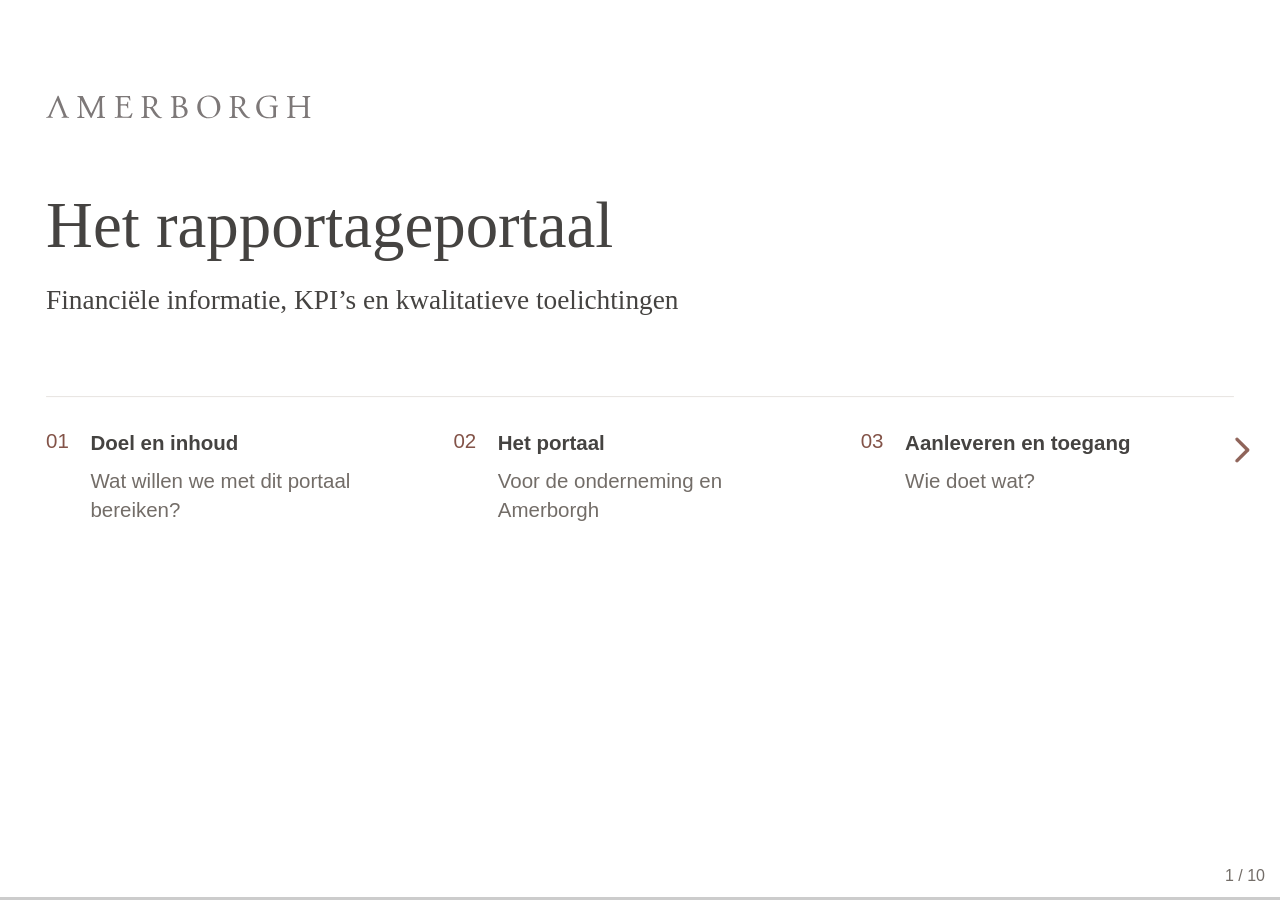
==== index.html @ 25fd4f9f "Use same-month prior-year comparisons throughout presentation" ====
<!DOCTYPE html>
<html lang="nl"><head>
<script>/*!
 * clipboard.js v2.0.11
 * https://clipboardjs.com/
 *
 * Licensed MIT © Zeno Rocha
 */
!function(t,e){"object"==typeof exports&&"object"==typeof module?module.exports=e():"function"==typeof define&&define.amd?define([],e):"object"==typeof exports?exports.ClipboardJS=e():t.ClipboardJS=e()}(this,function(){return n={686:function(t,e,n){"use strict";n.d(e,{default:function(){return b}});var e=n(279),i=n.n(e),e=n(370),u=n.n(e),e=n(817),r=n.n(e);function c(t){try{return document.execCommand(t)}catch(t){return}}var a=function(t){t=r()(t);return c("cut"),t};function o(t,e){var n,o,t=(n=t,o="rtl"===document.documentElement.getAttribute("dir"),(t=document.createElement("textarea")).style.fontSize="12pt",t.style.border="0",t.style.padding="0",t.style.margin="0",t.style.position="absolute",t.style[o?"right":"left"]="-9999px",o=window.pageYOffset||document.documentElement.scrollTop,t.style.top="".concat(o,"px"),t.setAttribute("readonly",""),t.value=n,t);return e.container.appendChild(t),e=r()(t),c("copy"),t.remove(),e}var f=function(t){var e=1<arguments.length&&void 0!==arguments[1]?arguments[1]:{container:document.body},n="";return"string"==typeof t?n=o(t,e):t instanceof HTMLInputElement&&!["text","search","url","tel","password"].includes(null==t?void 0:t.type)?n=o(t.value,e):(n=r()(t),c("copy")),n};function l(t){return(l="function"==typeof Symbol&&"symbol"==typeof Symbol.iterator?function(t){return typeof t}:function(t){return t&&"function"==typeof Symbol&&t.constructor===Symbol&&t!==Symbol.prototype?"symbol":typeof t})(t)}var s=function(){var t=0<arguments.length&&void 0!==arguments[0]?arguments[0]:{},e=t.action,n=void 0===e?"copy":e,o=t.container,e=t.target,t=t.text;if("copy"!==n&&"cut"!==n)throw new Error('Invalid "action" value, use either "copy" or "cut"');if(void 0!==e){if(!e||"object"!==l(e)||1!==e.nodeType)throw new Error('Invalid "target" value, use a valid Element');if("copy"===n&&e.hasAttribute("disabled"))throw new Error('Invalid "target" attribute. Please use "readonly" instead of "disabled" attribute');if("cut"===n&&(e.hasAttribute("readonly")||e.hasAttribute("disabled")))throw new Error('Invalid "target" attribute. You can\'t cut text from elements with "readonly" or "disabled" attributes')}return t?f(t,{container:o}):e?"cut"===n?a(e):f(e,{container:o}):void 0};function p(t){return(p="function"==typeof Symbol&&"symbol"==typeof Symbol.iterator?function(t){return typeof t}:function(t){return t&&"function"==typeof Symbol&&t.constructor===Symbol&&t!==Symbol.prototype?"symbol":typeof t})(t)}function d(t,e){for(var n=0;n<e.length;n++){var o=e[n];o.enumerable=o.enumerable||!1,o.configurable=!0,"value"in o&&(o.writable=!0),Object.defineProperty(t,o.key,o)}}function y(t,e){return(y=Object.setPrototypeOf||function(t,e){return t.__proto__=e,t})(t,e)}function h(n){var o=function(){if("undefined"==typeof Reflect||!Reflect.construct)return!1;if(Reflect.construct.sham)return!1;if("function"==typeof Proxy)return!0;try{return Date.prototype.toString.call(Reflect.construct(Date,[],function(){})),!0}catch(t){return!1}}();return function(){var t,e=v(n);return t=o?(t=v(this).constructor,Reflect.construct(e,arguments,t)):e.apply(this,arguments),e=this,!(t=t)||"object"!==p(t)&&"function"!=typeof t?function(t){if(void 0!==t)return t;throw new ReferenceError("this hasn't been initialised - super() hasn't been called")}(e):t}}function v(t){return(v=Object.setPrototypeOf?Object.getPrototypeOf:function(t){return t.__proto__||Object.getPrototypeOf(t)})(t)}function m(t,e){t="data-clipboard-".concat(t);if(e.hasAttribute(t))return e.getAttribute(t)}var b=function(){!function(t,e){if("function"!=typeof e&&null!==e)throw new TypeError("Super expression must either be null or a function");t.prototype=Object.create(e&&e.prototype,{constructor:{value:t,writable:!0,configurable:!0}}),e&&y(t,e)}(r,i());var t,e,n,o=h(r);function r(t,e){var n;return function(t){if(!(t instanceof r))throw new TypeError("Cannot call a class as a function")}(this),(n=o.call(this)).resolveOptions(e),n.listenClick(t),n}return t=r,n=[{key:"copy",value:function(t){var e=1<arguments.length&&void 0!==arguments[1]?arguments[1]:{container:document.body};return f(t,e)}},{key:"cut",value:function(t){return a(t)}},{key:"isSupported",value:function(){var t=0<arguments.length&&void 0!==arguments[0]?arguments[0]:["copy","cut"],t="string"==typeof t?[t]:t,e=!!document.queryCommandSupported;return t.forEach(function(t){e=e&&!!document.queryCommandSupported(t)}),e}}],(e=[{key:"resolveOptions",value:function(){var t=0<arguments.length&&void 0!==arguments[0]?arguments[0]:{};this.action="function"==typeof t.action?t.action:this.defaultAction,this.target="function"==typeof t.target?t.target:this.defaultTarget,this.text="function"==typeof t.text?t.text:this.defaultText,this.container="object"===p(t.container)?t.container:document.body}},{key:"listenClick",value:function(t){var e=this;this.listener=u()(t,"click",function(t){return e.onClick(t)})}},{key:"onClick",value:function(t){var e=t.delegateTarget||t.currentTarget,n=this.action(e)||"copy",t=s({action:n,container:this.container,target:this.target(e),text:this.text(e)});this.emit(t?"success":"error",{action:n,text:t,trigger:e,clearSelection:function(){e&&e.focus(),window.getSelection().removeAllRanges()}})}},{key:"defaultAction",value:function(t){return m("action",t)}},{key:"defaultTarget",value:function(t){t=m("target",t);if(t)return document.querySelector(t)}},{key:"defaultText",value:function(t){return m("text",t)}},{key:"destroy",value:function(){this.listener.destroy()}}])&&d(t.prototype,e),n&&d(t,n),r}()},828:function(t){var e;"undefined"==typeof Element||Element.prototype.matches||((e=Element.prototype).matches=e.matchesSelector||e.mozMatchesSelector||e.msMatchesSelector||e.oMatchesSelector||e.webkitMatchesSelector),t.exports=function(t,e){for(;t&&9!==t.nodeType;){if("function"==typeof t.matches&&t.matches(e))return t;t=t.parentNode}}},438:function(t,e,n){var u=n(828);function i(t,e,n,o,r){var i=function(e,n,t,o){return function(t){t.delegateTarget=u(t.target,n),t.delegateTarget&&o.call(e,t)}}.apply(this,arguments);return t.addEventListener(n,i,r),{destroy:function(){t.removeEventListener(n,i,r)}}}t.exports=function(t,e,n,o,r){return"function"==typeof t.addEventListener?i.apply(null,arguments):"function"==typeof n?i.bind(null,document).apply(null,arguments):("string"==typeof t&&(t=document.querySelectorAll(t)),Array.prototype.map.call(t,function(t){return i(t,e,n,o,r)}))}},879:function(t,n){n.node=function(t){return void 0!==t&&t instanceof HTMLElement&&1===t.nodeType},n.nodeList=function(t){var e=Object.prototype.toString.call(t);return void 0!==t&&("[object NodeList]"===e||"[object HTMLCollection]"===e)&&"length"in t&&(0===t.length||n.node(t[0]))},n.string=function(t){return"string"==typeof t||t instanceof String},n.fn=function(t){return"[object Function]"===Object.prototype.toString.call(t)}},370:function(t,e,n){var f=n(879),l=n(438);t.exports=function(t,e,n){if(!t&&!e&&!n)throw new Error("Missing required arguments");if(!f.string(e))throw new TypeError("Second argument must be a String");if(!f.fn(n))throw new TypeError("Third argument must be a Function");if(f.node(t))return c=e,a=n,(u=t).addEventListener(c,a),{destroy:function(){u.removeEventListener(c,a)}};if(f.nodeList(t))return o=t,r=e,i=n,Array.prototype.forEach.call(o,function(t){t.addEventListener(r,i)}),{destroy:function(){Array.prototype.forEach.call(o,function(t){t.removeEventListener(r,i)})}};if(f.string(t))return t=t,e=e,n=n,l(document.body,t,e,n);throw new TypeError("First argument must be a String, HTMLElement, HTMLCollection, or NodeList");var o,r,i,u,c,a}},817:function(t){t.exports=function(t){var e,n="SELECT"===t.nodeName?(t.focus(),t.value):"INPUT"===t.nodeName||"TEXTAREA"===t.nodeName?((e=t.hasAttribute("readonly"))||t.setAttribute("readonly",""),t.select(),t.setSelectionRange(0,t.value.length),e||t.removeAttribute("readonly"),t.value):(t.hasAttribute("contenteditable")&&t.focus(),n=window.getSelection(),(e=document.createRange()).selectNodeContents(t),n.removeAllRanges(),n.addRange(e),n.toString());return n}},279:function(t){function e(){}e.prototype={on:function(t,e,n){var o=this.e||(this.e={});return(o[t]||(o[t]=[])).push({fn:e,ctx:n}),this},once:function(t,e,n){var o=this;function r(){o.off(t,r),e.apply(n,arguments)}return r._=e,this.on(t,r,n)},emit:function(t){for(var e=[].slice.call(arguments,1),n=((this.e||(this.e={}))[t]||[]).slice(),o=0,r=n.length;o<r;o++)n[o].fn.apply(n[o].ctx,e);return this},off:function(t,e){var n=this.e||(this.e={}),o=n[t],r=[];if(o&&e)for(var i=0,u=o.length;i<u;i++)o[i].fn!==e&&o[i].fn._!==e&&r.push(o[i]);return r.length?n[t]=r:delete n[t],this}},t.exports=e,t.exports.TinyEmitter=e}},r={},o.n=function(t){var e=t&&t.__esModule?function(){return t.default}:function(){return t};return o.d(e,{a:e}),e},o.d=function(t,e){for(var n in e)o.o(e,n)&&!o.o(t,n)&&Object.defineProperty(t,n,{enumerable:!0,get:e[n]})},o.o=function(t,e){return Object.prototype.hasOwnProperty.call(t,e)},o(686).default;function o(t){if(r[t])return r[t].exports;var e=r[t]={exports:{}};return n[t](e,e.exports,o),e.exports}var n,r});</script>
<script>(function (root, factory) {
  if (typeof define === "function" && define.amd) {
    define([], function () {
      return factory(root);
    });
  } else if (typeof exports === "object") {
    module.exports = factory(root);
  } else {
    root.Tabby = factory(root);
  }
})(
  typeof global !== "undefined"
    ? global
    : typeof window !== "undefined"
    ? window
    : this,
  function (window) {
    "use strict";

    //
    // Variables
    //

    var defaults = {
      idPrefix: "tabby-toggle_",
      default: "[data-tabby-default]",
    };

    //
    // Methods
    //

    /**
     * Merge two or more objects together.
     * @param   {Object}   objects  The objects to merge together
     * @returns {Object}            Merged values of defaults and options
     */
    var extend = function () {
      var merged = {};
      Array.prototype.forEach.call(arguments, function (obj) {
        for (var key in obj) {
          if (!obj.hasOwnProperty(key)) return;
          merged[key] = obj[key];
        }
      });
      return merged;
    };

    /**
     * Emit a custom event
     * @param  {String} type    The event type
     * @param  {Node}   tab     The tab to attach the event to
     * @param  {Node}   details Details about the event
     */
    var emitEvent = function (tab, details) {
      // Create a new event
      var event;
      if (typeof window.CustomEvent === "function") {
        event = new CustomEvent("tabby", {
          bubbles: true,
          cancelable: true,
          detail: details,
        });
      } else {
        event = document.createEvent("CustomEvent");
        event.initCustomEvent("tabby", true, true, details);
      }

      // Dispatch the event
      tab.dispatchEvent(event);
    };

    var focusHandler = function (event) {
      toggle(event.target);
    };

    var getKeyboardFocusableElements = function (element) {
      return [
        ...element.querySelectorAll(
          'a[href], button, input, textarea, select, details,[tabindex]:not([tabindex="-1"])'
        ),
      ].filter(
        (el) => !el.hasAttribute("disabled") && !el.getAttribute("aria-hidden")
      );
    };

    /**
     * Remove roles and attributes from a tab and its content
     * @param  {Node}   tab      The tab
     * @param  {Node}   content  The tab content
     * @param  {Object} settings User settings and options
     */
    var destroyTab = function (tab, content, settings) {
      // Remove the generated ID
      if (tab.id.slice(0, settings.idPrefix.length) === settings.idPrefix) {
        tab.id = "";
      }

      // remove event listener
      tab.removeEventListener("focus", focusHandler, true);

      // Remove roles
      tab.removeAttribute("role");
      tab.removeAttribute("aria-controls");
      tab.removeAttribute("aria-selected");
      tab.removeAttribute("tabindex");
      tab.closest("li").removeAttribute("role");
      content.removeAttribute("role");
      content.removeAttribute("aria-labelledby");
      content.removeAttribute("hidden");
    };

    /**
     * Add the required roles and attributes to a tab and its content
     * @param  {Node}   tab      The tab
     * @param  {Node}   content  The tab content
     * @param  {Object} settings User settings and options
     */
    var setupTab = function (tab, content, settings) {
      // Give tab an ID if it doesn't already have one
      if (!tab.id) {
        tab.id = settings.idPrefix + content.id;
      }

      // Add roles
      tab.setAttribute("role", "tab");
      tab.setAttribute("aria-controls", content.id);
      tab.closest("li").setAttribute("role", "presentation");
      content.setAttribute("role", "tabpanel");
      content.setAttribute("aria-labelledby", tab.id);

      // Add selected state
      if (tab.matches(settings.default)) {
        tab.setAttribute("aria-selected", "true");
      } else {
        tab.setAttribute("aria-selected", "false");
        content.setAttribute("hidden", "hidden");
      }

      // add focus event listender
      tab.addEventListener("focus", focusHandler);
    };

    /**
     * Hide a tab and its content
     * @param  {Node} newTab The new tab that's replacing it
     */
    var hide = function (newTab) {
      // Variables
      var tabGroup = newTab.closest('[role="tablist"]');
      if (!tabGroup) return {};
      var tab = tabGroup.querySelector('[role="tab"][aria-selected="true"]');
      if (!tab) return {};
      var content = document.querySelector(tab.hash);

      // Hide the tab
      tab.setAttribute("aria-selected", "false");

      // Hide the content
      if (!content) return { previousTab: tab };
      content.setAttribute("hidden", "hidden");

      // Return the hidden tab and content
      return {
        previousTab: tab,
        previousContent: content,
      };
    };

    /**
     * Show a tab and its content
     * @param  {Node} tab      The tab
     * @param  {Node} content  The tab content
     */
    var show = function (tab, content) {
      tab.setAttribute("aria-selected", "true");
      content.removeAttribute("hidden");
      tab.focus();
    };

    /**
     * Toggle a new tab
     * @param  {Node} tab The tab to show
     */
    var toggle = function (tab) {
      // Make sure there's a tab to toggle and it's not already active
      if (!tab || tab.getAttribute("aria-selected") == "true") return;

      // Variables
      var content = document.querySelector(tab.hash);
      if (!content) return;

      // Hide active tab and content
      var details = hide(tab);

      // Show new tab and content
      show(tab, content);

      // Add event details
      details.tab = tab;
      details.content = content;

      // Emit a custom event
      emitEvent(tab, details);
    };

    /**
     * Get all of the tabs in a tablist
     * @param  {Node}   tab  A tab from the list
     * @return {Object}      The tabs and the index of the currently active one
     */
    var getTabsMap = function (tab) {
      var tabGroup = tab.closest('[role="tablist"]');
      var tabs = tabGroup ? tabGroup.querySelectorAll('[role="tab"]') : null;
      if (!tabs) return;
      return {
        tabs: tabs,
        index: Array.prototype.indexOf.call(tabs, tab),
      };
    };

    /**
     * Switch the active tab based on keyboard activity
     * @param  {Node} tab The currently active tab
     * @param  {Key}  key The key that was pressed
     */
    var switchTabs = function (tab, key) {
      // Get a map of tabs
      var map = getTabsMap(tab);
      if (!map) return;
      var length = map.tabs.length - 1;
      var index;

      // Go to previous tab
      if (["ArrowUp", "ArrowLeft", "Up", "Left"].indexOf(key) > -1) {
        index = map.index < 1 ? length : map.index - 1;
      }

      // Go to next tab
      else if (["ArrowDown", "ArrowRight", "Down", "Right"].indexOf(key) > -1) {
        index = map.index === length ? 0 : map.index + 1;
      }

      // Go to home
      else if (key === "Home") {
        index = 0;
      }

      // Go to end
      else if (key === "End") {
        index = length;
      }

      // Toggle the tab
      toggle(map.tabs[index]);
    };

    /**
     * Create the Constructor object
     */
    var Constructor = function (selector, options) {
      //
      // Variables
      //

      var publicAPIs = {};
      var settings, tabWrapper;

      //
      // Methods
      //

      publicAPIs.destroy = function () {
        // Get all tabs
        var tabs = tabWrapper.querySelectorAll("a");

        // Add roles to tabs
        Array.prototype.forEach.call(tabs, function (tab) {
          // Get the tab content
          var content = document.querySelector(tab.hash);
          if (!content) return;

          // Setup the tab
          destroyTab(tab, content, settings);
        });

        // Remove role from wrapper
        tabWrapper.removeAttribute("role");

        // Remove event listeners
        document.documentElement.removeEventListener(
          "click",
          clickHandler,
          true
        );
        tabWrapper.removeEventListener("keydown", keyHandler, true);

        // Reset variables
        settings = null;
        tabWrapper = null;
      };

      /**
       * Setup the DOM with the proper attributes
       */
      publicAPIs.setup = function () {
        // Variables
        tabWrapper = document.querySelector(selector);
        if (!tabWrapper) return;
        var tabs = tabWrapper.querySelectorAll("a");

        // Add role to wrapper
        tabWrapper.setAttribute("role", "tablist");

        // Add roles to tabs. provide dynanmic tab indexes if we are within reveal
        var contentTabindexes =
          window.document.body.classList.contains("reveal-viewport");
        var nextTabindex = 1;
        Array.prototype.forEach.call(tabs, function (tab) {
          if (contentTabindexes) {
            tab.setAttribute("tabindex", "" + nextTabindex++);
          } else {
            tab.setAttribute("tabindex", "0");
          }

          // Get the tab content
          var content = document.querySelector(tab.hash);
          if (!content) return;

          // set tab indexes for content
          if (contentTabindexes) {
            getKeyboardFocusableElements(content).forEach(function (el) {
              el.setAttribute("tabindex", "" + nextTabindex++);
            });
          }

          // Setup the tab
          setupTab(tab, content, settings);
        });
      };

      /**
       * Toggle a tab based on an ID
       * @param  {String|Node} id The tab to toggle
       */
      publicAPIs.toggle = function (id) {
        // Get the tab
        var tab = id;
        if (typeof id === "string") {
          tab = document.querySelector(
            selector + ' [role="tab"][href*="' + id + '"]'
          );
        }

        // Toggle the tab
        toggle(tab);
      };

      /**
       * Handle click events
       */
      var clickHandler = function (event) {
        // Only run on toggles
        var tab = event.target.closest(selector + ' [role="tab"]');
        if (!tab) return;

        // Prevent link behavior
        event.preventDefault();

        // Toggle the tab
        toggle(tab);
      };

      /**
       * Handle keydown events
       */
      var keyHandler = function (event) {
        // Only run if a tab is in focus
        var tab = document.activeElement;
        if (!tab.matches(selector + ' [role="tab"]')) return;

        // Only run for specific keys
        if (["Home", "End"].indexOf(event.key) < 0) return;

        // Switch tabs
        switchTabs(tab, event.key);
      };

      /**
       * Initialize the instance
       */
      var init = function () {
        // Merge user options with defaults
        settings = extend(defaults, options || {});

        // Setup the DOM
        publicAPIs.setup();

        // Add event listeners
        document.documentElement.addEventListener("click", clickHandler, true);
        tabWrapper.addEventListener("keydown", keyHandler, true);
      };

      //
      // Initialize and return the Public APIs
      //

      init();
      return publicAPIs;
    };

    //
    // Return the Constructor
    //

    return Constructor;
  }
);
</script>
<script>/**
 * @popperjs/core v2.11.7 - MIT License
 */

!function(e,t){"object"==typeof exports&&"undefined"!=typeof module?t(exports):"function"==typeof define&&define.amd?define(["exports"],t):t((e="undefined"!=typeof globalThis?globalThis:e||self).Popper={})}(this,(function(e){"use strict";function t(e){if(null==e)return window;if("[object Window]"!==e.toString()){var t=e.ownerDocument;return t&&t.defaultView||window}return e}function n(e){return e instanceof t(e).Element||e instanceof Element}function r(e){return e instanceof t(e).HTMLElement||e instanceof HTMLElement}function o(e){return"undefined"!=typeof ShadowRoot&&(e instanceof t(e).ShadowRoot||e instanceof ShadowRoot)}var i=Math.max,a=Math.min,s=Math.round;function f(){var e=navigator.userAgentData;return null!=e&&e.brands&&Array.isArray(e.brands)?e.brands.map((function(e){return e.brand+"/"+e.version})).join(" "):navigator.userAgent}function c(){return!/^((?!chrome|android).)*safari/i.test(f())}function p(e,o,i){void 0===o&&(o=!1),void 0===i&&(i=!1);var a=e.getBoundingClientRect(),f=1,p=1;o&&r(e)&&(f=e.offsetWidth>0&&s(a.width)/e.offsetWidth||1,p=e.offsetHeight>0&&s(a.height)/e.offsetHeight||1);var u=(n(e)?t(e):window).visualViewport,l=!c()&&i,d=(a.left+(l&&u?u.offsetLeft:0))/f,h=(a.top+(l&&u?u.offsetTop:0))/p,m=a.width/f,v=a.height/p;return{width:m,height:v,top:h,right:d+m,bottom:h+v,left:d,x:d,y:h}}function u(e){var n=t(e);return{scrollLeft:n.pageXOffset,scrollTop:n.pageYOffset}}function l(e){return e?(e.nodeName||"").toLowerCase():null}function d(e){return((n(e)?e.ownerDocument:e.document)||window.document).documentElement}function h(e){return p(d(e)).left+u(e).scrollLeft}function m(e){return t(e).getComputedStyle(e)}function v(e){var t=m(e),n=t.overflow,r=t.overflowX,o=t.overflowY;return/auto|scroll|overlay|hidden/.test(n+o+r)}function y(e,n,o){void 0===o&&(o=!1);var i,a,f=r(n),c=r(n)&&function(e){var t=e.getBoundingClientRect(),n=s(t.width)/e.offsetWidth||1,r=s(t.height)/e.offsetHeight||1;return 1!==n||1!==r}(n),m=d(n),y=p(e,c,o),g={scrollLeft:0,scrollTop:0},b={x:0,y:0};return(f||!f&&!o)&&(("body"!==l(n)||v(m))&&(g=(i=n)!==t(i)&&r(i)?{scrollLeft:(a=i).scrollLeft,scrollTop:a.scrollTop}:u(i)),r(n)?((b=p(n,!0)).x+=n.clientLeft,b.y+=n.clientTop):m&&(b.x=h(m))),{x:y.left+g.scrollLeft-b.x,y:y.top+g.scrollTop-b.y,width:y.width,height:y.height}}function g(e){var t=p(e),n=e.offsetWidth,r=e.offsetHeight;return Math.abs(t.width-n)<=1&&(n=t.width),Math.abs(t.height-r)<=1&&(r=t.height),{x:e.offsetLeft,y:e.offsetTop,width:n,height:r}}function b(e){return"html"===l(e)?e:e.assignedSlot||e.parentNode||(o(e)?e.host:null)||d(e)}function x(e){return["html","body","#document"].indexOf(l(e))>=0?e.ownerDocument.body:r(e)&&v(e)?e:x(b(e))}function w(e,n){var r;void 0===n&&(n=[]);var o=x(e),i=o===(null==(r=e.ownerDocument)?void 0:r.body),a=t(o),s=i?[a].concat(a.visualViewport||[],v(o)?o:[]):o,f=n.concat(s);return i?f:f.concat(w(b(s)))}function O(e){return["table","td","th"].indexOf(l(e))>=0}function j(e){return r(e)&&"fixed"!==m(e).position?e.offsetParent:null}function E(e){for(var n=t(e),i=j(e);i&&O(i)&&"static"===m(i).position;)i=j(i);return i&&("html"===l(i)||"body"===l(i)&&"static"===m(i).position)?n:i||function(e){var t=/firefox/i.test(f());if(/Trident/i.test(f())&&r(e)&&"fixed"===m(e).position)return null;var n=b(e);for(o(n)&&(n=n.host);r(n)&&["html","body"].indexOf(l(n))<0;){var i=m(n);if("none"!==i.transform||"none"!==i.perspective||"paint"===i.contain||-1!==["transform","perspective"].indexOf(i.willChange)||t&&"filter"===i.willChange||t&&i.filter&&"none"!==i.filter)return n;n=n.parentNode}return null}(e)||n}var D="top",A="bottom",L="right",P="left",M="auto",k=[D,A,L,P],W="start",B="end",H="viewport",T="popper",R=k.reduce((function(e,t){return e.concat([t+"-"+W,t+"-"+B])}),[]),S=[].concat(k,[M]).reduce((function(e,t){return e.concat([t,t+"-"+W,t+"-"+B])}),[]),V=["beforeRead","read","afterRead","beforeMain","main","afterMain","beforeWrite","write","afterWrite"];function q(e){var t=new Map,n=new Set,r=[];function o(e){n.add(e.name),[].concat(e.requires||[],e.requiresIfExists||[]).forEach((function(e){if(!n.has(e)){var r=t.get(e);r&&o(r)}})),r.push(e)}return e.forEach((function(e){t.set(e.name,e)})),e.forEach((function(e){n.has(e.name)||o(e)})),r}function C(e){return e.split("-")[0]}function N(e,t){var n=t.getRootNode&&t.getRootNode();if(e.contains(t))return!0;if(n&&o(n)){var r=t;do{if(r&&e.isSameNode(r))return!0;r=r.parentNode||r.host}while(r)}return!1}function I(e){return Object.assign({},e,{left:e.x,top:e.y,right:e.x+e.width,bottom:e.y+e.height})}function _(e,r,o){return r===H?I(function(e,n){var r=t(e),o=d(e),i=r.visualViewport,a=o.clientWidth,s=o.clientHeight,f=0,p=0;if(i){a=i.width,s=i.height;var u=c();(u||!u&&"fixed"===n)&&(f=i.offsetLeft,p=i.offsetTop)}return{width:a,height:s,x:f+h(e),y:p}}(e,o)):n(r)?function(e,t){var n=p(e,!1,"fixed"===t);return n.top=n.top+e.clientTop,n.left=n.left+e.clientLeft,n.bottom=n.top+e.clientHeight,n.right=n.left+e.clientWidth,n.width=e.clientWidth,n.height=e.clientHeight,n.x=n.left,n.y=n.top,n}(r,o):I(function(e){var t,n=d(e),r=u(e),o=null==(t=e.ownerDocument)?void 0:t.body,a=i(n.scrollWidth,n.clientWidth,o?o.scrollWidth:0,o?o.clientWidth:0),s=i(n.scrollHeight,n.clientHeight,o?o.scrollHeight:0,o?o.clientHeight:0),f=-r.scrollLeft+h(e),c=-r.scrollTop;return"rtl"===m(o||n).direction&&(f+=i(n.clientWidth,o?o.clientWidth:0)-a),{width:a,height:s,x:f,y:c}}(d(e)))}function F(e,t,o,s){var f="clippingParents"===t?function(e){var t=w(b(e)),o=["absolute","fixed"].indexOf(m(e).position)>=0&&r(e)?E(e):e;return n(o)?t.filter((function(e){return n(e)&&N(e,o)&&"body"!==l(e)})):[]}(e):[].concat(t),c=[].concat(f,[o]),p=c[0],u=c.reduce((function(t,n){var r=_(e,n,s);return t.top=i(r.top,t.top),t.right=a(r.right,t.right),t.bottom=a(r.bottom,t.bottom),t.left=i(r.left,t.left),t}),_(e,p,s));return u.width=u.right-u.left,u.height=u.bottom-u.top,u.x=u.left,u.y=u.top,u}function U(e){return e.split("-")[1]}function z(e){return["top","bottom"].indexOf(e)>=0?"x":"y"}function X(e){var t,n=e.reference,r=e.element,o=e.placement,i=o?C(o):null,a=o?U(o):null,s=n.x+n.width/2-r.width/2,f=n.y+n.height/2-r.height/2;switch(i){case D:t={x:s,y:n.y-r.height};break;case A:t={x:s,y:n.y+n.height};break;case L:t={x:n.x+n.width,y:f};break;case P:t={x:n.x-r.width,y:f};break;default:t={x:n.x,y:n.y}}var c=i?z(i):null;if(null!=c){var p="y"===c?"height":"width";switch(a){case W:t[c]=t[c]-(n[p]/2-r[p]/2);break;case B:t[c]=t[c]+(n[p]/2-r[p]/2)}}return t}function Y(e){return Object.assign({},{top:0,right:0,bottom:0,left:0},e)}function G(e,t){return t.reduce((function(t,n){return t[n]=e,t}),{})}function J(e,t){void 0===t&&(t={});var r=t,o=r.placement,i=void 0===o?e.placement:o,a=r.strategy,s=void 0===a?e.strategy:a,f=r.boundary,c=void 0===f?"clippingParents":f,u=r.rootBoundary,l=void 0===u?H:u,h=r.elementContext,m=void 0===h?T:h,v=r.altBoundary,y=void 0!==v&&v,g=r.padding,b=void 0===g?0:g,x=Y("number"!=typeof b?b:G(b,k)),w=m===T?"reference":T,O=e.rects.popper,j=e.elements[y?w:m],E=F(n(j)?j:j.contextElement||d(e.elements.popper),c,l,s),P=p(e.elements.reference),M=X({reference:P,element:O,strategy:"absolute",placement:i}),W=I(Object.assign({},O,M)),B=m===T?W:P,R={top:E.top-B.top+x.top,bottom:B.bottom-E.bottom+x.bottom,left:E.left-B.left+x.left,right:B.right-E.right+x.right},S=e.modifiersData.offset;if(m===T&&S){var V=S[i];Object.keys(R).forEach((function(e){var t=[L,A].indexOf(e)>=0?1:-1,n=[D,A].indexOf(e)>=0?"y":"x";R[e]+=V[n]*t}))}return R}var K={placement:"bottom",modifiers:[],strategy:"absolute"};function Q(){for(var e=arguments.length,t=new Array(e),n=0;n<e;n++)t[n]=arguments[n];return!t.some((function(e){return!(e&&"function"==typeof e.getBoundingClientRect)}))}function Z(e){void 0===e&&(e={});var t=e,r=t.defaultModifiers,o=void 0===r?[]:r,i=t.defaultOptions,a=void 0===i?K:i;return function(e,t,r){void 0===r&&(r=a);var i,s,f={placement:"bottom",orderedModifiers:[],options:Object.assign({},K,a),modifiersData:{},elements:{reference:e,popper:t},attributes:{},styles:{}},c=[],p=!1,u={state:f,setOptions:function(r){var i="function"==typeof r?r(f.options):r;l(),f.options=Object.assign({},a,f.options,i),f.scrollParents={reference:n(e)?w(e):e.contextElement?w(e.contextElement):[],popper:w(t)};var s,p,d=function(e){var t=q(e);return V.reduce((function(e,n){return e.concat(t.filter((function(e){return e.phase===n})))}),[])}((s=[].concat(o,f.options.modifiers),p=s.reduce((function(e,t){var n=e[t.name];return e[t.name]=n?Object.assign({},n,t,{options:Object.assign({},n.options,t.options),data:Object.assign({},n.data,t.data)}):t,e}),{}),Object.keys(p).map((function(e){return p[e]}))));return f.orderedModifiers=d.filter((function(e){return e.enabled})),f.orderedModifiers.forEach((function(e){var t=e.name,n=e.options,r=void 0===n?{}:n,o=e.effect;if("function"==typeof o){var i=o({state:f,name:t,instance:u,options:r}),a=function(){};c.push(i||a)}})),u.update()},forceUpdate:function(){if(!p){var e=f.elements,t=e.reference,n=e.popper;if(Q(t,n)){f.rects={reference:y(t,E(n),"fixed"===f.options.strategy),popper:g(n)},f.reset=!1,f.placement=f.options.placement,f.orderedModifiers.forEach((function(e){return f.modifiersData[e.name]=Object.assign({},e.data)}));for(var r=0;r<f.orderedModifiers.length;r++)if(!0!==f.reset){var o=f.orderedModifiers[r],i=o.fn,a=o.options,s=void 0===a?{}:a,c=o.name;"function"==typeof i&&(f=i({state:f,options:s,name:c,instance:u})||f)}else f.reset=!1,r=-1}}},update:(i=function(){return new Promise((function(e){u.forceUpdate(),e(f)}))},function(){return s||(s=new Promise((function(e){Promise.resolve().then((function(){s=void 0,e(i())}))}))),s}),destroy:function(){l(),p=!0}};if(!Q(e,t))return u;function l(){c.forEach((function(e){return e()})),c=[]}return u.setOptions(r).then((function(e){!p&&r.onFirstUpdate&&r.onFirstUpdate(e)})),u}}var $={passive:!0};var ee={name:"eventListeners",enabled:!0,phase:"write",fn:function(){},effect:function(e){var n=e.state,r=e.instance,o=e.options,i=o.scroll,a=void 0===i||i,s=o.resize,f=void 0===s||s,c=t(n.elements.popper),p=[].concat(n.scrollParents.reference,n.scrollParents.popper);return a&&p.forEach((function(e){e.addEventListener("scroll",r.update,$)})),f&&c.addEventListener("resize",r.update,$),function(){a&&p.forEach((function(e){e.removeEventListener("scroll",r.update,$)})),f&&c.removeEventListener("resize",r.update,$)}},data:{}};var te={name:"popperOffsets",enabled:!0,phase:"read",fn:function(e){var t=e.state,n=e.name;t.modifiersData[n]=X({reference:t.rects.reference,element:t.rects.popper,strategy:"absolute",placement:t.placement})},data:{}},ne={top:"auto",right:"auto",bottom:"auto",left:"auto"};function re(e){var n,r=e.popper,o=e.popperRect,i=e.placement,a=e.variation,f=e.offsets,c=e.position,p=e.gpuAcceleration,u=e.adaptive,l=e.roundOffsets,h=e.isFixed,v=f.x,y=void 0===v?0:v,g=f.y,b=void 0===g?0:g,x="function"==typeof l?l({x:y,y:b}):{x:y,y:b};y=x.x,b=x.y;var w=f.hasOwnProperty("x"),O=f.hasOwnProperty("y"),j=P,M=D,k=window;if(u){var W=E(r),H="clientHeight",T="clientWidth";if(W===t(r)&&"static"!==m(W=d(r)).position&&"absolute"===c&&(H="scrollHeight",T="scrollWidth"),W=W,i===D||(i===P||i===L)&&a===B)M=A,b-=(h&&W===k&&k.visualViewport?k.visualViewport.height:W[H])-o.height,b*=p?1:-1;if(i===P||(i===D||i===A)&&a===B)j=L,y-=(h&&W===k&&k.visualViewport?k.visualViewport.width:W[T])-o.width,y*=p?1:-1}var R,S=Object.assign({position:c},u&&ne),V=!0===l?function(e,t){var n=e.x,r=e.y,o=t.devicePixelRatio||1;return{x:s(n*o)/o||0,y:s(r*o)/o||0}}({x:y,y:b},t(r)):{x:y,y:b};return y=V.x,b=V.y,p?Object.assign({},S,((R={})[M]=O?"0":"",R[j]=w?"0":"",R.transform=(k.devicePixelRatio||1)<=1?"translate("+y+"px, "+b+"px)":"translate3d("+y+"px, "+b+"px, 0)",R)):Object.assign({},S,((n={})[M]=O?b+"px":"",n[j]=w?y+"px":"",n.transform="",n))}var oe={name:"computeStyles",enabled:!0,phase:"beforeWrite",fn:function(e){var t=e.state,n=e.options,r=n.gpuAcceleration,o=void 0===r||r,i=n.adaptive,a=void 0===i||i,s=n.roundOffsets,f=void 0===s||s,c={placement:C(t.placement),variation:U(t.placement),popper:t.elements.popper,popperRect:t.rects.popper,gpuAcceleration:o,isFixed:"fixed"===t.options.strategy};null!=t.modifiersData.popperOffsets&&(t.styles.popper=Object.assign({},t.styles.popper,re(Object.assign({},c,{offsets:t.modifiersData.popperOffsets,position:t.options.strategy,adaptive:a,roundOffsets:f})))),null!=t.modifiersData.arrow&&(t.styles.arrow=Object.assign({},t.styles.arrow,re(Object.assign({},c,{offsets:t.modifiersData.arrow,position:"absolute",adaptive:!1,roundOffsets:f})))),t.attributes.popper=Object.assign({},t.attributes.popper,{"data-popper-placement":t.placement})},data:{}};var ie={name:"applyStyles",enabled:!0,phase:"write",fn:function(e){var t=e.state;Object.keys(t.elements).forEach((function(e){var n=t.styles[e]||{},o=t.attributes[e]||{},i=t.elements[e];r(i)&&l(i)&&(Object.assign(i.style,n),Object.keys(o).forEach((function(e){var t=o[e];!1===t?i.removeAttribute(e):i.setAttribute(e,!0===t?"":t)})))}))},effect:function(e){var t=e.state,n={popper:{position:t.options.strategy,left:"0",top:"0",margin:"0"},arrow:{position:"absolute"},reference:{}};return Object.assign(t.elements.popper.style,n.popper),t.styles=n,t.elements.arrow&&Object.assign(t.elements.arrow.style,n.arrow),function(){Object.keys(t.elements).forEach((function(e){var o=t.elements[e],i=t.attributes[e]||{},a=Object.keys(t.styles.hasOwnProperty(e)?t.styles[e]:n[e]).reduce((function(e,t){return e[t]="",e}),{});r(o)&&l(o)&&(Object.assign(o.style,a),Object.keys(i).forEach((function(e){o.removeAttribute(e)})))}))}},requires:["computeStyles"]};var ae={name:"offset",enabled:!0,phase:"main",requires:["popperOffsets"],fn:function(e){var t=e.state,n=e.options,r=e.name,o=n.offset,i=void 0===o?[0,0]:o,a=S.reduce((function(e,n){return e[n]=function(e,t,n){var r=C(e),o=[P,D].indexOf(r)>=0?-1:1,i="function"==typeof n?n(Object.assign({},t,{placement:e})):n,a=i[0],s=i[1];return a=a||0,s=(s||0)*o,[P,L].indexOf(r)>=0?{x:s,y:a}:{x:a,y:s}}(n,t.rects,i),e}),{}),s=a[t.placement],f=s.x,c=s.y;null!=t.modifiersData.popperOffsets&&(t.modifiersData.popperOffsets.x+=f,t.modifiersData.popperOffsets.y+=c),t.modifiersData[r]=a}},se={left:"right",right:"left",bottom:"top",top:"bottom"};function fe(e){return e.replace(/left|right|bottom|top/g,(function(e){return se[e]}))}var ce={start:"end",end:"start"};function pe(e){return e.replace(/start|end/g,(function(e){return ce[e]}))}function ue(e,t){void 0===t&&(t={});var n=t,r=n.placement,o=n.boundary,i=n.rootBoundary,a=n.padding,s=n.flipVariations,f=n.allowedAutoPlacements,c=void 0===f?S:f,p=U(r),u=p?s?R:R.filter((function(e){return U(e)===p})):k,l=u.filter((function(e){return c.indexOf(e)>=0}));0===l.length&&(l=u);var d=l.reduce((function(t,n){return t[n]=J(e,{placement:n,boundary:o,rootBoundary:i,padding:a})[C(n)],t}),{});return Object.keys(d).sort((function(e,t){return d[e]-d[t]}))}var le={name:"flip",enabled:!0,phase:"main",fn:function(e){var t=e.state,n=e.options,r=e.name;if(!t.modifiersData[r]._skip){for(var o=n.mainAxis,i=void 0===o||o,a=n.altAxis,s=void 0===a||a,f=n.fallbackPlacements,c=n.padding,p=n.boundary,u=n.rootBoundary,l=n.altBoundary,d=n.flipVariations,h=void 0===d||d,m=n.allowedAutoPlacements,v=t.options.placement,y=C(v),g=f||(y===v||!h?[fe(v)]:function(e){if(C(e)===M)return[];var t=fe(e);return[pe(e),t,pe(t)]}(v)),b=[v].concat(g).reduce((function(e,n){return e.concat(C(n)===M?ue(t,{placement:n,boundary:p,rootBoundary:u,padding:c,flipVariations:h,allowedAutoPlacements:m}):n)}),[]),x=t.rects.reference,w=t.rects.popper,O=new Map,j=!0,E=b[0],k=0;k<b.length;k++){var B=b[k],H=C(B),T=U(B)===W,R=[D,A].indexOf(H)>=0,S=R?"width":"height",V=J(t,{placement:B,boundary:p,rootBoundary:u,altBoundary:l,padding:c}),q=R?T?L:P:T?A:D;x[S]>w[S]&&(q=fe(q));var N=fe(q),I=[];if(i&&I.push(V[H]<=0),s&&I.push(V[q]<=0,V[N]<=0),I.every((function(e){return e}))){E=B,j=!1;break}O.set(B,I)}if(j)for(var _=function(e){var t=b.find((function(t){var n=O.get(t);if(n)return n.slice(0,e).every((function(e){return e}))}));if(t)return E=t,"break"},F=h?3:1;F>0;F--){if("break"===_(F))break}t.placement!==E&&(t.modifiersData[r]._skip=!0,t.placement=E,t.reset=!0)}},requiresIfExists:["offset"],data:{_skip:!1}};function de(e,t,n){return i(e,a(t,n))}var he={name:"preventOverflow",enabled:!0,phase:"main",fn:function(e){var t=e.state,n=e.options,r=e.name,o=n.mainAxis,s=void 0===o||o,f=n.altAxis,c=void 0!==f&&f,p=n.boundary,u=n.rootBoundary,l=n.altBoundary,d=n.padding,h=n.tether,m=void 0===h||h,v=n.tetherOffset,y=void 0===v?0:v,b=J(t,{boundary:p,rootBoundary:u,padding:d,altBoundary:l}),x=C(t.placement),w=U(t.placement),O=!w,j=z(x),M="x"===j?"y":"x",k=t.modifiersData.popperOffsets,B=t.rects.reference,H=t.rects.popper,T="function"==typeof y?y(Object.assign({},t.rects,{placement:t.placement})):y,R="number"==typeof T?{mainAxis:T,altAxis:T}:Object.assign({mainAxis:0,altAxis:0},T),S=t.modifiersData.offset?t.modifiersData.offset[t.placement]:null,V={x:0,y:0};if(k){if(s){var q,N="y"===j?D:P,I="y"===j?A:L,_="y"===j?"height":"width",F=k[j],X=F+b[N],Y=F-b[I],G=m?-H[_]/2:0,K=w===W?B[_]:H[_],Q=w===W?-H[_]:-B[_],Z=t.elements.arrow,$=m&&Z?g(Z):{width:0,height:0},ee=t.modifiersData["arrow#persistent"]?t.modifiersData["arrow#persistent"].padding:{top:0,right:0,bottom:0,left:0},te=ee[N],ne=ee[I],re=de(0,B[_],$[_]),oe=O?B[_]/2-G-re-te-R.mainAxis:K-re-te-R.mainAxis,ie=O?-B[_]/2+G+re+ne+R.mainAxis:Q+re+ne+R.mainAxis,ae=t.elements.arrow&&E(t.elements.arrow),se=ae?"y"===j?ae.clientTop||0:ae.clientLeft||0:0,fe=null!=(q=null==S?void 0:S[j])?q:0,ce=F+ie-fe,pe=de(m?a(X,F+oe-fe-se):X,F,m?i(Y,ce):Y);k[j]=pe,V[j]=pe-F}if(c){var ue,le="x"===j?D:P,he="x"===j?A:L,me=k[M],ve="y"===M?"height":"width",ye=me+b[le],ge=me-b[he],be=-1!==[D,P].indexOf(x),xe=null!=(ue=null==S?void 0:S[M])?ue:0,we=be?ye:me-B[ve]-H[ve]-xe+R.altAxis,Oe=be?me+B[ve]+H[ve]-xe-R.altAxis:ge,je=m&&be?function(e,t,n){var r=de(e,t,n);return r>n?n:r}(we,me,Oe):de(m?we:ye,me,m?Oe:ge);k[M]=je,V[M]=je-me}t.modifiersData[r]=V}},requiresIfExists:["offset"]};var me={name:"arrow",enabled:!0,phase:"main",fn:function(e){var t,n=e.state,r=e.name,o=e.options,i=n.elements.arrow,a=n.modifiersData.popperOffsets,s=C(n.placement),f=z(s),c=[P,L].indexOf(s)>=0?"height":"width";if(i&&a){var p=function(e,t){return Y("number"!=typeof(e="function"==typeof e?e(Object.assign({},t.rects,{placement:t.placement})):e)?e:G(e,k))}(o.padding,n),u=g(i),l="y"===f?D:P,d="y"===f?A:L,h=n.rects.reference[c]+n.rects.reference[f]-a[f]-n.rects.popper[c],m=a[f]-n.rects.reference[f],v=E(i),y=v?"y"===f?v.clientHeight||0:v.clientWidth||0:0,b=h/2-m/2,x=p[l],w=y-u[c]-p[d],O=y/2-u[c]/2+b,j=de(x,O,w),M=f;n.modifiersData[r]=((t={})[M]=j,t.centerOffset=j-O,t)}},effect:function(e){var t=e.state,n=e.options.element,r=void 0===n?"[data-popper-arrow]":n;null!=r&&("string"!=typeof r||(r=t.elements.popper.querySelector(r)))&&N(t.elements.popper,r)&&(t.elements.arrow=r)},requires:["popperOffsets"],requiresIfExists:["preventOverflow"]};function ve(e,t,n){return void 0===n&&(n={x:0,y:0}),{top:e.top-t.height-n.y,right:e.right-t.width+n.x,bottom:e.bottom-t.height+n.y,left:e.left-t.width-n.x}}function ye(e){return[D,L,A,P].some((function(t){return e[t]>=0}))}var ge={name:"hide",enabled:!0,phase:"main",requiresIfExists:["preventOverflow"],fn:function(e){var t=e.state,n=e.name,r=t.rects.reference,o=t.rects.popper,i=t.modifiersData.preventOverflow,a=J(t,{elementContext:"reference"}),s=J(t,{altBoundary:!0}),f=ve(a,r),c=ve(s,o,i),p=ye(f),u=ye(c);t.modifiersData[n]={referenceClippingOffsets:f,popperEscapeOffsets:c,isReferenceHidden:p,hasPopperEscaped:u},t.attributes.popper=Object.assign({},t.attributes.popper,{"data-popper-reference-hidden":p,"data-popper-escaped":u})}},be=Z({defaultModifiers:[ee,te,oe,ie]}),xe=[ee,te,oe,ie,ae,le,he,me,ge],we=Z({defaultModifiers:xe});e.applyStyles=ie,e.arrow=me,e.computeStyles=oe,e.createPopper=we,e.createPopperLite=be,e.defaultModifiers=xe,e.detectOverflow=J,e.eventListeners=ee,e.flip=le,e.hide=ge,e.offset=ae,e.popperGenerator=Z,e.popperOffsets=te,e.preventOverflow=he,Object.defineProperty(e,"__esModule",{value:!0})}));

</script>
<script>!function(e,t){"object"==typeof exports&&"undefined"!=typeof module?module.exports=t(require("@popperjs/core")):"function"==typeof define&&define.amd?define(["@popperjs/core"],t):(e=e||self).tippy=t(e.Popper)}(this,(function(e){"use strict";var t={passive:!0,capture:!0},n=function(){return document.body};function r(e,t,n){if(Array.isArray(e)){var r=e[t];return null==r?Array.isArray(n)?n[t]:n:r}return e}function o(e,t){var n={}.toString.call(e);return 0===n.indexOf("[object")&&n.indexOf(t+"]")>-1}function i(e,t){return"function"==typeof e?e.apply(void 0,t):e}function a(e,t){return 0===t?e:function(r){clearTimeout(n),n=setTimeout((function(){e(r)}),t)};var n}function s(e,t){var n=Object.assign({},e);return t.forEach((function(e){delete n[e]})),n}function u(e){return[].concat(e)}function c(e,t){-1===e.indexOf(t)&&e.push(t)}function p(e){return e.split("-")[0]}function f(e){return[].slice.call(e)}function l(e){return Object.keys(e).reduce((function(t,n){return void 0!==e[n]&&(t[n]=e[n]),t}),{})}function d(){return document.createElement("div")}function v(e){return["Element","Fragment"].some((function(t){return o(e,t)}))}function m(e){return o(e,"MouseEvent")}function g(e){return!(!e||!e._tippy||e._tippy.reference!==e)}function h(e){return v(e)?[e]:function(e){return o(e,"NodeList")}(e)?f(e):Array.isArray(e)?e:f(document.querySelectorAll(e))}function b(e,t){e.forEach((function(e){e&&(e.style.transitionDuration=t+"ms")}))}function y(e,t){e.forEach((function(e){e&&e.setAttribute("data-state",t)}))}function w(e){var t,n=u(e)[0];return null!=n&&null!=(t=n.ownerDocument)&&t.body?n.ownerDocument:document}function E(e,t,n){var r=t+"EventListener";["transitionend","webkitTransitionEnd"].forEach((function(t){e[r](t,n)}))}function O(e,t){for(var n=t;n;){var r;if(e.contains(n))return!0;n=null==n.getRootNode||null==(r=n.getRootNode())?void 0:r.host}return!1}var x={isTouch:!1},C=0;function T(){x.isTouch||(x.isTouch=!0,window.performance&&document.addEventListener("mousemove",A))}function A(){var e=performance.now();e-C<20&&(x.isTouch=!1,document.removeEventListener("mousemove",A)),C=e}function L(){var e=document.activeElement;if(g(e)){var t=e._tippy;e.blur&&!t.state.isVisible&&e.blur()}}var D=!!("undefined"!=typeof window&&"undefined"!=typeof document)&&!!window.msCrypto,R=Object.assign({appendTo:n,aria:{content:"auto",expanded:"auto"},delay:0,duration:[300,250],getReferenceClientRect:null,hideOnClick:!0,ignoreAttributes:!1,interactive:!1,interactiveBorder:2,interactiveDebounce:0,moveTransition:"",offset:[0,10],onAfterUpdate:function(){},onBeforeUpdate:function(){},onCreate:function(){},onDestroy:function(){},onHidden:function(){},onHide:function(){},onMount:function(){},onShow:function(){},onShown:function(){},onTrigger:function(){},onUntrigger:function(){},onClickOutside:function(){},placement:"top",plugins:[],popperOptions:{},render:null,showOnCreate:!1,touch:!0,trigger:"mouseenter focus",triggerTarget:null},{animateFill:!1,followCursor:!1,inlinePositioning:!1,sticky:!1},{allowHTML:!1,animation:"fade",arrow:!0,content:"",inertia:!1,maxWidth:350,role:"tooltip",theme:"",zIndex:9999}),k=Object.keys(R);function P(e){var t=(e.plugins||[]).reduce((function(t,n){var r,o=n.name,i=n.defaultValue;o&&(t[o]=void 0!==e[o]?e[o]:null!=(r=R[o])?r:i);return t}),{});return Object.assign({},e,t)}function j(e,t){var n=Object.assign({},t,{content:i(t.content,[e])},t.ignoreAttributes?{}:function(e,t){return(t?Object.keys(P(Object.assign({},R,{plugins:t}))):k).reduce((function(t,n){var r=(e.getAttribute("data-tippy-"+n)||"").trim();if(!r)return t;if("content"===n)t[n]=r;else try{t[n]=JSON.parse(r)}catch(e){t[n]=r}return t}),{})}(e,t.plugins));return n.aria=Object.assign({},R.aria,n.aria),n.aria={expanded:"auto"===n.aria.expanded?t.interactive:n.aria.expanded,content:"auto"===n.aria.content?t.interactive?null:"describedby":n.aria.content},n}function M(e,t){e.innerHTML=t}function V(e){var t=d();return!0===e?t.className="tippy-arrow":(t.className="tippy-svg-arrow",v(e)?t.appendChild(e):M(t,e)),t}function I(e,t){v(t.content)?(M(e,""),e.appendChild(t.content)):"function"!=typeof t.content&&(t.allowHTML?M(e,t.content):e.textContent=t.content)}function S(e){var t=e.firstElementChild,n=f(t.children);return{box:t,content:n.find((function(e){return e.classList.contains("tippy-content")})),arrow:n.find((function(e){return e.classList.contains("tippy-arrow")||e.classList.contains("tippy-svg-arrow")})),backdrop:n.find((function(e){return e.classList.contains("tippy-backdrop")}))}}function N(e){var t=d(),n=d();n.className="tippy-box",n.setAttribute("data-state","hidden"),n.setAttribute("tabindex","-1");var r=d();function o(n,r){var o=S(t),i=o.box,a=o.content,s=o.arrow;r.theme?i.setAttribute("data-theme",r.theme):i.removeAttribute("data-theme"),"string"==typeof r.animation?i.setAttribute("data-animation",r.animation):i.removeAttribute("data-animation"),r.inertia?i.setAttribute("data-inertia",""):i.removeAttribute("data-inertia"),i.style.maxWidth="number"==typeof r.maxWidth?r.maxWidth+"px":r.maxWidth,r.role?i.setAttribute("role",r.role):i.removeAttribute("role"),n.content===r.content&&n.allowHTML===r.allowHTML||I(a,e.props),r.arrow?s?n.arrow!==r.arrow&&(i.removeChild(s),i.appendChild(V(r.arrow))):i.appendChild(V(r.arrow)):s&&i.removeChild(s)}return r.className="tippy-content",r.setAttribute("data-state","hidden"),I(r,e.props),t.appendChild(n),n.appendChild(r),o(e.props,e.props),{popper:t,onUpdate:o}}N.$$tippy=!0;var B=1,H=[],U=[];function _(o,s){var v,g,h,C,T,A,L,k,M=j(o,Object.assign({},R,P(l(s)))),V=!1,I=!1,N=!1,_=!1,F=[],W=a(we,M.interactiveDebounce),X=B++,Y=(k=M.plugins).filter((function(e,t){return k.indexOf(e)===t})),$={id:X,reference:o,popper:d(),popperInstance:null,props:M,state:{isEnabled:!0,isVisible:!1,isDestroyed:!1,isMounted:!1,isShown:!1},plugins:Y,clearDelayTimeouts:function(){clearTimeout(v),clearTimeout(g),cancelAnimationFrame(h)},setProps:function(e){if($.state.isDestroyed)return;ae("onBeforeUpdate",[$,e]),be();var t=$.props,n=j(o,Object.assign({},t,l(e),{ignoreAttributes:!0}));$.props=n,he(),t.interactiveDebounce!==n.interactiveDebounce&&(ce(),W=a(we,n.interactiveDebounce));t.triggerTarget&&!n.triggerTarget?u(t.triggerTarget).forEach((function(e){e.removeAttribute("aria-expanded")})):n.triggerTarget&&o.removeAttribute("aria-expanded");ue(),ie(),J&&J(t,n);$.popperInstance&&(Ce(),Ae().forEach((function(e){requestAnimationFrame(e._tippy.popperInstance.forceUpdate)})));ae("onAfterUpdate",[$,e])},setContent:function(e){$.setProps({content:e})},show:function(){var e=$.state.isVisible,t=$.state.isDestroyed,o=!$.state.isEnabled,a=x.isTouch&&!$.props.touch,s=r($.props.duration,0,R.duration);if(e||t||o||a)return;if(te().hasAttribute("disabled"))return;if(ae("onShow",[$],!1),!1===$.props.onShow($))return;$.state.isVisible=!0,ee()&&(z.style.visibility="visible");ie(),de(),$.state.isMounted||(z.style.transition="none");if(ee()){var u=re(),p=u.box,f=u.content;b([p,f],0)}A=function(){var e;if($.state.isVisible&&!_){if(_=!0,z.offsetHeight,z.style.transition=$.props.moveTransition,ee()&&$.props.animation){var t=re(),n=t.box,r=t.content;b([n,r],s),y([n,r],"visible")}se(),ue(),c(U,$),null==(e=$.popperInstance)||e.forceUpdate(),ae("onMount",[$]),$.props.animation&&ee()&&function(e,t){me(e,t)}(s,(function(){$.state.isShown=!0,ae("onShown",[$])}))}},function(){var e,t=$.props.appendTo,r=te();e=$.props.interactive&&t===n||"parent"===t?r.parentNode:i(t,[r]);e.contains(z)||e.appendChild(z);$.state.isMounted=!0,Ce()}()},hide:function(){var e=!$.state.isVisible,t=$.state.isDestroyed,n=!$.state.isEnabled,o=r($.props.duration,1,R.duration);if(e||t||n)return;if(ae("onHide",[$],!1),!1===$.props.onHide($))return;$.state.isVisible=!1,$.state.isShown=!1,_=!1,V=!1,ee()&&(z.style.visibility="hidden");if(ce(),ve(),ie(!0),ee()){var i=re(),a=i.box,s=i.content;$.props.animation&&(b([a,s],o),y([a,s],"hidden"))}se(),ue(),$.props.animation?ee()&&function(e,t){me(e,(function(){!$.state.isVisible&&z.parentNode&&z.parentNode.contains(z)&&t()}))}(o,$.unmount):$.unmount()},hideWithInteractivity:function(e){ne().addEventListener("mousemove",W),c(H,W),W(e)},enable:function(){$.state.isEnabled=!0},disable:function(){$.hide(),$.state.isEnabled=!1},unmount:function(){$.state.isVisible&&$.hide();if(!$.state.isMounted)return;Te(),Ae().forEach((function(e){e._tippy.unmount()})),z.parentNode&&z.parentNode.removeChild(z);U=U.filter((function(e){return e!==$})),$.state.isMounted=!1,ae("onHidden",[$])},destroy:function(){if($.state.isDestroyed)return;$.clearDelayTimeouts(),$.unmount(),be(),delete o._tippy,$.state.isDestroyed=!0,ae("onDestroy",[$])}};if(!M.render)return $;var q=M.render($),z=q.popper,J=q.onUpdate;z.setAttribute("data-tippy-root",""),z.id="tippy-"+$.id,$.popper=z,o._tippy=$,z._tippy=$;var G=Y.map((function(e){return e.fn($)})),K=o.hasAttribute("aria-expanded");return he(),ue(),ie(),ae("onCreate",[$]),M.showOnCreate&&Le(),z.addEventListener("mouseenter",(function(){$.props.interactive&&$.state.isVisible&&$.clearDelayTimeouts()})),z.addEventListener("mouseleave",(function(){$.props.interactive&&$.props.trigger.indexOf("mouseenter")>=0&&ne().addEventListener("mousemove",W)})),$;function Q(){var e=$.props.touch;return Array.isArray(e)?e:[e,0]}function Z(){return"hold"===Q()[0]}function ee(){var e;return!(null==(e=$.props.render)||!e.$$tippy)}function te(){return L||o}function ne(){var e=te().parentNode;return e?w(e):document}function re(){return S(z)}function oe(e){return $.state.isMounted&&!$.state.isVisible||x.isTouch||C&&"focus"===C.type?0:r($.props.delay,e?0:1,R.delay)}function ie(e){void 0===e&&(e=!1),z.style.pointerEvents=$.props.interactive&&!e?"":"none",z.style.zIndex=""+$.props.zIndex}function ae(e,t,n){var r;(void 0===n&&(n=!0),G.forEach((function(n){n[e]&&n[e].apply(n,t)})),n)&&(r=$.props)[e].apply(r,t)}function se(){var e=$.props.aria;if(e.content){var t="aria-"+e.content,n=z.id;u($.props.triggerTarget||o).forEach((function(e){var r=e.getAttribute(t);if($.state.isVisible)e.setAttribute(t,r?r+" "+n:n);else{var o=r&&r.replace(n,"").trim();o?e.setAttribute(t,o):e.removeAttribute(t)}}))}}function ue(){!K&&$.props.aria.expanded&&u($.props.triggerTarget||o).forEach((function(e){$.props.interactive?e.setAttribute("aria-expanded",$.state.isVisible&&e===te()?"true":"false"):e.removeAttribute("aria-expanded")}))}function ce(){ne().removeEventListener("mousemove",W),H=H.filter((function(e){return e!==W}))}function pe(e){if(!x.isTouch||!N&&"mousedown"!==e.type){var t=e.composedPath&&e.composedPath()[0]||e.target;if(!$.props.interactive||!O(z,t)){if(u($.props.triggerTarget||o).some((function(e){return O(e,t)}))){if(x.isTouch)return;if($.state.isVisible&&$.props.trigger.indexOf("click")>=0)return}else ae("onClickOutside",[$,e]);!0===$.props.hideOnClick&&($.clearDelayTimeouts(),$.hide(),I=!0,setTimeout((function(){I=!1})),$.state.isMounted||ve())}}}function fe(){N=!0}function le(){N=!1}function de(){var e=ne();e.addEventListener("mousedown",pe,!0),e.addEventListener("touchend",pe,t),e.addEventListener("touchstart",le,t),e.addEventListener("touchmove",fe,t)}function ve(){var e=ne();e.removeEventListener("mousedown",pe,!0),e.removeEventListener("touchend",pe,t),e.removeEventListener("touchstart",le,t),e.removeEventListener("touchmove",fe,t)}function me(e,t){var n=re().box;function r(e){e.target===n&&(E(n,"remove",r),t())}if(0===e)return t();E(n,"remove",T),E(n,"add",r),T=r}function ge(e,t,n){void 0===n&&(n=!1),u($.props.triggerTarget||o).forEach((function(r){r.addEventListener(e,t,n),F.push({node:r,eventType:e,handler:t,options:n})}))}function he(){var e;Z()&&(ge("touchstart",ye,{passive:!0}),ge("touchend",Ee,{passive:!0})),(e=$.props.trigger,e.split(/\s+/).filter(Boolean)).forEach((function(e){if("manual"!==e)switch(ge(e,ye),e){case"mouseenter":ge("mouseleave",Ee);break;case"focus":ge(D?"focusout":"blur",Oe);break;case"focusin":ge("focusout",Oe)}}))}function be(){F.forEach((function(e){var t=e.node,n=e.eventType,r=e.handler,o=e.options;t.removeEventListener(n,r,o)})),F=[]}function ye(e){var t,n=!1;if($.state.isEnabled&&!xe(e)&&!I){var r="focus"===(null==(t=C)?void 0:t.type);C=e,L=e.currentTarget,ue(),!$.state.isVisible&&m(e)&&H.forEach((function(t){return t(e)})),"click"===e.type&&($.props.trigger.indexOf("mouseenter")<0||V)&&!1!==$.props.hideOnClick&&$.state.isVisible?n=!0:Le(e),"click"===e.type&&(V=!n),n&&!r&&De(e)}}function we(e){var t=e.target,n=te().contains(t)||z.contains(t);"mousemove"===e.type&&n||function(e,t){var n=t.clientX,r=t.clientY;return e.every((function(e){var t=e.popperRect,o=e.popperState,i=e.props.interactiveBorder,a=p(o.placement),s=o.modifiersData.offset;if(!s)return!0;var u="bottom"===a?s.top.y:0,c="top"===a?s.bottom.y:0,f="right"===a?s.left.x:0,l="left"===a?s.right.x:0,d=t.top-r+u>i,v=r-t.bottom-c>i,m=t.left-n+f>i,g=n-t.right-l>i;return d||v||m||g}))}(Ae().concat(z).map((function(e){var t,n=null==(t=e._tippy.popperInstance)?void 0:t.state;return n?{popperRect:e.getBoundingClientRect(),popperState:n,props:M}:null})).filter(Boolean),e)&&(ce(),De(e))}function Ee(e){xe(e)||$.props.trigger.indexOf("click")>=0&&V||($.props.interactive?$.hideWithInteractivity(e):De(e))}function Oe(e){$.props.trigger.indexOf("focusin")<0&&e.target!==te()||$.props.interactive&&e.relatedTarget&&z.contains(e.relatedTarget)||De(e)}function xe(e){return!!x.isTouch&&Z()!==e.type.indexOf("touch")>=0}function Ce(){Te();var t=$.props,n=t.popperOptions,r=t.placement,i=t.offset,a=t.getReferenceClientRect,s=t.moveTransition,u=ee()?S(z).arrow:null,c=a?{getBoundingClientRect:a,contextElement:a.contextElement||te()}:o,p=[{name:"offset",options:{offset:i}},{name:"preventOverflow",options:{padding:{top:2,bottom:2,left:5,right:5}}},{name:"flip",options:{padding:5}},{name:"computeStyles",options:{adaptive:!s}},{name:"$$tippy",enabled:!0,phase:"beforeWrite",requires:["computeStyles"],fn:function(e){var t=e.state;if(ee()){var n=re().box;["placement","reference-hidden","escaped"].forEach((function(e){"placement"===e?n.setAttribute("data-placement",t.placement):t.attributes.popper["data-popper-"+e]?n.setAttribute("data-"+e,""):n.removeAttribute("data-"+e)})),t.attributes.popper={}}}}];ee()&&u&&p.push({name:"arrow",options:{element:u,padding:3}}),p.push.apply(p,(null==n?void 0:n.modifiers)||[]),$.popperInstance=e.createPopper(c,z,Object.assign({},n,{placement:r,onFirstUpdate:A,modifiers:p}))}function Te(){$.popperInstance&&($.popperInstance.destroy(),$.popperInstance=null)}function Ae(){return f(z.querySelectorAll("[data-tippy-root]"))}function Le(e){$.clearDelayTimeouts(),e&&ae("onTrigger",[$,e]),de();var t=oe(!0),n=Q(),r=n[0],o=n[1];x.isTouch&&"hold"===r&&o&&(t=o),t?v=setTimeout((function(){$.show()}),t):$.show()}function De(e){if($.clearDelayTimeouts(),ae("onUntrigger",[$,e]),$.state.isVisible){if(!($.props.trigger.indexOf("mouseenter")>=0&&$.props.trigger.indexOf("click")>=0&&["mouseleave","mousemove"].indexOf(e.type)>=0&&V)){var t=oe(!1);t?g=setTimeout((function(){$.state.isVisible&&$.hide()}),t):h=requestAnimationFrame((function(){$.hide()}))}}else ve()}}function F(e,n){void 0===n&&(n={});var r=R.plugins.concat(n.plugins||[]);document.addEventListener("touchstart",T,t),window.addEventListener("blur",L);var o=Object.assign({},n,{plugins:r}),i=h(e).reduce((function(e,t){var n=t&&_(t,o);return n&&e.push(n),e}),[]);return v(e)?i[0]:i}F.defaultProps=R,F.setDefaultProps=function(e){Object.keys(e).forEach((function(t){R[t]=e[t]}))},F.currentInput=x;var W=Object.assign({},e.applyStyles,{effect:function(e){var t=e.state,n={popper:{position:t.options.strategy,left:"0",top:"0",margin:"0"},arrow:{position:"absolute"},reference:{}};Object.assign(t.elements.popper.style,n.popper),t.styles=n,t.elements.arrow&&Object.assign(t.elements.arrow.style,n.arrow)}}),X={mouseover:"mouseenter",focusin:"focus",click:"click"};var Y={name:"animateFill",defaultValue:!1,fn:function(e){var t;if(null==(t=e.props.render)||!t.$$tippy)return{};var n=S(e.popper),r=n.box,o=n.content,i=e.props.animateFill?function(){var e=d();return e.className="tippy-backdrop",y([e],"hidden"),e}():null;return{onCreate:function(){i&&(r.insertBefore(i,r.firstElementChild),r.setAttribute("data-animatefill",""),r.style.overflow="hidden",e.setProps({arrow:!1,animation:"shift-away"}))},onMount:function(){if(i){var e=r.style.transitionDuration,t=Number(e.replace("ms",""));o.style.transitionDelay=Math.round(t/10)+"ms",i.style.transitionDuration=e,y([i],"visible")}},onShow:function(){i&&(i.style.transitionDuration="0ms")},onHide:function(){i&&y([i],"hidden")}}}};var $={clientX:0,clientY:0},q=[];function z(e){var t=e.clientX,n=e.clientY;$={clientX:t,clientY:n}}var J={name:"followCursor",defaultValue:!1,fn:function(e){var t=e.reference,n=w(e.props.triggerTarget||t),r=!1,o=!1,i=!0,a=e.props;function s(){return"initial"===e.props.followCursor&&e.state.isVisible}function u(){n.addEventListener("mousemove",f)}function c(){n.removeEventListener("mousemove",f)}function p(){r=!0,e.setProps({getReferenceClientRect:null}),r=!1}function f(n){var r=!n.target||t.contains(n.target),o=e.props.followCursor,i=n.clientX,a=n.clientY,s=t.getBoundingClientRect(),u=i-s.left,c=a-s.top;!r&&e.props.interactive||e.setProps({getReferenceClientRect:function(){var e=t.getBoundingClientRect(),n=i,r=a;"initial"===o&&(n=e.left+u,r=e.top+c);var s="horizontal"===o?e.top:r,p="vertical"===o?e.right:n,f="horizontal"===o?e.bottom:r,l="vertical"===o?e.left:n;return{width:p-l,height:f-s,top:s,right:p,bottom:f,left:l}}})}function l(){e.props.followCursor&&(q.push({instance:e,doc:n}),function(e){e.addEventListener("mousemove",z)}(n))}function d(){0===(q=q.filter((function(t){return t.instance!==e}))).filter((function(e){return e.doc===n})).length&&function(e){e.removeEventListener("mousemove",z)}(n)}return{onCreate:l,onDestroy:d,onBeforeUpdate:function(){a=e.props},onAfterUpdate:function(t,n){var i=n.followCursor;r||void 0!==i&&a.followCursor!==i&&(d(),i?(l(),!e.state.isMounted||o||s()||u()):(c(),p()))},onMount:function(){e.props.followCursor&&!o&&(i&&(f($),i=!1),s()||u())},onTrigger:function(e,t){m(t)&&($={clientX:t.clientX,clientY:t.clientY}),o="focus"===t.type},onHidden:function(){e.props.followCursor&&(p(),c(),i=!0)}}}};var G={name:"inlinePositioning",defaultValue:!1,fn:function(e){var t,n=e.reference;var r=-1,o=!1,i=[],a={name:"tippyInlinePositioning",enabled:!0,phase:"afterWrite",fn:function(o){var a=o.state;e.props.inlinePositioning&&(-1!==i.indexOf(a.placement)&&(i=[]),t!==a.placement&&-1===i.indexOf(a.placement)&&(i.push(a.placement),e.setProps({getReferenceClientRect:function(){return function(e){return function(e,t,n,r){if(n.length<2||null===e)return t;if(2===n.length&&r>=0&&n[0].left>n[1].right)return n[r]||t;switch(e){case"top":case"bottom":var o=n[0],i=n[n.length-1],a="top"===e,s=o.top,u=i.bottom,c=a?o.left:i.left,p=a?o.right:i.right;return{top:s,bottom:u,left:c,right:p,width:p-c,height:u-s};case"left":case"right":var f=Math.min.apply(Math,n.map((function(e){return e.left}))),l=Math.max.apply(Math,n.map((function(e){return e.right}))),d=n.filter((function(t){return"left"===e?t.left===f:t.right===l})),v=d[0].top,m=d[d.length-1].bottom;return{top:v,bottom:m,left:f,right:l,width:l-f,height:m-v};default:return t}}(p(e),n.getBoundingClientRect(),f(n.getClientRects()),r)}(a.placement)}})),t=a.placement)}};function s(){var t;o||(t=function(e,t){var n;return{popperOptions:Object.assign({},e.popperOptions,{modifiers:[].concat(((null==(n=e.popperOptions)?void 0:n.modifiers)||[]).filter((function(e){return e.name!==t.name})),[t])})}}(e.props,a),o=!0,e.setProps(t),o=!1)}return{onCreate:s,onAfterUpdate:s,onTrigger:function(t,n){if(m(n)){var o=f(e.reference.getClientRects()),i=o.find((function(e){return e.left-2<=n.clientX&&e.right+2>=n.clientX&&e.top-2<=n.clientY&&e.bottom+2>=n.clientY})),a=o.indexOf(i);r=a>-1?a:r}},onHidden:function(){r=-1}}}};var K={name:"sticky",defaultValue:!1,fn:function(e){var t=e.reference,n=e.popper;function r(t){return!0===e.props.sticky||e.props.sticky===t}var o=null,i=null;function a(){var s=r("reference")?(e.popperInstance?e.popperInstance.state.elements.reference:t).getBoundingClientRect():null,u=r("popper")?n.getBoundingClientRect():null;(s&&Q(o,s)||u&&Q(i,u))&&e.popperInstance&&e.popperInstance.update(),o=s,i=u,e.state.isMounted&&requestAnimationFrame(a)}return{onMount:function(){e.props.sticky&&a()}}}};function Q(e,t){return!e||!t||(e.top!==t.top||e.right!==t.right||e.bottom!==t.bottom||e.left!==t.left)}return F.setDefaultProps({plugins:[Y,J,G,K],render:N}),F.createSingleton=function(e,t){var n;void 0===t&&(t={});var r,o=e,i=[],a=[],c=t.overrides,p=[],f=!1;function l(){a=o.map((function(e){return u(e.props.triggerTarget||e.reference)})).reduce((function(e,t){return e.concat(t)}),[])}function v(){i=o.map((function(e){return e.reference}))}function m(e){o.forEach((function(t){e?t.enable():t.disable()}))}function g(e){return o.map((function(t){var n=t.setProps;return t.setProps=function(o){n(o),t.reference===r&&e.setProps(o)},function(){t.setProps=n}}))}function h(e,t){var n=a.indexOf(t);if(t!==r){r=t;var s=(c||[]).concat("content").reduce((function(e,t){return e[t]=o[n].props[t],e}),{});e.setProps(Object.assign({},s,{getReferenceClientRect:"function"==typeof s.getReferenceClientRect?s.getReferenceClientRect:function(){var e;return null==(e=i[n])?void 0:e.getBoundingClientRect()}}))}}m(!1),v(),l();var b={fn:function(){return{onDestroy:function(){m(!0)},onHidden:function(){r=null},onClickOutside:function(e){e.props.showOnCreate&&!f&&(f=!0,r=null)},onShow:function(e){e.props.showOnCreate&&!f&&(f=!0,h(e,i[0]))},onTrigger:function(e,t){h(e,t.currentTarget)}}}},y=F(d(),Object.assign({},s(t,["overrides"]),{plugins:[b].concat(t.plugins||[]),triggerTarget:a,popperOptions:Object.assign({},t.popperOptions,{modifiers:[].concat((null==(n=t.popperOptions)?void 0:n.modifiers)||[],[W])})})),w=y.show;y.show=function(e){if(w(),!r&&null==e)return h(y,i[0]);if(!r||null!=e){if("number"==typeof e)return i[e]&&h(y,i[e]);if(o.indexOf(e)>=0){var t=e.reference;return h(y,t)}return i.indexOf(e)>=0?h(y,e):void 0}},y.showNext=function(){var e=i[0];if(!r)return y.show(0);var t=i.indexOf(r);y.show(i[t+1]||e)},y.showPrevious=function(){var e=i[i.length-1];if(!r)return y.show(e);var t=i.indexOf(r),n=i[t-1]||e;y.show(n)};var E=y.setProps;return y.setProps=function(e){c=e.overrides||c,E(e)},y.setInstances=function(e){m(!0),p.forEach((function(e){return e()})),o=e,m(!1),v(),l(),p=g(y),y.setProps({triggerTarget:a})},p=g(y),y},F.delegate=function(e,n){var r=[],o=[],i=!1,a=n.target,c=s(n,["target"]),p=Object.assign({},c,{trigger:"manual",touch:!1}),f=Object.assign({touch:R.touch},c,{showOnCreate:!0}),l=F(e,p);function d(e){if(e.target&&!i){var t=e.target.closest(a);if(t){var r=t.getAttribute("data-tippy-trigger")||n.trigger||R.trigger;if(!t._tippy&&!("touchstart"===e.type&&"boolean"==typeof f.touch||"touchstart"!==e.type&&r.indexOf(X[e.type])<0)){var s=F(t,f);s&&(o=o.concat(s))}}}}function v(e,t,n,o){void 0===o&&(o=!1),e.addEventListener(t,n,o),r.push({node:e,eventType:t,handler:n,options:o})}return u(l).forEach((function(e){var n=e.destroy,a=e.enable,s=e.disable;e.destroy=function(e){void 0===e&&(e=!0),e&&o.forEach((function(e){e.destroy()})),o=[],r.forEach((function(e){var t=e.node,n=e.eventType,r=e.handler,o=e.options;t.removeEventListener(n,r,o)})),r=[],n()},e.enable=function(){a(),o.forEach((function(e){return e.enable()})),i=!1},e.disable=function(){s(),o.forEach((function(e){return e.disable()})),i=!0},function(e){var n=e.reference;v(n,"touchstart",d,t),v(n,"mouseover",d),v(n,"focusin",d),v(n,"click",d)}(e)})),l},F.hideAll=function(e){var t=void 0===e?{}:e,n=t.exclude,r=t.duration;U.forEach((function(e){var t=!1;if(n&&(t=g(n)?e.reference===n:e.popper===n.popper),!t){var o=e.props.duration;e.setProps({duration:r}),e.hide(),e.state.isDestroyed||e.setProps({duration:o})}}))},F.roundArrow='<svg width="16" height="6" xmlns="http://www.w3.org/2000/svg"><path d="M0 6s1.796-.013 4.67-3.615C5.851.9 6.93.006 8 0c1.07-.006 2.148.887 3.343 2.385C14.233 6.005 16 6 16 6H0z"></svg>',F}));

</script>
<style type="text/css">.tippy-box[data-animation=fade][data-state=hidden]{opacity:0}[data-tippy-root]{max-width:calc(100vw - 10px)}.tippy-box{position:relative;background-color:#333;color:#fff;border-radius:4px;font-size:14px;line-height:1.4;white-space:normal;outline:0;transition-property:transform,visibility,opacity}.tippy-box[data-placement^=top]>.tippy-arrow{bottom:0}.tippy-box[data-placement^=top]>.tippy-arrow:before{bottom:-7px;left:0;border-width:8px 8px 0;border-top-color:initial;transform-origin:center top}.tippy-box[data-placement^=bottom]>.tippy-arrow{top:0}.tippy-box[data-placement^=bottom]>.tippy-arrow:before{top:-7px;left:0;border-width:0 8px 8px;border-bottom-color:initial;transform-origin:center bottom}.tippy-box[data-placement^=left]>.tippy-arrow{right:0}.tippy-box[data-placement^=left]>.tippy-arrow:before{border-width:8px 0 8px 8px;border-left-color:initial;right:-7px;transform-origin:center left}.tippy-box[data-placement^=right]>.tippy-arrow{left:0}.tippy-box[data-placement^=right]>.tippy-arrow:before{left:-7px;border-width:8px 8px 8px 0;border-right-color:initial;transform-origin:center right}.tippy-box[data-inertia][data-state=visible]{transition-timing-function:cubic-bezier(.54,1.5,.38,1.11)}.tippy-arrow{width:16px;height:16px;color:#333}.tippy-arrow:before{content:"";position:absolute;border-color:transparent;border-style:solid}.tippy-content{position:relative;padding:5px 9px;z-index:1}</style>
<style type="text/css">.tippy-box[data-theme~=light-border]{background-color:#fff;background-clip:padding-box;border:1px solid rgba(0,8,16,.15);color:#333;box-shadow:0 4px 14px -2px rgba(0,8,16,.08)}.tippy-box[data-theme~=light-border]>.tippy-backdrop{background-color:#fff}.tippy-box[data-theme~=light-border]>.tippy-arrow:after,.tippy-box[data-theme~=light-border]>.tippy-svg-arrow:after{content:"";position:absolute;z-index:-1}.tippy-box[data-theme~=light-border]>.tippy-arrow:after{border-color:transparent;border-style:solid}.tippy-box[data-theme~=light-border][data-placement^=top]>.tippy-arrow:before{border-top-color:#fff}.tippy-box[data-theme~=light-border][data-placement^=top]>.tippy-arrow:after{border-top-color:rgba(0,8,16,.2);border-width:7px 7px 0;top:17px;left:1px}.tippy-box[data-theme~=light-border][data-placement^=top]>.tippy-svg-arrow>svg{top:16px}.tippy-box[data-theme~=light-border][data-placement^=top]>.tippy-svg-arrow:after{top:17px}.tippy-box[data-theme~=light-border][data-placement^=bottom]>.tippy-arrow:before{border-bottom-color:#fff;bottom:16px}.tippy-box[data-theme~=light-border][data-placement^=bottom]>.tippy-arrow:after{border-bottom-color:rgba(0,8,16,.2);border-width:0 7px 7px;bottom:17px;left:1px}.tippy-box[data-theme~=light-border][data-placement^=bottom]>.tippy-svg-arrow>svg{bottom:16px}.tippy-box[data-theme~=light-border][data-placement^=bottom]>.tippy-svg-arrow:after{bottom:17px}.tippy-box[data-theme~=light-border][data-placement^=left]>.tippy-arrow:before{border-left-color:#fff}.tippy-box[data-theme~=light-border][data-placement^=left]>.tippy-arrow:after{border-left-color:rgba(0,8,16,.2);border-width:7px 0 7px 7px;left:17px;top:1px}.tippy-box[data-theme~=light-border][data-placement^=left]>.tippy-svg-arrow>svg{left:11px}.tippy-box[data-theme~=light-border][data-placement^=left]>.tippy-svg-arrow:after{left:12px}.tippy-box[data-theme~=light-border][data-placement^=right]>.tippy-arrow:before{border-right-color:#fff;right:16px}.tippy-box[data-theme~=light-border][data-placement^=right]>.tippy-arrow:after{border-width:7px 7px 7px 0;right:17px;top:1px;border-right-color:rgba(0,8,16,.2)}.tippy-box[data-theme~=light-border][data-placement^=right]>.tippy-svg-arrow>svg{right:11px}.tippy-box[data-theme~=light-border][data-placement^=right]>.tippy-svg-arrow:after{right:12px}.tippy-box[data-theme~=light-border]>.tippy-svg-arrow{fill:#fff}.tippy-box[data-theme~=light-border]>.tippy-svg-arrow:after{background-image:url([data-uri]);background-size:16px 6px;width:16px;height:6px}</style>
<link href="data:text/css,%0A%3Aroot%20%7B%0A%2D%2Dquarto%2Dhl%2Dot%2Dcolor%3A%20%23003B4F%3B%0A%2D%2Dquarto%2Dhl%2Dat%2Dcolor%3A%20%23657422%3B%0A%2D%2Dquarto%2Dhl%2Dss%2Dcolor%3A%20%2320794D%3B%0A%2D%2Dquarto%2Dhl%2Dan%2Dcolor%3A%20%235E5E5E%3B%0A%2D%2Dquarto%2Dhl%2Dfu%2Dcolor%3A%20%234758AB%3B%0A%2D%2Dquarto%2Dhl%2Dst%2Dcolor%3A%20%2320794D%3B%0A%2D%2Dquarto%2Dhl%2Dcf%2Dcolor%3A%20%23003B4F%3B%0A%2D%2Dquarto%2Dhl%2Dop%2Dcolor%3A%20%235E5E5E%3B%0A%2D%2Dquarto%2Dhl%2Der%2Dcolor%3A%20%23AD0000%3B%0A%2D%2Dquarto%2Dhl%2Dbn%2Dcolor%3A%20%23AD0000%3B%0A%2D%2Dquarto%2Dhl%2Dal%2Dcolor%3A%20%23AD0000%3B%0A%2D%2Dquarto%2Dhl%2Dva%2Dcolor%3A%20%23111111%3B%0A%2D%2Dquarto%2Dhl%2Dbu%2Dcolor%3A%20inherit%3B%0A%2D%2Dquarto%2Dhl%2Dex%2Dcolor%3A%20inherit%3B%0A%2D%2Dquarto%2Dhl%2Dpp%2Dcolor%3A%20%23AD0000%3B%0A%2D%2Dquarto%2Dhl%2Din%2Dcolor%3A%20%235E5E5E%3B%0A%2D%2Dquarto%2Dhl%2Dvs%2Dcolor%3A%20%2320794D%3B%0A%2D%2Dquarto%2Dhl%2Dwa%2Dcolor%3A%20%235E5E5E%3B%0A%2D%2Dquarto%2Dhl%2Ddo%2Dcolor%3A%20%235E5E5E%3B%0A%2D%2Dquarto%2Dhl%2Dim%2Dcolor%3A%20%2300769E%3B%0A%2D%2Dquarto%2Dhl%2Dch%2Dcolor%3A%20%2320794D%3B%0A%2D%2Dquarto%2Dhl%2Ddt%2Dcolor%3A%20%23AD0000%3B%0A%2D%2Dquarto%2Dhl%2Dfl%2Dcolor%3A%20%23AD0000%3B%0A%2D%2Dquarto%2Dhl%2Dco%2Dcolor%3A%20%235E5E5E%3B%0A%2D%2Dquarto%2Dhl%2Dcv%2Dcolor%3A%20%235E5E5E%3B%0A%2D%2Dquarto%2Dhl%2Dcn%2Dcolor%3A%20%238f5902%3B%0A%2D%2Dquarto%2Dhl%2Dsc%2Dcolor%3A%20%235E5E5E%3B%0A%2D%2Dquarto%2Dhl%2Ddv%2Dcolor%3A%20%23AD0000%3B%0A%2D%2Dquarto%2Dhl%2Dkw%2Dcolor%3A%20%23003B4F%3B%0A%7D%0A%0A%3Aroot%20%7B%0A%2D%2Dquarto%2Dfont%2Dmonospace%3A%20SFMono%2DRegular%2C%20Menlo%2C%20Monaco%2C%20Consolas%2C%20%22Liberation%20Mono%22%2C%20%22Courier%20New%22%2C%20monospace%3B%0A%7D%0A%0Apre%20%3E%20code%2EsourceCode%20%3E%20span%20%7B%0Acolor%3A%20%23003B4F%3B%0A%7D%0Acode%2EsourceCode%20%3E%20span%20%7B%0Acolor%3A%20%23003B4F%3B%0A%7D%0Adiv%2EsourceCode%2C%0Adiv%2EsourceCode%20pre%2EsourceCode%20%7B%0Acolor%3A%20%23003B4F%3B%0A%7D%0A%0Acode%20span%20%7B%0Acolor%3A%20%23003B4F%3B%0A%7D%0A%0Acode%20span%2Eal%20%7B%0Acolor%3A%20%23AD0000%3B%0Afont%2Dstyle%3A%20inherit%3B%0A%7D%0A%0Acode%20span%2Ean%20%7B%0Acolor%3A%20%235E5E5E%3B%0Afont%2Dstyle%3A%20inherit%3B%0A%7D%0A%0Acode%20span%2Eat%20%7B%0Acolor%3A%20%23657422%3B%0Afont%2Dstyle%3A%20inherit%3B%0A%7D%0A%0Acode%20span%2Ebn%20%7B%0Acolor%3A%20%23AD0000%3B%0Afont%2Dstyle%3A%20inherit%3B%0A%7D%0A%0Acode%20span%2Ebu%20%7B%0Afont%2Dstyle%3A%20inherit%3B%0A%7D%0A%0Acode%20span%2Ecf%20%7B%0Acolor%3A%20%23003B4F%3B%0Afont%2Dweight%3A%20bold%3B%0Afont%2Dstyle%3A%20inherit%3B%0A%7D%0A%0Acode%20span%2Ech%20%7B%0Acolor%3A%20%2320794D%3B%0Afont%2Dstyle%3A%20inherit%3B%0A%7D%0A%0Acode%20span%2Ecn%20%7B%0Acolor%3A%20%238f5902%3B%0Afont%2Dstyle%3A%20inherit%3B%0A%7D%0A%0Acode%20span%2Eco%20%7B%0Acolor%3A%20%235E5E5E%3B%0Afont%2Dstyle%3A%20inherit%3B%0A%7D%0A%0Acode%20span%2Ecv%20%7B%0Acolor%3A%20%235E5E5E%3B%0Afont%2Dstyle%3A%20italic%3B%0A%7D%0A%0Acode%20span%2Edo%20%7B%0Acolor%3A%20%235E5E5E%3B%0Afont%2Dstyle%3A%20italic%3B%0A%7D%0A%0Acode%20span%2Edt%20%7B%0Acolor%3A%20%23AD0000%3B%0Afont%2Dstyle%3A%20inherit%3B%0A%7D%0A%0Acode%20span%2Edv%20%7B%0Acolor%3A%20%23AD0000%3B%0Afont%2Dstyle%3A%20inherit%3B%0A%7D%0A%0Acode%20span%2Eer%20%7B%0Acolor%3A%20%23AD0000%3B%0Afont%2Dstyle%3A%20inherit%3B%0A%7D%0A%0Acode%20span%2Eex%20%7B%0Afont%2Dstyle%3A%20inherit%3B%0A%7D%0A%0Acode%20span%2Efl%20%7B%0Acolor%3A%20%23AD0000%3B%0Afont%2Dstyle%3A%20inherit%3B%0A%7D%0A%0Acode%20span%2Efu%20%7B%0Acolor%3A%20%234758AB%3B%0Afont%2Dstyle%3A%20inherit%3B%0A%7D%0A%0Acode%20span%2Eim%20%7B%0Acolor%3A%20%2300769E%3B%0Afont%2Dstyle%3A%20inherit%3B%0A%7D%0A%0Acode%20span%2Ein%20%7B%0Acolor%3A%20%235E5E5E%3B%0Afont%2Dstyle%3A%20inherit%3B%0A%7D%0A%0Acode%20span%2Ekw%20%7B%0Acolor%3A%20%23003B4F%3B%0Afont%2Dweight%3A%20bold%3B%0Afont%2Dstyle%3A%20inherit%3B%0A%7D%0A%0Acode%20span%2Eop%20%7B%0Acolor%3A%20%235E5E5E%3B%0Afont%2Dstyle%3A%20inherit%3B%0A%7D%0A%0Acode%20span%2Eot%20%7B%0Acolor%3A%20%23003B4F%3B%0Afont%2Dstyle%3A%20inherit%3B%0A%7D%0A%0Acode%20span%2Epp%20%7B%0Acolor%3A%20%23AD0000%3B%0Afont%2Dstyle%3A%20inherit%3B%0A%7D%0A%0Acode%20span%2Esc%20%7B%0Acolor%3A%20%235E5E5E%3B%0Afont%2Dstyle%3A%20inherit%3B%0A%7D%0A%0Acode%20span%2Ess%20%7B%0Acolor%3A%20%2320794D%3B%0Afont%2Dstyle%3A%20inherit%3B%0A%7D%0A%0Acode%20span%2Est%20%7B%0Acolor%3A%20%2320794D%3B%0Afont%2Dstyle%3A%20inherit%3B%0A%7D%0A%0Acode%20span%2Eva%20%7B%0Acolor%3A%20%23111111%3B%0Afont%2Dstyle%3A%20inherit%3B%0A%7D%0A%0Acode%20span%2Evs%20%7B%0Acolor%3A%20%2320794D%3B%0Afont%2Dstyle%3A%20inherit%3B%0A%7D%0A%0Acode%20span%2Ewa%20%7B%0Acolor%3A%20%235E5E5E%3B%0Afont%2Dstyle%3A%20italic%3B%0A%7D%0A%2Eprevent%2Dinlining%20%7B%0Acontent%3A%20%22%3C%2F%22%3B%0A%7D%0A%0A" rel="stylesheet" id="quarto-text-highlighting-styles"><meta charset="utf-8">
  <meta name="generator" content="quarto-1.8.26">

  <title>Amerborgh | Het rapportageportaal</title>
  <meta name="apple-mobile-web-app-capable" content="yes">
  <meta name="apple-mobile-web-app-status-bar-style" content="black-translucent">
  <meta name="viewport" content="width=device-width, initial-scale=1.0, maximum-scale=1.0, user-scalable=no, minimal-ui">
  <style type="text/css">
html, body, div, span, applet, object, iframe,
h1, h2, h3, h4, h5, h6, p, blockquote, pre,
a, abbr, acronym, address, big, cite, code,
del, dfn, em, img, ins, kbd, q, s, samp,
small, strike, strong, sub, sup, tt, var,
b, u, i, center,
dl, dt, dd, ol, ul, li,
fieldset, form, label, legend,
table, caption, tbody, tfoot, thead, tr, th, td,
article, aside, canvas, details, embed,
figure, figcaption, footer, header, hgroup,
main, menu, nav, output, ruby, section, summary,
time, mark, audio, video {
margin: 0;
padding: 0;
border: 0;
font-size: 100%;
font: inherit;
vertical-align: baseline;
}

article, aside, details, figcaption, figure,
footer, header, hgroup, main, menu, nav, section {
display: block;
}</style>
  <style type="text/css">
.reveal .r-stretch,.reveal .stretch{max-width:none;max-height:none}.reveal pre.r-stretch code,.reveal pre.stretch code{height:100%;max-height:100%;box-sizing:border-box}.reveal .r-fit-text{display:inline-block;white-space:nowrap}.reveal .r-stack{display:grid;grid-template-rows:100%}.reveal .r-stack>*{grid-area:1/1;margin:auto}.reveal .r-hstack,.reveal .r-vstack{display:flex}.reveal .r-hstack img,.reveal .r-hstack video,.reveal .r-vstack img,.reveal .r-vstack video{min-width:0;min-height:0;object-fit:contain}.reveal .r-vstack{flex-direction:column;align-items:center;justify-content:center}.reveal .r-hstack{flex-direction:row;align-items:center;justify-content:center}.reveal .items-stretch{align-items:stretch}.reveal .items-start{align-items:flex-start}.reveal .items-center{align-items:center}.reveal .items-end{align-items:flex-end}.reveal .justify-between{justify-content:space-between}.reveal .justify-around{justify-content:space-around}.reveal .justify-start{justify-content:flex-start}.reveal .justify-center{justify-content:center}.reveal .justify-end{justify-content:flex-end}html.reveal-full-page{width:100%;height:100%;height:100vh;height:calc(var(--vh,1vh) * 100);height:100svh;overflow:hidden}.reveal-viewport{height:100%;overflow:hidden;position:relative;line-height:1;margin:0;background-color:#fff;color:#000;--r-controls-spacing:12px}.reveal-viewport:fullscreen{top:0!important;left:0!important;width:100%!important;height:100%!important;transform:none!important}.reveal .fragment{transition:all .2s ease}.reveal .fragment:not(.custom){opacity:0;visibility:hidden;will-change:opacity}.reveal .fragment.visible{opacity:1;visibility:inherit}.reveal .fragment.disabled{transition:none}.reveal .fragment.grow{opacity:1;visibility:inherit}.reveal .fragment.grow.visible{transform:scale(1.3)}.reveal .fragment.shrink{opacity:1;visibility:inherit}.reveal .fragment.shrink.visible{transform:scale(.7)}.reveal .fragment.zoom-in{transform:scale(.1)}.reveal .fragment.zoom-in.visible{transform:none}.reveal .fragment.fade-out{opacity:1;visibility:inherit}.reveal .fragment.fade-out.visible{opacity:0;visibility:hidden}.reveal .fragment.semi-fade-out{opacity:1;visibility:inherit}.reveal .fragment.semi-fade-out.visible{opacity:.5;visibility:inherit}.reveal .fragment.strike{opacity:1;visibility:inherit}.reveal .fragment.strike.visible{text-decoration:line-through}.reveal .fragment.fade-up{transform:translate(0,40px)}.reveal .fragment.fade-up.visible{transform:translate(0,0)}.reveal .fragment.fade-down{transform:translate(0,-40px)}.reveal .fragment.fade-down.visible{transform:translate(0,0)}.reveal .fragment.fade-right{transform:translate(-40px,0)}.reveal .fragment.fade-right.visible{transform:translate(0,0)}.reveal .fragment.fade-left{transform:translate(40px,0)}.reveal .fragment.fade-left.visible{transform:translate(0,0)}.reveal .fragment.current-visible,.reveal .fragment.fade-in-then-out{opacity:0;visibility:hidden}.reveal .fragment.current-visible.current-fragment,.reveal .fragment.fade-in-then-out.current-fragment{opacity:1;visibility:inherit}.reveal .fragment.fade-in-then-semi-out{opacity:0;visibility:hidden}.reveal .fragment.fade-in-then-semi-out.visible{opacity:.5;visibility:inherit}.reveal .fragment.fade-in-then-semi-out.current-fragment{opacity:1;visibility:inherit}.reveal .fragment.highlight-blue,.reveal .fragment.highlight-current-blue,.reveal .fragment.highlight-current-green,.reveal .fragment.highlight-current-red,.reveal .fragment.highlight-green,.reveal .fragment.highlight-red{opacity:1;visibility:inherit}.reveal .fragment.highlight-red.visible{color:#ff2c2d}.reveal .fragment.highlight-green.visible{color:#17ff2e}.reveal .fragment.highlight-blue.visible{color:#1b91ff}.reveal .fragment.highlight-current-red.current-fragment{color:#ff2c2d}.reveal .fragment.highlight-current-green.current-fragment{color:#17ff2e}.reveal .fragment.highlight-current-blue.current-fragment{color:#1b91ff}.reveal:after{content:"";font-style:italic}.reveal iframe{z-index:1}.reveal a{position:relative}@keyframes bounce-right{0%,10%,25%,40%,50%{transform:translateX(0)}20%{transform:translateX(10px)}30%{transform:translateX(-5px)}}@keyframes bounce-left{0%,10%,25%,40%,50%{transform:translateX(0)}20%{transform:translateX(-10px)}30%{transform:translateX(5px)}}@keyframes bounce-down{0%,10%,25%,40%,50%{transform:translateY(0)}20%{transform:translateY(10px)}30%{transform:translateY(-5px)}}.reveal .controls{display:none;position:absolute;top:auto;bottom:var(--r-controls-spacing);right:var(--r-controls-spacing);left:auto;z-index:11;color:#000;pointer-events:none;font-size:10px}.reveal .controls button{position:absolute;padding:0;background-color:transparent;border:0;outline:0;cursor:pointer;color:currentColor;transform:scale(.9999);transition:color .2s ease,opacity .2s ease,transform .2s ease;z-index:2;pointer-events:auto;font-size:inherit;visibility:hidden;opacity:0;-webkit-appearance:none;-webkit-tap-highlight-color:transparent}.reveal .controls .controls-arrow:after,.reveal .controls .controls-arrow:before{content:"";position:absolute;top:0;left:0;width:2.6em;height:.5em;border-radius:.25em;background-color:currentColor;transition:all .15s ease,background-color .8s ease;transform-origin:.2em 50%;will-change:transform}.reveal .controls .controls-arrow{position:relative;width:3.6em;height:3.6em}.reveal .controls .controls-arrow:before{transform:translateX(.5em) translateY(1.55em) rotate(45deg)}.reveal .controls .controls-arrow:after{transform:translateX(.5em) translateY(1.55em) rotate(-45deg)}.reveal .controls .controls-arrow:hover:before{transform:translateX(.5em) translateY(1.55em) rotate(40deg)}.reveal .controls .controls-arrow:hover:after{transform:translateX(.5em) translateY(1.55em) rotate(-40deg)}.reveal .controls .controls-arrow:active:before{transform:translateX(.5em) translateY(1.55em) rotate(36deg)}.reveal .controls .controls-arrow:active:after{transform:translateX(.5em) translateY(1.55em) rotate(-36deg)}.reveal .controls .navigate-left{right:6.4em;bottom:3.2em;transform:translateX(-10px)}.reveal .controls .navigate-left.highlight{animation:bounce-left 2s 50 both ease-out}.reveal .controls .navigate-right{right:0;bottom:3.2em;transform:translateX(10px)}.reveal .controls .navigate-right .controls-arrow{transform:rotate(180deg)}.reveal .controls .navigate-right.highlight{animation:bounce-right 2s 50 both ease-out}.reveal .controls .navigate-up{right:3.2em;bottom:6.4em;transform:translateY(-10px)}.reveal .controls .navigate-up .controls-arrow{transform:rotate(90deg)}.reveal .controls .navigate-down{right:3.2em;bottom:-1.4em;padding-bottom:1.4em;transform:translateY(10px)}.reveal .controls .navigate-down .controls-arrow{transform:rotate(-90deg)}.reveal .controls .navigate-down.highlight{animation:bounce-down 2s 50 both ease-out}.reveal .controls[data-controls-back-arrows=faded] .navigate-up.enabled{opacity:.3}.reveal .controls[data-controls-back-arrows=faded] .navigate-up.enabled:hover{opacity:1}.reveal .controls[data-controls-back-arrows=hidden] .navigate-up.enabled{opacity:0;visibility:hidden}.reveal .controls .enabled{visibility:visible;opacity:.9;cursor:pointer;transform:none}.reveal .controls .enabled.fragmented{opacity:.5}.reveal .controls .enabled.fragmented:hover,.reveal .controls .enabled:hover{opacity:1}.reveal:not(.rtl) .controls[data-controls-back-arrows=faded] .navigate-left.enabled{opacity:.3}.reveal:not(.rtl) .controls[data-controls-back-arrows=faded] .navigate-left.enabled:hover{opacity:1}.reveal:not(.rtl) .controls[data-controls-back-arrows=hidden] .navigate-left.enabled{opacity:0;visibility:hidden}.reveal.rtl .controls[data-controls-back-arrows=faded] .navigate-right.enabled{opacity:.3}.reveal.rtl .controls[data-controls-back-arrows=faded] .navigate-right.enabled:hover{opacity:1}.reveal.rtl .controls[data-controls-back-arrows=hidden] .navigate-right.enabled{opacity:0;visibility:hidden}.reveal[data-navigation-mode=linear].has-horizontal-slides .navigate-down,.reveal[data-navigation-mode=linear].has-horizontal-slides .navigate-up{display:none}.reveal:not(.has-vertical-slides) .controls .navigate-left,.reveal[data-navigation-mode=linear].has-horizontal-slides .navigate-left{bottom:1.4em;right:5.5em}.reveal:not(.has-vertical-slides) .controls .navigate-right,.reveal[data-navigation-mode=linear].has-horizontal-slides .navigate-right{bottom:1.4em;right:.5em}.reveal:not(.has-horizontal-slides) .controls .navigate-up{right:1.4em;bottom:5em}.reveal:not(.has-horizontal-slides) .controls .navigate-down{right:1.4em;bottom:.5em}.reveal.has-dark-background .controls{color:#fff}.reveal.has-light-background .controls{color:#000}.reveal.no-hover .controls .controls-arrow:active:before,.reveal.no-hover .controls .controls-arrow:hover:before{transform:translateX(.5em) translateY(1.55em) rotate(45deg)}.reveal.no-hover .controls .controls-arrow:active:after,.reveal.no-hover .controls .controls-arrow:hover:after{transform:translateX(.5em) translateY(1.55em) rotate(-45deg)}@media screen and (min-width:500px){.reveal-viewport{--r-controls-spacing:0.8em}.reveal .controls[data-controls-layout=edges]{top:0;right:0;bottom:0;left:0}.reveal .controls[data-controls-layout=edges] .navigate-down,.reveal .controls[data-controls-layout=edges] .navigate-left,.reveal .controls[data-controls-layout=edges] .navigate-right,.reveal .controls[data-controls-layout=edges] .navigate-up{bottom:auto;right:auto}.reveal .controls[data-controls-layout=edges] .navigate-left{top:50%;left:var(--r-controls-spacing);margin-top:-1.8em}.reveal .controls[data-controls-layout=edges] .navigate-right{top:50%;right:var(--r-controls-spacing);margin-top:-1.8em}.reveal .controls[data-controls-layout=edges] .navigate-up{top:var(--r-controls-spacing);left:50%;margin-left:-1.8em}.reveal .controls[data-controls-layout=edges] .navigate-down{bottom:calc(var(--r-controls-spacing) - 1.4em + .3em);left:50%;margin-left:-1.8em}}.reveal .progress{position:absolute;display:none;height:3px;width:100%;bottom:0;left:0;z-index:10;background-color:rgba(0,0,0,.2);color:#fff}.reveal .progress:after{content:"";display:block;position:absolute;height:10px;width:100%;top:-10px}.reveal .progress span{display:block;height:100%;width:100%;background-color:currentColor;transition:transform .8s cubic-bezier(.26,.86,.44,.985);transform-origin:0 0;transform:scaleX(0)}.reveal .slide-number{position:absolute;display:block;right:8px;bottom:8px;z-index:31;font-family:Helvetica,sans-serif;font-size:12px;line-height:1;color:#fff;background-color:rgba(0,0,0,.4);padding:5px}.reveal .slide-number a{color:currentColor}.reveal .slide-number-delimiter{margin:0 3px}.reveal{position:relative;width:100%;height:100%;overflow:hidden;touch-action:pinch-zoom}.reveal.embedded{touch-action:pan-y}.reveal.embedded.is-vertical-slide{touch-action:none}.reveal .slides{position:absolute;width:100%;height:100%;top:0;right:0;bottom:0;left:0;margin:auto;pointer-events:none;overflow:visible;z-index:1;text-align:center;perspective:600px;perspective-origin:50% 40%}.reveal .slides>section{perspective:600px}.reveal .slides>section,.reveal .slides>section>section{display:none;position:absolute;width:100%;pointer-events:auto;z-index:10;transform-style:flat;transition:transform-origin .8s cubic-bezier(.26,.86,.44,.985),transform .8s cubic-bezier(.26,.86,.44,.985),visibility .8s cubic-bezier(.26,.86,.44,.985),opacity .8s cubic-bezier(.26,.86,.44,.985)}.reveal[data-transition-speed=fast] .slides section{transition-duration:.4s}.reveal[data-transition-speed=slow] .slides section{transition-duration:1.2s}.reveal .slides section[data-transition-speed=fast]{transition-duration:.4s}.reveal .slides section[data-transition-speed=slow]{transition-duration:1.2s}.reveal .slides>section.stack{padding-top:0;padding-bottom:0;pointer-events:none;height:100%}.reveal .slides>section.present,.reveal .slides>section>section.present{display:block;z-index:11;opacity:1}.reveal .slides>section:empty,.reveal .slides>section>section:empty,.reveal .slides>section>section[data-background-interactive],.reveal .slides>section[data-background-interactive]{pointer-events:none}.reveal.center,.reveal.center .slides,.reveal.center .slides section{min-height:0!important}.reveal .slides>section:not(.present),.reveal .slides>section>section:not(.present){pointer-events:none}.reveal.overview .slides>section,.reveal.overview .slides>section>section{pointer-events:auto}.reveal .slides>section.future,.reveal .slides>section.future>section,.reveal .slides>section.past,.reveal .slides>section.past>section,.reveal .slides>section>section.future,.reveal .slides>section>section.past{opacity:0}.reveal .slides>section[data-transition=slide].past,.reveal .slides>section[data-transition~=slide-out].past,.reveal.slide .slides>section:not([data-transition]).past{transform:translate(-150%,0)}.reveal .slides>section[data-transition=slide].future,.reveal .slides>section[data-transition~=slide-in].future,.reveal.slide .slides>section:not([data-transition]).future{transform:translate(150%,0)}.reveal .slides>section>section[data-transition=slide].past,.reveal .slides>section>section[data-transition~=slide-out].past,.reveal.slide .slides>section>section:not([data-transition]).past{transform:translate(0,-150%)}.reveal .slides>section>section[data-transition=slide].future,.reveal .slides>section>section[data-transition~=slide-in].future,.reveal.slide .slides>section>section:not([data-transition]).future{transform:translate(0,150%)}.reveal .slides>section[data-transition=linear].past,.reveal .slides>section[data-transition~=linear-out].past,.reveal.linear .slides>section:not([data-transition]).past{transform:translate(-150%,0)}.reveal .slides>section[data-transition=linear].future,.reveal .slides>section[data-transition~=linear-in].future,.reveal.linear .slides>section:not([data-transition]).future{transform:translate(150%,0)}.reveal .slides>section>section[data-transition=linear].past,.reveal .slides>section>section[data-transition~=linear-out].past,.reveal.linear .slides>section>section:not([data-transition]).past{transform:translate(0,-150%)}.reveal .slides>section>section[data-transition=linear].future,.reveal .slides>section>section[data-transition~=linear-in].future,.reveal.linear .slides>section>section:not([data-transition]).future{transform:translate(0,150%)}.reveal .slides section[data-transition=default].stack,.reveal.default .slides section.stack{transform-style:preserve-3d}.reveal .slides>section[data-transition=default].past,.reveal .slides>section[data-transition~=default-out].past,.reveal.default .slides>section:not([data-transition]).past{transform:translate3d(-100%,0,0) rotateY(-90deg) translate3d(-100%,0,0)}.reveal .slides>section[data-transition=default].future,.reveal .slides>section[data-transition~=default-in].future,.reveal.default .slides>section:not([data-transition]).future{transform:translate3d(100%,0,0) rotateY(90deg) translate3d(100%,0,0)}.reveal .slides>section>section[data-transition=default].past,.reveal .slides>section>section[data-transition~=default-out].past,.reveal.default .slides>section>section:not([data-transition]).past{transform:translate3d(0,-300px,0) rotateX(70deg) translate3d(0,-300px,0)}.reveal .slides>section>section[data-transition=default].future,.reveal .slides>section>section[data-transition~=default-in].future,.reveal.default .slides>section>section:not([data-transition]).future{transform:translate3d(0,300px,0) rotateX(-70deg) translate3d(0,300px,0)}.reveal .slides section[data-transition=convex].stack,.reveal.convex .slides section.stack{transform-style:preserve-3d}.reveal .slides>section[data-transition=convex].past,.reveal .slides>section[data-transition~=convex-out].past,.reveal.convex .slides>section:not([data-transition]).past{transform:translate3d(-100%,0,0) rotateY(-90deg) translate3d(-100%,0,0)}.reveal .slides>section[data-transition=convex].future,.reveal .slides>section[data-transition~=convex-in].future,.reveal.convex .slides>section:not([data-transition]).future{transform:translate3d(100%,0,0) rotateY(90deg) translate3d(100%,0,0)}.reveal .slides>section>section[data-transition=convex].past,.reveal .slides>section>section[data-transition~=convex-out].past,.reveal.convex .slides>section>section:not([data-transition]).past{transform:translate3d(0,-300px,0) rotateX(70deg) translate3d(0,-300px,0)}.reveal .slides>section>section[data-transition=convex].future,.reveal .slides>section>section[data-transition~=convex-in].future,.reveal.convex .slides>section>section:not([data-transition]).future{transform:translate3d(0,300px,0) rotateX(-70deg) translate3d(0,300px,0)}.reveal .slides section[data-transition=concave].stack,.reveal.concave .slides section.stack{transform-style:preserve-3d}.reveal .slides>section[data-transition=concave].past,.reveal .slides>section[data-transition~=concave-out].past,.reveal.concave .slides>section:not([data-transition]).past{transform:translate3d(-100%,0,0) rotateY(90deg) translate3d(-100%,0,0)}.reveal .slides>section[data-transition=concave].future,.reveal .slides>section[data-transition~=concave-in].future,.reveal.concave .slides>section:not([data-transition]).future{transform:translate3d(100%,0,0) rotateY(-90deg) translate3d(100%,0,0)}.reveal .slides>section>section[data-transition=concave].past,.reveal .slides>section>section[data-transition~=concave-out].past,.reveal.concave .slides>section>section:not([data-transition]).past{transform:translate3d(0,-80%,0) rotateX(-70deg) translate3d(0,-80%,0)}.reveal .slides>section>section[data-transition=concave].future,.reveal .slides>section>section[data-transition~=concave-in].future,.reveal.concave .slides>section>section:not([data-transition]).future{transform:translate3d(0,80%,0) rotateX(70deg) translate3d(0,80%,0)}.reveal .slides section[data-transition=zoom],.reveal.zoom .slides section:not([data-transition]){transition-timing-function:ease}.reveal .slides>section[data-transition=zoom].past,.reveal .slides>section[data-transition~=zoom-out].past,.reveal.zoom .slides>section:not([data-transition]).past{visibility:hidden;transform:scale(16)}.reveal .slides>section[data-transition=zoom].future,.reveal .slides>section[data-transition~=zoom-in].future,.reveal.zoom .slides>section:not([data-transition]).future{visibility:hidden;transform:scale(.2)}.reveal .slides>section>section[data-transition=zoom].past,.reveal .slides>section>section[data-transition~=zoom-out].past,.reveal.zoom .slides>section>section:not([data-transition]).past{transform:scale(16)}.reveal .slides>section>section[data-transition=zoom].future,.reveal .slides>section>section[data-transition~=zoom-in].future,.reveal.zoom .slides>section>section:not([data-transition]).future{transform:scale(.2)}.reveal.cube .slides{perspective:1300px}.reveal.cube .slides section{padding:30px;min-height:700px;backface-visibility:hidden;box-sizing:border-box;transform-style:preserve-3d}.reveal.center.cube .slides section{min-height:0}.reveal.cube .slides section:not(.stack):before{content:"";position:absolute;display:block;width:100%;height:100%;left:0;top:0;background:rgba(0,0,0,.1);border-radius:4px;transform:translateZ(-20px)}.reveal.cube .slides section:not(.stack):after{content:"";position:absolute;display:block;width:90%;height:30px;left:5%;bottom:0;background:0 0;z-index:1;border-radius:4px;box-shadow:0 95px 25px rgba(0,0,0,.2);transform:translateZ(-90px) rotateX(65deg)}.reveal.cube .slides>section.stack{padding:0;background:0 0}.reveal.cube .slides>section.past{transform-origin:100% 0;transform:translate3d(-100%,0,0) rotateY(-90deg)}.reveal.cube .slides>section.future{transform-origin:0 0;transform:translate3d(100%,0,0) rotateY(90deg)}.reveal.cube .slides>section>section.past{transform-origin:0 100%;transform:translate3d(0,-100%,0) rotateX(90deg)}.reveal.cube .slides>section>section.future{transform-origin:0 0;transform:translate3d(0,100%,0) rotateX(-90deg)}.reveal.page .slides{perspective-origin:0 50%;perspective:3000px}.reveal.page .slides section{padding:30px;min-height:700px;box-sizing:border-box;transform-style:preserve-3d}.reveal.page .slides section.past{z-index:12}.reveal.page .slides section:not(.stack):before{content:"";position:absolute;display:block;width:100%;height:100%;left:0;top:0;background:rgba(0,0,0,.1);transform:translateZ(-20px)}.reveal.page .slides section:not(.stack):after{content:"";position:absolute;display:block;width:90%;height:30px;left:5%;bottom:0;background:0 0;z-index:1;border-radius:4px;box-shadow:0 95px 25px rgba(0,0,0,.2);-webkit-transform:translateZ(-90px) rotateX(65deg)}.reveal.page .slides>section.stack{padding:0;background:0 0}.reveal.page .slides>section.past{transform-origin:0 0;transform:translate3d(-40%,0,0) rotateY(-80deg)}.reveal.page .slides>section.future{transform-origin:100% 0;transform:translate3d(0,0,0)}.reveal.page .slides>section>section.past{transform-origin:0 0;transform:translate3d(0,-40%,0) rotateX(80deg)}.reveal.page .slides>section>section.future{transform-origin:0 100%;transform:translate3d(0,0,0)}.reveal .slides section[data-transition=fade],.reveal.fade .slides section:not([data-transition]),.reveal.fade .slides>section>section:not([data-transition]){transform:none;transition:opacity .5s}.reveal.fade.overview .slides section,.reveal.fade.overview .slides>section>section{transition:none}.reveal .slides section[data-transition=none],.reveal.none .slides section:not([data-transition]){transform:none;transition:none}.reveal .pause-overlay{position:absolute;top:0;left:0;width:100%;height:100%;background:#000;visibility:hidden;opacity:0;z-index:100;transition:all 1s ease}.reveal .pause-overlay .resume-button{position:absolute;bottom:20px;right:20px;color:#ccc;border-radius:2px;padding:6px 14px;border:2px solid #ccc;font-size:16px;background:0 0;cursor:pointer}.reveal .pause-overlay .resume-button:hover{color:#fff;border-color:#fff}.reveal.paused .pause-overlay{visibility:visible;opacity:1}.reveal .no-transition,.reveal .no-transition *,.reveal .slides.disable-slide-transitions section{transition:none!important}.reveal .slides.disable-slide-transitions section{transform:none!important}.reveal .backgrounds{position:absolute;width:100%;height:100%;top:0;left:0;perspective:600px}.reveal .slide-background{display:none;position:absolute;width:100%;height:100%;opacity:0;visibility:hidden;overflow:hidden;background-color:rgba(0,0,0,0);transition:all .8s cubic-bezier(.26,.86,.44,.985)}.reveal .slide-background-content{position:absolute;width:100%;height:100%;background-position:50% 50%;background-repeat:no-repeat;background-size:cover}.reveal .slide-background.stack{display:block}.reveal .slide-background.present{opacity:1;visibility:visible;z-index:2}.print-pdf .reveal .slide-background{opacity:1!important;visibility:visible!important}.reveal .slide-background video{position:absolute;width:100%;height:100%;max-width:none;max-height:none;top:0;left:0;object-fit:cover}.reveal .slide-background[data-background-size=contain] video{object-fit:contain}.reveal>.backgrounds .slide-background[data-background-transition=none],.reveal[data-background-transition=none]>.backgrounds .slide-background:not([data-background-transition]){transition:none}.reveal>.backgrounds .slide-background[data-background-transition=slide],.reveal[data-background-transition=slide]>.backgrounds .slide-background:not([data-background-transition]){opacity:1}.reveal>.backgrounds .slide-background.past[data-background-transition=slide],.reveal[data-background-transition=slide]>.backgrounds .slide-background.past:not([data-background-transition]){transform:translate(-100%,0)}.reveal>.backgrounds .slide-background.future[data-background-transition=slide],.reveal[data-background-transition=slide]>.backgrounds .slide-background.future:not([data-background-transition]){transform:translate(100%,0)}.reveal>.backgrounds .slide-background>.slide-background.past[data-background-transition=slide],.reveal[data-background-transition=slide]>.backgrounds .slide-background>.slide-background.past:not([data-background-transition]){transform:translate(0,-100%)}.reveal>.backgrounds .slide-background>.slide-background.future[data-background-transition=slide],.reveal[data-background-transition=slide]>.backgrounds .slide-background>.slide-background.future:not([data-background-transition]){transform:translate(0,100%)}.reveal>.backgrounds .slide-background.past[data-background-transition=convex],.reveal[data-background-transition=convex]>.backgrounds .slide-background.past:not([data-background-transition]){opacity:0;transform:translate3d(-100%,0,0) rotateY(-90deg) translate3d(-100%,0,0)}.reveal>.backgrounds .slide-background.future[data-background-transition=convex],.reveal[data-background-transition=convex]>.backgrounds .slide-background.future:not([data-background-transition]){opacity:0;transform:translate3d(100%,0,0) rotateY(90deg) translate3d(100%,0,0)}.reveal>.backgrounds .slide-background>.slide-background.past[data-background-transition=convex],.reveal[data-background-transition=convex]>.backgrounds .slide-background>.slide-background.past:not([data-background-transition]){opacity:0;transform:translate3d(0,-100%,0) rotateX(90deg) translate3d(0,-100%,0)}.reveal>.backgrounds .slide-background>.slide-background.future[data-background-transition=convex],.reveal[data-background-transition=convex]>.backgrounds .slide-background>.slide-background.future:not([data-background-transition]){opacity:0;transform:translate3d(0,100%,0) rotateX(-90deg) translate3d(0,100%,0)}.reveal>.backgrounds .slide-background.past[data-background-transition=concave],.reveal[data-background-transition=concave]>.backgrounds .slide-background.past:not([data-background-transition]){opacity:0;transform:translate3d(-100%,0,0) rotateY(90deg) translate3d(-100%,0,0)}.reveal>.backgrounds .slide-background.future[data-background-transition=concave],.reveal[data-background-transition=concave]>.backgrounds .slide-background.future:not([data-background-transition]){opacity:0;transform:translate3d(100%,0,0) rotateY(-90deg) translate3d(100%,0,0)}.reveal>.backgrounds .slide-background>.slide-background.past[data-background-transition=concave],.reveal[data-background-transition=concave]>.backgrounds .slide-background>.slide-background.past:not([data-background-transition]){opacity:0;transform:translate3d(0,-100%,0) rotateX(-90deg) translate3d(0,-100%,0)}.reveal>.backgrounds .slide-background>.slide-background.future[data-background-transition=concave],.reveal[data-background-transition=concave]>.backgrounds .slide-background>.slide-background.future:not([data-background-transition]){opacity:0;transform:translate3d(0,100%,0) rotateX(90deg) translate3d(0,100%,0)}.reveal>.backgrounds .slide-background[data-background-transition=zoom],.reveal[data-background-transition=zoom]>.backgrounds .slide-background:not([data-background-transition]){transition-timing-function:ease}.reveal>.backgrounds .slide-background.past[data-background-transition=zoom],.reveal[data-background-transition=zoom]>.backgrounds .slide-background.past:not([data-background-transition]){opacity:0;visibility:hidden;transform:scale(16)}.reveal>.backgrounds .slide-background.future[data-background-transition=zoom],.reveal[data-background-transition=zoom]>.backgrounds .slide-background.future:not([data-background-transition]){opacity:0;visibility:hidden;transform:scale(.2)}.reveal>.backgrounds .slide-background>.slide-background.past[data-background-transition=zoom],.reveal[data-background-transition=zoom]>.backgrounds .slide-background>.slide-background.past:not([data-background-transition]){opacity:0;visibility:hidden;transform:scale(16)}.reveal>.backgrounds .slide-background>.slide-background.future[data-background-transition=zoom],.reveal[data-background-transition=zoom]>.backgrounds .slide-background>.slide-background.future:not([data-background-transition]){opacity:0;visibility:hidden;transform:scale(.2)}.reveal[data-transition-speed=fast]>.backgrounds .slide-background{transition-duration:.4s}.reveal[data-transition-speed=slow]>.backgrounds .slide-background{transition-duration:1.2s}.reveal [data-auto-animate-target^=unmatched]{will-change:opacity}.reveal section[data-auto-animate]:not(.stack):not([data-auto-animate=running]) [data-auto-animate-target^=unmatched]{opacity:0}.reveal.overview{perspective-origin:50% 50%;perspective:700px}.reveal.overview .slides{-moz-transform-style:preserve-3d}.reveal.overview .slides section{height:100%;top:0!important;opacity:1!important;overflow:hidden;visibility:visible!important;cursor:pointer;box-sizing:border-box}.reveal.overview .slides section.present,.reveal.overview .slides section:hover{outline:10px solid rgba(150,150,150,.4);outline-offset:10px}.reveal.overview .slides section .fragment{opacity:1;transition:none}.reveal.overview .slides section:after,.reveal.overview .slides section:before{display:none!important}.reveal.overview .slides>section.stack{padding:0;top:0!important;background:0 0;outline:0;overflow:visible}.reveal.overview .backgrounds{perspective:inherit;-moz-transform-style:preserve-3d}.reveal.overview .backgrounds .slide-background{opacity:1;visibility:visible;outline:10px solid rgba(150,150,150,.1);outline-offset:10px}.reveal.overview .backgrounds .slide-background.stack{overflow:visible}.reveal.overview .slides section,.reveal.overview-deactivating .slides section{transition:none}.reveal.overview .backgrounds .slide-background,.reveal.overview-deactivating .backgrounds .slide-background{transition:none}.reveal.rtl .slides,.reveal.rtl .slides h1,.reveal.rtl .slides h2,.reveal.rtl .slides h3,.reveal.rtl .slides h4,.reveal.rtl .slides h5,.reveal.rtl .slides h6{direction:rtl;font-family:sans-serif}.reveal.rtl code,.reveal.rtl pre{direction:ltr}.reveal.rtl ol,.reveal.rtl ul{text-align:right}.reveal.rtl .progress span{transform-origin:100% 0}.reveal.has-parallax-background .backgrounds{transition:all .8s ease}.reveal.has-parallax-background[data-transition-speed=fast] .backgrounds{transition-duration:.4s}.reveal.has-parallax-background[data-transition-speed=slow] .backgrounds{transition-duration:1.2s}.reveal>.overlay{position:absolute;top:0;left:0;width:100%;height:100%;z-index:1000;background:rgba(0,0,0,.95);-webkit-backdrop-filter:blur(6px);backdrop-filter:blur(6px);transition:all .3s ease}.reveal>.overlay .spinner{position:absolute;display:block;top:50%;left:50%;width:32px;height:32px;margin:-16px 0 0 -16px;z-index:10;background-image:url([data-uri]%2F%2F%2F6%2Bvr8nJybW1tcDAwOjo6Nvb26ioqKOjo7Ozs%2FLy8vz8%2FAAAAAAAAAAAACH%2FC05FVFNDQVBFMi4wAwEAAAAh%2FhpDcmVhdGVkIHdpdGggYWpheGxvYWQuaW5mbwAh%[base64]%2FV%2FnmOM82XiHRLYKhKP1oZmADdEAAAh%2BQQJCgAAACwAAAAAIAAgAAAE6hDISWlZpOrNp1lGNRSdRpDUolIGw5RUYhhHukqFu8DsrEyqnWThGvAmhVlteBvojpTDDBUEIFwMFBRAmBkSgOrBFZogCASwBDEY%2FCZSg7GSE0gSCjQBMVG023xWBhklAnoEdhQEfyNqMIcKjhRsjEdnezB%2BA4k8gTwJhFuiW4dokXiloUepBAp5qaKpp6%2BHo7aWW54wl7obvEe0kRuoplCGepwSx2jJvqHEmGt6whJpGpfJCHmOoNHKaHx61WiSR92E4lbFoq%2BB6QDtuetcaBPnW6%2BO7wDHpIiK9SaVK5GgV543tzjgGcghAgAh%[base64]%2B%2BG%2Bw48edZPK%2BM6hLJpQg484enXIdQFSS1u6UhksENEQAAIfkECQoAAAAsAAAAACAAIAAABOcQyEmpGKLqzWcZRVUQnZYg1aBSh2GUVEIQ2aQOE%2BG%2BcD4ntpWkZQj1JIiZIogDFFyHI0UxQwFugMSOFIPJftfVAEoZLBbcLEFhlQiqGp1Vd140AUklUN3eCA51C1EWMzMCezCBBmkxVIVHBWd3HHl9JQOIJSdSnJ0TDKChCwUJjoWMPaGqDKannasMo6WnM562R5YluZRwur0wpgqZE7NKUm%2BFNRPIhjBJxKZteWuIBMN4zRMIVIhffcgojwCF117i4nlLnY5ztRLsnOk%2BaV%2BoJY7V7m76PdkS4trKcdg0Zc0tTcKkRAAAIfkECQoAAAAsAAAAACAAIAAABO4QyEkpKqjqzScpRaVkXZWQEximw1BSCUEIlDohrft6cpKCk5xid5MNJTaAIkekKGQkWyKHkvhKsR7ARmitkAYDYRIbUQRQjWBwJRzChi9CRlBcY1UN4g0%[base64]%[base64]%2BE71SRQeyqUToLA7VxF0JDyIQh%2FMVVPMt1ECZlfcjZJ9mIKoaTl1MRIl5o4CUKXOwmyrCInCKqcWtvadL2SYhyASyNDJ0uIiRMDjI0Fd30%2FiI2UA5GSS5UDj2l6NoqgOgN4gksEBgYFf0FDqKgHnyZ9OX8HrgYHdHpcHQULXAS2qKpENRg7eAMLC7kTBaixUYFkKAzWAAnLC7FLVxLWDBLKCwaKTULgEwbLA4hJtOkSBNqITT3xEgfLpBtzE%2FjiuL04RGEBgwWhShRgQExHBAAh%2BQQJCgAAACwAAAAAIAAgAAAE7xDISWlSqerNpyJKhWRdlSAVoVLCWk6JKlAqAavhO9UkUHsqlE6CwO1cRdCQ8iEIfzFVTzLdRAmZX3I2SfZiCqGk5dTESJeaOAlClzsJsqwiJwiqnFrb2nS9kmIcgEsjQydLiIlHehhpejaIjzh9eomSjZR%[base64]%2BE71SRQeyqUToLA7VxF0JDyIQh%[base64]%2BE71SRQeyqUToLA7VxF0JDyIQh%2FMVVPMt1ECZlfcjZJ9mIKoaTl1MRIl5o4CUKXOwmyrCInCKqcWtvadL2SYhyASyNDJ0uIiUd6GAULDJCRiXo1CpGXDJOUjY%2BYip9DhToJA4RBLwMLCwVDfRgbBAaqqoZ1XBMHswsHtxtFaH1iqaoGNgAIxRpbFAgfPQSqpbgGBqUD1wBXeCYp1AYZ19JJOYgH1KwA4UBvQwXUBxPqVD9L3sbp2BNk2xvvFPJd%2BMFCN6HAAIKgNggY0KtEBAAh%[base64]%2BvsYMDAzZQPC9VCNkDWUhGkuE5PxJNwiUK4UfLzOlD4WvzAHaoG9nxPi5d%2BjYUqfAhhykOFwJWiAAAIfkECQoAAAAsAAAAACAAIAAABPAQyElpUqnqzaciSoVkXVUMFaFSwlpOCcMYlErAavhOMnNLNo8KsZsMZItJEIDIFSkLGQoQTNhIsFehRww2CQLKF0tYGKYSg%2BygsZIuNqJksKgbfgIGepNo2cIUB3V1B3IvNiBYNQaDSTtfhhx0CwVPI0UJe0%2Bbm4g5VgcGoqOcnjmjqDSdnhgEoamcsZuXO1aWQy8KAwOAuTYYGwi7w5h%2BKr0SJ8MFihpNbx%2B4Erq7BYBuzsdiH1jCAzoSfl0rVirNbRXlBBlLX%2BBP0XJLAPGzTkAuAOqb0WT5AH7OcdCm5B8TgRwSRKIHQtaLCwg1RAAAOwAAAAAAAAAAAA%3D%3D);visibility:visible;opacity:.6;transition:all .3s ease}.reveal>.overlay header{position:absolute;left:0;top:0;width:100%;padding:5px;z-index:2;box-sizing:border-box}.reveal>.overlay header a{display:inline-block;width:40px;height:40px;line-height:36px;padding:0 10px;float:right;opacity:.6;box-sizing:border-box}.reveal>.overlay header a:hover{opacity:1}.reveal>.overlay header a .icon{display:inline-block;width:20px;height:20px;background-position:50% 50%;background-size:100%;background-repeat:no-repeat}.reveal>.overlay header a.close .icon{background-image:url([data-uri])}.reveal>.overlay header a.external .icon{background-image:url([data-uri])}.reveal>.overlay .viewport{position:absolute;display:flex;top:50px;right:0;bottom:0;left:0}.reveal>.overlay.overlay-preview .viewport iframe{width:100%;height:100%;max-width:100%;max-height:100%;border:0;opacity:0;visibility:hidden;transition:all .3s ease}.reveal>.overlay.overlay-preview.loaded .viewport iframe{opacity:1;visibility:visible}.reveal>.overlay.overlay-preview.loaded .viewport-inner{position:absolute;z-index:-1;left:0;top:45%;width:100%;text-align:center;letter-spacing:normal}.reveal>.overlay.overlay-preview .x-frame-error{opacity:0;transition:opacity .3s ease .3s}.reveal>.overlay.overlay-preview.loaded .x-frame-error{opacity:1}.reveal>.overlay.overlay-preview.loaded .spinner{opacity:0;visibility:hidden;transform:scale(.2)}.reveal>.overlay.overlay-help .viewport{overflow:auto;color:#fff}.reveal>.overlay.overlay-help .viewport .viewport-inner{width:600px;margin:auto;padding:20px 20px 80px 20px;text-align:center;letter-spacing:normal}.reveal>.overlay.overlay-help .viewport .viewport-inner .title{font-size:20px}.reveal>.overlay.overlay-help .viewport .viewport-inner table{border:1px solid #fff;border-collapse:collapse;font-size:16px}.reveal>.overlay.overlay-help .viewport .viewport-inner table td,.reveal>.overlay.overlay-help .viewport .viewport-inner table th{width:200px;padding:14px;border:1px solid #fff;vertical-align:middle}.reveal>.overlay.overlay-help .viewport .viewport-inner table th{padding-top:20px;padding-bottom:20px}.reveal .playback{position:absolute;left:15px;bottom:20px;z-index:30;cursor:pointer;transition:all .4s ease;-webkit-tap-highlight-color:transparent}.reveal.overview .playback{opacity:0;visibility:hidden}.reveal .hljs{min-height:100%}.reveal .hljs table{margin:initial}.reveal .hljs-ln-code,.reveal .hljs-ln-numbers{padding:0;border:0}.reveal .hljs-ln-numbers{opacity:.6;padding-right:.75em;text-align:right;vertical-align:top}.reveal .hljs.has-highlights tr:not(.highlight-line){opacity:.4}.reveal .hljs.has-highlights.fragment{transition:all .2s ease}.reveal .hljs:not(:first-child).fragment{position:absolute;top:0;left:0;width:100%;box-sizing:border-box}.reveal pre[data-auto-animate-target]{overflow:hidden}.reveal pre[data-auto-animate-target] code{height:100%}.reveal .roll{display:inline-block;line-height:1.2;overflow:hidden;vertical-align:top;perspective:400px;perspective-origin:50% 50%}.reveal .roll:hover{background:0 0;text-shadow:none}.reveal .roll span{display:block;position:relative;padding:0 2px;pointer-events:none;transition:all .4s ease;transform-origin:50% 0;transform-style:preserve-3d;backface-visibility:hidden}.reveal .roll:hover span{background:rgba(0,0,0,.5);transform:translate3d(0,0,-45px) rotateX(90deg)}.reveal .roll span:after{content:attr(data-title);display:block;position:absolute;left:0;top:0;padding:0 2px;backface-visibility:hidden;transform-origin:50% 0;transform:translate3d(0,110%,0) rotateX(-90deg)}.reveal aside.notes{display:none}.reveal .speaker-notes{display:none;position:absolute;width:33.3333333333%;height:100%;top:0;left:100%;padding:14px 18px 14px 18px;z-index:1;font-size:18px;line-height:1.4;border:1px solid rgba(0,0,0,.05);color:#222;background-color:#f5f5f5;overflow:auto;box-sizing:border-box;text-align:left;font-family:Helvetica,sans-serif;-webkit-overflow-scrolling:touch}.reveal .speaker-notes .notes-placeholder{color:#ccc;font-style:italic}.reveal .speaker-notes:focus{outline:0}.reveal .speaker-notes:before{content:"Speaker notes";display:block;margin-bottom:10px;opacity:.5}.reveal.show-notes{max-width:75%;overflow:visible}.reveal.show-notes .speaker-notes{display:block}@media screen and (min-width:1600px){.reveal .speaker-notes{font-size:20px}}@media screen and (max-width:1024px){.reveal.show-notes{border-left:0;max-width:none;max-height:70%;max-height:70vh;overflow:visible}.reveal.show-notes .speaker-notes{top:100%;left:0;width:100%;height:30vh;border:0}}@media screen and (max-width:600px){.reveal.show-notes{max-height:60%;max-height:60vh}.reveal.show-notes .speaker-notes{top:100%;height:40vh}.reveal .speaker-notes{font-size:14px}}.reveal .jump-to-slide{position:absolute;top:15px;left:15px;z-index:30;font-size:32px;-webkit-tap-highlight-color:transparent}.reveal .jump-to-slide-input{background:0 0;padding:8px;font-size:inherit;color:currentColor;border:0}.reveal .jump-to-slide-input::placeholder{color:currentColor;opacity:.5}.reveal.has-dark-background .jump-to-slide-input{color:#fff}.reveal.has-light-background .jump-to-slide-input{color:#222}.reveal .jump-to-slide-input:focus{outline:0}.zoomed .reveal *,.zoomed .reveal :after,.zoomed .reveal :before{backface-visibility:visible!important}.zoomed .reveal .controls,.zoomed .reveal .progress{opacity:0}.zoomed .reveal .roll span{background:0 0}.zoomed .reveal .roll span:after{visibility:hidden}.reveal-viewport.loading-scroll-mode{visibility:hidden}.reveal-viewport.reveal-scroll{margin:0 auto;overflow:auto;overflow-x:hidden;overflow-y:auto;z-index:1;--r-scrollbar-width:7px;--r-scrollbar-trigger-size:5px;--r-controls-spacing:8px}@media screen and (max-width:500px){.reveal-viewport.reveal-scroll{--r-scrollbar-width:3px;--r-scrollbar-trigger-size:3px}}.reveal-viewport.reveal-scroll .backgrounds,.reveal-viewport.reveal-scroll .controls,.reveal-viewport.reveal-scroll .playback,.reveal-viewport.reveal-scroll .progress,.reveal-viewport.reveal-scroll .slide-number,.reveal-viewport.reveal-scroll .speaker-notes{display:none!important}.reveal-viewport.reveal-scroll .overlay,.reveal-viewport.reveal-scroll .pause-overlay{position:fixed}.reveal-viewport.reveal-scroll .reveal{overflow:visible;touch-action:manipulation}.reveal-viewport.reveal-scroll .slides{position:static;pointer-events:initial;left:auto;top:auto;width:100%!important;margin:0;padding:0;overflow:visible;display:block;perspective:none;perspective-origin:50% 50%}.reveal-viewport.reveal-scroll .scroll-page{position:relative;width:100%;height:calc(var(--page-height) + var(--page-scroll-padding));z-index:1;overflow:visible}.reveal-viewport.reveal-scroll .scroll-page-sticky{position:sticky;height:var(--page-height);top:0}.reveal-viewport.reveal-scroll .scroll-page-content{position:absolute;top:0;left:0;width:100%;height:100%;overflow:hidden}.reveal-viewport.reveal-scroll .scroll-page section{visibility:visible!important;display:block!important;position:absolute!important;width:var(--slide-width)!important;height:var(--slide-height)!important;top:50%!important;left:50%!important;opacity:1!important;transform:scale(var(--slide-scale)) translate(-50%,-50%)!important;transform-style:flat!important;transform-origin:0 0!important}.reveal-viewport.reveal-scroll .slide-background{display:block!important;position:absolute;top:0;left:0;width:100%;height:100%;z-index:auto!important;visibility:visible;opacity:1;touch-action:manipulation}.reveal-viewport.reveal-scroll[data-scrollbar=auto]::-webkit-scrollbar,.reveal-viewport.reveal-scroll[data-scrollbar=true]::-webkit-scrollbar{display:none}.reveal-viewport.reveal-scroll[data-scrollbar=auto],.reveal-viewport.reveal-scroll[data-scrollbar=true]{scrollbar-width:none}.reveal-viewport.has-dark-background,.reveal.has-dark-background{--r-overlay-element-bg-color:240,240,240;--r-overlay-element-fg-color:0,0,0}.reveal-viewport.has-light-background,.reveal.has-light-background{--r-overlay-element-bg-color:0,0,0;--r-overlay-element-fg-color:240,240,240}.reveal-viewport.reveal-scroll .scrollbar{position:sticky;top:50%;z-index:20;opacity:0;transition:all .3s ease}.reveal-viewport.reveal-scroll .scrollbar.visible,.reveal-viewport.reveal-scroll .scrollbar:hover{opacity:1}.reveal-viewport.reveal-scroll .scrollbar .scrollbar-inner{position:absolute;width:var(--r-scrollbar-width);height:calc(var(--viewport-height) - var(--r-controls-spacing) * 2);right:var(--r-controls-spacing);top:0;transform:translateY(-50%);border-radius:var(--r-scrollbar-width);z-index:10}.reveal-viewport.reveal-scroll .scrollbar .scrollbar-playhead{position:absolute;width:var(--r-scrollbar-width);height:var(--r-scrollbar-width);top:0;left:0;border-radius:var(--r-scrollbar-width);background-color:rgba(var(--r-overlay-element-bg-color),1);z-index:11;transition:background-color .2s ease}.reveal-viewport.reveal-scroll .scrollbar .scrollbar-slide{position:absolute;width:100%;background-color:rgba(var(--r-overlay-element-bg-color),.2);box-shadow:0 0 0 1px rgba(var(--r-overlay-element-fg-color),.1);border-radius:var(--r-scrollbar-width);transition:background-color .2s ease}.reveal-viewport.reveal-scroll .scrollbar .scrollbar-slide:after{content:"";position:absolute;width:200%;height:100%;top:0;left:-50%;background:rgba(0,0,0,0);z-index:-1}.reveal-viewport.reveal-scroll .scrollbar .scrollbar-slide.active,.reveal-viewport.reveal-scroll .scrollbar .scrollbar-slide:hover{background-color:rgba(var(--r-overlay-element-bg-color),.4)}.reveal-viewport.reveal-scroll .scrollbar .scrollbar-trigger{position:absolute;width:100%;transition:background-color .2s ease}.reveal-viewport.reveal-scroll .scrollbar .scrollbar-slide.active.has-triggers{background-color:rgba(var(--r-overlay-element-bg-color),.4);z-index:10}.reveal-viewport.reveal-scroll .scrollbar .scrollbar-slide.active .scrollbar-trigger:after{content:"";position:absolute;width:var(--r-scrollbar-trigger-size);height:var(--r-scrollbar-trigger-size);border-radius:20px;top:50%;left:50%;transform:translate(-50%,-50%);background-color:rgba(var(--r-overlay-element-bg-color),1);transition:transform .2s ease,opacity .2s ease;opacity:.4}.reveal-viewport.reveal-scroll .scrollbar .scrollbar-slide.active .scrollbar-trigger.active:after,.reveal-viewport.reveal-scroll .scrollbar .scrollbar-slide.active .scrollbar-trigger.active~.scrollbar-trigger:after{opacity:1}.reveal-viewport.reveal-scroll .scrollbar .scrollbar-slide.active .scrollbar-trigger~.scrollbar-trigger.active:after{transform:translate(calc(var(--r-scrollbar-width) * -2),0);background-color:rgba(var(--r-overlay-element-bg-color),1)}html.reveal-print *{-webkit-print-color-adjust:exact}html.reveal-print{width:100%;height:100%;overflow:visible}html.reveal-print body{margin:0 auto!important;border:0;padding:0;float:none!important;overflow:visible}html.reveal-print .nestedarrow,html.reveal-print .reveal .controls,html.reveal-print .reveal .playback,html.reveal-print .reveal .progress,html.reveal-print .reveal.overview,html.reveal-print .state-background{display:none!important}html.reveal-print .reveal pre code{overflow:hidden!important}html.reveal-print .reveal{width:auto!important;height:auto!important;overflow:hidden!important}html.reveal-print .reveal .slides{position:static;width:100%!important;height:auto!important;zoom:1!important;pointer-events:initial;left:auto;top:auto;margin:0!important;padding:0!important;overflow:visible;display:block;perspective:none;perspective-origin:50% 50%}html.reveal-print .reveal .slides .pdf-page{position:relative;overflow:hidden;z-index:1;page-break-after:always}html.reveal-print .reveal .slides .pdf-page:last-of-type{page-break-after:avoid}html.reveal-print .reveal .slides section{visibility:visible!important;display:block!important;position:absolute!important;margin:0!important;padding:0!important;box-sizing:border-box!important;min-height:1px;opacity:1!important;transform-style:flat!important;transform:none!important}html.reveal-print .reveal section.stack{position:relative!important;margin:0!important;padding:0!important;page-break-after:avoid!important;height:auto!important;min-height:auto!important}html.reveal-print .reveal img{box-shadow:none}html.reveal-print .reveal .backgrounds{display:none}html.reveal-print .reveal .slide-background{display:block!important;position:absolute;top:0;left:0;width:100%;height:100%;z-index:auto!important}html.reveal-print .reveal.show-notes{max-width:none;max-height:none}html.reveal-print .reveal .speaker-notes-pdf{display:block;width:100%;height:auto;max-height:none;top:auto;right:auto;bottom:auto;left:auto;z-index:100}html.reveal-print .reveal .speaker-notes-pdf[data-layout=separate-page]{position:relative;color:inherit;background-color:transparent;padding:20px;page-break-after:always;border:0}html.reveal-print .reveal .slide-number-pdf{display:block;position:absolute;font-size:14px;visibility:visible}html.reveal-print .aria-status{display:none}@media print{html:not(.print-pdf){overflow:visible;width:auto;height:auto}html:not(.print-pdf) body{margin:0;padding:0;overflow:visible}html:not(.print-pdf) .reveal{background:#fff;font-size:20pt}html:not(.print-pdf) .reveal .backgrounds,html:not(.print-pdf) .reveal .controls,html:not(.print-pdf) .reveal .progress,html:not(.print-pdf) .reveal .slide-number,html:not(.print-pdf) .reveal .state-background{display:none!important}html:not(.print-pdf) .reveal li,html:not(.print-pdf) .reveal p,html:not(.print-pdf) .reveal td{font-size:20pt!important;color:#000}html:not(.print-pdf) .reveal h1,html:not(.print-pdf) .reveal h2,html:not(.print-pdf) .reveal h3,html:not(.print-pdf) .reveal h4,html:not(.print-pdf) .reveal h5,html:not(.print-pdf) .reveal h6{color:#000!important;height:auto;line-height:normal;text-align:left;letter-spacing:normal}html:not(.print-pdf) .reveal h1{font-size:28pt!important}html:not(.print-pdf) .reveal h2{font-size:24pt!important}html:not(.print-pdf) .reveal h3{font-size:22pt!important}html:not(.print-pdf) .reveal h4{font-size:22pt!important;font-variant:small-caps}html:not(.print-pdf) .reveal h5{font-size:21pt!important}html:not(.print-pdf) .reveal h6{font-size:20pt!important;font-style:italic}html:not(.print-pdf) .reveal a:link,html:not(.print-pdf) .reveal a:visited{color:#000!important;font-weight:700;text-decoration:underline}html:not(.print-pdf) .reveal div,html:not(.print-pdf) .reveal ol,html:not(.print-pdf) .reveal p,html:not(.print-pdf) .reveal ul{visibility:visible;position:static;width:auto;height:auto;display:block;overflow:visible;margin:0;text-align:left!important}html:not(.print-pdf) .reveal pre,html:not(.print-pdf) .reveal table{margin-left:0;margin-right:0}html:not(.print-pdf) .reveal pre code{padding:20px}html:not(.print-pdf) .reveal blockquote{margin:20px 0}html:not(.print-pdf) .reveal .slides{position:static!important;width:auto!important;height:auto!important;left:0!important;top:0!important;margin-left:0!important;margin-top:0!important;padding:0!important;zoom:1!important;transform:none!important;overflow:visible!important;display:block!important;text-align:left!important;perspective:none;perspective-origin:50% 50%}html:not(.print-pdf) .reveal .slides section{visibility:visible!important;position:static!important;width:auto!important;height:auto!important;display:block!important;overflow:visible!important;left:0!important;top:0!important;margin-left:0!important;margin-top:0!important;padding:60px 20px!important;z-index:auto!important;opacity:1!important;page-break-after:always!important;transform-style:flat!important;transform:none!important;transition:none!important}html:not(.print-pdf) .reveal .slides section.stack{padding:0!important}html:not(.print-pdf) .reveal .slides section:last-of-type{page-break-after:avoid!important}html:not(.print-pdf) .reveal .slides section .fragment{opacity:1!important;visibility:visible!important;transform:none!important}html:not(.print-pdf) .reveal .r-fit-text{white-space:normal!important}html:not(.print-pdf) .reveal section img{display:block;margin:15px 0;background:#fff;border:1px solid #666;box-shadow:none}html:not(.print-pdf) .reveal section small{font-size:.8em}html:not(.print-pdf) .reveal .hljs{max-height:100%;white-space:pre-wrap;word-wrap:break-word;word-break:break-word;font-size:15pt}html:not(.print-pdf) .reveal .hljs .hljs-ln-numbers{white-space:nowrap}html:not(.print-pdf) .reveal .hljs td{font-size:inherit!important;color:inherit!important}}</style>
  <style>
code{white-space: pre-wrap;}
span.smallcaps{font-variant: small-caps;}
div.columns{display: flex; gap: min(4vw, 1.5em);}
div.column{flex: auto; overflow-x: auto;}
div.hanging-indent{margin-left: 1.5em; text-indent: -1.5em;}
ul.task-list{list-style: none;}
ul.task-list li input[type="checkbox"] {
width: 0.8em;
margin: 0 0.8em 0.2em -1em;  vertical-align: middle;
}
.display.math{display: block; text-align: center; margin: 0.5rem auto;}
</style>
  <link href="data:text/css,%40font%2Dface%20%7B%0Afont%2Dfamily%3A%20%27News%20Cycle%27%3B%0Afont%2Dstyle%3A%20normal%3B%0Afont%2Dweight%3A%20400%3B%0Asrc%3A%20url%28data%3Afont%2Fttf%3Bbase64%2CAAEAAAARAQAABAAQR0RFRgD5AZ8AAAEkAAAAHEdQT1MITAzSAAARUAAAJyBHU1VCAvrt7wAAAnQAAACUT1MvMmlptKEAAAG8AAAAVmNtYXD8yf7aAAADrAAAAQRjdnQgEGkOKgAAAhQAAABeZnBnbQ%2B0L6cAAAiEAAACZWdhc3AAAAAQAAABHAAAAAhnbHlmjxIaMQAAOHAAADloaGVhZAt1IK0AAAGEAAAANmhoZWET5wjhAAABYAAAACRobXR4O3NCdAAADawAAAOkbG9jYTNSQrkAAASwAAAB1G1heHACHwDXAAABQAAAACBuYW1lJ39DIwAABoQAAAH%2BcG9zdNQ%2Bzd4AAArsAAACv3ByZXCIcunjAAADCAAAAKIAAQAB%2F%2F8ADwABAAAADAAAAAAAAAACAAIAAQDNAAEAzwDoAAEAAQAAAOkAagAOAGEACAACAAEAAgAWAAABAAAAAAgACAABAAAKDvzmAAAMN%2F3p%2FtoL7QABAAAAAAAAAAAAAAAAAAAA6QABAAAAAIKPwcOvk18PPPUACQgAAAAAANEwqggAAAAA0VGoZf3p%[base64]%2BAEwABERGTFQAKmN5cmwAJmdyZWsAJmxhdG4AGgAEAAAAAP%2F%2FAAEAAAAAAAAABAAAAAD%2F%2FwAAAAFsaWdhAAgAAAABAAAAAQAEAAQAAAABAAgAAQA2AAEACAAFACYAHgAYABIADADkAAIASQDlAAIATADmAAIATwDnAAMASQBMAOgAAwBJAE8AAQABAEm4Af%2BFsAGNAEuwCFBYsQEBjlmxRgYrWCGwEFlLsBRSWCGwgFkdsAYrXFgAsAQgRbADK0SwByBFsgRbAiuwAytEsAYgRbIHKgIrsAMrRLAFIEWyBhkCK7ADK0SwCCBFsgSLAiuwAytEsAkgRbIIKQIrsAMrRAGwCiBFsAMrRLALIEWyCkwCK7EDRnYrRLAMIEW5AAp%2F%2F7ACK7EDRnYrRFmwFCsAAAAAAAIAAAADAAAAFAADAAEAAAAUAAQA8AAAADgAIAAEABgADQB%2BAP8BMQFTArwCxgLaAtwDAQMDAwgDIyAUIBogHiAiICYgMyA6IEQgrCEiIZEhkyISIhX%2F%2FwAAAA0AIACgATEBUgK8AsYC2gLcAwADAwMIAyMgEyAYIBwgIiAmIDIgOSBEIKwhIiGRIZMiEiIV%2F%2F%2F%2F9f%2Fj%2F8L%2Fkf9x%2Fgn%2BAP3t%2Fez9yf3I%2FcT9quC84LnguOC14LLgp%2BCi4JngMt%2B930%[base64]%[base64]%[base64]%2FGLAGK1g9WUuwKlBYfVkg1LABEy4YLbABLCDasAwrLbACLEtSWEUjWSEtsAMsaRggsEBQWCGwQFktsAQssAYrWCEjIXpY3RvNWRtLUlhY%[base64]%[base64]%[base64]%[base64]%[base64]%2FoAQAOlAEsD%[base64]%[base64]%2BAGQCAQBkAqsAegPTAIEEWwBEAU4AXAFeABYBogBkAiUAZALzAGQEcgA5BJ8AOQS9ADYDXwBdBGoAGQRqABkEagAZBGoAGQRqABkEagAZBkAAGQSWAFAEJgCHBCYAhwQmAIcEJgCHAaL%2FYQGiAIcBov%2FzAaL%2F5gTIAAkE4wCABO8AUATvAFAE7wBQBO8AUATvAFADgABLBPcAUAS9AIcEvQCHBL0AhwS9AIcEYgAZBNQAhwR6AIcDoABIA6AASAOgAEgDoABIA6AASAOgAEgF9wBIA54ASwOdAEsDnQBLA50ASwOdAEsBof9TAaEAgQGh%2F%2BUBof%2FYA9UASwPKAHgDzABLA8wASwPMAEsDzABLA8wASwOHAEsDzABLA9MAgQPTAIED0wCBA9MAgQOJABkD9wCBA4kAGQGhAIEGtgBQBk8ASwFOAEYCcABaAdv%2FAgHb%2FtACqwCzAqsAegMVAFoCjQBcAU4AXAIAAAAEAAAACAAAAAE4AEYBTgBGAU4ARgJBAEYCQQBGAkEARgH7AFwD6gBcAcQARgMSAEYD%2BgBAA%2FoAQAPrAEYE3wAoA4oAVwMOAFoDDgBaA40ASwPrAEYDsgANA1YADQNuAA0E0gANBMAADQABAAAACgAuADwAAkRGTFQAGmxhdG4ADgAEAAAAAP%2F%2FAAEAAAAEAAAAAP%2F%2FAAAAAWtlcm4ACAAAAAEAAAABAAQAAgAAAAIgBgAKAAIbzgAEAAAeKhxcAEMANQAAAAAAAP%2FqAAAAAP9n%2F%2Bz%2FpP%2B4AAD%2FegAAAAAAAAAAAAD%2FvwAA%2F%2Bb%2F8gAAAAD%2F8wAAAAAAAP%2FdAAAAAP%2FG%2F8sAAAAAAAAAAP%2FNAAD%2FwwAAAAAAAAAAAAD%2Fx%2F%2FHAAD%2FyP%2FOAAD%2FvQAAAAAAAAAAAAD%2F0AAA%2F%2B0AAAAAAAAAAAAAAAAAAP%2F1AAD%2F1QAAAAAAAAAA%2F84AAAAA%2F88AAP%2BvAAD%2FzwAA%2F%2B8AAAAA%2F%2BkAAAAAAAAAAAAAAAD%2F5f%2FwAAAAAAAA%2F78AAP%2Fq%2F5P%2FoAAA%2F4EAAAAAAAAAAAAAAAAAAAAA%2F8cAAAAAAAD%2F1%2F%2Fm%2F%2FMAAAAAAAAAAAAAAAD%2F3wAAAAAAAAAAAAAAAAAA%2F%2FQAAP%2FxAAAAAAAAAAAAAAAAAAAAAAAAAAD%2F8wAAAAAAAP%2F0AAAAAP%2F3%2F%2Ff%2F4P%2F3%2F%2BwAAAAAAAAAAAAAAAAAAP%2FjAAAAAAAA%2F87%2F7QAAAAAAAAAAAAAAAAAA%2F%2BcAAAAAAAAAAAAAAAAAAAAAAAD%2F5gAAAAAAAAAAAAAAAAAAAAAAAAAA%2F%2BsAAAAAAAAAAAAAAAAAAAAA%2F%2BgAAP%2FyAAAAAP%2FqAAAAAP%2FpAAD%2FtAAA%2F%2B3%2F8%2F%2FA%2F8n%2F1v%2F3AAAAAAAAAAD%2F6%2F%2FcAAAAAP%2FWAAAAAAAAAAAAAAAA%2F%2FQAAAAAAAAAAP%2FqAAAAAAAAAAAAAAAAAAAAAAAAAAAAAAAAAAAAAP%2FrAAD%2F8AAAAAAAAAAA%2F9cAAAAAAAAAAAAAAAAAAAAAAAD%2F8wAA%2F60AAAAAAAAAAP%2FDAAAAAP%2FEAAD%2Fi%2F%2Fu%2F9gAAP%2FpAAAAAP%2FEAAAAAAAAAAAAAAAA%2F9P%2F7AAAAAAAAP%2FYAAD%2F3%2F%2Bw%2F7IAAP%2BuAAAAAAAAAAAAAP%2F2AAAAAAAA%2F%2FEAAAAAAAD%2FmgAAAAAAAAAAAAD%2F6v%2Fq%2F9j%2F6wAAAAD%2F6gAA%2F8cAAAAAAAD%2F%2BAAAAAAAAAAAAAAAAAAAAAAAAAAAAAAAAAAAAAAAAAAAAAAAAAAAAAAAAAAAAAAAAAAAAAAAAAAAAAAAAAAAAAAAAAAAAAAAAP%2F2AAAAAP%2F2AAAAAAAA%2F%2FIAAAAA%2F%2FH%2F9gAA%2F%2FYAAAAA%2F%2B0AAAAAAAD%2F9QAAAAAAAAAAAAAAAP%2F2AAAAAAAAAAAAAP%2F0AAAAAAAAAAAAAAAAAAD%2F7AAAAAD%2F7wAA%2F7gAAP%2Fr%2F%2FP%2Fxv%2FJ%2F9oAAAAAAAAAAAAA%2F%2Bz%2F3gAAAAD%2F3QAAAAAAAAAAAAAAAP%2F0AAAAAAAAAAD%2F6wAAAAAAAAAAAAAAAAAAAAAAAAAAAAAAAAAAAAD%2F6gAA%2F%2FEAAAAA%2F2UAAP%2FQ%2FvH%2F5QAAAAAAAAAAAAAAAAAA%2F1%2F%2F6v%2FjAAAAAAAAAAD%2FcP%2FR%2F0j%2FcP%2Fg%2F6%2F%2FeP%2B8AAD%2FbgAAAAAAAAAAAAAAAAAA%2F2IAAP%2Fs%2F4b%2FyAAA%2F4r%2FyAAA%2F3v%2Fl%2F%2BZ%2F0L%2Fk%2F87AAAAAAAAAAAAAAAAAAD%2F0AAA%2F%2FEAAAAA%2F9sAAAAAAAAAAAAAAAAAAP%2FmAAAAAAAAAAAAAAAAAAD%2F8gAA%2F%2FUAAAAAAAAAAAAAAAAAAAAAAAAAAAAAAAAAAAAA%2F%2FUAAAAAAAAAAAAAAAAAAAAAAAD%2F8wAAAAAAAAAAAAAAAAAAAAAAAAAAAAD%2F8wAAAAD%2F9wAAAAAAAP%2FyAAD%2F8P%2Fy%2F%2FYAAP%2FyAAAAAP%2FoAAAAAAAA%2F%2FYAAAAAAAAAAAAAAAD%2F8wAAAAAAAAAAAAD%2F8wAAAAAAAAAA%2F%2B4AAAAAAAAAAP%2B9AAD%2F1wAAAAAAAAAAAAAAAAAAAAAAAP%2FbAAAAAAAAAAD%2F1AAAAAD%2F1gAA%2F9oAAP%2FVAAD%2F7gAAAAD%2F2AAAAAAAAAAAAAAAAP%2Fj%2F%2FQAAAAAACb%2FvQAA%2F%2FL%2Fov%2BoAAD%2FmQAAAAAAAAAAAAD%2FvAAA%2F%2FL%2FGv%2Fa%2Fzr%2FgAAA%2FyEAAAAAAAD%2FZwAA%2F2oAAP%2Fi%2F%2BYAAAAA%2F%2BgAAP9jAAD%2F2QAAAAD%2FTv9O%2F10AAAAAAAD%2FWAAA%2F07%2FbwAAAAAAAAAA%2F7%2F%2FS%2F%2F3%2F37%2FmgAA%2F2cAAAAAAAD%2FlwAAAAD%2FGQAAAAAAAAAAAAD%2F1gAA%2F%2FL%2F5QAAAAAAAAAAAAD%2F6%2F%2FLAAD%2FSP%2FEAAD%2FtP%2F3AAAAAP%2FKAAAAAAAAAAAAAAAAAAD%2FQAAAAAD%2F7wAAAAD%2FpAAAAAAAAAAAAAAAAAAAAAAAAAAAAAAAAAAA%2F%2FMAAP%2FXAAAAAAAA%2F%2B3%2F8wAA%2F%2B4AAAAAAAAAAAAA%2F%2BT%2F2wAAAAD%2F2QAAAAD%2F9QAAAAD%2F4QAAAAAAAAAAAAAAAAAAAAAAAAAA%2F%2FAAAAAAAAAAAAAA%2F%2FEAAAAA%2F%2FUAAAAAAAAAAAAAAAAAAAAAAAD%2F3wAA%2F%2FUAAP%2Fg%2F%2BUAAAAAAAAAAAAAAAAAAP%2FlAAAAAAAAAAAAAAAAAAD%2F4wAA%2F%2FMAAAAAAAAAAAAAAAAAAAAAAAAAAP%2F1AAAAAAAA%2F98AAAAA%2F%2BP%2F5%2F%2Fb%2F%2BH%2F7AAAAAD%2FZwAA%2F7j%2FJ%2F%2FuAAAAAAAAAAAAAAANAAD%2FTf%2Fi%2F4QAAAAAAAAAAP9C%2F5z%2Ff%2F9A%2F9f%2Fe%2F9D%2F7QAAP82AAAAAP%2Bi%2F%2FcAAAAAAAD%2FgwAA%2F5T%2FTf%2BQAAD%2Fo%2F%2FCAA7%2FQ%2F9b%2F1n%2FUP9d%2F1YAAAAA%2F%2BcAAAAA%2F2oAAP9EAAAAAP%2F1AAD%2FoP%2BiAAAAAAAAAAAAAAAAAAAAAAAA%2F4kAAAAAAAAAAAAAAAAAAAAAAAAAAAAAAAAAAAAAAAAAAAAAAAAAAAAAAAAAAAAAAAAAAAAAAAAAAAAAAAAAAP%2FsAAAAAP%2F2AAAAAAAAAAAAAAAAAAAAAP%2FxAAAAAAAAAAAAAAAA%2F%2FIAAP%2Fq%2F%2FH%2F9wAA%2F%2FEAAAAA%2F%2BcAAAAAAAD%2F9gAAAAAAAAAAAAAAAP%2FxAAAAAAAAAAAAAP%2FyAAAAAP%2F3AAD%2F7QAAAAD%2FpAAA%2F%2Bv%2FYwAAAAAAAAAAAAAAAAAAAAD%2FoQAAAAAAAAAAAAAAAP%2BZAAD%2Fj%2F%2BUAAD%2Fzv%2B9%2F%2FAAAP%2BPAAAAAAAAAAAAAAAAAAAAAAAAAAD%2FrAAAAAAAAP%2FyAAD%2FwgAA%2F%2B4AAP%2Fy%2F9gAAAAA%2F7gAAP%2Fz%2F5cAAAAAAAAAAAAAAAAAAAAA%2F78AAAAAAAAAAAAAAAD%2FrwAA%2F7b%2FrQAA%2F%2BD%2F0QAAAAD%2FqAAAAAAAAAAAAAAAAAAA%2F8kAAAAA%2F8oAAAAA%2F9b%2F9gAA%2F9UAAP%2F1%2F%2FcAAP%2FmAAAAAAAAAAD%2FxQAA%2F%2BAAAAAAAAAAAAAAAAAAAP%2FtAAAAAAAAAAAAAAAA%2F74AAAAA%2F8EAAP%2FFAAD%2F2QAA%2F%2BEAAAAAAAAAAAAAAAAAAAAAAAAAAP%2FnAAAAAAAA%2F9MAAP%2FfAAD%2FswAA%2F60AAAAAAAD%2FegAA%2F8n%2FRP%2FzAA0AAAAAAAAAAAAAAAD%2Fcf%2Fm%2F64AAAAjACIAH%2F9M%2F%2Bf%2Fhv9F%2F%2Bz%2Fh%2F90%2F9QAAP9IAAAAAP%2FIAAAAHAAAAAD%2FiQAA%2F8%2F%2Fa%2F%2FgAAD%2Fqf%2FWAAD%2Fdv%2By%2F6z%2Fq%2F%2B2%2F5cAAAAAAAD%2F8v%2F2AAAAAAAA%2F%2BkAAAAAAAD%2FUwAAAAAAAAAAAAD%2Fuv%2Fj%2F88AAAAAAAAAAAAAAAAAAP%2FxAAAAAP%2FX%2F%2BwAAAAAAAAAAAAAAAD%2F4gAAAAAAAAAAAAD%2F8P%2FwAAD%2F8%2F%2F1AAD%2F8AAAAAAAAAAA%2F%2FYAAAAAAAAAAP%2FyAAAAAAAA%2F2YAAAAAAAAAAAAA%2F7v%2F3%2F%2FNAAAAAAAAAAAAAAAAAAD%2F8wAAAAD%2F0%2F%2FoAAAAAP%2Fk%2F%2Br%2F7wAA%2F94AAAAAAAAAAAAA%2F%2FL%2F7wAA%2F%2FcAAP%2Fo%2F%2FT%2F%2BAAAAAAAJwAAAAAAAAAA%2F74AAAAA%2F%2BwAAP%2FDABMAAAAAAAAAAAAAAAAAAAAAAAAAAAAAAAAAAAAAAAAAAAAAAAAAAAAAAAAAAAAA%2F6wAAAAAAAAAAAAAAAAAAAAAAAAAAAAAAAAAAAAAAAAAAAAAAAAAAAAA%2F5EAAP%2BEAAAAAAAAAAD%2Frf%2FHAAAAAAAAAAAAAAAAAAAAAAAAAAAAAAAAAAAAAAAAAAAAAAAAAAAAAAAAAAAAAAAAAAAAAAAAAAAAAAAAAAAAAAAAAAAAAAAAAAAAAP%2FrAAAAAP%2Fy%2F%2FEAAAAA%2F%2Ff%2FQf%2Fx%2F5j%2Frv%2FG%2F0v%2F2QAAAAAAAAAA%2F7X%2F3%2F%2FKAAAAAAAAAAAAAAAAAAD%2F7AAAAAD%2FzP%2FjAAAAAP%2Fc%2F%2Br%2F7AAA%2F9gAAAAAAAD%2F0QAA%2F%2Bv%2F7QAA%2F%2FT%2F9v%2FY%2F%2FH%2F6wAAAAAAAAAAAAAAAAAA%2F6MAAAAA%2F9YAAP%2BpAAAAAAAAAAAAAAAAAAAAAAAAAAAAAAAAAAAAAAAAAAAAAAAAAAAAAAAAAAAAAAAA%2F3wAAAAAAAAAAAAAAAAAAAAAAAAAAAAA%2F%2BgAAP%2FZAAAAAAAAAAAAAP%2FsAAAAAAAAAAAAAAAAAAAAHgAA%2F%2BUAAAAAAAAAAAAAAAD%2F3wAAAAD%2F4AAAAAD%2F5gAAAAAAAAAAAAAAAAAAAAAAAAAAAAAAAAAA%2F%2BEAAAAAAAAAAAAA%2F%2BQAAP%2FrAAAAAP%2FpAAAAAP%2FmAAD%2F3f%2Fe%2F%2BYAAAAAAAAAAAAAABsAAP%2FOAAAAAAAAAAAAAAAA%2F8oAAAAA%2F8r%2F2gAA%2F9H%2F4AAAAAAAAAAAAAAAAAAAAAAAAAAAAAAAAP%2FOAAAAAAAA%2F94AAP%2FPAAD%2F1QAAAAD%2F2QAAAAAAAAAA%2F%2FEAAAAAAAD%2F9AAAAAAAAP87AAAAAAAAAAAAAP%2FN%2F%2BX%2F0f%2F3AAAAAP%2F2AAD%2F4wAAAAAAAP%2F4%2F%2BEAAAAAAAD%2F6%2F%2FrAAAAAP%2FrAAAAAAAAAAAAAAAAAAAAAAAAAAD%2F5AAAAAAAAAAAAAAAAP%2FYAAAAAP9%2F%2F%2BoAAP%2B2AAD%2FhgAAAAAAAAAAAAAAAAAAAAAAAAAAAAAAAAAAAAAAAAAA%2F9sAAAAAAAAAAAAAAAAAAP9YAAD%2FSAAAAAAAAAAAAAD%2F5wAAAAAAAP%2FaAAD%2FvwAA%2F%2BwAAAAA%2F%2FUAAAAAAAAAAP%2F3AAAAAAAAAAAAAAAAAAAAAAAAAAAAAAAAAAAAAAAAAAAAAAAAAAAAAAAAAAAAAAAAAAAAAAAAAAAAAAAAAAAAAAAAAAAAAAAAAAAAAAAAAAAAAAAAAAAAAAAAAAAAAP%2F2AAAAAAAA%2F9j%2F9wAAAAAAAP%2Ft%2F%2FYAAAAAAAAAAAAAAAD%2F2gAAAAAAAAAAAAAAAAAAAAAAAAAAAAAAAAAAAAAAAAAAAAAAAAAAAAAAAAAAAAAAAAAAAAAAAAAAAAAAAAAAAAAAAAAAAAAAAAAA%2F4X%2F5%2F97AAD%2Fzv%2Fg%2F8n%2Fh%2F%2FA%2F%2FAAAAAAAAAAAAAAAAAAAAAAAAAAAAAAAAAAAP%2FoAAAAAAAAAAAAAAAAAAAAAP%2BwAAAAAAAAAAAAAAAAAAD%2F5AAAAAAAAAAA%2F80AAP%2B9AAAAAAAA%2F%2FMAAAAA%2F%2Fb%2FP%2F%2Ft%2F6P%2FvAAA%2F2cAAAAAAAAAAAAA%2F8P%2F4%2F%2FOAAAAAAAAAAAAAAAAAAAAAAAAAAD%2F4AAAAAAAAAAAAAAAAAAA%2F%2BoAAAAAAAD%2F6gAAAAAAAAAAAAAAAAAA%2F%2FgAAAAAAAAAAAAAAAAAAAAA%2F88AAAAAAAAAAAAAAAAAAAAAAAAAAAAAAAAAAAAAAAAAAAAAAAAAAAAAAAAAAAAAAAAAAAAAAAAAAAAAAAAAAAAAAAAAAAAAAAAAAAAAAAAAAAAAAAAAAAAAAAAAAAAA%2F78AAAAAAAAAAAAAAAAAAAAAAAAAGwAA%2F%2FcAAP%2FsAAAAAAAAAAD%2F5AAA%2F9%2F%2F3gAA%2F9IAAAAAAAD%2F4gAAAAAAAAAAAAAAAAAA%2F%2BAAAAAAAAAAAAAA%2F%2BwAAAAAAAAAAAAAAAAAAAAAAAAAAAAA%2F%2FUAAAAAAAAAAP%2F2AAAAAAAAAAAAAAAAAAAAAAAAAAAAAAAAAAAAAAAAAAAAAAAAAAAAAAAAAAAAAAAAAAAAAAAAAAAAAAAAAAAAAAAAAAAAAAAAAAAAAAAAAAAAAAAAAAAAAAAAAAAAAAAAAAAAAAAAAAAAAAAAAAAAAAAAAAAAAAAAAAAAAAAAAAAAAAAAAAD%2F5QAAAAAAAAAAAAAAAAAAAAAAAAAAAAAAAAAA%2F%2BoAAAAAAAAAAAAAAAAAAAAAAAAAAAAAAAAAAAAAAAAAAAAAAAAAAAAAAAAAAAAAAAAAAAAAAAD%2FzAAAAAAAAAAAAAAAAAAAABAAAAAAAAAAAAAAAAAAAAAAAAAAAAAAAAAAAAAAAA0AAAAAAAAAAAAAAAAAAAAAAAAAAAAAAAAAAAAAAAAAAAAAAAAAAAAAAAAAAAAAAAAAAAAAAAAAAAAAAAAAAAAAAAAAAAAAAAAAAAAAAAAAAAAAAAAAAAAAAAD%2F2wAAAAAAAAAAAAAAAAAAAAD%2F5wAAAAAAAAAAAAAAAAAAAAAAAAAAAAAAAAAAAAAAAAAAAAD%2FywAAAAD%2FaQAAAAAAAAAAAAAAAAAAAAD%2F6wAAAAAAAAAAAAAAAP%2FjAAAAAP%2FJAAAAAAAAAAAAAP%2FiAAAAAAAAAAAAAAAAAAAAAAAAAAAAAAAAAAAAAAAAAAAAAAAAAAAAAAAAAAAAAAAA%2F8YAAAAA%2F2kAAAAAAAAAAAAAAAAAAAAA%2F9gAAAAAAAAAAAAAAAD%2FzAAAAAD%2FrgAAAAAAAAAAAAD%2FywAAAAAAAAAAAAAAAAAAAAAAAAAA%2F%2BIAAAAAAAAAAAAAAAAAAAAAAAAAAAAAAAAAAAAAAAAAAAAAAAAAAAAAAAAAAAAAAAAAAAAAAAAAAAAAAAAAAAAAAAAAAAAAAAAAAAAAAAAAAAAAAAAAAAAAAAAAAAAAAAAAAAAAAAAAAAAAAAAAAAAAAAAAAAAAAAAAAAAAAAAAAAAAAAAAAAAAAAD%2FfwAA%2F6IAAAAAAAAAAP%2FI%2F8sAAAAAAAAAAAAAAAAAAAAAAAAAAAAAAAAAAAAAAAAAAAAAAAAAAAAAAAAAAAAA%2F9EAAAAAAAAAAAAAAAAAAAAAAAAAAAAAAAAAAAAAAAAAAAAAAAAAAP%2FgAAAAAAAA%2F%2BoAAAAAAAD%2FiQAA%2F%2FgAAP%2FtAAD%2F5wAA%2F%2BH%2F3gAAAAD%2F3wAA%2F9QAAAAAAAD%2F7wAAAAAAAAAAAAAAAAAAAAAAAAAA%2F%2FYAAAAAAAAAAAAAAAAAAAAAAAAAAAAAAAAAAAAAAAAAAAAAAAAAAAAAAAAAAAAA%2F84AAAAAAAAAAAAAAAAAAP%2Fn%2F%2FgAAAAA%2F%2FYAAP%2FwAAAAAAAAAAAAAAAAAAAAAAAAAAAAAAAAAAAAAAAAAAAAAAAAAAAAAAAAAAAAAAAAAAAAAAAAAAAAAAAAAAAAAAAAAAAAAAAAAAAAAAAAAAAAAAAAAAAAAAAAAAAAAAAAAAD%2F4QAAAAAAAAAAAAAAAAAAAAAAAAAAAAAAAAAAAAAAAAAAAAAAAAAAAAAAAAAAAAAAAAAAAAAAAAAAAAAAAAAAAAAAAP%2FrAAAAAAAAAAAAAAAAAAAADwAA%2F%2BsAAAAAAAAAAAAAAAD%2F3AAAAAD%2F3QAAAAAAAAAAAAAAAAAAAAAAAAAAAAAAAAAAAAAAAAAA%2F%2BkAAAAAAAAAAAAA%2F%2BcAAP%2FnAAAAAAAAAAAAAAAA%2F%2FYAAAAAAAD%2FQ%2F%2Fw%2F73%2F0QAA%2F3T%2F9gAAAAAAAAAA%2F9r%2F5v%2FRAAAAAAAAAAAAAAAAAAAAAAAAAAAAAAAAAAAAAAAAAAAAAAAAAAAAAAAAAAD%2F6gAAAAAAAAAAAAAAAAAAAAAAAAAAAAD%2FwwAAAAD%2FaQAAAAAAAAAAAAAAAAAAAAD%2F4v%2FoAAAAAAAAAAAAAP%2FZAAD%2FWP%2B6AAD%2FkQAAAAD%2FnP%2FXAAAAAP%2BwAAAAAAAAAAAAAAAAAAD%2F7AAAAAD%2FcQAAAAAAAAAAAAAAAAAAAAAAAAAAAAAAAAAAAAAAAP%2BCAAAAAP%2FNAAD%2FiQAAAAAAAAAAAAAAAAAAAAAAAAAAAAAAAAAAAAAAAAAAAAAAAAAAAAAAAAAAAAAAAAAAAAAAAAAAAAAAAAAAAAD%2F7QAAAAAAAP%2FsAAD%2F3QAAAAAAAP%2FNAAAAAP9oAAAAAAAAAAAAAAAAAAAAAAAAAAAAAAAAAAAAAAAA%2F%2BsAAP9I%2F9IAAAAAAAAAAAAA%2F%2BsAAAAAAAAAAAAAAAAAAAAAAAAAAAAAAAAAAAAAAAAAAAAAAAAAAAAAAAAAAAAAAAD%2FowAAAAAAAAAAAAAAAAAAAAAAAP%2FJAAD%2F8wAA%2F%2BsAAAAA%2F%2Bv%2F1f%2FZAAD%2FrP%2FRAAD%2FogAAAAAAAP%2FaAAAAAAAAAAD%2F5v%2FkAAD%2FrQAAAAAAAAAAAAD%2FygAAAAAAAAAAAAAAAAAAAAAAAAAAAAAAAAAA%2F9UAAP%2BTAAAAAAAAAAD%2Fz%2F%2FVAAAAAAAAAAAAAAAAAAAAAAAAAAAAAAAAAAAAAAAAAAAAAAAAAAAAAAAAAAAAAAAAAAAAAAAAAAAAAAAAAAAAAAAAAAAAAAAAAAAAAAAAAAAAAAAA%2F%2Fb%2F9QAAAAAAAP%2FxAAAAAAAA%2F2wAAAAAAAAAAAAA%2F8T%2F5f%2FOAAAAAAAAAAAAAAAAAAAAAAAAAAD%2F2%2F%2FuAAAAAP%2FqAAAAAAAA%2F%2BUAAAAAAAAAAAAAAAAAAAAAAAAAAP%2FxAAAAAAAAAAAAAAAAAAAAAAAAAAAAAAAAAAAAAAAAAAAAAAAAAAAAAAAAAAAAAP%2FTAAD%2FcQAAAAAAAAAAAAAAAAAAAAAAAAAAAAAAAAAAAAAAAAAAAAAAAAAAAAAAAAAAAAAAAAAAAAAAAAAAAAAAAAAA%2F78AAAAA%2F30AAAAAAAAAAAAAAAAAIwAA%2F8MAAAAAAAAAAAAAAAD%2FtgAAAAD%2FswAAAAD%2F2gAAAAD%2FswAAAAAAAAAAAAAAAAAAAAAAAAAA%2F8wAAAAAAAAAAAAA%2F94AAAAAAAAAAP%2FlAAAAAAAAAAAAAAAAAAAAAAAAAAAAAAAAAAAAAAAAAAAAAAAAAAAAAAAAAAAAAAAAAAAAAAAAAAAAAAAAAAAAAAAAAAAAAAAAAAAAAAAAAAAAAAAAAAAAAAAAAAAAAAAAAAAAAAAAAAAAAAAAAAD%2F1wAAAAD%2FZwAAAAAAAAAAAAAAAAAAAAAAAAAAAAAAAAAAAAAAAAAAAAAAAP%2FvAAAAAAAAAAAAAAAAAAAAAAAAAAAAAAAAAAAAAAAAAAAAAAAAAAAAAAAAAAAAAAAAAAAAAAAAAAAAAAAA%2F8gAAAAAAAAAAAAAAAAAAAAAAAD%2FsgAAAAAAAAAAAAAAAAAAAAD%2F9QAA%2F9H%2F8gAAAAAAAAAAAAD%2F8QAAAAAAAAAAAAAAAAAAAAAAAAAAAAAAAAAAAAAAAAAAAAAAAAAAAAAAAAAAAAAAAP%2FLAAAAAAAAAAAAAAAAAAAAAAAA%2F64AAAAAAAAAAAAAAAD%2F6%2F%2FV%2F%2FYAAP%2FX%2F%2FQAAAAAAAAAAAAA%2F%2FIAAAAAAAAAAP%2Fm%2F%2BcAAP%2FnAAAAAAAAAAAAAP%2FmAAAAAAAAAAAAAAAAAAAAAAAAAAAAAAAA%2F%2BYAAAAAAAAAAAAAAAAAAP%2BsAAD%2F7gAAAAAAAAAAAAAAAP%2FSAAAAAP%2FRAAD%2FygAAAAAAAP%2FjAAAAAAAAAAAAAAAAAAAAAAAAAAD%2F7gAAAAAAAAAAAAAAAAAAAAAAAAAAAAAAAAAA%2F8MAAAAAAAAAAAAAAAAAAAAAAAD%2FtAAAAAAAAAAAAAAAAAAA%2F9r%2F8wAA%2F8n%2F8AAAAAAAAAAAAAD%2F8AAAAAAAAAAA%2F%2Bn%2F5gAA%2F94AAAAAAAAAAAAA%2F94AAAAAAAAAAAAAAAAAAAAAAAAAAgAXAAMAAwAAAAUABQABAAkACwACAA0ADQAFAA8AEgAGABcAFwAKABoAGgALABwAHAAMACQAPwANAEQAXgApAGMAYwBEAG0AbQBFAG8AcABGAH0AfQBIAIIAmABJAJoAsQBgALMAuAB4ALoAxAB%[base64]%[base64]%2BAD8ARABGAEcASABJAEoATgBPAFUAVgBXAFkAWgBbAFwAXQBeAF8AbQBwAHIAfQCgAKEArwCwALEAsgDUANUA1gDcAN0A3wDiAOQA5QDmAOcA6AABAK4ARQABAK4ASgABAK4AqQAEABT%2FyAAV%2F8AAFv%2B%2BABr%2FiwACAK4AnQCxAA4AAQAX%2F7UAAQA7%2F8wABAAF%2FxcACv9YADn%2FsABZ%2F%2BcABAAP%2F0gAEf9IAK4AmgCxABgAAQCuAHIAAwBA%2F%2BgAW%2F%2FmAF3%2F8AAEACIAJQBtACgA1AAYAN8AHQABAG0AIQASAAQAXwAFAHEACgBxAAwAfgAiAH0APwCMAEAAYABFAEoASwBMAE4ATABPAEQAXwBfAGAAYgBtAEAAfQCTANQAmQDVAHEA3wC4AA0AP%2F%2FdAED%2F2QBX%2F9MAWf%2FHAFr%2F0wBb%2F%2B4AXP%2B3AGD%2F6gBt%2F%2B4Aff%2FoANT%2F6wDb%2F%2BkA3%2F%2FoAAsADP%2FkABL%2F5gA5%2F%2BoAO%2F%2BMAD%2F%2F6QBA%2F9wAW%2F%2FsAF3%2F8gBg%2F%2BsAbf%2FuANb%2F4QADAK4APgCwACIAsQApAAEAF%2F%2BvAAEAO%2F%2FeAAEArgCUAAEArgBfAAUAE%2F%2FsABn%2F6wBNAEcAWf%2FrAK4AWgADADf%2FUgA5%2F%2BIAOv%2FuAAgAFP%2FeABb%2F5gAa%2F58ALf%2BhADf%2FWwA5%2F%2FEAO%2F%2BlAD3%2FlAAFADb%2F7AA3%2F0wAOf%2FtADr%2F9wBA%2F%2BEACQAU%2F%2BIAFv%2FqABr%2FqgAt%2F7IAN%2F9ZADn%2F7gA6%2F%2FYAO%2F%2BrAD3%2FlwAOAAz%2F5wAS%2F%2BIAFP%2FgABb%2F5wAa%2F6UAIv%2FnAC3%2FpgA3%2F1sAOf%2FwADv%2FqQA9%2F5YAQP%2FWAGD%2F6wDW%2F%2BIAAgA3%2F44AOf%2F3AAUAGv%2FmADf%2FSwA5%2F6AAOv%2B9ADv%2F7wAIABT%2F3gAW%2F9kAF%2F%2FlABr%2FkgAt%2F1EAN%2F9LADv%2FnAA9%2F3YAAgA3%2F%2FcArgBFAAQANv%2FsADf%2FSAA5%2F9YAOv%2FjAAMALf%2FbADf%2FYABNAFAAAgAt%2F6wArgCqAAcAGv%2FgADb%2F8QA3%2F0sAOf%2BgADr%2FtgA7%2F%2BEAPf%2FvAAIAN%2F%2F3AK4ASwAGABr%2F6AA2%2F%2B4AN%2F8rADn%2FrAA6%2F8oAO%2F%2FcAAQANv%2F0ADf%2FPQA5%2F6AAOv%2B5AAMAOf%2B7ADsADgBZ%2F%2BIACwAT%2F94AFf%2FoABb%2F6gAX%2F9sAGf%2FbABv%2F4wAc%2F%2BcATQBPAFn%2F1gBb%2F98ArgBYAAIAF%2F%2FrAK4AoQAJABf%2FtAAZ%2F%2BsAI%2F%2FUAKL%2FogCq%2F50ArgC5ALEACgC0%2F5EAu%2F%2BVAAUADf%2FNAFn%2FrwBw%2F94ArgCgANv%2FzAACAK4AqgCxABcACgAN%2F%2BcAEv%2B7ABf%2F4wBAABAAWf%2FwAFv%2F7QBgABMArgC6ALEAIADW%2F6oACAAX%2F6sAGf%2FhACP%2FrACi%2F6oAqv%2BlAK4AwAC0%2F5kAu%2F%2BcAAIArgAyALEAFQAFABf%2F4QCuAE8AsAAXALEALgDY%2FywAAwAF%2F00AF%2F%2FaANX%2FTQABAK4AcAABAK4AVgABAK4ATwAGABf%2F0ACi%2F6YAqv%2BhAK4AvAC0%2F5YAu%2F%2BYAAEArgCHAAEArgAWAAIAN%2F%2BtADz%2F1AADABT%2F1gAW%2F%2BEAGv%2ByAAMADP%2FsAED%2F3gBg%2F%2BwAAQBA%2F%2BQADQAO%2F%2BMAEP%2B8ABL%2FkwAX%2F80AJP%2FPAC3%2FngBE%2F94AR%2F%2FQAEr%2F0QBW%2F%2BQAZP%2FkAN3%2FmgDi%2F98ABgAO%2F%2BkAN%2F%2FqAD%2F%2F7ABA%2F%2BoAcv%2FrAOL%2F6gABAED%2F4gACABD%2FsgAX%2F%2BwABAAO%2F%2BkAEP%2FhADf%2F7ADi%2F%2BYAAwAM%2F%2BwAN%2F%2FsAED%2F3wAEABL%2BSgAX%2F68AGf%2FsAK4AjQAEAAX%2FSAA5%2F48AWf%2FRANX%2FSAAFABT%2FwgAV%2F9IAFv%2B9ABr%2FpAAc%2F%2BsAAgAF%2F0gA1f9IAAQAFP%2FQABX%2FzwAW%2F8YAGv%2BYAAIAOf%2FnADv%2FzwAGABP%2F7AAX%2F%2BUAGf%2FpAE0AUgBZ%2F%2BcArgB2AAMArgCaALEAGADW%2F1gAAwA5%2F98AOwAmAFsAGAACABT%2F7AAa%2F%2BQABQAP%2F0gAEf9IAK4AmgCxABgA1v7%2BAAIARAAAAmQFVQADAAcAADMRIRElIREhRAIg%2FiQBmP5oBVX6q0QEzQACAFwAAADyBaYAAwAHAAAzNTMVAzMDI1yWlpYXaJaWBab7hv%2F%2FAEYEFgH7BaYQJwAPAQkFEBAHAA8AAAUQAAIAkwAABJgF7QAbAB8AABM1MxEjNTMRMxEhETMRMxUjETMVIxEjESERIxE3IREhk%2B3t7YQBGoT29vb2hP7mhIQBGv7mAeh8AT98Ac7%2BMgHO%2FjJ8%2FsF8%2FhgB6P4YAeh8AT8AAwCd%2FysELwYcAC8ANwA%[base64]%2FgXrAAcADwAXAB8AIwAAEjQ2MhYUBiICFBYyNjQmIhI0NjIWFAYiAhQWMjY0JiIBARcBUZXUlZXUNV2CXV2C8pXUlZXUNV2CXV2C%2FYYDRXL8vARw1JWV1JUBQIJdXYJd%2BynUlZXUlQFAgl1dgl3%2BmQWpQvpXAAMAbv%2F1BREGAAAjAC8AOQAAEzY3JhA2IBYVFAcGBxYXNjY1MxQGBxYXFjMVIyImJwYjIiQQFxQWMzI3AicHBgcGAAYUFzY2NzY0JupCeWWuAQajgVpwieFPLIRdQ2VFITFSMWpkp%2FK4%2Fv%2BEuYCkkfCPTVQZNQE2ZEyOSw8oYALLQlnKARO9t4WVaUk95PJtnlON02FhDweQO2Sq9QFjrX%2BwkwEI7TtCLFkDl3%2FEnVA6FjmSdQD%2F%2FwBGBBYA8gWmEAcADwAABRAAAQBc%2FuACFwZ1ABcAABM0PgI3Njc3Fw4CAhASFxYXFwcmJwJcJDpGIkcoEnQscEw%2FPCpZRR50YmF%2FArlq4LerP4E3GU4%2F18P%2B6P78%2FuZs4mwwToz0AT8AAAEAXP7gAhcGdQAVAAATNxYXEhEUAgcGBwcnPgISEAImJyZcdGdfgUIvYk4hdChvTD8%2FTDI%2BBidOhOH%2B0f7UjP7OdfF9NE4838oBHwEEARjDYXYAAAEAPwGoAnADvgAOAAATNxc1MxU3FwcXBycHJzc%2FHc5czR3Nf0t%2Ff0t%2FAtFYQ9jYQ1hDrzevrzevAAABAEsBaANCBGAACwAAEzUhETMRIRUhESMRSwE6hAE5%2FseEAqKEATr%2BxoT%2BxgE6AAABAEb%2FBgDyAJYACAAAFzcjNTMVBgYHRldBlhtiA%2Fr6lpY5vgMA%2F%2F8AAAILAgACexAGAM4AAAABAFwAAADyAJYAAwAAMzUzFVyWlpYAAQBG%2F8EDmgYrAAMAABcBFwFGAuhs%2FRkMBjcz%2BckAAgBQ%2F%2FUEHwXyABIAJAAAEiY0PgMyFhYXFhUQBQYiJiYTEBcWMzI3Njc2NC4CJyYjIG0dHEhtsdyoaSM9%2FuVV269vLmpUobFKLwwSChkxI0iJ%2FqEBqMzj09GYX16YaLv2%2FdOULVqRAgP%2BoZh7iFZhkfyWnHYvYgAAAQBqAAAC9wXrAAoAABMlMxEzFSE1MxEHagFHatz9nPTtBXhz%2BqOOjgS6RQABAFoAAAQaBfcAKAAAMzQ%2BAzc2Nzc%2BAjc2NTQmIyIHBhUjNDY2MhYWFRQHBgYHBwAVIRVaGiAvRy9zULhINywLHJKWu1svlIvg8sR0MjduH1P%2BKwMJh0xQQVkrazuGMzo4G0JGgZ6XUFR9zG5svnFxUVpgGT%2F%2Bo52OAAEARv%2F1BBEF9wAoAAA3NxYXFjI2ECYjIzUzMjY0JiMiBwYHJzY2IBYWFRQHBgcWFxYVFAQjIEZlMnFq%2FcisjtXVg4algKCLHBFgSeYBB8R3Yywtezk5%2FvTe%2FuLtV0tHQZ8BGbB9o%2FSOfRgVXVR1Zq9ln3U0HUpcW3bQ3AACAIAAAASpBesACgANAAATNQEzETMVIxEjESUhEYACkLLn55T96QIXAYZ4A%2B38F3z%2BegGGfAM6AAEAV%2F%2F1A9QF6wAjAAATNxYXFjMyNjY3NjU0JyYiBgcjESEVIRE2NzYzMgAQACMiJyZXYhI7cn0%2BcEYbPJdJsJoHiAL6%2FZo9YiorxQEA%2FvjSvI1IARRLOD54OkAqYJ%2FyVCmAMQMZfP40OhgK%2FvD%2BNf7Rk0r%2F%2FwBp%2F%2FUEFwXqEA8AHASABd%2FAAAABAFQAAAO9BesABgAAEzUhFQEjAVQDaf2vpAJfBWCLjfqiBWAAAAMAZv%[base64]%2BIEp6dk1AMx%2FNJTACPyNH6IqS4wACAGn%2F9QQXBeoAIAAvAAATNDc2NzYzMgAREAAhIiYnNxYzMhITDgUHBiMiJDYWMzI3NjcCJyYiBgYHBmlJUY1MWuABAf7E%2FupGpB46dmu39A0BFxElJDcdRk%2FL%2Fv%2BUqo6bXTcbFsY0ZFRTIEcEAY59iTce%2FpX%2Buv5y%2FkpAJWtUAVIBNAEiFigdIgsZ%2FTS1c0R2ATJMFBg4KFoAAgBcAAAA8gQfAAMABwAAMzUzFQM1MxVclpaWlpYDiZaWAAIARv8GAPIEHwAIAAwAABc3IzUzFQYGBwM1MxVGV0GWG2IDFpb6%2BpaWOb4DBIOWlgAAAQBAAL0DugUTAAUAABMBFwEBB0ADPjz9LgLSPALoAita%2Fi%2F%2BL1oAAAIASwHyA1oDsAADAAcAABM1IRUBNSEVSwMP%2FPEDDwHyhIQBOoSEAAABAEAAvQO6BRMABQAAAQEnAQE3A7r8wjwC0v0uPALo%2FdVaAdEB0VoAAgBdAAADBAXrABgAHAAAEzY2MhYWFAYHBwYVFSM1NDc3NjQmIgYGBxM1MxVdNZbmoVVJM2h8hHtme4qNUy8iUJYFImRlbrC2nz56jV6VlXyReZHolh80OfsilpYAAAIAUP%2BRBfkFNgBCAEsAABImNDY2NzYgBBIVEAcGIyImNSIGBgcGIiYmJyY0NjYyFzczERQWMjY3NhACJCMiBwYHBhQeAjMyNjc3FxQGBiIkJgAGFBYzMjcRJoY2W5RhtgGVAUjGtzlMbG8BFCUcQK9qPBMhbK%2B4TBVuS1REFCie%2FvGiq6DLQBhYnfCMSnkYGDw7iu3%2B%2Ba8B3pZhTHN7SwE1yfz1ozlrtP7GuP6JYR6TaiYrFzYtQy1LvsR2P0z9kTM6SDt2ASsBCphVbO9b3NapZyEQEVoEKC5WkALrr8x%2BjwEyOAAAAgAZAAAEUQXrAAcACgAAMwEzASMDIQMTIQMZAbDYAbCagv4DhacBuN0F6%2FoVAd7%2BIgJaAxMAAwCHAAAEKAXrABAAGwAmAAAzESEyFhUUBwYHFhcWFRQGIyUhMjc2NjU0JiMhNSEyNzY2NTQmIyGHAdm37rIfLqRSLOre%2FrsBRaNLIC6ujv67AUWMSB4tk4z%2BuwXr0Zr%2FRw0NKptVbLvffEQdcE2Orn9HHXZRdXoAAQBQ%2F%2FAEUgX8AC4AABImND4DMh4CFxYXFxUHLgInJiMgERAXFjMyNzY1Fw4FBwYiLgNhESNSernAh1xMFi4LBpgQMTEeR2P%2BelJd17BiRJIEHRQtLUsqZdSRbFc6Agqcw9fLllsxTl8wYzMYASlyaUMXNf13%2FuqwxYpheBcLVjZdPksWNTBTdYcAAgCHAAAEegXrAAsAFwAAMxEhIBMWEAYGBwYhJzMgEzY1ECcmJiMjhwFpAfZwJCphSaH%2B69XVAUd1Ooo2uX3VBev%2BQpD%2B1NTBRZd8AReMygFnmTtLAAABAIcAAAPiBesACwAAMxEhFSERIRUhESEVhwM1%2FV8B4%2F4dAscF63z963z9p4UAAQCHAAADvAXrAAkAADMRIRUhESEVIRGHAzX9XwHj%2Fh0F63z963z9IgAAAQBQ%2F%2FAEXgX8AC0AABImND4CNzYzMhcWFwcuBCcmIgYHBhEQFxYzIBM2NSE1IREjNQYHBiImJnUlHDhdO4DAjXyRQpEBAxMaNSFM6KQtV1Bp4gEZLAn%2BrwHieHF%2BOLi%2FfgGx2tO2rJE3dFVj%2BSQHGUhBTx1EbF60%2Fv7%2BzJjIAURGWXz9NcCcJBBcmAABAIcAAARfBesACwAAMxEzESERMxEjESERh5QCsJSU%2FVAF6%2F1vApH6FQLe%2FSIAAQCHAAABGwXrAAMAADMRMxGHlAXr%2BhUAAQAZ%2F%2FAC%2BQXrABQAADc3FhcWFjMyNjURMxEQBwYiJiYnJhlnGEAbXDN6aZTZRaiEShwo9DVAOxkpp5oEPvvC%2FrpbHDVDKz0AAQCHAAAEWwXrAAsAADMRMxEBMwEBIwEDEYeVAmmf%2Fk4B6ab%2BX%2FgF6%2FzIAzj9x%2FxOAzb%2Buf4RAAABAIcAAAO7BesABQAAMxEzESEVh5QCoAXr%2BqOOAAABAIAAAAUqBesADwAAMxEhATMBIREjESMBIwEjEYABDAFECgFEAQyUCv6Ccv6CCgXr%2B3UEi%2FoVBV76ogVe%2BqIAAQCAAAAEYwXrAAkAADMRMwERMxEjARGA7AJjlH%2F9MAXr%2B34EgvoVBVj6qAACAFD%2F8ASfBfwAEwAmAAASJjQ%2BAzIWFhcWFRAHBiMiJiYSBhQeAjI2Njc2NRAnJiYiBgZ6KiZWf8DnuXsqT%2BN7wG%2B8gSkaL1%2BjxY1WHDJ5K4y0j10Bpdnm2syXW12ZZsDw%2FknVdFmVAze77uG2aU9%2BV5rGAUm1QVFIeQAAAgCHAAAELAXrAAwAFAAAMxEhMhcWFA4CIyERESEyNhAmIyGHAhHrbzosW6Jr%2FoMBGKLDxKH%2B6AXrumLDkX1K%2FUwDMI4BJI0AAgBQ%2FvEEnwX8ACEANAAAEiY0PgMyFhYXFhUQBwYGBxQXFjMhFSMiLgInJjUmJgIGFB4CMjY2NzY1ECcmJiIGBpFBJlZ%2FwOe5eypPazWycyAbQgEIgdZhMRgKDnjEDBovX6PFjVYcMnkrjLSPXQFt%2FvnazJdbXZlmwPD%2B9ddrlRdcGRV8Gx0jHCthEZIDfrvu4bZpT35XmsYBSbVBUUh5AAIAhwAABCwF6wAPABoAADMRITIXFhUUBwYHASMBIRERITI3NjU0JyYjIYcB%2Fu93QUBGngEeov7s%2FqsBeGlKUt5CTv7xBeu6ZW%2BGb3oi%2FTQCtP1MAzBCSZvOOhEAAQAo%2F%[base64]%2FlCUBW98fPqRBW8AAQCH%2F%2FAEPQXrABUAABMRMxEUFxYzIDc2NREzERQHBiEgJyaHlEJTsQEIMQyXWXj%2B9f7Bbi0BxwQk%2B9yIXXbuNzYEJPvcpIGy%2FmoAAAEAGQAABDcF6wAGAAATMwEBMwEjGZoBdQF1mv4%2BmgXr%2BxgE6PoVAAABABkAAAY1BesADwAAEzMBMwEzATMBMwEjASMBIxmaAQMKARKqARIKAQOa%2FqGY%2Fu4K%2Fu6YBev7UgSu%2B1IErvoVBK77UgAAAQAZAAAEIgXrAAsAADMBATMBATMBASMBARkBtf5dmgFnAVya%2FlQBqZz%2Bmf6ZAwUC5v2GAnr9A%2F0SAnz9hAABABkAAARJBesACAAAEzMBATMBESMRGZoBfgF%2Bmv4ylAXr%2FTcCyfyp%2FWwClAAAAQBEAAAEMgXrAAkAADM1ASE1IRUBIRVEAzn8%2FQO4%2FOYDFGsFAIB7%2Bx6OAAABAGT%2B4wIZBmYABwAAExEhFSERIRVkAbX%2B3wEh%2FuMHg1z5NVwAAAEAUf%2FBA6UGKwADAAATNwEHUWwC6G0F%2BDP5yTMAAAEAZP7jAhkGZgAHAAAXIREhNSERIWQBIf7fAbX%2BS8EGy1z4fQAAAQBaBGwCFgWLAAUAABM3FwcnB1re3kKcnQSt3t5AnJ0AAAEAXAAAA%2FwAcAADAAAzNSEVXAOgcHAAAAEAswRHAjEFrwADAAATNwEHs1cBJ0IFWFf%2B2UEAAAIASP%2FzA0wEKAAhAC4AABI%2BAjc2NzQnJiMiBwYHJzYhMhcWFREUFhcjJjUGIyInJjcGFBYyNjc2NxEGBwZIJE1iSYXAPTZnflsnD19wAQ3xQxsWCYUejaq8SSWdGWh%2FYShJJL4jsAFJa1NAGi8mnjUvYCcfP9e5S2v92x1kEw%2BZtYRDui6UTyYeNysBPTELOQAAAgBe%2F%2FUDlwXrABcAJAAANxQHIzY1ETMRNjYzMhIVFAcGBwYiJicmJxYXFjI2NzY1ECEiB%2FwZhRqEE6BctNg3QHZCimYjOx5lTSZ2ax8%2F%2FtaDaqaaDDdbBVn9qils%2Fsv3k4OWPCEoIDajixkNPzhxsQG8lwABAEv%2F9QNNBCoAIAAAExAhMhcWFxYXBy4DIyARFBYzMjc2NzcXBgcGBiMiAksBqWlIRxcoD2oCJyxTNP7bm4pfPzcTCWgjUCR8RtrPAggCIjIyKEQtMBROMin%2BV87eST8xFjJhTyM6ARcAAgBL%2F%2FUDhAXrABUAIgAAJQYjIiYnJjU0NjYyFhcRMxEUFhcjJgEUFxYzMjc2NxEmIyAC5ma2W5YuYF%2B40aAThBEJhRn96T9Cj189MTpqg%2F7WprFbS53Gk%2FydbCkCVvqnHmETDAHysXF3NitQAg2XAAIAS%2F%2F1A0wEKgAbACQAADYmND4DNzYyFhYXFhEhEBcWMzI3FwYHBiImAyE0JyYjIgcGfjMcLkJGKUeAWmclVv2Gh0NSmmxbJz946qQLAfBFOmuvOxzdtMajclk2ER4XRzqI%2Fvf%2B9WEwvz9IOm5WAiaVYlKiTAABAA0AAAItBfQAEwAAARUjIhUVMxUjESMRIzUzNTQ3NjICLVmW7%2B%2BEra2NQpsF629%2B33D8UQOvcN%2BjORoAAAMAKv5DA80ELAA6AE4AVgAAEiY0PgM3JiY0Njc2NjcmJjQ2NjIWFzY3NjcVIyIVFhYVFAYjIicGBwYVFBceAhcWFxYWFRAhIicnFBcWMj4DNzY0LgMnBgcGEhQWMjY0JiJ7UR49LU4IUlQbGyw6AzxbbbesaTxMMD40AqszGc%2BlV1sIHDwqIF8nLnCaYXv%2BIamEEGpbnzRSND4SKlB7eG0LayBSQIzxfXvq%2Fp9vbDwwHScFEVZHOhknJAIzpcWuYiopPgkNAXgfXlktod8mBxQqKi4RDQ4FAQElF4pg%2FuI912IjHwEHDRoSKnhHHg0FAygTMAOB6pue4pkAAAEAgQAAA2UF6wATAAAzETMRNjc2MzIWFREjETQmIyIHEYGElF8xNXOUhGs%2BlJ8F6%2F2HjR0OjIz87gMSS12t%2FPMAAAIAeAAAAQ4FOgADAAcAABM1MxUDETMReJaNhASklpb7XAQf%2B%2BEAAv%2FB%2Fq8BBQU6AAMAFAAAEzUzFQEyNjURMxEUBw4DBwYjI2%2BW%2FrxhVoQqEBoxIB8qISQEpJaW%2BntEgAQ8%2B%2BGrQxkhFwsDBAAAAQCCAAADdgXrAAsAADMRMxEBMwEBIwEHEYKEAZSe%2FuwBUpL%2B5sQF6%2FwqAgr%2Bmf1IAkbz%2Fq0AAQCB%2F%2F4BBQXrAAMAABcRMxGBhAIF7foTAAABAHgAAAW7BCoAIQAAMxEzFTY3NjIWFzY3NjMyFhURIxE0JiMiBxEjETQmIyIHEXiEimkxlIkWkWgxN3OUhGs%2Bk5%2BEaz6UnwQfroogD2BhkSAQjIz87gMSS12t%2FPMDEktdrfzzAAABAHgAAANcBCoAEQAAMxEzFTY2MhYVESMRNCYjIgcReIRYntaUhGs%2BlJ8EH61XYYyM%2FO4DEktdrfzzAAACAEv%2F9AOBBCoACQAVAAASEiASEAIjIicmNxAXFjI2Njc2NRAgS9kBhtfZwcVtaoSlMoJlPBMh%2FdIDCAEi%2Ftz%2BGP7Wmpfr%2FsNVGjRSOmWGAasAAgCB%2FmYDrAQqABMAJAAAExEzFTY3NjMyFxYVEAcGIyImJxERFhYyNjY3NjU0JyYjIgcGB4GEGDdocdJuP4dio1ysEy6Ed1FPHD50Pl5%2BXhgf%2FmYFuaQtLVXmhJ3%2B7KN3byj92gKYQlcXPTFszfpmN2obKgACAEv%2BZgN2BCoAFQAkAAASJjQ2Njc2MzIXFhc3MxEjEQYGIiYmEgYUFhYXFjMyNxEmJyYiZxwfQCxiko91GAwRc4QTrK2HWl81IjgnRlWcazwsTL0BM52ek4YzcH8aFqT6RwImKG9AbQKqst%2BgYh81mQINUiE8AAABAHgAAAJmBCoAEQAAMzARMxE2NzYzMhcVBgYHBgcReIQvGWKcDBhEWitLVgQf%2FuRoJ5gCcAkhJD65%2FY0AAAEAUP%2F1Ax4EKgAyAAA3NxYWMzI3NjQmJy4DJyY0NjMyFxYXByYmJycmJycmIgYUFhceBRcWFRQGICZQYzWCXmI9MywoQ5FTWCBJu5GrdhYPWwcqBhoSDCIgmG4kJDqYMVMvPBAnyv72tchAUlE1LIBMGCYjHTIfR%2BmZexcWRActBhUQBQwMV2g%2FFyQuECEeMRtEUIWqZQAAAQAk%2F%2FMCTAWgABgAABM1MxEzETMVIxEUFjMyNjUVBiImJicmNREksoTy8j5HHVBCfS5CFTIDr3ABgf5%2FcP1jZUoKAWMYBiAdRpYCnQAAAQCB%2F%2FUDZQQfABMAABMRMxEUFjMyNxEzESM1BgcGIyImgYRrPpSfhISOZTE1c5QBDQMS%2FO5LXa0DDfvhrosfD4wAAQAZAAADbAQfAAcAABMzATMBMwEjGYoBFhMBFor%2BvMsEH%2FxzA4374QAAAQAZAAAFCwQfAAwAABMzExMzExMzASMDAyMZe%2BjQeOLeh%2F7TduDJhwQf%2FOUDG%2FzgAyD74QMp%2FNcAAAEAGQAAA00EHwALAAAzAQEzEwEzAQEjAQEZAUr%2BwJT1AQCU%2FrQBWZT%2B9f7%2FAiAB%2F%2F56AYb%2BB%2F3aAan%2BVwAAAQAZ%2FncDcAQfABQAABIiJzcWMj4CNzY3ATMBATMBBgcG1X48CiR4TjIpDBUJ%2FoWOASsBGIb%2BkDk5P%2F53CHkRHzE7Hjg1BCL8pQNb%2B6GrPUIAAAEAGQAAAvIEHwAJAAAzNQEhNSEVASEVGQIw%2FgUCpP3IAjhVA1pwSvyjeAAAAQBQ%2FuACUgZmACcAABM1MjU0JyY1NDYzFSIGBwYVFBYUBgcWFhQGFB4CMxUiJjU0NzY1NFDBDy22x0JrHz88VGBgVDwhPWtCx7YtDwJmevUkJW9lr8VpMidQURXN04kiIonTzTxUTTJpxa9lbyUk9QAAAQBk%2F3wA%2BAYbAAMAABcRMxFklIQGn%2FlhAAABAFD%[base64]%2FgADAAcAABcTMxMDNTMVXBdoF5aWqAR6%2B4YFEJaWAAACAG7%2FFANwBQEAHAAiAAAFJBAlNTMVFhYXFhcXByYnJicRNjcXDgMHFSMDFBYXEQYBwv6sAVSEPmcdPBIHahBTISl%2FQ2gIPT9qPITQbWPQBTcDvzPd2gg5I0g3FzBgORcI%2FLYhqDIaZENACeQC%2FavVIAM%2BNQAAAQAqAAAD6AX1ACgAACUGISE1NjY1NSM1MzUQNzY3NjMyFxUnIg4CFRUhFSEVFAYHITI3NjcD6D3%2Buf4tDROHh09LgEk%2BmQNnZYBJHAFF%2FrsRDwFH6UMHA4WFiiLxXn6HbwFEh34nFgpwAjmFvJRvh35h9BxCCAkAAgBLAbECuQQgABcAHwAAEzcmNDcnNxc2Mhc3FwcWFAcXBycGIicHEhQWMjY0JiJLZC0sY0FiQac%2FY0FkLCxkQWJCo0NiWliFWFiDAfJkQKRCY0FiMDFjQWRDn0NkQWIwMGIBeYJgYYBgAAEAGQAABEkF6wAWAAATMwEBMwEzFSMVMxUjESMRIzUzNSM1MxmaAX4Bfpr%2BMvDw8PCU5eXl5QXr%2FTcCyfypXK5c%2FtIBLlyuXAAAAgBk%2F3wA%2BAYbAAMABwAAFxEzEQMRMxFklJSUhAMK%2FPYDjgMR%2FO8AAAIAUP%2F1Ax4FUAA5AEcAADc3FhYzMjc2NCYnLgMnJjQ3JjU0NjMyFxYXByYmJycmJycmIgYUFhceBRcWFAcWFRQGICYTBhQWFxYWFzY0JicmJlBjNYJeYj0zLChDkVNYIEktLbuRq3YWD1sHKgYaEgwiIJhuJCQ6mDFTLzwQJygoyv72tVMKJCQ6%2BD4ELChD0MhAUlE1LIBMGCYjHTIfR75DP06BmXsXFkQHLQYVEAUMDFdoPxckLhAhHjEbRJ9DP1WFqmUC%2FBlCPxckSyUYQ0wYJjIAAgBcBLMCMQVJAAMABwAAEzUzFTM1MxVclqmWBLOWlpaWAAMASwESA%2FcEvgAHAA8AMAAAEhAAIAAQACACEBYgNhAmIBImNDY3NjMyFxYXByYnJiIGBgcGFBYXFjMyNxcGBwYjIksBFAGEART%2B7P580%2B4BTu3t%2FrIFJxgYNWZgOQ0KQhESIksyHAgMDA4cTmMTQgIeOV9FAiYBhAEU%2Fuz%2BfP7sAn3%2Bsu3tAU7t%2FaJ%[base64]%2FwDJgAFAAATNSERIxFcA6BwArZw%2FkgBSAAAAQBcArYD%2FAMSAAMAABM1IRVcA6ACtlxcAAAEAEsBGgP5BLYADQAVACIAKgAAEzQAMzIXFhYUBgYiJiYSEBYgNhAmIBMRMzIWFAYHFyMnIxURMzI1NCYjI0sBFMPFiD9Lf9n%2B2X9E7gFL7ez%2BsgbUQUgtMV1MWm96Vj45WQLovwEPhj6r3tV6fNUBIP666OcBSeb9gQHsWWFTCtXKygEJWSwfAAABAFoEzwJpBSsAAwAAEzUhFVoCDwTPXFwAAAIASwPbAkkF2QAHAA8AABI0NjIWFAYiAhQWMjY0JiJLldSVldQ1XYJdXYIEcNSVldSVAUCCXV2CXf%2F%2FAEsA%2BwNCBPEQJwDiAAD%[base64]%2BxASIASdX%2Fu8AAAEAgf5lA2UEHwATAAATETMRFBYzMjcRMxEjNQYHBiInEYGEaz6Un4SEjmUxezn%2BZQW6%2FO5LXa0DDfvhrosfDxr%2BVgAAAwBEAAAD1AXrABEAFwAbAAASJjQ2Njc2MyERIxEjESMRIiYSBhQWFxETMxEjbiobPy1lqAH8lNqUa6CXhoV1lNraA3uRhWtqKVz6FQK0%2FUwCtEoCVInwjBQCLf3KAj8AAQBcAxIA8gOoAAMAABM1MxVclgMSlpYAAQAW%2FscBBwAAAAsAABMnNTI2NTQnMxYVFDokWTtOYkn%2BxwFeIA9LYGZgcwABAGQEHwE%2BBewACgAAEzczETMVIzUzEQdkYjZCzklHBckj%2Fm06OgFTFQACAGQEIQHBBesABwAPAAASJjQ2MhYUBicUMjU0JiIGwV1cpltcu9EvcjAEIYDPe3zPf%2BWmplNTUgAAAgBkBB4CjwXaAAUACwAAEzcnNxcHNzcnNxcHZJ2cQN7ey52cQN7eBF%2BdnELe3kGdnELe3gAABAA5%2F9cEQAYPAAoADQAYABwAACU1ATMRMxUjFSM1JzMRATczETMVITUzEQcTATMBAhcBSG5zc1%2F29vzLo0pu%2Frp6d0MC6Gz9GbhOAfL%2BEFC%2Fv1ABewMxOv1VUFACVCL6YgY4%2BcgAAwA5%2F9oEVAYSAAoALAAwAAATNzMRMxUhNTMRBwE0NzY3NzY3NjU0IyIGFSM0NjIWFRQHBwYHBwYHBwYVIRUFATMBOaNKbv66encCDjU%2BflIuCxqKT0lfnbyHcGADG0gYCxocAYT8MALobP0ZBbQ6%2FVVQUAJUIvp%2BckdRXTwjFC4riV84X4R8WW1XSQIWPBUOICIdUBkGOPnIAAQANv%2FaBIsGEgAKAA0AMAA0AAAlNQEzETMVIxUjNSczESU3FhYyNjQmIyM1MzI2NCYiBgcnNjYyFhUUBwYHFxYUBiMiEwEzAQJiAUhuc3Nf9vb8fTgQdYZbTTt%2Ffzg4S3hlFjQkgqKJExwvHlmOXq9XAuhs%2FRm4TgHy%2FhBQv79QAXvvMBhLTX5XUU9sRjwaOSpDdFMvKTogFDzbcPzrBjj5yAAAAgBdAAADBAXZABcAGwAAEzc2NTUzFRQHBwYUFjMyNjcXBgYjIiYQATUzFdpmfYR7Znt8SGdzJ1oytnOWtgFdlgKgeI5elZV1k3qV6ZFBTjldbNoBLgM7lpb%2F%2FwAZAAAEUQevECcAQwASAgASBgAkAAD%2F%2FwAZAAAEUQevECcAdgGtAgASBgAkAAD%2F%2FwAZAAAEUQeVECcAQQD9AgoSBgAkAAD%2F%2FwAZAAAEUQc%2BECcAYQCqAhsSBgAkAAD%2F%2FwAZAAAEUQcMECcAagDuAcMSBgAkAAAAAwAZAAAEUQfSAAcAGgAdAAAAFBYyNjQmIgI0NjIWFAcGBzMBIwMhAyMBJicDIQMBllyDXV2DvJXTlkshKAEBsJqC%2FgOFmgGwJyImAbjdBxSCXV2CXf741JWV1EshEvoVAd7%2BIgXrEiH8PAMTAAACABkAAAX8BesADwATAAAzASEVIREhFSERIRUhESEDEyERIxkBsAQN%2FV8B4%2F4dAsf8pf6XhacBR2wF63z963z9p4UB3v4iAloDEwAAAQBQ%2FsEEUgX8ADsAAAEnNTI2NTQnJicuBTQ%2BAzIeAhcWFxcVBy4CJyYjIBEQFxYzMjc2NRcOBQcGBxYVFAIXJFk7SEEySGxXOiYRI1J6ucCHXEwWLgsGmBAxMR5HY%2F56Ul3XsGJEkgQdFC0tSypVWEP%2BwQFeIA9IWwYQGFN1h5ucw9fLllsxTl8wYzMYASlyaUMXNf13%2FuqwxYpheBcLVjZdPksWLAhhXHMA%2F%2F8AhwAAA%2BIHrxAnAEP%2F%2FgIAEgYAKAAA%2F%2F8AhwAAA%2BIHrxAnAHYBmgIAEgYAKAAA%2F%2F8AhwAAA%2BIHlRAnAEEA6gIKEgYAKAAA%2F%2F8AhwAAA%2BIHDBAnAGoA2wHDEgYAKAAA%2F%2F%2F%2FYQAAARsHrxAnAEP%2BrgIAEgYALAAA%2F%2F8AhwAAAkEHrxAnAHYASQIAEgYALAAA%2F%2F%2F%2F8wAAAa8HlRAnAEH%2FmQIKEgYALAAA%2F%2F%2F%2F5gAAAbsHDBAnAGr%2FigHDEgYALAAAAAIACQAABIQF6wAQAB8AABM1MxEhMhYWFxYREAcGISEREzMgNzYRECcmIyMRIRUhCYABaZvskC1O2qH%2B6f6XlNUBAIJ83HGx1QFE%2FrwCpIgCv1aNZrL%2B%2Bf52yZYCpP3YrKUBHAGyjEj9vYgA%2F%2F8AgAAABGMHPhAnAGEA5wIbEgYAMQAA%2F%2F8AUP%2FwBJ8HrxAnAEMAXgIAEgYAMgAA%2F%2F8AUP%2FwBJ8HrxAnAHYB%2BQIAEgYAMgAA%2F%2F8AUP%2FwBJ8HlRAnAEEBSQIKEgYAMgAA%2F%2F8AUP%2FwBJ8HPhAnAGEA9gIbEgYAMgAA%2F%2F8AUP%2FwBJ8HDBAnAGoBOgHDEgYAMgAAAAEASwFvAzUEWgALAAATAQE3AQEXAQEHAQFLARj%2B6F0BGAEXXf7pARhd%2Fuj%2B6AHMARgBGV3%2B5wEYXf7o%2FuhdARj%2B6AAAAwBQ%2F9oEpwYNABkAIQArAAASAhA%2BAzMyFzcXBxYSEA4DIyInByc3NwEmIyADBhATFjMyNjY3NhAnoVEmVn%2FAdq6ESnJhS04mVn27cq%2BFTHNhSgI4YY%2F%2B%2F2Q4qWWPWY5ZHTVRATEBJQEO2syXW3CBQqdv%2FtX%2B8tjIlFhuhEKofgPYZv7qnf4f%2FuBgT35WmQHHsP%2F%2FAIf%2F8AQ9B68QJwBDAD4CABIGADgAAP%2F%2FAIf%2F8AQ9B68QJwB2AdgCABIGADgAAP%2F%2FAIf%2F8AQ9B5UQJwBBASgCChIGADgAAP%2F%2FAIf%2F8AQ9BwwQJwBqARoBwxIGADgAAP%2F%2FABkAAARJB68QJwB2AakCABIGADwAAAACAIcAAAQsBesADgAWAAAzETMRITIXFhQOAiMhEREhMjYQJiMhh5QBfetvOixbomv%2BgwEYosPEof7oBev%2Bsbpiw5F9Sv6bAeGOASSNAAABAIf%2F9QRNBfUARQAAMxEQNzY3NiAWFAYHDgQHBhQWFx4FFxYVFAYgJic3FhYzMjc2NCYnLgMnJjU0NzY3Njc2NTQmIgYGBwYVEYclL0poATe7bFARPRgoDwoPJCU5mDFTLzwQJ8r%2B%2FpxCYzReX2I9MywpQpFTWCBJRD93XRQKf55hQBIfA28BMmWBLkCq35QfBxYKEw8MFVQ%2FFyQuECEeMRtEUIWqTmpAUTc1LIBMGCYjHTIfR2h%2FPTkgGkIfLVNdJ0tCd%2BP8kQD%2F%2FwBI%2F%2FMDTAXdECYAQ7suEgYARAAA%2F%2F8ASP%2FzA04F3RAnAHYBVgAuEgYARAAA%2F%2F8ASP%2FzA0wFwxAnAEEApgA4EgYARAAA%2F%2F8ASP%2FzA0wFbBAmAGFUSRIGAEQAAP%2F%2FAEj%2F8wNMBToQJwBqAJj%2F8RIGAEQAAP%2F%2FAEj%2F8wNMBoQQJwByAIIAqxIGAEQAAAADAEj%2F9QWmBCoALgBAAEkAABI%2BAjc2NzQnJiMiBwYHJzYhMhc2MzIXFhEhEBcWMjY3NjcXBgcGICYnBiMiJyY3BhQWMjY2NzY3JjU0NjUGBwYlITQnJiMiBwZIJE1iSYXAPTZnflsnD19wAQ3dS2jHuGBW%2FYaHQ4hhID4SWiVAd%2F7%2BujSjxbxJJZ0ZaHpYQyMwJBoDviOwAhcB8EU6a687HAFLa1NAGi8mnjUvYCcfP9ednZiI%2Fvf%2B9WEwLSJDLT9KOmyBcvOEQ7oulE8hLB4sKkVvEkkTMQs5npViUqJMAAEAS%2F7GA00EKgAtAAABJzUyNjU0JyYnJjUQITIXFhcWFwcuAyMgERQWMzI3Njc3FwYHBgcGBxYVFAGhJFk7R7peZwGpaUhHFygPagInLFM0%2Ftubil8%2FNxMJaCNQJD4mKUX%2BxgFeIA9IWg19jPwCIjIyKEQtMBROMin%2BV87eST8xFjJhTyMdEgdiXnP%2F%2FwBL%2F%2FUDTAXdECYAQ7guEgYASAAA%2F%2F8AS%2F%2F1A0wF3RAnAHYBUwAuEgYASAAA%2F%2F8AS%2F%2F1A0wFwxAnAEEAowA4EgYASAAA%2F%2F8AS%2F%2F1A0wFOhAnAGoAlP%2FxEgYASAAA%2F%2F%2F%2FUwAAAQUF3RAnAEP%2BoAAuEgYAwgAA%2F%2F8AgQAAAjMF3RAmAHY7LhIGAMIAAP%2F%2F%2F%2BUAAAGhBcMQJgBBizgSBgDCAAD%2F%2F%2F%2FYAAABrQU6ECcAav98%2F%2FESBgDCAAAAAgBL%2F%2FUDgQXrABsAJwAAARYXNxcHEhEQBwYjIgIQEjMyFyYnJwcnNyYmJwMQFxYyNjY3NjUQIAIUMkuiLpu7u16BwtrZw5NVTwwRyy7HOW0CuqUygmU8EyH90gXrH1xeUFr%2B0%2F4Y%2FreMRQEtAeYBIkbOFiJ0UHJNZAL8Jf7EVRo0UjlkhwGr%2F%2F8AeAAAA1wFbBAmAGFgSRIGAFEAAP%2F%2FAEv%2F9AOBBd0QJgBDxC4SBgBSAAD%2F%2FwBL%2F%2FQDgQXdECcAdgFfAC4SBgBSAAD%2F%2FwBL%2F%2FQDgQXDECcAQQCvADgSBgBSAAD%2F%2FwBL%2F%2FQDgQVsECYAYVxJEgYAUgAA%2F%2F8AS%2F%2F0A4EFOhAnAGoAoP%2FxEgYAUgAAAAMASwE%2FAzwEiQADAAcACwAAEzUhFQE1MxUDNTMVSwLx%2Fj2WlpYCooSE%2Fp2WlgK0lpYAAwBL%2F9wDgQROABEAGAAhAAA3JhASMzIXNxcHFhACIyInBycTFBcBJiMgExYyNjY3NhAnsWbZw2tWMHI8c9nBd14yc2IpAXc6Tv7ofUGbZTwTITKUlAHgASIwVEJqlP4Q%2FtY%2FV0IB8phpAoki%2FN40NFI6ZQE8agD%2F%2FwCB%2F%2FUDZQXdECYAQ9AuEgYAWAAA%2F%2F8Agf%2F1A2UF3RAnAHYBawAuEgYAWAAA%2F%2F8Agf%2F1A2UFwxAnAEEAuwA4EgYAWAAA%2F%2F8Agf%2F1A2UFOhAnAGoArP%2FxEgYAWAAA%2F%2F8AGf53A3AF3RAnAHYBPAAuEgYAXAAAAAIAgf5mA6wF6wATACQAABMRMxE2NzYzMhcWFRAHBiMiJicRERYWMjY2NzY1NCcmIyIHBgeBhBg3aHHSbj%2BHYqNcrBMuhHdRTxw%2BdD5efl4YH%2F5mB4X9kC0tVeaEnf7so3dvKP3aAphCVxc9MWzN%2BmY3ahsqAP%2F%2FABn%2BdwNwBT8QJgBqfvYSBgBcAAAAAQCBAAABBQQfAAMAADMRMxGBhAQf%2B%2BEAAgBQAAAGcgXrABUAIwAAEiY0PgMzIRUhESEVIREhFSEiJiY3FhcWFjYWMxEiBwYCEHoqJlZ%2FwHYDy%2F1fAeP%2BHQLH%2FA9vvIFpK1culkw8C5s9sqkBqtbj1ceUWHz963z9p4VWklFMNRsaBAIE6goe%2FtX9uQADAEv%2F9AX%2BBCoAIgAuADcAABISMzIWFzY3NjIWFhcWESEQFxYzMjcXBgcGIyInBgYiJicmNxAXFjI2Njc2NRAgASE0JyYjIgcGS9nDdbEyTqkrXlpnJVb9hodDUppsWyc%2FeIPscjSv150zaoSlMoJlPBMh%2FdICuAHwRTprrzscAwgBInBmpScKF0c6iP73%2FvVhML8%2FSDpu2GdyUkiX6%2F7DVRo0UjplhgGr%2FreVYlKiTAD%2F%2FwBGBBYA8gWmEgYACgAA%2F%2F8AWgRsAhYFixIGAEEAAAAC%2FwIAgQEAAn8ABwAPAAACNDYyFhQGIgIUFjI2NCYi%2FpXTlpbTNVyDXV2DARbUlZXUlQFAgl1dgl3%2F%2F%2F7QAHcBMQFCEAcAYf52%2FB%2F%2F%2FwCzBEcCMQWvEAYAQwAA%2F%2F8AegRHAfgFrxIGAHYAAP%2F%2FAFoEWAK7BSMSBgBhAAD%2F%2FwBcBLMCMQVJEgYAagAA%2F%2F8AXP77APL%2FkRAHABEAAP77AAEAAAILAgACewADAAARNSEVAgACC3BwAAEAAAILBAACewADAAARIRUhBAD8AAJ7cAAAAQAAAgsIAAJ7AAMAABEhFSEIAPgAAntwAAABAEYEFgDyBaYACAAAEzUzFSMXIyYmRpZBVywDYgUQlpb6A74A%2F%2F8ARgQWAPIFphIGAAoAAAABAEYAAADyAZAACAAAMzcjNTMVBgYHRldBlhtiA%2FqWljm%2BAwACAEYEFgH7BaYACAARAAATNTMVIxcjJiY3NTMVIxcjJiZGlkFXLANi7pZBVywDYgUQlpb6A745lpb6A74A%2F%2F8ARgQWAfsFphIGAAUAAP%2F%2FAEb%2F%2FwH7AY8QBwDVAAD76QABAFwCAQGfA0QABwAAEiY0NjIWFAa4XF2FYWECAWKBYGJ%2BY%2F%2F%2FAFwAAAOOAJYQJwARApwAABAnABEBTgAAEAYAEQAAAAEARgQmAWYFxgADAAATExcDRrFvywRMAXo0%2FpQA%2F%2F8ARgQmArQFxhAnANkBTgAAEAYA2QAA%2F%2F8AQAC9A7oFExIGAB8AAP%2F%2FAEAAvQO6BRMSBgAhAAAAAQBG%2F9oDmgYSAAMAABcBMwFGAuhs%2FRkmBjj5yAAAAQAo%2F%2FAEmwX8ADUAABM1MyY0NyM1MzY3NjYyHgIXFhcXFQcnJicmIyADIRUhBhQXIRUhEiEyEzY3FwYHBiMgJyYnKHQDAnN8IXg%2BwMaHXUsWLwsGlgggV0h2%2FrMxAX7%2BewEDAYP%2BhDcBReVaEAiRJWqF1P7qjVAbAjxmLjg0ZvmnV2MxTl4vYDYYASsmolhK%2FiJmGlIuZv4wAQgxKheogKD4jMgAAAIAVwOlAzMFbQAHABQAABM1IRUjESMRExEzExMzESMRAyMDEVcBMHVG52VaXGVGYTJhBS4%2FP%2F55AYf%2BdwHH%2FrkBR%2F45AVv%2BpQFc%2FqQAAAEAWgCMArQE%2BgAIAAABAQcnESMRBycBigEqRLhcuUkE%2Bv7WRLj8SAO4uD8AAQBaAIwCtAT6AAgAACUBNxcRMxE3FwGE%2FtZEuFy5SYwBKkS4A7j8SLg%2FAAABAEsCogNCAyYAAwAAEzUhFUsC9wKihIQA%2F%2F8ARv%2FKA5oGNBIGABIACQACAA0AAAOgBfQAGwAkAAABNjIXFSMiFRUzFSMRIxEjESMRIzUzNTQ3NjMyATM1NDcmIyIVApVSsAlZlu%2FvhO%2BEra2PRkh8%2FuvvFUQukgXHLQlwfd9w%2FFEDr%2FxRA69w36c1Gv4r3zY5EH8AAQAN%2F%2F4CwwX0ABsAAAEnIgcGBwYVFSERIxEjESMRIzUzNTQ3NjMXFSMCLUdYHx0GDgGAhPyEra2NQlLolgV7ARUTECMj3%2FvfA7H8UQOvcN%2BjORoJlgACAA3%2F%2FgLSBfQAEQAXAAATNTM1NDc2MzIXFxEjESERIxEBIhUVIRENraJKQXpRIIT%2B8IQBO7cBEAOvcN%2BhOxoGA%2FoTA7H8UQOvAc1%2B3wFdAAIADf%2F%2BBDYF9AAgACkAAAE2MzIWFxUjNSMiFRUhESMRIxEjESMRIxEjNTM1NCEyFgEzNTQ3JiMiFQKVV2IkwwGWWZYBgIT8hO%2BEra0BNEtY%2Fq3vFUQukgXHLQgBlid%2B3%2FvfA7H8UQOv%2FFEDr3Df9in%2BVN82ORB%2FAAMADf%2F%2BBCQF9QAdACYALAAAATYyFxEjESMRIxEjESMRIzUzNTQ3NjIWFxceAwEzNTQ3JiMiFQUzESMiFQKVTcV9hO%2BE74StraBJZR4MFxofBgz%2Bqu8VRC6SAXPvYY4Fxy4K%2BhMDsfxRA6%2F8UQOvcN%2BiOhoCAgUFEwMJ%2FljfNjkQf98BXX4%3D%29%20format%28%27truetype%27%29%3B%0A%7D%0A%40font%2Dface%20%7B%0Afont%2Dfamily%3A%20%27News%20Cycle%27%3B%0Afont%2Dstyle%3A%20normal%3B%0Afont%2Dweight%3A%20700%3B%0Asrc%3A%20url%28data%3Afont%2Fttf%3Bbase64%2CAAEAAAAQAQAABAAAR0RFRgD2AcUAAAEgAAAAHEdQT1NOKlORAAANoAAAKtxHU1VC3E7gXwAAAhAAAAB0T1MvMmqJl4wAAAG4AAAAVmNtYXDaStxLAAAChAAAAPRjdnQgAEQFEQAAAQwAAAAEZ2FzcP%2F%[base64]%2BFsASNAAAAAAH%2F%2FwADAAEAAAAMAAAAAAAAAAIAAgABAOAAAQDhAOUAAgABAAAA5gBgAA4AaQAHAAIAAAABAAEAAABAAAAABAAHAAEAAAoO%2FOYAAAlD%2FoL%2FAAkjAAEAAAAAAAAAAAAAAAAAAADmAAEAAAAAgAAK51tIXw889QAJCAAAAAAA0TCrOgAAAADRUaho%2FoL9XAkjCg4AAQAIAAIAAAAAAAAAAQMjArwABQAABTMFmQAAAR4FMwWZAAAD1wBmAhIIBgIACAMAAAAAAACAAABjAAAAAgAAAAAAAAAAUGZFZAAgAA0iFQoO%2FOYAAAoOAxqAAACTAAAAAAAAAAEAAAAKAB4ALAABbGF0bgAIAAQAAAAA%2F%2F8AAQAAAAFsaWdhAAgAAAABAAAAAQAEAAQAAAABAAgAAQA2AAEACAAFACYAHgAYABIADADhAAIASQDiAAIATADjAAIATwDkAAMASQBMAOUAAwBJAE8AAQABAEkAAAACAAAAAwAAABQAAwABAAAAFAAEAOAAAAA0ACAABAAUAA0AfgD%2FATEBUwK8AsYC2gLcAwEDAwMIAyMgFCAaIB4gIiAmIDMgOiBEIKwhIiISIhX%2F%2FwAAAA0AIACgATEBUgK8AsYC2gLcAwADAwMIAyMgEyAYIBwgIiAmIDIgOSBEIKwhIiISIhX%2F%2F%2F%2F1%2F%2BP%2Fwv%2BR%2F3H%2BCf4A%2Fe397P3J%[base64]%2FkIWQhrCJQIqAjICOYI%2FQkTCSUJNAlGCVcJYwlyCc8KFApDCn0KvQreC2YLhwuZC7sL1gvjDBUMNgxqDJ4M0wzxDTsNZQ2FDZgNtQ3SDf0OEw5XDmQOqA7LDssO3g8pD3MPrQ%2FSD%2BYQXBBuEMQRABEdES0ROhGGEZMRsRG%2BEeUSFBIkEkQSfBKIEp4SsxLQEu4TIxNpE7wT8hP%2BFAoUFhQiFC4UZBSLFN4U6hT2FQIVDhUaFSYVMhU%2BFXYVghWOFZoVphWyFb4V3xY7FkcWUxZfFmsWdxaiFwkXFBcgFywXNxdDF08X0RgPGBoYJhgyGD4YShhVGGAYaxi6GMYY0RjdGOkY9RkBGRoZXBlnGXMZfxmLGZcZ0xneGeoaIhp7GoMaixqoGrEauRrBGska0RraGuca9BsFGw0bHRs4G0AbSRtbG2sbcxt%2FG4cbjxueG%[base64]%[base64]%[base64]%[base64]%2BsAEgR6AD4DhwBRBK0ASQSiADQFCgBzBCIARQScAFID3ABDBMMAVgScAFoBVwAyAVYALAQFADADrgA7BAUAMAN3AEoGVABCBGoAAgR8AHsEnwA%2FBM0AewQ3AHsEEQB7BO4APgT8AHsBtQBjA4wAAgR%2FAHsD%2BQB7BcYAdAT4AHME%2BgA%2FBH8AewT6AD8EYQB7BBEAGAQmAAIE0gB7BFAAAgZOAAIEUgACBGIAAgSFACwCawBYA%2B8AEwJrADUCfABFBGYATwLDAJoDqwBGA%2BwAPwOpADsD4QA7A6gAOwJPAAID8AAUA%2BUAdwGyAFsBjv%2FEA50AfAHDAHwGOwBuA9wAbgPWADsEBQB2A%2FEAOwKLAG4DegBDAmYAEQPmAHYDhQAFBSYABgODAAIDhwACAxsAAgMVAHsBZgBAAxUAQgMdAC8CAAAAAVYAMAPkAGMEXgAYAwwALQRiAAQBcABAA3wARAKPABAESgA7AioAZAP%2BAG4EsQBPBGoAZQRKADsDJwBjAx4AcAOTACIB9QBeAf4AZQKZAG8D%2FgB2BHQANAFXADIBVAAGAcoAdAI3AF8DuwBuBIEAOgSTADoEzwA9A1wASgRqAAIEagACBGoAAgRqAAIEagACBGoAAgbNAAIEnwA%2FBDcAewQ3AHsENwB7BDcAewG1%2F5MBtQBjAbX%2F6AG1%2F6QEvgAJBPgAcwT6AD8E%2BgA%2FBPoAPwT6AD8E%2BgA%2FA%2Bf%2F%2BwTtADkE0gB7BNIAewTSAHsE0gB7BGIAAgR%2FAH0EsgB9A6sARgOrAEYDqwBGA6sARgOrAEYDqwBGBgQAOQOpADsDqAA7A6gAOwOoADsDqAA7Ag%2F%2FhQIPAGACD%2F%2FZAg%2F%2FlgP3ADsD3ABuA9YAOwPWADsD1gA7A9YAOwPWADsDjQAfBDEAOwPmAHYD5gB2A%2BYAdgPmAHYDhwACA%2FcAdgOHAAICDwBgBsEAPgYyADsBTgAsAnwARAVd%2FsUBxP6CAsMAqQKZAG8DHQAvAo8AEAFOADIEAAAACAAAAAFOACwBTgAsAbwALAJeABcCQgAXAkIAGQH7AFwD8wA3AU4ALAKcACwEBQAwBAUAMARsAEYFXwASA4oAVwOTAB8D6wASA9f%2F%2BQOd%2F%2FkDrf%2F5BRz%2F%2BQUd%2F%2FkAAQAAAAoAHgAsAAFsYXRuAAgABAAAAAD%2F%2FwABAAAAAWtlcm4ACAAAAAEAAAABAAQAAgAAAAIhUgAKAAIdDAAEAAAffh2yAEYANQAAAAAAAP%2FcAAD%2F8f%2BJ%2F%2Bn%2Ftv%2FDAAD%2FiwAAAAAAAAAA%2F%2BUAAP%2BC%2F8r%2Fxv%2FzAAAAAAAA%2F%2B%2F%2F5QAAAAAAAP%2Bs%2F7b%2F3AAAAAAAAP%2B5AAD%2Fqf%2B5%2F9QAAAAA%2F9D%2F1P%2BuAAD%2F0P%2FWAAD%2FxAAAAAAAAAAAAAD%2F1wAA%2F%2FEAAAAAAAAAAAAAAAAAAAAAAAAAAP%2FjAAAAAAAAAAD%2F8wAAAAAAAP%2Fp%2F%2BAAAAAAAAAAAAAA%2F8IAAAAAAAAAAAAAAAAAAP%2FJAAAAAAAA%2F9sAAAAA%2F7n%2FwQAA%2F60AAAAAAAD%2F8wAAAAAAAAAA%2F%2BAAAP%2Fp%2F%2FH%2F1%2F%2FN%2F%2FYAAAAAAAAAAAAA%2F%2Bj%2Fyf%2FHAAAAAAAAAAAAAP%2F1AAAAAAAAAAAAAAAAAAD%2F0gAAAAAAAAAAAAAAAAAAAAAAAP%2F0AAAAAP%2F2%2F%2Fb%2F7P%2F0%2F%2FcAAAAA%2F%2FUAAAAAAAAAAP%2FoAAD%2F7v%2F1%2F9r%2FzgAAAAAAAAAAAAAAAP%2Fp%2F9H%2FzAAAAAAAAAAAAAAAAAAAAAAAAAAAAAAAAAAA%2F9MAAAAAAAAAAAAAAAAAAAAAAAAAAAAAAAAAAAAAAAAAAAAAAAAAAP%2FaAAAAAP%2FnAAD%2FwwAA%2F93%2F6P%2FD%2F6z%2F2%2F%2F2AAAAAAAAAAD%2Fz%2F%2B7%2F7cAAAAA%2F%2BIAAAAAAAAAAP%2F3AAAAAAAAAAAAAP%2B5AAAAAAAAAAAAAAAAAAD%2FzQAAAAAAAAAAAAAAAP%2FxAAD%2F8wAAAAAAAAAA%2F%2BEAAAAAAAAAAAAAAAAAAAAAAAAAAAAAAAD%2F4QAAAAAAAAAA%2F%2FMAAAAAAAD%2F5f%2FnAAAAAAAAAAAAAP%2BoAAAAAAAAAAAAAAAAAAD%2FwQAAAAAAAP%2FkAAD%2F9v%2FR%2F9UAAP%2FMAAAAAAAAAAAAAAAAAAAAAAAA%2F%2FYAAAAAAAD%2FhQAAAAAAAAAAAAAAAP%2B6%2F8D%2Fuv%2FxAAAAAAAA%2F9UAAAAAAAAAAP%2FvAAAAAAAAAAAAAAAAAAAAAAAAAAAAAAAAAAAAAAAAAAAAAAAAAAAAAAAAAAAAAP9%2BAAD%2F3%2F87AAAAAAAAAAAAAAAAAAAAAP%2BG%2F8UAAP%2FSAAAAAAAAAAD%2FkP%2Fk%2F2EAAP%2FN%2F%2BwAAP%2BRAAAAAAAA%2F9T%2FqAAAAAAAAP%2BCAAAAAP%2FJ%2F6P%2FW%2F%2FO%2F%2BgAAP%2Bx%2F%2BD%2F3%2F%2FX%2F%2BL%2FpwAAAAAAAAAAAAAAAAAA%2F9YAAP%2Fg%2F%2BoAAP%2B7AAAAAAAAAAAAAAAA%2F9b%2F1P%2FRAAAAAAAAAAAAAAAAAAAAAAAAAAAAAAAAAAAAAAAAAAAAAAAAAAAAAAAAAAAAAAAAAAAAAAAAAAAAAAAAAAAAAAAAAAAAAAAAAAAAAAAAAAAAAAAAAAAAAAAAAAAAAP%2FhAAAAAAAAAAAAAP%2F0AAAAAAAAAAAAAAAA%2F%2FYAAAAAAAAAAAAAAAAAAAAAAAAAAAAAAAAAAAAAAAAAAAAAAAAAAAAAAAAAAAAAAAAAAP%2FwAAAAAAAAAAAAAAAAAAAAAAAAAAAAAP%2F3AAAAAAAAAAAAAAAAAAD%2F9AAAAAAAAAAAAAAAAP%2FzAAAAAAAAAAAAAAAAAAAAAAAAAAAAAAAA%2F%2Ff%2F6wAAAAAAAP%2F3AAAAAAAAAAD%2F8wAAAAAAAAAA%2F8IAAP%2FfAAAAAAAAAAAAAAAAAAAAAAAAAAD%2F1AAAAAAAAAAA%2F90AAAAAAAD%2F2v%2FgAAAAAAAAAAAAAP%2BmAAAAAAAAAAAAAAAAAAD%2FtQAAABgAAP%2FUAAD%2F8v%2B6%2F7kAAP%2ByAAAAAAAAAAAAAP%2FHAAAAAP8v%2F%2Bj%2FX%2F9pAAD%2FRAAAAAAAAAAA%2F5IAAP82%2F8f%2FwwAAAAAAAAAA%2F5b%2F4gAAAAAAAP9U%2F1T%2FZgAAAAAAAP9UAAD%2FU%2F9U%2F5IAAAAA%2F87%2Fm%2F9RAAD%2FZf9yAAD%2FUAAAAAAAAAAAAAAAAAAAAAAAAAAAAAAAAAAA%2F%2FYAAAAAAAD%2F6AAAAAAAAAAAAAAAAAAAAAAAAAAAAAAAAAAAAAAAAAAAAAAAAAAAAAAAAAAAAAAAAAAAAAAAAAAAAAAAAAAAAAAAAAAAAAAAAAAAAAD%2F4AAAAAD%2F7wAA%2F8kAAP%2Fe%2F%2Bj%2FzP%2Bx%2F%2BAAAAAA%2F9cAAAAA%2F9H%2Fvv%2B7AAAAAP%2FoAAAAAAAAAAAAAAAAAAAAAAAAAAD%2FvQAAAAAAAAAAAAAAAAAA%2F9UAAAAAAAAAAAAAAAD%2F8gAA%2F%2FUAAAAA%2F6cAAAAA%2F1kAAAAAAAAAAAAA%2F9YAAP%2Fu%2F%2BP%2FyAAAAAAAAAAA%2F9X%2F0v%2FQAAD%2FaQAA%2F9EAAAAA%2F9UAAAAAAAAAAP%2F2%2F98AAAAA%2F4sAAAAAAAD%2F8P9t%2F9EAAAAAAAAAAAAAAAAAAP%2F2AAAAAAAAAAAAAP%2FzAAAAAAAA%2F%2FQAAAAA%2F%2BYAAP%2FxAAAAAAAAAAAAAP%2Fn%2F%2BP%2F2QAAAAAAAP%2FWAAAAAP%2FrAAAAAAAAAAD%2F9wAAAAAAAAAAAAAAAAAA%2F%2FQAAAAAAAAAAP%2F1AAAAAAAAAAAAAAAAAAAAAAAAAAAAAAAA%2F%2BcAAP%2Fn%2F%2B7%2F3v%2FKAAAAAAAAAAAAAAAA%2F%2Bb%2Fzf%2FKAAAAAAAAAAAAAP%2F2AAAAAAAAAAAAAAAAAAD%2F1AAAAAAAAAAAAAAAAAAAAAAAAP%2F0AAAAAP%2Fz%2F%2FT%2F8%2F%2FwAAAAAAAA%2F4gAAP%2FI%2F1kAAAAAAAAAAAAAAAAAAAAA%2F0b%2FugAA%2F4kAAAAAAAAAAP85%2F53%2FiwAA%2F4j%2FxgAA%2FzoAAAAAAAD%2Fdf9LAAAAAAAA%2F4gAAAAA%2F3v%2FRv9w%2F8f%2F0gAA%2F1H%2FYf9k%2F2P%2FVv9UAAAAAP%2FUAAAAAP%2B9AAD%2FkwAA%2F9b%2F5v%2BV%2F5f%2FuwAAAAAAAAAAAAAAAAAAAAAAAAAA%2F8cAAAAAAAAAAAAAAAAAAAAAAAAAAAAA%2F%2BIAAAAAAAAAAAAAAAAAAAAAAAAAAAAAAAAAAAAAAAAAAAAAAAD%2F6QAAAAAAAAAAAAAAAAAAAAAAAAAAAAD%2F9QAAAAAAAAAAAAAAAAAA%2F%2FQAAAAAAAAAAAAAAAD%2F8QAAAAAAAAAA%2F%2FUAAAAAAAAAAAAAAAAAAP%2F2%2F%2BIAAAAAAAD%2F9gAAAAAAAAAA%2F%2FEAAAAA%2F7YAAP%2Fe%2F4n%2F8gAAAAAAAAAAAAAAAAAA%2F6j%2FwAAA%2F9QAAAAAAAAAAP%2Bc%2F%2B3%2FmQAA%2F8X%2F7QAA%2F54AAAAAAAD%2F1v%2ByAAAAAAAA%2F6gAAAAA%2F83%2Fq%2F%2BA%2F83%2F7QAA%2F7r%2F7f%2Fs%2F%2Bj%2F7%2F%2B6AAAAAP%2FDAAD%2F6P%2BSAAAAAAAAAAAAAAAAAAAAAP%2Bz%2F88AAP%2FjAAAAAAAAAAD%2FtAAA%2F7YAAP%2FW%2F%2FMAAP%2B2AAAAAAAA%2F%2Bv%2FzAAAAAAAAP%2FBAAAAAP%2Fh%2F8L%2Fo%2F%2FQ%2F%2FQAAP%2FR%2F%2Ff%2F9f%2F0%2F%2Ff%2F0QAAAAAAAAAA%2F8oAAP%2FfAAAAAAAAAAAAAAAAAAAAAAAAAAD%2F0AAAAAAAAAAA%2F9cAAAAAAAD%2F1f%2FjAAD%2F9gAAAAAAAP%2BhAAAAAAAAAAAAAAAAAAD%2FtQAAABIAAP%2FbAAD%2F7v%2B6%2F7sAAP%2B1AAAAAAAA%2F4sAAP%2Bu%2F27%2F5gAAAAAAAAAAAAAAAAAA%2F1X%2FoQAA%2F5oAAAAPAAAAAP9L%2F8b%2Fhv%2F3%2F4b%2FwAAA%2F08AAAAAAAD%2Ff%2F96AAAAAAAA%2F4QAAAAA%2F4%2F%2FTf9w%2F8P%2FxgAA%2F3f%2FoP%2Bg%2F6b%2Fpf90AAAAAAAAAAD%2F9wAAAAAAAP%2FxAAAAAAAA%2F1cAAAAAAAAAAAAAAAD%2Fkf%2B3%2F7EAAAAAAAAAAAAAAAAAAAAAAAD%2Fuf%2FhAAAAAP%2Fi%2F%2BL%2F6wAA%2F8n%2F6wAAAAAAAAAAAAD%2F3AAA%2F%2FP%2F9AAA%2F%2B8AAAAAAAAAAAAAAAAAAAAAAAD%2F9wAAAAAAAP9EAAAAAAAAAAAAAAAA%2F5L%2Fsv%2BvAAAAAAAAAAAAAP%2F3AAAAAAAA%2F7b%2F2QAAAAD%2Fwf%2Fn%2F%2BIAAP%2FF%2F%2BIAAAAAAAAAAP%2F2%2F9QAAP%2Fz%2F%2FT%2F4v%2FqAAAAAAAAACAAAAAAADIAAP%2BSAAD%2Ftf%2FNACb%2FhgAMAAAAAAAAAAAAAAAAAAAAAAAAAAAAAAAAAAAAAAAAAAAAAAAAAAAAAAAAAAAAAP%2BzAAAAAAAAAAAAAAAAAAAAAAAAAAAAAAAAABf%2F4wAAAAAAAAAAAAAAAAAAAAAAAAAAAAAAAAAAAAAAAAAAAAAAAAAAAAAAAAAAAAD%2FjQAAAAD%2F6gAAAAAAAAAA%2F%2BMAAAAAAAD%2FvgAAAAAAAAAAAAAAAAAAAAAAAAAAAAAAAAAAAAAAAAAAAAAAAAAAAAD%2F5QAAAAD%2F3QAA%2F4oAAP%2FV%2F%2BT%2Fzv%2Bb%2F9wAAAAAAAAAAAAAAAAAAAAAAAAAAAAAAAAAAAAAAAAAAAAAAAAAAAAAAAAAAAAAAAAAAAAAAAAAAAAAAAAAAAAAAAAAAAAAAAAAAAAAAAAAAAAA%2F%2FP%2F9AAAAAAAAP85%2F%2FT%2FnP%2B0%2F9D%2FS%2F%2FsAAAAAP%2BmAAAAAP%2BP%2F6z%2FqAAAAAAAAAAAAAD%2F8gAAAAAAAP%2Bs%2F9UAAAAA%2F7D%2F3P%2FfAAD%2Fu%2F%2FfAAAAAAAAAAD%2F8f%2FSAAD%2F7%2F%2Fx%2F9b%2F5f%2FxAAAAAAAAAAD%2FzgAAAAD%2FcP%2Ff%2F3%2F%2FogAA%2F3AAAAAAAAAAAAAAAAAAAAAAAAAAAAAAAAAAAAAAAAAAAAAAAAAAAAAAAAAAAAAAAAD%2FfwAAAAAAAAAAAAAAAAAA%2F9UAAAAA%2F7b%2FwAAA%2F60AAAAAAAD%2FygAA%2F7z%2FzP%2FYAAAAAAAAAAAAAAAAAAD%2FtwAAAAAAAAAAAAAAAAAA%2F6wAAAAAAAAAAP%2FSAAAAAAAAAAAAAAAA%2F7gAAAAAAAAAAAAAAAAAAP%2B0AAAAAP%2FSAAD%2FuP%2B6%2F7r%2F0AAA%2F74AAAAA%2F8cAAP%2B6%2F8X%2F1gAAAAAAAAAAAAAACgAA%2F7IAAAAAAAAAAAAAAAAAAP%2BqAAAAAAAAAAD%2F0gAAAAAAAAAAAAAAAP%2B1AAAAAAAAAAAAAAAAAAD%2FswAAAAD%2F0QAA%2F7b%2Ft%2F%2B4%2F8sAAP%2B7AAAAAAAAAAAAAAAAAAAAAAAAAAAAAAAA%2F0UAAAAAAAAAAAAAAAD%2Fov%2B5%2F7T%2F%2BAAAAAAAAP%2FqAAAAAAAAAAD%2Fxf%2FoAAAAAP%2FHAAAAAAAA%2F9YAAAAAAAAAAAAAAAD%2F4gAAAAAAAP%2Fu%2F%2FUAAAAAAAAAAAAAAAAAAAAA%2F50AAP%2FuAAAAAP%2FFAAAAAAAAAAAAAAAAAAAAAAAAAAAAAAAAAAAAAAAAAAAAAAAAAAAAAAAAAAAAAAAAAAAAAAAAAAAAAAAAAAAAAAAAAAAAAAAAAAAAAAAAAAAAAAAAAAAAAP%2FiAAAAAP%2BLAAD%2Fmf%2B1AAD%2FhgAAAAAAAAAAAAAAAAAAAAAAAAAAAAAAAAAAAAD%2F7QAAAAAAAAAAAAAAAAAAAAAAAP8iAAD%2FAv8iAAAAAAAAAAD%2F5AAAAAD%2Fzf%2FUAAD%2FugAA%2F%2BcAAP%2FvAAAAAP%2FXAAD%2FiAAA%2F8X%2F1v%2FS%2F4b%2F3wAAAAAAAAAAAAAAAAAAAAAAAAAAAAAAAAAA%2F%2BUAAAAAAAAAAAAAAAAAAAAAAAD%2F6AAAAAD%2F6AAAAAAAAAAA%2F%2BMAAAAAAAAAAP%2FS%2F%2Bj%2F1QAAAAAAAAAAAAAAAAAAAAAAAAAAAAAAAP%2FcAAAAAAAAAAAAAAAAAAAAAAAAAAAAAAAAAAAAAAAAAAAAAAAAAAAAAAAAAAAAAAAAAAAAAAAAAAAAAAAAAAAAAAAAAAAAAAAAAAAAAAAAAAAAAAAA%2F8MAAAAAAAAAAAAAAAAAAAAAAAAAIgAA%2F%2Fb%2F5wAAAAAAAAAAAAAAAP%2FqAAD%2F1gAA%2F88AAAAA%2F%2FIAAAAAAAAAAAAAAAAAAAAA%2F9MAAAAAAAAAAP%2FP%2F9wAAAAAAAAAAAAAAAAAAAAAAAAAAAAAAAAAAAAAAAAAAAAAAAAAAAAAAAAAAAAAAAAAAAAAAAAAAAAAAAAAAAAAAAAAAAAAAAAAAAAAAAAAAAAAAAAAAAAAAAD%2F0QAAAAAAAAAAAAAAAAAAAAAAAAAAAAAAAAAAAAAAAAAAAAAAAAAAAAAAAAAAAAAAAAAAAAAAAP%2BgAAAAAAAAAAAAAAAA%2F9sAAAAA%2F%2FYAAAAAAAAAAAAAAAAAAAAAAAAAAAAAAAAAAAAAAAAAAAAAAAAAAAAAAAAAAAAAAAAAAAAAAAAAAAAAAAAAAAAAAAAAAAAAAAAAAAAAAAAAAAAAAAAAAAAAAAAAAAAAAAAAAAAAAAAAAAAAAAAAAAAAAAD%2F3wAAAAAAAAAAAAAAAAAAAAAAAP%2FNAAAAAP%2FNAAAAAAAAAAAAAAAAAAAAAAAAAAAAAAAAAAAAAP%2B2AAAAAP95AAAAAAAAAAAAAAAAAAAAAP%2FhAAAAAAAAAAAAAAAAAAD%2F1AAAAAAAAAAAAAAAAP%2FaAAAAAAAAAAAAAAAAAAAAAAAAAAAAAAAA%2F%2B0AAAAAAAAAAAAAAAAAAAAAAAAAAAAAAAD%2FrAAAAAD%2FegAAAAAAAAAAAAAAAAAAAAD%2FvQAAAAAAAAAAAAAAAAAA%2F6wAAAAAAAAAAAAAAAD%2FsAAAAAAAAAAA%2F%2BQAAAAAAAAAAAAAAAAAAP%2FIAAAAAAAAAAD%2F6AAAAAAAAAAA%2F%2BcAAAAA%2F9cAAAAA%2F5P%2F4P91AAD%2F1P%2Fp%2F6D%2Ff%2F%2BlAAAAAAAAAAAAAAAAAAAAAAAAAAAAAAAAAAAAAAAAAAAAAAAAAAAAAAAAAAAAAP%2FaAAAAAAAAAAAAAAAAAAAAAAAAAAAAAAAAAAAAAAAAAAAAAAAAAAAAAAAAAAD%2FPP%2Fy%2F6v%2FxAAA%2F2MAAAAAAAD%2FvgAAAAD%2Fmv%2B0%2F64AAAAAAAAAAAAAAAAAAAAAAAD%2Fwf%2FnAAAAAP%2FZ%2F%2BUAAAAA%2F9EAAAAAAAAAAAAAAAD%2F4QAAAAAAAAAA%2F%2FYAAAAAAAAAAAAA%2F%2B4AAAAAAAAAAAAAAAAAAP%2BkAAD%2F8gAAAAD%2F6QAA%2F8%2F%2F1P%2FO%2F9wAAAAAAAD%2F0gAAAAD%2F8AAAAAAAAAAAAAAAAAAAAAAAAAAAAAAAAP%2FwAAAAAAAAAAAAAAAAAAAAAAAAAAAAAAAAAAAAAAAAAAAAAAAAAAAAAAAAAAAAAAAAAAAAAAAAAAAAAAAAAAAAAAAAAAD%2F4AAAAAAAAAAAAAAAAAAAAAAAAAAAAAAAAAAAAAAAAAAAAAAAAAAAAAAAAAAAAAAAAAAAAAAAAAAAAAAAAAAAAAAAAAAAAAAAAAAAAAAAAAAAAAAAAAAAAAAAAAAAAAAAAAAAAAAAAAAAAAAAAAAAAAAAAAAAAAAAAAAAAAAAAAAAAAD%2F1gAAAAAAAAAAAAAAAAAAAAAAAAAAAAAAAAAAAAAAAAAAAAAAAAAA%2F7v%2F3f%2FcAAAAAAAAAAAAAAAAAAD%2FxwAAAAAAAAAAAAAAAAAA%2F7AAAAAAAAAAAP%2FQAAAAAAAAAAAAAAAA%2F9gAAAAAAAAAAAAAAAAAAP%2FEAAAAAP%2FNAAD%2Fv%2F%2B3%2F7cAAAAAAAAAAAAAAAAAAAAAAAAAAP9M%2F%2FX%2Fs%2F%2FNAAD%2FegAAAAAAAP%2FZAAAAAP%2Bu%2F7n%2FtAAAAAAAAAAAAAAAAAAAAAAAAP%2FkAAAAAAAA%2F9kAAAAAAAAAAAAAAAAAAAAAAAAAAAAAAAAAAAAAAAAAAAAAAAAAAAAAAAAAAAAXAAAAAAAAAAAAAAAA%2F%2BIAAAAAAAAAAAAAAAAAAAAAAAAAAAAAAAAAAAAAAAAAAAAAAAAAAAAAAAAAAAAAAAAAAAAAAAAAAAAAAAAAAAAAAAAAAAAAAAAAAAAA%2F%2BoAAAAAAAD%2FqQAAAAD%2FegAAAAAAAAAAAAAAAAALAAD%2Fz%2F%2FLAAD%2F1v%2FVAAAAAAAA%2F74AAP8EAAD%2FvwAA%2F5b%2FxAAAAAAAAP%2B9%2F%2B0AAAAAAAD%2FLQAAAAD%2F5v%2FY%2F3D%2F3wAAAAAAAAAAAAAAAAAAAAAAAAAAAAAAAAAAAAAAAP%2BJAAD%2Fq%2F%2FDAAD%2FhAAAAAAAAAAAAAAAAAAAAAAAAAAAAAAAAAAAAAD%2F6AAAAAAAAAAAAAAAAAAAAAAAAP9LAAAAAAAAAAAAAAAAAAD%2F5QAAAAD%2F3v%2FiAAD%2FzwAAAAAAAP%2B1AAAAAP95AAAAAAAAAAAAAAAAAAAAAP%2FlAAAAAAAAAAAAAAAAAAD%2F1QAA%2FxgAAAAAAAAAAP%2FbAAAAAAAAAAAAAAAAAAAAAAAAAAAAAAAA%2F%2FAAAAAAAAAAAAAAAAAAAAAAAAAAAAAAAAD%2FqQAAAAD%2FegAAAAAAAAAAAAAAAAALAAD%2FzwAAAAAAAAAAAAAAAAAA%2F74AAP8EAAD%2FvwAAAAD%2FxAAAAAAAAAAA%2F%2B0AAAAAAAAAAAAAAAAAAP%2FYAAAAAAAAAAAAAAAAAAAAAAAAAAAAAAAA%2F7YAAAAAAAAAAAAAAAAAAAAAAAD%2FpAAA%2F%2FT%2F1wAAAAAAAP%2Fa%2F8L%2Fvv%2FkAAD%2FsgAA%2F7IAAAAA%2F%2B4AAAAAAAAAAAAA%2F74AAAAA%2F68AAAAAAAAAAP%2Bk%2F9kAAAAAAAAAAAAAAAAAAAAAAAAAAP%2FSAAAAAP%2FSAAD%2FfAAA%2F83%2F3P%2B1%2F4%2F%2FuwAAAAAAAAAAAAAAAAAAAAAAAAAAAAAAAAAAAAAAAAAAAAAAAAAAAAAAAAAAAAAAAAAAAAAAAAAAAAAAAAAAAAAAAAAAAAAAAAAAAAAAAAAAAAAAAAAA%2F%2FcAAAAAAAD%2F9QAAAAAAAP9JAAAAAAAAAAAAAAAA%2F53%2FuP%2ByAAAAAAAAAAAAAAAAAAAAAAAA%2F8T%2F5gAAAAD%2FxwAAAAAAAP%2FUAAAAAAAAAAAAAAAA%2F%2BAAAAAAAAD%2F6%2F%2FwAAAAAAAAAAAAAAAAAAAAAAAAAAAAAAAAAAAAAAAAAAAAAAAAAAAAAAAAAAAAAAAAAAD%2FggAAAAAAAAAAAAAAAAAAAAAAAAAAAAAAAAAAAAAAAAAAAAAAAAAAAAAAAAAAAAAAAAAAAAAAAAAAAAAAAP%2BDAAD%2F0P9fAAAAAAAAAAAAAAAAAA4AAP%2BXAAAAAAAAAAAAAAAAAAD%2FjgAAAAAAAAAA%2F%2BIAAP%2BQAAAAAAAAAAD%2FrwAAAAAAAAAAAAAAAAAA%2F6MAAAAA%2F%2BkAAP%2B1%2F9T%2F0v%2FX%2F9P%2FsgAAAAD%2F0AAAAAD%2FzAAA%2F8gAAP%2FN%2F9AAAP%2FDAAAAAAAAAAAAAAAAAAAAAAAAAAAAAAAAAAAAAP%2FqAAAAAAAAAAAAAAAAAAAAAAAA%2F%2BkAAAAAAAAAAAAAAAAAAP%2FgAAAAAP%2Fb%2F9wAAP%2FWAAAAAAAAAAAAAAAAAAAAAAAAAAAAAAAAAAD%2FoAAAAAAAAAAAAAAAAP%2FS%2F9D%2FzwAAAAAAAAAA%2F%2BoAAAAAAAAAAAAAAAAAAAAAAAAAAAAAAAAAAAAAAAAAAAAAAAAAAAAAAAAAAAAAAAAAAAAAAAAAAP%2B%2BAAAAAP93AAAAAAAAAAAAAAAAAAAAAAAAAAAAAAAAAAAAAAAAAAD%2F7QAAAAAAAAAAAAAAAAAAAAAAAAAAAAAAAAAAAAAAAAAAAAAAAAAAAAAAAAAAAAAAAAAAAAAAAAAAAAAAAAAAAAD%2FzwAAAAAAAAAAAAAAAAAAAAAAAP%2BhAAD%2F9v%2FrAAAAAAAA%2F9P%2Fuv%2B3%2F%2B4AAP%2FMAAAAAAAAAAD%2F8gAAAAAAAAAAAAD%2FtwAAAAD%2F2gAAAAAAAAAA%2F7b%2F2gAAAAAAAAAAAAAAAAAAAAAAAAAA%2F9YAAAAAAAAAAAAAAAAAAAAAAAD%2FoAAA%2F%2FgAAAAAAAAAAP%2FR%2F7v%2FuP%2FyAAD%2F1QAAAAAAAAAA%2F%2FUAAAAAAAAAAAAA%2F7gAAAAA%2F%2BEAAAAAAAAAAP%2FB%2F9wAAAAAAAAAAAAAAAAAAAAAAAAAAAAAAAD%2F6AAAAAAAAAAAAAAAAAAA%2F6AAAP%2FpAAAAAP%2FrAAD%2Fy%2F%2FS%2F87%2F0QAAAAAAAP%2FMAAAAAP%2FrAAAAAAAAAAAAAAAAAAAAAAAAAAAAAAAA%2F%2BgACgAAAAAAAAAAAAAAAAAAAAAAAAAAAAD%2F0AAAAAAAAAAAAAAAAAAAAAAAAP%2BkAAAAAP%2FsAAAAAAAA%2F9v%2Fwv%2B%2F%2F%2FEAAP%2FMAAAAAAAAAAD%2F9AAAAAAAAAAAAAD%2FwgAAAAD%2F2wAAAAAAAAAA%2F7b%2F3gAAAAAAAAAAAAAAAAAAAAAAAAAAAAAAAAAAAAAAAAAAAAAAAAAAAAAAAAAAAAAAAAAAAAAAAAAAAAAAAAAAAAD%[base64]%[base64]%[base64]%2FAfiB9wHxgfAB7IHpAeeB4wHXgdUB0oHSgc8BzIHLAdKB0oHGgcQBwYGrAaeBoAGYgZUBgoF%2FAXKBbwFqgWQBYIFbAVOBTgFMgUoBRYFCAUCBOwE2gTIBK4ElAR%2BBGgEVgQgBBYECAQCA%2FwD8gPsA%2BID3APWA9ADpgNkA1oDVAMKAvQCmgKEAk4CIAIWCUYCEAIGAgAB6gHcAcoBvAGyAagBngGoAAEAZAADAAUABgAJAAoACwAMAA4AEAASABMAFAAVABYAFwAZABoAGwAcACAAIwAkACUAJgAnACgAKQAqACsALAAtAC4ALwAwADEAMwA1ADYANwA4ADkAOgA7ADwAPQA%2BAD8ARABGAEcASABJAEoATABNAE4ATwBUAFUAVgBXAFkAWgBbAFwAXQBeAF8AYABjAGUAbQByAH0AiQCRAJoAoAChAKMAqwCvALAAsQCyAMUA0QDTANQA1QDaANsA3ADeAN8A4QDiAOMA5ADlAAIArgBLALEAPgACAK4AOwCxAC4AAgCuAEsAsQA%2FAAMArgCNALAAHQCxAIAABAAU%2F9MAFf%2FkABb%2F3AAa%2F9EAAwCuADAAsAAUALEAVwAFABP%2F0gAV%2F%2BYAF%2F96ABn%2FyAAb%2F%2BUAAQDR%2F9oAAgCwAA4AsQBIAAEA0f9LAAIArgAaALEAKQALAAP%2F3wAJ%2F8sADf%2FWABL%2FcAAj%2F9UAcP%2FmAK4AWgCwABUAsQBQANX%2FLQDa%2F70ADQBE%2F5oARf%2FiAEn%2F0ABK%2F5EAT%2F%2FjAFb%2FpABX%2F9IAWP%2FCAFn%2F2wBa%2F9oAW%2F%2FeAFz%2F2gBd%2F8EABQAM%2F94AQP%2FjAFv%2F6gBd%2F%2FYAYP%2FkABYABAAsAAUAMQAKADIADAAjACIAaQA%[base64]%2F%2BsAAIAP%2F%2ByAED%2FuQAQAAP%2F5wAM%2F9MADf%2FvAD%2F%2FrABA%2F7sAV%2F%2FYAFn%2FwgBa%2F8wAW%2F%2FmAFz%2FsgBg%2F8EAbf%2FWAHD%2F6wB9%2F8oA0%2F%2FSAN7%2FywAKAAz%2FrwAS%2F70AP%2F%2B%2BAED%2FtgBg%2F7sAbf%2FaANP%2F3wDV%2F%2B4A2%2F%2FTAN7%2F7AABAED%2FwQABAGAARgABAIj%2F%2BwACALAAJACxAGUAAQAX%2F6UAAgCuADwAsQApAAEAGv%2FpAAEAsQAqAAMADP%2FhAED%2F5QBg%2F%2BMAAgCuAC0AsQAhAA0AC%2F%2FMABP%2FvQAV%2F9YAFv%2FTABf%2FuwAZ%2F7oAG%2F%2FLABz%2FzwBNAFUAXv%2FjAJEARQCuAHEAsQApAAQAN%2F9TADn%2FygA6%2F9wAxf%2FhAAUALf%2BmADf%2FZAA5%2F%2FEAO%2F%2B9AD3%2FzwAFADb%2F9wA3%2F2MAOf%2FcADr%2F7QDF%2F%2B4ABgAt%2F7MAN%2F9lADn%2F7QA6%2F%2FYAO%2F%2FBAD3%2F1AAGAC3%2FsAA3%2F2AAOf%2FuADr%2F9wA7%2F7sAPf%2FQAAQAN%2F%2BPADn%2F4wA6%2F%2FEAxf%2FmAAQAN%2F9FADn%2FrAA6%2F7cAxf%2B9AAUALf96ADf%2FYwA5%2F%2FAAO%2F%2B6AD3%2FzgABAE0AHwADAK4AOwCxAC4Axf%2FiAAQAN%2F9kADn%2F4AA6%2F%2B4Axf%2FmAAIATQAVALEAPQABALEAPQAFAC3%2F6wA3%2F1cAOf%2FtADr%2F9wBNAG0ABwAt%2F7MANwAMADkAGQA7ABoArgCMALAAHACxAH8ABQA3%2F0cAOf%2BgADr%2FrwA7%2F%2FEAxf%2BtAAMArgA5ALEALQDF%2F%2BEABgA2%2F%2FUAN%2F8%2FADn%2FpwA6%2F78AO%2F%2F3AMX%2FvwAEADf%2FOgA5%2F6oAOv%2FCAMX%2FtgADABP%2F0wAZ%2F9sA0f9%2FAAwAC%2F%2FLABP%2FugAV%2F9IAFv%2FSABf%2FswAZ%2F7cAG%2F%2FIABz%2FzQBNAFYAXv%2FlAK4AcgCxACoAAwCuAGIAsQBVAMX%2F6AASACP%2FkACh%2F8UAov%2BnAKX%2FawCm%2F3cAp%2F9xAKr%2FmwCt%2F1sArgCRAK%2F%2FuACxAHAAtP%2BVALf%2FcAC4%2F1QAu%2F%2BiAMH%2FsADC%2F3oAxf%2FrAAMAI%2F%2FoAK4AgQCxAFsABwAj%2F%2BIAof%2FsAK4AjQCv%2F%2BgAsAANALEAcADC%2F8wABwAj%2F8wAof%2FkAK4AjwCv%2F94AsAAbALEAewDC%2F7IAAwCuAC8AsQAiAMX%2F5AAWACP%2FiQCh%2F98Aov%2BLAKX%2FowCm%2F40Ap%2F9VAKr%2FfgCs%2F08Arf9xAK4AkwCv%2F9AAsAAxALEAhgCz%2F6oAtP93ALb%2FSgC3%2F6YAuP9qALv%2FfQC%2B%2F28Awf%2BTAML%2FSwACALEAJgDF%2F9gAAgCxAFIAxf%2FqAAQAsAAiALEAcQDC%2F%2FYAxf%2FwAAEAxf84AAIArgB4ALEARgADAK4ALACxACAAxf%2FjAAIArgAkALEAGAACALEACwDF%2F9MACwAj%2F8kAof%2FrAKX%2FqwCm%2F4wArgCOAK%2F%2F5ACwADAAsQCCALP%2FuQC3%2F7QAwv%2BoAAQArgBTALAAEgCxAEcAxf%2FsAAEAxf%2FWAAMAiP%2F7ALEAJgDF%2F%2BEAAwCI%2F%2FoAsQAzAMX%2F6QABAMX%2FeAAFADf%2FkgA5%2F9QAOv%2FoADv%2F5gA8%2F5gAAQAa%2F%2BcABgAM%2F78AEv%2FKAD%2F%2F2ABA%2F7wAYP%2B%2FANz%2FxwAEAAz%2F0QA%2F%2F%2BgAQP%2FJAGD%2FzAAHAA7%2F1QAQ%2F7oAEv9lABf%2FpQBk%2F8AA3P9kAN%2F%2F2AADAAz%2F4QBA%2F%2BEAYP%2FhAAcADP%2FEABr%2F0wAc%2F%2BoAP%2F%2FDAED%2FxABg%2F8gAcv%2FSAAQADP%2FMAD%2F%2F3wBA%2F8QAYP%2FHAAMAEP%2FgAED%2F3gBg%2F%2BEACAAG%2F%2BoADv%2FpABD%2F6gA%2F%2F8gAQP%2FQAGD%2F1ABy%2F9cA3%2F%2FcAAYADP%2B%2BABL%2F1wA%2F%2F9EAQP%2B8AGD%2FvgDc%2F9UACAAS%2FhwAE%2F%2FRABX%2F5AAX%2F3gAGf%2FHABv%2F4wCuAHAAsQBDAAUAFP%2FdABX%2F4AAW%2F%2BgAGv%2B0ABz%2F6gADABT%2F3AAW%2F%2BwAGv%2FUAAMADP%2FMAED%2FygBg%2F8sACwAL%2F8wAE%2F%2B8ABb%2F5QAX%2F7MAGf%2B5ABv%2FzwAc%2F9kATQBjAF7%2F4QCuAFUAsQAhAAEA0f%2BzAAIAFP%2FsABr%2F4wADAK4AWgCwABUAsQBQAAEA0f%2FpAAIARAAAAmQFVQADAAcAADMRIRElIREhRAIg%2FiQBmP5oBVX6q0QEzQACADAAAAEmBaYAAwAHAAATMwMjAzUzFTDzJagk9AWm%2B7T%2BpvPz%2F%2F8AFwPoAkgF1RAnAA8BIgUQEAcAD%2F%2FrBRAAAgCKAAAEuAXuAAMAHwAAATM1IwE1MzUjNTMRMxEzETMRMxUjFTMVIxEjESMRIxECTp6e%2Fjzu7u7Wntb29vb21p7WAozy%2FkTK8soBpv5aAab%2BWsryyv4%2BAcL%2BPgHCAAMAlf8lBFEGHQAFAAsAOwAAJTY1NCYnARQWFxEGAiY0NjY3NTMVFhcWFxcHJicRFxYXFhcWFAYGBwYHFSM1JicmJjE3MBYWFxYXESYmAs6TPFf%2BqSw7Z7IwSpdo8JpaIg8QqyFpN5hHNxMjGj0rY57wp2oZF6ILFxEoRFJ%2FuRa%2FZWghAetCWBkBbiz%2BnoWjnXsaLywhdS0dH1pYNf4%2FFTxQQDJilGtvK2QCy%2BArgB4laRkoFTMWAg8SXgAABQAP%2F7UEQgYwAAcADwAXAB8AIwAAEhQWMjY0JiICNDYyFhQGIgAUFjI2NCYiBjQ2MhYUBiIlARcBxlByUFBy5qntqKjtAZxQclBQcuap7aio7f2HA3i7%2FHIFEnJQUHJQ%2FwDuqKjuqP2JclBQclD%2F7Kmp7KkoBh1p%2Be4AAAMAY%2F%2FuBS8GCwAIABMAOwAAARQXNjU0JiIGAwYUFjI2NyYnAQYFECUmJjQ2NjIWFhQOAgcHFhIXNiczEAcWNzYzFSImJyYnBgYiJiYCCx3NPW1AmzeGz3I8JDX%2FAFv%2B2wEmITNUlLGYTyQ1WydiQN0rRAfWmECFIQ6eQh0zOU7F%2Bdh%2FBLSSRmp8Nlta%2FW1AzqcoMidFAVlO5wEPyD7RlpRgXZCNa0xPGTxm%2Fu4mh8D%2B%2BssqBAHpFQwVOUw1dMYA%2F%2F8ALAPoASYF1RAHAA8AAAUQAAEAT%2F7DAl8GnwAaAAAAFBcSExcHIicuBDQ2NhI3NxcHDgQBPRA6xhK0BUAfSUs9Jyg6gWUUtBIMPDdBMAMQvmT%2Bnf7SHH5qM4m1v%2Bbc57sBMZEcfhwRaW6kogAAAQAA%2FsMCEAafABcAAAAQAiYmJyc3Fx4CEhACBwYHByc3PgIBIj1MYxQitCYXeFxLSDNpVCS0IhRjTAIvAQQBF8PAITN%2BNSPc4P69%2FtL%2Bwnj1eTN%2BMyHAwwAAAQAYAX4CmgPaAA4AABM3FzUzFTcXBxcHJwcnNxgxx5XGL8V1dnp7enwCupQ%2Fy8tAkz6mWq6tWqcAAAEAHwE%2FA2gEigALAAATNSERMxEhFSERIxEfATrWATn%2Bx9YCedcBOv7G1%2F7GAToAAAEALP7YASYAxQAGAAATNyM1MxUDLFBK9Jj%2B2Przxf7YAAABAAAB6AIAAp0AAwAAETUhFQIAAei1tQABADIAAAEmAPMAAwAAMzUzFTL08%2FMAAQAS%2F5YDzgZQAAMAABcBFwESAvrC%2FQQOBl5a%2BaAAAgA%2B%2F%2FQEOwX9ABMAJwAAARAhIgMGFB4CFxYzMjc%2BAjc2JTQ%2BAzc2MzIXFhEQBwYjIicmA0z%2B%2Fdk1DgsYLB5Ab3g5KBkKAwT88g0iNFM1dK7lg4jibKLriZkC6gJK%2Fo9pvoGAZChSVDtwSDJLXkuQoI2CLmbV3f6d%2Fhe1VrfNAAABAFEAAAMiBesACgAAEyUzETMVITUzEQdRAUeu3P1B9MIFeHP6%2B%2BbmBCU5AAEASQAABDcF%2FwAnAAAzND4DNz4CNzY1NCcmIyIHBhUjNDY2MhYXFhUUBwYHBwYGByEVSSAmNlE0duhTHDE6PnWePR3vf%2Bn7rTl6XEt8Snz2CALSiW5cUGUvbZZFKkeBRT1DhUJNi9l5Rjp7n5N4Y183Wu005gABADT%2F7gQsBf8ALgAANzcWFxYzMjY1NCcmIyM1MzI3NjU0JiMiByc2JDMyFhcWFRQHBgcWFxYVFAcGIyA0n2aPOTp2jEhLcNPTlTANfGSxk41GAQ6rVp42d4IgGlVKTqh2tv6Y%2BYGBLxN8dFxTWMyaKSxUeZ6EYoFHN3qIr4shDBxscYPVf1oAAgBzAAAEwQXrAAIADQAAASERATUBMxEzFSMRIxEBdQF2%2FYgCePDm5vACKAJC%2FPXDA8n8Pcn%2BoQFfAAEARf%2FuA%2FEF6wAkAAATNxYXFjMyNzY1NCcmIgYHBgcjESEVIRE2NjIeAhAGBiMiJyZFnyRMSV9mTFRqOHFUGzkGywMo%2FccHepWogU174JHTkEkBI3JaREBRXK27TCghGDMmAz3J%2Fr8OG0mAvv7y%2FIubTgD%2F%2FwBS%2F%2FYELgXxEA8AHASIBd%2FAAAABAEMAAAPaBesABgAAEzUhFQEjAUMDl%2F3P%2BwIyBQrh4%2Fr4BQoAAAMAVv%2FuBGwF%2BwAKABcANQAAATY1NCYmIgYGFBYCBhQXFjMyNzY2NTQlATQ3NjcmJjQ2NjIWFxYVFAcGBxcWFxYUBgcGICYmAlL0R2pgZk15FKIxY6RTVCYz%2Ftj%2BAZRKW3iEetfmrjyBsi40PKk8KlNElP6n%2FZUDi3CFL1QvMVl9fP7gs4wzZjwcVC%2Brf%2F7OqYVBLDWy2LFmQTVykZuJJRweV3JPspk3d2W%2BAAACAFr%2F7gQ2BekADgApAAAAFjMyNzY3NjEmJiMiBwYBBiMiJicmNTQ3NiEyEhEQACEiJic3FjMyNzYBSZFwZUc1HgQMj2dgTlQCB36eZbI%2BhUqGARr1%2Ff6%2B%2FtlenyxkV36aalMDgKBMOmQNoqdNUf4Kdk1BjMWUfeP%2Bmf6z%2Fm%2F%2BSkwssF%2BUdAAAAgAyAAABJgQfAAMABwAAEzUzFQM1MxUy9PT0Ayzz8%2FzU8%2FMAAgAs%2FtgBJgQfAAMACgAAEzUzFQM3IzUzFQMy9PpQSvSYAyzz8%2Fus%2BvPF%2FtgAAAEAMABYA88FeAAFAAABAQcBARcBOgKVavzLAzVqAuj98IACkAKQgAACADsBuANzA%2BsAAwAHAAATNSEVATUhFTsDOPzIAzgDFNfX%2FqTX1wAAAQAwAFgDzwV4AAUAAAEBNwEBJwLF%2FWtqAzX8y2oC6AIQgP1w%2FXCAAAIASgAAAyEF9gADACEAADM1MxUBNjc2MhYWFA4DBwYVFSM1NDc2Nzc2NjQmIyIH6fP%2BbkZZUdepZyY7SUgeQ9JBHSNGVC5fQnhF8%2FMFCYwzLmKvpXhhXlMmVj%2Bkl2dkLCxWZHF5fJEAAgBC%2F3wGFAVKAAoASwAAAAYVFDMyNjcRJiMTBiMiJyY1NBIzMhc3MxEUFhcWMzI2ECYmIyIHBgcGFB4CMzI3NxcUBgcGICYmJyY1NDY2NzYgBBIVFAcGBiImAvpwhjRqCCYuXkqgrU4n66VMMBCyIw4VFzBHgvijopO1OBVPjtlotkoYY1InYP7h%2Fq4%2Bd12XZLsBrAFPxEokecGhAyd9WrRYHAEBFv4aW6JQWrQBAiA0%2FZktHwYJuwEh%2FJJYathQyceZWzIQhwsxEShalmK73Zz%2Fpjlqv%2F6tzsOLRVFgAAACAAIAAARoBesAAgAKAAABIQMBASEBIwMhAwGwARuN%2FcQBsAEGAbDnff5zfQKAAen7lwXr%2BhUBt%2F5JAAADAHsAAAREBesACAATACYAAAEzMjc2NTQjIxEhMjc2NTQnJiMhAxEhMhcWFRAHBgcWFxYVFAcGIwFq9mVKOun2AQCMOjFDR23%2FAO8B59Z3c7ogK35SV5Zz0QN4TjxjvfunQjdsWU9U%2FVYF62llnP7%2FRw0KGGFnp%2B5jSgAAAQA%2F%2F%2BYEdwYHACwAABMmND4CNzYzMhcWFxUHLgInJiIGBgcGFRAXFjI%2BAzc2NRcGBwYjICcmTxAeO189gsH1jkUY0BAsLBo%2BnXBIGCzgMGxVOi0bCA%2FfLXCO1%2F74oVsCOl7AurGVOHf1d34BOGtjQxYzR3NNjrL%2BKFwUHC0%2BPyE6Mh%2FAjbD7jQAAAgB7AAAEmgXrAAoAFgAAJTMyNzY1ECUmIyMDESEgExYQBgYHBiEBapDRcW%2F%2B1T1JkO8BZQIkciQraE6r%2FtLJl5b1AdNTEfreBev%2BR43%2ByNbARJMAAQB7AAAEBAXrAAsAADMRIRUhESEVIREhFXsDY%2F2MAbX%2BSwKaBevJ%2Fl3K%2FiLXAAEAewAAA94F6wAJAAAzESEVIREhFSERewNj%2FYwBtf5LBevJ%2Fl3K%2FUsAAAEAPv%2FmBHcGBwArAAABAiMiBwYVEBcWMj4DNzY3ITUhESM1BgcGIiYmJyY1NDc2NzYyFhYXFhcDoUHP21gxvzh%2BVzssGAcLAv7dAg7CQExS1rKCMF9bZbJhs2tvLWM%2FBAsBM%2FmLu%2F4%2BbiAZJz4%2BK0Fcyv0DeE4hI1eYZcn%2B88HVUSwZQTRx2AABAHsAAASBBesACwAAMxEzESERMxEjESERe%2B8CKO%2Fv%2FdgF6%2F2VAmv6FQK3%2FUkAAQBjAAABUgXrAAMAADMRMxFj7wXr%2BhUAAQAC%2F%2BYDEQXrABsAABM3FhcWMj4FNzY1ETMREAUGIi4DJyYCjSZuLE0qHxgQCwYCAu%2F%2B7zyJb0o9IA0PASNIdTMUDBEgHy8mHSk7BAr7u%2F6URQ8iMUk3JCcAAQB7AAAEfQXrAAsAADMRMxEBMwEBIQEHEXvxAfn8%2Fj8B3f75%2FpGbBev9XgKi%2FbH8ZALTzP35AAABAHsAAAPcBesABQAAMxEzESEVe%2B8CcgXr%2BvvmAAABAHQAAAVMBesADwAAAREjESEBMwEhESMRIwEjAQFe6gFEASMKASMBROsJ%2FuS4%2FuQEAvv%2BBev76QQX%2BhUEAvv%2BBAIAAAEAcwAABIMF6wAJAAABETMRIwERIxEhA5Xuvv2c7gE0AkkDovoVBIr7dgXrAAACAD%2F%2F5gS6BgcAEwAoAAAABhQeAxcWMyARECcmIg4DASY0PgM3NjMyFxYREAcGISInJgE2CAgVIDciTXUBRdwwdWNFNyD%2B%2FgoSKj5fO3%2B2%2BpainJL%2B%2FPeehgOOaG1qdmRdIUgCQgHXYRUqRWJo%2FlRMlpidjH0tYc7g%2Fpf%2BkNTGx6gAAgB7AAAETAXrAAcAFAAAATQhIxEzMjYBESEgFxYVFAcGIyERA13%2BsqWlmrT9HgIFARpxQZJrr%2F7KBFvH%2FjmF%2FCAF66Jeh%2FCEX%2F1vAAIAP%2F7lBLoGBwATADwAAAAGFB4DFxYzIBEQJyYiDgMBJjQ%2BAzc2MzIXFhEQBwYHFhceAhcWMzMVIyIuBCcmJyYnJgE2CAgVIDciTXUBRdwwdWNFNyD%2B%2FgoSKj5fO3%2B2%2BpainHO5AgQGEhUTGEfmjc1QQRwlDQgJAryChgOOaG1qdmRdIUgCQgHXYRUqRWJo%2FlRMlpidjH0tYc7g%2Fpf%2BkNSbIicIDBIEAwSyDRAVIioeI0kdo6gAAgB7AAAETwXrAAgAGAAAATMyNzY1NCEjAxEhIBcWFAYHBgcBIwEjEQFq%2FWlGSv6xp%2B8B%2FQFfXRsjIkuSARj1%2FvrgA1s5PX7T%2Bt4F6%2FtJnIA3eB%2F9QwKR%2FW8AAQAY%2F%2BYD8gYHAEEAABM3Mh4DFxYyNjQmJyYnJCcmNTQ3NjMyFxYXFxYXByYnJiMiFRQXFhcXFhcXFhcWFxYVFAcGBwYiLgcYwAEGDxs0I07obSAoQ6X%2B3VMrS4Pxv3pXKxMJA8NCjCMm0DowTjApBCyrPFgbNjpOqUGah2JSOCoZEAcBhD8eMTs7GDdynWEkPDBVsl1%2BamWnc1F7NRgHRdIxDNZiNC0aEA4BDzwuRDl1gmZpjSwRHDA%2BRUU%2BMBwAAQACAAAEIwXrAAcAABM1IRUhESMRAgQh%2FmfvBSLJyfreBSIAAQB7%2F%2BYEXwXrABgAABMRMxEUFxYyPgM3NjURMxEUBwYjIAMme%2B%2BjKmhUNCYSBgb0l33f%2Fq1vLwHABCv8Dv09EBwqQTYlMDgD8vvV5YZvAQFqAAEAAgAABE4F6wAGAAABATMBIwEzAigBKf3%2BPsj%2BPv0CBAPn%2BhUF6wABAAIAAAZMBesADwAAEzMTMxMzEzMTMwEjAyMDIwL33gna4tYM3vD%2Bod%2FeCuLjBev8BwP5%2FAcD%2BfoVBCH73wAAAQACAAAEUAXrAAsAACEjAQEjAQEzAQEzAQRQ9v7S%2FtH3Aar%2BUvQBLgEk9f5fAhj96ALyAvn97AIU%2FRcAAQACAAAEYAXrAAgAAAERIxEBMwEBMwKo7v5I%2FAEzATP8Ar39QwK9Ay79wwI9AAEALAAABFkF6wAJAAAzNQEhNSEVASEVLALd%2FVkD5v1LAsaIBJTPofuc5gAAAQBY%2FtICNgZuAAcAABMRIRUjETMVWAHe8PD%2B0geclvmQlgAAAQAT%2F6EDzwZQAAMAAAUHATcDz6v878IOUQZVWgAAAQA1%2FtICEwZuAAcAAAEhNTMRIzUhAhP%2BIvDwAd7%2B0pYGcJYAAQBFBE8CNgWmAAUAABM3FwcnB0X4%2BV6ZmwSu%2BPlcmZsAAAEATwAABBcAtQADAAAzNSEVTwPItbUAAAEAmgRGAlUF7gADAAATNwEHmnQBR1cFc3v%2BrlYAAAIARv%2FrA3IELgAQADsAAAEUFjI2Nzc2Nzc2Nzc1BgcGASY1BwYjIicmNDY3NiU0LgMnJiIGBgcGByc%2BAjc2MhYWFxYVERQWFwEcOlYrFSUQFB0IEhLgRT0BgB4TVqDCSCU%2FR4EBMQkLEBgQJ19TMRQaC4wsQD4jVK5nXR5AFQkBEDs1CgoTCRAXBxAR9zQ8Nv6QEksWXIlEsos1YD1HIBwPEgQKHSQYIBhWWz0sDR8TMSlZq%2F3YHGYTAAIAP%2F%2FuA70F6wASACsAAAEiBxEeAhcWMjY2NzY0JiYnJgEGIyM2NREzETY2Mh4DFxYUBgYHBiMiAgl1YwEaHhcyhVQyDxoaKR8y%2Ft4ICOIc1hJynIJbRSgNFR5DMWywkgN8Z%2F4IASMeESclPC5P3Y1RGCj8009ATwVc%2Fe4bPSM6V148ZNCTiTRxAAEAO%2F%2FuA2kEMQAbAAATEDc2IBcWFwcmJyYjIhEUFjMyNzY3FwYHBiMgO4lsAYVuJA61CDsoO%2Bl6dVIzLBSkF0tppP5BAggBOoVqpDUuUFIwIP6Vs7s8NDtIWVBvAAACADv%2F7gO5BesADgAkAAABJiMiBwYVFBcWMzI3NjcXFBcjJicnBiMiJyY1EDc2MzIWFxEzAsdjdXo1L0I4bnRMDQHWHOIDAwpMkvxyQLxknE1xEtYDFWdpXLjLTkNnEgGORkkFCUFh6YKjAX14QD0bAhIAAAIAO%2F%2FuA3AEMQAJACYAAAEhNCcmIyIGBwYCJjQ2Njc2MzIXFgMhFBcWMjY2NzY3FwYHBiImJgEbAXIbNFw3UxUoxxk0Ujpjhn5esAj9qWs3eVAwFBsKiEpUXd%2BdYwKMTjlpMSdJ%2FjaR3dB7JkFLjv5%2FykYkHiYZIxlYgTc%2BOmAAAQACAAACSgX6ABQAAAEyFxUjBgcGFRUzFSMRIxEjNTM1NAH7SgVEURks2trWmJgF%2Bg%2BzARIhMbS1%2FJYDarXi%2BQAAAwAU%2FjwD4AQ0ADkARQBcAAAABiInBgcGFRQXHgQXFhcWFRAhIicmNTQ3JiY1NDcmJjQ2NjMyFhc2NzY2MxUjJgcGFhYXFhQGAAYUFjMyNzY0JicmAAYUHgMXFjI%2BAzc2NC4DJwYC3J2gMwkYL5ccDjogRyCsMGT%2BFM2EjcA8Upo0WHPEeTh3GVZiDkAOBGEhCgEWBhE5%2FlZxZ2WBJwoUFC3%2BqBISGi0mHShbKUQsNA4kRGhoXQxpAWQ8FAkQICMvEgQBAQEIBycrW37%2B3kRIlYRJCFk9gEMbt8ysXCsWPgQBAbQKEQUKPhE4hZABrmjFcYwjR0QfRfwfKi8hFRAHAgMBBAkQDBxSNhkOCAUqAAABAHcAAAOFBesAEgAAAREjETQmIgYHESMRMxE2MzIXFgOF1ld4dh3W1oKMflNZAxf86QLfSFVHI%2FzuBev9xIJCRwACAFsAAAFOBW4AAwAHAAAzETMRAzUzFWrW5fMEH%2FvhBHvz8wAC%2F8T%2BpgFkBW4ADwATAAAHMjY1ETMRFAcOAwcGIxM1MxU8ZFjWNxUjQCwpNVGm8qVBegQJ%2B9qqRBohFwwDBAXV8%2FMAAAEAfAAAA5gF6wALAAAzETMRASEBASMDBxF81gEwAQT%2BzgFE8uZuBev8qwGJ%2Fnr9ZwHci%2F6vAAEAfP%2F9AVIF6wADAAAXETMRfNYDBe76EgAAAQBuAAAF2wQxAB8AAAE2MzIWFzYzMhcWFREjETQmIgYHESMRNCYiBgcRIxEzAUSCn16QIpWTf1xj1mh7dh3WV3mKG9bWA6%2BCSkuVQkeR%2FOkC30dWRyP87gLfSFVJIfzuBB8AAAEAbgAAA3wEMQASAAABESMRNCYiBgcRIxEzFTY2MzIWA3zWV3h2HdbWOn9VgqgDF%2FzpAt9IVUcj%2FO4EH3A6SI0AAAIAO%2F%2FtA5sEMQAOAB4AAAEGFBYWFxYzMhE0JyYjIgM0EjMyFxYREAUGIiYmJyYBFwYMHxg2YtlANGW5%2BOfKhmLH%2FvhJu5RiIT0CiTV6YmIkUAFt1lNE%2FpT6ASdEi%2F6t%2FllgGzZgRoIAAgB2%2FmYD2AQxAA4AIAAAARYzMjc2NTQnJiMiBwYHNTYzMhcWFRAHBiMiJicRIxEzAUxjdXo1L0I4bnNNDQFMkvxyQLxknExyEtbWAQpnaVy4y05DZxIBzmHpgqP%2Bg3hAPRv%2BIAW5AAACADv%2BZgOdBDEADwAhAAABMBEmJyYjIgcGFRQXFjMyEzczESMRBgYjIicmETQ3NjMyAscBDUx0bjhCLzV6dWMQxtYScU2cZLxAcvySAQoB%2BAESZ0NOy7hcaQMtT%2FpHAeAbPUB4AX2jgukAAQBuAAAChgQxABAAADMRMxU2Nzc2MzIXFQYHBgcRbtYEDhhKqhIStlAkGAQfkQUVJGUDswNiLEX9WwAAAQBD%2F%2B4DNwQxADAAADc3FhcWMzI3NjU0JyYnJyYnJjU0NzYzMhcWFwcmJyYiBhUUFxYXFxYXFhQGBiImJyZDlCMeR2xXJSIxLCteo0hJW2CzoXQyDXxGRiR1Uzs0NVrUMxVjoqVrMmHUWjIeRiQhQ0wmIQwbLk5Pgm9LUG4vIGJVFAs8OkMlIRAZPI86n4RIFBkxAAEAEf%2FrAmEFoAAbAAATNTMRMxEzFSMRFBYzMjY1FQYGIi4DJyY1ERGd1t3dPUgdOzY7VSk7Ky4PIQNqtQGB%2Fn%2B1%2FcpVPwgBlxkOAgwVKBxAZgJyAAEAdv%2FuA4QEHwASAAATETMRFBYyNjcRMxEjNQYjIicmdtZXd3cd1taCjH5TWQEIAxf9IUhVRyMDEvvhcIJCRwABAAUAAAN%2FBB8ABgAAEzMTEzMBIwXi2d3i%2Frz4BB%2F9GALo%2B%2BEAAAEABgAABSIEHwAMAAAhIwEzExMzExMzASMDAf7a%2FuLeuJy4nLff%2FuDalAQf%2FVQCrP1WAqr74QKMAAABAAIAAAN%2BBB8ACwAAEzMTEzMBASMDAyMBAubDzOX%2BvwFj5tzT5wFGBB%2F%2ByQE3%2Fhb9ywFe%2FqICGAAAAQAC%2FksDggQfABcAABMzExMzAQYHBgYHBicmMTcWMj4CNzY3Au7exu7%2BoDUjIzkhac0JCiV5SS0gCA8BBB%2F9hwJ5%2B8GkNDQ8EjsfAccQIDI9Hz0zAAABAAIAAAMWBB8ACQAAMzUBITUhFQEhFQIB2v5cAsz%2BKgHoiQLhtXj9G8IAAAEAe%2F7AAtMGhgAuAAATMDU2NjU0JyYmNDc2IRUiBwYGFBcWFRQGBxYWFAcGFBcWMxUiJy4CNDc2NTQme3JgJw4ZD0ABhZdHHx8UOoBkZIA6FBA80M1xNUQdMxtgAkW8AXl7MkAXW303%2BKtLIko8L4tQdrITE7LGiy88JZKrQyBebrBTLDJ7eQABAED%2FcwEvBhsAAwAAFxEzEUDvjQao%2BVgAAAEAQv7AApoGhgAsAAABBgYVFBcWFAYHBiE1Mjc2NCcmNDY3JiY1NDc2NCYnJiM1IBcWFAYHBhUUFhcCmnFhGzMvNW3%2B%2Fc89EBQ6gGRkgDoUHx9GmAFuThgYDydhcQJFAXl7NCtQw4QyaKuSJTwujMayExOydlCMLjxKIkur3EKOWxc%2BNHt5AQABAC8EWALvBWIAEwAAAQYjIiYiBgcnNjYyFhcWMzI3NjcC70eYVINPKBGCF4VuThhAMCYRFg0FIMhaKik8W2wdES4XHyIAAgAw%2F1cBJgT9AAMABwAABSMTMxMVIzUBJvMlqCT0qQRMAVrz8wACAGP%2FDwOQBQYABQAtAAAABhAWFxEAPgI3Njc1MxUWFhcWFxcHNCcmJxE2Njc3FwcGBwYHFSM1JicmJyYBYSgnQ%2F7AChgwIkmD1j5jGjgLBawuERgpPQkKnggtczM81oRJSBYVA02q%2FtGkGQKz%2FtFmemovYxDf2g1GKlc8GyhDNxUM%2FTkSVSIhORyNUSUM5OkQZ2RwbgABABgAAAQxBfsAMgAAARQHITI3NjcXFA4EBwYjITU2NjU1IzUzNRA3Njc2MzIWFxUnIgcOAgcGFRUhFSEBgh4BOp5QEwuHBgofJkUpY4n96BAkhoYvM1pwsiJrAWahOSIVCgIFARb%2B6gHo7B1NERmWAQ4SKiAoDSCEJ9xLeNx8AQ5sdC88DAS1Az4mRzUmQF9u3AAAAgAtAY8C3wRCAAcAIwAAABQWMjY0JiIDJjU0Nyc3FzYzMhc3FwcWFRQHFwcnBiMiJwcnAQBQclBQcr0pKWZdZURWU0FjX2IrLWJdY0JSVENmXwMiclBQclD%2B4kJTUkJmXWUtKWNfYkNVV0RiXWMoK2ZfAAABAAQAAAReBesAFgAAEzMBATMBMxUjFTMVIxEjESM1MzUjNTME%2FgEvAS%2F%2B%2FkH18PDw5tzc3OEF6%2F3LAjX8xZV1lf7vARGVdZUAAAIAQP9zAS8GGwADAAcAABMRMxEDETMRQO%2Fv7wMaAwH8%2F%2FxZAvn9BwACAET%[base64]%2BESBQZMYhaMh5GJCFDTCYhDBsuTk%2BCTDhEYG9LUG4vIGJVFAs8OkMlIRAZPI86TUYBNwoLQyUhEBkMDyISFh8cEBMFEg8AAAIAEASzAn4FpgADAAcAAAE1MxUhNTMVAYzy%2FZLyBLPz8%2FPzAAMAOwD8BA8E0AAcACwAOAAAAQYjIicmNTQ3NjMyFxYXByYnJiIHBhUUMzI3NjcEND4CMh4CFA4CIiYmEhQWFjI2NjQmJiIGAvUymEgzYzY5b3I1EQZZDC4VPRkvcEIhBwH9pE6Etce1hE1NhLXHtYQbZ7LRsmdnstGyAn%2B9Kk%[base64]%2BagT8ASpsvsBqASoBKmy%2BwGoAAQBPAVMEHwNRAAUAABM1IREjEU8D0LQCm7b%2BAgFIAAABAGUCmgQFAy8AAwAAEzUhFWUDoAKalZUAAAQAOwD8BA8E0AAHABUAJQAxAAABMjU0JiMjFQMRMzIXFhQGBxcjJyMVJDQ%2BAjIeAhQOAiImJhIUFhYyNjY0JiYiBgI4RjE2NWfZcSIILSxadF09%2FllOhLXHtYRNTYS1x7WEG2ey0bJnZ7LRsgMTQSAXeP7ZAf5oGD5gENDLy5fGtoNOToO2xraDTk6DAYTSsmdnstKyZ2cAAQBjBLMCxAVIAAMAABM1IRVjAmEEs5WVAAACAHADugKuBfgABwAPAAAAFBYyNjQmIgI0NjIWFAYiAQZQclBQcuap7aio7QUSclBQclD%2FAO6oqO6oAP%2F%2FACIAvQNrBTAQJwDfAAP%2BRBAHAA4AAwCmAAEAXgQfAZAF8gAYAAATNDc%[base64]%2BLDYlMAABAG8ERwIqBe8AAwAAAQEnAQIq%2FpxXAUcFdP7TVgFSAAEAdv5mA4QEHwASAAABIxEzERQWMjY3ETMRIzUGIyInAUzW1ld3dx3W1oKMLCj%2BZgW5%2FSFIVUcjAxL74XCCCAADADQAAAQABesAAwANACEAAAEzESMFBhQWFhcWFxEGBzQ%2BAzc2MyERIxEjESMRIicmApKKiv6SAgYTDiNCfvwKGylCKluJAi7kiuTMbz8DLQH1uBk4OEYcQQIB1wziMk5YT0oaO%2FoVAmP9nQJj0XcAAQAyAugBJgPbAAMAABM1MxUy9ALo8%2FMAAQAG%2FqABIgAAAAsAADMWFRQHBic1MjU0J8JgcEJqfThgd1MiFAWYLlBFAAABAHQEHwFPBesACgAAEzczETMVIzUzEQd0YzVD1Uo7Bcgj%2FnlFRQFCEQACAF8EGAHXBfQABwAPAAASMjU0JiIGFQQgNTQ2MhYVvL4payoBG%2F6IY7BlBGefTVJSTe7ubYGCbAAAAgBuA9IDbgYmAAUACwAAAQEnNyc3AwEnNyc3A27%2B2Ga8vmpK%2FthmvL5qBPz%2B1my%2BwGr%2B1v7WbL7AagAABAA6%2F9EETQYSAAIADQAYABwAAAEzEQE1ATMRMxUjFSM1ATczETMVITUzEQcTATMBAqm6%2FsUBO3dzc3f816NXbf6ieWAXAuye%2FRQBEwEg%2FnxhAeP%2BIGSvrwUDOf2Ac3MCEBz6cgZB%2Bb8AAAMAOv%2FRBFkGEgAKAA4AKwAAEzczETMVITUzEQcTATMBJTQ2Njc%2BAjQmIgYHBhUjNDYyFhUUBw4CByEVOqNXbf6ieWAXAuye%2FRQBUiEnHEKqLz9bMw0Yd43VfoIUXnsEAWgFsjn9gHNzAhAc%2BnIGQfm%2FIllLPxxEb0VkPhsXKS9phXtRdGYQRXUacwAABAA9%2F9EEmwYSAAIADQARADQAAAEzEQE1ATMRMxUjFSM1BQEzAQE3FjMyNjQmIyM1MzI2NCYjIgcnNjYyFhQGBxYWFAYHBiMiAve6%2FsUBO3dzc3f9EALsnv0U%2Ft5PSGs6R0s2aWkyNz4yV0pHIoere0EdK0seHD5xtAETASD%2BfGEB4%2F4gZK%2Bv3gZB%2Bb8DtUBhPWlUZkhZPE5BMUB6f2wNDnBoSx9DAAIASgAAAyEF9gADACEAAAEVIzUBBgcGIiYmND4DNzY1NTMVFAcGBwcGBhQWMzI3AoLzAZJHWFHXqWclPEhJHkPSQh0jRlQtX0J4RQX28%2FP694wzLmKvpXhhXlMmVj%2Bkl2dkLCxWZHF5fJEA%2F%2F8AAgAABGgIKRAnAMkARQI7EgYAJAAA%2F%2F8AAgAABGgIKRAnAMoBeQI6EgYAJAAA%2F%2F8AAgAABGgH2BAnAMYA%2FwITEgYAJAAA%2F%2F8AAgAABGgHixAnAMgCNAYKEgYAJAAA%2F%2F8AAgAABGgHdBAnAGoA7wHOEgYAJAAAAAMAAgAABGgH8QARABkAHAAAEiY2MhYUBwYHASMDIQMjASYnEhQWMjY0JiIDIQP5AantqFQTFQGu533%2Bc334AaYyKUFQclBQci4BG40GXOypqexVEw%2F6GwG3%2FkkFyRUpAQRyUFByUPslAekAAAIAAgAABjgF6wADABMAAAERIwMXIQMjASEVIREhFSERIRUhAq85wfr%2BzX39AbAEYP2MAbX%2BSwKa%2FHcCgAKi%2FV7J%2FkkF68n%2BXcr%2BItcAAAEAP%2F6RBHcGBwA3AAATJjQ%2BAjc2MzIXFhcVBy4CJyYiBgYHBhUQFxYyPgM3NjUXBgcGBxYVFAcGJzUyNTQnJicmTxAeO189gsH1jkUY0BAsLBo%2BnXBIGCzgMGxVOi0bCA%2FfLXB3q1lwQWt9MeSRWwI6XsC6sZU4d%2FV3fgE4a2NDFjNHc02Osv4oXBQcLT4%2FIToyH8CNlBdeclQiFAaYLkpCFuKNAP%2F%2FAHsAAAQECCkQJwDJAD0COxIGACgAAP%2F%2FAHsAAAQECCkQJwDKAXECOhIGACgAAP%2F%2FAHsAAAQEB9gQJwDGAPYCExIGACgAAP%2F%2FAHsAAAQEB3QQJwBqAOcBzhIGACgAAP%2F%2F%2F5MAAAFSCCkQJwDJ%2FuoCOxIGACwAAP%2F%2FAGMAAAJICCkQJwDKAB4COhIGACwAAP%2F%2F%2F%2BgAAAHZB9gQJwDG%2F6QCExIGACwAAP%2F%2F%2F6QAAAISB3QQJwBq%2F5QBzhIGACwAAAACAAkAAASPBesAEQAhAAAlMzI2Njc2NCYmJyYjIxEhFSEhNTMRISATFhAGBgcGISERAV%2BQZ6BbHTIXPC9pxpABI%2F7d%2FqpnAWUCJXAlLGdOqv7R%2FpvJTHJNgPGblzV2%2Fh%2B1tQKq%2FkeP%2FsrWwESTAoz%2F%2FwBzAAAEgweLECcAyAJ7BgoSBgAxAAD%2F%2FwA%2F%2F%2BYEuggpECcAyQCZAjsSBgAyAAD%2F%2FwA%2F%2F%2BYEuggpECcAygHNAjoSBgAyAAD%2F%2FwA%2F%2F%2BYEugfYECcAxgFSAhMSBgAyAAD%2F%2FwA%2F%2F%2BYEugeLECcAyAKIBgoSBgAyAAD%2F%2FwA%2F%2F%2BYEugd0ECcAagFDAc4SBgAyAAAAAf%2F7AR0DiwSsAAsAAAM3AQEXAQEHAQEnAQWYATABMJj%2B0AEumP7S%2FtCYATAEFJj%2B0AEwl%2F7Q%2FtCYATD%2B0JcBMAAAAwA5%2F7IEtAY0AAwALAA4AAAAFhcWFwEmIyIHBgcGAiY0PgM3NjMyFzcXBxYXFhQOAyInJicHJzcnJgEBFjMyNjc2NCYnJgEoDA4FBgHhRmiKTk0ZGtIdEio%2BXzt%2FtqRzSbltWx8MH1F7yORXNi1Pt24JMQMT%2FiZHb4mRFhUHCQcCr3tEGhcDPkFnZIWD%2Fnyxo5idjH0tYVJ%2Fa72V2VfFz9KaYSIUH4ltvg5MAuj8zT3CgIG1Zjwt%2F%2F8Ae%2F%2FmBF8IKRAnAMkAfQI7EgYAOAAA%2F%2F8Ae%2F%2FmBF8IKRAnAMoBsQI6EgYAOAAA%2F%2F8Ae%2F%2FmBF8H2BAnAMYBNwITEgYAOAAA%2F%2F8Ae%2F%2FmBF8HdBAnAGoBJwHOEgYAOAAA%2F%2F8AAgAABGAIKRAnAMoBdQI6EgYAPAAAAAIAfQAABEsF6wAJABgAAAEzIDc2NCcmIyMDETMRISAXFhUUBwYjIREBbYoBAEkbL1ncivDwARoBCHtBlHDA%2FuYCB4kzlThp%2FAcF6%2F7Xy2x864Nj%2FsIAAQB9%2F%2B4EbwX7AEYAAAA2NjU0JiIOBQcGFREjETQ%2BAzc2MhYWFAYHBgcGFB4EFxcWFxYUBgYiJicmJzcWFxYzMjc2NTQnJicnJicmAYdp5VFnOi0hFw8JAgPkGx8uRSxp3qBiXl5hDx4QFisiQBM41DMVY6KkazNgTZQkHkZsVyUiMSwrXqNISQOEf31NNDgNESsjTDc4T3%2F8vANy9XtlOkIRJ1GLt5osLhQnQCccHBEWBRA7kDqfhEgUGTGIWjIeRiQhQ0wmIQ0aLk5PAP%2F%2FAEb%2F6wNyBlMQJgDJ%2F2USBgBEAAD%2F%2FwBG%2F%2BsDigYdECcAdgFgAC4SBgBEAAD%2F%2FwBG%2F%2BsDcgXeECcAQQC6ADgSBgBEAAD%2F%2FwBG%2F%2BsDcgWrECYAYVhJEgYARAAA%2F%2F8ARv%2FrA3IFlxAnAGoAmv%2FxEgYARAAA%2F%2F8ARv%2FrA3IGoxAnAHIAcgCrEgYARAAAAAMAOf%2FrBakEMQAIAEYAVQAAASE0JyYjIgcGATIXNjMyFxYDIRQXFjI2Njc2NxcGBwYjICcwBgcHBgcHBiMiJyY0Njc2JTQuAycmIgYGBwYHJz4CNzYDFDMyNjY3NzY3NzUGBwYDUwFyGzRcezMZ%2Fo%2FNUmmyxWdhBv2mazd5UDAUGguIR1dce%2F75cBAHFQ0PI1qMwkkkPUeAATQJCxAYECdfUzEUGwqMLD8%2FI1Roei0%2BIBQdCBIS4EU9Ao5OOGh0OgFgZ2qlmv7ly0UkHiYaIBtYfzo9xBoJGxIOHkuJRLWNNV46RyAcDxIECh0kGCAYVls9LA0f%2FPKAHxEQFwcQEfc0PDYAAQA7%2FpkDaQQxACYAABMQNzYgFxYXByYnJiMiERQWMzI3NjcXBgcGBxYHFAcGJzUyNTQnJDuJbAGFbiQOtQg7KDvpenVSMywUpBdLU3daAW9Ca34x%2FnQCCAE6hWqkNS5QUjAg%2FpWzuzw0O0hZUFgSXnJUIhQGmC5KQR4A%2F%2F8AO%2F%2FuA3AGUxAmAMn0ZRIGAEgAAP%2F%2FADv%2F7gNwBlMQJwDKASgAZBIGAEgAAP%2F%2FADv%2F7gNwBgIQJwDGAK4APRIGAEgAAP%2F%2FADv%2F7gNwBZ4QJwBqAJ7%2F%2BBIGAEgAAP%2F%2F%2F4UAAAFABlMQJwDJ%2FtwAZRIGAMIAAP%2F%2FAGAAAAI6BlMQJgDKEGQSBgDCAAD%2F%2F%2F%2FZAAABygYCECYAxpU9EgYAwgAA%2F%2F%2F%2FlgAAAgQFnhAmAGqG%2BBIGAMIAAAACADv%2F7gObBesADgAwAAABBhQWFhcWMzIRNCcmIyIDNBIzMhYXJiYnByc3JiYnMxYXNxcHEhMWFAYGBwYjICcmARYFDSAYNWDaQDRmvPTnyUk6GQQyDLNGtihzEM8kQaFGjacNAh1CMmm2%2FvdoPwKEM3tmYCJLAWzRVkb%2BlPoBJxAJGIIUZndqNWwJE0lcd1L%2B7f5xO6ybgy1g24MA%2F%2F8AbgAAA3wFtRAnAMgB9AQ0EgYAUQAA%2F%2F8AO%2F%2FtA5sGUxAmAMn8ZRIGAFIAAP%2F%2FADv%2F7QObBlMQJwDKATAAZBIGAFIAAP%2F%2FADv%2F7QObBgIQJwDGALYAPRIGAFIAAP%2F%2FADv%2F7QObBbUQJwDIAesENBIGAFIAAP%2F%2FADv%2F7QObBZ4QJwBqAKb%2F%2BBIGAFIAAAADAB8A%2BgNoBMwAAwAHAAsAABM1IRUBNTMVAzUzFR8DSf3j9PL0AnnX1%2F6B9PQC3vT0AAMAO%2F%2FAA5sEaAAIABEAJAAAASYiBgYHBhQXAQEWMjY2NzY0ASc3JhASMzIXNxcHFhUQBQYiJwIwHlhNMQ8cCgGe%2FtsnZE8vDxn%2BQLpDU%2BfKV0owukJm%2FvhJx1ADcwkjPS9UzDoBIP4EFSxHMVbV%2FU9rdIgB4wEnHlVrcpLq%2FllgGyIA%2F%2F8Adv%2FuA4QGUxAmAMkOZRIGAFgAAP%2F%2FAHb%2F7gOEBlMQJwDKAUIAZBIGAFgAAP%2F%2FAHb%2F7gOEBgIQJwDGAMcAPRIGAFgAAP%2F%2FAHb%2F7gOEBZ4QJwBqALj%2F%2BBIGAFgAAP%2F%2FAAL%2BSwOCBlMQJwDKAQYAZBIGAFwAAAACAHb%2BZwPKBesADgAkAAAlFjMyNzY1NCcmIgYHBgcDETMRNjc2MhYWFxYVEAcGIyImJicRAUw4Z5g%2BM440ZDIUHx3W1g0nTK6LYCNChme0Nmk6BOdEcluw%2BkgaDw8XIvtCB4T92hcdOD5nRISh%2Ft%2BceCYqDf4cAP%2F%2FAAL%2BSwOCBZ4QJgBqfPgSBgBcAAAAAQBgAAABNgQfAAMAADMRMxFg1gQf%2B%2BEAAgA%2BAAAGjgXrAAoAIgAAJREjIgcGERAXFjMXIicmJyY0PgM3NjMhFSERIRUhESEVAwWAp1lY6zE8AvidhyMKEio%2BXzt%2BtwPh%2FYwBtf5LAprXBEuVlv76%2FkpTEde9of1KlpWYhncqXMn%2BXcr%2BItcAAAMAO%2F%2FtBfsEMQAIACkAOAAAASE0JyYjIgcGBTQSIBc2MzIXFgMhFBcWMjY2NzY3FwYHBiMiJwYjICcmEwYUFhYXFjMyETQnJiMiA6UBchs0XHszGfyW5wGVdWzWxWdhBv2mazd5UDAUGguIR1Zde%2BBxbdj%2B82c93AYMHxg2YtlANGW5Ao5OOGh0Or76ASeZmaWa%2FuXLRSQeJhogG1h%2FOj2MjdyCAT41emJiJFABbdZTRP%2F%2FACwEFQEmBgISBgAKAC3%2F%2FwBEBG4CNQXFEgYAQf8fAAL%2BxQBgAQMCngAHAA8AAAIUFjI2NCYiAjQ2MhYUBiKlUHJQUHLmqe2oqO0BuHJQUHJQ%2FwDuqKjuqP%2F%2F%2FoIAdwFCAYEQBwBh%2FlP8H%2F%2F%2FAKkERgJkBe4QBgBDDwD%2F%2FwBvBEcCKgXvEgYAdgAA%2F%2F8ALwRYAu8FYhIGAGEAAP%2F%2FABAEswJ%2BBaYSBgBqAAD%2F%2FwAy%2FvsBJv%2FuEAcAEQAA%2FvsAAQAAAegEAAKdAAMAABEhFSEEAPwAAp21AAABAAAB6AgAAp0AAwAAESEVIQgA%2BAACnbUAAAEALAPoASYF1QAGAAABIwM1MxUjASZimPRKA%2BgBKMXzAP%2F%2FACwD6AEmBdUSBgAKAAAAAQAsAAABJgHtAAYAADM3IzUzFQMsUEr0mPrzxf7YAAACABcD6AJIBdUABgANAAABIwM1MxUjBSMDNTMVIwERYpj0SgGHYpj0SgPoASjF8%2FoBKMXzAP%2F%2FABcD6AJIBdUSBgAFAAD%2F%2FwAZ%2F9ECSgG%2BEAcA1AAC%2B%2BkAAQBcAgEBnwNEAAcAABImNDYyFhQGuFxdhWFhAgFigWBifmP%2F%2FwA3AAADxwDzECcAEQKhAAAQJwARAVMAABAGABEFAP%2F%2FACwD6AEmBdUSBgAKAAD%2F%2FwAsA%2BgCdAXVECcA2AFOAAAQBgDYAAD%2F%2FwAwAFgDzwV4EgYAHwAA%2F%2F8AMABYA88FeBIGACEAAAABAEb%2F0QPQBhIAAwAAFwEzAUYC7J79FC8GQfm%2FAAABABL%2F5gS7BgcAPwAAEzUzNjc2Njc2MzIXFhcVBy4CJyYiBgYHBgchFSEGFRQXIRUhEhcWMj4DNzY1FwYHBiMgJyYnIzUzJjU0NxKFDhkeXz2CwdqHYxzQECwsGz6db0gYDwoBeP52AQIBif6GLaIwbFU6LRsID98tcI7X%2FviiUCSJdAMCAzyVTktZlTh3wY2cAThrY0MWM0dzTTE1lSIjLCmV%2FvhCFBwtPj8hOjIfwI2w%2B32vlSsrIiIAAAIAVwOlAzMFbQAMABQAAAERMxMTMxEjEQMjAxEBNSEVIxEjEQGzZVpcZUZhMmH%2BXgEwdUYDpQHH%2FrkBR%2F45AVv%2BpQFc%2FqQBiT8%2F%2FnkBhwAAAQAfAnkDaANQAAMAABM1IRUfA0kCedfXAP%2F%2FABL%2FnwPOBlkSBgASAAkAAv%2F5AAADwwX6AAcAIQAAASYGFRUzNTQlIhUVMxUjESMRIxEjESM1MzU0ITIXNjIXFQIYO3asAWyW2trWrNaYmAF1VDlV1AcFOBA2P7TiGxxltLX8lgNq%2FJYDarXi%2BScnD7MAAAH%2F%2BQAAAzkF%2BgAZAAATNCEyFxUjNSYiDgIVFSERIxEjESMRIzUzkQF1db7zCR5NOzABxNbu1piYBQH5D%2FNAAQcRLSG0%2B%2BEDavyWA2q1AAL%2F%2Bf%2F9AysF%2FAAEABQAAAEmFRUzJTQhNhcXESMRIxEjESM1MwJV7u7%2BPAF1VZ8x1u7WmJgFOAVqtOL5Ag0E%2BhIDbfyWA2q1AAL%2F%2BQAABLsF%2BgAGACcAAAEiFRUzNTQnMhc2IBcVIzUmIg4CFRUhESMRIxEjESMRIxEjNTM1NAIYsawNVTdeAQ2%2B8wkeTTswAcTW7tas1piYBThltOIb3icnD%2FNAAQcRLSG0%2B%2BEDavyWA2r8lgNqteL5AAP%2F%2Bf%2F9BK0F%2BgAFACAAKAAAASIVFTMRBTQhMhc2Nzc2HgIzESMRIxEjESMRIxEjNTMBJgYVFTM1NAOsw%2B78ugF1ZicuRWA4rx1CAdbu1qzWmJgBhzt2rAU4ZbQBGTf5JxcEBgMHAQT6EgNt%2FJYDavyWA2q1ARkQNj%2B04hsA%29%20format%28%27truetype%27%29%3B%0A%7D%0A%40font%2Dface%20%7B%0Afont%2Dfamily%3A%20%27Lato%27%3B%0Afont%2Dstyle%3A%20italic%3B%0Afont%2Dweight%3A%20400%3B%0Asrc%3A%20url%28data%3Afont%2Fttf%3Bbase64%2CAAEAAAAQAQAABAAAR1BPU8iXv8gAABSgAAATSEdTVUKOPI56AAACcAAAAHBPUy8yeSRg9gAAAhAAAABgY21hcK2ZsYwAAALgAAAAxGN2dCAG8BiZAAABXAAAAC5mcGdtclpyQAAADbgAAAblZ2FzcAARABgAAAEMAAAADGdseWb86YGGAAAn6AAAxkZoZWFk%2B6rxnQAAAYwAAAA2aGhlYQ%2FIDiYAAAE4AAAAJGhtdHhJn0buAAAKQAAAA3Zsb2Nh9EjEVgAAA6QAAAHCbWF4cAHgB%2FkAAAEYAAAAIG5hbWU1jFJKAAAHsAAAApBwb3N0V9INdAAABWgAAAJFcHJlcKYHlRcAAAHEAAAASwABAAIAEQAH%2F%2F8ADwABAAAA4ACCAAcAYgAEAAIAIgAtADkAAACXBuUAAgABAAEAAAe2%2FlYAAAhP%2Fxr%2B1gf%2FB9AA9gAAAAAAAAAAAAAAAADbAAAAAAAAAAAAAACzAIsAswCzAIsAjAWZAAAFugP1AAD%2BqQWp%2F%2FAFugQD%2F%2FL%2BlAAAAAEAAAABGqCQQQfyXw889QAJB9AAAAAAypNecAAAAADK3y6G%2Fxr%2BDAf%[base64]%2F%2F8AAQABAAQAAAAA%2F%2F8AAQAAAAJsaWdhAA5saWdhAA4AAAABAAAAAQAEAAQAAAABAAgAAQAaAAEACAACAAwABgDZAAIATwDYAAIATAABAAEASQAAAAIAAAADAAAAFAADAAEAAAAUAAQAsAAAACgAIAAEAAgAAAANAH4A%2FwExAVMCxgLaAtwgFCAaIB4gIiAmIDogRCCsISIiEv%2F%2FAAAAAAANACAAoAExAVICxgLaAtwgEyAYIBwgIiAmIDkgRCCsISIiEv%2F%2FAAH%2F9f%2Fj%2F8L%2Fkf9x%2Ff%2F97P3r4LXgsuCx4K7gq%2BCZ4JDgKd%2B03sUAAQAAAAAAAAAAAAAAAAAAAAAAAAAAAAAAAAAAAAAAAAAAAAAAAAAAAAAAAADdAN0A3QDdAVIBxQLEA%2FQFIAYrBmoGogbaB18HtQgLCCsIdAigCSIJqQpUCzILxAx5DRUNeQ4%2FDtkPXw%2F0ECMQUhCCES8SVRLgE30UKRSSFPoVVBYUFoYWuxc4F9kYHBipGRwZlRoMGrwbaxwhHIQdBB1kHfwegh7oH0kfhx%2BzH%2BwgPCBfII4hSSJEIuUjzSR6JTcmYycKJ5MoUikOKUsqKCrYK1EsOSz8LYguOy8dL9AwMDDZMWAx1zI2Mrgy4zNoM7YztjQqNPw17zaON1U3kjhVOMc5%2BTrEOws7RTtlPKI8wj0lPZE%2BFj7CPvI%2F1EBJQHxBCUF4QdtCI0NhRLxGhEczRz9HS0dXR2NHb0d7SDdJs0m%2FSctJ10njSe9J%2B0oHShNKvUrJStVK4UrtSvlLBUsqTBFMHUwpTDVMQUxTTM1NyU3VTeFN7U35TgVOEVAyUYdRk1GfUatRt1HDUc9R21HnUoxSnlKwUsJS1FLmUvhTVlRcVG5UgFSSVKRUtlWXValV41dEWLFZAVlaWe1aDVotWllahVqwWv5bTVubW9lce1yjXMtdAV4nXtle%2BWAKYW1hkWH3Yh5iV2KgYyMAAAACAAD%2F%2BQAA%[base64]%2FAH4AgACBAOwA7gC6ANcAsACxANgA3QDZALIAswC2ALcAxAC0ALUAxQCHAKsAvgC%[base64]%2F4AuAAlASIAHMBqQAyAoEAYQGpAC0Ct%2F%2BvBIgATwSIAOUEiAAvBIgAXQSIAC0EiABEBIgAaASIALsEiABSBIgA0QGpAC0BqQAuBCsAnwSIAI0EKwB9AuEAhAXZAE0E1f%2FBBKcAYQTSAGQFaQBhBCsAYQQRAGEFRQBkBXAAYQI2AIEDMf%2F7BOkAcgOzAGEGoABhBW8AYQW5AGQEaAByBbgAZASkAHID0QAMBD8AewU%2FAJIE6wB8B1oAgQSo%2F7oEjQB5BHwAEAIoACECtgBsAij%2F8QSIANcC1v%2BhAjgATQPyADAEGgBPA2IAPAQcADUDmgA7Al0APwOh%2F74EJABPAecAXwHb%2F2cDvwBOAdsAWAYfAEcEHABHA%2B0ANwQMABwD8gAwAr4ARwMKAAoCrQBfBBoAYAO4AEsFiwBRA6n%2FzgO4AFEDWgADAigAMQJYAKsCKP%2FwBIgAOQGCAAACewCUBIgAigSIAA8EiACrBIgAfgJYAKsDnwA7AjgAXgY9AF0CeACPA2sAhQSIAKUCgQBhBj0AXgI4AHADBQCOBIgAMwKYAIECmAClAjgBBwQCABEFOwBrAiMAlAI4ABcCmADkAsAAjgNrAHcFwwDEBcMAyQXDAJMC4f%2FnBNX%2FwQTV%2F8EE1f%2FBBNX%2FwQTV%2F8EE1f%2FBBqn%2FqATSAGQEKwBhBCsAYQQrAGEEKwBhAjYAVgI2AIECNgBnAjYAgQWsAEUFbwBhBbkAZAW5AGQFuQBkBbkAZAW5AGQEiABsBbgAMAU%2FAJIFPwCSBT8AkgU%2FAJIEjQB5BGgArgRJADMD8gAwA%2FIAMAPyADAD8gAwA%2FIAMAPyADAFpgAfA2IAPAOaADsDmgA7A5oAOwOaADsB5wA9AecAXwHnACIB5wAvA%2FwAPAQcAEcD7QA3A%2B0ANwPtADcD7QA3A%2B0ANwSIAHMD7QAGBBoAYAQaAGAEGgBgBBoAYAO4AFEEFQAlA7gAUQHnAF8H2wBkBggALgI4AFECOAC5AjgAaAQCAJYF7ACWAYoAuwGKAI0BqwABAqQAuwKkAJYCpP%2FcBIgA5wWuAC0CVgCFAlYAdwJB%2FxoEiAAqBS8AoASIAKUEHwA%[base64]%[base64]%2F%2F8AAQABAAQAAAAA%2F%2F8AAQAAAAJrZXJuAA5rZXJuAA4AAAABAAAAAQAEAAIAAAABAAgAAQDaAAQAAABoEhYSFhFwEhYQthA0ELYOng4kDUINGA4kDDYMDAtiCpwOJAnyDiQJnAgyDAwOngcYC2IFkgUoEXANQgTuBO4EpAReA%[base64]%[base64]%2FVAAk%2F1QAOQA6ADoAOgA8ACgAPwA6AIL%2FVACD%2F1QAhP9UAIX%2FVACG%2F1QAh%2F9UAIj%2FVACfACgAKQAJ%2F9EAD%2F9oABH%2FaAAS%2F9EAJP%2FRAET%2F5gBG%2F%2BYAR%2F%2FmAEj%2F5gBS%2F%2BYAVP%2FmAIL%2F0QCD%2F9EAhP%2FRAIX%2F0QCG%2F9EAh%2F%2FRAIj%2F0QCi%2F%2BYAo%2F%2FmAKT%2F5gCl%2F%2BYApv%2FmAKf%2F5gCo%2F%2BYAqf%2FmAKr%2F5gCr%2F%2BYArP%2FmAK3%2F5gCy%2F%2BYAtP%2FmALX%2F5gC2%2F%2BYAt%2F%2FmALj%2F5gC6%2F%2BYAxP%2FmAMz%2FaADP%2F2gA0f9oAA8ACf%2FgAA%2F%2FrQAR%2F60AEv%2FgACT%2F4ACC%2F%2BAAg%2F%2FgAIT%2F4ACF%2F%2BAAhv%2FgAIf%2F4ACI%2F%2BAAzP%2BtAM%2F%2FrQDR%2F60AKQAJ%2F9EAD%2F9yABH%2FcgAS%2F9EAJP%2FRAET%2F5gBG%2F%2BYAR%2F%2FmAEj%2F5gBS%2F%2BYAVP%2FmAIL%2F0QCD%2F9EAhP%2FRAIX%2F0QCG%2F9EAh%2F%2FRAIj%2F0QCi%2F%2BYAo%2F%2FmAKT%2F5gCl%2F%2BYApv%2FmAKf%2F5gCo%2F%2BYAqf%2FmAKr%2F5gCr%2F%2BYArP%2FmAK3%2F5gCy%2F%2BYAtP%2FmALX%2F5gC2%2F%2BYAt%2F%2FmALj%2F5gC6%2F%2BYAxP%2FmAMz%2FcgDP%2F3IA0f9yAB8AD%2F9oABH%2FaABE%2F9gARv%2FYAEf%2F2ABI%2F9gAUv%2FYAFT%2F2ACi%2F9gAo%2F%2FYAKT%2F2ACl%2F9gApv%2FYAKf%2F2ACo%2F9gAqf%2FYAKr%2F2ACr%2F9gArP%2FYAK3%2F2ACy%2F9gAtP%2FYALX%2F2AC2%2F9gAt%2F%2FYALj%2F2AC6%2F9gAxP%2FYAMz%2FaADP%2F2gA0f9oABoARP%2FNAEb%2FzQBH%2F80ASP%2FNAFL%2FzQBU%2F80Aov%2FNAKP%2FzQCk%2F80Apf%2FNAKb%2FzQCn%2F80AqP%2FNAKn%2FzQCq%2F80Aq%2F%2FNAKz%2FzQCt%2F80Asv%2FNALT%2FzQC1%2F80Atv%2FNALf%2FzQC4%2F80Auv%2FNAMT%2FzQARAAX%2FxAAK%2F8QADf%2FEAFn%2F4QBc%2F9YAbP%2FEAHL%2FxAB0%2F5kAdf%2BZAHv%2FmQB8%2F8QAv%2F%2FhAMH%2F4QDK%2F8QAy%2F%2FEAM3%2FxADO%2F8QAEgAFAEUACgBFAA0ARQAP%2F38AEf9%2FAGwARQByAEUAdABkAHUAZAB7AGQAfABFAMoARQDLAEUAzP9%2FAM0ARQDOAEUAz%2F9%2FANH%2FfwAOAAX%2FsAAK%2F7AADP%2FhAA3%2FsABA%2F%2BEAW%2F%2FNAGD%2F4QBs%2F7AAcv%2BwAHz%2FsADK%2F7AAy%2F%2BwAM3%2FsADO%2F7AAGgAQ%2F6sAIgAjACP%2FxgAm%2F8YAKv%2FGADL%2FxgA0%2F8YAa%2F%2FGAG3%2FqwBv%2F6sAcP%2FGAHn%2FqwB9%2F6sAif%2FGAJT%2FxgCV%2F8YAlv%2FGAJf%2FxgCY%2F8YAmv%2FGAMP%2FxgDI%2F6sAyf%2BrAND%2FqwDS%2F6sA0%2F%2BrAGEABQA3AAn%2FcgAKADcADQA3AA%2F%2FJwAQ%2F0oAEf8nABL%2FcgAd%2F40AHv%2BNACIAMgAj%2F7sAJP9yACb%2FuwAq%2F7sALf84ADL%2FuwA0%2F7sARP9BAEb%2FQQBH%2F0EASP9BAEr%2FVwBQ%2F40AUf%2BNAFL%2FQQBT%2F40AVP9BAFX%2FjQBW%2F0EAWP%2BNAF3%2FnABr%2F7sAbAA3AG3%2FSgBv%2F0oAcP%2B7AHIANwB0AD4AdQA%2BAHf%2FjQB5%2F0oAewA%2BAHwANwB9%2F0oAgv9yAIP%2FcgCE%2F3IAhf9yAIb%2FcgCH%2F3IAiP9yAIn%2FuwCU%2F7sAlf%2B7AJb%2FuwCX%2F7sAmP%2B7AJr%2FuwCi%2F0EAo%2F9BAKT%2FQQCl%2F0EApv9BAKf%2FQQCo%2F0EAqf9BAKr%2FQQCr%2F0EArP9BAK3%2FQQCy%2F0EAs%2F%2BNALT%2FQQC1%2F0EAtv9BALf%2FQQC4%2F0EAuv9BALv%2FjQC8%2F40Avf%2BNAL7%2FjQDD%2F7sAxP9BAMj%2FSgDJ%2F0oAygA3AMsANwDM%2FycAzQA3AM4ANwDP%2FycA0P9KANH%2FJwDS%2F0oA0%2F9KAEYABQA6AAn%2FuAAKADoADQA6AA%2F%2FnAAR%2F5wAEv%2B4AB3%2FvgAe%2F74AJP%2B4AC3%2FmgBE%2F5cARv%2BXAEf%2FlwBI%2F5cASv%2BsAFD%2FvgBR%2F74AUv%2BXAFP%2FvgBU%2F5cAVf%2B%2BAFb%2FqgBY%2F74AbAA6AHIAOgB0ADwAdQA8AHf%2FvgB7ADwAfAA6AIL%2FuACD%2F7gAhP%2B4AIX%2FuACG%2F7gAh%2F%2B4AIj%2FuACi%2F5cAo%2F%2BXAKT%2FlwCl%2F5cApv%2BXAKf%2FlwCo%2F5cAqf%2BXAKr%2FlwCr%2F5cArP%2BXAK3%2FlwCy%2F5cAs%2F%2B%2BALT%2FlwC1%2F5cAtv%2BXALf%2FlwC4%2F5cAuv%2BXALv%2FvgC8%2F74Avf%2B%2BAL7%2FvgDE%2F5cAygA6AMsAOgDM%2F5wAzQA6AM4AOgDP%2F5wA0f%2BcAFoACf98AA%2F%2FTAAQ%2F0wAEf9MABL%2FfAAd%2F2YAHv9mACIAJwAj%2F58AJP98ACb%2FnwAq%2F58ALf84ADL%2FnwA0%2F58ARP8vAEb%2FLwBH%2Fy8ASP8vAEr%2FRQBQ%2F2YAUf9mAFL%2FLwBT%2F2YAVP8vAFX%2FZgBW%2F0oAWP9mAFn%2FVwBa%2F38AW%2F9aAFz%2FTABd%2F18Aa%2F%2BfAG3%2FTABv%2F0wAcP%2BfAHf%2FZgB5%2F0wAff9MAIL%2FfACD%2F3wAhP98AIX%2FfACG%2F3wAh%2F98AIj%2FfACJ%2F58AlP%2BfAJX%2FnwCW%2F58Al%2F%2BfAJj%2FnwCa%2F58Aov8vAKP%2FLwCk%2Fy8Apf8vAKb%2FLwCn%2Fy8AqP8vAKn%2FLwCq%2Fy8Aq%2F8vAKz%2FLwCt%2Fy8Asv8vALP%2FZgC0%2Fy8Atf8vALb%2FLwC3%2Fy8AuP8vALr%2FLwC7%2F2YAvP9mAL3%2FZgC%2B%2F2YAv%2F9XAMH%2FVwDD%2F58AxP8vAMj%2FTADJ%2F0wAzP9MAM%2F%2FTADQ%2F0wA0f9MANL%2FTADT%2F0wAFQAj%2F9gAJv%2FYACr%2F2AAy%2F9gANP%2FYADf%2FzQA4%2F9YAa%2F%2FYAHD%2F2ACJ%2F9gAlP%2FYAJX%2F2ACW%2F9gAl%2F%2FYAJj%2F2ACa%2F9gAm%2F%2FWAJz%2F1gCd%2F9YAnv%2FWAMP%2F2AAqAAn%2FdgAP%2F0MAEf9DABL%2FdgAk%2F3YALf9KAET%2F4gBG%2F%2BIAR%2F%2FiAEj%2F4gBS%2F%2BIAVP%2FiAIL%2FdgCD%2F3YAhP92AIX%2FdgCG%2F3YAh%2F92AIj%2FdgCi%2F%2BIAo%2F%2FiAKT%2F4gCl%2F%2BIApv%2FiAKf%2F4gCo%2F%2BIAqf%2FiAKr%2F4gCr%2F%2BIArP%2FiAK3%2F4gCy%2F%2BIAtP%2FiALX%2F4gC2%2F%2BIAt%2F%2FiALj%2F4gC6%2F%2BIAxP%2FiAMz%2FQwDP%2F0MA0f9DADEABf7%2FAAr%2B%2FwAN%2Fv8AEP87ACP%2FpQAm%2F6UAKv%2BlADL%2FpQA0%2F6UAN%2F84ADn%2FSgA6%2F2gAPP8sAD%2F%2FSgBZ%2F3wAWv%2BrAFz%2FfABr%2F6UAbP7%2FAG3%2FOwBv%2FzsAcP%2BlAHL%2B%2FwB0%2FywAdf8sAHn%2FOwB7%2FywAfP7%2FAH3%2FOwCJ%2F6UAlP%2BlAJX%2FpQCW%2F6UAl%2F%2BlAJj%2FpQCa%2F6UAn%2F8sAL%2F%2FfADB%2F3wAw%2F%2BlAMj%2FOwDJ%2FzsAyv7%2FAMv%2B%2FwDN%2Fv8Azv7%2FAND%2FOwDS%2FzsA0%2F87ACoABQAfAAoAHwANAB8AEP%2B6ACP%2FmgAm%2F5oAKv%2BaADL%2FmgA0%2F5oASf%2FNAFf%2FkABZ%2F8IAWv%2FTAFz%2FwgBr%2F5oAbAAfAG3%2FugBv%2F7oAcP%2BaAHIAHwB5%2F7oAfAAfAH3%2FugCJ%2F5oAlP%2BaAJX%2FmgCW%2F5oAl%2F%2BaAJj%2FmgCa%2F5oAv%2F%2FCAMH%2FwgDD%2F5oAyP%2B6AMn%2FugDKAB8AywAfAM0AHwDOAB8A0P%2B6ANL%2FugDT%2F7oACgAJ%2F9gAEv%2FYACT%2F2ACC%2F9gAg%2F%2FYAIT%2F2ACF%2F9gAhv%2FYAIf%2F2ACI%2F9gAOAAJ%2F3wAD%2F9MABH%2FTAAS%2F3wAHf%2FEAB7%2FxAAiABQAJP98AC3%2FOgBE%2F7sARv%2B7AEf%2FuwBI%2F7sAUP%2FEAFH%2FxABS%2F7sAU%2F%2FEAFT%2FuwBV%2F8QAWP%2FEAHf%2FxACC%2F3wAg%2F98AIT%2FfACF%2F3wAhv98AIf%2FfACI%2F3wAov%2B7AKP%2FuwCk%2F7sApf%2B7AKb%2FuwCn%2F7sAqP%2B7AKn%2FuwCq%2F7sAq%2F%2B7AKz%2FuwCt%2F7sAsv%2B7ALP%2FxAC0%2F7sAtf%2B7ALb%2FuwC3%2F7sAuP%2B7ALr%2FuwC7%2F8QAvP%2FEAL3%2FxAC%2B%2F8QAxP%2B7AMz%2FTADP%2F0wA0f9MAAoAEP%2BAAG3%2FgABv%2F4AAef%2BAAH3%2FgADI%2F4AAyf%2BAAND%2FgADS%2F4AA0%2F%2BAADgABf9KAAr%2FSgAN%2F0oAEP%2FMACP%2F0QAm%2F9EAKv%2FRAC0APgAy%2F9EANP%2FRADf%2FfAA4%2F9gAOf%2BOADr%2FrQA8%2F2gAP%2F%2BOAFf%2FxwBZ%2F9EAWv%2FgAFz%2F0QBr%2F9EAbP9KAG3%2FzABv%2F8wAcP%2FRAHL%2FSgB0%2F0kAdf9JAHn%2FzAB7%2F0kAfP9KAH3%2FzACJ%2F9EAlP%2FRAJX%2F0QCW%2F9EAl%2F%2FRAJj%2F0QCa%2F9EAm%2F%2FYAJz%2F2ACd%2F9gAnv%2FYAJ%2F%2FaAC%2F%2F9EAwf%2FRAMP%2F0QDI%2F8wAyf%2FMAMr%2FSgDL%2F0oAzf9KAM7%2FSgDQ%2F8wA0v%2FMANP%2FzAAeAAX%2FyQAJ%2F9wACv%2FJAAz%2F2AAN%2F8kAEv%2FcACT%2F3AA3%2F58AOf%2FNADv%2FvAA8%2F7AAPf%2B7AD%2F%2FzQBA%2F9gAYP%2FYAGz%2FyQBy%2F8kAfP%2FJAIL%2F3ACD%2F9wAhP%2FcAIX%2F3ACG%2F9wAh%2F%2FcAIj%2F3ACf%2F7AAyv%2FJAMv%2FyQDN%2F8kAzv%2FJAGUABQA2AAn%2FjgAKADYADQA2AA%2F%2FQQAQ%2F4YAEf9BABL%2FjgAd%2F6sAHv%2BrACIAOgAj%2F9gAJP%2BOACb%2F2AAq%2F9gALf9pADL%2F2AA0%2F9gARP%2BLAEb%2FiwBH%2F4sASP%2BLAFD%2FqwBR%2F6sAUv%2BLAFP%2FqwBU%2F4sAVf%2BrAFb%2FkABY%2F6sAWf%2FcAFr%2F3ABc%2F9wAXf%2B4AGv%2F2ABsADYAbf%2BGAG%2F%2FhgBw%2F9gAcgA2AHQAUAB1AFAAd%2F%2BrAHn%2FhgB7AFAAfAA2AH3%2FhgCC%2F44Ag%2F%2BOAIT%2FjgCF%2F44Ahv%2BOAIf%2FjgCI%2F44Aif%2FYAJT%2F2ACV%2F9gAlv%2FYAJf%2F2ACY%2F9gAmv%2FYAKL%2FiwCj%2F4sApP%2BLAKX%2FiwCm%2F4sAp%2F%2BLAKj%2FiwCp%2F4sAqv%2BLAKv%2FiwCs%2F4sArf%2BLALL%2FiwCz%2F6sAtP%2BLALX%2FiwC2%2F4sAt%2F%2BLALj%2FiwC6%2F4sAu%2F%2BrALz%2FqwC9%2F6sAvv%2BrAL%2F%2F3ADB%2F9wAw%2F%2FYAMT%2FiwDI%2F4YAyf%2BGAMoANgDLADYAzP9BAM0ANgDOADYAz%2F9BAND%2FhgDR%2F0EA0v%2BGANP%2FhgAgAAX%2FrQAJ%2F8wACv%2BtAA3%2FrQAP%2F14AEf9eABL%2FzAAk%2F8wAN%2F9BADn%2FhgA7%2F7oAPP9AAD3%2FyQA%2F%2F4YAbP%2BtAHL%2FrQB8%2F60Agv%2FMAIP%2FzACE%2F8wAhf%2FMAIb%2FzACH%2F8wAiP%2FMAJ%2F%2FQADK%2F60Ay%2F%2BtAMz%2FXgDN%2F60Azv%2BtAM%2F%2FXgDR%2F14ALgAF%2F4gACv%2BIAA3%2FiAAQ%2FzsAI%2F%2FJACb%2FyQAq%2F8kAMv%2FJADT%2FyQA3%2FzUAOf8sADr%2FfAA8%2FzsAP%2F8sAFn%2FcgBa%2F7gAXP98AGv%2FyQBs%2F4gAbf87AG%2F%2FOwBw%2F8kAcv%2BIAHn%2FOwB8%2F4gAff87AIn%2FyQCU%2F8kAlf%2FJAJb%2FyQCX%2F8kAmP%2FJAJr%2FyQCf%2FzsAv%2F9yAMH%2FcgDD%2F8kAyP87AMn%2FOwDK%2F4gAy%2F%2BIAM3%2FiADO%2F4gA0P87ANL%2FOwDT%2FzsAKQAj%2F9gAJv%2FYACr%2F2AAy%2F9gANP%2FYAET%2F4QBG%2F%2BEAR%2F%2FhAEj%2F4QBS%2F%2BEAVP%2FhAGv%2F2ABw%2F9gAif%2FYAJT%2F2ACV%2F9gAlv%2FYAJf%2F2ACY%2F9gAmv%2FYAKL%2F4QCj%2F%2BEApP%2FhAKX%2F4QCm%2F%2BEAp%2F%2FhAKj%2F4QCp%2F%2BEAqv%2FhAKv%2F4QCs%2F%2BEArf%2FhALL%2F4QC0%2F%2BEAtf%2FhALb%2F4QC3%2F%2BEAuP%2FhALr%2F4QDD%2F9gAxP%2FhADgACf9VAA%2F%2FpAAQ%2F60AEf%2BkABL%2FVQAk%2F1UAOQA2ADoAMAA8AC0APwA2AET%2FpQBG%2F6UAR%2F%2BlAEj%2FpQBS%2F6UAVP%2BlAG3%2FrQBv%2F60Aef%2BtAH3%2FrQCC%2F1UAg%2F9VAIT%2FVQCF%2F1UAhv9VAIf%2FVQCI%2F1UAnwAtAKL%2FpQCj%2F6UApP%2BlAKX%2FpQCm%2F6UAp%2F%2BlAKj%2FpQCp%2F6UAqv%2BlAKv%2FpQCs%2F6UArf%2BlALL%2FpQC0%2F6UAtf%2BlALb%2FpQC3%2F6UAuP%2BlALr%2FpQDE%2F6UAyP%2BtAMn%2FrQDM%2F6QAz%2F%2BkAND%2FrQDR%2F6QA0v%2BtANP%2FrQAEAC0AAAP7BZkAKAA4ADwAQAD%[base64]%2FydBHUWJh0RI0BbODdQOysmJRdpYRMMBB8vKCYuOCczPBIWEhb8%2By9AER4pFxcoHhE%2FBKT6ZzYFLAAAAgCf%2F%2FECBgWZAA0AIQB%[base64]%[base64]%2F7fmx8iIh%2BbASH%2B35sfIiIfmwEhAAACADYAAASQBZcAPABAATtAJgAAQD8%[base64]%2FATMTIzc%2BATsBEz4BOwEDMxMzMhYVFAcDMwcOASsBAzMyFhUUBg8BJTMTIwMMiU4UGQRx%2BnQLMBxNiZMrAwIPzWrpFQgnJqF2Ci0dTor6ik0WHAR21hYIJiWParYUGAIDEP2q%2B2r6Aaj%2BWBsWDgwBXf6aIx8BqCgHDwo3AUtHHBoBax0g%2FlgBqBgUCwn%2BmEccGv61ExUHDwo3fwFLAAADAEf%2FEQRiBmYAOABDAE4Bc0AOODYzMiQiGxkWFQcFBgcrS7AJUFhAPEofHAMDASkMAgADPwMCBAADHgABBAEdAAIBAjQAAwEAAQMAMgAABAEABDAABQQFNQABAREfAAQEFQQgCBtLsA1QWEA8Sh8cAwMBKQwCAAM%[base64]%2FAwIEAAMeAAEEAR0AAgECNAADAQABAwAyAAAEAQAEMAAFBAU1AAEDBAEBACMAAQEEAQAkAAQBBAEAIQlZWVlZsDgrBS4BJzc2MzIeAhcTLgM1ND4CPwE%2BATsBBx4BFwcOASMiLgInAx4DFRQOAg8BDgErAQE0LgInAz4DARQeAhcTDgMBuHe7Pz0THhIrQVxEZz53XTlCfLFvHAQeFEAmZ48zMAsWDw4lNkkyXUB%2BYz5GhLx1IgQdFUAB6iI6TixgSnNQKf4eHzVIKVdIa0ciDAthS04ZJjEvCAIcEzFLb1JTmnhMBJETHcUMUTtADw4aIiEH%2FhUVMklsT1%2BrhVMHshIcAp8sQTAjD%2F4EBzJPaAKkKj8xJRABygYtRFUAAAUAWv%[base64]%2BAjMyHgIHNC4CIyIOAhUUHgIzMj4CAT4BOwEBDgErAQEUDgIjIi4CNTQ%[base64]%[base64]%2BAgEUHgIzMjY3AQ4BAtRGclItAWUFBwQdBwYYKTwpM1I7IC8yAUIpNg4EEhN3EFtH7pQVHxgVDGBe5oFSiGI2NV19SCclOWmU%2FnEjPVQxX6hG%2FrNzcgWnLE5qPgMGBRMBASEdOC0cJkNbNDl4P%2F5nQo1HEhZz3mD%2B0wUMFA56V2YxW4JRT4x1XCBCgD9SkWo%2B%2B744VzwfVkYBqT6zAAEA2gOaAZMFlwAKAE9ACgAAAAoACgYEAwcrS7BfUFhAFQkBAAEBHgAAAAEAACQCAQEBCwAgAxtAHwkBAAEBHgIBAQAAAQAAIwIBAQEAAQAkAAABAAEAIQRZsDgrAQMHDgEjIiY9ARMBkyQiBx8dGhYlBZf%2B35sfIiIfmwEhAAEAev7dAlMGDQAfAAdABBULAQsrARQeAhcWFRQGDwEuAzU0GgI3Fx4BFRQHDgICARIOGyobBhIMUSo7JhIgVZR1RwgMDkpyTikBuUqfoJpDDwwRFQcuVre4tFOMAQkBDgEfoi8FEQwQFXLj8P77AAAB%2F%2Fj%2B3QHQBg0AHwAHQAQLFQELKwE0LgInJjU0Nj8BHgMVFAoCBycuATU0Nz4CEgE5Dh0pGwYSDFIpOyYSIFSVdUYIDA5Jc04pAzFJoKCaQw8LERQIL1e2uLRUjP73%2FvL%2B4qIuBhALERZy6PUBAwAAAQCUA2EC4QXhADYAWUAKAAAANgA2GxoDBytLsBlQWEAgMCwrJyQjHxQQDwwJCAQOAQABHgIBAQABNQAAAA0AIAMbQB4wLCsnJCMfFBAPDAkIBA4BAAEeAAABADQCAQEBKwNZsDgrATc%2BATcOAQ8BJzc2NyYvATcXHgEXJjU0Nj8BMwcOAQc%[base64]%2BZjWNNf5pEAGXNgSN%2FlOC%2FlEBr4IBrQAAAQAy%[base64]%2BOAKgkgABAC3%2F8QEnAOwAEwBTQAYQDgYEAgcrS7BfUFhADgAAAAEBACQAAQESASACG0uwbFBYQA4AAAABAQAkAAEBFQEgAhtAFwAAAQEAAQAjAAAAAQEAJAABAAEBACEDWVmwOCs3ND4CMzIeAhUUDgIjIi4CLRMiLRsaLSIUFCItGhstIhNuGi4iFBQiLhobLSITEyItAAH%2Fr%2F%2BlAy4FqwAJAC1ABgkHBAICBytLsF9QWEAMAAABADUAAQERASACG0AKAAEAATQAAAArAlmwOCsXDgErAQE%2BATsBXRA6G0kC1A40IEkZICIFxx4hAAACAE%2F%[base64]%2BAQMyPgESNTQuAiMiDgECFRQeAgK3X6BzQWKo335goHNBYqjgIFSXcUItTGU4VJdxQi1MZQWnSZHbkt%2F%2BtdprSZHbk98BStpr%2BttZtAETunipajBZtf7tunipaTAAAAEA5QAAA%[base64]%2B2xIUDxgFLAHWjKABHBD9A4QD7U3lDg0ISwFx%[base64]%2BATMhMhYVFAYPASE3PgE3AT4DNTQuAiMiBgcOASMiJi8BPgMCy1ONZjk5YoNK%2FlEpUiYB6hocBAIH%2FEgHAhQSAgZJck8pIz5VMnCdJQsjGQUMBlcZY4alBacvWoFSW5aGfkP%2BeAsMHBcKIg41OxEpEAHPQXVzeEU2UjYcdWYdGAEBD2KWZjQAAAEAXf%[base64]%[base64]%2F9ihQiAgYDK6bCAgwI%2FZkCBgICYg8W%2FoUBexYRVwOg%2FsQYNx39OQABAET%[base64]%2Fjlzb1xpnWk0XZ7TdT9wX04ePRUcEy9DX0NTi2Q3JEhuSzJzRGfFAqQFTSQv%2Fn8YOWSJUX7NkE8YKTYeShgfJR84ZY1WOV1DJBESHwKcAAIAaP%[base64]%2BAQEUHgIzMj4CNTQuAiMiDgICuU%2BJZTpUlMl2YppsORw5VzwBqw8zHpn%2BFC4lN4P%2BnCREZEBPhWE2J0dlPk%2BEXjUDbDJgildvvoxQPG6aXz53eX1FAesRGP3nMywkKf4hO2NIKDVegEw9Y0UlOF9%[base64]%2BATchIiY9ATcEsAcDDQn9AgsnF44C8Q8fE%2F0PERUPBZlEGS0O%2BysSGgSmGCkTFhAEdQAAAwBS%2F%[base64]%2BrZxhYUh%2FsGlakGU2i4Z0fFGPxGNOflowLUxjNUJ6XzkkRmSWUXFHIB06WDtIb0wnGjlZEDNehVGhyikmkmJYmXFANFt7RoO%2BLSOadWmodz%2BJLlJ0RkBaORskTHdTNVc%[base64]%2BYw8wHp4B%2BRouFD2RAVAlRF86SXtaM4V4T35ZMAJNMFyFVGm3h047apRYSH12dkL%2BBhIXAjwdNhotLwHKOl9EJTJZe0p1gjVadgACAC3%[base64]%[base64]%2BIxUvGhgrEwGmDw8DBQYD%2FS0CxgGRfxEZCuQLDwYFEArjCBcLARonMBgBkgACAI0BugQfA4oAAwAHADNACgcGBQQDAgEABAcrQCEAAgADAAIDAAAmAAABAQAAACMAAAABAAAkAAEAAQAAIQSwOCsTIQchEyEHIZ0DWhD8pjoDWA%2F8pwI9gwHQgwAAAQB9AOsDvARYABYAB0AEFQEBCysJATc%2BATclPgE3LgEnJS4BNTQ%2BAjcBA7P8yhACFBQB3RUvGhgrE%2F5aDw8DBQYDAtMCfP5vfxEZCuQLDwYFEArjCBcLARonMBj%2BbgAAAgCE%2F%[base64]%2BAjMyHgIVFA4CIyIuAoQhS1djOEZxUCovSFdPPQoldwsDNUxXSTFfUThSOycNGAoPEyEtGxouIhMTIi4aGy0hEwUXHTQoFypKZTtUdlc%2FO0ArmqYwSkE%2BSFs9TloeJB4W%[base64]%2BBDMyFhcDDgEVFB4CMzI%2BAjU0LgIjIg4BAhUUHgIzMjY3PgEzMhYfAQYEIyIuAjU0PgQzMh4CFRQOAiUyPgI3EyYjIg4CFRQWBAJGUgQ%2FhkgwRy4XID9bd5BUP1sphBMRDhkhEzNhSy5Eeqllh%2FO3bFCPxnaN1kwLEAgPEgQMa%2F77oJHwrV88a5a0zG11z5taRXac%2FjEbPDo4GGsjKUmCYTkyukpNUEUjPFIwPH51aE4tFBT%2BmDRMHBsjFQhGf7BpdLB2PHXS%2FuCrjdqTTD4wBwQTDDNIUl%2Bz%2F6B%2F6cmldUBPltiKf9edWXUUM1dDASgJR3KPSTlIAAL%[base64]%2FbikCSUXkgK%2Fvf4%[base64]%2BAjU0JiMlMzI%2BAjU0JisBYbEBqHChaDIlSm9KgYJHhsF5zD8BGk94UCiAgf7351F5USh8gu4FmS1Td0lAdGJMFx2RcGOleEICj%2F4FKk5uRV9xhCtNbEFnZwABAGT%[base64]%2Fu2i%2FhGxAe6E1ZRQwDdnlF3%2BzowBMnjGjk8DMbf%2B09d2BZlao%[base64]%2F4FPQJ1E%2FzPsQMvBQD%2BHZP%[base64]%2FY0%2FAhkV%2FepMvbEDLwUA%2FgKY%2FZYFmQABAGT%[base64]%[base64]%2B8Ao79cgWZ%2FX0CgwABAIEAAAHsBZkAAwBRQAYDAgEAAgcrS7BfUFhADAABAQsfAAAADAAgAhtLsGxQWEAOAAEBAAAAJAAAAA8AIAIbQBcAAQAAAQAAIwABAQAAACQAAAEAAAAhA1lZsDgrISMTMwE9vK%2B8BZkAAf%2F7%2F%[base64]%2BATMyHgIzMj4CNxMzApEd78Y2XjAOAhMUChohKxw0XEozC3W7Advu%2FQ4ObQ8WBQcFIk5%[base64]%2F9xBUlFBgjEQGwoRIZEQwG%2FogQJytRUbqvuwMiExcCIBoT%2FZQXHwkKIxr9WQYKDwkCPBgW%2FW4FmQABAGEAAANmBZkABQBkQAgFBAMCAQADBytLsF9QWEATAAICCx8AAAABAAIkAAEBDAEgAxtLsGxQWEATAAIAAjQAAAABAAIkAAEBDwEgAxtAHAACAAI0AAABAQAAACMAAAABAAIkAAEAAQACIQRZWbA4KyUhByETMwEvAjcT%[base64]%2BATsBAyMTPgE3AQYrASInAQ4BBwMjEzMyFhcBAzQGCwUSGAIzDh0Zi7CkgwIJBf3TGi8aLhH%2BpwECAoKlsYkZHQgBWwH0FScVKicDhRcJ%2BmcEIxQuGfx%2BKysDhBguFPvaBZkJF%[base64]%2BATcTMwMjIiYnARQOAgcDIxMzAXIZFwwCagIEAoClsF4XHgv9lwECAgGCpbFgBZkMFPu5FykTBBT6Zw8UBEgFEhQVB%2FvcBZkAAgBk%2F%[base64]%2FAOGeVXXbGjlA4Z5RdeMaOTwMyetq5lGg4XqfmibcBM958X6jnjW2xfERfsPmabbB8Q16v%[base64]%[base64]%2FAOGeVXXbGjlA4Z5RdeMaOTwMyedi4lTT%2BdxMZAREREl6n5om3ATPefF%2Bo541tsXxEX7D5mm2wfENer%[base64]%2B8g0iJS9Et1WCWS2JiQJZ%2FacFmTBZf05XlndTFBYm%2FcQoAgQZFAKt%2FdswV3dHbXMAAQAM%2F%[base64]%2BAjMyFhcDngsUDhEmO1Q%[base64]%2BWZy6nP5XEwWZnfsEBPydAAEAkv%[base64]%2BAjcTMwMOAyMiLgI1NDcTMwMOARUUHgICdlCHZUELa7tqD2Ocz3tvrHc%2BBmq7awIDJ0tvkz5tmFoDafyXe9ObWEiBsmotLwNp%[base64]%2BATcBPgE7AQEjfJUZHAXvCA8FDh8QAekIJRiW%2FTepBZkaE%[base64]%2BL6gFmRkU%2FAoOKBMWFyA8GgP2ERwZFPwKGjogIDoaA%2FYRHPpnBE8QJhQUJhD7sQAAAf%[base64]%2BATsBCQEjIiYnAQYHAQYrAQH0%2Fq%2BpFRIHAQAJDQFsCxUPwf4LAXqoFBcG%2FtwICv5RGiS7Av0CnA4O%2FeQTEgH2Dg%2F9bPz7Fw0CcREN%[base64]%2F6GphkaCO4KDgUMHREBfQshGJsCPf3DAjsDXhkT%[base64]%2FJQC4hT8IggCCwkDbP03EwWZPA4XDPtsmDsOFgwElZkAAQAh%2FuECVwX8ABIAOEAOAAAAEgASCggHBQIBBQcrQCIAAAABAgABAQAmAAIDAwIBACMAAgIDAAAkBAEDAgMAACEEsDgrGwEhBw4BKwEDMzIWFRQOAg8BId8BVwgCHhWXxZkTFwECAwEC%2FuEHG0MUGvnIFhEBDBETCREAAAEAbP%2BlAnEFqwAJAC1ABgcFAgACBytLsF9QWEAMAAEAATUAAAARACACG0AKAAABADQAAQErAlmwOCsTMzIWFwEjIiYnbEkgKwgBaUgcMggFqyId%2BjkiIAAB%2F%2FH%2B4QIpBfwADgA5QAoLCQgGAwIBAAQHK0AnDQEDAAEeAAAAAwIAAwEAJgACAQECAQAjAAICAQAAJAABAgEAACEFsDgrEyEDITc%2BATsBEyMiJjU30QFY4P6oCQIdFpjEmBQXBgX8%2BOVDFBsGOBcRMAABANcDEwQXBZkAEQBbQAgRDwQCAQADBytLsF9QWEATCgEBAAEeAgEBAAE1AAAACwAgAxtLsOhQWEARCgEBAAEeAAABADQCAQEBKwMbQBUKAQIAAR4AAAIANAACAQI0AAEBKwRZWbA4KwEzASMiJicDLgEnBgcDDgErAQI%2BcgFnghEYCMQNEwcOF8EIGBSIBZn9ehQOAWAXKxUsK%2F6gDhQAAf%2Bh%2FuQChf9YAAMAK0AKAAAAAwADAgEDBytAGQIBAQAAAQAAIwIBAQEAAAAkAAABAAAAIQOwOCsFByE3AoUP%2FSsOqHR0AAEATQSLAaAFpwAJADNACgEABgQACQEJAwcrS7BfUFhADQABAAE1AgEAABEAIAIbQAsCAQABADQAAQErAlmwOCsTMhYfASMiJicD8B8cCmtjFBgLuQWnFBbyDA8BAQACADD%[base64]%2FdMxXlRJHCsWKxU8cGJQOSAkGs1AaEkoL1uFVlqrmH9dMxUa%2FLI9bJVZAVwFAydGYXSDRfEAAAIAT%2F%2FyA%[base64]%2BAzMyFhUUDgQjIiYnBw4BIwEiDgIHAx4BMzI%2BBDU0Jk%2Byr1gmWGBoNoGQIj9ZbYBGUYMqDQgZHgHjMGJbUB0gJmo3NFxMPCkWVgXB%2FTQ9ZUYnvLVSpJWBXzZEP0EaGgN1PGqSV%2F75Ni0sS2Vzezx3fAABADz%[base64]%2BAjMyFhcHDgEjIi4CIyIOAhUUHgIzMj4EMzIfAQMzNF1eZTpYh1svTYq%2BcmSIMzgGEgsOGytBM0V7XDUcOFE2LUY2KSEbDhQOLLY5TC0SPG2ZXHvirmhHREMIChkfGUuCsmY%2BZUcnExwhHBMRNgAAAgA1%2F%[base64]%2BAjcTLgEjIg4CFRQWAvQjGRMmWmNrN4KPIj9ZbYBGSnsrRa%2B2%2FjkwYVtPHSEmajZPf1kwViQa00FqSym9tFKkloFeNjo2Ai36P4E7aZFWAQw1LF6VuFl3fQACADv%[base64]%2BBDMyHgIlIg4CBz4DNTQuAgNxNpD8xgF1djBLOy0mIBASDywzYWZvQFeKYDQhP1t1jVFNcEgj%2Fs4%2FalI6EJq6ZCAQIzgDHEJvWUIUCxULho0UHSMdFBE3NUsyFzprmF5Om4x4VzIsRFJCNFt7RxMxOUIkEicgFQAAAQA%2F%[base64]%2FREDYfzAz0sEVw0FEhFOYleHXTAUXA4HARk4WkFdgAAAA%2F%2B%2B%[base64]%2Fn42UjkeWU42UjgdVwEWCgg2XypSeE4meW9CbU0rAtwyUEQ8PD8lKkRIVTpHf2I5JEJdOE9ySiIGBRMpGB9CKRocJkpvSkiLbUI0OxEcAxYaOf7NL01gMVhaLEpeM1pe%[base64]%2FBZXN8AgNMskwCAz1CLV9aTh1BBcH9VHZ5mJEUKxf9ewKFFCURUlAxWn9O%[base64]%2FAsD9QE%2BGi0jFBQjLRoaLiMVFCMvAAAC%2F2f%[base64]%[base64]%2Fv4NGRwiO7C1BcH8nQsRAVcQFP5zEBsKDCAT%2FgwQEwGfFA7%2BHAXBAAEAWAAAAboFwQADAF9ACgAAAAMAAwIBAwcrS7BfUFhADQAAAA0fAgEBAQwBIAIbS7BsUFhADQAAAA0fAgEBAQ8BIAIbS7CNUFhADQIBAQABNQAAAA0AIAIbQAsAAAEANAIBAQErAllZWbA4KzMTMwNYs6%[base64]%2BATMyFhU%2BATMyFhUUBgcDIxM2NTQmIyIOAgcDIxM%2BATU0JiMiDgIHA0d6WTwOS7JjZ2JMvWhwbwQDTK9MBjI7K1ZQRRtBsE0DBC87MFlPRBw%2FA%2FY8tX6BjYOLhZKJFzIb%2FXsChTEoS0crU3tQ%[base64]%2BATMyFhUUBgcDIxM%2BATU0JiMiDgIHA0d5WTwPUcttcX0CA0yyTAIDPUEwY1xPHDoD9jzEhoiYkhQqF%2F17AoUUJRFSTzRfh1P9%2FQACADf%[base64]%2BAjU0JiMiDgIVFBYXIi4CNTQ%2BAjMyHgIVFA4CAcBJeFQubmhKd1QubVlTimQ4UIu9blOKZDhQi759UIWuX4yOT4WuX4yPizlsnGSA4qpiOWydY3%[base64]%2FqkFTTzYQmtMKby1UqSVgV82Ozf%2BRQTMPGyUV%2F7%2BNy0sS2Vzezx3fAAAAgAw%[base64]%2FdMwXVRIHC0VKxU8cGJQOSD%[base64]%2FioAAAEACv%[base64]%2BAjMyFhcC0wgQDA4hL0QwLUo2HT5ebV4%2BN2eRWmGVLywIFhEQIDBJODFPNx0%2BXmxePjNgiVZbizIDUwwLFhsXGSw7IS84KSY6WkhGgGE6RTZEDQ4cIxweMkMmMzwoIzdYSUB3XDc9NAABAF%2F%[base64]%2BAjcTIyImNTQ%2BAj8BEz4BOwEDIQchAw4DFRQWMzI%2BAjMyFh8BDgEjIiafAQMGBj9xDRECAwMBnEsEFhBeLAEKD%2F71PQUFAwEvKRooHRQICAkFJTB9P2FwvwYTJDovAfsPEAMSFxgLFQE5DxP%2Bo4H%2BDikyHgwDMzEPEg8ICVUrMWoAAAEAYP%[base64]%2BAjcTMwMjIiY1ND4CNTcOASMiJjU0NjcTAWJMAgM9Qi5hW04dP7F6WB8iAgMDB1HIanF9AgNMA%2FX9fBQkEVJQMlyCUAIP%2FAscHQEiKCIBUYGFmpAUKhcChAABAEsAAAPhA%2FUAEgB3QAgSERAOAgADBytLsF9QWEATCAECAAEeAQEAAA4fAAICDAIgAxtLsGxQWEATCAECAAEeAQEAAA4fAAICDwIgAxtLsOhQWEARCAECAAEeAQEAAgA0AAICKwMbQBUIAQIBAR4AAAEANAABAgE0AAICKwRZWVmwOCsTMzIWFxMeARc%2BATcBPgE7AQEjS5AUGAOXCAcCCxgSAToIHBGL%2FgSVA%2FUWD%2F10JUokJEkmAowQFfwLAAABAFEAAAW5A%[base64]%2BATsBMhYXEx4BFz4BNwE%2BATsBASMiJwMuAScOAQcBBisBUYUUGQJdBQEBDBkOARUGGxFKFBYCcQYHAwoTDgEABhwSgP5XhxcGewMEAgUKB%2F7bDhqCA%2FUUEf10I0EgIEEjApAPFBQP%2FXAjQiEgQyMCjBAV%2FAsiAq8QIRARIBH9UiIAAAH%[base64]%2BATcTPgE7AQkBIyImJwMGBwEOASsBAWjznxQRB6oFCwjlCxINof6WAQ6fFBYHvwoL%2FuwKGBKcAiEB1AsO%2FqQLFAsBLw4O%2Fiv94BUOAZUWEP6QDhQAAAEAUf6pA%[base64]%2B%2BpMVFQSjBQYCCRELAUAIHQ%2BN%2FtIpAZMDuRUQ%2FYIVKhUVKxUCfxATAAABAAMAAANZA%2FUADwB5QAoPDg0MBwYFBAQHK0uwX1BYQBoAAgIDAAAkAAMDDh8AAAABAAAkAAEBDAEgBBtLsGxQWEAaAAICAwAAJAADAw4fAAAAAQAAJAABAQ8BIAQbQCEAAwACAAMCAAAmAAABAQAAACMAAAABAAAkAAEAAQAAIQRZWbA4KwEOAQcBIQchNz4BNwEhNyEDUAISC%2F24AfQQ%2FTYJAhEMAkv%2BFBECvgOpEyMO%2FSaLSg0jEALfjAAAAQAx%2FuECWQX8AEUAS0AOPTszMBgVEhAFBAMCBgcrQDUmAQABOgEFBAIeAAIAAwECAwEAJgABAAAEAQABACYABAUFBAEAIwAEBAUBACQABQQFAQAhBrA4KxM0JiM3MjY1NC4CNTQ%[base64]%2BqQE1Bf0AAwA8QAYDAgEAAgcrS7BJUFhADgAAAAEAACQAAQEQASACG0AXAAABAQAAACMAAAABAAAkAAEAAQAAIQNZsDgrEzMRI6uKigX9%2BKwAAAH%2F8P7iAhgF%2FQBHAEtADj89NTIaFxIQBQQDAgYHK0A1PAEEBSgBAQACHgAFAAQABQQBACYAAAABAwABAQAmAAMCAgMBACMAAwMCAQAkAAIDAgEAIQawOCsBFBYzByIGFRQeAhUUDgIrATc%2BAzsBMj4CNTwBJjQ1ND4CNy4BNTQ%[base64]%[base64]%2BAjMyHgIVFA4CIyIuApRDBg0PEgpoAgUGBwZCLhMiLRsaLSIUFCItGhstIhP%2BqAIeLVVXXDQ1XFZVLf3iBN8aLiIUFCIuGhstIhMTIi0AAAIAiv8TBCYE5gAvADgA%[base64]%2FAT4BOwEHHgEXBw4BIyIuAicDPgMzMh8BDgMPAQ4BKwEDFBYXEw4DAfdSh2A0TZDRhCIEHhRALVJ9MDQIEQ4MHis9KpNAWz8qEBYJJyFTYGk2IQQdFUCZdGqSWoldMAoJRHGbYH7XnlwDtRMd6gs%2FMTwLCRIYGAf8%2FQQfIhsPPCM2JhYDsRMdAqSEoRUDAAZEdqMAAAEADwAABIQFpwA%[base64]%2BAzcTIzc%2BATsBEz4DMzIeAhcHBiMiJicuAyMiDgIHAyEHA3oCHxf%2BWR8JNjAdPB0CrgkCDRcdEfw7DiM5KxsGJKMIAh8XcSEMUIGwbVR7WDkSSxQUDhgIESMySDRBa1EzCCAB2AcClREd%2FwBLaioGB0kNGxYOcAofL0MuAS5GEhwBCV6lekYmQls1LAoKDhswJBQrT3BF%[base64]%[base64]%2BATcBPgE7AQEhByEHIQchAyMTITchNyGjATb%2BypAYHAfTDAoECRcUAV8LIhiR%2FgIBNgv%2BqQ0BVgz%2BqiesJ%2F6pDQFWDf6pAnADJxcU%2FcMhOhwcOyACPREa%2FNljaWP%2BvwFBY2kAAgCr%2FqkBNQX9AAMABwBUQAoHBgUEAwIBAAQHK0uwSVBYQBgAAAABAgABAAAmAAICAwAAJAADAxADIAMbQCEAAAABAgABAAAmAAIDAwIAACMAAgIDAAAkAAMCAwAAIQRZsDgrEzMRIxEzESOrioqKigX9%2FOb%2B4fzlAAACADv%2FgwN%[base64]%2BATMyHgIzMj4CNTQuBjU0NjcuATU0PgIzMhYXARQeAhc%2BATU0LgInDgEDUg8XDyEvQjAvSzYdRGZ2ZkRZXyUtNmaTXmGZMDAJFhISITBJOjJPNx0pQlVZVUIpYWclLjNhi1dbjC%2F9nDpabjM6MjZVZzFFOQTzFhcbFxwuPiIuQTg4SmRIW48pIVU5SoFgN0Q2Qg0MHCIcHTNFKSk8MCgqMD9SOFmMJyJYPkF2WjU%[base64]%2FEiApFxcoHhISHigXFykgEgFnEh8pFxcpHhISHikXFykfEgUfFygeEhIeKBcXKh8SEh8qFxcoHhISHigXFyofEhIfKgADAF3%[base64]%2BAjMyFhcHDgEjIi4CIyIOAhUUHgIzMj4CJTQ%2BBDMyHgQVFA4EIyIuBDcUHgQzMj4ENTQuAiMiDgQEOwkJBTw5pXRioXM%2FRHqnYm2XOS4FEAsOHzJNOkdwUCoqS2c%2BP1Y5IfwuNGCForplZbuihl80NF%2BGortlZLuihWA0ZSxRc4uiWFijjXNSLWOr6IRYootzUSwB2gYFQEJJRHqoZGWpeUNDOEEGDBYbFy1UeEtNeVIrGR0Z8mW7o4VgNDRghaO7ZWS7ooVgNDRghaK6ZVmkj3RTLS1TdI%[base64]%2F%2FLkckDUJcORkqA0gJEzEVIBYLRUQoSzsmAyYHDAYuNhIVEg4KKDIuHzRHKAgSCP6DUCYjbQISHioaIh4AAgCFAIEC%2FQOgABIAJQAJQAYVJQISAgsrEzcBFxYVFAcDBgcWFxMWFRQPARM3ARcWFRQHAwYHFhcTFhUUDwGFAwEWNBcPrxAQCg1vBiA7XQMBFjQXD68QEAoNbwYgOwIGFgGEGwwWFBP%2B%2BRkLChr%2B%2BQ4NIA8bAYUWAYQbDBYUE%2F75GQsKGv75Dg0gDxsAAAEApQE%2BBA8C4AAFAFJACAUEAwIBAAMHK0uwCVBYQB0AAQICASkAAAICAAAAIwAAAAIAACQAAgACAAAhBBtAHAABAgE1AAACAgAAACMAAAACAAAkAAIAAgAAIQRZsDgrEyEDIxMhtANbNJMk%2FTkC4P5eASAAAQBhAg4CPAKgAAMAJUAGAwIBAAIHK0AXAAABAQAAACMAAAABAAAkAAEAAQAAIQOwOCsTIQchcwHJE%2F44AqCSAAQAXv%2FyBhQFqAAbADMASQBWAY5AGjQ0VlRMSjRJNEhEQjk3NjUwLiQiFhQIBgsHK0uwCVBYQD4%2BAQcIAR4GAQQHAgcEAjIABQAJCAUJAQAmAAgKAQcECAcBACYAAwMAAQAkAAAAER8AAgIBAQAkAAEBEgEgCBtLsF9QWEA%[base64]%2BBDU0LgIjIg4CBREjESEyFhUUBgceARcTIyInAy4BIyczMj4CNTQuAisBXjRghaO6ZWW6o4VgNDRghaO6ZWW6o4VgNGUsUnKMolhYoo1zUi1jq%2BeEhOaqYgHmnAEgrKZrahEYDeOUIRDJCRkaUHM4TS8VEytGNIQCzGW7o4VgNDRghaO7ZWS7ooVgNDRghaK6ZVmkj3RTLS1TdI%2BkWYbrr2Vlr%2Bvg%2Fp4DfH16XoQZCh8T%2FrIZAS4ODXIVKDomJTgkEgABAHAE0AKQBUEAAwAlQAYDAgEAAgcrQBcAAAEBAAAAIwAAAAEAACQAAQABAAAhA7A4KxMhByF%2BAhIO%[base64]%2BZS2MLf5qDwGXL%2F3vA70Q%2FEQEr%2F6Fg%[base64]%2BAzU0JiMiBgcGIyImLwE%[base64]%2BATU0JiMiBgcGIyImLwE%[base64]%2F7%[base64]%2FP9WQsTClJZSkIC7vwNEhJsSEMvKxAkSCD%2B5SAdAwcDBQEAAQBr%[base64]%2B67adal2WaTlIg7hxBZmZ%2BjcFyfo3A10yWn5NWp10QwAAAQCUAb0BvgLoABMAJUAGEA4GBAIHK0AXAAABAQABACMAAAABAQAkAAEAAQEAIQOwOCsTND4CMzIeAhUUDgIjIi4ClBcpNh4fNygYGCg3Hx42KRcCUR84KBgYKDgfHjYpFxcpNgAAAQAX%[base64]%[base64]%2F51A%2BEBtCxcCQkGNr39g10AAgCOAzwC0AWoABMAIQBgQBIVFAEAGxkUIRUhCwkAEwETBgcrS7BfUFhAGQUBAgABAgEBACUAAwMAAQAkBAEAABEDIAMbQCQEAQAAAwIAAwEAJgUBAgEBAgEAIwUBAgIBAQAkAAECAQEAIQRZsDgrATIeAhUUDgIjIi4CNTQ%2BAhMyNjU0JiMiDgIVFBYB1jpdQSIwVXhIO15BIzBXeQpaWUE%2FMkUrFEAFqCVFYTxShF0yJUViPFGEXTL9%2B4l1S1UmQ144S1QAAgB3AIEC7gOgABIAJQAJQAYlFRICAgsrAQcBJyY1NDcTNjcmJwMmNTQ%2FAQEHAScmNTQ3EzY3JicDJjU0PwEB2gL%2B6zUXDbIQDg0JcAYhOwHKAv7rNRcNshAODQlwBiE7AhwW%2FnsbCxgQFwEHGAsMGQEHDQ0gDxv%2BfBb%[base64]%2BATsBATMTNwcGIyImLwE3MwMzByEFPgE3ATME%2FW4IAg4NVRVqFv7NERMBBAGSd%2FyEFS8dRgOcFDEhR%2Ft1kzYKeQ4MCw8EIPVoTnkL%2FnUD7gIIBv7q6AEUSQsPsbEQDD4Bzf1dIBUFWx0f%2FYUBtCxcCQkGNr39g129EywY%[base64]%2BATsBAzIWFRQOAg8BNjsBMhYVHAEPASE3PgE%2FAT4DNTQmIyIGBw4BIyImLwE%2BASUzEzcHBiMiJi8BNzMDMwchAZMVLx1GA5wUMSFHpmBtHzNDJLsyKsoSEwIG%2FgMFAgwN%2Bh82KBc2Ki89FgkWEQQNFysdlfyskzYKeQwOCw8EIPVoTnkL%2FnU1IBUFWx0f%2FUlkUy1MQz4hqg4SDwIHEDgqDBwL3Bs4OToeLTA0KRANAQQIamk8AbQsXAkJBja9%2FYNdAAQAkwAABXoFnwAQABoAVABaAoNAJhwbWllNS0dFQUA%[base64]%2BATsBJTIeAhUUBx4BFRQOAiMiLgInNzYzMhceATMyPgI1NCYjNz4BNTQmIyIGBw4BIyImLwE%2BAwE%2BATcBMwUMbggCDg1VFWoW%2Fs0REwEEAZJ3%2FIkVLx1GA5wUMSFH%2FHUuSzUcizk4ME5kNDhRNyIJOg8NHAgONDYiNSUURlYLW1M1LDJADwgYDgQLEDEONUhXAw0CCAb%2B6ugBFEkLD7GxEAw%2BAc39XSAVBVsdHwgaLT4kjC0RRTc8XT8hGTFHLxgGFywyFiUwGjExWQI9PiwtMCUUDgEDCTRQNBv8YxMsGP67AAL%2F5%[base64]%2FATMHDgUVFB4CMzI%2BAjMyFwE0PgIzMh4CFRQOAiMiLgICdSFMV2I4RG9RLC9JV046CSR1CQMxSFNGLxotOyE3UzwnDBYL%2Fv8TIS0bGi4iExMiLhobLSET1R00JxgnSGdBUXNTPDU2JJuoLUI6OENWOyk%2FKxYeJB4VBBMaLiIUFCIuGhstIhMTIi3%2F%2F%2F%2FBAAAEnAb1AiYAJAAAAAcA2gFPAAD%2F%2F%2F%2FBAAAEnAb1AiYAJAAAAAcA3AFfAAD%2F%2F%2F%2FBAAAEnAbbAiYAJAAAAAcA3QFPAAD%2F%2F%2F%2FBAAAEnAbQAiYAJAAAAAcA3wFPAAD%2F%2F%2F%2FBAAAEnAboAiYAJAAAAAcA2wFPAAD%2F%2F%2F%2FBAAAEnActAiYAJAAAAAcA3gFQAAAAAv%[base64]%2FUwCABP%2BEwIqFP06%2FgfNCyYYkQH3AakOHhEFmZn%2BHJP%2BD5gBi%[base64]%2BQnTLARKeTHxmUyRACBQPEihFbVd0ypRVOmeOVUJmTjcpHAsJDARBV9%2BSFkpDITtRMCZCGxcI%2BQgJCCgeIx0JdgtkotqAuwE233saMkYrTgoNKC8oXa32mW%2Bwe0IWICcgFgcFUV5vCDoRPy4kOScVEQ81Ef%2F%2FAGEAAARBBvUCJgAoAAAABwDaASQAAP%2F%2FAGEAAARBBvUCJgAoAAAABwDcASQAAP%2F%2FAGEAAARBBtsCJgAoAAAABwDdASQAAP%2F%2FAGEAAARBBugCJgAoAAAABwDbASQAAP%2F%2FAFYAAAIKBvUCJgAsAAAABgDaAQAAAP%2F%2FAIEAAAMHBvUCJgAsAAAABgDcAQAAAP%2F%2FAGcAAALIBtsCJgAsAAAABgDdAQAAAP%2F%[base64]%2B76L%2BElGzBHs3ZpRd%2Fs0%2BAVwN%2FqQ%2FATJ4xY5OAwkCkFqj44i3%2FtPXdgKbkmyueUH%2BCG79%2FFur9QD%2F%2FwBhAAAFRQbQAiYAMQAAAAcA3wGaAAD%2F%2FwBk%2F%2FEFjgb1AiYAMgAAAAcA2gG%2BAAD%2F%2FwBk%2F%2FEFjgb1AiYAMgAAAAcA3AG%2BAAD%2F%2FwBk%2F%2FEFjgbbAiYAMgAAAAcA3QG%2BAAD%2F%2FwBk%2F%2FEFjgbQAiYAMgAAAAcA3wG%2BAAD%2F%2FwBk%2F%2FEFjgboAiYAMgAAAAcA2wG%2BAAAAAQBsAN0EOQRXAAsAB0AECQUBCysJAgcJAScJATcJAQQ5%2FnwBOGb%2Bx%2F5uUAGR%2FtBnATABhAP4%2Fqf%2BnV0BZP6aXQFlAVtd%2FqQBWgADADD%2FkwW%[base64]%2B5UrKQLJMoJPdsaOUAOrJCL9PDB3SHjGjk8DMnrauZRoODIviR4YAQlU6Yy3ATPefDs2cA4TCwXwVN%2F%2BtGGfPAN%2FLjFfsPkqWJM7%2FIcmJ16v%2Bf%2F%2FAJL%2F7wUkBvUCJgA4AAAABwDaAYYAAP%2F%2FAJL%2F7wUkBvUCJgA4AAAABwDcAYYAAP%2F%2FAJL%2F7wUkBtsCJgA4AAAABwDdAYYAAP%2F%2FAJL%2F7wUkBugCJgA4AAAABwDbAYYAAP%2F%2FAHkAAAT7BvQCJgA8AAABBwDcATz%2F%2FwAJsQEBuP%2F%[base64]%2Fu8Fmf5h%2Fas0XYFMdIMAAQAz%[base64]%2BBDU0LgIjIg4CBwMHBisBEycmNTczPgMC2Fl%2BUSYvRlFGLytAS0ArPmmMT1mKMTAJFxERIi1AMCpHMx0uRFFELjFKV0oxFS1JND5tVToKbC4RS0aIbigIoxdehKQFrTZTZS9EYEg2MzgmIy8pKz1YQVaJXzNFNkIMDh0iHR82SSowPy4oNEg4PlhFOkBQOBw7MB5DdJlV%2FJjPSwRXDgUhTVyngEv%2F%2FwAw%2F%2FIDqQWnAiYARAAAAAcAQwFpAAD%2F%2FwAw%2F%2FIDzwWnAiYARAAAAAcAdgErAAD%2F%2FwAw%2F%2FIDrwWXAiYARAAAAAcAxQEiAAD%2F%2FwAw%2F%2FIDwgWGAiYARAAAAAcAxwEiAAD%2F%2FwAw%2F%2FIDyAWRAiYARAAAAAcAagEiAAD%2F%2FwAw%2F%2FIDqQXeAiYARAAAAAcAxgE2AAAAAwAf%2F%2FAFhAQGAEcAVQBiAzNAJldWAQBcW1ZiV2JRT0lIQ0E8Ojc1Ly4oJiAeGBYRDwoJAEcBRxAHK0uwCVBYQEhFPwIIByIaAgIDAh4ACAcGBwgGMgADAQIBAwIyDQEGCgEBAwYBAQAmDwwCBwcAAQAkCQ4CAAAUHwsBAgIEAQAkBQEEBBIEIAgbS7AXUFhASEU%[base64]%2FAggHIhoCAgMCHgAIBwYHCAYyAAMBAgEDAjIOAQAPAQwHAAwBACYACQAHCAkHAQAmDQEGCgEBAwYBAQAmAAILBAIBACMACwQECwEAIwALCwQBACQFAQQLBAEAIQobS7BOUFhAX0U%[base64]%2BATMyFhc%2BAQEOAxUUFjMyPgI3ASIOAgc%2BAzU0JgRdPGZLKjeJ6rIBemwxSzstJh8QFA4sM2Fmb0BpnycgWWRqMYWQQJDqqwQFAgGaPFU%2FMBYSGAYXV7FobHoWPK3%2BiXimZy1OQTRdSzQJAdo8YkkyDIKpYyhLBAMlQlkzOWxVNwMKFAqbmxQdIx0UETc0TDEYcnI%2BVzgZd3hHgGM%[base64]%2F%2FADv%2F8gNxBacCJgBIAAAABwBDAPwAAP%2F%2FADv%2F8gOBBacCJgBIAAAABwB2AN0AAP%2F%2FADv%2F8gNxBZcCJgBIAAAABwDFAN0AAP%2F%2FADv%2F8gODBZECJgBIAAAABwBqAN0AAP%2F%2FAD0AAAGQBacCJgDCAAAABgBD8AAAAP%2F%2FAF8AAAJ1BacCJgDCAAAABgB20QAAAP%2F%2FACIAAAJeBZcCJgDCAAAABgDF0QAAAP%2F%2FAC8AAAJ3BZECJgDCAAAABgBq0QAAAAACADz%[base64]%2FAR4BFzcXFhUUDwEeARUUAg4BIyIuAjU0PgIzMhYXLgEnBwMyPgI3LgMjIg4CFRQeAgHJAwIPgSlgNyUIGVijRq4dBhNxUV5GiMiCUoplOEV9rmlhnDACTEy%2BIUFvWD4QCSY8VTlLd1IrIj1TBCkFCQUTCV4YJRELHg0TNxBAM3w5CQwQDlNU8aWl%2FvHCazlrl19swZBVW1yIxUWK%2FIkzbKl2LFE%2FJjxpjVFDakknAP%2F%2FAEcAAAO9BYgCJgBRAAABBwDHAQEAAgAIsQEBsAKwDSsAAP%2F%2FADf%2F8gO2BakCJgBSAAABBwBDAPUAAgAIsQIBsAKwDSsAAP%2F%2FADf%2F8gO2BakCJgBSAAABBwB2ANUAAgAIsQIBsAKwDSsAAP%2F%2FADf%2F8gO2BZkCJgBSAAABBwDFANUAAgAIsQIBsAKwDSsAAP%2F%2FADf%2F8gO2BYgCJgBSAAABBwDHANUAAgAIsQIBsAKwDSsAAP%2F%2FADf%[base64]%2FHA%[base64]%2BwhoBujhOSnpZMeFJe1kxDQz%2BRjcOPTEeGbU1jliA4qpiQC4cFq01jFd%2F4qpjAaZZQgJaLUyFtP5zTYW0ZyxLIP2oLAD%2F%2FwBg%2F%2FID1QWpAiYAWAAAAQcAQwD8AAIACLEBAbACsA0rAAD%2F%2FwBg%2F%2FID1QWpAiYAWAAAAQcAdgDdAAIACLEBAbACsA0rAAD%2F%2FwBg%2F%2FID1QWZAiYAWAAAAQcAxQDdAAIACLEBAbACsA0rAAD%2F%2FwBg%2F%2FID1QWTAiYAWAAAAQcAagDdAAIACLEBArACsA0rAAD%2F%2FwBR%2FqkD6AWpAiYAXAAAAQcAdgC7AAIACLEBAbACsA0rAAAAAgAl%[base64]%2FWW2ARkt7Ky4DJx4CADBiXE8dISZrNzRcTDwpFlb%2BqQcY%2FTQ9ZUYnvLVSpJWBXzY7Nv6GGiYEzDxqklf%2B%2BDYsLEtlc3s8d3z%2F%2FwBR%2FqkD6AWTAiYAXAAAAQcAagC7AAIACLEBArACsA0rAAAAAQBfAAABiAP1AAMAV0AKAAAAAwADAgEDBytLsF9QWEANAgEBAQ4fAAAADAAgAhtLsGxQWEANAgEBAQ4fAAAADwAgAhtAGQIBAQAAAQAAIwIBAQEAAAAkAAABAAAAIQNZWbA4KwEDIxMBiHqvegP1%2FAsD9QACAGT%[base64]%2BATMyHgIXEwM0LgIjIg4CFRQeAjMyPgIH8RL9jjsB9xH%2BCD0CcRP86Bxa95Z1vINGaLj7kkuBa1MeIGgvWoJTbbaESTBbg1NttYNIBZmZ%2FhyT%2Fg%2BY4nJ%2BXKPjh7kBNuF%2BJkdlPwEB%2FZ9qr3xEY7X%2Bm2utfENitP0AAwAu%2F%2FIF5gQDADQARgBVAexAIEhHNjUBAEdVSFU%[base64]%2BfnltMEs7LSYfEBMPLDJhZnBAaZ8nRc6BUXpRKVWRv2trjyM%2Fuv1JUX1VK11hTnxYLxQuSgNIO2ZQOAyRt2gmEyc9BAMiP1g1KUxDOzAmDQubmxQdIx0UETc0TDEYdHNueTtlhEik%2FaxYZVtaZvx2Toy%[base64]%2B%[base64]%2BAzMyHgIB6EEOaQYhMkIlIDUtKRUgKAZqBiIzQSUhNC0oBSlYL003Hx0jHS0sLk44Hx0jHQAAAQCWAg8DhgKMAAMAJUAGAwIBAAIHK0AXAAABAQAAACMAAAABAAAkAAEAAQAAIQOwOCsTIQchpQLhD%2F0fAox9AAEAlgIPBW8CjAADACVABgMCAQACBytAFwAAAQEAAAAjAAAAAQAAJAABAAEAACEDsDgrEyEHIaUEyhD7NwKMfQABALsD%2BAG%2BBfYAGAAHQAQGAAELKxMuATU0NjcXFhUUBgcOAxUUFhcWFRQH2xEPal4vDAkLECEaEQoNAx4D%2BCVKJWS6TB8JDQgODBMwOUAiGjYcCAYYDQAAAQCNA%[base64]%2FgC2gX2ABgAMQAJQAYfGQYAAgsrEy4BNTQ2NxcWFRQGBw4DFRQWFxYVFAcXLgE1NDY3FxYVFAYHDgMVFBYXFhUUB9sRD2peLwwJCxAhGhEKDQMerREPal4vDAkLECEaEQoNAx4D%2BCVKJWS6TB8JDQgODBMwOUAiGjYcCAYYDSolSiVkukwfCQ0IDgwTMDlAIho2HAgGGA0AAgCWA%[base64]%2F9z%2B7gH7AOwAGAAxAAlABhkfAAYCCys3HgEVFAYHJyY1NDY3PgM1NCYnJjU0NyUeARUUBgcnJjU0Njc%[base64]%2BAjMyHgIVFA4CIyIuAuc6ZYZMTYhlOztliE1MhmU6AlNNiGU7O2WITU2HZDs7ZIcAAwAt%2F%[base64]%[base64]%2B%2BRkLChr%2B%2BQ4NIA8bAAABAHcAgQHaA6AAEgAHQAQSAgELKwEHAScmNTQ3EzY3JicDJjU0PwEB2gL%2B6zUXDbIQDg0JcAYhOwIcFv57GwsYEBcBBxgLDBkBBw0NIA8bAAH%2FGgAAA2MFlwAJAEJABgkHBAICBytLsF9QWEAMAAEBCx8AAAAMACACG0uwbFBYQAwAAQABNAAAAA8AIAIbQAoAAQABNAAAACsCWVmwOCsnDgErAQE%2BATsBPxUvHUYDnBQxIUc1IBUFWx0fAAEAKv%[base64]%2BAzMyFhcHDgEjIi4EIyIOAgchBw4BIyEOAQchBw4BIyEeATMyPgIzMhYfAQ4BIyIuAicjNzM2NyNUjSF3ocVwhbI7QwwODgsUGyY2SjNNiG9UGgIwBgMdGf36BgcCAdoHAh8X%2FmQHp5FSb0kuEggLBkFT3o5xrXY%[base64]%2BATsBAyMTNwMGKwEiJwMVAyMTMzIWFycHIwMjEyM3A8IIBAYNCL0JERBmR2suEM4QHREcCn0uaUdnEBEF4g2kPHg7pA4EUBsXDRgNATMOBv2yAXJH%2Fq8bGwFSSP6OAk4GDhRl%[base64]%[base64]%2BAzMyHgIXBw4BIyImIyIOAg8BA7d5sGv%[base64]%[base64]%2BAzMyFjsBAyMTLgEjIgYPATMHAXdnLhFLRohiKAiSBwpCbphhR4w1d7GtoC1fK3WRDwbuDwNh%2FL%2FPSwRYDAUhUTdUlnBBDfpaBSQECpOHN4AAAQBVBgoCCQb1AAkAHUAKAQAGBAAJAQkDBytACwIBAAEANAABASsCsDgrATIWHwEjIiYvAQEXHxwQp5AUFg%[base64]%[base64]%[base64]%2BJSE4Mi0GfColKkc1HRsgGy0lKkg1HRogGgAAAA%3D%3D%29%20format%28%27truetype%27%29%3B%0A%7D%0A%40font%2Dface%20%7B%0Afont%2Dfamily%3A%20%27Lato%27%3B%0Afont%2Dstyle%3A%20italic%3B%0Afont%2Dweight%3A%20700%3B%0Asrc%3A%20url%28data%3Afont%2Fttf%3Bbase64%2CAAEAAAAQAQAABAAAR1BPU8P%2FuaMAABTIAAATSEdTVUKOPI56AAACcAAAAHBPUy8yel1kWgAAAhAAAABgY21hcK2ZsYwAAALgAAAAxGN2dCAHwBmQAAABXAAAAC5mcGdtclpyQAAADeAAAAblZ2FzcAAMABgAAAEMAAAADGdseWZLSzJDAAAoEAAAy3poZWFk%2B%2BnxvQAAAYwAAAA2aGhlYRAGDisAAAE4AAAAJGhtdHhXqDlHAAAKaAAAA3Zsb2Nh3CCqoQAAA6QAAAHCbWF4cAHfB%2B0AAAEYAAAAIG5hbWU5plVEAAAHsAAAArZwb3N0V%2BUNmwAABWgAAAJFcHJlcKYHlRcAAAHEAAAASwABAAIADAAH%2F%2F8ADwABAAAA4AB4AAcAYAAEAAIAIgAtADkAAACWBuUAAgABAAEAAAe2%2FlYAAAh2%2FyX%2BtAgyB9AA9gAAAAAAAAAAAAAAAADbAAAAAAAAAAAAAAD3AL0A9wD3AL0AvgWmAAAFzAQCAAD%2BsQW2%2F%2FAFzAQR%2F%2FH%2BmQAAAAEAAAABGqADkexWXw889QAJB9AAAAAAypNecAAAAADK3y6B%2FyX%[base64]%2F%2F8AAQABAAQAAAAA%2F%2F8AAQAAAAJsaWdhAA5saWdhAA4AAAABAAAAAQAEAAQAAAABAAgAAQAaAAEACAACAAwABgDZAAIATwDYAAIATAABAAEASQAAAAIAAAADAAAAFAADAAEAAAAUAAQAsAAAACgAIAAEAAgAAAANAH4A%2FwExAVMCxgLaAtwgFCAaIB4gIiAmIDogRCCsISIiEv%2F%2FAAAAAAANACAAoAExAVICxgLaAtwgEyAYIBwgIiAmIDkgRCCsISIiEv%2F%2FAAH%2F9f%2Fj%2F8L%2Fkf9x%2Ff%2F97P3r4LXgsuCx4K7gq%2BCZ4JDgKd%[base64]%2BMgaSDQITEhfyHLIhkiayKaItIjgSR6JRgl9CagJ18oiik0KawqUysPK1MsMSzdLVYuQi8DL40wRDE8Me8yTjMMM5E0BzRmNP81KjXENhE2ETaENxI4AjihOWg5pTprOt08Wz0xPXw9tj3WP1w%2FfD%2FfQEtA10GDQbNCqkMeQ1FD3kRPRLJE%2B0Y4R5lJXUoMShhKJEowSjxKSEpUSxJMLkw6TEZMUkxeTGpMdkyCTI5NN01DTU9NW01nTXNNf02kTopOnE6uTsBO0k7kT2JQYlBuUHpQhlCSUJ5QqlJzU4dTk1OfU6tTt1PDU89T21PnVKdUuVTLVN1U71UBVRNVdlZ1VodWmVarVr1Wz1euV8BX%2Blk2WqRa81thXAhcKFxIXHRcoFzMXRpdaV24XfZes17dXwZfPGDfYZlhuWKnY%2F5kJWSLZLJk8WU6Zb0AAAACAAD%2F%2BQAA%[base64]%2FAH4AgACBAOwA7gC6ANcAsACxANgA3QDZALIAswC2ALcAxAC0ALUAxQCHAKsAvgC%[base64]%2F7gLgAIMEiABoAcIAKAKYAF4BwgAiAtT%2FqQSIAEYEiADUBIgAHASIAE0EiAAeBIgAJwSIAFQEiACYBIgAQQSIAL4BwgAiAcIAIwQrAJMEiAB%2BBCsAcQMMAIcF0wA9BQP%2FuASwAEYEtwBKBV4ARgQbAEYECABGBS8ASgVwAEYCRABjAyL%2F5QUKAE0DuABGBrMARgVwAEYFuABKBIMATQW4AEoEuQBNA93%2F9gRIAHEFOgB3BSQAeQeNAIAE7f%2B3BLwAbQRt%2F%2FkCKAAEAtIAaAIo%2F%2BEEiACwAtb%2FnwJPACQECwAmBDQAPANnADIENgArA7IAMQJ8ADoDyv%2B6BD0APAIDAEoB%2Bv9jA%2FsAPgHzAEEGLQA0BDUANAP8ACsEJAALBAsAJgLXADQDEf%2F4AsUAVQQzAFAD4gBFBbsATQPu%2F8oD4gBNA2z%2F%2FwIoAB8CWACQAij%2F3wSIACYBggAAApwAgASIAHsEiAABBIgAlQSIAGsCWACQA6IAIgJPAEkGLwBRAoIAhQOZAHkEiACWApgAXgYvAE8CTwBuAxAAfwSIACsCmgB1ApoAnAJPAP8EGgAKBXkAXwIvAG8CTwAWApoA2QLNAIQDmQBwBcMAtAXDALsFwwCFAwz%2F7AUD%2F7gFA%2F%2B4BQP%2FuAUD%2F7gFA%2F%2B4BQP%2FuAav%[base64]%2FwAKwP8ACsD%2FAArA%2FwAKwP8ACsEiABoA%2Fz%2F8AQzAFAEMwBQBDMAUAQzAFAD4gBNBC0AEwPiAE0CAwBKB7wASgYVACgCTwA3Ak8ArgJPAFcEGgCbBhMAmwGhAKwBoQCCAcv%2F9wLXAKwC1wCGAtf%[base64]%2F%2FAAEAAQAEAAAAAP%2F%[base64]%2FRQAS%2F0UAJP9FADkAMQA6ADEAPAAoAD8AMQCC%2F0UAg%2F9FAIT%2FRQCF%2F0UAhv9FAIf%2FRQCI%2F0UAnwAoACkACf%2FFAA%2F%2FWQAR%2F1kAEv%2FFACT%2FxQBE%2F98ARv%2FfAEf%2F3wBI%2F98AUv%2FfAFT%2F3wCC%2F8UAg%2F%2FFAIT%2FxQCF%2F8UAhv%2FFAIf%2FxQCI%2F8UAov%2FfAKP%2F3wCk%2F98Apf%2FfAKb%2F3wCn%2F98AqP%2FfAKn%2F3wCq%2F98Aq%2F%2FfAKz%2F3wCt%2F98Asv%2FfALT%2F3wC1%2F98Atv%2FfALf%2F3wC4%2F98Auv%2FfAMT%2F3wDM%2F1kAz%2F9ZANH%2FWQAPAAn%2F0QAP%2F5oAEf%2BaABL%2F0QAk%2F9EAgv%2FRAIP%2F0QCE%2F9EAhf%2FRAIb%2F0QCH%2F9EAiP%2FRAMz%2FmgDP%2F5oA0f%2BaACkACf%2FFAA%2F%2FaQAR%2F2kAEv%2FFACT%2FxQBE%2F98ARv%2FfAEf%2F3wBI%2F98AUv%2FfAFT%2F3wCC%2F8UAg%2F%2FFAIT%2FxQCF%2F8UAhv%2FFAIf%2FxQCI%2F8UAov%2FfAKP%2F3wCk%2F98Apf%2FfAKb%2F3wCn%2F98AqP%2FfAKn%2F3wCq%2F98Aq%2F%2FfAKz%2F3wCt%2F98Asv%2FfALT%2F3wC1%2F98Atv%2FfALf%2F3wC4%2F98Auv%2FfAMT%2F3wDM%2F2kAz%2F9pANH%2FaQAfAA%2F%2FWQAR%2F1kARP%2FYAEb%2F2ABH%2F9gASP%2FYAFL%2F2ABU%2F9gAov%2FYAKP%2F2ACk%2F9gApf%2FYAKb%2F2ACn%2F9gAqP%2FYAKn%2F2ACq%2F9gAq%2F%2FYAKz%2F2ACt%2F9gAsv%2FYALT%2F2AC1%2F9gAtv%2FYALf%2F2AC4%2F9gAuv%2FYAMT%2F2ADM%2F1kAz%2F9ZANH%2FWQAaAET%2FyABG%2F8gAR%2F%2FIAEj%2FyABS%2F8gAVP%2FIAKL%2FyACj%2F8gApP%2FIAKX%2FyACm%2F8gAp%2F%2FIAKj%2FyACp%2F8gAqv%2FIAKv%2FyACs%2F8gArf%2FIALL%2FyAC0%2F8gAtf%2FIALb%2FyAC3%2F8gAuP%2FIALr%2FyADE%2F8gAEQAF%2F8QACv%2FEAA3%2FxABZ%2F9wAXP%2FNAGz%2FxABy%2F8QAdP%2BGAHX%2FhgB7%2F4YAfP%2FEAL%2F%2F3ADB%2F9wAyv%2FEAMv%2FxADN%2F8QAzv%2FEABIABQBAAAoAQAANAEAAD%2F%2BEABH%2FhABsAEAAcgBAAHQAZAB1AGQAewBkAHwAQADKAEAAywBAAMz%2FhADNAEAAzgBAAM%2F%2FhADR%2F4QADgAF%2F7AACv%2BwAAz%2F3AAN%2F7AAQP%2FcAFv%2FyABg%2F9wAbP%2BwAHL%2FsAB8%2F7AAyv%2BwAMv%2FsADN%2F7AAzv%2BwABoAEP%2BuACIAJgAj%2F88AJv%2FPACr%2FzwAy%2F88ANP%2FPAGv%2FzwBt%2F64Ab%2F%2BuAHD%2FzwB5%2F64Aff%2BuAIn%2FzwCU%2F88Alf%2FPAJb%2FzwCX%2F88AmP%2FPAJr%2FzwDD%2F88AyP%2BuAMn%2FrgDQ%2F64A0v%2BuANP%2FrgBhAAUAOgAJ%2F2kACgA6AA0AOgAP%2FvwAEP9BABH%2B%2FAAS%2F2kAHf%2BQAB7%2FkAAiADIAI%2F%2FAACT%2FaQAm%2F8AAKv%2FAAC3%2FOAAy%2F8AANP%2FAAET%2FPABG%2FzwAR%2F88AEj%2FPABK%2F1EAUP%2BQAFH%2FkABS%2FzwAU%2F%2BQAFT%2FPABV%2F5AAVv88AFj%2FkABd%2F4wAa%2F%2FAAGwAOgBt%2F0EAb%2F9BAHD%2FwAByADoAdABHAHUARwB3%2F5AAef9BAHsARwB8ADoAff9BAIL%2FaQCD%2F2kAhP9pAIX%2FaQCG%2F2kAh%2F9pAIj%2FaQCJ%2F8AAlP%2FAAJX%2FwACW%2F8AAl%2F%2FAAJj%2FwACa%2F8AAov88AKP%2FPACk%2FzwApf88AKb%2FPACn%2FzwAqP88AKn%2FPACq%2FzwAq%2F88AKz%2FPACt%2FzwAsv88ALP%2FkAC0%2FzwAtf88ALb%2FPAC3%2FzwAuP88ALr%2FPAC7%2F5AAvP%2BQAL3%2FkAC%2B%2F5AAw%2F%2FAAMT%2FPADI%2F0EAyf9BAMoAOgDLADoAzP78AM0AOgDOADoAz%2F78AND%2FQQDR%2FvwA0v9BANP%2FQQBGAAUAMQAJ%2F6kACgAxAA0AMQAP%2F5wAEf%2BcABL%2FqQAd%2F7cAHv%2B3ACT%2FqQAt%2F5EARP%2BHAEb%2FhwBH%2F4cASP%2BHAEr%2FpgBQ%2F7cAUf%2B3AFL%2FhwBT%2F7cAVP%2BHAFX%2FtwBW%2F6MAWP%2B3AGwAMQByADEAdAA8AHUAPAB3%2F7cAewA8AHwAMQCC%2F6kAg%2F%2BpAIT%2FqQCF%2F6kAhv%2BpAIf%2FqQCI%2F6kAov%2BHAKP%2FhwCk%2F4cApf%2BHAKb%2FhwCn%2F4cAqP%2BHAKn%2FhwCq%2F4cAq%2F%2BHAKz%2FhwCt%2F4cAsv%2BHALP%2FtwC0%2F4cAtf%2BHALb%2FhwC3%2F4cAuP%2BHALr%2FhwC7%2F7cAvP%2B3AL3%2FtwC%2B%2F7cAxP%2BHAMoAMQDLADEAzP%2BcAM0AMQDOADEAz%2F%2BcANH%2FnABaAAn%2FbQAP%2F0wAEP9MABH%2FTAAS%2F20AHf9tAB7%2FbQAiACIAI%2F%2ByACT%2FbQAm%2F7IAKv%2ByAC3%2FOAAy%2F7IANP%2ByAET%2FNABG%2FzQAR%2F80AEj%2FNABK%2F0kAUP9tAFH%2FbQBS%2FzQAU%2F9tAFT%2FNABV%2F20AVv9OAFj%2FbQBZ%2F1wAWv%2BEAFv%2FUwBc%2F0wAXf9aAGv%2FsgBt%2F0wAb%2F9MAHD%2FsgB3%2F20Aef9MAH3%2FTACC%2F20Ag%2F9tAIT%2FbQCF%2F20Ahv9tAIf%2FbQCI%2F20Aif%2ByAJT%2FsgCV%2F7IAlv%2ByAJf%2FsgCY%2F7IAmv%2ByAKL%2FNACj%2FzQApP80AKX%2FNACm%2FzQAp%2F80AKj%2FNACp%2FzQAqv80AKv%2FNACs%2FzQArf80ALL%2FNACz%2F20AtP80ALX%2FNAC2%2FzQAt%2F80ALj%2FNAC6%2FzQAu%2F9tALz%2FbQC9%2F20Avv9tAL%2F%2FXADB%2F1wAw%2F%2ByAMT%2FNADI%2F0wAyf9MAMz%2FTADP%2F0wA0P9MANH%2FTADS%2F0wA0%2F9MABUAI%2F%2FYACb%2F2AAq%2F9gAMv%2FYADT%2F2AA3%2F8gAOP%2FNAGv%2F2ABw%2F9gAif%2FYAJT%2F2ACV%2F9gAlv%2FYAJf%2F2ACY%2F9gAmv%2FYAJv%2FzQCc%2F80Anf%2FNAJ7%2FzQDD%2F9gAKgAJ%2F2UAD%2F9IABH%2FSAAS%2F2UAJP9lAC3%2FQQBE%2F%2BIARv%2FiAEf%2F4gBI%2F%2BIAUv%2FiAFT%2F4gCC%2F2UAg%2F9lAIT%2FZQCF%2F2UAhv9lAIf%2FZQCI%2F2UAov%2FiAKP%2F4gCk%2F%2BIApf%2FiAKb%2F4gCn%2F%2BIAqP%2FiAKn%2F4gCq%2F%2BIAq%2F%2FiAKz%2F4gCt%2F%2BIAsv%2FiALT%2F4gC1%2F%2BIAtv%2FiALf%2F4gC4%2F%2BIAuv%2FiAMT%2F4gDM%2F0gAz%2F9IANH%2FSAAxAAX%2FEgAK%2FxIADf8SABD%2FTgAj%2F6AAJv%2BgACr%2FoAAy%2F6AANP%2BgADf%2FOAA5%2F0EAOv9ZADz%2FHQA%2F%2F0EAWf99AFr%2FqABc%2F30Aa%2F%2BgAGz%2FEgBt%2F04Ab%2F9OAHD%2FoABy%2FxIAdP8dAHX%2FHQB5%2F04Ae%2F8dAHz%2FEgB9%2F04Aif%2BgAJT%2FoACV%2F6AAlv%2BgAJf%2FoACY%2F6AAmv%2BgAJ%2F%2FHQC%2F%2F30Awf99AMP%2FoADI%2F04Ayf9OAMr%2FEgDL%2FxIAzf8SAM7%2FEgDQ%2F04A0v9OANP%2FTgAqAAUAJAAKACQADQAkABD%2FugAj%2F5EAJv%2BRACr%2FkQAy%2F5EANP%2BRAEn%2FyABX%2F4EAWf%2B5AFr%2F0ABc%2F7kAa%2F%2BRAGwAJABt%2F7oAb%2F%2B6AHD%2FkQByACQAef%2B6AHwAJAB9%2F7oAif%2BRAJT%2FkQCV%2F5EAlv%2BRAJf%2FkQCY%2F5EAmv%2BRAL%2F%2FuQDB%2F7kAw%2F%2BRAMj%2FugDJ%2F7oAygAkAMsAJADNACQAzgAkAND%2FugDS%2F7oA0%2F%2B6AAoACf%2FYABL%2F2AAk%2F9gAgv%2FYAIP%2F2ACE%2F9gAhf%2FYAIb%2F2ACH%2F9gAiP%2FYADgACf9tAA%2F%2FTAAR%2F0wAEv9tAB3%2FxAAe%2F8QAIgAUACT%2FbQAt%2F0MARP%2FAAEb%2FwABH%2F8AASP%2FAAFD%2FxABR%2F8QAUv%2FAAFP%2FxABU%2F8AAVf%2FEAFj%2FxAB3%2F8QAgv9tAIP%2FbQCE%2F20Ahf9tAIb%2FbQCH%2F20AiP9tAKL%2FwACj%2F8AApP%2FAAKX%2FwACm%2F8AAp%2F%2FAAKj%2FwACp%2F8AAqv%2FAAKv%2FwACs%2F8AArf%2FAALL%2FwACz%2F8QAtP%2FAALX%2FwAC2%2F8AAt%2F%2FAALj%2FwAC6%2F8AAu%2F%2FEALz%2FxAC9%2F8QAvv%2FEAMT%2FwADM%2F0wAz%2F9MANH%2FTAAKABD%2FjwBt%2F48Ab%2F%2BPAHn%2FjwB9%2F48AyP%2BPAMn%2FjwDQ%2F48A0v%2BPANP%2FjwA4AAX%2FQQAK%2F0EADf9BABD%2FvQAj%2F8UAJv%2FFACr%2FxQAtAEcAMv%2FFADT%2FxQA3%2F20AOP%2FYADn%2FdgA6%2F5oAPP9ZAD%2F%2FdgBX%2F7sAWf%2FFAFr%2F0QBc%2F8UAa%2F%2FFAGz%2FQQBt%2F70Ab%2F%2B9AHD%2FxQBy%2F0EAdP82AHX%2FNgB5%2F70Ae%2F82AHz%2FQQB9%2F70Aif%2FFAJT%2FxQCV%2F8UAlv%2FFAJf%2FxQCY%2F8UAmv%2FFAJv%2F2ACc%2F9gAnf%2FYAJ7%2F2ACf%2F1kAv%2F%2FFAMH%2FxQDD%2F8UAyP%2B9AMn%2FvQDK%2F0EAy%2F9BAM3%2FQQDO%2F0EA0P%2B9ANL%2FvQDT%2F70AHgAF%2F8wACf%2FVAAr%2FzAAM%2F9gADf%2FMABL%2F1QAk%2F9UAN%2F%2ByADn%2FyAA7%2F6sAPP%2BwAD3%2FwAA%2F%2F8gAQP%2FYAGD%2F2ABs%2F8wAcv%2FMAHz%2FzACC%2F9UAg%2F%2FVAIT%2F1QCF%2F9UAhv%2FVAIf%2F1QCI%2F9UAn%2F%2BwAMr%2FzADL%2F8wAzf%2FMAM7%2FzABlAAUALwAJ%2F3YACgAvAA0ALwAP%2FzwAEP99ABH%2FPAAS%2F3YAHf%2BoAB7%2FqAAiADEAI%2F%2FYACT%2FdgAm%2F9gAKv%2FYAC3%2FZAAy%2F9gANP%2FYAET%2FfwBG%2F38AR%2F9%2FAEj%2FfwBQ%2F6gAUf%2BoAFL%2FfwBT%2F6gAVP9%2FAFX%2FqABW%2F4EAWP%2BoAFn%2F1QBa%2F9UAXP%2FVAF3%2FqQBr%2F9gAbAAvAG3%2FfQBv%2F30AcP%2FYAHIALwB0AFAAdQBQAHf%2FqAB5%2F30AewBQAHwALwB9%2F30Agv92AIP%2FdgCE%2F3YAhf92AIb%2FdgCH%2F3YAiP92AIn%2F2ACU%2F9gAlf%2FYAJb%2F2ACX%2F9gAmP%2FYAJr%2F2ACi%2F38Ao%2F9%2FAKT%2FfwCl%2F38Apv9%2FAKf%2FfwCo%2F38Aqf9%2FAKr%2FfwCr%2F38ArP9%2FAK3%2FfwCy%2F38As%2F%2BoALT%2FfwC1%2F38Atv9%2FALf%2FfwC4%2F38Auv9%2FALv%2FqAC8%2F6gAvf%2BoAL7%2FqAC%2F%2F9UAwf%2FVAMP%2F2ADE%2F38AyP99AMn%2FfQDKAC8AywAvAMz%2FPADNAC8AzgAvAM%2F%2FPADQ%2F30A0f88ANL%2FfQDT%2F30AIAAF%2F9gACf%2B9AAr%2F2AAN%2F9gAD%2F9VABH%2FVQAS%2F70AJP%2B9ADf%2FPAA5%2F30AO%2F%2B6ADz%2FMQA9%2F8YAP%2F99AGz%2F2ABy%2F9gAfP%2FYAIL%2FvQCD%2F70AhP%2B9AIX%2FvQCG%2F70Ah%2F%2B9AIj%2FvQCf%2FzEAyv%2FYAMv%2F2ADM%2F1UAzf%2FYAM7%2F2ADP%2F1UA0f9VAC4ABf%2FHAAr%2FxwAN%2F8cAEP8vACP%2FzAAm%2F8wAKv%2FMADL%2FzAA0%2F8wAN%2F8rADn%2FHQA6%2F4kAPP8ZAD%2F%2FHQBZ%2F2kAWv%2BpAFz%2FbQBr%2F8wAbP%2FHAG3%2FLwBv%2Fy8AcP%2FMAHL%2FxwB5%2Fy8AfP%2FHAH3%2FLwCJ%2F8wAlP%2FMAJX%2FzACW%2F8wAl%2F%2FMAJj%2FzACa%2F8wAn%2F8ZAL%2F%2FaQDB%2F2kAw%2F%2FMAMj%2FLwDJ%2Fy8Ayv%2FHAMv%2FxwDN%2F8cAzv%2FHAND%2FLwDS%2Fy8A0%2F8vACkAI%2F%2FYACb%2F2AAq%2F9gAMv%2FYADT%2F2ABE%2F9wARv%2FcAEf%2F3ABI%2F9wAUv%2FcAFT%2F3ABr%2F9gAcP%2FYAIn%2F2ACU%2F9gAlf%2FYAJb%2F2ACX%2F9gAmP%2FYAJr%2F2ACi%2F9wAo%2F%2FcAKT%2F3ACl%2F9wApv%2FcAKf%2F3ACo%2F9wAqf%2FcAKr%2F3ACr%2F9wArP%2FcAK3%2F3ACy%2F9wAtP%2FcALX%2F3AC2%2F9wAt%2F%2FcALj%2F3AC6%2F9wAw%2F%2FYAMT%2F3AA4AAn%2FUAAP%2F9QAEP%2FYABH%2F1AAS%2F1AAJP9QADkALwA6ACEAPAAqAD8ALwBE%2F6AARv%2BgAEf%2FoABI%2F6AAUv%2BgAFT%2FoABt%2F9gAb%2F%2FYAHn%2F2AB9%2F9gAgv9QAIP%2FUACE%2F1AAhf9QAIb%2FUACH%2F1AAiP9QAJ8AKgCi%2F6AAo%2F%2BgAKT%2FoACl%2F6AApv%2BgAKf%2FoACo%2F6AAqf%2BgAKr%2FoACr%2F6AArP%2BgAK3%2FoACy%2F6AAtP%2BgALX%2FoAC2%2F6AAt%2F%2BgALj%2FoAC6%2F6AAxP%2BgAMj%2F2ADJ%2F9gAzP%2FUAM%2F%2F1ADQ%2F9gA0f%2FUANL%2F2ADT%2F9gABAAqAAAEHAWmACYAOgA%2BAEIA%[base64]%2FqkD8vwOQQNp%2FJcEey4%2FJkVhOzdPOyolJBZgcgULBSAvJyMpMSEjLA4QDh39JxwyJRUVJTIcHTEkFRUkMQSK%2BlpFBR0AAAIAmv%[base64]%[base64]%2B4J0qLi4qnQEg%2FuCdKi4uKp0BIAAAAgAgAAAEqQWlADsAPwFvQCYAAD8%[base64]%2BJm2B0oBrHiYEZ80gDDIzaliTHB4IFv2701jSAZn%2BZyYdDhIBNv6%2BLygBmRgbER1LARxiJiMBSCYr%2FmcBmSIaDQv%2Bu2MlI%2F7kFhwRHUysARwAAwAj%[base64]%2BATMyHgIXEy4DNTQ%2BAj8BPgE7AQceARcHDgEjIi4CJwMeBRUUDgIPAQ4BKwEBNC4CJwM%2BAQEUHgIXEw4DAZZzwT9XCyITFS07TzheP3pgPEaEvHYaBSgbWChojzFEDx0UDycxPydXK1ZPQzIdSYjDeh8FKBtYAeQZLT0kVXqC%2Fl4YKjojTj9aORsJD2BIbQ4SICorCgHLEzFOdVZXon9RBX8YJcQRVTdXFBMUHBwJ%2FlgOHicxQlQ2YrGIVwiXFyUCkyI0KB4N%2Fl4OhQLNIjQqIA4BfQcmN0UAAAUAPf%2FuBcgFswATACUALwBDAFMBXEAWUE5IRkA%[base64]%2BAjMyHgIHNCYjIg4CFRQeAjMyPgIBPgE7AQEOASsBARQOAiMiLgI1ND4CMzIeAgc0JiMiDgIVFBYzMj4CAvE%2BZYFDPGRGJzhhg0o8ZEcnuTstITkqFw8cJhcgOSoYApEOJR%2Bt%2B3INJhqwBUo%2BZIJDPGRGJzhhg0o8ZEcnuDwtITkqFzouITkqGAR%2BYJlrOStQcUZfmmw7K1FySFRIHT9jRyk6JBAbPWIBSQ4Y%2Bn8QFAGLYJlrOSxPcUVgm2w7LFFySFRHHT9jR1FGGz1jAAACACn%[base64]%2BAjcuATU0PgIBFBYzMjY3AQ4BAthMfFcwjg4KJAoHGCQvHypDLxkjKwEoIS8NBRcZpxFhSe7PHSkhGw80XdZ1XJJmNjFXd0UgHjxunf6oZ2FIhDr%2B2FlNBbUuVHZJHAMoHC8jFCI7Ty0wZzj%2BgDyCRRcchfBk%2FswHERoTREhRM1%2BHVE2Jc1wgP3w5VZdxQvvIYW45MwGHOpUAAAEAxgOQAbkFpQAKAFFACgAAAAoACgYEAwcrS7BfUFhAFgkIAgABAR4AAAABAAAkAgEBAQsAIAMbQCAJCAIAAQEeAgEBAAABAAAjAgEBAQABACQAAAEAAQAhBFmwOCsBAwcOASMiJic1EwG5JCgLKSojIwMkBaX%2B4J0qLi4qnQEgAAABAF7%2ByAJcBh8AIAAHQAQVCwELKwEUHgIXFhUUBg8BLgM1NBoCNxceARUUBgcOAgIBLgsXIhgHFxFxKTolEiVYlG9jCxAICkRqSCYBsUWam5M%2FEhEWGwo%2FVbi7uVaVARkBGAEfmz8IFA8KGRBy4%2B7%2FAAAB%2F%2B7%2ByAHsBh8AIAAHQAQLFQELKwE0LgInJjU0Nj8BHgMVFAoCBycuATU0Njc%2BAhIBHAsXIhgHFxFxKDslEiVYlG9jCxAICkRqSCYDNkWam5M%2FEhEWGwo%2FVbi7uVaV%2Fuf%2B6P7hmz8IFA8KGRBy4%2B4BAAABAIMDSAL6BeoAOABoQAoAAAA4ADgdHAMHK0uwIlBYQCIyLi0pJiUhFREQDQkIBA4BAAEeAgEBAQAAACQAAAANASADG0ArMi4tKSYlIRUREA0JCAQOAQABHgAAAQEAAAAjAAAAAQAAJAIBAQABAAAhBFmwOCsBNz4BNw4BDwEnNz4BNyYvATcXHgEXLgE1NDY%2FATMHDgEHPgE%2FARcHBgceAR8BBycuAScWFRQGDwEBXBcCCQgNHhGbLJsTJRMmHoVEhQ4bCQMCAQEXchcCCggLHA%[base64]%2FnkzwjP%[base64]%2BIAK%2FxwABACL%2F8gFRAR8AEwCBQAYQDgYEAgcrS7AJUFhADgAAAAEBACQAAQESASACG0uwEVBYQA4AAAABAQAkAAEBFQEgAhtLsBhQWEAOAAAAAQEAJAABARIBIAIbS7BlUFhADgAAAAEBACQAAQEVASACG0AXAAABAQABACMAAAABAQAkAAEAAQEAIQNZWVlZsDgrNzQ%2BAjMyHgIVFA4CIyIuAiIXKTcgIDcpGBgpNyAgNykXiB84KBgYKDgfIDcoFxcoNwAB%2F6n%[base64]%[base64]%2BAQMyPgESNTQuAiMiDgECFRQeAgK4YqN1QWKq5IJio3VBYqrkFUh%2BXTYlP1IsSH5dNiU%2FUgW1SpPdk%2BH%2Bst1sSpPdk%2BEBTt1s%2BwFUqgEBrnCYXSdUqv7%[base64]%[base64]%2BATcBPgM1NCYjIg4CBw4BIyIvAT4DAspblGk5N1%2BASf6LMF0pAYEjKAEDCAf8JgkDGhkB8EhpRiJoWS1PQDEQDy8hDhJ6HGiOrAW1NF6GUVqWhn5C%2FqwNDyYfAgcdPTZPFzYWAbtAcGxtPllfGS5AJiUgAxZnnWk1AAEATf%[base64]%2Bj%2B9ggS%2Fe4BvAIciBMd%2FpwBZB4WeQOW%2FmA6SP2TAAEAJ%2F%[base64]%2BbF1eU2qeajUrTm6FmlNEdmRTIFUOIhEZMD9YQU14Uit9fy5qP4%2FOAsUFQDJA%2FsYTOmeMUlSWf2RGJRsuPSFnEQ4gJSA0XHpHZHcREioCuwACAFT%[base64]%2BATsBAQc%2BAQEUHgIzMj4CNTQuAiMiDgICzkyJaD1XmdF7aKRxOx05VjkBlRRIKtT%2BEzwuZ%2F6iHjtXOUJyVDAiP1g3QnBRLgOEMV6NW3HFklVAc6FgQXt7fUIB0hgh%2FfFBFxj%[base64]%2FSwONB3HAr4VLBn9RRUdFQWmXiE6E%2FteFyEEXSI2GR0UpwAAAwBB%2F%[base64]%2BXj4fFC5KEDViiVSVzC0ojF5cn3RCNl5%2BSYK5MCeZa2utekK7KUlmPTNNNBolRmhCLUs3HwKdMEtbKyVCMh4oQ1ozJUU2IAAAAgC%[base64]%2BeBRDKtsCBRQlETd%2BAUghO1MyPmhLKm9qQ2xMKAJDLluGWWy%2BjlI9bphbTIV8eT%2F%2BJRcgAjIWKhUiIgHSM1I5HyxObUBmbixOaAACACL%2F8gGzA%[base64]%[base64]%2BAjMyHgIVFA4CBycmNTQ%[base64]%2BGTUdGzEWAVUUEAEFCQj9GwLUAZ2wFCEMugwRBwcRDLsLGxEBCCRKQwGeAAIAfgGZBDEDqAADAAcAM0AKBwYFBAMCAQAEBytAIQACAAMAAgMAACYAAAEBAAAAIwAAAAEAACQAAQABAAAhBLA4KxMhByETIQchlANzFvyNQgNxFPyNAkqxAg%2ByAAABAHEA0wPIBHIAFgAHQAQVAQELKwkBNz4BNyU%2BATcuASclLgE1ND4CNwEDvPy1FgIYGQGCGTUdGzEW%2FqsUEAEECggC5QJw%2FmOwFCEMugwRBwcRDLsLGxEBCCRKQ%2F5iAAACAIf%[base64]%[base64]%2BAjc%2BATMyFh8BBgQjIi4BAjU0PgQzMh4CFRQOAiUyPgI3EyYjIg4CFRQWA%2F0%2FWgs%2FgkczSjIYID9depdZJTw0LheHEQwqIS1SPyY9caFjWKOMc1ItS4i%2Bc0d7ZU8dDhgKFRYFEmj%2B9qWY97BgPGyYt9JwedSfXEd6o%2F46FzAvLBRnGx88b1UzKLg%2FR0g9JEBXMj1%2FeGlPLgYLEAv%2Bji1DGC0hRHikYGyncTo0YIeow2yI0I1JEBsiEQgGGBFERFZjtwEEon3pzKd4QlOb3op%2B2aFcmxEqRzUBHAY%2BZoNFMzoAAv%2B4AAAE1QWmAA0AFgC%[base64]%[base64]%2FrDX1RmRBH2Ry3sCGkWdtzgWmL1Z6Sz5xYEwZH4trZKt9RwJ9%2Fk0mRWE6T16zfoJbUwAAAQBK%2F%2FAE%[base64]%2BBDMyFh8BDgEjIi4CNTQ%2BBDMyHgIXBw4BIyIuAiMiDgIVFB4CAqY9W0MwJBwODBAFW17%2BpYXQkEs2ZIyqxWtPgmpUIloKGxQWKD1hT2iyhEszWnzMEx4hHhMKBXFsc1%[base64]%2FuSo%2FgOyAf6K3ZpT%2FvYwW4RV%2BX%2F5bbJ%2FRQM0tP7S2XkFpl6m5o5hnm88%2B%[base64]%2FboyAckZ%2Fjc0Akga%2FLSyBabP%2FmXH%[base64]%2BF0n%2B%2B7IDSwTX%2FkjP%2FbAFpgAAAQBK%2F%[base64]%[base64]%2FHxwBFBcSmv27UExgq%2BuLetu6lWk4HzZIKGwjDhYmHBBXn9%[base64]%2B%2B079oE7%2B%2B7IBBU4CYU4BBQJ7%2FYUFpv2NAnMAAQBjAAACGQWmAAMAUUAGAwIBAAIHK0uwX1BYQAwAAQELHwAAAAwAIAIbS7BlUFhADgABAQAAACQAAAAPACACG0AXAAEAAAEAACMAAQEAAAAkAAABAAAAIQNZWbA4KykBEyEBaP77sQEFBaYAAf%2Fl%2F%[base64]%[base64]%2FgAXKxgeKxIBb%2BQXIBcPBv7WDiwrTk%2F%2B%2FrEBBANDFRgB%2FiAY%2FaMbJgsMKiL9WwcNEwwCGxoX%2FYEFpwABAEYAAANxBaYABQBkQAgFBAMCAQADBytLsF9QWEATAAICCx8AAAABAAIkAAEBDAEgAxtLsGVQWEATAAIAAjQAAAABAAIkAAEBDwEgAxtAHAACAAI0AAABAQAAACMAAAABAAIkAAEAAQACIQRZWbA4KyUhByETIQFjAg4Z%[base64]%2BAzsBAyMTPgE3AQ4BKwEiJicBDgEHAyMTMzIeAhcBAzkJDgcMHBAB9gkTFRoRxbLkdAMMB%2F4PETMeJB4tCv7WAQMDcuWywxEaFA4GASsCQho2HBw2GgM6DxEIAvpaA64aPiD8xhwcHBwDNx86GPxOBaYCCBEP%[base64]%2BATcTMwMjIiYnAQ4BBwMjEzMBgBEXEg4IAjMCBQNx5bOFHioO%2FdACBAJy5bKIBaYDCRAO%2FCUdNxgDmfpaExoD2xgtFPxRBaYAAAIASv%[base64]%2FvYxXYZUbLF%[base64]%2F7%2BsQG4e7FyN0mS25JaQrZMcEojHDpXPAIA%2FgAFpjtqkVd0xY9RAt797C5TckUxUjkgAAACAEr%[base64]%2B9jFdhlRssX5FMFyFVW2yfkUDNHPStZU2%2FnUYI%[base64]%2Fv6xAZt9snI2L1iAURcmDgEC6SEtC9QMIyUSPZZOcUkkdHkCOv3GBaY1X4RPVJN4WhkOKBz95RsZAdUaFwKk%2FhUtT2o9XmoAAf%2F2%2F%[base64]%2BATMyHgQzMjY1NC4GNTQ%[base64]%2FnSY%2Fv6X%2FnMaBabV%2By8E0dUAAAEAd%2F%[base64]%2BAjcTIQMOAyMiLgI1NDcTIQMOARUUHgICe0Z1WDkKawEDahBoo9mBdbZ9QQZpAQRrAgIhQWDQNWGIUwNl%[base64]%2BATsBASN50CIoBcEKEggRKhQBmwozINL9NuwFpiEa%2FHsvXzY2YysDhRYl%2BloAAAEAgAAAB%[base64]%2BATsBMhYXEx4BFz4BNwE%2BATsBASMDLgEnDgEHASOAzCIpBH8FAwIaGwFoCTMgPCIqBZAFCQILFgwBVwk1IM39seujAwcCCBEI%2FmfqBaYhGvyJIEopUkEDdxYlIRr8iSBIJydJHwN3FyT6WgPqEy0ZGS0T%2FBYAAf%[base64]%2F4UAWvoGh0I%2BwUJBf6KESgY%2Fv0DBAKiDxL%2BDRUVAcYk%[base64]%2B%2FEb%2BiOciJAq7DhEGECUXATcOLSHXAjP9zQI0A3IhGv4MJEUhIUQlAfQXJAAAAf%2F5AAAEtAWmAA8AfkAOAAAADwAPDg0IBwYFBQcrS7BfUFhAGwACAgMAACQEAQMDCx8AAAABAAAkAAEBDAEgBBtLsGVQWEAZBAEDAAIAAwIAACYAAAABAAAkAAEBDwEgAxtAIgQBAwACAAMCAAAmAAABAQAAACMAAAABAAAkAAEAAQAAIQRZWbA4KwEHDgEHASEHITc%2BATcBITcEtAsCEAv84QKeGvwICgIPCwMh%2FX4ZBaZRER4P%2B7jPTxEfDgRKzwABAAT%2BzwJmBgkADQBmQA4AAAANAA0KCAcFAgEFBytLsCJQWEAfDAEDAgEeAAAAAQIAAQEAJgACAgMAACQEAQMDEAMgBBtAKAwBAwIBHgAAAAECAAEBACYAAgMDAgEAIwACAgMAACQEAQMCAwAAIQVZsDgrGwEhBw4BKwEDMzIWFQcE4wF%2FCwMoG3m%2FfBYgDP7PBzpeGCT5%2BRkWagABAGj%[base64]%2F4f7PAkQGCQANAGZADgAAAA0ADQwLCAYFAwUHK0uwIlBYQB8KAQECAR4AAgABAAIBAQAmAAAAAwAAJAQBAwMQAyAEG0AoCgEBAgEeAAIAAQACAQEAJgAAAwMAAQAjAAAAAwAAJAQBAwADAAAhBVmwOCsDNz4BOwETIyImNTchAx8MAycbe757GR4MAX%2Fk%2Fs9cGiMGBx8WZfjGAAEAsAMJBDoFpgASAFtACBIREA4CAAMHK0uwX1BYQBMIAQACAR4BAQACADUAAgILAiADG0uw6FBYQBEIAQACAR4AAgACNAEBAAArAxtAFQgBAQIBHgACAQI0AAEAATQAAAArBFlZsDgrASMiJicDLgEnDgEHAw4BKwEBMwQ6tRcdCp4PGQkIFg%2BbCR8avgF1oAMJGBEBIRwzGRozG%2F7fERgCnQAAAf%2Bf%2FtsCiP92AAMAQ0AKAAAAAwADAgEDBytLsBhQWEAPAgEBAQAAACQAAAAQACACG0AZAgEBAAABAAAjAgEBAQAAACQAAAEAAAAhA1mwOCsFByE3AogT%2FSoTipubAAEAJASOAbsFtQAJAENACgEABgQACQEJAwcrS7BfUFhADwABAQABACQCAQAAEQEgAhtAGQIBAAEBAAEAIwIBAAABAQAkAAEAAQEAIQNZsDgrATIWHwEjIiYnAwEEJiILZIgaIQ7GBbUaGvMOFAEFAAACACb%[base64]%2BAjcTJiMiDgIVFBYDWoItJAhEqmY6ZUsrLlV4la1gRYtD%2FcYpT0Y8FicbF1OOaDtEKiCMansuW4lcXK6ZgFwzFBr82Dhjhk0BNgNMgatfbGQAAAIAPP%[base64]%2BATMyHgIVFA4EIyImJwcOASMBIg4CDwEeATMyPgI1NCY8tfFRSLFkQGlKKCRCW3B%2FRE97KggIJikBzClUT0MYHiJYK0JsTSpGBc79aWV2L16QYVeoln5cND82IiQgA1A4YoVM9SUeUoSlU2xpAAEAMv%[base64]%2BAjMyFh8BA0YzXWBqP1mNYjNQkMZ1Zo84TwkXDhEcJTcsOWhPL2RVOUs0KRgMFwk%2FtjhMLhM9cJ5hfeOtZ0hIXgkPFRgVPnKgYXF7ISchDQpMAAACACv%[base64]%2BAj8BLgEjIg4CFRQWAvktJAhKuGhAaUooJEJbcH9ERXAqQ%2FK3%2FiooVE5DGB8iWCpCbE0qRioglm6BL16QYlenln5cNDIrAhn6MrM3YYNM%2BSUeUoSlU2xpAAIAMf%[base64]%2BBDMyFh8BDgMjIi4CNTQ%2BBDMyHgIlIg4CBz4DNTQuAgOWN47zvM0sRDMpIyIUDBgIPzVmanZGWpJoOSNCYHmRU1F5USj%2BrzJWRTMPfJdTGw0bKwMURXJaQRMN8hEYHhgRCwtMNU4yGD1vnWFRnIx2VjAuSVolKUpnPREoMDYfDyAZEQAAAQA6%2FwkC8QW%[base64]%2BAzMyFwcOAyMiDgIPATMHAbBhMw47NmODTxYcAQIFBYoJC0dtjlJANhYCDxYbDihDMyEHCOYXA0n84bwxNARADgQZFwEGFSsnTFiMYjQTgAsNBgIWMU85RLAAAAP%2Fuv6ZA%[base64]%2BAjU0JiMiDgIVFBYTNCYnLgEjIg4CFRQWMzI%2BAgNcFB0iHhMiKCJEgLh0X5drOVaIqVQpTiMEBSAmYEQ6aVAvOG6iazlnKwEfCwQXFmkFBf5mLUQvGEZDLUQuF0XjAwI2WyhEYT8dYGQ4XEIlAtkuST43OT8mKUVIUjZMiWc8J0ZfOVV0Rx8HBhAgEjpGGhwmTnVOS49xRBsaUBgiBhwULP7wKkRVLEtQJ0FULU1U%[base64]%2BhQWEApAwEDAQEeAAABAgAAACMAAQADAgEDAQAmAAAAAgAAJAUEAgIAAgAAIQUbQC0DAQMBAR4AAgQCNQAAAQQAAAAjAAEAAwQBAwEAJgAAAAQAACQFAQQABAAAIQZZWVlZsDgrMxMzAz4BMzIeAhUUBgcDIxM%[base64]%2FR7ATIbKzgeHTcqGRoqNx0eOCsaBAL7%2FgQCASsgOCoZGSo4ICA6KxkZKjoAAv9j%[base64]%2BhQWEAuDgEDAAEeBgEFAQU0AAEAAgEBACMAAAADAgADAQImAAEBAgEAJAQBAgECAQAhBhtANQ4BAwABHgYBBQEFNAAEAwIDBAIyAAEAAgEBACMAAAADBAADAQImAAEBAgEAJAACAQIBACEHWVlZWbA4KwEDMzI2NwE%2BATsBAQ4BBx4BFxMjIiYnAy4BKwEDIxMB6GgZFx0QARASJh3c%2Fq4TJhUTGQz%2B1hsjDMcMGRwhOfS2Bc78rQ4TATsUF%2F6DFSMNDikX%2Fg4UGAGFFw7%2BKgXOAAABAEEAAAHoBc4AAwBuQAoAAAADAAMCAQMHK0uwX1BYQA0AAAANHwIBAQEMASACG0uwZVBYQA0AAAANHwIBAQEPASACG0uw7VBYQA8CAQEBAAAAJAAAAA0BIAIbQBgAAAEBAAAAIwAAAAEAACQCAQEAAQAAIQNZWVmwOCszEzMDQbTztAXO%[base64]%2BATMyFhc%2BATMyFhUUBgcDIz4FNTQmIyIOAgcDIxM%2BATU0JiMiDgIHAzR9fSYsAQICRaJYX20JSK9nc30CA030FBwSCgUBKC0mSEE3FUDzTQIDJy0nSkE3FUAEAyQnAQQXLytpZ353fnebkhQtF%[base64]%2BCAACACv%[base64]%2BAjU0JiMiDgIVFBYXIi4CNTQ%2BAjMyHgIVFA4CAcw%2BZEcmVVY%2BZEYmVEBVkWk8VZPEb1WRajxWk8SvR3eeV312RnieWH11vjluoGeF5qhgOW6gZ4TlqWEAAAIAC%[base64]%2BATMyHgIVFA4EIyImJwMBIg4CDwEeATMyPgI1NCYLpn0iMAICA0q7aEBpSigkQltwf0RFcSkzAYspVE5DGB4iVytCbE0qRv6xBVIdIQYfQz1vgy9ekGFXqJZ%2BXDQxLP5jBJ83YYRM%2BSQeUoSlU2xpAAACACb%2BsQPWBBEAHwAwAPNAECEgKicgMCEwHRsRDwIABgcrS7ARUFhALh8BBAImAQMEDQEBAwMeAAQEAgEAJAACAhQfBQEDAwEBACQAAQESHwAAABAAIAYbS7A%[base64]%2BBDMyFhcBMj4CNxMuASMiDgIVFBYDMKAVHREIAQMGDBMOQqBfOmVLKy5VeJWtYEWLQ%2F3GKE9GOxYpDhgMU45oO0T%[base64]%2BATMyFwcmIyIGBwM0fX0kLgICAz%2BWUSkqLTItWYYrNgQDICMHIklCeYQS7BWqtf4%2FAAH%2F%2BP%[base64]%2BAjMyFhcC3QsUEBEkLz0rT1QjOEhMSDgjO26cYDFbUEEXPAsfFRUiLkEzKT8rFiI5SEtHOSI0ZZNfYpc0A0EQDRQZFEc1HysgGx8nOE83SoZlOxMiLhteERIaHxoWJjIcIi0hGRwkN085RIFjPEM0AAEAVf%[base64]%2FARM%2BATsBAzMHIwMOAxUUFjMyPgIzMhYfAQ4BIyImkwMHBjlhERUBAgUEnFIGHRWEKPgV%2BTcFBQMBJSIVHhYRCAsNBTU3hkRtf9EHEyU9MAHMFRUBBhUqJhsBGBQW%2Fr2w%2FkEpMBsLAiYsCwwLCwt4LS52AAABAFD%[base64]%2B%[base64]%2FUJJRbD%2FgbQBAIaFP3cMWEwMF8zAiQUGvv%[base64]%2Flm%2FHwdiBgMHDgj0EiO3BAIaFP3cLVQqKlQtAiYUGhoU%2FdotVCoqVC0CJBQa%2B%2F4sAlEoJRQnFP2xLAAAAf%2FKAAAD%[base64]%2FAT4BOwEJASMiJicDDgEHAw4BKwEBYe7gGRYIjQYOCbQMGhHg%2FpcBCOEZHQidBQwG5A0gF9kCKwHXDhH%2BzgwZDfwREv4o%2FdYbEgFoCxYJ%2FsIRHAABAE3%[base64]%2BATsBAXMaNrfk%2Fv3PGxsFfgYHAgsXDP0KJhTG%2FuQzAZ0DtBsT%2FewaMhoaMxoCFBQZAAH%2F%[base64]%2Ff8Bwxb9Fg0CFRECBf5HFwLbA5waMhD9fr5nETAUAom9AAABAB%2F%[base64]%2FOm9vcT08SxMXAQUVLCgqS2g%2FQXZwbgABAJD%2BsQFQBgsAAwA8QAYDAgEAAgcrS7A%2FUFhADgAAAAEAACQAAQEQASACG0AXAAABAQAAACMAAAABAAAkAAEAAQAAIQNZsDgrEzMRI5DAwAYL%2BKYAAAH%2F3%2F7PAigGCQBEAHhADjw6MzAaFxIQBQQDAgYHK0uwIlBYQCgmAQEAAR4ABQAEAAUEAQAmAAAAAQMAAQEAJgADAwIBACQAAgIQAiAFG0AxJgEBAAEeAAUABAAFBAEAJgAAAAEDAAEBACYAAwICAwEAIwADAwIBACQAAgMCAQAhBlmwOCsBFBYzByIGFRQeAhUUDgIrATc%2BAzsBMjY3PgE0Njc%2BAzcuATU0PgI1NCYrASImNTwBPgE3MzIeAhUUDgIByi0xEUo6AgECMGGVZC8NAQ0REgcHQkwIBQICBAQbLTwkOj4aIBo3NggOHgMFBTBPdUslHSIdAx8wPop7fxAqLSwQaqVxO2sMEgwFX1gzXllVKypJOyoLFGM%2FOm9vcT08SxMXAQUVLCgqS2g%[base64]%2FUFhAGwADAwIBACQAAgIUHwAAAAEAACQEAQEBEAEgBBtLsGVQWEAYAAAEAQEAAQAAJQADAwIBACQAAgIUAyADG0AiAAIAAwACAwEAJgAAAQEAAAAjAAAAAQAAJAQBAQABAAAhBFlZsDgrGwE%2BATczFBYVFAYHCwE0PgIzMh4CFRQOAiMiLgKAQgsmGZwBCAlBbxcpNyAgNykYGCk3ICA3KRf%2BrwIXW65jESIRTo9L%2FekEzB84KBgYKDgfIDcoFxcoNwAAAgB7%2FyEEQQTrAC8AOABxQAwvLSMhGBYPDQoJBQcrS7BlUFhALTQTEAMCACUdAAMEAwIeAAEAATQAAgADAAIDMgADBAADBDAABAQzAAAAFAAgBhtAJzQTEAMCACUdAAMEAwIeAAEAATQAAAIANAACAwI0AAMEAzQABAQrBlmwOCsFLgM1ND4CPwE%2BATsBBx4BFwcOASMiLgInAz4DMzIfAQ4DDwEOASsBAxQWFxMOAwHhT4ReNU6T1ochBSgbWDBOeTBIDBUTDhwlMCCNN0w3KRQeDDcnWmFnNB8FKBtYT1NOjExxSyUJDEhzml9816BfBaAXJuYOQjJTDg4OExUI%[base64]%[base64]%2BATMhBw4DIyE3PgE3EyM3PgE7ATc%2BAzMyHgIXBwYjIiYnLgMjIg4CDwEhBwOOAiod%2FoIYCC8qJ04nAlYNAhMeKBf8QBNFTgshmwwDKR5YHQtTh7pzVoBdPhRoHRsRIAwSISo5KTVaRSwHHQG%[base64]%2FtTIICcIpQ4OBQwfGAEeDS8gyf4LARkQ%2Fr4MAUEQ%2Fr4h7iH%2BvRIBQQv%2BvwJ3Ay4hGv4NKkokJEoqAfMXJPzShGCF%2FvIBDoVgAAIAkP6xAVAGCwADAAcAVEAKBwYFBAMCAQAEBytLsD9QWEAYAAAAAQIAAQAAJgACAgMAACQAAwMQAyADG0AhAAAAAQIAAQAAJgACAwMCAAAjAAICAwAAJAADAgMAACEEWbA4KxMzESMRMxEjkMDAwMAGC%2FzX%2Fvf82AAAAgAi%[base64]%2BATMyHgIzMjY1NC4GNTQ2Ny4BNTQ%2BAjMyFhcBFB4CFz4BNTQuAicOAQNXCxcQEiQuPSooPysXJz9QVVA%2FJ1ZfISk5bZ5mMVxSRBhDDB4XFiMuQzZRWidAUlZSQCdeXyEpNWaVYGSZLf2sMExeLyslLkpcLjAnBOAPDhUYFRYlMhsdLikmKjNAUzVZlCwgVDhOh2Q5EyEuG1oRERoeGlFCJTUrJCcvQFQ5W44oIlo9Rn5gOEU4%[base64]%2BAjMyHgIBXRYnMx0bMSUWFiUxGx0zJxYBdRYlMx0cMiUWFiUyHB0zJRYFIhwxJBUVJDEcHTMmFhYmMx0cMSQVFSQxHB0zJhYWJjMAAwBR%2F%[base64]%2BAjMyFhcHDgEjIi4CIyIOAhUUHgIzMj4CJTQ%2BBDMyHgQVFA4EIyIuBDcUHgIzMj4ENTQuBCMiDgQEFQsSBlI4qnNkonM%2BRnynYm%2BgNkEGFRARHipBMzxdQSIjPVUzMT8sIvxSNWCHo7xmZr2kh2A1NWCHpL1mZb2jh2A1h12i3H9VnIdvTisrTm%[base64]%2FATQuAiMiDgIjIiYvAT4BMzIeAhUcAQ4DByUyNj8BDgMVFBYCGxcWCAcYLC0xHkdTIVOMbAMGEBoVHikhHxMSFQYYOoNILko0HAMGCxIM%2FvkiNh4KNUcrEh4DSQ4VJBQeEwpKRSZNPykDKhMgFw0PEQ8TDDgzLiE4SysCCx42W4ZebRscWAIPGSIUGhUAAAIAeQB%[base64]%2BAAFAFJACAUEAwIBAAMHK0uwCVBYQB0AAQICASkAAAICAAAAIwAAAAIAACQAAgACAAAhBBtAHAABAgE1AAACAgAAACMAAAACAAAkAAIAAgAAIQRZsDgrEyEDIxMhqwNzOcoj%2FVgC%2BP40ARsAAQBeAfgCVwK%2FAAMAJUAGAwIBAAIHK0AXAAABAQAAACMAAAABAAAkAAEAAQAAIQOwOCsTIQchdgHhGf4gAr%2FHAAQAT%2F%2FyBhMFtgAZADMASQBWAhxAGjQ0VlRMSjRJNEhEQjk3NjUuLCAeFBIGBAsHK0uwCVBYQD4%2BAQcIAR4GAQQHAgcEAjIABQAJCAUJAQAmAAgKAQcECAcBACYAAwMAAQAkAAAAER8AAgIBAQAkAAEBEgEgCBtLsBFQWEA%2BPgEHCAEeBgEEBwIHBAIyAAUACQgFCQEAJgAICgEHBAgHAQAmAAMDAAEAJAAAABEfAAICAQEAJAABARUBIAgbS7AYUFhAPj4BBwgBHgYBBAcCBwQCMgAFAAkIBQkBACYACAoBBwQIBwEAJgADAwABACQAAAARHwACAgEBACQAAQESASAIG0uwX1BYQD4%2BAQcIAR4GAQQHAgcEAjIABQAJCAUJAQAmAAgKAQcECAcBACYAAwMAAQAkAAAAER8AAgIBAQAkAAEBFQEgCBtLsGVQWEA8PgEHCAEeBgEEBwIHBAIyAAAAAwUAAwEAJgAFAAkIBQkBACYACAoBBwQIBwEAJgACAgEBACQAAQEVASAHG0uw6FBYQEU%2BAQcIAR4GAQQHAgcEAjIAAAADBQADAQAmAAUACQgFCQEAJgAICgEHBAgHAQAmAAIBAQIBACMAAgIBAQAkAAECAQEAIQgbQEs%[base64]%2BAjU0LgIjIg4CfzVdfklJf102Nl1%2FSUl%2BXTWrGi8%2FJiU%[base64]%2FLAGHFv55KsEq%2FnwUAYYs%2FgIDzRb8NATU%2Fpux%[base64]%2BATsBMhUUDgIVByE3PgE%2FAT4DNTQmIyIGBw4BIyImLwE%2BAwHoNVE3HB4zQiSXHTgXijMDAwIE%[base64]%2FvoUJBuOoBEpJgW1%2FvsUDvMaGgABAAr%2BrwPkBAEAKwFtQBIAAAArACslIxoYEhAPDgsJBwcrS7AmUFhAIhwUAgIAAR4GBQIBAQ4fAAAAAgECJAMBAgIMHwAEBBAEIAUbS7A%[base64]%2FyxRHisbDCEfDhoOHToa9ysoBAgFBO4AAAEAX%[base64]%2BAjMFzhnXstex67HYZ16YajpKhrxyBabP%2BlgFqPpYA0c1YIRPXaZ9SAABAG8BmQHpAw8AEwAlQAYQDgYEAgcrQBcAAAEBAAEAIwAAAAEBACQAAQABAQAhA7A4KxM0PgIzMh4CFRQOAiMiLgJvHjNEJyhFMx4eM0UoJ0QzHgJTJ0UzHR0zRScnQzMdHTNDAAABABb%[base64]%2F5BMZw%2F%2BYwQAAWUxQAcFDAdKwf2YfAAAAgCEAz0C6QW3ABMAIQBgQBIVFAEAGxkUIRUhCwkAEwETBgcrS7BfUFhAGQUBAgABAgEBACUAAwMAAQAkBAEAABEDIAMbQCQEAQAAAwIAAwEAJgUBAgEBAgEAIwUBAgIBAQAkAAECAQEAIQRZsDgrATIeAhUUDgIjIi4CNTQ%2BAhMyNjU0JiMiDgIVFBYB3z1iRSY0W35KPmRGJjRdfw9LQjExKzghDTIFtyZHZD1Uhl8zJkdlP1OFXjP%2BEXdqP0QhO1MyQEMAAgBwAH4DLQOzABMAJwAJQAYnFhMCAgsrAQcBJyY1ND8BPgE3Ji8BJjU0PwEBBwEnJjU0PwE%2BATcmLwEmNTQ%2FAQH4A%2F7jSR8RmwgSCREIYQYsUgHwA%2F7jSR8RmwgSCREIYQYsUgIoHv50JA8eFhzvDBUHEBrvEBApFCX%2BdR7%2BdCQPHhYc7wwVBxAa7xAQKRQlAAAEALQAAAV%[base64]%[base64]%2FJmIDqhxCLGJpXwsCExA%2FFJAU%2Ft4XGAEHAYul%2B3iLKgIFBVgQEw4WByn%2FkExnD%2F5jA%2BYDCgjov0cqHQVTKCr7gmQMFKOjFQ9VAcdbAV8RGA5ADA4LRMH9mHz4GDke%2Fu4AAwC7AAAFawWmAAkAOQBMAd5AHgsKTEtKSUhHQ0E7OjMxLSsfHhoXCjkLOQkHBAINBytLsF9QWEBKRj8CCAE1AQYFFQEAAwMeAAgBBwEIBzIABgUDBQYDMgoBBwALBQcLAAImDAECAAUGAgUBACYJAQEBCx8AAwMAAQIkBAEAAAwAIAgbS7BlUFhAR0Y%[base64]%2FAggBNQEGBRUBAAMDHgAJAQk0AAEIATQACAcINAAGBQMFBgMyCgEHAAsFBwsAAiYMAQIABQYCBQEAJgADAAADAQAjAAMDAAECJAQBAAMAAQIhChtAXkY%2FAggBNQEGBRUBBAMDHgAJAQk0AAEIATQACAcINAAKBwIHCioABgUDBQYDMgAABAA1AAcACwUHCwACJgwBAgAFBgIFAQAmAAMEBAMBACMAAwMEAAIkAAQDBAACIQxZWVlZsDgrJQ4BKwEBPgE7AQMyHgIVFA4CDwE%2BATsBMhUUDwEhNz4BPwE%2BAzU0JiMiBgcOASMiLwE%2BAyUzEz4BNwcGIyImLwE3MwMzByEBqx0%2FJmIDqhxCLGLLNVE3HB4zQiSXHTgXijMDCf3lCAIREewcMSQVJSAiLxEKGxYKFVcPOU5g%2FHCLKgIFBVgQEw4WByn%2FkExnD%2F5jRyodBVMoKv1GHTNGKS5MQz4giQgKLAIbUTgQJA%2FQGDQ1NRkgKCQfExEDDjlTOBtTAV8RGA5ADA4LRMH9mHwAAAQAhQAABY4FrQAJABoAUwBZAn5AJhwbWVhNSkZEQD8%[base64]%2BATU0JiMiBgcOASMiJi8BPgMBPgE3AzMB3B0%2FJmIDqhxCLGJtXwsCExA%2FFJAU%2Ft4XGAEHAYul%2FI00UTccO0QzMTRUaDQ2UzwoDE8VESULCykpMzs9TQ9VRSUkJi4OChoUBRAQSw85TVwC9AMKCOi%2FRyodBVMoKvuCZAwUo6MVD1UBxwLKHTBAI0RZGBJBNENjQSAVL0w3IAgcHSk%2BLSsjdwEuNiAlIhwUEgEDDTlTOBv8HRg5Hv7uAAAC%2F%2Bz%[base64]%2BAjMyHgIVFA4CIyIuAgKkJFFdaDxKd1QtLkVUTToKKaIuRVBFLhUjLxszSzYmDyEM%2FtcXKDggIDcpGBgpNyAgOCgXzR01KBgoS2xDUHJSPDQ1I5OkLUQ7Nz5MMiM1JBIaHxocA%2BQfOCgYGCg4HyA3KBcXKDcA%2F%2F%2F%2FuAAABNUG%2FQImACQAAAAHANoBWwAA%2F%2F%2F%2FuAAABNUG%2FQImACQAAAAHANwBcgAA%2F%2F%2F%2FuAAABNUG5wImACQAAAAHAN0BWwAA%2F%2F%2F%2FuAAABNUG5gImACQAAAAHAN8BWwAA%2F%2F%2F%2FuAAABNUG%2FAImACQAAAAHANsBWwAA%2F%2F%2F%2FuAAABNUHUgImACQAAAAHAN4BXgAAAAL%[base64]%2FSH%2BLaUNNSDKAjUBbxIkFAWmz%2F5kx%2F5bzwFp%2FtIXJAIgArItTSIAAQBK%2FqME%2BwW2AEwBZ0AWAQBIRjg2MS8nJSIgGRcGBABMAUwJBytLsB5QWEBGHQEEAjsBBQY%2FDAsDAAVKAQcABB4AAwQGBAMGMgAGBQQGBTAABQAEBQAwAAQEAgEAJAACAhEfAQgCAAAHAQIkAAcHFgcgCBtLsD9QWEBMHQEEAjsBBQY%2FDAsDAAVKAQcBBB4AAwQGBAMGMgAGBQQGBTAABQAEBQAwCAEAAQQAATAABAQCAQAkAAICER8AAQEHAQIkAAcHFgcgCRtLsF9QWEBJHQEEAjsBBQY%[base64]%2BCalQiWgobFBYoPWFPaLKESzNafEk9W0MwJBwODBAFW1XcjRFJPCVCWzYmQCAhCOYFBgUfFRoZCXsOaKXYfX3fvZZqOB00SS1sDBIkKyRVnt%2BLZaBvOxMeIR4TCgVxYXALLRNDKyY8KhYMDEoV%2F%2F8ARgAABEMG%2FQImACgAAAAHANoBBwAA%2F%2F8ARgAABEcG%2FQImACgAAAAHANwBBwAA%2F%2F8ARgAABEMG5wImACgAAAAHAN0BBwAA%2F%2F8ARgAABEMG%2FAImACgAAAAHANsBBwAA%2F%2F8ANAAAAjMG%2FQImACwAAAAGANr%2FAAAA%2F%2F8AYwAAAz8G%2FQImACwAAAAGANz%2FAAAA%2F%2F8ATgAAAvkG5wImACwAAAAGAN3%2FAAAA%2F%2F8AYwAAAsUG%2FAImACwAAAAGANv%[base64]%2Fordm1J0zv7lp%2F4CT6QETTBbhFT5NgFJEf62Nvltsn5EAyEChV6m5oi0%2FtLZeQKNoWGebzz%2BSZT%2BQlSd4QD%2F%2FwBGAAAFYwbmAiYAMQAAAAcA3wGMAAD%2F%2FwBK%2F%2FAFpgb9AiYAMgAAAAcA2gGzAAD%2F%2FwBK%2F%2FAFpgb9AiYAMgAAAAcA3AGzAAD%2F%2FwBK%2F%2FAFpgbnAiYAMgAAAAcA3QGzAAD%2F%2FwBK%2F%2FAFpgbmAiYAMgAAAAcA3wGzAAD%2F%2FwBK%2F%2FAFpgb8AiYAMgAAAAcA2wGzAAAAAQBZAMsERgRmAAsAB0AECQUBCysJAgcJAScJATcJAQRG%2FpABLIz%2B0%2F5%2BbgGC%2FuCNASABbwPn%2Frn%2Bqn0BVv6ofQFYAUl9%2FrcBRwADABb%[base64]%2BAzsBBx4BARQWFwEuASMiDgIlNCYnARYzMj4CBaY1Y4utym9bmkJTIFIlZthQVDVji63KcGOoRUEOGBkfFYXHRkr7rh8dAn8sbUJssX5FA0gXFv2LUW9tsn5FAzR42bqWajkqJmkoHgERV%2ByMeNm6lms5My9SEhgPB%2FtW3%2F7BT4Q1AygjJlii5CxDdTH85DRYoOP%2F%2FwB3%2F%2FAFPwb8AiYAOAAAAQcA2gF4%2F%2F8ACbEBAbj%2F%2F7ANKwD%2F%2FwB3%2F%2FAFPwb8AiYAOAAAAQcA3AF4%2F%2F8ACbEBAbj%2F%2F7ANKwD%2F%2FwB3%2F%2FAFPwbmAiYAOAAAAQcA3QF4%2F%2F8ACbEBAbj%2F%2F7ANKwD%2F%2FwB3%2F%2FAFPwb7AiYAOAAAAQcA2wF4%2F%2F8ACbEBArj%2F%2F7ANKwD%2F%2FwBtAAAFOgb7AiYAPAAAAQcA3AFO%2F%2F4ACbEBAbj%2F%[base64]%2BAjU0LgIjAh%2B2ebFzN0mT25G2IP7%2BsQEEOEK3TXBJIxw6VzwEqjtpkVZ1xI9Q%2FvkFpv47%2Fe8uU3NFMVA4HwAAAQAt%2FwkEZAW%[base64]%2FTkoCAgYdAQEDAh4AAgYDBgIDMgcBAAAEBgAEAQAmAAYCBQYAACMAAwABBQMBAQAmAAYGBQEAJAAFBgUBACEHWVlZsDgrATIeAhUUDgQVFB4EFRQOAiMiLgInNz4BMzIeAjMyPgI1NC4ENTQ%2BBDU0LgIjIg4CBwMHDgErARMnLgE1NzM%2BAwL2ZotXJis%2FSz8rKDxHPChFcpRPKlFJPxlDCyAWFSQqNigdNCYWLENNQywuRlBGLhMoPy08YkkwCWczDjs2Y4RbGhwLphtliqsFvj1bbTBCXUQxLjEhHi0qL0JbQF%2BQYzITIi4bWw8SGiAaGCs6ISk5Lis5TTpDXUU4O0czHDUnGERxkk78rrwxNARAEAUYFmpapX5LAP%2F%2FACb%2F8QPWBbUCJgBEAAAABwBDAXsAAP%2F%2FACb%2F8QQQBbUCJgBEAAAABwB2ASoAAP%2F%2FACb%2F8QPkBaUCJgBEAAAABwDFASYAAP%2F%2FACb%2F8QPvBZ4CJgBEAAAABwDHASYAAP%2F%2FACb%2F8QP4Ba4CJgBEAAAABwBqASYAAP%2F%2FACb%2F8QPWBfsCJgBEAAAABwDGAToAAAADAA%2F%[base64]%2BAjMyFh8BDgMjIiYnDgMjIiY1ND4CNz4BNTQmIyIOAiMiJi8BPgEzMhYXPgEBDgMVFBYzMj4CNwEiDgIHPgM1NCYEX0BuUS4VM1aDtnhsYUNWPjEdDBgIPzVla3ZGYaAuIldhZzGUlTqM6q8FA0JANks7MR0YIAghW75taX0cPqf%[base64]%[base64]%[base64]%2F%2F8AMf%2FxA5YFtQImAEgAAAAHAEMBCAAA%2F%2F8AMf%2FxA8EFtQImAEgAAAAHAHYA2wAA%2F%2F8AMf%2FxA5kFpQImAEgAAAAHAMUA2wAA%2F%2F8AMf%2FxA60FrgImAEgAAAAHAGoA2wAA%2F%2F8AIQAAAbkFtQImAMIAAAAGAEP9AAAA%2F%2F8ASgAAArUFtQImAMIAAAAGAHbPAAAA%2F%2F8ABgAAAo0FpQImAMIAAAAGAMXPAAAA%2F%2F8AGAAAAqEFrgImAMIAAAAGAGrPAAAAAAIAMv%2FxA%[base64]%2FAR4BFzcXFhUUDwEeARUUAg4BIyIuAjU0PgIzMhYXLgEnBxMyPgI3LgMjIg4CFRQeAgGuBxV0Q1QxDCReqki4KAcZZktUS4%2FRhVeSaTtJgbBoXo8wBUBCzwEzXU06EAoiM0cvP2VGJRwyRgQkCw0YDUsjGRAlFBhMEUI0ck4ODBgRQVXqmar%2B7sFoOm2cYWu%2FkFRMS22jPoX80ilemG8lRDIeNFp6RjtdQCEA%2F%2F8ANAAAA%2BUFoAImAFEAAAEHAMcBAQACAAixAQGwArANKwAA%2F%2F8AK%2F%2FxA9IFtwImAFIAAAEHAEMA%2FQACAAixAgGwArANKwAA%2F%2F8AK%2F%2FxA9IFtwImAFIAAAEHAHYA0AACAAixAgGwArANKwAA%2F%2F8AK%2F%2FxA9IFpwImAFIAAAEHAMUA0AACAAixAgGwArANKwAA%2F%2F8AK%2F%2FxA9IFoAImAFIAAAEHAMcA0AACAAixAgGwArANKwAA%2F%2F8AK%2F%2FxA9IFsAImAFIAAAEHAGoA0AACAAixAgKwArANKwAAAAMAaACoBEwElwADABcAKwBBQA4oJh4cFBIKCAMCAQAGBytAKwACAAMAAgMBACYAAAABBAABAAAmAAQFBQQBACMABAQFAQAkAAUEBQEAIQWwOCsTIQchATQ%2BAjMyHgIVFA4CIyIuAgM0PgIzMh4CFRQOAiMiLgJ%2BA84W%2FDIBiBstPSIcMSIUGy88IR0xIhNYGy09IhwxIhQbLzwhHTEiEwL4sQGrIjwtGhUkMBwjOysZFCMw%2FVMiPC0aFSQwHCM7KxkUIzAAAAP%2F8P%[base64]%2BAjU0JicBFgG2dVgKHVAnW4kmKFWTxG90Wg0NFxgeFnqIJilWk8T%2B7QgBdSo1PmlMK7o%2BaUwrBAT%2BiygPMw0oILs1ilaF5qhgNBISGRAHujWKVYTlqWEBsDArAgIcQnem%2FppDeKVjGCwU%2FgAb%2F%2F8AUP%2FxBAEFtwImAFgAAAEHAEMBDgACAAixAQGwArANKwAA%2F%2F8AUP%2FxBAEFtwImAFgAAAEHAHYA4QACAAixAQGwArANKwAA%2F%2F8AUP%2FxBAEFpwImAFgAAAEHAMUA4QACAAixAQGwArANKwAA%2F%2F8AUP%2FxBAEFsAImAFgAAAEHAGoA4QACAAixAQKwArANKwAA%2F%2F8ATf6xBBkFtwImAFwAAAEHAHYAwwACAAixAQGwArANKwAAAAIAE%[base64]%2BAjU0JhPe81JIsWRAaEooJEJbcH9ERXAqKAQ0KgHiKFNORBgfIlgrQmxNKkf%2BsQcd%2FWpldS9ekGFXqJZ%2BXDQxLP61IDIEnzdgg0v8JB5ShKVTbGn%2F%2FwBN%2FrEEGQWwAiYAXAAAAQcAagDDAAIACLEBArACsA0rAAAAAQBKAAABuQQCAAMAV0AKAAAAAwADAgEDBytLsF9QWEANAgEBAQ4fAAAADAAgAhtLsGVQWEANAgEBAQ4fAAAADwAgAhtAGQIBAQAAAQAAIwIBAQEAAAAkAAABAAAAIQNZWbA4KwEDIxMBuXv0ewQC%2B%2F4EAgACAEr%[base64]%2BODMCRBn81BVY44Z7xIhJMVmAnbhlh8lBGXEpT3RLZaN1PylPdUxko3Q%2FBabP%2FmTH%2FlvPrVpiYKjnh3ncvJhsOnNkx%2F2SYJ9yP12n6o1gnnI%2BXKfpAAMAKP%2FxBfoEEQAvAEMATgH%[base64]%2BfLUnJeVN%2FVixbmchsY40pQbL9WzlXQCoaC01PRGtLKBAmPQMcYo0YeZpYIUAEESVEXzlCcVpBEoR8IyojFkw1TjIYYGJdZT1miEun%2F6xYVEtLVPyXLUtiamovZW9Gf7NtKEo4IgK%[base64]%2FIxofGiQqN1lAIxofGgABAJsCAQObAqsAAwAlQAYDAgEAAgcrQBcAAAEBAAAAIwAAAAEAACQAAQABAAAhA7A4KxMhByGwAusV%[base64]%2BIQgIDxkIAAABAIIDtwG8BfYAGAAHQAQABQELKwEWFRQGBycmNTQ2Nz4DNTQmJyY1NDY3AZQoeHBDDwwNDB8aEg0PAxYUBfZWWG%2FNVSwKEgsSDg4rOEIlHT4gCQcQGQgAAf%2F3%2Ft4BMQEdABgAB0AEAAUBCysBFhUUBgcnJjU0Njc%2BAzU0JicmNTQ2NwEJKHhwQw8MDQwfGhINDwMWFAEdVlhvzVUsChILEg4OKzhCJR0%2BIAkHEBkIAAIArAPWAxwGFQAYADEACUAGHhkFAAILKxMmNTQ2NxcWFRQGBw4DFRQWFxYVFAYHFyY1NDY3FxYVFAYHDgMVFBYXFhUUBgfUKHhvQw8LDQwfGhINDwMWFKAoeG9DDwsNDB8aEg0PAxYUA9ZWWG%2FNVSwJEwsTDg4rN0IlHT4hCAgPGQg4VlhvzVUsCRMLEw4OKzdCJR0%2BIQgIDxkIAAIAhgO3AvYF9gAYADEACUAGGR4ABQILKwEWFRQGBycmNTQ2Nz4DNTQmJyY1NDY3JRYVFAYHJyY1NDY3PgM1NCYnJjU0NjcBmCh4cEMPDA0MHxoSDQ8DFhQBzSh4cEMPDA0MHxoSDQ8DFhQF9lZYb81VLAoSCxIODis4QiUdPiAJBxAZCDhWWG%2FNVSwKEgsSDg4rOEIlHT4gCQcQGQgAAv%2Fl%2Ft4CVgEdABgAMQAJQAYZHgAFAgsrExYVFAYHJyY1NDY3PgM1NCYnJjU0NjclFhUUBgcnJjU0Njc%2BAzU0JicmNTQ2N%2FcoeHBDDwwNDB8aEg0PAxYUAc4oeHBDDwwNDB8aEg0PAxYUAR1WWG%2FNVSwKEgsSDg4rOEIlHT4gCQcQGQg4VlhvzVUsChILEg4OKzhCJR0%2BIAkHEBkIAAABAKIAoQQKBAQAEwA8QAYQDgYEAgcrS7BlUFhADgABAQABACQAAAAOASACG0AXAAABAQABACMAAAABAQAkAAEAAQEAIQNZsDgrEzQ%2BAjMyHgIVFA4CIyIuAqJFdp5aW592RUV2n1tannZFAlFanndERHeeWlmddkREdp0AAwAi%2F%[base64]%[base64]%2BAOzABMAB0AEEwIBCysBBwEnJjU0PwE%2BATcmLwEmNTQ%2FAQH4A%2F7jSR8RmwgSCREIYQYsUgIoHv50JA8eFhzvDBUHEBrvEBApFCUAAAH%2FJQAAA7sFpQAJAEJABgkHBAICBytLsF9QWEAMAAEBCx8AAAAMACACG0uwZVBYQAwAAQABNAAAAA8AIAIbQAoAAQABNAAAACsCWVmwOCs3DgErAQE%2BATsBCR0%2FJmIDqhxCLGJHKh0FUygqAAEAK%2F%2FyBMgFswBAAoxAHkA%[base64]%2BAzMyFhcHDgEjIi4CIyIGByEHDgEjIQYHIQcOASMhHgEzMj4EMzIWHwEOASMiLgInIzczPgE3I1qBJHuixG6KuDhfCxYUFB8xT0N%2FwDECBAgCKSD%2BMQkDAbIJAyod%[base64]%2BATcTPgE7AQMjEz4BNwMOASsBIiYnAxQGBwMjEzMyFhcnByMDIxMjNwPFCwYIEAuVCxkVjEmQJgILCa0KIBMXEh0FYAEBJZBJjhUXBv4RlTmjOJQSBIUjIBEgEgEGEwf9pgE2FCse%2FtAREhIRASojKgr%2BygJaBxMaiP4uAdKIAAABAJYCRwQeAvgAAwAlQAYDAgEAAgcrQBcAAAEBAAAAIwAAAAEAACQAAQABAAAhA7A4KxMhByGrA3MW%2FI4C%2BLEAAQA4%[base64]%2FNo%2FqxiMg09NmOGTBkdC40EC02FvHsnVh0YBSseXH9TLAgD%2BfwHA0n84LwxNQRBDgUXF3AhXp91QgkKexcHIUNlRAABADj%[base64]%2FQALAB1ACgEACAYACwELAwcrQAsCAQABADQAAQErArA4KwEyHgIfASMiJi8BAT4TGhQRC5nKGx0T6gb9AwkODMoREc4AAAIAdQYMAsYG%2FAATACcAVkAKJCIaGBAOBgQEBytLsOhQWEAaAwEBAAABAQAjAwEBAQABACQCAQABAAEAIQMbQCEAAQMAAQEAIwADAAIAAwIBACYAAQEAAQAkAAABAAEAIQRZsDgrARQOAiMiLgI1ND4CMzIeAgUUDgIjIi4CNTQ%2BAjMyHgIBZxQhLRkYKyETEyErGBktIRQBXxMhLBkZKyETEyErGRksIRMGghgrIBMTICsYGS0hExMhLRkYKyATEyArGBktIRMTIS0AAAEBBgYNA0AG%2FQALAB1ACgAAAAsACgUDAwcrQAsCAQEAATQAAAArArA4KwEFDgErATc%[base64]%3D%29%20format%28%27truetype%27%29%3B%0A%7D%0A%40font%2Dface%20%7B%0Afont%2Dfamily%3A%20%27Lato%27%3B%0Afont%2Dstyle%3A%20normal%3B%0Afont%2Dweight%3A%20400%3B%0Asrc%3A%20url%28data%3Afont%2Fttf%3Bbase64%2CAAEAAAAQAQAABAAAR1BPU3F0lNEAABSoAAASekdTVUKOPI56AAACcAAAAHBPUy8yeSRheQAAAhAAAABgY21hcK2ZsYwAAALgAAAAxGN2dCAG9xijAAABXAAAAC5mcGdtclpyQAAADcAAAAblZ2FzcAASABgAAAEMAAAADGdseWabM8FPAAAnJAAAxVhoZWFk%2FJzyIwAAAYwAAAA2aGhlYQ%2B2B3cAAAE4AAAAJGhtdHh9g083AAAKSAAAA3Zsb2Nh%2B%2FjNOQAAA6QAAAHCbWF4cAHZB%2FkAAAEYAAAAIG5hbWU26FMEAAAHsAAAAphwb3N0V9sNeAAABWgAAAJFcHJlcKYHlRcAAAHEAAAASwABAAIAEgAH%2F%2F8ADwABAAAA4ACCAAcAYgAEAAIAIgAtADkAAACQBuUAAgABAAEAAAe2%2FlYAAAkC%2F0T%2FQwi5AAEAAAAAAAAAAAAAAAAAAADbAAAAAAAAAAAAAAC4AIsAuAC4AIsAjAWZAAAFugP1AAD%2BqQWp%2F%2FAFugQF%2F%2FL%2BlAAAAAEAAAABGqCGPsgSXw889QAZB9AAAAAAypNecAAAAADK3y6F%2F0T%[base64]%2F%2F8AAQABAAQAAAAA%2F%2F8AAQAAAAJsaWdhAA5saWdhAA4AAAABAAAAAQAEAAQAAAABAAgAAQAaAAEACAACAAwABgDZAAIATwDYAAIATAABAAEASQAAAAIAAAADAAAAFAADAAEAAAAUAAQAsAAAACgAIAAEAAgAAAANAH4A%2FwExAVMCxgLaAtwgFCAaIB4gIiAmIDogRCCsISIiEv%2F%2FAAAAAAANACAAoAExAVICxgLaAtwgEyAYIBwgIiAmIDkgRCCsISIiEv%2F%2FAAH%2F9f%2Fj%2F8L%2Fkf9x%2Ff%2F97P3r4LXgsuCx4K7gq%2BCZ4JDgKd%2B03sUAAQAAAAAAAAAAAAAAAAAAAAAAAAAAAAAAAAAAAAAAAAAAAAAAAAAAAAAAAADZANkA2QDZAUwBwgLDA%2BQFEAYhBmEGlAbHB0gHmwf5CBkIYgiOCQgJkQo5Cx8LrQxiDPkNUQ4XDrQPOQ%2FVD%2F4QKxBSEQgSKxK1E1MT%2FxRpFNIVLRXsFlwWkRcOF60X7xiMGP4ZehnpGrMbXBwSHHMc6h1KHdseYR7JHyQfWR%2BFH7cgByApIFghQyIsIusjwiSNJU0mficcJ6UoYykiKWcqMirRK1wsUS1HLd0uki9tMBAwcDEXMZ8yCDJjMtszBjN%2FM80zzTRANWE2TzbtN7E37ji1OSc6WDsgO2s7pDvEPQE9IT2EPeo%2BbT8cP0xAKECaQM1BXEHKQitCb0OXRPNGq0djR29He0eHR5NHn0erSGpKE0ofSitKN0pDSk9KW0pnSnNLHEsoSzRLQEtMS1hLZEuJTG9Me0yHTJNMn0yrTSRN%2FU4JThVOIU4tTjlORVCXUa9Ru1HHUdNR31HrUfdSA1IPUrZSwlLOUtpS5lLyUv5TYFRKVFZUYlRuVHpUhlV9VYlVw1clWMNZC1lkWfdaF1o3WmNaj1q7WwlbWFunW%2BVch1yxXNhdDl42XuhfCF%2FxYPFhFWF6YaFh4GIpYqwAAAACAAAAAAAA%[base64]%2FAH4AgACBAOwA7gC6ANcAsACxANgA3QDZALIAswC2ALcAxAC0ALUAxQCHAKsAvgC%[base64]%2BAFIBzACYAlgAhgJYAEoDIABgBIgAZAGoAF4CtgBkAagAWALq%2F%[base64]%2F%2BwCWABaBIgAngMUAAACZgAmA%2FYAXAReAJgDpgBKBF4ASAQYAEoCogAaA%2F4AMgRYAJICAACCAfz%[base64]%2BgBIA54AlgWQAGYFkABmBZIARAMcACwFUAAKBVAACgVQAAoFUAAKBVAACgVQAAoHQv%2FoBVoAWgSKAK4EigCuBIoArgSKAK4CZv%2FMAmYAmgJm%2F%2B8CZv%2FyBioAMgXoAK4GPABcBjwAXAY8AFwGPABcBjwAXASIAH4GPABcBbQAoAW0AKAFtACgBbQAoATqAAgExgDCBMIAugP2AFwD9gBcA%2FYAXAP2AFwD9gBcA%2FYAXAZgAFwDpgBKBBgASgQYAEoEGABKBBgASgIA%2F%2FkCAACXAgD%2F0gIA%2F%2BEEUgBMBFgAkgRYAEgEWABIBFgASARYAEgEWABIBIgAZARYAEAEWAB6BFgAegRYAHoEWAB6BAAADgRQAJIEAAAOAgAApgiQAFwGxgBIAmYAAAJmAGoCZgASBFgAnAZqAJwBqAA6AagAWgGoAFoC2AA6AtgAWgLYAFoEiADQBa4AWAJ4AIoCeACWAmb%2FRASIACIFoABABIgAlAR0ABoEpAAaAmb%2F1P%2FwAKL%[base64]%[base64]%2F%2FwABAAEABAAAAAD%2F%2FwABAAAAAmtlcm4ADmtlcm4ADgAAAAEAAAABAAQAAgAAAAEACAABAOAABAAAAGsRGBEYEJoRGA%2FsD2YP7A3UDUYMdAxKDUYLjAtSCpgJgg1GCNwNRgiOBzwLUg3UBioKmASgA%2BoQmgx0A6QDUgNSAwgDpAK%[base64]%[base64]%2F0gAEv9IACT%2FSAA5ADoAOgA6ADwAKAA%2FADoAgv9IAIP%2FSACE%2F0gAhf9IAIb%2FSACH%2F0gAiP9IAJ8AKAAEAA%2F%2FwgAR%2F8IAzP%2FCAM%2F%2FwgAgAAn%2FrgAP%2F3wAEf98ABL%2FrgAk%2F64ARv%2FmAEf%2F5gBI%2F%2BYAUv%2FmAFT%2F5gCC%2F64Ag%2F%2BuAIT%2FrgCF%2F64Ahv%2BuAIf%2FrgCI%2F64Aqf%2FmAKr%2F5gCr%2F%2BYArP%2FmAK3%2F5gCy%2F%2BYAtP%2FmALX%2F5gC2%2F%2BYAt%2F%2FmALj%2F5gC6%2F%2BYAxP%2FmAMz%2FfADP%2F3wADAAP%2F3wAEf98AET%2F2gCi%2F9oAo%2F%2FaAKT%2F2gCl%2F9oApv%2FaAKf%2F2gCo%2F9oAzP98AM%2F%2FfAASAEb%2FxABH%2F8QASP%2FEAFL%2FxABU%2F8QAqf%2FEAKr%2FxACr%2F8QArP%2FEAK3%2FxACy%2F8QAtP%2FEALX%2FxAC2%2F8QAt%2F%2FEALj%2FxAC6%2F8QAxP%2FEABIABQBEAAoARAANAEQAD%2F9%2BABH%2FfgBsAEQAcgBEAHQAZAB1AGQAewBkAHwARADKAEQAywBEAMz%2FfgDNAEQAzgBEAM%2F%2FfgDWAEQAFAAF%2F6QACv%2BkAAz%2F4AAN%2F6QAOf%2BMADr%2F4AA%2F%2F4wAQP%2FgAFn%2F5gBb%2F8QAXP%2FmAGD%2F4ABs%2F6QAcv%2BkAHz%2FpADK%2F6QAy%2F%2BkAM3%2FpADO%2F6QA1v%2BkABEABf%2B4AAr%2FuAAN%2F7gAWf%2FgAFr%2F8ABc%2F%2BAAbP%2B4AHL%2FuAB0%2F7gAdf%2B4AHv%2FuAB8%2F7gAyv%2B4AMv%2FuADN%2F7gAzv%2B4ANb%2FuAAtABD%2FugAiACIAI%2F%2FGACb%2FxgAq%2F8YAMv%2FGADT%2FxgBG%2F9oAR%2F%2FaAEj%2F2gBS%2F9oAVP%2FaAFb%2F5ABZ%2F9gAXP%2FYAG3%2FugBv%2F7oAef%2B6AH3%2FugCJ%2F8YAlP%2FGAJX%2FxgCW%2F8YAl%2F%2FGAJj%2FxgCa%2F8YAqf%2FaAKr%2F2gCr%2F9oArP%2FaAK3%2F2gCy%2F9oAtP%2FaALX%2F2gC2%2F9oAt%2F%2FaALj%2F2gC6%2F9oAw%2F%2FGAMT%2F2gDI%2F7oAyf%2B6AND%2FugDS%2F7oA0%2F%2B6AGIABQAeAAn%2FXAAKAB4ADQAeAA%2F%2FaAAQ%2F2AAEf9oABL%2FXAAd%2F4YAHv%2BGACIAIgAj%2F7AAJP9cACb%2FsAAq%2F7AALf84ADL%2FsAA0%2F7AARP%2BAAEb%2FYABH%2F2AASP9gAEr%2FVABQ%2F4YAUf%2BGAFL%2FYABT%2F4YAVP9gAFX%2FhgBW%2F4AAWP%2BGAFn%2FnABa%2F6QAW%2F98AFz%2FnABsAB4Abf9gAG%2F%2FYAByAB4AdAAyAHUAMgB3%2F4YAef9gAHsAMgB8AB4Aff9gAIL%2FXACD%2F1wAhP9cAIX%2FXACG%2F1wAh%2F9cAIj%2FXACJ%2F7AAlP%2BwAJX%2FsACW%2F7AAl%2F%2BwAJj%2FsACa%2F7AAov%2BAAKP%2FgACk%2F4AApf%2BAAKb%2FgACn%2F4AAqP%2BAAKn%2FYACq%2F2AAq%2F9gAKz%2FYACt%2F2AAsv9gALP%2FhgC0%2F2AAtf9gALb%2FYAC3%2F2AAuP9gALr%2FYAC7%2F4YAvP%2BGAL3%2FhgC%2B%2F4YAw%2F%2BwAMT%2FYADI%2F2AAyf9gAMoAHgDLAB4AzP9oAM0AHgDOAB4Az%2F9oAND%2FYADS%2F2AA0%2F9gANYAHgBEAAUAMAAJ%2F6IACgAwAA0AMAAP%2F4YAEP%2FgABH%2FhgAS%2F6IAIgAiACT%2FogAt%2F5oARP%2BoAEb%2F4ABH%2F%2BAASP%2FgAEr%2FngBS%2F%2BAAVP%2FgAFb%2F0gBsADAAbf%2FgAG%2F%2F4AByADAAdAAwAHUAMAB5%2F%2BAAewAwAHwAMAB9%2F%2BAAgv%2BiAIP%2FogCE%2F6IAhf%2BiAIb%2FogCH%2F6IAiP%2BiAKL%2FqACj%2F6gApP%2BoAKX%2FqACm%2F6gAp%2F%2BoAKj%2FqACp%2F%2BAAqv%2FgAKv%2F4ACs%2F%2BAArf%2FgALL%2F4AC0%2F%2BAAtf%2FgALb%2F4AC3%2F%2BAAuP%2FgALr%2F4ADE%2F%2BAAyP%2FgAMn%2F4ADKADAAywAwAMz%2FhgDNADAAzgAwAM%2F%2FhgDQ%2F%2BAA0v%2FgANP%2F4ADWADAAVAAJ%2F3wAD%2F9MABD%2FTAAR%2F0wAEv98AB3%2FYAAe%2F2AAI%2F%2BeACT%2FfAAm%2F54AKv%2BeAC3%2FOAAy%2F54ANP%2BeAET%2FBgBG%2Fy4AR%2F8uAEj%2FLgBK%2F0QAUP9gAFH%2FYABS%2Fy4AU%2F9gAFT%2FLgBV%2F2AAVv9eAFj%2FYABZ%2F0wAWv90AFv%2FcABc%2F0wAXf%2BIAG3%2FTABv%2F0wAd%2F9gAHn%2FTAB9%2F0wAgv98AIP%2FfACE%2F3wAhf98AIb%2FfACH%2F3wAiP98AIn%2FngCU%2F54Alf%2BeAJb%2FngCX%2F54AmP%2BeAJr%2FngCi%2FwYAo%2F8GAKT%2FBgCl%2FwYApv8GAKf%2FBgCo%2FwYAqf8uAKr%2FLgCr%2Fy4ArP8uAK3%2FLgCy%2Fy4As%2F9gALT%2FLgC1%2Fy4Atv8uALf%2FLgC4%2Fy4Auv8uALv%2FYAC8%2F2AAvf9gAL7%2FYADD%2F54AxP8uAMj%2FTADJ%2F0wAzP9MAM%2F%2FTADQ%2F0wA0v9MANP%2FTAATACP%2F0gAm%2F9IAKv%2FSADL%2F0gA0%2F9IAN%2F%2FMADj%2F1gCJ%2F9IAlP%2FSAJX%2F0gCW%2F9IAl%2F%2FSAJj%2F0gCa%2F9IAm%2F%2FWAJz%2F1gCd%2F9YAnv%2FWAMP%2F0gApAAn%2FdgAP%2FwgAEf8IABL%2FdgAk%2F3YALf9KAET%2FzgBG%2F%2BIAR%2F%2FiAEj%2F4gBS%2F%2BIAVP%2FiAIL%2FdgCD%2F3YAhP92AIX%2FdgCG%2F3YAh%2F92AIj%2FdgCi%2F84Ao%2F%2FOAKT%2FzgCl%2F84Apv%2FOAKf%2FzgCo%2F84Aqf%2FiAKr%2F4gCr%2F%2BIArP%2FiAK3%2F4gCy%2F%2BIAtP%2FiALX%2F4gC2%2F%2BIAt%2F%2FiALj%2F4gC6%2F%2BIAxP%2FiAMz%2FCADP%2FwgARQAF%2Ft4ACv7eAA3%2B3gAPADYAEP86ABEANgAi%2F84AI%2F%2BwACb%2FsAAq%2F7AAMv%2BwADT%2FsAA3%2F1QAOf9KADr%2FaAA8%2FywAP%2F9KAEb%2F3ABH%2F9wASP%2FcAFL%2F3ABU%2F9wAWf%2BUAFr%2FsABc%2F5QAbP7eAG3%2FOgBv%2FzoAcv7eAHT%2FNgB1%2FzYAef86AHv%2FNgB8%2Ft4Aff86AIn%2FsACU%2F7AAlf%2BwAJb%2FsACX%2F7AAmP%2BwAJr%2FsACf%2FywAqf%2FcAKr%2F3ACr%2F9wArP%2FcAK3%2F3ACy%2F9wAtP%2FcALX%2F3AC2%2F9wAt%2F%2FcALj%2F3AC6%2F9wAw%2F%2BwAMT%2F3ADI%2FzoAyf86AMr%2B3gDL%2Ft4AzAA2AM3%2B3gDO%2Ft4AzwA2AND%2FOgDS%2FzoA0%2F86ANb%2B3gAuABD%2FwgAj%2F%2BIAJv%2FiACr%2F4gAy%2F%2BIANP%2FiAEb%2F3ABH%2F9wASP%2FcAEn%2FzABS%2F9wAVP%2FcAFf%2FrgBZ%2F74AWv%2FIAFz%2FvgBt%2F8IAb%2F%2FCAHn%2FwgB9%2F8IAif%2FiAJT%2F4gCV%2F%2BIAlv%2FiAJf%2F4gCY%2F%2BIAmv%2FiAKn%2F3ACq%2F9wAq%2F%2FcAKz%2F3ACt%2F9wAsv%2FcALT%2F3AC1%2F9wAtv%2FcALf%2F3AC4%2F9wAuv%2FcAMP%2F4gDE%2F9wAyP%2FCAMn%2FwgDQ%2F8IA0v%2FCANP%2FwgAOAAn%2FyAAP%2F84AEf%2FOABL%2FyAAk%2F8gAgv%2FIAIP%2FyACE%2F8gAhf%2FIAIb%2FyACH%2F8gAiP%2FIAMz%2FzgDP%2F84ALwAJ%2F3wAD%2F9MABH%2FTAAS%2F3wAHf%2FEAB7%2FxAAiAB4AJP98AC3%2FOgBG%2F7oAR%2F%2B6AEj%2FugBQ%2F8QAUf%2FEAFL%2FugBT%2F8QAVP%2B6AFX%2FxABY%2F8QAd%2F%2FEAIL%2FfACD%2F3wAhP98AIX%2FfACG%2F3wAh%2F98AIj%2FfACp%2F7oAqv%2B6AKv%2FugCs%2F7oArf%2B6ALL%2FugCz%2F8QAtP%2B6ALX%2FugC2%2F7oAt%2F%2B6ALj%2FugC6%2F7oAu%2F%2FEALz%2FxAC9%2F8QAvv%2FEAMT%2FugDM%2F0wAz%2F9MAAoAEP9qAG3%2FagBv%2F2oAef9qAH3%2FagDI%2F2oAyf9qAND%2FagDS%2F2oA0%2F9qADQABf9KAAr%2FSgAN%2F0oAEP%2FMACL%2FyAAj%2F9YAJv%2FWACr%2F1gAtADIAMv%2FWADT%2F1gA3%2F3wAOP%2FIADn%2FeAA6%2F6wAPP9cAD%2F%2FeABZ%2F64AXP%2BuAGz%2FSgBt%2F8wAb%2F%2FMAHL%2FSgB0%2F0gAdf9IAHn%2FzAB7%2F0gAfP9KAH3%2FzACJ%2F9YAlP%2FWAJX%2F1gCW%2F9YAl%2F%2FWAJj%2F1gCa%2F9YAm%2F%2FIAJz%2FyACd%2F8gAnv%2FIAJ%2F%2FXADD%2F9YAyP%2FMAMn%2FzADK%2F0oAy%2F9KAM3%2FSgDO%2F0oA0P%2FMANL%2FzADT%2F8wA1v9KACMABf%2FSAAn%2F1gAK%2F9IADP%2FYAA3%2F0gAP%2F8gAEf%2FIABL%2F1gAk%2F9YAN%2F%2BeADn%2FzAA7%2F%2BIAPP%2BwAD3%2FugA%2F%2F8wAQP%2FYAGD%2F2ABs%2F9IAcv%2FSAHz%2F0gCC%2F9YAg%2F%2FWAIT%2F1gCF%2F9YAhv%2FWAIf%2F1gCI%2F9YAn%2F%2BwAMr%2F0gDL%2F9IAzP%2FIAM3%2F0gDO%2F9IAz%2F%2FIANb%2F0gBkAAUAMAAJ%2F3gACgAwAA0AMAAP%2F0AAEP%2BQABH%2FQAAS%2F3gAHf%2BoAB7%2FqAAiADAAI%2F%2FMACT%2FeAAm%2F8wAKv%2FMAC3%2FaAAy%2F8wANP%2FMAET%2FjABG%2F4wAR%2F%2BMAEj%2FjABJ%2F%2BIASv94AFD%2FqABR%2F6gAUv%2BMAFP%2FqABU%2F4wAVf%2BoAFb%2FlgBX%2F9YAWP%2BoAFn%2F0ABb%2F8wAXP%2FQAF3%2FrgBsADAAbf%2BQAG%2F%2FkAByADAAdAA6AHUAOgB3%2F6gAef%2BQAHsAOgB8ADAAff%2BQAIL%2FeACD%2F3gAhP94AIX%2FeACG%2F3gAh%2F94AIj%2FeACJ%2F8wAlP%2FMAJX%2FzACW%2F8wAl%2F%2FMAJj%2FzACa%2F8wAov%2BMAKP%2FjACk%2F4wApf%2BMAKb%2FjACn%2F4wAqP%2BMAKn%2FjACq%2F4wAq%2F%2BMAKz%2FjACt%2F4wAsv%2BMALP%2FqAC0%2F4wAtf%2BMALb%2FjAC3%2F4wAuP%2BMALr%2FjAC7%2F6gAvP%2BoAL3%2FqAC%2B%2F6gAw%2F%2FMAMT%2FjADI%2F5AAyf%2BQAMoAMADLADAAzP9AAM0AMADOADAAz%2F9AAND%2FkADS%2F5AA0%2F%2BQANYAMAAhAAX%2FTgAJ%2F8wACv9OAA3%2FTgAP%2F3gAEf94ABL%2FzAAk%2F8wAN%2F9MADn%2FkAA6%2F%2BAAO%2F%2FCADz%2FYAA9%2F9IAP%2F%2BQAGz%2FTgBy%2F04AfP9OAIL%2FzACD%2F8wAhP%2FMAIX%2FzACG%2F8wAh%2F%2FMAIj%2FzACf%2F2AAyv9OAMv%2FTgDM%2F3gAzf9OAM7%2FTgDP%2F3gA1v9OACsABf8cAAr%2FHAAN%2FxwAEP94ACP%2FyAAm%2F8gAKv%2FIADL%2FyAA0%2F8gAN%2F9MADn%2FTAA6%2F4YAPP9oAD%2F%2FTABZ%2F3wAWv%2FCAFz%2FfABs%2FxwAbf94AG%2F%2FeABy%2FxwAef94AHz%2FHAB9%2F3gAif%2FIAJT%2FyACV%2F8gAlv%2FIAJf%2FyACY%2F8gAmv%2FIAJ%2F%2FaADD%2F8gAyP94AMn%2FeADK%2FxwAy%2F8cAM3%2FHADO%2FxwA0P94ANL%2FeADT%2F3gA1v8cAB8AI%2F%2FYACb%2F2AAq%2F9gAMv%2FYADT%2F2ABG%2F%2BAAR%2F%2FgAEj%2F4ABS%2F%2BAAVP%2FgAIn%2F2ACU%2F9gAlf%2FYAJb%2F2ACX%2F9gAmP%2FYAJr%2F2ACp%2F%2BAAqv%2FgAKv%2F4ACs%2F%2BAArf%2FgALL%2F4AC0%2F%2BAAtf%2FgALb%2F4AC3%2F%2BAAuP%2FgALr%2F4ADD%2F9gAxP%2FgAEQACf9KAA%2F%2FHAAQ%2F04AEf8cABL%2FSgAj%2F9IAJP9KACb%2F0gAq%2F9IAMv%2FSADT%2F0gA5ADAAOgAwADwAHgA%2FADAARP%2FAAEb%2FpABH%2F6QASP%2BkAFL%2FpABU%2F6QAbf9OAG%2F%2FTgB5%2F04Aff9OAIL%2FSgCD%2F0oAhP9KAIX%2FSgCG%2F0oAh%2F9KAIj%2FSgCJ%2F9IAlP%2FSAJX%2F0gCW%2F9IAl%2F%2FSAJj%2F0gCa%2F9IAnwAeAKL%2FwACj%2F8AApP%2FAAKX%2FwACm%2F8AAp%2F%2FAAKj%2FwACp%2F6QAqv%2BkAKv%2FpACs%2F6QArf%2BkALL%2FpAC0%2F6QAtf%2BkALb%2FpAC3%2F6QAuP%2BkALr%2FpADD%2F9IAxP%2BkAMj%2FTgDJ%2F04AzP8cAM%2F%2FHADQ%2F04A0v9OANP%2FTgAAAAQALQAAA%[base64]%2BAzMyHgIVFA4EDwEjJyY%2BBDU0JiMiDgIjIicTNDYzMh4CFRQOAiMiJgEhESE3IREh%2Bhk5RE8uP2dJKR4tNjAjBBF6DAQaLTcwIEk5KTgoHAsZDGM%2BMBYoHRERHSgWMD7%2BoQPO%2FDIyA2P8nQR1FiYdESNAWzg3UDsrJiUXaXUiMysoLjooMzwSFhIW%2FPsvQBEeKRcXKB4RPwSk%2Bmc2BSwAAgDa%2F%2FEB0wWZAA0AIQB%[base64]%[base64]%2Ft6bICMjIJsBIv7emyAjIyCbASIAAAIANgAABFEFmQA%2BAEIBOUAmAABCQUA%[base64]%2FlkiGwQHBQFa%2Fp0lHwGnFxwFDAY5AUZKHRwBZh4i%2FloBph4YCAX%2BnUsdG%2F66Fx0FCwY5gwFGAAADAGr%[base64]%2BKQ0EAAM%2FDAMDBAA0AAIFBAUeAAMBAAEDADIAAAQBAAQwAAEABQEFAQAlAAICBAEAJAAEBBUEIAYbQE8YAQECSiggHQQDAUk%2BKQ0EAAM%2FDAMDBAA0AAIFBAUeAAMBAAEDADIAAAQBAAQwAAEDBQEBACMAAgAEBQIEAQAmAAEBBQEAJAAFAQUBACEHWVlZsDgrBS4BJzc%2BATMyHgIXEy4DNTQ%2BAj8BPgE7AQceARcHBiMiLgInAx4DFRQOAg8BDgErAQE0LgInAz4DARQeAhcTDgMB8nnHSDUHGg4TMEZhRCVGh2tBOW2gaAoCGhZCDmmYPCsUGg4pOkwxIUiMcEU8c6drDAIbFUIBmCVAVjEiQWVFI%2F3VIjxQLx5BXz0eDAthS1ILDiYxLggCExU1VYFhSYtsRQSQEx7GDVI6Qh4ZISEH%2FhwWNFJ7XFqeeEsGsBMdAoUySDQmEP4OBi1GXQLQMEc2KBABwwYoPEsAAAUASP%[base64]%2BAjMyHgIHNC4CIyIOAhUUHgIzMj4CAT4BOwEBDgErAQEUDgIjIi4CNTQ%2BAjMyHgIHNC4CIyIOAhUUHgIzMj4CAsM0V3Q%2FRHNWMDBWc0RDdVUxixwxQSUlQTAbGzBBJSVBMRwCgA0dGID76QocE4QFNTRXcz9Ec1YwMFZzREN0VjCKHDFBJSVBMBsbMEElJUExHAQ%2FVIVbMDBbhVRWhlwwMFyGVkJcOxoaO1xCQVs5GRk5WwF3ERP6hA0QAVJUhFswMFuEVFaHXDAwXIdWQl06Gho6XUJBWjkZGTlaAAIAUv%2FwBXgFqQA%2FAEsBQEAUAQBGRC8tKCYiIBEPCQcAPwE%[base64]%2BATc%2BATsBDgEHASMiJi8BDgEjIi4CNTQ%2BAjcuATU0PgIBFB4CMzI2NwEOAQKUT4JfNwRvBQQNFwUHHzFFLjJQOR8RIjYmAZwmLQgCFBJuAkZCASysHSQWkF71k1CaeUovU3JEPTo1ZI%2F%2BzDBOZDRwskT%2BWWprBakzVG88FgEOEho4Lh4gOU0tI0BBRSb%2BXUOTShMWc95h%[base64]%2FtsCAQYPABwAB0AEFAoBCysBFBIXHgEVFAYPAS4DNTQ%2BAjcXHgEVFAcGAgEhbmgGBA4LT0tpQR4eQWlLTwsOCmltAnXW%2Fm23CxAIDhIHMHPi5Od6eejj4nQxBxIODxO2%2FmwAAQBK%2FtsBxQYPABwAB0AECRMBCysBNAInJjU0Nj8BHgMVFA4CBycuATU0Njc2EgEqbWkKDgtPS2lBHh5BaUtPCw4EBmhuAnXWAZS2Ew8OEgcxdOLj6Hl65%[base64]%2BaZL%2BawGVBI7%2BVYf%[base64]%2FhICo5cAAAEAWP%2FxAVEA7AATAFNABhAOBgQCBytLsF9QWEAOAAAAAQEAJAABARIBIAIbS7BsUFhADgAAAAEBACQAAQEVASACG0AXAAABAQABACMAAAABAQAkAAEAAQEAIQNZWbA4Kzc0PgIzMh4CFRQOAiMiLgJYEyEuGhouIhMTIi4aGi4hE24aLiIUFCIuGhstIhMTIi0AAf%2F0%2F6YC9gXBAAkALUAGCQcEAgIHK0uwjVBYQAwAAAEANQABAQ0BIAIbQAoAAQABNAAAACsCWbA4KxcOASsBAT4BOwGhDjcdSwJZDTAhSxUjIgXZICIAAAIAPP%[base64]%2B7bRYWLQBE7y8ARS1WFi1%2Fuy8pN%[base64]%[base64]%2FocoUiYB4B0i%2FEQPEQHLOV5DJChGXjY2XEcxCgggGgULB10OUHufBak2Z5ReUIh9dT3%2BfgsNIhtsPRMoEQHNOmtsbz8%2FXz4fIDlOLx0aAQEQYpdmNQAAAQBs%2F%2FAELgWpAEoA%[base64]%2BAzU0LgIjIg4CBw4BIyImLwE%[base64]%2FTsAAQBs%2F%2FAD%[base64]%2Fj5CcF9wq3Q7UIu8bT90ZFYhNhIeEzNIYUNLeFUuJ092TzZ0PnB0AqcFSyYx%2FogYQnSeXXK4g0YZKjYeTBofJh8wWXxNQ2xMKhIUIQKeAAACAGz%[base64]%2BAjU0LgIjIg4CAopWmnRESIG2bWyvfENUWwFrDjIgnv4PM3z%2B1ihNb0dIdFMtLFBwQ0h0USsDbjltn2Zjqn5IRX%2B1cF7UegHpEhn9iyMn%[base64]%2BATchIiY9AQQ8Dwj9rw0uJ38CWg0bEf0UERsFmVAiLA%2F7UxolBJ4ZKhMbEXkAAwBg%2F%[base64]%2BdHCGkEd%2FsmtGb00pMVNsOztsUzEpTW9GRmM%[base64]%2FqMNMB%2BkAbQWJhE3igEZK0xpP0JtTSonSWlBSG9MKAJMNmmZY16kekZEeqpnPm9qaTj%2BCBMXAjsdNBosLgGjQ21MKStMaj9Ea0omL05mAAACAID%[base64]%2Fj8ULRkZLRQBwRQQ%2FPoCxgGRfxEZCuQLDwYFEArjChoQgAGSAAACAJYBtwPxA40AAwAHADNACgcGBQQDAgEABAcrQCEAAgADAAIDAAAmAAABAQAAACMAAAABAAAkAAEAAQAAIQSwOCsTIRUhESEVIZYDW%2FylA1v8pQI%2BhwHWhwABAO4A6gPzBFcAEgAHQAQQAAELKzc1NDY3JT4BNy4BJyUuAT0BARXuEBQBwRQrGRkrFP4%2FFBADBeqAEBoK4woQBQYPC%2BQKGRF%2F%2Fm9KAAACACL%[base64]%2B6AaLiIUFCIuGhstIhMTIi0AAgBW%[base64]%2FfUNlLV0TEh8pFzFYQydZm9N6huquZGu5%2BY%2BY6VUPDBUKGWv%2B762t%2FtbbfTdkjKzGbFywnYRfNT1rkf4CHz87MRFMJy5LfVozQrpLTlFGKUlkOlWti1gVFP6XSzEkLxsKOGaPV4rQi0VmtPaRqv7%2FrlhCMwkYQkhSbs8BLL5tyq%2BRZzkoTnOVt2tst4ZMeBQyVkEBJwk%2FZoRFSFcAAgAKAAAFSQWZAA0AFQC%[base64]%[base64]%2BAjU0JiMlITI%2BAjU0JiMhrgHJhL97OyFDZUSdoEOBu3j%2BxwE2U3dNJJ2f%2FssBAFJ4TyaYoP75BZk0YItXNWJUQhUfpIZblmw7Ao3%2BDSZFXzlvgYokQFs2fnYAAAEAWv%[base64]%2BKTU2FtmlAZldLJhEBKA1TZnJrwQEOoqIBDsJrYlRZCg0THCAcE0%[base64]%2Fvye%2FegCGJ4BBLpmx0iEvHP%2BqwFVc7yESALMof74vGcFmWe9%2FvihhNCQTPuhTI%[base64]%[base64]%2BC579mAWZAAEAWv%[base64]%2BAjcRIyImPQEhEQ4DIyIkJgI1NBI2JDMyHgIXBwYjIicuAyMiDgIVFB4CAy06YVZMJt4TFwG4NnWFmFmc%2Fvy8aWe%2FAQ%2BoVZJ9ai43ERsQExk%[base64]%2Fz8w8MDBMMCjP10BZn9gQJ%2FAAEA0gAAAZQFmQADAFFABgMCAQACBytLsF9QWEAMAAEBCx8AAAAMACACG0uwbFBYQA4AAQEAAAAkAAAADwAgAhtAFwABAAABAAAjAAEBAAAAJAAAAQAAACEDWVmwOCshIxEzAZTCwgWZAAABADz%[base64]%2BATsBAQ4BBx4BFwEjIi4CJwEuAysBESMRMwGDSSYtFAHdFikgpf3eFSUVHCoXAjqoExoTEAj%2BEQsTGSEYWMHBAyUTFwIcGRX9lxcgCgkkG%2F1ZBgoQCQI5DBEMBf1wBZkAAQCuAAAD3AWZAAUAZEAIBQQDAgEAAwcrS7BfUFhAEwACAgsfAAAAAQACJAABAQwBIAMbS7BsUFhAEwACAAI0AAAAAQACJAABAQ8BIAMbQBwAAgACNAAAAQEAAAAjAAAAAQACJAABAAEAAiEEWVmwOCslIRUhETMBcAJs%[base64]%2BATcBPgE7AREjETQ2NwEGKwEiJwEeARURIxEzMhYXAQNvDhUKChYOAeUNHBqPqgIC%2FhUZLRwtGf4KAwOqjxocDQHvAgYYNRscMxoDcRcK%2BmcEHRUwGfyALS0DgxoyFfvjBZkKF%[base64]%2FMMCAqpkBZkNFPvIGjEXA%2Ff6ZxATBDcZMBT8AwWZAAACAFz%[base64]%2BAgXhZrr%2B%2B56e%2Fvy6Zma6AQSengEFumbHSIS8dHO8hUhIhbxzdLyESALMof7zwmtrwgENoaEBDcNsbMP%[base64]%2FViypq%2BYCGP3oBZk%2FdKRlZKZ4Q5osT25CiZoAAAIAXP7YBiQFqQAcADAA%[base64]%2FnMUGQESEhRrwgENoaEBDcNsbMP%[base64]%2FowRKCiTy1WBVyypp9QCVv2qBZk3aJNbTIRpShMVKP3HKQIAGBWNKUtoP4CCAAABADr%[base64]%[base64]%2B%2FjHC%2Fi8FmaP7CgT2owABAKD%[base64]%2FBM2GNmjxslloDZ%2FyZfNSbWFib1HwDZ%[base64]%2FA0iUCsrUCID8xEd%[base64]%2BATsBMhYXARYXPgE3AT4BOwEBIwEmJw4BBwEjDqEaIgYBKAgNBgcOCQFRBiMZOBohBwFPEg4GCggBKQUjGZf%2BQa7%2BlQsJBQkF%2FpOuBZkaFPwcGz4iIj8aA%2BQRHRoU%2FBw0QyE8GgPkEhz6ZwRFHykUJQ%[base64]%2FifBFRQIAXYHDgFhCRUPuf4lAevAFhkI%2FoAHC%2F6KCRcVtALgArkODf3CFRkCDA4R%2FVD9FxcOAlkVE%[base64]%2FcYCOgNfGhP90yM%2BHh8%[base64]%2Ft8B%2FgX9AA0AOEAOAAAADQANCggHBQIBBQcrQCIAAAABAgABAQAmAAIDAwIBACMAAgIDAAAkBAEDAgMAACEEsDgrExEhFRQGKwERMzIWHQGOAXAbFqmpFhv%2B3wceRhYZ%2Bc0ZF0YAAAH%2F7P%2BmAu8FwQAJAC1ABgcFAgACBytLsI1QWEAMAAEAATUAAAANACACG0AKAAABADQAAQErAlmwOCsDMzIWFwEjIiYnFEwhMA0CWUsdOA0FwSIg%2BiciIwABAFr%2B3wHKBf0ADQAzQAoNDAsKBwUEAgQHK0AhAAIAAQACAQEAJgAAAwMAAQAjAAAAAwAAJAADAAMAACEEsDgrFzQ2OwERIyImPQEhESFaGxapqRYbAXD%2BkNsUHAYzGxRG%2BOIAAQCeAxMD3QWZABEAW0AIEQ8EAgEAAwcrS7BfUFhAEwoBAQABHgIBAQABNQAAAAsAIAMbS7DoUFhAEQoBAQABHgAAAQA0AgEBASsDG0AVCgECAAEeAAACADQAAgECNAABASsEWVmwOCsBMwEjIiYnAy4BJwYHAw4BKwECBHMBZoERGAjEDRMHDhfCCBcUiAWZ%2FXoUDgFgFysVLCv%2BoA4UAAEAAP7jAxT%2FWwADACtACgAAAAMAAwIBAwcrQBkCAQEAAAEAACMCAQEBAAAAJAAAAQAAACEDsDgrBRUhNQMU%2FOyleHgAAQAmBIsBswWpAAkAM0AKAQAGBAAJAQkDBytLsF9QWEANAAEAATUCAQAAEQAgAhtACwIBAAEANAABASsCWbA4KxMyFh8BIyImJwPPISAOlWYVGg7qBakVF%2FINDwECAAIAXP%[base64]%2B6sZWNBWUEvFxIbCCBUwnZVhFou%2FjIvTkU%2FHnusbDEaLDwQGl4kOScUIUJlRTxvVjcET3Z5ISkhEw45UVA4ZI5V%2FeUTIzIg0wQfMkQqKDolEQAAAgCY%2F%[base64]%2BjaViOZDY8caNmYokzCQgmAVFXgzcwdUiOmCNCYAXB%2FaJJWUKDwX5wwY1RTERcJgN3UEn%2BFkI2yrtjjlsqAAEASv%[base64]%2FAAACAEj%[base64]%2BAjMyFhcRMxElMjY3ES4BIyIGFRQeAgNbJgoQQadsV45kNjxxomddhDSy%2Fj1XgzcxdUeOmCJCYCV7T19DgsJ%2BcMGOUT85AjL6P4JQSQHqQjXKu2ONWyoAAgBK%2F%[base64]%2BAhciBgchNC4CAiNbmnA%[base64]%[base64]%2BAgE0LgQnDgEVFB4CMzI%[base64]%2FVSyyaWxPiToFwf2sRVM3ZY5W%2FXsChXN%[base64]%2FX8CwP1AT4aLSMUFCMtGhovIxQUIy8AAAL%[base64]%[base64]%2BATsBAQ4BBx4BFwEjIiYnAS4BKwERIxEBSy4UGhABQA8eGaL%2Biw4bERIdDQGMoBYfDv6zDx4eMrMFwfydCxEBVxAU%2FnMRGgoMHxT%[base64]%[base64]%2FVSyyaWxPiToD9SVuSVo3ZY5W%2FXsChXN%2FTEH9FgACAEj%[base64]%2BzfUNDfbNvb7N%2BRER%2Bs2%[base64]%2BATMyHgIVFA4CIyImJxEBIgYHER4BMzI2NTQuApJqJgoPQadtV45kNjxwo2ZehTMBEVeDNzF1SI2YI0Jg%2FqkFTCV4T2BDg8J%2BcMGNUT45%2FkAEzlBJ%2FhZCNsq7Y45bKgACAEj%[base64]%2Bp1eDNzB2R46YIkJgA%2FX6tAHtSlpDgsJ%[base64]%2F17AAABAD7%[base64]%2BATMyHgIzMj4CNTQuBjU0PgIzMhYXAtYMGQ8mN0w0LUgzGy1KXmNeSi0yYo5daqw8KggWEhIoOVE9NE40GS1KX2NfSi0wXIZWZJ86A04WFhsXFyg1Hyc0Jh0hKDxXPUZ3VzJFNkQNDhwiHBsuPCIqNycdICk%2BW0E6a1EwPzcAAAEALP%[base64]%2BAjMyHwEOAQHFeIF6EBamKQIWEVoBIv7ePjEcKR4VCA4LNC6CEIZ%2BAmwTFEcVATkPE%2F6jgf2gQD4PEg8RVSsxAAEAev%[base64]%[base64]%2BY6ED9RYP%2FXQkSCMjSCQCjBAV%[base64]%2BATcTPgE7ATIWFxMeARc%2BATcTPgE7AQEjIicDLgEnDgEHAwYrAQ6MFhwFwggOBQgUC9YFGRNNFBoF0QsRCAUQCcYFHBOG%2FriNGgrgCAoFBQoI4wsehgP1Fg%2F9dCRDIiJDJAKQDxQUD%2F1wI0QhIUgfAowQFfwLIgKvFy8XFzAX%[base64]%2BATsBCQEjIiYnAwYHAw4BKwEBf%2F6rqxYUCPgJEdoKFA%2Bk%2FqsBY6sWGQj%2FBw7sChcUnwIHAe4ODf6EHBwBQA4R%2Fhz97xcOAY0dF%2F6nDhcAAQAO%[base64]%2BATsBAbsJGxyEuf5emhcaBgEPCQ0FBw4JAQcGHRGO%[base64]%2FQUNDAIn%2Fd8C8AOpEyMO%2FSaLSg0jEALfjAABACz%2B3wIABf0AQABHQA44NjMwGBUSEAUEAwIGBytAMSQBAAEBHgACAAMBAgMBACYAAQAABAEAAQAmAAQFBQQBACMABAQFAQAkAAUEBQEAIQawOCsTNCYjNTI2NTQuAjU0PgI7ARUUBisBIgYVFB4CFRQOAgceAxUUDgIVFBY7ATIWHQEjIi4CNTQ%2BArVGQ0NGEBMQKVN7UjUcDBRNWQ4SDhYpNyEhNykWDhIOWU0UDBw1UntTKRATEAGpP1FrUEAyYmJkNEV0VC5PFBJlVjhoY2IyJkEzJQkJJTRAJTJiY2g4V2QSFFAvVHRFNGNjYgABAOb%2BqQFwBf0AAwA8QAYDAgEAAgcrS7BJUFhADgAAAAEAACQAAQEQASACG0AXAAABAQAAACMAAAABAAAkAAEAAQAAIQNZsDgrEzMRI%2BaKigX9%2BKwAAAEAWP7fAiwF%2FQBAAEdADj8%[base64]%2FqkB1AQFAA0AIQB9QA4AAB4cFBIADQANBwYFBytLsElQWEAbAAMDAgEAJAACAhQfAAAAAQAAJAQBAQEQASAEG0uwX1BYQBgAAAQBAQABAAAlAAMDAgEAJAACAhQDIAMbQCIAAgADAAIDAQAmAAABAQAAACMAAAABAAAkBAEBAAEAACEEWVmwOCsBETQ%2BAjczHgMVEQM0PgIzMh4CFRQOAiMiLgIBBgMGCQZ5BgkGA9UTIi0bGi0iFBQiLRobLSIT%2FqkCHS1VV1w0NFxXVS394wTfGy0iExMiLRsaLiIUFCIuAAACAIr%[base64]%2BAj8BPgE7AQceARcHDgEjIi4CJwM%2BAzMyFh8BDgEPAQ4BKwEDFBYXEw4DAjFcm3E%2FQn64dwwCGxVCEFKENi4IDw4MIS0%2FKjQ%2FVTsmEAsSBTA8uWsMAhsVQueHeTRMc04nCwpPhLZyb7uKUQOzFB3pDD8xPgsLERgYB%2F0GBB8iHAkHP0hKB68THQLlosAXAvgGOWOIAAEANAAABFsFqAA%[base64]%2BATMhFRQOAiMhNT4DNREjNCAdhjZupG5OeV5FGEgKFQoOGQsUKTNCLT9gQCABuR4W%2Fns5Mh05HgKkCxQcEvw8Ij4wHcMCoBokAQVepXtHJ0RaNC4GBQsOGS8jFSpObkT%2B%[base64]%2BAjU0LgIjIg4C3yEdmVuXLGg6OWYrmVmXHyIhHZhbmCxoOTllLJlZlx4ihCM%[base64]%2BATcBPgE7AQEhFSEVIRUhESMRITUhNSGSATL%2BaJUaHwoBFA4UBwcSDgETCCEZlv5nATP%2BrAFU%2Fqyz%2FqwBVP6sAnEDKBkU%2FcojOh0dOyICNhEc%2FNhmaWf%2BxQE7Z2kAAgDm%2FqkBcAX9AAMABwBUQAoHBgUEAwIBAAQHK0uwSVBYQBgAAAABAgABAAAmAAICAwAAJAADAxADIAMbQCEAAAABAgABAAAmAAIDAwIAACMAAgIDAAAkAAMCAwAAIQRZsDgrEzMRIxEzESPmioqKigX9%2FOb%2B4fzlAAACAHL%[base64]%2BATMyHgIzMj4CNTQuBjU0NjcuATU0PgIzMhYXARQeAhc%2BATU0LgQnDgEDMQwZDyY3TDQwTTUcMU9maWZPMU5UMT4yYY9caqw8KQgXERIoOlU%2FMk82HDJSaG5oUjJWXTI%2FMFyGVmSfOv23Rm2EPjYwHjRGT1QoQjYE8RYWGxcZKjgfJjkvKy43R1w9UX8mJWJFRndXMkU2RA0OHCMcGS0%2BJi1CMyosM0ZdQE59IyZpSzprUDA%2BN%[base64]%2BAjMyHgIFFA4CIyIuAjU0PgIzMh4C7xIgKRcWKB8SEh8oFhcpIBIBZxIfKRcXKR4SEh4pFxcpHxIFCRcoHhISHigXFyofEhIfKhcXKB4SEh4oFxcqHxISHyoAAAMARP%[base64]%2BATMyFh8BDgEjIi4CNTQ%2BAjMyFhcHDgEjIi4CIyIOAhUUHgIzMj4CATQ%2BBDMyHgQVFA4EIyIuBDcUHgQzMj4CNTQuBCMiDgIEBggLBgsIBj05pnRioXM%2FRXqnYmyYOS4FEAwOHzJMO0ZxTysrTGo%2BMEIwJfxSNF%2BGorplZbuihl80NF%2BGortlZbqihl80ZCxScoyiWITnq2MtUnOMo1iE5qpiAc8FBwYGQEJJRHqoZGWpeUNEN0EGDBYbFy1UeEtNeVIrDBQYAQllu6OFYDQ0YIWju2Vku6KFYDQ0YIWiumVZpI90Uy1kremGWaaPdlMuZa%[base64]%2BAjc1NCYjIg4CIyImLwE%2BATMyHgIVATI2NzUOAxUUFgJUPBISCAwYLjI4IiZBMBsmWJFrOjkmMiUdEA4UBRY0eUk2VDoe%2FuEzSiRGYTwaNANICxIxFSAXCxQpPCkiQzUjAiU%2FPBIVEQ8KKjEuIjxUM%2F7WJiNpAhEbIxUqIgAAAgCKAIEDAQOiABQAKQAJQAYXKQIUAgsrEzUTFx4BFRQHAwYHFhcTHgEVFA8BEzUTFx4BFRQHAwYHFhcTHgEVFA8Bivk6Dg4Knw4ODw2fBQUcOi%2F5Og4OCp8ODg8NnwUFHDoCBhcBhRwHFg0REP77GA0OFv77CBIIHA0cAYUXAYUcBxYNERD%2B%2BxgNDhb%2B%2BwgSCBwNHAAAAQCUATsD8ALjAAUAUkAIBQQDAgEAAwcrS7AJUFhAHQABAgIBKQAAAgIAAAAjAAAAAgAAJAACAAIAACEEG0AcAAECATUAAAICAAAAIwAAAAIAACQAAgACAAAhBFmwOCsTIREjESGUA1yX%2FTsC4%2F5YASEAAQBkAgwCUgKjAAMAJUAGAwIBAAIHK0AXAAABAQAAACMAAAABAAAkAAEAAQAAIQOwOCsTIRUhZAHu%2FhICo5cAAAQARP%2FyBfkFqAAbADMASQBWAY5AGjQ0VlRMSjRJNEhEQjk3NjUwLiQiFhQIBgsHK0uwCVBYQD4%2BAQcIAR4GAQQHAgcEAjIABQAJCAUJAQAmAAgKAQcECAcBACYAAwMAAQAkAAAAER8AAgIBAQAkAAEBEgEgCBtLsF9QWEA%[base64]%2BAjU0LgQjIg4CBREjESEyFhUUBgceARcTIyInAy4BIyczMj4CNTQuAisBRDRfhqK6ZWW7ooZfNDRfhqK7ZWW6ooZfNGQsUnKMoliE56tjLVJzjKNYhOaqYgHmnAEgrKZrahEZC%2BSUIRDJCRkaUHQ3TS8VEytGNIQCzGW7o4VgNDRghaO7ZWS7ooVgNDRghaK6ZVmkj3RTLWSt6YZZpo92Uy5lr%2Bvg%2Fp4DfH16XoQZCh4U%[base64]%2FmmS%2FmsBlf5rA778QgSy%2FoiI%[base64]%[base64]%[base64]%2BATMCVekOGxVqlA4hIAWp%2Fv4PDfIXFQAAAQB6%[base64]%2FX9bm14SkIC6%2FwLJW1IRDMuKlcm%2FukoJAUAAAABACr%[base64]%2FdaZoBZmZ%2BjcFyfo3A109aY5RVo1lOAABAHwBvQGnAugAEwAlQAYQDgYEAgcrQBcAAAEBAAEAIwAAAAEBACQAAQABAQAhA7A4KxM0PgIzMh4CFRQOAiMiLgJ8Fyk2Hh84KBgYKDgfHjYpFwJRHzgoGBgoOB8eNikXFyk2AAABAIT%[base64]%[base64]%2Ff1pZGRoaGRkaQAAAgCWAIEDDQOiABIAJQAJQAYlFRAAAgsrNycmNTQ3EzY3JicDJjU0PwETFSUVAycmNTQ3EzY3JicDJjU0PwHsOhwKnw0ODA%2BfChw6%2BQEo%2BTocCp8NDgwPnwocOoEcDRwREQEFGAwLGgEFEREcDRz%2BexcXF%[base64]%2Fs4SFQIKAVZ8%2B4yTBGsMDhcJJ95sgv5pBAcCA%2FHs%2FRATLB1MAzISLiBNAQtBCw%2BwsBAMOQHUOwG4K1gJDji%2B%2FXpVwxMsF%[base64]%[base64]%2BATsBMhYdASE1NDY%2FAT4DNTQmIyIGBw4BIyImLwE%2BASUzETcHBiMiLwE3MxEzFSETDgErAQE%2BATsBBGY0VTwhGSo2HqIXLxXDFRf%2BAQoM3RksIBM8LS45DggTEQQJBUcPivyckwRrDA4XCSfebIL%2BaesTLB1MAzISLiBNAuEeNk0vKEU%[base64]%2BAjU0LgIjNT4BNTQmIyIGBw4BIyImLwE%2BAwE0NjcDMwUOASsBAT4BOwEFEG0ODVJt%2Fs4SFQIKAVZ8%2FEIzUjsgd0JFKkVbMDlUPSsPNw8OHQsGEh4rIB8vIBARJ0EvV0c6MDA5DAgRDwQJBUMHLEFUA4ICA%2FHs%2FRQTLB1MAzISLiBNAQtBCw%2BwsBAMOQHUAscdM0QogC0TTj43VDkdGTFILxgGFw0gHBMUHygVHiscDlcBPDQyNC8oEA8BAQw1TzUb%2FFwTLBf%2BudYfFgVcHSAAAgAs%[base64]%2BBD8BMxcVFA4EFRQeAjMyPgIzMhYXATQ%2BAjMyHgIVFA4CIyIuAgMCH0tYaDxPh2I4LUVSRzMEEnoMLUVPRS0iOk8tPVc8JgwOEQf%2BcRMhLhoaLiITEyIuGhouIRPUHTQoFyxSdktMakw2MDEhmqcMLD4yLzxQOyxFMRoeJB4MCwQQGi4iFBQiLhobLSITEyItAP%2F%2FAAoAAAVJBvYCJgAkAAAABwDaAWsAAP%2F%2FAAoAAAVJBvYCJgAkAAAABwDcAWsAAP%2F%2FAAoAAAVJBtwCJgAkAAAABwDdAXYAAP%2F%2FAAoAAAVJBtICJgAkAAAABwDfAXYAAP%2F%2FAAoAAAVJBvICJgAkAAAABwDbAXYAAP%2F%2FAAoAAAVJBy0CJgAkAAAABwDeAXMAAAAC%2F%[base64]%2F39EzwCL%2F3kPQJh%2FPwx%2FdSzCyUalAHaAdFeDB0OBZme%2FiSY%2FheeAYj%2BpRQZAhQC8SlFHwAAAQBa%[base64]%[base64]%2BKfVmm%2BAQmgnuVZPwcSEQ0dKDZKYkBzv4pNTYW2aUBmV0smERAQDUxT6aIQWlEgOVAwKUofEQb3BwkHIRoTGhIMBXYMdb8BAJmiAQ7Ca2JUWQoNExwgHBNPktKChtKRTA8gMSIPDVNhcAY3FEU2IDMkExEONxIA%2F%2F8ArgAABCEG9gImACgAAAAHANoBNwAA%2F%2F8ArgAABCEG9gImACgAAAAHANwBNwAA%2F%2F8ArgAABCEG3AImACgAAAAHAN0BQgAA%2F%2F8ArgAABCEG8gImACgAAAAHANsBQgAA%2F%2F%2F%2FzAAAAbwG9gImACwAAAAGANr4AAAA%2F%2F8AmgAAAooG9gImACwAAAAGANz4AAAA%2F%2F%2F%2F7wAAAnsG3AImACwAAAAGAN0DAAAA%2F%2F%2F%[base64]%2B%2B5796cUE2EiEvHT%2BqwF9%2FoMBVXS8hEgDDAKNZ73%2B%2BKGh%2Fvi8ZwKaMoTQkEz%2BEHL%2BA0yP0AD%2F%2FwCuAAAFOAbSAiYAMQAAAAcA3wHaAAD%2F%2FwBc%2F%2FEF4Qb2AiYAMgAAAAcA2gHjAAD%2F%2FwBc%2F%2FEF4Qb2AiYAMgAAAAcA3AHjAAD%2F%2FwBc%2F%2FEF4QbcAiYAMgAAAAcA3QHuAAD%2F%2FwBc%2F%2FEF4QbSAiYAMgAAAAcA3wHuAAD%2F%2FwBc%2F%2FEF4QbyAiYAMgAAAAcA2wHuAAAAAQB%2BANsEAwRYAAsAB0AECQUBCysJAgcJAScJATcJAQP5%2FqgBYl%2F%2Bnv6bXwFk%2FqdfAVkBWAP2%2Fqj%2Bn2ABYv6cYAFkAVlg%2FqYBWAADAFz%[base64]%2BGQEEAjIxJiUfBQUEDggCAAUDHgADAgM0AAEAATUAAgAEBQIEAQAmAAUAAAUBACMABQUAAQAkAAAFAAEAIQdZWVmwOCsBFAIGBCMiJicHDgErARMmAjU0EjYkMzIWFzc%2BATsBBxYSBRQWFwEuASMiDgIFNCYnARYzMj4CBeFmuv77nmy8T2QWOh1Ov3B7ZroBBJ5zyFNSFCAgZKxncPtBS0UCkzyUV3O8hUgD%2BEE8%2FXF0nHS8hEgCzKH%2B88JrMTCIHRoBBGIBILOhAQ3DbDo2bxsX62L%2B6quH00kDgyorTpHShH7JSPyERk2R0QD%2F%2FwCg%2F%2B8FFQb2AiYAOAAAAAcA2gGdAAD%2F%2FwCg%2F%2B8FFQb2AiYAOAAAAAcA3AGdAAD%2F%2FwCg%2F%2B8FFQbcAiYAOAAAAAcA3QGoAAD%2F%2FwCg%2F%2B8FFQbyAiYAOAAAAAcA2wGoAAD%2F%[base64]%2FViypq%2BYBEP7wBZn%2B%2BD90pGVkpnhDmixPbkKJmgABALr%[base64]%2BBDU0LgIjIg4CFREjETQ%2BAgKhZ5diLytAS0ArNVBdUDU5ZIdPYZ48KQgXERIoN0s1LEYxGjhUYlQ4LUNOQy0ZOFk%2FRG9PK7NFgLQFrjxdbjM8VkIyMDMgJzQtL0ZmTk56VS1FNkQNDhwiHBsuQCU4RjMqOlNCNU8%2FNjxHMCBBNCEqVH5U%2FCYD4GiqekIA%2F%2F8AXP%2FwA3oFqQImAEQAAAAHAEMA3QAA%2F%2F8AXP%2FwA3oFqQImAEQAAAAHAHYA3QAA%2F%2F8AXP%2FwA3oFmQImAEQAAAAHAMUA3QAA%2F%2F8AXP%2FwA3oFiQImAEQAAAAHAMcA3QAA%2F%2F8AXP%2FwA3oFewImAEQAAAAHAGoA3QAA%2F%2F8AXP%2FwA3oF3gImAEQAAAAHAMYA3gAAAAMAXP%[base64]%2BAjUBIg4CByE0LgIEjlKNZzsQGf2NBC5NaUFFXD0mEA4SBi8hV2NqNHW%2FNxtXanc7RXJTLUKT7qxlY0FZQS8XEhsIIFS1cXiSITat%2FrZ7rGwxZFE5Y0kqAbw9YEUpBwH8HzxXBAVAeq9wKR1bh1osHSQdCQg9KDsmE3F0Plg4GSNGakg8dFw7BDJ2fiMqIxMOOVFQZltYZ%[base64]%2BAjMyFh8BDgEPAR4BFRQOAiMiJic3NgGQBhAWIBUqKxYpPCYlU41mOj95snNqpD8vCBAPDyM2TThKck0nKkxtREFUOCQSCxEGMjuqYRFaUSA5UDApSh8RBvcHCQchGhMaEgwFeQtPhLZxccCLTkU%2FQAsMGR4ZNWSOWFyPYTMfJh8JCEFISgg6FEU2IDMkExEONxL%2F%2FwBK%2F%2FIDxwWpAiYASAAAAAcAQwD0AAD%2F%2FwBK%2F%2FIDxwWpAiYASAAAAAcAdgD0AAD%2F%2FwBK%2F%2FIDxwWZAiYASAAAAAcAxQD0AAD%2F%2FwBK%2F%2FIDxwV7AiYASAAAAAcAagD0AAD%2F%2F%2F%2F5AAABhgWpAiYAwgAAAAYAQ9MAAAD%2F%2FwCXAAACKAWpAiYAwgAAAAYAdtMAAAD%2F%2F%2F%2FSAAACNgWZAiYAwgAAAAYAxdIAAAD%2F%2F%2F%2FhAAACKQV7AiYAwgAAAAYAatMAAAAAAgBM%2F%2FMEBQWGADQASAB9QA42NUA%[base64]%2BdKVoZLFBFHVeuF9Hc1EuAxA0S2M%2BS3FMJy5QaQQpBw0GFg9IFCIOBRsXDw4%2BEDwwejkNCxUQQzF8m7luj%2BSgVkJ7snBep35KVleIvkCH%2FIw2baVvK1E%2FJTJXd0RRf1Yt%2F%2F8AkgAAA90FiQImAFEAAAAHAMcBAgAA%2F%2F8ASP%2FyBA4FqQImAFIAAAAHAEMA%2BwAA%2F%2F8ASP%2FyBA4FqQImAFIAAAAHAHYA%2BwAA%2F%2F8ASP%2FyBA4FmQImAFIAAAAHAMUA%2BwAA%2F%2F8ASP%2FyBA4FiQImAFIAAAAHAMcA%2BwAA%2F%2F8ASP%2FyBA4FewImAFIAAAAHAGoA%2BwAAAAMAZAC9BCIEgAADABcAKwBBQA4oJh4cFBIKCAMCAQAGBytAKwACAAMAAgMBACYAAAABBAABAAAmAAQFBQQBACMABAQFAQAkAAUEBQEAIQWwOCsTIRUhATQ%2BAjMyHgIVFA4CIyIuAhE0PgIzMh4CFRQOAiMiLgJkA778QgFiEyEtGxotIhQUIi0aGy0hExMhLRsaLSIUFCItGhstIRMC44cBphouIhQUIi4aGy0iExMiLf1TGi4iFBQiLhobLSITEyItAAADAED%[base64]%2BHOEQUICBa%2FMk7AbRJb0x0TygBN0tzTyg0%2Fk9GA3REv3Z4wIhJIiBKHRnERcJ8d8GISiYjWxsX%2FbGgYQJOODZkkf4kNWSPWpdg%2FbcwAP%2F%2FAHr%2F8APFBakCJgBYAAAABwBDAPUAAP%2F%2FAHr%2F8APFBakCJgBYAAAABwB2APUAAP%2F%2FAHr%2F8APFBZkCJgBYAAAABwDFAPUAAP%2F%2FAHr%2F8APFBXsCJgBYAAAABwBqAPUAAP%2F%2FAA7%2BqQPwBakCJgBcAAAABwB2AOQAAAACAJL%[base64]%2FpGlXjmQ2PHCjZl%2BEMwERV4M3MXVIjZgjQmD%2BqQcY%2FaFKWUKDwX5wwY1RRT%2F%2BMwTOUEn%2BFkI2yrtjjlsq%2F%2F8ADv6pA%2FAFewImAFwAAAAHAGoA5AAAAAEApgAAAVgD9QADAFlACgAAAAMAAwIBAwcrS7BfUFhADQIBAQEOHwAAAAwAIAIbS7BsUFhADwIBAQEAAAAkAAAADwAgAhtAGQIBAQAAAQAAIwIBAQEAAAAkAAABAAAAIQNZWbA4KwERIxEBWLID9fwLA%2FUAAgBc%2F%[base64]%2BATMyFhc1AzQuAiMiDgIVFB4CMzI%2BAggn%2FVACLf3TArD8pFT%2BoY7qqFxcqOqOof5UF0B3qWhoqXhBQXipaGipd0AFmZ7%2BJJj%2BF57weIZrwQENoaEBDcNsh3nw%2FTOE05RPT5TThITTk05Ok9MAAwBI%2F%2FIGdQQFADAAQABLAmRAJEJBMjEBAEdGQUtCSzo4MUAyQCwqIiAcGhQSDw0JBwAwATAOBytLsAlQWEA%[base64]%2BAjMyFhc%2BAQEyNjU0LgIjIg4CFRQWASIOAgchNC4CBPRSjWc7EBn9jQQuTWlBPVlALRIVDDMhV2NqNHe%[base64]%2BmBJEOfhERfgUJAQgAAgBqBGsB%[base64]%2BAjMyHgIBoSQnAWwZL0EoIz02MBdIAm8aMEInIz02LwUtKiwvTzgfHSIdWDBPOR8dIh0AAAEAnAINA7wCjwADACVABgMCAQACBytAFwAAAQEAAAAjAAAAAQAAJAABAAEAACEDsDgrEyEVIZwDIPzgAo%2BCAAABAJwCDQXOAo8AAwAlQAYDAgEAAgcrQBcAAAEBAAAAIwAAAAEAACQAAQABAAAhA7A4KxMhFSGcBTL6zgKPggAAAQA6A%2FQBJwX5ABgAB0AEBgABCysTLgE1NDY3Fx4BFRQHDgMVFBYXFhUUB3IdG1lQNwgFChAeGA4TFwcbA%2FQwYTBapUUiBQwGDgoULDE2HiBEJgsMGAoAAAEAWgPfAUYF5AAYAAdABAAGAQsrAR4BFRQGBycuATU0Nz4DNTQmJyY1NDcBDx0aWU83CAUKEB4YDhMXBxsF5DBgMFulRSIFDAYOChMtMTYeIEQmCwsYCwABAFr%2B7AFGAPEAGAAHQAQABgELKyUeARUUBgcnLgE1NDc%2BAzU0JicmNTQ3AQ8dGllPNwgFChAeGA4TFwcb8TBgMFulRSIFDAYOChMtMTYeIEQmCwsYCwAAAgA6A%[base64]%2B7AJ2APEAGAAxAAlABhkfAAYCCyslHgEVFAYHJy4BNTQ3PgM1NCYnJjU0NyUeARUUBgcnLgE1NDc%[base64]%[base64]%2BAjMyHgIVFA4CIyIuAiU0PgIzMh4CFRQOAiMiLgJYEyEuGhouIhMTIi4aGi4hEwQFEyEuGhouIhMTIi4aGi4hE%[base64]%2BexwNHBERAQUYDAsaAQURERwNHAAB%2F0QAAAMjBZkACQBCQAYJBwQCAgcrS7BfUFhADAABAQsfAAAADAAgAhtLsGxQWEAMAAEAATQAAAAPACACG0AKAAEAATQAAAArAllZsDgrJw4BKwEBPgE7ARQTLB1MAzISLiBNNR8WBVwdIAABACL%2F8QRyBacARwGNQB5HRkA%[base64]%2BRj0IEA4RJT5hS5LBIAIjGxj%2BBAEBAQHTHBj%[base64]%2BATsBESMRNwMGKwEiJwMXESMRMzIWFycVIxEjESM1A8MGCwQFCAipCRAQam4Jtw0fEh8MuAhuahEOC%2FS0frQEVQ4ZDg4ZDgEvDQj9sAFtS%2F6wHBwBTUj%2BkwJQCA0Vaf4ZAedpAAABAJQCXAPwAuMAAwAlQAYDAgEAAgcrQBcAAAEBAAAAIwAAAAEAACQAAQABAAAhA7A4KxMhFSGUA1z8pALjhwAAAQAaAAADywW%[base64]%2FlQDXQ0FFRRJOF2bcD4KCl0NBwGTlDP8HwNg%2FKAAAAEAGgAAA%[base64]%2BA10NBRUUSTZUl3BCDfpZBSoCBpWGNoH8oAAAAf%2FUBgoBxAb2AAkAHUAKAQAGBAAJAQkDBytACwIBAAEANAABASsCsDgrEzIWHwEjIiYnJZ0gIBTTixUYEf7ZBvYNFMsHDNkAAv%[base64]%2BAzMCkv7aERoVitMKERIWEQb22AwIywoMCAMAAAH%[base64]%2BKCNAOzQYIiUBZBcrPycjQDo0Bn8pJStINR0aHxorJCtJNB4aHxoA%29%20format%28%27truetype%27%29%3B%0A%7D%0A%40font%2Dface%20%7B%0Afont%2Dfamily%3A%20%27Lato%27%3B%0Afont%2Dstyle%3A%20normal%3B%0Afont%2Dweight%3A%20700%3B%0Asrc%3A%20url%28data%3Afont%2Fttf%3Bbase64%2CAAEAAAAQAQAABAAAR1BPU5L9w8cAABSQAAATQkdTVUKOPI56AAACcAAAAHBPUy8yel1koAAAAhAAAABgY21hcK2ZsYwAAALgAAAAxGN2dCAHyBmgAAABXAAAAC5mcGdtclpyQAAADagAAAblZ2FzcAANABgAAAEMAAAADGdseWb%2F3Aa3AAAn1AAAvtJoZWFk%2FN3yRwAAAYwAAAA2aGhlYQ%2F2B6YAAAE4AAAAJGhtdHiM9EJXAAAKMAAAA3Zsb2NhJuz5MQAAA6QAAAHCbWF4cAHKB%2FYAAAEYAAAAIG5hbWUzsVCFAAAHsAAAAoBwb3N0V%2B8NoAAABWgAAAJFcHJlcKYHlRcAAAHEAAAASwABAAIADQAH%2F%2F8ADwABAAAA4ACCAAcAXwAEAAIAIgAtADkAAACBBuUAAgABAAEAAAe2%2FlYAAAkr%2F0%2F%2FSQjuAAEAAAAAAAAAAAAAAAAAAADbAAAAAAAAAAAAAAD%2FAL0A%2FwD%2FAL0AvgWmAAAFzAQCAAD%2BsQW2%2F%2FAFzAQS%2F%2FH%2BmAAAAAEAAAABGqAGaaJaXw889QAZB9AAAAAAypNecAAAAADK3y6A%2F0%2F%[base64]%2F%2F8AAQABAAQAAAAA%2F%2F8AAQAAAAJsaWdhAA5saWdhAA4AAAABAAAAAQAEAAQAAAABAAgAAQAaAAEACAACAAwABgDZAAIATwDYAAIATAABAAEASQAAAAIAAAADAAAAFAADAAEAAAAUAAQAsAAAACgAIAAEAAgAAAANAH4A%2FwExAVMCxgLaAtwgFCAaIB4gIiAmIDogRCCsISIiEv%2F%2FAAAAAAANACAAoAExAVICxgLaAtwgEyAYIBwgIiAmIDkgRCCsISIiEv%2F%2FAAH%2F9f%2Fj%2F8L%2Fkf9x%2Ff%2F97P3r4LXgsuCx4K7gq%2BCZ4JDgKd%2B03sUAAQAAAAAAAAAAAAAAAAAAAAAAAAAAAAAAAAAAAAAAAAAAAAAAAAAAAAAAAADcANwA3ADcAYEB3AK%2FA34EqgW8BfwGLwZiBugHIAd%2BB54H%2FggsCKYJEgm2CpELAguzDE4MpQ1mDgAOqQ9GD28PnA%[base64]%2BPjE%2B0z8mP4c%2FzkDDQelDXkQRRB1EKUQ1REFETURZRPNHlUehR61HuUfFR9FH3UfpR%2FVIf0iLSJdIo0ivSLtIx0jsSdJJ3knqSfZKAkoOSopLYEtsS3hLhEuQS5xLqE3NTwFPDU8ZTyVPMU89T0lPVU9hUCZQMlA%2BUEpQVlBiUG5Q0FGwUbxRyFHUUeBR7FLxUv1TN1RwVeBWIFaOVzFXUVdxV51XyVf1WENYkljhWR9ZwlnqWhJaSFu5XEBcYF0JXchd8V5BXmpenV7mX2kAAAACAAAAAAAA%[base64]%2FAH4AgACBAOwA7gC6ANcAsACxANgA3QDZALIAswC2ALcAxAC0ALUAxQCHAKsAvgC%[base64]%[base64]%2F%[base64]%2F%2FkE0gA%2BAlgAcwMN%2F%2BQCWABLBIgAegMUAAACfv%2F%2FBBcAUQR0AIcDugA%2FBHQAPQQtAD8CvQAXBAsAIARxAIQCHgB0Ahr%2FxgRPAIcCHgCUBpQAhARxAIQEcQA9BGsAhAR0AD0DMQCEA2oAKgMGACcEcQBvBCsADgYuAAcEOAAYBCsABwOrAEMCWAAdAlgAzAJYAEkEiABiAYIAAALRANEEiAB7BIgAJwSIAG4EiAALAlgAzAPyAF4Cfv%2F6Bi8ANQK4AFEDzAB7BIgAiALOAGQGLwA1An4AFAMjADcEiABbApoARQKaAEoCfgC8BHEAbwV5ACECLwBbAn4AhAKaAF8DCAA9A8wAkAWQAEwFkABMBZEANwNJADAFjAAGBYwABgWMAAYFjAAGBYwABgWMAAYHTP%2FkBT0APgR5AJIEeQCSBHkAkgR5AJICdP%2BeAnQAgQJ0%2F9ECdP%2FgBi0ANQXoAJIGPwBDBj8AQwY%2FAEMGPwBDBj8AQwSIAGoGPwBDBbAAgQWwAIEFsACBBbAAgQUd%2F%2FkE4gCbBPYAsAQXAFEEFwBRBBcAUQQXAFEEFwBRBBcAUQZzAFEDugA%2FBC0APwQtAD8ELQA%2FBC0APwIe%2F9cCHgCUAh7%2FvgIe%2F9IEcABCBHEAhARxAD0EcQA9BHEAPQRxAD0EcQA9BIgAWwRxACsEcQBvBHEAbwRxAG8EcQBvBCsABwRrAIQEKwAHAh4AlAhzAEMG1QA9An7%2F5gJ%2BAGACfgABBHEAowaUAKMBwgBiAcIAVgHCAFYDDgBiAw4AVgMOAFYEiACPBe0ASQKCAHsCggCQAsf%2FTwSIACUFrAA5BIgAiASyABcE0gAXAn7%2Frv%2FhAJH%[base64]%[base64]%2F%2FwABAAEABAAAAAD%2F%2FwABAAAAAmtlcm4ADmtlcm4ADgAAAAEAAAABAAQAAgAAAAEACAABAOgABAAAAG8R2BHYEVIR2BCUEA4QlA5oDdoM%2BAzODdoMDAvSCwgJ4g3aCTwN2gjmB4AL0g5oBm4LCATQBAoRUgz4A7wDYgNiAxgDvALOA7wDvANiA2ICnAIaAggCzgIaEVIN2hHYEA4QDg3aEdgBygHKEA4ByhHYEA4M%2BAz4DPgM%[base64]%2FAMAAwQDEAMgAyQDKAMsAzADNAM4AzwDQANIA0wDWAA8ACf82ABL%2FNgAk%2FzYAOQAxADoAMQA8ACgAPwAxAIL%2FNgCD%2FzYAhP82AIX%2FNgCG%2FzYAh%2F82AIj%2FNgCfACgABAAP%2F7kAEf%2B5AMz%2FuQDP%2F7kAIAAJ%2F6UAD%2F94ABH%2FeAAS%2F6UAJP%2BlAEb%2F3wBH%2F98ASP%2FfAFL%2F3wBU%2F98Agv%2BlAIP%2FpQCE%2F6UAhf%2BlAIb%2FpQCH%2F6UAiP%2BlAKn%2F3wCq%2F98Aq%2F%2FfAKz%2F3wCt%2F98Asv%2FfALT%2F3wC1%2F98Atv%2FfALf%2F3wC4%2F98Auv%2FfAMT%2F3wDM%2F3gAz%2F94AAwAD%2F94ABH%2FeABE%2F%2BMAov%2FjAKP%2F4wCk%2F%2BMApf%2FjAKb%2F4wCn%2F%2BMAqP%2FjAMz%2FeADP%2F3gAEgBG%2F8QAR%2F%2FEAEj%2FxABS%2F8QAVP%2FEAKn%2FxACq%2F8QAq%2F%2FEAKz%2FxACt%2F8QAsv%2FEALT%2FxAC1%2F8QAtv%2FEALf%2FxAC4%2F8QAuv%2FEAMT%2FxAASAAUAQAAKAEAADQBAAA%2F%2FhAAR%2F4QAbABAAHIAQAB0AGQAdQBkAHsAZAB8AEAAygBAAMsAQADM%2F4QAzQBAAM4AQADP%2F4QA1gBAABYABf%2BgAAr%2FoAAM%2F9wADf%2BgADn%2FhQA6%2F9cAP%2F%2BFAED%2F3ABZ%2F98AW%2F%2FEAFz%2F3wBg%2F9wAbP%2BgAHL%2FoAB8%2F6AAv%2F%2FfAMH%2F3wDK%2F6AAy%2F%2BgAM3%2FoADO%2F6AA1v%2BgABMABf%2B0AAr%2FtAAN%2F7QAWf%2FcAFr%2F7gBc%2F9wAbP%2B0AHL%2FtAB0%2F7QAdf%2B0AHv%2FtAB8%2F7QAv%2F%2FcAMH%2F3ADK%2F7QAy%2F%2B0AM3%2FtADO%2F7QA1v%2B0ADEAEP%2FAACIAIAAj%2F88AJv%2FPACr%2FzwAy%2F88ANP%2FPAEb%2F4wBH%2F%2BMASP%2FjAFL%2F4wBU%2F%2BMAVv%2FtAFn%2F3gBc%2F94Aa%2F%2FPAG3%2FwABv%2F8AAcP%2FPAHn%2FwAB9%2F8AAif%2FPAJT%2FzwCV%2F88Alv%2FPAJf%2FzwCY%2F88Amv%2FPAKn%2F4wCq%2F%2BMAq%2F%2FjAKz%2F4wCt%2F%2BMAsv%2FjALT%2F4wC1%2F%2BMAtv%2FjALf%2F4wC4%2F%2BMAuv%2FjAL%2F%2F3gDB%2F94Aw%2F%2FPAMT%2F4wDI%2F8AAyf%2FAAND%2FwADS%2F8AA0%2F%2FAAGcABQAkAAn%2FSgAKACQADQAkAA%2F%2FWQAQ%2F2AAEf9ZABL%2FSgAd%2F30AHv99ACIAIAAj%2F7AAJP9KACb%2FsAAq%2F7AALf84ADL%2FsAA0%2F7AARP9vAEb%2FYABH%2F2AASP9gAEr%2FUABQ%2F30AUf99AFL%2FYABT%2F30AVP9gAFX%2FfQBW%2F3UAWP99AFn%2FnABa%2F6AAW%2F94AFz%2FnABr%2F7AAbAAkAG3%2FYABv%2F2AAcP%2BwAHIAJAB0ADgAdQA4AHf%2FfQB5%2F2AAewA4AHwAJAB9%2F2AAgv9KAIP%2FSgCE%2F0oAhf9KAIb%2FSgCH%2F0oAiP9KAIn%2FsACU%2F7AAlf%2BwAJb%2FsACX%2F7AAmP%2BwAJr%2FsACi%2F28Ao%2F9vAKT%2FbwCl%2F28Apv9vAKf%2FbwCo%2F28Aqf9gAKr%2FYACr%2F2AArP9gAK3%2FYACy%2F2AAs%2F99ALT%2FYAC1%2F2AAtv9gALf%2FYAC4%2F2AAuv9gALv%2FfQC8%2F30Avf99AL7%2FfQC%2F%2F5wAwf%2BcAML%2FfQDD%2F7AAxP9gAMj%2FYADJ%2F2AAygAkAMsAJADM%2F1kAzQAkAM4AJADP%2F1kA0P9gANL%2FYADT%2F2AA1gAkAEQABQAsAAn%2FigAKACwADQAsAA%2F%2FfQAQ%2F9wAEf99ABL%2FigAiACAAJP%2BKAC3%2FkQBE%2F50ARv%2FXAEf%2F1wBI%2F9cASv%2BgAFL%2F1wBU%2F9cAVv%2FLAGwALABt%2F9wAb%2F%2FcAHIALAB0ACwAdQAsAHn%2F3AB7ACwAfAAsAH3%2F3ACC%2F4oAg%2F%2BKAIT%2FigCF%2F4oAhv%2BKAIf%2FigCI%2F4oAov%2BdAKP%2FnQCk%2F50Apf%2BdAKb%2FnQCn%2F50AqP%2BdAKn%2F1wCq%2F9cAq%2F%2FXAKz%2F1wCt%2F9cAsv%2FXALT%2F1wC1%2F9cAtv%2FXALf%2F1wC4%2F9cAuv%2FXAMT%2F1wDI%2F9wAyf%2FcAMoALADLACwAzP99AM0ALADOACwAz%2F99AND%2F3ADS%2F9wA0%2F%2FcANYALABZAAn%2FbQAP%2F0wAEP9MABH%2FTAAS%2F20AHf9gAB7%2FYAAj%2F7IAJP9tACb%2FsgAq%2F7IALf84ADL%2FsgA0%2F7IARP8MAEb%2FNABH%2FzQASP80AEr%2FSwBQ%2F2AAUf9gAFL%2FNABT%2F2AAVP80AFX%2FYABW%2F3QAWP9gAFn%2FTABa%2F3QAW%2F93AFz%2FTABd%2F4gAa%2F%2ByAG3%2FTABv%2F0wAcP%2ByAHf%2FYAB5%2F0wAff9MAIL%2FbQCD%2F20AhP9tAIX%2FbQCG%2F20Ah%2F9tAIj%2FbQCJ%2F7IAlP%2ByAJX%2FsgCW%2F7IAl%2F%2ByAJj%2FsgCa%2F7IAov8MAKP%2FDACk%2FwwApf8MAKb%2FDACn%2FwwAqP8MAKn%2FNACq%2FzQAq%2F80AKz%2FNACt%2FzQAsv80ALP%2FYAC0%2FzQAtf80ALb%2FNAC3%2FzQAuP80ALr%2FNAC7%2F2AAvP9gAL3%2FYAC%2B%2F2AAv%2F9MAMH%2FTADC%2F2AAw%2F%2ByAMT%2FNADI%2F0wAyf9MAMz%2FTADP%2F0wA0P9MANL%2FTADT%2F0wAFQAj%2F9AAJv%2FQACr%2F0AAy%2F9AANP%2FQADf%2FyAA4%2F80Aa%2F%2FQAHD%2F0ACJ%2F9AAlP%2FQAJX%2F0ACW%2F9AAl%2F%2FQAJj%2F0ACa%2F9AAm%2F%2FNAJz%2FzQCd%2F80Anv%2FNAMP%2F0AApAAn%2FZQAP%2FvcAEf73ABL%2FZQAk%2F2UALf9BAET%2FzgBG%2F%2BIAR%2F%2FiAEj%2F4gBS%2F%2BIAVP%2FiAIL%2FZQCD%2F2UAhP9lAIX%2FZQCG%2F2UAh%2F9lAIj%2FZQCi%2F84Ao%2F%2FOAKT%2FzgCl%2F84Apv%2FOAKf%2FzgCo%2F84Aqf%2FiAKr%2F4gCr%2F%2BIArP%2FiAK3%2F4gCy%2F%2BIAtP%2FiALX%2F4gC2%2F%2BIAt%2F%2FiALj%2F4gC6%2F%2BIAxP%2FiAMz%2B9wDP%2FvcASQAF%2FuQACv7kAA3%2B5AAPADoAEP9OABEAOgAi%2F84AI%2F%2BwACb%2FsAAq%2F7AAMv%2BwADT%2FsAA3%2F1AAOf9BADr%2FWQA8%2Fx0AP%2F9BAEb%2F2gBH%2F9oASP%2FaAFL%2F2gBU%2F9oAWf%2BJAFr%2FsABc%2F4kAa%2F%2BwAGz%2B5ABt%2F04Ab%2F9OAHD%2FsABy%2FuQAdP8tAHX%2FLQB5%2F04Ae%2F8tAHz%2B5AB9%2F04Aif%2BwAJT%2FsACV%2F7AAlv%2BwAJf%2FsACY%2F7AAmv%2BwAJ%2F%2FHQCp%2F9oAqv%2FaAKv%2F2gCs%2F9oArf%2FaALL%2F2gC0%2F9oAtf%2FaALb%2F2gC3%2F9oAuP%2FaALr%2F2gC%2F%2F4kAwf%2BJAMP%2FsADE%2F9oAyP9OAMn%2FTgDK%2FuQAy%2F7kAMwAOgDN%2FuQAzv7kAM8AOgDQ%2F04A0v9OANP%2FTgDW%2FuQAMgAQ%2F74AI%2F%2FiACb%2F4gAq%2F%2BIAMv%2FiADT%2F4gBG%2F9UAR%2F%2FVAEj%2F1QBJ%2F8gAUv%2FVAFT%2F1QBX%2F6UAWf%2B3AFr%2FzABc%2F7cAa%2F%2FiAG3%2FvgBv%2F74AcP%2FiAHn%2FvgB9%2F74Aif%2FiAJT%2F4gCV%2F%2BIAlv%2FiAJf%2F4gCY%2F%2BIAmv%2FiAKn%2F1QCq%2F9UAq%2F%2FVAKz%2F1QCt%2F9UAsv%2FVALT%2F1QC1%2F9UAtv%2FVALf%2F1QC4%2F9UAuv%2FVAL%2F%2FtwDB%2F7cAw%2F%2FiAMT%2F1QDI%2F74Ayf%2B%2BAND%2FvgDS%2F74A0%2F%2B%2BAA4ACf%2FMAA%2F%2FzgAR%2F84AEv%2FMACT%2FzACC%2F8wAg%2F%2FMAIT%2FzACF%2F8wAhv%2FMAIf%2FzACI%2F8wAzP%2FOAM%2F%2FzgAwAAn%2FbQAP%2F0wAEf9MABL%2FbQAd%2F8QAHv%2FEACIAHgAk%2F20ALf9DAEb%2FwABH%2F8AASP%2FAAFD%2FxABR%2F8QAUv%2FAAFP%2FxABU%2F8AAVf%2FEAFj%2FxAB3%2F8QAgv9tAIP%2FbQCE%2F20Ahf9tAIb%2FbQCH%2F20AiP9tAKn%2FwACq%2F8AAq%2F%2FAAKz%2FwACt%2F8AAsv%2FAALP%2FxAC0%2F8AAtf%2FAALb%2FwAC3%2F8AAuP%2FAALr%2FwAC7%2F8QAvP%2FEAL3%2FxAC%2B%2F8QAwv%2FEAMT%2FwADM%2F0wAz%2F9MAAoAEP9wAG3%2FcABv%2F3AAef9wAH3%2FcADI%2F3AAyf9wAND%2FcADS%2F3AA0%2F9wADgABf9BAAr%2FQQAN%2F0EAEP%2B9ACL%2FwQAj%2F80AJv%2FNACr%2FzQAtADgAMv%2FNADT%2FzQA3%2F20AOP%2FMADn%2FVwA6%2F5oAPP9KAD%2F%2FVwBZ%2F6UAXP%2BlAGv%2FzQBs%2F0EAbf%2B9AG%2F%2FvQBw%2F80Acv9BAHT%2FNgB1%2FzYAef%2B9AHv%2FNgB8%2F0EAff%2B9AIn%2FzQCU%2F80Alf%2FNAJb%2FzQCX%2F80AmP%2FNAJr%2FzQCb%2F8wAnP%2FMAJ3%2FzACe%2F8wAn%2F9KAL%2F%2FpQDB%2F6UAw%2F%2FNAMj%2FvQDJ%2F70Ayv9BAMv%2FQQDN%2F0EAzv9BAND%2FvQDS%2F70A0%2F%2B9ANb%2FQQAjAAX%2F1gAJ%2F80ACv%2FWAAz%2F2AAN%2F9YAD%2F%2FMABH%2FzAAS%2F80AJP%2FNADf%2FsgA5%2F8gAO%2F%2FiADz%2FsAA9%2F8AAP%2F%2FIAED%2F2ABg%2F9gAbP%2FWAHL%2F1gB8%2F9YAgv%2FNAIP%2FzQCE%2F80Ahf%2FNAIb%2FzQCH%2F80AiP%2FNAJ%2F%2FsADK%2F9YAy%2F%2FWAMz%2FzADN%2F9YAzv%2FWAM%2F%2FzADW%2F9YAaQAFACwACf9XAAoALAANACwAD%2F88ABD%2FjAAR%2FzwAEv9XAB3%2FnQAe%2F50AIgAnACP%2FyAAk%2F1cAJv%2FIACr%2FyAAt%2F2QAMv%2FIADT%2FyABE%2F4UARv%2BFAEf%2FhQBI%2F4UASf%2FiAEr%2FdgBQ%2F50AUf%2BdAFL%2FhQBT%2F50AVP%2BFAFX%2FnQBW%2F5QAV%2F%2FSAFj%2FnQBZ%2F8UAW%2F%2B9AFz%2FxQBd%2F6UAa%2F%2FIAGwALABt%2F4wAb%2F%2BMAHD%2FyAByACwAdAAxAHUAMQB3%2F50Aef%2BMAHsAMQB8ACwAff%2BMAIL%2FVwCD%2F1cAhP9XAIX%2FVwCG%2F1cAh%2F9XAIj%2FVwCJ%2F8gAlP%2FIAJX%2FyACW%2F8gAl%2F%2FIAJj%2FyACa%2F8gAov%2BFAKP%2FhQCk%2F4UApf%2BFAKb%2FhQCn%2F4UAqP%2BFAKn%2FhQCq%2F4UAq%2F%2BFAKz%2FhQCt%2F4UAsv%2BFALP%2FnQC0%2F4UAtf%2BFALb%2FhQC3%2F4UAuP%2BFALr%2FhQC7%2F50AvP%2BdAL3%2FnQC%2B%2F50Av%2F%2FFAMH%2FxQDC%2F50Aw%2F%2FIAMT%2FhQDI%2F4wAyf%2BMAMoALADLACwAzP88AM0ALADOACwAz%2F88AND%2FjADS%2F4wA0%2F%2BMANYALAAhAAX%2FVwAJ%2F70ACv9XAA3%2FVwAP%2F3wAEf98ABL%2FvQAk%2F70AN%2F9MADn%2FjAA6%2F9wAO%2F%2B%2BADz%2FYAA9%2F9AAP%2F%2BMAGz%2FVwBy%2F1cAfP9XAIL%2FvQCD%2F70AhP%2B9AIX%2FvQCG%2F70Ah%2F%2B9AIj%2FvQCf%2F2AAyv9XAMv%2FVwDM%2F3wAzf9XAM7%2FVwDP%2F3wA1v9XAC8ABf8rAAr%2FKwAN%2FysAEP98ACP%2FzAAm%2F8wAKv%2FMADL%2FzAA0%2F8wAN%2F9MADn%2FTAA6%2F30APP9ZAD%2F%2FTABZ%2F3gAWv%2B5AFz%2FeABr%2F8wAbP8rAG3%2FfABv%2F3wAcP%2FMAHL%2FKwB5%2F3wAfP8rAH3%2FfACJ%2F8wAlP%2FMAJX%2FzACW%2F8wAl%2F%2FMAJj%2FzACa%2F8wAn%2F9ZAL%2F%2FeADB%2F3gAw%2F%2FMAMj%2FfADJ%2F3wAyv8rAMv%2FKwDN%2FysAzv8rAND%2FfADS%2F3wA0%2F98ANb%2FKwAhACP%2F2AAm%2F9gAKv%2FYADL%2F2AA0%2F9gARv%2FcAEf%2F3ABI%2F9wAUv%2FcAFT%2F3ABr%2F9gAcP%2FYAIn%2F2ACU%2F9gAlf%2FYAJb%2F2ACX%2F9gAmP%2FYAJr%2F2ACp%2F9wAqv%2FcAKv%2F3ACs%2F9wArf%2FcALL%2F3AC0%2F9wAtf%2FcALb%2F3AC3%2F9wAuP%2FcALr%2F3ADD%2F9gAxP%2FcAEYACf9BAA%2F%2FKwAQ%2F1cAEf8rABL%2FQQAj%2F9YAJP9BACb%2F1gAq%2F9YAMv%2FWADT%2F1gA5ACwAOgAsADwAJAA%2FACwARP%2B%2BAEb%2FoABH%2F6AASP%2BgAFL%2FoABU%2F6AAa%2F%2FWAG3%2FVwBv%2F1cAcP%2FWAHn%2FVwB9%2F1cAgv9BAIP%2FQQCE%2F0EAhf9BAIb%2FQQCH%2F0EAiP9BAIn%2F1gCU%2F9YAlf%2FWAJb%2F1gCX%2F9YAmP%2FWAJr%2F1gCfACQAov%2B%2BAKP%2FvgCk%2F74Apf%2B%2BAKb%2FvgCn%2F74AqP%2B%2BAKn%2FoACq%2F6AAq%2F%2BgAKz%2FoACt%2F6AAsv%2BgALT%2FoAC1%2F6AAtv%2BgALf%2FoAC4%2F6AAuv%2BgAMP%2F1gDE%2F6AAyP9XAMn%2FVwDM%2FysAz%2F8rAND%2FVwDS%2F1cA0%2F9XAAAABAAqAAAEHAWmACMANwA7AD8A%[base64]%2BqQPy%2FA5BA2n8lwR7Lj8mRWE7N087KiUkFmByJTUrJSkzIyMsDhAOHf0nHDIlFRUlMhwdMSQVFSQxBIr6WkUFHQACANH%[base64]%2BAjMyHgIVFA4CIyIuAgHgEg%2BnDxImFyk4IB84KBgYKDgfIDgpFwWm%[base64]%[base64]%2BNNYTBzA2bz4IOidwTMxNbiMsAT7LEwcxNWQzjiAhAwz9qM0zzAGY%2FmgwIwUJBQEy%2FsIwKgGYHyQOEk8BFGcmJQFCKCz%2BagGWKB8KBf7AZyYl%2FuwfJQ4STrIBFAADAEX%[base64]%2BATMyHgIXEy4DNTQ%2BAj8BPgE7AQceARcHDgEjIi4CJwMeAxUUDgIPAQ4BKwEBNC4CJwM%2BAQEUHgIXEw4DAc91zUhMCiESFjJAUjgmR4tvRD10qm4LAiQdWxFqmjk8DhwUDyk1QCcjSI1xRj53rnAMAiQdWwGTGzFCJyJqbf4aGi9AJh83TjIXCRBgR3EPEx8qKgoBwBQ2WYhmTJFySgV%2BGCbFEVY2WxQUExscCf5iFjVUfV5do31OCJMXJwJ%2BJjksIA3%2Bag5zAusmOi0jDgFyByEwOwAABQA9%2F%[base64]%2FFic1Hh40JhUVJjQeHjUnFgKgDCQgs%2FvODCUauAWBN1x6Qkh6WTIyWXpISHtaMr4XJzUeHjQlFhYlNB4eNScXBEhShF0yMl2EUlSIXjMzXohUOk4wFRUwTjo4Sy4UFC5LAW8PGPp%2FEBUBVFKEXTMzXYRSVIheMzNeiFQ6TjAVFTBOOjhMLhQULkwAAgBA%2F%[base64]%2BAjcuATU0PgIDFB4CMzI2NwEOAQKXWItjOQWdAwcDERsICRwoNiMqQi4YDRwtIQGAISgGAhoXmwFKRQEv8hMdGhgNZGDriVSgfk0sTmtANTE3aZj8JkJXMViRPP6EUEkFtjZadD4hARMUGi8jFR0xQSQeODg7Iv5xP4xIFxyE8GX%2BxgQLEg5nTlg5bJlgQ3loVB5Lj0dLh2Q7%2B%2Bw3WD0hNzEBhjSCAAABAIMDjwFaBaYACgBRQAoAAAAKAAoGBAMHK0uwX1BYQBYJAQIAAQEeAAAAAQAAJAIBAQELACADG0AgCQECAAEBHgIBAQAAAQAAIwIBAQEAAQAkAAABAAEAIQRZsDgrAREHDgEjIiYvAREBWhcHJSokKgYWBab%2B4JwsLy8snAEgAAEAav7EAg0GIgAcAAdABBQKAQsrARQSFx4BFRQGDwEuAzU0PgI3Fx4BFRQHBgIBQGRdBwUUDm5KaEIfH0JoSm4OFA1cZAJzzv5yrw0WCRQZCENy5urwfX3x6uVyQggZExMar%2F5xAAEAS%2F7EAe4GIgAcAAdABAkTAQsrATQCJyY1NDY%[base64]%2FARcHDgEHFh8BBycuAScWHQEBVAUGCx4RnjufEiMTEyMSnzqfER8LBwV2BQcLHhKeO58SIxMiJp86nxIeDA0DRbcUJhEOFgtcZFwLDgMCEAtdZF4LFw4RJhS5txUnEQ4XC1xkWwsPAwYWXWRdCxYOICq4AAABAFsAqAQrBJUACwA%2FQBIAAAALAAsKCQgHBgUEAwIBBwcrQCUGAQUAAgUAACMEAQADAQECAAEAACYGAQUFAgAAJAACBQIAACEEsDgrAREhFSERIxEhNSERAqYBhf57yP59AYMElf5mt%2F5kAZy3AZoAAQBQ%2FuQBdwEfAB4AX0AGGxoGBAIHK0uwX1BYQBIPAQEbAAAAAQEAJAABAQwBIAMbS7BlUFhAEg8BARsAAAABAQAkAAEBDwEgAxtAGw8BARsAAAEBAAEAIwAAAAEBACQAAQABAQAhBFlZsDgrNzQ%2BAjMyHgIVFA4CBycmNTQ2Nz4DNyIuAlAVJjYgJjgmEh04UjUrEgsICyAgGwYfNCUVmBwxJRUbLz0iMGpqZConDxYIFAgMIy01HhcoNgABAGQB9QJqAsMAAwAlQAYDAgEAAgcrQBcAAAEBAAAAIwAAAAEAACQAAQABAAAhA7A4KxMhFSFkAgb9%2BgLDzgAAAQBJ%2F%[base64]%2Fu%2F6EDHQXOAAsALUAGCwkGBAIHK0uw7VBYQAwAAAEANQABAQ0BIAIbQAoAAQABNAAAACsCWbA4KxcOAysBAT4BOwHaCRwkKBNoAkgRQC1pAxciFwwF1iotAAACADL%2F8ARWBbYAEwAnAHdACiQiGhgQDgYEBAcrS7BfUFhAGgACAgEBACQAAQERHwADAwABACQAAAASACAEG0uwZVBYQBgAAQACAwECAQAmAAMDAAEAJAAAABUAIAMbQCEAAQACAwECAQAmAAMAAAMBACMAAwMAAQAkAAADAAEAIQRZWbA4KwEUAg4BIyIuAQI1NBI%2BATMyHgESBzQuAiMiDgIVFB4CMzI%2BAgRWUY%2FDcXHBjlBQjsFxccOPUf8uTWQ2NWNMLS1MYzU2ZE0uAtO9%[base64]%2FwgFRcBtzdXOx8eOE0wWXMXCywiDxKCD1aBpwW2O2yYXVCIfHQ8%2FrMODy0llFIZNhcBuDhmZGc5NE82G1pMJiEDF2idaTUAAAEAWv%[base64]%[base64]%2BPwG4AiGPFB3%2BnwFhHxd9A5P%2BUyBKKP2VAAABAEz%[base64]%2FnI0YlFyrXY8UZDFdER6a1skTBgoGTNEWkBEaEUjiYVpapp4AsoFPTVC%2FtIURHihXXO%2Bh0ocLz0iaSIgJiAsT21AdoUmLAK%2BAAACAFf%[base64]%2BAjU0LgIjIg4CAp5Sm3ZISoa9cnS4gkVTVwFZEkUt3P5TDhkMKmH%2B3yFBYD87Y0coJkZiOztgRSUDhzZtomxlsYRMSoW7cmbXdAHPGCL98xEeEBUY%[base64]%2Fd0RPjWzAjAjK%2F1MFyIFpmswOxT7mCMxBFFEMSIXpwAAAwBO%2F%[base64]%2BAjU0LgIjIg4CFRQeAgJEcLmESX6FamlDeKdkZKd4Q2pphX5JhLlwPVw%[base64]%2BATcOAQE0LgIjIg4CFRQWMzI%2BAgISS5BxREiCtm5vsX1DFys8Jf61EUMr4wHBER4OMngBDyRCWzY4Wj8ifXM8XUAhAkE0aZtoYaqASkZ%2BsGlDeG9pNf4oGCECMRUoFCAhAbE7XUAiJUJbNnl%2FJkJaAAIAcf%[base64]%2BAjMyHgIVFA4CIyIuAhE0PgIzMh4CFRQOAiMiLgJxFyk4IB84KBgYKDgfIDgpFxcpOCAfOCgYGCg4HyA4KReIHzgoGBgoOB8gNygXFyg3AukfOCgYGCg4HyA3KBcXKDcAAgBx%[base64]%[base64]%2F6VFzMdHTMXAWsXFPzoAtQBnbAUIQy6DBEHBxEMuwwhFLABngAAAgCIAZQD%2FgOsAAMABwAzQAoHBgUEAwIBAAQHK0AhAAIAAwACAwAAJgAAAQEAAAAjAAAAAQAAJAABAAEAACEEsDgrEyEVIREhFSGIA3b8igN2%2FIoCTLgCGLcAAQDlANID%2FQRxABEAB0AEDwABCys3NTQ2NyU2Ny4BJyUuAT0BARXlFBcBayw7HTMX%2FpUXFAMY0rAUIQy7Fg4HEQy6DCEUsP5jZAACACX%2F8gMoBbYAKgA%[base64]%2Fw8GMQVmAFMAYwFCQCBVVAEAXVtUY1VjS0k%[base64]%2FHx06V3aSWU1uM2AQDxkkFSpLOCFRkcp4g%2BGlXWay8YxNhnBcJBQOHQwiaP7qsrX%2BzOF%2FN2aQsM1wjgEFyXg%2FcZn%2BCBo1MCgNSSAiPmxPLje4QEdIPixNaT45dW1fRykYFv6NQCseKBgJNWCEToLGhUNjrOqHpPmnVBEdJRULIFlEVnLVATK%2Fa8qxlGo7X7H%2FoGu7ik%[base64]%2FalsCC8i0QI4ARP%2BkAHNsAwdDg4bDSMaASf%[base64]%2BAjU0LgIjJTMyNjU0JisBkgHzjsmBPB4%2FYUMBKkaGxH7%2B6wERS2U9Gx5AZEf%2B8NeJjoCI5gWmNmSOWTNdUUIXQ%2F9cnHFAAnr%2BWCQ8UC0vSzUcumRtcWAAAAEAPv%[base64]%2Fv%2B0of7%[base64]%2BAgWWasD%2B8qT92AIopAEOwGr%2B7UB2qWr%2B5wEZaql2QALTn%2F72wGoFpmu%2F%[base64]%2FgcCgfxwBabW%2Fm%2FP%[base64]%2FX8CHf3j%2FvEFptb%2BVNf9swWmAAABAD7%[base64]%[base64]%2FVr%2B8QEPAqYBDwJ4%2FYgFpv2SAm4AAQCzAAABwQWmAAMAUUAGAwIBAAIHK0uwX1BYQAwAAQELHwAAAAwAIAIbS7BlUFhADgABAQAAACQAAAAPACACG0AXAAEAAAEAACMAAQEAAAAkAAABAAAAIQNZWbA4KykBESEBwf7yAQ4FpgAAAQAm%2F%[base64]%2FmcUMi5V%2FvMBDQNIFRcB%2BSAZ%2FaccJgwMLCL9WxsaAhYaF%2F2EBacAAQCSAAAD4gWmAAUAZEAIBQQDAgEAAwcrS7BfUFhAEwACAgsfAAAAAQACJAABAQwBIAMbS7BlUFhAEwACAAI0AAAAAQACJAABAQ8BIAMbQBwAAgACNAAAAQEAAAAjAAAAAQACJAABAAEAAiEEWVmwOCslIRUhESEBnwJD%[base64]%2FksPMCAlIDAP%2FkUEA%2B3LEhoVEggBsAJYIEUjJEYgAyEPEggC%2BloDpho%2BIPzMHB8fHAM3IT8b%2FFoFpgIIEg%[base64]%2B2LICoU%2FQwDA%2B2NBaYDCREO%2FDkjQx0Db%2FpaFBoDwyA%2FGvyIBaYAAgBD%2F%2FAF%[base64]%2FWrA%2FvKkpP7xwWpqwQEPpKQBDsBq%2Fuw%2Fdqlqaqp3QEB3qmpqqXY%2FAtOf%2FvHGb2%2FGAQ%[base64]%2B8wHXkdSKQkaM0o3KykpuSCQkSG5KygH9%2FgMFpkR6qmVpr35G0iVFYz06XkIjAAACAEP%[base64]%2FShLbEUBb94wTSDUM2s6pP7xwWpqwQEPpKQBDsBq%2Fuw%2Fdqlqaqp3QEB3qmpqqXY%2FAtNhsZqBMf5wGiPqDg5vxgEPn58BD8ZvcMX%[base64]%2FK1F3TDMlAWryIzER%2FtARKShzqExxSSSRlawCNf3LBaY9bplcSYJqUBgdNv3qHBoBzxoWwSZDXDdudgABACT%[base64]%2BOV54fHheOT95sHGA2EwEnxYSHyYfGzBDKDNEMCYrOVd%[base64]%2BTf7z%2FksFpt37NwTJ3QAAAQCB%2F%2FAFMAWmABkAcUAOAQAUEw4MBwYAGQEZBQcrS7BfUFhAFQMBAQELHwQBAAACAQAkAAICEgIgAxtLsGVQWEAVAwEBAAE0BAEAAAIBACQAAgIVAiADG0AfAwEBAAE0BAEAAgIAAQAjBAEAAAIBACQAAgACAQAhBFlZsDgrJTI%[base64]%2BATcTPgE7AQEjAS4BJw4BBwEjDOIjLwj2CQ8HCBMLARwILyJPIy4JARoWEAcPCPYHMCLT%2Fj%2Fz%2FsQGDQYGDQb%2BwfMFpiEc%[base64]%2F%2B8xshC%2F6xBAoF%2Fr8LIBj8AugCvg8R%2Fe0NGQ0B2yX9Tf0NHBICKgwVCf4AER0AAAH%2F%2BQAABSMFpgAUAF9ACBQSBgQCAQMHK0uwX1BYQBUMAwADAAEBHgIBAQELHwAAAAwAIAMbS7BlUFhAFQwDAAMAAQEeAgEBAAE0AAAADwAgAxtAEwwDAAMAAQEeAgEBAAE0AAAAKwNZWbA4KwERIREBMzIWFwEeARc%2BATcBPgE7AQMV%2FvP98e0jKQ4BCRciDg0hFwEHCywi7gIy%2Fc4CMgN0Ihr%2BHStNJSZNKgHjFiYAAQA%[base64]%2B%2BjXahQlEAQd1gAAAQBz%2FswCDQYLAA0AWkAOAAAADQANCggHBQIBBQcrS7AkUFhAGQAAAAECAAEBACYAAgIDAAAkBAEDAxADIAMbQCIAAAABAgABAQAmAAIDAwIBACMAAgIDAAAkBAEDAgMAACEEWbA4KxMRIRUUBisBETMyFh0BcwGaJR2Kih0l%2FswHP2EaJfoBJRphAAAB%2F%2BT%2FoQMTBc4ACQAtQAYHBQIAAgcrS7DtUFhADAABAAE1AAAADQAgAhtACgAAAQA0AAEBKwJZsDgrAzMyFhcBIyImJxxqLEERAkdoJ0sRBc4tKvoqLi4AAQBL%2FswB5QYLAA0AWkAOAAAADQANDAsIBgUDBQcrS7AkUFhAGQACAAEAAgEBACYAAAADAAAkBAEDAxADIAMbQCIAAgABAAIBAQAmAAADAwABACMAAAADAAAkBAEDAAMAACEEWbA4KxM1NDY7AREjIiY9ASERSyUdioodJQGa%2FsxhGiUF%2FyUaYfjBAAABAHoDCQQEBaYAEgA9QAgSERAOAgADBytLsF9QWEATCAEAAgEeAQEAAgA1AAICCwIgAxtAEQgBAAIBHgACAAI0AQEAACsDWbA4KwEjIiYnAy4BJw4BBwMOASsBATMEBLUXHQqfDxkICBYPnAkeGr4BdaADCRgRASEcMhoaMxv%2B3xEYAp0AAAEAAP7aAxT%2FegADAENACgAAAAMAAwIBAwcrS7AYUFhADwIBAQEAAAAkAAAAEAAgAhtAGQIBAQAAAQAAIwIBAQEAAAAkAAABAAAAIQNZsDgrBRUhNQMU%2FOyGoKAAAf%2F%2FBI4B1AW2AAkAM0AKAQAGBAAJAQkDBytLsF9QWEANAAEAATUCAQAAEQAgAhtACwIBAAEANAABASsCWbA4KxMyFh8BIyImJwPmKScPj40cIxL3BbYbGvMPFAEFAAIAUf%[base64]%2BAjc1DgMVFBYDqG8jKAoWJ0tQWjdBbk8sPY7sr1dTPFA7Mh4ZJAstsfpajWIz%2FiAmQDk1G2yRWCVNFSBJIzUkEiNGaEU6cVs8BDxnYxwjHBoTT6I7aZJX%2FhIOHCkcrQUbKjghQTgAAAIAh%2F%[base64]%2BATMyHgIVFA4CIyIuAicHDgEjASIGBxEeATMyPgI1NC4Ch%2Fc9mmdUi2U3PnOjZS9OQDcZCwYdGQE9TW0vKmM6OFo%2FIh02TQXO%2FbZBTUWEwn5zxJBREyIxHkUaFgNSQTv%2BNDQpKlaDWVp9TiQAAAEAP%2F%[base64]%2BofUlBfrp5c61FAykOEBcdFy9YfU9SgFctHSMdF1owQScQR4jFfnHBjVBKRQAAAgA9%2F%[base64]%2BdKJlVnow9%2F4gTWwwKmM5OFs%2FIh02Ti1jJDoqF0aFxH5yxJBRNy4CHvoytUA7AcwzKipVg1lafU8jAAIAP%2F%2FxA%[base64]%2BAjMyFh8BDgMjIi4CNTQ%2BAhciBgchNC4CAixho3ZCBQ0WEf2GC5R6PFdBMRcPFghIKWZvczZruIhORH%2B3eGx6EQHQGjZSBBI%2Bd61vHCUVCZ6UHCIcDAtaMEEnEEeLzYdpuYlQsXpwMFVAJQAAAQAXAAACswW%[base64]%2BAjMyFwcOASMiDgIdASEVIRGwWR0jmTVjjllHPQUCMiEsRTAZAQv%2B%2FQNIDgUeG2VMWIxiNBN8HQ4TL005RLD8twADACD%[base64]%2BAjU0JiMiBhUUHgIB50J0MAEnGB1cCgs9a5NWOjcwOV12fHZdOUN%2FuHZ1rHE4WE4mLhAhMiJOWT1tlQFnJD5TXWMuKjMbO15ERWRBHv7xLkQtF1tbW1sXLUUEFBsaXBcaBREaOiBMe1YvCx0kHx0MAwoZNl1JRIBkPS1LYjVIYh0VRjgXMTArESqMXkx7Vy77vh4mFQoFBQYXPykbLyITFSUzAmYZLD4lTFlZTCQ%[base64]%[base64]%2FgQCASsgOCoZGSo4ICE6KhkZKjoAAv%2FG%[base64]%2BATMyPgI1EQEUDgIjIi4CNTQ%2BAjMyHgIBiyNNfVojPB8IAxolJTMfDQEcGis6ISA5KhkZKjkgITorGgQC%[base64]%2FxEmH%2BL%2BwREkFRUgEAFW3x0oEP77Dx4eOPcFzvytDhMBOxQX%2FoMVIw0PKBf%[base64]%2FdWUyZBMRz4U1E1XSgEAi1MHjIkFWlXM0kuFjRkkF39cwKNYmMaMUow%[base64]%2BAzMyHgIVESMRNCYjIgYHEYSXMA8RH0VNWDRUglct91dXQHAyBAItUSA0JhQ5Z49W%2FXMCjV5nOjL9GgAAAgA9%2F%[base64]%[base64]%2FIh02Tf6xBVEWF19HWEaFw35zxJBRNS%2F%2BXAShQTv%2BNDQpKlaDWVp9TiQAAAIAPf6xA%[base64]%2BATMBMjY3ES4BIyIOAhUUHgID7fcfRU5YM1SMZTc%2BdKJlME9DOBoNBSIY%[base64]%2FYEAAQAq%2F%[base64]%2BAjMyFhcC5QoWERIpNkUvSVQrR1peWkcrNmiZYzVlXU8eOQseFxcpNkk4LD8pEytHW19bRysyYZFfaq46AzoQDRQZFD4yIS0iGyApP1g%2BSn1bMxMiLhteERIaHhoVIi0YJC4iGyArQmBEP3JVM0Y5AAEAJ%2F%[base64]%2BAjMyFh8BDgEB1YWQaBQdpTQEHRaAAQ7%2B8jAoFx8XEgkLDghKNowQl4UCPRoaYhsBGBQW%2Fr2w%2FdQwNgsMCwsLeC0uAAABAG%2F%[base64]%2BLVIgNSUVOWiPVgKMAAEADgAABB0EAgASAFlACBIQBAIBAAMHK0uwX1BYQBMKAQABAR4CAQEBDh8AAAAMACADG0uwZVBYQBMKAQABAR4CAQEAATQAAAAPACADG0ARCgEAAQEeAgEBAAE0AAAAKwNZWbA4KyEjATMyFhcTHgEXPgE3Ez4BOwEChuD%2BaM0bJQfGERcJCRcSywckGcMEAhoU%[base64]%2BATsBMhYXEx4BFz4BNxM%2BATsBASMiJwMuAScOAQcDBisBB8QcJgWTDA8HCxkOqgYkGG0bJAaoDRUKBxENmAUmGbv%2Bu8cgDrkJDwUGDgm7Dii9BAIaFP3cLVYrK1YtAiYUGhoU%2FdArUSkrVi4CJBQa%2B%[base64]%2BATsBCQEjIiYnAwYHAw4BKwEBd%2F6v7hsaCtcFDwutDBoT4%2F6uAWDuGyEL2gkQwAsgGN0CEQHxDxH%2BqREiEQEOExL%2BGv3kHBIBZSQY%2FtcRHQABAAf%2BsQQfBAIAFgBsQAgWFAgGBAIDBytLsD1QWEAUDgUCAAEBHgIBAQEOHwAAABAAIAMbS7BfUFhAFg4FAgABAR4AAAABAQAkAgEBAQ4AIAMbQCAOBQIAAQEeAgEBAAABAQAjAgEBAQABACQAAAEAAQAhBFlZsDgrAQ4BKwETATMyFhcTHgEXPgE3Ez4BOwEB8AsjJLjA%2FmHYHiAI2wsQBggTC84IJRfG%[base64]%[base64]%[base64]%[base64]%2BAjU0JisBIi4CPQEzMh4CFRQOAhUUFjMVIgYBww0RDSxbi141CxESBwlGSgwNDBUoOiQkOigVDA0MSkYJBxIRCzVei1ssDRENOT8%[base64]%2BnDxL%2B8RcoOCAgNykYGCk3ICA4KBf%2BsQIVW69iYq9b%2FesEyyA3KBcXKDcgIDcoGBgoNwACAHv%[base64]%2BAj8BPgE7AQceARcHDgEjIi4CJwM%2BAzMyHwEOAw8BDgErAQMUFhcTDgECG1mYcD9Cgb16DgIkHVsUT4A2QAoUFA4eJzAgOjVHMyYUHhBEI1RcZDQMAiQdW5piWzl%2BeAgNUYW1cW29jFQFnRcn5Q5DMlcODg0UFAj9XwUdHhgVWCk6JxUEkxgnAt%[base64]%2FY0kaYyAZJR0TJSszIWdmAZknH%[base64]%[base64]%2BATcTPgE7AQEhFSEVIRUhESMRITUhNSGFART%2Bcs0jLAzbFBgICBcU2QssIs%2F%2BcQEU%2FsEBP%2F7B9%2F7AAUD%2BwAJ5Ay0hG%2F4YLUwlJU0sAegXJfzTil%2BJ%2FvkBB4lfAAACAMz%2BsQGMBgsAAwAHAFRACgcGBQQDAgEABAcrS7A9UFhAGAAAAAECAAEAACYAAgIDAAAkAAMDEAMgAxtAIQAAAAECAAEAACYAAgMDAgAAIwACAgMAACQAAwIDAAAhBFmwOCsTMxEjETMRI8zAwMDABgv81%2F73%2FNgAAAIAXv%2BHA6AFtQBJAFkAl0AOR0UwLispIiAJBwQCBgcrS7BfUFhAN0kBAQVXTz4ZBAMAJgECBAMeAAABAwEAAzIAAwQBAwQwAAQAAgQCAQAlAAEBBQEAJAAFBREBIAYbQEFJAQEFV08%2BGQQDACYBAgQDHgAAAQMBAAMyAAMEAQMEMAAFAAEABQEBACYABAICBAEAIwAEBAIBACQAAgQCAQAhB1mwOCsBDgEjIi4CIyIOAhUUHgYVFAYHHgEVFA4CIyIuAic3PgEzMh4CMzI2NTQuBjU0NjcuATU0PgIzMhYXARQeAhc%[base64]%2F%2BgSGAoQFmAATACcARUAKJCIaGBAOBgQEBytLsEZQWEAQAgEAAAEBACQDAQEBCwAgAhtAGgMBAQAAAQEAIwMBAQEAAQAkAgEAAQABACEDWbA4KwEUDgIjIi4CNTQ%2BAjMyHgIFFA4CIyIuAjU0PgIzMh4CAQ4WJzMcGzEmFhYmMRscMycWAXYWJjMcHDIlFhYlMhwcMyYWBQwcMSQVFSQxHB0zJhYWJjMdHDEkFRUkMRwdMyYWFiYzAAMANf%[base64]%2BAiU0PgQzMh4EFRQOBCMiLgQ3FB4CMzI%2BAjU0LgQjIg4EA%2FkLEgZSOKpzZKJzPkZ8p2JwnzZBBhQRER4qQDM8XkEiIz5VMjE%2FLCL8UjVgh6S8Zma9pIdgNTVgh6S9Zma8pIdgNYddo9x%[base64]%2BAjc1NCYjIg4CIyImLwE%2BATMyHgIVATI2NzUOAxUUFgJuUxgcCAwYLC41ISpEMRsiVI5sLy0iLCIeFRMaBx84hk44Wj8i%[base64]%2F4C%2BwAFAFJACAUEAwIBAAMHK0uwCVBYQB0AAQICASkAAAICAAAAIwAAAAIAACQAAgACAAAhBBtAHAABAgE1AAACAgAAACMAAAACAAAkAAIAAgAAIQRZsDgrEyERIxEhiAN20f1bAvv%2BLgEbAAEAZAH1AmoCwwADACVABgMCAQACBytAFwAAAQEAAAAjAAAAAQAAJAABAAEAACEDsDgrEyEVIWQCBv36AsPOAAAEADX%2F8gX6BbYAGwAzAEkAVgHIQBo0NFZUTEo0STRIREI5NzY1LiwiIBYUCAYLBytLsAlQWEA%2BPgEHCAEeBgEEBwIHBAIyAAUACQgFCQEAJgAICgEHBAgHAQAmAAMDAAEAJAAAABEfAAICAQEAJAABARIBIAgbS7ARUFhAPj4BBwgBHgYBBAcCBwQCMgAFAAkIBQkBACYACAoBBwQIBwEAJgADAwABACQAAAARHwACAgEBACQAAQEVASAIG0uwGFBYQD4%2BAQcIAR4GAQQHAgcEAjIABQAJCAUJAQAmAAgKAQcECAcBACYAAwMAAQAkAAAAER8AAgIBAQAkAAEBEgEgCBtLsF9QWEA%[base64]%2BBDMyHgQVFA4EIyIuBDcUHgIzMj4CNTQuBCMiDgQFESMRITIWFRQGBx4BFxMjIicDLgEjJzMyPgI1NC4CKwE1NWCHpLxmZr2kh2A1NWCHpL1mZrykh2A1h12j3H9%2F3qReK05vhpxVVZuGbU4qAevWAUG7rlxhFx4Ptc4tEpAKGRk3WTNCJQ4MITsuawLTZr2kh2A1NWCHpL1mZb2jh2A1NWCHo7xmguKnYGCn4oJXoItxUSwsUXGLoND%2BuwOBhn1ZhR8NJxr%2BzSEBBw4PmREiMiAfLx8PAAEAFAS%[base64]%2BAjU0LgIjIg4CNzVdfklJf142Nl5%2FSUl%2BXTWsGi8%[base64]%2Be8j%2BfQGD%2Fn0D0PwwBNn%2Bnrj%2BqwFVuAFi%[base64]%2BATsBMhYdASE1NDY%2FAT4DNTQmIyIGBw4BIyImLwE%2BAQFeOls%2FIBkpNh2AHDYXgRwf%[base64]%2FzGhsAAAEAb%2F6xA%[base64]%2BQyY7YCULB3o0OQQC%2FXReZzkyAub7%2Fi1THysbDCQhLF4p8DUyBOoAAQAh%2Fy8FWgWmABMAZ0ASAAAAEwASCgkIBwYFBAMCAQcHK0uwX1BYQB0ABAABAAQBMgMBAQEzAgEAAAUBACQGAQUFCwAgBBtAJwAEAAEABAEyAwEBATMGAQUAAAUBACMGAQUFAAAAJAIBAAUAAAAhBVmwOCsBFSMRIxEjESMRIi4CNTQ%2BAjMFWtbY69hoqHdBQXeoaAWmz%2FpYBaj6WANHQW%2BUU1uWbDwAAQBbAZkB1AMPABMAJUAGEA4GBAIHK0AXAAABAQABACMAAAABAQAkAAEAAQEAIQOwOCsTND4CMzIeAhUUDgIjIi4CWx0zRCcoRTMeHjNFKCdEMx0CUydFMx0dM0UnJ0MzHR0zQwAAAQCE%[base64]%2BmVc%2F5RA%[base64]%2FhVVWVlUVFlZVQAAAgCQAH4DUAO2ABMAJwAJQAYlFBEAAgsrJScuATU0PwE2NyYvASY1ND8BARUTJy4BNTQ%2FATY3Ji8BJjU0PwEBFQEHURQSDYoQEBIOig0mUQEASVEUEg2KEBASDooNJlEBAH4mCRwRFBbsHA4QGusWFSQSJv50IP50JgkcERQW7BwOEBrrFhUkEib%[base64]%2Ft8YGwMPAU%2Br%2B2aLBU0QEg8YBTfplXP%2BUQQGAwTKw0cpHgVVJiv7dFgNFKGhFRBMAdNPAWgzPQwMCEvC%2FY1y%2FwAXOB7%2B6wADAEwAAAVsBacACQA2AEcBekAeCwpHRkVEQ0I%[base64]%2BAzU0JiMiBgcGIyImLwE%2BASUzETcHBiMiJi8BNzMRMxUhAZ4aOyZqA0IXPi1pfjpbPyAZKTYdgBw2F4EcH%2F3jDRDRFigcEScjISYPECsFCwdjEZT8losFTRASDxgFN%2BmVc%2F5RRykeBVUmK%2F1HIjpPLilEPjoegggJHhlpOREmEM4WMTExFyQtHyEkAQEPc25HAWgzPQwMCEvC%[base64]%2BATsBEzMVFAYrARUjNSEiJi8BATMBMh4CFRQGBx4BFRQOAiMiLgInNzYzMhceAzMyNjU0LgIjNTI%2BAjU0JiMiBgcOASMiLwE%2BAwE0NjcDMwHKGjsmagNCFz4taRZeEhA8lP7fGBsDDwFPq%2FwtOVg%2BIDQ5PD4uSl4wNlZDMhNNFhIlDgYQGCAVLTAOITkqKjcfDScnIykLChcUCw9bCC9GWgNyAwTKw0cpHgVVJiv7dFgNFKGhFRBMAdMCyiE2RSU%2FVxgUSTs%2BWTscFS9NOB8IHAsYEwwyIxskFgl0DRciFSUrIBsUEwMPOVU4G%2FwTFzge%[base64]%2FATMXFhQVFA4EFRQeAjMyPgIzMhcBND4CMzIeAhUUDgIjIi4CAzQjUV5uQFePZjgsQ09GMwUXqREBLEJMQiwbMEInOU83JhAjEP5SFyk4IB84KBgYKDgfIDgpF8seNSkXLlZ7TkxqSzQuLyCRowUJBS4%2BMCs1RzQkOSkWGh4aHwPgHzgoGBgoOB8gNygXFyg3AP%2F%2FAAYAAAWJBv8CJgAkAAAABwDaAXgAAP%2F%2FAAYAAAWJBv8CJgAkAAAABwDcAXgAAP%2F%2FAAYAAAWJBugCJgAkAAAABwDdAYgAAP%2F%2FAAYAAAWJBukCJgAkAAAABwDfAYgAAP%2F%2FAAYAAAWJBwoCJgAkAAAABwDbAYgAAP%2F%2FAAYAAAWJB1ICJgAkAAAABwDeAYkAAAAC%2F%[base64]%2Ff4cMgI5%2FOMs%2FfiODTQkzALfBDH7CwGVVhAjEQTQ%2Fm%2FP%2FmfXAWT%[base64]%2F5ajAQ%2FEbWdVfQwSJCokR4S9dnq%2BgkUMGikeCQsRc2RxCikWSzMhNiYVDAtMF%2F%2F%2FAJIAAAQiBv8CJgAoAAAABwDaARoAAP%2F%2FAJIAAAQiBv8CJgAoAAAABwDcARoAAP%2F%2FAJIAAAQiBugCJgAoAAAABwDdASoAAP%2F%2FAJIAAAQiBwoCJgAoAAAABwDbASoAAP%2F%2F%2F54AAAHcBv8CJgAsAAAABgDa8AAAAP%2F%2FAIEAAAK%2FBv8CJgAsAAAABgDc8AAAAP%2F%2F%2F9EAAAKrBugCJgAsAAAABgDd%2FwAAAP%2F%2F%2F%2BAAAAKcBwoCJgAsAAAABgDb%[base64]%2BlwEZaql2PwMkAoJrv%2F72n5%2F%2B9sBqAotId72DRv5Umf5LRoO9AP%2F%2FAJIAAAVWBukCJgAxAAAABwDfAcUAAP%2F%2FAEP%2F8AX9Bv8CJgAyAAAABwDaAdQAAP%2F%2FAEP%2F8AX9Bv8CJgAyAAAABwDcAdQAAP%2F%2FAEP%2F8AX9BugCJgAyAAAABwDdAeQAAP%2F%2FAEP%2F8AX9BukCJgAyAAAABwDfAeQAAP%2F%2FAEP%2F8AX9BwoCJgAyAAAABwDbAeQAAAABAGoAyAQZBGgACwAHQAQJBQELKwkCBwkBJwkBNwkBBAn%2BuwFVg%2F6s%2FquDAVb%2BuYIBRwFEA%2BT%2Bu%2F6sgQFT%2FquBAVYBR4L%2BuQFFAAMAQ%2F%[base64]%2BAgX9asD%2B8qRlsk5MHVEmasNzf2rBAQ%2BkbsFSOw0WGR4WirNocftZOjgCTWiMaqp3QAOTLy39vF95aql2PwLTn%2F7xxm8qKGkoIAEMZAEisJ8BD8ZvMjBSEhoPB%2FZk%2Fuumc7ZCAyo%2FRoS9d2eoQPziLkaDvf%2F%2FAIH%2F8AUwBv8CJgA4AAAABwDaAYoAAP%2F%2FAIH%2F8AUwBv8CJgA4AAAABwDcAYoAAP%2F%2FAIH%2F8AUwBugCJgA4AAAABwDdAZkAAP%2F%2FAIH%2F8AUwBwoCJgA4AAAABwDbAZkAAP%2F%2F%2F%[base64]%2BAjU0LgIrAQGo%2FvMBDcqR1IpCRozSjcrKSm5IJCRIbkrKAQX%2B%2BwWm%2BER6qmVpr35G0iVFYz06XkIjAAEAsP%[base64]%2FSj8qFzJPN4OH90mHwgW%2FRGZ2MzpSPi4qLR0hMC40S2pNVYFYLRMiLhteERIaHhpLPC8%2BMS8%2FWkU5UkAzNj4qITsrGqGb%2FDAD2Gqygkn%2F%2FwBR%2F%2FADqAW2AiYARAAAAAcAQwDjAAD%2F%2FwBR%2F%2FADqAW2AiYARAAAAAcAdgDjAAD%2F%2FwBR%2F%2FADqAWmAiYARAAAAAcAxQDjAAD%2F%2FwBR%2F%2FADqAWhAiYARAAAAAcAxwDjAAD%2F%2FwBR%2F%2FADqAWYAiYARAAAAAcAagDjAAD%2F%2FwBR%2F%2FADqAX7AiYARAAAAAcAxgDkAAAAAwBR%2F%[base64]%2BAjUBIgYHITQuAgSWV5ZtPgUMFRH9qg6LbkRVOCYVEhgIQilia240bb09HlhqeD1Ld1QtPY7sr1dTPFA7Mh4ZJAstWcF2dJQnOar%2BlGyRWCVORDFVPiQB1GlzDQGxGDFMBBJDfrRwHCUVCZOLGiAaDAtUMEEnEGJoNkwyFyZJbUc6dWA%2FBCNnah8kHxoTT1FRWE1LV%2F28BR8uPCFFQB4%2FZEUBwYV5MVxHKgAAAQA%2F%[base64]%2BAjMyFhcHDgEjIi4CIyIOAhUUHgIzMj4CMzIfAQ4BDwEeARUUDgIjIiYnNzYBlQcPExcQISFISyZQi2Y6QX66eXOtRUELFRQTJDJFM0FiQSAjQl47O0kyJRcbEkdFrFwMWUgjQFo2KUcjFwbjBAYEGRIdGQp%2BDlOFtXBxwY1QSkVaDhAXHRcvWH1PUoBXLR0jHRdaUUsILBZLMyE2JhUMC0wX%2F%2F8AP%2F%2FxA%2BgFtgImAEgAAAAHAEMA8wAA%2F%2F8AP%2F%2FxA%2BgFtgImAEgAAAAHAHYA8wAA%2F%2F8AP%2F%2FxA%2BgFpgImAEgAAAAHAMUA8wAA%2F%2F8AP%2F%2FxA%2BgFmAImAEgAAAAHAGoA8wAA%2F%2F%2F%2F1wAAAawFtgImAMIAAAAGAEPYAAAA%2F%2F8AlAAAAnEFtgImAMIAAAAGAHbYAAAA%2F%2F%2F%2FvgAAAnAFpgImAMIAAAAGAMXYAAAA%2F%2F%2F%2F0gAAAlwFmAImAMIAAAAGAGrYAAAAAAIAQv%[base64]%2BAjMyFhcuAScHEzI%2BAjcuAyMiDgIVFB4CAYIKIEsgRycZIQgdZbtTsDEKDw5ROVxCI0OCwHxosoJLQXeoaF%2BePRVkVcZ%2FOmJIKwMPL0BTNEBhQiInQ1oEJhARHhIrDRYLByQeEBpVET4xclARDg4YCC4zfZayZ5PnoVRDfrVzXKZ9SkVCapk5gPzVKl2UaiVCMR0qSmI5SW9MJ%2F%2F%2FAIQAAAQCBaECJgBRAAAABwDHAQMAAP%2F%2FAD3%2F8QQ0BbYCJgBSAAAABwBDAPwAAP%2F%2FAD3%2F8QQ0BbYCJgBSAAAABwB2APwAAP%2F%2FAD3%2F8QQ0BaYCJgBSAAAABwDFAPwAAP%2F%2FAD3%2F8QQ0BaECJgBSAAAABwDHAPwAAP%2F%2FAD3%2F8QQ0BZgCJgBSAAAABwBqAPwAAAADAFsApQQrBJoAAwAXACsAQUAOKCYeHBQSCggDAgEABgcrQCsAAgADAAIDAQAmAAAAAQQAAQAAJgAEBQUEAQAjAAQEBQEAJAAFBAUBACEFsDgrEyEVIQE0PgIzMh4CFRQOAiMiLgIRND4CMzIeAhUUDgIjIi4CWwPQ%2FDABUBcoOCAfOCkYGCk4HyA4KBcXKDggHzgpGBgpOB8gOCgXAvu3Ab8fOCgYGCg4HyA3KBcXKDf9WB84KBgYKDgfIDcoFxcoNwAAAwAr%[base64]%2F6KNwN9Rb53esSKSh0cLych0UXBeXnEiEoeHEsSGRAH%2FZx3TgH%2BIrX%2BALSmO2Am%2FgUg%2F%2F8Ab%2F%2FwA%2B0FtgImAFgAAAAHAEMA9wAA%2F%2F8Ab%2F%2FwA%2B0FtgImAFgAAAAHAHYA9wAA%2F%2F8Ab%2F%2FwA%2B0FpgImAFgAAAAHAMUA9wAA%2F%2F8Ab%2F%2FwA%2B0FmAImAFgAAAAHAGoA9wAA%2F%2F8AB%[base64]%2FrEHHf22QU1FhMJ%2Bc8SQURAfKxv%2BSwShQTv%2BNDQpKlaDWVp9TiQA%2F%2F8AB%2F6xBB8FmAImAFwAAAAHAGoA6gAAAAEAlAAAAYsEAgADAFlACgAAAAMAAwIBAwcrS7BfUFhADQIBAQEOHwAAAAwAIAIbS7BlUFhADwIBAQEAAAAkAAAADwAgAhtAGQIBAQAAAQAAIwIBAQEAAAAkAAABAAAAIQNZWbA4KwERIxEBi%2FcEAvv%2BBAIAAgBD%2F%[base64]%2FgYCgfyQV%2BuSlPOuX1%2Bu85SR7FcfOGqYX2Caajk5appgX5hqOAWm1v5vz%2F5n17leam%2FFAQ%2BfnwEPxm9qX7n9LXe%2Fh0hIh793d7%2BGSEiGvwADAD3%[base64]%2Fa12cnJ2eHJxA0Bpcw0BsRgxTAQSQ360cBwlFQmTixwiHBdaMEEnEGFoYWhKisR6ecSISmdfWmz8naympq6vpaasArKFeTFcRyoAAf%2FmBJACmAWmABEAPUAIERAPDQIAAwcrS7BfUFhAEwcBAAIBHgEBAAIANQACAgsCIAMbQBEHAQACAR4AAgACNAEBAAArA1mwOCsBIyIvAS4BJw4BDwEOASsBEzMCmKUfE2kFCwUFCwVrCBsPq%[base64]%2BrMCr68AAAEAYgPRAYYGGAAYAAdABAUAAQsrEyY1NDY3Fx4BFRQGBw4DFRQWFxYVFAemRGVgTQoICAUNHRgQFhoJJAPRb3Fkt0wvBhEICRAGDygvOCAiTSoODiANAAABAFYDtQF5BfwAGAAHQAQABgELKwEeARUUBgcnLgE1NDc%2BAzU0JicmNTQ3ATUjIWVfTQoIDQ0dGA8WGgklBfw4cDhktk0vBhEIEw0PJy84ICJNKw0OIA0AAQBW%[base64]%2FAAYADEACUAGGR8ABgILKwEeARUUBgcnLgE1NDc%2BAzU0JicmNTQ3JR4BFRQGBycuATU0Nz4DNTQmJyY1NDcBNSMhZV9NCggNDR0YDxYaCSUB4SMhZV9NCggNDR0YDxYaCSUF%2FDhwOGS2TS8GEQgTDQ8mMDggIk0rDQ4gDTo4cDhktk0vBhEIEw0PJjA4ICJNKw0OIA0AAgBW%[base64]%2BAjMyHgIVFA4CIyIuAo9Fdp5aWqB2RUV2oFpannZFAlFanndERHeeWlmddkREdp0AAwBJ%2F%[base64]%2BAjMyHgIVFA4CIyIuAiU0PgIzMh4CFRQOAiMiLgJJFyk4IB84KBgYKDgfIDgpFwQsFyk4IB84KBgYKDgfIDgpF%[base64]%[base64]%2F%[base64]%2BPgEBAaglH%2F6oHJ92SFc3JRYLEQhrRtiPdbuKWBJ%2FdAEBdAOgesWKS2tbXgsREBgcGBCinkwXJxEhEQwYC0sXJ6ypJzAnBwpibHNPkMx%[base64]%2FAT4BOwERIxE3AwYrASInAxcRIxEzMhYXJRUjESMRIzUDwAgNBQYOCYUKGBWTlguZEycYKRKXC5aTFhcK%2Fu6kq6MEjRIjEhIkEf8TB%2F2lAS5j%2FtIlJQEpXv7SAlsGFBqM%2FjEBz4wAAQCIAkQD%2FgL7AAMAJUAGAwIBAAIHK0AXAAABAQAAACMAAAABAAAkAAEAAQAAIQOwOCsTIRUhiAN2%2FIoC%[base64]%2BAjMyFhcHDgEjIg4CHQEhESMRIRGwWR0jmT5%2BwIMqWCAIAi4iYYNRIwJ89%[base64]%2BAjMyFjsBESMRLgEjIgYdATMVIxGwWR0jmTNqom9bo1GL9jVlI3B28%2BsDSA4FHhtlK1KWc0UM%2BkgFDAIGfXMrsPy3AAH%2FrgYNAewG%2FwANAB1ACgEACQYADQENAwcrQAsCAQABADQAAQErArA4KxMyHgIfASMiLgInJcAUHBcUDMXDDhUSEgv%2B1wb%2FAwkQDMoBBQoI2gAC%2F%2BEGAAKdBwoAEwAnACxACiQiGhgQDgYEBAcrQBoDAQEAAAEBACMDAQEBAAEAJAIBAAEAAQAhA7A4KxMUDgIjIi4CNTQ%2BAjMyHgIFFA4CIyIuAjU0PgIzMh4C7RYmMhwaLyQVFSQvGhwyJhYBsBUkMRwbMSUVFSUxGxwxJBUGgxswJBQUJDAbGzElFhYlMRsbMCQUFCQwGxsxJRYWJTEAAQCRBg0Czwb%2FAA0AHUAKAAAADQAMBwUDBytACwIBAQABNAAAACsCsDgrAQUOAysBNz4DMwLP%2FtgLExMVDsLEDBUWHBQG%2F9gICgYCygwQCQMAAAH%2F0gYNAqwG6AASACFACBIREA4CAAMHK0ARCAEAAgEeAAIAAjQBAQAAKwOwOCsBIyImLwEuAScOAQ8BDgErATczAqy7DyQLZQQHBAIIBWULJA%[base64]%3D%29%20format%28%27truetype%27%29%3B%0A%7D%0A%40font%2Dface%20%7B%0Afont%2Dfamily%3A%20%27Source%20Sans%20Pro%27%3B%0Asrc%3A%20url%28data%3Aapplication%2Fvnd%2Ems%2Dfontobject%3Bbase64%[base64]%2BqgNH80UG8rkPAEAtZ7BJ16d0dkogjrUoHqybBIzQ5MeOkEWB3TmIRFxuOm3%2FHYF5kjD7GeqxfGnM7UB0o4htYk4klolwqTuyIGbKVKsA8uZ6cXjQDIkR4hHJJWNL1Acoo6qndIO8qGQ1TycGmHrKMkLyf3FbveHheEUsapLm5X1txBP10PDjJQ7JdhuxFaUvVMqK%2B52b3fmn33jvAJ6OomvZaRmm4KNnfLBbsKttipAvIPcnVLfr3eI8N77BzsRpnx4IhVuhNKGmN%2FWSTvAQBausTE85sgf%2BIVCB%2FMuvJkM6BJ%2BXNGbM1m7OXBudYgNCqkOpp5lRGJ%2B7Bw08rxbzdygGBOn%2BT6eJDz0AYBalDJR1yEBdFr%2BC7NiUQxRaIhgmGF%2FQS0gsJwNoEr2Eh4Xc99NB9HiRqZSiYq8DxC7oFA%2BcUKxPUcKOToDh0WIMGuYgoa8gCcQGs3YEuEEpgLk9M9OoesLNuYqNvsTUvkEPL90wwbWwGwizskqcFVs9WaL846dq2q1wilAR21ge2kxPl7k2U2xEEMLTnsVgpge0BcCUeE1MNbkQdXcqwr6BAnxSlWT7OC50%2Band9cITzTm9pHaQpGxsKo5tGWxTFUcFqQdSSkwpdNVJR0YLkMzyEcmqjq5AyoOl17AJjciWV6EbAWUlo155Z3P2PNArJF%2F8LWg3d0HRmUOFRm9igt7AgPJ05jVIGYLzwKyjLAqMM5C0c1oUF8Vh4vjLxFVgrxriI61oI0HbHaBOfqxawPoD6PGkPoj1UwMII1xXezcFWG7F20myGtKMAv4SiW1f%2BCsKR%2FBXjvoJFUdWAJvabxYFUrMZ4swCh23M2D0H0LAEpASYJwEfCzA3wQ0C2CgBUcAoDaA3gqgH8Gv6b6u9p%2BWfs72BxQ6TBScjIgGBGREE3EEVtCJawCYl213Au5Ze59T53FfZ8ccpu1Xne0ObnMKs%2FSNp51jagAhkQ4P1hGh6zMLwNGrPCHklHg1biymumIGWnTOESUhUNoploe9gvFL3HXVaqq5TNmimBC7lVSxTSssmxNofWDFoMyBprbT1LdnBEbKAUjdMRWO3Vnref7IraVulxo6JLnVbVOqTNXnzI6iogdMQpD5h%2FY6HeGS%2BsSQpjko9BPxtZGukfXDMjW6PCUGfudGUY34f0TZlwHKh4rkuAcyB2xmWu5mFkLSkldU2GG8Rel02ykl4qykj7B%2BbCfaj69cNSSsVdyuULRXUuK3X27NRmNCJbk5R%2BCDZ4Iu%2BqOwGS%2BM0Gbu6q2Qmw6ZQFIYDRcVNxntYEheQn2S5PRHCJMeksiaHF8gODGnBjHDAHy5R1O3BhufREePmUPIQYARTCS6mCm0%2BgqIK4gro9f9mdUtT9nmo%2BX7PNRGn%2FM41TmgHblMhGIVwkJijzzOUw3N5gsusKk6uj%2FkdUUXrT4JhFZ63wUCXNncTeqNlAP7gUbP3vuL%2BX%2B0et9TftHv3SUYVqKFGhBqy5qHofT8Ro6guySiIFwKjcVtUZVGzaM3hqZRDmlDH3Jm7oY4wyR6GPeraxIxiVXypGFyoARoTCKdVIRmJEAaL3Joos4hpF5GdRdqUIBDByT9Lt8m3VzEMWLpMAhLnhWDJ6QnriOwijiOxC4m%2FZv7d8ja9VwVIHpYZ9OG%2B%2FlPh7%2BG6tnfQ36W%2FU%2F2Gp81MGn433m5IueL6JaTHDUfTHAOOEYdHChCL178u%2FyqRG9%2FZuO30dhvIkUuz69Sos7VzOUmb6ZE4kcxmfEe8Ikx6ux9301yKQ%[base64]%2FAT%2BDrIg0lBd8jpLVdZZmg89F7dpoASBoyxtgpDKCJeByJ5bOF5ncuYkAO1j23MLcjFzpRjHkN4wUsaEM5J%2B2%2Bjcu9INIaxytcnwm9%2FsBksHOwHFU6hICKYwb2Sy7AVF9XSy0WilQg4VA%2BBgwI1mUZDMawxBlPRiBNejQmm1GelQZAopMYjOwECSbMXhHjPLn3DTAXtATr49BjRNiK3KEXqKJtQxgcSNYwqTGa32NryTgoiH%2BhqgGCfrQ3LciEvCfjaqCXEa7d4cRnk8o7lFzRu44fpwN8bduw4raybIKOVcSCUci8YgwnxmDdFu%2FBXRZVUQBgt0pNeASMbLB0GB4WLV1rsCrnvIUEuiuiUkNLFur3RXIGF7FxhOFOFKSIXgomPVDd0gWYQ%2BYnIFmEWQLuAoAUzQIYTId68TbTHCFT3cUC%2BYbgac5pCgsbE4zXMWSIYPMJI5SgN4jmEcJIHMsnrAonDSIAXFMrhUAqD2vgaaOzDIlLzeCaDmRNpCgM98lEpIBQOhIOJJ5kQEYZQI8CSEcFrsq9Gytzh98o04MeLOAECjNSvgOLwGnyrrmNjJ3xBByG5nInlAoooysjCHOfVRHEgWiO1M%[base64]%2FmIPhV5opeLLrYhkIzDWqAVWCE1MY40mD8I%2FCqY%2FLLIYxC8EU83StBEQrVN6PDoREQuTKdIInklOqEUzemy2iFC0IjqhQosixbqnpJgfUkCrZCCmFmVotZoQndADAHyif4JI6Sd9tzg3lUacIqsuEdVM4qsuBDnKjbeXJrY1Ju6hXJio2dHbhtYt%2BeatkMFibCPFRsjkiYm0FlbjAbpCP1ASJOC%2BiTgRhZOHjT%2FGVTgH5JflQSS0rohm6NUvs1eKUAkitbwotEUSRXqAr%2BZE0EL%2FWhVnhZiZFBIIafGDW8LE2FLXJe5cFWtydyKIuE2t%2Fp6%2Bd1x%2BASQBs3Im755F0fIpxYEfC6gywn8JWQ5IXxiKT0RTzbpZGLnomKm0Hq2grcBsSy%2F5tuRSdG9QGXLwZLxIvOEivdxF%2BdCAZc4uHzoSkLe0WlwDFbML3O7fc8dOwYGnWIIpU5qsE%2BFi%2BubPkI2sY5yPDPXSkKjk4P84Ow4KrQl9ofrgsclILr0Z5AwQu7BDcWIAIuIjrS0GzdtcrcN6ZnkwMhIan36fYQZDgMXiUCZvhS7oQTIOmCB0u5mUrPwdZeHTwPA4nmVk08U1TaVRoYqq3KDNWQyzaaFxFHxjcxt4GGS9eE2TiONQVEKm1zhFYB%2FojX4%2BdVEM9XR9NxWEu%2B2iDNWYP%2Ft2kdiAuSWjOdaIPR4NB4Ao2qkfPh0eoGJudYETyQer4RkSSPQ02xOiGiNgl2VMoVRyPyvGDHqYzBN4XWakmxQRgya%2ByEDpQQPROdASNU60eImCR3mjsE%2FyXE5BJOeN3jwB2iPxZEtIH%2BiOQIdiI7RMdu8ncI4TEegedCHYZakUdvrsop0g1ZmPL2k6aoZiw0LSOsLWarnwKGwKnxWZMn2GUhhRMdpwTFsoBbdyoBfAodj6r3D9DVdWHW6N05XlIF1LxyKiK%2BMrWeSemcOxFhMUCrIq0KikXio0rhwbUV2HX6drF2XGlDaRr81gbItnJo6KVtPaZn4m01LCDcFh421aSXXKI6MFKDMJJdWrTwCVbMYo05Aa%2B498wOyLMkXMzC8HFMGZpR0oCjRkqUIvZyzGlfcHZlWKRkykAOn4IrQI%2F7ImT8m1uqmam%2BlhBU0BUvJfE5PAEkzhR3ZYwKyc0wZJb4JknE3QPB4hECZCcQf6aQk1i7MBPRQnNWKW7qvwdhTtA3yoOyeOHiqt6HbgLHeXG04avhZmP8jKJzlRxiJVs%2BRDZQJyw9AN9P1dBfYQt%2BGIkfJp4pfa8CpCIlAF4%2ForIRXWL%2BbbHSpi2bWvl2NKNyOylYdiqc45j4rpvC68wGIGSIRWGHB5wdzwlESHg8JtPlFnWrR3WJrBBIu%2FFnwjN7D%2BCVoOwIilA3dYusj8fzyYBmemn974l4J0b4Jkufpp959piNt7V6Tjj0VTRDyeMYiFAcDfrSEWqSHS7gu7kPaR3XppUIYNLTrrAJnyUe3l2wo86rnxfMrdZJcUbvCVL4kfYpABYoC%2FnLE4uejwswNRWTs4RCbjBbjrqyYcZThnuwu1Ex9j5aUT0BKo3Birzm%2BTiTyBgMhBcedojMXH9LTHGNs419LjhYsQNkk9dD5uaJCYMjggaAWUZ9ZY4ZY6PnDRzmwVxEtqCI%2BcE58FazDQwYaNSlRlhdmhgmEC14sDD6qPbK%2BYGpM1UMqFSeKUCaJiA6DOqacgS35ed6N9p%2BUafjy1huyKd4h05ckOFkmFuvbr0C4L%2FuUwzj1f7klWB%2FPklX9Xyih1GiZvKhAhTh5bwO6SjvHCljGRmCynlDzKFk8sZJwUEMm9%2BCzy5vtQBE8TReEs9J4egwsaUq0ZrqcmzEOzjLU6mhDU88hfNzTYmDoVmETZhn8t%2FT0dy16GgqbtUz6otJemKAvS74YpwqYFDtYNwjcLHN5YE9uK%2Bxdo%2FwbQxSxYKCwllCruoUEcIzDsSDQlc%2FiwIAMU2NSEwgJGjqyu1AxPVBa5MQ1UB4U1Jdtgf3FufikYKMICejDDK1obe6eeAGNv80LUsIqiQ1d0oD4w%2Biw3ktNwDGYAow5dgM0T2Dvy1NpIoAeUL7L5MLY2uI4rEo62WgJicuGtNdx5Puw1UGhLaFKcbKEAVrPjg0Lv8P6grFG%2FDz4GKxZJlEOzK5GBw3Fpd8VntM4QZ9Z0j%2FWxEDC0BDQItzWDZAYZbZysDVgtirKgAI1s1v2P9KO03KSBg7QeyA6VnAjSwZbYmYlfGrujMFQjAN6k9LXHK4zsqcWRsWVbEdhyr%2F9AxQ6EuvmXwOLWhMkpbFJzSIzFeKSvRO2QPNnqeYQSQt9xwP4KYba7YxH05AST4Ticllp9nrUZxjqKb12D9wmT%2B4WNDByUina546BqxuSoATx91AivA9vH3bny7v%2B7uOaY6Cm5H0oN2YzMSUqDiXOMRTJ%2FEzJR%2Fzu44bjW70cDN0KSm1QkmwDQS%2F9pM0VNEUm73CL8KPXAj99NY7evcZOcfd3v1io5EuYkhskBLIUxwY0i9RVZEH5e4MJfgi9s23QJCQRK6lZLL0KmJftKHPO3Lqrqbn0rAtqMHpJQRgXxsDq1QnYipmxWcRvmPPZmJHtvFBI0jts3cylFvdlh8b0EteFQNCg0SA4hAJqiJJ7bQOy8MgLlq3EKKUT50c5%2B3AVEiCIlxbr%2BBAi%2FeGIdpVTe0nKUBSayWCO6XBEALLwnE1pSzLIWOLG1HwRxM4wPopAu0GPHAk2j1hKKy%2FMlVDgql4ABRpIrFVUCVZQGaAoySYCaXwEsoL1m2BHgL1gDScI1AisPKvG2MRw3%2FMH1%2B5Bty2hQ4KR8QAiLeZ7ITR17AiEtopDr6W5%2BmfgGMZymYtuyogsefbhUJZyTAZgn3JngYg3xDII6FngXcBcEpKCR%2FgszAPPNShsMqkCUkWSavc2OogP%2Bie85W7dHJIjQeDuAHqC%2FhaN1x6fNulFxKeoDTRiUoNqh6QoQuX1QCl9mAJPaxXnBL37rhsSDIPvfAL6PmsAaom6thzBcDoJUSosumvTRn3buuXOpo3AH%2B%2BLSp6apsoYgtoQLmiyyIASEqsCaRxs4cX5Ah7zSzoB1zivsOWVdznZezA%2BPa070V0s0AedVbNrWWjsHICUK6f2yt%2FtsEDg3T%2BEnWqhtD%2FaO2JkWHiyd2gW9UO6tSaMdEVZofndqT9otQv7%2FP1q%2B9lUZ3%2Ff2plny0MuEzPff7FelhT0IIgRuAA83OjfaZXdaSY51TszYV%2BnO1eJzeJWYt3bZdagwYg1Epc6q9cc%2BK3KJsUsObUiciLSg4S9n2697ZXKifcFL4Kq0AR97l0FpwKvISWCIT4yOYffdmtlE3OyebR2irvqX3tcP8LA1X686KBUycwgzQEGhxqJU8Yc%2F1icyrHnJTTgxUzxFBShlWFfZ6SR0MGGLvTh6mexkiwI02CA25hGGAcOx8FTmc0DG5pIDJhgbYzyCes2HkuCHQ4L8OkZjUklbNJzHPQWskZoIBaGYh1MBsikjQSbGCTG9oMOijj8VTzSwBa8GDKe8KColrMgQB%2B%2FkdrqCP04xwatOhHzpD%2BYqvlxONgBFrErrt8yiK6AD0SHDL%2Fy8rB1X4BCi5SY2hDWWDKXo%2F4IaGAcjLC2Rocv0ghgMlEcsTG9Sv1v1oZPQb9fLISmCJWsgE%2F1xqCRaU%2By5BxyfZOFI62swpXKUkrIG0AEAab7Kz63IdsDzYDLAg1ks7Ej6mDaBAihV60%2BPbnyl88Zp10sbPgvdKjZeMEF2vpoe%2BKiemVbAQaJksIQodRhbuZNs%2F7IlWgWNgFyLXnsADZLehGcEXU5HiqCK%2Bh0Q61IwYdMGTcYrdIJnI813ulqaBb5fWXMboOfEPGB50RjNx0ortFCajKCTaW6TCdLLhCc%2FGwhgOr8iRzV32OE2R8PJHfQbHYv1EvoqFqNM98LKDjYXhCuw%2BlzNvBwEQBmjyOyQoWS%2FHUxXo%2F4QboEEOJWbuQvAzKCkGvEUIGx1H3iFPb2iO6hKHgoze0sY7wDqZoBQkJsRyuiSFRFC5hQjWRxpr0xEIuCEuWVbHwIiXYN1jxb4I5nr4LshSCt0xvWDBp1w%2FMxZ4jHAt3DuEbuOcnR%2B8ox6PCMVqpGnrFUxhx7BpVzHDdRR0xpkHxCzQBwqBPQdAnUDvPjQ6kHP%2BX6jmHDHqMZsxOmPUneEJKtnt3nUaDP%2FxaHg%2BjBFch0E4ncWTrK8ZVTd5JR5wswOjJR5ceEQitYoWH4YoKpR9VeYhOsZ2clRp70DZyjwxNOfJMBFaCjwpA%2FcBnbvjyFDGw9DFIkD3OnTBy3EmXw07ls8MqdNKRItZqodMHTnSeFMtGiBUUMYlvIR0g3FdVNlim0jTR1FxX%2F3UMGgiN4FKQaZTRXqFKSg19YgVEFoa%2BxAtH1iCBUUPMT6%2FobC4gMuT3FlnDq6haTEG6Z0SfGXPhLybmgUPBMi3O2TCPZDQ4KJC8KalXTbAiBEOs4kFuL7B4ljrSG%[base64]%2F17rC1XoxCS%2FVwMYWSE4A7jkmJY2kxuIL9DDoJ4JwsvjOhXSss2qPJupra0rZtiSQPtmd7XMGPUxIujJaipPANo0CGpyrwMOtSUExoiTVNKY%2Fy%2BncVtIVlE14Zq74HCyH227pxauU8RwrjwsPkXZcWRusmLjRMXEJNDKixxJexJI5DxO7AUs8SPbqy1cMZYVQg%2BSaqZqOmOMg%2B3397acSuaj1bN5zGvxkflfAectcJ9XFz4aeyeF1wsuMGahVQxHZmpoiEyUFADBw%2F03DxDq5C3kr4siteDjKPprRWgG1Q%2FNZDRNIl1FGgtC6VY0QzAYKBGvMNXSJ7%2BvCjPHdH9gHLGONEnpBhSw6eoc456KkvVQARYUXLk8Wxcd245G%2B0yMC1o9xXXq9AEZHgWssrH1x31LoCxfrKpGDJ4JbwyT0UW%2FFq5BmolVQxcF9V8RYxUlLXop0EYKJiECpOpGQwCtQ2vTAqMiC%2FuCFCi7IHW5OxdLI%2BanXMARv4lqrdQ5bdLBYbrbHtuAH0eYLurDI5Ic0jFJqVlEmJUg8GcoEdi52YFgMOELzUFP%2FrRzYMooRm3lS7q6M%2FexK3KZu4Nim0%2FB8YgynxUu6qdPnSEc9gpFHc4KwQQb%2FBe2Af2PX%2BjpZpR4mtse2ClVZ4jk0YGL%2Fr1%2FFPEwdN14GLHhXqeAvje9hwd0EZitkAHy1a8CsFq2GOqWqdc2Sp%2BHgmONveicq5CV7W9aY5KQXCZCTD0kOmNSOabUCJcCpm1kqGSfY5KznUHYbLPMSHhXsCgs2xcJWuVVIWDNCFo0AalAMBV%2F8AHAFhRk2oM2%2F%2FnUGxM7ts5AbEWiAGz%2FD1HEBZ%2BzlF5As%2F1GFUCz%2FHD%2BbdH8f4Ve2fBtFXtn2JKBjds%2FL1ChMHh7m3Y9VvtibGfwhO2S755cb1ZKu4%2Butkq7uvtk7jcx8smq17Y1UcjJs6D3I1TbTfMktG2%2Bo8EsQq3HHiEdi3S%2BIMIs3cTzBNVk24gy0Wp0wfxF3pLFxOO4upxwOzsWshQAG42Dn7R0aGZ35svMx7Z7N1shj8a3oT4fQpaLitUgHyki9Lxb3zJCWGWUF7oQ0XzbPMZX2TLqU7%2FCqohQFA4w0Psi5Itz1lyQRZmqZ7Namz2bB05J1XAJyTx%2FvyTx5fx58dpP1TM4m11HwcoDLNe3thkPBI5V3vXmiouVeiIvbOzRFVROED8NEnwSCWBYnKvVL3qHhHPl9trX0NCheTiu%2Bz9L7BkPJsf21kQ9tK8RwvOdYMKnbGBz2fozFMluvICG4RY9Y3JBQdmtoETurkfR3zhGQdlcjSEdyU5QNIBkSYyA4zgVt7EM%2BihcGiTaUJDTrSjg73LtrNCtg7JVYFMeg9cfvegI0JtWw0rGqO3ruJeo3czRgEfi49gseAIyvtdEWirdtJWdydK93%2BVL0oe65FvN228eBLOnRNh8oBuPTQd7Kh8SV5%2BzZcbKPqZ4njZ6mNKTwmS4OJDCTazITjYPXGm%2B4NMZE3pLRCJS9JXz7ZIyTbZDXJtf0bsheqbC3LekjJ4GA7cTa6pOt4BtlTV4fWfofpJ2yYzv8CHxjLnTFGR%2F4If%2FgYwH0f3%2BHzOX0kz3L4fuPYnXp1N%2BD%2FIShh5Nnko%2Fcfe%2B8QMOJf8Q6cSQ9p1%2B0ON8wPjtH90jmSiKVW8%2FBJ10hCh%2FFxW%2BFQzPJ652XvrkLkIhBMIRHmxl9U4x9KWxb2%2FS2LegYQmCiAJsLGuPriYmmH7AlQdgt56Wa0z9P1FZelYjg6EdLAYj8HgwEYTOt%2FcpXUomIVzhkK5eCFpa7RlTAyv1oZXLyMtLXgRfZhFJq%2BqP68IsIB5xvS3kmKISsggJZp3xBW%2BoJZV96bwg9NoSscz4IdmPVgmwwCrTqCqz2CqouBVS4FV4AqqUAUGa9JZJ8ArxZ5ZJ8O5JlAWe%2FKs55Vn%2FK%2BSPysHqyyS2WSXc2SXDuSedXG9WWSM6p%2FamSS1jxZZIbijtxQv8Yg5ClRXwyrkhCEKApfg2oKWcLI0elxARkdWuyOihf1g9Rd%2FeVpY5EYroj35Gp8lu%2B5P1QOlU5GlUp5VUEZVT%2FXeWVU7MKp1uq%2FOuoUBlQ26qU3VBiuqMSyos2XyEzOTzWM%2ByoObNk8dlCq5k5aqdVnJUdVP%2BqxyV6i7mit%2BtUxvPR%2FQ90%2F8Rep%2BV95t%2F6jJT8xGOgDTRPymj1wrmn%2Bpo6%2BGmgCskQBJIgEckSkQ302MERRMETUeiARXoho5EUS1EqWIguxEs1iIbmIhvMRFGxH5d96y7IxG4a1b6%2BrazWjae1G3sCqsB1G8to34so35Aim300WFuFDo0AAbdKmJt0%2BUDbp1TW3Tb0bdMjsj3xKkwaX0hOXcid7EwIOa1CayjUoRB%2FtyVVKEakU8%[base64]%2BTCDNWRcgZOFP0DJ6p1UBtqp1KAu5U65ARAqdYgICVO1QHgKnaUB%2B1TtyABqadsQC6hXRnAAshR6cAIsbOVP2ApwQ2TncZxUQ0bsLDbtscTTbHEuuxSwbC7RZHJm0hPBgeuocK1WG559SaQGTpp5DFzTwZd5p5Twiz%2BS4Lgzh4sSO3i4NV%2BEV6Ooga0ZNAzjWkdxkwacxOMsTNxkD8jxoSCE6mALuA42EjyRyMYqHfwLaobLP6siU%2FHXMQ%2FVuK0gQat%2FkXWvNqWtPUj1JclAJA6ojJeoEsltS516VLy8Mghr0Zay9jLGpBxlv%2B5q6Mb5dtyNVamQIePMimvXudGx8T1Fwidog9dfEDYZj6G9pKdHjGWIaPNN1IefA6mzyD8m%2BzwU3BtChog8EQeOKIE4MMaISjtMg9Y7TcpyEhEHhj4BcuNipk1zPkBCQEiaGKAE9Z3X01zd3EJD4JhQrAvZMd2gk3IjCOeZCcKjpoXt0zbakJcoYhOxEyE%2B%2Byb2iEsKi9BJko9ghZb%2BTRAQltnw6PlrR8IN2pNEEZKYzNwlOYGhV3wybHxk5UJGiw8Y%2BLB%2F9ZEE94FshQOFNhWAfTYLQFNtm2AJ2yYfFe2Pb1%2FbLu8iI%2Bi0XPFkdlrkRAD07JsxfZu2e7joGxDOIS2CDwQ6yYXycsim8d5kxjfOyBDt8GTKtiZXHx3m64oOy2uCroMrmM6Ly5e8v5UE9haJmh4DkWxwcgAHYcx0vIdEwg4dghxHBBCTs4fSTCsOCQlx3GkKmUxxm8DyTQoBWsy37XMYcFQFdfLi6IWYisWxwuQgk5AvODDmGa7%2BOSKsNgcw4jZOd1TLMGHbbY5VUXIVjhbQ7MQNFd%2FI4Wx0MaWK%2BFjhbd5jMFiCjEdeVQDF4qvEYh6qkMRpRUjHfKKaYn7TVzHWaZpjt9BxMdZpUjEb6PGY6dLAYvFR8DFQLm3mOrzeRiXibImJ9FaMWjDub2Kd6L7VaMEdH2oTUSWrlLAyf0pm0gwUmNLjykcpfyFRobeQjcJJIRyg%2BSEowKKQjxB2EM0QYMhfeA7rdUo349FLR9sIYcfqEN4fC4hrL3Ahll4PCMwPGhHgEo3LRBJ4PiMw3scIud87EeEfPBFh3kYRmY8lhF9uUBGZrmBEX07aiNm4FiINOLyLYB07hGaE3tGMJaB9dcs%2B%2BxN9TC0AqDw5aQag3TCodBrV3WMojKpdl%2BSDyX54U5d0ZmIwiFOoWqTmTgebuimkBJzgoEuAKyaaQy9%2FANe9e5TlBGpT0l5C4pwiT9QuKBJFBKsimj5TdJOk4VGJSekNAnIrEn7xtKDtC7RPc%2FDLBFI7VuG67NLvE1CmJEy5RH5VrsbNFgKREtAH2ASkA7N7KBaI0JEaatGtFBnFdtikXbTyUGlHdm08tAY3EyNBMt4dcrqv0%2BLCSjjHx3vMIEx1PzK%2Ba04aNdPoujuaGg3YSdbQnXpi77MxRzICJUW%2Fdm8bzlCo8oJKROThnhOf1tHmwCLEvMAI8Z3RhPDaUwSfEdTmq7DES3Prs11dzXQ3NZWYHHo981gE9O2ZmOmazoTEdD60DThQqwxjKVzYDA76%2FrYLGSlclo%2Bdlf1JrqFMm6vhn0oXE8YJn088AFhI11danmfdjA5UWzcYt%2FZNQSMWUHcgBf%2FZhapmLUZCYQHBhLs6aO0yYQVm0G%2BGwUzZgpMzZwLD76QjsKRYudtG3JrmInWq1JMQnRGFtrbzBXrxxK%2BaSoHVFqIsOJanEcSWj4uPQfWpkokrs5x0FAgNd1AgbLCBDWqkCDapoEAqCHMl8Y8ZWW3dUK3SqFly1wqNHgZQ8nzjXC1wpcndXN61ozlKeEl%2B7PZnanmRDfXp18CnmNAjVMiHZORhhgvGGFU2Pj3iehq6pnFU4l4sgBOwKphhlegYYKIJOxc79s65%2BLmL0PVQcqHETDQcYwjbPxkrzk47UGGj2pJJDDhsCIhZT%2BTgNccT0LYGRWTTAYGJ9oiYaZZMjsooSTsliaw0BhhKicaE16x8dK70NQ%2BFU1lGeKEk8KM8wIQhKRITHLlGFOyHUJCEjQUZp4E8kVQuFa3CKiUT63SewomJDoqxRMtcIr5REEiMIy8oykiSgC6woQn2lCYgRQib0oQTfox0XEgSMNIa0Tya7DWdTJFwMeZMoXAyzyTMPHqNAbXweCAHPcDx%2BamiwB4%2FV6EWEPHl%2BSDpc43Nn14bDWTB6lGsgGkKiKlcBvtuOIB9zweBXIhsQe6QkJLcHX8N%2FFsBABXqHgTSi2Fiidgwd9mDxug2W26DVVuGCAUwTNbBLnYOsoQpaIOhzwWUQc3fRASs8EAPRAB8E%2FkONP56qDoHCz%2BVl8Gy%2BCj8MyfN1EKgdGLxt7xw%2FFbEX5kX5MX%2BmX%2FjF%2FlmRfpAaf4dv8EXsjfsdZlP6Wlqft7ftdLi%2BiDfpnbN%2Bls6PuFv1i2b9WM1QIytcYRcY4DD5EBeODmruBQvl3r4Wnx6kU%2Bxn%2FHm77sk29%2BIla1EwhhtQ68%2Bz9GroM8Aq7UiOcVwwf80GtMG6C1BhsgpicY5uFcrojzniMMI%2BZqeX7ksmFGVYgaVhoMGkwwLOwYbEskrmBpkzAnzBDEzZP5ELKVaIaZ8T%2BgcASXYCxSKgHPU0btwMdIEIi6hAhAqCoXJ7UnAPOK%2FZXGnYIdFbTeDClYSywQYTWXCGkJLvMSyJqQQ0giUyxKKhdQughpT5GokKegKU5QfpRECImtQu0t6QBNb%2FTTWxQdHY1FzE8JKJIVQvTVs3MNXDLITzWKmrw1xE93DhhEMIhqvE8niswgmu2reSCYa7DzAwmmE5r4ymOBjB5hQ94dcbaOAm2zKD3tQrOA1yKHSWEkRI6ir7NksAINntSgElxKHllyoZZjKSCkBD4h%2BTZKQkvyYAqMUiIbFIyzYsyQVFTCbpSWW4BwNM3A5jg4%2BjAk4hFDg4pM3A4Zzw1gwdDeNvXQYI97Xz4VGaD%2BMXEuC5YOD8zsEaO%2Be5mXk7RljL70nEegfziWZjZns6rXsfNzScnfeAMsevdsLsgN8jIL4xcoCJVUmQCejguSLkpT4%2FUK16cLsKluJvKeaU0DJAmIjbQQMwRSCYUS%2F2m85AW0Dv9iWQ%2BsCCbXBXoHJkmBjq0ksWT%2FLNi3%2FwejzEFCsn4BmyEbphOarcuxUvbnmTSIlNzqgdtUmyj%2FpMo%2B%2FgJSw%2BAyq4IUH8cjETimW0CEQ%2BCz5xUfZWTrSEBqghQQmToTgxICC7V8Ju9sshD6w7BiQIBnRQQH3E%2BBOPz4MrZ%2BDFxtyVX5sLJivt7Ch35k67%2Bd3lOaDFMswsCQWt5Q0aPdRqqto14IumgA8LjHVicJUqnN8eyoRYgLRxNj%2BoQvpqS4Vsena9Xv9D4rGXPuGq6KCz%2BN6i7MRdKWduTHG4rD5HZZEcNZr%2FYCH08Pls8KcDb%2FT0whTn%2B%2B07Op5sOdeeplF3deefFjxlHU3FDlCmxCFxEp157CbOtxi9xXXxxJoaY3CyXoqaos13H61YtQX%2F5ZteeInC0xXSRT0maNnj2TbFrRKZF4iFGpt5XV6RC8VUIYdS8y3IAKZgfYIK6CA1pkemdlE%2Bs142i3FKer7i7%2Bv7FZ2d6LWWS5MhrWDHMBF7BcDsPoavuZEawU1Bhp3N4mlAT8RmaOgRYEFBN2xgaLMCVAYQjqAr8KEwVrYsprSLANtp%2Bb0TXoSl61LEFZ4HaH7bqL4fY9o8dBV6EisC9e5OJ0OtQibstMkVxPI6S1kA4nv1uzQXnKZ5jad8xiWePNJ3%2F3si4Ud5Hd3LokyBt4wzkFBgmTZsOuZdChzIoCJNwijQMME5mDlyifSJSEhwz3xI0WX5H5pnpEGBYaJea4ttDNNpdXloZlIupnzd8l4qRyTRTPJPtNeSYqAi9hJlyTyyPJCiuOSES%2FeSKJhckZVIXyMIHKi5RTgcoKHMu3F9jpRLEQDGqDoRX47MUSH1FvBAkb4KGi0w%2BUN7DKhoQNaBZg2QCMokKA2AUYeEIcAsAowKODNxdwMcLGAjBGww4C2DrDVgvQESYNdmOoFBDRQdcNqCcgjYM931YEycvmh%2Fg0vnVhS26yeAiJRO4NMao6vsAAxMoVWMvKujecYQ3Iq6fxeC6w8zonRmDmKwh%2FEhQ3vUSkOotQQlRYzKTeSKWA%2BSrGBrB3AZwwwJqAmckvenkkDpgF8ClgX5Mpn0okYaoMYGNyW0sAt4CwBcfSiowtoekFB%2BlGBBvQGQkUvNVk9l%2BBYAXf0ow6RSLfyVKgyllEpeoJcBtBW4lIURKWp9KLuaK1kARjynBXdfmB6t0BNBKuZ%2Faph5oO44fk09xJLrASAG4B8C4AtgwBx4PbAVwWkCpBdn3vwnmJwn5ceHcWe7OVPCuq%2Bry%2BqjLH3q3xRxa%2BO4tdZQTcI25rP3T1b4y8Jnz72NzC4g%2BLcedM83fAcrc4OY3V93arxg%2BI8R937R46eKd08qcybmF3eDw7nD2%2Fq93y%2BQ%2FHhBwT4YspMN2FeOOUjFjXZg1y3FuKa48Y%2BdzDJjJ3cz3z0xaw0aNOQeFkXe7uZTs%2Fd0c36OYMNcODONMY51K%2BBuBpbQ0AhDKyz0rQO9BWaB1mgpM0AcQ7r2R41okM1cUGnByEQyunnwaqQtCOJDAwoC1lHJGna7C4yLiwtkXkaSEWbUQi3FicFDtJw7GICMZ3w43qTh064cTqk4ejhOHI2Jw7tROHI%2BHh79RoHSJfGDqeVAWFN4LXbXB3AnFnHQOoKYJuUjzExsPbKwBzubJQ1M9GIsC58S4z8islKC4fldwHJ0i5%2FJz1pYOQHSLbevlDnGZJ8wV65Wwj30KOoG0NU2nhW5WHrYRsqAD2zXZ3KETXaBSCYYV4QJ%2FRv4iwV0ywBBJ3AFdXHLfEQ%2BrsiAK%2FcmuwgwHSL9O71O2BFZ20JCSeW8GhfLz5Zx3fRz0%2BvarEq6Iy8CQmtYx8rycq9WK04evrPJCDxavvFAluHpGJC0hoXOr05hn2Jp7DSrV3ZnXMcKK2uMNxXvDI31RLzadHbBsd7E8lEZy6KKHxsvA0pQK7rSoelyXYSwlwPDppzgXrKkK5c%2BAVPKEKEJAdqOEXgP4sqlhdZA2Jfi0wntsP0bu1iuCMqiibC%2BGfi%2B6XFTosg3BGegNyTL03DgdhrqU7mepQvemzkJNCz8lclSRDF0FMahSobSAZ4F67oy6CjNul6ieAfvueNkW7O8%2Bu2hoXpF%2BD0kHUV6dYfqwDe%2F%2FY3k5Q4cvWrv2kZCrnk5LG1mBtGJjQD%2BIaej050jrWV0wRg2Ssme0YuUA7T5eUK%2BOFINH%2FWyPqfk00MEUG2v5yBF8tRa1ai33Z9ExPWbRkTcEKmSwLgUMjNrfhiYhYqkcaxmIr%2BBsc0xY7%2BBGejHQ7s56WxGEoVraSI7f4oKILwj4N1pLvD%2FI6Zvq1tfav%2FVsddoaEvtjv7UY8CIp7t8Ty6YoyjvgdbH25qYuSE%2Fs1SVPIn%2BuHkEnFIgA%2Bkg%2FCluGNemLvLXOh%2FhTsHNxtRBsG8Ms9k4hnNet2WvNTqh5ujcSaNQy7Ob6M9HYDSlpmPKh6AYaxFQnaqJvOAiWhFhE3jYTN4zHNWRGm6H8p3L%2BD%2FDRoqFQMu8N26DA%2BTYg38%2Fmo9aiGvCBEjjmHAsQN6UUSEo01QLHOOB0dGxcN6lF1HhzziO4jwOldm%2FCdNJUn5ziQLFrMHdeWO4KHmYXxIgHCaFR30dQAR34vQ2BEqkZJKtCG2mUbunHMWm2CyA6HlIbcEmjXXiSOMQ4rlRsu7Q1cXWNmzuACSbxhXIpfQyo2p%2BVHgViXa1o8ZuLjDUmAU2I08MZ1Xc%2BnNdxFqaDN8J7wuTI0We93t1MJhJ82Z%2BkUIeNbWDq7Ba3viFJhD8OlnSYvGKKg307eFOlLydIkH1BlA8QmDtJ10M6GuWmxEznihl36tGFVB5gMbRxnshN4wTsSwHcxaqLIxPSCs%2Bfn4qdToYu0ybHpAKbIMQjMyXCXuB3RwiMihPwJyxtOk5RQ9SAnbyP%2BYQDoAAdMbNEZMYTitmg2LayBDOOUHAfDkfUCCps9KVnFtO%2B2SXRZqSvggGOorGUozBaCTuwWqAAAdyXCbX85R7ETjubFYRrqKe6PINSCiA8gXo4hBByP17ywBpULWFxnHEE%[base64]%2Bg2sD8rDUqhMjnm09AIn0s7ezhVliVBxgMJfCsJBWE6GG4gbrtQDtzGl%2FeoLFmVokgfdEwoRen4g7mOjoczXN1VTffxiyQtYMd1tAElC%2F%2BkSMiXpw5QysKilXLZMtbY7XjygJkjmrzjPprDLAI7pE0F4rMBJKOxwlbQDK1EhlQrq9XNAJdahJpDgRKGgkTxgto6uxPAg6wDCo0iotNZHfxkc020NQyhpSGWyHGgQRGy77lpL3sYQa9fqO4ytXMeLfH6JPhVQHQlm%2FbVZ7kcdtOAjSUETyGKyA69PnDdtuhGuwnBNX%2Fm%2FliRi2TEY5cafcJENjrPBry5UQm2El7VbBbxT2pyiDIet%2BJMmQTlbAB0K7Iws7Pgh2FZvEWVyeiJbwCARaZl9scoNYJfpcCKrlwQSrnFwjOzus0CFYdwrTYFbuuN1KWJiCrt%2BvX4iwEkSoId0GiyxF%2FO8CE8KFTIXaFKEnVw5ezfTwtKuSX7IY%2FiTBWYQhDXe6mWUTVMUafXywIrlo%2BeFVJk5k07hQLmj1vxe4rXcTOzR28myilAHVEZ7YVbP%2Ff9dDQ2KxEVHd4vW8PDf4o8xAF1SHopsof04lyLE9II9tp9CS%2BQJXIsY%2FZ3v%2F17aHylkstxQwLUgmkVQ%2FLIRWNFORvW7oygg%2FndfgwZ77JZEgiE5GOFgxDFxOLe0ipKPESbXnoIgscsiKU9zW9mkZzULU9DhdKU8x%2FKp8cyDEM8nyRfr9MawMik2HTUmIqcQJHL2AociSlU3N8TNX6i5JVxWynLVe0STa%2F0JbTOGTrqiojlon%2B4s%2B2V0Wn%2BKbs0I2pihx4qMVRK1hEGJUUVkoQABFLIeAYb7q1TmWhqOH0JqYPmcHSxhFuUXc1AV4ozB1fUcpJZ3JbmHhmGK7cCEYos%2BofBMfX6E7F9yhNyX0%2FvSokscQ0eMA0aCTbNUKkgCj3c2zoxNWo0VSbUdhsqmemKn7cJVeMSk4UNN%2BQgFaPzEJYJKiCbbtuyXo60LPE%2Bcs0dGsnOm%2FZMgd25MElz6S9bFKcEcO7cJnaiJy1s6nbozJKlo8uzTWpMnLpDTHIfFYIh6r6vY%2Ft4RCruqS%2BrYqubmhSFBU7PKa2rfTweZLc6%2FnLGZ8L4icWhAIyIG1rX3BDcM4KRLP4hBAKszZhQbvGrxUpW8M2TFVStNqrqqRmSfj0diyUC0ytqh69Gr8el2xbyr27aLvW4u5lhkJ%2Bu0XKX79rrrzgtSQrtx6eJaWcXiKjitVMfSsMr%2BZsxhwTvwzDf0E0pd%2F0xVJjM4eJAWtp0w1keCh4d95B0W6fKSiv7jEaf7cbFBc8beqezAnDsKbwWvlCm9lA%2FY7NZxuuk7%2FcqCU8utfQ%2FkY9GjBvX0R6pgtAQ%2FxtUEZ5Ct3FZbN44C4K1L2recIYb5bwvhucLtteinWkpmzdRq11yx35zAJc3Ov%2FXArtNelvXlH9L5Hj5S2kzP200eY4zV0IvZVNiRa6SguBsKXLA08VvoAOhwrJjImsfX477GDYJPlQxb%2FssEcUIZgXawUv4zEtJHD3Xak0soprTYWQLFxaeLOPsOEYAGkyNnWWq9346TZ52rex7COMtHDYRSgrAlIKwBb9EceM5tatUIHZgTyyaYeBmA%2BzW4TjHprbEAoKyCgFOfWbCWrJqirFeUnED3olAUv3Zy62RCEXbMU8BF%2FPEX8V3ILVrJ3MIgWAvd43xHoVqOqlQj%2F06HruTP0qBwmIZGjd%2FDJgSJhMc68NiTzNlXp2%[base64]%2FrJjncYBouYKhZCHxZuQzAL4A5zTlpE7BbxaH%2BzhDKgzHg4KMszVXw9y1WOmJPM1Yin00jAhnwDuk0X0dYTaCtAgyH9%2FGbtcSBqBA%2BYZON3g0OMn9N7FLhv7ZjUPL7F9o0GckKCPM5JnZESUnMMzH334xoO5A6L9WBHUhXCO%2BXJitpRo%2BnAlcHP%2BjGgWYXNaerApobqt67PbmAet9wP5huCQ6GlwNgMxQ54DLALZNZAICM6E%2BeM8yA2qTpPSJOG4AFzMwG4FV1fKF6tEq5zoRdxgx2%2BM9Dh8rg5oPXTNCTX%2Fa%2BCcWFML%2BOyEhXAOWyxhrthltZ0UTmSeK%2Bmq1T%2B8P%2BuDzjQg1nTxvndYFjpuOCq86XYgL0esVIK%2F0Ij1zwc31YC3HgEY5AzJguDuWKzmDnYWq2GL6DAy5Y3S2q3An8dLetahRRDz2BSlHuA9EkgiQrI4iAMGDDNdzsCRlw4OBmC50p4V%2BmlseaKewlaDzAGvTrY1rcG9UJEPNhKcVdH%2BzBrmCfncskqIOJKayp3%2BHcfnJGhVY22xCYebayo7FEUS8AmNM4gBn2LI66I4D%2B4UvddBjblZuyIwUyZOjRK9PA%2BMxgKgGegIPiQ1NfVkzAYmUbVqGTrQ8cISEZ3awsIcjbwk6hKaTYe7WE2t5LQhJgjwSr4A91drDCScaOp0TquRrFIBIOKa0mbRnnhNMFw%2BKMgzAFMlF8P60bqaGcop%2FceNuEmu89u5StLItloZ6n3Q8chgQVn6TsZcIOAZYAEi2ZksApkMDqQ1m%2FgTaekjaL6OwUwfp%[base64]%2BRHSvAgv%2Buwkuy%2FujLj4UDDABnrOQsH%2BsX%2FoxkIQCDRphGvqb1uwAHWczOtl4fDFnfjPRDARhgGEEzoaKeqEzWimA0LLQfQpEnzAQ%2B3Fk2JzFzZyRd76Gi6%2FoL6mJ1EPxhidQxacmxJmeqBlScl2E3IVxaWy4Im7Cp6prDpd38daigofZLHFKdwyA6%2F1BQ8kW7zeDwebivQDWNDknI4yhzk%2Fg1NUuybTkxX0K%2BIEJtGDJQe45JOF5sn7PCcpyWjkHEa05oLoUG0%2Bz8vJYz1dIy8J%2Ba2e2BTGG%2B3o%2FD8VyKAWJD02pQRO2Q0t9cbayh6EWUMFAxg7ApYcj9nqpOCPQnI9B5I5pVcEZW5cWDbrPuziDMBhLfU93v4ZAtMFTbNYBL4js1HrOgjGnjNRHfU8VGxmR5j%2FR2PTTTXXhdOJfeCzWUlJVY3HepqBPtpqgaOo1s5DvNFm4PVEX39HNphkGLyFc85gkGDLQmWsqXj3wo4bU7ugZ5J%2BJVLz0Mv5zx5LQl8stBzn1CfzkDSIFa3IcKHE3um%2BrJAVJkroGtHn4Z4ehh5oPf5rx34UavhXfh4%2Fx8JCh3ZbiUu1pvU9TDuRFW33mysqFBwWxJsgAcFStQoyuqyUIlaKIS%2Bor3nnupp%2B515MIodyHU6fzx1wGn0CjpzSNzFyh4xirHHrC7rbnSkhnKJxyI4VBovFiThWj40Cso3LFoCKWy0RG0p144ZvOmnIA4RXJoEBiCTuMnYNJzc3mxFGyHX%2BCPnfpRloi0eDvN0hvAQg77CXG26cEXPsEviG4FyurOnQ7%2FgKVwUH1JJ2c4wK0TJkCqqxK6LYiccAXvTNSoB69xBoDecBW3Zc5r%2B6soTfBIgMBcVhs%2BDilv2KRes0Yt3DbRgb3RpfaB2fU7sMIOs3D1uk0SAGXkWV8LgKFvATrrYIAizhYFndPy%2BGvPJTwovhYSICPmhdMP9NwBND9JFTBYYQEXaPrN3DQbtJ9hTD9gGdgUGI0GO%2BGbkpz6DlpRjcH4cPYHDMe%2FTn8UZGQXjBuZBJXiHXD3bvCa4Zb8GFBtRK5uwnVZiMFhurK%2FQWOBTOpuvS7cFiHktT5YICp%2BQk2z%2BqkhoI51PmlfBomsWOUzFQqEW9XU20XaIpuCpZjsigxuiSP7aYieB6lNVxA%2B40ErMAh5bgzM%2BQRVumEVZ3zzG%2Fa0lzTP8ZYiToMaGDdhQeG2eh%2FRzqCGGVXpUf5E0p2ZSMeHPKuS0DIKB0NIXUWVwJWR5Mm7IYmiBV88Oi%2FHQdbPx%2F1F7%2FPvdFivbfk8Jf%2B6eAGbkXQYw%2FGf6KHAT%[base64]%2F4qHVnJz1cQ7IUurgqhuFxOEkZLIGPTmzGoMS282lamvQZbXGDVCC%2FysPFNjXc3Zd2tjP0KlSR9gpgD4vjme2wVye%2FCEVN11hlgu0cfvz8jV%2FFKYIJAJR0FpQ5aSwpza2XD6%2BDCwVMBK%2FjsqGhFN4vDMm94C3DQgSXvIjbQi%2FIWjhMSdLo%2FhOvaGXXgwpI%2FZTtHogtQKz9rHfqhFnLTbEegCS%2B4pQpOotSwomoKLc7xyVvct3irqlfffGmbEOQ6Qj7sqnvjMqQD4iYwuFaFtgdABgMTaa2Y4X%2BUy1%2B7o2PbBaH6136BbCxHtD%2FXkVzr4rR%2FIqPOrqdWlU3VPQmSTCFvG9RuPwqrTRAAM3OLqpdGhvyVH%2FtFVMIfDYUKcerqSmkHWuVcF8S%2B53ejq5AfnVw25X4aExyyUoRv%2BZxB762Nih10mrkuUEW0PFeLR5D2Ooug0CYDP4MaYMkGPucYqY25TwGfx%2BVo53W%2Fo9SJUgHts2WZER%2BIMaqlKcBoVd7PWv68%2F%2FoMVG1GAOAW1liACs9TviHiuIThk24tJAHkMIcb%2Fw3b3%2BiayT%2FF9wRV5XTQ23hGXGDSY8APn12ZZ%2B9ehGJGrV0vYgWliCl8xwurX39PQvguTEp2Sxb2E3l1MGAgIMC%2BG7b2K3gUVNyVxdKhqKUC4WG66qgDwfQ2f10wF74fY9p9ILQ4dYlHW4z0lSSyEQA8H0FsJBcVQp1ItWKTYD5e18N3GSgmhWYT20%2B29%2FdhP1g0LAU%2F9wdPRWigoboARLCnK7YBhnbAMrG8%2BQ8x2LkiHm1XOgmAzSpB66c7YRr5cRRtkwKmVwou7sBBidKdX4WOhJ%2FIUAvaLVEBlS%2FB%2FB3LxLvbnqvCwTrsklgt%2BbQktey5bICwsELBYQNiTURYlqVxLRCDR8b8ao2TMCKp6dQMcBuQZpMyDLhsuB%2FwcqDEAMmLTlyOhs%2FouVADr0bDq7zv7TnpLZBADCFZzT3MYaHNaF6FCGUpCUA7EL1hI5NMq8YbayKpDmIny3hEW3IxjVgSVkLEAWrJshq4ylAx1Vg2yNwCxvYOT%2FKYm7aVLi2HoLpgMMdisvEvp9TAzsDsiGTBPcIW1K1G4JFrPbuNVgEQ2ejOE7v4UO6glNrCqfz926GqbPO99A%2Ft71CECTdCdJI4E1iRpZbzKPs9eaB4IqyN9rq%2FqoD9dn%2FktbHkUnyaqa7vqGDmyrfmEajO3iWWCsMts3NO1%2BSoYoxOHqudeY93FHoSGIP3nUPmhidRLa9lKN1ldGt5UZ7XVZFG0AOzHoNLW%2BeI%2Bq9XQaYG3L5FiZU2A%2F0p%2FXy9onArgsdMA4BK4P%2BiBKbUZkkcfABSxgEM1atlLATwCbYZT%2BHYhgH%2BqKVphXpTDKbF%2FlVH3%2BEBa54vOODlQ3GqJ6KbKFzbF41tfWqbpIlG3mLMawdjBV88XCHcobjB7xMW3E%2FEgjtClRXdgC4GwQLVOhjknGQGp5bLlzMyV2uO%2FGaQVfwbI7ElvGq%2BpCwW2KdaB94WWL8e%2F6tNYqk1CTiGu%2BYZQO1djhqYA4hIB5MYTNZKG5sxUbABwtiYXbZFd7n%2BvgNgeaC8zo80AYCRg9dzCK4hV%2F%2BUV%2FSJgvlfAvhNyw3nrTGexYX%2FKauTS7lim03AoFHBj%2BQOqq5lOSH38XqlxKzlxwVzdDTazHOVAnQwQIXhS40gvu4xolW%2BsBXeHZfbAOkVcohReS%2FPR4SU0kX1hwFoDEX2rkHmaa8PmmTYtZMPQK0WLvmsIrY5lMOWBbiBVecKkkFiOHIcsPGnNQEkeyQQJqgqRspox3QUxvdZREUhHt9IbjSWxDxGBtoyAEydsHdg9Ffks1uz87e3hximb2PGiSPXocga%2FgOPIl2wdIV%2BY0y3HlufOumiUSArQ22TaWpFjTkU2q0AU2RZNY0RdSOe4Rv5zR%2FDQuwZByYhXO0l3VSmiEJtznPuIKUpluc5sVCE76v73%2FXkZQJ4mJsFrIYKTAckXmrwIA%2FPhiHM7HK2FEkndry%2BRBr%2BYBEE0i5m0nZmRugCLHBJ7NpKIedoAxnBEQSQtxIPh8GDjrJ%2BpMMYRUQRWQcvR4z57cgRgNoK4TP%2FJQp7WijzohHLyN2Ovke6vkLBAmQ93WJkgaYlcPxv3wKlL%2FIzddsagkLYHeoE5w1pA1jigCMkdDcY6eqLsaO74I66GHelV5oE3evLqBpk3U74wMh0vFqZo657v8z%2BSwQSrS6cjfQPeaJcNjamf6VY3W1Pi8ZtgALmdDeVesHaj2yJ5DRsLi9cDsWHaLGywjHKZzXZRYvJoP8R4OkJhkxIOaTzkPM3kBMuAuozw0FB1LzWSgMnkjAluE6i%[base64]%2BNQefwSByMdjRRzm8LlUOGAqih%2FiuLdNIap%2F42haWS1k%2FpZ8fJ2c1kNn7Wjl0vAssXJ54h41GYDsXA9cjKcqgF9lGoBIJBcvnrzG%2BSwF505D3iUd%2F%2FDvBK8b%2FTkmfVcWNb21QVqyJ1mGRGrgYcPmW4e9adnQi3tf%2FUYQqWtri%2FDA6lPY%2BIv4PJ9UmMr8NJ%2BL%2FlskEhHQIaiKYFOpGet%2Fup6OUe3GULX5lKAtPFcZ2GEX9F%2BTVnDy3EvNhjkI1MptY1cMefWjygfSCVODL6Wnf8F8mPKzVr09ihNCq0FP5Kc0%2FjJKJsHxCj7lo03Twy9BTgyHE2D81bp8SHbiOgpb0EHqr%2FWfhvlyyRikatoEFiaZGUsN9gxCdi3xEOjoylS%2FfCQOEiY7C9C%2F4rf4zcbefCMCdbRE6UGn%2Fe%2BaE3OEZ0Oe9m8YH%2FYrjRp4dSTAKjcR94VJ1NVPOmufY20GAXNhqb5duwhxUZJ5Ie8iGStTHGeWYSDrWyUSQ2WG411FzJO3QpAVFdgcVmWHl5qfwthlQ%2FP5%2BtytB%2BhgnFCDCC6n7C%2F0RptixgO0zdhyBcHWk1%2B0ViM3UBbVCwijjGvcc5iTY8VFcqcDePymbk4iwEaWe0SyFvQww496sWTvAzXoKuTltu%2B2ixlyvoJwD3ImKJ77YNieUgirdpNTceCb9JdL13gJ9xqKuinqWDhsS92criMB2LstA1iMSCpiQlr1UvohFDV6ZUVkI%2Bf9UoLX%2BaGWZvZHdRwA425JRL8%2FSPQsyvS4SokRCFiMRw9svqTlZ%2BdSz49NMjhr2%2FANDwpvzgRhaggZO63GWSouaJXHhHB3y1OKR4K7OhPlPx8ZVyKF5bagzHtlWzRFWxoX%2Ba3KT6rBKwjAjSvcJNXFb5zM7pFwkM%2BiSIeUl4e0qTGxLG96UZLLFK8kpgIHkzVDzSIb1pmAsEzScE374c7vATgC%2FH9DRDSTOVorLOxa4Zbt%2FNVKMfyMeEKaOri5LatxFr3V%2FZcOeGRZ%2BAUfnsgGHt4hK1X69FXmz8x%2F3mGFphaFQsKUqysSvxGtVqwxPD8sSlk1Ka8iGzLRWSRBbLkADVJ3kP%2FLfHKEAn9UZF4M%2BFKOGeuoA7G%2F7LqKO6axuDRSbwvv7SyLoRuD495WLja8j4XKGMaexwhpj3rHBuAYlnf8jrMBjsDQNud3fi3lzECI6S5CHCxg4EfO2YPKqyeQWNNzjihKPvJBopQKSlZ7mYF3Up6QZlSyGa37P64hHIYWokCWwx%2FfRi8s%2ByQJNWRxeoRh6iomRndIVMiRkic%2BNTR0rPrI48Mq9pz3%2BjOk53N0IhKVgErj7pdqpUEhXD2uaEQ529GW0ZMlVVDYiMe0pOCfEqBpaOmOweQboes%2FXaLRGUJq081xHOOqMFKpniYkPF0rwrM15FSgmLIBj%2FZKHwS80gBxIoVNGQjBZ8khR7cfcRgYve94SAHLYanhp5S2lQaWVASbICpkDrqchHyNevG%2FroojzcDC0%2F8BsI8DSQHkEsEN46ODaFPsszQIkwqo4G1ZD4w4XnIYSpayb%2BPu%2BH74ZSogXRyCEYkyYhKgDmHvsjT6EDi0OJnwmsBzAHPXyqr2SL3eFoyOxd1W2rFzAPZo4HVAqnmsz1aSxlWqk4Kq7AUDUKSnt47bpMPeMG%2BuYca3AGbknQSUMN%2BmuHOHRkaMLOu5Qz0awogzKTsNeRDhgLNaZ6FLlFBm2zl%2Blo7SMjDTcAaKSFv5ISIwpdMtsDcE6wsx3aAVEodugFVa%2FbDl5lvzIHWN2uRRmJ7VrLLaaEkqWhiWwagQdynppcZHuVQKbWQQNEoIPpmLueBYtMQwTwfR7m7Nh0YoXOA6zM0WQLcnHmAu4Gi6qpYcrl6NCxYDmq5E28KEAF4%2BEstYUwp8%2BsRfhCoARwFImAnQ0LI7DflulAzwdlRN7fCrBszcbGr0V6UwWg3V7FUgbKo5OwVEaf51SmrmqOIWjO1ocXLPCtFvA%2BZmxHyqGcXRgJwihzTywhvueUfgml2qLua4%2BUH9JUGLzu2s4JsHZVblw611PQIf3DszSHZtEwFFcBmuGYvasBXncfAdFjvmRHMqD8c3GjhewcQBc5NqUJIxJ1ctincdoFkPLC45Cal8LJ%2BWhDm2PGzJEVRPiENTRkAG7BxKhOB4whIIyOGGcb4PiAKQmUteoCuR%2BOm4PhtxWrFQ4gjwIJCrVrytIJ6WYMj41N3p%2B5JWTaTLosBCxGW%2BT26YH0mfOAZHtkxM2nJhHOWcwNcweJXN93c%2FxSVfS6zFOAV23RHQ4tog3iicWWpl0bagd3o9sbo%2FjttkdkRwY29FbMW9l%2BDIAp7N4JIDP9GTFm53m0B9ZQG8gzfbyrN4Obr9HBWOXM9GlySspEI6yroMfi6vdF%2BcJYD6G1SERU1xOC5g5q4aGZAMW0CuLQj2C81v9GGGM7Pg0xGYwOEfg5NtCOldtl%2FBMJ%2BlJnFE0ccRrVDvrUNMInf21YPTYdKnTAK8KSFITzEP%2FWzHZvVTxIVGCAhRyzMB4GfhzSoaHvAcptrX3vPHEH1SrQxvHldvS7NtSCNGczcmQvttHb9i1IEQRIRJ7UJCCK1ZBFRnQlEDJK2pTjbc3KSylY67oi6g4Jp6UIfdFALKSHcBAv2rW5ug40QUyFGosIxeiD%2BpEDdFbJvXwO63ujjQDnfdQ28zmNKAs3XJKMGB2rVy1DR%2FAwbygPGCoybLmPew9SAzrNqsu%2BDh5whIeech8ENelmAwd%2BaZQ%2FYQLkKZCukPKlawwhd8fjqz3d%2FLPmEKx1LS7Sr4UaU4jntOZzqdrZhbCTQC9Scg7yI394zC2EHXCwKQRswth0OjBx%2Fprcq%2BEYo1Q1mYYgtlqxyHn58J%2Fli%2FWoMAGlKjloeDzW3BpW1g58qqa%2BrUBNYfyevNpCCKvB4ha2l9NU1luoO8ygagIk8uHEsfGjSUEqgT8wwLigWO2LhL6UJRkP5fb7fw5UcD016jbSYlRD%2FMZQal3QPejAymgeRg1C%2BUQxce1tyCwXxX0ZpjahasWUK03k04rnvyfFTSWtkXrRtk9jqp%2F5ZZEqugyuI%2BVVpI5OlSS96SkIKDy70mxpRf1SyJkn8oC0%2FQP7Byos1Aprz4uVgETxARdVus%2BdgqDG7y%2BuNi4rux26WJiZvwonQBe%2FAdKM79SRYRXPvttvGJdpkcPw%2Fv%2F86W2BHczZwkN%2FS9D9sGref2ft%2Bg5l0XlxWQCvgCNY9LwBjzyZ8D9b7zELQYKpqa30Akdgc%2B6ZcXDMHB4ZlnyIYsO4KpzeaXPltbBBpcCHfzl%2Fx2h22Ug3ZIQJIxHmNjcXXK6OWrDuh1%2FnhmG2c7YT54Foyk2mqCxPJaxWqGvTssWBsWDkCmdUcZ5X1dq3rrD04%2BfBUnWaOLwwTT55gC5bwAfpYc%2B4GLHNkHEC6FWgfnq1IXyTHYAvxSGGnC69Zwodk3ycBFlROFCM2evq%2BeXBS6DI6rgXD5g9nl4A4WjUNITBbAx5grhR%2B06te1fQvAoLYgxzI7gCVAtjVpWiyf5Q7QBOk542ycF0Ya%2BDPxQ%2BvRYKRdCQYSMGahLTQvqoGhS%2Bvc2d08YZhuFHfaEiQ%2BuDllbtaLMCn9UbnqQ5MIH68pfhU8PbSDqUm6F8OhEJWIBgJEwrmAGV%2FruatS6tuymhwmYPGIHi9tUXeMEog8ws7yHU4ulwTFMefmPv2hSPBuFHPMfQ6wdcfYqXAVk%2B0zjVCrq6DphyUojDFqhgam7F2p6q0U1%2BOWRiWOO8REz06DMzFQb93VAf%2Bb%2Fnoymgm4d3CaBf3osnJBrML5r3P81dpCJ53CFc2QckVEJx6Ur0Hutr8GpWv02q4zQiwx6MNkp06Fgk2d77SR%2Bcd1aVBKINw697hGpa4WE1xE8FfFXtUaQK%2B7qWUd7jgr%2F%2B6j7VM5gXQsVZSNd%2BPt07TGMFgDHMiVpkR5tIb%2BVIR4iWaiFcDLdgufBtmBB3D7COOz24lOnebbMokad%2FWZNTzHss4JsgGCcCAYX7QMXx%2BFAHhQFyPC16gj%2Fk3C3uqikQ4d1cq2d71IbHcCUrzYyUgKkGY%2B%2Be9agAxCrCLKeuIxC%2F6mlWSKevqZAG8Z0R7EJ2jCH5bg5AIj8AhkMoKdEwaM8PhLbnUDZ43dtlfBMfQ%[base64]%2Fd7uglqIk5mDruldmgMH4YG8T7OBaGwOHuKEgf5GL0U3yYK72%2F23C26QPBJ5BW4PNXaWN3ZBGpiVHLbL%2F%2FBjeWCPuVle2EVhYvLypsD62s5Z%2FuLAv1NIt3AVDo7mYDybLraSwKJhFlLGW6TeA1x4A81moB3GsLhGEoomiJs9sgPZHAU5Klsvylg7jXz9tkoNHGqEV8g1aBgkvfHG8rElogrMHabzwEqmyAPD%2FO03rA0c0YYDriODJsNMHVJD3AjBLX3dGb16GdSWbiddVrywEKy0Bxn3HG7i96ja7Qw%2BUIPgjHDJkfjdAp2TVfx%2BwIVhGAMBrXrZ1oIM9xuzYZhNcQDQGBB0eRM08qpbi22Huz8GvAYG9pF%2BHBU%2BQojvLYhUCF64x9jfECv0FgfziwY0Yg7USAvWEtHtAMvcV%2BznsFibyH1EOvzxecMuT68gj%2FU5ONexsNDmmwYCWqEfMBNvgAi7LFMhEgQPaKRJJ1rfxz%2BBxTV60Bh3TCGWH06cc6T%2FC%2BQDwX4MFtPMFIAkgf%2FZuPGF8APwkpDdB0NBUyQKQElEywsTEiQyv5ZMd0ZCENwShQNpO81wKOQOZDsfSgW10oBgU1nsg5cFQTRKifE%2F2Ez64sQ9UwBC4g3EpJ3L%2Fe3LrwOBseIkQnrr4yhVaK8jZCoyIdeKPpSX0XiEEXKkqzzuY5dbgV8JRC1OIUoay4bO%2Bun62kk7etC%2BiUHVtooxbaO9PImuHHMZ%2F9MrpPj%2BjOadbKLUVF3NMHgYQ5JhuYBNqa6pQ%2Fjsyw%2F4flwVqHhtFZG%2BdAnsHdBolofUDh1A44nj8qtyTbmZ6AndULig7rl79RvLETGAFTLfa5es1%2Bv6zCo3tbb4hZia3TuNvAP4%2BIRzSe5u4VV9390OOmwRd0Byi3fa9emmgVw57D4FE6ag0GHEfLKlxQEtDSfGcgOmw1DRc1O9qJaFtHqW1f1GIf53lM9WZ2FHogPF5fmKPRRhz%2F8sh%2BnSVFpVCbROP2LjHAutu182O03iW5ZzHcPAJSx6LD%2B5BK0sFtCOwU678qxPtElD30QEfFwyh16RmHwBEFBPkVCUICEmHpVAJcAZCNVks8QK%2BdnFwPdQ2%2FcJIL5k7vveg662jfdwBw8omsS9Aor1Mnw99jTkKtiPuFerIAEXVXQFAWJVY9s7paujFKFXeg54OOH1UHsK1WVFMOac19IBK4eAQg6DYmSHXcIfYfHgS5MbwTmH%2B8DxtVHhtl%2FhacCijz4wPW3n6BHWREGiwUCIdTLjciz6lJvvH8OusllQK3aRHPxYQFJ2VnoVIpDM5gYfHeXuyF%2Fs%2F823Q32F1de%2B1BIItMStOL2gV1gKwVQxIDt4IT%2BUii9UEIWcA6MQSQ52e27GTosZuE8RabI%2FyvQ8Ra%2B0FonjEecF5%2BAY%2FdoIDVhseLj90QoGbYpGWMwuppwo9oqYxJcm8SKWqaDnV4OkP26kGMgxJAEMo%2BQQqLhTdhGkmZU2%2BNoP12HK0upvrZv%2Ftaid6H0EIn43p6FWnkfrIPYrA4Ma%2FKXeIIXQmRgJRR69KqjmBqCbrnDvv4cHMBWJOUOf6kGZgafvgCy%2BEgBbVj1gZE0Alhq3HZ5EpryJYPYKzukURX%2BkW9gfCes6dmQIs7%2FR6KOZPP%2FIOC4KH2peSGKxjADoop%2F%2FLdKK5ArjAmtKuSa3nM3NbGjgMiwBJwwhqn1wwCKgdXYBgCG42dZq%2Fixe2oaInIbDXo0BF6ja7bASDeg3hoQwSr2hQKm4K%2FHuFiLGHqIUy6g0cB0cHODn7A8XAMsxPb2AyIXcjusMPH92F5LO1F4WWj0BAw52PeI3c9%2BQAIK6AQrlgAfoQCFR%2FZV8HYAzuy6MEFGlmPKB98GFkVkhsZcKpsAONT%2FbCAcGPC%2FoC%2FgwDtofl8go%2BF67S9EsCYSQ3gUsAv1TT84veoR0d1hex3Z%2BnzQxFnDyuStrTVl9IG5%2FViivHXXEgIV4943rrifkLwjigAm%2FLS%2FPSchcvyDwU7FOHpCgZYX1eij2rYzCPKH64wBQ0nnLgTxYxuR6ywltjCTW6DgIjlYRFIRq2GUCqtqvf1DHrSYbd5FLdwjjsjXlV%2FkAYEKpYWXFhLSU7xDQ0ulrcjxE%2FYgccQXz0JiH2cAMTI7zIj5U7xWFiGsd1xn50doCS5O61C5yYsd2nycRdSeQSYCl1YnC1iNvkyZOw%2BZ2Gu5YA7mmaQFkDIGVm1RMNgSxfuCEfxQvptH5UlojNokawNkLSAtTtPaAVIGBMO3pNqs4F63DF9FOCYK3Xrhszz0I98ZEK%2BNgyYB%2B9j3ppmFgwJ58p9Oc6fGqsMu%2BBbFLXzhe4CUZWjINorCUiTZbpalGJ6wGFpYbWClhIM8Fpy1qPxv0HWY4csFZRKGf42m8tQJGMjxBdo4y1MdGMsbRjAJ2t3waWXVUggWFogzTDaFTuaSC2gJpIDAIW07HRz4BhuMjc6W8T%2BZv4erUl%2FijqJpbtSzHVlcjIfkc6AP%2B0NFCtWdBhHFsyT9iXnQeu79%2F5x4QiND8uebrJGyWIe4662IyKiAioYWGt2JbKFB7zucAWL%2BzvOeXgFAwi62FTjEURXUAgDcB1ZC2DgBLFWjEyrXZBgQqGaUdThEUooCX7EC3t%2ByW9FMagrOCtC8nnioUAb%2FSwmjzl4Jt2AQBMxAInLTjUyI1D1eGRxXXEQwS4rrhA%2FEuUQF5aKPmQnMjGeLHyQhLLGJfOYEjSQBR3qObuNIA0qBMOyZqNMYndwB%2BzV3D3YQtYTOB%2FQN%2BrUDQPuAuTQ3kid6AO2%2FtQB2%2FH4%2FBfOFw375Gs5ADEd9PJQywPNdeviATmaQd3vpdaiOuEvdFxcfxjJGZCSsWgZO44rzMo5cQxfHRBBTcZHIMJEwTXMZeLDXPmeCBkUFc5Vp7wNNhEdhBSEQjj5DpAwXDzlRljAYClhXGUL2sKF5ioG61eByhlHV23ZC%2F7hGbJNsgu8cxuihuK1qbhGAYRfkwk6xV4sGDh2YROlstU2zKtwiulEwGyhMi6GB4m1AsotB0xdHclWTEz1x5QZKFuZyHz7BMXDL8sg0obOEWHWSj%2B0h6W3Z%2FsgFbkB1GECAC5G98EIlDuwS%2FcDtwJz4cMKYClOSlx8BfjWhkoQJpElkR%2BKSGs5RA1BAD%2Fx47Ud0NIwB54EIvzIgOevjn41Zyd8RtPm%2F3KUiMgyItgkHD7RaS1DgFWO2kO2AelXa4%2F%2BBsWBVjro1oLdEVrCvvvKci47ei2Rd4L5%2B0Q5BTa1ZKDWAOFxKQ58MCHS2yvGhfxg6O69klQaiMhGXYCgl1Jn3bgaDhxH4FulIZEFM2tDvrc8wfDLcmXzTfqdYFu2IbZIShByH97DJL6MFGfBYniPc6k5cXn4pYTPxUoO9YoAY2gfPGSYzCNs%2BQP0%2FhnwS8JgOnZ8Ae%2FAVNglkoao1ip2IDF27nf211i2aIeIkuUXwKcS5dAuuN2Mus1sGt5B66ADXkAMbQD754sHiGPYBlBJ6EnYIHbrBkA7gG2Da3XNCgJrEz2R9VeyKxB7jHB1XvnFunwCcWOAllr8vqZRjHouBLlwjgwNY%2ByRuSi%2BXBT8PnaTRKXHQKkGs1SnJW8PaMBItJ%2FUXIfrvgM4KWImkzZ1gTQhYg5Z3PWFFfAma5MxxY7ndOOFKJnBX%2F2UGFBjksLkQsUO6VZk%2FwPPiAZii1YNTvXKIFnQ5ZL4i%2BYIVlknbaHwUAVznaI6QMd9vbQps2OStCC8TxbKAqzoXaQcA82OhtLgFlpvYHU4c7I8rvJ8EXkAVtHxKKwlJ1cWmngFU8nH4UyxuV9g5QZwkD7Z%2FTOzdgKBJwy3RbJA0MA4unBBMxCrJNgLTLbg9R%2FGYjtw4ESQJH%2BXUMfWizsZKYbRYXP8STMHUCYOKF%2B9J9g6AU8JSIcj8u3HFM4rs1AKVUjUXOd9x9%2FZSdnO2ZGCsiwld3hu3ZcXnuHsVGD8t6mP2W9lEu3XvlHIipsXqS2DxrOmfClq6hOrZwO1ipkFvApos8FC4SchzOLZwIQpA8I9pn2ajvwp4pJh7bukc2Y%2FZq2P7nZ4PQNBYxPZYyDoFwOJepf6eWgw3IYFfeCoWNt2O6XpwPvDRz1HRLQhUbyRMThQpppB1Ngk%2B12oNRctACARNFdwflPEXO195TBISagY5AYVMaypXUWRDXyjKGuNBaX4Yc%2F%2FycQaKgqkLwoVrabqTFhzw3jbEPH02QUOKvmL3OCJt7NQo75pwXL%2F1oBQG8XlJ%2F10pQYZ7kR9ahaafIRewiyr4hIDg%2BMcGnwoREZ9efjiOoG5aDvrzr0GoweJCGsIZIy4BYZT3UvlJ5jDVZwFkpaAW4VAoRDUBLlMHSX6u%2BwgSRpOHmPudqIhQyFQRs5ogWghHvrnQB9c5zssjNEGqBfXOK4C2n1zuIjlN9c4D4QkcVgAyJWwbJbkMfAsGXxJcOqRmDPFFRlHfLkyqM%2BSjnbGVwRSqCMeusGC7LTrh6NnhumOdJCKN%2FnUq%2FxQlnGJKFRQOiEgX90BkpcNLHmMmCx0lHzqIblxQN93CIPdpTJHw8BKBYBzIChGzJtanai1bd%2BYTUe%2FHNQAgWw7JzVYKfwXkNxAnLMMTCDZpy990okUkhQbMC5ott684dh4wnlvf98%2B3LPHJ45EatP4CpQBwMhIgBSw8vNnDgCCylVPgMSziBJmgJMRS7%2FyXUa0PLG%2Fq4ASVkQLiBTEfgOo7UHGzK00Yg%2BCMJ0fx4IFKjGVlFPsHASTc65I5iSZFEDMJHm99T69iyA8JBBcLpyAiw45BAP3vpLh2WsMCDAOF9MGiBdpwA9hJAAf%2FFpO5ZCzJgVa0BHAghChzonQFazXjXzIVDGONaOKiQM8CMm4p7HoeMM9Z5Z0gKD2QOYMjOrIPKzpMxFvh88ob9u0MH9aj74WBlNUN5W0Uiqnwt%2F7f39a6WK0eSkQ%2BwDVl%2BjryPuqfAnuHCMlDIlACUuqvPHxSPSnbcLNVCblTWAQ%2FpxmCHdHdJCKxnj4z8RD8nLnr7hkqiUgIRz01EshCV0ly5rA8QUVeAkgJBEso%2BV5K0SIRpu4D%2FqLT7OdtjQFfFjib5zoa%2BSH4zG%2B8y8vodIq45nS3FH%2FjJYmYYlRS%2BSEcivgmHCwQy0f0DKDRpmdRwHnp7BKgKRkvSFHukegnq9V5C6Wum%2BvyIOYzSixn%2FhQH2EIxBjUijIoNe%2BZ7zx9IYu9wxwyi0inMBwJQxBu5nHoYRxSAILo45jsJnR6ICiaeBuiXwL4JErOgbJcfQZo%2BZ2rF2GYs7%2F0ew%2FEIvjnYYKC0Ld7saA0FEsBgSjejAiM45hwQZFrQoWoK9JOBJGNVB9TAoo5JFX4kxyKrStZmCyflFLygl%2BIMoqoUFRDkDB8cCl%2BE%2F5rOEgRwkVzgYZHrmtfXe7hwuJaixfj6aJ%2FQMGBuDBGYxWJ24bw6J%2Bg7QwWi4RfQf45O7XKuEdgEXPUESbAQJkDk5kewDQ0MVeTAzFzDJLkRIqVQ%2Bg7I8znUM%2BR%2FxEd2e4boxquRXdhLX0rUo%2FWhiH6DeAuuqbkfZFB%2FqEnaPz0K%2BGn5d%2B94bscesMBxQ%2FV2Qai078vYn8oFdt%2BkI6PRa7gAxDRQC0tezWbBr29qALk%2BVFArR2JKSGgRhlXKVwgfFD%2BV%2BBAcYzmgA4gGjinTJKbO8cfoKItcKCxCYqZnulRohOpggfTrcaQMH3mAVr65JUiwK4ig5K0pBqBEZ%2BUvzPgZtB5BiC2pkzHVBmytRFZB6C5W1vEzjINXkiQ61YnMoqaKlaMCoXRDWK%2FMZg%2BKc4Eto9wYgwxlrUMCaK889Jn%2BBjqzY6KFrOrrMhFsomnpSBtemFh8K85s9pRzNwLBpyggo0gTmIpCA3V8gjE7zwz4ioDFvYHdExhBAfuVNOfsFjFNR23gIU0nuGlcZCCIO7LeQgQyiUEMPraoCjryBso0Z%2FEJHA7F6ZPz%2BibiIvEnoHsPkMOWe6am5cUoXlE2%2BwwkpvAG5Q%2B9j42JYRUxxXoAmi2vVi90Bed1F3kIpcAfMjNe5v03HEzEIajANu703SdYXnwuHnZWVz2oykk7N5fbqbCxxsKHZAZ2%2F3gQCkp%2F%2F6Hun7duI8RaCrk%2F4iAAmdf0Y1pXF3nNscdiRWFVYomb0tRJQZRUT7kz3sQ61RfNfjT29wm7ZjI%2BlFub1hwvgvXlH3QYC48g%2FPArEWGlTp1L1KYGCbsbMLdVRVoMlwP0YJ1XUNv5D6w85tiRIEUBRI7u7VlOmrWLSf%2FexlNw0CYd%2FAF4g9DYQC0vv4yunUUGqHkC5f2HX4gOGPj5QnSP2akAqrvMLeWZ0n%2Fr%2B9yBzhZ%2FkE7CqQe4hYyOxH5I7TCtf%2B8zn4nO97MnA0u3g0YotCScwnMcbVcBCvjA60zDZP94k5hqP7wgFpom7wxm%2FsTde7rD3HhSktRwnaiVW0qkIbM0SiD5N5utfgDiyp2A0f4HhAcE0O0d%2FiGUEnDjANi73AUJiKGPw23wBbxcooNRQBAkR%2BxyUCm%2FaPDnwiyA49YR8SECbYVLe0QxANU8Hgx5xWGw1LonQQklhxgPZMHK91TF4CSP9awOg6wUCTpOoDGgVxFVr02TGQ9DWSSmWuLAldUctgQp9J%2FNoqxr3%2BJb37CKijESzT6RYQwHiKmKUYCcCdB%2BZjkB3c1j2jhew2qPORwIJxOZCrwXQeNELE0CHBY1g30AY2yGNiKIrSdmKbrFjVNgrjsDCPzkQQMOl5ZC%2Bhvbe7d7w83tmKvMd%2ByoFRiNoxNf%2FGBA3et0wmxYnY4wNgdJHo5Ap0bxB8ivA7jJbAW%2BaG3DPVQEnAAim%2FCY1XoGIon%2BSDXqp0jii3ftoCcODZoQfBg6Wbq8knlYuslSPNQRZSRWpIXbt1VVeghS2rvnl%2BlSco4UAiAog2DkcOB68F7LivVHnxjkoMPycupcvwB3a4HdjvLFT2GkjTPZJnpoa011ZEBzL084dMXsJl0ZELsxlkC%2BFEbfbpY%2BW%2FpVPts7PbmvHprxTUBvnifKz7LebNoVHMx3hHGIWUAK97rlkqQQRiQWjACQ9NZ%2FCBFfCiqgIc%2FAInYyFdW9jwJSZk2pUA043ExnDnjQc3zWStJ%2ByfMREMyKTv6qwb8YuCTPugSIPA%2FWPcDmJFmmOSTfWEU5Iu4ZycMegjn9KAnXwdScIXwkC4sGnJIUQNAMaPGBDkXVCe8AVBVHAA%2FQJp15CZALNtkEIfn9DAdnoDGUyQ%2FP3AhpQwr9TpSjLB%[base64]%2F3yznZQAwEUrFP9zlscqEfH4qM3%2FVQi6Wqk4TkG4oSDoh5N%2FCWvLcYTBx08yZZuSNOGqDi%2BcRtw48fVXUTLWuKrmKzjUa5Tw%2B0w5HSelHn2RcRgRTgqAWUf4s2iXZwWui%2B512bkOFcw4peOHHQ00QQiv%2FeaJfjuBmG6A40UxTI%2BERoy6Q0KlXAQyx7S6owi%2Bfnxv%2FDQLlnSZofa2o25o3UcB7wh8ZBJyNxqJqA7xSlbabwOEMaIOmaV13OgfHl896WFUCTtlwWiXHSfppuqX531C3z%2B7htwjJi4W%2BugHsQMEQNwF00gxGGLgGAhfkLeUbycGPuIuiMQggG%2BzCHONFm4FWoOGW01NF4CmJNHW7yd2M1ko47jBal89jNxMPTkNeagAImMFxYuoGlaIL2Ux3sTGqrySWCr%2BF9GwwuoPvxjKSbAwyAQX3biAAw4wMyBTt42z2VqQ2hFAy32JgoS%2BjdXrp0oVcPruSccUQFkHUoYIgzW35ls%2BrVicHXJEiDxm%2Bb%2BebkDq0VtbmsSfRUXAZMX7vaDoQlPhVXX92gfuEEEf6Cfy%2BiQHh2PIgAPNB%2BG7ssSfRkuMhc%2FrSIxFFpqesbT0dj6060iJnD0aPT4aDTUxZSRP1Asi8DOhBN58FoiWgHuQSz8%2F4D3mkQ45U%2Fgucur0pGgd6DE8eKjJYzDF8DX9eURGPBMSgjwxNtpgy38Z0VM1NaEtnwUG8JVwAAYCQM0pU6jvgxuYyEsAnal87AnSBuMYBT5VwGQ%2F%2BVDlW0w2VRUvItmAEUHtMWmAPkn27JXHhzihsh6vvQWUYVkHPqmun3rm5z1AUygYBW79wsbIe3SwgDumz2tWCAY9qloQrGw4fiZkFDo37%2BcWQWjO9l%2BdE8lDRPVO6ZA66lrmvjMenkm2M%2BOToKQj0uIefvZaVMklPGj4KCC0FnpCAoOl6hPnoz7up6Xnt6vkBaXx%2B2GoREFs4RzGHhQiMqEdMiAOPunj3eJCYZd%2F30TEwMw7AGxzkXFQgYEgmGPXEQJIxmuanDwjW1Wb9vz5goRkYAcZdcT5sAko2FhmGpSpdeCArcY%2BsNqVeDBZg2fdSKfRuUi2tmstS2zxNDZTO1OJRRfUoAptDZUjXtFrAY7V5ASldqq6xz%2BuB6dip2o2eCQ4XD644KEUBASP2UVV8CuB5ArJBIvesAi3UJhxFcu7UQIQ1ZVfeFLIyxiOfJzcn27PmRDPPU3xw33PK0ZMQe6k%2F7Mtgd0HZZAkG02%2BDUWQwNbbQe7%2B35GwgZ47%2BZ7EMXjxHagw4gVwAlqJChgWoH8mpCRNo2DZvi0faIiVByYYWi%2BqeUWqJtb9lAGI%2BcMaa6klH2hsRyKEkHxCs%2BJu5diBj4e%2BAuJUHJxIg5IXtE4l7ZOfCTA4xxknThDjnGKyYvNfjeOI9sxqHy8cf0GToSuXtlM0iJgch73ImVtUrxFqDtBBO5lryGuBovWlos8NKOfEtBai7jgbAnWNzwQkSiB9RIIVQA8%2BNFsAiInEyPSBhWjMHlojLhMK0QelJ5ykHEJgHdPn5KY8JYvngjEpgTmtYRgwo5PpOeXBWJycVSBFkYepbbFDJ8Ijx0cJYAoZxpwbCFSlTogkiKpR6L6tIEJPKLagIEIU3NIDCaEKEficedIvT58Rd3RhQR%2BTszCRZXrYEZpQd8hheOfwQnJ20O%2FPrywOEDPkMPxi9BREnb2MX5TRIXJHCBCBktAI%2BHYI8QjxJu4UCYFSB6DVVwPySxw7000ZDTBAifzGeScORHSZFAIIGKEQyTsLEq2js0QKIR6zJlXaUWKNsuUQaQNelNiudoIyIMbG8Wg5BtPQpa2NRM4J9TWjpAdQpdWJbBvUAg80ZyrYmPhir%2FRIhggubgcFFH4xDIFRAaKTJDkchInr7AxAlW1TurXolgEpm4IL34qBABjyOL9bxoEEh9ABJwJiBjqUyweciMEppCdgoCZqKc5vZuoPIVQkwDc7fdnAg04IEHaMOqSUhathPKFlx53nxKR%2BuPhKOWA9uDgmZsaWDKAYWKU002FECHIlKLl0cOiK4vdznP9iRIc9uK%2FZElxtqNWJFYTE0HDjAxIkk2JI2jjGbpB1GzAGRGRsCn4XhjJ9aCYCe%2BxZDTxB9WYBHgir8PyuYueCJvwLQAVVunsUIm57HhIeUPu4Gc%2FwNkpUidr4d%2BOYXYkx%2FzLvHTFMBqzE5JMd%2FwHio%2FnRiVsOAbuy2FM%2BCaFi41SHeTQvduTP5vmHa2tBb40KiUnQeeYMwg3pvE4gldbrTCThUJmp8EhJsHStl6YDS67nQWfRS5LZfKhMwdtzVhk3TTxMSUhHIgGMqrIX7SuB3VRHyGCiQZgfcYf%2FSypHSBoznZ5GjaLJYrC4OSXQQB8rlR3ZXvnpS8gGhceoL6OlfvCN2yhoGkmHGEbS5wBKEOBgove3vR2D32vQT1E1L2xTHeWC6DO4h9o5gP%2BTujUT3AfRk%2BjlqwsplNWSuznjmGUzG%2FIHuk8FuNJeir%2F4Q2SCZsoXkyT0HLnmJd9pw8TNt5B5wAPpfBxUXztHk6fBpuZrRFBAUUzLHHOACzYiMv8dvNQwQddCoXqmCwtexnAGQC6zPr%2BcMuJM9zJmEPCQ%2Ba6zKT1QQAxAsWy57BgHDWhFcPcmD%2B5Z5P1EaN4qQb6gcmBLgXtgeLFFk5JjK%2Biu3ECm6sQYxPZdgguSSA74vrx5Z780Vk%2BgFCl1PToCAQXNaHOUjae0CgZ2agMQTOGs9pMq6K1DiYhHYNJqieLH8YuX0jVdT72f88%2FpVsi0DdAhV%2FUCeWKgsEVI0C1F0wFvk0cnBLYK3U6gqPB7gqpgjT%2Fy82%2BOYDVppKQCoQvvCpvhXqZFZpA0ylBYo4EkdJHBSspc7v098MmWNgg1CPLJpYldTCisrWp4wcCjQQCSRhmLhQ8Zarl2kCopaUKH5XD1qkHGekor9m5HKTawGlcNl4YiSglN0YgURKlHYlN4OGp4gU%2Fh3OoRACHMjMhlKVfAuf%2FNuOsRBJnkU09QR9E5IOJqh8xgVQPq6yKAasrBtB10AtlYVmeQHcKg6roNqopw07IQDDnLymEcILMK6RoBc%2Bs5uxCQmHAHwA7RgXlqCEDwFYUDDpAEy4U39JSYSBIDolx0eB%2FR8FYaSKLtKmIqgjhrgvyfhmeOENOKhuGZA8CAzhiiPMgIIlQCQAgoHiNyUwYDulrHMSzu2ZSCCHccBKcpDgkb4%2F0rDXLWpRAtgOus1E%2BcJCyKHaeQ33qwgN2%2BQ0v6n0nAUzwAi%2BtqnPPZpBhHFXAyANElVQRE0WbmvwVnU5WeOZAHuwKJJwnsjitiQsps2eamDTn%2BqnTMqp1IYPL7DOEF9%2Fr2K7jYMFG9bUArSYDyy%2BZdwZdshK1eD697OOKk92rb2djCMtON2s2t67C05OLpvPbWAdIlJxNcGkVeBT1ga%2FBLfk22ASlj%2B2Br%2FHvFtO%2FLf4PtbUjSiWI0Dv0xY6rr3J51g1tp1YG%2BuHxuBFdeASDm2KK4JM1fsVSphMtaXVh7W4Man7cN5ZkDYQYa128J5vD3JDramfFeOE374NN0oTRHcBb9sczAU5YTD8K36rrkseExKfQW4pdMjTec0szdk15LGMKX55eLGhAUYEdSiQvsSzZ%2BLh%2FQXY5YMlH3O2Go3JUoYbRgoM7h%2F8%2Bc8EvEvhA9ktjgk6v4EWEpGvJniEhrv9PoRQzOFLmnsL%2BRzJfDaSuFfboX0JB4Isl9oL7M4QtvcF8CKw0spjlnVvWt%2FAhWdNuwC%2Bl3DGsEh5cD4aC0Y7o4zI63w1w9e2t%2FLMGdXrNTGrioUWjZwwrAiK9QfDnafTB5Xl7mcljq2H84Os7CbBFER7abQtQiqyoBY4MbGr1WKZ2FyJ45ywURgsLYVFrv2VgZqbYyzXhliQg%2BW0b9mRqKrR2JhvEiKkYUi505ZS%2FTHKK5uIhXO9XNh9Ct9qgY9JbtdE8L5cMmqhST766hZYgAEKdqmpFEW7CF0Apft3qLJyYFQcoYodpbmBS5YnMo4Rym6dkz2igXl%2FmkpYKXI48CWIOiEa1VcnBodYvfpkty%2FbSXk4RzEij9aOXZoc1yQBlyqMW2IOSFCk5qPpipkPDMpfJYisWdkSCduGQfA8SZbMMswWJVswwcztWAtIujVRIbhgvEysMEDbux4t5B4OYpBRmC%2BWqwgVx7aUSVfgQCANTEDjqI4BDYBu04EBvRLCYjV%2BBAKrU%2BBdHHQBVMcAzQgLhmrNMcEQqQKRwCNwhf8WJUKJHQSDfGaJcBexQpUixIQtwLFY%2FRMgoJTLskctaovfPgwOB%2BHPqAoGa3Jof9kBHoSY2KBgWHccU36i2DDivWJFInh7ZdWd0zAEkCu7wI99VYe0XAjjibIYLRkRuxLG6ApWgwMBUAxmlgJMrbA0CYIi2MqqDAwMnCg5nFv8zhQTciqQwUJB6DqH5pLASAJBQF%2FygGD2IyL78TtBoH8%2BYB9%2BaL%2BIAJGWpfIgcTCMCscLASEAF3SAmJUayIKB8gzNyUEL7QE3oYsRMsOm88ZG%2B2gOQrbJ4ykFoL5YY359R84V7oG6t9FRgEaihlrNqVQXiROQ0uLwH1ibpp6wmmABn1H1AdnLYoABGpUl8%2FyiOoPoc6hFwrGHgg3PMOJH28D6s%2FkL6HPofqwxxirceh0m0LDoMYU9og4VxWy8GgIYJ4hDwbJBpUptHGMiP8mRJHASNEO46vVR7VW64%2BkfhQ5taRhxxsUB3NvEy0YO6ri%2FFzp%2F6NciBG4mJuyvcRujZm6vZos0AQqG9N7fq9oDPB7Fv82N2hK00LkQvEMwulJBegHdFVSpNBIiF%2BNULSqovxgkd0lWkMGnX3nx5mTKMAf%2B4SWy8P0ucXkObKbuo3ljIhhCW07%2FLytQWM8I2OofDAqiTPhWjxA00rILHmilPbZqtThg0Z1ylxlskA9DiYIetjIA2SJRbGI%2BbVEuZqsN5FL5wmjNOz55JHxw37LZJutzEXCx25qc9YoLcEbD1tsS5TVaPW%2BFlu3uaXmnQVphEszz5%2BaTAb%2FceBdvNgSdOnnKz%2BR0bXY%2Bwlh%2BZOlosktwgoxZSYh499b3ILkMW8DAujFhKj0EAyTcpMFd%2FbHFcIU7iWW1PlhWKBzGXK8HbdhLSgj5vjaSya51xQ10eaKyIOkxbkDYlRFVhc7uPjbuRWeYnTCiW%2BRVeOC%2FYcDwUSzX406LLdldsWBKdbBYUIYTFBBCaaIiYCnQoL2o1yzB5vi3YUoskZ22b9GexytJOk5Ig5GhlM7YnxrrWGjNch2mLY4bGZekb%2FlSHt2rXKPENo8KYIjl0DZ0pIqs6DYWk0r1mXR4htYAAPWWNqJCI4%2FNhZxh%2FSyybyYrNSPYC9RHBukX3nBsQvN1jg2x%2F9sMAgUcWqv53%2FwRwqQLd3K4I4VIm3VJh5a7SmOu8dTpjyHqOD2ToWMqQUYKmNo6jKR1IoPsOCInZAFDQ0jmrO6jwaV%2BPIQuNEBFBC6QhYbYA2J%2FL2A4w3Ro7CJj1M279CaHIStzRgOlJFc5Yw6z2eMq5jxgwvsiP%2Fq7w0QzDO1ONY2ICAEGUFY8PLLiAWASqMNwKrux6udvvw%2FzNVbj%[base64]%2BTdYJykRBNgi%2BrOkTBg0T2M9smY8jNhhH7%2FZxjq%2FgyTndl%[base64]%2FJLFtHyuCX4bfyVrUdtPJhy3LgeraebxdPG2O8kaGM6NtYQZD9rROYHbwTnjlHFxArxSJP8q9%2FAxGa1DdLr53bGRYCZi2xj2mK6z2Q9e0rP30hIaxwJL2LmqIMEbll%2FljzO22BbmrB2pUhDRqCFKfha4MoZUxv5nItbcy7E%2BsLYJNCMeAnKZwMQFjwdR%2FmNLETeaBU5zimNOHMbhXxuQ%2FZ%2FKC01mHDaQ%2BITzpWy%2Fso9I%2Bj6ITfmTLpLKL%2FMkJ6uxlEstaMg%2FLZ3rqnmuF0%2F0mJGAWbG1CRAFU5eYLgygtbZGAPBU%2BlN9uYZF5GQgChxaJwBIkw0zwlFJMMPKHvssqd32W2dvCL3EwWUiKlqfAxKss9AubZkI1njmgFSNSMFWOeMSgE54Y5Iq8VzYkUkXXCX2V2KE1NIes2xAerryOJ10JqW8brqEQeYdNHdHGa7j3XxoNuzf17QInHQAHw8e%2BNw%2FFsvb9OsPkv9vfPXGB3SvwHBqiauADcIvyXFdiX1TW9%2FaPUFMcBw8mIzRjSSIHROQ20hBGpN5GX5jYCkFeAaFe9jTZaKx6UsfwtqMN4vPGmjNk09%2FgljYRGxWb2l774vIVnakNMC70PIkon72evXdBav%2BxiKCfDEZ%2B6d0R6A4EkvaGtKPmLZxlRlOIsXFxHyUeO4RhV7nBowslHd%2FJLi4DQESPSfFJUSmNfxEzC81dItCMeUaIYa8TyJWAWw6%2BwR275t41ZLUsJTeilKI2eyA3YEc8Ja4nW2zUxekYtlSnGa%2Flnirj3OY6SkWhmqkoWmLVtLlCU9Kz8AIfizek%2Btqf%2BGs%2FTM6HoqD5yhidqTdd6UAhICgfHGXIKe9zfbAsiDwoy5TQX3mfpYDmBjSSPTwYglptbYZX5mfGGXIBkWoOAaT5fHsdGZ8ApLlpy5WB0bGo9Ae9YVt56EQn7h6VV4XVvu7rk%2BQX2TqHxAUvo8nke6RKwGQ0hFAfBIcBXeAHrZQnvBTWZWMyjTFhEBFpeHWDFBQcHJksxUoFABb0iSyvDaRVYnZSKqmRiYuLyf6qB0qjDePhZS67uYi50WOzlPW6gm0nxzy6TYIfwC7LZ%2FKpgltgaVcDx4gCNlL1CoRsTbOKC%2Fq7eX21UhUgrsKkOvQ8QPZBBdCF9SqZWcPCmLEMLDhv05K0Kvh45vXhjTGOTEXs0STHVLnHlDdFFJR324ecv%2BlyYuOryyGdtEwQqJuF5lSYk1AEOQqcJUMr0Fwk0KHcSAABLwEvZL7P3XFApWJHiPT%2FOCCgOw9ln7BXQVGn1eQ2AEXmTJ%2Bh%2BMILryFMK2zPfuJkThYoBPmQKcmK5xcNxX4jJFWM4a1AnviKsi%2BEwJXwM7A3%2BruI8u1gANg3IhM7b4pJ6qNu2X%2FivHwVxmNoN3fVMJasLKQRI5urua0mkOjtMnL0GXbJ5hQZNjwk5l9ilHSNsASG5h9XwZfrkOsizI2jGlqOI0TLcKttYb36PhkzdZ%2B12WYEPMNswFtiwp6JER5gXZmRlHrMyRoKpIfmtsARGEg1N4ovWuzM8X%2Fv0NBQmKAltcNXEfKthjkeWmMGdFCZn7xMLIfdnDKJNnepv0a4BXxFAVuFGAw0AtRwNl4sJGB5lLkcApTinccNQDYkkisXzKHYYSgyKrug3cBJxEG3Rin0UUl2FEKjJ7EPEHGDJJgfyW5N%2FDI4W6rcUcJ3mt1WUb4PwTYtFZyHQ2c2%2BUQWJujhhmvxQupsDG9N44YbbsCRi2USWIJAN4wfoU%2Fj%2FOCpXxWmwE2Lg5w7ZoMO24bAJnNsoEmDHBmqigzlS3vCoD2FF7%2BglCi8va%2BbQqO1DoJAmwZQA6BTKXTRBkuUekPVQ6XS4Lr0o1GyA0WjYrbRoPzW6AbmJbWghlAIiXcqqxEONDbACsVMQRJM3M4goN8ze8GLdkm1ZidFp4YLu69yADXMv7sHGDDN90kAq0zmmEZGGKTXhrFxjHlFYrSBUi843ezZzDE7McAJfD8k0AiXVpOwC%2BsOaQ6GdNTrv0hyrOXgGGysm014G5FFDMHSYAAFwTBXAZyopZPA05if6IDBWAuPSUEUEeXJyjRMLKBrZBfWrHfsarvLu3uMVXoohE9JqFYPRkCCSuR15b2RnQYgi4pPxlU3tazcbdOVaVqrquCxsNNTGYyo1wrzQI3t97VgbtV%2FVU3YjWA2XAMl5ueI8dleJWSc4DeitcxHfkC47NhE4Bg5Mk62zwwlesXLi0Yx1YZuOVaMxXTDOpcH7YvY9MEaxqSPuCjsLbo5VedX40MdXGMH0cUdh17LOenbQv2EeJ3gEUmxMrraEC6RVmAlrGhFoG5M7oEy%2BXguGXAjF%2Bw2%2FLrLcINJ62eNZ03Wfn6Siq328TSnitO2KjjXklsCRyME2Ox%2Ban6jlpWpFgMDil3Qcv6eBpHQllTg1mpnSX8QETt4l8VpSuH5P3FK8KRvkPYTjlpYD2eHolLuHFFuFlIlwr1oW%2FRi5e5pxaCuTM1ezV7qIGjq86UrywhHbddh6l1jZAKBqSyizbGddmSMGuMt9NBVhe3XIgZzp1YQqyfVskd1Va51HWuTmApHapsf%2BhQULLdDB9u83olgXdyjZJ0k6sfquBJtQZhdo%2B9j4lLB87CHXwixrw85GxMtHIzlLy9gA1UBhLxbjivZHi6MkvXshIOdWJth9gLySMRQi%2FpJeTs6vKawqD0Bon1sZoV6MnsI4ql3TJJqGxK0kBJf035phBbOW6Y1MFTRG7AE5sYyaWjOOB%2BHHYlBkYEqIH4VG2QTV%2B9jaORZStZdG6sLGAkkay4IbRi1bLnp8h8tjAUSQYidQSVGMdNtAVoiw3C9jHOFhRVV%2BOwkJOGASeQw1gl%2Bbl3RZKJCcy8YckTDV5aQUAm7J0bzWrQEu8raeiD2Ap4kwQSNTjASg7LI%2BD3wP3KZcMJXziEA8%2BrQJ%2F8Rj9xXk%2FPIwCddYVUZyMfqsJY4rHSUSzuWbTEr8MHDPjm4P3O5yRk8fKbvmRn7G1vEM9nZtNl%2B4lum%2BNsIMJhbWl1Gxgaik5CEfWjCOR6NmXb5XWne%2FJvIKLDUMBHiq4GKM6nDZ6lke5DgukeOJt6wtIu8cHBE34wV0bKrO43x6%2Fe9sP4ytEi0MBeOzpp4RhDt%2FcIp5620Tl7zNI8WCydl%2B3BYMbwO3%2BkwPQYSRgmy1k7M4bGmgpME4crDf7Z2oUde64VG%2F42E66MDBNRzu0MX%2F9I0CGiRL%2Bx%2BIU%2Fooz%2FhlkyG0GIWT9nY5MTD7SZUGxEK6s%2BqrYGIgEEXU6n4%2BDWjDShgq5TKsp3JVEa3%2FIWQe%2FShHKKJ34yvBCDZyTivkFEz7CFpLVlGr1Lq95lcvIflDXZdS5i7KzVEpQ8pSze31GSL5fXsADOHBXSXqQmE6Q0SaLiBm0Kh32V7ZD0l9a9pOidpmUF8UvGBhr1amrcHJhagRcUm3fouMehfnrWhlqJesvbrTiHKf4FGwMa%2BYgKomIoGTUkqZW0Njy72lIZdAySgnjyZlxIBo4loZC2nlWKciR%2BEwIICtIGEpbmEqSwAwP6gSaQz%2BkI1hqjeWYd5t18FauPSwzyyn%2FRKq4D1HnFLA5WZaPYzBDy3BOum%2FSsF7vof7HbjDULB%2FeZqRbe%2BZ08%2FKlFepVAUI9xzei8aE1oyoYM6Y1K99fjmgt0WDjl3kVZGNzv2P2DbwdTsk1cBrPjOGAEPVxOHlSxRANy6kU45oGmjwI4wfU%2BO8R8qrXO5DLGSL2DGchSAl1zqZnOIkOVkhFjJeYMHhnmCCUH%2Fn4EAVdslSZ6cpbDTj69TlRuxIwFC4p1Y5ND0IPgiwc2Hxuz63fUmLzg6LeQmubBNXcg0KdxIdQJdNaSLo76BLTl%2BBqsQw%2Bd3H9BAOuv94vEP9M4YFZERNmI1gEOD8J1wiW2LvkSUcItn6bStEMzivz8zB4zh4YatK%2BAgAWxd%2FyEIwo7AkSNvHRoOkIeBzk3TElKW%2B6nk2Ff41pVtdJZEDmJ%2FkP24ywxUMZ1ve16jNFetU3SWZYUSBocSFasUDEBI1LVjNjAZLj9et%2BFij%2BoVwT6%2BhYs2FO83w3WYuIBPNAtyMsn8KyQlL%2FMF3Kj3%2Ftu8YUuuaUfsS2SachmlpougK33HCgOAzhQGxzhAlUeCL%2BXOgmK0vEutK6kipsNLT86y6V3pLf9lvlnGHMIQ3Nd%2F4EuF2dn0PymapQXzClaSNs%2B%2FQypf7Aeu%2BHbw5sj4ltnjUpiaLXNn20hUU325NP7PTCrhFSpdAxiQzW1VVBsiwUz6Xjee3jD9kjUZwpaiUWi5F0arNq9Eqi0Nt7%2F6N9UWJjyvbwrkdypBp8P9iHSPKw%2Bz6U7GeaGXgMAlFjlZSDkAH%2FInQ1NW9E%2Bkp%2Byj%2BKZxDqQo7RsEIW3goqkPksqdyqHuV5ToLHl7UDMwp8LEwKpYzepZZ4ViW8dj0KShImiGJEm3c8cFjaAraUykopLlIvTtBBcpI1cyjI8LjXE01AhSrMOWEAgp7qc13sCZSwd6fNtMtjR%2Fs5uDjanMTKKBqmyGGmxRYngL19oQrg%2B%2Fx4t1y9MSofx6jVc7zSQF%2FE2XBgs3YwMFSQvDQQ%2BkA000gn1aWKqLymVXm3eQfIVEPs4W8DCxNXVC1jeai9MtKnk5hGZzVeWO3AfTWMWSX5hOCDog8ApSUENvPvWaBJjYHxWo%2FHGFJjbAIwAiS7FG107H8CrgzjiAdykSMgpqcp1g4UYgJNS2w9XT4ZBQ2m9bX4H39CpHsqT8c1sA19lDYf%2BrJPGenBzyVT2DNIX13HP3w3QBRvYB5JYBSDeJipfWWw%2BqxqDpyXWWKtkqq%2BIjzeo65uxPjJ2zzZe7DidDVhD%2BlqdZLZ3uSyAHaMJYKFIHVO9oFlWASujGpC4kbRmoVp5NEVwLpi%2FSSOPgum4CdIHOlM6BYYLrOUqOwxPGx4IsIF0j8BowugPUFjk68mDoWQ7gsuYWC8fY%2BqtorbgEbgC5UBHHFsGQHbjylorblrU%2BK%2BsfqX5Iggr3lsCZnW8H5TA7qWLKchBO6OHW5qf0bJjKn2PATaoRNi%2FUHiYOqSfgx%2Bd0Zms%2Fw2wEF81u4k6%2B1Vc7YEXyLoo29HD83GYcEpFliSGYTMuC7NYZspFKNhfD7wWTDLK%2BB1Re3tis11BtfuDy9hfh76WBPTOr6iySdMrFJABfQLlzpKLArTQao5%2BA2kmPwDtIIZNehaJiucGXsmQmW4bAZogqljht0i0LFeq8paudq8pEVXlIGLd52ISrylY5MEWoEEQE0OW%2BmmNALJNIdDy1WgIYYhWKkR5ZyR78lmHB5v1KEcCtMhXBHxsfSMZWfHv4UdQy6AGFjgVw5DKEA4SrAguYKrDF94PGNGPBW2GDo%2FggBUlt1kQ81E%2FN3LEEJEOWXXgklde%2BNTOZ0slPrt7R0izOJYE69dFAJAEk4kzpNIbJgUduyyfWgDbO5%2FFvV6jGVOBtK5N1AC58TFUQIt4AxRztSrKoIbmWY9VEkIhtBbQDkShp4KRjyi2JP%2F%2BeQOJMA1ILBV6fZVfxBQF%2B2CYMTSTUmWMBTOUd56q4y4SqTl34jhngOR51%2FDxns0oYnnPQBW%2BVABqTWNZNiux8HCI5AxVnUespjiWJLY2JhasmPcJxvQxbGyU1i06FHhXCI1MD2ixTfi6vspzrt8pWM69%2FI7wyiWH2FtpXaiMpz34wmRxjDBLE1eMolqME2EDCXkNw%2F%2BT2vou6KwXkfK51CX0zCGYM7%2F7L%2BMYoUWZNkw9%2BYH4Pg1KYO%2B7UVo3WVlgM3oFZBsNfdDgh6IRHbXhsxSTWTN4zr9kYzeKzHbeDsleQWlsHRwXB%2BQnJAW%2BPteZsqOuVyi47AbtBMPiMta8BlCCCTnWjh%2F1P6TUA09IcLcSa1SxA8Sl%2FetdM2qcXUV6x%2Bs16sQFPw8MzaKY7yAUlWwCC43SGzTwA4rfwVL3KDpGSNmXVuRlveUxm%2B8y06EnLo6ZEtlgTLM43Gs4pMuTSas0QkDcBawJWGgMR3Gg000G8YdwAx9Vjl0qLQO272TXUaZ6awPN%2FukgAMGKnHJy7WgEovLnKfAF6D6gKGimzjz5cCHpyX63mmtInHPGmgrB5p49NgvVgQRa9RMvJB%2FrHnvwJYQVyWOQrkYUexxFWsEOoiSuolKy%2Bolj3mD%2B0ex1HzDDdWLQ0FLr8XAOAJhDNaPY1YKyRxVtiSrr23fvbId0VRlBtHsdNu%2B425ZRz2ZPrwdSbOj3FY%2FdhBDbp3Se%2F9xawrdIdj%2FOJrNaAnBRZoMBuBj%2BZ%2BoDiHY6J4ep2UCUMTUOMiCXCV4eJUCVbnHZPwyjON%2B5qpoiQA5ZJSXYYQnjppxjaOgYRoZwSBy0lszf1l6KM1xSudYPXGi6QVaAAoeAslzWpfdQYQSEtDPz0BXji9QnKDQR4Y1h3Bf3mSOnjgWJjXQ4LwRCL0eQMzbDKRBRimdkuh%2BxaKmpB4QEhSVKtka38IdVWElEropMGRgRIhj%2Bej7zihK4YLPDBNzKnhm1gMYtILmgsxENVAmhCtrIpH0foV3rKM82UgcZYR4xHhbiWIY7SIDUFjFKm3iIaNR0MkAiyW%2Bzh1mZGV8b4772DlvvZFHSfequM5ev0uuBxFSLkyCz9VVxn%2FXrhLSI6QrGlXJ7IUEoXE2GIFWp7FW%2Fi6FAqGYDm9QrBAg3HGkOBtRnWmJ%2FXmFeInODSBDJboj2gy3KHg6WCL4Ie0UcK85QoRaMnxVKyw%2BqrrzFayKqeWTsz7fYcA8zdRP2KFCcF%2F5ukPBS9YRL3SFCr5khAbXAKgMWxlaaTILIskelTaYlto6Zsu5Bp9BS2WyUkZQr474EU2SSBXpCAkAUEZCAvhgmRK2oel11%2B1FVoCzg9Dv%2FAiBxpgGKwCLpPD5AXBZuDZ82CWeMc%2BLxLWz1aENQy%2BoVLEAFwsVGXwQLpfjqhbsBbSadEHwaftvJwWycMF9i3T1cA%2BTIf4ICiWuz2FBBh8G%2BGaAAfBopEGrwBLIXPbY6IkI9ikcFApehWfhfyi12CbAHvmYE62yhLD40FtjFt4OWnpPZfLIhXrWmG3fHWJqZ%2BpbA56CFzR6ENpuR%2Fgp3twImOWLSkPgh5ngWFHUYcnBKfdQ8J8%2FwU3a4MgeVc27YiNlg89wVbRHbiuOoFunPbCLp80IC08DBhamB2nFYmawK%2FGQoh4GsgKBSdKltHiu4QluJ7Phqgg2lKcutmyjXTXKADiI0nFk%2Bgo79Xa6M12ijuOqEAigsV%2F%2BgRGwD%2B0IdFuEd5%2BK6xA%2FhWFkUONqnZdRhRyhQ%2FDPkU50p0f7E7MBSSlJAmSVrLfZ47r7ABhudpx6zMQvdDpjRNb4nLizIaAaIMs6xgMOpmnnUbbKPdbIV4U2gVWAFglvS3Xwb64JJeAliTd7%2BEVA7LrmUyh8FGSE5td7iHwV7h8FOwmEoLewDU8B%2BcOG6fOdgQzfPcEfYzJn4SyVvc3%2BEiwEEZ2n7Hdik%2Fb2AYUn7jdrhXjyCpC18c1CGvSnj2xC0q6L1BCJQtI6q8JUK6C7ggkLSBofEu1a%2BNp%2B5k04%2Bz1XgCtvZbjcZxO7nM5Lb7rRiuYN%2FKOy6u6NCOfeZUzoi5dRNr4ochMxFqAc800cioxG4YIPtRzx1Ah84SfYarMp93QIBZVOM2er3cmrgf4bgIZo4QqoFF8Hpo1FkySOY4YcEq0y66nIque49NTQZ9Td64BTW7UVqdqepPApk3%2FF%2F%2FC9BRnvjPsgI%2FkpCwUOgjQ%2FN57MvdIDI0vMEyaCiYC8E8UL1gSmqE%2B3U1rOC8TgEimEsm1B1QOw22rbwpUcLSLG9f1bO3Y56gQFXiJtq6ryJihHXRhAmHR0YSslOyXNGGrUdA4O2MBI3kubAwgPx4DXEABsdMDChNIVXuIOWDUmsvg1VlNefQaYbdg1LpdcGEiZnTkw%2FysTDYIutGFGlLWjFIph3gEZYDCwZeeRhBI9GDU9BSwMIiDeW8fhpawMCNzowossoaMUhexMOXBMLbRxaMJmhug061ceGIaASfO%2FuYM765hQMQCdiDwaQM%2FPBWTg0Cim%2B4WW3OgBU%2FxBL0t4kBmKCnHADDmbaJ7n%2BKtmBTACZwUC2CUw%2FMBFCrmuOvyAoS14KMEk4KTz%2FFWmIHumOxCPdIDkBWaq%2FIpbD8Dm4cZgWHQUIz7Log0yA9%2BXM%2FPdNGwBWVKIXsg1G%2BPFiBOw4IM6WZx%2BzxF0hbwd8KU%2BRpumHnHUGAo%2Fx4HB5GM35YRcGh%2FVXzjGUcLny2hgrGTzcLoltBQCDziBRot1tYX8fOP15AekAbd1RNcJUe8CS%2B9ahBw6aHRfR58lYuD4B2GkDeqsm1j08O6WdUd8s3YWaHWgvgrkJ1Je6WwDcTHlW%2BfPCttPwxhE%2BQJTjAQQmkKwoUlfzUCT1tBAo%2FF5RbKGQDV21NiAQLygESpxxRjgtPlBog%2BvKDzB4DhTpC0cRPeUEKsMbale5ONgPYNEWBTTo3HFi8altBYm0loc9zRPqDLy%2FsT%2FLCteFRnUDaDl3KXruVW8mJY9DidTpWDYmfoYdUBe32%2BnnabfJmhWQRDEAdJe9SqmPNKT%2Bg8dHY46vIUFStxzWgdMDh902v0%2FAnJhySRUNhF8dQOsRihyFa%2FgvB1cf4BVTQXX%2B7TgLu%2BkdqauGa4VR2Zhp%2F%2Bf83rEeTfuv4AzRg0PLmnd9eZgx7F9OzKYB7tKOuAegsno5aNpcUeVjXBT1v42CFbnq4E9TJ3riucCcAXVZWdapFcHaQiFUXUrjn1An1v5CrgHBADJ0pVTOj0mvl%2Fa3tFiNhRlKnovNVhUYuGg9Wn1T3FgAgdoQPLI8NhCIM4QUpoJY7YC2KHA3%2FpbgaJdCKK4RBdk15XZ9HVL%2F51EkmIxl%2FBJNsuXvUtackBY1uxloXV4854l8JBq%2BsOpcD%2F3l4AlTY1nUuybBb3oSpATS8S6bBqbpMZdEmBIaPrsTpybGX9sc0ouJdS%2BLYAU8lqaXkwUKUh6XH%[base64]%2B%2BQq%2BaEvQMaD98kysrNIhDBgVQJIJDIf3yLBVG5bXy%2FoF0wAz0YzwRDBQxh%2BqxRASZxKITFGFQo%2BkTiFun1gvEWmzH7vk4YlmqkIVc9brcOKhX42jbqKtKxMMFukviHJTyqdR5kVnJKPwEQ6RdfiDOeNCAQT8X2hooSCgOY6PVcySAQ%2BlOeWLYwYy78TTsF8%2FDd%2BZoODtynYMKZg3mAqTMlSb3zEYqEJUKzFrrzJIlVSG2DHobUqySRL78mCjYtHUxymQ%2Bo8DMZznQ%2BxXwwX8SzlSzefy19vMr4CvEHQBHigD2DmS5tDa%2B01KWOR9UkDOZHJ8i1TpwSEWpUyFY%2FSwOIQxhXz8hfCL8bAY8Vi1pOBLRZUyQgmVS5qyQgDSKFX8EVgcCkkkfa4gofsIAoFLApB2cFmnpZWCITLfBRFLA6X%2FzGqgoLlNFyk0bKzk1NIfJFHkPLlBr45RRwaZLlWOXJyY8GwMptfoNJgeawXsO6P3FXMYA4UmVClIUODaC32KaAcXGJKVUucT0IaaWkC9f53HO5K95lcOYZ%2BdsDWxE7DWkKkRBzJzRkOHtSGGc4WSrwZTlOmX2pDC%2BDTwQX3Pz4TZa2u80CzYVbpxoKFB3UjztWl6QPRk5tKLDpLlZEUig6YfLXXHgAJyioCnskPw9TglM5ZSPTR83mXw%2F6tOFHnvRx2Igy8i80yHRol4mrgfy87p8IbZ8cUe7a6ro0prNxvTt1AL8sTtbrrdzBt9GGgLUij3KFAftSSKpSr0OrFgj69KNftz4x7noK3gNwYIAyYKGHqcEEhuIX7Ds0OwzjwTRUnRdxV%2BTDiCKwyZC12vD2jybZgFpxSEG0vID5LgcO%2Bnikl0jWTxB0MprqL5tsKl6wUKewZsH1lJgvQ%2FHs1jz9%2FlmgQt7mtYDrGrC1C%2FsF8P2wKJtRc8XkhgEuwcILD84Clr292ih5EkmBHNCIPaGlWRqRISkDcnWrSD7MV5MedVBGPy5ig15htMrQ7IK2uX4%2FnPLJBHn8MkJeOWGRTWkiQbpKPdvAtSR96huQ%2B2qHoRoHMNdUMp40nzV0xKhgShH7BhTOMFtYlpuFAMu%2BYM6HWFIqqHSOAQWMxsPWimzw13VgxAOg18xglYKLhumsLwmhykJsuiY8oIslYc6X3SViamxVzWco%2BHqlgaQrrwFAsUEvlX6tZUSVvGP9iFMZTTbgilCRIB9kZwtJcijARbh6IooZFLZ%2FKSNwtwMs%2FU6ASQpN9b3OrTExK1IXvgug7cgQaKqRuVXNUHhXhqk7mzIShRTKFPIkNTfRsNV5IIU3VR%2BE0jWxKHJOkItV0bT5X%2F6O1mTwSPyjlc223oh2I5HkSq3aXJ9ColkOuZgGiF6cHuRuwjPaGVAkh4Lnmm3byKQjuTCNBgRSRq8NSEUfCA8Oj%2BPIikqIALyMUaHeGGR12viItyTd1KLoDJc%2Fpy3pqiE0iLZXyrt0oF1JiTC%2BptmALim%2F9Dz18sLKgXWS%2BHxfhFqMxqI5QCTmWWaPB2EI7rCWp%2F3osbAlhXoejY7sIW26go73k0P2ChG46jYFeEShYK%2B3ikIzdgvRYjJvWo7r3yFmaT2ohNB5%2F%2BmvQl0ZvHYFBOT%2FBURtm7p6zKq4MsVmVvDaSrmVWlQn3Y1KV4o2aZYbNJ2LiDWB47BBAdRutIk196%2FsHYGSEZrzzuJEGF9svKgJ0IaU%2B0YwdJGm%2BcrDGLOrvaEDzCMh92IXJYNivn0hpHWW34jWMy4ARldzdYqW2j%2B8zq%2FiNzhL5gXGkDWVQV7cdh7psDQBM51XVoZlS8DyN%2FcaXtR%2BoGbbmfmlHCcm0%2B0APRtiXzATL8T77rlNvQ7bmSVmXTM1z7I41oIg%2Bm5ts1PaSsqRNQxdQWhBF8d38jqidAnrQ1IOOJ5Y4LQoEVrjEcfQkIwvZUcpCkhGK5aKHAHCbb99Rkf2oRyF7Y31Ab1ssaQMmNANt1Aw%2FDzSfq1xR5avVI3UoTkT1mODp9lSZX%2BYLTh6kNasDCNYwola9bnAQ0CaM93v36JTjMVFOG6Gyfg8V%2Bh6khEUnhwkIjqXOWunMCyddhpAhZ6rx2aQ8S4qTYgDUny6HDI8jXGSb2HmANSQ8c7CRYG%2Bh492PEchsmL%2FyudturJDxP5yy5pJU3mhB0yuE%2B4uUPE0orqrQxD7UyLrf7wcgMwTsxvIeJm9LQgURB9oduC5yKtPYEpWSY5vQ9l6cWE0NgG%2BVvffFIUgSbrgBQTQtsZ3HmTvS2HOqsKQEYYOt%2BMsSvsFRYFNUxF3bCqfwRaTXUGOiozkl63oyBFJ5tVcXA3uIIp%2BLYusjqNTH4SLMI0RxhjemVy%2F1ngA8%2BSC0MJmU5VAiZFQ4K8b7r9ymcNXTsZ3b3qrH%2BhleX7WkUIZlOX8zWTjwWW%2BvEyJ9Qtfne2Iwnui888YpBMaEHuJ7tnHoKVehVapHn3zQqoRhdOR2ttQ0KvlQKws%2FtzULeq8aQQOEcYBrODP7iFh3AM830B3mvpp6Sc86AUrjknrkJLX47x1ahaSM6ox6haY0EQbPBJekdMoe96xbGowqutbXkRrwfwiiyJ%2FUwfznGrmFFxE5HMPBT9hQjTlDGV6RbDOGMPjV40DfsUwL4028Ss7GYAtXw0JJjM8somAYLYM8xcx%2BeQQsPECAZMA35KtNGxY8E1FIXWq%2FxmRtKj2FGSqPZpBmbLsvGBjjcLSMZsLnmC4jeH4FBQiGxo4%2B0e2SLTDlZRl9MYj9yKG7GPyFYkNxAIoGPsAGqUzmdRDSD%2Ft9UFneOEAk9EZnsICECfHxT3uLfj%2FMKACNYDkZGILcZlk44f6xaOXorZog%2BcMP0IXmVHNkqOXkGPz8saahw9AOKDA3zF6Z%2FQbEyQlAH5QelXEC%2BU8OjLGHCFE2KXSDU3yjaN9y9q1lvvcyATsW1cQxnqEGAQKf2XnY%2FuqjYE65iQKuKjWrvT1mL7AsyqFq8Rulkz2whDAuGYCGFTCGxCSHoAHhf1cNhDhTK3CRcgFDDsTGpFc1cw7lHEhdvYrjItq3oyEPeKAR0bvZaY7cpAGTf%2FR6PGmKk37kckhl%2B8ZFSRV%[base64]%2BaD972AsqF4Ddy9Vq434%2BghZrmgLVWoWuiSl3g6y2TGD3wELFNTyzjpsI9ujZj71ZBOZKsPNDySUMnGYctnBz25p0YJPNlmHAkvQAQEhifz4zgVC3FaF6rTw%2BM4Elj0xS%2BRGsDD8%2BlzGIzEkJmxjIEthcokBJzVjVEfUXhTOIuqHT7OmbU2nO0hhcj6CcRAUQepoRCuyJb%2F2rlsZcR7YmD0mPdUoDQpGr%2BJIcfpipUEBHPdqscQQKuwDuM9SV1rnHTmyBzrjIn6DUWIZzzdOsiBFvQsOp4UlYoHiBfxxqTBgpSfVBg2nZ4cI8e9pTEyFoLbxkEbbOdujIpiUgRibAQBiR3g16SjMYkUKLTTtDodNOzVfPyXV2Ge4QpglKAPQjJjv9nMTGpOH9OU0%2FDIxG8KMPs0hSnAc2FvWKJAT3m8wZhaF89CLaw0iAszzBbop1tSxKlOTxHfKFoBck9CyW3kBqadhvLsqysSYEQwb17KNFQqGfGtXpBuSW8CCGBNHv3OoRgghQEs%2FE0z6yx4WNA5mX29Y0ghNXAENLISg6QCxypN01UYRlY3ClQ6lvBgr5WPJ9xVqGapOKXoBRQ9C1BnKzsSiCatcXx57IgKTmxRePaafBumd9TTBt0jviaYbhMdczKJm8cJS6fyAdHZVkgS6AnXqOlNdGnm9H%2BFIghUEJTYuzsleAglTWoTN7dMONTR3x28LdhhhqPFaAsz6ThZ7b9i%2BmghWLkXPxuqMNCtgStcqYJdwlSLkIlk1CTxKE4yW0hD0ioWczWgVRqcICLbTNTJKXt4wkLWh8dm1lhPOiUcIlBFZPggGbLIo8yvbRZIGYtMQ0imJbvYpIkLNva8Gwz2IFs83CCgDds6RI0AFOLaanL%2FmCToQCOgiRftEFhrL0WBEcW660Rsnw7PzUWihSljdh2hR4MsbsOUhhRCSwIo0%2BmMnhJ9anGYw%2F%2FGUfExgtudZ63lXDahqdAT2dOzi3Qh%2Bx13Lju5RhDOjnKxzHS%2BalmJT0S5mAEo1RJpMqYF%2BPRBhKdYezUl1GEMRUua%2BXxa%2BTAYW3VYNJEYXxflNMPIJhVGGyUjnsw5UixTrQ8hEcTDpPsnM32fGqRtgCzBcvrU%2F0QvHmsN7nkyNRdAZ6GR5pcuEZACuzl0xq0HlHNaTQb4Y5rLuDFb0I7nqeRMSndIXIr0lZflxF9gZPlCSV1lzDiPgh5cQ4A6WDBCBZpy6MeocBnLqEBJRHZSeaxl%2FUP5HJeGXuYdNMyFTkdLKOfhjeLHiMJcB5bPyuzbNJUcpsbmsEuPHkCRRn6vt%2F6Y6mi%2BvopVaL28Ui2F4mYXBDqBjC2qYK49I3Fm2nFCrGF7gGhWUpgaEva8n58KFkISlNiSOoiBS9QDmKc2Mw8%2BWGVQBxRf4yOosgpRxR2nBwv7wJLlSaAWWL5mzBtwoN%2FCphISUjKJsN6ZV%2FBUS01PniH9tkHXfch4YgWPu%2FbKa7WwfgWJO6bVJBfPinZ%2B7Lic2x6gKg8QaP4hsD2AAMnp7Gy6f7JBpgAy0W6KTK4EX9UkJuxsYKXbg0eL9rsnTLBfNh0S0D%2FBZ9QXaIvW6PVT2VDmpsfcUmReJuahGncotpF1eEpQDOHCys7r3FTwDEIAT4SWDDiWSGVsyVf87pAN9E02QEOgpjQLSW3rahUYATP6iMhT0ssIEPrYUo4C2LT6SKcS0elltbUVHgd5ayiiFhLjdxOgLetqwRPAir%2FK0VbKIUWCBPK1aaggZfjeLMaGuJxNjZtU7R2AB%2FjpUYZRS2bC3Di1ZL0Dqfa%2Bg1%2BYisrgT6dVpwGhbUua7Be01kOfgyRo4nO%2BhWlLK3Ol3tEJ8IybxroSr4DOJVAg8z8g7T0WPIDkUnUHPmwW7OD15nS3%2BKgEcaEkEkwuYNiZJDPjDKyXGGeqmf1UcpSuOsOPJMqeSqZZk0Um8bzRyoRaZJKkeDiCeMZSnXTehaBsLVMX3bAcgT4qY9Oy7BMPnajGHH6lE8q762XumU7NhM8HpNxl1dfaFO0giRI2S4YXCfKS3E%2FNr6XUvaPwSLn8gjo8WGebESxgSMMZPsqHnUMEpmWCxj1ApZZWT7KvBmBEenhfv0ePjmAEz5sl2UXCuTIwNxWzMHRefIl4iojNyXYwIO7hDoicXwnQF%2FCGnYHUCa8PakvxF0Km474ubYFKBA5LtRe0uMgTRQZ6X%2FXWkdpCxEAl0vpdpDt3oN3ygdoZClI651i%2BPdkOlCS4uuLorm70LrWy2AE0QjLwcOzYFSTxHB11IRx6mRu5eRCzlozTCJKVzFMAdW7PgMCorfzAJ%2BFPbOLsEDyiKGSDgVlcUhLxaciEp0fOHKfyHTqx0hCmYyYtDJyXKEHDlNj%2BN0OcTY41TspK7vwsLuqDDNcgfVTagXLggyJ57xDqysoZoAIs7eUCSQgTneeatPOVEDFAFo72f7MIEeA2oval819kShOUeJmgdFcSl3JnAQ0aqj6WqKr3LeBwOsTm%2B0I4g1SKcyqx%2FRkpv%2BuMysIFPFYuDcUEkmoVDh0MI1D0EQKiFj46ZOWfCFJqDDGkTch9EeO3WjyBT0%2Bk94kh1PemwFV6epal91gQFDC1D7%2BKbQTxpjRqUOuMZ1J0BceH5iG1IgZW9o2QLIE%2BOE%2ByMLiMzJsYwiNufVlEQt%2BFxE0I9QbJgcyBaaPLWJCcZpuaR9FOYim1PFTo8bEFp9YZlG8SnasPUqPoFlsoQE4kAvGhMuuLXuRFWdAgc8hWjg4pnU8PRAx%2BBaHKJplJq1W3%2BDc61bUW0HPyLC1AWsRXp40w2J6L8xgiADO2clzJ0gvETyKJCJmlqKkugtqT6QrcTBYhEq8YWZysEQHnU8p6ih4yBHb3tov%2B82k0glOj3cRVg8rbE%2FTyclzFe%2BRBnyvLMBA6RwSM1bW14JTP1HyMrlocB2Z64BcoaDE4GF6qgJ8WUGyqgyAcweFOCCQLLd5IBsE3A5hLB4RoNQvMVtQBEHjppmgE4FzcwOQFmsto8PBamn3N8wWFmjM0x4RasIQRk9otC1PiuR%2Fwj%2BVbCbbpLgBahZKdDgw4HHPjCiFIsQ9ghuyCUBTZEjMwdK61aQHNu%2FDGrDkgNZv4FGuNU7XHiRQuglTN5KIqiWCzEko0fJYKKKEEC%2F5zKfIFvgqegnQW9RfPXj5aoUVhCWhXZU9Bw4v%2BYFYROoZIVAbIs0tACSyXh0hksS97BItTGzSnzlZHI2hNSCkpnK1PruGAcTx6PZLMalstklqwsekRwVLXXgqAV%2Fo6gau5IcrFnP4IlI6V4KysYnks%2BEyFcGlBEhXBqiA6Kkk74ulgmBwhQXowGKjuLuQl2KyqRjrsFrWLo2ABdYIRpi%2FETRiUGfuN1MYnesbhCpS8%2BFIvwUSmUf0jWBMgQjAYVABXrg4LTrs5cfu6wCBwtHqy0eiGCoOZZoqlg4AZjigyKlir0cSXkGsEKxBY626gYNGKv3JtNc4RGGglimHmizYZzz2Op3CNWP9qyykGOwu8LRCq2EoFqkqgizPWXzh3DUnivB9hi4Y9I8TTisVgvV9De6%2BDKuYg8h3mE3yUxzArkrmGaYkx4h2NfZ3vJjnm7j12sfe6%2FcUlpFZjJPLl8F4fLkGPIoO2tpwW3fHIlcg4d2Fi0sFgVtmslbuEfKVlW%2BEKmB%2FjtMjkCuVB9c4QvBPWSh4WRWe1biRho8ITvF5pqp7EG7CKgwFkE5ic1ewtoqLEOGJMPsL7mAiucYH2j8S9jDTHXhagVVhnppUvL4T1wfovfMSpF3XyCOBcCt4OxoKt5RFB7TYbeTDCQLsqu5DPD6wCHjn2qCgeej3GQGiwspLr9sS%2Bd7yd%2BofJQyvCYG6DyNmKiQi46Fx466qUrNN%2Be9sPloupYIBJLc9cCq4YL8f%2FmLcpsvrgKATWH0LjpWhvZ2z388GulySlRCO8gjyvf%2BJKPdLzo1sp5%2B%2FAAGGzQuuWH0TqQGWo7nEYobwmynVYfyLAvaNLNiGOZIOG5HCD3PhMaweWUYwn6rBDzeEMERJZoSQ858nH8i7X%2FhOOQanbwYezUSVggl0E0hhzUv%2BcvRdVhCjuRcwQZ2ZWobzsGpVnA3kDMGxv5GmlnqyZUlRpSwuJNGttf86t8q7T2TK9Hz08zpJrnhmyCXP7CPWH14Wi7Zxoyz6rjycU5kq7IcIRRzAx1Kqx2qdvhUdSujNBj8ejnGGAh6lcUR2mHmOc1GnXoz0PhQi99%2BUxMgMMCGq0MAT3uXq72L3f%2FMAjFg%2Fp%2B647%2FBUZzq8Xd33vYjXD1ablV8EZPUoJHlKt8K8eP3%2Fjl%2FyW4Ud0C104ofnZUrKgKyEr3kFRD7uUrbEeCMdw5aVFK3TuS2zONzK0bKTxGRiUh2q610%2BsgAKVOnlgoTP33cL2DLQTP3wJlk7JLKg3IlNOCTl2FkKv3o0vLDZ6bs5FSDTQB%2FHunwCzoHHlkqdqCfTSw1q09z%2FrhdZgoKknaS6y18%2BiCWXTRwY%2BGfCsVgDyt5LD1ZxdmptjvK6CLEtao%2F541RK9o8NMMjTzIjKZJTVSW7rytR%2Fa0%2FIoI1xr8CFS5MJm%2FRwIl9wZAqRyy14fB2cNrwROpIJOoFloJrllwMw0NCP0LaNjWnqQ%2FTIjQAKJQMFJUJi59WzyZkiOVO%2F0BCw%2FbRM22MfyzOj7GtE384gkWEhwi6b4yOZQUJB1pIGw1XCaEMRkktoKZXtdOMTL2IiTlfENpCCDYJIJg3kvaCEWQ%2FYRLC81DGutDHpU%2FtT5ADJwodnkfH%2Bp%2BBDYbqyRVvHqeSIUGHoTAEJIPlsPdS5Zr4w67QmwHxIJrN4y6TmmruaOW3OqaMrov6JNfLm6pRw03YM38VLSJi5wpl53382MdtzBXR2IHiGknyDBM%2F4loPWHQ802NEjS35L16CAiNdRWdQwKP9rIgJnxaV6lpAew8a2tJbgFN738%2F09whRAKhgoS8JzyRD50%2BeBjdQ8vBm59HD2gbZyZOvoSZs3qYb3gkKMmeJEAE%2BkPceew906Pvchk8Hn4ECKgH0poBof2OW1%2FvoVKckIzvF6Ke0aiPKa4hbmPmSmZpwjsEkmhlVr9lo3wnGerIilm0DUzdKhpJpvUroMr7aAbtXJ6MVgSuS%2BmNqCGiYF1XiuqBzt4aQgaPZgF28PsttzHtA76SdftaaSQRCFNvW1GESJ4olHGFYEuZIxjOdBbNSdSVk8hOc6yl6KTcxc4whXUAHC8W4%2BDK3Td9NiPaMZ59TaIXuv2OQxQlxcBwuHj%2BohzypEEZyxPeTpMu%2FLhALWcPeCvsu%2BIgmOzennowvlU33r0oGP6vk85SaeNeIwNmFCQexOmQCOAAEwprcTexpNz86OP9lmOP9iDS%2B0w%2FDlShVUUGgZHkCWNybpAOQpXCqgUWBCN7apMA8HAb6wp%2FMQUSOSNCQrR4cWuVhxD0ea8sC%2BSuFYiOLouzDigC%2BOdQZOEEbDQr2II2A%2BXXAv2wED8FhA5FF5bD5AWAgV8XnTcoPsqfDHKgOGFFecltK7OfOQ6aQNtg0C9Qa8PziffBGD1%2FFaKCIh9MIjBTe9nrwQpEIjBN%2B4BZoawAqddiPsZAwczyMQsJSYAUzTIiwQr%2B2fqslAJQ1AV6AZQePDpCrXcd2kixTUoAEwKiMSEigFyqYTPk0uCHYTa6fM7PZwAFUBYO5A5qA%2FEY4NhX04M3o5AVPC3JJA8wcme5ST0TkkS1hV5eVkct3zC8Mth0mT%2BNBCqjmef0MhVEFLCoTQ%2FxwVEttQ34HNKJFxUZF4mbDw%2BtkwsJ%2B%2FlEx8CjEkbcioE3e2GmIZZtHjxbgzNAjMO1BAsDg8krcGV%2FpjByLw4ODgc7rHPUU%2B1NL3g2h2VtC0KhYgh2LMTcDjF2t5k0ZJnMBULQSYlslDD6mkAAyjhMc4hILJJNmYw6JO%[base64]%2Bxxj3srD3XaJb6l7qVqjwDsydVANtd%2BSeSsKywaKUQ9SNPuEVeyRvBdvWKufr%2B3ZrKPzCdK4HlolIAk8a9OTLgAC%2FHsJgHCTUneYdEz0sc6wwoVQQXqEoXoNT7LmychYsRboelLiaaIIJ81JLNp1Z7NBYmJbkG4atooOv0THGbxBhc%2BKwisFUHkzkYgSCzPPZfrCtGSSTYAxyjdHwWbMjlDs9krVEf0vZL6ckQPu%2BDIy24XQLHC9qMFKQmteeLhz2YlP%2F4daFnzOJwkrN1bPpQ9cXrvOuUEVmmtbD6%2F3W7PgGuCf%2FjWlhFcUXSsdElQZI0t%2BNdQWIw7%2FQCr8JGhw9kw9jBqoDQRDVmGqm1HBYaPd2wW9jThEkCTKGqtkz%2BVG2qHqTKdbRAVA6or5yVhcG8DTcUJoob3FyNey%2BRsUZ73SIwTFPAi4zg5MA5tI7W8cqYENl6ccnZ5wyLG%2Bfx6FNN0S28b3O1ZWNLzT4u8rXFsfVeZ8%2BWALXjyp8yNQjrMOO4uYDcxpN4TJGjOJisC0jQI%2Fh%2FY3NZ4q7Tl4qPjtpd9zXfOWXQil4KBsCkiFgcUYChpKyw8I8BvWPeaYhPzm5k4P8cZ%2BalOorxmkZ43kUtjheWrl7VAu%2FUkzCtOxVTumcdaCoRWB17WQEDmx4qX4m1fOn8iFH%2BzggzvVzCrmM6peRzNGPzIqeQjzP7GewNEDzPV00do6RUdEdZ8jldyMgkdkOexz%2B4iKMV4Bis6wzIPUDW6IAjyEeo%2BCcTeNcWElRx49VPiHMBR3AyOGgEPIkyinqriI%2BEbomTqqCAbAu%2Bh6I0hGuLXbla3OYZzfDW7GUIzR6QmVpz1T4gNRFkLnHHEBDzAx6xgKPsTXtg1TmxeIpQnGkBAlbnoSCKUMcqg8JIm1sMWYnQeW2nMoRYeh3GmMU1jFG0EwbqjV8cmzoOQ7hW6HMlZdUw1DpVaJYcUbBawEwLteWzTi3gig2telveBLadtAZwHWP4Bnoda2%2FzV%2Fxy0QIc8UC2BJ%2Fh1g8JMijxkdHL%2FPp9jURIoBVB99qwiAfgERXc%2FsJ%2BEQpCEoTyyiF62xTeoFQgqEy%2FrGKTtq0ebqMl8B1igZZlx2WCECQ2ehMuE%2FoAIDSy%2BTXUAoalqhi8kyCyxZlUpsXMJqyWAfyH2W1hwktqSe9NpWyRVSW1RRVTw45QY6IqlJidWlT87d7OkRFfMgzDDn2a%2F9fpIYHr5jDF7FQC6wjQLqg%2BhFXUxNM3mwun6Fv0LIbJhvDVwAkudBULjtklCY6BReHev0uT2B10mAcqjIMV9Q%2F1GfYF%2B1Min113Q8gPEF7A4I1PxSez5gTGGv2Iw6r%2FeMDvDfvUfvaTuee4GW5YbDqCPcaupL4uWPIWHqt7U7ffNQBNYySMHdtW2BT4IS07bGCyg7jQWoxxhcDqHKeLG0lnEZXh2XKiMyjq0yVLcBQxl4cRDgosKxQMPlPYgVMIKLib5UqkXKZR%2FMOXCNaESleQkLp6GXUWCp6bsji6vleKdr%2FSvRhkq4%2BEL1UxkqwDdHIQHoH5Jo0MmRk9u9NMjT8aizWcrzD2%2FWqHWcUmpoeerW2kFjckMUVyLda0KzvQv7Tp00poN1N8DlLoJjgdqHkZMC7ljiUxprevJeSa6JU430NUWBcDhUgSileTqFBgjKWcGMkVmuIs1C3i328D0GQBR5BCA8Hq2g1s%2BhJ%2BknVy%2FCeb3niTCwlXlcBxYAWiElNEJkxuLwO098e33%2BMdvOO1C7q%2BXYIlgFrz5cG%2BLv60EeTJJiNlyVB1IZKSAcC82vzaDu1gbrRliUDUqam%2BRRC2T9O%2BDHwNrHT5pfgWV4mvBAsBodMp7aDG%2FovG5ZDy3vWGsPa3iRILPG167PWQfSPSku5yQuLIZiAMOF4KHcEY8mMn7w3E%2BKkG3IgZakNlebrWhLIjZBS1YH4OkKfMcvbX8hGBG%2BaXXQ%2FD5OmKathQMamdbXgOE4d3XAOYdt7HpdH2aV1oURwtko7RBzozAp8tpAYa2gw3tYUSbAkjODtVNucBM79r1V62kpPhF8o6EK3Icr1lcEpDXEOVCoaG0mQzllaX42V8EtCOcXc7YUjofN4KYD0tYUtwmlUMu53lYQitnr3GK7uzuoYb2huROeI%2BduSMN7UrMbrWV2yKjZitVqrxlrMVpYfDKAfRLEtQi6SmH42d15QEdeVPKhZPRQppqqnNOruQKcnU2LqZbJ2CU%2BxiiYrEpGs5KVNjPRTnFgXW1OgFJRbdJkkuxPUC6ZJuOSAPTwDkQ5AUlPFZ6ZOeerEhxFiVmkp2VsJxiQ5YenKrPUv2PcL5%2BTdlnCRLFvK3CclMhtjZ8xmA%2BTuqtJSoATK3yTqoLnB0VabFWz8Y4KERMninlgW9OB9tsZUnFLVJEjZzBEq4ZKR1vJSWXpO44ksGG0ZKE1SI4HLRC1oGQU5iDag4kJ3ob71fxIbwiPWdCMGlZPCBE3qJiDhK2USFssMZ8KxOuITkQ3HQ3KlAQDwLtVjyWA%[base64]%2FskOI2UQ5jQbrsoNhzF7SMrqO4i1AbDkMFCNytCulfyVGJKXm2HwVxa7pvsUCgJI1c%2BunJM9GBpuUOB4L8nKKBSLCPNbw%2FVbDssUFyRYrAO5xUmekPTqizmtla7lB9w9XGxvv2Rm48rDzMnf7jFHb784Rliz9BvoU%2BiTwD9QI6HO2jld%2F0OYUglu52HM3R4DgdQhz5Gc0%2BsKeFHFpeOFO8QPLCoUzFB5lKCDOXD0sWfcAcEojzrWJBckfR1SYE%2FQgPHF5fjrG%2Fwaga%2Bm0GC5D6egNRKPZ3hmGQZXs7AEAF8AlLKIVbbThmBnvlORkzo1BdVeZ5qgCnFG%2FWUO1OTzkofNCWzPH88k8ntwjcvpGT1zGr%2Bz9GXcWfNd6aXHMYXcr96QxK%2BFO61eXtV%2Fdr9fJPDPFUK5XKLxau7ggE9Rys1aE%2FRJUCQsqf5UjnzuHFmxdRiif1N4u5Kms%2BrAU4L8Jwk3teiZ9eVOw%2FmDVmnrMwDL8QaYyXVuRZJ12NyLRax2Pss4aPvqZw0b5ICFeoji%2FHfK7KJXkBjhxIg5PExU1mgwcoMNuDeTAVqOECDsswBKyJ4BwWs6gkbl%2BHJotW1vAsZWAw4BHmVhqxV631YvC1pB4CAZGZLPZGNLPcgCdqvw7lzIZ9TnLXAKy1Z7Zh31ZaaQABEwOed4CNLQSKThjYGvXwFAI5BtipeoB8k0yXE%2F5KiN%2FjG2trX1G8sMoc%2FzlZLWo5erF%2BEj9whO5OGRCtHC2JAClqJ1AmqI%2FNgqQb0%2FtLmUsGwCSBi2E0GJE%2F%2BTRhDCfFA39aYS1azv2X7tEA%2FzLwtb%2F2LRqYKPFu6ec4gOsRINxLlpfLICQcrQ1%2BHFNUhcU%2BW5qFtLOwHZgcqZWo5aRfuLMQRft76lhAgQUq%2FqcZfAf9LxbNLbnWVbXTy0pyNt5gRUopyGV6DylF9hLIJCro8NzyiR511RU0WvXgQDVKoewHDSSnZYCPWBFZx74KzJalyox3s66M4QBa27nGf8x6W%2B%2BZgJVLSQOhYjA9A0Yi9xGiPTrUpfCp7c5C22XFKDqruIxOP6Mfmikm0q6frWeEtkQeZ%2FTqbLGKe9PWHJlFnXD%2Fqu9BrUeYe3ltP%2BUByvAKzS0UomXmEzYA30puNKJAWXFbDpC1bDgmkqKSCus8Wwkqxz46qPmievYehMTbbI8qHqdOBfpVhPHDa9KQekrCrQH8hx63tOUSEyi3PX2Z9qhVSr89i7mr%2FnTwep7CFViJOSTxnvkpWKcZedoa6VpXzLcRgjEkSvtEpWC05wGkCXPc7SKD%2FQOpDDkPjs3qihLHE9djicStGFIshNtWRKoX%2BYoQhOTJf4aQurGIY2au3HGCxtc5QOE0XiaIbbzLet8CFRTTyNJMOalEyY7exWpcDMMjb6JUSGYhO26pAxpt6MxxhR%2B6mMYVGi93kIHPqHczCYyo0YVyNxM8XcoAhJTBSAyYXEQ0Im9jFIh3ap2gqiNudp7Ytao10IFO6qSxVRt9HBLoln58ECtnjK%2B3Oxl3S3ErT4zkiRAcAv8ENhmIi1EcXk7zYwzNStvYygT2TFGCoARtnAZTfrnuIlEzVbxoxBFROMLjRmINE4POtN5c5G09xUoW6S7FGCKiHFi0xtqKrIMi8wIOwmKmAWbQksNHOJfYKXBnRQGKOBRcyInCCANUy8Row5W0O6FgyBaBByekNNSC2c7lghMYqLytPxS%2BpyCajyhR8zKImAyJaGzaTqPRJXgKoyG2jCc16iQEpAX8RJxZD9Xo0j%2FEFYxcR2mwU5ELks4CTiwO%2BHfWPmDPijrmOgTY0fz6VEa%2B0i2KSZ6QleEBj4%2FFjrFZeZJMVCDDQkC7YUT8W1CgW7BlKszDuzuQpVPlEv8pN3w5AwHQ2vraKKqxPRGPlPV3QkwkohNmnx22rDLq%2BVTh8%2BwlIBBZ%2FMUZp2EBOLXgNbNhwnyhO2JAF0Q8U%2F9JwFThynia%2B0AjM6owS%2BBcELZ0SVw%2FJExWtoAhtOwCwyxBx6ygvsGPgJOwi6u9Z7jc7J8wVXViwOqokyZlaXABBPRTGEJ0yrmHFkO9xIyfnjzksdXWEJcvEyZa1IbNYyH2fcQufgt3wEZ4b%2FPCrPNZsCZbZMJwDOsYWnIhPaM%2Bx8UsHRLVmGJYBsCPecGLiXR%2FmdIxTTpK8UPWku%2BzaFuMoICibkaQU07J4Zkz3SYmhgfJ4G1RCCkLZxAb3zg6GKNOJbCqsgA7WTYBiONeeNaaiZiJFN%2FsiDAnCvUOSrThROkQNu0UvSAe01CKNt4ivMcHEif76IHCQqTeaEaDJqV84dlme0F9wed%2BlGgH7rDaJzmxDRJJNjHtaIkNIwbqPKHlOfqQ16bEbADGecGWhdS0mDQ2aKWivoCBt%2Bc%2FWaLyaaCyTGxjWgU0tXn%2FhzuPEJl0CU0CITDfvnL7kbW1kkc%2BiCrjd8xU0v%2F2gtPIvDf%2BUXmbFn4NknTJTsyzdDxuDvQHQMrxRp2HXHb1Thq0Z7IDLNqBlJNLAlE1gQALRYRsMIzZsWF%2BtQW5tWG4BeMzNKKZQN9KcBMa8zoG0iuihmMcT7Zx2tM01F9GxQ3QpCvJsYh0zdwp9CRGXEsjws1ZQujsEyzLkRH6vizQ7r4W0TliwVIgHMh4uN3siJyEqDQYVgM5c2thePYtv7JYwV5izwMcKzNolhwuaLPJ9%2BwQn3ZslJfZ3JvmI%2FIK%2BXClk2Fa6tclJi6HsbDjtSsOPA58W%2B4qQm3lwlZcXJQzUnSGBrgny%2FgjxXFNcZ0uotL6Bh1z0jYK6kB%2F2PoGKvLx9SXXABO2gL%2BAELa%2FYqllguTWrDiDPwPcqFbu0z02E7%2Fad2GmJryc6sN4ho%2BjjwsXfBlo1nQ1lD2oUywkSReM6qhRJbJFMjNVJzJIdJhMLMSZWjEnLRw8TImwUDJ63DrYvi9JhBax%2FCiP12MH%2F7q1JSwe%2BM0H75RTnpYO%2BCx4G1hLBD3eneIIovEXGVjEWJ3najg98ZPyQRf6EN3OUDbJ0yyPD1e7pWiiC2BPZxE9aoKsEc4M2JWGMU0D%2FTe4XOLpuJPBpsog2GBWKHifgyI0qhrZgmJRhE1CQMOJTvEE6FfqrobiEjGRLZiYc4nN%2FFTLJB8xZol2x1TUc0xETYYC7MbAdkvUMkwWqsV2Qx8ygQo1ahDN6pU38hLRADT%2F8KioNWaMSvorMfrBT9IprGnjIuIol1OrDIK5jYPAzek9%2BmiRuuk2goKZtUKNHCLLqtTgMjQXEltaYZMxpPaFEEDCCKKh6tjJhzRYgaR4AC6PpHkAdSGdcsC6RBwSxyMY9HRxQTxNYq5CW%[base64]%2BxmsEcKu9wPNQuvJSc5KBztmz103gdOIu85KbKuJmK0x4RvcTDBxqljCktDJQOSTYcOoHIMV8XZa3WcLqjJaME5qMUZSPmdkoYeVIZrmBOUryxFLPy2zCaFCVqV3MTyvV8xbyUZwrMSrfLlQubBYESrfIGnNV1d2txViZlHMNSRZVC9VvivPxSjJVROY6NE%2BL6WHE6G7ZnhqgNerJxFURQJVAYmKnz3BIHJtQie2RTWlcipxVVol2gIBkk8DkzEwFojyKTEJD%2BCTTwCrvFSoDLM2reEVov32lXvW6OJUaBGiotyqH27KBUueKChfKPb4oCm3IpJLRZSAgBwyWY4m2VfxVfZ78o6zTcCZEpyFW8d74Ct2UcK%2F2iB2dOyP0rSbXrSc9GR9Uo85XqCNiID%2BNH1fcUnSCthkPTvEXVxErPXWZOoJCtcNikyPvMwNTyW6s%2FUK3fKev4zj%2FpW%2BTaRJiYk8Z0j3N54fHwsIdHMDjrtugB9sOCnvNuxIz6%2B5XkG03QY22HeNcGHnyDHq2JLn4WPzAN9acO%2FKNc2XWyGJ%2FZFqnr72TrcAU8geguUdFB%2FShggXiNbV7P7PdW6QDV1dqoan6Qh8c%2BOqS%2BQbS2eCTdmO49fo4VsUfLSkHCPEVB1fVQAeJSMEog1Fkp%2B1LOj%2BCWKKCqGpIKk6PfyxDJp5%2BopSg%2BBBHhC5FJcepGEDzIJgMgWePW9nD6fyh6KmFc1SRU5XmmKwS3AfKqGJ1IJxioegwHfr9SiiGYMB%2F6ufyxcwwYCwgDOgwHB0INWlDDwYDh5t%2Bo0jGIYD1zKNRYF8QwH%2B7EM8IvoMBYcguUBIaIYAkqhVOeJ6bMqdVOKgjmehTlFZSt5WJxGJ2CVxqulc3Aj1RyEMC6ksGKgqrOUNU2acROKJsDrqO6XmlCCQAivmskZWICKYJOdRIYVzcQwouRL5TpJ%2BQwwrYQwiPBbEsMEuyVEkXE8VM%2F3tabAJ7zWpOxIVwKgmwJjqeglVpeaZ6gXESdEhQ%2BULCiaI4qOgjWo6KNiikoNhDVIu6IqgREaRBDbdI73kEMfWnAk4oneJyGOMRwJOpZ17P%2BD98%2BuPBz%2FQ%2F3PuTlkd5TmScaDok8kPPjmk6PnQA4IF86Ly2n2Y4LHYg65HIg5UOBJ%2F0ciTxYekjw2e6DjQPjD7GdiDzmdHz4uOCx2qPoTuWe6TjRMM5sCM0ZhiGV43ZGIUzgC7uAwfwiCGwmckNgRpkEyQxalxB0IO1NyF4g4WNxbIOUJBjoYQ%2FaHoQt5bd%2FjoXMC5AQcuDsfF0QWbIMNTWRsM2IabMizcowlMMzSphsYumQhgQZAGQpnmZDmcJkQYWmWRkIZomGZmAYimP5g6ZcmcJpcZxGfBskTiFUyPDAzzMwC0sqgKHJd0WcloBaUWL%2BKZzIBUjq5Ljiyfvb5ZyDoZJOIcskAzhR1Md4aFlRYwV8lRosqLuS9AusL0S7EtDKbRWJLb98IIVINHseVwL2SjSIogDmNBQ08QzOn8V3B4IA0XoBwigkCGQlyEMoUSWMh%2BiGumkBwgAcSGh7HIakRiGLLCIYtRwjRDH8rDFzIb4hxPCWBDMIB5gG2RLRFmyWhGYlAvSGXFdAYnkkyZJOQmISAANwcmJWJ1CApIuwzI%2BgzoIvCicsYOSidQOdEnZIWNz4KboYDpaiBHSFA6uQDjh58QIDQOjpDacgBkC0jsGp0KP5BQdEnsk1xIITqk%2BYrPlm3hDbE5cjoiSckOpD3IdgED5pp6TWif4i9EWghRgILoYBJcEudJfian%2BgXCJbElmkEmAEuG5OKIUZG6AneB%2BfJREmyWhGYk8SbJBDnk%2BQzYjyB8I8Ab8PkHaj5Bl0YWGDh2IwePCGRx3%2FTr69qqdV8GcciRRcujhUw66Yj2vGnDwQsgpjoLTMoWeIF5G312vDEpLr5MMwNZQL4SEErrdoyawhq8mWJkQp568NwMSEEJMVGSPArIBHeCuZC0TGClBECfO09Gx3YI7aCC4SAUqsISSbVpsnV8cQj6NfZjKaiTKaZTBMjJkKsswNnn6N%2FjJCMO%[base64]%2BxsCN2DF9LjBShkR3YyOao6t8N2EMgwxAbvTQr1DV0lASRjiWJ%2F%2BDU63Lje3Ay8gWJ95wJXhgOByRISuFguB9CCrQuvquibhBsu7QOy0MXLFecbi6Fjrf5Y63QteaYpfosaW%2FCREHMFA6scC7spVXMKSO7Zakvci74O0q%2BD4EkcL5RRnF6wYOEhVJQC%2BEQoUqUzGsJUFYScKmtFROJKpIHQ1pPvSBPENxILpsJV5pLG1pka1DvMZVDMQ2lJVpWG0rsZ1Ts6KuSvgRnROZ0RGdLLOpJnSQgHJQbowWULQskKOY4GAo9lkxnRCZ0ssqgRsMrmKH6rtlqnZ7Kn84GM0%2FNAqQR7gMe72HCtf2CmUsKCjXswjY1dSQtpiW0VuJ7RCpQIjychLC2nd5APjunK44azrQJxNwMRLKXqmjopoaiupRQGUUAFFEtLQjS0sJaiElHySitHXC3KpSyJpRMDrE4uqjaTQRqJoIwk0EVR6CKo%2BXq1h8dwQ%2BR1aj6RR9AIujEXbSLndD1Gh7mQdLoOfQdhoOYz%2FQZ7rocvNOL4%2BebH%2BnqQDtLp2iHaj%2BseR1OI4nFQOnaSxyuU5VKcpPOVDHNVTiNUNo1OPVUo9VSFI3QeN02tTra1wFM3U0aoeq2x6raHqtgeq2B6rTHqqVrapWtqeHo0yPRpkeOpUeOpEeOo4aOgCNF38NF3yNVd41V3NbXW0tdbS1z0R39h%2B%2BCLRHigz3lbKJD4mkTxHwUB3kAsERDDxmI1zD1paF41aDo1ODotOCYt%[base64]%2Fs5G%2BzkTzOQfM5B8zj%2FzOn%2FM6cSh6cK2OV6LJoz83c15u5bzdyXm7kvN3HyJw%2BEypXdZkeZYeGWmDLaBlo4w26Yb6MMLzDelDINY9FeZSBQAxCPMP09jzJAH0DRgiyzeYQJEltS%2Fm4Sfm4SJ8W1ERKIAehSms88CiRISjCdhZLlfPIptZHCwFAGCGbmzy3nF8ecLT2zW5TzFjzmhOkzQzi9tNFxGpb7QgJ60%2FvSwVYKU%2BIjXw%2FEHX1JxA1PihqjxQ1N6IVTeKGyH6IVQ%2BiFVsMZ6b0sywudKZfUlRqmOgqCZLssqmGHN1jp23dfveo63D3eb%2F%2FBHHIMCYXGf9G3PM9Fg8uBg85S553lfy%2BCdnyMjwlToK97djekDY17cQm78mDN24GyM1ubgatmzGIKwDCgfaDghk4ohzJCRb%2FwkufYs44jlks%2F3TB4oYXvZ1pwScm8yaFaANRiMrFGrClTokTqcICpgAIRSJoLCrIBVkAq0OKGIM7VKaLY6wvmRiFaLKt7pZf5ZZUNhsmvcKgCoQFGLxRmLof73T5B97raU4xy%2FfK2tXuDvnqDH2du%2BC9UDUKN31HhAsUaLKNmDmdbL0lkmsMEdkfUly8IXzPKeAfDv54oz5T4E%2BEDhjKQtvM6a4Q8%2FYmD%2Blk6ptUO1pWiHzCyaQ2qJITCR6n%2FyYQmzYnHdYIA2S4%2B8CWDLpjjHUq91vnSyRaWJ2XEnZcSBzYk7LiQO2xOt6%2FkN4rJrN4zx%2FTcnPZZHRcHGiRpnEabhGGBYwyqLMfizdJEqfTC1Pphah0wtLc0BOEprK1Si2EVjGC4rCaP%2BkgWEFq2tD5n8koGLWVQHfgWkNPeCh48nXRMUGemNCLEtxI8wncPwlaA4Ss9JUge9oIDxOLyvS1AhkrKYsNuFSvkYIlfBymlBdMIlcWmelMZAz0pjAEIlcR6mlAK7g0riGjxcpxjhAI0XDwxIX40WLwjRcjxjhUDxjgv848nDEhOixZOMcEBFiycMSC%2BLFi8IkXM8Y4VA8Y4F%2FOPluGJuOxt7BCoi8bo26AEbyyDzPGWWVenlu%2F%2BX7Tcv2mk9PdKl4tRC640Qur%2FFI%2FvASwtKqTFcD4uEwPNIP35pAJbvS6x6ZTxEZIlPTmvyLQizvWIgy9SyoUIepb8CqT%2Bht6qtu%2BiLSqk1%2FiqkwwDt6vv39IK3cpf5hCpxiIhUweO4kgZl2lvnqJLOfnhtd2x1Cm49Nu%2FFNoRIBFuP6HIJ9Z1mm4J8CrCf9oZPkS0cX7FGT3WV7uMW4txdgTB2I%2FGzHa2a3m6W8wyajAhnMcMpklfMOrZnpYa%2FwzV%2FBpQjKuyXdQsNrYtS6oMmgaI7LKhsbWwhk1QWBB%2FBWr50wCMg7fK4UMCI3SCktwaAkYqCzEc0Kp2Zo%2FIFiGYtUEhibfsMq%2FRJbEf1TixPNucnrYTG5sIRn444mRtCwnmmBMJbINNYYNNOm2dhZwgtjF96Cm4NQpusfbA8dncuU2D9TJjSKqGqmP6mN6SeaCQ6Cp5ubZm%2BZm4Je%2BJSZpGxo%2BgI2%2B4yjIWQUDLz9FL1d3mQHS%2FuVTt8dt9V1o8NU%2BANW0%2BACHHZomS6ATwhc62XlyaXbCQzbxSgE4IcVW9JcBOJwJORxJ%2BK8Ba%2BR%2FeaO7CQnYCD4YH3i448NGziCikgJ10gJ10QJ10NxI28QAb9D66fQVECuOgE6mQYgy1v7ZPzje6KhrZAWNaMBQwBOjW6O0x0XzserlW5SCaDgIi7KhxxLdzfZ2A32Yga6OTNdyONTQJNovA%2BxL9zbUJcBkztOYHByEAwchANUhAMHCwD6hb%2F6hP%2F6hJx1y3ZBpb%2BI9khuiaNaRNlQIedQ%2BCi5gR%2BfA3g5mhsj9dumNL%2BalqC%2F3LrcmbFDi2Dis27OHNuz8mjPqmdOSaTOV1aSbkpXDM2Yo%2Bfknsl3%2Fhwi50mX%2BANAQRTi69chQeFALy09PzjTPPbaj639C%2FeDQHBSgwDpYdP099zn0vAnBA5SwwYLnEcbZkGFtl63tP%2B1Sunl%2B8vvVZ%2FaOsnB0cwmzrQOzrP%2BL0L5s6zt9NJ12dackyBR2Zx6T300zOIimZxOkzOJymZxNvd9m3vom29YdwBw85uITpf48Be8pMxcYecDMPOBlffAyvctQYgz3hi74J3dYAQWz3kFi%2Bxd%2B9Kdu%2B2du%2B2cgiGFe2dAvYfC1y8wikUgAr9bY3XWg9w3UaGEath5Bsl5ia51hJ%2FnUBKL3DWeiVgYtp32usI2ID7xovh40UX4t6K76L4duo%2Fc0iknzShG3JLIzm%2BWg209GXnAxd2F3v4scf9fxsStzrceKUvBt49F8lXWHHRcYNHRQ7raz03yZwBaJYgWiWIF0TwMgDlOAzO1JBnakgzoNcEccwCXV4W8tjzkU9WA44JFOrSk41aUN6qXimF9tmmelUdPQz2j%2FKfoFk01nnF6N9%2F1mwgcJHIFHDZ9qJzz3UZh9d1LMDr9qQV5tclR5AqSwOu6rZu7qiwLsuqTGZnuEDdBnL6zCDCXH1t5FJOy85bMn4rhAVxgK4pE88ieQxPUQnmQT3mH7iD96B%2BZw3XYbnUN3%2BG6MB8fgfLYPh8H3AHyED4AB9TA%2BOAfU%2F5DT1R9%2B6ZqFMH6%2Bklfm8DfSXxhR%2BQD8c%2F0XYlwFO0CJP%2FtygbP%2Bj9MuU%2BTjvvKJPV1M5szYKFxzr9KZQeJehnqP6JwVRRkk6YRZsv%2Bbzg%2BpsBhKMJYxwCedYSH3YBPYcJHR%2BAv2XyYU4BecXy2MoC8avkcFAC9FtkMAgDuVLTjTZT9qJwUV4XawPGLbAM7YJ0befbfDFWAnzVsD7VgTxna6XUAA%2F9tcMw4APatrv0NADxha5mw8AfQLHC7dAHjSx1ALgA%2BQ2OGgdAHjix0gTP8ZjHxQmPkkfoIxRoj2AAAAAAA0WkM%2BU1H6C9zmQZmU1qKMNOM%2FsSatBPIZBoHBqObjVFHOzUwSnKzVBPbLJnVjkdLq4tR0vjkRrqJfBcwGQbFgZEyMo7R1AlRUhdQMKfWT9DNrRMMzZ%2BqMgeTWFnUunq4%2BVSmMcXPjvhKZYUCDgk3VXEHukQEpV7sgcGr%2FJfI3O4Zxo%2FmV%2BDy8JLEkPKMi6o5uHfUV7LABnzGxkm0O3afDgDPbbOnWtO7TlL9WCG3CA01MpB%2FRgL7rBngUNQ%2BQ3d1%2FAvMnGAlhPztUCEPggYsoIH5rmRQDuz9YGYmJbIAngRPdXooGP2njrQAB3NhzZr1I2dYINFiZs5HsnQrjvtEMWA6RQriw3w8XKtCAAQCnqXeTMdpFU5EhQ4GkhXRpezw46UJjvCmO8B6sok3td6fSJbVJ8Kzqnu37LbHrNi7TDMA3isBEg23fo%2FQUJGsHFFZ4AL0dd6XgpsuNeSfnMMn6tac6VdaFUelxctVlC4sdKpwtC8hoyEGGuLNI3hyzSkYEsEkuQiJkg%2BwTwMZ0vfDZHik2CaFpDHYmxB22pClyIutsihBKqZbM4Y2XsANOmtDeKlp3Cm066j6yLIMHMJz21oDqdoFw9dQwsYTqwhuriuuwL0zMMLTEpbPUoaAd%2B65G60h%2BJJ1CB6hL1bXzoukaFOUqL4FDuwJ3qkd8Gw5ob%2Bs1p4fk5uQjcGSfHItXR2JtekuNqV31gu1VhFfLRBEBG54awCOBUYuKiQsyNonT16H6yorSPtfPQJfdoRe8ronAv1yQ5A%2FrQnAPNgAJ2IQJvn1vhX5BispgtnFEHfIDWIfKQRLjDhKkPRBPnOqFivlzLjweMM%2BR7jFvZYbe1SBwz4MgdmNARtlDZnhXBAWACToIOWR8SoxtK4wIfKhGkAfB9iAhLWeKr1ugv4m%2F6FK4S9RvTj4COIEh6CdcXiQoYAmkX0HGBr1kWE5nUKXe1EOgVcEkJaMe70Qid86qv5BpVwq%2Bi40GfGbvGpgZg%2F4HsQHNwLS%2FyQzk5d3MSQkbnceM2qDiM3mDbXruMpAFl1hZYTBIl2mtDsFScfq5CFMzFfPj1IiqjsKdu6MhuwTmqyPcZFoDUaAGtJb2%2FyPEAmrKWJEIcRFMXQsWT76CrM9hXiuK9LZo7aM1z2OV2eJqpaID3xS%2Br1NCtt7nxx2dXs7ZTzuBYn4EPiMLXJ8Jw2aTczWohAoQRcQFEkFr5AuYijwDigdCD%2BL6dtWoD3yeSSObZTHmAGp3UAZtFeXcp%2FDJm6I5%2BBdDEAYrsO%2BKm2T15OwhJwgibT09PwS7GNCiMi8wIDTCxrAPnSiVerqcnUSWJ4DWXZgKuhsLwnoynvpDEkIXVrYA6iET0soP50%2BABqZdCp7rNxqJlmm%2FSyn4cRk17Rj6BeDYN2o5dQNbEGtYE4okRcGdwKpBCLEEGnWJ6fSSka1ogC6Fdm9Iag90YcKRhkdmHBEynWxMSFWkdvC9%2FjyTEgzjixAKMBLg4iq2mjSB1yVFKPJSEJlv1AbeQL83BweQJ%2FkheurOYmgpaJlQTThGQy%2BgwiWGi9uPA7YomFYVlMSxEyLnS8PzL%2BkmYOqIGCZ8%2BCAWQJGgmb7etpWSVZgjjsyznAEIkhXKwGsC5YyI62fDEbHIzNRzhGVcXQolgs6DRR7lmuWGeFsJE1xTTJEisUQLZg5VOgnYCimW5YggSXV4klcCnhtDIfOiJOFEJ06bg55GR7XlbdgBX%2BWiOEmcMh0eU5P%2Bge2HU%2BPq2yehzRX8IrC3A23Ei%2BKFMZcMi%2Fqhj4Ct8zqpC8rk2IEbD2McSaPEWlONItMDykpASfzUYSeeHgtwmZumvTyEac3WLYjJnZKieeHc1%2BuDZicdd8sHKRE9mYDjVzCKcfoLyv0%2FJYCZCGgfE8s7bxeHhujPwsYQ0dwT2K1DkaJMQd8XUzBX%2B9M6frLCKtbmKOC7sRz%2FqKr8OIPHy5egZWekTdy86giYxcleO%2FZ6JI09G%2BZFEh%2FAEZ54m8%2BTaQTJXbJ6545Q2qQg9puGZIJLFezIz0EzNkClD9QM0jbwzFEaxE2wPTm6JQCPhO%2BIwns0QJUltYcnIp2%2B6TIj5tv6eRDJ3%2FKFxrFTb8c5Y07fUMIKlqHlEXJnDjGvJTuwj5dCbLkMjgUAMayCreoEaB8ggRbCYq18d8I2IhSKPYtlFmoalcqm2o6ZYUX90Ihu5AaFRF6rt%2BVyw0g2inDbqYIvK8ckkV6beuDtfQTCPzAi6d8oDruA3IEoZBKzXFUkHEDHihr2oI39Jl8uLgSoqGNeUTgH1RWITkpIEdOq3Jeh%2FY0yb9DaT2ulQe%2FEVRiZQuY9EiRwz%2FkE%2BI85ArhhPqcgr6XwkUcAm9Gy5zWzMgCOlERxTUsCwMmhmJD0CzuwQvrAvLzQTihzK86g1iuUdo0SOk92qa0SNkvk%2Fn5oeeNTgAD6TdLPZD8oCSsXzqVuJ5KSJiUpaghYsRQIX6GgBqwCgtg3KoqlqOBHQVGh4yDBOwE1KKx%2BkbtAXckECxnTDbUCJjrjTFpewjZjdCe5oJRYby5qnFOkaVEFIHQSnRyof8zQuSzpjBxBK%2B0aDzM6tOiON0hiXnBWwyBkEca3CWqpkabFGMoNi3xmqxyuR1jDaMbKOS08I1bbc%2B%2BmRkkYgIQEaM7sxSL88X0B4Hxr2uKzNoA%2F20QU9bGBCrvDXIgwtvAKizw%2BGKNtFarE0WMYzmc3ckBCjEQjuKLieIPXJm8HRqwWAa2Y1Q1ZqGTjtOypBbQHZAGHSq%2B9TpvsTJ96xJ9hT0qJ2kYNQEgcscOdUXcHy7Qk%2BahUvimkNBbY3Jo5xNl%2FmQ4GbkBCN%2F5UduAxa4FowVgk0c01yIGbjHbsY5LIdwpWhy%2F5hW4WTVdxGxkSiyTg2VvDkhwlTEuGmpBAptTrAD5u86GxMAfouCU2E92QUpidQ1CbgmJBONrYZEuhE6J3rT3Q1op9VI1BZMIHfX92xAThMP9X9WQmc1GcZMdnml87kv3cDUfUcc7IRjzO%2Fgo%2Bw81uVDzIAzeG3J7vRNa3I0Q2rNxmeW4WirXMQuYGZMhb%2BbmmkNaZDGpgzxvo%2BSVjyaxnRMMX8xx0gJKEnx%2F4vZ8AbKmSWiY9qJi7toZJW4ot8OW9oYglxpwMaHpFHvjIiPzcSKFG4iEhS0DIqIEEGWgZCB6HnP8mDbtk2BlGQ9qFNMU6uwgbQgm0V%2FyvOQocpKPkDCq4JyvCb6DEcfgAj09nDd3B5uGeaG5rWonblDIMaHLxAhIWhBzrejd%2FGdBoHCTUL5bAkubTmf38xF5HJDmIzITEoOughNuNBVoZ4PFxuSRvItg5Ez0aMG%2FRD81uh9kAN5tdJtodepenUCKxJrA6mls7O5fk2mkNUQf7%2B7YYj743OuMv60Bb6Hwc%2BY%2BLA4C3IsZEtgSZ3dZeTgDlOY3MwK10u%2FO4a1j9WzXa4WC%2BjgAVzLuFf5x%2BG%2BzcLKft1KEMH6yLnBmVJC7D9SITOURIV6r0Qm9AQeMBrISJrc%2F%2BTw04jbVfzShE6Ic%2FpXAHv6BxsCHNWVeg3VkAc0u84XnJbe9gsy4rsIksheV3mtURRVFUbsfElORAmk8HhIDFRLZpIxCj2kPoykeOXoE9wTt6jaceq6BBY0YgZMIGFMm1yl0QFajcKJJK8CU1JwLKZ8cO%2F%2BL4XM1eTF%2FzGePoTvFwYG4CKfNHYsBUkYBg8t6wBBXr%2Bu4n2tqIPfxJiCUlO6gIZw25V4PYbcwhDuQgzpkBDQd7xg2RIYKWO%2BALP4FtN%2FCHbQBh4SvoqgMNDQR%2Bs%2FOigeyCHD6jM2mN1xp6yc3MZZa0rLge%2Bb1IbhoBIHlTkI1dbzGJPbTDLEZLy6hvaTJTTfUwMm9ygqhMdaKhQMTBE8E72YiahK0qAAmALWtQmRRHIpYN5W6o8TiawWlgFgqQWPBNoOieM4bGPbA9zGB2xkTQjBmiJoIz%2BsMVasqkSnwnrp6TQEzte6RkdtkUspRk1zeU58DlERks6FGQaoBe7QrK8Rsa4diWTQsU4%[base64]%2BCA6ZPOkvvcXmH86BofTYBtoyMgWBpXgGAoMrrP5p72RGP5Xif0kfOOcIKbp%2Bg1BvfSdIclh5wZQqWa0rohoigLOx3oWhgcbjeqIpl6Ua1v2Sm6UdEIp%2F2LnRkN80d7S%2BoPTI4QWIHd7eQqWtGE%2FYHEN4xWVcIshcsZMgceKIGTvH27847CYwC11EhfbNhaEnezeKiTTni6O7W8QdHm2bpPM2jxBbapkfsngrbXgsV4vJwpcbN4HKfSMHXx9B43E9pjIeM1q0IMEUAGy49aI0Scjgyod18Gc%2BlbQvwrsy2lQCNw0D1WXqZUx209CjSg0FevZEmiOTzAp6q7IlcaPMP8Urj1%2B1BjLAC7woyJleMN4RqCnA8YkYYwltO2QwmLCotJJMOXnkBsNOTiRlUIgjJGSSISDFtHaDvhGK5sAODM3SA6Recgz9G4M%2FJi0GMlf0n5578SR7s41aSxbxuR5WFPxh6KTSelJ4mN8HooXN2CHw3MZSHwl7RzkFEXR7aHwlyL1%2BQXF%2Bm%2FCXAZ8tcTZIujM7%2FhDMk4R%2FBAqYzvcwr3bAXWkAp0SAUu%2FhWgZ3FIpUxySEmCX1FdhkQwgahiqOs6OAos7S4R7fBCXg3q02kG2AIgQ4aAhQfOiltG2H%2B8VCTYALikYQO%2FU%2B2%2F1EIR0kur9sZ1kWsrL2BUU2HFw2MCQLowhlCxIEmLNw5mLF1mgQinorozJ1E%2BgSgGk4dXIyorbS1CGBex56pgJZlOKUAX2l2DgnIg3VGAwNADeWL3IngPGL8wEXBpUl4x13wBYQONm98Wp5tgwbgg6CuUyU%2FD5qXCk0A7EgzB0SDMPh4yM%2F3N1OvVGePABzzpOUcMc94MmEudZ1RqAzaniALXjbWVFYSug7YGDspxcGClYgZvFTH6WFktxIscw27N5OBDrgiBQO1qelkr2gSNTN6CT%2FGFUiSNiJJyGsK8BHVLDoAU9GMYFDg%2BqqtAPDgm6yJ1RCzzC4bMDjqRDhoHMQiAdsEDFLJjDWBqnBXwwVAVgMqRFCFiRgurkIDGb9o5OG4rC%2FIJEGpZ8h8IGHiWS9LE5An4WmSnbEkc%2F3HJY2aFL9BwkFzFnhO64AmgbfVx8dWwkn2RjgWQYntYFC52CgheSM8AAsGRie4hEpo5K59hRmOZ08YoHZk5%2Fl05N%2B%2BwFpraB5K4sSYKcEhyQ5tYgGEebfTKscAVoKNEEC4jbOsRsdgAB1anyzRzQGABkd%2FEuKDU8noACgNkbrfw%2FQvDdAIzKqZreGAVBLAVgpK7b7lxkPW9cCxBaLwyWoz1XhxZnmwfDqaBe7ysnx2YTG2vb9JjHd6%2FMZrjGM5a7v2UhesgiTcwVoFYH5w%2FS4Nj0Ywpw7EIRjYed720T1bFHn1G5HNZsfBkOiwLliuvlvmiWeeoiJYeVGTjHWOdabmhedouxduOSAEsrxlyX98iRQoWUHZ8KBjRBUwAV7kesv3BKJLvPEbsA60X31U14ixAAllZ1HQAX9T%2BVqS%2FZOJxAMCx5pE1YKiKM2ZEk7tKMcagG4IItDvXQBfAaAVg1w%2BH5K5OkZgb2kiWRsyDEmAny1EE2IH8pqze%2FQUhJCFVnY8L1N4tmel%2BUPu5K0a3mtBDxBCwz6GDIcZ2H6EmsuE8DiGtxgc65dRb1CrBa8kNaIxiIYwZD6DmMxyKOh0xIiVcCZooLeyNF8QE8Ta%2BY2tHWjSBAoo5bC08CvqXq8BVQAPEVyfUBV7Ufv2Fm8W9gdWHItolsC3IhzhdhhSZMHu9AKqCZAyhaH6y4tECQMVjRY7jY664oA6nRIM%2FbYfUZE7BTbQM6egbs5eZ7jIdECDCZ2ga3BoBDLBwY1XM5djMlJ6fQlRLbQ4KNOQxmTCFmExkNn5QfVKI%2FiM%2BFcZQ3VHPWuZZopzZJPlBOojbC4nw%2BSDulqz%2FBfkSJwp4AvMqXw0Q1EH0uGQMVQH9JiOAGXKoBbiTWHoSHId%2FQIeLHMrCdBYICKkYOgq0NvrO3%2F%2FMYd5DxUMybBhrDXxBSa0PILgHILlZUX4RQ2orQ0kD3oiySDj9gVvXE4NK0czazDWUWHiQv0ggRFWFMU8DheJsppACT5CQ8BpcnyyQ1PcsSoEkYig%2FdiGCmolU0bBBK0VMpM9I5PPwFGKD9M5SGaRCsgbKA95GrbTvL1mH65VNwPy2fjYeVToCAWKlBgsembCFgexpYvHhUz0EQgc%2FZV%2FSQm8dSyhpckzcYPi%2F3ooVdzbUBaJbci8ZSECQ50lsQhgjr16NBh0EE0HHWzwylx%2BEC660ZyZmfzCK4Pz5y1ACFuPmZqJKFmPwTw2o4bxEoQSh8RwsEIOXqKr%2BfcvheNCAwCvzN6Cb0cRiQl%2FmNIeICItWlGINfTMFOcKpLcl8dHGTEUoElkAfbXeMqa9OWoKaCa1aNhvnsNJ5aBxHUYVGyF7VFAB%2FlCL2tGOrgiXbumJOaEXcb4FfGZB8EuRcb3LmEiN7nD4LYmkDmU3YkEM8z4%2FmZF5s6XqYAcUS0OiPeFkwJR%2Bd5CXkJMiRm3tH0PhQIVRnjoNlnD3lX6IKfX0j6y7P5WkBX8WggZsgc7kfIuYh1yhRABVY%2Fjr5hOz25JXCFzsKa%2FH5zDXLcsR0G1CrQAIFo8huA%2FdiDYYbzQjai%2FJC3RoTYLAyD7xdI3V4gZCOZ33irR5vN6RMvB1xtZtJpkSSDnRT54eumtnGlIKjfZGCy9Z2UX6Hzi%2FIwvl3%2BpM6QiU0RBsn9lpOBkpLt5CSJSLUJ1gMlOj4Z1yTGI%2BIQWBPOGMRVseafOy10ggYEEwrZbNx6xNEDSBjNtt2lx6PlJYxRSBp3EB%2FyJFgq5rUAixSibSLmLVpsMBn3LsMBwDgM1xkOCAZ%2BKT7JdLqyaxeDxgJnrQIkXN5Z%2B1tEBDojHOcFb8D4ALUhkcjm0FmgpVhO6T%2BqqGMmuudkeAGMcVAerxhx6D%2FZj2Xe5ZImDVU3Z4DCDGe%2BpzPoPBDzv2l8nF3C7THF8waOiqDEs4mIk8RVvNCD9EU%2BSD0CxABfzgACizeJ2cAC0mQR%2FzADFG%2FZgvscAH7fuHpHCn3no8BksVxOAwQh%2BoAYPeLGcHmRCDLGB%2BaotC3YNWqH5zCu%2BcYfjrpbi2OFHrJyE2y2PhJHV%2FYJJ4auHt0RDVj7nyNOqeF13VA4FdLR47iSeFW0eddg8ANj%2Fg%2BhQorPEMBuIR3WdR2mfVaQTp0iRYxaupU1goW2JuEqqCWIHhrp2cCu2Fm8Wjc3IL8x0qtwAZ%2BOWKBeHAsV2sQf7wjx5RgAZkkCuuquncORDAbzHEBpJ2O%2BainS%2BbjyLb4ReKXzIm32v%2FUYk0qxjc1x4le5DAhZm8Grg2XJSAi5uMjT4sKEFE8R4i4w0fAj5jhfZtvFhbx5MChgwEf0GfQYMf%2FAbDKMO5r9jEx5n3UuZEc7tSTix9onk%2BpRY71cvgs%2BIrD%2F3EmAPkgCLzNu0rYuk4WkEx5Gm2%2BUUQHx6Uk5TxBAPxNbE9%2FFzk6JKeoZKPQAFl9ysQHqZuXxxZGQRRTcUBfnq3aJ10jmrlYnEqzT%2BsTKQ3Yo9oll5lyqlKMhSMWkuKECyQsEXJlYre7XLLoOWOqGv8GXOrI%2F%2BOlifWSrgz80lOiaH8K%2FfKUiajsnaV8bBsBKk4LwyOwW4fJAb1V5IDCpNSI3gIedj0ZKGl4MPMQGyy6zZYUq4EtCpJpcGMF8ZUddIIY%2BjQDGZDRXmDQMa8wNK6%2BhByQYhpCaqs44kZoFBxVJj7sRUgNBL8QhI1JO%2BbL8eIwHxitGDIAxzOAyjEfdurefhKdilgO4D87y5zePL8EDaKHq39dQ7PFBNecpQUJ2MCh0vkJQyelsiEVpaykJkCiUaW9rgcaL4rYitz4pY3gtyO%2B%2FUgsSuXSwx6SwWBv5WoMoVQVJyj4qMVBsPkrzzbtWa1qxMkb6naYqUyqJBw3saGmFnZ6Ow8n29nNPZ2qEkkL5ZplGMEM%2F5BGJ2TFSozw2wMyM2T58xmuTIkCGAau24G3%2BABQqsMR1ZQ%2FnJAWhQK0uorNLmJgAKh4yDi0%2BIh5fMiA1i2St2nMd3rxKERfB%2Fg%2BsZw%2Fyaa7DKxbwuVswRPsYJNsI2EEcFbpUFDgKWNAY4cCHIIR87npjTc3wJ55N7dblCukllCWXBG8ARjwjydXLU%2BPWwCRAAF%2Fol8%2BACLsFS%2FcMele4KceuucWSSUbdT97tBNNRTmksW4c2GYQUgqliQgjli8XTmCgY0HnigKcVxGZUrig1OQk%2FEiQwYlmIITxInMybUrcIH3sIj4OVKf5AFiYOM%2FuzGPy8fI8TKttVlpeVA445weBB7A6XZstRVloRhWGxcLbqNSy5Do1Lr10KyNDF9Qgqh0ZYzNCQAXAh5QwwfRlY3UwXwAY578wDQee7DjxwxK0OQED80WkIGQ8HBAOfcWiE2zPvpZSJSY9NJrjZ5Cg2PU0w2O%2B1Dv%2FuI8L5QCWWPF8go%2FBu3HDRhcxulSPgsQRzPlBgGrW%2B8lDDFg8kcD4Pa0CgPZ0b%2ByINyxe3QPLUq2wIBHVh4Bnkds8TnYUrDGtjzMiWVhplI7k7BCaQOkdY2vK4x5O378eqGu9sTz2YoU8L8twfDJ0LDgoZF28Ydgjno0CSZVHLsvibW80V9ChrZh4soeE9guN30QTj%2BhiIghhs0LSvnMmzQipA2D1AAgDY2AXyA3oNric%2BIL1bBtp3UU1%2B1i7BdyVxchyKMAFco6igJJSYFlTiHbkBzvVgJOQhvl3pUncl2WaXECWU81CFHa9ar7NKEOYAVYnyuWZx6UOk8L%2BUOhKAWR096nt5BZAig4AfEGtNRXhBojAOQqumjEMwNjAERlw2SJNPkHnPph1mIRSzFXM5d4hza1r2sL1xsZ2IAWAdN4SBxgIjRCERQX%2B2D%2F23ksLEc0rGk7taBjGmzkDHDcFuUbntypmI%2FO3bj6B9WpzQ9448bV3FgvEu7NWtUCnnvXanEmZ4x2flyuPnG43lVI%2BYCzSOux%2BD0akEYljywDM0UgEfaoiJ9f%2FtugIIi1EavEY0Sw%2FJI1%2BU%2BexBr5E5D672Svw4iMrKwusOeScNenIMyT5J%2F1OGI2SLG8HVBVa3pN6kY66c82N%2BADsvwjihWkVvOeD9W5CNwnNo5Cu9hXDpX3UIjcrfBXoui2gkPK0HXuD%2FGwgyCqBThrGR7UgjlamsZCxg18wlAzA%2BA3K8NiNf2AFFIEaW5SZGh%2B3hHr8bMosbEezviPHVI0AZAXUz73SoAfWLwsAjVZwAQXYw0vDgHLlypAH4SVFKkVq11IuhiWKlrkxL4b5LzWWA7nQLCQJYWmfUJyAxu4lyydL0vDMts89mLtozSer%2Baohui9LDKgengY3m9WL6OKAaSFaHKNLu9iSxM1MWWSDcYOsK%2B6SlyB5varrIJclBSA0TlJxDDcoQSVjAs4e2AAhlC8kF3tPTVl%2FFB2ow0sW%2FV9rxi55fQ%2FAmiRm9wijI1IXAgCIO6vwQGQkKSwM%2BXW9Ep7iFehE6E0H5wLe6YCPoIZDiIJDPOOBIZpw2jtTSt5An5WqM7n5bnk3T6tskKysyUgT3oo1WAvocTW3ErpsMJ5c4UUyONIshSs8voVJyFAi1NyMBc0ochMOBGwxp8LnA7hKCISvbpfwpoPYpcZyGXwbh5WnAPJmRTnAg0fU7lDLhRA0%[base64]%2FwwnidOiQUcS0g7BiK6kZf9ETBXix8u2J5ZLJYn6uydQFFHY1z0eQXGcSoCW9mtuizjbXd7gCQi91LWRE2fF%2BNMDomB%2BlpXsBqQ7XPDyGddAn8PZpDqTKGQ2V4oBt8r4A0R9irQ7C4K3oLalpqRmvWAma%2FNIOuF9gh2BH%2BTr8ECqwC2IDBnPBDdwzBQdrzbtdEUrwzUCZq1%2BpZ%2B6sTOkgQbmK1MD1ENAx07LPfkFoVgucEDl5EdXICap1oTn2pTEAOx0MkM37Hq%2FqDA427cx3Y0iw32Z%2FjeIk3tMXo8Wu6ilAtl9U5y6K1Ugd6bECs7QKSWy8krrtPAt%2FVoFEHAQ4ZQDcsOhczjQrV3oztADL0sQx0QoI0v8XtdpSUHkJ1gzMhmi5FR57Ev%2Bk5MlUAXwmMCWmeVl4pViH9kp%2FZglWA0N8FnJy3GYw1O4fM5oRCJO9vtqzzxTzQ3K%2BGoVZsvbVcZ6L4p%2FKdIgdDEKhTjlfyfyz%2BTORnY8nuV6uBva1qmloc%2FSZOBDcbyxTHIUzdsCjNGGjxf6rWf0Efmqns0B9A%2Bk%2FgDZpRj5oUx8ijNYkE0xysTOmUkphYESTjUVdvWo1uqjOSu1IyE4MkovrWmo2rqOSdOZSQNEa6h7u8BzqfyzjqfRXIdE95ZwVjW4yMHVs1ev0Gi1xWanxmbiZZMp3TyuynOGf1QwjyQB0CEwkjsTqarVH3F8HPuNsq6WC5bc76QFdo%2BC1MsHu53hN8doDMEI8PdbKKDSoIJB9t9byINWNz5kYOJnS9SmquZ6g%2FVAyN0tNohx7NsiqZbB8ArUwvhokgFLZAhSvimOdCW5QYYZotosKU34CIehCPScJJoyODSi0KeBbs9Z0eZGFMhGZiicEZjAUJ%2F0kbCCXe7E5JIGUIBvaRg4ldwTjMINXHDFnjTatoTweIogWQgemy5G%2BVZGy6QhqGUGsVhDkTFaYEGylv%2Bpq0ufAu1cDOCJU0XqNbeaKbSuTUtSooS2zOivTkcHg6v3AA0oUQu1qcEUjGPMPv59Eqq%2BaE3CaKTaWfFR2r70Q21UyDMzHkwYIExAmhp5vAv9L0DUKUJfVoEazPDfZy2drxfJKJwEoZwW6d0Co7FiZWxUs2bELZuEU0UCPc20OnbNpnKjYDw%2B6iM2JIpeIbJNB%2F4rtRjw4nGDAGCyNoOmj3E4O69yzecmEUow%2FezVkwtIkCm9kxacXFkt4sCKzrgP6xCIBU15I1Eib81jpEMJcuNEKHCsF6igvROo6jKCGG8GmUW1AXLzUtbLYgRFTeMPBId7ePTcMTuTFdhAFaTBVNahoRpImT0gxH5puvMOuSvIOvUoj%2B%2ByV%2FW1f9Fpx%2BD6efgIyqLC4Kd1HTJzMdDXk6hPCQ2dQDaHhLqW1TcqMrbyMoa6RutM1rqOQIaB08dQpgaBhQkB8ZQ4IprQM2VrQ8fQZNA37I3EiSksMfSnMDQMHRzMGLQNGsGmMWiF3wxU9InrFzAOFSE7LQzOICASPRsNDEkgAZBACeMNIh4%2FmFoZ4tUZoGWK0stA0oBQNagNjAUWX0xELeCWayGylLGU%2BegMuQ2wxhGIi7SPvFeY%2BnmQXGajqncEQyCtFRxXImR57UxZ93Ho7iHMgOT7iVoq%2FcTstzPmH1F5yRJlYFT%2BYFVAjcpCcaUp4xrS%[base64]%2BdiVMSY3eITziTKU6%2BbmIO2JwstExEi6XRysUrQ5COUNwAddCylwPNz7TQhSRX0LBTTYRSEOtJUWqJF239oeS%2FqhFwaqI0wku4RRq%2FRO6qN9OsqirVbfR%2BhCHxn11WspaoY8fUzEcTGXRIOJhkglkQeS4nh1iVUxCCxrkGyisEIyehH1arJWNWBJgMkUiS5HBQikZk4VIKTx3imRxDa9yyIB7nTp8g5LV2aNBaoTt%2BMHRtTxouWmpQefyCggUcq4YW6enALNeOq%2BAU3Eesq0IO9U4cB40p1nmeAt0oZR4THgJ8Rc8svL1Z%2B00lXdxKV4oj%2B1Jtchv11E%2FjEHeQi0EdQa2tWTMg%2BzIbadTMxQYWqSqWZwSXEIhF2yBTf5nTPJBBMU9AOosfZ%2FX4vocN0%2B%2Fa%2BgWAgDfMsHpd%2BTmOWUsu4UXEKmgxXfAQI%2B%2FAVxeCl5f1tACqoFHpm4Zf66FGMZVkgWVL0crEAOUFGntbO%2FNBACaJXkfHta8M2z1BSiMA8KF%2BdBIcihTA2CuSDd3tWbtonLNUWSi1Jo82MwJNFN7hDDUZ3zNM1RyjpZ2g9BlUoGwUm9uJQ%2FIwEIpOW4u2SKkyIYh1y69Z%2BfWicB1Z4Wxi%2FEG7yCw5aM%2FwZ2zIk4MrpngAIDT5FF29CwZS4gcthYCSYV0vhYOno%2B1MD%2FkpGSTnRZ2yD7HVsnVACGPcS9nIGo2ODjFlRs%2BFkwy7%2Bbe5EaQXl4z71GTouhCkNYWwsxFkvGBSyEmcI6hthOYRjvw3s9hMLNI2qiyXh5QM45oDDzHv81yTGEOun0GDrddsdKnYOEXDpLiEQixIJbE8jSnJCtR0PVGphB1jINVJTTBShCs2ZehgNcNVVwVQmgSjLK3op3QkpvQpk%2F7FQwcKOSlQY40nQAzLJ3pWA9t8YuqWF3rN%2BW4hsjYAws1suD6WErv0Over41FdKfzNlEffhHZD%2FYJ4t4PtRNsztAs%2FjZ1kxTyIP9%2FJlEzEVpIqxrEF5FOGWMVTB3x6BRPJAkFtiLcGJl05RIFJyRmA4Il3vbBEz1xYHiK%2Ft3wEokh%2B1czKNGS%2FgaJ4BtFP10mjXgJWgw%2F9nut%2BfW99YGnbw%2BOW%2F0L2mb71fX1nxwC4vDYehriQTd0XzvzIkEegzRXRl%2F5FdkT9gzH0dIbeu2UdvfDIew%2BKn%2FVlUAFGJPjtb5s00jzuMI9b7cgG%2BOAVIpvH9B%2FXVKL0viae%2BfhB0G4LbV0s1JUJK5yeTvHagOxhwz8EH1Sg2VA%2BDVGg0CGQZClHhksKSMj8MxuBD6YFoemRxmGpRlZ5Ct0q843NDkYiQ1cmDFgxjYs8ItBVBnDApSyOzHXIRuiszXuoqc1VRryroPRVd0yXCZ%2BCrtkYLlSAa%2B8qsp3ZBupubIN3JxB8p1BlyGfHKAyKMlVYoMngwXq0VRSDxhc7yyjpcRZg%2BFiNZ%2ByV0QVCzkkoLMGhOr6rBlJ2vk%2B%2FJ3TRjxD5j0be49cCjwsbk%2BLzS0eddg%2BBp3s5qDrVCGjQKdZQwJFlKD26kJmtxgg2WUJBGA%2FBaLdt%2FDxJZTvEjTJMkjGM7QTfHYGaPVfsFeVypLilnRS34cEiHmXhonDyS22EwYI0ekcWO5pJJSCuXwdkcoc0kZeYikQuMmt4s%2BLx8vBlm4go8EGYnqkWtDV5JiEPz4s8ssy0EqFsxje%2FC5MecmnDFBgCt0L%2Bclvf6PufIGtHOXWhF%2B%2FZHT%2FQqY2cswcAUx9ueT5fJ03f1O%2BvDZnvFkGtkewftbT29uQT9z63NDIIYj0R5PGSzMDoWUbqlEvJGUZLoM1gtGvskTmCA8hb0OVpWwYELNIrWIuVhEhdLOrAmjw4lJYHtJU8hJmONWRZoqkOFKM7pLIq1PTBue2l%2B07pCH%2FOzKW6hOShMMcdmSW8MlouYImd0Uq1rb9zOF%2FRJzNxlCMo6aExkqorZT2oeP68L3w%2BFWVCbYKj3F4khs3MWYsmMyBLi5xZaIytMoWxVLhreQy%2FlpGCIvsZClpE7Op3WmdNYdczucfbPod%2Bg5JLgt71tO%2FrASI6p6hIhbQQQYYEGAclIgnYAWQ7qduEJ5ux4h0CXTopm0F0LOcMmNURFxpFqoDyxw5OQ5%2F%2B3CqLcLFunsa%2FnwMiy40lm1Ev3MQUYlbzwtYxgw8Fy0o9LbUjkHCwxY4fsyXNIsN9QiwpEujJNoIVU9WwSErVdQ1A1rWzyBVFvpefBZpljAlwyi3YoiZdcfZIuImkXFZpnQBPbel5%2FHOAxILk3ARBBahA%2BbSwW5IC4WJQJosy6EIKiCa8pO67BQhJr0FDmgE0YK44ZWCrdzj1lguM9UKExc%2BUKSf3FgqEVEVpVQqojSQI53Hcz1ReJ0QxsoUp3gQ%2Bp3ALLZ0KVBTfVtQiaswXVoA9OYs1nUvEiOV0BJALMzoovxkzlAsRg3IH5papiOWWZEcvIEvENGeoWX890Z4TOAgNFZjsioQI5yEJrc%2BslEseWmCoUeDw3L1wKEFAA3t0umvDH04MSboqIxFaqQj2SqF3eoxpquHBI9gjbsGODK7xoAEWb8lUZ3iLgAbouRxGLv4LQCDFqHWIirQlbK2oQEypAJ%2BjhwKsu0RyPmEbS0XEiKVuJg58Iys2Gr4liyBCxwZXzFC5zeEaTclboJQz8QRpMIk4FWVtb%2B4VnngxJ6SbP0mt4%2BMGJdkRaktSGbIslYjcyz2ODMiCbz8RZrRgsZlfWRstMTf8yq7RiYWUTxlVdEvre8YmHXDlhVdO9lDQOIzqjuqpWWAuTxTQbIXHMAzaIFEjqdTYyHWqpeMEakZfJ5mMdw%2BQVmd%2ByHa2TlR04D5kGLsMqNLeXnFFv0K1X%2BCmgTpfzIUrUuElOvPVmhglqVc4GOgKmcCbtA0gAhsYZujQNkzM2qyyGc4SR2bSzOIJgpMOL9bJHaYEoLA0DMXbNlI%2BAdiP6leqZM7LciBO2UUREPCmqwchy1idapCvetEtn4BcMOF%2BhEgDknV%2BrCMh%2BDdvESg7YgwvQiC1yLKQKpghniwtI9fXtanOfQzFgghoZwek86BPN5ePlDX9QkVXCGtprfnVzfPYrImE8jh56QDBRTxjqvhBLMJ04IwsJP3o2px8pZmRoOs8hSo1y%2F0zXLjqxOKpBbm61cBZuoLwLRJxDAApbR7hQDMgkqLEVsnAIoNgPPRk1RRiyjTPFVtB3OOHnB1qCV5kTDVYDNZA516TmA11dMjzpxPBBQ1u1juUVV5qJMTIKOxxfLeD8O6v1x5V8AUmN2qGiHPmgonWh5EifUVsz7ARkhZ2ucia1OWVyF7ydw10%2BF1T646kh8U8wuQuRdqKAV7cPYC5lCgUO3zhUJMlE6H%2FJyFLGUvde1wlIBZwS1u7gRMjm6tVBgElv%2FWMuzUQkN55x0wKubQ%2BxXLtUQ8oFuU5fxdDAt2OoJUD91M5SWbE4yxqoi583hjBliU%2BRteViDPltr42CURKORI16sHl7ujq6kHcyAcSvDftAlplRUqEwuulh6ZUU%2BdedLuLkuFXk6CRxyHD9Tj5wwQUrI7uJiZACU6Jlgg%2BFK5CYP9t2O6YQLgOHHMnY%2FoDzM3iAeefdDdLMioAhBDiJyTbYfa%2FJQcIpotc4CwSY9%2B2dUZ1GXZbr4EOj6FFEEpyM3LjDdehg6UmELCjAaH78wg4ZiMkIUS4%2FsYa0TG9wLugFjI5I0IKKAbZ7onMfKzX%2FOcgWTv8s7IuSp9v%2BohLGIOIj9pMbgG18UyAM%2BcX9BmZ9DD4yY0wO74Ge4ndC4E0R1wnbQyGd48EByTZz97FuODybjQ6lzfixelQiWDn8FKlvW0YC4FNmagAZrkB95jmGuDl6OQMAzmyT4XqtsQDOyzfK9aVt0XSaJdEBbURx4Y%2BiorFXjIcKIGqrmxVVYxJBwpkaBi8D9DLLJCTiPpFO2j6NoKk5AU4Zp3EkympeBEVmLoUo3sCWGmALZGhZYmYdNTl%2BAQN9H1MgarRnYky0msBTk5rjVsov79DVgSsL%2BIXPwIMEljwsIkZrYyh6QzgSWZ5ZKxiGcyNFlhZh4JGI7Xk4Tlb157HGVarQJ2NZZ7qQYVCekHEJaj4VY9c8hO4g5unMeCoqKaoduilKCS618ImhwAu0obcOpsPDiWOrZZON79cZVOLTII1HpU5qCQb68xOyqzEnHoDZsqIxglsQEpC%2BARUAICKMhUrU0%2BqVPhnLCapjMFRK357EXsB241PUQQVEgoEWZxnKWrnUMuHD0MqIgA2gURWv3EsJK8ZWOrdmo%2FQttvypnviQXlDkq2%2FLCLZQgt3skpR8Je9R35joi30nKdUmtB3JWnE6Ir0LtzcYrSgLXSl1WdRsyGfSrgZUV1WOZVz6ue3aqONGn99OY3zPA4Tb9unqyoERYAKMrXtjmqmoeBDaBel6XJEN6ZrRXw4q4wS7BjyNIBGPWqQBmP0eX8rUzmaauA%2B6KcFVJtGMFxdq1QDymjU7IpOskv%2B7GnCwPst%2BbJNSEgbfxTcuYKMlLAvwKqeetEvaLBfggb0jtLcy0LJpQCYSB6Cr3vIzBLRl%2BFQn7BcmhC9DoU%2F5jquN0FJWxjJxEKKqBXy2z1mac%2F03CQYiSIYdJIULLbyBBG20bPCwIWxKs2mN%2F9IwgFetJVE4FlKt5Nu4W0N9kpEox3glVbNys%2BnQ65Uh2XR1ELvMzrDLLXIpEMvd1drfhhgyCpKPyHNAEzGmGavzizTDh0nxGmGBfKnk%2BuZsC2CLFC%2BaSjCpsKcLT7LdQbBwtBy5FGRzqNCZNNMBP4AnUobBVEE1cC4Fa9eCsZMnslHUsRCNWQ%2BZXkxwvqjAeYpaUaBDI3Pnnc%2FGScirVAiadr506PbbV2yJddO2XKJ6kyUlyhR8%2BncQgju%[base64]%2BHTuxEPWzxIhrIGIm6X%2FO9HeTMoH%2B14q1zqwQTdIRUCA6HpewC4MRGQx2AVHMslohnNMEDl7GaI1MNYgH1CKN86nOG%2FRjjYOXQFQPKKXI7PnE91fQ4IRGoxm%2BuEyKmg8BV6eEnJkE0FXhMY7acTrJVjAixtG7dP1opJnzHS1xOIWUKjTqzKX1GX6JoULhHe%2BA52j%2BG1I2miUmjfeGiWl780wUPQ7WZRdKo%2FUETOTxQKY1WGHvNmRJYiQYO6GZFkPWRNIskyYFUV0bO0GWO27HikG3vA25cVd0esDKJaM4G%2FSgmFXhMEShemzK42ws7gkjcoZSS1jCDYRHIuiJbYQQbcOoNFonWG2DRFZ82DuERAKtWRQ8Rcv93kipBDiyVyINjE0AyvR4vQV1WaT9SELDIF8VrpJHhuA8gMj9uJV44FpF%2FsExKeIz%2BorC1jBHFhl7FFTy5ekWmz8ZhwAxxXS6O3hzOMkD7uw%2Bt4eWllvGo8F6xliZladpscL23x04gnwcfZcGDyxAZP40o5VhxdgJBAH3W3XTHCAawxtvPPRWGmqb%2FOTBssZAjBFLECz8Cmate2LXDaGCL%2BRm0%2B2G50GHAn4CMcBevMaBRNM2g9GmdU5G3SgJzjOJOUjViWmHroOm%2BuBAp%2Fo50NG1jYLSCCkP%2BgECD20zM2Dpxi%2BCVuf0SDT5VJHxw189lfg0nVGtl%2FR4GtSgOgyMqafOfWyU5c4HivYKesCsyIKiKu9oQQXhAvXBkfNs1nqvLH%2FOP1ALKzq5C2PW%2B57QVUMkgSeqZU5KWJYdMVCyjVhxml%2B9dE69y9U8mLhwUmIFpMQUf4Cw4iUkrKtlcSZCIVBr4jbTULX00WVF4WL4d3c14AYHcCNsULIzMwUJPoSrk%2FnXXhUo93wIBiaUtacs9TUE4aa6SHWnKWq2m1BMBWeFDBrQyuhiYQ1p5n6CqWkT5sKfy6tMAKkcSlsZ15wBebTyWqr1GE%[base64]%2BkHompS7o1mnKGBrBG9BEIUQHJUP7JNW40Tad2jAzFBGNhNlJxw5T3UwmSHFFRw4r7%2Bqd%2FTB0BTA2dVzsBn86wtJCKZGrWDzitX45hVhVfiYcUddTgLE4I3TmoL0tBg%2Bm1QIsmI607NoaW2k0MHDSKMXQ0iRsAiLuICHttS2cZtEAHgnu8i2wfEOUozLxVoleeD4V3DuUSPRTuBPmE7InVc6szSEbAYTqSGcYE%2Bf1mxsh22tTQXwW9PAfUFbeCIJQ%2BXGAnxIyakkjKowgVHAArOWB7hV5fLELln9ISIXLEpIxRbL7F2av3aWw2oyzIDs1pwTTRg0rXExS5Y6OUqcD8zsHpMJwgyaaNKMgiRxGcpEG1oFQ7uvrK0bH5pFwp8Hc%2BFuXREGglF7cV5uXnD%2F4Zu2yKpZWb6HMbR0O2uF%2BNAVnHBWXQ1ekit94K5MVSpBubg0CFQ73uC5D%2BKpNdK0G%2F68kKQkJ34QV40luLsYboF47Fq6L2dYUQkQnZrLXkaqHbOjFtRE9gl%2F6QKZAP3XGUkQ%2FbnDwtOtXr8eqRRQx3wlTeJbe7nYVUvoQ0i0wQvKW11s1RNPScGzjYU4SIFWCBS7J7rZ5ER4eoU1pFOY5il4TCj9Y%2FoCWnNaUpoguKW7FewAWOSD0W%2F1ypwhOSePeVginkAW%2BCpNK87MD7CER7LRYqz0tclRRwQt949hPKXAWpjhCoahsN7WuoEWoDQItS8V0ndFPui%2FKbNB9FcRW2gXxKfGQSkCB6yISSsIdIU0MuwQF1GEglPViTKMEQLxZJ9dYkZCRiJuUmUhVcNpWH%2FauqQwJvzE4UfohbAYnCfpM3AJ8OSnbhvDGbsVfyLFzZXDmByeCTzXJHIMYYM7JHKBmKm5CKlU8ZQHUE7dKFnFpE4qFyKpQigy5XxceBS9nzgB3IKJZ1EDX8K1vttKVe2VedTW7EXPmRAkGzjm7pWL6KNCpcLJsCn7qEjImbPs9PfOT%2BhqPzWNCRUpvW3jwt1Aqlqu4AKTog0B%2BVDAjqhIHgBqFXq4X4SI5Q9djZWrT3goqc0zQjjXK4cuwBaF7lxD2Bvq05uTh65I15BAb6ENqbypIWpqbr%2F0tRvhzciN5SZBeBiTSFEhuZqBMlJqXD6g8x%2FlZzKG7oHIV00Oc6Go83yEM1zmXB%2FV9Ni%2BkSnI%2BEE%2F905zLvybOQphPQG0QbJSoshWi7fewmBj5Q5mTmPWGBC6TLayiF7eVTRS%2FCGjYaIlGAub8sceTSTccdSATr3cOCWwixZwWr4KpCpXA4uc49uv7yBRrw4Bc4wS%2BIbxfs4xn1V2uRy%2BAF0dVynqmv3F9kaH%2FSD8q8ru8li3S6CKvRW20Uv6YSSnqKLaEVqHLMiqIWuBBzhcNJ2A3iiyxTgLgJVjdmApKzZ23JnwqpV23rWwbiEpmCs1C4nI1qaxcoIgXQiPmVNmmxKbSTIVM6fMpk4EOKmTOqDh8qptnwE5PGctQD0NPRG1U7fxnRUui9U%2BaYtjRMATcBaNgKd1tjWisj36OYeZ1Tq2ac6K2BStXHgr%2FphqnPEzer%2FHVApIeNB6ZnSGGqbJr4ZNapkphMNU3AXDBlC%2Fx%2BiCBlA%2B2GauHhfBphDnpRixaapgWx2ZDo3iqdCrk6uJ2U6ppVM7apj844VHMQFnQvMnsxQJsyrllggRaR420gVzSukTpzMUCtLK5DjYc9kdtxpouLGX9SAkFZYkp%2Fh4xKx0yiNzCS27kmixBpSc8tMxE3ThF9omWZwgJDlcPoRIhWG1LYCbVtgIUlOONI003jB6iwvgVLFu5yEYbJlZeWAPndjAzhQvsL0FaZSCpVNEyCtS%[base64]%2Bc4wSOgeshS9Icc%2BKsYL3S2eyKF8jlWSU1gJarEdDf6RixYn0C9A4KFUhC8KKhlIHau4IjLtQtLsDYFGKElCaRPUJckJefpJxrtkR2JGDUJikXxAEtD0oQP5582T1OgJ6td5EZVoWqz%2BSwXy0ZUI5BqvD2rbC%2B65WLgMo8KFzJcrsEB9QsGPAdgZzpuLBhcAN22AQELvamiq70LxLg%2B%2BYMOnrK5ncjx1WsyX%2FJ0lgZQQOnQyDEZIjbdP5To3emRyQANNwi7HgqA%2FDEwmEj4rfgUiZQJEy7hufOxtJHBuTdluIYX8TZi4MYRPP8DAD%2BQA43o20EDKU35RYEHTBaStgqDNKfzMjBChzphEXr4SFtQiJU3cwZV0zpR8hhzaDWF1QBFpZ69tB4SB5m2AAvM1EEpVgETE%2F8Hn2AZYJrSewQR1XD1oye5dsTA5KEQCKBkO1NWmjjIL1lb2FGg1uXLmkV80Q1Dy%2FKFjUPB5IcMwz%2FhR5Skww9jspaOXOFUWWwEdlsXFV62YMnZhxAE7KWhVi4p4cb0%2Bf7EUMEtrB8MGF%2F8cyN5yy8t0t3%2BdfkX9b7%2BswYOa2Aesac2MHKOcPCIK4419JyD82dIAH%2BkGsewIUPPBHarbkEDq%2BikcEmP5LYFkPKcMRctoswGXFXuPK%2FCQ5V2PGSPMBwAh%2FJn80HikSLiFBop0opyjnKwP8foRO3UDJx9EgeTTy3nW7AibGtiHgvg3BcBYTOA3WLk4owWEzy3DZNtiBBD5bm6Mfm5ySEs5Le6t9bNq4YVPRbhckPccs2sIg58LO4skO%2BGlbY5MegqzgyxwqNtfRY4PQe9dj293kWUIi7oL0uVDTuP%2FB9HYkhbsDmBtxColD3j3ez8u1ddxQRRcwbWyfxvlLgJ5l6AMUdiC8wQEkaSRKn3Ch4SuAZ1GbRDFSm5DFS1NEYjinlap42qNBnulDjjoXcggtUr2F5QjWIBT7YEKQCDu4gdSRU1xH1hhjFGbGsMLjMUXemGNoFCr9lXCWEFgsFDJRBI0U1QvZJRKyC9SNEwX8FGRC%2FRYIXLFnrAVMqYsLTcoT4PZU1dX3FKgspoZLTfaBRzpiGKkvgq3enIBZR8FzhMhIxVBpLShWusvKI7jO6mxq8mRhjzC20sMw4Nj2kQVt6UUVTaR8EccG2eKeDsVPopZSqsUZFHvRlmqqqKlVIISR0Iqnh1ystJW%2F5ziS3CGbLxGxOlWZs5jEn7vnOmOOmLj7iibrG3XgZxGoyh%2Bh2uDWpk%2BdXKoiKc%2FweOnDYs4aCkyhWSpC3EdYcX0BYbfx67AGxnZt3Eh3ObKlJ4%2FBGC2c3qWDwDfMbuWC%2FY6m4HBdC2FgZcWHiYYjqlv1yJf38gAwj3GKC7gId7HDgPwayKIIQac3tQ7lG84uU0y19P1poZxL%2BAWCkzgiEgoIgyPZgYV52YDpdvHOUwX4GmxgR1sKWEtYLrH%2B393AMSyJoZpFhNuBFgMP0I4kn1j49x%2BUbNPAjURMbFAsiUhMPvnWVhjqzagMVSFothtXAPmJcE3jZHhXMSGd9ORiLmxhudwBbn3zXaqlsYxFyCeaJwkQKuCYQJ0riWLD0lb%2Bd0E%2Bq1Tu7TWM0BOzz93ncQ14JhfwwP7oz3RZjR4w5JADbzj7Bl1JYlUHUPbs9nPiELtslA2TcJXD2ym5sDWf%2F6XoSBKQLr0JYoO7VQ9AmmROgKGjYbQVRBIBp2crJsgm7BmpsDAthmEqi4dgDKAGHpN%2FF7JdQqWIIUJZ1jkO9T0K2qcSUDjLfYYK54%2BLApkv95RK546UjsibTmMugVoXhUzHbNk3Osx5GZ352FRwvpWTfOgypQ0Y4gP2WctEAY%2BWCbyyx18TJpjF6%2Bx%2Fa79cDxQlOEie1%2B%2FE0T1ODeghZxTtAZJ90NejJVyxVeydGU164cca2nWi7pYRLM6K9toAPeqByt2uBaAEG8CsMGV%2FGx27mZNUYziDMyRccSMqvTJbrbVC4OpTd3xSWV1U6sjPSHGwodA5DQZanSSK2Ph8hD4It4gkzJR6NoaDjbVl%2BzWYnAqW7rIptlC0PgFkeJScLAAtMR6TXBCGbUTCbxZD2vlFtJjsYuLAPbBrwqW8MesripKsoUO5EMKrKG%2FVNlaYNYIJYH5bGgPo%2FdPlw4VIH%2BltiEIEYh5G2yQFOOSeHzTBrBzTDU87yW%2FmKXth838oMVY4aQvyCIMcFqmMP8Gq62B%2FxFiybKgueYmU%2BTslJdof0FIg9MjI8JZfOxawr11OypHRYCHru4IEDmGDFCGGOD4hxjKY9fVYPzwl4CyucVk7FOED1mrGsdhILGYhDzErtBMBtbfqdLk1KZbvFrHB%2FF5IZWK2OS5WJ03RdQWN%2Bg5Y3zRY1xbIl0odMQrtlKxvqwD0uRasSOqW%2FHdgppUnNK5qaUsA%2FI8TsrEBGANnjVsaChOi56gpeaHnUI3CxtD46SEOeq5vhlS67q2r5kZZIs9nCNpRmJDYjiXElqrTiyp9KOI0I2ULoltwCk0%[base64]%2BMhyNeUEupAA36TobK3g%2Bywbqgev6MnxgM0At16fE%2FsjYwAocZFXvUnWWWlVJaXLUM0jESOmrI32DWKq3XRuNS%2FCshfVFVNIc1QWB3VIRGu77OrMcjFRDEFtCI2zhFSOm4bhbO6pzBJqjZqUpcJZBl0O8S2t5PYV%2BxGwlmtLlkVAxR9%2Bpe6hY%2ByYl616S8QH61U4zoCJjdhWsbWXITC8PEh0t2f2jUYy7igDICeIvXSwwjOcwDGSMDaos2%2FVYoRGA7vaC9tAbMzRDDCDTUBYNUlYkQXSk0dduGpd%2Bhnc3AguUSimBrOxdhx3GWyFebu%2B3sT%2B6CE4Q1TlZE0Lj2JkXG%2F6q0LQLnsq5ES0YkPCUAOyrwxvNcyM3FM5TFlppUXiB2ODKIVElV6bXoJWSigRk9flJiCBQGsCg9SXONoZUQReuwgsjISNdCKaeJzeGSgA2%2FlhlIpKqPSLcbBwayJ9CV2U8cBlhYd4qAw5UTA1Geh3%[base64]%2BIb%2Fvw6ix4FMSkE%2Fa8GNHK2jAY0ZtrTUbawNvzYLtb%2Bt3J25gcEKASzegPtzrSnrb6ZefID%2B0uEBCON9AqS3E5e8ruzO%2FNL%2BCShjIKG78AY2ku6EnfkxE%2Ff8ruJpffsJSfWu2TuJ321m5cBp%2FQUqdjEov%2FLbc1p6jYrlQzYmk%2FoOBSoVDGJnaHdstAcACh1GLTOMIxyxsIG2JHRD3YjO1u0u2ckeIGu2bThD25WwSARs3hOs8RxZIgNL7rIO7tD9s6iveCVin28vo8EEDMF408%2FU9b2iAOcrjzfK96%2BChiyoQ0jeShwYQABcUpFp4QUJSoB0CKEG%2FRspRGVHYHAf%2Fa3wAr8SDreKTkTg%2BSbwXCkanDR4owm8dlflDBeUIm7%2FAmFMBAONpAFkHNCGyM5b1ieAbeC95KzZtIbNk9JwOzY%2FZZQzVtoeIE1AND0xSII6k45Smcxhz6LCbFEJySnCJ3fTkHxudRe5oh2io7%2Bn0QBFsIRYpHOxYqYrhqXcRAgfU6xAC8NIAzynLtBTxEFGKfSv454shawHBk6dFtSagTQVbyufww4ng%2Fb6fiLSFgw%2BxQPUUym3vJRY5HGww6hFddm4%2BILy2YGTPcSy6eTNCB9056chu5dhemEp00mOYFgvgrMERTsi70vFCACrKU6QqwR0osfe6TKxXDQrhYc%2BcnIzzRUN9Xr8lHI%2Bk7PeMLFy%2FqljPSqKW%2FzbsalVxBPpGFbGF%2BKglW%2FnbdbGzNKguvxJQNQjMuw96ZqZyjglMmIwrnpxT0DGoE5OMGFScDGBqPiYJXt8VoxH82%2FEskqlY3KuOJHAXIoQVHw9G8%2BhA8%2FhA%2BjTCp4kNCcj4qLr%2Fo32Wj%2FbvEFcieKK5ktUsMU1w3QtI2EfXpbIoKzbBmYdF7aq3bg5Rh%2FPszZ5CcYUhkAyhxC%2BmamCX0Yro2RYUJskNpmi%2Bmkx5sGUFknoYMxCSbWRnNYToh%2BmbIMOBeIZsgyfQBWgmI0F%2B4AKxHhBhCnwJNnBNVKWnSwVgxzVK%2B8buaDHOGpcBvotSBpxPki06NQJACRw2s4RmQaNLD4NYVE1b8%2FOq%2BgeMBR0%2Bwz2dTmbEIBJ%2FuasjED8AiXRgQcD0BEgqMvx%2Bh9XUwBmRGcvLbAuBPPcBH1E7nGNUSODwusJAAiU6SGqOBI5PQ4o87lFizUBmL5TzQYHcmg%2BIEqDQXnChWHJVu%2BeLJZ4qy96W%2Fm02Yo2pnAsTHLJgLW9ycrSs7ECKsliNhNpLbyHeg6xDGYww2YKA751s9c9VeODNkl6cTqUKmQgKFwn2v8XnmxZXpq5qIgJHsEAhAU8BETmbEtILownAc1ZsNAulzJxJtgOGgCjaohTiz%2B%2BWng4DbE15yq%2B29DjViBMKyWOZ90TLQ2m1YgPvqKhGmYKFWDlp%2BjUDHDVnMTTSybqziK3lG7LJLLJeFScYjjuRLfJEXxi4DOq1a9gH%2BWashxLra95N6WvVzG4Eto62Xu3RepVrtHwusy6D2Zs4FUGGMiNlM2ClZS3rnFGyPj09UKVmUEwUbjoxdqqgFk%2FNEwZw6N1IgC0FRvCyD%2FZnI1MB7%2BcBAFHKr5P8H9Aw3KQtFKb8koTPIO%2FnWDDFhyE%2FWxTyGfw2WpED8htBHhpEgsBEIaMnUOQh9nNJBZnEyU4NFz2NXtWNwPIAWhoAWUkjc2owCOeEfiUykS9AY%2Bl3PcStnI8ufcMJailiPCabiw4EXvYELcbUQlMhcFe7yKk6Q5u7VapgEiQi9axUbRltmadVcI0%2BxmhHb9rchDFHtLNfkKe20IMlHxEWxnj1kHmXdRB77coS4vza%2BKXxMeW9EIQkynV2bYadK3Qkhs7ZtVJ1A%2FFm1eYk1g%2FrIr8xn9bsE2XAWhy4N0EdeJqFQ35qHjQJ4i8imGAtWy3qjJ9I9WHsQuEfxj%2FE2VrRF27Bw6gLQmREq6UMroJ7qnjG0kwiFYSfK2xxzMGKRos3QcCZZEoY0FAkmuibvB72IF6bdXItFdmkm7gLp2iTGhkFySBBWhhkgw%2BnUdOUvI7Md4%2BGp%2BOY%2FUIenh29IcPUFDT7U9fUtiBLtekoLIR11TJBWmDbfW7ux9sIDgETK5ylEkDzQh3LM4AugWMTbgqAnVI5QxDtjrXUdQEh0ZlxyVXRbRyZ34Ubcm9VJwCQHkedguLGOP5w%2BBG8p3iFVn%2Fqh5UdKsQhG35Y0%2FwSduid5HjYjdomBWYcXoFpyEiClASlhJgGQcDwEpMOTgWJe7lwngF58pMSYCkeofcW1XqA99JrcPBAshKMBSgEqMWqkFoJjW98xW90Hc4JI8fgMFekuZ9l9wbi35%2BAYrYmDqw%2FFXBW16DrbgMbCVgN7wGGm7DvnkH1fgcqGDY2N6K1XhPAKSSSNFjDzFsZchKyKbLvyAEPIwrBzpp6qmJJwAx2yAwCH9wLPAYx0VbdkWY5a33R6gWTKXh3v8KTTIpTmvg3CuMFPgVWd604zOySHAgMEYX5nasseLIic69oBT4ihLhM%2BXLEH3nTkj%2B5LVweEnJKJvL6oM5RX1jxQI5RhINeBXiJpV4cukD8uw9IzuYBfwoUIHewGTOjW%2B85QmDuMZYEY5QfkViy%2BmpJlH5EwZMjVj6JDkkjMYcBpc6DbE%2B12OdMLoiiikov0W0IloASFwWtMD8OTWIR420ET9EU4CBUoHpWDuftc46Aeq3DlBQBHAU4bSfHTgyWUEP2gdrwL99xpCrdAuFwWX0DjMwob%2F4WaFVAR79uh6c%2BFVQA7oegE953QFlsP8%2B7rAsWxoByfPZROb8Z7ujZJZbIsnCkHG6wJF3mzbf%2FzHgr4EugfqEKWe%2By1vzPEQ0V4nqQWpNu6TZoV5as0ZjVvZuqm1RsgUA6rEyAUqPJ9aOM1PDfogG2R5pQRNP606xg4SLB9gVwEptheNGhhv2FjpUMDyud85Q4tkwg2ahDkIZm7OUOQwqXtiP%[base64]%2FhbFcm%2BZfEle0mCWzS3XHaipDLKG9ZW%2BRTAjb%2BUMSrHueLDAA1rxMyfsUAOY2B%2F1Gj9BMeAEJGTPtQ%2BP1bxke4LaggHjvi1tUI6%2BESXQsochGfMSt0gMcFlZV8JB%2BIF00nEUdLGKXjnVjhqoghApZ9e4VKflVN0YqFQGMXeoki45SegBQyt80Cg%2FdOB07ks35ADHEkTHvu3F%2Bh8ziwPDFP5jueDA77TG3Y51FbOmTzpY2dKCTbznqA%2Bere8OhXgXcRwT6yXu%2FOXaVnG7yLSKU6AWpueJgx591Ir7nDYacgQ0FjugvQp0O53nFdAi5qtjwMHhhWo1eThkBnW8JGaUNZk6gWcPUKiFoISf%2FBTgjKx0vRXsA8npAjL83JY%2FcoNri4xBiI1Eq9xBcxb4HPqDxJKbgi9PVewsVAUUrqN%2Fec7jsXIbrMXSlfg1vzH6P8pEbJxXTP4cRrAmSz5Ad6jiTY%2FJY5mfB5Wfst6Qnaas4D1aOhwGCyyMAS9CpE42mcHz0dPB1YhKXNXEofJy8w1%2FIuywo44ydgGPR6WSYeqDB2eezaiaf1TVrD0A7BuhG6UMw%2B7BCaBpj75DJT0lbCGA5S8CmIvxIjwUXdrVwogJnvP6CdQMDjxR2%2BxTwW0FEwCrIlq9FRZcTy5t1vBjeR3UPZjvd143LRzocJ2cm4jJ6r5KFl2U7XP4Du61GdykEPMbVG4pRJq6Cksmrg4vmi9qgrFzxS7rvJ5P6hSkSs3XuQbEmC%2B3FjFjsIqFf4j0EUsoeBBqZb23WNcW0jYTZoi541F7ZuzEYoWUBeQBNG9NoVbdIZ%2BoWJOZqj0gBpTw%2BZPsqs8BKk8n9m1wnlxlCyRXF2vBEgAC8k5LAteXGdbpOeWU%2BKK9gv%2B%2Fb9sWCH5cUllIEYyi4hPGBklyUSpkhqZHiR8SWBXtB5FH2sghKy0wgC7sdBUdGF94iZRgKMdhv6uWPEbICv4CnpvNB5Yk0qXwZUvEUtfgy3z7%2Bgv9yoKh07qMiGdOOkxzJHWm3OveQC5gnrri5jaqn%2BQwE4Zhs7GEsxWIAhoygtBkVnKAqjZHxCd2UHLJRoi1bJRnGmhFDED8QZ0ynHCs1APJnBDpIA4kgpQHNeVgKElHHY84NQHYi0MbH0QgjMatGZUK1dS6ukD4FfQDdQd%2BpyAmWJiK6JhgfK9c%2BhlgnGTOR0HKCxB015uNlX7tZc03AJ1bFHeWhritGS8pyronTsqdMwV0ttSYkzd0LL7nCvhWsm5yIqAG2DD5IGIIe0fdhHC3Fys5LmehRB8OpIVa29J0iSwQvXU6OBjod3DJlDNCto712LFeji1BQ%2BX7ixJr0cXk3oclkF7dO1xA2y8wvImcRjF3ki1JBGD0IYio6BcqTuGBhU30oCMz%2FAk405k6szxPkgrMArcQzZ5tHnIr6cYBKTINbr1QWshwGuXd9fel98wjgoV9SGcUZuiT0AaJF9ifdqbHVCC7uow7oyApUb8Nm%2BjwwujgmsKMRd%2BXJHrg2wot1AJ8NaTffBe7uEfyDdVGPbeIgOZyhMd4izgZ3iZ7JxW9R1unic8Rt4kNmYNDGHOKD6N2mFlscK2atqLogCAALi3MUcN88m5QfYLEGrh9IrftZfskJSbISl5iKoWLka%2B6ZZRjx0wzMHgYz0Xa48GoLVQczQbO2wP8YlvFCjHbAGQqeV4GRmUhwDSkLh7nSCRB56QmTBpcQUGBccAKhQmyro4INtvxPqVRDUaw1yv6hS2pEZEqoLMiPXQIeRp3dTfS8GJDC9TeUtpbhrhje5qwtysKw1%2BvaJdNohJhyVKPDmI9ouwmsDDo5woeqAeBrU0beuzTQFp1DZWMEUIMcp2WQNT0REybIHd3VaCmDo%2F8wB8cYkwIxjA38XWRRvPsJbkJZxACh2sTBNlvh5Ibs7mWzbEx3xxmCkEyXu8giKwKg4qR36v%2FiM98YW4rzGjzMGEqXZaT8buLZJpxKBF0zBCshm0dytO1uFmcasLXmB0rICopkYZXCbO7wHxVqtrXN7Rg78E9zvZ7YDHWy2NBaXAALL7tQcgsEZdMAPKo6NdXey6fDmqwT3pLGoXo7MZ%2Fn9mI0YvS8PYqltcWfBMU2L8l0oyKp2Begyi0cW1G3rdKYVCcIcsgAQvHOQFZykdzjNI0mbmXUnzitdwg8pDeQ9R5qVxLwBM68txJE4vUQ5xjukSR4HcINVTiG%2B8TKuZ%2BFun2IuSs4pvwmHIhJ2yzhYcLe2ttK3VQBNZS7lAn7wqYTU%2FvV06vTlkaaCO%2F3LTA%2B4yBADhwHaEzY5KX4xLpgPD0UveB1bsBqWV7bbYBwrJsNKyD%[base64]%2B04qV%2FKmwo0TqlojYIDahukhqtRHmhvrwo4oa1Wjdi77yL6Frp3pdkAwYVCctRVNHM4FAwU7zg5opDFoAJr58ZoftMnn%2B4zw3C%2BF3nE8JhmxOapo0OcIJQBdIJIA8Sz8167iDzjeUtdO7CI%2F2F362x0zVENfbPtqAa%2FFUm9VLNbBNfNnQQIIFHzRMkYqnqFUa3RhJYQmiuyYXkKKVZTmEAH8YG05XBp7gensZvXm64F7LDyRM5%2BhntNlHd7O2ubyuNpaY5feWM7QoJ8K1mnC0Q0eWwlDL8eIcY1%2FCBjPconfyAg4%2FuUfoETBzBYAcOktivKBAAJeDc%2BwX3lMZjc8mEbGzHIaulc3%2BcGIqz7MBEi%2FpNN21ErZ51h5TM540nNELEi0KcuyLeYNSccBRF3mQK8pUVDf4TYaOQBuJVg25Mgn%2BQCdIvsh454YQYIT2HwwQ1cjWx1QBUBX8MY2KwTXEU2a4k85FBJZeL2EwVTixHcAE6uNRiR9guOsTKI1OIcH%2FSrA8YChLoDskqt6W5YDcDXIOzGMFrJj2K4CWfwPxqOqov4HLy5gZhobA1Dn0ueAIFD3ynVM%2FnWczsCx9yJAHKmyRKgoqkITKgFiojqldyaSMP2seYrqBgJrSUq6pRS9o3G2ibZWUWKVUm2cUa9VbUZXuPdyjC4R9zKkh1qxRU7DKrcIv244WPYyuqjcxdN1H7rs%2BY%2BrncXQCvigULV3Ul%[base64]%2F6uoJIPmHj4g9rQXQwrc4DwXWxQAIMVwAcC5dQSBkT9g24hhjBalzCEY7MjgafEIL56WixgoUDgB%2FvO6HaLSbRyHULsnLypJ%2BMAiOzq%2BKqhTnrI0aW7tRchqCKpzbBzAf5SKA4CJrVTI6luWndqVVjGxDQKcsy%2FTwPQZs%2BgXaiIvWH8%2BdHr%2Bi3tqSWyLSiyM6LH35K7AUNsykJ6H3QxRFPnwwi6iwzhduuPNXUSCUMz5tzmpW5zm2nAieaoLROACwoxHK%2FK1ut3Jxd9VZgYBvHRtbk8kzCoVsJkfmwMETW0eYuBarOKpuhNTONSpA%2B%2BZFX%2FbwzzAxErp9RJB3L1msF%2BFiIxIJUp010joiPaF0c%2BUXhiFR9AIgeCLGs3rK9GzuxSnei4dOT5zhacW6syaKmpCWAisTuknXbniLsDviI4BLoZlRMlvz%2Fdt04wRGUqLC9eU1Nxkif1lkEuh9sRIpJR7SaKl416EqXARYs4AjK3rLYCgNnCuAYb6hTXAb60y7i%2BHu1AFyB2gVMkp8lOdV4bhN2X4lNn9qQNC%[base64]%2FMqgCoOMj%2BY9vSwVtsBKAG3K69id%2FMCEt6jPDC8dcgzJb5q%2BE06%2BQSAAZSswOA5xcJAAMUKknbMtBnPNfWYPaz5YoACCAjScqiP%2B3fuUb6Xxnc%2BujqFvk4G5kX%2Ba8zeEu%2FsEI7fuZ7RfFMufK%2FIZcvbLAM17HAGKaAUphWButCA%2BfHG25mOOlCxBuZXy%2B2AADVn8nV%2FDPZt6erduvztiPRAMoJ8npKOdJfdzQTXBA2co9FV9HBibUnEN3Fvz%2BSTSflm9eL6FGSbPoKuv2K6nmNPM5tRQxwAdk7T0jm%2BSxoh0W7%2FO9pdVv7XrRq6mFdzznO%2F9XgpQE7UmYUTrmGskrWvNeuW0c%2Fr0CnGB2dAx1i38NN9ASQM%2BeC7HtzOxRkMYJOTJSWnTIYupNO%2BH1iA%2BGMWC9bdMcoMqpB5wAYQ8dM63xk1TNs0r94is%2BiXsFn1z8h4Dy5bLB1hLwDHyReYDCL4mL2wBHMh4LJ8%2BnY9f2Jy8%2Blg0ewD%2Fru%2FCwHtszxB0Pq61gfI7KEDCw5CugFvDtkSYjBjeDZGYT7v5BOrA8s3SqBvojpog%2FW3TkQV197idaI01KsdFyNEa%2BxeUl6YyJaI0hMXY2BP%2FHSXi7un%2BjGyWvrGobbfkjFAKjEaVlDgYRDL4qU%2F4fl0IDLDXiP5KONykM5L%2BaGzxuClFKEFnR8mW308VBg%2FbwUIIwkUFbUAMQrRJDIzecpSkef6tF%2B5iyBTd0w97GNTu3yHqF0zub2lgiTqKiyOuM2o0DS99rBBg%2F1fYS6LiITSHjG3t8%2FoyEQiGTBtlXLUOzELvscPgq577jMr0%2Bghh0fcZjYxwba5GitE9I1TKC1i3dTlQw4ExFYgtLdH%2BHhEihefhJrO0IWxjx8Vyw%2FxRnFq9AZkqrSQ3kJqOjhlYmtwG0MCEuqbhOtWvFz%2B3IWnH2Au5w10ykxZOxgir7GLWECKfVZA9nNp9TH4P2z7O26EjSZPi4j612ykpiNiBLK6VI9u4BIUBWLjsQpMe7ViFNiEdi3wdNRktbixGyoJWcyMmyywFC7dLaOKE0CAT7ReYFK2N9hCsFUWyRPK%2FEVqUCMO8gBUvOKwBgJOlWwBORgXXTwaD%2BaGwIibUcrGMesRkFdsBnXF1xiUGxi8aFmZQj8pqXYJpgBxTgqSF2%2BTqbAH%2B2xLYVQLhosGtdOgHAWBWyLvZ%2Bpdme9NInJkoLvysBcg7luRbj4RebbUqkTzuVbZsbReoDrvulaqAnOxbqrVLWSNmWGN5iOcivY62nJX37tBclMYwCsjeaFJn9wZZg9xM70OiyZ50qA9L0uVDia%2BZjphhFVOxAdEgcLfimcJx43skQo7%2F1xWho%2FhxJaE11zG0b3A4s4H9EkYjZsvIIhLX3nrlcL1mwvDaM91LVNuDJXIOHoc6cBEFMaCBxuH%2Bcz%2FUvCmpBRhjY0E07IOKN11bFPXqpwmcU1lMnMzAGRgs8U6mUT2Tn%2FKdZwSi9lY90uHe%2FI278a4FL5GI9LjIAXMGDHdcIcJ9T54B5GsnnvFuF1uggdYZ5hP2Fi1IXHHQDgPYS%2B5vxhuTFOtwBRryWd%2FiAQmHJoEBUTQe%2F6wtY0IW6APpt9J34QsWjv1cw%2BJb9BJzbzmNqvYfu73pt%2BHLXZfh9Vp2g5ASFFb%2Blik%2FZPE3dDYpA8fbhpXjaDWZu3Ti7MkPuEj3xgw8w%[base64]%2FCyjp4OxRGc9194H2ncnV217o%2FCABHwpBYm04PKw8HMANOUIKwtIH0eA%2F1heU5axSE9ObaCpNt6lYropM9jmWZnO3OZIjus1RjsMyQIfJDYD8KirQ2HizYFrmfGzg%2B1Z9sqv4%2By0g02OpcVksD5lNX7vTtqN%2FAgQA%2F4Eu%2BInoDcpYqhjOu5BvW6rHCK1eIw4SlUsmICx3%2BmTtT3xCYZbYOWfQpqbCKKG7YCEnl%2BndgNXdeNygxpfTNLF%2Bj7C7k28nqWwxjLbSWJ7%2FpFtLeh9PxYiC4UOlFI9zygPKb7LHsTr7iwqdk00dwsbuukWJVV3QBwi0Ymo4YSpxJGaEMHuqrEWwHNbctq02xcYCUG5QX0RakSaIFjDryDcEYb47i3WPNhtgpfKuYYoyjvWuvglDTuHzm821aGg29pxNgTiJOJ3sKQmPKsk5I%2BQO24xTBL0JiCtk0EQK0if6SI2H4koAITP4HynHtVjIBo2DIGmbyUzG3BHQSpJMuNygTfbo9aoA2V%2FbQQ%2BgzYZBUQ9pEjMtpVkdYF8BFozjBKrrsKedR9Ko61n1CQaoMJjzkogUGhn6y7ukCQy968jZu9Vm7voTUkYCbN%2F3ApHJHF6D8LIEsX%2FM59m6XLolDYVqIZ0J2WunW%2FaoBfGbnpcyYckFKQtDI%2BeHaBIQwayJjMbUraWiIoT%2BMSBkCQUrt4KShG4NSo1TyQLolQPITBTkk%2BeyfwGfaLaWRrnSU3BItoTwJyDDO1x4TpJYMt26OOxtdx61pcx6vhqxj0%2FPrZm9opIuNVudim%2BKUPP1pE8zNxJQLW9Ei7GJsacYocIUx%2FwJwKABJnBwYxu%2Fq7wpKpM0YJOQttt3c9cJXqKVEm0nweNpfNwm3BySeRFRc5mLah4fUQF2KqnviY0idMjls0VkjDDS5X1k6GOsXgHgv9DCwNEgxIuShnSeVFbskGC5GQ3WuPTRELQuV2xnFwUhsLyCvcZuNbf2KEQesxEHRWIIrZhDML1vR1p2WNherSWUBGE4MzNJs2FQOtth9%2BwlQCG%2BnlDvsG%2BuG5jgnUkj7gsNAxMtZomNCpJ31E4HEP5fcApZRC84bDLaCnLpCYlKslJRliB2DdIBRR5gM7v8YnA0NFERkbBOfkWC7ehKSYlg%2B2rzAYnDBqkklAg6g7CxAwDTwXJMqdnJLMu7RmESUJt1BI1SEnex91hAFIE8mZrZ4dnlxqxZ9qI7ZGgw1mINglS7XIcD4PIvzqAFuTjn4a%2FTxOfkvbjOCclHVGTn2SipBvunzkoXN0CthDgu4HvR2M6ACpJRpD1dpinJU7bM7rZM%2BjZC%2BjZD3rpSC5u0qwUIgWCjVgOL87xFyZU28QwAq4qRXJHNlKDzFAvKjNe8iELGU4zOEiAluyP1CBD7Ias37DdXDaKTI7IZoRjT59UTSTum7qiRuBjHdmAQ9lyjoYch7Mi4DX31kMsx%2F9lgL00zIdkBQVdd57ICuKFCYBZAUF57LV6rK1OrOnygPukLMP9H7ODYBcWHiC%2BrHtG9NUEXE2p89pbZizlN3WCOqO3KRHEixCv0FuSXwdDQINgizwAe68xxskAoEJQLhwdbmwTiMuIS8pUBdYgiXRZhoDK0tMoG9pG%2BId1jE7z1JAzFY48kebVBBFTesd2CKmccM%2BV8EUhy8VTOd9FQWahk7DOSrRI3K%2BlExng1k4BV6tSDiAd5JEwOGi0fDa7rQHR0SnwqYCKRAdBLqecD4S17G6UV6WgyxzJX0vdHBo6xOZuNbg02CoNNt%2FJB3LVOlDhlF4LbdIaTe0G3lXzodgvk6QSxBopc2WVTFpwEnd35IDwQLny6HKhATOj9pGDYnuIudCEqvvLOXENFxMWMqrjKI2eNTxkkMz8ZWMbHLOnq97s4XihbT5YMW0RdhHSRTmoEwKXUAeMaNahyt%2BVRrjbbxSsn0yAZgcWkCrKbs5gUoTMEeC4S7ZWLpggY3TRuLpoKP1YojRERCxdNNZul24zbyP%2Fwd7H%2BxAbMbVTqiCPrH7EBGylRlji51gI2DfmxL7EJYN5Ta8zTIoUtgNl3gnQ0fdTOjrir1KrPVFSck%2BwZXeFqaltkCXm%2B4Ak6iwvsFoR97yqnnPYa2yIJXWFQ%2BMBzTIgzDYYtkUMHPEMxzkHgGYdsWYGlYtUHIDfQvQ0FQSnmDR3QAunKVJjN0AhaGSUf46zfsUf8iQuS754acEaFBb680RUrD%2Fk9g3R2L6Hagv7F4iYxJF3WU678HnAYZwro2yWCwPrhzkis3bVgcoPeRVHGVCuOa7Ram9dlFovj7AVrscWi19Nx0SK8xyDxncYo7OY8scJI%2BI44JjEnhiOYR9e77pEc0AyvECYBn2YFwlrbNf60fSedY2mWmK453zDYI5wbvEodFDugd9%2FXhywV37ogvximXSDNQbskhEo2Km7HEMES6hAOtvVklwcXjtuVCpqwi4gkxG4dF%2FLR5Ji2BHCgAI%2FifjEUEUoBqluji9EJMRM%2FkR7noTh61gx6NgyzOFFj7pY6PgPAAAd9lZi7X5HU9AXm9P8idrsrG0iC6mzWTvCp3e2DfD0REFCB6MadQ%2BFFvs8OMR3R7F3nBZ4UxHNjZiLN3J9SDYqB7oz8vHfdl95K4FSDR7bs1f1PuHkJfjBqQYjPuMfaumHCp03%2BUvO%2FlZu4iXY4WSpPvVyVy64ZC0w5emJDjEThGJBtJh%2Bq6WGDUImJE0VJfUTGRgwsT7B0%2B8H4x0vIaFEgxiIiVYobF5KTTAJcuvL0cWECY%2BStuSGiYYiR%2B9VDeFF9w0QZEYxdJxERZmJkRQYP4xbBNaSczHDP%2B5Zs7MvDaKbNfW04T9myDDEjQUvF5tS3HPH2guTFxziPsjFo%2FaNfnFCF6UaBoJMW9I3YNtDSEABjFkqg9MWyPT15kKdZJPRvMSRc85Iz6JEL3vOACmLMFWF0Q4mJ%2BfOXGTCbv7Exc1Qewm76NMXNyAJIWOBc5DLGUi9lSYPeBWSYpCkxbbfjyQIUxDUq%2BBXRixfkxwaQBdxB5gPjF8DcaiGNAgIxcsZ5pjL3RRRHn9T%2BH8vAuopFzJ7JYknrjaoDyVlnEPcbjqUco9VvfpJMqPNMIOY%2B0y5hSYBVRE%2BjtrNHQBDVP9HGIiHvvaf74xFCAx5lABEFPadQ9Q%2BpiLgS26U5gWPLrTa9xRzRL4ZH0KTRaJRs%2FRdZ8w0D2Y2KcwBJX1vK2wAGJxeM%2BauaZ%2ByBqkYA0YqZpP7s4k0fBA2zUBhDbJySr9QZbBQBsl%2BXsg%2FdrfeUIwx6gqTyklKcYFWV8Pg1Hrs%2Buzs1WfiRsRX96uRXz%2FRp3uaq9Swvo%2BnfydjxK6%2Fvn2xg8BwRbwJquU0Kz5NBmrUx8%2F0Hho9oxxs%2FTp4evQPsuoM7jypsa3%2F3kNh4MYlpB4k3xKJDaDzpigVILKVi3uBDmjtF2FJC4CqhbFtAnFR%2B6hf30kQyV1a1V2HtJEBZpb7sYKhv2n34kWqZW8y4RA9ASRfd3oco5JItdO2y3n4m275cHlFp2iA044jIIQQJmADWmaZ5cEArDLyknJAueSRYvTgPAEkVbq3yxQlqfUskq3gdtBZUkXo6SlFgh%2BxCJtsxBqkxF9ug4C9jhffk557XPALLHMGIqkNaapCRVTxPzFIqxgrJKzN6wNHXdPSrH1JxOj12mxyZ024k49C6heGWJLEjswBeAHHKPXGDxyCmjwzU52%2FwPBLcxQGmSkwwyZMAopxhGXsUF9st77In%2F8BuUdZ0oWov%2B8Bcx5fu8BeMPWt14C76Z3OYL2A3Vot59gVjTbb2BozPewnv94JVznksvpdxzFPUQ5CcuvIRHpz5n3ExB5wSmZ3uJZCueza%2BQmYX2jNd7MwXoDdOU68UgwoZWGyXHXnvQIEmrjzfQMfn51VkSwMDM9qvQEBNtIbjuM3vRaK9lS%2Fv%2FXDv3qCG1NCFCZj6g%2FzvYdG7ZEAPfgIWx6gZLawfpeGrUDWZLUIL63r5QsO8D8rVFAWaD8tErpHt4b4rRtoq374%2FhlCegspUQylt8MUHL1xoAoAk3tBeb%2Bm5t95p4KxebNX3NY3mm7yfYMFYPmwiiZb3SvwlKX%2BLSXQD5nQsd5L99H27D5Q7EMGO8KAuJ8cOnz0G5jsWOZITBityR0FRW3kUMGsbyMHICqU%2BRlJ7McuiNCdSRoEuSdpknWIqyy1dI0BMyqI0NiWAMquI0PFp1RlaBjlKOThRHHNHuJQJbHj6X4lD59wV6IioGzl%2FBAXvAMJkm0J%2B6b4JPIjSpEdunXMTiSE7Fl3FKnYu04okAOxc%2BmMkWufHKSskYCLCYAvj3lScSPgy6tOXiSKhvHByhz7q50XUIhU4DxntrSODJAQKz6%2Fij%2FC%2BK2Du8YgxILeDWJAE%2BLVv24q6lYOTse7F%2F6INmLWQbFeb6OLkLhdToTXYcRFDKQrATHgo68D1nvfzVt54E4gp4lNnDz5xaepNDTm0Zh37QYHUmsX%2BRawD6llN8y3L9jF4CaNZrdS0IH2MOhAPRf30kqKGxpbK%2FmOXuFzdRtToxYk1slLcQWiAGG%2FxJwYEO94S8KXCfByz2%2BDwaUCQ6uGb3vAPskgG%2FRibhUuYvsz2chC1EWbqJrnIpLWpcYBPMLkjiC2scEolxY58k7MgT4ykWqOpHbPvkBE%2BZUC%2FVCejfrhb7C7fdW212A6Oc%2BR6vaswQgOctHDiWxQrRxjODKo4cS1RFDgsX04jAJLDm%2BUOZyAZqKKSWAdXSWDOhuRAAxxM2UagcgRxFKUGDlEQ%2FKcwJx49AUiWQEjQ5ne98YLmlghDixeMdQhvQAsDayIB9KyFBLDy%2BoXvTIyJOp2%2BWwSQXwCIL6PihwEcDLaF%2B%2FGZgCCaFz8gJhGCz4BHglCmod8Q47Q0%2Bvi3cRN8Q3Gu6nQ1QVrhVw3wRgl%2F3fbvvcoKg3awpA3ObH%2BUOz8jr57hMn4dymvE%2FImlfAC5gwLqAJENuNqQgu4gRBO5QpowheBWXiZMi8%2BKv%2B%2BdxPAutzxbRtf2h7OrCCxaG85MFPiOIIsd2S9NP8cn0wsog9kYVh8OJZeviU55pkKHaRztcdCvSFOuNr3%2BX1Y7H8AIuXkwKKIOQH7igxWKUq3kHAwh2cGUKdH9L5Cq%2Fu8dXga5sD8YldHpLxZN1kiEl4MnmS4O0PriQUvx1UZue7hlECQaugj3DogGzDlhtVEtYUvnpOrOFbekIvFMJ9YfB7gYNQnVztlIK8CATFEyD%2FxSbZC7JYs%2BjJE97YLHGNolLGxhyNkxgIJ4y5uEivvLJgCQjVcbol0hSNeUgkr8ga2KKdzVGoFVLCX0mWjYX4Ce6Vm1p%2B0gLsN5rBLINoUlGOrwFYO2pNRo2iIqUxOuzSSgFnNpAHREbQ40OmbEJBLwIJG1PX4AuXhgsmblH8RoA0YGrecMZNv7hUNpkc4UyaR%2FMhnEERoGQnj%2BXj3IsTPxJkKO8vSj6xWI83xG0TxERk1wncjRfYVEJQdo2AscycABVehxeY3gjgeYdH3neDH8hJGyPrBEbdknlfGFOJYICvxHqvhDH45nA2fu3b%2FAt3VE%2FUwnMfBzcKRsdB32YdoJUTfOODcktALhD2SI02KunyDEaWA8F8ISdCBgFIgDq0MAyD0jSXb2YY9CgtvDgSnAHh%2F6ZLQA64sqpYCelwToLu3nA3AnQANt8mysLoHFISNIsRzQJGAkbq8pMD5300STKhX2OPRtFEoQh5JKHrfqrw%2FBsQqSyPaACVTErE%2BLxKEMa02UYABsvHIybTYaoyAXtpJIsRBSoHXhJPQ9U5%2BM34xlNABoY9H3W2I199qYAxjtA0s1jUjgizlg7RH4iJ58OsoMbODAPvLlQ2BMASGTcZk3xygoNCP4ulOAERsNtQq6SNiWYjAHEbDprpI2JAzq3Dq9XGujtXszowAtXdts27b0ErXBiwV7obQAWSDYqMFXGgS43YIh38QDFyY9WmqmpjJCBJjhXHxxgxgC%2BSYzfP%2BcH3cexActZqH8NRZNZjYO3yXndmgE0rTovBipzT1%2BS584%2BnayypLN4DFOcfTHNvknrVtuvkxwZQT7a6XjXgPeCuPED5r0tRF%2FOc2oC7lZXWxd9IiDbNN%2BLIHceOeiDnqjAPcQY2J7A5XRqcYi%2FGG0yxAwECQHCLAuiuPZV7YnagTIBK7qqx%2BgAuIo%2FHLb5%2BAJHrCi97%2B57eh48obLa4wEmrcYGeBGlwoB1pU%2BvD0oTjcSBywrFNVvBrblysaA7nsMBQJjerKU3sEqxXCh5BMpM1at%2FgAwOWoWOwvGMGhOYN9%2BvvpDVKNW7U5Z0QZedm%2B5J3NansHsH7IS8MnU0jBJTFhgG9ZJJczLHQFB1tuSNhBE9byTgy%2FFKjuwAwDysEG%2Fw5neJGwgST6todmBgIk3EZlVTCiD25RAc4K3JghnslD0EA%2F1HV5lEbXUd8bK6qnaksvMo%2FZjqNOOKxoWzwIMDhDIMEyAbHME%2Bmnus3KCGOKWH4BDGDrmMdSevLiOYtAp%2FGHeZPph2ozYx7GHeEDSYdjIv4YdgkMEA29GHZ4dPKnvSqUJtm0TlgRJZdg8uGEkiOGDej4jAJwa5j4jsbdNmcbaJ27rpPs02IYgjXBs%2FCKIKmXego%2BmznxwkS6qYSmZw%2BmMFEI%2FzuBJAhfwD1Se1%2Bc8icj6AfwAOHx4uizBihqzWLhwI94tWuCPevaqDYSIDOF6yzvIykOOayPUSCANgcU4Qy719A5L7GwzmPz2eH7o8OqoGv1TIKF3t0MP3%2F0sBpbBWkPHgwHs6JrQQUkDyXmDP4p8z9%2B%2B%2FL75UCUdH%2F2e5Zm3wa2HodoMAtwiDkw9ZoRt9RxRgNUghpLWRps7puzRnXXbnwkg25onqB75YRlaJE7zJ1OrQqLItdRPRFlLWWpF2wDYug72wsQzigs%2FgETSrW6jo8k6Y0oYtNH3%2F3eOXMbeYVBhhZnQK1ZOH23HCCNm7KpEUof9heUKjg%2FxAMXp9Blo%2FsCEbARfOiudoWlyt4iqoUmLZPXMGTSwD3JftzAr5EWSAr%2BAJrWyaLqxCwVLbF9BS%2BAgBE5wLKDrachV0dQci7BTwNn%2FweWeTsamyc6f3V%2Bc17BNtOdBpNZRZQ1KkNxzsejhn1uuryWfByUB1uLW9rZxc8ME1UbXTHfDavID1MKmn%2FrMJgqdutOJJ57XXFhftX%2BSjfRLmoKEQZ3ulBkP4doM8O1zRDLUvomIUX9tpDZ2sGC1FygZ21lbUVL7QLSvh%2By7Q%2FXRJm2hzzSVpqCYiwdocfyWqffOpvhdh16%2FoVKqxLR4MkpTiw%2Fhwwlxc1wVdp3K7TpJ3xFTbs9M1uto0dLzUjNvwhem1XpMi02A2s58xmwrGOQMoYgi5ECm08eyinXnOSavAYx9O1tY3HKcoYhsriB2xj4Ghqc0LUXOvZvUvjmAanbDd1uctHMBZfhj1uQK6vEmFpzABlSXQYdLnJy4eBSFoYUFpzLbsacoW3hRVGja%2Fetl1xmSuMkkJetpDmLXSCSalyoqRgDZPZfDocDOcWOC91sAvyVp2tBDtJUDdcPbSSyk4MAeqySZb9SYBWOJo5GAtrTq3QLQtHDppWADZ4TUbD3wG0jGXu%2ByArGuvQxLImTwrmmqGNIsRN%2BGlez2JcFRD%2BGeaYt7p14Egmd%2BEv6t8LDmkjA3XACB8%2B6Awac2RkfpD9S4g8ST5KAbyKce8h48Uah9jIeWcjyFPt6kGlaHbAT%2FHB6psXcsLHs%2FRIx5hyY7lhZbSI5vcByhij2xqQv4fHFI7XzdgROGKX%2BpUjUhfjllhEeStcnkCAN%2BuIx4Xcm63e0dgDurcd0KvTZWtuFgDDyqB2O1xNqlQ10kTAPTrfbcNzzWtvx%2BOcIF2xDELFGVhJy5y4PGjmN0UOxW7tGir88QIx0NxgqCAPcTBAErjnVhT758kWYmd3AfTzGoKaAeoG5PFdigK6nDyajqzrcv1g2q9uQIiwOGurRzE1seNiRuh1ugZCVRSq6LSXUjsNDLX4xRmv52mPAt1U7Fbj%2BT0iJs5KCyaoSeJXNJ4OkQN3D24SLEQN6a1UOPJ9I1KPwJ%2BuopyeQug5C0%2BAngkB4dPp59Cwnx0xTkK%2FsN9dwZKcgrRQXExMKRY1FDYvrn41MUs7saWLhMRf1%2Fiia7DpYtufQHg%2Bh35JZZBpFBWPDHpQXW0xxFJizCtMMsv2x%2F9MOvFnNd7%2FteH2AE78UTxVNj7d0ZBw2WH%2B4Ckau%2BJN4I%2BtfvXyDIoqUYkliKMswXF%2FDcEslBesUh7wRWrzdLTdSH46HRbN4kX%2FZtkz43MMlixEm0rNWwJQlLXPcLjW5MYkyKlBxHNa6tBX1xTDCJ4V3I8KcF1fYPEz468j0jhaqo2cyYE%2BkB4CTmy%2F%2B2Z8%2B8te2ZzQAKVwGMnl57sIBA%2FWAO7b3AuBxjkBSQy7eWlBJaFBFjr%2FYtC4VRKul8TJDsa%2BhYM0LYkcr2f9afEyk8exSPZQPsoUiWvrP4gLf73FT80LmBzEuOk1Ky1b6pD9eVOTb3y5A59XEnFJfR5Y59uXwoYWiB3SyIQCZXdH26bfKAQQpEQJwGRaEAM2C3oNOwTgPVMQDZqjJoy4qhdjVUwzLVOKWO%2Fluew9AtgjUiPeEVsxrtwi677nSzCj49xmqOAsd3z4uYE4ATukiW1UY4X4s8TlOF4vHqrjBFw6Y6Pnp6GffuEaDIb8eHgoDyJLfC%2B%2B3JpiuJcSqtAQnr2%2FAvO6ZDXG51ucTPh513L0j%2Fc1BPN2eciwxC5uHPShc3CYhc3CTcZBoq37Oa0VKpz8exaflEAk93z31x8em1OWpnTN%2FTRAFjfY2JZjsWQjqIb4b0iypN5DiAkWcy%2FDmCe8WHp3B1SK3MCw8nsULIveUE9CY6c4BPFOIwHSepCFp2roSi1FRlHRQDf3JwuvrnI%2BJAC9gC4pWM6buAcasYlOPTAb1YBsySzTDREsrNAMK9NtEI76ws1ggv3ZDGJ1AP2CtB0%2BF60DlS0GtBrpwQegAzayxSBOKjpLIuBdtj2EIuV6yyN2jHt8FrfhEYtdmED9ihBN1VGRH8wR2eA10FdHGo%2BoI7AntKJyJcQweMaiejBN2Wzbp9X%2FVV118C5133ZNBXSLN8VDFPOgYidRi12YAfFGCjrou3fsnXiCbqoGLXZg9NQwpFzdVvfL5YoTVnB5SNPPvIs2sTGk1iMyYkInF1L%2FL1gAiQExJ99mQzbmp972H4YBdmtwVQhGGbUolCO2kDMuQjbg3fWNzEZYXNzuym2QXrv32m79uqKbu3ZE8WZEN0vRNF4BFA7UAWKgexTyQAkBrgpcUzY2gULJXS8s5tDBRzPFDdZu%2Fz2Z5jUJXajrtArZCqlGGLJ2pix4aotDmSMbPauxSXYjn%2FsySPLTAuTOkQvOVAaR3JiLPhS3%2FkdkOU%2FFoq%2FCfel0%2FG6PGECBJyA9MnkOFpyVdMvifkxqlzeH0fvzFqnGnxGTC%2B87AVFIs1yB5jMAdpRIcKAQtckiaKFOZRzacyJocKW9btAIE1u1nB0IWiMGjQdFaJc9bBcFTvEVnWg%2FYMBz3Gr%2Bcwopz4ezhEiLn8ZM3cuYlMQ%2BRww99GaUbArns2EKHzmJPJAwKM3r9IxGZigaN%2BdEU5Q%2FlwTAHPlCBWVKfp6cZJLi0IzmNZzwbd5TMPBVMgEUOmvzVrh3VPhi6meaqKHRO5IsAmg%2BtAHgb2KvEotNzSro5nJcGIEAEBCcHQabYXXDhdddKrFzY0dT4KCHKC65BJF31sHSNImJTnIfH0m0H0tOEiEwzr80yX5phhLMslkwRCM622LBN7V%2BCZdfpTNbGWhGM3uSXTMORlUiuW%2F5zruAD4VgMMwiAmxLFEIL89yfnqmhLdyoS2E1F7C0A94HA7a%2FJDeJZzmwygpxgOcQU2anBA2d6YAbGWz8E%2FAV3hNwBT2PF2Ac2PyzkvjWsyHYVetfl9wICroAacqO%2BLKjEK56NE5ULCuenvuOYBGcGw2mrAA3%2BXTi5jhVMSbHZlAUxRcOUxFzNzN7gUkGVLpFCIOpBRClQjDjFSQiEnoTNsjJQqmLINzYqePlegzyuKBVGXuqDu6H%2BUH1AVTFpyoLW3lBSiQ%2BqvTixx5BdjeFUzzZUB9glw5T7i83qu19JGbgw2Pb5yQe%2BKjd2MkFuaJ26OF2jER%2FmEAtH6WM6jV6mpc6QmYl%2BSzmCYxA%2BaHmr4j7MwFtzkj9Bpe7y%2FHpo7rwqY%2FYLmkRhmvY4rTtmY5Vgvc%2F51YuVM%2B7FsO%2BwTaMECVjy4Tj2pm%2B7A%2BlMtWUbj60JAyIC6HqmJKS9o%2BXsAzmcJU8lw5T9Ugj%2FyzwwYiB7nb06RAiRkQpRUtQEQtOV0pt0uDxzm0ImY201PLnpCZsxjAkJYis1imFFrzl9kccRvaSdgS8jF0Ta%2FA6tdr0EwPq4MtDUiBxQA%3D%29%3B%0Asrc%3A%20url%28data%3Aapplication%2Fvnd%2Ems%2Dfontobject%3Bbase64%[base64]%2BqgNH80UG8rkPAEAtZ7BJ16d0dkogjrUoHqybBIzQ5MeOkEWB3TmIRFxuOm3%2FHYF5kjD7GeqxfGnM7UB0o4htYk4klolwqTuyIGbKVKsA8uZ6cXjQDIkR4hHJJWNL1Acoo6qndIO8qGQ1TycGmHrKMkLyf3FbveHheEUsapLm5X1txBP10PDjJQ7JdhuxFaUvVMqK%2B52b3fmn33jvAJ6OomvZaRmm4KNnfLBbsKttipAvIPcnVLfr3eI8N77BzsRpnx4IhVuhNKGmN%2FWSTvAQBausTE85sgf%2BIVCB%2FMuvJkM6BJ%2BXNGbM1m7OXBudYgNCqkOpp5lRGJ%2B7Bw08rxbzdygGBOn%2BT6eJDz0AYBalDJR1yEBdFr%2BC7NiUQxRaIhgmGF%2FQS0gsJwNoEr2Eh4Xc99NB9HiRqZSiYq8DxC7oFA%2BcUKxPUcKOToDh0WIMGuYgoa8gCcQGs3YEuEEpgLk9M9OoesLNuYqNvsTUvkEPL90wwbWwGwizskqcFVs9WaL846dq2q1wilAR21ge2kxPl7k2U2xEEMLTnsVgpge0BcCUeE1MNbkQdXcqwr6BAnxSlWT7OC50%2Band9cITzTm9pHaQpGxsKo5tGWxTFUcFqQdSSkwpdNVJR0YLkMzyEcmqjq5AyoOl17AJjciWV6EbAWUlo155Z3P2PNArJF%2F8LWg3d0HRmUOFRm9igt7AgPJ05jVIGYLzwKyjLAqMM5C0c1oUF8Vh4vjLxFVgrxriI61oI0HbHaBOfqxawPoD6PGkPoj1UwMII1xXezcFWG7F20myGtKMAv4SiW1f%2BCsKR%2FBXjvoJFUdWAJvabxYFUrMZ4swCh23M2D0H0LAEpASYJwEfCzA3wQ0C2CgBUcAoDaA3gqgH8Gv6b6u9p%2BWfs72BxQ6TBScjIgGBGREE3EEVtCJawCYl213Au5Ze59T53FfZ8ccpu1Xne0ObnMKs%2FSNp51jagAhkQ4P1hGh6zMLwNGrPCHklHg1biymumIGWnTOESUhUNoploe9gvFL3HXVaqq5TNmimBC7lVSxTSssmxNofWDFoMyBprbT1LdnBEbKAUjdMRWO3Vnref7IraVulxo6JLnVbVOqTNXnzI6iogdMQpD5h%2FY6HeGS%2BsSQpjko9BPxtZGukfXDMjW6PCUGfudGUY34f0TZlwHKh4rkuAcyB2xmWu5mFkLSkldU2GG8Rel02ykl4qykj7B%2BbCfaj69cNSSsVdyuULRXUuK3X27NRmNCJbk5R%2BCDZ4Iu%2BqOwGS%2BM0Gbu6q2Qmw6ZQFIYDRcVNxntYEheQn2S5PRHCJMeksiaHF8gODGnBjHDAHy5R1O3BhufREePmUPIQYARTCS6mCm0%2BgqIK4gro9f9mdUtT9nmo%2BX7PNRGn%2FM41TmgHblMhGIVwkJijzzOUw3N5gsusKk6uj%2FkdUUXrT4JhFZ63wUCXNncTeqNlAP7gUbP3vuL%2BX%2B0et9TftHv3SUYVqKFGhBqy5qHofT8Ro6guySiIFwKjcVtUZVGzaM3hqZRDmlDH3Jm7oY4wyR6GPeraxIxiVXypGFyoARoTCKdVIRmJEAaL3Joos4hpF5GdRdqUIBDByT9Lt8m3VzEMWLpMAhLnhWDJ6QnriOwijiOxC4m%2FZv7d8ja9VwVIHpYZ9OG%2B%2FlPh7%2BG6tnfQ36W%2FU%2F2Gp81MGn433m5IueL6JaTHDUfTHAOOEYdHChCL178u%2FyqRG9%2FZuO30dhvIkUuz69Sos7VzOUmb6ZE4kcxmfEe8Ikx6ux9301yKQ%[base64]%2FAT%2BDrIg0lBd8jpLVdZZmg89F7dpoASBoyxtgpDKCJeByJ5bOF5ncuYkAO1j23MLcjFzpRjHkN4wUsaEM5J%2B2%2Bjcu9INIaxytcnwm9%2FsBksHOwHFU6hICKYwb2Sy7AVF9XSy0WilQg4VA%2BBgwI1mUZDMawxBlPRiBNejQmm1GelQZAopMYjOwECSbMXhHjPLn3DTAXtATr49BjRNiK3KEXqKJtQxgcSNYwqTGa32NryTgoiH%2BhqgGCfrQ3LciEvCfjaqCXEa7d4cRnk8o7lFzRu44fpwN8bduw4raybIKOVcSCUci8YgwnxmDdFu%2FBXRZVUQBgt0pNeASMbLB0GB4WLV1rsCrnvIUEuiuiUkNLFur3RXIGF7FxhOFOFKSIXgomPVDd0gWYQ%2BYnIFmEWQLuAoAUzQIYTId68TbTHCFT3cUC%2BYbgac5pCgsbE4zXMWSIYPMJI5SgN4jmEcJIHMsnrAonDSIAXFMrhUAqD2vgaaOzDIlLzeCaDmRNpCgM98lEpIBQOhIOJJ5kQEYZQI8CSEcFrsq9Gytzh98o04MeLOAECjNSvgOLwGnyrrmNjJ3xBByG5nInlAoooysjCHOfVRHEgWiO1M%[base64]%2FmIPhV5opeLLrYhkIzDWqAVWCE1MY40mD8I%2FCqY%2FLLIYxC8EU83StBEQrVN6PDoREQuTKdIInklOqEUzemy2iFC0IjqhQosixbqnpJgfUkCrZCCmFmVotZoQndADAHyif4JI6Sd9tzg3lUacIqsuEdVM4qsuBDnKjbeXJrY1Ju6hXJio2dHbhtYt%2BeatkMFibCPFRsjkiYm0FlbjAbpCP1ASJOC%2BiTgRhZOHjT%2FGVTgH5JflQSS0rohm6NUvs1eKUAkitbwotEUSRXqAr%2BZE0EL%2FWhVnhZiZFBIIafGDW8LE2FLXJe5cFWtydyKIuE2t%2Fp6%2Bd1x%2BASQBs3Im755F0fIpxYEfC6gywn8JWQ5IXxiKT0RTzbpZGLnomKm0Hq2grcBsSy%2F5tuRSdG9QGXLwZLxIvOEivdxF%2BdCAZc4uHzoSkLe0WlwDFbML3O7fc8dOwYGnWIIpU5qsE%2BFi%2BubPkI2sY5yPDPXSkKjk4P84Ow4KrQl9ofrgsclILr0Z5AwQu7BDcWIAIuIjrS0GzdtcrcN6ZnkwMhIan36fYQZDgMXiUCZvhS7oQTIOmCB0u5mUrPwdZeHTwPA4nmVk08U1TaVRoYqq3KDNWQyzaaFxFHxjcxt4GGS9eE2TiONQVEKm1zhFYB%2FojX4%2BdVEM9XR9NxWEu%2B2iDNWYP%2Ft2kdiAuSWjOdaIPR4NB4Ao2qkfPh0eoGJudYETyQer4RkSSPQ02xOiGiNgl2VMoVRyPyvGDHqYzBN4XWakmxQRgya%2ByEDpQQPROdASNU60eImCR3mjsE%2FyXE5BJOeN3jwB2iPxZEtIH%2BiOQIdiI7RMdu8ncI4TEegedCHYZakUdvrsop0g1ZmPL2k6aoZiw0LSOsLWarnwKGwKnxWZMn2GUhhRMdpwTFsoBbdyoBfAodj6r3D9DVdWHW6N05XlIF1LxyKiK%2BMrWeSemcOxFhMUCrIq0KikXio0rhwbUV2HX6drF2XGlDaRr81gbItnJo6KVtPaZn4m01LCDcFh421aSXXKI6MFKDMJJdWrTwCVbMYo05Aa%2B498wOyLMkXMzC8HFMGZpR0oCjRkqUIvZyzGlfcHZlWKRkykAOn4IrQI%2F7ImT8m1uqmam%2BlhBU0BUvJfE5PAEkzhR3ZYwKyc0wZJb4JknE3QPB4hECZCcQf6aQk1i7MBPRQnNWKW7qvwdhTtA3yoOyeOHiqt6HbgLHeXG04avhZmP8jKJzlRxiJVs%2BRDZQJyw9AN9P1dBfYQt%2BGIkfJp4pfa8CpCIlAF4%2ForIRXWL%2BbbHSpi2bWvl2NKNyOylYdiqc45j4rpvC68wGIGSIRWGHB5wdzwlESHg8JtPlFnWrR3WJrBBIu%2FFnwjN7D%2BCVoOwIilA3dYusj8fzyYBmemn974l4J0b4Jkufpp959piNt7V6Tjj0VTRDyeMYiFAcDfrSEWqSHS7gu7kPaR3XppUIYNLTrrAJnyUe3l2wo86rnxfMrdZJcUbvCVL4kfYpABYoC%2FnLE4uejwswNRWTs4RCbjBbjrqyYcZThnuwu1Ex9j5aUT0BKo3Birzm%2BTiTyBgMhBcedojMXH9LTHGNs419LjhYsQNkk9dD5uaJCYMjggaAWUZ9ZY4ZY6PnDRzmwVxEtqCI%2BcE58FazDQwYaNSlRlhdmhgmEC14sDD6qPbK%2BYGpM1UMqFSeKUCaJiA6DOqacgS35ed6N9p%2BUafjy1huyKd4h05ckOFkmFuvbr0C4L%2FuUwzj1f7klWB%2FPklX9Xyih1GiZvKhAhTh5bwO6SjvHCljGRmCynlDzKFk8sZJwUEMm9%2BCzy5vtQBE8TReEs9J4egwsaUq0ZrqcmzEOzjLU6mhDU88hfNzTYmDoVmETZhn8t%2FT0dy16GgqbtUz6otJemKAvS74YpwqYFDtYNwjcLHN5YE9uK%2Bxdo%2FwbQxSxYKCwllCruoUEcIzDsSDQlc%2FiwIAMU2NSEwgJGjqyu1AxPVBa5MQ1UB4U1Jdtgf3FufikYKMICejDDK1obe6eeAGNv80LUsIqiQ1d0oD4w%2Biw3ktNwDGYAow5dgM0T2Dvy1NpIoAeUL7L5MLY2uI4rEo62WgJicuGtNdx5Puw1UGhLaFKcbKEAVrPjg0Lv8P6grFG%2FDz4GKxZJlEOzK5GBw3Fpd8VntM4QZ9Z0j%2FWxEDC0BDQItzWDZAYZbZysDVgtirKgAI1s1v2P9KO03KSBg7QeyA6VnAjSwZbYmYlfGrujMFQjAN6k9LXHK4zsqcWRsWVbEdhyr%2F9AxQ6EuvmXwOLWhMkpbFJzSIzFeKSvRO2QPNnqeYQSQt9xwP4KYba7YxH05AST4Ticllp9nrUZxjqKb12D9wmT%2B4WNDByUina546BqxuSoATx91AivA9vH3bny7v%2B7uOaY6Cm5H0oN2YzMSUqDiXOMRTJ%2FEzJR%2Fzu44bjW70cDN0KSm1QkmwDQS%2F9pM0VNEUm73CL8KPXAj99NY7evcZOcfd3v1io5EuYkhskBLIUxwY0i9RVZEH5e4MJfgi9s23QJCQRK6lZLL0KmJftKHPO3Lqrqbn0rAtqMHpJQRgXxsDq1QnYipmxWcRvmPPZmJHtvFBI0jts3cylFvdlh8b0EteFQNCg0SA4hAJqiJJ7bQOy8MgLlq3EKKUT50c5%2B3AVEiCIlxbr%2BBAi%2FeGIdpVTe0nKUBSayWCO6XBEALLwnE1pSzLIWOLG1HwRxM4wPopAu0GPHAk2j1hKKy%2FMlVDgql4ABRpIrFVUCVZQGaAoySYCaXwEsoL1m2BHgL1gDScI1AisPKvG2MRw3%2FMH1%2B5Bty2hQ4KR8QAiLeZ7ITR17AiEtopDr6W5%2BmfgGMZymYtuyogsefbhUJZyTAZgn3JngYg3xDII6FngXcBcEpKCR%2FgszAPPNShsMqkCUkWSavc2OogP%2Bie85W7dHJIjQeDuAHqC%2FhaN1x6fNulFxKeoDTRiUoNqh6QoQuX1QCl9mAJPaxXnBL37rhsSDIPvfAL6PmsAaom6thzBcDoJUSosumvTRn3buuXOpo3AH%2B%2BLSp6apsoYgtoQLmiyyIASEqsCaRxs4cX5Ah7zSzoB1zivsOWVdznZezA%2BPa070V0s0AedVbNrWWjsHICUK6f2yt%2FtsEDg3T%2BEnWqhtD%2FaO2JkWHiyd2gW9UO6tSaMdEVZofndqT9otQv7%2FP1q%2B9lUZ3%2Ff2plny0MuEzPff7FelhT0IIgRuAA83OjfaZXdaSY51TszYV%2BnO1eJzeJWYt3bZdagwYg1Epc6q9cc%2BK3KJsUsObUiciLSg4S9n2697ZXKifcFL4Kq0AR97l0FpwKvISWCIT4yOYffdmtlE3OyebR2irvqX3tcP8LA1X686KBUycwgzQEGhxqJU8Yc%2F1icyrHnJTTgxUzxFBShlWFfZ6SR0MGGLvTh6mexkiwI02CA25hGGAcOx8FTmc0DG5pIDJhgbYzyCes2HkuCHQ4L8OkZjUklbNJzHPQWskZoIBaGYh1MBsikjQSbGCTG9oMOijj8VTzSwBa8GDKe8KColrMgQB%2B%2FkdrqCP04xwatOhHzpD%2BYqvlxONgBFrErrt8yiK6AD0SHDL%2Fy8rB1X4BCi5SY2hDWWDKXo%2F4IaGAcjLC2Rocv0ghgMlEcsTG9Sv1v1oZPQb9fLISmCJWsgE%2F1xqCRaU%2By5BxyfZOFI62swpXKUkrIG0AEAab7Kz63IdsDzYDLAg1ks7Ej6mDaBAihV60%2BPbnyl88Zp10sbPgvdKjZeMEF2vpoe%2BKiemVbAQaJksIQodRhbuZNs%2F7IlWgWNgFyLXnsADZLehGcEXU5HiqCK%2Bh0Q61IwYdMGTcYrdIJnI813ulqaBb5fWXMboOfEPGB50RjNx0ortFCajKCTaW6TCdLLhCc%2FGwhgOr8iRzV32OE2R8PJHfQbHYv1EvoqFqNM98LKDjYXhCuw%2BlzNvBwEQBmjyOyQoWS%2FHUxXo%2F4QboEEOJWbuQvAzKCkGvEUIGx1H3iFPb2iO6hKHgoze0sY7wDqZoBQkJsRyuiSFRFC5hQjWRxpr0xEIuCEuWVbHwIiXYN1jxb4I5nr4LshSCt0xvWDBp1w%2FMxZ4jHAt3DuEbuOcnR%2B8ox6PCMVqpGnrFUxhx7BpVzHDdRR0xpkHxCzQBwqBPQdAnUDvPjQ6kHP%2BX6jmHDHqMZsxOmPUneEJKtnt3nUaDP%2FxaHg%2BjBFch0E4ncWTrK8ZVTd5JR5wswOjJR5ceEQitYoWH4YoKpR9VeYhOsZ2clRp70DZyjwxNOfJMBFaCjwpA%2FcBnbvjyFDGw9DFIkD3OnTBy3EmXw07ls8MqdNKRItZqodMHTnSeFMtGiBUUMYlvIR0g3FdVNlim0jTR1FxX%2F3UMGgiN4FKQaZTRXqFKSg19YgVEFoa%2BxAtH1iCBUUPMT6%2FobC4gMuT3FlnDq6haTEG6Z0SfGXPhLybmgUPBMi3O2TCPZDQ4KJC8KalXTbAiBEOs4kFuL7B4ljrSG%[base64]%2F17rC1XoxCS%2FVwMYWSE4A7jkmJY2kxuIL9DDoJ4JwsvjOhXSss2qPJupra0rZtiSQPtmd7XMGPUxIujJaipPANo0CGpyrwMOtSUExoiTVNKY%2Fy%2BncVtIVlE14Zq74HCyH227pxauU8RwrjwsPkXZcWRusmLjRMXEJNDKixxJexJI5DxO7AUs8SPbqy1cMZYVQg%2BSaqZqOmOMg%2B3397acSuaj1bN5zGvxkflfAectcJ9XFz4aeyeF1wsuMGahVQxHZmpoiEyUFADBw%2F03DxDq5C3kr4siteDjKPprRWgG1Q%2FNZDRNIl1FGgtC6VY0QzAYKBGvMNXSJ7%2BvCjPHdH9gHLGONEnpBhSw6eoc456KkvVQARYUXLk8Wxcd245G%2B0yMC1o9xXXq9AEZHgWssrH1x31LoCxfrKpGDJ4JbwyT0UW%2FFq5BmolVQxcF9V8RYxUlLXop0EYKJiECpOpGQwCtQ2vTAqMiC%2FuCFCi7IHW5OxdLI%2BanXMARv4lqrdQ5bdLBYbrbHtuAH0eYLurDI5Ic0jFJqVlEmJUg8GcoEdi52YFgMOELzUFP%2FrRzYMooRm3lS7q6M%2FexK3KZu4Nim0%2FB8YgynxUu6qdPnSEc9gpFHc4KwQQb%2FBe2Af2PX%2BjpZpR4mtse2ClVZ4jk0YGL%2Fr1%2FFPEwdN14GLHhXqeAvje9hwd0EZitkAHy1a8CsFq2GOqWqdc2Sp%2BHgmONveicq5CV7W9aY5KQXCZCTD0kOmNSOabUCJcCpm1kqGSfY5KznUHYbLPMSHhXsCgs2xcJWuVVIWDNCFo0AalAMBV%2F8AHAFhRk2oM2%2F%2FnUGxM7ts5AbEWiAGz%2FD1HEBZ%2BzlF5As%2F1GFUCz%2FHD%2BbdH8f4Ve2fBtFXtn2JKBjds%2FL1ChMHh7m3Y9VvtibGfwhO2S755cb1ZKu4%2Butkq7uvtk7jcx8smq17Y1UcjJs6D3I1TbTfMktG2%2Bo8EsQq3HHiEdi3S%2BIMIs3cTzBNVk24gy0Wp0wfxF3pLFxOO4upxwOzsWshQAG42Dn7R0aGZ35svMx7Z7N1shj8a3oT4fQpaLitUgHyki9Lxb3zJCWGWUF7oQ0XzbPMZX2TLqU7%2FCqohQFA4w0Psi5Itz1lyQRZmqZ7Namz2bB05J1XAJyTx%2FvyTx5fx58dpP1TM4m11HwcoDLNe3thkPBI5V3vXmiouVeiIvbOzRFVROED8NEnwSCWBYnKvVL3qHhHPl9trX0NCheTiu%2Bz9L7BkPJsf21kQ9tK8RwvOdYMKnbGBz2fozFMluvICG4RY9Y3JBQdmtoETurkfR3zhGQdlcjSEdyU5QNIBkSYyA4zgVt7EM%2BihcGiTaUJDTrSjg73LtrNCtg7JVYFMeg9cfvegI0JtWw0rGqO3ruJeo3czRgEfi49gseAIyvtdEWirdtJWdydK93%2BVL0oe65FvN228eBLOnRNh8oBuPTQd7Kh8SV5%2BzZcbKPqZ4njZ6mNKTwmS4OJDCTazITjYPXGm%2B4NMZE3pLRCJS9JXz7ZIyTbZDXJtf0bsheqbC3LekjJ4GA7cTa6pOt4BtlTV4fWfofpJ2yYzv8CHxjLnTFGR%2F4If%2FgYwH0f3%2BHzOX0kz3L4fuPYnXp1N%2BD%2FIShh5Nnko%2Fcfe%2B8QMOJf8Q6cSQ9p1%2B0ON8wPjtH90jmSiKVW8%2FBJ10hCh%2FFxW%2BFQzPJ652XvrkLkIhBMIRHmxl9U4x9KWxb2%2FS2LegYQmCiAJsLGuPriYmmH7AlQdgt56Wa0z9P1FZelYjg6EdLAYj8HgwEYTOt%2FcpXUomIVzhkK5eCFpa7RlTAyv1oZXLyMtLXgRfZhFJq%2BqP68IsIB5xvS3kmKISsggJZp3xBW%2BoJZV96bwg9NoSscz4IdmPVgmwwCrTqCqz2CqouBVS4FV4AqqUAUGa9JZJ8ArxZ5ZJ8O5JlAWe%2FKs55Vn%2FK%2BSPysHqyyS2WSXc2SXDuSedXG9WWSM6p%2FamSS1jxZZIbijtxQv8Yg5ClRXwyrkhCEKApfg2oKWcLI0elxARkdWuyOihf1g9Rd%2FeVpY5EYroj35Gp8lu%2B5P1QOlU5GlUp5VUEZVT%2FXeWVU7MKp1uq%2FOuoUBlQ26qU3VBiuqMSyos2XyEzOTzWM%2ByoObNk8dlCq5k5aqdVnJUdVP%2BqxyV6i7mit%2BtUxvPR%2FQ90%2F8Rep%2BV95t%2F6jJT8xGOgDTRPymj1wrmn%2Bpo6%2BGmgCskQBJIgEckSkQ302MERRMETUeiARXoho5EUS1EqWIguxEs1iIbmIhvMRFGxH5d96y7IxG4a1b6%2BrazWjae1G3sCqsB1G8to34so35Aim300WFuFDo0AAbdKmJt0%2BUDbp1TW3Tb0bdMjsj3xKkwaX0hOXcid7EwIOa1CayjUoRB%2FtyVVKEakU8%[base64]%2BTCDNWRcgZOFP0DJ6p1UBtqp1KAu5U65ARAqdYgICVO1QHgKnaUB%2B1TtyABqadsQC6hXRnAAshR6cAIsbOVP2ApwQ2TncZxUQ0bsLDbtscTTbHEuuxSwbC7RZHJm0hPBgeuocK1WG559SaQGTpp5DFzTwZd5p5Twiz%2BS4Lgzh4sSO3i4NV%2BEV6Ooga0ZNAzjWkdxkwacxOMsTNxkD8jxoSCE6mALuA42EjyRyMYqHfwLaobLP6siU%2FHXMQ%2FVuK0gQat%2FkXWvNqWtPUj1JclAJA6ojJeoEsltS516VLy8Mghr0Zay9jLGpBxlv%2B5q6Mb5dtyNVamQIePMimvXudGx8T1Fwidog9dfEDYZj6G9pKdHjGWIaPNN1IefA6mzyD8m%2BzwU3BtChog8EQeOKIE4MMaISjtMg9Y7TcpyEhEHhj4BcuNipk1zPkBCQEiaGKAE9Z3X01zd3EJD4JhQrAvZMd2gk3IjCOeZCcKjpoXt0zbakJcoYhOxEyE%2B%2Byb2iEsKi9BJko9ghZb%2BTRAQltnw6PlrR8IN2pNEEZKYzNwlOYGhV3wybHxk5UJGiw8Y%2BLB%2F9ZEE94FshQOFNhWAfTYLQFNtm2AJ2yYfFe2Pb1%2FbLu8iI%2Bi0XPFkdlrkRAD07JsxfZu2e7joGxDOIS2CDwQ6yYXycsim8d5kxjfOyBDt8GTKtiZXHx3m64oOy2uCroMrmM6Ly5e8v5UE9haJmh4DkWxwcgAHYcx0vIdEwg4dghxHBBCTs4fSTCsOCQlx3GkKmUxxm8DyTQoBWsy37XMYcFQFdfLi6IWYisWxwuQgk5AvODDmGa7%2BOSKsNgcw4jZOd1TLMGHbbY5VUXIVjhbQ7MQNFd%2FI4Wx0MaWK%2BFjhbd5jMFiCjEdeVQDF4qvEYh6qkMRpRUjHfKKaYn7TVzHWaZpjt9BxMdZpUjEb6PGY6dLAYvFR8DFQLm3mOrzeRiXibImJ9FaMWjDub2Kd6L7VaMEdH2oTUSWrlLAyf0pm0gwUmNLjykcpfyFRobeQjcJJIRyg%2BSEowKKQjxB2EM0QYMhfeA7rdUo349FLR9sIYcfqEN4fC4hrL3Ahll4PCMwPGhHgEo3LRBJ4PiMw3scIud87EeEfPBFh3kYRmY8lhF9uUBGZrmBEX07aiNm4FiINOLyLYB07hGaE3tGMJaB9dcs%2B%2BxN9TC0AqDw5aQag3TCodBrV3WMojKpdl%2BSDyX54U5d0ZmIwiFOoWqTmTgebuimkBJzgoEuAKyaaQy9%2FANe9e5TlBGpT0l5C4pwiT9QuKBJFBKsimj5TdJOk4VGJSekNAnIrEn7xtKDtC7RPc%2FDLBFI7VuG67NLvE1CmJEy5RH5VrsbNFgKREtAH2ASkA7N7KBaI0JEaatGtFBnFdtikXbTyUGlHdm08tAY3EyNBMt4dcrqv0%2BLCSjjHx3vMIEx1PzK%2Ba04aNdPoujuaGg3YSdbQnXpi77MxRzICJUW%2Fdm8bzlCo8oJKROThnhOf1tHmwCLEvMAI8Z3RhPDaUwSfEdTmq7DES3Prs11dzXQ3NZWYHHo981gE9O2ZmOmazoTEdD60DThQqwxjKVzYDA76%2FrYLGSlclo%2Bdlf1JrqFMm6vhn0oXE8YJn088AFhI11danmfdjA5UWzcYt%2FZNQSMWUHcgBf%2FZhapmLUZCYQHBhLs6aO0yYQVm0G%2BGwUzZgpMzZwLD76QjsKRYudtG3JrmInWq1JMQnRGFtrbzBXrxxK%2BaSoHVFqIsOJanEcSWj4uPQfWpkokrs5x0FAgNd1AgbLCBDWqkCDapoEAqCHMl8Y8ZWW3dUK3SqFly1wqNHgZQ8nzjXC1wpcndXN61ozlKeEl%2B7PZnanmRDfXp18CnmNAjVMiHZORhhgvGGFU2Pj3iehq6pnFU4l4sgBOwKphhlegYYKIJOxc79s65%2BLmL0PVQcqHETDQcYwjbPxkrzk47UGGj2pJJDDhsCIhZT%2BTgNccT0LYGRWTTAYGJ9oiYaZZMjsooSTsliaw0BhhKicaE16x8dK70NQ%2BFU1lGeKEk8KM8wIQhKRITHLlGFOyHUJCEjQUZp4E8kVQuFa3CKiUT63SewomJDoqxRMtcIr5REEiMIy8oykiSgC6woQn2lCYgRQib0oQTfox0XEgSMNIa0Tya7DWdTJFwMeZMoXAyzyTMPHqNAbXweCAHPcDx%2BamiwB4%2FV6EWEPHl%2BSDpc43Nn14bDWTB6lGsgGkKiKlcBvtuOIB9zweBXIhsQe6QkJLcHX8N%2FFsBABXqHgTSi2Fiidgwd9mDxug2W26DVVuGCAUwTNbBLnYOsoQpaIOhzwWUQc3fRASs8EAPRAB8E%2FkONP56qDoHCz%2BVl8Gy%2BCj8MyfN1EKgdGLxt7xw%2FFbEX5kX5MX%2BmX%2FjF%2FlmRfpAaf4dv8EXsjfsdZlP6Wlqft7ftdLi%2BiDfpnbN%2Bls6PuFv1i2b9WM1QIytcYRcY4DD5EBeODmruBQvl3r4Wnx6kU%2Bxn%2FHm77sk29%2BIla1EwhhtQ68%2Bz9GroM8Aq7UiOcVwwf80GtMG6C1BhsgpicY5uFcrojzniMMI%2BZqeX7ksmFGVYgaVhoMGkwwLOwYbEskrmBpkzAnzBDEzZP5ELKVaIaZ8T%2BgcASXYCxSKgHPU0btwMdIEIi6hAhAqCoXJ7UnAPOK%2FZXGnYIdFbTeDClYSywQYTWXCGkJLvMSyJqQQ0giUyxKKhdQughpT5GokKegKU5QfpRECImtQu0t6QBNb%2FTTWxQdHY1FzE8JKJIVQvTVs3MNXDLITzWKmrw1xE93DhhEMIhqvE8niswgmu2reSCYa7DzAwmmE5r4ymOBjB5hQ94dcbaOAm2zKD3tQrOA1yKHSWEkRI6ir7NksAINntSgElxKHllyoZZjKSCkBD4h%2BTZKQkvyYAqMUiIbFIyzYsyQVFTCbpSWW4BwNM3A5jg4%2BjAk4hFDg4pM3A4Zzw1gwdDeNvXQYI97Xz4VGaD%2BMXEuC5YOD8zsEaO%2Be5mXk7RljL70nEegfziWZjZns6rXsfNzScnfeAMsevdsLsgN8jIL4xcoCJVUmQCejguSLkpT4%2FUK16cLsKluJvKeaU0DJAmIjbQQMwRSCYUS%2F2m85AW0Dv9iWQ%2BsCCbXBXoHJkmBjq0ksWT%2FLNi3%2FwejzEFCsn4BmyEbphOarcuxUvbnmTSIlNzqgdtUmyj%2FpMo%2B%2FgJSw%2BAyq4IUH8cjETimW0CEQ%2BCz5xUfZWTrSEBqghQQmToTgxICC7V8Ju9sshD6w7BiQIBnRQQH3E%2BBOPz4MrZ%2BDFxtyVX5sLJivt7Ch35k67%2Bd3lOaDFMswsCQWt5Q0aPdRqqto14IumgA8LjHVicJUqnN8eyoRYgLRxNj%2BoQvpqS4Vsena9Xv9D4rGXPuGq6KCz%2BN6i7MRdKWduTHG4rD5HZZEcNZr%2FYCH08Pls8KcDb%2FT0whTn%2B%2B07Op5sOdeeplF3deefFjxlHU3FDlCmxCFxEp157CbOtxi9xXXxxJoaY3CyXoqaos13H61YtQX%2F5ZteeInC0xXSRT0maNnj2TbFrRKZF4iFGpt5XV6RC8VUIYdS8y3IAKZgfYIK6CA1pkemdlE%2Bs142i3FKer7i7%2Bv7FZ2d6LWWS5MhrWDHMBF7BcDsPoavuZEawU1Bhp3N4mlAT8RmaOgRYEFBN2xgaLMCVAYQjqAr8KEwVrYsprSLANtp%2Bb0TXoSl61LEFZ4HaH7bqL4fY9o8dBV6EisC9e5OJ0OtQibstMkVxPI6S1kA4nv1uzQXnKZ5jad8xiWePNJ3%2F3si4Ud5Hd3LokyBt4wzkFBgmTZsOuZdChzIoCJNwijQMME5mDlyifSJSEhwz3xI0WX5H5pnpEGBYaJea4ttDNNpdXloZlIupnzd8l4qRyTRTPJPtNeSYqAi9hJlyTyyPJCiuOSES%2FeSKJhckZVIXyMIHKi5RTgcoKHMu3F9jpRLEQDGqDoRX47MUSH1FvBAkb4KGi0w%2BUN7DKhoQNaBZg2QCMokKA2AUYeEIcAsAowKODNxdwMcLGAjBGww4C2DrDVgvQESYNdmOoFBDRQdcNqCcgjYM931YEycvmh%2Fg0vnVhS26yeAiJRO4NMao6vsAAxMoVWMvKujecYQ3Iq6fxeC6w8zonRmDmKwh%2FEhQ3vUSkOotQQlRYzKTeSKWA%2BSrGBrB3AZwwwJqAmckvenkkDpgF8ClgX5Mpn0okYaoMYGNyW0sAt4CwBcfSiowtoekFB%2BlGBBvQGQkUvNVk9l%2BBYAXf0ow6RSLfyVKgyllEpeoJcBtBW4lIURKWp9KLuaK1kARjynBXdfmB6t0BNBKuZ%2Faph5oO44fk09xJLrASAG4B8C4AtgwBx4PbAVwWkCpBdn3vwnmJwn5ceHcWe7OVPCuq%2Bry%2BqjLH3q3xRxa%2BO4tdZQTcI25rP3T1b4y8Jnz72NzC4g%2BLcedM83fAcrc4OY3V93arxg%2BI8R937R46eKd08qcybmF3eDw7nD2%2Fq93y%2BQ%2FHhBwT4YspMN2FeOOUjFjXZg1y3FuKa48Y%2BdzDJjJ3cz3z0xaw0aNOQeFkXe7uZTs%2Fd0c36OYMNcODONMY51K%2BBuBpbQ0AhDKyz0rQO9BWaB1mgpM0AcQ7r2R41okM1cUGnByEQyunnwaqQtCOJDAwoC1lHJGna7C4yLiwtkXkaSEWbUQi3FicFDtJw7GICMZ3w43qTh064cTqk4ejhOHI2Jw7tROHI%2BHh79RoHSJfGDqeVAWFN4LXbXB3AnFnHQOoKYJuUjzExsPbKwBzubJQ1M9GIsC58S4z8islKC4fldwHJ0i5%2FJz1pYOQHSLbevlDnGZJ8wV65Wwj30KOoG0NU2nhW5WHrYRsqAD2zXZ3KETXaBSCYYV4QJ%2FRv4iwV0ywBBJ3AFdXHLfEQ%2BrsiAK%2FcmuwgwHSL9O71O2BFZ20JCSeW8GhfLz5Zx3fRz0%2BvarEq6Iy8CQmtYx8rycq9WK04evrPJCDxavvFAluHpGJC0hoXOr05hn2Jp7DSrV3ZnXMcKK2uMNxXvDI31RLzadHbBsd7E8lEZy6KKHxsvA0pQK7rSoelyXYSwlwPDppzgXrKkK5c%2BAVPKEKEJAdqOEXgP4sqlhdZA2Jfi0wntsP0bu1iuCMqiibC%2BGfi%2B6XFTosg3BGegNyTL03DgdhrqU7mepQvemzkJNCz8lclSRDF0FMahSobSAZ4F67oy6CjNul6ieAfvueNkW7O8%2Bu2hoXpF%2BD0kHUV6dYfqwDe%2F%2FY3k5Q4cvWrv2kZCrnk5LG1mBtGJjQD%2BIaej050jrWV0wRg2Ssme0YuUA7T5eUK%2BOFINH%2FWyPqfk00MEUG2v5yBF8tRa1ai33Z9ExPWbRkTcEKmSwLgUMjNrfhiYhYqkcaxmIr%2BBsc0xY7%2BBGejHQ7s56WxGEoVraSI7f4oKILwj4N1pLvD%2FI6Zvq1tfav%2FVsddoaEvtjv7UY8CIp7t8Ty6YoyjvgdbH25qYuSE%2Fs1SVPIn%2BuHkEnFIgA%2Bkg%2FCluGNemLvLXOh%2FhTsHNxtRBsG8Ms9k4hnNet2WvNTqh5ujcSaNQy7Ob6M9HYDSlpmPKh6AYaxFQnaqJvOAiWhFhE3jYTN4zHNWRGm6H8p3L%2BD%2FDRoqFQMu8N26DA%2BTYg38%2Fmo9aiGvCBEjjmHAsQN6UUSEo01QLHOOB0dGxcN6lF1HhzziO4jwOldm%2FCdNJUn5ziQLFrMHdeWO4KHmYXxIgHCaFR30dQAR34vQ2BEqkZJKtCG2mUbunHMWm2CyA6HlIbcEmjXXiSOMQ4rlRsu7Q1cXWNmzuACSbxhXIpfQyo2p%2BVHgViXa1o8ZuLjDUmAU2I08MZ1Xc%2BnNdxFqaDN8J7wuTI0We93t1MJhJ82Z%2BkUIeNbWDq7Ba3viFJhD8OlnSYvGKKg307eFOlLydIkH1BlA8QmDtJ10M6GuWmxEznihl36tGFVB5gMbRxnshN4wTsSwHcxaqLIxPSCs%2Bfn4qdToYu0ybHpAKbIMQjMyXCXuB3RwiMihPwJyxtOk5RQ9SAnbyP%2BYQDoAAdMbNEZMYTitmg2LayBDOOUHAfDkfUCCps9KVnFtO%2B2SXRZqSvggGOorGUozBaCTuwWqAAAdyXCbX85R7ETjubFYRrqKe6PINSCiA8gXo4hBByP17ywBpULWFxnHEE%[base64]%2Bg2sD8rDUqhMjnm09AIn0s7ezhVliVBxgMJfCsJBWE6GG4gbrtQDtzGl%2FeoLFmVokgfdEwoRen4g7mOjoczXN1VTffxiyQtYMd1tAElC%2F%2BkSMiXpw5QysKilXLZMtbY7XjygJkjmrzjPprDLAI7pE0F4rMBJKOxwlbQDK1EhlQrq9XNAJdahJpDgRKGgkTxgto6uxPAg6wDCo0iotNZHfxkc020NQyhpSGWyHGgQRGy77lpL3sYQa9fqO4ytXMeLfH6JPhVQHQlm%2FbVZ7kcdtOAjSUETyGKyA69PnDdtuhGuwnBNX%2Fm%2FliRi2TEY5cafcJENjrPBry5UQm2El7VbBbxT2pyiDIet%2BJMmQTlbAB0K7Iws7Pgh2FZvEWVyeiJbwCARaZl9scoNYJfpcCKrlwQSrnFwjOzus0CFYdwrTYFbuuN1KWJiCrt%2BvX4iwEkSoId0GiyxF%2FO8CE8KFTIXaFKEnVw5ezfTwtKuSX7IY%2FiTBWYQhDXe6mWUTVMUafXywIrlo%2BeFVJk5k07hQLmj1vxe4rXcTOzR28myilAHVEZ7YVbP%2Ff9dDQ2KxEVHd4vW8PDf4o8xAF1SHopsof04lyLE9II9tp9CS%2BQJXIsY%2FZ3v%2F17aHylkstxQwLUgmkVQ%2FLIRWNFORvW7oygg%2FndfgwZ77JZEgiE5GOFgxDFxOLe0ipKPESbXnoIgscsiKU9zW9mkZzULU9DhdKU8x%2FKp8cyDEM8nyRfr9MawMik2HTUmIqcQJHL2AociSlU3N8TNX6i5JVxWynLVe0STa%2F0JbTOGTrqiojlon%2B4s%2B2V0Wn%2BKbs0I2pihx4qMVRK1hEGJUUVkoQABFLIeAYb7q1TmWhqOH0JqYPmcHSxhFuUXc1AV4ozB1fUcpJZ3JbmHhmGK7cCEYos%2BofBMfX6E7F9yhNyX0%2FvSokscQ0eMA0aCTbNUKkgCj3c2zoxNWo0VSbUdhsqmemKn7cJVeMSk4UNN%2BQgFaPzEJYJKiCbbtuyXo60LPE%2Bcs0dGsnOm%2FZMgd25MElz6S9bFKcEcO7cJnaiJy1s6nbozJKlo8uzTWpMnLpDTHIfFYIh6r6vY%2Ft4RCruqS%2BrYqubmhSFBU7PKa2rfTweZLc6%2FnLGZ8L4icWhAIyIG1rX3BDcM4KRLP4hBAKszZhQbvGrxUpW8M2TFVStNqrqqRmSfj0diyUC0ytqh69Gr8el2xbyr27aLvW4u5lhkJ%2Bu0XKX79rrrzgtSQrtx6eJaWcXiKjitVMfSsMr%2BZsxhwTvwzDf0E0pd%2F0xVJjM4eJAWtp0w1keCh4d95B0W6fKSiv7jEaf7cbFBc8beqezAnDsKbwWvlCm9lA%2FY7NZxuuk7%2FcqCU8utfQ%2FkY9GjBvX0R6pgtAQ%2FxtUEZ5Ct3FZbN44C4K1L2recIYb5bwvhucLtteinWkpmzdRq11yx35zAJc3Ov%2FXArtNelvXlH9L5Hj5S2kzP200eY4zV0IvZVNiRa6SguBsKXLA08VvoAOhwrJjImsfX477GDYJPlQxb%2FssEcUIZgXawUv4zEtJHD3Xak0soprTYWQLFxaeLOPsOEYAGkyNnWWq9346TZ52rex7COMtHDYRSgrAlIKwBb9EceM5tatUIHZgTyyaYeBmA%2BzW4TjHprbEAoKyCgFOfWbCWrJqirFeUnED3olAUv3Zy62RCEXbMU8BF%2FPEX8V3ILVrJ3MIgWAvd43xHoVqOqlQj%2F06HruTP0qBwmIZGjd%2FDJgSJhMc68NiTzNlXp2%[base64]%2FrJjncYBouYKhZCHxZuQzAL4A5zTlpE7BbxaH%2BzhDKgzHg4KMszVXw9y1WOmJPM1Yin00jAhnwDuk0X0dYTaCtAgyH9%2FGbtcSBqBA%2BYZON3g0OMn9N7FLhv7ZjUPL7F9o0GckKCPM5JnZESUnMMzH334xoO5A6L9WBHUhXCO%2BXJitpRo%2BnAlcHP%2BjGgWYXNaerApobqt67PbmAet9wP5huCQ6GlwNgMxQ54DLALZNZAICM6E%2BeM8yA2qTpPSJOG4AFzMwG4FV1fKF6tEq5zoRdxgx2%2BM9Dh8rg5oPXTNCTX%2Fa%2BCcWFML%2BOyEhXAOWyxhrthltZ0UTmSeK%2Bmq1T%2B8P%2BuDzjQg1nTxvndYFjpuOCq86XYgL0esVIK%2F0Ij1zwc31YC3HgEY5AzJguDuWKzmDnYWq2GL6DAy5Y3S2q3An8dLetahRRDz2BSlHuA9EkgiQrI4iAMGDDNdzsCRlw4OBmC50p4V%2BmlseaKewlaDzAGvTrY1rcG9UJEPNhKcVdH%2BzBrmCfncskqIOJKayp3%2BHcfnJGhVY22xCYebayo7FEUS8AmNM4gBn2LI66I4D%2B4UvddBjblZuyIwUyZOjRK9PA%2BMxgKgGegIPiQ1NfVkzAYmUbVqGTrQ8cISEZ3awsIcjbwk6hKaTYe7WE2t5LQhJgjwSr4A91drDCScaOp0TquRrFIBIOKa0mbRnnhNMFw%2BKMgzAFMlF8P60bqaGcop%2FceNuEmu89u5StLItloZ6n3Q8chgQVn6TsZcIOAZYAEi2ZksApkMDqQ1m%2FgTaekjaL6OwUwfp%[base64]%2BRHSvAgv%2Buwkuy%2FujLj4UDDABnrOQsH%2BsX%2FoxkIQCDRphGvqb1uwAHWczOtl4fDFnfjPRDARhgGEEzoaKeqEzWimA0LLQfQpEnzAQ%2B3Fk2JzFzZyRd76Gi6%2FoL6mJ1EPxhidQxacmxJmeqBlScl2E3IVxaWy4Im7Cp6prDpd38daigofZLHFKdwyA6%2F1BQ8kW7zeDwebivQDWNDknI4yhzk%2Fg1NUuybTkxX0K%2BIEJtGDJQe45JOF5sn7PCcpyWjkHEa05oLoUG0%2Bz8vJYz1dIy8J%2Ba2e2BTGG%2B3o%2FD8VyKAWJD02pQRO2Q0t9cbayh6EWUMFAxg7ApYcj9nqpOCPQnI9B5I5pVcEZW5cWDbrPuziDMBhLfU93v4ZAtMFTbNYBL4js1HrOgjGnjNRHfU8VGxmR5j%2FR2PTTTXXhdOJfeCzWUlJVY3HepqBPtpqgaOo1s5DvNFm4PVEX39HNphkGLyFc85gkGDLQmWsqXj3wo4bU7ugZ5J%2BJVLz0Mv5zx5LQl8stBzn1CfzkDSIFa3IcKHE3um%2BrJAVJkroGtHn4Z4ehh5oPf5rx34UavhXfh4%2Fx8JCh3ZbiUu1pvU9TDuRFW33mysqFBwWxJsgAcFStQoyuqyUIlaKIS%2Bor3nnupp%2B515MIodyHU6fzx1wGn0CjpzSNzFyh4xirHHrC7rbnSkhnKJxyI4VBovFiThWj40Cso3LFoCKWy0RG0p144ZvOmnIA4RXJoEBiCTuMnYNJzc3mxFGyHX%2BCPnfpRloi0eDvN0hvAQg77CXG26cEXPsEviG4FyurOnQ7%2FgKVwUH1JJ2c4wK0TJkCqqxK6LYiccAXvTNSoB69xBoDecBW3Zc5r%2B6soTfBIgMBcVhs%2BDilv2KRes0Yt3DbRgb3RpfaB2fU7sMIOs3D1uk0SAGXkWV8LgKFvATrrYIAizhYFndPy%2BGvPJTwovhYSICPmhdMP9NwBND9JFTBYYQEXaPrN3DQbtJ9hTD9gGdgUGI0GO%2BGbkpz6DlpRjcH4cPYHDMe%2FTn8UZGQXjBuZBJXiHXD3bvCa4Zb8GFBtRK5uwnVZiMFhurK%2FQWOBTOpuvS7cFiHktT5YICp%2BQk2z%2BqkhoI51PmlfBomsWOUzFQqEW9XU20XaIpuCpZjsigxuiSP7aYieB6lNVxA%2B40ErMAh5bgzM%2BQRVumEVZ3zzG%2Fa0lzTP8ZYiToMaGDdhQeG2eh%2FRzqCGGVXpUf5E0p2ZSMeHPKuS0DIKB0NIXUWVwJWR5Mm7IYmiBV88Oi%2FHQdbPx%2F1F7%2FPvdFivbfk8Jf%2B6eAGbkXQYw%2FGf6KHAT%[base64]%2F4qHVnJz1cQ7IUurgqhuFxOEkZLIGPTmzGoMS282lamvQZbXGDVCC%2FysPFNjXc3Zd2tjP0KlSR9gpgD4vjme2wVye%2FCEVN11hlgu0cfvz8jV%2FFKYIJAJR0FpQ5aSwpza2XD6%2BDCwVMBK%2FjsqGhFN4vDMm94C3DQgSXvIjbQi%2FIWjhMSdLo%2FhOvaGXXgwpI%2FZTtHogtQKz9rHfqhFnLTbEegCS%2B4pQpOotSwomoKLc7xyVvct3irqlfffGmbEOQ6Qj7sqnvjMqQD4iYwuFaFtgdABgMTaa2Y4X%2BUy1%2B7o2PbBaH6136BbCxHtD%2FXkVzr4rR%2FIqPOrqdWlU3VPQmSTCFvG9RuPwqrTRAAM3OLqpdGhvyVH%2FtFVMIfDYUKcerqSmkHWuVcF8S%2B53ejq5AfnVw25X4aExyyUoRv%2BZxB762Nih10mrkuUEW0PFeLR5D2Ooug0CYDP4MaYMkGPucYqY25TwGfx%2BVo53W%2Fo9SJUgHts2WZER%2BIMaqlKcBoVd7PWv68%2F%2FoMVG1GAOAW1liACs9TviHiuIThk24tJAHkMIcb%2Fw3b3%2BiayT%2FF9wRV5XTQ23hGXGDSY8APn12ZZ%2B9ehGJGrV0vYgWliCl8xwurX39PQvguTEp2Sxb2E3l1MGAgIMC%2BG7b2K3gUVNyVxdKhqKUC4WG66qgDwfQ2f10wF74fY9p9ILQ4dYlHW4z0lSSyEQA8H0FsJBcVQp1ItWKTYD5e18N3GSgmhWYT20%2B29%2FdhP1g0LAU%2F9wdPRWigoboARLCnK7YBhnbAMrG8%2BQ8x2LkiHm1XOgmAzSpB66c7YRr5cRRtkwKmVwou7sBBidKdX4WOhJ%2FIUAvaLVEBlS%2FB%2FB3LxLvbnqvCwTrsklgt%2BbQktey5bICwsELBYQNiTURYlqVxLRCDR8b8ao2TMCKp6dQMcBuQZpMyDLhsuB%2FwcqDEAMmLTlyOhs%2FouVADr0bDq7zv7TnpLZBADCFZzT3MYaHNaF6FCGUpCUA7EL1hI5NMq8YbayKpDmIny3hEW3IxjVgSVkLEAWrJshq4ylAx1Vg2yNwCxvYOT%2FKYm7aVLi2HoLpgMMdisvEvp9TAzsDsiGTBPcIW1K1G4JFrPbuNVgEQ2ejOE7v4UO6glNrCqfz926GqbPO99A%2Ft71CECTdCdJI4E1iRpZbzKPs9eaB4IqyN9rq%2FqoD9dn%2FktbHkUnyaqa7vqGDmyrfmEajO3iWWCsMts3NO1%2BSoYoxOHqudeY93FHoSGIP3nUPmhidRLa9lKN1ldGt5UZ7XVZFG0AOzHoNLW%2BeI%2Bq9XQaYG3L5FiZU2A%2F0p%2FXy9onArgsdMA4BK4P%2BiBKbUZkkcfABSxgEM1atlLATwCbYZT%2BHYhgH%2BqKVphXpTDKbF%2FlVH3%2BEBa54vOODlQ3GqJ6KbKFzbF41tfWqbpIlG3mLMawdjBV88XCHcobjB7xMW3E%2FEgjtClRXdgC4GwQLVOhjknGQGp5bLlzMyV2uO%2FGaQVfwbI7ElvGq%2BpCwW2KdaB94WWL8e%2F6tNYqk1CTiGu%2BYZQO1djhqYA4hIB5MYTNZKG5sxUbABwtiYXbZFd7n%2BvgNgeaC8zo80AYCRg9dzCK4hV%2F%2BUV%2FSJgvlfAvhNyw3nrTGexYX%2FKauTS7lim03AoFHBj%2BQOqq5lOSH38XqlxKzlxwVzdDTazHOVAnQwQIXhS40gvu4xolW%2BsBXeHZfbAOkVcohReS%2FPR4SU0kX1hwFoDEX2rkHmaa8PmmTYtZMPQK0WLvmsIrY5lMOWBbiBVecKkkFiOHIcsPGnNQEkeyQQJqgqRspox3QUxvdZREUhHt9IbjSWxDxGBtoyAEydsHdg9Ffks1uz87e3hximb2PGiSPXocga%2FgOPIl2wdIV%2BY0y3HlufOumiUSArQ22TaWpFjTkU2q0AU2RZNY0RdSOe4Rv5zR%2FDQuwZByYhXO0l3VSmiEJtznPuIKUpluc5sVCE76v73%2FXkZQJ4mJsFrIYKTAckXmrwIA%2FPhiHM7HK2FEkndry%2BRBr%2BYBEE0i5m0nZmRugCLHBJ7NpKIedoAxnBEQSQtxIPh8GDjrJ%2BpMMYRUQRWQcvR4z57cgRgNoK4TP%2FJQp7WijzohHLyN2Ovke6vkLBAmQ93WJkgaYlcPxv3wKlL%2FIzddsagkLYHeoE5w1pA1jigCMkdDcY6eqLsaO74I66GHelV5oE3evLqBpk3U74wMh0vFqZo657v8z%2BSwQSrS6cjfQPeaJcNjamf6VY3W1Pi8ZtgALmdDeVesHaj2yJ5DRsLi9cDsWHaLGywjHKZzXZRYvJoP8R4OkJhkxIOaTzkPM3kBMuAuozw0FB1LzWSgMnkjAluE6i%[base64]%2BNQefwSByMdjRRzm8LlUOGAqih%2FiuLdNIap%2F42haWS1k%2FpZ8fJ2c1kNn7Wjl0vAssXJ54h41GYDsXA9cjKcqgF9lGoBIJBcvnrzG%2BSwF505D3iUd%2F%2FDvBK8b%2FTkmfVcWNb21QVqyJ1mGRGrgYcPmW4e9adnQi3tf%2FUYQqWtri%2FDA6lPY%2BIv4PJ9UmMr8NJ%2BL%2FlskEhHQIaiKYFOpGet%2Fup6OUe3GULX5lKAtPFcZ2GEX9F%2BTVnDy3EvNhjkI1MptY1cMefWjygfSCVODL6Wnf8F8mPKzVr09ihNCq0FP5Kc0%2FjJKJsHxCj7lo03Twy9BTgyHE2D81bp8SHbiOgpb0EHqr%2FWfhvlyyRikatoEFiaZGUsN9gxCdi3xEOjoylS%2FfCQOEiY7C9C%2F4rf4zcbefCMCdbRE6UGn%2Fe%2BaE3OEZ0Oe9m8YH%2FYrjRp4dSTAKjcR94VJ1NVPOmufY20GAXNhqb5duwhxUZJ5Ie8iGStTHGeWYSDrWyUSQ2WG411FzJO3QpAVFdgcVmWHl5qfwthlQ%2FP5%2BtytB%2BhgnFCDCC6n7C%2F0RptixgO0zdhyBcHWk1%2B0ViM3UBbVCwijjGvcc5iTY8VFcqcDePymbk4iwEaWe0SyFvQww496sWTvAzXoKuTltu%2B2ixlyvoJwD3ImKJ77YNieUgirdpNTceCb9JdL13gJ9xqKuinqWDhsS92criMB2LstA1iMSCpiQlr1UvohFDV6ZUVkI%2Bf9UoLX%2BaGWZvZHdRwA425JRL8%2FSPQsyvS4SokRCFiMRw9svqTlZ%2BdSz49NMjhr2%2FANDwpvzgRhaggZO63GWSouaJXHhHB3y1OKR4K7OhPlPx8ZVyKF5bagzHtlWzRFWxoX%2Ba3KT6rBKwjAjSvcJNXFb5zM7pFwkM%2BiSIeUl4e0qTGxLG96UZLLFK8kpgIHkzVDzSIb1pmAsEzScE374c7vATgC%2FH9DRDSTOVorLOxa4Zbt%2FNVKMfyMeEKaOri5LatxFr3V%2FZcOeGRZ%2BAUfnsgGHt4hK1X69FXmz8x%2F3mGFphaFQsKUqysSvxGtVqwxPD8sSlk1Ka8iGzLRWSRBbLkADVJ3kP%2FLfHKEAn9UZF4M%2BFKOGeuoA7G%2F7LqKO6axuDRSbwvv7SyLoRuD495WLja8j4XKGMaexwhpj3rHBuAYlnf8jrMBjsDQNud3fi3lzECI6S5CHCxg4EfO2YPKqyeQWNNzjihKPvJBopQKSlZ7mYF3Up6QZlSyGa37P64hHIYWokCWwx%2FfRi8s%2ByQJNWRxeoRh6iomRndIVMiRkic%2BNTR0rPrI48Mq9pz3%2BjOk53N0IhKVgErj7pdqpUEhXD2uaEQ529GW0ZMlVVDYiMe0pOCfEqBpaOmOweQboes%2FXaLRGUJq081xHOOqMFKpniYkPF0rwrM15FSgmLIBj%2FZKHwS80gBxIoVNGQjBZ8khR7cfcRgYve94SAHLYanhp5S2lQaWVASbICpkDrqchHyNevG%2FroojzcDC0%2F8BsI8DSQHkEsEN46ODaFPsszQIkwqo4G1ZD4w4XnIYSpayb%2BPu%2BH74ZSogXRyCEYkyYhKgDmHvsjT6EDi0OJnwmsBzAHPXyqr2SL3eFoyOxd1W2rFzAPZo4HVAqnmsz1aSxlWqk4Kq7AUDUKSnt47bpMPeMG%2BuYca3AGbknQSUMN%2BmuHOHRkaMLOu5Qz0awogzKTsNeRDhgLNaZ6FLlFBm2zl%2Blo7SMjDTcAaKSFv5ISIwpdMtsDcE6wsx3aAVEodugFVa%2FbDl5lvzIHWN2uRRmJ7VrLLaaEkqWhiWwagQdynppcZHuVQKbWQQNEoIPpmLueBYtMQwTwfR7m7Nh0YoXOA6zM0WQLcnHmAu4Gi6qpYcrl6NCxYDmq5E28KEAF4%2BEstYUwp8%2BsRfhCoARwFImAnQ0LI7DflulAzwdlRN7fCrBszcbGr0V6UwWg3V7FUgbKo5OwVEaf51SmrmqOIWjO1ocXLPCtFvA%2BZmxHyqGcXRgJwihzTywhvueUfgml2qLua4%2BUH9JUGLzu2s4JsHZVblw611PQIf3DszSHZtEwFFcBmuGYvasBXncfAdFjvmRHMqD8c3GjhewcQBc5NqUJIxJ1ctincdoFkPLC45Cal8LJ%2BWhDm2PGzJEVRPiENTRkAG7BxKhOB4whIIyOGGcb4PiAKQmUteoCuR%2BOm4PhtxWrFQ4gjwIJCrVrytIJ6WYMj41N3p%2B5JWTaTLosBCxGW%2BT26YH0mfOAZHtkxM2nJhHOWcwNcweJXN93c%2FxSVfS6zFOAV23RHQ4tog3iicWWpl0bagd3o9sbo%2FjttkdkRwY29FbMW9l%2BDIAp7N4JIDP9GTFm53m0B9ZQG8gzfbyrN4Obr9HBWOXM9GlySspEI6yroMfi6vdF%2BcJYD6G1SERU1xOC5g5q4aGZAMW0CuLQj2C81v9GGGM7Pg0xGYwOEfg5NtCOldtl%2FBMJ%2BlJnFE0ccRrVDvrUNMInf21YPTYdKnTAK8KSFITzEP%2FWzHZvVTxIVGCAhRyzMB4GfhzSoaHvAcptrX3vPHEH1SrQxvHldvS7NtSCNGczcmQvttHb9i1IEQRIRJ7UJCCK1ZBFRnQlEDJK2pTjbc3KSylY67oi6g4Jp6UIfdFALKSHcBAv2rW5ug40QUyFGosIxeiD%2BpEDdFbJvXwO63ujjQDnfdQ28zmNKAs3XJKMGB2rVy1DR%2FAwbygPGCoybLmPew9SAzrNqsu%2BDh5whIeech8ENelmAwd%2BaZQ%2FYQLkKZCukPKlawwhd8fjqz3d%2FLPmEKx1LS7Sr4UaU4jntOZzqdrZhbCTQC9Scg7yI394zC2EHXCwKQRswth0OjBx%2Fprcq%2BEYo1Q1mYYgtlqxyHn58J%2Fli%2FWoMAGlKjloeDzW3BpW1g58qqa%2BrUBNYfyevNpCCKvB4ha2l9NU1luoO8ygagIk8uHEsfGjSUEqgT8wwLigWO2LhL6UJRkP5fb7fw5UcD016jbSYlRD%2FMZQal3QPejAymgeRg1C%2BUQxce1tyCwXxX0ZpjahasWUK03k04rnvyfFTSWtkXrRtk9jqp%2F5ZZEqugyuI%2BVVpI5OlSS96SkIKDy70mxpRf1SyJkn8oC0%2FQP7Byos1Aprz4uVgETxARdVus%2BdgqDG7y%2BuNi4rux26WJiZvwonQBe%2FAdKM79SRYRXPvttvGJdpkcPw%2Fv%2F86W2BHczZwkN%2FS9D9sGref2ft%2Bg5l0XlxWQCvgCNY9LwBjzyZ8D9b7zELQYKpqa30Akdgc%2B6ZcXDMHB4ZlnyIYsO4KpzeaXPltbBBpcCHfzl%2Fx2h22Ug3ZIQJIxHmNjcXXK6OWrDuh1%2FnhmG2c7YT54Foyk2mqCxPJaxWqGvTssWBsWDkCmdUcZ5X1dq3rrD04%2BfBUnWaOLwwTT55gC5bwAfpYc%2B4GLHNkHEC6FWgfnq1IXyTHYAvxSGGnC69Zwodk3ycBFlROFCM2evq%2BeXBS6DI6rgXD5g9nl4A4WjUNITBbAx5grhR%2B06te1fQvAoLYgxzI7gCVAtjVpWiyf5Q7QBOk542ycF0Ya%2BDPxQ%2BvRYKRdCQYSMGahLTQvqoGhS%2Bvc2d08YZhuFHfaEiQ%2BuDllbtaLMCn9UbnqQ5MIH68pfhU8PbSDqUm6F8OhEJWIBgJEwrmAGV%2FruatS6tuymhwmYPGIHi9tUXeMEog8ws7yHU4ulwTFMefmPv2hSPBuFHPMfQ6wdcfYqXAVk%2B0zjVCrq6DphyUojDFqhgam7F2p6q0U1%2BOWRiWOO8REz06DMzFQb93VAf%2Bb%2Fnoymgm4d3CaBf3osnJBrML5r3P81dpCJ53CFc2QckVEJx6Ur0Hutr8GpWv02q4zQiwx6MNkp06Fgk2d77SR%2Bcd1aVBKINw697hGpa4WE1xE8FfFXtUaQK%2B7qWUd7jgr%2F%2B6j7VM5gXQsVZSNd%2BPt07TGMFgDHMiVpkR5tIb%2BVIR4iWaiFcDLdgufBtmBB3D7COOz24lOnebbMokad%2FWZNTzHss4JsgGCcCAYX7QMXx%2BFAHhQFyPC16gj%2Fk3C3uqikQ4d1cq2d71IbHcCUrzYyUgKkGY%2B%2Be9agAxCrCLKeuIxC%2F6mlWSKevqZAG8Z0R7EJ2jCH5bg5AIj8AhkMoKdEwaM8PhLbnUDZ43dtlfBMfQ%[base64]%2Fd7uglqIk5mDruldmgMH4YG8T7OBaGwOHuKEgf5GL0U3yYK72%2F23C26QPBJ5BW4PNXaWN3ZBGpiVHLbL%2F%2FBjeWCPuVle2EVhYvLypsD62s5Z%2FuLAv1NIt3AVDo7mYDybLraSwKJhFlLGW6TeA1x4A81moB3GsLhGEoomiJs9sgPZHAU5Klsvylg7jXz9tkoNHGqEV8g1aBgkvfHG8rElogrMHabzwEqmyAPD%2FO03rA0c0YYDriODJsNMHVJD3AjBLX3dGb16GdSWbiddVrywEKy0Bxn3HG7i96ja7Qw%2BUIPgjHDJkfjdAp2TVfx%2BwIVhGAMBrXrZ1oIM9xuzYZhNcQDQGBB0eRM08qpbi22Huz8GvAYG9pF%2BHBU%2BQojvLYhUCF64x9jfECv0FgfziwY0Yg7USAvWEtHtAMvcV%2BznsFibyH1EOvzxecMuT68gj%2FU5ONexsNDmmwYCWqEfMBNvgAi7LFMhEgQPaKRJJ1rfxz%2BBxTV60Bh3TCGWH06cc6T%2FC%2BQDwX4MFtPMFIAkgf%2FZuPGF8APwkpDdB0NBUyQKQElEywsTEiQyv5ZMd0ZCENwShQNpO81wKOQOZDsfSgW10oBgU1nsg5cFQTRKifE%2F2Ez64sQ9UwBC4g3EpJ3L%2Fe3LrwOBseIkQnrr4yhVaK8jZCoyIdeKPpSX0XiEEXKkqzzuY5dbgV8JRC1OIUoay4bO%2Bun62kk7etC%2BiUHVtooxbaO9PImuHHMZ%2F9MrpPj%2BjOadbKLUVF3NMHgYQ5JhuYBNqa6pQ%2Fjsyw%2F4flwVqHhtFZG%2BdAnsHdBolofUDh1A44nj8qtyTbmZ6AndULig7rl79RvLETGAFTLfa5es1%2Bv6zCo3tbb4hZia3TuNvAP4%2BIRzSe5u4VV9390OOmwRd0Byi3fa9emmgVw57D4FE6ag0GHEfLKlxQEtDSfGcgOmw1DRc1O9qJaFtHqW1f1GIf53lM9WZ2FHogPF5fmKPRRhz%2F8sh%2BnSVFpVCbROP2LjHAutu182O03iW5ZzHcPAJSx6LD%2B5BK0sFtCOwU678qxPtElD30QEfFwyh16RmHwBEFBPkVCUICEmHpVAJcAZCNVks8QK%2BdnFwPdQ2%2FcJIL5k7vveg662jfdwBw8omsS9Aor1Mnw99jTkKtiPuFerIAEXVXQFAWJVY9s7paujFKFXeg54OOH1UHsK1WVFMOac19IBK4eAQg6DYmSHXcIfYfHgS5MbwTmH%2B8DxtVHhtl%2FhacCijz4wPW3n6BHWREGiwUCIdTLjciz6lJvvH8OusllQK3aRHPxYQFJ2VnoVIpDM5gYfHeXuyF%2Fs%2F823Q32F1de%2B1BIItMStOL2gV1gKwVQxIDt4IT%2BUii9UEIWcA6MQSQ52e27GTosZuE8RabI%2FyvQ8Ra%2B0FonjEecF5%2BAY%2FdoIDVhseLj90QoGbYpGWMwuppwo9oqYxJcm8SKWqaDnV4OkP26kGMgxJAEMo%2BQQqLhTdhGkmZU2%2BNoP12HK0upvrZv%2Ftaid6H0EIn43p6FWnkfrIPYrA4Ma%2FKXeIIXQmRgJRR69KqjmBqCbrnDvv4cHMBWJOUOf6kGZgafvgCy%2BEgBbVj1gZE0Alhq3HZ5EpryJYPYKzukURX%2BkW9gfCes6dmQIs7%2FR6KOZPP%2FIOC4KH2peSGKxjADoop%2F%2FLdKK5ArjAmtKuSa3nM3NbGjgMiwBJwwhqn1wwCKgdXYBgCG42dZq%2Fixe2oaInIbDXo0BF6ja7bASDeg3hoQwSr2hQKm4K%2FHuFiLGHqIUy6g0cB0cHODn7A8XAMsxPb2AyIXcjusMPH92F5LO1F4WWj0BAw52PeI3c9%2BQAIK6AQrlgAfoQCFR%2FZV8HYAzuy6MEFGlmPKB98GFkVkhsZcKpsAONT%2FbCAcGPC%2FoC%2FgwDtofl8go%2BF67S9EsCYSQ3gUsAv1TT84veoR0d1hex3Z%2BnzQxFnDyuStrTVl9IG5%2FViivHXXEgIV4943rrifkLwjigAm%2FLS%2FPSchcvyDwU7FOHpCgZYX1eij2rYzCPKH64wBQ0nnLgTxYxuR6ywltjCTW6DgIjlYRFIRq2GUCqtqvf1DHrSYbd5FLdwjjsjXlV%2FkAYEKpYWXFhLSU7xDQ0ulrcjxE%2FYgccQXz0JiH2cAMTI7zIj5U7xWFiGsd1xn50doCS5O61C5yYsd2nycRdSeQSYCl1YnC1iNvkyZOw%2BZ2Gu5YA7mmaQFkDIGVm1RMNgSxfuCEfxQvptH5UlojNokawNkLSAtTtPaAVIGBMO3pNqs4F63DF9FOCYK3Xrhszz0I98ZEK%2BNgyYB%2B9j3ppmFgwJ58p9Oc6fGqsMu%2BBbFLXzhe4CUZWjINorCUiTZbpalGJ6wGFpYbWClhIM8Fpy1qPxv0HWY4csFZRKGf42m8tQJGMjxBdo4y1MdGMsbRjAJ2t3waWXVUggWFogzTDaFTuaSC2gJpIDAIW07HRz4BhuMjc6W8T%2BZv4erUl%2FijqJpbtSzHVlcjIfkc6AP%2B0NFCtWdBhHFsyT9iXnQeu79%2F5x4QiND8uebrJGyWIe4662IyKiAioYWGt2JbKFB7zucAWL%2BzvOeXgFAwi62FTjEURXUAgDcB1ZC2DgBLFWjEyrXZBgQqGaUdThEUooCX7EC3t%2ByW9FMagrOCtC8nnioUAb%2FSwmjzl4Jt2AQBMxAInLTjUyI1D1eGRxXXEQwS4rrhA%2FEuUQF5aKPmQnMjGeLHyQhLLGJfOYEjSQBR3qObuNIA0qBMOyZqNMYndwB%2BzV3D3YQtYTOB%2FQN%2BrUDQPuAuTQ3kid6AO2%2FtQB2%2FH4%2FBfOFw375Gs5ADEd9PJQywPNdeviATmaQd3vpdaiOuEvdFxcfxjJGZCSsWgZO44rzMo5cQxfHRBBTcZHIMJEwTXMZeLDXPmeCBkUFc5Vp7wNNhEdhBSEQjj5DpAwXDzlRljAYClhXGUL2sKF5ioG61eByhlHV23ZC%2F7hGbJNsgu8cxuihuK1qbhGAYRfkwk6xV4sGDh2YROlstU2zKtwiulEwGyhMi6GB4m1AsotB0xdHclWTEz1x5QZKFuZyHz7BMXDL8sg0obOEWHWSj%2B0h6W3Z%2FsgFbkB1GECAC5G98EIlDuwS%2FcDtwJz4cMKYClOSlx8BfjWhkoQJpElkR%2BKSGs5RA1BAD%2Fx47Ud0NIwB54EIvzIgOevjn41Zyd8RtPm%2F3KUiMgyItgkHD7RaS1DgFWO2kO2AelXa4%2F%2BBsWBVjro1oLdEVrCvvvKci47ei2Rd4L5%2B0Q5BTa1ZKDWAOFxKQ58MCHS2yvGhfxg6O69klQaiMhGXYCgl1Jn3bgaDhxH4FulIZEFM2tDvrc8wfDLcmXzTfqdYFu2IbZIShByH97DJL6MFGfBYniPc6k5cXn4pYTPxUoO9YoAY2gfPGSYzCNs%2BQP0%2FhnwS8JgOnZ8Ae%2FAVNglkoao1ip2IDF27nf211i2aIeIkuUXwKcS5dAuuN2Mus1sGt5B66ADXkAMbQD754sHiGPYBlBJ6EnYIHbrBkA7gG2Da3XNCgJrEz2R9VeyKxB7jHB1XvnFunwCcWOAllr8vqZRjHouBLlwjgwNY%2ByRuSi%2BXBT8PnaTRKXHQKkGs1SnJW8PaMBItJ%2FUXIfrvgM4KWImkzZ1gTQhYg5Z3PWFFfAma5MxxY7ndOOFKJnBX%2F2UGFBjksLkQsUO6VZk%2FwPPiAZii1YNTvXKIFnQ5ZL4i%2BYIVlknbaHwUAVznaI6QMd9vbQps2OStCC8TxbKAqzoXaQcA82OhtLgFlpvYHU4c7I8rvJ8EXkAVtHxKKwlJ1cWmngFU8nH4UyxuV9g5QZwkD7Z%2FTOzdgKBJwy3RbJA0MA4unBBMxCrJNgLTLbg9R%2FGYjtw4ESQJH%2BXUMfWizsZKYbRYXP8STMHUCYOKF%2B9J9g6AU8JSIcj8u3HFM4rs1AKVUjUXOd9x9%2FZSdnO2ZGCsiwld3hu3ZcXnuHsVGD8t6mP2W9lEu3XvlHIipsXqS2DxrOmfClq6hOrZwO1ipkFvApos8FC4SchzOLZwIQpA8I9pn2ajvwp4pJh7bukc2Y%2FZq2P7nZ4PQNBYxPZYyDoFwOJepf6eWgw3IYFfeCoWNt2O6XpwPvDRz1HRLQhUbyRMThQpppB1Ngk%2B12oNRctACARNFdwflPEXO195TBISagY5AYVMaypXUWRDXyjKGuNBaX4Yc%2F%2FycQaKgqkLwoVrabqTFhzw3jbEPH02QUOKvmL3OCJt7NQo75pwXL%2F1oBQG8XlJ%2F10pQYZ7kR9ahaafIRewiyr4hIDg%2BMcGnwoREZ9efjiOoG5aDvrzr0GoweJCGsIZIy4BYZT3UvlJ5jDVZwFkpaAW4VAoRDUBLlMHSX6u%2BwgSRpOHmPudqIhQyFQRs5ogWghHvrnQB9c5zssjNEGqBfXOK4C2n1zuIjlN9c4D4QkcVgAyJWwbJbkMfAsGXxJcOqRmDPFFRlHfLkyqM%2BSjnbGVwRSqCMeusGC7LTrh6NnhumOdJCKN%2FnUq%2FxQlnGJKFRQOiEgX90BkpcNLHmMmCx0lHzqIblxQN93CIPdpTJHw8BKBYBzIChGzJtanai1bd%2BYTUe%2FHNQAgWw7JzVYKfwXkNxAnLMMTCDZpy990okUkhQbMC5ott684dh4wnlvf98%2B3LPHJ45EatP4CpQBwMhIgBSw8vNnDgCCylVPgMSziBJmgJMRS7%2FyXUa0PLG%2Fq4ASVkQLiBTEfgOo7UHGzK00Yg%2BCMJ0fx4IFKjGVlFPsHASTc65I5iSZFEDMJHm99T69iyA8JBBcLpyAiw45BAP3vpLh2WsMCDAOF9MGiBdpwA9hJAAf%2FFpO5ZCzJgVa0BHAghChzonQFazXjXzIVDGONaOKiQM8CMm4p7HoeMM9Z5Z0gKD2QOYMjOrIPKzpMxFvh88ob9u0MH9aj74WBlNUN5W0Uiqnwt%2F7f39a6WK0eSkQ%2BwDVl%2BjryPuqfAnuHCMlDIlACUuqvPHxSPSnbcLNVCblTWAQ%2FpxmCHdHdJCKxnj4z8RD8nLnr7hkqiUgIRz01EshCV0ly5rA8QUVeAkgJBEso%2BV5K0SIRpu4D%2FqLT7OdtjQFfFjib5zoa%2BSH4zG%2B8y8vodIq45nS3FH%2FjJYmYYlRS%2BSEcivgmHCwQy0f0DKDRpmdRwHnp7BKgKRkvSFHukegnq9V5C6Wum%2BvyIOYzSixn%2FhQH2EIxBjUijIoNe%2BZ7zx9IYu9wxwyi0inMBwJQxBu5nHoYRxSAILo45jsJnR6ICiaeBuiXwL4JErOgbJcfQZo%2BZ2rF2GYs7%2F0ew%2FEIvjnYYKC0Ld7saA0FEsBgSjejAiM45hwQZFrQoWoK9JOBJGNVB9TAoo5JFX4kxyKrStZmCyflFLygl%2BIMoqoUFRDkDB8cCl%2BE%2F5rOEgRwkVzgYZHrmtfXe7hwuJaixfj6aJ%2FQMGBuDBGYxWJ24bw6J%2Bg7QwWi4RfQf45O7XKuEdgEXPUESbAQJkDk5kewDQ0MVeTAzFzDJLkRIqVQ%2Bg7I8znUM%2BR%2FxEd2e4boxquRXdhLX0rUo%2FWhiH6DeAuuqbkfZFB%2FqEnaPz0K%2BGn5d%2B94bscesMBxQ%2FV2Qai078vYn8oFdt%2BkI6PRa7gAxDRQC0tezWbBr29qALk%2BVFArR2JKSGgRhlXKVwgfFD%2BV%2BBAcYzmgA4gGjinTJKbO8cfoKItcKCxCYqZnulRohOpggfTrcaQMH3mAVr65JUiwK4ig5K0pBqBEZ%2BUvzPgZtB5BiC2pkzHVBmytRFZB6C5W1vEzjINXkiQ61YnMoqaKlaMCoXRDWK%2FMZg%2BKc4Eto9wYgwxlrUMCaK889Jn%2BBjqzY6KFrOrrMhFsomnpSBtemFh8K85s9pRzNwLBpyggo0gTmIpCA3V8gjE7zwz4ioDFvYHdExhBAfuVNOfsFjFNR23gIU0nuGlcZCCIO7LeQgQyiUEMPraoCjryBso0Z%2FEJHA7F6ZPz%2BibiIvEnoHsPkMOWe6am5cUoXlE2%2BwwkpvAG5Q%2B9j42JYRUxxXoAmi2vVi90Bed1F3kIpcAfMjNe5v03HEzEIajANu703SdYXnwuHnZWVz2oykk7N5fbqbCxxsKHZAZ2%2F3gQCkp%2F%2F6Hun7duI8RaCrk%2F4iAAmdf0Y1pXF3nNscdiRWFVYomb0tRJQZRUT7kz3sQ61RfNfjT29wm7ZjI%2BlFub1hwvgvXlH3QYC48g%2FPArEWGlTp1L1KYGCbsbMLdVRVoMlwP0YJ1XUNv5D6w85tiRIEUBRI7u7VlOmrWLSf%2FexlNw0CYd%2FAF4g9DYQC0vv4yunUUGqHkC5f2HX4gOGPj5QnSP2akAqrvMLeWZ0n%2Fr%2B9yBzhZ%2FkE7CqQe4hYyOxH5I7TCtf%2B8zn4nO97MnA0u3g0YotCScwnMcbVcBCvjA60zDZP94k5hqP7wgFpom7wxm%2FsTde7rD3HhSktRwnaiVW0qkIbM0SiD5N5utfgDiyp2A0f4HhAcE0O0d%2FiGUEnDjANi73AUJiKGPw23wBbxcooNRQBAkR%2BxyUCm%2FaPDnwiyA49YR8SECbYVLe0QxANU8Hgx5xWGw1LonQQklhxgPZMHK91TF4CSP9awOg6wUCTpOoDGgVxFVr02TGQ9DWSSmWuLAldUctgQp9J%2FNoqxr3%2BJb37CKijESzT6RYQwHiKmKUYCcCdB%2BZjkB3c1j2jhew2qPORwIJxOZCrwXQeNELE0CHBY1g30AY2yGNiKIrSdmKbrFjVNgrjsDCPzkQQMOl5ZC%2Bhvbe7d7w83tmKvMd%2ByoFRiNoxNf%2FGBA3et0wmxYnY4wNgdJHo5Ap0bxB8ivA7jJbAW%2BaG3DPVQEnAAim%2FCY1XoGIon%2BSDXqp0jii3ftoCcODZoQfBg6Wbq8knlYuslSPNQRZSRWpIXbt1VVeghS2rvnl%2BlSco4UAiAog2DkcOB68F7LivVHnxjkoMPycupcvwB3a4HdjvLFT2GkjTPZJnpoa011ZEBzL084dMXsJl0ZELsxlkC%2BFEbfbpY%2BW%2FpVPts7PbmvHprxTUBvnifKz7LebNoVHMx3hHGIWUAK97rlkqQQRiQWjACQ9NZ%2FCBFfCiqgIc%2FAInYyFdW9jwJSZk2pUA043ExnDnjQc3zWStJ%2ByfMREMyKTv6qwb8YuCTPugSIPA%2FWPcDmJFmmOSTfWEU5Iu4ZycMegjn9KAnXwdScIXwkC4sGnJIUQNAMaPGBDkXVCe8AVBVHAA%2FQJp15CZALNtkEIfn9DAdnoDGUyQ%2FP3AhpQwr9TpSjLB%[base64]%2F3yznZQAwEUrFP9zlscqEfH4qM3%2FVQi6Wqk4TkG4oSDoh5N%2FCWvLcYTBx08yZZuSNOGqDi%2BcRtw48fVXUTLWuKrmKzjUa5Tw%2B0w5HSelHn2RcRgRTgqAWUf4s2iXZwWui%2B512bkOFcw4peOHHQ00QQiv%2FeaJfjuBmG6A40UxTI%2BERoy6Q0KlXAQyx7S6owi%2Bfnxv%2FDQLlnSZofa2o25o3UcB7wh8ZBJyNxqJqA7xSlbabwOEMaIOmaV13OgfHl896WFUCTtlwWiXHSfppuqX531C3z%2B7htwjJi4W%2BugHsQMEQNwF00gxGGLgGAhfkLeUbycGPuIuiMQggG%2BzCHONFm4FWoOGW01NF4CmJNHW7yd2M1ko47jBal89jNxMPTkNeagAImMFxYuoGlaIL2Ux3sTGqrySWCr%2BF9GwwuoPvxjKSbAwyAQX3biAAw4wMyBTt42z2VqQ2hFAy32JgoS%2BjdXrp0oVcPruSccUQFkHUoYIgzW35ls%2BrVicHXJEiDxm%2Bb%2BebkDq0VtbmsSfRUXAZMX7vaDoQlPhVXX92gfuEEEf6Cfy%2BiQHh2PIgAPNB%2BG7ssSfRkuMhc%2FrSIxFFpqesbT0dj6060iJnD0aPT4aDTUxZSRP1Asi8DOhBN58FoiWgHuQSz8%2F4D3mkQ45U%2Fgucur0pGgd6DE8eKjJYzDF8DX9eURGPBMSgjwxNtpgy38Z0VM1NaEtnwUG8JVwAAYCQM0pU6jvgxuYyEsAnal87AnSBuMYBT5VwGQ%2F%2BVDlW0w2VRUvItmAEUHtMWmAPkn27JXHhzihsh6vvQWUYVkHPqmun3rm5z1AUygYBW79wsbIe3SwgDumz2tWCAY9qloQrGw4fiZkFDo37%2BcWQWjO9l%2BdE8lDRPVO6ZA66lrmvjMenkm2M%2BOToKQj0uIefvZaVMklPGj4KCC0FnpCAoOl6hPnoz7up6Xnt6vkBaXx%2B2GoREFs4RzGHhQiMqEdMiAOPunj3eJCYZd%2F30TEwMw7AGxzkXFQgYEgmGPXEQJIxmuanDwjW1Wb9vz5goRkYAcZdcT5sAko2FhmGpSpdeCArcY%2BsNqVeDBZg2fdSKfRuUi2tmstS2zxNDZTO1OJRRfUoAptDZUjXtFrAY7V5ASldqq6xz%2BuB6dip2o2eCQ4XD644KEUBASP2UVV8CuB5ArJBIvesAi3UJhxFcu7UQIQ1ZVfeFLIyxiOfJzcn27PmRDPPU3xw33PK0ZMQe6k%2F7Mtgd0HZZAkG02%2BDUWQwNbbQe7%2B35GwgZ47%2BZ7EMXjxHagw4gVwAlqJChgWoH8mpCRNo2DZvi0faIiVByYYWi%2BqeUWqJtb9lAGI%2BcMaa6klH2hsRyKEkHxCs%2BJu5diBj4e%2BAuJUHJxIg5IXtE4l7ZOfCTA4xxknThDjnGKyYvNfjeOI9sxqHy8cf0GToSuXtlM0iJgch73ImVtUrxFqDtBBO5lryGuBovWlos8NKOfEtBai7jgbAnWNzwQkSiB9RIIVQA8%2BNFsAiInEyPSBhWjMHlojLhMK0QelJ5ykHEJgHdPn5KY8JYvngjEpgTmtYRgwo5PpOeXBWJycVSBFkYepbbFDJ8Ijx0cJYAoZxpwbCFSlTogkiKpR6L6tIEJPKLagIEIU3NIDCaEKEficedIvT58Rd3RhQR%2BTszCRZXrYEZpQd8hheOfwQnJ20O%2FPrywOEDPkMPxi9BREnb2MX5TRIXJHCBCBktAI%2BHYI8QjxJu4UCYFSB6DVVwPySxw7000ZDTBAifzGeScORHSZFAIIGKEQyTsLEq2js0QKIR6zJlXaUWKNsuUQaQNelNiudoIyIMbG8Wg5BtPQpa2NRM4J9TWjpAdQpdWJbBvUAg80ZyrYmPhir%2FRIhggubgcFFH4xDIFRAaKTJDkchInr7AxAlW1TurXolgEpm4IL34qBABjyOL9bxoEEh9ABJwJiBjqUyweciMEppCdgoCZqKc5vZuoPIVQkwDc7fdnAg04IEHaMOqSUhathPKFlx53nxKR%2BuPhKOWA9uDgmZsaWDKAYWKU002FECHIlKLl0cOiK4vdznP9iRIc9uK%2FZElxtqNWJFYTE0HDjAxIkk2JI2jjGbpB1GzAGRGRsCn4XhjJ9aCYCe%2BxZDTxB9WYBHgir8PyuYueCJvwLQAVVunsUIm57HhIeUPu4Gc%2FwNkpUidr4d%2BOYXYkx%2FzLvHTFMBqzE5JMd%2FwHio%2FnRiVsOAbuy2FM%2BCaFi41SHeTQvduTP5vmHa2tBb40KiUnQeeYMwg3pvE4gldbrTCThUJmp8EhJsHStl6YDS67nQWfRS5LZfKhMwdtzVhk3TTxMSUhHIgGMqrIX7SuB3VRHyGCiQZgfcYf%2FSypHSBoznZ5GjaLJYrC4OSXQQB8rlR3ZXvnpS8gGhceoL6OlfvCN2yhoGkmHGEbS5wBKEOBgove3vR2D32vQT1E1L2xTHeWC6DO4h9o5gP%2BTujUT3AfRk%2BjlqwsplNWSuznjmGUzG%2FIHuk8FuNJeir%2F4Q2SCZsoXkyT0HLnmJd9pw8TNt5B5wAPpfBxUXztHk6fBpuZrRFBAUUzLHHOACzYiMv8dvNQwQddCoXqmCwtexnAGQC6zPr%2BcMuJM9zJmEPCQ%2Ba6zKT1QQAxAsWy57BgHDWhFcPcmD%2B5Z5P1EaN4qQb6gcmBLgXtgeLFFk5JjK%2Biu3ECm6sQYxPZdgguSSA74vrx5Z780Vk%2BgFCl1PToCAQXNaHOUjae0CgZ2agMQTOGs9pMq6K1DiYhHYNJqieLH8YuX0jVdT72f88%2FpVsi0DdAhV%2FUCeWKgsEVI0C1F0wFvk0cnBLYK3U6gqPB7gqpgjT%2Fy82%2BOYDVppKQCoQvvCpvhXqZFZpA0ylBYo4EkdJHBSspc7v098MmWNgg1CPLJpYldTCisrWp4wcCjQQCSRhmLhQ8Zarl2kCopaUKH5XD1qkHGekor9m5HKTawGlcNl4YiSglN0YgURKlHYlN4OGp4gU%2Fh3OoRACHMjMhlKVfAuf%2FNuOsRBJnkU09QR9E5IOJqh8xgVQPq6yKAasrBtB10AtlYVmeQHcKg6roNqopw07IQDDnLymEcILMK6RoBc%2Bs5uxCQmHAHwA7RgXlqCEDwFYUDDpAEy4U39JSYSBIDolx0eB%2FR8FYaSKLtKmIqgjhrgvyfhmeOENOKhuGZA8CAzhiiPMgIIlQCQAgoHiNyUwYDulrHMSzu2ZSCCHccBKcpDgkb4%2F0rDXLWpRAtgOus1E%2BcJCyKHaeQ33qwgN2%2BQ0v6n0nAUzwAi%2BtqnPPZpBhHFXAyANElVQRE0WbmvwVnU5WeOZAHuwKJJwnsjitiQsps2eamDTn%2BqnTMqp1IYPL7DOEF9%2Fr2K7jYMFG9bUArSYDyy%2BZdwZdshK1eD697OOKk92rb2djCMtON2s2t67C05OLpvPbWAdIlJxNcGkVeBT1ga%2FBLfk22ASlj%2B2Br%2FHvFtO%2FLf4PtbUjSiWI0Dv0xY6rr3J51g1tp1YG%2BuHxuBFdeASDm2KK4JM1fsVSphMtaXVh7W4Man7cN5ZkDYQYa128J5vD3JDramfFeOE374NN0oTRHcBb9sczAU5YTD8K36rrkseExKfQW4pdMjTec0szdk15LGMKX55eLGhAUYEdSiQvsSzZ%2BLh%2FQXY5YMlH3O2Go3JUoYbRgoM7h%2F8%2Bc8EvEvhA9ktjgk6v4EWEpGvJniEhrv9PoRQzOFLmnsL%2BRzJfDaSuFfboX0JB4Isl9oL7M4QtvcF8CKw0spjlnVvWt%2FAhWdNuwC%2Bl3DGsEh5cD4aC0Y7o4zI63w1w9e2t%2FLMGdXrNTGrioUWjZwwrAiK9QfDnafTB5Xl7mcljq2H84Os7CbBFER7abQtQiqyoBY4MbGr1WKZ2FyJ45ywURgsLYVFrv2VgZqbYyzXhliQg%2BW0b9mRqKrR2JhvEiKkYUi505ZS%2FTHKK5uIhXO9XNh9Ct9qgY9JbtdE8L5cMmqhST766hZYgAEKdqmpFEW7CF0Apft3qLJyYFQcoYodpbmBS5YnMo4Rym6dkz2igXl%2FmkpYKXI48CWIOiEa1VcnBodYvfpkty%2FbSXk4RzEij9aOXZoc1yQBlyqMW2IOSFCk5qPpipkPDMpfJYisWdkSCduGQfA8SZbMMswWJVswwcztWAtIujVRIbhgvEysMEDbux4t5B4OYpBRmC%2BWqwgVx7aUSVfgQCANTEDjqI4BDYBu04EBvRLCYjV%2BBAKrU%2BBdHHQBVMcAzQgLhmrNMcEQqQKRwCNwhf8WJUKJHQSDfGaJcBexQpUixIQtwLFY%2FRMgoJTLskctaovfPgwOB%2BHPqAoGa3Jof9kBHoSY2KBgWHccU36i2DDivWJFInh7ZdWd0zAEkCu7wI99VYe0XAjjibIYLRkRuxLG6ApWgwMBUAxmlgJMrbA0CYIi2MqqDAwMnCg5nFv8zhQTciqQwUJB6DqH5pLASAJBQF%2FygGD2IyL78TtBoH8%2BYB9%2BaL%2BIAJGWpfIgcTCMCscLASEAF3SAmJUayIKB8gzNyUEL7QE3oYsRMsOm88ZG%2B2gOQrbJ4ykFoL5YY359R84V7oG6t9FRgEaihlrNqVQXiROQ0uLwH1ibpp6wmmABn1H1AdnLYoABGpUl8%2FyiOoPoc6hFwrGHgg3PMOJH28D6s%2FkL6HPofqwxxirceh0m0LDoMYU9og4VxWy8GgIYJ4hDwbJBpUptHGMiP8mRJHASNEO46vVR7VW64%2BkfhQ5taRhxxsUB3NvEy0YO6ri%2FFzp%2F6NciBG4mJuyvcRujZm6vZos0AQqG9N7fq9oDPB7Fv82N2hK00LkQvEMwulJBegHdFVSpNBIiF%2BNULSqovxgkd0lWkMGnX3nx5mTKMAf%2B4SWy8P0ucXkObKbuo3ljIhhCW07%2FLytQWM8I2OofDAqiTPhWjxA00rILHmilPbZqtThg0Z1ylxlskA9DiYIetjIA2SJRbGI%2BbVEuZqsN5FL5wmjNOz55JHxw37LZJutzEXCx25qc9YoLcEbD1tsS5TVaPW%2BFlu3uaXmnQVphEszz5%2BaTAb%2FceBdvNgSdOnnKz%2BR0bXY%2Bwlh%2BZOlosktwgoxZSYh499b3ILkMW8DAujFhKj0EAyTcpMFd%2FbHFcIU7iWW1PlhWKBzGXK8HbdhLSgj5vjaSya51xQ10eaKyIOkxbkDYlRFVhc7uPjbuRWeYnTCiW%2BRVeOC%2FYcDwUSzX406LLdldsWBKdbBYUIYTFBBCaaIiYCnQoL2o1yzB5vi3YUoskZ22b9GexytJOk5Ig5GhlM7YnxrrWGjNch2mLY4bGZekb%2FlSHt2rXKPENo8KYIjl0DZ0pIqs6DYWk0r1mXR4htYAAPWWNqJCI4%2FNhZxh%2FSyybyYrNSPYC9RHBukX3nBsQvN1jg2x%2F9sMAgUcWqv53%2FwRwqQLd3K4I4VIm3VJh5a7SmOu8dTpjyHqOD2ToWMqQUYKmNo6jKR1IoPsOCInZAFDQ0jmrO6jwaV%2BPIQuNEBFBC6QhYbYA2J%2FL2A4w3Ro7CJj1M279CaHIStzRgOlJFc5Yw6z2eMq5jxgwvsiP%2Fq7w0QzDO1ONY2ICAEGUFY8PLLiAWASqMNwKrux6udvvw%2FzNVbj%[base64]%2BTdYJykRBNgi%2BrOkTBg0T2M9smY8jNhhH7%2FZxjq%2FgyTndl%[base64]%2FJLFtHyuCX4bfyVrUdtPJhy3LgeraebxdPG2O8kaGM6NtYQZD9rROYHbwTnjlHFxArxSJP8q9%2FAxGa1DdLr53bGRYCZi2xj2mK6z2Q9e0rP30hIaxwJL2LmqIMEbll%2FljzO22BbmrB2pUhDRqCFKfha4MoZUxv5nItbcy7E%2BsLYJNCMeAnKZwMQFjwdR%2FmNLETeaBU5zimNOHMbhXxuQ%2FZ%2FKC01mHDaQ%2BITzpWy%2Fso9I%2Bj6ITfmTLpLKL%2FMkJ6uxlEstaMg%2FLZ3rqnmuF0%2F0mJGAWbG1CRAFU5eYLgygtbZGAPBU%2BlN9uYZF5GQgChxaJwBIkw0zwlFJMMPKHvssqd32W2dvCL3EwWUiKlqfAxKss9AubZkI1njmgFSNSMFWOeMSgE54Y5Iq8VzYkUkXXCX2V2KE1NIes2xAerryOJ10JqW8brqEQeYdNHdHGa7j3XxoNuzf17QInHQAHw8e%2BNw%2FFsvb9OsPkv9vfPXGB3SvwHBqiauADcIvyXFdiX1TW9%2FaPUFMcBw8mIzRjSSIHROQ20hBGpN5GX5jYCkFeAaFe9jTZaKx6UsfwtqMN4vPGmjNk09%2FgljYRGxWb2l774vIVnakNMC70PIkon72evXdBav%2BxiKCfDEZ%2B6d0R6A4EkvaGtKPmLZxlRlOIsXFxHyUeO4RhV7nBowslHd%2FJLi4DQESPSfFJUSmNfxEzC81dItCMeUaIYa8TyJWAWw6%2BwR275t41ZLUsJTeilKI2eyA3YEc8Ja4nW2zUxekYtlSnGa%2Flnirj3OY6SkWhmqkoWmLVtLlCU9Kz8AIfizek%2Btqf%2BGs%2FTM6HoqD5yhidqTdd6UAhICgfHGXIKe9zfbAsiDwoy5TQX3mfpYDmBjSSPTwYglptbYZX5mfGGXIBkWoOAaT5fHsdGZ8ApLlpy5WB0bGo9Ae9YVt56EQn7h6VV4XVvu7rk%2BQX2TqHxAUvo8nke6RKwGQ0hFAfBIcBXeAHrZQnvBTWZWMyjTFhEBFpeHWDFBQcHJksxUoFABb0iSyvDaRVYnZSKqmRiYuLyf6qB0qjDePhZS67uYi50WOzlPW6gm0nxzy6TYIfwC7LZ%2FKpgltgaVcDx4gCNlL1CoRsTbOKC%2Fq7eX21UhUgrsKkOvQ8QPZBBdCF9SqZWcPCmLEMLDhv05K0Kvh45vXhjTGOTEXs0STHVLnHlDdFFJR324ecv%2BlyYuOryyGdtEwQqJuF5lSYk1AEOQqcJUMr0Fwk0KHcSAABLwEvZL7P3XFApWJHiPT%2FOCCgOw9ln7BXQVGn1eQ2AEXmTJ%2Bh%2BMILryFMK2zPfuJkThYoBPmQKcmK5xcNxX4jJFWM4a1AnviKsi%2BEwJXwM7A3%2BruI8u1gANg3IhM7b4pJ6qNu2X%2FivHwVxmNoN3fVMJasLKQRI5urua0mkOjtMnL0GXbJ5hQZNjwk5l9ilHSNsASG5h9XwZfrkOsizI2jGlqOI0TLcKttYb36PhkzdZ%2B12WYEPMNswFtiwp6JER5gXZmRlHrMyRoKpIfmtsARGEg1N4ovWuzM8X%2Fv0NBQmKAltcNXEfKthjkeWmMGdFCZn7xMLIfdnDKJNnepv0a4BXxFAVuFGAw0AtRwNl4sJGB5lLkcApTinccNQDYkkisXzKHYYSgyKrug3cBJxEG3Rin0UUl2FEKjJ7EPEHGDJJgfyW5N%2FDI4W6rcUcJ3mt1WUb4PwTYtFZyHQ2c2%2BUQWJujhhmvxQupsDG9N44YbbsCRi2USWIJAN4wfoU%2Fj%2FOCpXxWmwE2Lg5w7ZoMO24bAJnNsoEmDHBmqigzlS3vCoD2FF7%2BglCi8va%2BbQqO1DoJAmwZQA6BTKXTRBkuUekPVQ6XS4Lr0o1GyA0WjYrbRoPzW6AbmJbWghlAIiXcqqxEONDbACsVMQRJM3M4goN8ze8GLdkm1ZidFp4YLu69yADXMv7sHGDDN90kAq0zmmEZGGKTXhrFxjHlFYrSBUi843ezZzDE7McAJfD8k0AiXVpOwC%2BsOaQ6GdNTrv0hyrOXgGGysm014G5FFDMHSYAAFwTBXAZyopZPA05if6IDBWAuPSUEUEeXJyjRMLKBrZBfWrHfsarvLu3uMVXoohE9JqFYPRkCCSuR15b2RnQYgi4pPxlU3tazcbdOVaVqrquCxsNNTGYyo1wrzQI3t97VgbtV%2FVU3YjWA2XAMl5ueI8dleJWSc4DeitcxHfkC47NhE4Bg5Mk62zwwlesXLi0Yx1YZuOVaMxXTDOpcH7YvY9MEaxqSPuCjsLbo5VedX40MdXGMH0cUdh17LOenbQv2EeJ3gEUmxMrraEC6RVmAlrGhFoG5M7oEy%2BXguGXAjF%2Bw2%2FLrLcINJ62eNZ03Wfn6Siq328TSnitO2KjjXklsCRyME2Ox%2Ban6jlpWpFgMDil3Qcv6eBpHQllTg1mpnSX8QETt4l8VpSuH5P3FK8KRvkPYTjlpYD2eHolLuHFFuFlIlwr1oW%2FRi5e5pxaCuTM1ezV7qIGjq86UrywhHbddh6l1jZAKBqSyizbGddmSMGuMt9NBVhe3XIgZzp1YQqyfVskd1Va51HWuTmApHapsf%2BhQULLdDB9u83olgXdyjZJ0k6sfquBJtQZhdo%2B9j4lLB87CHXwixrw85GxMtHIzlLy9gA1UBhLxbjivZHi6MkvXshIOdWJth9gLySMRQi%2FpJeTs6vKawqD0Bon1sZoV6MnsI4ql3TJJqGxK0kBJf035phBbOW6Y1MFTRG7AE5sYyaWjOOB%2BHHYlBkYEqIH4VG2QTV%2B9jaORZStZdG6sLGAkkay4IbRi1bLnp8h8tjAUSQYidQSVGMdNtAVoiw3C9jHOFhRVV%2BOwkJOGASeQw1gl%2Bbl3RZKJCcy8YckTDV5aQUAm7J0bzWrQEu8raeiD2Ap4kwQSNTjASg7LI%2BD3wP3KZcMJXziEA8%2BrQJ%2F8Rj9xXk%2FPIwCddYVUZyMfqsJY4rHSUSzuWbTEr8MHDPjm4P3O5yRk8fKbvmRn7G1vEM9nZtNl%2B4lum%2BNsIMJhbWl1Gxgaik5CEfWjCOR6NmXb5XWne%2FJvIKLDUMBHiq4GKM6nDZ6lke5DgukeOJt6wtIu8cHBE34wV0bKrO43x6%2Fe9sP4ytEi0MBeOzpp4RhDt%2FcIp5620Tl7zNI8WCydl%2B3BYMbwO3%2BkwPQYSRgmy1k7M4bGmgpME4crDf7Z2oUde64VG%2F42E66MDBNRzu0MX%2F9I0CGiRL%2Bx%2BIU%2Fooz%2FhlkyG0GIWT9nY5MTD7SZUGxEK6s%2BqrYGIgEEXU6n4%2BDWjDShgq5TKsp3JVEa3%2FIWQe%2FShHKKJ34yvBCDZyTivkFEz7CFpLVlGr1Lq95lcvIflDXZdS5i7KzVEpQ8pSze31GSL5fXsADOHBXSXqQmE6Q0SaLiBm0Kh32V7ZD0l9a9pOidpmUF8UvGBhr1amrcHJhagRcUm3fouMehfnrWhlqJesvbrTiHKf4FGwMa%2BYgKomIoGTUkqZW0Njy72lIZdAySgnjyZlxIBo4loZC2nlWKciR%2BEwIICtIGEpbmEqSwAwP6gSaQz%2BkI1hqjeWYd5t18FauPSwzyyn%2FRKq4D1HnFLA5WZaPYzBDy3BOum%2FSsF7vof7HbjDULB%2FeZqRbe%2BZ08%2FKlFepVAUI9xzei8aE1oyoYM6Y1K99fjmgt0WDjl3kVZGNzv2P2DbwdTsk1cBrPjOGAEPVxOHlSxRANy6kU45oGmjwI4wfU%2BO8R8qrXO5DLGSL2DGchSAl1zqZnOIkOVkhFjJeYMHhnmCCUH%2Fn4EAVdslSZ6cpbDTj69TlRuxIwFC4p1Y5ND0IPgiwc2Hxuz63fUmLzg6LeQmubBNXcg0KdxIdQJdNaSLo76BLTl%2BBqsQw%2Bd3H9BAOuv94vEP9M4YFZERNmI1gEOD8J1wiW2LvkSUcItn6bStEMzivz8zB4zh4YatK%2BAgAWxd%2FyEIwo7AkSNvHRoOkIeBzk3TElKW%2B6nk2Ff41pVtdJZEDmJ%2FkP24ywxUMZ1ve16jNFetU3SWZYUSBocSFasUDEBI1LVjNjAZLj9et%2BFij%2BoVwT6%2BhYs2FO83w3WYuIBPNAtyMsn8KyQlL%2FMF3Kj3%2Ftu8YUuuaUfsS2SachmlpougK33HCgOAzhQGxzhAlUeCL%2BXOgmK0vEutK6kipsNLT86y6V3pLf9lvlnGHMIQ3Nd%2F4EuF2dn0PymapQXzClaSNs%2B%2FQypf7Aeu%2BHbw5sj4ltnjUpiaLXNn20hUU325NP7PTCrhFSpdAxiQzW1VVBsiwUz6Xjee3jD9kjUZwpaiUWi5F0arNq9Eqi0Nt7%2F6N9UWJjyvbwrkdypBp8P9iHSPKw%2Bz6U7GeaGXgMAlFjlZSDkAH%2FInQ1NW9E%2Bkp%2Byj%2BKZxDqQo7RsEIW3goqkPksqdyqHuV5ToLHl7UDMwp8LEwKpYzepZZ4ViW8dj0KShImiGJEm3c8cFjaAraUykopLlIvTtBBcpI1cyjI8LjXE01AhSrMOWEAgp7qc13sCZSwd6fNtMtjR%2Fs5uDjanMTKKBqmyGGmxRYngL19oQrg%2B%2Fx4t1y9MSofx6jVc7zSQF%2FE2XBgs3YwMFSQvDQQ%2BkA000gn1aWKqLymVXm3eQfIVEPs4W8DCxNXVC1jeai9MtKnk5hGZzVeWO3AfTWMWSX5hOCDog8ApSUENvPvWaBJjYHxWo%2FHGFJjbAIwAiS7FG107H8CrgzjiAdykSMgpqcp1g4UYgJNS2w9XT4ZBQ2m9bX4H39CpHsqT8c1sA19lDYf%2BrJPGenBzyVT2DNIX13HP3w3QBRvYB5JYBSDeJipfWWw%2BqxqDpyXWWKtkqq%2BIjzeo65uxPjJ2zzZe7DidDVhD%2BlqdZLZ3uSyAHaMJYKFIHVO9oFlWASujGpC4kbRmoVp5NEVwLpi%2FSSOPgum4CdIHOlM6BYYLrOUqOwxPGx4IsIF0j8BowugPUFjk68mDoWQ7gsuYWC8fY%2BqtorbgEbgC5UBHHFsGQHbjylorblrU%2BK%2BsfqX5Iggr3lsCZnW8H5TA7qWLKchBO6OHW5qf0bJjKn2PATaoRNi%2FUHiYOqSfgx%2Bd0Zms%2Fw2wEF81u4k6%2B1Vc7YEXyLoo29HD83GYcEpFliSGYTMuC7NYZspFKNhfD7wWTDLK%2BB1Re3tis11BtfuDy9hfh76WBPTOr6iySdMrFJABfQLlzpKLArTQao5%2BA2kmPwDtIIZNehaJiucGXsmQmW4bAZogqljht0i0LFeq8paudq8pEVXlIGLd52ISrylY5MEWoEEQE0OW%2BmmNALJNIdDy1WgIYYhWKkR5ZyR78lmHB5v1KEcCtMhXBHxsfSMZWfHv4UdQy6AGFjgVw5DKEA4SrAguYKrDF94PGNGPBW2GDo%2FggBUlt1kQ81E%2FN3LEEJEOWXXgklde%2BNTOZ0slPrt7R0izOJYE69dFAJAEk4kzpNIbJgUduyyfWgDbO5%2FFvV6jGVOBtK5N1AC58TFUQIt4AxRztSrKoIbmWY9VEkIhtBbQDkShp4KRjyi2JP%2F%2BeQOJMA1ILBV6fZVfxBQF%2B2CYMTSTUmWMBTOUd56q4y4SqTl34jhngOR51%2FDxns0oYnnPQBW%2BVABqTWNZNiux8HCI5AxVnUespjiWJLY2JhasmPcJxvQxbGyU1i06FHhXCI1MD2ixTfi6vspzrt8pWM69%2FI7wyiWH2FtpXaiMpz34wmRxjDBLE1eMolqME2EDCXkNw%2F%2BT2vou6KwXkfK51CX0zCGYM7%2F7L%2BMYoUWZNkw9%2BYH4Pg1KYO%2B7UVo3WVlgM3oFZBsNfdDgh6IRHbXhsxSTWTN4zr9kYzeKzHbeDsleQWlsHRwXB%2BQnJAW%2BPteZsqOuVyi47AbtBMPiMta8BlCCCTnWjh%2F1P6TUA09IcLcSa1SxA8Sl%2FetdM2qcXUV6x%2Bs16sQFPw8MzaKY7yAUlWwCC43SGzTwA4rfwVL3KDpGSNmXVuRlveUxm%2B8y06EnLo6ZEtlgTLM43Gs4pMuTSas0QkDcBawJWGgMR3Gg000G8YdwAx9Vjl0qLQO272TXUaZ6awPN%2FukgAMGKnHJy7WgEovLnKfAF6D6gKGimzjz5cCHpyX63mmtInHPGmgrB5p49NgvVgQRa9RMvJB%2FrHnvwJYQVyWOQrkYUexxFWsEOoiSuolKy%2Bolj3mD%2B0ex1HzDDdWLQ0FLr8XAOAJhDNaPY1YKyRxVtiSrr23fvbId0VRlBtHsdNu%2B425ZRz2ZPrwdSbOj3FY%2FdhBDbp3Se%2F9xawrdIdj%2FOJrNaAnBRZoMBuBj%2BZ%2BoDiHY6J4ep2UCUMTUOMiCXCV4eJUCVbnHZPwyjON%2B5qpoiQA5ZJSXYYQnjppxjaOgYRoZwSBy0lszf1l6KM1xSudYPXGi6QVaAAoeAslzWpfdQYQSEtDPz0BXji9QnKDQR4Y1h3Bf3mSOnjgWJjXQ4LwRCL0eQMzbDKRBRimdkuh%2BxaKmpB4QEhSVKtka38IdVWElEropMGRgRIhj%2Bej7zihK4YLPDBNzKnhm1gMYtILmgsxENVAmhCtrIpH0foV3rKM82UgcZYR4xHhbiWIY7SIDUFjFKm3iIaNR0MkAiyW%2Bzh1mZGV8b4772DlvvZFHSfequM5ev0uuBxFSLkyCz9VVxn%2FXrhLSI6QrGlXJ7IUEoXE2GIFWp7FW%2Fi6FAqGYDm9QrBAg3HGkOBtRnWmJ%2FXmFeInODSBDJboj2gy3KHg6WCL4Ie0UcK85QoRaMnxVKyw%2BqrrzFayKqeWTsz7fYcA8zdRP2KFCcF%2F5ukPBS9YRL3SFCr5khAbXAKgMWxlaaTILIskelTaYlto6Zsu5Bp9BS2WyUkZQr474EU2SSBXpCAkAUEZCAvhgmRK2oel11%2B1FVoCzg9Dv%2FAiBxpgGKwCLpPD5AXBZuDZ82CWeMc%2BLxLWz1aENQy%2BoVLEAFwsVGXwQLpfjqhbsBbSadEHwaftvJwWycMF9i3T1cA%2BTIf4ICiWuz2FBBh8G%2BGaAAfBopEGrwBLIXPbY6IkI9ikcFApehWfhfyi12CbAHvmYE62yhLD40FtjFt4OWnpPZfLIhXrWmG3fHWJqZ%2BpbA56CFzR6ENpuR%2Fgp3twImOWLSkPgh5ngWFHUYcnBKfdQ8J8%2FwU3a4MgeVc27YiNlg89wVbRHbiuOoFunPbCLp80IC08DBhamB2nFYmawK%2FGQoh4GsgKBSdKltHiu4QluJ7Phqgg2lKcutmyjXTXKADiI0nFk%2Bgo79Xa6M12ijuOqEAigsV%2F%2BgRGwD%2B0IdFuEd5%2BK6xA%2FhWFkUONqnZdRhRyhQ%2FDPkU50p0f7E7MBSSlJAmSVrLfZ47r7ABhudpx6zMQvdDpjRNb4nLizIaAaIMs6xgMOpmnnUbbKPdbIV4U2gVWAFglvS3Xwb64JJeAliTd7%2BEVA7LrmUyh8FGSE5td7iHwV7h8FOwmEoLewDU8B%2BcOG6fOdgQzfPcEfYzJn4SyVvc3%2BEiwEEZ2n7Hdik%2Fb2AYUn7jdrhXjyCpC18c1CGvSnj2xC0q6L1BCJQtI6q8JUK6C7ggkLSBofEu1a%2BNp%2B5k04%2Bz1XgCtvZbjcZxO7nM5Lb7rRiuYN%2FKOy6u6NCOfeZUzoi5dRNr4ochMxFqAc800cioxG4YIPtRzx1Ah84SfYarMp93QIBZVOM2er3cmrgf4bgIZo4QqoFF8Hpo1FkySOY4YcEq0y66nIque49NTQZ9Td64BTW7UVqdqepPApk3%2FF%2F%2FC9BRnvjPsgI%2FkpCwUOgjQ%2FN57MvdIDI0vMEyaCiYC8E8UL1gSmqE%2B3U1rOC8TgEimEsm1B1QOw22rbwpUcLSLG9f1bO3Y56gQFXiJtq6ryJihHXRhAmHR0YSslOyXNGGrUdA4O2MBI3kubAwgPx4DXEABsdMDChNIVXuIOWDUmsvg1VlNefQaYbdg1LpdcGEiZnTkw%2FysTDYIutGFGlLWjFIph3gEZYDCwZeeRhBI9GDU9BSwMIiDeW8fhpawMCNzowossoaMUhexMOXBMLbRxaMJmhug061ceGIaASfO%2FuYM765hQMQCdiDwaQM%2FPBWTg0Cim%2B4WW3OgBU%2FxBL0t4kBmKCnHADDmbaJ7n%2BKtmBTACZwUC2CUw%2FMBFCrmuOvyAoS14KMEk4KTz%2FFWmIHumOxCPdIDkBWaq%2FIpbD8Dm4cZgWHQUIz7Log0yA9%2BXM%2FPdNGwBWVKIXsg1G%2BPFiBOw4IM6WZx%2BzxF0hbwd8KU%2BRpumHnHUGAo%2Fx4HB5GM35YRcGh%2FVXzjGUcLny2hgrGTzcLoltBQCDziBRot1tYX8fOP15AekAbd1RNcJUe8CS%2B9ahBw6aHRfR58lYuD4B2GkDeqsm1j08O6WdUd8s3YWaHWgvgrkJ1Je6WwDcTHlW%2BfPCttPwxhE%2BQJTjAQQmkKwoUlfzUCT1tBAo%2FF5RbKGQDV21NiAQLygESpxxRjgtPlBog%2BvKDzB4DhTpC0cRPeUEKsMbale5ONgPYNEWBTTo3HFi8altBYm0loc9zRPqDLy%2FsT%2FLCteFRnUDaDl3KXruVW8mJY9DidTpWDYmfoYdUBe32%2BnnabfJmhWQRDEAdJe9SqmPNKT%2Bg8dHY46vIUFStxzWgdMDh902v0%2FAnJhySRUNhF8dQOsRihyFa%2FgvB1cf4BVTQXX%2B7TgLu%2BkdqauGa4VR2Zhp%2F%2Bf83rEeTfuv4AzRg0PLmnd9eZgx7F9OzKYB7tKOuAegsno5aNpcUeVjXBT1v42CFbnq4E9TJ3riucCcAXVZWdapFcHaQiFUXUrjn1An1v5CrgHBADJ0pVTOj0mvl%2Fa3tFiNhRlKnovNVhUYuGg9Wn1T3FgAgdoQPLI8NhCIM4QUpoJY7YC2KHA3%2FpbgaJdCKK4RBdk15XZ9HVL%2F51EkmIxl%2FBJNsuXvUtackBY1uxloXV4854l8JBq%2BsOpcD%2F3l4AlTY1nUuybBb3oSpATS8S6bBqbpMZdEmBIaPrsTpybGX9sc0ouJdS%2BLYAU8lqaXkwUKUh6XH%[base64]%2B%2BQq%2BaEvQMaD98kysrNIhDBgVQJIJDIf3yLBVG5bXy%2FoF0wAz0YzwRDBQxh%2BqxRASZxKITFGFQo%2BkTiFun1gvEWmzH7vk4YlmqkIVc9brcOKhX42jbqKtKxMMFukviHJTyqdR5kVnJKPwEQ6RdfiDOeNCAQT8X2hooSCgOY6PVcySAQ%2BlOeWLYwYy78TTsF8%2FDd%2BZoODtynYMKZg3mAqTMlSb3zEYqEJUKzFrrzJIlVSG2DHobUqySRL78mCjYtHUxymQ%2Bo8DMZznQ%2BxXwwX8SzlSzefy19vMr4CvEHQBHigD2DmS5tDa%2B01KWOR9UkDOZHJ8i1TpwSEWpUyFY%2FSwOIQxhXz8hfCL8bAY8Vi1pOBLRZUyQgmVS5qyQgDSKFX8EVgcCkkkfa4gofsIAoFLApB2cFmnpZWCITLfBRFLA6X%2FzGqgoLlNFyk0bKzk1NIfJFHkPLlBr45RRwaZLlWOXJyY8GwMptfoNJgeawXsO6P3FXMYA4UmVClIUODaC32KaAcXGJKVUucT0IaaWkC9f53HO5K95lcOYZ%2BdsDWxE7DWkKkRBzJzRkOHtSGGc4WSrwZTlOmX2pDC%2BDTwQX3Pz4TZa2u80CzYVbpxoKFB3UjztWl6QPRk5tKLDpLlZEUig6YfLXXHgAJyioCnskPw9TglM5ZSPTR83mXw%2F6tOFHnvRx2Igy8i80yHRol4mrgfy87p8IbZ8cUe7a6ro0prNxvTt1AL8sTtbrrdzBt9GGgLUij3KFAftSSKpSr0OrFgj69KNftz4x7noK3gNwYIAyYKGHqcEEhuIX7Ds0OwzjwTRUnRdxV%2BTDiCKwyZC12vD2jybZgFpxSEG0vID5LgcO%2Bnikl0jWTxB0MprqL5tsKl6wUKewZsH1lJgvQ%2FHs1jz9%2FlmgQt7mtYDrGrC1C%2FsF8P2wKJtRc8XkhgEuwcILD84Clr292ih5EkmBHNCIPaGlWRqRISkDcnWrSD7MV5MedVBGPy5ig15htMrQ7IK2uX4%2FnPLJBHn8MkJeOWGRTWkiQbpKPdvAtSR96huQ%2B2qHoRoHMNdUMp40nzV0xKhgShH7BhTOMFtYlpuFAMu%2BYM6HWFIqqHSOAQWMxsPWimzw13VgxAOg18xglYKLhumsLwmhykJsuiY8oIslYc6X3SViamxVzWco%2BHqlgaQrrwFAsUEvlX6tZUSVvGP9iFMZTTbgilCRIB9kZwtJcijARbh6IooZFLZ%2FKSNwtwMs%2FU6ASQpN9b3OrTExK1IXvgug7cgQaKqRuVXNUHhXhqk7mzIShRTKFPIkNTfRsNV5IIU3VR%2BE0jWxKHJOkItV0bT5X%2F6O1mTwSPyjlc223oh2I5HkSq3aXJ9ColkOuZgGiF6cHuRuwjPaGVAkh4Lnmm3byKQjuTCNBgRSRq8NSEUfCA8Oj%2BPIikqIALyMUaHeGGR12viItyTd1KLoDJc%2Fpy3pqiE0iLZXyrt0oF1JiTC%2BptmALim%2F9Dz18sLKgXWS%2BHxfhFqMxqI5QCTmWWaPB2EI7rCWp%2F3osbAlhXoejY7sIW26go73k0P2ChG46jYFeEShYK%2B3ikIzdgvRYjJvWo7r3yFmaT2ohNB5%2F%2BmvQl0ZvHYFBOT%2FBURtm7p6zKq4MsVmVvDaSrmVWlQn3Y1KV4o2aZYbNJ2LiDWB47BBAdRutIk196%2FsHYGSEZrzzuJEGF9svKgJ0IaU%2B0YwdJGm%2BcrDGLOrvaEDzCMh92IXJYNivn0hpHWW34jWMy4ARldzdYqW2j%2B8zq%2FiNzhL5gXGkDWVQV7cdh7psDQBM51XVoZlS8DyN%2FcaXtR%2BoGbbmfmlHCcm0%2B0APRtiXzATL8T77rlNvQ7bmSVmXTM1z7I41oIg%2Bm5ts1PaSsqRNQxdQWhBF8d38jqidAnrQ1IOOJ5Y4LQoEVrjEcfQkIwvZUcpCkhGK5aKHAHCbb99Rkf2oRyF7Y31Ab1ssaQMmNANt1Aw%2FDzSfq1xR5avVI3UoTkT1mODp9lSZX%2BYLTh6kNasDCNYwola9bnAQ0CaM93v36JTjMVFOG6Gyfg8V%2Bh6khEUnhwkIjqXOWunMCyddhpAhZ6rx2aQ8S4qTYgDUny6HDI8jXGSb2HmANSQ8c7CRYG%2Bh492PEchsmL%2FyudturJDxP5yy5pJU3mhB0yuE%2B4uUPE0orqrQxD7UyLrf7wcgMwTsxvIeJm9LQgURB9oduC5yKtPYEpWSY5vQ9l6cWE0NgG%2BVvffFIUgSbrgBQTQtsZ3HmTvS2HOqsKQEYYOt%2BMsSvsFRYFNUxF3bCqfwRaTXUGOiozkl63oyBFJ5tVcXA3uIIp%2BLYusjqNTH4SLMI0RxhjemVy%2F1ngA8%2BSC0MJmU5VAiZFQ4K8b7r9ymcNXTsZ3b3qrH%2BhleX7WkUIZlOX8zWTjwWW%2BvEyJ9Qtfne2Iwnui888YpBMaEHuJ7tnHoKVehVapHn3zQqoRhdOR2ttQ0KvlQKws%2FtzULeq8aQQOEcYBrODP7iFh3AM830B3mvpp6Sc86AUrjknrkJLX47x1ahaSM6ox6haY0EQbPBJekdMoe96xbGowqutbXkRrwfwiiyJ%2FUwfznGrmFFxE5HMPBT9hQjTlDGV6RbDOGMPjV40DfsUwL4028Ss7GYAtXw0JJjM8somAYLYM8xcx%2BeQQsPECAZMA35KtNGxY8E1FIXWq%2FxmRtKj2FGSqPZpBmbLsvGBjjcLSMZsLnmC4jeH4FBQiGxo4%2B0e2SLTDlZRl9MYj9yKG7GPyFYkNxAIoGPsAGqUzmdRDSD%2Ft9UFneOEAk9EZnsICECfHxT3uLfj%2FMKACNYDkZGILcZlk44f6xaOXorZog%2BcMP0IXmVHNkqOXkGPz8saahw9AOKDA3zF6Z%2FQbEyQlAH5QelXEC%2BU8OjLGHCFE2KXSDU3yjaN9y9q1lvvcyATsW1cQxnqEGAQKf2XnY%2FuqjYE65iQKuKjWrvT1mL7AsyqFq8Rulkz2whDAuGYCGFTCGxCSHoAHhf1cNhDhTK3CRcgFDDsTGpFc1cw7lHEhdvYrjItq3oyEPeKAR0bvZaY7cpAGTf%2FR6PGmKk37kckhl%2B8ZFSRV%[base64]%2BaD972AsqF4Ddy9Vq434%2BghZrmgLVWoWuiSl3g6y2TGD3wELFNTyzjpsI9ujZj71ZBOZKsPNDySUMnGYctnBz25p0YJPNlmHAkvQAQEhifz4zgVC3FaF6rTw%2BM4Elj0xS%2BRGsDD8%2BlzGIzEkJmxjIEthcokBJzVjVEfUXhTOIuqHT7OmbU2nO0hhcj6CcRAUQepoRCuyJb%2F2rlsZcR7YmD0mPdUoDQpGr%2BJIcfpipUEBHPdqscQQKuwDuM9SV1rnHTmyBzrjIn6DUWIZzzdOsiBFvQsOp4UlYoHiBfxxqTBgpSfVBg2nZ4cI8e9pTEyFoLbxkEbbOdujIpiUgRibAQBiR3g16SjMYkUKLTTtDodNOzVfPyXV2Ge4QpglKAPQjJjv9nMTGpOH9OU0%2FDIxG8KMPs0hSnAc2FvWKJAT3m8wZhaF89CLaw0iAszzBbop1tSxKlOTxHfKFoBck9CyW3kBqadhvLsqysSYEQwb17KNFQqGfGtXpBuSW8CCGBNHv3OoRgghQEs%2FE0z6yx4WNA5mX29Y0ghNXAENLISg6QCxypN01UYRlY3ClQ6lvBgr5WPJ9xVqGapOKXoBRQ9C1BnKzsSiCatcXx57IgKTmxRePaafBumd9TTBt0jviaYbhMdczKJm8cJS6fyAdHZVkgS6AnXqOlNdGnm9H%2BFIghUEJTYuzsleAglTWoTN7dMONTR3x28LdhhhqPFaAsz6ThZ7b9i%2BmghWLkXPxuqMNCtgStcqYJdwlSLkIlk1CTxKE4yW0hD0ioWczWgVRqcICLbTNTJKXt4wkLWh8dm1lhPOiUcIlBFZPggGbLIo8yvbRZIGYtMQ0imJbvYpIkLNva8Gwz2IFs83CCgDds6RI0AFOLaanL%2FmCToQCOgiRftEFhrL0WBEcW660Rsnw7PzUWihSljdh2hR4MsbsOUhhRCSwIo0%2BmMnhJ9anGYw%2F%2FGUfExgtudZ63lXDahqdAT2dOzi3Qh%2Bx13Lju5RhDOjnKxzHS%2BalmJT0S5mAEo1RJpMqYF%2BPRBhKdYezUl1GEMRUua%2BXxa%2BTAYW3VYNJEYXxflNMPIJhVGGyUjnsw5UixTrQ8hEcTDpPsnM32fGqRtgCzBcvrU%2F0QvHmsN7nkyNRdAZ6GR5pcuEZACuzl0xq0HlHNaTQb4Y5rLuDFb0I7nqeRMSndIXIr0lZflxF9gZPlCSV1lzDiPgh5cQ4A6WDBCBZpy6MeocBnLqEBJRHZSeaxl%2FUP5HJeGXuYdNMyFTkdLKOfhjeLHiMJcB5bPyuzbNJUcpsbmsEuPHkCRRn6vt%2F6Y6mi%2BvopVaL28Ui2F4mYXBDqBjC2qYK49I3Fm2nFCrGF7gGhWUpgaEva8n58KFkISlNiSOoiBS9QDmKc2Mw8%2BWGVQBxRf4yOosgpRxR2nBwv7wJLlSaAWWL5mzBtwoN%2FCphISUjKJsN6ZV%2FBUS01PniH9tkHXfch4YgWPu%2FbKa7WwfgWJO6bVJBfPinZ%2B7Lic2x6gKg8QaP4hsD2AAMnp7Gy6f7JBpgAy0W6KTK4EX9UkJuxsYKXbg0eL9rsnTLBfNh0S0D%2FBZ9QXaIvW6PVT2VDmpsfcUmReJuahGncotpF1eEpQDOHCys7r3FTwDEIAT4SWDDiWSGVsyVf87pAN9E02QEOgpjQLSW3rahUYATP6iMhT0ssIEPrYUo4C2LT6SKcS0elltbUVHgd5ayiiFhLjdxOgLetqwRPAir%2FK0VbKIUWCBPK1aaggZfjeLMaGuJxNjZtU7R2AB%2FjpUYZRS2bC3Di1ZL0Dqfa%2Bg1%2BYisrgT6dVpwGhbUua7Be01kOfgyRo4nO%2BhWlLK3Ol3tEJ8IybxroSr4DOJVAg8z8g7T0WPIDkUnUHPmwW7OD15nS3%2BKgEcaEkEkwuYNiZJDPjDKyXGGeqmf1UcpSuOsOPJMqeSqZZk0Um8bzRyoRaZJKkeDiCeMZSnXTehaBsLVMX3bAcgT4qY9Oy7BMPnajGHH6lE8q762XumU7NhM8HpNxl1dfaFO0giRI2S4YXCfKS3E%2FNr6XUvaPwSLn8gjo8WGebESxgSMMZPsqHnUMEpmWCxj1ApZZWT7KvBmBEenhfv0ePjmAEz5sl2UXCuTIwNxWzMHRefIl4iojNyXYwIO7hDoicXwnQF%2FCGnYHUCa8PakvxF0Km474ubYFKBA5LtRe0uMgTRQZ6X%2FXWkdpCxEAl0vpdpDt3oN3ygdoZClI651i%2BPdkOlCS4uuLorm70LrWy2AE0QjLwcOzYFSTxHB11IRx6mRu5eRCzlozTCJKVzFMAdW7PgMCorfzAJ%2BFPbOLsEDyiKGSDgVlcUhLxaciEp0fOHKfyHTqx0hCmYyYtDJyXKEHDlNj%2BN0OcTY41TspK7vwsLuqDDNcgfVTagXLggyJ57xDqysoZoAIs7eUCSQgTneeatPOVEDFAFo72f7MIEeA2oval819kShOUeJmgdFcSl3JnAQ0aqj6WqKr3LeBwOsTm%2B0I4g1SKcyqx%2FRkpv%2BuMysIFPFYuDcUEkmoVDh0MI1D0EQKiFj46ZOWfCFJqDDGkTch9EeO3WjyBT0%2Bk94kh1PemwFV6epal91gQFDC1D7%2BKbQTxpjRqUOuMZ1J0BceH5iG1IgZW9o2QLIE%2BOE%2ByMLiMzJsYwiNufVlEQt%2BFxE0I9QbJgcyBaaPLWJCcZpuaR9FOYim1PFTo8bEFp9YZlG8SnasPUqPoFlsoQE4kAvGhMuuLXuRFWdAgc8hWjg4pnU8PRAx%2BBaHKJplJq1W3%2BDc61bUW0HPyLC1AWsRXp40w2J6L8xgiADO2clzJ0gvETyKJCJmlqKkugtqT6QrcTBYhEq8YWZysEQHnU8p6ih4yBHb3tov%2B82k0glOj3cRVg8rbE%2FTyclzFe%2BRBnyvLMBA6RwSM1bW14JTP1HyMrlocB2Z64BcoaDE4GF6qgJ8WUGyqgyAcweFOCCQLLd5IBsE3A5hLB4RoNQvMVtQBEHjppmgE4FzcwOQFmsto8PBamn3N8wWFmjM0x4RasIQRk9otC1PiuR%2Fwj%2BVbCbbpLgBahZKdDgw4HHPjCiFIsQ9ghuyCUBTZEjMwdK61aQHNu%2FDGrDkgNZv4FGuNU7XHiRQuglTN5KIqiWCzEko0fJYKKKEEC%2F5zKfIFvgqegnQW9RfPXj5aoUVhCWhXZU9Bw4v%2BYFYROoZIVAbIs0tACSyXh0hksS97BItTGzSnzlZHI2hNSCkpnK1PruGAcTx6PZLMalstklqwsekRwVLXXgqAV%2Fo6gau5IcrFnP4IlI6V4KysYnks%2BEyFcGlBEhXBqiA6Kkk74ulgmBwhQXowGKjuLuQl2KyqRjrsFrWLo2ABdYIRpi%2FETRiUGfuN1MYnesbhCpS8%2BFIvwUSmUf0jWBMgQjAYVABXrg4LTrs5cfu6wCBwtHqy0eiGCoOZZoqlg4AZjigyKlir0cSXkGsEKxBY626gYNGKv3JtNc4RGGglimHmizYZzz2Op3CNWP9qyykGOwu8LRCq2EoFqkqgizPWXzh3DUnivB9hi4Y9I8TTisVgvV9De6%2BDKuYg8h3mE3yUxzArkrmGaYkx4h2NfZ3vJjnm7j12sfe6%2FcUlpFZjJPLl8F4fLkGPIoO2tpwW3fHIlcg4d2Fi0sFgVtmslbuEfKVlW%2BEKmB%2FjtMjkCuVB9c4QvBPWSh4WRWe1biRho8ITvF5pqp7EG7CKgwFkE5ic1ewtoqLEOGJMPsL7mAiucYH2j8S9jDTHXhagVVhnppUvL4T1wfovfMSpF3XyCOBcCt4OxoKt5RFB7TYbeTDCQLsqu5DPD6wCHjn2qCgeej3GQGiwspLr9sS%2Bd7yd%2BofJQyvCYG6DyNmKiQi46Fx466qUrNN%2Be9sPloupYIBJLc9cCq4YL8f%2FmLcpsvrgKATWH0LjpWhvZ2z388GulySlRCO8gjyvf%2BJKPdLzo1sp5%2B%2FAAGGzQuuWH0TqQGWo7nEYobwmynVYfyLAvaNLNiGOZIOG5HCD3PhMaweWUYwn6rBDzeEMERJZoSQ858nH8i7X%2FhOOQanbwYezUSVggl0E0hhzUv%2BcvRdVhCjuRcwQZ2ZWobzsGpVnA3kDMGxv5GmlnqyZUlRpSwuJNGttf86t8q7T2TK9Hz08zpJrnhmyCXP7CPWH14Wi7Zxoyz6rjycU5kq7IcIRRzAx1Kqx2qdvhUdSujNBj8ejnGGAh6lcUR2mHmOc1GnXoz0PhQi99%2BUxMgMMCGq0MAT3uXq72L3f%2FMAjFg%2Fp%2B647%2FBUZzq8Xd33vYjXD1ablV8EZPUoJHlKt8K8eP3%2Fjl%2FyW4Ud0C104ofnZUrKgKyEr3kFRD7uUrbEeCMdw5aVFK3TuS2zONzK0bKTxGRiUh2q610%2BsgAKVOnlgoTP33cL2DLQTP3wJlk7JLKg3IlNOCTl2FkKv3o0vLDZ6bs5FSDTQB%2FHunwCzoHHlkqdqCfTSw1q09z%2FrhdZgoKknaS6y18%2BiCWXTRwY%2BGfCsVgDyt5LD1ZxdmptjvK6CLEtao%2F541RK9o8NMMjTzIjKZJTVSW7rytR%2Fa0%2FIoI1xr8CFS5MJm%2FRwIl9wZAqRyy14fB2cNrwROpIJOoFloJrllwMw0NCP0LaNjWnqQ%2FTIjQAKJQMFJUJi59WzyZkiOVO%2F0BCw%2FbRM22MfyzOj7GtE384gkWEhwi6b4yOZQUJB1pIGw1XCaEMRkktoKZXtdOMTL2IiTlfENpCCDYJIJg3kvaCEWQ%2FYRLC81DGutDHpU%2FtT5ADJwodnkfH%2Bp%2BBDYbqyRVvHqeSIUGHoTAEJIPlsPdS5Zr4w67QmwHxIJrN4y6TmmruaOW3OqaMrov6JNfLm6pRw03YM38VLSJi5wpl53382MdtzBXR2IHiGknyDBM%2F4loPWHQ802NEjS35L16CAiNdRWdQwKP9rIgJnxaV6lpAew8a2tJbgFN738%2F09whRAKhgoS8JzyRD50%2BeBjdQ8vBm59HD2gbZyZOvoSZs3qYb3gkKMmeJEAE%2BkPceew906Pvchk8Hn4ECKgH0poBof2OW1%2FvoVKckIzvF6Ke0aiPKa4hbmPmSmZpwjsEkmhlVr9lo3wnGerIilm0DUzdKhpJpvUroMr7aAbtXJ6MVgSuS%2BmNqCGiYF1XiuqBzt4aQgaPZgF28PsttzHtA76SdftaaSQRCFNvW1GESJ4olHGFYEuZIxjOdBbNSdSVk8hOc6yl6KTcxc4whXUAHC8W4%2BDK3Td9NiPaMZ59TaIXuv2OQxQlxcBwuHj%2BohzypEEZyxPeTpMu%2FLhALWcPeCvsu%2BIgmOzennowvlU33r0oGP6vk85SaeNeIwNmFCQexOmQCOAAEwprcTexpNz86OP9lmOP9iDS%2B0w%2FDlShVUUGgZHkCWNybpAOQpXCqgUWBCN7apMA8HAb6wp%2FMQUSOSNCQrR4cWuVhxD0ea8sC%2BSuFYiOLouzDigC%2BOdQZOEEbDQr2II2A%2BXXAv2wED8FhA5FF5bD5AWAgV8XnTcoPsqfDHKgOGFFecltK7OfOQ6aQNtg0C9Qa8PziffBGD1%2FFaKCIh9MIjBTe9nrwQpEIjBN%2B4BZoawAqddiPsZAwczyMQsJSYAUzTIiwQr%2B2fqslAJQ1AV6AZQePDpCrXcd2kixTUoAEwKiMSEigFyqYTPk0uCHYTa6fM7PZwAFUBYO5A5qA%2FEY4NhX04M3o5AVPC3JJA8wcme5ST0TkkS1hV5eVkct3zC8Mth0mT%2BNBCqjmef0MhVEFLCoTQ%2FxwVEttQ34HNKJFxUZF4mbDw%2BtkwsJ%2B%2FlEx8CjEkbcioE3e2GmIZZtHjxbgzNAjMO1BAsDg8krcGV%2FpjByLw4ODgc7rHPUU%2B1NL3g2h2VtC0KhYgh2LMTcDjF2t5k0ZJnMBULQSYlslDD6mkAAyjhMc4hILJJNmYw6JO%[base64]%2Bxxj3srD3XaJb6l7qVqjwDsydVANtd%2BSeSsKywaKUQ9SNPuEVeyRvBdvWKufr%2B3ZrKPzCdK4HlolIAk8a9OTLgAC%2FHsJgHCTUneYdEz0sc6wwoVQQXqEoXoNT7LmychYsRboelLiaaIIJ81JLNp1Z7NBYmJbkG4atooOv0THGbxBhc%2BKwisFUHkzkYgSCzPPZfrCtGSSTYAxyjdHwWbMjlDs9krVEf0vZL6ckQPu%2BDIy24XQLHC9qMFKQmteeLhz2YlP%2F4daFnzOJwkrN1bPpQ9cXrvOuUEVmmtbD6%2F3W7PgGuCf%2FjWlhFcUXSsdElQZI0t%2BNdQWIw7%2FQCr8JGhw9kw9jBqoDQRDVmGqm1HBYaPd2wW9jThEkCTKGqtkz%2BVG2qHqTKdbRAVA6or5yVhcG8DTcUJoob3FyNey%2BRsUZ73SIwTFPAi4zg5MA5tI7W8cqYENl6ccnZ5wyLG%2Bfx6FNN0S28b3O1ZWNLzT4u8rXFsfVeZ8%2BWALXjyp8yNQjrMOO4uYDcxpN4TJGjOJisC0jQI%2Fh%2FY3NZ4q7Tl4qPjtpd9zXfOWXQil4KBsCkiFgcUYChpKyw8I8BvWPeaYhPzm5k4P8cZ%2BalOorxmkZ43kUtjheWrl7VAu%2FUkzCtOxVTumcdaCoRWB17WQEDmx4qX4m1fOn8iFH%2BzggzvVzCrmM6peRzNGPzIqeQjzP7GewNEDzPV00do6RUdEdZ8jldyMgkdkOexz%2B4iKMV4Bis6wzIPUDW6IAjyEeo%2BCcTeNcWElRx49VPiHMBR3AyOGgEPIkyinqriI%2BEbomTqqCAbAu%2Bh6I0hGuLXbla3OYZzfDW7GUIzR6QmVpz1T4gNRFkLnHHEBDzAx6xgKPsTXtg1TmxeIpQnGkBAlbnoSCKUMcqg8JIm1sMWYnQeW2nMoRYeh3GmMU1jFG0EwbqjV8cmzoOQ7hW6HMlZdUw1DpVaJYcUbBawEwLteWzTi3gig2telveBLadtAZwHWP4Bnoda2%2FzV%2Fxy0QIc8UC2BJ%2Fh1g8JMijxkdHL%2FPp9jURIoBVB99qwiAfgERXc%2FsJ%2BEQpCEoTyyiF62xTeoFQgqEy%2FrGKTtq0ebqMl8B1igZZlx2WCECQ2ehMuE%2FoAIDSy%2BTXUAoalqhi8kyCyxZlUpsXMJqyWAfyH2W1hwktqSe9NpWyRVSW1RRVTw45QY6IqlJidWlT87d7OkRFfMgzDDn2a%2F9fpIYHr5jDF7FQC6wjQLqg%2BhFXUxNM3mwun6Fv0LIbJhvDVwAkudBULjtklCY6BReHev0uT2B10mAcqjIMV9Q%2F1GfYF%2B1Min113Q8gPEF7A4I1PxSez5gTGGv2Iw6r%2FeMDvDfvUfvaTuee4GW5YbDqCPcaupL4uWPIWHqt7U7ffNQBNYySMHdtW2BT4IS07bGCyg7jQWoxxhcDqHKeLG0lnEZXh2XKiMyjq0yVLcBQxl4cRDgosKxQMPlPYgVMIKLib5UqkXKZR%2FMOXCNaESleQkLp6GXUWCp6bsji6vleKdr%2FSvRhkq4%2BEL1UxkqwDdHIQHoH5Jo0MmRk9u9NMjT8aizWcrzD2%2FWqHWcUmpoeerW2kFjckMUVyLda0KzvQv7Tp00poN1N8DlLoJjgdqHkZMC7ljiUxprevJeSa6JU430NUWBcDhUgSileTqFBgjKWcGMkVmuIs1C3i328D0GQBR5BCA8Hq2g1s%2BhJ%2BknVy%2FCeb3niTCwlXlcBxYAWiElNEJkxuLwO098e33%2BMdvOO1C7q%2BXYIlgFrz5cG%2BLv60EeTJJiNlyVB1IZKSAcC82vzaDu1gbrRliUDUqam%2BRRC2T9O%2BDHwNrHT5pfgWV4mvBAsBodMp7aDG%2FovG5ZDy3vWGsPa3iRILPG167PWQfSPSku5yQuLIZiAMOF4KHcEY8mMn7w3E%2BKkG3IgZakNlebrWhLIjZBS1YH4OkKfMcvbX8hGBG%2BaXXQ%2FD5OmKathQMamdbXgOE4d3XAOYdt7HpdH2aV1oURwtko7RBzozAp8tpAYa2gw3tYUSbAkjODtVNucBM79r1V62kpPhF8o6EK3Icr1lcEpDXEOVCoaG0mQzllaX42V8EtCOcXc7YUjofN4KYD0tYUtwmlUMu53lYQitnr3GK7uzuoYb2huROeI%2BduSMN7UrMbrWV2yKjZitVqrxlrMVpYfDKAfRLEtQi6SmH42d15QEdeVPKhZPRQppqqnNOruQKcnU2LqZbJ2CU%2BxiiYrEpGs5KVNjPRTnFgXW1OgFJRbdJkkuxPUC6ZJuOSAPTwDkQ5AUlPFZ6ZOeerEhxFiVmkp2VsJxiQ5YenKrPUv2PcL5%2BTdlnCRLFvK3CclMhtjZ8xmA%2BTuqtJSoATK3yTqoLnB0VabFWz8Y4KERMninlgW9OB9tsZUnFLVJEjZzBEq4ZKR1vJSWXpO44ksGG0ZKE1SI4HLRC1oGQU5iDag4kJ3ob71fxIbwiPWdCMGlZPCBE3qJiDhK2USFssMZ8KxOuITkQ3HQ3KlAQDwLtVjyWA%[base64]%2FskOI2UQ5jQbrsoNhzF7SMrqO4i1AbDkMFCNytCulfyVGJKXm2HwVxa7pvsUCgJI1c%2BunJM9GBpuUOB4L8nKKBSLCPNbw%2FVbDssUFyRYrAO5xUmekPTqizmtla7lB9w9XGxvv2Rm48rDzMnf7jFHb784Rliz9BvoU%2BiTwD9QI6HO2jld%2F0OYUglu52HM3R4DgdQhz5Gc0%2BsKeFHFpeOFO8QPLCoUzFB5lKCDOXD0sWfcAcEojzrWJBckfR1SYE%2FQgPHF5fjrG%2Fwaga%2Bm0GC5D6egNRKPZ3hmGQZXs7AEAF8AlLKIVbbThmBnvlORkzo1BdVeZ5qgCnFG%2FWUO1OTzkofNCWzPH88k8ntwjcvpGT1zGr%2Bz9GXcWfNd6aXHMYXcr96QxK%2BFO61eXtV%2Fdr9fJPDPFUK5XKLxau7ggE9Rys1aE%2FRJUCQsqf5UjnzuHFmxdRiif1N4u5Kms%2BrAU4L8Jwk3teiZ9eVOw%2FmDVmnrMwDL8QaYyXVuRZJ12NyLRax2Pss4aPvqZw0b5ICFeoji%2FHfK7KJXkBjhxIg5PExU1mgwcoMNuDeTAVqOECDsswBKyJ4BwWs6gkbl%2BHJotW1vAsZWAw4BHmVhqxV631YvC1pB4CAZGZLPZGNLPcgCdqvw7lzIZ9TnLXAKy1Z7Zh31ZaaQABEwOed4CNLQSKThjYGvXwFAI5BtipeoB8k0yXE%2F5KiN%2FjG2trX1G8sMoc%2FzlZLWo5erF%2BEj9whO5OGRCtHC2JAClqJ1AmqI%2FNgqQb0%2FtLmUsGwCSBi2E0GJE%2F%2BTRhDCfFA39aYS1azv2X7tEA%2FzLwtb%2F2LRqYKPFu6ec4gOsRINxLlpfLICQcrQ1%2BHFNUhcU%2BW5qFtLOwHZgcqZWo5aRfuLMQRft76lhAgQUq%2FqcZfAf9LxbNLbnWVbXTy0pyNt5gRUopyGV6DylF9hLIJCro8NzyiR511RU0WvXgQDVKoewHDSSnZYCPWBFZx74KzJalyox3s66M4QBa27nGf8x6W%2B%2BZgJVLSQOhYjA9A0Yi9xGiPTrUpfCp7c5C22XFKDqruIxOP6Mfmikm0q6frWeEtkQeZ%2FTqbLGKe9PWHJlFnXD%2Fqu9BrUeYe3ltP%2BUByvAKzS0UomXmEzYA30puNKJAWXFbDpC1bDgmkqKSCus8Wwkqxz46qPmievYehMTbbI8qHqdOBfpVhPHDa9KQekrCrQH8hx63tOUSEyi3PX2Z9qhVSr89i7mr%2FnTwep7CFViJOSTxnvkpWKcZedoa6VpXzLcRgjEkSvtEpWC05wGkCXPc7SKD%2FQOpDDkPjs3qihLHE9djicStGFIshNtWRKoX%2BYoQhOTJf4aQurGIY2au3HGCxtc5QOE0XiaIbbzLet8CFRTTyNJMOalEyY7exWpcDMMjb6JUSGYhO26pAxpt6MxxhR%2B6mMYVGi93kIHPqHczCYyo0YVyNxM8XcoAhJTBSAyYXEQ0Im9jFIh3ap2gqiNudp7Ytao10IFO6qSxVRt9HBLoln58ECtnjK%2B3Oxl3S3ErT4zkiRAcAv8ENhmIi1EcXk7zYwzNStvYygT2TFGCoARtnAZTfrnuIlEzVbxoxBFROMLjRmINE4POtN5c5G09xUoW6S7FGCKiHFi0xtqKrIMi8wIOwmKmAWbQksNHOJfYKXBnRQGKOBRcyInCCANUy8Row5W0O6FgyBaBByekNNSC2c7lghMYqLytPxS%2BpyCajyhR8zKImAyJaGzaTqPRJXgKoyG2jCc16iQEpAX8RJxZD9Xo0j%2FEFYxcR2mwU5ELks4CTiwO%2BHfWPmDPijrmOgTY0fz6VEa%2B0i2KSZ6QleEBj4%2FFjrFZeZJMVCDDQkC7YUT8W1CgW7BlKszDuzuQpVPlEv8pN3w5AwHQ2vraKKqxPRGPlPV3QkwkohNmnx22rDLq%2BVTh8%2BwlIBBZ%2FMUZp2EBOLXgNbNhwnyhO2JAF0Q8U%2F9JwFThynia%2B0AjM6owS%2BBcELZ0SVw%2FJExWtoAhtOwCwyxBx6ygvsGPgJOwi6u9Z7jc7J8wVXViwOqokyZlaXABBPRTGEJ0yrmHFkO9xIyfnjzksdXWEJcvEyZa1IbNYyH2fcQufgt3wEZ4b%2FPCrPNZsCZbZMJwDOsYWnIhPaM%2Bx8UsHRLVmGJYBsCPecGLiXR%2FmdIxTTpK8UPWku%2BzaFuMoICibkaQU07J4Zkz3SYmhgfJ4G1RCCkLZxAb3zg6GKNOJbCqsgA7WTYBiONeeNaaiZiJFN%2FsiDAnCvUOSrThROkQNu0UvSAe01CKNt4ivMcHEif76IHCQqTeaEaDJqV84dlme0F9wed%2BlGgH7rDaJzmxDRJJNjHtaIkNIwbqPKHlOfqQ16bEbADGecGWhdS0mDQ2aKWivoCBt%2Bc%2FWaLyaaCyTGxjWgU0tXn%2FhzuPEJl0CU0CITDfvnL7kbW1kkc%2BiCrjd8xU0v%2F2gtPIvDf%2BUXmbFn4NknTJTsyzdDxuDvQHQMrxRp2HXHb1Thq0Z7IDLNqBlJNLAlE1gQALRYRsMIzZsWF%2BtQW5tWG4BeMzNKKZQN9KcBMa8zoG0iuihmMcT7Zx2tM01F9GxQ3QpCvJsYh0zdwp9CRGXEsjws1ZQujsEyzLkRH6vizQ7r4W0TliwVIgHMh4uN3siJyEqDQYVgM5c2thePYtv7JYwV5izwMcKzNolhwuaLPJ9%2BwQn3ZslJfZ3JvmI%2FIK%2BXClk2Fa6tclJi6HsbDjtSsOPA58W%2B4qQm3lwlZcXJQzUnSGBrgny%2FgjxXFNcZ0uotL6Bh1z0jYK6kB%2F2PoGKvLx9SXXABO2gL%2BAELa%2FYqllguTWrDiDPwPcqFbu0z02E7%2Fad2GmJryc6sN4ho%2BjjwsXfBlo1nQ1lD2oUywkSReM6qhRJbJFMjNVJzJIdJhMLMSZWjEnLRw8TImwUDJ63DrYvi9JhBax%2FCiP12MH%2F7q1JSwe%2BM0H75RTnpYO%2BCx4G1hLBD3eneIIovEXGVjEWJ3najg98ZPyQRf6EN3OUDbJ0yyPD1e7pWiiC2BPZxE9aoKsEc4M2JWGMU0D%2FTe4XOLpuJPBpsog2GBWKHifgyI0qhrZgmJRhE1CQMOJTvEE6FfqrobiEjGRLZiYc4nN%2FFTLJB8xZol2x1TUc0xETYYC7MbAdkvUMkwWqsV2Qx8ygQo1ahDN6pU38hLRADT%2F8KioNWaMSvorMfrBT9IprGnjIuIol1OrDIK5jYPAzek9%2BmiRuuk2goKZtUKNHCLLqtTgMjQXEltaYZMxpPaFEEDCCKKh6tjJhzRYgaR4AC6PpHkAdSGdcsC6RBwSxyMY9HRxQTxNYq5CW%[base64]%2BxmsEcKu9wPNQuvJSc5KBztmz103gdOIu85KbKuJmK0x4RvcTDBxqljCktDJQOSTYcOoHIMV8XZa3WcLqjJaME5qMUZSPmdkoYeVIZrmBOUryxFLPy2zCaFCVqV3MTyvV8xbyUZwrMSrfLlQubBYESrfIGnNV1d2txViZlHMNSRZVC9VvivPxSjJVROY6NE%2BL6WHE6G7ZnhqgNerJxFURQJVAYmKnz3BIHJtQie2RTWlcipxVVol2gIBkk8DkzEwFojyKTEJD%2BCTTwCrvFSoDLM2reEVov32lXvW6OJUaBGiotyqH27KBUueKChfKPb4oCm3IpJLRZSAgBwyWY4m2VfxVfZ78o6zTcCZEpyFW8d74Ct2UcK%2F2iB2dOyP0rSbXrSc9GR9Uo85XqCNiID%2BNH1fcUnSCthkPTvEXVxErPXWZOoJCtcNikyPvMwNTyW6s%2FUK3fKev4zj%2FpW%2BTaRJiYk8Z0j3N54fHwsIdHMDjrtugB9sOCnvNuxIz6%2B5XkG03QY22HeNcGHnyDHq2JLn4WPzAN9acO%2FKNc2XWyGJ%2FZFqnr72TrcAU8geguUdFB%2FShggXiNbV7P7PdW6QDV1dqoan6Qh8c%2BOqS%2BQbS2eCTdmO49fo4VsUfLSkHCPEVB1fVQAeJSMEog1Fkp%2B1LOj%2BCWKKCqGpIKk6PfyxDJp5%2BopSg%2BBBHhC5FJcepGEDzIJgMgWePW9nD6fyh6KmFc1SRU5XmmKwS3AfKqGJ1IJxioegwHfr9SiiGYMB%2F6ufyxcwwYCwgDOgwHB0INWlDDwYDh5t%2Bo0jGIYD1zKNRYF8QwH%2B7EM8IvoMBYcguUBIaIYAkqhVOeJ6bMqdVOKgjmehTlFZSt5WJxGJ2CVxqulc3Aj1RyEMC6ksGKgqrOUNU2acROKJsDrqO6XmlCCQAivmskZWICKYJOdRIYVzcQwouRL5TpJ%2BQwwrYQwiPBbEsMEuyVEkXE8VM%2F3tabAJ7zWpOxIVwKgmwJjqeglVpeaZ6gXESdEhQ%2BULCiaI4qOgjWo6KNiikoNhDVIu6IqgREaRBDbdI73kEMfWnAk4oneJyGOMRwJOpZ17P%2BD98%2BuPBz%2FQ%2F3PuTlkd5TmScaDok8kPPjmk6PnQA4IF86Ly2n2Y4LHYg65HIg5UOBJ%2F0ciTxYekjw2e6DjQPjD7GdiDzmdHz4uOCx2qPoTuWe6TjRMM5sCM0ZhiGV43ZGIUzgC7uAwfwiCGwmckNgRpkEyQxalxB0IO1NyF4g4WNxbIOUJBjoYQ%2FaHoQt5bd%2FjoXMC5AQcuDsfF0QWbIMNTWRsM2IabMizcowlMMzSphsYumQhgQZAGQpnmZDmcJkQYWmWRkIZomGZmAYimP5g6ZcmcJpcZxGfBskTiFUyPDAzzMwC0sqgKHJd0WcloBaUWL%2BKZzIBUjq5Ljiyfvb5ZyDoZJOIcskAzhR1Md4aFlRYwV8lRosqLuS9AusL0S7EtDKbRWJLb98IIVINHseVwL2SjSIogDmNBQ08QzOn8V3B4IA0XoBwigkCGQlyEMoUSWMh%2BiGumkBwgAcSGh7HIakRiGLLCIYtRwjRDH8rDFzIb4hxPCWBDMIB5gG2RLRFmyWhGYlAvSGXFdAYnkkyZJOQmISAANwcmJWJ1CApIuwzI%2BgzoIvCicsYOSidQOdEnZIWNz4KboYDpaiBHSFA6uQDjh58QIDQOjpDacgBkC0jsGp0KP5BQdEnsk1xIITqk%2BYrPlm3hDbE5cjoiSckOpD3IdgED5pp6TWif4i9EWghRgILoYBJcEudJfian%2BgXCJbElmkEmAEuG5OKIUZG6AneB%2BfJREmyWhGYk8SbJBDnk%2BQzYjyB8I8Ab8PkHaj5Bl0YWGDh2IwePCGRx3%2FTr69qqdV8GcciRRcujhUw66Yj2vGnDwQsgpjoLTMoWeIF5G312vDEpLr5MMwNZQL4SEErrdoyawhq8mWJkQp568NwMSEEJMVGSPArIBHeCuZC0TGClBECfO09Gx3YI7aCC4SAUqsISSbVpsnV8cQj6NfZjKaiTKaZTBMjJkKsswNnn6N%2FjJCMO%[base64]%2BxsCN2DF9LjBShkR3YyOao6t8N2EMgwxAbvTQr1DV0lASRjiWJ%2F%2BDU63Lje3Ay8gWJ95wJXhgOByRISuFguB9CCrQuvquibhBsu7QOy0MXLFecbi6Fjrf5Y63QteaYpfosaW%2FCREHMFA6scC7spVXMKSO7Zakvci74O0q%2BD4EkcL5RRnF6wYOEhVJQC%2BEQoUqUzGsJUFYScKmtFROJKpIHQ1pPvSBPENxILpsJV5pLG1pka1DvMZVDMQ2lJVpWG0rsZ1Ts6KuSvgRnROZ0RGdLLOpJnSQgHJQbowWULQskKOY4GAo9lkxnRCZ0ssqgRsMrmKH6rtlqnZ7Kn84GM0%2FNAqQR7gMe72HCtf2CmUsKCjXswjY1dSQtpiW0VuJ7RCpQIjychLC2nd5APjunK44azrQJxNwMRLKXqmjopoaiupRQGUUAFFEtLQjS0sJaiElHySitHXC3KpSyJpRMDrE4uqjaTQRqJoIwk0EVR6CKo%2BXq1h8dwQ%2BR1aj6RR9AIujEXbSLndD1Gh7mQdLoOfQdhoOYz%2FQZ7rocvNOL4%2BebH%2BnqQDtLp2iHaj%2BseR1OI4nFQOnaSxyuU5VKcpPOVDHNVTiNUNo1OPVUo9VSFI3QeN02tTra1wFM3U0aoeq2x6raHqtgeq2B6rTHqqVrapWtqeHo0yPRpkeOpUeOpEeOo4aOgCNF38NF3yNVd41V3NbXW0tdbS1z0R39h%2B%2BCLRHigz3lbKJD4mkTxHwUB3kAsERDDxmI1zD1paF41aDo1ODotOCYt%[base64]%2Fs5G%2BzkTzOQfM5B8zj%2FzOn%2FM6cSh6cK2OV6LJoz83c15u5bzdyXm7kvN3HyJw%2BEypXdZkeZYeGWmDLaBlo4w26Yb6MMLzDelDINY9FeZSBQAxCPMP09jzJAH0DRgiyzeYQJEltS%2Fm4Sfm4SJ8W1ERKIAehSms88CiRISjCdhZLlfPIptZHCwFAGCGbmzy3nF8ecLT2zW5TzFjzmhOkzQzi9tNFxGpb7QgJ60%2FvSwVYKU%2BIjXw%2FEHX1JxA1PihqjxQ1N6IVTeKGyH6IVQ%2BiFVsMZ6b0sywudKZfUlRqmOgqCZLssqmGHN1jp23dfveo63D3eb%2F%2FBHHIMCYXGf9G3PM9Fg8uBg85S553lfy%2BCdnyMjwlToK97djekDY17cQm78mDN24GyM1ubgatmzGIKwDCgfaDghk4ohzJCRb%2FwkufYs44jlks%2F3TB4oYXvZ1pwScm8yaFaANRiMrFGrClTokTqcICpgAIRSJoLCrIBVkAq0OKGIM7VKaLY6wvmRiFaLKt7pZf5ZZUNhsmvcKgCoQFGLxRmLof73T5B97raU4xy%2FfK2tXuDvnqDH2du%2BC9UDUKN31HhAsUaLKNmDmdbL0lkmsMEdkfUly8IXzPKeAfDv54oz5T4E%2BEDhjKQtvM6a4Q8%2FYmD%2Blk6ptUO1pWiHzCyaQ2qJITCR6n%2FyYQmzYnHdYIA2S4%2B8CWDLpjjHUq91vnSyRaWJ2XEnZcSBzYk7LiQO2xOt6%2FkN4rJrN4zx%2FTcnPZZHRcHGiRpnEabhGGBYwyqLMfizdJEqfTC1Pphah0wtLc0BOEprK1Si2EVjGC4rCaP%2BkgWEFq2tD5n8koGLWVQHfgWkNPeCh48nXRMUGemNCLEtxI8wncPwlaA4Ss9JUge9oIDxOLyvS1AhkrKYsNuFSvkYIlfBymlBdMIlcWmelMZAz0pjAEIlcR6mlAK7g0riGjxcpxjhAI0XDwxIX40WLwjRcjxjhUDxjgv848nDEhOixZOMcEBFiycMSC%2BLFi8IkXM8Y4VA8Y4F%2FOPluGJuOxt7BCoi8bo26AEbyyDzPGWWVenlu%2F%2BX7Tcv2mk9PdKl4tRC640Qur%2FFI%2FvASwtKqTFcD4uEwPNIP35pAJbvS6x6ZTxEZIlPTmvyLQizvWIgy9SyoUIepb8CqT%2Bht6qtu%2BiLSqk1%2FiqkwwDt6vv39IK3cpf5hCpxiIhUweO4kgZl2lvnqJLOfnhtd2x1Cm49Nu%2FFNoRIBFuP6HIJ9Z1mm4J8CrCf9oZPkS0cX7FGT3WV7uMW4txdgTB2I%2FGzHa2a3m6W8wyajAhnMcMpklfMOrZnpYa%2FwzV%2FBpQjKuyXdQsNrYtS6oMmgaI7LKhsbWwhk1QWBB%2FBWr50wCMg7fK4UMCI3SCktwaAkYqCzEc0Kp2Zo%2FIFiGYtUEhibfsMq%2FRJbEf1TixPNucnrYTG5sIRn444mRtCwnmmBMJbINNYYNNOm2dhZwgtjF96Cm4NQpusfbA8dncuU2D9TJjSKqGqmP6mN6SeaCQ6Cp5ubZm%2BZm4Je%2BJSZpGxo%2BgI2%2B4yjIWQUDLz9FL1d3mQHS%2FuVTt8dt9V1o8NU%2BANW0%2BACHHZomS6ATwhc62XlyaXbCQzbxSgE4IcVW9JcBOJwJORxJ%2BK8Ba%2BR%2FeaO7CQnYCD4YH3i448NGziCikgJ10gJ10QJ10NxI28QAb9D66fQVECuOgE6mQYgy1v7ZPzje6KhrZAWNaMBQwBOjW6O0x0XzserlW5SCaDgIi7KhxxLdzfZ2A32Yga6OTNdyONTQJNovA%2BxL9zbUJcBkztOYHByEAwchANUhAMHCwD6hb%2F6hP%2F6hJx1y3ZBpb%2BI9khuiaNaRNlQIedQ%2BCi5gR%2BfA3g5mhsj9dumNL%2BalqC%2F3LrcmbFDi2Dis27OHNuz8mjPqmdOSaTOV1aSbkpXDM2Yo%2Bfknsl3%2Fhwi50mX%2BANAQRTi69chQeFALy09PzjTPPbaj639C%2FeDQHBSgwDpYdP099zn0vAnBA5SwwYLnEcbZkGFtl63tP%2B1Sunl%2B8vvVZ%2FaOsnB0cwmzrQOzrP%2BL0L5s6zt9NJ12dackyBR2Zx6T300zOIimZxOkzOJymZxNvd9m3vom29YdwBw85uITpf48Be8pMxcYecDMPOBlffAyvctQYgz3hi74J3dYAQWz3kFi%2Bxd%2B9Kdu%2B2du%2B2cgiGFe2dAvYfC1y8wikUgAr9bY3XWg9w3UaGEath5Bsl5ia51hJ%2FnUBKL3DWeiVgYtp32usI2ID7xovh40UX4t6K76L4duo%2Fc0iknzShG3JLIzm%2BWg209GXnAxd2F3v4scf9fxsStzrceKUvBt49F8lXWHHRcYNHRQ7raz03yZwBaJYgWiWIF0TwMgDlOAzO1JBnakgzoNcEccwCXV4W8tjzkU9WA44JFOrSk41aUN6qXimF9tmmelUdPQz2j%2FKfoFk01nnF6N9%2F1mwgcJHIFHDZ9qJzz3UZh9d1LMDr9qQV5tclR5AqSwOu6rZu7qiwLsuqTGZnuEDdBnL6zCDCXH1t5FJOy85bMn4rhAVxgK4pE88ieQxPUQnmQT3mH7iD96B%2BZw3XYbnUN3%2BG6MB8fgfLYPh8H3AHyED4AB9TA%2BOAfU%2F5DT1R9%2B6ZqFMH6%2Bklfm8DfSXxhR%2BQD8c%2F0XYlwFO0CJP%2FtygbP%2Bj9MuU%2BTjvvKJPV1M5szYKFxzr9KZQeJehnqP6JwVRRkk6YRZsv%2Bbzg%2BpsBhKMJYxwCedYSH3YBPYcJHR%2BAv2XyYU4BecXy2MoC8avkcFAC9FtkMAgDuVLTjTZT9qJwUV4XawPGLbAM7YJ0befbfDFWAnzVsD7VgTxna6XUAA%2F9tcMw4APatrv0NADxha5mw8AfQLHC7dAHjSx1ALgA%2BQ2OGgdAHjix0gTP8ZjHxQmPkkfoIxRoj2AAAAAAA0WkM%2BU1H6C9zmQZmU1qKMNOM%2FsSatBPIZBoHBqObjVFHOzUwSnKzVBPbLJnVjkdLq4tR0vjkRrqJfBcwGQbFgZEyMo7R1AlRUhdQMKfWT9DNrRMMzZ%2BqMgeTWFnUunq4%2BVSmMcXPjvhKZYUCDgk3VXEHukQEpV7sgcGr%2FJfI3O4Zxo%2FmV%2BDy8JLEkPKMi6o5uHfUV7LABnzGxkm0O3afDgDPbbOnWtO7TlL9WCG3CA01MpB%2FRgL7rBngUNQ%2BQ3d1%2FAvMnGAlhPztUCEPggYsoIH5rmRQDuz9YGYmJbIAngRPdXooGP2njrQAB3NhzZr1I2dYINFiZs5HsnQrjvtEMWA6RQriw3w8XKtCAAQCnqXeTMdpFU5EhQ4GkhXRpezw46UJjvCmO8B6sok3td6fSJbVJ8Kzqnu37LbHrNi7TDMA3isBEg23fo%2FQUJGsHFFZ4AL0dd6XgpsuNeSfnMMn6tac6VdaFUelxctVlC4sdKpwtC8hoyEGGuLNI3hyzSkYEsEkuQiJkg%2BwTwMZ0vfDZHik2CaFpDHYmxB22pClyIutsihBKqZbM4Y2XsANOmtDeKlp3Cm066j6yLIMHMJz21oDqdoFw9dQwsYTqwhuriuuwL0zMMLTEpbPUoaAd%2B65G60h%2BJJ1CB6hL1bXzoukaFOUqL4FDuwJ3qkd8Gw5ob%2Bs1p4fk5uQjcGSfHItXR2JtekuNqV31gu1VhFfLRBEBG54awCOBUYuKiQsyNonT16H6yorSPtfPQJfdoRe8ronAv1yQ5A%2FrQnAPNgAJ2IQJvn1vhX5BispgtnFEHfIDWIfKQRLjDhKkPRBPnOqFivlzLjweMM%2BR7jFvZYbe1SBwz4MgdmNARtlDZnhXBAWACToIOWR8SoxtK4wIfKhGkAfB9iAhLWeKr1ugv4m%2F6FK4S9RvTj4COIEh6CdcXiQoYAmkX0HGBr1kWE5nUKXe1EOgVcEkJaMe70Qid86qv5BpVwq%2Bi40GfGbvGpgZg%2F4HsQHNwLS%2FyQzk5d3MSQkbnceM2qDiM3mDbXruMpAFl1hZYTBIl2mtDsFScfq5CFMzFfPj1IiqjsKdu6MhuwTmqyPcZFoDUaAGtJb2%2FyPEAmrKWJEIcRFMXQsWT76CrM9hXiuK9LZo7aM1z2OV2eJqpaID3xS%2Br1NCtt7nxx2dXs7ZTzuBYn4EPiMLXJ8Jw2aTczWohAoQRcQFEkFr5AuYijwDigdCD%2BL6dtWoD3yeSSObZTHmAGp3UAZtFeXcp%2FDJm6I5%2BBdDEAYrsO%2BKm2T15OwhJwgibT09PwS7GNCiMi8wIDTCxrAPnSiVerqcnUSWJ4DWXZgKuhsLwnoynvpDEkIXVrYA6iET0soP50%2BABqZdCp7rNxqJlmm%2FSyn4cRk17Rj6BeDYN2o5dQNbEGtYE4okRcGdwKpBCLEEGnWJ6fSSka1ogC6Fdm9Iag90YcKRhkdmHBEynWxMSFWkdvC9%2FjyTEgzjixAKMBLg4iq2mjSB1yVFKPJSEJlv1AbeQL83BweQJ%2FkheurOYmgpaJlQTThGQy%2BgwiWGi9uPA7YomFYVlMSxEyLnS8PzL%2BkmYOqIGCZ8%2BCAWQJGgmb7etpWSVZgjjsyznAEIkhXKwGsC5YyI62fDEbHIzNRzhGVcXQolgs6DRR7lmuWGeFsJE1xTTJEisUQLZg5VOgnYCimW5YggSXV4klcCnhtDIfOiJOFEJ06bg55GR7XlbdgBX%2BWiOEmcMh0eU5P%2Bge2HU%2BPq2yehzRX8IrC3A23Ei%2BKFMZcMi%2Fqhj4Ct8zqpC8rk2IEbD2McSaPEWlONItMDykpASfzUYSeeHgtwmZumvTyEac3WLYjJnZKieeHc1%2BuDZicdd8sHKRE9mYDjVzCKcfoLyv0%2FJYCZCGgfE8s7bxeHhujPwsYQ0dwT2K1DkaJMQd8XUzBX%2B9M6frLCKtbmKOC7sRz%2FqKr8OIPHy5egZWekTdy86giYxcleO%2FZ6JI09G%2BZFEh%2FAEZ54m8%2BTaQTJXbJ6545Q2qQg9puGZIJLFezIz0EzNkClD9QM0jbwzFEaxE2wPTm6JQCPhO%2BIwns0QJUltYcnIp2%2B6TIj5tv6eRDJ3%2FKFxrFTb8c5Y07fUMIKlqHlEXJnDjGvJTuwj5dCbLkMjgUAMayCreoEaB8ggRbCYq18d8I2IhSKPYtlFmoalcqm2o6ZYUX90Ihu5AaFRF6rt%2BVyw0g2inDbqYIvK8ckkV6beuDtfQTCPzAi6d8oDruA3IEoZBKzXFUkHEDHihr2oI39Jl8uLgSoqGNeUTgH1RWITkpIEdOq3Jeh%2FY0yb9DaT2ulQe%2FEVRiZQuY9EiRwz%2FkE%2BI85ArhhPqcgr6XwkUcAm9Gy5zWzMgCOlERxTUsCwMmhmJD0CzuwQvrAvLzQTihzK86g1iuUdo0SOk92qa0SNkvk%2Fn5oeeNTgAD6TdLPZD8oCSsXzqVuJ5KSJiUpaghYsRQIX6GgBqwCgtg3KoqlqOBHQVGh4yDBOwE1KKx%2BkbtAXckECxnTDbUCJjrjTFpewjZjdCe5oJRYby5qnFOkaVEFIHQSnRyof8zQuSzpjBxBK%2B0aDzM6tOiON0hiXnBWwyBkEca3CWqpkabFGMoNi3xmqxyuR1jDaMbKOS08I1bbc%2B%2BmRkkYgIQEaM7sxSL88X0B4Hxr2uKzNoA%2F20QU9bGBCrvDXIgwtvAKizw%2BGKNtFarE0WMYzmc3ckBCjEQjuKLieIPXJm8HRqwWAa2Y1Q1ZqGTjtOypBbQHZAGHSq%2B9TpvsTJ96xJ9hT0qJ2kYNQEgcscOdUXcHy7Qk%2BahUvimkNBbY3Jo5xNl%2FmQ4GbkBCN%2F5UduAxa4FowVgk0c01yIGbjHbsY5LIdwpWhy%2F5hW4WTVdxGxkSiyTg2VvDkhwlTEuGmpBAptTrAD5u86GxMAfouCU2E92QUpidQ1CbgmJBONrYZEuhE6J3rT3Q1op9VI1BZMIHfX92xAThMP9X9WQmc1GcZMdnml87kv3cDUfUcc7IRjzO%2Fgo%2Bw81uVDzIAzeG3J7vRNa3I0Q2rNxmeW4WirXMQuYGZMhb%2BbmmkNaZDGpgzxvo%2BSVjyaxnRMMX8xx0gJKEnx%2F4vZ8AbKmSWiY9qJi7toZJW4ot8OW9oYglxpwMaHpFHvjIiPzcSKFG4iEhS0DIqIEEGWgZCB6HnP8mDbtk2BlGQ9qFNMU6uwgbQgm0V%2FyvOQocpKPkDCq4JyvCb6DEcfgAj09nDd3B5uGeaG5rWonblDIMaHLxAhIWhBzrejd%2FGdBoHCTUL5bAkubTmf38xF5HJDmIzITEoOughNuNBVoZ4PFxuSRvItg5Ez0aMG%2FRD81uh9kAN5tdJtodepenUCKxJrA6mls7O5fk2mkNUQf7%2B7YYj743OuMv60Bb6Hwc%2BY%2BLA4C3IsZEtgSZ3dZeTgDlOY3MwK10u%2FO4a1j9WzXa4WC%2BjgAVzLuFf5x%2BG%2BzcLKft1KEMH6yLnBmVJC7D9SITOURIV6r0Qm9AQeMBrISJrc%2F%2BTw04jbVfzShE6Ic%2FpXAHv6BxsCHNWVeg3VkAc0u84XnJbe9gsy4rsIksheV3mtURRVFUbsfElORAmk8HhIDFRLZpIxCj2kPoykeOXoE9wTt6jaceq6BBY0YgZMIGFMm1yl0QFajcKJJK8CU1JwLKZ8cO%2F%2BL4XM1eTF%2FzGePoTvFwYG4CKfNHYsBUkYBg8t6wBBXr%2Bu4n2tqIPfxJiCUlO6gIZw25V4PYbcwhDuQgzpkBDQd7xg2RIYKWO%2BALP4FtN%2FCHbQBh4SvoqgMNDQR%2Bs%2FOigeyCHD6jM2mN1xp6yc3MZZa0rLge%2Bb1IbhoBIHlTkI1dbzGJPbTDLEZLy6hvaTJTTfUwMm9ygqhMdaKhQMTBE8E72YiahK0qAAmALWtQmRRHIpYN5W6o8TiawWlgFgqQWPBNoOieM4bGPbA9zGB2xkTQjBmiJoIz%2BsMVasqkSnwnrp6TQEzte6RkdtkUspRk1zeU58DlERks6FGQaoBe7QrK8Rsa4diWTQsU4%[base64]%2BCA6ZPOkvvcXmH86BofTYBtoyMgWBpXgGAoMrrP5p72RGP5Xif0kfOOcIKbp%2Bg1BvfSdIclh5wZQqWa0rohoigLOx3oWhgcbjeqIpl6Ua1v2Sm6UdEIp%2F2LnRkN80d7S%2BoPTI4QWIHd7eQqWtGE%2FYHEN4xWVcIshcsZMgceKIGTvH27847CYwC11EhfbNhaEnezeKiTTni6O7W8QdHm2bpPM2jxBbapkfsngrbXgsV4vJwpcbN4HKfSMHXx9B43E9pjIeM1q0IMEUAGy49aI0Scjgyod18Gc%2BlbQvwrsy2lQCNw0D1WXqZUx209CjSg0FevZEmiOTzAp6q7IlcaPMP8Urj1%2B1BjLAC7woyJleMN4RqCnA8YkYYwltO2QwmLCotJJMOXnkBsNOTiRlUIgjJGSSISDFtHaDvhGK5sAODM3SA6Recgz9G4M%2FJi0GMlf0n5578SR7s41aSxbxuR5WFPxh6KTSelJ4mN8HooXN2CHw3MZSHwl7RzkFEXR7aHwlyL1%2BQXF%2Bm%2FCXAZ8tcTZIujM7%2FhDMk4R%2FBAqYzvcwr3bAXWkAp0SAUu%2FhWgZ3FIpUxySEmCX1FdhkQwgahiqOs6OAos7S4R7fBCXg3q02kG2AIgQ4aAhQfOiltG2H%2B8VCTYALikYQO%2FU%2B2%2F1EIR0kur9sZ1kWsrL2BUU2HFw2MCQLowhlCxIEmLNw5mLF1mgQinorozJ1E%2BgSgGk4dXIyorbS1CGBex56pgJZlOKUAX2l2DgnIg3VGAwNADeWL3IngPGL8wEXBpUl4x13wBYQONm98Wp5tgwbgg6CuUyU%2FD5qXCk0A7EgzB0SDMPh4yM%2F3N1OvVGePABzzpOUcMc94MmEudZ1RqAzaniALXjbWVFYSug7YGDspxcGClYgZvFTH6WFktxIscw27N5OBDrgiBQO1qelkr2gSNTN6CT%2FGFUiSNiJJyGsK8BHVLDoAU9GMYFDg%2BqqtAPDgm6yJ1RCzzC4bMDjqRDhoHMQiAdsEDFLJjDWBqnBXwwVAVgMqRFCFiRgurkIDGb9o5OG4rC%2FIJEGpZ8h8IGHiWS9LE5An4WmSnbEkc%2F3HJY2aFL9BwkFzFnhO64AmgbfVx8dWwkn2RjgWQYntYFC52CgheSM8AAsGRie4hEpo5K59hRmOZ08YoHZk5%2Fl05N%2B%2BwFpraB5K4sSYKcEhyQ5tYgGEebfTKscAVoKNEEC4jbOsRsdgAB1anyzRzQGABkd%2FEuKDU8noACgNkbrfw%2FQvDdAIzKqZreGAVBLAVgpK7b7lxkPW9cCxBaLwyWoz1XhxZnmwfDqaBe7ysnx2YTG2vb9JjHd6%2FMZrjGM5a7v2UhesgiTcwVoFYH5w%2FS4Nj0Ywpw7EIRjYed720T1bFHn1G5HNZsfBkOiwLliuvlvmiWeeoiJYeVGTjHWOdabmhedouxduOSAEsrxlyX98iRQoWUHZ8KBjRBUwAV7kesv3BKJLvPEbsA60X31U14ixAAllZ1HQAX9T%2BVqS%2FZOJxAMCx5pE1YKiKM2ZEk7tKMcagG4IItDvXQBfAaAVg1w%2BH5K5OkZgb2kiWRsyDEmAny1EE2IH8pqze%2FQUhJCFVnY8L1N4tmel%2BUPu5K0a3mtBDxBCwz6GDIcZ2H6EmsuE8DiGtxgc65dRb1CrBa8kNaIxiIYwZD6DmMxyKOh0xIiVcCZooLeyNF8QE8Ta%2BY2tHWjSBAoo5bC08CvqXq8BVQAPEVyfUBV7Ufv2Fm8W9gdWHItolsC3IhzhdhhSZMHu9AKqCZAyhaH6y4tECQMVjRY7jY664oA6nRIM%2FbYfUZE7BTbQM6egbs5eZ7jIdECDCZ2ga3BoBDLBwY1XM5djMlJ6fQlRLbQ4KNOQxmTCFmExkNn5QfVKI%2FiM%2BFcZQ3VHPWuZZopzZJPlBOojbC4nw%2BSDulqz%2FBfkSJwp4AvMqXw0Q1EH0uGQMVQH9JiOAGXKoBbiTWHoSHId%2FQIeLHMrCdBYICKkYOgq0NvrO3%2F%2FMYd5DxUMybBhrDXxBSa0PILgHILlZUX4RQ2orQ0kD3oiySDj9gVvXE4NK0czazDWUWHiQv0ggRFWFMU8DheJsppACT5CQ8BpcnyyQ1PcsSoEkYig%2FdiGCmolU0bBBK0VMpM9I5PPwFGKD9M5SGaRCsgbKA95GrbTvL1mH65VNwPy2fjYeVToCAWKlBgsembCFgexpYvHhUz0EQgc%2FZV%2FSQm8dSyhpckzcYPi%2F3ooVdzbUBaJbci8ZSECQ50lsQhgjr16NBh0EE0HHWzwylx%2BEC660ZyZmfzCK4Pz5y1ACFuPmZqJKFmPwTw2o4bxEoQSh8RwsEIOXqKr%2BfcvheNCAwCvzN6Cb0cRiQl%2FmNIeICItWlGINfTMFOcKpLcl8dHGTEUoElkAfbXeMqa9OWoKaCa1aNhvnsNJ5aBxHUYVGyF7VFAB%2FlCL2tGOrgiXbumJOaEXcb4FfGZB8EuRcb3LmEiN7nD4LYmkDmU3YkEM8z4%2FmZF5s6XqYAcUS0OiPeFkwJR%2Bd5CXkJMiRm3tH0PhQIVRnjoNlnD3lX6IKfX0j6y7P5WkBX8WggZsgc7kfIuYh1yhRABVY%2Fjr5hOz25JXCFzsKa%2FH5zDXLcsR0G1CrQAIFo8huA%2FdiDYYbzQjai%2FJC3RoTYLAyD7xdI3V4gZCOZ33irR5vN6RMvB1xtZtJpkSSDnRT54eumtnGlIKjfZGCy9Z2UX6Hzi%2FIwvl3%2BpM6QiU0RBsn9lpOBkpLt5CSJSLUJ1gMlOj4Z1yTGI%2BIQWBPOGMRVseafOy10ggYEEwrZbNx6xNEDSBjNtt2lx6PlJYxRSBp3EB%2FyJFgq5rUAixSibSLmLVpsMBn3LsMBwDgM1xkOCAZ%2BKT7JdLqyaxeDxgJnrQIkXN5Z%2B1tEBDojHOcFb8D4ALUhkcjm0FmgpVhO6T%2BqqGMmuudkeAGMcVAerxhx6D%2FZj2Xe5ZImDVU3Z4DCDGe%2BpzPoPBDzv2l8nF3C7THF8waOiqDEs4mIk8RVvNCD9EU%2BSD0CxABfzgACizeJ2cAC0mQR%2FzADFG%2FZgvscAH7fuHpHCn3no8BksVxOAwQh%2BoAYPeLGcHmRCDLGB%2BaotC3YNWqH5zCu%2BcYfjrpbi2OFHrJyE2y2PhJHV%2FYJJ4auHt0RDVj7nyNOqeF13VA4FdLR47iSeFW0eddg8ANj%2Fg%2BhQorPEMBuIR3WdR2mfVaQTp0iRYxaupU1goW2JuEqqCWIHhrp2cCu2Fm8Wjc3IL8x0qtwAZ%2BOWKBeHAsV2sQf7wjx5RgAZkkCuuquncORDAbzHEBpJ2O%2BainS%2BbjyLb4ReKXzIm32v%2FUYk0qxjc1x4le5DAhZm8Grg2XJSAi5uMjT4sKEFE8R4i4w0fAj5jhfZtvFhbx5MChgwEf0GfQYMf%2FAbDKMO5r9jEx5n3UuZEc7tSTix9onk%2BpRY71cvgs%2BIrD%2F3EmAPkgCLzNu0rYuk4WkEx5Gm2%2BUUQHx6Uk5TxBAPxNbE9%2FFzk6JKeoZKPQAFl9ysQHqZuXxxZGQRRTcUBfnq3aJ10jmrlYnEqzT%2BsTKQ3Yo9oll5lyqlKMhSMWkuKECyQsEXJlYre7XLLoOWOqGv8GXOrI%2F%2BOlifWSrgz80lOiaH8K%2FfKUiajsnaV8bBsBKk4LwyOwW4fJAb1V5IDCpNSI3gIedj0ZKGl4MPMQGyy6zZYUq4EtCpJpcGMF8ZUddIIY%2BjQDGZDRXmDQMa8wNK6%2BhByQYhpCaqs44kZoFBxVJj7sRUgNBL8QhI1JO%2BbL8eIwHxitGDIAxzOAyjEfdurefhKdilgO4D87y5zePL8EDaKHq39dQ7PFBNecpQUJ2MCh0vkJQyelsiEVpaykJkCiUaW9rgcaL4rYitz4pY3gtyO%2B%2FUgsSuXSwx6SwWBv5WoMoVQVJyj4qMVBsPkrzzbtWa1qxMkb6naYqUyqJBw3saGmFnZ6Ow8n29nNPZ2qEkkL5ZplGMEM%2F5BGJ2TFSozw2wMyM2T58xmuTIkCGAau24G3%2BABQqsMR1ZQ%2FnJAWhQK0uorNLmJgAKh4yDi0%2BIh5fMiA1i2St2nMd3rxKERfB%2Fg%2BsZw%2Fyaa7DKxbwuVswRPsYJNsI2EEcFbpUFDgKWNAY4cCHIIR87npjTc3wJ55N7dblCukllCWXBG8ARjwjydXLU%2BPWwCRAAF%2Fol8%2BACLsFS%2FcMele4KceuucWSSUbdT97tBNNRTmksW4c2GYQUgqliQgjli8XTmCgY0HnigKcVxGZUrig1OQk%2FEiQwYlmIITxInMybUrcIH3sIj4OVKf5AFiYOM%2FuzGPy8fI8TKttVlpeVA445weBB7A6XZstRVloRhWGxcLbqNSy5Do1Lr10KyNDF9Qgqh0ZYzNCQAXAh5QwwfRlY3UwXwAY578wDQee7DjxwxK0OQED80WkIGQ8HBAOfcWiE2zPvpZSJSY9NJrjZ5Cg2PU0w2O%2B1Dv%2FuI8L5QCWWPF8go%2FBu3HDRhcxulSPgsQRzPlBgGrW%2B8lDDFg8kcD4Pa0CgPZ0b%2ByINyxe3QPLUq2wIBHVh4Bnkds8TnYUrDGtjzMiWVhplI7k7BCaQOkdY2vK4x5O378eqGu9sTz2YoU8L8twfDJ0LDgoZF28Ydgjno0CSZVHLsvibW80V9ChrZh4soeE9guN30QTj%2BhiIghhs0LSvnMmzQipA2D1AAgDY2AXyA3oNric%2BIL1bBtp3UU1%2B1i7BdyVxchyKMAFco6igJJSYFlTiHbkBzvVgJOQhvl3pUncl2WaXECWU81CFHa9ar7NKEOYAVYnyuWZx6UOk8L%2BUOhKAWR096nt5BZAig4AfEGtNRXhBojAOQqumjEMwNjAERlw2SJNPkHnPph1mIRSzFXM5d4hza1r2sL1xsZ2IAWAdN4SBxgIjRCERQX%2B2D%2F23ksLEc0rGk7taBjGmzkDHDcFuUbntypmI%2FO3bj6B9WpzQ9448bV3FgvEu7NWtUCnnvXanEmZ4x2flyuPnG43lVI%2BYCzSOux%2BD0akEYljywDM0UgEfaoiJ9f%2FtugIIi1EavEY0Sw%2FJI1%2BU%2BexBr5E5D672Svw4iMrKwusOeScNenIMyT5J%2F1OGI2SLG8HVBVa3pN6kY66c82N%2BADsvwjihWkVvOeD9W5CNwnNo5Cu9hXDpX3UIjcrfBXoui2gkPK0HXuD%2FGwgyCqBThrGR7UgjlamsZCxg18wlAzA%2BA3K8NiNf2AFFIEaW5SZGh%2B3hHr8bMosbEezviPHVI0AZAXUz73SoAfWLwsAjVZwAQXYw0vDgHLlypAH4SVFKkVq11IuhiWKlrkxL4b5LzWWA7nQLCQJYWmfUJyAxu4lyydL0vDMts89mLtozSer%2Baohui9LDKgengY3m9WL6OKAaSFaHKNLu9iSxM1MWWSDcYOsK%2B6SlyB5varrIJclBSA0TlJxDDcoQSVjAs4e2AAhlC8kF3tPTVl%2FFB2ow0sW%2FV9rxi55fQ%2FAmiRm9wijI1IXAgCIO6vwQGQkKSwM%2BXW9Ep7iFehE6E0H5wLe6YCPoIZDiIJDPOOBIZpw2jtTSt5An5WqM7n5bnk3T6tskKysyUgT3oo1WAvocTW3ErpsMJ5c4UUyONIshSs8voVJyFAi1NyMBc0ochMOBGwxp8LnA7hKCISvbpfwpoPYpcZyGXwbh5WnAPJmRTnAg0fU7lDLhRA0%[base64]%2FwwnidOiQUcS0g7BiK6kZf9ETBXix8u2J5ZLJYn6uydQFFHY1z0eQXGcSoCW9mtuizjbXd7gCQi91LWRE2fF%2BNMDomB%2BlpXsBqQ7XPDyGddAn8PZpDqTKGQ2V4oBt8r4A0R9irQ7C4K3oLalpqRmvWAma%2FNIOuF9gh2BH%2BTr8ECqwC2IDBnPBDdwzBQdrzbtdEUrwzUCZq1%2BpZ%2B6sTOkgQbmK1MD1ENAx07LPfkFoVgucEDl5EdXICap1oTn2pTEAOx0MkM37Hq%2FqDA427cx3Y0iw32Z%2FjeIk3tMXo8Wu6ilAtl9U5y6K1Ugd6bECs7QKSWy8krrtPAt%2FVoFEHAQ4ZQDcsOhczjQrV3oztADL0sQx0QoI0v8XtdpSUHkJ1gzMhmi5FR57Ev%2Bk5MlUAXwmMCWmeVl4pViH9kp%2FZglWA0N8FnJy3GYw1O4fM5oRCJO9vtqzzxTzQ3K%2BGoVZsvbVcZ6L4p%2FKdIgdDEKhTjlfyfyz%2BTORnY8nuV6uBva1qmloc%2FSZOBDcbyxTHIUzdsCjNGGjxf6rWf0Efmqns0B9A%2Bk%2FgDZpRj5oUx8ijNYkE0xysTOmUkphYESTjUVdvWo1uqjOSu1IyE4MkovrWmo2rqOSdOZSQNEa6h7u8BzqfyzjqfRXIdE95ZwVjW4yMHVs1ev0Gi1xWanxmbiZZMp3TyuynOGf1QwjyQB0CEwkjsTqarVH3F8HPuNsq6WC5bc76QFdo%2BC1MsHu53hN8doDMEI8PdbKKDSoIJB9t9byINWNz5kYOJnS9SmquZ6g%2FVAyN0tNohx7NsiqZbB8ArUwvhokgFLZAhSvimOdCW5QYYZotosKU34CIehCPScJJoyODSi0KeBbs9Z0eZGFMhGZiicEZjAUJ%2F0kbCCXe7E5JIGUIBvaRg4ldwTjMINXHDFnjTatoTweIogWQgemy5G%2BVZGy6QhqGUGsVhDkTFaYEGylv%2Bpq0ufAu1cDOCJU0XqNbeaKbSuTUtSooS2zOivTkcHg6v3AA0oUQu1qcEUjGPMPv59Eqq%2BaE3CaKTaWfFR2r70Q21UyDMzHkwYIExAmhp5vAv9L0DUKUJfVoEazPDfZy2drxfJKJwEoZwW6d0Co7FiZWxUs2bELZuEU0UCPc20OnbNpnKjYDw%2B6iM2JIpeIbJNB%2F4rtRjw4nGDAGCyNoOmj3E4O69yzecmEUow%2FezVkwtIkCm9kxacXFkt4sCKzrgP6xCIBU15I1Eib81jpEMJcuNEKHCsF6igvROo6jKCGG8GmUW1AXLzUtbLYgRFTeMPBId7ePTcMTuTFdhAFaTBVNahoRpImT0gxH5puvMOuSvIOvUoj%2B%2ByV%2FW1f9Fpx%2BD6efgIyqLC4Kd1HTJzMdDXk6hPCQ2dQDaHhLqW1TcqMrbyMoa6RutM1rqOQIaB08dQpgaBhQkB8ZQ4IprQM2VrQ8fQZNA37I3EiSksMfSnMDQMHRzMGLQNGsGmMWiF3wxU9InrFzAOFSE7LQzOICASPRsNDEkgAZBACeMNIh4%2FmFoZ4tUZoGWK0stA0oBQNagNjAUWX0xELeCWayGylLGU%2BegMuQ2wxhGIi7SPvFeY%2BnmQXGajqncEQyCtFRxXImR57UxZ93Ho7iHMgOT7iVoq%2FcTstzPmH1F5yRJlYFT%2BYFVAjcpCcaUp4xrS%[base64]%2BdiVMSY3eITziTKU6%2BbmIO2JwstExEi6XRysUrQ5COUNwAddCylwPNz7TQhSRX0LBTTYRSEOtJUWqJF239oeS%2FqhFwaqI0wku4RRq%2FRO6qN9OsqirVbfR%2BhCHxn11WspaoY8fUzEcTGXRIOJhkglkQeS4nh1iVUxCCxrkGyisEIyehH1arJWNWBJgMkUiS5HBQikZk4VIKTx3imRxDa9yyIB7nTp8g5LV2aNBaoTt%2BMHRtTxouWmpQefyCggUcq4YW6enALNeOq%2BAU3Eesq0IO9U4cB40p1nmeAt0oZR4THgJ8Rc8svL1Z%2B00lXdxKV4oj%2B1Jtchv11E%2FjEHeQi0EdQa2tWTMg%2BzIbadTMxQYWqSqWZwSXEIhF2yBTf5nTPJBBMU9AOosfZ%2FX4vocN0%2B%2Fa%2BgWAgDfMsHpd%2BTmOWUsu4UXEKmgxXfAQI%2B%2FAVxeCl5f1tACqoFHpm4Zf66FGMZVkgWVL0crEAOUFGntbO%2FNBACaJXkfHta8M2z1BSiMA8KF%2BdBIcihTA2CuSDd3tWbtonLNUWSi1Jo82MwJNFN7hDDUZ3zNM1RyjpZ2g9BlUoGwUm9uJQ%2FIwEIpOW4u2SKkyIYh1y69Z%2BfWicB1Z4Wxi%2FEG7yCw5aM%2FwZ2zIk4MrpngAIDT5FF29CwZS4gcthYCSYV0vhYOno%2B1MD%2FkpGSTnRZ2yD7HVsnVACGPcS9nIGo2ODjFlRs%2BFkwy7%2Bbe5EaQXl4z71GTouhCkNYWwsxFkvGBSyEmcI6hthOYRjvw3s9hMLNI2qiyXh5QM45oDDzHv81yTGEOun0GDrddsdKnYOEXDpLiEQixIJbE8jSnJCtR0PVGphB1jINVJTTBShCs2ZehgNcNVVwVQmgSjLK3op3QkpvQpk%2F7FQwcKOSlQY40nQAzLJ3pWA9t8YuqWF3rN%2BW4hsjYAws1suD6WErv0Over41FdKfzNlEffhHZD%2FYJ4t4PtRNsztAs%2FjZ1kxTyIP9%2FJlEzEVpIqxrEF5FOGWMVTB3x6BRPJAkFtiLcGJl05RIFJyRmA4Il3vbBEz1xYHiK%2Ft3wEokh%2B1czKNGS%2FgaJ4BtFP10mjXgJWgw%2F9nut%2BfW99YGnbw%2BOW%2F0L2mb71fX1nxwC4vDYehriQTd0XzvzIkEegzRXRl%2F5FdkT9gzH0dIbeu2UdvfDIew%2BKn%2FVlUAFGJPjtb5s00jzuMI9b7cgG%2BOAVIpvH9B%2FXVKL0viae%2BfhB0G4LbV0s1JUJK5yeTvHagOxhwz8EH1Sg2VA%2BDVGg0CGQZClHhksKSMj8MxuBD6YFoemRxmGpRlZ5Ct0q843NDkYiQ1cmDFgxjYs8ItBVBnDApSyOzHXIRuiszXuoqc1VRryroPRVd0yXCZ%2BCrtkYLlSAa%2B8qsp3ZBupubIN3JxB8p1BlyGfHKAyKMlVYoMngwXq0VRSDxhc7yyjpcRZg%2BFiNZ%2ByV0QVCzkkoLMGhOr6rBlJ2vk%2B%2FJ3TRjxD5j0be49cCjwsbk%2BLzS0eddg%2BBp3s5qDrVCGjQKdZQwJFlKD26kJmtxgg2WUJBGA%2FBaLdt%2FDxJZTvEjTJMkjGM7QTfHYGaPVfsFeVypLilnRS34cEiHmXhonDyS22EwYI0ekcWO5pJJSCuXwdkcoc0kZeYikQuMmt4s%2BLx8vBlm4go8EGYnqkWtDV5JiEPz4s8ssy0EqFsxje%2FC5MecmnDFBgCt0L%2Bclvf6PufIGtHOXWhF%2B%2FZHT%2FQqY2cswcAUx9ueT5fJ03f1O%2BvDZnvFkGtkewftbT29uQT9z63NDIIYj0R5PGSzMDoWUbqlEvJGUZLoM1gtGvskTmCA8hb0OVpWwYELNIrWIuVhEhdLOrAmjw4lJYHtJU8hJmONWRZoqkOFKM7pLIq1PTBue2l%2B07pCH%2FOzKW6hOShMMcdmSW8MlouYImd0Uq1rb9zOF%2FRJzNxlCMo6aExkqorZT2oeP68L3w%2BFWVCbYKj3F4khs3MWYsmMyBLi5xZaIytMoWxVLhreQy%2FlpGCIvsZClpE7Op3WmdNYdczucfbPod%2Bg5JLgt71tO%2FrASI6p6hIhbQQQYYEGAclIgnYAWQ7qduEJ5ux4h0CXTopm0F0LOcMmNURFxpFqoDyxw5OQ5%2F%2B3CqLcLFunsa%2FnwMiy40lm1Ev3MQUYlbzwtYxgw8Fy0o9LbUjkHCwxY4fsyXNIsN9QiwpEujJNoIVU9WwSErVdQ1A1rWzyBVFvpefBZpljAlwyi3YoiZdcfZIuImkXFZpnQBPbel5%2FHOAxILk3ARBBahA%2BbSwW5IC4WJQJosy6EIKiCa8pO67BQhJr0FDmgE0YK44ZWCrdzj1lguM9UKExc%2BUKSf3FgqEVEVpVQqojSQI53Hcz1ReJ0QxsoUp3gQ%2Bp3ALLZ0KVBTfVtQiaswXVoA9OYs1nUvEiOV0BJALMzoovxkzlAsRg3IH5papiOWWZEcvIEvENGeoWX890Z4TOAgNFZjsioQI5yEJrc%2BslEseWmCoUeDw3L1wKEFAA3t0umvDH04MSboqIxFaqQj2SqF3eoxpquHBI9gjbsGODK7xoAEWb8lUZ3iLgAbouRxGLv4LQCDFqHWIirQlbK2oQEypAJ%2BjhwKsu0RyPmEbS0XEiKVuJg58Iys2Gr4liyBCxwZXzFC5zeEaTclboJQz8QRpMIk4FWVtb%2B4VnngxJ6SbP0mt4%2BMGJdkRaktSGbIslYjcyz2ODMiCbz8RZrRgsZlfWRstMTf8yq7RiYWUTxlVdEvre8YmHXDlhVdO9lDQOIzqjuqpWWAuTxTQbIXHMAzaIFEjqdTYyHWqpeMEakZfJ5mMdw%2BQVmd%2ByHa2TlR04D5kGLsMqNLeXnFFv0K1X%2BCmgTpfzIUrUuElOvPVmhglqVc4GOgKmcCbtA0gAhsYZujQNkzM2qyyGc4SR2bSzOIJgpMOL9bJHaYEoLA0DMXbNlI%2BAdiP6leqZM7LciBO2UUREPCmqwchy1idapCvetEtn4BcMOF%2BhEgDknV%2BrCMh%2BDdvESg7YgwvQiC1yLKQKpghniwtI9fXtanOfQzFgghoZwek86BPN5ePlDX9QkVXCGtprfnVzfPYrImE8jh56QDBRTxjqvhBLMJ04IwsJP3o2px8pZmRoOs8hSo1y%2F0zXLjqxOKpBbm61cBZuoLwLRJxDAApbR7hQDMgkqLEVsnAIoNgPPRk1RRiyjTPFVtB3OOHnB1qCV5kTDVYDNZA516TmA11dMjzpxPBBQ1u1juUVV5qJMTIKOxxfLeD8O6v1x5V8AUmN2qGiHPmgonWh5EifUVsz7ARkhZ2ucia1OWVyF7ydw10%2BF1T646kh8U8wuQuRdqKAV7cPYC5lCgUO3zhUJMlE6H%2FJyFLGUvde1wlIBZwS1u7gRMjm6tVBgElv%2FWMuzUQkN55x0wKubQ%2BxXLtUQ8oFuU5fxdDAt2OoJUD91M5SWbE4yxqoi583hjBliU%2BRteViDPltr42CURKORI16sHl7ujq6kHcyAcSvDftAlplRUqEwuulh6ZUU%2BdedLuLkuFXk6CRxyHD9Tj5wwQUrI7uJiZACU6Jlgg%2BFK5CYP9t2O6YQLgOHHMnY%2FoDzM3iAeefdDdLMioAhBDiJyTbYfa%2FJQcIpotc4CwSY9%2B2dUZ1GXZbr4EOj6FFEEpyM3LjDdehg6UmELCjAaH78wg4ZiMkIUS4%2FsYa0TG9wLugFjI5I0IKKAbZ7onMfKzX%2FOcgWTv8s7IuSp9v%2BohLGIOIj9pMbgG18UyAM%2BcX9BmZ9DD4yY0wO74Ge4ndC4E0R1wnbQyGd48EByTZz97FuODybjQ6lzfixelQiWDn8FKlvW0YC4FNmagAZrkB95jmGuDl6OQMAzmyT4XqtsQDOyzfK9aVt0XSaJdEBbURx4Y%2BiorFXjIcKIGqrmxVVYxJBwpkaBi8D9DLLJCTiPpFO2j6NoKk5AU4Zp3EkympeBEVmLoUo3sCWGmALZGhZYmYdNTl%2BAQN9H1MgarRnYky0msBTk5rjVsov79DVgSsL%2BIXPwIMEljwsIkZrYyh6QzgSWZ5ZKxiGcyNFlhZh4JGI7Xk4Tlb157HGVarQJ2NZZ7qQYVCekHEJaj4VY9c8hO4g5unMeCoqKaoduilKCS618ImhwAu0obcOpsPDiWOrZZON79cZVOLTII1HpU5qCQb68xOyqzEnHoDZsqIxglsQEpC%2BARUAICKMhUrU0%2BqVPhnLCapjMFRK357EXsB241PUQQVEgoEWZxnKWrnUMuHD0MqIgA2gURWv3EsJK8ZWOrdmo%2FQttvypnviQXlDkq2%2FLCLZQgt3skpR8Je9R35joi30nKdUmtB3JWnE6Ir0LtzcYrSgLXSl1WdRsyGfSrgZUV1WOZVz6ue3aqONGn99OY3zPA4Tb9unqyoERYAKMrXtjmqmoeBDaBel6XJEN6ZrRXw4q4wS7BjyNIBGPWqQBmP0eX8rUzmaauA%2B6KcFVJtGMFxdq1QDymjU7IpOskv%2B7GnCwPst%2BbJNSEgbfxTcuYKMlLAvwKqeetEvaLBfggb0jtLcy0LJpQCYSB6Cr3vIzBLRl%2BFQn7BcmhC9DoU%2F5jquN0FJWxjJxEKKqBXy2z1mac%2F03CQYiSIYdJIULLbyBBG20bPCwIWxKs2mN%2F9IwgFetJVE4FlKt5Nu4W0N9kpEox3glVbNys%2BnQ65Uh2XR1ELvMzrDLLXIpEMvd1drfhhgyCpKPyHNAEzGmGavzizTDh0nxGmGBfKnk%2BuZsC2CLFC%2BaSjCpsKcLT7LdQbBwtBy5FGRzqNCZNNMBP4AnUobBVEE1cC4Fa9eCsZMnslHUsRCNWQ%2BZXkxwvqjAeYpaUaBDI3Pnnc%2FGScirVAiadr506PbbV2yJddO2XKJ6kyUlyhR8%2BncQgju%[base64]%2BHTuxEPWzxIhrIGIm6X%2FO9HeTMoH%2B14q1zqwQTdIRUCA6HpewC4MRGQx2AVHMslohnNMEDl7GaI1MNYgH1CKN86nOG%2FRjjYOXQFQPKKXI7PnE91fQ4IRGoxm%2BuEyKmg8BV6eEnJkE0FXhMY7acTrJVjAixtG7dP1opJnzHS1xOIWUKjTqzKX1GX6JoULhHe%2BA52j%2BG1I2miUmjfeGiWl780wUPQ7WZRdKo%2FUETOTxQKY1WGHvNmRJYiQYO6GZFkPWRNIskyYFUV0bO0GWO27HikG3vA25cVd0esDKJaM4G%2FSgmFXhMEShemzK42ws7gkjcoZSS1jCDYRHIuiJbYQQbcOoNFonWG2DRFZ82DuERAKtWRQ8Rcv93kipBDiyVyINjE0AyvR4vQV1WaT9SELDIF8VrpJHhuA8gMj9uJV44FpF%2FsExKeIz%2BorC1jBHFhl7FFTy5ekWmz8ZhwAxxXS6O3hzOMkD7uw%2Bt4eWllvGo8F6xliZladpscL23x04gnwcfZcGDyxAZP40o5VhxdgJBAH3W3XTHCAawxtvPPRWGmqb%2FOTBssZAjBFLECz8Cmate2LXDaGCL%2BRm0%2B2G50GHAn4CMcBevMaBRNM2g9GmdU5G3SgJzjOJOUjViWmHroOm%2BuBAp%2Fo50NG1jYLSCCkP%2BgECD20zM2Dpxi%2BCVuf0SDT5VJHxw189lfg0nVGtl%2FR4GtSgOgyMqafOfWyU5c4HivYKesCsyIKiKu9oQQXhAvXBkfNs1nqvLH%2FOP1ALKzq5C2PW%2B57QVUMkgSeqZU5KWJYdMVCyjVhxml%2B9dE69y9U8mLhwUmIFpMQUf4Cw4iUkrKtlcSZCIVBr4jbTULX00WVF4WL4d3c14AYHcCNsULIzMwUJPoSrk%2FnXXhUo93wIBiaUtacs9TUE4aa6SHWnKWq2m1BMBWeFDBrQyuhiYQ1p5n6CqWkT5sKfy6tMAKkcSlsZ15wBebTyWqr1GE%[base64]%2BkHompS7o1mnKGBrBG9BEIUQHJUP7JNW40Tad2jAzFBGNhNlJxw5T3UwmSHFFRw4r7%2Bqd%2FTB0BTA2dVzsBn86wtJCKZGrWDzitX45hVhVfiYcUddTgLE4I3TmoL0tBg%2Bm1QIsmI607NoaW2k0MHDSKMXQ0iRsAiLuICHttS2cZtEAHgnu8i2wfEOUozLxVoleeD4V3DuUSPRTuBPmE7InVc6szSEbAYTqSGcYE%2Bf1mxsh22tTQXwW9PAfUFbeCIJQ%2BXGAnxIyakkjKowgVHAArOWB7hV5fLELln9ISIXLEpIxRbL7F2av3aWw2oyzIDs1pwTTRg0rXExS5Y6OUqcD8zsHpMJwgyaaNKMgiRxGcpEG1oFQ7uvrK0bH5pFwp8Hc%2BFuXREGglF7cV5uXnD%2F4Zu2yKpZWb6HMbR0O2uF%2BNAVnHBWXQ1ekit94K5MVSpBubg0CFQ73uC5D%2BKpNdK0G%2F68kKQkJ34QV40luLsYboF47Fq6L2dYUQkQnZrLXkaqHbOjFtRE9gl%2F6QKZAP3XGUkQ%2FbnDwtOtXr8eqRRQx3wlTeJbe7nYVUvoQ0i0wQvKW11s1RNPScGzjYU4SIFWCBS7J7rZ5ER4eoU1pFOY5il4TCj9Y%2FoCWnNaUpoguKW7FewAWOSD0W%2F1ypwhOSePeVginkAW%2BCpNK87MD7CER7LRYqz0tclRRwQt949hPKXAWpjhCoahsN7WuoEWoDQItS8V0ndFPui%2FKbNB9FcRW2gXxKfGQSkCB6yISSsIdIU0MuwQF1GEglPViTKMEQLxZJ9dYkZCRiJuUmUhVcNpWH%2FauqQwJvzE4UfohbAYnCfpM3AJ8OSnbhvDGbsVfyLFzZXDmByeCTzXJHIMYYM7JHKBmKm5CKlU8ZQHUE7dKFnFpE4qFyKpQigy5XxceBS9nzgB3IKJZ1EDX8K1vttKVe2VedTW7EXPmRAkGzjm7pWL6KNCpcLJsCn7qEjImbPs9PfOT%2BhqPzWNCRUpvW3jwt1Aqlqu4AKTog0B%2BVDAjqhIHgBqFXq4X4SI5Q9djZWrT3goqc0zQjjXK4cuwBaF7lxD2Bvq05uTh65I15BAb6ENqbypIWpqbr%2F0tRvhzciN5SZBeBiTSFEhuZqBMlJqXD6g8x%2FlZzKG7oHIV00Oc6Go83yEM1zmXB%2FV9Ni%2BkSnI%2BEE%2F905zLvybOQphPQG0QbJSoshWi7fewmBj5Q5mTmPWGBC6TLayiF7eVTRS%2FCGjYaIlGAub8sceTSTccdSATr3cOCWwixZwWr4KpCpXA4uc49uv7yBRrw4Bc4wS%2BIbxfs4xn1V2uRy%2BAF0dVynqmv3F9kaH%2FSD8q8ru8li3S6CKvRW20Uv6YSSnqKLaEVqHLMiqIWuBBzhcNJ2A3iiyxTgLgJVjdmApKzZ23JnwqpV23rWwbiEpmCs1C4nI1qaxcoIgXQiPmVNmmxKbSTIVM6fMpk4EOKmTOqDh8qptnwE5PGctQD0NPRG1U7fxnRUui9U%2BaYtjRMATcBaNgKd1tjWisj36OYeZ1Tq2ac6K2BStXHgr%2FphqnPEzer%2FHVApIeNB6ZnSGGqbJr4ZNapkphMNU3AXDBlC%2Fx%2BiCBlA%2B2GauHhfBphDnpRixaapgWx2ZDo3iqdCrk6uJ2U6ppVM7apj844VHMQFnQvMnsxQJsyrllggRaR420gVzSukTpzMUCtLK5DjYc9kdtxpouLGX9SAkFZYkp%2Fh4xKx0yiNzCS27kmixBpSc8tMxE3ThF9omWZwgJDlcPoRIhWG1LYCbVtgIUlOONI003jB6iwvgVLFu5yEYbJlZeWAPndjAzhQvsL0FaZSCpVNEyCtS%[base64]%2Bc4wSOgeshS9Icc%2BKsYL3S2eyKF8jlWSU1gJarEdDf6RixYn0C9A4KFUhC8KKhlIHau4IjLtQtLsDYFGKElCaRPUJckJefpJxrtkR2JGDUJikXxAEtD0oQP5582T1OgJ6td5EZVoWqz%2BSwXy0ZUI5BqvD2rbC%2B65WLgMo8KFzJcrsEB9QsGPAdgZzpuLBhcAN22AQELvamiq70LxLg%2B%2BYMOnrK5ncjx1WsyX%2FJ0lgZQQOnQyDEZIjbdP5To3emRyQANNwi7HgqA%2FDEwmEj4rfgUiZQJEy7hufOxtJHBuTdluIYX8TZi4MYRPP8DAD%2BQA43o20EDKU35RYEHTBaStgqDNKfzMjBChzphEXr4SFtQiJU3cwZV0zpR8hhzaDWF1QBFpZ69tB4SB5m2AAvM1EEpVgETE%2F8Hn2AZYJrSewQR1XD1oye5dsTA5KEQCKBkO1NWmjjIL1lb2FGg1uXLmkV80Q1Dy%2FKFjUPB5IcMwz%2FhR5Skww9jspaOXOFUWWwEdlsXFV62YMnZhxAE7KWhVi4p4cb0%2Bf7EUMEtrB8MGF%2F8cyN5yy8t0t3%2BdfkX9b7%2BswYOa2Aesac2MHKOcPCIK4419JyD82dIAH%2BkGsewIUPPBHarbkEDq%2BikcEmP5LYFkPKcMRctoswGXFXuPK%2FCQ5V2PGSPMBwAh%2FJn80HikSLiFBop0opyjnKwP8foRO3UDJx9EgeTTy3nW7AibGtiHgvg3BcBYTOA3WLk4owWEzy3DZNtiBBD5bm6Mfm5ySEs5Le6t9bNq4YVPRbhckPccs2sIg58LO4skO%2BGlbY5MegqzgyxwqNtfRY4PQe9dj293kWUIi7oL0uVDTuP%2FB9HYkhbsDmBtxColD3j3ez8u1ddxQRRcwbWyfxvlLgJ5l6AMUdiC8wQEkaSRKn3Ch4SuAZ1GbRDFSm5DFS1NEYjinlap42qNBnulDjjoXcggtUr2F5QjWIBT7YEKQCDu4gdSRU1xH1hhjFGbGsMLjMUXemGNoFCr9lXCWEFgsFDJRBI0U1QvZJRKyC9SNEwX8FGRC%2FRYIXLFnrAVMqYsLTcoT4PZU1dX3FKgspoZLTfaBRzpiGKkvgq3enIBZR8FzhMhIxVBpLShWusvKI7jO6mxq8mRhjzC20sMw4Nj2kQVt6UUVTaR8EccG2eKeDsVPopZSqsUZFHvRlmqqqKlVIISR0Iqnh1ystJW%2F5ziS3CGbLxGxOlWZs5jEn7vnOmOOmLj7iibrG3XgZxGoyh%2Bh2uDWpk%2BdXKoiKc%2FweOnDYs4aCkyhWSpC3EdYcX0BYbfx67AGxnZt3Eh3ObKlJ4%2FBGC2c3qWDwDfMbuWC%2FY6m4HBdC2FgZcWHiYYjqlv1yJf38gAwj3GKC7gId7HDgPwayKIIQac3tQ7lG84uU0y19P1poZxL%2BAWCkzgiEgoIgyPZgYV52YDpdvHOUwX4GmxgR1sKWEtYLrH%2B393AMSyJoZpFhNuBFgMP0I4kn1j49x%2BUbNPAjURMbFAsiUhMPvnWVhjqzagMVSFothtXAPmJcE3jZHhXMSGd9ORiLmxhudwBbn3zXaqlsYxFyCeaJwkQKuCYQJ0riWLD0lb%2Bd0E%2Bq1Tu7TWM0BOzz93ncQ14JhfwwP7oz3RZjR4w5JADbzj7Bl1JYlUHUPbs9nPiELtslA2TcJXD2ym5sDWf%2F6XoSBKQLr0JYoO7VQ9AmmROgKGjYbQVRBIBp2crJsgm7BmpsDAthmEqi4dgDKAGHpN%2FF7JdQqWIIUJZ1jkO9T0K2qcSUDjLfYYK54%2BLApkv95RK546UjsibTmMugVoXhUzHbNk3Osx5GZ352FRwvpWTfOgypQ0Y4gP2WctEAY%2BWCbyyx18TJpjF6%2Bx%2Fa79cDxQlOEie1%2B%2FE0T1ODeghZxTtAZJ90NejJVyxVeydGU164cca2nWi7pYRLM6K9toAPeqByt2uBaAEG8CsMGV%2FGx27mZNUYziDMyRccSMqvTJbrbVC4OpTd3xSWV1U6sjPSHGwodA5DQZanSSK2Ph8hD4It4gkzJR6NoaDjbVl%2BzWYnAqW7rIptlC0PgFkeJScLAAtMR6TXBCGbUTCbxZD2vlFtJjsYuLAPbBrwqW8MesripKsoUO5EMKrKG%2FVNlaYNYIJYH5bGgPo%2FdPlw4VIH%2BltiEIEYh5G2yQFOOSeHzTBrBzTDU87yW%2FmKXth838oMVY4aQvyCIMcFqmMP8Gq62B%2FxFiybKgueYmU%2BTslJdof0FIg9MjI8JZfOxawr11OypHRYCHru4IEDmGDFCGGOD4hxjKY9fVYPzwl4CyucVk7FOED1mrGsdhILGYhDzErtBMBtbfqdLk1KZbvFrHB%2FF5IZWK2OS5WJ03RdQWN%2Bg5Y3zRY1xbIl0odMQrtlKxvqwD0uRasSOqW%2FHdgppUnNK5qaUsA%2FI8TsrEBGANnjVsaChOi56gpeaHnUI3CxtD46SEOeq5vhlS67q2r5kZZIs9nCNpRmJDYjiXElqrTiyp9KOI0I2ULoltwCk0%[base64]%2BMhyNeUEupAA36TobK3g%2Bywbqgev6MnxgM0At16fE%2FsjYwAocZFXvUnWWWlVJaXLUM0jESOmrI32DWKq3XRuNS%2FCshfVFVNIc1QWB3VIRGu77OrMcjFRDEFtCI2zhFSOm4bhbO6pzBJqjZqUpcJZBl0O8S2t5PYV%2BxGwlmtLlkVAxR9%2Bpe6hY%2ByYl616S8QH61U4zoCJjdhWsbWXITC8PEh0t2f2jUYy7igDICeIvXSwwjOcwDGSMDaos2%2FVYoRGA7vaC9tAbMzRDDCDTUBYNUlYkQXSk0dduGpd%2Bhnc3AguUSimBrOxdhx3GWyFebu%2B3sT%2B6CE4Q1TlZE0Lj2JkXG%2F6q0LQLnsq5ES0YkPCUAOyrwxvNcyM3FM5TFlppUXiB2ODKIVElV6bXoJWSigRk9flJiCBQGsCg9SXONoZUQReuwgsjISNdCKaeJzeGSgA2%2FlhlIpKqPSLcbBwayJ9CV2U8cBlhYd4qAw5UTA1Geh3%[base64]%2BIb%2Fvw6ix4FMSkE%2Fa8GNHK2jAY0ZtrTUbawNvzYLtb%2Bt3J25gcEKASzegPtzrSnrb6ZefID%2B0uEBCON9AqS3E5e8ruzO%2FNL%2BCShjIKG78AY2ku6EnfkxE%2Ff8ruJpffsJSfWu2TuJ321m5cBp%2FQUqdjEov%2FLbc1p6jYrlQzYmk%2FoOBSoVDGJnaHdstAcACh1GLTOMIxyxsIG2JHRD3YjO1u0u2ckeIGu2bThD25WwSARs3hOs8RxZIgNL7rIO7tD9s6iveCVin28vo8EEDMF408%2FU9b2iAOcrjzfK96%2BChiyoQ0jeShwYQABcUpFp4QUJSoB0CKEG%2FRspRGVHYHAf%2Fa3wAr8SDreKTkTg%2BSbwXCkanDR4owm8dlflDBeUIm7%2FAmFMBAONpAFkHNCGyM5b1ieAbeC95KzZtIbNk9JwOzY%2FZZQzVtoeIE1AND0xSII6k45Smcxhz6LCbFEJySnCJ3fTkHxudRe5oh2io7%2Bn0QBFsIRYpHOxYqYrhqXcRAgfU6xAC8NIAzynLtBTxEFGKfSv454shawHBk6dFtSagTQVbyufww4ng%2Fb6fiLSFgw%2BxQPUUym3vJRY5HGww6hFddm4%2BILy2YGTPcSy6eTNCB9056chu5dhemEp00mOYFgvgrMERTsi70vFCACrKU6QqwR0osfe6TKxXDQrhYc%2BcnIzzRUN9Xr8lHI%2Bk7PeMLFy%2FqljPSqKW%2FzbsalVxBPpGFbGF%2BKglW%2FnbdbGzNKguvxJQNQjMuw96ZqZyjglMmIwrnpxT0DGoE5OMGFScDGBqPiYJXt8VoxH82%2FEskqlY3KuOJHAXIoQVHw9G8%2BhA8%2FhA%2BjTCp4kNCcj4qLr%2Fo32Wj%2FbvEFcieKK5ktUsMU1w3QtI2EfXpbIoKzbBmYdF7aq3bg5Rh%2FPszZ5CcYUhkAyhxC%2BmamCX0Yro2RYUJskNpmi%2Bmkx5sGUFknoYMxCSbWRnNYToh%2BmbIMOBeIZsgyfQBWgmI0F%2B4AKxHhBhCnwJNnBNVKWnSwVgxzVK%2B8buaDHOGpcBvotSBpxPki06NQJACRw2s4RmQaNLD4NYVE1b8%2FOq%2BgeMBR0%2Bwz2dTmbEIBJ%2FuasjED8AiXRgQcD0BEgqMvx%2Bh9XUwBmRGcvLbAuBPPcBH1E7nGNUSODwusJAAiU6SGqOBI5PQ4o87lFizUBmL5TzQYHcmg%2BIEqDQXnChWHJVu%2BeLJZ4qy96W%2Fm02Yo2pnAsTHLJgLW9ycrSs7ECKsliNhNpLbyHeg6xDGYww2YKA751s9c9VeODNkl6cTqUKmQgKFwn2v8XnmxZXpq5qIgJHsEAhAU8BETmbEtILownAc1ZsNAulzJxJtgOGgCjaohTiz%2B%2BWng4DbE15yq%2B29DjViBMKyWOZ90TLQ2m1YgPvqKhGmYKFWDlp%2BjUDHDVnMTTSybqziK3lG7LJLLJeFScYjjuRLfJEXxi4DOq1a9gH%2BWashxLra95N6WvVzG4Eto62Xu3RepVrtHwusy6D2Zs4FUGGMiNlM2ClZS3rnFGyPj09UKVmUEwUbjoxdqqgFk%2FNEwZw6N1IgC0FRvCyD%2FZnI1MB7%2BcBAFHKr5P8H9Aw3KQtFKb8koTPIO%2FnWDDFhyE%2FWxTyGfw2WpED8htBHhpEgsBEIaMnUOQh9nNJBZnEyU4NFz2NXtWNwPIAWhoAWUkjc2owCOeEfiUykS9AY%2Bl3PcStnI8ufcMJailiPCabiw4EXvYELcbUQlMhcFe7yKk6Q5u7VapgEiQi9axUbRltmadVcI0%2BxmhHb9rchDFHtLNfkKe20IMlHxEWxnj1kHmXdRB77coS4vza%2BKXxMeW9EIQkynV2bYadK3Qkhs7ZtVJ1A%2FFm1eYk1g%2FrIr8xn9bsE2XAWhy4N0EdeJqFQ35qHjQJ4i8imGAtWy3qjJ9I9WHsQuEfxj%2FE2VrRF27Bw6gLQmREq6UMroJ7qnjG0kwiFYSfK2xxzMGKRos3QcCZZEoY0FAkmuibvB72IF6bdXItFdmkm7gLp2iTGhkFySBBWhhkgw%2BnUdOUvI7Md4%2BGp%2BOY%2FUIenh29IcPUFDT7U9fUtiBLtekoLIR11TJBWmDbfW7ux9sIDgETK5ylEkDzQh3LM4AugWMTbgqAnVI5QxDtjrXUdQEh0ZlxyVXRbRyZ34Ubcm9VJwCQHkedguLGOP5w%2BBG8p3iFVn%2Fqh5UdKsQhG35Y0%2FwSduid5HjYjdomBWYcXoFpyEiClASlhJgGQcDwEpMOTgWJe7lwngF58pMSYCkeofcW1XqA99JrcPBAshKMBSgEqMWqkFoJjW98xW90Hc4JI8fgMFekuZ9l9wbi35%2BAYrYmDqw%2FFXBW16DrbgMbCVgN7wGGm7DvnkH1fgcqGDY2N6K1XhPAKSSSNFjDzFsZchKyKbLvyAEPIwrBzpp6qmJJwAx2yAwCH9wLPAYx0VbdkWY5a33R6gWTKXh3v8KTTIpTmvg3CuMFPgVWd604zOySHAgMEYX5nasseLIic69oBT4ihLhM%2BXLEH3nTkj%2B5LVweEnJKJvL6oM5RX1jxQI5RhINeBXiJpV4cukD8uw9IzuYBfwoUIHewGTOjW%2B85QmDuMZYEY5QfkViy%2BmpJlH5EwZMjVj6JDkkjMYcBpc6DbE%2B12OdMLoiiikov0W0IloASFwWtMD8OTWIR420ET9EU4CBUoHpWDuftc46Aeq3DlBQBHAU4bSfHTgyWUEP2gdrwL99xpCrdAuFwWX0DjMwob%2F4WaFVAR79uh6c%2BFVQA7oegE953QFlsP8%2B7rAsWxoByfPZROb8Z7ujZJZbIsnCkHG6wJF3mzbf%2FzHgr4EugfqEKWe%2By1vzPEQ0V4nqQWpNu6TZoV5as0ZjVvZuqm1RsgUA6rEyAUqPJ9aOM1PDfogG2R5pQRNP606xg4SLB9gVwEptheNGhhv2FjpUMDyud85Q4tkwg2ahDkIZm7OUOQwqXtiP%[base64]%2FhbFcm%2BZfEle0mCWzS3XHaipDLKG9ZW%2BRTAjb%2BUMSrHueLDAA1rxMyfsUAOY2B%2F1Gj9BMeAEJGTPtQ%2BP1bxke4LaggHjvi1tUI6%2BESXQsochGfMSt0gMcFlZV8JB%2BIF00nEUdLGKXjnVjhqoghApZ9e4VKflVN0YqFQGMXeoki45SegBQyt80Cg%2FdOB07ks35ADHEkTHvu3F%2Bh8ziwPDFP5jueDA77TG3Y51FbOmTzpY2dKCTbznqA%2Bere8OhXgXcRwT6yXu%2FOXaVnG7yLSKU6AWpueJgx591Ir7nDYacgQ0FjugvQp0O53nFdAi5qtjwMHhhWo1eThkBnW8JGaUNZk6gWcPUKiFoISf%2FBTgjKx0vRXsA8npAjL83JY%2FcoNri4xBiI1Eq9xBcxb4HPqDxJKbgi9PVewsVAUUrqN%2Fec7jsXIbrMXSlfg1vzH6P8pEbJxXTP4cRrAmSz5Ad6jiTY%2FJY5mfB5Wfst6Qnaas4D1aOhwGCyyMAS9CpE42mcHz0dPB1YhKXNXEofJy8w1%2FIuywo44ydgGPR6WSYeqDB2eezaiaf1TVrD0A7BuhG6UMw%2B7BCaBpj75DJT0lbCGA5S8CmIvxIjwUXdrVwogJnvP6CdQMDjxR2%2BxTwW0FEwCrIlq9FRZcTy5t1vBjeR3UPZjvd143LRzocJ2cm4jJ6r5KFl2U7XP4Du61GdykEPMbVG4pRJq6Cksmrg4vmi9qgrFzxS7rvJ5P6hSkSs3XuQbEmC%2B3FjFjsIqFf4j0EUsoeBBqZb23WNcW0jYTZoi541F7ZuzEYoWUBeQBNG9NoVbdIZ%2BoWJOZqj0gBpTw%2BZPsqs8BKk8n9m1wnlxlCyRXF2vBEgAC8k5LAteXGdbpOeWU%2BKK9gv%2B%2Fb9sWCH5cUllIEYyi4hPGBklyUSpkhqZHiR8SWBXtB5FH2sghKy0wgC7sdBUdGF94iZRgKMdhv6uWPEbICv4CnpvNB5Yk0qXwZUvEUtfgy3z7%2Bgv9yoKh07qMiGdOOkxzJHWm3OveQC5gnrri5jaqn%2BQwE4Zhs7GEsxWIAhoygtBkVnKAqjZHxCd2UHLJRoi1bJRnGmhFDED8QZ0ynHCs1APJnBDpIA4kgpQHNeVgKElHHY84NQHYi0MbH0QgjMatGZUK1dS6ukD4FfQDdQd%2BpyAmWJiK6JhgfK9c%2BhlgnGTOR0HKCxB015uNlX7tZc03AJ1bFHeWhritGS8pyronTsqdMwV0ttSYkzd0LL7nCvhWsm5yIqAG2DD5IGIIe0fdhHC3Fys5LmehRB8OpIVa29J0iSwQvXU6OBjod3DJlDNCto712LFeji1BQ%2BX7ixJr0cXk3oclkF7dO1xA2y8wvImcRjF3ki1JBGD0IYio6BcqTuGBhU30oCMz%2FAk405k6szxPkgrMArcQzZ5tHnIr6cYBKTINbr1QWshwGuXd9fel98wjgoV9SGcUZuiT0AaJF9ifdqbHVCC7uow7oyApUb8Nm%2BjwwujgmsKMRd%2BXJHrg2wot1AJ8NaTffBe7uEfyDdVGPbeIgOZyhMd4izgZ3iZ7JxW9R1unic8Rt4kNmYNDGHOKD6N2mFlscK2atqLogCAALi3MUcN88m5QfYLEGrh9IrftZfskJSbISl5iKoWLka%2B6ZZRjx0wzMHgYz0Xa48GoLVQczQbO2wP8YlvFCjHbAGQqeV4GRmUhwDSkLh7nSCRB56QmTBpcQUGBccAKhQmyro4INtvxPqVRDUaw1yv6hS2pEZEqoLMiPXQIeRp3dTfS8GJDC9TeUtpbhrhje5qwtysKw1%2BvaJdNohJhyVKPDmI9ouwmsDDo5woeqAeBrU0beuzTQFp1DZWMEUIMcp2WQNT0REybIHd3VaCmDo%2F8wB8cYkwIxjA38XWRRvPsJbkJZxACh2sTBNlvh5Ibs7mWzbEx3xxmCkEyXu8giKwKg4qR36v%2FiM98YW4rzGjzMGEqXZaT8buLZJpxKBF0zBCshm0dytO1uFmcasLXmB0rICopkYZXCbO7wHxVqtrXN7Rg78E9zvZ7YDHWy2NBaXAALL7tQcgsEZdMAPKo6NdXey6fDmqwT3pLGoXo7MZ%2Fn9mI0YvS8PYqltcWfBMU2L8l0oyKp2Begyi0cW1G3rdKYVCcIcsgAQvHOQFZykdzjNI0mbmXUnzitdwg8pDeQ9R5qVxLwBM68txJE4vUQ5xjukSR4HcINVTiG%2B8TKuZ%2BFun2IuSs4pvwmHIhJ2yzhYcLe2ttK3VQBNZS7lAn7wqYTU%2FvV06vTlkaaCO%2F3LTA%2B4yBADhwHaEzY5KX4xLpgPD0UveB1bsBqWV7bbYBwrJsNKyD%[base64]%2B04qV%2FKmwo0TqlojYIDahukhqtRHmhvrwo4oa1Wjdi77yL6Frp3pdkAwYVCctRVNHM4FAwU7zg5opDFoAJr58ZoftMnn%2B4zw3C%2BF3nE8JhmxOapo0OcIJQBdIJIA8Sz8167iDzjeUtdO7CI%2F2F362x0zVENfbPtqAa%2FFUm9VLNbBNfNnQQIIFHzRMkYqnqFUa3RhJYQmiuyYXkKKVZTmEAH8YG05XBp7gensZvXm64F7LDyRM5%2BhntNlHd7O2ubyuNpaY5feWM7QoJ8K1mnC0Q0eWwlDL8eIcY1%2FCBjPconfyAg4%2FuUfoETBzBYAcOktivKBAAJeDc%2BwX3lMZjc8mEbGzHIaulc3%2BcGIqz7MBEi%2FpNN21ErZ51h5TM540nNELEi0KcuyLeYNSccBRF3mQK8pUVDf4TYaOQBuJVg25Mgn%2BQCdIvsh454YQYIT2HwwQ1cjWx1QBUBX8MY2KwTXEU2a4k85FBJZeL2EwVTixHcAE6uNRiR9guOsTKI1OIcH%2FSrA8YChLoDskqt6W5YDcDXIOzGMFrJj2K4CWfwPxqOqov4HLy5gZhobA1Dn0ueAIFD3ynVM%2FnWczsCx9yJAHKmyRKgoqkITKgFiojqldyaSMP2seYrqBgJrSUq6pRS9o3G2ibZWUWKVUm2cUa9VbUZXuPdyjC4R9zKkh1qxRU7DKrcIv244WPYyuqjcxdN1H7rs%2BY%2BrncXQCvigULV3Ul%[base64]%2F6uoJIPmHj4g9rQXQwrc4DwXWxQAIMVwAcC5dQSBkT9g24hhjBalzCEY7MjgafEIL56WixgoUDgB%2FvO6HaLSbRyHULsnLypJ%2BMAiOzq%2BKqhTnrI0aW7tRchqCKpzbBzAf5SKA4CJrVTI6luWndqVVjGxDQKcsy%2FTwPQZs%2BgXaiIvWH8%2BdHr%2Bi3tqSWyLSiyM6LH35K7AUNsykJ6H3QxRFPnwwi6iwzhduuPNXUSCUMz5tzmpW5zm2nAieaoLROACwoxHK%2FK1ut3Jxd9VZgYBvHRtbk8kzCoVsJkfmwMETW0eYuBarOKpuhNTONSpA%2B%2BZFX%2FbwzzAxErp9RJB3L1msF%2BFiIxIJUp010joiPaF0c%2BUXhiFR9AIgeCLGs3rK9GzuxSnei4dOT5zhacW6syaKmpCWAisTuknXbniLsDviI4BLoZlRMlvz%2Fdt04wRGUqLC9eU1Nxkif1lkEuh9sRIpJR7SaKl416EqXARYs4AjK3rLYCgNnCuAYb6hTXAb60y7i%2BHu1AFyB2gVMkp8lOdV4bhN2X4lNn9qQNC%[base64]%2FMqgCoOMj%2BY9vSwVtsBKAG3K69id%2FMCEt6jPDC8dcgzJb5q%2BE06%2BQSAAZSswOA5xcJAAMUKknbMtBnPNfWYPaz5YoACCAjScqiP%2B3fuUb6Xxnc%2BujqFvk4G5kX%2Ba8zeEu%2FsEI7fuZ7RfFMufK%2FIZcvbLAM17HAGKaAUphWButCA%2BfHG25mOOlCxBuZXy%2B2AADVn8nV%2FDPZt6erduvztiPRAMoJ8npKOdJfdzQTXBA2co9FV9HBibUnEN3Fvz%2BSTSflm9eL6FGSbPoKuv2K6nmNPM5tRQxwAdk7T0jm%2BSxoh0W7%2FO9pdVv7XrRq6mFdzznO%2F9XgpQE7UmYUTrmGskrWvNeuW0c%2Fr0CnGB2dAx1i38NN9ASQM%2BeC7HtzOxRkMYJOTJSWnTIYupNO%2BH1iA%2BGMWC9bdMcoMqpB5wAYQ8dM63xk1TNs0r94is%2BiXsFn1z8h4Dy5bLB1hLwDHyReYDCL4mL2wBHMh4LJ8%2BnY9f2Jy8%2Blg0ewD%2Fru%2FCwHtszxB0Pq61gfI7KEDCw5CugFvDtkSYjBjeDZGYT7v5BOrA8s3SqBvojpog%2FW3TkQV197idaI01KsdFyNEa%2BxeUl6YyJaI0hMXY2BP%2FHSXi7un%2BjGyWvrGobbfkjFAKjEaVlDgYRDL4qU%2F4fl0IDLDXiP5KONykM5L%2BaGzxuClFKEFnR8mW308VBg%2FbwUIIwkUFbUAMQrRJDIzecpSkef6tF%2B5iyBTd0w97GNTu3yHqF0zub2lgiTqKiyOuM2o0DS99rBBg%2F1fYS6LiITSHjG3t8%2FoyEQiGTBtlXLUOzELvscPgq577jMr0%2Bghh0fcZjYxwba5GitE9I1TKC1i3dTlQw4ExFYgtLdH%2BHhEihefhJrO0IWxjx8Vyw%2FxRnFq9AZkqrSQ3kJqOjhlYmtwG0MCEuqbhOtWvFz%2B3IWnH2Au5w10ykxZOxgir7GLWECKfVZA9nNp9TH4P2z7O26EjSZPi4j612ykpiNiBLK6VI9u4BIUBWLjsQpMe7ViFNiEdi3wdNRktbixGyoJWcyMmyywFC7dLaOKE0CAT7ReYFK2N9hCsFUWyRPK%2FEVqUCMO8gBUvOKwBgJOlWwBORgXXTwaD%2BaGwIibUcrGMesRkFdsBnXF1xiUGxi8aFmZQj8pqXYJpgBxTgqSF2%2BTqbAH%2B2xLYVQLhosGtdOgHAWBWyLvZ%2Bpdme9NInJkoLvysBcg7luRbj4RebbUqkTzuVbZsbReoDrvulaqAnOxbqrVLWSNmWGN5iOcivY62nJX37tBclMYwCsjeaFJn9wZZg9xM70OiyZ50qA9L0uVDia%2BZjphhFVOxAdEgcLfimcJx43skQo7%2F1xWho%2FhxJaE11zG0b3A4s4H9EkYjZsvIIhLX3nrlcL1mwvDaM91LVNuDJXIOHoc6cBEFMaCBxuH%2Bcz%2FUvCmpBRhjY0E07IOKN11bFPXqpwmcU1lMnMzAGRgs8U6mUT2Tn%2FKdZwSi9lY90uHe%2FI278a4FL5GI9LjIAXMGDHdcIcJ9T54B5GsnnvFuF1uggdYZ5hP2Fi1IXHHQDgPYS%2B5vxhuTFOtwBRryWd%2FiAQmHJoEBUTQe%2F6wtY0IW6APpt9J34QsWjv1cw%2BJb9BJzbzmNqvYfu73pt%2BHLXZfh9Vp2g5ASFFb%2Blik%2FZPE3dDYpA8fbhpXjaDWZu3Ti7MkPuEj3xgw8w%[base64]%2FCyjp4OxRGc9194H2ncnV217o%2FCABHwpBYm04PKw8HMANOUIKwtIH0eA%2F1heU5axSE9ObaCpNt6lYropM9jmWZnO3OZIjus1RjsMyQIfJDYD8KirQ2HizYFrmfGzg%2B1Z9sqv4%2By0g02OpcVksD5lNX7vTtqN%2FAgQA%2F4Eu%2BInoDcpYqhjOu5BvW6rHCK1eIw4SlUsmICx3%2BmTtT3xCYZbYOWfQpqbCKKG7YCEnl%2BndgNXdeNygxpfTNLF%2Bj7C7k28nqWwxjLbSWJ7%2FpFtLeh9PxYiC4UOlFI9zygPKb7LHsTr7iwqdk00dwsbuukWJVV3QBwi0Ymo4YSpxJGaEMHuqrEWwHNbctq02xcYCUG5QX0RakSaIFjDryDcEYb47i3WPNhtgpfKuYYoyjvWuvglDTuHzm821aGg29pxNgTiJOJ3sKQmPKsk5I%2BQO24xTBL0JiCtk0EQK0if6SI2H4koAITP4HynHtVjIBo2DIGmbyUzG3BHQSpJMuNygTfbo9aoA2V%2FbQQ%2BgzYZBUQ9pEjMtpVkdYF8BFozjBKrrsKedR9Ko61n1CQaoMJjzkogUGhn6y7ukCQy968jZu9Vm7voTUkYCbN%2F3ApHJHF6D8LIEsX%2FM59m6XLolDYVqIZ0J2WunW%2FaoBfGbnpcyYckFKQtDI%2BeHaBIQwayJjMbUraWiIoT%2BMSBkCQUrt4KShG4NSo1TyQLolQPITBTkk%2BeyfwGfaLaWRrnSU3BItoTwJyDDO1x4TpJYMt26OOxtdx61pcx6vhqxj0%2FPrZm9opIuNVudim%2BKUPP1pE8zNxJQLW9Ei7GJsacYocIUx%2FwJwKABJnBwYxu%2Fq7wpKpM0YJOQttt3c9cJXqKVEm0nweNpfNwm3BySeRFRc5mLah4fUQF2KqnviY0idMjls0VkjDDS5X1k6GOsXgHgv9DCwNEgxIuShnSeVFbskGC5GQ3WuPTRELQuV2xnFwUhsLyCvcZuNbf2KEQesxEHRWIIrZhDML1vR1p2WNherSWUBGE4MzNJs2FQOtth9%2BwlQCG%2BnlDvsG%2BuG5jgnUkj7gsNAxMtZomNCpJ31E4HEP5fcApZRC84bDLaCnLpCYlKslJRliB2DdIBRR5gM7v8YnA0NFERkbBOfkWC7ehKSYlg%2B2rzAYnDBqkklAg6g7CxAwDTwXJMqdnJLMu7RmESUJt1BI1SEnex91hAFIE8mZrZ4dnlxqxZ9qI7ZGgw1mINglS7XIcD4PIvzqAFuTjn4a%2FTxOfkvbjOCclHVGTn2SipBvunzkoXN0CthDgu4HvR2M6ACpJRpD1dpinJU7bM7rZM%2BjZC%2BjZD3rpSC5u0qwUIgWCjVgOL87xFyZU28QwAq4qRXJHNlKDzFAvKjNe8iELGU4zOEiAluyP1CBD7Ias37DdXDaKTI7IZoRjT59UTSTum7qiRuBjHdmAQ9lyjoYch7Mi4DX31kMsx%2F9lgL00zIdkBQVdd57ICuKFCYBZAUF57LV6rK1OrOnygPukLMP9H7ODYBcWHiC%2BrHtG9NUEXE2p89pbZizlN3WCOqO3KRHEixCv0FuSXwdDQINgizwAe68xxskAoEJQLhwdbmwTiMuIS8pUBdYgiXRZhoDK0tMoG9pG%2BId1jE7z1JAzFY48kebVBBFTesd2CKmccM%2BV8EUhy8VTOd9FQWahk7DOSrRI3K%2BlExng1k4BV6tSDiAd5JEwOGi0fDa7rQHR0SnwqYCKRAdBLqecD4S17G6UV6WgyxzJX0vdHBo6xOZuNbg02CoNNt%2FJB3LVOlDhlF4LbdIaTe0G3lXzodgvk6QSxBopc2WVTFpwEnd35IDwQLny6HKhATOj9pGDYnuIudCEqvvLOXENFxMWMqrjKI2eNTxkkMz8ZWMbHLOnq97s4XihbT5YMW0RdhHSRTmoEwKXUAeMaNahyt%2BVRrjbbxSsn0yAZgcWkCrKbs5gUoTMEeC4S7ZWLpggY3TRuLpoKP1YojRERCxdNNZul24zbyP%2Fwd7H%2BxAbMbVTqiCPrH7EBGylRlji51gI2DfmxL7EJYN5Ta8zTIoUtgNl3gnQ0fdTOjrir1KrPVFSck%2BwZXeFqaltkCXm%2B4Ak6iwvsFoR97yqnnPYa2yIJXWFQ%2BMBzTIgzDYYtkUMHPEMxzkHgGYdsWYGlYtUHIDfQvQ0FQSnmDR3QAunKVJjN0AhaGSUf46zfsUf8iQuS754acEaFBb680RUrD%2Fk9g3R2L6Hagv7F4iYxJF3WU678HnAYZwro2yWCwPrhzkis3bVgcoPeRVHGVCuOa7Ram9dlFovj7AVrscWi19Nx0SK8xyDxncYo7OY8scJI%2BI44JjEnhiOYR9e77pEc0AyvECYBn2YFwlrbNf60fSedY2mWmK453zDYI5wbvEodFDugd9%2FXhywV37ogvximXSDNQbskhEo2Km7HEMES6hAOtvVklwcXjtuVCpqwi4gkxG4dF%2FLR5Ji2BHCgAI%2FifjEUEUoBqluji9EJMRM%2FkR7noTh61gx6NgyzOFFj7pY6PgPAAAd9lZi7X5HU9AXm9P8idrsrG0iC6mzWTvCp3e2DfD0REFCB6MadQ%2BFFvs8OMR3R7F3nBZ4UxHNjZiLN3J9SDYqB7oz8vHfdl95K4FSDR7bs1f1PuHkJfjBqQYjPuMfaumHCp03%2BUvO%2FlZu4iXY4WSpPvVyVy64ZC0w5emJDjEThGJBtJh%2Bq6WGDUImJE0VJfUTGRgwsT7B0%2B8H4x0vIaFEgxiIiVYobF5KTTAJcuvL0cWECY%2BStuSGiYYiR%2B9VDeFF9w0QZEYxdJxERZmJkRQYP4xbBNaSczHDP%2B5Zs7MvDaKbNfW04T9myDDEjQUvF5tS3HPH2guTFxziPsjFo%2FaNfnFCF6UaBoJMW9I3YNtDSEABjFkqg9MWyPT15kKdZJPRvMSRc85Iz6JEL3vOACmLMFWF0Q4mJ%2BfOXGTCbv7Exc1Qewm76NMXNyAJIWOBc5DLGUi9lSYPeBWSYpCkxbbfjyQIUxDUq%2BBXRixfkxwaQBdxB5gPjF8DcaiGNAgIxcsZ5pjL3RRRHn9T%2BH8vAuopFzJ7JYknrjaoDyVlnEPcbjqUco9VvfpJMqPNMIOY%2B0y5hSYBVRE%2BjtrNHQBDVP9HGIiHvvaf74xFCAx5lABEFPadQ9Q%2BpiLgS26U5gWPLrTa9xRzRL4ZH0KTRaJRs%2FRdZ8w0D2Y2KcwBJX1vK2wAGJxeM%2BauaZ%2ByBqkYA0YqZpP7s4k0fBA2zUBhDbJySr9QZbBQBsl%2BXsg%2FdrfeUIwx6gqTyklKcYFWV8Pg1Hrs%2Buzs1WfiRsRX96uRXz%2FRp3uaq9Swvo%2BnfydjxK6%2Fvn2xg8BwRbwJquU0Kz5NBmrUx8%2F0Hho9oxxs%2FTp4evQPsuoM7jypsa3%2F3kNh4MYlpB4k3xKJDaDzpigVILKVi3uBDmjtF2FJC4CqhbFtAnFR%2B6hf30kQyV1a1V2HtJEBZpb7sYKhv2n34kWqZW8y4RA9ASRfd3oco5JItdO2y3n4m275cHlFp2iA044jIIQQJmADWmaZ5cEArDLyknJAueSRYvTgPAEkVbq3yxQlqfUskq3gdtBZUkXo6SlFgh%2BxCJtsxBqkxF9ug4C9jhffk557XPALLHMGIqkNaapCRVTxPzFIqxgrJKzN6wNHXdPSrH1JxOj12mxyZ024k49C6heGWJLEjswBeAHHKPXGDxyCmjwzU52%2FwPBLcxQGmSkwwyZMAopxhGXsUF9st77In%2F8BuUdZ0oWov%2B8Bcx5fu8BeMPWt14C76Z3OYL2A3Vot59gVjTbb2BozPewnv94JVznksvpdxzFPUQ5CcuvIRHpz5n3ExB5wSmZ3uJZCueza%2BQmYX2jNd7MwXoDdOU68UgwoZWGyXHXnvQIEmrjzfQMfn51VkSwMDM9qvQEBNtIbjuM3vRaK9lS%2Fv%2FXDv3qCG1NCFCZj6g%2FzvYdG7ZEAPfgIWx6gZLawfpeGrUDWZLUIL63r5QsO8D8rVFAWaD8tErpHt4b4rRtoq374%2FhlCegspUQylt8MUHL1xoAoAk3tBeb%2Bm5t95p4KxebNX3NY3mm7yfYMFYPmwiiZb3SvwlKX%2BLSXQD5nQsd5L99H27D5Q7EMGO8KAuJ8cOnz0G5jsWOZITBityR0FRW3kUMGsbyMHICqU%2BRlJ7McuiNCdSRoEuSdpknWIqyy1dI0BMyqI0NiWAMquI0PFp1RlaBjlKOThRHHNHuJQJbHj6X4lD59wV6IioGzl%2FBAXvAMJkm0J%2B6b4JPIjSpEdunXMTiSE7Fl3FKnYu04okAOxc%2BmMkWufHKSskYCLCYAvj3lScSPgy6tOXiSKhvHByhz7q50XUIhU4DxntrSODJAQKz6%2Fij%2FC%2BK2Du8YgxILeDWJAE%2BLVv24q6lYOTse7F%2F6INmLWQbFeb6OLkLhdToTXYcRFDKQrATHgo68D1nvfzVt54E4gp4lNnDz5xaepNDTm0Zh37QYHUmsX%2BRawD6llN8y3L9jF4CaNZrdS0IH2MOhAPRf30kqKGxpbK%2FmOXuFzdRtToxYk1slLcQWiAGG%2FxJwYEO94S8KXCfByz2%2BDwaUCQ6uGb3vAPskgG%2FRibhUuYvsz2chC1EWbqJrnIpLWpcYBPMLkjiC2scEolxY58k7MgT4ykWqOpHbPvkBE%2BZUC%2FVCejfrhb7C7fdW212A6Oc%2BR6vaswQgOctHDiWxQrRxjODKo4cS1RFDgsX04jAJLDm%2BUOZyAZqKKSWAdXSWDOhuRAAxxM2UagcgRxFKUGDlEQ%2FKcwJx49AUiWQEjQ5ne98YLmlghDixeMdQhvQAsDayIB9KyFBLDy%2BoXvTIyJOp2%2BWwSQXwCIL6PihwEcDLaF%2B%2FGZgCCaFz8gJhGCz4BHglCmod8Q47Q0%2Bvi3cRN8Q3Gu6nQ1QVrhVw3wRgl%2F3fbvvcoKg3awpA3ObH%2BUOz8jr57hMn4dymvE%2FImlfAC5gwLqAJENuNqQgu4gRBO5QpowheBWXiZMi8%2BKv%2B%2BdxPAutzxbRtf2h7OrCCxaG85MFPiOIIsd2S9NP8cn0wsog9kYVh8OJZeviU55pkKHaRztcdCvSFOuNr3%2BX1Y7H8AIuXkwKKIOQH7igxWKUq3kHAwh2cGUKdH9L5Cq%2Fu8dXga5sD8YldHpLxZN1kiEl4MnmS4O0PriQUvx1UZue7hlECQaugj3DogGzDlhtVEtYUvnpOrOFbekIvFMJ9YfB7gYNQnVztlIK8CATFEyD%2FxSbZC7JYs%2BjJE97YLHGNolLGxhyNkxgIJ4y5uEivvLJgCQjVcbol0hSNeUgkr8ga2KKdzVGoFVLCX0mWjYX4Ce6Vm1p%2B0gLsN5rBLINoUlGOrwFYO2pNRo2iIqUxOuzSSgFnNpAHREbQ40OmbEJBLwIJG1PX4AuXhgsmblH8RoA0YGrecMZNv7hUNpkc4UyaR%2FMhnEERoGQnj%2BXj3IsTPxJkKO8vSj6xWI83xG0TxERk1wncjRfYVEJQdo2AscycABVehxeY3gjgeYdH3neDH8hJGyPrBEbdknlfGFOJYICvxHqvhDH45nA2fu3b%2FAt3VE%2FUwnMfBzcKRsdB32YdoJUTfOODcktALhD2SI02KunyDEaWA8F8ISdCBgFIgDq0MAyD0jSXb2YY9CgtvDgSnAHh%2F6ZLQA64sqpYCelwToLu3nA3AnQANt8mysLoHFISNIsRzQJGAkbq8pMD5300STKhX2OPRtFEoQh5JKHrfqrw%2FBsQqSyPaACVTErE%2BLxKEMa02UYABsvHIybTYaoyAXtpJIsRBSoHXhJPQ9U5%2BM34xlNABoY9H3W2I199qYAxjtA0s1jUjgizlg7RH4iJ58OsoMbODAPvLlQ2BMASGTcZk3xygoNCP4ulOAERsNtQq6SNiWYjAHEbDprpI2JAzq3Dq9XGujtXszowAtXdts27b0ErXBiwV7obQAWSDYqMFXGgS43YIh38QDFyY9WmqmpjJCBJjhXHxxgxgC%2BSYzfP%2BcH3cexActZqH8NRZNZjYO3yXndmgE0rTovBipzT1%2BS584%2BnayypLN4DFOcfTHNvknrVtuvkxwZQT7a6XjXgPeCuPED5r0tRF%2FOc2oC7lZXWxd9IiDbNN%2BLIHceOeiDnqjAPcQY2J7A5XRqcYi%2FGG0yxAwECQHCLAuiuPZV7YnagTIBK7qqx%2BgAuIo%2FHLb5%2BAJHrCi97%2B57eh48obLa4wEmrcYGeBGlwoB1pU%2BvD0oTjcSBywrFNVvBrblysaA7nsMBQJjerKU3sEqxXCh5BMpM1at%2FgAwOWoWOwvGMGhOYN9%2BvvpDVKNW7U5Z0QZedm%2B5J3NansHsH7IS8MnU0jBJTFhgG9ZJJczLHQFB1tuSNhBE9byTgy%2FFKjuwAwDysEG%2Fw5neJGwgST6todmBgIk3EZlVTCiD25RAc4K3JghnslD0EA%2F1HV5lEbXUd8bK6qnaksvMo%2FZjqNOOKxoWzwIMDhDIMEyAbHME%2Bmnus3KCGOKWH4BDGDrmMdSevLiOYtAp%2FGHeZPph2ozYx7GHeEDSYdjIv4YdgkMEA29GHZ4dPKnvSqUJtm0TlgRJZdg8uGEkiOGDej4jAJwa5j4jsbdNmcbaJ27rpPs02IYgjXBs%2FCKIKmXego%2BmznxwkS6qYSmZw%2BmMFEI%2FzuBJAhfwD1Se1%2Bc8icj6AfwAOHx4uizBihqzWLhwI94tWuCPevaqDYSIDOF6yzvIykOOayPUSCANgcU4Qy719A5L7GwzmPz2eH7o8OqoGv1TIKF3t0MP3%2F0sBpbBWkPHgwHs6JrQQUkDyXmDP4p8z9%2B%2B%2FL75UCUdH%2F2e5Zm3wa2HodoMAtwiDkw9ZoRt9RxRgNUghpLWRps7puzRnXXbnwkg25onqB75YRlaJE7zJ1OrQqLItdRPRFlLWWpF2wDYug72wsQzigs%2FgETSrW6jo8k6Y0oYtNH3%2F3eOXMbeYVBhhZnQK1ZOH23HCCNm7KpEUof9heUKjg%2FxAMXp9Blo%2FsCEbARfOiudoWlyt4iqoUmLZPXMGTSwD3JftzAr5EWSAr%2BAJrWyaLqxCwVLbF9BS%2BAgBE5wLKDrachV0dQci7BTwNn%2FweWeTsamyc6f3V%2Bc17BNtOdBpNZRZQ1KkNxzsejhn1uuryWfByUB1uLW9rZxc8ME1UbXTHfDavID1MKmn%2FrMJgqdutOJJ57XXFhftX%2BSjfRLmoKEQZ3ulBkP4doM8O1zRDLUvomIUX9tpDZ2sGC1FygZ21lbUVL7QLSvh%2By7Q%2FXRJm2hzzSVpqCYiwdocfyWqffOpvhdh16%2FoVKqxLR4MkpTiw%2Fhwwlxc1wVdp3K7TpJ3xFTbs9M1uto0dLzUjNvwhem1XpMi02A2s58xmwrGOQMoYgi5ECm08eyinXnOSavAYx9O1tY3HKcoYhsriB2xj4Ghqc0LUXOvZvUvjmAanbDd1uctHMBZfhj1uQK6vEmFpzABlSXQYdLnJy4eBSFoYUFpzLbsacoW3hRVGja%2Fetl1xmSuMkkJetpDmLXSCSalyoqRgDZPZfDocDOcWOC91sAvyVp2tBDtJUDdcPbSSyk4MAeqySZb9SYBWOJo5GAtrTq3QLQtHDppWADZ4TUbD3wG0jGXu%2ByArGuvQxLImTwrmmqGNIsRN%2BGlez2JcFRD%2BGeaYt7p14Egmd%2BEv6t8LDmkjA3XACB8%2B6Awac2RkfpD9S4g8ST5KAbyKce8h48Uah9jIeWcjyFPt6kGlaHbAT%2FHB6psXcsLHs%2FRIx5hyY7lhZbSI5vcByhij2xqQv4fHFI7XzdgROGKX%2BpUjUhfjllhEeStcnkCAN%2BuIx4Xcm63e0dgDurcd0KvTZWtuFgDDyqB2O1xNqlQ10kTAPTrfbcNzzWtvx%2BOcIF2xDELFGVhJy5y4PGjmN0UOxW7tGir88QIx0NxgqCAPcTBAErjnVhT758kWYmd3AfTzGoKaAeoG5PFdigK6nDyajqzrcv1g2q9uQIiwOGurRzE1seNiRuh1ugZCVRSq6LSXUjsNDLX4xRmv52mPAt1U7Fbj%2BT0iJs5KCyaoSeJXNJ4OkQN3D24SLEQN6a1UOPJ9I1KPwJ%2BuopyeQug5C0%2BAngkB4dPp59Cwnx0xTkK%2FsN9dwZKcgrRQXExMKRY1FDYvrn41MUs7saWLhMRf1%2Fiia7DpYtufQHg%2Bh35JZZBpFBWPDHpQXW0xxFJizCtMMsv2x%2F9MOvFnNd7%2FteH2AE78UTxVNj7d0ZBw2WH%2B4Ckau%2BJN4I%2BtfvXyDIoqUYkliKMswXF%2FDcEslBesUh7wRWrzdLTdSH46HRbN4kX%2FZtkz43MMlixEm0rNWwJQlLXPcLjW5MYkyKlBxHNa6tBX1xTDCJ4V3I8KcF1fYPEz468j0jhaqo2cyYE%2BkB4CTmy%2F%2B2Z8%2B8te2ZzQAKVwGMnl57sIBA%2FWAO7b3AuBxjkBSQy7eWlBJaFBFjr%2FYtC4VRKul8TJDsa%2BhYM0LYkcr2f9afEyk8exSPZQPsoUiWvrP4gLf73FT80LmBzEuOk1Ky1b6pD9eVOTb3y5A59XEnFJfR5Y59uXwoYWiB3SyIQCZXdH26bfKAQQpEQJwGRaEAM2C3oNOwTgPVMQDZqjJoy4qhdjVUwzLVOKWO%2Fluew9AtgjUiPeEVsxrtwi677nSzCj49xmqOAsd3z4uYE4ATukiW1UY4X4s8TlOF4vHqrjBFw6Y6Pnp6GffuEaDIb8eHgoDyJLfC%2B%2B3JpiuJcSqtAQnr2%2FAvO6ZDXG51ucTPh513L0j%2Fc1BPN2eciwxC5uHPShc3CYhc3CTcZBoq37Oa0VKpz8exaflEAk93z31x8em1OWpnTN%2FTRAFjfY2JZjsWQjqIb4b0iypN5DiAkWcy%2FDmCe8WHp3B1SK3MCw8nsULIveUE9CY6c4BPFOIwHSepCFp2roSi1FRlHRQDf3JwuvrnI%2BJAC9gC4pWM6buAcasYlOPTAb1YBsySzTDREsrNAMK9NtEI76ws1ggv3ZDGJ1AP2CtB0%2BF60DlS0GtBrpwQegAzayxSBOKjpLIuBdtj2EIuV6yyN2jHt8FrfhEYtdmED9ihBN1VGRH8wR2eA10FdHGo%2BoI7AntKJyJcQweMaiejBN2Wzbp9X%2FVV118C5133ZNBXSLN8VDFPOgYidRi12YAfFGCjrou3fsnXiCbqoGLXZg9NQwpFzdVvfL5YoTVnB5SNPPvIs2sTGk1iMyYkInF1L%2FL1gAiQExJ99mQzbmp972H4YBdmtwVQhGGbUolCO2kDMuQjbg3fWNzEZYXNzuym2QXrv32m79uqKbu3ZE8WZEN0vRNF4BFA7UAWKgexTyQAkBrgpcUzY2gULJXS8s5tDBRzPFDdZu%2Fz2Z5jUJXajrtArZCqlGGLJ2pix4aotDmSMbPauxSXYjn%2FsySPLTAuTOkQvOVAaR3JiLPhS3%2FkdkOU%2FFoq%2FCfel0%2FG6PGECBJyA9MnkOFpyVdMvifkxqlzeH0fvzFqnGnxGTC%2B87AVFIs1yB5jMAdpRIcKAQtckiaKFOZRzacyJocKW9btAIE1u1nB0IWiMGjQdFaJc9bBcFTvEVnWg%2FYMBz3Gr%2Bcwopz4ezhEiLn8ZM3cuYlMQ%2BRww99GaUbArns2EKHzmJPJAwKM3r9IxGZigaN%2BdEU5Q%2FlwTAHPlCBWVKfp6cZJLi0IzmNZzwbd5TMPBVMgEUOmvzVrh3VPhi6meaqKHRO5IsAmg%2BtAHgb2KvEotNzSro5nJcGIEAEBCcHQabYXXDhdddKrFzY0dT4KCHKC65BJF31sHSNImJTnIfH0m0H0tOEiEwzr80yX5phhLMslkwRCM622LBN7V%2BCZdfpTNbGWhGM3uSXTMORlUiuW%2F5zruAD4VgMMwiAmxLFEIL89yfnqmhLdyoS2E1F7C0A94HA7a%2FJDeJZzmwygpxgOcQU2anBA2d6YAbGWz8E%2FAV3hNwBT2PF2Ac2PyzkvjWsyHYVetfl9wICroAacqO%2BLKjEK56NE5ULCuenvuOYBGcGw2mrAA3%2BXTi5jhVMSbHZlAUxRcOUxFzNzN7gUkGVLpFCIOpBRClQjDjFSQiEnoTNsjJQqmLINzYqePlegzyuKBVGXuqDu6H%2BUH1AVTFpyoLW3lBSiQ%2BqvTixx5BdjeFUzzZUB9glw5T7i83qu19JGbgw2Pb5yQe%2BKjd2MkFuaJ26OF2jER%2FmEAtH6WM6jV6mpc6QmYl%2BSzmCYxA%2BaHmr4j7MwFtzkj9Bpe7y%2FHpo7rwqY%2FYLmkRhmvY4rTtmY5Vgvc%2F51YuVM%2B7FsO%2BwTaMECVjy4Tj2pm%2B7A%2BlMtWUbj60JAyIC6HqmJKS9o%2BXsAzmcJU8lw5T9Ugj%2FyzwwYiB7nb06RAiRkQpRUtQEQtOV0pt0uDxzm0ImY201PLnpCZsxjAkJYis1imFFrzl9kccRvaSdgS8jF0Ta%2FA6tdr0EwPq4MtDUiBxQA%3D%29%20format%28%27embedded%2Dopentype%27%29%2C%0Aurl%28data%3Afont%2Fwoff%3Bbase64%2Cd09GRgABAAAAAb6UABQAAAAEZQgAAQAAAAAAAAAAAAAAAAAAAAAAAAAAAABCQVNFAAABvAAAAD4AAABQinOTf0ZGVE0AAAH8AAAAHAAAABxvBYcfR0RFRgAAAhgAAACgAAAA3EcvSxFHUE9TAAACuAAAF5MAAFjUWw%2B3WEdTVUIAABpMAAAPuwAAHZT2%2F4%[base64]%2FQAAAt%2FAAARtAeYulhtYXhwAAGfdAAAACAAAAAgBYsCRW5hbWUAAZ%2BUAAALHAAAKVVN2JtpcG9zdAABqrAAABMYAAAo%2FD4HvQBwcmVwAAG9yAAAAMEAAAFcztvBnndlYmYAAb6MAAAABgAAAAYK6lSseNpjYGRgYOAAYhYGPgamzJTU%2FKL83DwGJhc3nxAGvpzEkjwGFQY2BhBgZGACquRhYPy3hAGkC6soALC7CgoAAAAAAAEAAAAA0JxLEQAAAADNl4ClAAAAANDRu2h42iXOTQ4BURAE4Kpqdm5ga1yCA0jcwoy%2FuAEnsOQoNsbfjDPgDMYaeyqk0y%2FfS151PxBAw73BHkITxMV9dQk33O3KJTzwtF8u4Y0PSF8hki07YWK3ObcXXCG41hZUrhzSTgf7qJNdqLBLlfZZnq9Knq9HdMDoxgARaaR2Fpk9jJE9jok9rc28tObf6td171r%2BUj2ffWf%2Fqf97fgHCASWueNrtXA1wVFWWPvfe1yGEJoQYwRCQPwEDCij%2FfyEJEDEig8hEBqPDUIgoRkd0dJRxGGTQxX9li7IoZCmGZRjLYixkKSqVZUdZd4aJGlnFVmOM2KIbbdlUNmKLkLvfPe%2B97pdOd7obVLBq3q1z3s39Pffcc8%2FPfUlIEFEWzaWnSM4sm7OAsm%2F7xd230wCyUE5a81uQJEW9SJUsmjWAes2YvwB4wfyrgGPaWCtuWnk79an6xcoVNKBqRdUKGnnXLfffRGO5RQawL9qWcz5%2BLyX36UI5dAHmv5hG00QqdlpNtt9dsp33U%2Fa723Dn%2FSBlYCHCvxIjE8nsT84fT8J6Rr0BvIf89GtqoTC1CUtkiRzRS%2FQVg8TFYqQYKyaLYlEm5oj5YqG4USwVt4pfinvEb8SD4p%2FEE%2BKfxSaxVewQL4jdYp%2FYL%2F5T%2FF28Kd4RH4iPxf%2BIY6JVnJAkM6Rf5soL5IXyIjlcjpbj5VRZKmfLuXKBXCQXy2XyNrlS%2Flr%2BVv5ePiKfkhvlZrlN7pS75B5ZLf8i%2F0u%2BJv9bvis%2FlJ%2FIz2WzPC5PKqkyVbbKU33UADVUXaIuVxNVkZqpytU8VaEq1RK1XN2u7lb3q9%2Bph9Rj6hn1rNqitqvn1Ytqr6ohIQt9VcBzGG9jfC%2Fj2YzLGb%2FFeJPBws%2F5g4wf4JIczn%2FGeAvjnYyrPPlKxpMYD2a8gXG2wWpINC%2FscaYxHmbloET6AsiPM3m0NPl%2BXP6yL4R8jsnTSVMO%2FDjKiTH3ohMGq0WmjVzAeIQnP4nHqbZHYzzENwTll3L%2BCLdhLA4ybmF82GBrrZlF7mI6R3jovDRKucNDm1rmG7Vx31Je9Tpus8FpbwEf4rxnTLnRk9%2FhmYu4pJTzzZwvt1fne5nxDncucSNzlbHdXg7BYXDzc6LcE43WGuazwZXWJuCZnO%2FPeCDjexkvNlj4OV%2FFeC6X5HN%2BI%2BPlzjhrmDaDFzEuZZzJ7e0ZKzhfx%2Fkazh9m%2FDyXkKdlf8%2B8izzjV0SwhE4YStNxusvo59SHHkEaS5uRxlEN0nh6BWkC%2FY0OQm98QA3QGS1IU%2BkrpGkiV5xHRWK0uIyKRZEoolKc%2Bxk0Q1SI6%2BgKUSkq6Uqc%2F8VULlaIFXS1WClW0ly5X%2B6nn%2BCE%2FoXmyVr5Gl2DU%2FouXSs%2FlkFaIL%2BQX1AFTuHDdJ16Tj1Hd6pqVU0r1SF1iO5SX6uv6W51Sp2iX1kXWUPoHqzBJ1aJ9URqqppNPdRVagn1VUvVUhqrblbLsZIJWN%2BHgE8AnwOaAccBJ83GAjIB2YA8QB%2FAAMBQwCWAywETAUWAmYBywDxABaASsASwHHA74G7A%2FYDfAR4CPAZ4BvAsYAtgO%2BB5wIuAvYAawCuAvwHeALwNeB%2FwEeBTQAjQAggD2qCAIYgyC5ADgI2QfQGDII8s3d8P5lP4nWHvmOdO3lNyG1UA3w3b1pXycB7M6biELofsF9FMCMt%2BYxflKMZDGBcaLA4yruGSRZxvZXyY7WxX2N2JNIlm00L6mfolbMsaY63FE%2BpKtqzYU2IauDVjtVgeB74dlNyAc%2FgKTuAb9Da9Tx%2FRpxT6sdhdwx%2F9FvCtjPczvpPxEoNFHucPMt7EJX7OZzDeynge4xDjLYx3cst8zq9iPIrxEMYbGOcYrEZw3uL29gil0RJZxtimcDnjfM%2FI1FZodLHJ00nG97UNM9aC8yd4%2FGXcchJju7y5rRTlyw22ewlendjNbeZz%2Fgjnj3hqN7UZ2%2FNWlCq7rwww3hEd31mdzZOZnnVd1jYF%[base64]%2B1jY0gW0SP1GPYifhXiEz36GwaYPzvou4I8xfh4Nh98%2BHla3FDpkrulFi2kZtNVK%2BOC%2Fpd%2FDaj9FG2G1BSyl0R4FrEkaWB%2FtZLyBy%2Bcx7se6aQKXP8klVdESY3WAWccp1nEqk1tu9YxZybgiqu9A41BQOZJXVUblDpVfiZ9jh17DPqxU95iVYg%2BM5ntSlSfSfFjpUOD5WLeiTOas0c71jJ%2BMYCUeEGvEg%2F%2Bw%2Fv%2Bw%2Ft%2BV9fd9zHHvePiUO2k%2FNcO6FoslsKAPsdVsltmyrxwqJ8pyuVAugcUz1u5zRJSDVLG6EdHiNrVH%2FV29q9qsvtZka6G10tpqVVtvWu9YH1mfWiHruK%2Bvb7Jvjm%2B%2Bb7nvHt9W317fm%2BSXx%2FVB%2BbUOybAOyxO6RZ7UdbJNH1ZZeq%2FqphuUH%2FlsQI5er3J1A7TVSzgV%2F0djRJEOyi40Bqd3jNES%2Bi6aghMzTdfR9TpAN%2Bha6IdCWqWDtJuGoFc5fQn4X5oi1%2BB8ZqDHMm59A1qspGlo2azWYqTuqNmKMY6h5ghqqlDTRC%2FiJO7GuXyJlmOc5RhnvriCx7oDvQZi5h46hF6N6BVCrxz02oXaEWZMtY7P8xS9gWn7HDP60L4ZMwVQGkb7SrQtAFU9MOcU3QLKzChzMUqAawRK91MuXaBbqY9ulV%2BBZ8d1I3jXBN41yW%2F0EvCvSX6rD4GHAXlKHwUfQ6qrrgcvD6geug48%2FKvqqYPgY4i6oGeYud6mw%2BB0CJyuB6dDaFXPtNaChlqsJgAtM0Wvx0%2FPQ0J66DWgej2VmNWBexZytfa6scaVeh%2F65umjoH0Y6Pajbw9dxS17wqfLl1%2FDXoUB34DGE3h%2FCwpOUrY8RZmgNQxaQ6objVN%2B6qe6U6HKxrsHyntSHtNtYdUh0N4C2huNtECNHQe%2FsmiZrna4Uov6RtSHMMsucCWEWUzbaqw1QF3QssUZxZW7EGqDhhOUgZqAUxNCTTNzsw075vZz5TXo9KtrV9uA2iBqW1CLlYGWNvCmG2q3gro6tDiKFgG0CIC66WhVC%2BoOoGUj9uwAU%2BhD6zBa1jF19gx1vPJAZG6zch%2B4ddTZuyD2Loy9qyWF0haUmJ8C8L6X4fR0RRsjBe4%2Bd4esZ%2BOdo5%2B1pQGtgmjR6BktaEZDbXOkts4jJ6bvAdTWc22jZ3S3bzVqg5Th6eetCTNPakFZHVoE0KIRLRpB2Xq0qsOeG0kMQF4%2FYwrdccJoFXLktI7H8Tn9Q56aA7Dba3FqpFqnm6wrIY8C%2BBDjJhiTYt1qlaG0qzUduWLdYpXokFWK9wx92JqlG1DbZF2hj1mzoXO6oEUDasOofdWaiR6z0LJMN6LFUbJQe4xrZwFQilmKDV3ATRg3jB5u3VFSztytGLmVsjB%2FkEtKAKWAGXon2h9CezN6I1qFQXMDj1bvUHnCjGRqKIMps0vdOY5wjaXW6kO8%2BhKerwEaZDzHdSPgFUyBviuh63Fmb6Kb6RZaRWtpG%2F2BPhf1iG2%2Bksfl1zIsv5En5LfypDwl21RXlaW6Kb%2FqrrJVD5WjeqpcdZd6QK1V66zpVrFVYpVaM6yZ1iyrzLrCmm0htisZaizK6KyJz9LPaBb8xtf1fP0q8K2IJjdi9QV0zjx6%2F1mdvVHDPwJXzrEHdG3TIV2tW88lms4ZSn5QrugHGK9PUFuHtPsHomSu3oWEaIDui1O7Bj4A6R16H3KHz%2BLu3HnOyMm5Q8mzZ2XWEDz0jqW7XMkFvKwr0SYX%2Fsr3Q8EueNUEb8Tk4T3pJ7m4PyzQZU6LZlBpKLV%2FCupWPR296nSl3tjJwIVI%2FTCu8f8Lda3eqNfbsySkpM6mwOaLeesTyA6Ep%2BzOHPZqOqbqACBgQ8LHDwoGQiPlefoHye%2BuKEU%2BBZm6cHSMhE9S223GSGEc07LerFq38BpDHfmHXQjpVyOyZHjEq8LO9KPCFOnoH1lhNnBt57vk7Q1%2FMUVdD%2B8uIV8hXy3OD7kpzRuIy70Cm%2B%2Fx%2Bar%2Fyq8cd61xn2GA3lj9sHZ72K9THwD8tmUR%2BQA8fnNHmYv1%2BCMy%2FBa35BUa3jL12%2FiEJX76Q%2Bpz9GeGH9j7FjMy%2BhVijgPRc5iETZn6uJMbk4ocJKhpsfeX39FW2Z2MlQU%2F9nG9lGWrWu%2FVi9niBfXTXG1udsEH3vfP7N3UobaD0CUzkSYkpXSpPmj7pLpcL9Z7wSfST%2BvqlE9xpd6j1zl7fboS24CdNXpnXbvigUkkttWro6Dr%2FOhRAM1kn9tAB91vr8lv8yqhnORCs4UgtQ2uluSbYo%2BERM7WmT7mtplS1Q3JpcxesauvbInFHAXgSp59dlyrg3y9R8OFOjuRTKfhWpAK0DLKE1givdvsmjNrMIlvf5TnTUWztaZZl9m5nLTfMfDMD1ktsFfipdrNG97o5s5GxTPJkfiCdpptWFq758hvSp69v1OP53RkJ4jI2OiTGtYw9fo9pN16GPyQF3H%2B6%2FStKLuvrY0t5jYnJiikMrzLE4y4Tj9sogKME9DvOWU1ejXGq9RbjY5G%2FTL3NCYYI995v6rnJl3BtoQ1tWZVHUr3psCTCC8xQh7SMJbdescH4PNm1tKh58sJ983PfpGBAo%2Bdb0lmKZKcp0DMqahi%2F9BYhs1pykFL%2FDHj6W1wvBDaZBwsYTXLr0kcIetV7brMYzl5NZEdBeQ5%2Bn2gV8LBF9cWhzqPvPXDLm16ZwoRQeIT2Jqm%2FnG9wXXsKQbhmYzBWvzQhkd0GWob2SO5F7UvoMa0r3Y4N5NuxPveBOMeRATb6uoSx7cJorRa32fiB5zKF%2FRWvR0Uv56QtlJ3H%2FWipDyp7sQWx5E8V88n4jDoYguA9Te292lQAw8LNBlv7jBrm6A%2B5PCwsDOP2jlt9h5lR6KUbNZaKfonRg%2Bxt3U0tbaJTpvxGWIlg2OpziOvunTukRx%2FLo1bKdvfS%2B7b21GNo40SnpH29yfYzcJUrEgHK5XTeVzNnMxMeaVparMURx2GHa3W5gZ0nH4L%2BRFGq%2BvNHe9OdLMb67QdjdEcLZDrAzihe5FC0bWhvEpvcn6eoheY%2B6kkchKCzjAjZFFWrK5yfbqIzxtk6Q9wLNCQspzYOj6Lc%2F4EftONDDdGbGCZZ5xN7fxud7VHgFajZBNtjmuvvF7lHc6N8ziaj5ELovcS3pz9W9TOWTNlcxLfDnCMGPTqM%2ByVPeOSlGRgbzzrGxmRR3IizSbsUChKWezq%2BOzUu14w71Ctfb%2BQojR%2B5vELdrhzmCg1bbk%2BEskd41GrUvMm0jnjtk5L717c1dbJeRKRrRTWrh%2BNeoF8j1Qbz%2BbHrtw%2BoylajrC9O%2FY9mTciTOKzp6bfCvk8pP5kUm%2F7PscrtZG89wYhN67%2FW%2BHcRJLeiRXVpLx7G9qa4%2FmLqd7H8re3Ye1isEeZu%2BbcvM4tnozeOUGyVnfuoXR4yuy4CzYu4MwYiiOx0fuApu%2FS7kQk1jtqXmcnKerlxteWHH%2BGvHIG2suS3ZzFWNhoJFQfbxaHUwfS2sm609MYKT%2BDOeK6LAGXRzj0D45Yio1pjJ2L2GhRon2hZR45aYoXMcD7Dnu0fThy72GfjLmGr7o56c1wMLHXHf%2FWIg4l%2B9rf2sbE05VsW4Onf1fefpcdWxx25DCRLT7kkdiQw5cx6X5xd%2Fz9BJZFr%2B5QlA3Py0QXJ87k2z7HLu7XmLxU7qjjxpFH6Tt44lqVvKRWwfYiOfLSYyJxapXeAz%2FRxF7GNwq2HU0eVXsoiaMjbUnDmOb2PJBMd%2BhyjjYKMOfyM%2BJJS3x5S2uME6l%2BHUo2SvLbuCS3eOabyqTUvsokfAbyOPZt46hzkJKBqVlN3RA%2FgmEPOuDokYYz2K%2BGtE9fAU5bAfljLZ1%2BMS3OZjBXC9rJSVoSE%2FV97G8zP9TT%2Bd3s2X0gEXXQs5CZNDzDxKMda3fz2ZLM67G%2FTzklWezfGztboDehxty67jQt2874N1BMNKNfNzdlPGeSeEn7HY9yrx52ptyIHx%2BfUxKQ0r5H6U7dX%2B3s7iSer99ZJMA7d4zl63FEeHkmytOr%2BGb4PR3ib7VH9K1skQ6kqJXixJPsw73HcwX0Z5CY9zq9tV7trinmC2u6nlKaPHG1uOORNOKcFfINlP31LYM1fQN%2F6W8x39bxTu1blr%2F9TabzPWUg36MHI%2FO1pKB1%2FWcoky1xKc5LqfP25Drvez1PrzPn7vt%2B5ud7ltrUop%2F21h9S8HhnEcLp%2FlYmxr1Xb0luASGR278njjfE2prEHGZL4L0Zia0%2FEI3s04vjI1oqeJrR%2FVn8PctOqMpLzKt0Y9DUT0K8W7S2Fvf3ZnU1ZK7mdDVLajdTnd8V8G1GOMFdwRlHZDF3BbxS9w46zm%2FWhd27uTPx6mN0RV2HHRKUYc0E%2Fmmk2U%2FpJ06ukOYBusUd7GL%2BW1TzLGC70J16UC%2BaStOoJxVTCc2AV5%2BHXDFKrwBcQH2oL11IV9EAupoG0UWRWcwzlEZzVDScRtAlTmx0KUdJo1Bj%2FsJ0DI2lcXhfRxNpISKxyZ7%2BMg5988l8V%2B%2F4OL%2BbRNc67y6OdbTTVKxiqpNKnNSL1%2BAm8%2Fe4FzppEF1J14D2aBqOVQx3UvSx12An4tXYaRLykzDr0Aj0QH8v9KKRPOdUjBcLPcEpLxQz30aBYoqB8dgNc6d3KVKeY29nYWQ3b3q6MArzjY6AmecC8N6FPtgFL%2FTFnhi4EHPEgwHYrUFYo9nvyREYzWvqTZdRf5rA6y5hvo6OO4ZZm6lz5yPI2njmove5nCrOghrt7qzF3SN3Hwzkergdy%2BVih8%2FxeOvy1PDOBcNDw7lxfNaGpgXxZMcLrpx49z0WzF7Fgrs%2FZg9jwd7zKCR%2B5jnJ3UHvPhZ6TvO1rGd%2BzM8I521kxHzJKk2Qxp9RMs%2FITunomiK9mT9iXk%2BhbP4vDURF%2FD%2BEzNf08%2Bh8zpXRbEA%2Boqp%2BVE5zEAfNpcE0BH1ST%2Bb7oZnBTWVOSuWZ3i4lewzdNuXne1LsU5YkxWud70kFMcnc6LupPGlqf8dpp8ExaYiTysj9XQmfp5f5bwsWKccbGeHR7eOZB%2Bb%2FX%2BSA7zn8XzA6PjPYwhHZX4h7emJK%2B31Bu1gzj62h%2BZ90l2HWMaDkPF6x%2Bzd%2B57N1MqkX%2Bwv58BKIZakIZTZMh64ugGbOhFbuCn1u75V5LolD31SWyY6%2FcX%2Bh8y5x3peC9miKFxkLLnWTySsn%2BRzaval3JLk7TUy%2Fm8w63T3vyrqhJ3q5kIdaL5jWwnnHQp75q30PRJ%2F8GCjCbrj8jP8UeaAjDdHaXOyCFyT2xIDCauKBhd3yYY1mv4sj4MpFb27Tk3c%2FP%2FJzLNjr6x2Zr4uHI9FnAkv02Xna70nip6gdJOKty1PDOxcMDw3n%2BvBZOz8toATyE4X8CP%2FTgUR7bsDe8yh0Zjdc%2FW7voHcfczynuSSt30RJ7Rnwg0qJG80YGclHblqC1PuMUrx5TbRHcXy8js%2BQdvEmwQP%2BMT758H9L4ZPZ3p15E2LqUs%2FPBkbBVx8N77c7IoBsxH6T0kjmMaO4yR6ZEnqY3jSyXXJ7Jnq6xRmBkoyZWvL2HxWTyBOhj04rdXdSdkzq4SSKrNb%2BIjSY7yBcT0bCU8lgW2XuN8z%2FAMuD%2FuuPk5oJWbwIusFErt3YoxwGP%2Bhq9DWxzEjEK4tB901IRXQH0nS6E6mYViGV0GqkUlpLm%2BC1bKY%2F0%2FX0b1SNVjX0Nv2K3qEmeoK%2BoBBto2NI26kZ6V%2F5v1vuoFY6Tn%2BkMH1Lz9MppF2khaA%2FCyUU7RY%2BUUQvmf%2B0R1%2BK2eJ6ahU3iMUiU9wslgu%2F2Ca2i2yxA6mn2Cl2i1yxB6mf2It0odgn3hf9xQfSEqUyQ2aIFTJTjhO3yRmyTGySs%2BWVYou8Ss4RW%2BU18hqxTVbIheIPcp%2FcJ3bIGvnv4o%2FyP%2BTn4k%2FyS%2FmlOCxPypPiHZWjckRA3a7uFO%2Bqu9Td4gN1r7pPfKh%2Bo54TR9S%2FqD9JpWrUKzJbvaXekeerd1WDzFefqq9kf3XK6i5HWT2si2SxNcKaIiusadY0ebNVbBXL5VaZVSZvMf%2FLQt76%2FwqVaPwAeNrtWXd0VcX6%2FcqEhAABAoQkhNB7D733gITeW4AQqoQECSUgCCLFCkgHaQIigiIiIvrondB7L0Jo0jtIyW%2BfuZeILoG3eOu31vvjZa%2FsOWfunHO%2BOTPzzd73EhORN8WLL0mN0LpNyScqok801SCDekpMJD8UTEKKGg9KRl6UHO1TUEpKRT6UmtJQWvKldJSeMqCtH2nV1jWzUu3qjZuCmzYOA7%2FBfZwrMv7tCs%2FXXJMxIiKqD30aGRIbSRMiI2I70%2FTIyJ69aE6n6JietKRL74hIWh7VvWsErY2KiYyizdF9e%2FamHTEoaF9M707RdKSXc3wq1rlPQmz36C50M7ZnZC%2B6HxtbtBg9A4ewARdnb3AJTgMuyX6xfTvGclBs316xnH1g594xXBiRi43eKZ2YneMAsMcLfXHqUoEV%2FXF645wHu%2FvscErLrveWxnIGsKFAykRBlNnWpLdPcN5JKZwFUglwJgoBB1FRcGYqDM6Y1NYkvTOnxt8VIoMYz2TFv6FsGP261JTaUieKpjgaSh%2FSWJpCs2kBLaEVtJZ20AE6QQl0le7SEzacktNzEOfkglyCK3ANruu%2BbRr0DaXHt65z7xOunnmfwRtA3ClCUjR3H%2FVKMcnOOE6x0FWmzG0%2F4VRpXNf6PHSVvqXcZZSrzLDYXSa4Sr9Ae536BftV8xvorpvpLq%2B6y7uuMmN%2Bd1nBXfZ2lwvc5Sl3ecld3naV%2Ft3c5Th36Y4tINgVe0BDd%2BluFxBHIgkcYyqZLppOS%2BiH%2BpF%2BrJ%2FopzpGZ%2BqXulAX6be62JTX3%2FSCXtRLell%2F13smvclg%2FIy%2FKWoqGB%2FbEq10i27Vbbr9la1D9DMdrTN0DjAX%2BAqYB8wHvgG%2BB5YAPwC%2FAt8BK3WVrtY1ugHYDMTrDt0H7NX9wAHgkB7Rw3pUT%2Bpp4CxwBrgCPAOuAvf1vkHnjQCYGCYZ4AkkB7yANEBqICMQAAQCmYAgICdQCCgGhJjSQFmgjCmjs0xFfaAPTC6TS8fqLr2m10xmIBjIAmQFsplsulaf6lPjDaQ1aXWWltMKWlEraWWtolW1mlbXGlpTQ7WW1ta3tI6W0bI6G%2FgaWAD8C1inG4FNwEHgmB7XE3oKOAckAOeBRE00Cjh%2FHkAKICXgC6QDCgAFgcJAcaAc4KOf6zgdrxN0ok7SyTpFp%2Bo0%2FUKn61LgR2AZ8BOwHPgZWAH8AuzWPXoduAHcBG4Bt4E7wF3gIfAI%2BAN4DDzRJyY7kAPIDeQB8gL5gPxAEaAEUBIoZUrpeoxwcvXWFJpSU6mPptY0mlZ9%2F7GurtbXhtpYm2pzbamtta220w7aUbvpTqztOshDKTDjswBMuQBBBolGFhhOYzAtJtA05J%2FpNBcZaSEtQqvF9CvyzUraiDy1GShNW4EyFE9nqCydBRoizyRQI7oANKZLdIWa0DWgBd2gW9SS7gBt6D49Qr56DHSgp0AEJQIdGX8UyYrM1ok92Js6I1dVoh5chWvQTK7FTWkuN%2Bc29AOHczj9zHEcRyv4XR5Fv%2FBoHkObeTyPp608mSfTNp7DCymev%2BWltJ%2BX8TI6xst5OR3nFXyUTvBxPkHP%2BBRAfAZgPgsIJwDKFwDDlwAP%2Fh1IxlcBT74OePFNIDnfBrz5riinEA%2Fx4EziKSU5SFbKSg6T1bKa68o99eJ6GqZhHKH1tB531AbagCO1kTbiTtpEm3BnbabNuIu20BbcVVtpK%2B6mbbQNd9dwDee3tb225x4aoREcpV21K%2FdUgKOR%2Bmsg299H9N7I54HI5yWQy5tyJ%2B7Dw3kCz0OfN3I87%2BFDfAI9u4TI7%2FITEfESH0kvgZJVcktBCZEyUklqSB1pKM2lrXSUt6WX9JNBMkw%2BlLEySWbKPFkoS2UF%2BrRR4mWPHJITclYuyXW5K38oaTLMO1%2F112DNqfm1qJbCSq6GVVsfM681ZlwXjdLeGqfv6XBk0rFYUdOR6RYgOy5DNluL7OXkriNYtwnIjTeRl54gI3kZH2TJQGSL3FidIcgtlcjg7tklUnrhqJjmkE7yDo6Kay7NoBlJzFumK85DEEd69SNPU1lzq7%2B0kS5yTxJxXkXzaAANlq5yH5udp6mqeTWQ%2Bkk3eaCM82qaTzNRf%2BkuD1VwXh39CZJwvJNHqjivoQU0s7STHui3wXlNLajB0l6i5LF64DxUC2kW6SA95YlCN5haWlizSoREy1P1xHltLaLZ8I5j5Jl6kWi0qQuOMfXAvUx98DumAbi3aQiONY3AfUxjcF%2FThFT7maayFmf9TTNwnGkOHmBagAealuB3TSvwINMaPNi0Ab9n2oKHmHDwUNMO%2FL5pDx5mOoA%2FMBHg4aYjeISJBI80ncCjTGc8LZrHyw4nPp7gxMeznPh4ohMfT3Li49lo1YcnyzknQo7AWU%2FtJ84T%2B7NzzziegroBHCdXnBh5qhOjdHZi5GlOjPyFE6OWdGJk5%2FlDeYATI093YuQZTow804mRnbhG8EAnRnbuMIq%2FBG%2BRdeCtsh68TTaAt8sm8IeCHKcfyS7wx7Ib%2FInsAX8qe8Fj5AB4oZYCL9LS4M9kH3i07AfPkLPglZIAXiXnwavlAniNXATHy0bwDtkM3ivbwTtlC%2FiQXAUfkRvgw3INfFSug0%2FKHfBYOQjeJVvBa%2BUS5mpF6Y3jdXIZfExugo%2FLLfAJuQ3%2BXA6Bx8lh8Hg5Ap4gR8ET5Rh4khwHTxZoNJ0iJ8FT5RR4mpwGfyFnwNPlN%2FBu2QbeI%2FF4Yh3TDRxmuqNmvfyOrB9ntblLY1pVDpUZkKRZgyk35aG8lI%2FyUwEqSIWQ94tAqRaDZi0O9VoSOrY08n9ZKkflqQJVpEpUmUKpFlzEW9hfwqBM61F9aoB9oRH2gybQqc2oOXaDltSKWmMnaEvh1I7aQ7F%2BTuNoPM2jr2g%2BfQ3t%2Bg19S9%2FRJtpC2%2Bg3Okfn6SIU7HW67ahYZG5oYGTomhzKzbg9L%2BIf%2BSf%2BmU%2Fyaf6Nz%2FF5vsiX%2BQpf4xt8i%2B9A4CRDjqspq9DnZOrsd4y4GLF6oddBlB29LIwelaMq2AXz82BwCct1LDe1nJ%2BH2Joh9tMhtn4I7uJFo6G4F0NtH6LD2LNSuZQ03qrjEdi6BsaO%2BrwVns5DX9Lm%2BR2cNoNsG4EXCMR5Vtvqz9gZO96frVx38rdtsto2d9yfMg20rqUU3roHSl%2B0Cqac2pWEhyryBb%2BnyCD8gSKn8LvaBDwIkXhj98e70Qjbor1tEW5btPlbi0a2FnmLR2o95zMNAztvRnkwD%2BVhONqFtrkxd8rBr9RHJB0pivrBrYyDwpgPp%2FIrVIXTf6wP2y8Dz%2BI%2BkpVOBLbu9vM6bp50VDTpim1JR%2FudWOzRSVsn8BkpMfrOfbCGebT97E7SPeh5e26RVJcrqa5YUiTPr3X6kh8rwjVnQu1sr4t%2BNcIMx8xGPlT3KPm6naUzJkHQKoPwRt7jIXgr7%2FMw%2FgB79QgeyaMc%2FQKdUA%2F6oBF0QTPogVbQAeHY%2FyMwUky732gtDqcRNJJGwRN%2BRB%2FTJ%2FQpfYZZOCZpvU2giTSJJmNeToXam04zaCbNgnf8kuZgPDZjNOLhH3fRHtoHF3mIjtAxjMsp6L2z0HkXoPB%2Bt6vypl2X9%2BkhNN1TSoSaUignT6iklOzDadgXGsWP%2FaFTgjiYs3J26JXcnJfzw4UW5qIcAvVSiktzWS7PlaD3qkHLhHJtrsN1uT435MZQNs25JbeG8psDbTOfF%2FBCaLvFvISXQuksh6r7lVfyal7L66F7NvNWaJ8dvAv6Zx8fgAY64ig%2BqL0z0EIJUHeXoOquQhPdhIq7y%2Ff5If%2FBT%2FiZwPzZbOEl3pISSimN%2BEIt%2BYk%2FFFOQBEM1ZZecUE55JT%2FUU2EpCgVVws7QebRbozVGe%2Bk7UDux2kf7aj%2FtD90zQAfquzpIB2OnG6JD9X0dph9AC43QkTrqZf7y33GOSb5xrnWM861XXGJd4osO8bk73Ks7rTd80RmetZ7Q8YP3rRNk6wGTW%2FeX2vq%2BQOv4clqvF2J9XhnH4T13d9bZOa7OOjrHzcHLzbYezeXPNr3gzM5ZT5Zo3ZiH9WG%2B1oEVtN7r1b7rR%2Bu4lluv9dxn3bAO67b1Vg%2Btq3ps%2FVQO66TyWg9VxLonOKf%2FraL%2F%2FlWEndjHVIKOr2yqmKqmmqluapiaJtTUMrWhX7CvIG%2B7fKuv3fEyYC8TZ2%2FHziY8n%2Fa8yRrEvPsPVuEL39%2F8u%2BvwP1uFdg1ilb1iDWKFvuEa%2FP9cgU4GwpjteSONOPcv6tD5RsJRiIvpe6iHH2gp%2FUjL6CdaTj9DYf0CPbGSVtFqWkNraR2tpw1uLbmddiIL7IVCOEiH6Sgdh0I4naQwL9MVuma%2Fq7hDD%2BjRC0ozGXy%2FN6fi1JyW03EGzsgBnIkzcxbOxjk4F%2BfhfFyAC3ERLsbFuSSX4XJcgStyVa4OlVqL3%2BIwrscNuBE3gWJtwa24DXTrXP6Kv%2BZvoF%2B%2F4%2B%2F5B7eK%2FYX%2Fxat4Da%2FjDbyJt%2FA23s47eTfv5f18kA%2Fz0ZfpXL7HD%2FgRP%2BannCgsKh7iKcklhaSS1JJW0kkGySgBkkkySxbJJjkkl%2BSRfFJACkkRKSbFpaSsktXa07UO4bWLwVuHwEPngU%2FOBy9cAH63EDxtEbsOHe9AcA9pcZYOULsajfvq7JoDvjyn%2BmuABmomDdLMGqxZNKtme%2BXVjkLPYxVsequiAv%2BmogQqFl6QGHEVcevmoL%2B0cX1W3GpnI62kFQ7Gy3jU%2BitUnZbX8uR82y3W4bi%2Ba%2F%2F7lXiOdtYutsYfETv3qkKZeTxP4Fk8kSfxbJ7MEdKWO%2FIUjuOp0pmn8RdakiN5AE%2FnGTyTO%2FFA7sxfaikt7Xg9PDEU85jsvA3E6Le3cSczuZ2nIJLK9il4dxIpnTSDppc2NBgqub%2BESztpLx0kQjq%2B5s37kDFdTRfTDS7P0bi%2BlMVmR9d9e8k7mlH9pIt0lW7SXd6WHhIlPSVaYl5z38KUXu7JfXkgD%2BWR%2FCGP5Yk8lWf%2F9L0jWou9jiRRveASXFcnKuyAiqoa9dBk6qler7n6njyzV%2BNf39YoO%2FYZ5J67prv2eKEGY6PpXvMN8ku%2FD7W%2FveR6Y3UumKPeckWuyg25JtfljpaTm3JLnF8gvJHV%2Fswica4VjivKUIDs0BKyU3bJbtkje%2BWA7JP9clYOahk5JIfliByVY3JcTshJOSWn5Qz8vPO7VChF%2FyUT2ryGHDP%2BZVkBT%2FOn5HJOEuS8XJCLcknLymXr%2F5Mj%2B7pzH7LSZF7keCS8%2B5SyVtbJetkgm2SjbJbtskW2yjaJt790FU5SPm5HzqHObu9eq15ut7UGZStZAQ6zqznM7VG9rJNa7fZUjksS6kCFnNWG3PPqEfyHXGLzTE5kmleNbiGbM%2B68ZoT%2FIc%2FZHBiCLPjS0f8%2FJeTinwB42mNgZv7IOIGBlYGF1ZjlLAMDwywIzXSWIY3JD0hzszIzszAzMbEoMDCwA%2BUZGaDA0cXJlcGBgffffzaGf0A%2B%2BzymfQoMjJNBcsyPWe2BlAIDBwCWig3XeNrl1PtTFWUYB%2FDv%2ByxBGcYtb%2BB5fXdhDyaGoIZ5SxNQQNEjKF4wwQtJSWiKiGKEk5aaAkIKmtpx8lIhcRsvICJlw1RjU%2BP0Q5PH2j17wjGn6aemKWu3Fc44%2BVN%2FQO%2FM7vs%2BszPvs%2FOZeb4AJAw8I8HsNwLG2hXrrwMCQmEf7SLo%2FhcMRgVLZOmsgFWwSlbNatlJ1sI87Da7S1E0iZJpIS2jVdRC7dRBXXSVrtMtMqQAKVgKkSKkKClGGi3FS4lSjyPZke7IdLgcWY6ljlzHMYfbcZkH8RA%2BjMtc5XF8Kk%2Fn2XwN38B382pex%2Bv5Cf6HGCSGikjBhSKcIkFMEFPEdJEi8sSrYpvYK6rEO%2BKkOCXOinOiTZwXnXKEPEwWsiI75Xh5kbxSrlNICVRClHBliBKpcCVOSVPylYLoUapbbVcvqlfUT9Re9Uv1L2eY8%2BXYiNis2Nvx6j0yLcvyCwi42UQ2jxX6BdysmX3F%2BtjPNPwhgTa6SJepm3rpO9IlSIG2QLgtEC05HwjMsQUW2AI5DwQCeTAfygWP4WP4RD6LZ%2FHlvIhX8ipe2y%2FgFhChYrgYKYQtME6MF5P9AhtFiXhNHPALnBGNotUW6HhIIFvOlWv8AmG2wIgHAmujR9oCbeoFtUvtsQW%2BsAVC%2FQJ98co99AtI1u%2FWT9Zn1qdWj9VtXbGarSbLbdVZW61iq8iaaalWpDXYCjQts9VsMZvMc2ajedo8atab5eZ2s8wsNTeYheY6c7WZ%2F%2FcNn8uX6cvwpfvSfKm%2BZJ%2Fkg9FnHDMajFpjn7HH2GXsMEqNYqPQyDdcRpox20g2phvTvEneRG%2BCd5w33hvnjfYqXoc3yjtEv6ff1e%2Fofbqh%2F6Df0L%2FRv9av65%2Frvfo1fb1eqOfrefoKfbGeqMdpf2r7tb3aTq1Sq9DKtTKtSHNpk7WkHytvwfOr5xfPHc9tj%2BHRPS2e457Um8dv5n1%2F%2FdvaoEtS18B0%2FK9XIA26v7GBvPj3YiD%2FKeA%2F7hhQfASBdqY8iscwCI8j2J6rJxCCUIQhHBF4EkMwFMMwHCMQiSg7iRzgGGXPngwF0YiBCidiMRpPYQziMBZPIx7jkIBEjMcETMQzSMIkPIvJmIKpmIbpeA4zMBPPYxaSkYJUzMYcpCEdGZiLecjEfCyACwuRhWwswmLkYAmWYhmWIxcr8AJWIg%2F5WIXVWGP%2F%2Fx7sxds4gEM4CjdO4xTO4AOcxYdoRBPO4WM0oxUtaEM7zuMiLuASOtGBblzBVfTQfJTgRazDenJhO97HJrxCO1GGIjqCfThGh7GFjtK7eAnbqIoOUg2rpXoUo8Lu%2FRG68AYKsJEOsRnUQNXYgNdpIdZiF97CERbOIiiFUmkuzaM0SsdlasQ1lmTnUhnl0BI7mTtpAcopgzIpG2%2BiCrtRjf04iFrUoQb1aLC7HMYJvIfj%2BI2tZ6XYzDaxzawEO9hWtoUV%2FQOh8IfAAAAAA%[base64]%2BckkMLdBs02%2FU5ItbMA96Tr642MtIMHWmxm9Mp1%2B%2F4LBpvRlDtqAOU9bykPGU07gVq0p%2F7R%2FAqG%2B%2Fwf8zsYtDTT9NQ6CekhBOabcUuD7xnNussP%2BoLV4WIwMKSYpuIuP6ZS%2Frc052rLsLWR0byDMxH5yTRAU2ttBJr%2B1CHV83EUS5DLprE2mJiy%2FiQTwYXJdFVTtcz42sFdsrPoYIMqzYEH2MNWeQweDg8mFNK3JMosDRH2YqvECBGTHAo55dzJ%2FqRA%2BUgSxrxJSjvjhrUGxpHXwKA2T7P%2FPJtNbW8dwvhZHMF3vxlLOvjIhtoYEWI7YimACURCRlX5hhrPvSwG5FL7z0CUgOXxj3%2BdCLTu2EQ8l7V1DjFWCHp%2B29zyy4q7VrnOi0J3b6pqqNIpzftezr7HA54eC8NBY8Gbz%2Fv%2BSoH6PCyuNGgOBEN6N3r%2ForXqiKu8Fz6yJ9O%2FsVoAAAAAAQAB%2F%2F8AD3ja3L0LfFPnnSB6HnpblnQky7Jsy7YsjCyEfZCEEEL4gTFGcR3H8bquY1THOMQY83AIdVxKGddLXUIJIYQkTUhKaYZhuCyXOUdWKMukGUhKu2mayXRyQ%2B7cTKbTzWQynqadtM3dTYit7P%2F%2FnaOHX5gmndn7uwmWjiRb5%2Fv%2B7%2FdHKamLFKUYV0YpllJRespMWSkqwDm5Ci1tcbJul5otpQN1NEtzF9nXpi7SiuRUF2N8YlAzNHpwq2bLweM0o4zeuPRL%2Bk36rU%2F%2BiTa8%2Fjob%2FfDKlQ%2Bnf5X0sHGKoS58%2Bh79rDJG5VAc9UUqrqUob4JVUCaFlxbMvEBdF1W5k%2FgzYVBRGq%2FImScFjhcN5skJo4HTeBOmAqpc4RVMfMJIrkQL7RWNJs4satlwmFrhC61cFfDnW%2FNUrvKlloCadbEXogFfNOoLRCvOKWxfsfVHohvXhqJRZdWVqRusioL%2FGOo0u4e5ohynlLCyakpQ8II2kKAUlAbupfLTgp4XlNdFRj8pMCYxB26p0U%2BKubQXbijdpII8nk6onP1Ouo88KcefT56jO58nj3CPKEWxzysDVBFVSm%2Bi4oWw97g13x4IBASKn8izFRQtsQVEWjk5wXDFjiU2PyxjgjWVlOLbSnhbpdXlwttxpULnnahXqrXeuCZH7%2FfD%2Bsp4ofB6wl5AmWHBdpOopr0JDXkVV2vwt9UKrVfQmMR8%2BMAqfWDNxw%2BsFvjASjaV0JMPRCftFVYVXq47%2BFEtZfXqLtc98D%2Bfwwuh0DTBFKot3gmWPKrwEe42obVr4CLfNKHLz7Hgt03kWvXwCybyyJHHPHzE37GR34G%2FKiB%2FBd9ZlPqe4tT3OPB3JkpSv1mK77P1JoZFEJg4hFWxo6S0etZ%2FQn0hIiQYsLjgJ8A64SdgdZEfFxCwyxJyWpzReMWF5%2FmdPG3y7fT9Gb4I7PQlfxcYWvl12liR%2FC397DDNP0CPJA%2FhzwPJnw8ne%2Bhn8Qfep2hq8NNSdlQ5RVVRh6l4JWBR8AZEhWYyXknwUrkMAFrEJ8wKSo9kXc0LhutiiWVSKDGJywC0nF%2F0FEwKFr%2FgIYgSKyyTIg%2FPJQbOLNBhYRkn5IQFj1lUFIXDgpoTysNChVm0FQCBi0UKzvwcRRtsBRVLbGHBzIlcXji8wldHl9AB%2F6rgympFcOWqUDBgLaFt6mraVa6y5pUogCHUVlewmh5sbTjZs%2Be%2BjtHHRzu%2B%2F%2BC%2BvkOh7vDOjp5d5I1zx%2Ff1%2FdeDw%2BG2%2Bze372hr6h7bcugH%2Ba%2B%2BouuM3Buq3d7d3LOxsffI0PEf5r32U91dFHBL9NP3VO3KLuAaG9C1mwpQT1DxCoRJQUD05kzGWQau7QHRmjOZ0Bor2FyvqIXLUh%2B5LM2ZpIWVhO%2F1ABK9STQDHFRwqTKJxXBZCZeVJrEaLssLJsUgPJv1nHlCyyK3hMXqSnhhL60ohBeUqPXCq%2BLyymr8yFoKL1R6MwUvgCiyxEIoL59AainAxkIHtPQCn0XPHD509uyhw2dG%2B9pa%2B%2Fpa2%2FreZN7dM11E%2F2LOB2z8lbfeeuXVt%2F%2FhZ6e%2B%2F%2Bz3Tp08%2Bcnjyt03jtLnZr0NIoBq%2BPQ9xVWAWRUVoW6jRqm4B%2BHlCogB7aRQ7o%2FnAsjEjSqATDOBTDXIwGqTqIG9rzVOCmtNYiNcmgyTgskkFsFlMTcpfgE%2F1QD9KMNCI5fI9QTCVqQPk1lYFRaKuHhB6dIw0s%2FGANKPxrQ0XCcDppYJVdNBeCJAMDBqIJxaOhQw0GqJhNwGoKJqJpRXAr%2ByKkTesOTl22pZCU4N3ts2Bzx8Vfv9TfsPBzt3hhrivTWbS0569tzR9Cerq6NPt7e%2BMBJ7YkfkTz3R3tVNf7K27wfRaO9Jl6Oqo64i0tjSTccad919h6vjZHPj%2FZ2%2B4yMNuzZ3VA5cbev40fD47wb5BtNDebeHmzpW9x2KhWIN5eFA56s7wvuZbaGR2tK6xpaqSNcu4EuQ4XQXkeFOlOCy%2BKYFVUp2kx91ltA%2BnS2nQQ%2FQ1Nnkk0yp8i0ql7JQtGAg8FcbJkWj9Fcmc8imYqx5Zpt6KXP26Oi2keHhkW2jR5kwbaCvvea7lqx%2F%2F%2F1k%2FY98r9I%2FJt%2FXmnySvpb9fex1UZf5vlXm4ErGHco3cyZG3Tryla%2BMDIw%2B8sho8uVr9JVfvU9fueZ7Lbk2%2Bdvk75Lhn5HvG2FjzC%2BVccoAnIZKSRdA9anGbRrxyxMKSYSbgBwULJBDDqCc1ZMLuF%2FIFgrYQja1Te1Wu0MjpX9j2WJ5veTH97cdO9b%2BFcW5nsDbb%2Fl62q%2BsFYS1V8j9mqg32IRiD%2FB3OwVaSlCDglJPCkp%2FnKJR2FE6UEI0hZc0q%2FUSRam7LjB%2BUQucq%2FDHtTr8TIu6SqfFSx2l9aY0Z9DJgXVhdXIuron%2Byjg9nDw8zmwZpR9J3jea3E0fpcgaepOn6SeoSbAYeCquBF4RcxSTxFwAYBoKQMYY4IspVqMl1gAl5ihhvwbYL5BxEJk6mGJwdW%2FnPSqjL9ocaGh5ZP8N92gHE1kTqhuMjV8Lknt10FcZL9MAXFqO%2B8XN4g8N9CRSoCHZXEoL4FWm1m%2FtAFPn6tgY%2Fu042DZ7YZ05uM4sy2amlaPPtnJkQGTbLOMpayVlp5B15SUvMXHlBVjX7RQuBr%2BDBQizJpEGVDMgG5WS1q7hf70albVCoKoFplqgTCKr%2FBjNFlr5MTNB0Qwrq0oat0AH6DzGtW%2F67eQl1f%2F4WIe2UPen77GnwE7JoRxUg7QT0Qiiyc6LrBZAUSLJazOR13kor82TYik85%2BlTZphoN8KlikLFBEwT8COBu8oZcl3LgJKCVwam%2B%2B2fXHv77Ws%2Fefv0kT3hWGNFRWMsHL57fQVzjG6mu5Jnkxfh%2F1P0Zvq25C%2BT03Xjrx09%2BtdjNTVjrxKYPAvC9ICyCOzU26k4haukYZU6NJtEZc6koOFpIZcXGOA4%2FWRcxxDq0wMhMoQmGSBEeAS7SDTA4nUMEI0GLcgAkKUriBIQaPNZ2vub7vFVY7ThMPvSDtMK5yf3HYZ7N8O9TwKMHNR6Km7CexvYSaEwAyHbdQRL3KbCW9k4uEkpkqYBLdUcM6j1Qm6CUtkckgyupVOyF66AIYIp0apubr80dvHnbUde%2BkpwT4DeN5U4%2Fs9Pt%2B%2F7evtDYcXO7h2vX4hd%2FsmbexWaY1uO%2F%2BaVc227j8YaCGyCgMNjsL4A1U%2FFeVyfAtan58Vc4F4rLxZrJcWrvi4uA6N2mUlwll3nQLdOAl%2BJToCX2YkrNwO8UOtSoh7sDmD6ZaBEhFxOXFIBz1ZzvMDuDM80PxhXkKCYLN%2BNOythiPVRwuIOUZMEOyMnh0e%2B4%2B079ZWBI10VewfaD0U2tVwc7nxkIHxgMLL1du%2F64We6W8cGO07tqukZ2xXe3LRkrKKhO9A71BwZjMaqOva1jXzHozGs7tjV2Hm4d2VpoEGy412Al6tAEzoqj4pJtItiSxUQc7QojwQGiMIK1v11Qe8XNRxwkD%2BuIYJJowLS0BJjWYsyKh%2BtfC2gy8QhRYPHQowzhhNMiLIgHeDArgTRVeHkwOBygbp0MfzzExPfS%2FbTJ1QKjT3ooAeG2MapNx4ELTDwIP214KNBvptH%2FAQAP0%2FCOpdSu6l4eRZ%2BCgA%2FebzIsYAfN65TdIDSqpQt8h%2FeWEsMca7aIJiuKMU87mODYL1CiSZrdTU9AZaxNcXcogPXbrbg2hF3wPlGidokVGVQZAGCY1N4khAUaA%2Bf3BPZ1lr15Ghjb6TbyxxJqlz83ZGO40P1zftOdraODXSc2AUftO5qPPgdz9IwM%2Fxocr%2B92LflxODgn923ttRXL%2BGjD%2FZ5FuiwDLyqrVS8GHe6RDMpLOfFPDXZsBJ3yhORwgE6nH6BM4kegL0NrJoV8OzhYPF6ZV4xmjM2TtRqcEvLlyA52gA1YVGfB6jRhgUlBwyMFo2Z8JNk%2FUo8JXEXsWKyN9%2FXfniib%2FBEqMdzX23j1%2B4OMzWn2869Ujt4uK339N6m06ZH9%2Fvaa1wjX6t5lIldo%2FMutLVFtvGrw9%2F822daul5%2BpefErtrWk79adfXHni9sWzf2WJukr7qBBk8Dbg3UhjQFijRu00gQqrFOpkiOnUlyJpnkBB3skEaCY8OSmlHpGLVrVSET6mabh491ujV%2FofF3HepVHHp023GwD%2F4l%2BeMXLtEr6TyaOUihjdkBcD8DcHdTIVhFLxV3IeSrVJPCevCm0bZsIiCvNE0KWuT81RwxtOthBRYwMlfgeyUg1zfCG%2FWrOfMPVAal3VUVLCCG9voqNCK1lpJgTcaIDKasSImOshleNh1ROhDbsYRB1UxQ0OFt7OKjQ2v6DrZ1HtwccAXqS7x31rtrdz3TEzt5X8OT3i9sjew5Er5nbEPrwHpfx85Iw8YHdsZG6Na6nV2NBZrAowMt%2B7p8gdhYS6CnvSFfa6%2B7Y%2Bu65tGeVat6D%2FSEuhsrRrfWdTeGHMGHGW%2Bko8FvixyI9o3fD7TZDjB6IkObRoRQPnBhCS8uAdpcBrSpSdOmE2mTmNuC2y%2FqZNp0UjKPgYU9YcxXlhDo5IPyE8xhoYQTLGFxGVKqjioiYtKSBhCDRvVSt0yOIfJKcj5CEtm212w70tp7Zm9j%2B0PxvoGTq%2B4GGm36Ws8aoNH2cy%2BffGBf3aMNpsf28x215ezRnhNDNa3fff%2FkteT7F9pa1w7y4fD4Gydbu1%2F%2B6djxtp6rP%2FK0DBJ%2BJDYK%2BzPirwVmWCkgFRNG2UYpwC2jgAQTRTCTJ9E%2Bx1Lh5rNaZlsvbGHGjIH7E1sO7s%2BB5rwzY82hv2yVbw7K03xd0PjFArh5gUkwICkSW4dHa49YGqwZZEIOZy0i8L6JvcdmrXGG7adILXSmEaj4s9Rywfal9WD7NlIAJJD21lzyr4ndlWxL%2FoY20wKz5UG669FT%2FZqt33sU99ZEH2YT7AvAfWqqMGU9EmMEDUgNL2rTViMNP%2FBNU4%2Byu%2BjDo6N0YnRUkh0z7llF4z%2B4Jy3Q5uRvkm3w2%2FpHv7dV03%2Fq0eTZB%2FGerUDDCuUw8b0HJM87USrhswCMERQ6lST%2BkGucnCgyFBvAjwaw5ppEq2y4oag1FAMAjajXE6y%2BoJQEFsoJCVs5IosK0JemVLlFM80Vhc21tFYh65FsD7u14c%2BHTr3gi7atr9Ac15fXtm3gt%2FQ17uWHNqwMbNwYCDQpXmnuvXCicVff5v7hjW3f2NkTuzvU%2FpW60Ce%2FT8GfoQaSL6l6lF6QXx3U31DCOl6MgFVn5EW3clJwm4TbkDDy4bqNF0vgyUfMPlr4ImHYVUAxq0xItmITXDaZxOVgv%2BukoGGnpE9rX%2Fv9D1CfGoQWk%2BC6IlbkfCwsuQIvJm5vcVm8cXgs%2B3bZt10qA2cOUwnXkoqW20mgic66Jsp2eROISKMyv8QXqVtHiNIYAZjWhsW22zjzRR1lsS9fZUa4glBwSkpq1ZKMyl3qdhEJILvhtkAowKoyprICnU7J%2B7YBfJcsZSokUWGRZMXAt39FB88%2F89GFnpYHHt3QMaxTBL65fuDh0NZj3cF2h8J2X1vNeV9vm2%2FjI28cPpRMvrw3dvofD%2FSc3VB14c0nk5%2B8tJtxtNd4vxyMOGo8Nb2NLvrUq%2FQdvxnri9948uArh5paWyNtxx9u%2Fz%2B%2B3cmvbE9u%2FSC88%2BSWfa9%2Fp%2FO%2BV5NvJ56YPNUR8GwZ6LlMW%2BJ9X1pTRzfx7ob%2BfRK%2FqyhK0aGsA47gqC9IVrrABuI0A3Sq0lB0LhChdjIV%2B1VbJwW1SVQgh9smSWhXoQbKY2iNlgCVxghHLoAvAH6Li3WyFqe7mkbYqVX0T67QP7k4mswfO08%2FVl%2BxzqkpXVehrLtxlT6R7Gdcr%2B7%2Bh%2BHhX9wH3HkJ1tQHa7JQxVQFSn7iO%2BRpJ8myxArtZMJRTJbmQMZdSpaWB5axwy%2FkmcQCZBh4RQxmtWVSdKMiyEO7XoeWSXEekUaCgxN1OWGM3AlqXDHnTBvCNEF6hRRo8tLB1MUl%2BpH%2Bc3vX3z9y%2FPRtDz6%2FO5n81wtXno%2F%2F608uPHHy5GvKuiWt%2B7u2PFuqsZ063PdYn%2B%2Fg2KH9w6Mj9w31SrJj8NP3FG3KLsqJkt1BtJluMq7EPel1sJFyycjKnxRdxKDP58wJDaW1F8oqfKbVlKY3EvyhmcFN33vrP%2B%2B7FOkNjnX2PjNUE9n%2BVG%2Ffow29bS%2BPjb753buYU8%2FSTKJ3S8OOcGPLw%2F9t%2F%2BgrR1tbNw7Ett4dpxUSLSDcDwDcgRmo1TLUwSqPM7hCC1JBHllhDgA3x4QhElFpnURBRYmWHBLaImAsozgEn1vyKhFqbXSIbmw%2FNfnkhRPv%2F%2Br9X51Q1oHv%2BFenpi7EDtNFNICGNsAD3J99He6fA96bdHctK%2BMcjO%2BEUiJHYo9KTrpWL4UwSHhDm4PuopbVyuEM2XWX4hfSzyVWNX2aTiYZZrey7miy%2B1iy4Jh83xfgvlqqXrrv%2FPfUzXPPzN1yZt2N3IuhkhTeKXx0%2BkyGBvqBBiqo%2B6m4czYNJIqKnUq4XxGbpmsgBzS4UUyWmCbj9hK8r70I7ohkbQfbO65XoosHgks2vYuAcISSsFDMiRx4%2BILeDEZr%2BCYkxDnBo06R0ZfP%2FPLg4b%2BM9Aa%2B1d9%2Fek9dZPeZHdExT%2FId%2BlLD9YPj%2F%2FC9TTIlDdTuCEZTlOStoHuOTL%2FS2CVRE4GpYpTgsk6WKmpJqgjKQILVEaiyujQmkaQYP1KVBiS%2Fwi%2Bq0%2BmbAIag4McFj5fOMbvPn58%2BqqybfpUJ3LjK7J0%2BKMEV7kejzGCBuzI4TEdi4NvwR5n%2BxkvnUPJIf1sHOhoEEWWivLKVqQCcaMjfc8QF18HfmpHMNeCoiRSd7VDDlxENUbevak905%2BB5b9fDfVMvdLZtHD%2FB%2FulUS%2BdTexpkeADZU3pqhQwPTRoeJAqCERsCBAx2SM4FACgclpYbwCi4i2Zh3SpmxZVkjP7nv0oO%2FQvA4W7m%2B0lq6ipzOflBsjMNC%2FYC3EtJLZf5iJX5iMRaJXjEWULBrBIoSZ0BtBVA3KKs%2B6T9WPq7lHb4LjtmA8m6tfK61bDuQvJtdjC97SZRB%2FSoBYMFI952XH6eFYhPx00woCJQs2rNosEYlj0nUWGQN0dbAhYa8YtOOou7dIEA5i69TCv6tD008%2FKzBo1mRzK5OTk1qFVxsOcVyV%2FTFuZvAP%2FvdP8%2F3ck3ptcxf0V74XLakaK9YaI%2F2uU158hr1gZSMsxinhQsUsw%2Bx0xkmGjBVeECBQ0nMnp4zoFVKuddMHhSSJKppQr0Px%2FTqAzPCiBQNBqDsm7queRk%2F98PMhdvXGVb6bz%2B17dPNxAZi%2Fz%2FHvC%2FBezBRpna7CkJ4NJJ5iCqM2B70GUlGPjKl4zAElRhRrIelx0udVQWT5fQZtllAR6WvLlMGG%2Bw48nXR0dff6qj4yl8frJDDA882t19bFs4vO1Yd%2FejA2HmzLM0Fe%2FpjX9KnXo2OXXxnnsu0opnR1851tp67JXR%2FS8fbmk5%2FHJKRzQCbA3gnzRkS0sbaOVcI%2BHrXJRexEUhetjoFwwmYisgU6ObItrQActWugZQE3Y6o2afGbo0Fo0euDj0u7eF%2F3L%2BL95W1lV%2B%2BTtDg8%2F0r5x%2Bnzk1fvTYboRlUlAqAJZl1Eqqi5JAuEJH4qBmXEJQcgzziWPolSG5Cp69TpCaymJjmNBn3Gy1k8yLGaAq5IeFFVxCR1mLl2arXQJfknpJ69yl7mp2QUiv3y9s588PVTUWO0v7I5c%2FiQwlxppuCvZjH8R3m7u%2FlKsZ11njDxl2Pff7x8ZeO97aevy1sVnw7wb4G6kCatNM6hYLAAUGE0GBAfdvJ%2Fs3AgpMfsEohYIRBYUYCsb4b65OSl%2FqYfMmAwlrCAXcLGsIGNKVjZrT%2FX%2Bxf8PpQ3THleTzH%2F73k39%2B9rv%2FXVm3dNPRgZPPu6YvMqHpl5mXxg6MD0ryoxNk6%2F8AHAUw2udLyVYbLrdEJ4U4zdcxnok4wlzrcquURXSapXCemntOYbCVVPpQgiw3i4VFiKoSKclqLixanhUyI%2FELnq5mU1Z6Or3KlNKpYMfSzv7oSwPjj7nW3rniCt%2FX6qvb%2FVRs76vRWM0Td%2B9%2BcGlDq%2BeF8NZmb%2F3In28%2F8rsLIy2xvX2BaMBj68gLt%2B9ubjnQG4w174o0bov5GgNuU7u9rmN3c9vhgbXbyX7DgB8TsafXUHFVmjsoFgOZ6GQKquuiEsSvkgSelRhgUinxUoUBpowHijmXMPtmcvt5hXD06CdtCoF8fxzkxwiRxyEqbkV4anSSbBcMaYEM4h0TD7mYhZQFci7mmqwYPbegwpKpNqW7qpn4OV%2FHngbM7p1uHhP6%2ByfGmhkvmzf1L3tP93m9faf3sgVT7z%2F79qG1aw%2B9jeuA%2FxSlsI5c6gwVz0Uq1AewfgSYLCcQSGXmaNukQEuaIcdKkmokAxL%2Bdbfk1elMguqKEtS%2BoL9yuab%2F1%2F8Gb%2BcIKtOEWqWzeCc05FGLj3F4J%2BPqCRrQJmFqQqVVayR3T6XVS5eSu6ejiR9CiVSubJdyAUsJbQvU0iELeCYX36wIubUVYdebF5KdPwGV4t37s5GRV7%2FKvEGMApriKUqFes9J%2ByU7TbBJ%2B4vTOXkB3KFkrdNWskNkLauZGO64w6tVv%2F8ZiQNTJsF5xQC%2FISivXL564wOS%2BVEKtmqDUHRFNLIfw%2Bbhg8IPq8jOaRO4Ukqs3yCPCny8fPVvP%2Fi%2Fyac5pgl9jhHezyWPBnwUikwTBUU2eGknj4X4GIcvyQIWGxYU4Tj8adZ7uWFwgeLwN%2FiiENg%2BTNXrGaXeWFDEKnIN9sLssg263sgoc%2FRGW0GRc%2B6nKZjn0UR8kuRtBtbZUGdlV5B18cLDZo9Za1thu%2FzMZbuvQGuuyHv4dHLy1VfMpSaNycX9%2BBVASsXQ%2FzU09OYO5q3pisG%2Fk65An3paH2%2BFf1NvIp5KwdaZIvywVJaGxgBxWIAekR2Q%2BCmRQf2tJmUYYEdlrUmbtahS%2BmDy%2BA8vFvElWscyezyRfJQ%2B%2BMMfFYWcGkew4CXmInMoeZbvikS6eLpremi6nR70baut2eZPPkHRnyZhHT8nchnoxYB8j8Qi6GARJim%2BA4KXQ0Y0oCmhQiFGGWTaZLOhBHzPXLzgrC3XujaUno8nd5wHb%2BlbzUdbWo4201%2Bbenn6I0YjydYY3PMG8VuqZTtPDXaegpEMPnRYiFciqqXMiJRvViEMgrQTg1xOa4x5aXo%2F2zUdYV7pVzQf3fLJRdnuu5p8meGV50CO1VDkKxN0DmVRYKg8oSRXRJhR1xPqXCyjQcNVWTCZesX6U6IMTEoXF7BepXd98EHyZdUvez%2F%2BRS98vyN5iblE8qX%2FKZUvTdAF1APwt8BOLO1NMORVKmv64mu%2Frp%2BVNaWLSNaULZonawrE5tjLlO9VXsCUKdr4yZfp82Q%2FTRSpeUkopP2o%2BQSV2Y%2F6Oiw9oZI2oYJ7FAB7g8w2pTamTkUJbWD%2BgdfkrPvNb%2BidyeNvqpy9H5dKsNvHNLGjyhiJEWIYJAf%2F7aNDT9Ch49%2Faotk6Dp%2FnT%2F0rPUCbwGh%2FkvyNPZlk3%2Ft0COBhozCQSuVM4g%2FJa0teiw10gp396yk%2F2D40HVU8wQjKi%2FD7lfj7CfC6jIqUv5NgyGLJH4o0Yp0CrAPdu%2BiocGlMeTH5j2hLjIBuPsBOkdjkfiqeh1RrRzIqBaffSKNuAYuCddmN6KzlpG3TYsukUGwSyzEKZPX7RYue2NJ5BpIZQ1O1GPktB03oci6uMaJ5JeQR4SCydqKIwMbGGiqjGYwPNLKWVBALSk5I5ls5lxxwk0PunIEdoSvoOjPfWtv1%2BNr1Tf9t78XTh42K6J%2FFRs%2Bc2dIc%2FUZ0%2F%2FmBKpo5fcHFdzd5GzzDVR2%2F%2BMvpkyORLz52vPO29Q10nqmqtg33fRZ0qEEZp%2FJBZtwj27Ac7rsQ2EeN%2B17CItpJgg%2F2a5P8snygBZuJhLf1VpLyE23oaeeFhVJOVJMkZCElvbEEjSpBbQbBKzlW6uz83VK3S51Oc%2BG21WfPKhq%2F19H72JbAhpFnOpseX6c2OBu%2B4a8ZaPEW129p2ntMGU%2FuSUTaouOX94y%2BfDhaH%2Bl7O8yHtjwWaz%2FYu%2BpBie56AJ%2FDgE8n8qxDzpbElbghvTYTX7LK8aV8B6wVRL%2Bei1NagiKlWc7PZVlPswNNTE%2FrgQu9fQ8HOqp6I4172vmqtj3ro8NVLY1nuvvO74%2FSH%2Bx%2F8WBTlN%2Fh9q3uP9LZ%2BdCWUMQzFGlqGn%2BJ5BdgjS8D7PMoF7VdshziZlxqQWqppQB7HcB%2BCVmtFfSrVUrraPzEQ9aDYQOUlsuLFYCBIitQmtJMct6CESPhuSkvrpQDsp%2B9Jze6bRJpMSnSkrbZGx15urNztEFz7iGDKnKi6%2Fl%2FvPDIgaav1dY9UIOJVvqDvS8ebK4NnqNHb7QOh79IG6cSL69vYuDLV285THw7hP85wk9LqEEqbsNtmbTytso0k4niXBtGd4qRlSrI9nKRlfwY7negf2KcFJfCsyMX%2FROTTfZP9JY84p%2BYbBJx5WLaSijOeICplJXameWeVDMhJwb%2BDUxPy%2F5TnT2P3xtUTffqJo5Gv7o60vC9rVsujDWfZqxjw8HNrQH6g30vHow27Ds%2FGKp49nlv%2BS5PbXT86o9PPOttGya0VQMbPKJ8hbJS3bKk0KOeUWF4kCZaV7RqJwUObNx8XsgjFUYoFwz%2BuCUPzVsLB5ZungUv89DStZEQJyM5HSoOzDm0e0NSZsimhoU7aCl9X%2FPgkcf5DldFKHz4b%2F%2F2LNs9qjt5QrAYxuxXTx6aOsN2k3xqLBlkPwDYh6jbqLuon1LxRoT%2BMlieBaH%2FJdVkPB8v7OpJIcCLEeVkwnlHowWw4URsdBMd3WyeFNx%2BgSL5VuOk0GzC2jKQ%2BXjVgXLNNBkv7sA9FBdg5K%2B4Q%2BPF8j9xE3zYbJBDNmKHmjP%2FIMeS7%2FQGIuvRbynmBDsgsDECeK1eTSFel3FxVrERr5xgmrjh%2BQ4unqNbgu%2FYzROG4uYO4tnYsFYUE7erMvnbfNAFLjlIDcLEAFf5ETorhY6ETVLoXpp8bkm7qZgJirU2VgQ2uH1tka2HWjwbHXT3qy4%2B3DfeUtHqKlrS3H%2Flwl80Hbg8HHtyx9rHnjoYHW6v2tp33rHeGfQFnZEWr7cl4tzX1bXvhbo9vMZ2x9q6niKN59Cm9gMxnyFnzDVY1zbW5beYbCEPX7N7f9PXe1a7mvq62npcoWZ3U1Clc3eyttBdNU5nTdfqoa%2FulWTXWUDiNSIXNmS8WiKLTbIstqbD%2FAwJ8%2BvRqQCjCstASIGBGlkE5e8MmYuqhJMSYNzZs6ro09tOHjvbfU%2FrAy0oUl9t7L12ZfoQ03tk%2F%2B0t07wUBz8EC9qjPARmgZFaS8X1SO25SORaXmSxss00oxBeTwrhjbJ9Z9RnSt2zM27odh1q9Pka8af0rNLhi0R8fG3tJ2b2nSkH3vfTC8lGcl8jSJAoFdfgLUHMKaTSLgveuTgVjpwoUpsMIOBhDURyAMWJFjtKCUUu0feoYGm0LUOZMCVZR9aa2l1mX1Gz7%2By%2Bx%2FnmFxt9fGMj72tM9oyqdP0xRccn55%2BcMKleltcp4%2BgdwNGMGCYKN4IfOYZpycQwlfPGMAENZ1T02cvJOL3vUvLty8r4VAWjT%2B6ePk%2F%2F4u%2BSN%2FA%2Bn75Hw9sAh1JJQ4gqmQZM6WguJ2W7cVf5gTW0HJE5e9Zh1hgN%2BaYqV2%2F7y4rJT3SeMsWoRrsnRWMqFdGPO2V7mbMHAnEadkBITcgNiCVwp3x%2FSlc6sSbVQGITGDSx60mgE0ugOT3RoqKTIQRHAp4oycwccTtL4CXwty4sbx6Ne%2BTbGRSpTj%2BfPWxUNTzVvWespPVk7MTjZ7t7dh862927%2BxD7ztFo75ZNndtSVPrUNC8%2FZfEN7CmPasuKBqV2hMyTxTlkL7NYJ0%2FaAFgBaQYCIp%2B57GwWgpVGv5vmIbK%2BmRwk6cGPYE0zYpwp9e7SZmKc1kyM03rzGGemaiVTrZKJuvW0jJ6Jxc6MtqSeL3hattfVbW%2FxpJ4lq6Tp4Iv79700jrbIPjRMQlse6uw80r8aDBViFyZjCgOsOx%2FWfS%2BVMQkz4ES7kOJT688HcrD5CVDzM3YhbiNfBmrGLuSy7UI6BWJLCsQZy9Bmp7MtQ5UaId74%2Fa7ex%2Fok2%2FDQBkXjn6Qtw7qx5mRMefD%2BcDuYhsOjPzkcrQ1eSArMWMY6bGogdR0x9mVCJy5qG5UxuXS4t7TdlTvb7soFu6sobXfpCtA0I3ZXbtru0mFRF9hdZqlEQbK6dDOtrkAI4%2FuhBa2uA40K7uA5TeRE57xWV2Rtz429dJ8YunOW1UXon3kV9sVRG1PR6DS2cnWTcS1e6HTpDDYncQEJR3MSliigMsKtppncKkcPJZoPHOuMrHDaPSV13w6w7yR6hqzHNZr%2B0ekxjPkBvdthDT5qc6qWUyObGw4sUPLzAnddLAPjokyKcS4DiyEAz2VcJsaZk%2B9YwqOtsMws2guRZhwKzpygaK5wGb6djybEjECne744py0d5gx3NBzq7rvHU9%2FuCQ52rFrRNdrW8901bYGhdT13VdTe4Q3u7Fy9Inaoa%2FDq7vuCDZvWucMYFucbu%2Bsi21q8Dfyg29e5xhVYWsrlVTX2NdVsv3NFqyRzfJ%2B%2Bx5xQ3KDs1FeouIWS3AtZEQTQZxQof1ypScc3GQozT4W8UJBJnxakq84LSKVdAdiEgha8eQOpI8KQJVsA0GGwOtICFyai0YySlWiR8qwSJcnWbpDzPZP3MK1Pfri%2Bs6jG7vRs5tt2NBajvUjbkpOHpt%2BMbTHpRg02f%2BfXmhk37OME4C3OvgM80ZntiahklifBG2t2QFWLLD7DBUEJqmWlajLZAaFVsgMih1olak97HUtPnOvqax3ZePawQd301MCpY%2FRO5oHpU0f2t3UxL045nmm%2F5xqJB2CNIqwtF%2FOZZG1UakkGnnQnZEKbM4Ns9gvP2%2Fh8ja3K9vyZ5Klr7DvTrzQfj0aPNzNBYmcA%2FihKeQS%2B20k%2FS8XLcMs2ZyCASW5RZfT7yZ0maF1O3hJbJs6pz8Q5uXSc80XlB%2FpZcU7myuXaTb99XIpzqqoNQrFJiZGUMuXHGDTQKT%2B%2B%2FOLafyN9a4KtWsipRp%2FaWPyxAZO%2FRcUfX675%2Fb%2F9ZsEw8OUXl%2Fzbd%2F6wYOjlWtUHq8iflJkmHGXF2LdGHkvxcb64chw%2BwReOsFByK3FTI6PVFxQVl6o1GBp1lMwKjtL1%2BYxKq5Pip8WlZc4Ffu%2BzxlJ95x8zOQwak9Py1OlnzC5OY3KYHv1e8n%2B8etRcaoG38x76ERDB1Sjov0NNTJ10dTDK1E05GFv02y0tR6LT7yNdAHWww0AXM2Op9M1jqTZpTXXEuJNrfYy0g96QfP0H47YVRUCI%2BXuF5Ot04w%2BOFQWLtUUr7AcZDf3WW54OD%2Fx7K2lJ6t6r2uT1dq14j8TBOgjdF1NfpQghknwCtpgWoOHgwO4VkrEtkShw7Xvvd2TlEqRUApKOlDXQZmOXiqu0ekSI%2FEyChWKBrJopTlRaw7PZycCmi0BX1dH2Cz%2B1BWwaW6U1fjp5qGhd954WV7igzLTM3LmzxAZQ%2FruGYxsaj69j3J%2B80jwaC%2Bp031Lk7I01y3UGAF8f7C0rXgtyU4GbJF0JtxCvrWNyk1XM2enfM45uljrUPY3OCqlLlOO1PmoYLC6Mb%2Bql%2BGYFnyhPRW5FOkdSR5XXBa1fLDVg8ahQahKrQLFXYRV%2BvLQKpXHpEpDGuX6ipEqrAN8FxLWgyuGyuBKUPs2RtwQj%2BDoS0OSeAvBTI7SVKKP8dC2VivinVrl8DnVXE%2FifnGVkbyzUEdKvWdcQ1sNFbO%2BISq3i3BsYxfZi75riged2n7y%2Ft%2FPenvMDW7ZZNObtfQPn797S2Xv%2FydC9PT2B0lCVJM%2BeT1J0QIVRAEc6lsySOkL5KdUOBFL4%2BZEkpaE%2BSsWEGTfALID%2BgBVhli9BKpCKCQsuXiyXWyAV1wWDX6wyYMCGtD2W%2BuOKSoSWIoAdun6StqxUyNXhLsImVSQEKtWZWUEtFCOsbFIyNe3Sp4vMSMIVYGWzymE3KTFet6ojpAs1NMBDx6pNNd1ri83N%2FYFGj0mlUhWv7a7Z9Gbnlp7%2Fc6Bvu1lj3nbvwPmeLV%2FqLarZdsfuxLZIL7PdURUqDfT03BtqG6gtxH03MwZWYMOUjfJTWK6pkVoaWDVJ20sZeo0Ry%2FfNGIISWTDK4yoM56ZqS2cEBEkXTOhgQ01vR6u3qtXVg9ebO27Ha2asrzO4btXadRv6vrhqXTDSgHb2heRB%2Blmwl%2BQecxYYIKGdt8ecI641Ubk8mm4TRk6v8SYMUo%2B5YWaPuWEBxxsFpy3TY44t5gp2fygaDUWi0U82XGVVU5j0Y6j9nz7PPqsMUyVUBbWHQoPFFhDLWUyfxwvLEdOFdsC0kcdeUDRzlP64xphqTUkVbJXCakulgi1lud%2BfKJAa%2FtSgWbFkixLLCyWBY%2BTAlbZgvEcjd%2F%2BRIv1UX7CbqyVuLekKZsFqtnEGen%2Fd0JOdg90H%2BHZPLNgw6GmOPNY2GHtyZ%2BTs6PDuA8y%2BwbP7WvR%2F97piQ9X2iirFdL0iVLE9uEH9%2Bhu6ln3ndx56rpC5UJRAGtgJ7II9ZMupD6SqZLLR5bxQGBAZ5SQYX34%2FdhrloAOJouE67Fa0WtA7jqusqYT1hMeq0kiVaSUefLOkEONiJSg%2FSkziciPpJKmWrYWJX3%2BX6H22WiEoryjFAtPHCiH%2FyuUXn%2Fh1kmhopWlCoWRTbegFIMDhMSPA4%2FAhynH4pXwbUa0TbIHCltaa1uVAAs5yFFXlFQDkpWFhOSd4wqKZQQpGo0yyHwOZSFrKdMaYmpMIK7WVNHhh%2B4N756GKvCXgaXQOPbXqHnffhqHhUjPdlHxDoVpXy9RPvTawW6tiooOahv3rOh%2FqC3at28zXjm9v%2BGrD%2FY5Q6c6jddpj%2FeGXhh0hB9JXkHqdvaYYBosuSN1PYRuDW0WqovXY77EKRYxYbpoUykkptGg1TYoh7KvG5iBarXWSCghuQmcsKsNLq3nCZC6QGqvdJdhmTUkf%2BDj4dTM2ggh684RGZ%2BSkSpaQFEZ0h2wkxhqyqaX92tSkgdittszyq4MHXEvd5Qe6H%2Bobi4zwhzd9y%2BXxuL616TA%2FEjnQ%2B9A%2Bd0O3z9fV4HY3dPl83Q1umh%2FnR6LRr%2FIPxh5pcVc8EnuQ37sxOsKPx4643a1H6Ndq7m12u5u31Nbce5vbfdu9cp6dfUVZBJL7fqmeQbDxgjmQKJDkr8kvFPGCIZAoll7r%2FdgthlZwCS9Yrwt2P4kIGv3xPEKTeWaiuOJWEnO22rTEfSW9j9ZM3rV4PsPZaSX%2FY51hkPzPC6dKI06NK1J66nxSoF3JON2ajJ9NJugW%2BHEqi5Lfb3wwGj20nr57%2Br7e8b7k83Rj33ivFEPM6CQ1eNwkt8heB88H05rlZGaFfJXKk4KDYKdRP42M0BenmhUd7PmpDum7Yp%2FuZ08q91Ih8HG%2FScWrkVvdGtIImIP%2BZZTIndXGyQnVapSXQDjCaqlVqBjeLC%2Buhzd9HCG1cjDeb0PiUqHL6w2i%2BPFxPzDnuKvX1jRukBoL4nZjqVQRVc2ZL6qM5cu8NeSjHI60cYB4Dc3lIGmGQSYsHUrPOwil%2BolId1Gsr7W03N12f2vfycidvqHGzpaO0UdHOzbf7ijzde2NDk3U9wdG2ttjHV9%2FbH%2FHY%2B1ff7QuUt%2B%2B71hdpIF5ofubXuedq4K9zd4mfocn2BIMNdfWdO3v6ftaleuOYM3WZm%2Fr%2Bpgv3B4Jt9ZGOvdva%2Bxat7bC0bq%2BqbsxXOFsJ%2FCkbYoEW6fcT3pseErQAiUFMLALZCTFd6XaNZWNTDnAYJnZluqvyR5FUJF1TdtCVd5w2FsVonvxEV8p7fiOd80ar%2FwM1LDl00nlUdAxGBvbQI1I0bGEXaLudby4JmcSjA2xCp5cmUw76QVL5EnTQ%2FJMJPcYAhMkRKJn2DSBKgZbwUpC2OdgV7qqVtRKfQ4r13Dmeq0ur6RyBeWrqU23g90soGabLRyz1P2W7YnfjY9%2FcHFw8OIH4%2BO%2FS2zf3P3Uq8PDPzvR3X3iZ8PDrz7V%2FfO6gW%2Ff1rnXt9HTEdx9aHxXQ19VbfgbsdaD%2FWHmiWc%2BFnp6hBtPn5yKb94cnzp58O%2B%2F%2B6UvffetB8fferqj4%2Bm3xruO9q9q9LV5vCe%2BevBkwN3pawxte0LigxbGxPQproF%2FUk59gwJBIToATGV8gpXAp%2BLFXDTWXAR9hQCfQiksx1pA93IFWEidMEtABN5ZAp9gvlbU6ki2MK7KJRk3M2pnSnTYMKTOwRtlGNISVazUxJiLHTcpHlgwYx0KGuiWF99ggtHg7soVgYfb9t3Xb9B6%2ButiQ%2Ftrgm1dJ7%2FOvL7zPmvDF72Fnc7QIweSQy0Vq7f3BX3tF8ytyPPUQZZixygVlQvWiFxPldDn4igBQecnxfd6ErZS54QlmydI21iLWn6K0bbbfvvb26qkJ%2FraKF1Tk7yS%2FOEaujZ9mZ4fwLxDKakVqY6o1OQAhVaqF1aQTva4giW2LpWuF8bpAC6uid11kNkyOv07nAbwefrzFRTPHGEDygThjSBVQ%2F0XKr4SbcNVBL3xlatwASsrQab7%2FGCFpbimhk8sS1nraY6pncsxiaD0apVfCJrEMLxRJb1RNYOL6gCy4SBnThjtroASpV4VJ67wY4G9WfABYaxaCR8CP1Er8MMaTqi6BY4C30NqeLMBmVjB1ic2P187cLit7ci2mpptR9raDg%2FUtvNtuxrqdrfzfPt99Q272vhnnm7o8bh6ejZ2BLsq%2BLDC2X18eySy%2FXh392ODa9cOPtbdvLeT5zv3Nke%2FCkq4a2%2FyN%2FSptbdV1OvPHT3686bSJYATmle8xrqVjYATDyWXIyon0xfzowYb4Gie%2Fkjx2vAw8l4HO8R0KPcBbkqpFvQaEjYJ5o4MzMtmwbwwA1Qn8lomtk94a6HYfma%2BS4cnGgsEYlFP6rm%2Fs7GxE38Ue2p6myoqmnprIpsblyxp7F0b7emJtvTcTfr8QO3iTAyWMmJEVpo8QDr9hJwANvuB8wumJCFng9abNa5JLtYC7SzmgrjQ%2BOO5OLqiPpfVItfFDbn4yoCxSoVfzkEFpHbBzKAMbBtMDcsYHWWGRunx5L7R5OP0duCPdnacOap6nioEKMZz0PU3gAwDUUbqa4owdY7jdeIqYsCocjFpTipF82ClOHGHEnMMUqTdhgMK8gpnDyiYMZ2gnT%2FUvvdYVduOerp9%2Bq3YIz2%2B9o2BTpfK2fTFA6Ph7Tv2rNvd0jG%2Ba3NVa3ejD%2Fk3yu5gjsD6lmHtfA76xDoJz5W8qMghs74KcKVekoh0AZBI%2B6ejYBJtVkrUSVMIXChIwVooCwvwOs%2FqkCzvlEmw1BVM4Th7AkHadoh2VfTXNfQcGB64v62hqt3VFvyTjkCsydNa2zhQ1ToQ7ntSoWkM1TdvaIp23Fkbbgp5NkSixavbAtHeYtO9baGuemcXiYvQZxRPsAZSJ1WG8mjhOikgeUuApc9cEt5TPEGXYYWUNG%2Bmn32BfQcshXtnxIi1WTHigqwqIYxmkjCxJTtMjM6gjZIKn7QcCRabSbBYlSu9SXM3Cxm7bdzZs919rcPRPz9sUEQe7ozcXa5L9iv3Z8WN22Llq%2F5r8k3Cq5%2FG2Iuk18SEHK9MFQdzqXo91CFquT5Y7myRGDFCc8iDNNy7o3k8sb27ceiFQ63MxfPs4b1nBqqmHgnsPDu1QfnODdJnMc6Y6b1sHthRlWhFyX3KNx2kYpmvJZk5lu7ppQ8lW5gXQetxoANgwenaPGmYjL5AytzoQReTniZEm%2BSphQIy%2BajpQ%2B1b1te271zpi%2Frad6xJntLxHo%2FXdGqHqaG%2Bal1VkYrUUbPj9Duq05SGikh0IekYeVIOUX1aQuLIjGrCgWpUfVjKrFJLeSNUYGQKiYuLN3Z7Bg8opzr17tKpXzIjxF6pAXvlPNgrKDPrSaTFBhzkkLtgy6QcaMGkLCoxu%2FYZ5WSNv%2FO%2B%2BrrdnT5f5%2B46ePaPbe7s7Onp7NzMDraP3cXzd421t3%2BDPN%2B585vjO4YOHMD1DYGNYZltYwANy2ZGxsagFWrJxghZ2BBtpeWnod%2F%2BdiNtT743LT9fpdfT9TXJl0aTL67JXJJScerAp%2B8pk8ougLceeMlBnafi%2BXI3kQ7pUxFI5BZodblegYMrSeRY%2FPECInALTAB5Wmcqu5IhiJJ5sIPmej7tBa8QR%2BiRMYT%2BrCl68XziI%2BbnSsNeCB5FBVCRkM89h%2FH5gmJiMWMJGTaIUpyoKpIiBjKasZyzQh4sYnUF3YFgyKU%2BQHBfL00eu0K3HR8ZeeCf%2Fkmj2ap4MkUOn9yBw8Z%2B08ioknk9b7zR88gvzoBEApio8mWYuKkTUrd%2FvIikZnMm03AxLUG4iKacydkwqFwABkhFFnjXQkbEWAph605SeeXEvkHPjK07ydZzTdLciIIi2Hox5qmfU%2BdaVE63pF2y9q%2BlF1A1EhisBAxM2fx6ZzZEmOfm10MKMrfOAbBZRlVTYaqO%2BhkVXy1N8osXIFyWB0QOYIQaVNZQCX6NNwfoJxBI8BL9BP3xNTxue41f600oKvFjVGK0UD9Hewkuk7gaSCfiT4Qk0vH746HV%2BNehIMBvdQgvV%2FMAv3VYoYcioDosrnaBLbi8yremloBvDQ9vrwgTLZgALUjcrc%2BhB7Xz0dviypHeIBHjY1nEyJxeTGFOH5xLpNKMmOQQyW%2FLMwxKEeYV0gyDVKuVVBBhNE9inxGmuDUmLFGSxxlINcFGqSaC9BsJGnNCZbbLkwyw%2Bo8SK3BmBKW25st1b7UKdyDfoMj2PmdUL%2FX5om0NSzRP6Jw1bU18372ND%2FD3NJzddeqvPkwplubGXff09g9H28Z29sR6g%2B17alZ3RfsuKHrl4C%2BZokopOlSHKTXwlDU1pyrTAa%2FPdMDnz9cBb5M74J9jaI1Onyv1wOM0Ny67Bz5gg6d5%2BuC3X0kcOTO3F151%2BN2p%2Fal2%2BBlr5OZbo%2BYPWKPWnLdYn74FNOn8vfquxJX35vTrMxfffXfGGo3gn89ZoymzxsL51liUtcYcEyet0URso6w1hgLoPannhWXvtdPXvn1Ic6h2LjyVZ9599%2FDhLJCm13sE1lsKNtIjs9dbllqvUMyLOUocBjphyinWgBmnRL%2BAFpZlb0MDnk6p5PeUkYQaGCmC05%2FlC6U2im2IpRqS1xMs3ASTQ9uQBfIwIAlbLoNPKrK3nMm2BDLZFm4%2BALTqups9DaGgw1Gl6cm6ngceQu%2F%2BMo8zFOgZdXqcq4JTe1KQUchwGQO4WEBLe3D65UzI5KUhA%2BakO0CGwzjngYdosE1i3ydWdy2ByyUzYWDQoF2hypMb17HiRVhijjOYgkVAYEGnPRsQ2RmdDK1mvZsFintSsbjbMpt%2FMx2VS3GZg7xes2bKJ2%[base64]%2FWP6rWQF0zqtSnb%2FlDbRvZqdu9ITHuiDyb1giZ996y3SM9ySnsGxW%2BqSSHgk2z81hAHTv%2BUyGldmz2DAurdqechtBceZf6BX5jvKKz0BxFE1Jy7zEpu9HCi70ltNBp95QKRpKG3%2BLc7wmOPLLDLUgz4zw9W56YyPqdNz%2FSBGmrkBchtrndsXm7phuoWpG1gDrUVXVx%2BeNX2DBumdNYFjeitovzSSQOdRs9fT%2FEdaz%2Bx1AHiz1pHMIWpNXgfqipnrsCwOl7xbWId1YbjIai0bNjFZm81Y12FsM5Hm48Daxkj%2BwkXtufnqsILNGRCNOMPLn6ruXGipei3mj8wgrrXSHJ0SzIH4CeWbcVyh0Rqes%2FwFMiLZ27l7nuRIGvMpOexNSV%2BEPwZfvgLwx%2FyZm4or0DNSkgkWGhKRxj52jLOocSAHLWX9ObSzuAAHdMWfA4K60Z2a8cFQp%2BGh4A%2F8PrSE8PtOA4HsPYcYSH0j8%2Bn%2FCw8u2W5cRsU1%2BH1a8n16XtCQgSYkvpKjweQto8JAMoXV%2BBKuMcyTI%2BM4fE5Crvzl7KcfwXeXEfxiJ8BdqQ4EMsCCx1ndmKuy%2BEk3gJ40%2BE%2BojHpAHGXD8mRMXE2YyBv5Nqk9QE%2BqukF5kNF3UqMALGZWe0L2a00KY1fO6VIoS2PqhgFXmn6J8G0EfSmQuRBF2PuUK8%2BklbpRcTYEY8hVgHdWGEgwkrIskDaQS1qFjKSUOm4k7r4RHdZcUliRix6tUZ4eYSWboUQGKz3UFjmXn5435OQsqYlDSJqN38%2BMHUqePScNHqL9yb9mjnVpmdtTA4iYY9M3UjOIkrWbUzMWhsE2tFBe6sCcCSIYCUUjsNQ%2FUWyrBCC74EUebGZ59mCRPFDyXknJe0kSKlEm24eZoSNVmJa2kCJXsdQLe7K5pGyTfvGRI%2FMbhrMHkdgXsAnnH1Ay2y5EWUPmlQCdY07GizXW80wsWT7fxJIquZp%2FwqisXEbs%2BT9waAl6TYsPLhkDZr%2Bl4SXswLv%2Fe%2FeDamfx%2FdAVIGxuaUPMAdRUs%2FfEL7CnFfPtyZe1J%2B9nwpEszhbf1wOysLvlrRFll9rbEbK3Ourr8%2BxNWMuLXmDBgH9ihXct8GMIXlT6SZAns2XM%2F9VJHFhnwrrGxErp1coMODCwE6gDi81od3mVoc8EkHnZcnHwbFmAUW8NXEdm861ChtsYgVsAIDc4H%2BR8vFATEL2gTULzwEustpFzDVbC5Rq4XDMTUiurkXDsLuVngtMCRsPikNo715S4NSDdmGtmgNDvpxn2uKIRdC1l0dIhLW3T0mot3U%2FXJl%2FcRNfQke7kS3RNd%2FIaPPXQTfT6Lycv001fTv4weTlGR5NoilH9n76k%2BFC5nyqkllArqF1SZFusxO4ThHQZ8p%2BPWBlF4A8WmYgswTF%2FfmxgJgYHur9V3HM5%2BXZtCYmJwZt6A7oTlfk4ccxOFMNztIFTOFbIs7RycqUxZFiJQyCequiSJ9eqLXk2mjQAW9Ijld39jzRsQNi%2Bcew%2F9zxct7HjxOv7B3%2Bwcax7A9M68Ez38W3hw4EDrQjncqf%2BL7t%2F%2BxiB7NiZ6KWu948T2DY2nGPeuXaYSQ4BUKdfCa5FGPedxh4jMpsG5JAdPObIfNNpSuabTlMqT6eJWwuL5UqGeSfUoD6YZ0rNG6gAFppUo2Te%2FXdfF8r1edZF70VBvtDCFI53JX8nszbn%2FGsrn29trszaHDeFmSyf51nfT1MC%[base64]%2FHjpDnE39pNSwgTMiSXs9phEC841bO%2Fe7OePWfunpeXxo8ORWX%2FJV%2BoVvHjs2JPXlKnqVP6FC1D55VXhElujUkJZ6BS5lNVlKSE9K00icjyNRQJzFrbUQt3KJ3EIUxkFsIViaIywYuISipLIaAymidgWOtCx0kjggzu%2FGXwhwca21RO7PQwqQdiEVHc4uN5SaDDDYZeXO%2FvxK2%2F5ObzgajnRv645Ude79QudDdeuD2yKdX1rbPbApEmoMd3QOfVVRevU9vn1nTevO7o6gryEQbB66s2HozhWr%2BJGq5fesi9wRDjTENjb1bepZ17rlu6emkC%2FI%2FBTlRZIX8WKk9BYmqCy%2FhQkqVbMmqCQ0RjuxOT%2F%2FDBVLwOK6lTkqbuHS2KKzVBR7sUpiNhy%2B9e8Gh%2BcQDh5vGhCChROWfS5wFNGBWxorM35JeG9RcLB3kbKRmfDgbxEeK24BHr754LFs%2BQx4eD8vPCyoL24FJsyLD724DxTILcLl8mUqQyv7ADY%2BqoZKZMMmOAM24RRsBJ7HY8iEpf6JJaU82PfLcrAFRy7xE%2F2WyYliP6XxJnySQe8nidw4a13qlyCYcEsfZACJJX6%2BYkmyrOYuAhhLlywLovBxyxE6MYw9L5Q1H6O4GumcJsHILQbJtPmfsf7V7C0MMDquaW9xN4R89rD5brysD%2FmKwuaWRcYaKdyx%2FU63cxs8LnUOTO3InnKEPoAE6%2F3yuW911HPZ0PbOgDafhnYF8QlKZ%2FgElQjjSgwNltvSx71lEaiwBrPoK22kdBldhQyo0VMoB1CLWAstrOREDY7mqTaLoRqA7JoUuPnPBu7sAFYazNkByYVB%2FkzKUNBloNyZMhkWgPdJuY57qiyLuv8%2BVdydBfOfp2H%2B17fA%2FeAcJELpWlavnHqoz5YIlTMc1mz5MFFtKQfiXyN9uIZPVM%2BmduKsVZJ8mrAGlEmp0UdkaDXKDDL1lqDAtRAKxBrQ0mJ1ZfiWlcwCqadbkSotgx0dg%2FgTC3s8YfxZXL682bl1a2fnwEBnsKYmGKitkeWM8gbpya%2BnNqKcwb58wRNAKYNn%2BCEasOwf27g2%2BBPrHDwiY10O4GUtn5bK0ZSIQakSoclcOwdYNOv8gsMkNmCxllHqp%2FCn5XKEm9AYeZQmgsMcNy9fjSnOBi5uLffgVaE5XlwhnfTnwCpjqmK5fzX%2B8jpOKJQgT86fmgfWtlSFiNpZwmaNoZ15NIk7aGArnDLAXXTItOL22vbjAPAfDQ0dLYn8eX%2FsyGafanofE2jfVR%2B9f3VNw9Nb958N97%2FWS%2FDQ9KeNJiszcmaAZ9rp%2F%2FnVPQNPzETA7r6%2B3Q37LgyGK1pHu328a9hTu7s5djci5I5m985wAFEydeL0OSnu3pNskWeSBbAzdUa%2BTR5MNk%2B%2BzTpvvi2RlWxLKPP1y6SY1eyEW5zSFpJpZtwtTDObk3FbbLyZc0bG7SbTzqa9c%2FNtrDQjjNgGS6hKasdiU8I8C0wJWyZPCUsoTbYKLNL6Y8wJQ%2BPwFmaF%2BdE2vMm8MJYnxbP%2F394rWn63sNdH0PC7yV4Zo2zzZe91OcaAbr7XqgX2Wi3v9TmyV4%2B02QnYbCUh9c%2BxW2LX3cKOc1Nm3aK7BotOIe97P9n3Cmot9e2b7xwP210TECvBvFgJ5kXNLDAgx3vBfvCmITIR0jmwe81GutdCtkmxFn%2BnQqrQ9HETJluZFIHMxXIhCzn14FbpfYGwwq3My5sbZrgpwB6d3QmGshFsAnqM1KZn5STpRXKSgEjMSdqBCbvO4iTPTwalAWIMNQLf94s%2F8PuAMnKw3HsECL3trFT5nvpGzHN%2BCA8K%2BM4ZeU56gTwnQ6fznBaJ4DCeo5cpKix%2F%2FeXL6Ruwn%2F4LfL%2BJ9OLNyHXS%2F5G5zoJ0rvOsZk7vnjSfLf0S4bwTaP6XyjcpF7Ua4%2BqlSO8elhi%2FSg0m3GkhTAh7CUfqnpCpC82T4hoshaJI7Q5osB8o9RpTnq3UgExeaBbR8qLElUSBFWpQmVmVIPRy9PBLWU17%2BTZQ8Up3BQl42Cpsynzz3J6jpW5J2e1ct%2Fup7tZHgo77WpO%2F8NGKwX23Nx9toF2%2B5Ef7nq4bfnZL56l9t32vqm1rpKm%2FqZxhGr%2FV1DjY7KZ%2FMnBu77p1TaM%2FbH2iY7y9YdDTHXq84%2BD%2B5NkP9%2F300baG%2FfGh1v1dvsj2x7sd4aLuGl%2F3XjI%2Fi8zw20flAaUcWmAaGWZPC3JI9tRRQLKn8MLqJw0lmSFlE9Y89OiWpcvn9GB7lfqR2uQ8KumQxtllogLgJi6zkrP4BD03oS4wuRCkZWbBKdUqzDPGjJ3HUZs12sw2r082Z%2BCZ4tlsJyyt9z4CnpmVY5wxAW35fBPQFskxLtJhRrT3YoPQ1hLlvcgwNPa%2BtE77j9%2BHpJkX28cJopgX2QfTJjfyzNwLv8BeVsy3l0VypIvuRda7i%2B3Hlla7t7Qn0L2pPe0je6qhHpxnT0KEx0PeBT%2FmRiPAbatypNxobfZWK3O8iRqJ1WpMmJRKBKRXAQBDjgQGDJnUYFGmJyz4OSlDugrZLGAWVv6BhDoP7y0OIGZedlwcXLFZ7CnbLB%2BBzpmTG82G3Ly5UetiuVHrornRRWCzoEmyGHxy5rNIFgPO63PNEqCrJuoam1CMkf7JIqqawg42tWIydWBi1ixSxXXB5Bd1uTgVhNTmyKcnLnAIZRO7a%2FrvGni%2Bvp7nG1LPzJbR0eRrfG0t76upYc18bc0KuJB49ufsRwozyatWo%2FdILEu3Vp7qV6aVDv%2BERVB%2BschCUquoFswWnDtMcg6Z7Opy7jm9LZVdNZvFXHISkduWya5epI1mhaOiWk6v6g2Z9KqkeOX0KmIuO7maHyIIdPcMBdYielqPr%2B1vlq%2Bf3belm6cvttxft7O1alvbrrqdbV6ffrzhwhCiJhD4emS8Ib4L0XPvPsZ96G7G0r56y5Hk%2FW00oOk%2FHdpM7EQypw5kVx5VgNOXF5hUZ7%2F5pLpCeVJd3Gy1hcO3PK0OtcrsiXUC6pA5U%2BuUOqlncuZ6v%2Fx51zthtuaTUSa5nGi0hW9hydjHOWfIngH1xZw1s%2F8qKYjsNRdjj8sCa3bcfM0oAth0m2fCnG%2Bzk0ORSbMnTlgtuIXlp3TG7C0cTmmIBXaBAXZW3sd%2B2EcZ%2BKHfWmAnmPFeFhALgKmX%2BFPeKGxrwspilLfIlr3BCbdeC2864U0nDxyTveNqeQQ7trQ6OWxqAM5ZsuxW0LSQqJu979F5BNscECh2zpFkjDRLDnBaDLCYd5qcMz1Nrvx%2FxzQ5cJLYm0%2BUqwGqXXiqnOLJVJ%2ByPLuWnGngRi9q7nEGFE8mKKcn14qMze%2BfPbe2FItN5ptYK59kYJl7ksHcebVnmYan2%2Fue6CfjaqMH1zOzx9WqO5N7zgVbUgNr1wTPzRlYS%2FSQhL%2F9gL9KaiVOg5iNQZy45Q%2BIZUDGy%2F3kvC%2FHddFlI818OqnIcoLP0QHxeuBNDy%2FyNnIA2B8D1aLHhc5HMcLqD0L6AmR%2Fc0L42VwmWJgulEVz585IfT3Ncp9bx4J9buQYZOXna3cjowrn6VDaS08lQ%2FO0I70xPDzVmtXvJuVQGuV88hOzMygeLKqqVP6xE%2Bye7Dyq3Mvh%2BkxpqaxMCIDiVrIeBvqjxdMcj%2BIkjpn9gHbKhTWRM3FZmMallZenQMb1pPNZr8Fq6nQXQFbzmlYy%2BLUZVGMoTqvBfiS0nhRgHTFKk5UMGAOc4wi70hktjlKELYDEXs3Me%2Brvvn5dU1PThpx%2BlbNmUw38c3rn6330tbX5vO01bndN%2BycvZVr20nRxktBFmLpwK5m1IC8uz5mMLw%2Fi9pfj6Bgetr9mdmrNI23fM4ti%2BLLrXGLF7HxaBH6F9%2BDZvPZSI8kar1g0h3bL5RkzwHgrpKMZ0DRHo7dpBxSlNb0NDb01zsXrNjZHNveurfryF3j%2BC1%2FGM6CTrYrjyjqAawWeySKdGGoLyBXvRhAIqslEoXTicqE2fTKtXMyI0%2FBVBdIpy%2BYiAAtD24sdyEwqyeDRGgl0UDpiYkukMfPulImHnF0BrqAtfbp2aL5jo6OxcAXv5ks3edr3OKqCRe55jpF2jNbxfHHMVt7d5Wldt8o881hpjI8mu9kL7BT4%2FxHs56vCfQbwhBAkoxT1CGW8aMc0YKgqLVPWkv2uAHpZYSK1d3gUEKhOPEuS9UjEItbAixVpoeLiJoyaKlLQZFkFQLEXl8mhkCrwBuP5xWRCSoATKsNCCGhmmSeLZualFhlSq7JBdQtnJHXGIhV2t9nriLlbBx18uJRb%2FMwk194Izxv0Hbayrk5Py7rV5qFZhyhJ55i2gQxyAs3Mf5p1%2BvhiaerlH3iaNamWX6T57W%2BxwvJmLW%2FsuXfflc8jGAY7ENc6%2F8lIS9MnI7k%2Fx8lI6Hgslj7sSset5k0ask5i0mXD17MAfJel4ev9bPCVKvcXgbErVSa6GJwPZ85AkmDtWQDWy9Kw9n4OWKcjazeH9xszwmo3ATkpT0rD%2FRisvwr7%2FubAXfDyYgVGP6qzO0NRa1TmToo8PpeD04qdoYTb%2F1C0ZNfCL4Kaa6nTZG6KG4WHr6nhfbW1VBZ%2BjpD9xebBz%2Bz9WRfYX75Dim19VlbJjm0twjK76qVIUf3NkHiOr6uTdvkfwDsBPNBC7VqUd5Bxvn3t9M3xc%2FQwaX39D%2BQdC1k%2F61qMd5Bx9r340E3Arlj3%2FPNSDSjWLB8AmOsoM9gRqc5dCx4PhlAv0koBQ2yQk0xxdCWUUkefVIOUgxPN4nqzieT1iyxyOXUg3d%2FHymBnU11%2BlzINfnEZ1FelNj9lXaq9T3UYwHvj3VSHH7Eje4E%2BLqjyyFkolRg3v8kpdJ7FTqHDK%2BzoXyoNHJdqDUnNQuZoOv1NjqYTdJzorgzf0hF1dEDNuhY5p46t%2FCpT3H7z0%2BrYn31Fmsv0%2F6%2B%2BTcRrTBmnisFrfETqUpAq1MsAmW6edEPnkOnC%2BvR0YQOfchkdgGOHZN5pcv2ZucKu1FzhuIvM5HPlaElK0mpEB4v4ki4HYhr9JCsnkHHMVvQD8m3zlCG5yXDhgDVgVS92EGHyIt187vjxR%2FSq8JPdsw%2FGeWv48oGmmlXnDt7zwgtdOZ8M7Q7fSTMfnn9%2BfRP9i%2FCKlb3jVFY%2FfTPJr29apFNcz4u5yj%2BwzV%2FU587tCAevN7v7e5ieyvSxv4FebKpeplGuDdqdVTWyFFdWofw8RUJLpbqZhN6S5678rMUhsIlbKASxg%2Bd%2Bs8KPKHHas%2BcJOKihRfBg5xMmyW032RH4Jr3WS2ogShZHjNTCn8iVxFDp3OEHMz3MbDSNzPHPs6YzZHnlWbVdJwn%2BVqE3ddOqHz8vesAN9%2FhxyZ4K2A7G60Jzq39QjKK3vTRTAFSFBUCJ5dL7y3l5aCvWeIsV0qA2cflSQDwWAvk%2FK7JnQuUW8G6Z63bfrCTOlu1xZ%2BjhGJnhEFt0ggOOb0jNmbwp%2BjGCQwZW56YGVi80qiEb88mUJZlBeEXaakzh%2Bohc4zW6aIUXlneRjse5tV252bVdpP9RxqHgTZdyiToHdgDJBX6fr6zrFjB5JmNe3oSPn0zblzR1KdnKfgg6swxPUpOrXGZOvCnkxTzVzBkhzizkIZYQBlzBZJxzIB45gkeO4JFD%2BVpOTnjCSZD5DqnrKYNGl4GdGTRZFcrCpsrVGHTWVnjdvKPH075nc2bShsIdafGkQiSd4xVSfW43ObPWT0VwAmH1DMyGNDiFHLGaCORWI4IDmXAIYjZAMIt9ffYCcjTiShmzGAxZSk6xNYTIiaZc3EQqdIWVZhFjH7J4LpXiidXF8Kv2UiyLFkwcqXAkSA%2FcDOns3HjIoufeNnYG88Ju%2B1KLFA%2FJr%2FBai3x2mR5GR%2BY9Cpdva6pzpuMh7qYan0WnzJyO%2Bx87K0a2gWfMipFt3yxpjS7Fv09NqtR%2BJdWkLvtcNalpL%2BQWalLTnsjNqo4lV0T2%2F%2FoBHxXg445Qceds%2Fy9RVOzEXRexs%2F14nNOLZ5nYSxAvdpyWiS4vdlA%2Bp1c6l0pdeCVcXKvxSG4KHgBeQqQTR6GlL42lXdiHxMMluNkxmC%2Bf%2BeXBw38Z6Q18q7%2F%2F9J66yO4zO6JjnuQ79KWG6wfH%2F%2BF7m%2Bj2mWGYgdodwWjKlfRW0D1Hpl9p7JoRiqEU0pnIgP8QVUfdSW2mfk7FW2acinz3rFOR1%2BOpyF9qSZ%2BK3Ef6XduzTkWuB6O3PX0qMlzFUqcix9KnIkeLY%2FKpyPfAh%2B0GHFKvwy4IMabmzPU66WDkNWvXf0E6Glm0RxCULevxcOT6zOHId2QfjvylmYcjt8c%2B8%2BHIqcgR%2B0c7JHlcDjLt%2BGMdlqyU62RvvHiTU5Oz6TxEfffmdI49FtKQ%2FPiyAGJq2VIwFqr8qY5dmf5Bkqe65dzzcgM27drdKAv0%2BU4S3pa4ofqPwA0zbbBbYIqdcwzWRdlDcXSGIZvikZPk3PBN1HZ6CRXvnMEj22bxyO3II5s7ZR4RNvDiWrBs125AEK1dDUCtA6DuIIwTy2KcZmCcWJpxYiYhjLml1RKsAQdsIBGWXsBv9aeYqj%2FrqPF%2BTWaCCZ%2BoJ1cT7fg24bWd8DcxAzl8TAyvluIpdVx9jnPJsoBlw%2B1fvGvzNsRWPRgUXmDF4n7SEEaJnbcj2zVn2O6ubLbbPJPtYv2fme1mZwj%2FaNx3eI4lrv5j8aHqZJbZ%2FvF7CzNjihePkQkJBxfhRR68IcVkak5ChvXE5blkOMI8fIdzEtDLmdDnK%2FEcKLEEawq1ms%2FPddkB58VZ7sNZMeebcFp23DnFZ0cIn91F3YunjjXO4LMvzeKzCPLZHY0pPruHF7%2BMMOsnnNWcxVmrgbOa05wFV90Aq16AZK9J7EgxUkcWI3XIHLMVPmw2yEeUi92gm%2BI5SzYirf8v9t4FPqrruhc%2BZ86Z9%2FulGT1G0mg0koZBHI2GQYyEHgghy7IiE12qyLKqYEwwxsaYEKIQQlWVEEIwIcR2YlOHONQ%2FR%2BVy6ZzRGLvETXBy3dY39U19%2Fdmpm5uvX0MSol7f1E3TfDaWhrvX3vucOfOSRthu0%2FtrWusxQpqz11p77bXWXuv%2F32Z%2F1r8q2tF3%2B0cA2yGx1ZEs2xSGH1TZ8Z7p64A9sz6zZ25R7pnbs%2FfM4Nab3jNtS28SZaKzgg3zyBLb43ekZGhF%2B2Ss6M5QeZR1%2BXQ%2Fv1M9hvZIjPlmgT2SiAmpBlKZgzyfoHorY7V1yg0D%2FUotXnwlW2DDAHFaCGYG%2FQ2rm%2FEwZos9iQ4tCEMUewf2FAB2v7c9RGcIJczO5beROLKjMxzcNakA7Sy%2BkxaeMIRDoUbDsG2gv7m3uYLP7KeLdD%2Fdy%2BpXuJ%2FuEVI7iai3CamP0unL3aVtrruR1O9eZnPdl7e5RCPaJYm77cn6vlWwObY6esxOFAh2lN2%2B6SMf3bbzHhIN3uQGE7fBgTb%2BQW00lFt68G%2BBHbxPe60tMrK73bZlR0czsoT3ab%2Bx%2F4AnTZFGGkMhZDGDEp7MNM1Pb6UVCy3t7lBHU5yBQMkY5OzUSKhMjLg3CJhutBTyRmeEiq%2BVVnxRYgpXFeijhDP03HnVvgsXFk8FZPjSxZdV0esvqA4uHpMQTFU3rsGckObvGS1TBZ1oMFOWcEZJB4YXnY96AXfa6l4Xq9CDGFqhSweIp6HLAlpsq8ismVqDO7bAPKw4%2FPTq7ATrQomyqc0d%2FSmnz9Y2qxn4Q3naR72AITh5dTK9%2F%2BW%2BrAkfnFP2Moy6Q92NJOiBTnS4LEqYo0lORWSJt5yxLCrdkohqfWtrymVzqJBkXQZSvHPgKxNgoOddra1Jhx32jQNuSpA7s0AbDTQemU1K4iGAPy6njfXADUquDgJY6gG7B3mh3q%2BD0B9%2BGIn9PPpq8RT31qjhH9H%2Fti3YQO7cWz%2F9KcE6s%2BH5LLgfeYDBNBMJezRRJohmDmDO0TKkKx51a4IjOqjEj1wBj6xDj1xRiVlQgba9sgK%2BrISnryBNQHaqHkcFHnFjxLJKHI7Kj47%2BL08bAbvtsVmgSlIqY5Y%2FPWb89rfvfpRoIqlqO%2Fl7w0OLY%2FxpPJN4FX2IaU4iTeA7Ky%2FuAgNFAImtej5hbJ3TcS7kiKxqoKKnF48pDwmePQTZttKEu5eMKOMxkYoy1Du8MA%2Fg4pBrqbSLDg2QGDkwZAWMEBbE9gMb8xVB75s6nwupeX0LxnhV3fg7tIZy9SHGzZQznySIcUkPNGc7MRUUsnq0BqeO0EPBGjDIE9CawBrcmOdELDfhopsBrcFI1gA4%2Bm5CH50os4tODjtJUWPHFTdRZ8ErInWlQjNwsBp%2FwUmb3bPZk27vTtIZThVjQR8MmkE8d1qvwNbFAyNwoZQ1firNiKB3srAL6Yvn4UroepjIBRvq25irTAss5LyEfYUpywoMswLsL%2F1r7NvpxCzwlb0bkedXweZVOuT7KHMC7NukE57NLKR4khDzZonYLqFtpY2vKZYImiWm7TaR3le3A5mHmaeTuNkJDXoCW15Ceu581tXJO09K%2BMEL8HAo74TnGpOei8XPBRQlJT4UGIIWaV9HtJ%2F7iFz%2BI%2FJ52dL5WbUyzbl%2BigqPZcbSw%2BwLyOe5gasMKxQZp1lDmoOJCuYMWh6Gcb14OggYjOAZtAao%2BZidpIAPN%2Fk2uAcVGTINgE7mANa%2Bsoo9NhYJne%2Fu76prbmypmQiN7L%2FBjB1qBnFF7pP6%2BpDIhtPj7Kz6OFPG1EH1HSwCtr0ZE0GKFTyhfyzycAmtba5S67MgSZkx6ZrPPI%2FxyOCBU5zZVUHK0WYXbmnGj2yL05hC8ciF2EiGx8Kh2c6BeKOnwY2Ly%2FfH%2ByJCX58Q6Xt75FAYhNq8V26r09wX6eiICCQu%2FirMgeO7ICuzKRvtmfCR2rJIsa1KUmwrsky4i7WairBfo6f%2BqpS0%2Bc%2FL9zrXTRI2Ngtzu%2BwW7irac34JbQ5vNF4aC8H%2Fqel1UtQ%2BO5vZX903rnH%2FH9pfNsaLYlEyR8ejmF6HsbDLMc%2BOAf02JriCFMuJb8UZUQeTWQxLZqwIdJsE%2BCdFE92HmvcP7Nl9ITz2xe0LC%2FTY%2FvbolluOnuH%2BaGFo9PH9verv4KBCdeNiug%2FPqVvRqdCOYgppK%2BnJ0Uufopw%2BxZzdgWlmGJGH6ycGY2WxOHLIPIpGMYwzEnBEKgcjs4ceFQbDtNyXnpzWGHZO8FvfvfDYnE3TS9vIULyF8pwzmH%2BtClAvcLylk%2BMtdBrJBFdCykVDbzJZZCKBl8km2oAxzksOVBvS7TO8wex04Wkijz2hRU%2FuhCdHgS8GioYomygnChRNAZYDhGhlVvLceY2q5Up6gv35d9J7f%2FEFRQKCgrSPqr6RZhZeUF1Ov5UeTT%2BWl2%2FAfEk%2FdxXFDjlrwvuvwILwrAldk3Pla1IXXJM2d02zT2vY2cvpJHvoufSPLwvKNSUXgipTet%2FiBfbv3khfL7AkYvfcVWT3JqZFoSUWa4mF1h5ZIxCdMUUkrUX7QcM%2BfTn9LPtJ9BjPcVcX31LZ8Fu%2F8cYNkN159D4XMfa8nllHzjRRy81T%2FHmD5K6SWsxDqdWjkM9YBIre7z6funJt%2BrxqSIKjf3fkNLzHQzeuqRjNv6D3cALnH57%2FMaC4Ti3goJ4emO4ifxY5tXaWOrWH0Bvsm%2FU5dFZLma05sG1EY0Pv9Kf8%2FLuGUC0%2FrdPvZ4iNcxeRjavR6bBN6hmnd14wd6ChfN2SaUgDJciTJDl868Wp0dlGp8xs9ODAA38ak9lNeic1%2BOSgqYabzTVo1dDir7LsGMkiX9PYdtlryHatTA1zN%2B1x0iDZ1Eh9FujZJDpTsFvMzAeDrXTQD5qYKig5H4z3Jcs8QI8NcHtmDN2gMYBHK7PhbryWSFuORHOtNku4igW8pJBxuit%2FHXDPeFH910jmBgkXVJY5C51NBeWrIfEBNKeRKQ9oEEDGzFHmY1m80FwGQk3%2FBjrIsDTVf00axVSA%2FYlibheSoYsZUMgQ5OVWTkWiTQ4cy%2FB2TvJ2EKna4N0MZnkuEC738wWFHyFLPKwbnkUpGPVluXeNyANs0M5szpFHyqqHrDZlpWSUjuLSEU1mzCrJyJJQtkmAQH4kEYphoagel%2BgqqVx%2BgW2rkulSyKVcSDkJRRpIqCpHQmKZmXQ%2BZuRSQBqKx8gWypD0PErBqLrlx0K%2BDaV33HNINmbAOjBJN9IcthQLZt1R5bLuoFQzadLjOSFWj9kfGZED0g%2FGLLXsRe1BtxpfRVfOXmA%2Fnf6c6tZFI3vyC9tUf7n42b868f302Gn2Tfz%2Bwo1r7DySiweibhiwEE3o%2FTXgXCG1REdyWdYjYJJGuPxOluFHKGNp4itqTJDtqxkKgoKfos2tzRJVzC7MnD91yufQWG0ex5rA5FbV1lMjqsOLP5o4NbH4bSqhveyPmQy%2Fwwmcy%2F9OHr%2BD1GdDiRwksoZy2qdKGjh19jmVyVWG2f0cIo%2FJOpdjbADamRx%2Bhr%2FFQMAFuRgoDw3BVCGz1HcWwVSRZqkpeArFS8HQPBUUJQWI9wAbhc5SGx24TdGGDzSePnE%2BSgpAceSgoszgidRcDBSJMJfEPgdwnSTAHM3nzgjIAUKFkKqkJ0O9Ut5wDFSjUL06I%2Fpglug99pTKVVEJGC%2BirpqMFhntVAfAnZqojpfAnpF1lOSo5bGsU6WQeorGSC9yC0hX9czvFcO%2FqZc4woA3rIpKIJirP6hQ1CAp1GRU2ZBRpViDljentbkr8TmJB7Br4suqM%2FccytZsp2LReRouuN7MPqosuI%2BqCu0jX4F9VL6ifSS1wOQoLSy3wRRSGOmJUe6nKuArK7KffMX2U7WMOuTGfd0pbVl5ZRXdUhUlbCmOdr3kCF9FO1zyBK%2B%2BRNta0LPPMIz6IfVj6LRrYH6f1iB9pPaYLIdnr8MBH1DysYlGIExOWfARnORwMZGD8U8LKR40oMXAPGMDAS7xoW8B1qQBBtDK4FIf1%2BHroJgA44wwEsvY43HRqMbtephxPKbR4u4zymzPFlrvzPCQxhje2Cl09D94H%2Fud7FVzL0Q%2FfqeKXReJdd01fijZuXAyb%2F0ZDpBBikM0XIjJokkQQ%2BoPjoom5ncvz0xxil0ojYkiiXuCJfyePrquLQoUGnnE%2BQMFjMIdzsvhygSgwXk5HJnjaEXZPDRx6HLO11NMSK0mVbeCI7kKspbMSK6kRpi7rQ5hehZ1oCV2c5xC2T0my%2Br0dH6LSWlkQ4X6pd9Wn6WyOVgIcWipWeUM8pBCMAL6jk4nt2RsQh5PBvyh2MpRxHI6oZezD1%2BBRujl4MXGlN3QfA4nkwB3VCtlMHoGNsDqNTfJYaSNlsTNdPHY2fN%2F%2BfmvXSiZwwjzOfA5OGpC1k4vEX3sEl5fs0CaLxNrVg6pFnWWAqs2%2BqVHU89%2F%2BeHU8lv%2BNjaY%2FhH8R%2BcmGUazHcV9MP31McKbIRo5wIXCSYdYjgxc3ZrSGiycGVc%2F5PCgTA774NpR05o0emADGNVwn2zU448mfZiMEEGhVmTICJGNCbEZQlBYts3RwdoDdard7B1snBtZ%2FHP2f6brVcMLXz7z1jfvEN%2F59fbtv35H9TTby36EdspOXFx4Mp1OX%2BND6V8x0j7V7EIxXBOzgdnEPMEk6%2BGUrYmKa9BivK2k4GWMiuv1gAKd6nTWQ3dCJ3RL9uH1hNAiQphhSnTa5xOdrbA6wCy1WefFzcAwhfamWK8mZ6quDn3uciSN3hrS%2B5x0VGK2GXFNPWFiR%2F%2BoEv5Rp2MOLRh33K3PnigqggqtKWQJagIMPTl46Knx%2FVdi8WcfmPjS9qhmcb8qunVf98BUW1fvkzsPXGk%2F8M74uUMDF0KDO7s677k1FLr1ns7OewZDqu%2BrmOn9ux4j5jF96MDRHCjoIwfeLmAsZoCDJjOC45hbxZsTfYGFePXzKQvhibZkYjAYMLO1wigZ3ABrpRDMis48s6Ec4l9CKI4iL9L8BmS5WtIwT9nU2QAbyJCddLMoDWOf2vknhzc%2FdZzdeiX9%2FK9%2Fcvabs1%2F7yZdwLtZw56ldZ58PLF5StS2%2BpPrezJGju9%2F6GZ3PRLGj6mW0j%2BHO5lZFpZwEjmYDxSUzGGT4FDuJILF123HY6ADdGqCIxPG2eFaYSFpMIEZ0krQrenq0o8VfHqru%2FkK0HOddqcm97od1up3TizNyzsXhnGscc%2FB6kd2eyJcrCo9S5STpqBFStaSxRinrUI6sq2CozYvv3gMZya%2BiLO4pc3lNLcxViVoXBb6oAcqJQLxUJeTmX4X0cW9WElZAL%2B%2F8pEBOMpjuV72M9q%2BV8UMOZgMd2Vl6uSr6kI5wpFyBYhGrkGKIUDRCSkszsTohYXtd9KPVOlB07LclDNAGwyFZcOR%2BC%2BYDOaj0aeOi34Fb3xlRw5DGywob3HC4arFicxbpzNPzoGKFwzn6zku42MtZ6mey9pOHqQWvm6X3WthP3oyO%2FbKOvbKOQasw221lyB1dlT1lNtjdmJJcSzTrpRqtLaRRu2Iml3IJZauyhiZlTxOd5ugRJ2WLPlBm9v4qZ25fZn9VZO0vuPZWQeblQEdDwm5HOfLyu0yRiSkl%2F4SciinETdMwFTOKzvLfIJlHmTbwYBHpvssDIq82EAokB7YgZD1wOSuudhOyI2wtLPirZ3mLp7opshYDaK52iBWV4BWqeRTHMKyjonI1LnVJ12LIdQvsGi6mnOnWQB9aDVvN0ZYmgMsY3TnwvV1HHwls%2BHDLFWH7cKR73%2BMTB18emOj8ykf3fb6hdzj07fg9g%2BGeqW%2Fed%2FJXmGby4tTQxMHt0YFoyLPVFR%2FZNzh0ZFtsYvCBjr57JyJ90UbbSHn31n2DW07s2nCfeiupR8XR%2BsuRjiJMjLmHsCqIvI62mvl0pEnP%2FrpY68CUX7D%2BVSjrh3a8Wru0%2Fh49byzz1QutUdyZt8qRLK9YSygReKBEYO0VeNCizI454BWCaCwkB48sBgh04lt7j49vvzvUMxKK7d66rmVsesvk19q3RPdunLwj2HV7OLZndH3LxPGx3S98C%2FnUfQ%2FGeu%2Fc2BgP%2B%2B0OoW%2B8u%2BPeoXCvsLsxMtoeiDbU2F3Nfdv7O%2B%2F7cMswf5eEFZixgQ7YdQVsYEMhG%[base64]%2B5ZjbZRPzKLG3VJzIVzK5xCYh1Url26c0PuAS6ULy7crY4WaFb4ohK0RGyCPftD6%2BCYTa5RDbOwBhHFpYyytArEIrEuv6ji4Qqy8OO5W3V7A3Z5p5ki3dRh%2FLkmvplpq%2BL0%2Bq779PW9%2Be8Wnx9%2B7TaJixIp9GQ4%2BVGJwmTsBY3n%2Bftm59xqe1vR8%2BTRqfXIFPo4FN6ZainpFnKtGe420oxwDMwU8zSQ3sOSvZc6Q9D6XHXCtce%2BrotkMRmuZ1UW2aT6o1kNCrOX04qVHDlxpoa1PbEi6IrY1eQOUQXV4Sxhnh0t%2BKe69sGIhUo0O7zWJ3kZg6Bul%2BAPD7c7YN98P0fRe2ZW0JPnHq1Ltb%2BMQ7bxVwI2hNkfSQ6gx%2FHa0ozDwv3VJSPLiUP0NSlGAJTxSD0n%2BdvBQVBNthIVVB17taSHgzg71e%2BT7Ti%2B8zvQwZzucskElIA%2BANXlLD5byYBT6htycravGkiQ8g8hIN9jmnqS6Ay1rOCiSH2kADpjkKk3hdB8Ay%2BFLUSaaEFd1pa1Qxe553iTzh%2BiJrSv9602hlZ7k%2FdJew5f6%2BqluypMaNTxtYT3r%2B%2BOIPJ3bYDNMWT%2BvopwdVje%2F250sR2QXKQWwYi9IKN82aTL8mNgjcu7aUGeDmNTXS%2BZzBaLES8hBZyXTXE91%2Bj%2B5nSavsj6S9GrlxTXVG40J6rIbzQNbj0rpjUS6s0FgxNVWw4VQV7mdIaFpTPtLSUJvRmVihJwAFPgyUW%2BXAUD8mZ2kKwh0PBZXC9kLnQzFlqEgXhMQffBKtPQIV9zxm3jWC6FPPJ4Ktc3W%2BNQCEi76pKMDRK7EnRnJhOJRMvcEI0pPbpwtRPRUm6y3YJl2Aqve5YpznRfl6G3N5ziXcbsI58tViaNdLc44QISRWwUCm1F8tSNwjCpzvGvgHhH1EgYANgPOYfaQMYJ3mHF4N2a6seRn46wLd17nQ158szHmQDwD%2BmxySA8kuBjHndW8Bu6gQxEq4MHtvlNxooxZQ7FV2obgOh%2BDyS9JbH%2B5ruC9Xb2XgQNzqlYHFQ2cWuavU2wGO3OxIWj3eeElQ5GgdubI%2Fzb5dAGY8QDB4lbzdYWZ7Afk2CqlqcoJUN4Jjqa5AjsXfKt3jKTZeJbGoyoz44UQwV6KtpnPXNS651bIvawqo4mf591fFudKz76wkHZ1FOmpgThbbW3UYLjVZXodH79xolcDN2piNKJ8qy91Ncz4AlQfPCq9XCdSzKnQK19FVZUBYoKkrTYvZ0shTaP5FVb5%2Bf5WN00O5z7UM5T7%2FZEHuc0pomBDQKmgwkOdeMw4VOQzJi9Rmu1c84OvWBQhyJNzhibUV8nLzieeL0GwWIqMP7N46cv%2F9I5hWszEebwwtwYr%2BvZHt20e2btu2Nbp%2BfVRAks%2FwCrxCeQUeKc4rkKonwlglpLxUGM1KYbjR8v1k%2BSiPaMzaAPkbG7BH%2FJRfoNGe1HiriSlIzlVcVY%2B%2BqnSXxDKgFFKudbyWzzuabx27colGOYUf8DF%2Bpi%2FfPnBJOd%2FFBqiLfQa52OoaGOkG4Jva4nudpdeUhbSrki4mi%2BrURy4jiR4v0X6yKuaulTFdVLbmkF1Av27K4ZZoLuyitSJeGsUFvo%2FMVcJ%2Fk24f80%2B4n8nXjSyTTA%2FzUygXaYaTIyTJ2y2FnrAp%2Feh408joLnQZMOnhRdmGN6MGQHfx1hNaI7MdOdxqP2mp8pN54JA9idK3eOFNqC0AXr2GUyhIGD04uGUkg8VU2Sg4dl083J%2Bvp2Pfmtla17g%2FKqEzhfvigkPVe%2FwN6KU8kx7nfsxdRV7498h9JFaVSSqPw74rF0SHcV7hd2G9UOG3ovVaZQ0Spwo9p5p6SCP0WH3lNWTRjnISxtTbk1Y3HPwJDfSVJVi7WOvPU2YeHvU6CY76zPnRHaDWidGOQHmIQE%2Ffv6PXRqlYspSrmIkZ3XpYeATpGp89KOHWlBMMV3YdmRVPeKJJ9BO0aKMrGo1KaKisex4molx49gkDowK9wwvN%2F%2FxXQO%2BQYGwJ%2FxUL%2BhcJ9ZXLL1x%2Faz28qk541lgSlVdEK%2FeOOmFEP6j4dTP6gRH9O5gsdYbnOPyRh4%2BXX%2Fgfb%2F0N%2FqnRNmcyWtHrZvzRAh%2BR45rzVnrQt%2BX4YwV8TKI%2FkuGPAGY6Pp5Ev6p4zRxPWOJJ9DvwTUUcoNJ7TCq1yeqt5HizpbxijeJ%2FbI9VpTaaUEBT6c%2F%2FqURJ4WKhOb0uGJeoImUSCgUdRYCjyOpcQCoVC4kvOkIOvafFc%2FmJy%2BURr94RdH3xqfT8y9931Nh0toD9z7%2F%2F3cxEb3Dv%2F7N37w%2FvV%2F1oMbj7DfLV9Re40PCjw%2Bj%2FF34oz%2Fmi85JRnyR4tuzTTLIWLNfjj0YBCEvUWFtbMaHHHGswuuo9GX2aMvq0y%2Fr8rvotU44%2BVVcud935T48SfWqQPqts6LNNrFW%2FAxPDBvU7l7%2B74R%2B78G951iSMa2D001r1jgUGmyur3rnc%2Bc%2F%2F%2BEusVo1tTgusH3M6%2FBEzgFz%2Bbv0%2FfnVlSr%2FcpXlrHf6VWtucr7YKvV6NP9bAx6RWSSkCyK%2F6eBL9BL7xxZGzKcE%2BrCq9yVtZVaPVgQn4qnOMgO0pU2n0BmInVTW1%2FiL%2F7r3YjFRLj1x4xOaz6Gx%2B5%2BNPPeEI2HU2n%2B3LX0%2F%2F5uVTjhonetn10H99mBbRuauLLwwc6%2B8%2F3q%2FqJl8dG1B1L%2FhUnoEvDA2dHFh8UyIGJZyjaXRQvULvNdtILwne%2BPhg8mKMAjMd5jJbYIxII49zMRYKG8wpHx9qCdTUVZcu%2Brvq9IHNNReS6fsvvCCbdfpzg6eGhk4Nsp9eeGnxbZWOOytjmmd4hOoL8wgFZR6hhn8jHiGskqUpZK5ktLEknxDmkaI6mMFzDY3Mg9lagHQsGAUWOJRTY04hopK5MrMFpdc2z3zCJgAh61wVfqHOQ%2BiFLDZKyIoDe5HXoK%2FqACVQV4Ptbwn1FWHNyVHnt%2FNpcvI1y7vxT9rbw%2FQz6HgCrfc6sjk9Y2bW0FkSmNHCOMgc3J9bBDISoSXj1SIPrbIauFqOsX5MeeOGGG1C9b3Fw9zYYofq%2B4s%2FSl25tpMfPLXj3UuncUO%2FiulG7xNBtpT1PoC3DEbF6Ut8HxQ7davM6WbV7OI%2Fq3xp33OJa%2BMcc3x8kTmu6MUnazqN3svNbCiwJjzOy5NmFWS%2FNjNuVFn6nZWQM4qV%2FndpxFRabgZAVFrzyeznUKz5PT6HUhJRCb9GEoe6RgKgUerYXkTHDgEPAi35zrQoqVz9alqalBd%2FQsZ0z%2BjbXkTfJb8nF1CsdPEMrebLC70k1%2BptKCcBLrBqlKmdIDjyBPoR%2BsNXEbyH6gJ4D83AnwVDOTUS3oOvBrJ6HxRFfSie9M4nqzBcaRVAzdbYCOeLm0BE1lQRMPpGu2jGPH2rABXbUUG4BgvAQGQ4xALagN0psYih7ExLMSH4vq9v3fbIDkwk1v%2FoRq3l2Gzv72MusYMnD56WQCJSHVv6D6ceOPTC0f6eju386YWhuBDdduKOJ779eaKDKSSPH6nHkP8OQu%2Bll4oiaVERA0j5OK%2FFTK91GpBrex0wT5zu%2BWTQiVaLfksfJsQgnI%2B2H8Jdq8EoTbP7GzJMLYpeU1UbacibUqm4S4YffHvHH3eMDPzw%2BMwrp7ds%2Feqrh6Fh9KKm42NHtzz1mkt1xlBh%2FSVrG%2Bz4RP8YdJaeO5dOQ2dpemjvxYPd1yHvCd6Ioxx8DPlj4HqFhy9DmycogB2JrAFD9NRERYN2HtdgkFs2vi5WOZDSjFhp1fpw0liFmyt1aEUhclZ1x%2F7l%2F8cxkhaFUJorarHGh0Kk2iuMqKlFp9KcRltTu0Y%2Bl8oMpNpthRpbS8TThlMAZyDWFm3LAkqyIrv1c%2FigCtYIbdu22iPJk1GT5%2BwfNX%2BkKuhZ2yj0his1FlaVfmudoXl4alQYnp12feMs%2B8Kn9B9%2F%2BbUy64zB2Ty4LTozk66YPPNAl53oci%2FS5Zsagall1sIcchXoskHqE25BXzhwaT%2BGQ0m%2FG19WQghpbhU9gBvVCkGgwQLg%2Fpi%2BBy7B5rTqKhe0s3kMeLiBEVsakJ49DEZvF7UuRSuxR9HUpdGWLdFXvBf6iB%2BeGt1iM33KVfngtu37tp5BSn%2F18a2J%2BL0P44Zi3GD88L1x2lC80dbdjg7vDt%2FGxrF7y8bT1y4X7S6W%2BCJ4C38Ny2KvJAupp7gFfEuuGEQP%2BtJjS9jh4o1KwW6ZlyWR1Fap4wQqxOyCWaslxAFXk9nSkACW8ttOcePxzjsHbrdZD7kqPz40NFG0A5m0loZNPXFP2AWimNjm6fvrE0XakPGsYfLGNfWYZoxpAiSN%2Brz6Syi3%2FlLjwINVMAZTbiFtjVCKSdTHRUcNYe8st6NEmBFZHS4D5Cb%2F2Y19UoUmk%2Fj3jW63Ww56vMHOkWapSJOb8%2BvaB6iuo4Mxv2ExRks1kO8jve7hF5gA1DdAqwQqLas%2BU59bn6F4NlUWjOVTSQCF3BZK5MZhyi3RUkWALdywe0mdJonSg3hucp%2BzwICc2ON6TXhgB9h0lT%2FaF5AJVhVZva59syeMlyb0R%2F2GhQmo4GTx1lmZcpgLzeats0m8dVJ3Xw75YKWCfNBss5NbFhvWl5KIjjYkFmKg20bP6YOFeOfQkb1wuADf3CUcAQvApbos35zUxb80%2FWAkh37wGaAfxMMLMv9gohktjisnxqizYx45x0p45EjAUAqBnDR6tjxt3EHSA3njX5DzCWA9GplVBL8rqceTxSaM2gWDcrDPjBinS6PlyB2G3CuKDM0oUeOcJwQt4xIuzq%2FRB8DxyPrbbJG%2FzWm0KuXf5vDfNtEFWWZJTPTubgxXkj2fpOCAL33KBMasmm9u7ogyBi07YyJ1rZQ4ZkTjzPeJ37555dNCEob3svz2WWRCSw0HPSjHsZnaup%2FpWHFlPemuqFny8pLqpEBB%2Fb9JSih%2BVyb1HnwwvNF0plTmja4o6fqL6CKPN1qSfAHGbmm2lKf3XL34nivExGBCrcBNVyIaTfl4JswDdjQKlVON9IpnXc59l1jrwX1RcLa2eDBIp6Qf3ApcgdbS0IjRHUW3Dn1ucYihpqW0pbzHQVmRVvF9AQ2%2BGguFotFQKGZjF87DZ%2Fi%2B%2BPXIF0PRtU2hdev%2B5aMf%2FSv6JZIJ1q1mG77zAuaLry%2FBpr0mmvISwTS1JvxCqo4KJrI0tXYYU2sHPTiMD2dRa7dSCqmkww%2F3n4mgRK%2FdtCYeF8MMHrgooc9ACQaVI7hcUzmakdr1WUlqBe7BdiD5hBpjMdazbdtb9GvZhs7INnTf8ja0vOUgcRYwnkQDmM6cW9e4dC%2BKskzARrWeEq3m6UuXfxYp3Wz%2B8qc%2F%2FbpkNrLdfEW2m9Ml2s37YS2iw49tJampwwipekcy0LQmvlJC9lxhFbWUb8yee3WwBFP521dfnZMshcmyFWAijAOLcZ6thIVEWzQVJOKJyLOw1FYwJyEYiA2XH9aiL9dmDAUaMes4UpFosicq44k1jmfcVb5avw4861o73O6Z4Xpr2QNCW6T2uMTB8bwkHnb7slaksT%2F0kGw%2BIdmMcuwIGNC%2FtoQdtcp2RJnQl7IjAdtRhhNdYUfrcrxOyJ7SBOoxixbYUnB1K%2FQfCgzegiuzKUmeJdmV6fCMbubw5S89UYob%2Bi%2Bf%2FWzGut4nP5RoaF3mEFtVi9s1sAdKtACTb0l%2BCIkhUKof0ly%2BdGKqdD%2FEXvi%2FzQ%2FlCquovUTOzU5NlmQrSj%2F0QXLFrFots2OE3w92DJpBlMAVk007uhQZBkSxv%2BU8MRu6Mjwxnf%2BaPDFSPP0%2B8sTQSHzufeOnwPntkiwxBHd%2FmL%2BmHmMamHa4v6wD3a5GNm6VgHrFdQaoGoluaJnpwEbeiIy80YY7QR3e%2BYTDhhNFSIY3wEtQJquLJyL2Z9TW8qrV63Di6K7CnCKJOnvShufZxXWrC6bJmdYZZffIGlVefinny233P7Fj61AnMJnjVpoHb1k388ojw3npszJtPv7G7OHm4P6YIFgsuKmm71PNqnsusczZvGIq4UF7m879f4pWEdfoJRmB7cPEP8gIDL6TjPq78ai%2FQkZRmlR3STKqBw4zLKM167NkVC%2FLaP2agum2thDf%2BxquYGUVMm5hdGqw%2F7Z4sBzDz4aGd5cFGp3jTx7sL1JhhRR819c%2FNeb378904DT2dTRb%2BKEjfzaVX2eFubZ%2BOte2SZpry5oRgqErMtSGIjU68YbHr7LH2xTjVzBCtLnIeBudvkp6qk3xeIHhtva16He64u9trii70LnCqTZ5eHtFM239%2BVCkeL6mn860bWSOF5g3SmyUBtoS6wU67cYmenNH2zYg2W7IjCNtKjbathGuOxQjbetb0T%2FaEM8eSrqZObabmWKT5biCGba7C8z%2BIxnSGSUPMMrmzqIkPNJwUsIi0OEl3E%2By3JiSQzGmhDY6PvnpmBIjWnS4OzV%2FNClrMGlUsUp5LOkXBdYQSffTmaQQM1fyLAuK4%2BkcUqJWoKNLuJ9qxRNJ9V7ccpU9kRTKTCTV20WnCSwGZ%2BH18ZInXXIMpODMy0YlBF2xMaSuAvuHBfxndoS7ylhRHJeN%2FmyT0Z%2FtcIW7DOCzEug5G%2BCZ1Fk7UWB9FNmYB0XUzcCYWYZpw7UEW1Ns1s6nPKoyzhxO%2BKMSpmygNRWshdfEoJFEkQT70oueqTbY2pr0YvRLbwDQL7GaykA3XtLBaXOiUwYsUE%2F7VUNeQHjHSlABXYGtCp0iwVrKxZxotif0EsM2hWpw0zDHb%2FdIOA1wDW%2BXvuk8y57a%2BZ8Pbvr41MNPDR67vC89cv7Ni1e%2BnXiTbUu%2F9NKFx79x9gfs7jt03Cfqhw%2BNbj9To%2FP80Rd3PvqxCLt7%2FviXjh76wV3skwf27d1OObi5lzAGYgD2YDazuoGVDtMaCKfrc7jVc4jVDVF8d0WyCTVuI0CxNKX6yKFSN2Tz3qPArSi59sE%2FHN16pI%2B3fKEgfTolTu%2FYtuDLo02H9Q2h9Z1B66tC6%2Ftd2ktQi%2FanBVal1WV6CYzyAn3W%2BaQPg876nChJgDX5MDQFNBDEs5sKAGnDAtxttLGAYFU0Ktsl1kgrGuJ51VndmWNDhzo29J%2FfNfnkgb6%2BA1%2B%2Fc%2FKre%2BKPPvTJAyet7F%2F41jjPPCc0PiB09R%2B7cujQ944N9B5OTjz99dmvwVp2ojMHsFL8KDf8DKPQzmoO0FFwd4FPEIOczOZbhxRUR1IffVNrq6Qwgx3fJEPuVyejcJTb56xlah9GrALtMKKvDPcOiKutsOAKfM%2Bcpza8C%2BXWNtpHkaXCnQNTZ7eOznTzli%2F%2B%2FLWJy8Ndg4%2FecvxzvCr%2BlbHJx3a3X0Dq%2FFRv7ye6QJ0q5sDzRwY62ifeffPyD9piU5HwyYPPtw33z1yemv2vm%2FrZa%2FGWdduPMiyzW%2BVXnVb%2FPeNEGRA0r2mN80mbFrNvw140tia1NozOzerDEk2O04uRzZ0UHtJL8LWxQwQwc60Ng3WSLDeb%2BERr3z2tCe3v3f%2B708KHhu5S%2Bbkr6fSxcO%2BXPp6eZE8Nj29LhxjVje8z11mN%2BlXcgzfM5DBDAJZjuSA6DQRJC1ycd36uRmuzoATWRHA2Aeoe99tl3F55YbenzLljFaZyt%2BCf%2FsiuQPhgJBiMwH%2Bs4W5e29Oh%2BuFiZO9nNPyRQHNzAP2H79%2BR7Nhf8i8yNibGACeBBgbL7FhENu98SkVmJuG63UbwSwmob1LF6qSbZ090XVsGmmX3PRbN8J6Ir9wUtIfH65BqHj5wlLU%2ByGt6PpSexO%2FpRzJ7kU8xbnYdgwmyXdFoiuUZLY9Ob62ptVUizRBZL%2B4nRioCVvRPEpoM3CL%2Bt289R5o0cTMxLzLad9QJ95XLXb3%2F1Iw7YqCpmL8iOqrR664rl797xy%2F%2FB37dil63XxH1Neh1Lfr3ure6cNsvb5tT8xroHQ794x%2FgV7S2OZ1W7wSGnzmb3Qo9ws637sc%2FctnmnC6HE205XpPpBk2i1%2BAT%2Bi3Fi%2BhXoVO0xwCXozo9MiynsuvXgl7VaHV6K%2FzA5S7Q5WtiaWcLC8M0HOknRftN%2BojSXKBEDfiPjDfqmrft37lGFx47OPf4WJgPjz3Gp9Jf%2FrM%2FYx8gHxf3sFsuX04nCKcQa1EdRnrwMnUM%2BAyXkcARQz%2BsF%2BMPMxitK2HP6WHlYGs34vahbtY2M2OrteksPvvuw78OfvJeIVjpqYgNOqzonZ9unoxGJgV2fHFg1%2BfMOw2DHSH0vk9zB9lD6qMMz%2FiYBCOA6nUQ86ixzlVAlYERvSthwvZp4Wl%2FP3dQZXo5%2FQL63QPcHnZafZqxI78Hz6zn5ylAeEpL8FK14K4ZLcDO4d48vRXvHuKUgQgss1sOPHBfZHhYYw5t6hQ6%2B%2FjgoVTn7dH9Y6p10VjHJOHXmOH2sycwbit6Pwmf1VEYn5W83xIoq1mAqrkAquT9OvkR1q9%2BjTEzPUQ2JAzRZmbzLcAIQDmDkrxRQTVDe09ZOz2EYmRgKrYO3rxzYMOGgb0HDvCjg92xaM8gv%2BuO8V3kPUPoPU3SexqFlIG8Jy%2BkuMx75gi4R2sEEHb6nrwhI2OPG%2FKLsqhb0xA68MBAx4Zb9n5C7Rq7lx%2FsXhvrRu8L78kG%2BK9wUdwrEIZ1AocqMgMrTziC0JtxZjAKTBOEUYVxazFLu6XZAG2IVjSfK%2F9mMwMSI38QBdDS31Qr%2Fyb4V0YFPkxq0WQDtMgj92OyTDPfxzyvvoyix1oGhdopZLRGnvCrIBNQ4eFySq8CO7H5lGlKfTn9BeLn%2BB%2BoyjEfUojJECFJX8DfEBnk2dBK9Zk%2FApkI%2BzZQIeG%2FMYlW%2BOdoTfj9GUEWEuZ3SanMjEn%2BVZjMmnwucY12EbMo2v0Kuwv%2FbhN%2B9qK%2FiwkFsP7sSL6J52bUl8jdMlr%2F4tvM8zf2Yn4Z%2Bv5GPsMvY5nH%2F8kP4Gw2TZkW32an0sfx77Mh%2FgzXjLmSNjJF%2BJEcOfxIClIkYG%2FA9myG%2BnwOyzAbypsKzWJDwu%2F%2FPJ9QnVGfZIzg4wgnD%2BHlMSl5eeBuAN5AcZKyz0vtyJk2ZEbF7uFHVfPqV9Df8zBD8BdpMgpj51wmLUULMslDsej0TGnIgiD6csh0P6IboikNrh8Vmwhl9%2BRNN6pdubOMLPtUelyVZjSMA9aJYiAD%2BHInacVCvtwFWjbYsCRbIuq1eL5fOQDHPjUZneq9NR5sDjb7JhuHd7%2B99UhjZF%2BHIFRAdQnL0sKf4wYw7xmKs4pxnZXlcJ0pCM48CoIzgx0ZjoLQjC0wUs9aCs7QZ3OZIZ1s509zKWznWvDSyJvw2JtYcHu0tPk1Zggw8D0IQP6JKsKzBf34MM%2FIbqcDjPzpDDoqxEc2No5iSwv4FBQfqZH9qjHngloF0aSV7AMkYhuIWI10S1I4iM4yJAe7p%2F0as8Fh8VcMblA9x4UWvh%2FlJzX6cbzHGlU2VSWKwWAmElBJeBljXmIYWgO1olQ1DoEAXR9qRE1eklJWy9Bsz%2FBmV2VdGKL2JocI8%2FPIM4dJ7Fhpn2Pt3ibap4bZGNqy60PrCpSHcDzf2XxXW7yrPBzzBTavr%2FvknoHdoe5gn9DW5g2hl25pDxzZN3hUtXtroCkW8tSVlxkt%2FubO8NC%2BZt9IZXXU76ktd5gsNeGe5rH960jcgYLC7SjusFNtGaMpFY7%2BEjrZHRiJtvCJitEB1RhUvpLlojVstBu5OmdAYANW1vb%2Ffv%2FE1h5d29Cxl354YmxAt2krimjH2fixXbuOpf80nTq1b98phr3h47%2FCHMU2Ul%2FUFyr8IDKJwNWMI2RvHEK%2FfxX%2FflVRPwy9bMiSjip8cPpt9JUOn0mNS51zBc649NsFzrj0Vf4c68N78EM3tQdXsv%2FSV0vZf%2BwNnv8Bs4DPueDy5xwICZ1xC5kzLp3mz7AqfEZ03sQZUfR8SKeXPx9unOYTzF58PlQvcT7AQyv8894CRwOjSr%2FJp1iX%2BjA%2BG8Lw1xLuKPyxhLWV%2FE1CTqLxzMOoI%2BSdDs98zrGjbFJIv1lgJKocXoEBKPoZreEwv4c5j84kC3lXKX6To0fspcyvi7x3nhEZA81sOamc1wjVvSOOY48Eu0eanZFe9d7t%2FNbh5h6hQvchy6rGLXiur5cfZb5Nz72BlZ97hc88rsiZ9%2B0Sjjz0TG3IVR%2Bnfn%2F1cn5f6fM56vNfKuDys%2FZsaKk4smAMmX47N4ZUpaf408xL9DnXgvdJaOTn5Is%2FZ8YbwdgmeIX01MNf3nfw0S%2FtQ25Jxu9mbzzMTzCT6h%2BhHD4AOVFKb2C8oA%2BSxps886IJM1toyeJJGqSVRb9neCzYEVNrjDUxIbCLnx%2BYCW30DQiqxpCAawQ3nuTHmV3qH%2BL6LGQFBvr3SXUW%2F31gB2RVpL5n4CUq33VtmgDNfyD92bZXrTHVxCKBnR8a45%2BITaJ3aG4%2BOTCNcsIbv0Q5YZC%2FirF%2FM%2Bi%2B%2BD2412HcQTRwpDaDyU%2BV5WjH6KjddNBV2bzlvm7uZUNnjyfsivs2BttG2vwavMfT48zeG7Gb3OPpl6RpOLzH0ztY143mD3SPp1%2BCV0IbNoToZ7SGkXQ%2Fc%2BLGWSSfMFMY%2FZhKCvY4hTTOk9RFRY2%2BEK0efp8h5gSKI%2B1gS%2FaMHnDKK5pQzGECCAJoflBoQsYou5gFR5Z%2BsgB4G3vjINLHqzhWrS4QqyriVG1%2BnHpsuTAVzpP0OKu6MfmezxP1sufJuY5t2zqaJ4YEYWiCyE%2BVPscs3ChHe70adjocgPIhyKE3UUmHoBbleWn2elpzbQpiosiNa3wndxVZ1Z3kXgIYqq0S95cKKrse%2FbzIO6E4hhm4RLdzPlnmlq8c3GQqRmOaT2oc%2BAqMl2i4PHq6I52xNr87IF3v4OIE5qKOnOSmvxoIGMrsZcLGvWPpE09zYzOGE4tHIm0afsbFfuGTqn0Ls9wYue8cQvHqdhSvlqNc4%2FcZzMWKKVzpQYCMEjhdMZkrUmmFdx5YpuGmnUNPL9q90IIDPHMge4eAoT0qGMpol6ixJzUwgxhPOAg%2Btw%2FuSZxAglwL1wWihsMhtjyYCN0HbNGRiraYhR367muq2EBsX1NL9ItbDj2406IP7eye2Hu4M7Zl7OxnVK%2FuedDd%2BzvhilF%2F25eOpPcOBdfftz0WGbnoGIb%2BC7TWyyj%2Bhz6se3DFCdDIqkmRWVudKSsTiG43LiunXHLoBVcjAD0OHY9uFwHDqbSLWiu%2BCcHFdEccc%2FYYMGx3Ts1ZHrKUgnUoQO%2Be1ggfi88cF7bsjAt3h3SmqtDWwOCOLaMjo6QaPdW47pnHR4%2F%2BrhAObXo8UH3k0O6Do2gtfWgtD%2BO1%2BJntDIgeI6vhpEZqyIcFkMdGwTjsd3SQQ%2B0VloO2UkC61FE7yGwoXKN6AUTUYpIvdNTZFzqNsWjemAvWWJ%2BwZVdb7M6QdnqnRRO6M37k0SOjE6HBptDtwYFd3NTQZz4iNAb2%2FctCzy2B2LcuHDrSHGKHAtXT5M4dreUQskGYC72TQTtCtKO1WCQUJ2R7ZFUNQqL69ZSBVK6qDRjOi46EioZqdGqZXW58atm9pIffYofRfV9%2BW4dG6yfugF6LtvnJKE88snVf19Cu7kqeT2%2FS7J8QRgMR4RN9fZ8cXXuIHbUFO5oHt3O7oQWofXx3xFNZtnNflWdLTbj5zukT%2Fs2xwA56N%2Fkb1SxaT5TpZYaZ15hEREi1kaV0CWIT1lOqn7wwJKQc5CsHweGkl5Vs4na4EE%2BYW1NBorFNrYmgLbEW%2FglDXkFB4VryVdAm3oocUgUuYc21V9yKEojVyFK3AFggDJepYD%2FGE7fan3XVOEKRtk5oPEhUEPq5rjb0L1YzgPydaLInVdxG%2BKoGRXZB9LnfnjTocQ%2BqxzFnrth0K%2BH%2FW5vXyOWJLtHHlYkJcfeWxqkIETs%2FWulv9gVioYGJWFz4ybSrsrFvAsVgXpsnsnH64H5hfHrLocf2bB8b39vXuccmeLr9wx1tW7a0dQyzT4%2FGdbZ1jY2dTl3leEfb2Aa%2Fc7urLxAb3VCtM1n85TW1Q6PC1s7g%2BK5o25AQqlWhrPjNvtu3bOq77VZ6Z6KaRfvIxJQxMtesV%2BaaJRs4ilJUNsBp3bun9azp5M9Y1cnv7IftuXicHUz%2FKn2IFY7NMtIdDO9Buq9j9jDQz4kiCuRdEqbWZLVWwp8TGRt4fuJS6%2BSbGbjRg8b7ci9mk7dTPlZwqXWUb66cIf7STqg2tNUQX7Ly3Q0djM1m%2FpK%2F2H2PQRe6e9NxQdjTu3fbdOstwSFhOjIQuK0FLnYmhZ5DkcEvfoJcfDVH0yHpM96jnWiPXkDrcjI1UFlGvtNjxLeSeGfWkokmL55oqqBuEmhagQdQtGI6Oez7i40zKYyhdfTBnu59o5HI6L5u9Ll15q7R0cnJ0dG7uN0jM3cIwh0zIyO%2Fjz9%2FeM9nj96%2F98gR3FvH6lSX0fOBb5%2FM8e2SQ4fnc7dK0nZlO3SXRAuS7dLBx0sOHR36WaKWXbrHbVe69I8hD3hvB%2FHpzR8L6WSPzuq4C0OBduLPQ4Hp19ik5NHJXZqNfVm9l3Ezn4B4TTSiFUA%2BEQUhJ1hltwmuC7heF%2FVe0lTikptKXLipxEWaSlIcxfsTcMGOc%2BFmEkY02vG9BjRfmLGPV%2BGAopuNuqMQU2SwtOz%2BnfbdqdSOUKDS11%2B3Z4wf3qb51rd2ps9PWyYN1pl72FFi9zuRfZzkU8g%2BxvCza9CRqrHj0EUFj9IqXdZiCg9KQwitPDY5yRTwta2OI6OxJju%2BJ9MAiLPRrGxSVvYo75wWhrdMTO%2BwaEMP9u7fxjnYc%2Bl9w2OT7A8X90yEe78k16hm0LPpIefRC%2FR6MqFpxaTPcBlC0jUjLp9jplUurria4wK26akeXffU4V8%2ByqfSj734IrtrcQ%2B940HrHkF2V8nEGYr%2BRUuLErGS1TtPOJMkWC%2BTPcno4aDKPVylgp2i27Bz7dgnegZ21HTVxJtH9%2B0di%2FX7YoFdw8fnyGZortxa6T26Z%2FexQNlWX%2BQZXH%2F0s99Tv4282QQDNuKIiioj0Mkky1Q4vHTpsag18IAe5J9wBwzsDGtr0oUjUJcDmZEbW5QbjlcvPLxJRTyPhnYKxNpwKkif2ceC2QTsjRPb7%2BsTKi3B8ubmEyem%2BS2TmtGdn%2FdManSbNkzuWHxFJYDMwkgfzVgf%2BF4MO0gOh%2FagEFxf0uOsHGX%2BmIFbz0hX%2BbnYHE4ZmyPMjqVfYX%2BQPs9uU%2Fk3s7%2FYeUu6aheZqXsufY7fjrlQq%2FAkwj6K%2F%2BHS08pWUI8nMBrU8ylfFZ5%2B9mnnJRwslwn5uVaJDNQC%2FZPQBaR1kgYtP8xsGg0NGCBUrHKRjeUjsBSJoCOHrUVqAQpKh2FM5uJBScRz7Jd2nif9P7d%2B%2Fvl96fQ%2FXLzyfPIf%2FuLiV86e%2FYEGMgx1d%2F3w4bEd52p0nidPbH9ke%2BTYzPHDB6anHty77fpdU6Q3ahatF3BHypgKZhWznzK4YCryapSAYBaXJm4esGc9akIdTRB4KwnJepkXj7BDfGhyz2NkXeiZT7o8FWC1Afuc1u4tx%2ButJvBIYhNDCGC1dhz1RqWoV4kt4kELlNFFcFFydjYPWcQDizRQdJGqnh39B0%2Brk%2Bn9qY4tA0cv759%2B6cRAT8f2a1OqjrjQtuORiZFj29Z9nnAvjfNHkI4N%2BIQapBo2Ig2rQMNO0kLj4eXDCkjOjATerMKMsxorIGC78bnFiE4jLeEi1dUyeH6kMdrqsNtUSFNKXmp2C9vG9o08Of%2FYxTNv%2Fq83%2F9eZs3JBsTs9m%2F7OkwsXJ06wlSyye9Zy3Z2pP3DMtvQ49xLSE%2FRoCcx0bpeW1KCVaBbERh46e6TRYdqqBZHBKvTsqzIxftY4K3SKVzIFAnxkoWINdG4xVowlkR3i24v1bCnXvW1g6g9HR6d7decLtm%2F9b0kItI8rdp6dvj6c18m1MKOUB%2BxTSYceidkrW4coP3Wp5coM1aGkOLiQsyK9iZAGLKNCvNlyVWclOyxfbR%2BbIvo6J%2BurcQl9NaI8WE301ZTTWpevpBDNwubUjvpGgt6Jh40dYrAh%2Fh71hRa5jJ4mYMXL6OiVKcJxxb2qPcMYGSvSDmXAxvUM7EF5bj6l1mHXqebwCWgGNZEjX%2Bp8ZSR6c%2FSR09OABR%2F64OBx1yTmfvfLbIIs8u1B4OvmNItPsem0SrVvcR%2B7kD5z6fLP1N2UPFD92oEDf%2F%2FTnzIyx%2BN5zVfQeVzPNDGrwfthyCUbsqIG7OslNtda3XyqyuyBoaIqOHkIOq4ZECNaE2bShWuwEkwlHxL%2BJbXNE2wIhQn1Y8rkdOFpPEY02wgUT5U9L7zNTzMbJMZXWNbk0OEnRycf%2FVhMs7jNMHdq4FPrO3q%2Ffs%2BOizODT6ncMwdidw1Hy9m301%2BdPfcq%2B9ah7x4b6D10YXdb8Nzz4boHQl0DR1%2F48zPnwlsOqAYOHPj1q68q5qgG8Tn3e0vPUaF8WmxUy%2Bdc8XGqMB2nSsE4VSOZpprT65pCBKL1PY1TAaPv8qNU97ELy05RcW8QTHBpjqqPaWM6mA8xv8v8LZMckOao4iCH9Wo6UHVnzkBVNwxU%2FacBeaBqEg9UDSsGqjZY5xPD8kAV%2BmpMGqgakweq%2BqrG6EDVR9EPhy2AkGHAvCPimNbueJYMVHXfQsapkuXAa4MEOdANA1UbMgNVtykHqv5T9kDV8NjND1RBwPS%2BDVOdRgZqfL8GqdQ%2FOHDg%2BvHiY1QqfM5PozMCavYfpsg1Wsp1ro7iDkR%2BPsUZsCviDFlHhaoVTgtcxzfjMSGUhADCmJaAWDIkbvGDP0Ufs07586p9Fy4snvp%2B5mxffFkVvf6C6uDiMcWlAnDPj3Mv4jOilrkjwwQo086jjNTLk5jLL4eXKhxegiOsNOPQS6I5r5NKdFpbnJKaZ8dXWbTyigeendUM%2FKHM731CfmwUSr3cl80or7gSyZKvD2Ns5sgXZTg26Mgtxx25JpRLOFuzpF2dL2255GiDFgCpnurKEj9UlJ1mPJKVowZPduFe0sT6%2FPtghUpya%2FlKvTQwf1BAL4Xg87GWGhVamnO7FCD6GTr6OZ%2FRVABEPwOdr7UR6PylFajNXmq2Dg35C85XZv66IaY6g%2FRpYmyA4YrXrcvo00YPanq9SOJ%2Fh9Snh1RKORuhBKZnAyxnhyj%2BufMaVcuV9AT78%2B%2Bk9%2F6inURNix9VfSPNLLygupx%2BKz16bUqS%2BznuKpI7vP%2FGzPvjMRry5ljK9P2d0vuTW04ztnp1wSdB4kJPMvu0hp29nE6yh55L%2F%2FiyHz9JciGoMqX3LV5g%2F%2B6N9HX8INiuuYtIDuiPMV00euFo9JLdewrj1kkOxyqcWo%2B5EjTwQOZ53MFCrTML%2BRIZ5VA6kvEN746czmwrbHvs95EMoH98A4kaYewbt41TX1AlT73b4JQpM5PG8TIOCHnMznICrtFGKiByJ1L2jvc5dFZLma05sG1ks%2FQsL%2FHz7xpCtfy0Tr8%2FvVfe6RzjAnmgOIHDaKC3M0leQuGESIEigUJyzqoJICj%2FOmzUpJbH1yR6uHvDzSgSTKhoA0poThWXmIPYPDG5UOQ2my0qFLpdD%2BcIjMG4t0hmv9Hq0fNBPreJIemrgZPSONxgTJ%2BuVno6QmSF0jlSe0Rn7ZzF7vFRaCr6TMUEqEIHWbKgEDWPoKeMFZYk3WPUtvRMZ65t6WkfvqGAbeHiBuZL0ejjsuNzq%2FEWUw0tniM7C0kHWTHMxp5TjSE7Apk0KCRCriaRRHDATUQBpwn6gzjnzln0JPzVQeVKUT7dqFge3S%2FqcrQmwG6gFYSEnvoNLcA2iD6eXMmgVZXbccUao8aY8QwkGAbMScHVDBStcUqWqLDDKFstynXsDp5SqGsxlo4FF1yxz%2BEtdKdD8xQLhwAKbgIcOB%2BIauxZG%2B8llt%2Bun2RVL52z6HT3p9N3pRd26zV2tl5xULek%2FzfrVP01Ohmujv%2FtePq1xY2q77Bh9OWiL6sfAPapRoPncJqZI1SP9vJoNEN%2BmzBHoYSSKGtNhAUxyMtYBH5CgAujtYBZUdcqlgPKvxnLBfwZMORCh5%2BfVPKRKERtNdy3YL5iXBo0Qz2FcOUasrlyyzw5UyvSZ6UsgD%2B39%2FHx%2FTPVw2cnzjw6Oz657%2Fjs%2BLZ9x9k%2FloTBXT01sG3HnaP3SmfG44sC%2FaT0V8BnfEBzGu%2B83dlsxsgGcuooTgeB1MvUUXBp10H2oJOR5sNcoHtRV0HqREa7yKsLqhxFsXDyU2VnBWEJ9uendRrLuQRK%2BnQ6y8sS1rG6e%2BGZ9PzO%2F7lbden6C9ww69r56n2LvRnkY8ppjM7%2Fkzgu26lYk0xrnAnOFJEZ1mnx0MxFr2VwkSUTookcn62%2BYkEa0tjA1%2BQT%2FqtZalIe68rWNBqjHcD1zN9q%2FfwwswcL6Sdv73Ev4nnF31r9fKaofvJi6HNUPx5mIl8%2F2TUsqh9JKeVZStHZ51QmlxtcpdFRmkZwfJajiQFyjhTSgjJOI%2FL3MncXk79XADYwiQVMIX9J6BVU6EneDYxfcImjxY9e5ilF%2BDiiyxa6Ex49T%[base64]%2BRkBfdGmnLg3txWh3vqEl57zu0MCjIC5ax8I5NV539q558c3vzUcXbrlfTzv%2F7J2W%2FOfu0nsxkP13DnqV1nnw8sXlK1Lb6k%2Bt7MkaO7rzsVdYHj6XEVzPhCXn0fQ0iDzLC5cB0KLNbNklId7WrEqbTpddEH10%[base64]%2BUtotxZRNW3pp%2Fcy0v6sAlbqvP1ZJYjl6uz96cvZn9KmBIcEg6hzZkN5BWFLJ3uyqrQ9iS9uCuzFcnLGFdqHd5Mz7sZ1lD%2FBHuRQxjtEMl7sNpNG0I3dQFQmWgxSSiUlvm703BoLSXPdADgCU%2FR26J3V6kABWpJl5Qge39dezBH4tSl2MntHSZzfp5ko0w01%2B3w8n05BbAOT6VFC%2BKxFD9OOLKU9A%2BGzUQHhs9YuWgCGot3xjImvboh4CjLTvxfQHmXysRLEHtYrBe4rwetRv5oVYxFe8JNMBGXcU4VwejoEMQYy61JC8wAywnoks%2FUZaJ7uDDQPRt95xsj76oWyHFye90oSrhBV6ZA8r0i7tnQ8Hv4fMvONzCiKqQlO1AdkVx5kV%2Fxvj105JHmtCAdqKtuukMwI%2FtP7b1dl9YLvt8Gu3li5XaUfUcQySEYU3wm6vfLxnex0tN61DKSTBp17Gh069yxmAtkB%2FOOi0R7PIh9XLhFjOHmkx5cAnK6XZ2oXEXQmE9ymIPPl0nGbFPWskqGa5ir0Xh2ueOEyl8RDXouCrzmT00fop0uGZVIssyAm0x%2FI2WcxQKa9ynw6js5soiMj1N3zdGQURJ2ajM0sSQtvzkyygzLQJ6KEp%2BFwkxVw7xTBzDqnSmDZ%2B5hDpcveJ4gVlAK7ZNmTEQQvbWcsVcjw%2BAWFixs%2Figr2OzRHznBhBotyYTYU4sJs%2FA8uzPqSuTCjnkAJPJgvX0mdXJ4DU3PiZ1n8l8GS%2BC8bCvFfNv4H%2F%2BW%2FBv%2FlCuzEGSiB%2B%2FK5xHMzy%2FNeShgZ%2F7HH%2F1X2OPAzlrDH2X2pK9dKI7plmP%2FY5%2F937nPA9Chhn7NlzyWulUpwy3B0n88Q1gM2krvTDbDTCfEBXPMpWA%2Fots9mPUh4WzHxgakVuA8kl9CxpEs4%2BKtxySXwCe8Vi2itfYdPmJbxCQmTbc5swnYBHwvud%2FRz%2BMaCFKjHGxt2rkJp6EWrx5%2F1IlZNHYtLG8DTUAs8DaIBbijXYtYrTIjFiAzwsVfGS3LQRaakS9j4Lxaij132rPfl0ckiPROfcJjq%2BcVlvUJhnZsK6FxiupAcR8d%2FOI4P1nGsxeMzzHuxvRIcybF82yshfshD8sjwZ5%2FGfT9DeczN0PuDG38oZ3OlBUNG0s4fINSe4zW48wfqArpSWZlzmJhrMpfkefzLPkVOT7i1T%2BJ6%2FiP53Nq0no%2Br977XpXq9gV5arnp%2F2LZxpV%2Fkq3Db%2B0p4txXLX5p7uzFzhVuMfFvtz7prn0iPc9dRHv2vwN38uvRwEn2xsiejGz1HhLv6b8LdnHkOjnHeuKY6o3mEMTJB5Fv%2FhEnWMOQOIGmn%2FTEuPR53teMBMrsVJfAW3DwkJASCrhFCfrVVSNTjujpMprnr8ayZE%2F3TejyBVm%2FSh%2Bc07npdWGQ85ErEgycorBYAxIWvGoxhcbVnHiP91%2BNrZX0cT6dZ4uJq6JgFUH9kRgD%2BX4Wv%2Fypzb0pKKcU4JW9QXahscFHyEJoWuu8Xf6dwDUH1uuwYWObyjWt8Wg08qb9DZ7Ns%2BFCSzKqek6%2FJmkz4uIF7daObXIxVNIFnsDkxf5LRjufi6j3Anmt0unCxNWpfy0DFkM00gbcpyq8sKSTaL7PO6xfeaEv%2F7Iffabvn1NjU8z3bOz5z256pwPiZTxjZ8sDRXU89y43%2BirVdOJX%2By%2FBfPrLl%2BI720f69vfGZncLoYNz9ANvev%2F17ryy8BOesJj3Ob8X1JjvjY%2FZkc4omKgXRzc%2BnNLoMtWi1kloUOqS8yKd4MyyjmM0BCqUaoKXz2lEoZDHDknmHqNbHJVJYs5JzVOYaVapQwTt6IcM3WpW56iPEo6oA5Rx99w3lTNIU2ndHuAXMPRpljhXjHk1EBDHMZ1OQrlVSkEIr8Bq0wjVF2UhjFLU5abKWx0lDDkRcARd6iXGXAUUFno01lkw%2BqhBCKQSkn5ZntpZjIF18SNmrSflkr2Pd1zKfzeWTlZUOKHhVFOxASDkpzoFfaQigdRg%2FLMsYAoirBsYmNKzO7HASRsYy3EmYawqiowrHCAVNIgsiq7BR6BTAWblmwc3mIGlJvLSvYNtYB75wWV5aQIKg7BFNQipEJdCmNBQwg9VIAquLGsp69HIMLfRZq668pikUaYU7hTo6gFncaoAq3BQXm4BhYnXJNpQltVKs6FhGhssz2bbmyJQntqQ1UW5iH%2FORJdiJqwuxE9dQdmKU5bA6o81eUYmhzzk7OgYK8RS3RT2A0JfhKYbihMI89j3%2FyPMzM7qZ%2FoyZsJu%2F%2FPBlyUDUT7%2FxxvS0zFjMxa9ehR4J4LpXIdMnnMVR5qGSWIvXlsBaHCvEWkxIrlwOsawlDrzFyXAkSkDtb567mEoG2n5KUXzV7EOz%2B6d0U2zkK6eeX1b13B3%2F%2FM%2BPPnp8fv63QudQdF5a53%2F38JfvK6JyvuoqmTsDf%2FA9hc5PfGA6v0R03qKkqn4fVQ7iWInKf3XysXtL1Dj78XksK6LzbqrzRuDEK6LzDItrokJIVVKf2aS0gyAbBkBVwL7hq4M6YhQwWBsEozCq1NQq%2FHVKsvKE3z6nQykoCLHOQW61KwDshvCwL%2BUhwClqiE9sWMZXhB0HD%2B%2B%2F1dMY21TMY7wzyt86MDxgGjDU%2BEN11I5e1fRTO%2BpmXsq1o3aQEOEeKnjKtAipCJVTz%2FLWNdfprEMyW%2BslF%2F11cLRQ%2B4rA0eKiR0snMrF4OzaxosdLIu6YawqvFkCm7XZxTTOmFE6uCq2lnUorsEI26%2BxpWJEPqrEcnPHH%2BuqdjcLGUi1zYis%2FOBCKN5brBgxBf6hRYadHkJ1WMw1MC%2FPNXDttlO20SkgZiZ06W%2BdsxipdWCKe0clUjtRgdcRgHQQBOHsqTnJq0FNQjeKapKamMY6deo9BZWQ9tf5Aw%2BpmsvOT6romwuXYiE%2F1hMcu1tRmWa%2BEBbtOAQbL5Zm0wojv1Y3cEmwXmr01Yd2o9HWvbTjftiWD1rw4cr%2BvzhcJb3mgKuCbSP99ln1nfOMRzW5k09BZsZn5U6VNx7J8Y1y2Y0FI1RAJNrTO1dcISKKryPdVSKL9WKKtzvm5qlYYy4sQEbaSkpwT2XYDjANx66PRVCMZyLsF%2FSDSSvjKwKxTJuuqnl6QZaM9sRHJMV7UsFc5xK7uZWzYWQB4l8uz6%2BKG%2FJRuZKCxTQh7ey2jmS%2B3yuZtSjyRmDqiO1LYotWxkV0VgcqxkV2VgYqxdycVBr71tdc%2B9zliz5CnaU5QvxuEHpesTI00QmQduQ1Ky1XM%2BEiG2ijNWml0VhvIstb%2BrIo16C3mMjdJ2ObURpNd6XqXPIsL527bXnzqRSDU7Foih4OboBMnZMvLZHI8yePUl6hP7WC%2BWjSTiwtiNCeT26B0oi1oueuQBNYVPa07gacWMpEmEpcjKyunAZodn9WORPg9ZXYAzo%2BFtsIMT0VRqLmSMz3uDoJXfT0qZ3yST%2BxFNlSOkTDuyfWJFbJPLBNSZnJOmTG3lhkGB22tOee3ZEkhGsch89Gj47q%2BgdgMzKTUKGzG0Zg1KMsqk7ys2P2IZsI0MDh4i3lCE%2Bga6%2BgY69JkrKfjsYf%2FQvZg4%2BHY8HAsPNwZDHYueKST%2BdN%2F8zcZ37UF204cea9LpWR6MSG1mqx8dQxWvroJrVxoxY1jWWWBVIj4rVCOPQmA9NdCfpaxLWgrE0JwQpfXWGPtHZ1wQrdg%2BIwNS57MpR6%2B2TPInhKDf92YYWR4eMQwJk8np048lFo%2BAbyr%2B2M7eiiGt%2FbnP2eYXPvyFbKv6vfFvqpwRzWyr2okpsAS9sUhF1XwqMy3L8PDj%2B14tsAJqbQvdt3fvPunmcMx374u%2FxvbV6gJCaQ9nhDsxMo6NshWhlu132cbaysx28i3sdhDJ%2B5emY393c9l%2BzpL%2FVeUebq4%2F3ILKRORsglXpk1A92VtTTQLqTUkEqkXUkEaa69V2lwESb4J5yRQwJUsEBK5CE5KWI3O5K6oqQ82r8EkD7SgNae22iqVbk%2BsX4NPEsWRmS2%2BYiUu5eF5ONdOA6GMkTrsB3%2Bvdu3moDu4rk822KMZex1%2B9yUp0x0bRSFyY1tjmRYnKwFlbHeJ2u%2BtzOvvwX6VjLWDxS35lgx%2FbQlGfRv6J7eEgMvaWq6rWY3c5qa%2B0ixabAfm5K5N8Zu07W52xTlMvpnP4GRmc9AejGxcmbn%2F01Z%2B4NZQe0O57hZDQy1OaXJymhamHc6zbPuPyPa%2FWkgFiJYCq0FLgRo9BOPL5DodK811NmRynQjNdfQ412lYva5NSnUaW0mqE0H6WbdMimNli22S5TOd3qU2S5Gcp6fQdsnPe25nXi0l77lNSPUSqffeBlLv7UJS39y6TD60RcqHIAXqYuHFVDcWtZQadS%2BRGn0Y%2FaChG2poKPevWSXENt9G8iKxrD%2B%2BVGb0XjKibCXdfGJkmDAMDQ8PGSbQnpns7Z3s9K80ReLXR4aHI6HhzsbGzuGsPKkco%2FOdycmTCCZfCUeFNI%2Bp2A16og19FoKftBVgUFOvg3uvCiTpVfV2xzMq1l1Ta8KplD3vfCjlXCicUR3aaejv799s3Knxd97Zif7fH14it9KciGzZEgmPgIBG3v1e%2FmWZlGOdpefAZuaFojnWJpQk8TnHgbjaOJ8by%2FQXPwHakZx6kOh6SjoB4LzoaYfx13Lk%2F3UfZDiz0ms3XR6wz4Mlp2f8XQoOnHfGFP0cgHfzKsXJmiiA1ichZWVA%2B6SB9CXR%2BsBoKYCWDJmlgOtTTllmIPvSFRljoph9iol5jplEz3oe37HWo%2FPoqAKxTwLqS6wRxCY%2BG68vkoPXB3y%2BYWQQ4Qx0H5TQgmaCyBq2z9k8tWrQvMEHt6xOF4Fk8pBGE7MdY%2Fg5SsbwU6y1BBy%2FcxlAzOJAfgu92TgCgLmouY50WAHzW0siLiLvU0aOApOUErGJytIUWk6RxoHluhxPr5jdZWR6pQwPVuRoOSvMVEIzvqW8P6Wa1jyWd2%2BKMRrxvWk9ir4fK6BvhaKR6lMCWVlQSDVkhdoZ5bdiPu55cAyS8iHUbkXKf1Zt8dQGG9bgmnQIxmezDSAHvlEMCuj7UEkmkCWIEozgy4q70aXwHH%2BRS9ok2QJwWwVgrmlJW6hFW1s9n%2FC0zrmstbqwWKmGjhyJBns5c0gEwIPKoNypgHxaeZAD9pJoATabJwBT5pX5oJ0F4jFNFoTnoGF8MNTbFvP5mnWTiq8zkJ6JbYdrQ%2F626OS0P%2BRfFyN9BsRuDmG7aWcSy9jNekK1ILTONTetR1KIom%2BCcnBKTGcuaIbKcbsMUEeNZ67F4EOvC%2BR1FHaRAwXHqe2Y8rwBWQqwh8%2BpbZ4oWFaLPREBhu1idlWCPXEFgqUSrEpXkNltSQOrzGJ9Ywi%2BKx%2FUmoAiCJ0YI0tbWElHBWEnp4dsrgfJXC0r7WIPvWNgu%2FEFu2QM%2BL7sCLlXBxu4ju9Y65nV6LTYu7QV5B8TyrMBYF2fAVjXpuYMquuaFuz6bvpcUKytBOU1Zt2aL6Uzq3RhLumLe%2FVfW19wL1xIX2%2Fgy%2FEsdbE7r8rYJd%[base64]%2B8bAQhUUJKQQRtvMBxRHh5Y5wz6eFgrSsUOwCfgN6Ea%2B6ipw5yssr6YCMegPfaEw3UQMVAfZ4tLnWXrTTJjy19hZ2JTQtdXCtxxHfTWKOXubJstJFqIhKSAo5UlEatSGKb8nMVKehoXzbo6FNkMchaO%2BIJwdFjQMlMkzq6obO7l0YfXQWsN4qsV%2BzYUJqhFirVUOGWYK36giWaAenGegmz5ULKokz67%2BldNUdyWM0J7DdrmAOFsliCdZd11NWW5iopIB5GwdNnmiedwIo1Z7Y47AQ1tOAxWDjNXZygV9Rr89JdcjH9TiBzH41zXnwfDf5vPcT0%2BVnvOkFsycl64zmW1IweP4qy3mjmpITKSDOyl6QluBqKqVH7s8hYGhpXqTF2vQ%2ByG3R2zqGzs%2Bk9HZ3SNfQKU2EzvYX2lpISq6y5F9Aq5jjDsJdQXmxhHMyHCBZa0kawVgvw5TqFhPV10WGanzM7rCgP4AmFumi2UppCBY9udkbH2aP245mU7dD53Fz2nQegOoZz9YPomZ7GvL2KZ2I%2FmGc6qHim2VyG3%2Btf5a4u%2BPAzfT09zh7GNSArzIwQzDGKSYshqGxKztQ5kwa5bEBswtRjVpnlNw9gyv51SXPl5xXoUVQWGBeL3a8%2BjmtPePLJi6uAIA1SdZIfoAowsBJMKwZk1%2BBPc16HCXJWE5mDqvQC%2BJXVzZHtmPUkOU91XBp10siPN6v2RTo6IkJX1zs%2FUqBcYflwzO70OH9NPYZx9aKA1p6PHkja%2BqV6A0UPVPTyS0CCUGxYA4MZ1vKA%2BmZgBJWls%2BWhBNlqaYklgQm%2B%2B3RWvz74nre5hdx1cxkQwdx1uwuu273supcBFczyG8sBCyYz7mIZZMGFI5l5JYwRiXyFE%2Ffof7ywjov25FOFK3ryJYXjJnwXNOGrywO0CV%2BxeGWbfQnKz9riJajfkPEAJRkAdyCPBpzWU95GPitHNtl2UFw27oKyca9INssYSE6BbTkTeUJZX1vGSLhQ3uwBwRM1YXlA%2F3YhPNEcV6Dc%2FwCvecmqbgqjqIGCW7feBJ6oon6wvCUcU1ZMSgMWPSJXU2icy2tQfi6t%2BfYCVpDjBpR7X4IUDbdIS46s0AdklUuWU3Aku1qyHMLolsyMQa5ub125bsk6W28KJFZRZChdqVBWWYFOSclFxovN6PTDN6vTCNGp2BqN35xWSVGlVK2SmkpJSiVjBLJeu%2BlaO%2BE2Id%2FDtwmp9cSLKTrjuwroem6toRqlYB2kb6cD8%2BtCMQW6ojpcuIEEXBqSTNv6HKfWBoUCqfV9faHW99LNJLvYsgIvkCnBrMRu8sozsg31U7l2M19Q2JBy%2FEA%2BKfJmDrIta64TJCsPGVST4wEkGW%2FPkWRcKcmCQwSlGV9exaVk75JdcCnNIPOqLpJtHsEy7GL6ma8Vss0NQipMbDPaOtcS3oDMj3JFN7WyiVty4s5UF6kOdNlg8lmif16bcVYD0BgF%2FXvdkPhBw1MgrG7r2bipH6S51pHozbNasbunZANdqgKzvJ1OL12XKS2UObdkzeZtzW4sb5gx%2BFqhiKZDlncryLtDJ5Uasbz7c%2BLdVCeRcCe%2BYkxFyXfRjMOExoLOJjxRkGiV5L2uu6d3M8g76sBTBRl5QzlRniNYxoyXrMcsZ8vOZcoxy0VHuwvWZHiSM2lOUL%2FQAZPe%2BTZNWuilvnlqvYq%2BeclYcaM8MEQ3CWiLr7M%2Fi6QXWtW8Ro055hxieHX8PZy1K8qoPklrNytLrFRHCtV13lZfypeP0gZz5OMuKB%2F3TclnaZsqXLFZzpY8tGBTW3IGptqSNzaA8o29yB%2B%2BiWynllnLrGceYJJVIJkGyXJa0BdApikVufxujEcbZsMJc6voAXrCVkDGMViAWxOXuQC49BmtusoVg1q%2B6DHgKikjtjQgkXgYTJYpal0K0%2FHgs6CRHrBlSyZlUe1esJeHp0a32EyfclU%2BuG37vq1nXj0MhpSI3%2FswNhxsSA%2FfG2f9qSvXqNFstHW3e5rcHb6NjWP3lo2nr11e0oJoLsZbkN0Q2eyTZCNZTYt%2BPl8sogd96bEl7HDTQaVit8zLkklpq9RYMBDDmZEUEp4lxAOWky0dCT6ioB1x2G523jlwu816yFX58aGhiaIGdOa5xDViM2FTT9wTdoFkJrZ5%2Bv76xJIG9O%2FOZiDeXYHNHL6SOrlyk%2BF2%2FUzO3%2F8d2QwANq7AZjYknptZmc1wD2IQR8lmrmO5bGL%2BSzGbQRlAqpsc%2FTGBBgFsok8psF4klbgXOeziJrUZ%2FZNeJLhnq9QNLbF1Xd1gVGFMOIOEtIR5id1d4Lfh7jVmT5ot8fhNuilllLsSh6XJKyKtxAjzKkqSPb6SK3eFPa5Y5MXMtbDU45gmPuEBcZImnDypJ7qozLvtAFwWc4iW%2BE3Ycn5hqjSrzqtQlWzcoXx5Ezs%2FieU9xMwVtfNbBWC8TfS0znWuvxUlYX3omxgKdj%2BklDvK%2FFNDJLwdsok96LuN5LuNxW1%2FGLpqh5A7rWpoWa%[base64]%2FUuoCM5X0OQRVh%2Bko8e0VOErMCq85cFeF7It7CX6Oy%2B2xhf76s2IqZKkiuI2Z3zCEjxQlNGLsOj6O4ga7YIHPTnNIMMeemqVTby1w7MSomiWQ3Rfkzb2OSbpCczkA5QS25BJpA%2FMplDdeboSebEmjWViA5uHXkKhbIPOkq4UuycKWhJM9Htu7v7fv4aOSpwZnEzp1zM4Psx2WDCHOuhV8cfGp7OLz9qYOcd%2BHNcz8%2BvmHD8R8v9mTu18%2BgHDbJXcVcfLsJXy3eJEBaixnhAMAym4uPLkDBw6cHzlwTJjIyI6WbBTym4Yb5iv%2FD3tvAN3Vd%2BaJnn6NvybIkW5a%2FhSzLQghxsIQshPEHxhjjOIrjelzXcRxjDDgQQhxCXEIZX18%2Fl1JCCNCQL0opL5cyPIbqyA5N0yQTmmY6mZTb18mD%2FHpz0940zWTcyc2kH3d%2BCTHirbX3kSx%2FA0luO7%2F32tiWLbHP3mutvT72Xmv9LWEpTQs%2F07GKRSVj3clLY0UVgWSZRerKnjrT1h3pX3t6v1Fd92TviUNkXZJR2%2FgHr544sKepjf%2FxeMGx5g2vxgsm1hMDndyvQlyChYheNAMvRounNZjxpK4LuVAITknhBGOwFZ8bVvOsxpqb5yymZ5i5xbCqwvCsXJrkNczEp84Ul2w2TinTp9%2FlAc%2BuvS%2FEwPfK5JyIxzUbzxL1Y8lygURWuLxQ5FFONkUtnc5ATPouwiWrLNYsWjydwsc0mY%2BS1U5hvGfj5yQaTOOoKcU%2FmsZTxSvT8%2BKBt8o2iA8XcouxzqV4Cm9J1Je6PGSe3UJB4rDlYA6oIezkmwaLihV7vKjALXbWHCiHNVKjneWmszRFAcFaJhgcUE%2Bwtba122zcZct2VTT7khzehacEU1irWVEva%2BdAQ9ChuxqUOa0owLMBylvFNojzsNfCdqaFabvqVN4mKt7lhSLz8gx0I%2BYbsTUNvjLiBjSyMngtLtlRXIJLNmKvCnM4ajXD1mRbMpZbwLogpTJxyqKTLM0ICDIjvfU9aJ7yHYFaZ5KnPEb%2FKczUrFhj89LlinUBh268A3kr%2FI4G%2FNxfHE8xpJ%2Bbp5cwir9Olir595L7NcnTBz9Hno44XCVu3JnYLixaHI4azZS1lptiLcbsc7D2GYzR5%2BOsUjeZr1eAryHshzeVr1G%2FmMiZ9IhyYSuJLk8lQRmmtoF68s3I9jCeoFKVXOxZ5McL6QTnkzyXAqCiJUtOGEuBYtYs3wQl5t3bMyvvGXf5HHp8VsmYqtYTMvILkBE%2FZuzOKCMzdyIIpBINK0oXZtM%2BsnOKEAJ%2FlVL17pC7Ekh5WkY1WUMAGfOTAhT1YbPd6BK6s4rNMbNl4XVrjJmMwIy6QzGzPZhR0Kabh6TMHQCZq%2BZOzCBzFaK0GMLhZf6R0sUVEIxhoIwNilelUtAzKfwCOo0G2W%2FBGeUQPdtl1bAXixdrls8ohRVJKSw1I%2FkWs66l16WPZoyA55bH52YLeq%2FXELmnhLoJ2dwNshnmfjKbbIZEyY0VfP6Rxe4QENcPvxQnu%2Boz4kbDWG5WzOgJIhxmr1L03RL8gJwVPaPgluOREbpeLhBH84jDrcIkjahokQqXhmcRXr9ZMloZYp3Zcr3acIb4dg7h3TJzPDuvJfz3ycVZNJYAGcZ%2B0csQG3sGvSktRlc8OEVmJRFccXFGES2T2whJxZrwdPm8To04Y9Axoz6cNf6YTeImwhEWjyi2KcZpHf7w7HoQC%2FIT1fYyEVLq6%2BdUfagiizE0cYSji8xR1Uya70a9oumBy4warmKmGGZGwYin9OuXsQX2Uwze4GRsAQq8x0AFaEAmQwmYM2iMMjuIADg6U8ADzlOQrWm4AUOyD8MwA85z%2BRAnfnU6ZgCNDXWXKUJA0eeDEHCDuADgvcyNB%2FA0Q4eaDQrgOfRcgNYQD%2F%2BC4t%2F%2B%2BXAcMidqCqbyY%2FzCVBwHiN0Rx%2BHUZJ5ESwLIliSOA2MN8gArfqWCNFpO4Uz7HPEcdKBhFpQk8BximQVO1L0LqM3jLJIyfx4OkutGdiC6%2BaEd4kkI2cT%2BuQI8LUS8%2Byk8Hc1lLpVJHDXLLpU9yeCCNCPYssxsoCSWlDEGUyxjKTNNBgeWWSyZcqm4zsDqSS7QFGb7Uuvop22%2FR2eK%2F9le%2FAXw3cs9OSN%2Bx6ibralAHC2U17RYjC66LDmy6aldAszD93ltVS4buI%2BbVCpwU9U692adRJC5mV0%2BQZ85dm%2FfDHSS%2BX4A%2BO7mHprC92LYy%2BD%2B5flHsjMQe8KuHEv0kjNdlvvkRN3MaoAgYPlNHviC%2BaxMCw2uERYqZRSHsZYGhCIL%2Bw1H8ywxDaJRzLnzZ%2FTqpojFG7OWzU%2BVEeH09LuJhIzsBhnxY0%2FhaTKyVJQWgIfm9o%2B4FiyF9XvhlwI%2FjSYKLo%2F6k%2B1VZUkZWajXabxJuojY7gwJsexz0h7%2BAmqCo24gZf4CrF2SFupob4YU2ZpbpmZw2OaWrEsz%2BmyzC5nimUnOGuFayAXey9dwAschaGoLeZNcGBxE%2Bs%2F33mvCab4C3rNxCHhClGP4RaIKUVImMVhbBPjcAw%2FInx%2B6js%2BLE59XWeb%2FvPKlm%2Fo8z70Q5%2FhuFd6AqblijkQ16IaNCiyRVqDtjUbVLJlWy%2F45uFD4%2Fxf6f%2FhgnNNwH9MvSoudwjYyoDzEmbmlXDRdlLRosCx0QDUVsZgay%2Fo4tUHrxYZinKRNB7ngGMALVqlZJ8zGznu3lkYiqjTP6gqxolbh2j1acVtgRxtfFgiWd7LnDQo7yH7lE%2Bx5Shm8GJ4nXB41sucJRiwjFDSJ5%2BmV9JYHngfKSqUuKgkmDJV6MNKo0ntXVYjldfdtFS4E7r%2BDJ2Wlwcr17btjFfLz4r8k%2B7n4zTzPNvfzfjnlcTzSkn%2Bf0tLJ3Y7UjDoCSNBoTqIhyHSayogsoznsjRwLvpFTqKVtPxixJY4FTdPI7ZqHAaR3Ln60T%2BEOj7zh%2F0h54%2BTuRGpFrQEkGFVMxTPTLGqkNxGjC9gb1gUUXiiXzR%2F8ffBELNQTYYSVjLRj9nRWuuYmNgnPxerIVM7zyHf%2Bj5TvX%2FRabJ9tLb%2BcZykgw9uvdQgBZYzTg79BLUlUHZCIMBZV%2BqOgdBBXWnc5yvtBWrAQN4kjrRQCgsvqynBmbCfFukf1xBV%2FS%2F%2BoTnj3sJ7Ux5%2FTH9Z%2Feq%2FiMDfpGVa8QVPI8FJqMMo6P8OUNgQwBIzq%2FaChomb2%2FHQ%2F6B4Kg2W9LPFqv1%2BygKemTYMXNjqHEMwhQ5mcSMpsdPH%2FPjGnxMyeOmQkW8jW9MT80uOPxY8aD%2Bniz5F6mGMzcfEFggWisCW4u0aVCk6r8Mo%2FaCQGO0yXRv%2FIfiA7uempms3g0Ii%2BlmqXq7rFJzZXufi8UEd1cXF1Ryh0xyqnc1U7zS94%2Bdr7ajM3RmsrnUgXLQbCVkcgMCooOBMMn57n99O%2Fyn9I3PCosMQy2b0rajFJ2XirBe6%2Bi9FlFsy81Ncv1wdK6%2BtLA%2FX8ueSr7ydebSqvX7syVF8fmvIT5q3m6q%2B9r61Xtsk1oVh3WAWzf5WLuSh%2BWEUgQN2N1f6YgN5YTkCy6sdGtekuIQ0sBry0l%2BLL6LqAZIfPhWDHNNJlGbLpFRUebKiy6QrzJ8478SKgCF4W0VM7qTqb9ourwy4%2BIBS3IikMWF8qZGNPPVbJmGN3UV%2B%2Brhq2U0UId5bWi5lGRQuXLFtRjXn09I5rRGWwcBRvK%2FWambWFC2KBtCqDBLRklveUs%2Fy9%2FtT%2BfadP79t%2FaqC7KdLdHWnqfoN%2Fb8fVXPL26W%2FuPwVv%2Fs3gBvjjhtsiG%2Fhd8Lm%2F%2BRv4%2FCB8bsMG%2BLwQu%2FjLX168%2BPbbF09897snTh479ukRZd%2BVg%2BTM62%2B99frFt3%2F1sxPfPfmdE8ePn5jyO9tvp4RdZLdymFNwBRytVlZwGpQfJSU0j2XCVFLySEAtnBJPOeqEXbzhYvwC6Db4t%2Fx79N9q0arBflQG5AGiKmCWjpmaNPyDpAfCIzCdxCvppTYdMJCRGHU8ZWg2PuE6uL3kBWGQU3EO8C7UdDRlGmdA78KPXRUlJUcLpqmWITYhQ91BbOt%2B%2F%2Ft15NUBUlERfzn%2B4grUKTDOzyePA1pKHmpiHILjhDKEELGS7b%2F%2F%2FVqSE3%2F%2FAllNqivirwzEf8z86dC194VM5U6uCPb%2BNi62GPdcCd1zEC1KggasuihGMy9L1nTUSyN5mU4jxAlpCGU3amGukYWi2aHIasxjNAfcYwHZEuwli%2BXuLDkGFEF7CfyV06QXMYljji3oDoXNywvuQDqpFJgATcrtDtW%2BsL15X2cwEGlb49GYVnoz9Y8q%2BLzyoLPvnoah4HBdILB2bSBQp3i9sVNs7a9rfOjurq5tq3j%2BzJnf%2BppaOpa376kp%2F%2FSPyY1M4meuvc%2FzsI8FLkvGrsNTyBS3UEkC8CmU2bwclD2gU71wD39G9QLd%2B9UcFn%2Bn62kDQtpcP3uGbUx7EVmSFehAQGyIKae4X%2B%2FGUWZNk3Kea%2BUdhFe%2BQWvi%2FXQugm6iEt4whl%2BJSvjs%2BSvhW0tdrlL8yhxQDjl9Pid8jV%2Fgj1zdhs8Shvmo6hlOx5m4XronVIFE21yFH2wn2nIOjHxMT9tU6AUtUNIsRrWXowb%2FqEZ2nv0xjRbf1qjgk1oNbWjBgQOAtNIk7t%2F1TGqp8INbbXVanUF3IBhyqltJ05H%2B%2Fgd%2F%2B1uNZrOivZZXxTM7L13qfPTXp3DPI2%2BOwhyLuPs5bByn0GOCTqKXoIV2kiNRpxhVX5bygCDFLLirOvjxIMWrTV9ijBpfVkoWxyfGaMbLnGTMgDBuxJhuyUgit%2BYhjJ%2FJjIzUKVCMSVoeE%2BMELCEVXHeGw%2BpQJyUbcQvr29zddfV3dDaIax3VLvJs%2FDlbQU1RcH29Z8ktd1dsOarQ1IaquyPNna58kQzueMWQ4Vyzsapic72nDbE7YW3HQO7Q3oDvmyNS0%2BFKnOmAjyIpUQIhvi%2B6TA90MIbPLEJ2Y7aN5LKjp4uZcWYzUDlqsES1mIwU1SRTkbJsagqnqGZyQWeduqqO4F0D6%2BrancGCWk%2F7gK6tb9egp75rxYHTe3TdDTVNkUZfs5Lr%2B972oCu7I7Pg8JPNj9wf3tDguTTY%2F2BHfX27G3m0CeQIeWTkfCwWw0mno5hIGuNYQjpAeCQT%2BucERUEIswjNKKidlUJoE7%2B0oWNFruqbKseKtgpVoK%2Bh4%2By5H%2FT2Sv%2Fn8RbqVyCtDgKtHKDLVnAPcnhMxG4TsZGeAZ%2FIGucxc8rarELk8CB8QC3i9Qy%2BKmLJX%2BloffFMMTub9XYW1XRK0aD5vMFa4Frsy6Rn0ctdZsuznDo92%2BdPGNJQcAkJMsrS0yBranZXloxh6VZlZGaxJDAkccfKYI179R2BbUdsLm9m3W3eWzZXVG1u8Oxura%2B5s2jFOs92%2B6Z6nycSCjYoGhvvc2qcLVViZHnhfRuc4VKXUePcuLa0pdLprGwOB1ubwq5SV765hngr1tict3iCldWoN5pk%2BqAstXCYDZMJspSTTKhxTcgSWKZ8Sg4qThS2iwk%2FPR000TQEczhqt0RBwbvMkialdCdrMmBnaELLhaiYNXnWbAgdPB3sHGio6ygKFaymQnXfrsFdtzWIzaKuu7GqWXkuvGGd59JLfafvLXPlgFQdearlwE6QpdL%2B%2Fg6Up2H%2BXXJUvYpLA6%2BVRI2sPTFwKl12TC00gsu02NQl%2FHBH252R2trInW0dysyzRLHHt%2BvaN%2FZd43b79hAVjNUEY3WljiVclnQTY5VZgst4d4gmOaqbIqtXR7paOtpbBdNuwu3bS8hXfXvi42fPxa%2FsgbG28A7%2BkOJVGKmZA40sqfVjMZMahduEUSnnl%2F1pKSN7bJRPtvhFj1afze46MnjqBEQNDBdVbUIng8hXNnhIxHr4mlFw1OYtGw0ab1%2FNjjsHxFsi6%2BHpRzrF6kfvj3eSg5H2rrgHbVe8ij9DDn4%2Btst23bbLNt1BI1ws3kbeJf2chivnJrrJxAg1HkSBxkNLFTXMAkG84a9qNBR4XqdSJ7yjULCShAJAg1htu2fL0M9bDW77%2BDt8P%2FMBm%2BNt%2FEFYby7XwAE7JT2s1iavNo86Mzi4ioL7qtLAIGXS52Qa4Tn59KjCSC1S1GYe4VSZuXRfhxjdcT%2BDig8mXZVmcV%2FzrkO%2BpnuqSfPVtzoe7SxtXhtodf6p7q%2BGBsJb79mxqq%2BxZfje9b5Ie20p2irgxQGY2yKuiYONlrBVskXFQ0ycpZeSwAk8MdJrDeDIYpwYmh6IVOkNhJ4i3OONhLWAXehN6OzghEFK2KKJHFOwSK5NVTWdQzt772%2Bq8TU7m4J%2F3RLoqPNEKmt7fZHecPcT8bfAJjWsqatvub0yXBfyrCmvz1%2FeFKjvyjdtbAq1VTvaqB8CdI4CL2XfQEf9ZXklYPF11DfQqdE30FHfgJd9Aw31DdhRGniuMTV1CNRK%2BKSG7hWNTvYN1JqEb6CTT8dsSdfAEUr1DeJH9qF3cHCqbwD0Pgpz%2FI%2FpG1A%2BzO4bwNqOgSwxfU6jUNktoPWaCWfh%2Bl0EyYA3kxPuge3zcg98c3oH1D8AWUI%2BfW7%2BAVFN9w%2BAXqgX%2Fqz%2Bge0L9w%2FeuSn3AP0DmT5fmH8Q%2Btz8g8E53QP0D66eJ0f5zFn8A9ts%2FkHONPcA%2FQMYqyt1LP1l2u1M9g9kz8BN%2FYQm6ht0gZdA3k%2F6BT7ZUwAaB3gTvxP8g1yQQtCZWaJUqKf9UgVGY7UoGZHGtFnqaF4yY8hBMN6SzPBY7Iqah%2BUagk6PhsBhjqmNWQw2NQ93Mpa%2FqM1RXThqTACylYUcbA%2B7k2ZsQtxCAYWCvKhY31Ha5BLFbasO%2FI3YvK0qsnVVXl9DW2OXSqi35WZ17ii0NRd4nz3V9Nft%2FpXt93pa7u%2FuYfVCe67ZhTeU41wJ7N0Q%2Bb%2B5mB21T36AVldY%2FdFlolQaCgQkrRZCU73fn0iIdFvH8CoS1pNosllE68ZhoaMF7A9Kf7SAekejaexiLizr58MfH0P9rIg6l0SVS6JOk1RU9ElUaZIURZ88X%2FXwx5uo9i5cEk1bghnvBfBmGgyEbx74uA%2Fe1MO%2FGRGcigyvEh47oipSZiC4y4i%2B0JDhfb7qkY8foh8qMI0YC9IyvCOZ%2BF05YqW%2F5ON3%2FLSdfToxJAzkoAPB2MU49sgi%2Bt2L3%2FHdJfiuEv%2FlUvyXI6X4Hd8I4Rsx%2BDcTF4rRReGoNwwqJQZj4u9LwrFM7P4axuKcapOgUBrSjJkFhY4iZ%2FEi75Kp%2FyPwEZXemGnNtzvwfdh%2FUz9CzVdBISs5NJgl7TKUomVLzZZRM2fJzmFWzGSpIgF1mT%2FgRyi1QgJ7xi2AAwY7KJ04QyVutTOjBGXJlqHiM%2BA7E7U9b72QE8nR5eg8jpxb80tbHBvd3odqesXumu%2FenR3JDpfnRRz9%2B84FA9t7t58NVA%2BYCsymPCO%2Fn1jIHb43X%2Bc1v%2Fidba2ns9T%2B6Z809VXtLT3qf%2FhHle19YoiQ4Lv736wXTgXjV65GXBpFqULB88yObAOBPKEMcMu4Y1xMxHPZxcIY9gkqCUg8Td2Lqtj9Efxi96ONtAgs7yxwGY%2FhFprwQ7GFATQ4C0vAZ1%2FghxdLtMD1hQGNl%2FatBNWYnzEWS8uneG0cXjf5aT5aAEsIVLowPfXC1gbRhRbJXoRURVSCWBqF6ECzFQogsgn9EZxkZq1AR3AU6Dd026zU3SQVZNuBVRqT7uzXMnTpy3v2t25%2FsmyDu3vN9p06PemOP5epJd74r1dV8tXjP%2B%2FtI%2B%2B06%2B3lhXfo3OvcrQ93B9tWrRcrh7e617o2VoU3GrYdrNIe2hR%2BZaeO45QQFXDC28o80Pt2zsV5OZEouVgu7mFrAFRTLMO2OBAIjPLMtTAXLfT78YIklr6gBP%2BuYn%2FXphXi30GBafSBAE1iy70s8Sq%2Fn1ZjLPDHcnOQXLlILoUfyzOw%2FkQnwgcQucGQ6ffHTItoqJSBl0Z%2BTGnDzf7jX%2FzPFXQ7L14S1SzBLm02NXhjGpNkV3%2BihJ8jWo0NtpHdNFJoX5zhFbiofQl5VqO1wa9JQZdysAQpH3zl6CLzs1nOYlcJtg6NmiySbwkyKA%2FzXHxhSa2Cn%2FmMSUHgkDmQQa95wemEL7NTgC8zdg%2FIsFkD7mDATuC7OiMg2J588smz50eGj8D%2Fzp59cbgnp%2Bu%2BLP64d59Ds13R1KvJIh%2Fcqn%2BoUcerr36CX60PtcUzyQf4xT8WP0K2xSt8t36V78xfE%2Fyn%2BFnSgro1E779GnhjBe44MHMS0WjQb81S0hBOnwuKlVeOSdp8IL4DHFwlsx6Z9OYqwzImZcE7scwMGuIg7TNokVa0wC8ZLGNRrT9myKVYP3ot7bhND59h0eCl2mC9RsGLyR02tBOOIFgRL8k8%2BnH7sQcadAMDuoYHj7W1njy5au8xY%2FwRcr%[base64]%2FlMhplbidQZ8t7%2Bxf1dgV0MQvEe%2FBEyceTFP5dq498n0b%2F%2BurJ3q7gutLA81hb2PYwfe07F0fKPWdWbNx3752%2FfjhNrHyp%2FG2nh5%2B08CBwApS4XO7VrWBjhOvvS98CDouiIjjS5F%2BHpodFeUCMtJZlIDdhDgrIOVivOPH8NeE2YxlEKNdjgb90gKwvSX%2B2AIlEmWBC7sKL8gHKinp5awS5UTrl0JYuaekcEKcVIK5touxkZWTAv0VUHc3lyK02yxSRqas2EqWBVeSEGycSiEleAAtpgJTRFCtTerE6xZ38fyuIcuXB8%2F0dJwI9ng3r9p7KofXXP2I58lL8ca84wON9wU31p7t6zj%2BUEsGeadNa3FZTA5zu27XS19f01HbFax9LdZjLDBnui0bzv1kXX17%2B8baoed30V4%2Fif1TyDm5xZyfO8IkDtQaTY0qhI1UlNRtUmYx1WxSmjep1yS9D%2F7mB62GG4umETGllm8Zi9mL4U1%2FrIDagQJZsTGYJ8lsHouZF%2BIb5iwtNh2n13cL84GIRUvocaykt7EDeaZngkgt2HEQDeQTNW49kth6uPNYjm5yCx49%2BvGx97yHBnmeHzjo%2BZdv4y58qyZ%2BktzPC7wAm7HdeeDuVYKiQberUfPvfcMtJkeGMc%2FQsn8YdqTi2LEWQ57RUmRqqSundrMLfLhz4MN5uMMcprDbFPReKl%2BUCvBCWhxVKbg0vEhbxPr9GGi%2FH4yWlX56UKH2oxOG1Z92E15nx3LtVNuDUNEKWieWC6TDgiV7rgxaZcM%2FFbmosYzaUaCkTKyUTQfKGOCnyiIpNYlzRSCPFV0PtqnAc6dbzBl0mI1EbXUGlwhdlfed6Nnd%2BmiwR7y7rmWwzXfuePnG%2FP9KessPt%2BzuOnF%2FNb%2F%2F4O%2FObjP9%2FHVNe3VnqLZx%2F2u7x%2BO%2F8hWSOw5cfbOiQXfxomHT2Q%2FZvRjzaf8d5MbFbZWtoS0gFQmYThfLLaJry0F0NDHqDFBAMKU%2FpklPXHIkqmLtVpqzjudpyiK%2FP9E%2FXp0OEuTGSDYd4vBRPWfIyJSPj1OX6jYzN4stMAThilnF76na%2Bcymra2Hlm10tYXLN%2Fi6y7%2FVubXnmZ2rzh0YGt4Pi%2Fzg7FbTa6%2Bo2qu7SqtVn76mqy9vj3QZLv6jbuPZPzz9XvzdXIXPER9j%2FtIR2B%2FHYH8UYPYzzUrXYFZCZgA89bFoln%2BUcPkaUMNES70eI6zfaJLMGKIUUl0CWsIGHlGmP2ajusRmAqJY%2FTGljSqSNGA%2Fh9vFjlXUoEpi5ux8hoGIIXwuVRnMtoSoZAepfqCWh6iJkxw5fOSMPl7yCFlr%2By97Dwva%2BNvlEePD39CdHiaDL8eP8Ip9%2FbvbdZ2Rhzfa76nveSpmv%2FoBr2BrE6%2B9KzwHayvC%2FsA02d6sA0EV6XmPQ97GZsOYpDHAJnaYccIOwjax2SRlYWSbTo%2BEpCwz9jkx4rzVZjziyc2XbzFh36rRXJpdVqUVvsz0ZNAdwhiLKNxm8cUXXzxLbotL%2BFX78I4GXnPQeM%2BF%2BJUnyei27m9t2NpDnoi%2FEL1HOhLdMhIv4H0te5pM3gJXTWDw5YGVCn4pk0cv6PyQ8hWwmou4biaPUoYwFnNjBwCtmp0ZCmAHM2j6iIPVDRiM9OBQcggJ16fYHNNm5GLYaLDQQsIM3I0UJPFZg5BVsMCRuJwNmRPROq%2B2MotGNXaJGxmDwS4eTFi9YpvH17S9audjb7yw9Zaqr7hWB%2Fe2D%2F5IlxfMJ5Zde2sDoWayyV65gHf2n77H%2F8xTF%2BInvlN%2FsD%2FkvFtsls5ZSixk126iOrjpy998DPV1z7Ux5UFlWO7nW8XtZb3HRnMSHVekEPgKwRDyKogQe1Wi5AFJdYqjytTWjSkAnaiMy7Ix3wL7kmGhjZhNa0og1BzVsf2I%2FRzLy1J7QFeFYF%2FqMgs5Mbkv5%2BpKRswO%2BV0vsZrZ2ZiX9Gwd%2FcPw8Efnt2w5%2F9Hw8B9Gt65vf%2FLizp0%2Fe6q9%2Famf7dx58cl2sorkVW1vFsXm7VVHBzo2buwY4I8e%2ByTa2Rm98vTx8dj69bHx43v%2F%2B7e%2F%2FOVvv%2FWN4beebml5%2Bq2rcf79gnBHZW3Pase%2FktsbWxtq2F0%2Bf0nxtrIfdHgFd47DbFYFo1r2RAp4JaaAp5wrqFnwXcSC70WsW2AR6xa4jHULTDQPVeeZLc8q9OZsOxZnRovMsUzrAixNrVgE0rWiHGRqmXlkcenyMCUgyL5lZFFgWQUDxajWc8RoLVoili1fUY5%2FAvJmeheX%2BqeclIoEA6KySfGQnSTPrpVm9LchHgXDGAJXXHDazKFaV0tADHp9XWJjf1d4s3OlY51TLPV5Osvr7OXNgdqdvPXJu0Ka0J2P70zTHO44ok0XQo1Or9flsWeJtub6ph6foynHtbTQ7raIeU31rlVBeyCXf%2Bi9kyffu%2Fp1kv1mfAc58Gb8X4DGKv5DoHEvpwZ%2FfJDehwsBPKyUtKDRYxyh1%2BGg%2FyWNGQ868sWo6rKkzB6LKekdg1IAH0tFFaUK3QUlQ9PMYzTPYzmLZkZz2joeUTSzscjOYh7RpWfZGOWkTKvsOTgwIjGTGagCofjF3eTMlIUrrtx779U%2F8Qb4mr480JltEBC6lF1cKTcko4XmBqjyz%2FaDRZPSMNHAjyf4ktc6FvPSg3tvKR7ce6npw0V56XGVZIEPWBz4V0sufMBhofo1D2gTQJXkBQEQ0vhsG0MCRQ88fykstMQ8orE4vFQsAuBfLxGCKXtPDoeFxL6zwj60WduIydu2xtvy5JvDQ%2F%2FtyRbvmq%2BA5xTPLr%2B70Ru%2B%2B8m7uh7fGvI29pbv13h3HDi7%2Begfz3R0nPnTY5v%2B9sAOr2b%2FDl%2F%2FkdFtO17Y29Cw98X7t40e6fftoPup89r7Ko2yHnSun3uAWUcZzChmpR6fNQc9ZoxbGAz0qNOQr0zzyk64XMI6mp5G02kc%2Fmi6SSohNIfOxHLMpZJ0sIhKK1pEbFaGnOYkpyGZCVxJigN%2BRSEpII4itTkzyybDdKoUzqLiJcSVGXD4g%2BZlbuZjG4m1s%2B8nRPv4UaJ59f5P79YQvarlveH9f2jduin%2B%2F0SfiH%2F8kz6i0wrDhszW3wwMv9uq0vNPHLzy%2FLZtz185aNbE9xoydF3b9ty9%2B1vwh6jBQHblZLZv3tahsxkwdhsCehiUbZyGM3Ah7jQXC6J8aAPoDsR0mPKmCIzasoO6tASS8qirEH%2BTXLBBiA6DuFFuoiZ62i0fZr4hhMRS0M95eLa%2BKJtVROPNX0yhNSCZ8szVWp0%2BzWwrcvmCVHZsWJeTZlyK72abIYSPFlpG1SpH0SLZRMuXhRkkQFzXe0k2RG8WNTQJiM%2Bb98ZM8UTiDvLT2zBl6Ni8F2gC1wL09AE9c8HLXIcVqGtpZBKQnEBPmkKYH5Bs%2BrFRz6K1AtCU9a4fNerxNzwmHg0tpS9D6I41zH2zibQtwY5jWHqOtF0JtEVQcVUmK1HwAV3zC%2BxOz7JQ1VpKV48T6GpfUBOmRybRqjC9GB1J9wVWyng9y8KSLYTuUOKWNGOWW9IbIn3LzFeqccoLcml%2BXrw40%2BXrp%2FdfH1%2BUVM6Nspwv4cq5tdwLXGwRk3UZSiAp7jlrFqGA50wX8PpZBDwt6YBEV%2BIFUya7VsoUR1eyVyJrIJcPnwkio1zAqHVYrqNiCD8iHu1LKzPZRUuN%2BQc5IOn%2B8Ao9Zdoav9nyA3VaZr5LtaJqBvm%2FqesnthkK2GbIvZFclSnb4n%2Fc3N2UEnNvVSLwZBFwpIm7k7ub%2B5CLNSJPvIHRFsaTbOTJYqaO9BDFyKA1o4qFjXrgkQI2TPlm%2BrIcN8yWaZfsGMGKQOnb4eXtpmgnsqeMMaVMHO1kr243ST3YoBo%2B82X8d2uBPVsxwMX7vyVhqbMMj0n8sGd6zD8oX13b2HJHh4%2ByZmELOFBiYPXajvUyEHZZZWcPvtyM%2Bj5abo6pnQQ9Knrbjbf75hu%2F3dfeNJfnzwsgTrYH%2F%2B0GRIB%2FZr4td3XvZxCNFNko4kq4eu6vuPV4fl2LsuEMjDbKF%2BIYJ1mUY7FiNNcLFLXFIAYLQCICd9GXAXiZpcOXyaZC3YmkAPTL8GBxHbxcZ4q2olgsYcKwRBxtZa%2FWmaQOOdC4DcWiCsRiw00kE7QuwYp2ROjrMP8gUL6ytvFLLS4qPguwS6HbW17V8hVZfJaUtXbgy7uo%2BARAfPII9SQsrDPhfOkHn0VU5k5cuGlBmTnZ4bNIiJKrAvlQgXwgrtUybhV3K%2FcSOzeNpgdkUAWGxsZhshbKh%2F2WpSYQCjuqicgMSQh495CBCDGoo03RGpSIXCYHueJoDXsVNNFO9phMUI4S4QWJuA3zu9CnN1poz1REcq6Rz5jrzT%2BwuxcuXV5VTXHbpFuWgyaHYL3Iq6nGTuwzJj0IN83CqknpEqeZbvfdiG7%2FeWqGxafZn2ETEy547R3FSYWb02LevlpEYDxMuMc0ewglMcGGsBTDILEREGSiDvJia3yjMDS%2BhzzdynMa3t4ZH3w4PthJx2u9dlFxXBGi49HMfbTFxjGato%2FeJM2owwgK6KfGU1bSyts1vGN9fHB%2FfJDX8b6rb7SSY%2BN7hKF4D%2BYAwPyeT8wP81NS50eDF6WKzc9BMOHeTZqEwXhPG47TRo6Rlx4mA51X39FcfaeTDMw0Px7CRHl%2BSh6G02jZ%2FEIQ25lhzc5W%2BIf7ycD6q7%2FWkPHWeI8wOD5AjrVe%2FQWNVZqvvS%2B8B3GbAyK3zfKtiltAnFFJCdGbUZSsWha6YX6LmZaT4LOyLWM0HCviaFO7qN48qjRbCxZRCfRhKTCnYc0L9dlhmlCQaLI1cQ8CEmWaMEcWs9wLUj4jYVkdRr65YsczvS0ny3lybKjmgaW31ny366f%2Feuujr321Ye%2FmihNYOTR83lF3YHVj3zoX6es5s3vNrXUm4Av3Xqh0S83a%2BGvxV87G3329b3nPoc0V69e43r7Yuqa0ZSesvYLjFIMQpynB9VokIyxiWw2eZvUbRFq4JamQSUQBi%2BDNUS0NLoH3VpdDT5xCBfm7V8nL43v4V%2F7bkGZ4k%2BI3nxZuOsRvI0%2FFN7GzxPPXdIpzyjyI%2BwNcVAX814GfTaN9lULO69SwJBPDGNYeKoCmgnVMLhS1mR0gYg7zeeHjc1e7%2Fl1l%2FuTflLuvDMO4PhiXh3HTsPYqTZR0wDMYXkDxAqal06y%2FNBoPRlXmKAlHBUuUxzwiLT0qtWoJRsQ%2B8n58qTB8NUJi8bDAjXv38U%2Fzx7Yd1lw9cvVRjVyLVsf3CKP8uxP1sOox%2FJpSD1sn3Mv3DAzcVJ0EIYN8Lr9TyAdOLMRMU7l%2BK1nGZUhF65ML6lLLi8hgsibryYnSK6zlvVah2KM6SHuF0FIH7PzAihtw3q5E%2FTTMyEnULcT0oc6s0agManLP7njtf45fPMS%2F%2BtWrKx2rHPCfKuvjc8K2Goxpm4lP%2BZHCRqu5VmEXBdoWtFQ3FjVRK67Bo0XJqx6Lek3REP4pF49Aaug65AotzP6ywlxWw8%2BVCym8c65zyTK6hUqx7IrTW3WFBctWTjpJhOkKKbbY7cS672RKDg3olWi%2F8YwRd1dzoG13fcXdrasLNK6W7r5VjYMdZWWdg41DL3Vo89a0ba2q6mspHeprbt0brNkbadnCb2t9sivwpVD%2BQ9vbnuafaP5Pd5S6q29xlbbVecq6hiJtBzeGhnfaG6q8gbadDa07tt%2FatrVr5Y6vOiuafL2DfUjzLfEX%2BJ2qJs7FXcY7IawGoheJ8CPDTy84VJcx8QEvfAr9I7l2lcYr6fH2B9gTkHJN2IcAPSd0gl7e%2BfF6lrGjW4J5OTqTlOf8BHNz1M5Pnn%2B5%2BxMlzaDRmUY0OnWGd0SL38HzGsnPK4RfC%2FB7DF6n5McUhGPwKXylCXM%2FUIN5zssvKEymv4xoIJ5dkmzlIBSzXWQzx4jeLvvUzDTq%2BKkpGLkyW7ZYbWJbaZ4jN6v63jZ7MM1qdGa1%2BPPsuVmV97bVxF8f0HzvRB%2FhiY4odnSf3VOvUQwoFOeOb4%2FH4%2F8eH%2B%2FrgT%2Bx8%2FsGEhSiikzYeSJisjlBykYynHlGr7RYjfdrkgZ%2BZAKN4YdblBaoaRsgvJyGmUOoF1PhlVhYWgAqOZa9SMTXeen06D5ZSpVyqYraWJjxrw2hvTUVXS0Rry%2Fi7MTX61tuTb6e4e%2FkdHdrcFXZylVruv%2BqbFWwvIZ8POUPTLdww8Ko4hXYnSX0VDQ9gKolmuYHbRHVBySlGlMNMPk9UTsadGQ44CsgBKwOAVSY4MyoI%2Fk%2Finv4Bcd2H3sj%2FtsfkTev%2Fvrp3cfIvgESGiDK%2BKcD8dcG4uNEAfSsg807qqiFHZzGWWWdT3WZrDTp2aGVBIk1jf4HWm38sHBvvDn%2BAckk5wYG%2BB2PkxWHH2vXtj92%2BAbG89H%2F5PHIOZIZ%2FyDeLNw7MEDC8mDxv38c6HEBmC4qh8Am%2BeRzVMUEdKqKag96KswlToXxJF7G6nWaL5B7P1IOdV15m9K2Cr6dTYylwLG4SWMpLksCjKUQcCwFlxwLSAxWp4psG1A6u67sUTpxXteOwrzy2FgCnmhycsaAmJgXjiXQeQnK5Fg2mgFz4a8%2F2qIcvvJWF5vXtaMwr7yJNcpXMFGejUVommSMKGhuf8pYmE7jqPpwIH5Ep3Rd2U3rpEkjr%2BA%2FAPovSdRt6sBusB9ocmgrhjROj8aE%2FkiYLDCr28ljpJGciHfJ935cRNGtqIN5cSFq40XepuEzIwrhT%2BMGBduPE5%2FRyB6dCu%2F3tSJWGqQ4C1hrwNwEwkYZP8kfiP9QHqufH8ReD5xbsU3RTp9nhs%2BSnfRdtyJw9QPt1d%2FR5018RsMt4GiRAyxIxXJoaXFDSi0pGyWklQfayT909euJ0d4g9WRNYp0VsIYAPpemnThF%2FIxGISoU40a6xnL5fbpGlci6XyTWSNsWc4LstcI%2F1%2FJsgPhLpI6spcMYhMGre%2Fgh9jwXrKGArZNW6Dldwp8UCr5Cy2d%2BehGeN%2FG%2Bhnq1rJADM2VxgdSJlxfI%2FrmWmOkIV038LnkUPi%2F%2BHH8AnpXDjfNtQhjkYQEXFSbqeJkg8KwGV5YALZ9DFhB7%2FB0%2BjxTGfxN%2FB89WuZNCWDgi48P20B4cOXoKBupVcGYQ0pQbw2Uz3BhOgMQm7gin48R6S%2BE3vCO8rivC1MqZlvKNexsb9%2FaUl%2Ffgz43l27zr7goEuhq83oauQOCudd5DdaK4dq0o1vF5rfu7g8Hu%2Fa2YyBfsfri1ZlO9y1W%2Fqaamd63LtfbuVaHa2lCobg2Vsx3XPhCiyg7gQTpwCYu3nUIeCeQR9HJ3kOYnSXP83JMvDg9qB4aHB7SD%2FDP8c1frr9bzz8Xfi39ETCSPZJOM%2BP9EfmPC1jsCUjMo72%2FgghqC5ZTXKVtTzbamOsmYUtiaOMC4ne25J659oLyo7IS5adEG0lFYkg3KJK8bS5RYqxgnVPR6UlKYWFhE8%2FJ4PPiIKrGgXcXKpHgzrRm1mUMOs9rlMDue%2BJrih9s%2BfVSx%2BtMXM5W63k91X2tTDMnPV%2FWpOkDhFWK9BH2%2BgT2%2FUH6%2BnT7fwJ5vYIe1OhPrkpWG9VACT29qaEJUId7T6HAGEtGG5TlgwgYEmDgTFS%2BoS2jlmC1QZgnhxMzBvvC2liY6vf3vNkRDj7btaPyaR1tzee%2F4cpxt%2FZ7wpkjHp%2Fkw59WvxJfG%2F1fmcZI1FOmPxwffIX%2F3U7oPy6%2F9XPil8gBY2vU0V0epQH0YUxZTW6LF5BM3XtGN2tk6dP6Yxp68nbOzjk9M2qmo59nBpzClZ%2BPRUaaZ5r0pi80s101O2Qf1XyjYCoUJREc3a6FYUi5%2B%2BcF6T61xk8ZsL3XXfaUs05tVb9IN7w53Dda17N4ifnm126hT3JJpt7tzS%2B%2Fq6l3RdEDMK20JdZ9xj%2F9dy2Cr91Yqa9feVHyo3AX7lTMzguXyQEgdn05K%2BB2t%2B0RN6MSr7%2Bzavuuf%2F%2BH0imjFUT4QGYx%2F8M3zZBtpJt7%2BzX3x38aj8eH%2Faj1DXMjr7dwV%2FojgobIWoRbleiQt%2FXokLZSUtO1fJWd74gdIbfyFK%2BT1nnh9fwNpZrJ%2BIf4a%2F1PlGYgX9fD8mB6PpoWAbLVxOhr2SumXgyIslcapaGibx1El65WipEdOSrUW66QSDUioixCwukCFXuBVv%2FlNvLujI%2F6a6p2uT37d1aVy0OdXwfPrJp4vsPZgiYQAdeKaIqphzyeJ58cIvdIl%2BETBn5gNI5P8fDDfmHblwOdX%2FeY3mMlKatrb31Q5uj6xs%2BeDn8GHwc84A%2FQH3aHAMzW50k9BEl7KnH5QRtIP4sNCX9f4v6G%2FwYfB35DH5FLGlK%2FdFdrr9ocausYPCmacJ9BJ5MMwZoBKCSvDSPg%2FZGKWM3pFGQmvKP6acN%2F4R7L%2FAbQnZxNjKhOkjnH02p%2Fj5TGvwzt6UzCNP8rGxDOON5SvQ1R9gIu50QcsCsTy8NDSqh2LGiAwxX4jKnht88d4jGFNhYGAtBB7JRZjJoJHjLppSnCJgWbGuktoOixqhBJagxE1%2B6UiAzbyiRU58b2iBTAnTNF2IoaFSktzpN1M5anMkjZbzvdMZGtgkFpAHCm%2FFhCaME0PPyq%2B8eSx0i6Xs6K%2B4Xby7UceE1uczvKyA2%2B8cTq%2B4bTQPqAbOjaaaR7I690wcPypaIZxMOfC8X3jp4R2%2FGJ1JkAD4UOggZVzgK%2FxjJwLDXQwIB1w7SpTNAdjdLtiLGbDA4s8%2FEbJke4EciCtzCx0lfOjYcFGfyyD3phmmPHGdFKiNGIJuLAhZlEWhGr5aQzMIitDJojkwio6O721N2CUpsuiCCqqHFpHN5U8CXqQKR0YKr5xAOnhCoX3%2F9M%2FnearaktLa%2FHLTgkzmRzkldLy8lKxsvJTi%2FDueAHu9Ypr7ytMlC4uzOJDqsScGMDkC2NJ2lAqYFjGaDBiM0C0fgOUwGy4HMOU9cOqeSoQs66UNZldQeTcsSkrDZ8usGjSjVkmn7Orefpar25XjH2q8yxQDGi0O5heRTzaTaoDsNIK7ntyVl9WAgnHoBsbzct3KNPApglj0RWi5FGCy%2BcfWeJZoQEHTok5zwnUZDPC4LCEjAmAVMzTLDSNxXIKce05ebD2HFO0FM%2F3We9AmglVWmG2PGvIUjo8mIAQ9eN5IuyNLHaRnm%2BWzBxNsKOHuEnMnKyJ5FUWlZsdNHuVwuaQGZsnbrnz1Dt79%2F%2BovCvw9U2bntlRVd536p76QU%2F8XfIceAzDv%2FrOHaR6tr7YJ04SfrSrt%2FKeYH3jI%2F%2BwZ%2BD1gxGvi3QeuPp6bdtdoHaE0en9FRVcRzwofKTczYW4W7m7ICozcrF2pPEikKAM3EfbVGOxLHyRAxF9QJRuV46NOja2ZwDNHeBf3yLi5Wq0xj9SXX4L0LwOflkONL%2BPth7tQjSYW%2F3%2BKIe7NJI%2BFu0Cy2vEpEx4Nbqc8WE5%2FiJtwTtwYEX%2BFmRFfjawYot81bKafm6kNX8LPGEJjNkHn%2B0y0pI4hKCTapabLdUGhT4jy%2BEN1N3%2BlY3bkE%2BrzdHasJS%2FhWJ7cFL77fAPlkQ4lt4QExR30mo6i6R2w8%2BN5pheV4x%2FybGMGPO7tkyu3ky9cbE5aNK2fI6HZYVZ5WSiyG5GEFw85aMne15C%2F01GMlig5Z6RWldgjbu0qXzzvkbP2gLSftEphruHG10RZ15xw6aXz32%2Fbuj5nR1P3LPyvhm7PZY%2Fubd%2BZ7Nvc%2FfZgtWOYGnQUd7o9TaWO3a3te1%2BqWqHqLHdtrKqM0%2Fj2XdH81BHqVE%2F6NxS1TTY5s8w2UIesaJvT93XOpc767qVJ1ObQ14539TpDDW464IqnbtVsIW%2BUuFwVLQt3%2F7VXWCjIvF2clp4l8vCDsO0uVmmKKXhHZqNGmU1KFKdWgE847LHMOTGJgvYwEutQ9alMcSktEyG5KE0S5xJ7jgQAn%2FHTAk7kYYaafN6TlfUh922Equ3oMMduefj5t1e1Im%[base64]%2Fbd%2FXNjh6TbsBo87c%2B1MC7ZcNKOGxS2KmsAjdlbeLkS6CFQVSpKgRM7qdeIn9Z0hrGYlqe9u%2FBShoVkIm6qDwrfpBdxECQ%2BojUTe08e5bnzpw5pLAfPPjpO4dAh7fg81T7waKnc7ezEy1JKeBhIQyNfeFpPzx6yq%2Bi7YpjaTSDJi1dS4MZVVry3kXjp%2B2NMDUGJs3OFgI2p5Dy%2FJaXRw%2B8zeag2v%2FelfbkRFiOH3y7B%2BaiZ3OZdfWm61o9zkWLt3dp6XQuqXRAYB2ZFvGnRl9%2BPzEP5an35F7k6%2BBbP8xFDVEQxKcanItWQGsdS6PmjbYGpA1EdJcxcT1mpn0VzKxcLqajGew6Das2wVYiZthYIzxRqvC4As%2B7Gax0KnnWyaDRO9nUcDb796dSiQdbwPH7wOZit75vcbFsGQs66vDHCnjmZmApJZ5eK5FzIxohE3tPwS9cskOnjel2G6sRccDkHbTszOGE6Rb6Y7k0UzQX1Xw%2BzV%2BHQEwOxGmbyFwbpr0KtN5ZUuHtuR7sKyPzzHgSqasMzWIlQ%2FKqo5Nt4ZWmifULoM04%2FgHVoNyvcIiLGZACaQIWN8fMSAGTgFcieODlCEiCAu896LrB5FlhpVbaCtNqg7WBfjBa8TcjtoMx%2BUdUVuzEzdmoQlTZxkay6R8KbbSnoWTEY0EBXc1CK7zKc0xv4ZWyzNTm640hnzcc9vpCFrbGGL7Gv6kK6M8VK64YE6tM%2Fim5JzpVDXRPfHnWPUEvVpXJvmMKg98%2Fqmfncipj8vWIVo99yHhQjbyI%2B0e%2BsZu0M%2BBnYmcoyHhyY1zauTNlPoco%2FTfOPh%2BrKKUrWEOb%2BbdqlDeN5PEGI20kSd0%2Bum%2FTrdP3bSoAnzzLAwkPPUlAV0r%2F%2Bi9oHwsqNS%2Fv44AtANpkkppbh5v4m68%2BE02ouv1TlF2CjleAjrlc%2F1x0TLRHMYijafIRad71EHUkR8sDs7GaF7sB5iBFseAZwoQsmq04VSNOQqCVaTsw0Rg9Sd0npuEKdcbbZZv1lyITjyWa9ydmHX8tKRNgY%2BMROl87NyDfB%2BkDM00Y69FVMOEFM094JJ1SGHND80XsQRLLpyVn%2BbIBwrx77G08YrDk2OkZtSWHZRdxZslKoQpS1%2BGc4lOhXyuvJ1ZeV%2BHKcVvEgk5P0%2F3tpYlViX3oXBk7bEXtbS1DHpSrrmvvC68J4xS3ry8Vty8b4k8dOFbsUt2OOQ2sj6vViv0j8RxyMjwfXhuj1stDXWdR0h70MS1qeYRfSMDzRe20Glc3uRo3EEoi9CUu0eUK3K76XU%2B3tgzVKozffNioKn%2Bq7YX%2Fce7RobqHKqserCi%2FO%2BIjH%2B368d6GyvKu8YKd4b8i6eOjr62u42Hs5T1YrszWpzxP1%2BfGSoA5V7hw3hV65BWOWJTFJRiYfB6LRJiz%2BRZ6O8Ujn32xwr0Ur37yeh%2F83NY7Cut1udmCR2DBJVRAb3rFWII%2F34q%2Fj7h9c6yYj1DIvslr9nK751nz4nnX7EtZM%2BszkGQyVt65P%2BPCM9CNm2%2Fxi3%2F88I93g1WYnwDPPz8h57spDcLcd%2BakwTy4WDJpisGHk8GwwhOESgXDmkS0ySBYz1qU2W67nwqJPQ0bnxkp%2Bab0rpxjS8wQeM9HM9ssAM5zULB9MtaVQqbjHkpHkSvnHp%2Bbkj4xGg4g8FM0APRbOYV%2B0iIbxX6SiTdSZsgDai%2B1UaiLMtsUsavA6plFVLVk2ylwh1kKUMVycxScpYf2fFRckPA9SVfC65yThL%2FAT4P76ZV%2FsvNeRsdaWQ8NTqWiC81msfIzKmDX1L0plbhvnl5gV%2BejzXLy8Zy02Ateb2Ltx%2Bnag9x355agUlFaqB%2BLLSylPWuKsQTPT3s9TN6JLrblXBPCtBiFadTL%2Fu4VRxfPsCmxB4TXRTVZtr30M%2BzGgFy7xvLc5iOTv1fTUF%2B%2FTtursFd01dR0VTjmtFyt5eu7VvruvEUUb7lzYg%2F%2BIrkHT863BxOwneEEyND0rTi6lJFnKQXxHF3Efls0i5DhVixbaragGrP73DMTTgoHwAgsKg7f8HZM7b05Hy0f3NLSsgW%2FOsIeTxi%2F5pTAn7Vu3tza2tvbGqyoCAYqK7gv2D4uXDTNPno%2BmyuEbwrzukOL0Tju%2FvHDc7tEL7zAsF%2BBBvH2pJ8rYmX63BKViuWXqs%2FTxmaVmVK5tZuktEzxfS0UPIUKkMQhRLXSZ7bchBafjyavTeDGz06U8cFkZDMhG2yv%2BfGMdZ6dNhvWq0ykFKzXGYlEMV5BdH6gtICNk1Fe0%2FJgZyWoNX2bFS8Bai28PmpNikrno5eUAu46lxi5pwF5UR2lKFBp5D0lYmQ4565aOu%2BuKpV31bPU61w84WpTrxtsm0%2F8bEGGfIDoCgXm9aTqTj98eke%2Fpp%2BUHj34wtwu6B%2F%2F%2BNhj%2B8bGEnr7V%2F8haYLnztdLkz8ceOLu%2BUlC7h9LyInwoapOpkk59%2FJUmpRhLkRQLkydtNsWi6O%2BmaxZHiZl%2B6cRC36JLsWruTDsv7CIhdjUjiH9zjP6%2Behuw%2FaTWndwlt0WxOOqYvdCLOKPlpmlRR6KUhsrcS0Nh2%2BIqJOPiEquW%2Bbsxl2DjmBtcYZbXHUdhO5oUTTUe8LuHE29zuXwuLkk3V9TbZHjoVVYBTx3RJSAJ0wERXKxMI2Laj5DXLQ6ERetwLioWscCo%2FKVlauQGSKW7lTMyAi%2FTu7McbPhkiDzYT7CL9Q017tDoje7xtg68bI%2BeizaP6QZmlMz9jb35jrz2pp785y5bfF3Ll36%2BteR9mhrk%2F5GiHtqbtoHRUlEa7s8lcrY%2BcYP1tY%2Fi2bAzgKL8aSp2IvZ9EDGEaVltmB9ugEOmm80YL8RQ5wI3ouuxyAnovgrgQnDnJDfJjmGCHN%2FO18UMbqQ6ZApgcSKzyeQKJcDiR%2FQQKIsFGbxaXT55xRR2K7DKPnbdM2RSLOuLRlVjO5%2FeHTuyKJqY0%2B1HFmo%2F%2Fmf%2FzLp6kLtUIZ9Chl1Q3ITns%2BDrqHrMGzT6Rp8eP%2BG66brr%2F95Ql7Py3Rdg%2FieN0FXLNUPyTavbnYKr2YAWtEVN0bstfDZ1SDE1Togs2UhiHFV9SyhXdlCVL5V4ZuheRW5Ibs3nfyD1ACucZldpauumw2%2Fb1HUr%2FOsKMnRrNWVLAAzONUG3sJdnJsna8XRSsaTyrXIk8oVwJNV%2FnlsY2Mqm1YQ%2FONoOSV%2BwkqWX4eVRCi0JeXAGi2zj6FVa5PmseZzPENMJzd2kjGzbWzo0DVGIo26DmBZZ01N5zznG5OsZHlpJFLqiVS43RWRpK1MnBWt4p6fm0dVohRWzHZoVDP7jsH%2BxivBnK68sR1DqyLL5HOQ0oXszH%2BqNb1p5XQjJnX6kdJj12NcJ50tfdKWxN%2BmdP%2BTgH3Pg9xRLlZM8%2BQw5RKJP0HzUmGMXuvpxxJncnLj83wZRiDdRI9DZP9EZ0SEiqidnbzlYxc1ZfEiPHiTdD4sDHegV2KOWaw51P0uBlrG0mkLKak0B%2Bm5gJUoTKXnDHd9812XdbSGXTkLM1h6VfeqeS7PUvKuWlv2iNum36Xx3KZ4nXARaObglnJf41KotJi2GZWytBTB3YWxXSkrVjfQYnV6HbvQn4xZdGYkk%2BSXa9clSwam6plH0rOUBehY6BiIeQFePGeEpcUU8DV3ZspQ6UkiLieK11Npsqm%2B%2F3hL62CVwvjIP1%2FqeD5S2fDY2n1fV%2FDho22dT2xZcRYo8tWamgcqkSI8t%2FOFofryFR2ffvD8z0PB%2FlLvgV0vhCJ1g8%2F3n%2F7J6jryfnhpWfcwJzBagI%2BLtFjODc9DjfB1UGPFFGqcR2qUBoJJgmDC2bLPjywJx%2FZGyOOXHdvrIxNfO3E%2Fxeh1nNKrhvvRnPSKVopSEDtFVtJOkaWg3jANdXUqEUtBvU0ggqeSdCRsyAHFlsxHTZihCUrXwqeX%2ByEqTs8qULoWVyKFc8zR7LAUZp0UkjSOuszRXAx%2FaQfpm6HyFJV3I8RePk3lXR%2FZhcZJ5%2BkJ2h%2BgtF%2FJfWNu2q8QpWUYjVVMobYUAvMRmlV6KzFnhEZh6Ra2h82pe%2FhzIGSKsbgRKr6eMBPXKbMXxaoqaiMSdDtH6VaNd6pzy%2BxoBfOKwF8qk33YVVOJKHutsxCxRibis0jEUMX1kFEKVcA7pTdBzkqewajQ1PYboejfljZvWWFq6in3uXo7r5OqJ3yrfHmqFp3X7fHoIqYGjvvfqEODoUk6tOzz06GJ24ob0qHyzcV1buaeiTsMRq9aSq9l2D%2Fej7eopZNuUWcgXPA6CFc2hXDPUsL5U%2BkmBSjAyOe3oYMO643QrZJ8fJ3CtofmHibotZvSq4774dz7txb0nn4sWu4fCS%2Br1XilKiw4BquzdqrVqWPmpG4KLbFNFHYBnGxqsIlUXSlQzI8t4n5ADc6yxVXU4ljQ4qz8%2FC3ODEeBN0LnghmzKK6T9E2T8ykIdxq%2BNSljwA27nDuHzQoUrCzPMEa%2FlHL3hID59Gll7EoEfc1H4Buv%2Bl%2Fw79ScS%2B6coBRpox5WjYC1jZJakZI7HgqoBRjjkdGX399xWmV6771PPmKj4XgwDz6oyoTxNNyKlJloEzOJCrTxD5ZLFkHsqmbZy7pkiyg17WaPk0ScaOfp09u%2Byuc34wNUmQ8gIjN7xu%2FoWtNB4tgz0sRRNYNkxqeZpjxN0qUlk2px5BQbd%2Fr0qUQ7HXzIREsdnovE68heeE46RaqMmWg3tGRVqAqemEAkpHmqpsu0QCzDFNXh9YAAJkhg9RuYniqYKIIQa5vAqsFYjXDi9B6L3CLNPRVe0PalzfesaDgdf0Ln9XjcoMfr63w1vlwFeV4mNM8diLeTrTA3zD9exbKtKcixAkPKJM4x6yE0kk5xjqkmEqV0w%2FxwxwcSxjzvdDJDk%2FSyhwscB8%2F%2BWK2l9M%2FgKmTKpIkgJljHQdsmYdJzkiYjeSaFkTGBgnciWmeamj7ZjF0VpjydfDyRKJp3WvWtnTs%2FDk6eBH8tHj9JPqYyoOaKZLkFanPKseniC4%2FBTqs4NE%2BuxFVnTr%2FfTzoTMos9IjgyRmlZB7oLA1MVocPRgg4drWnRAvEU%2FpiWJiFrEa9RR9NidUTrlXtn6eTeDTI2jDmEkCdmcdfpJ588zbccjPCDVy91H%2By%2BquFPsr2CSQOv05rEnERNYjQrMF81Yu6NViPmzViNGLWZ56q%2BnF5x2TlDoeX4qYQe6bv2vvC2MgASkQdxR0wv997HoJ726cqnAmmCKZvYzBCDG7t3Z6Ew6CmCak7GBPq3yUK7pMldIthvtIFa39jFi2PlO05u2nRyR%2FmZI7t2HcEv%2FhCpIx3xk%2FEXTl49d%2Bed5%2BLfjb8Xv0oUJJfkXbmC2IkIaq7MA60U5GJq1h8Ge5KDikyiqRrmQFNNNojd1PH14OBpReQe01LHlfcUERi7Efh4FNZewK1me4FCQOTCyrUMAsIGg1vGYjY6uA04hUgPnGSkS8cshlwEUbUVTG0PDK8mdQhubH1%2Bz%2FmLkQMv9wV3BMjW8R8f%2Bc3TTQ8MND8SUmzr7H3jXMfzP31zl0JzqOfIh6%2Bfaeo72FEj9w18XzgE8wsgNhLF%2B8JEaixNUFN8pHyc5jJKg0UGTLyIOlCBWbBUS6RlKHKLcoOWdvgAGWIYq4vCNANDKnZRNKBYdo6D3l3iyazcT9EZTBbspXZitWKbBMbcYGv58Z39j3u7TzzQe6DNtau3eV%2F5HY3nd7Y%2B2hse2lK%2B%2BVbv6p3H2iODW1pO3FvROXhveH1d8aCrpj3Qtb2hfEt9h69ld1P%2F4x6NcXnLvbWt%2B7uW2QM1bH9hv6LfAs91XCbXwcW0jOtRVUDSa8doLjvw3irDsEsa8CRmxWDPkjHYZQRHGYUdux2YUrDYQTxcDjOW4hmJuo4XXxgZ%2BU58E3lKpdDkBAtI73ahdvzSN%2BJPkN5vkIeCh4NiO6oeLgD8eQLmWYKZ4UUp%2FMlm%2Fa7MuIHctMVmAeyahXLH1BevrKQdU81LjFHTy0op0%2FyJMWp9mZNMVuzsZTJnWifw67Syz8l4N8KRdCZtjFUTLMIGqEJqA9QlfKA5fHwHeixPDNR2lbd7%2BQNxlVO8q7zlyPbqht3HWyODvS1P3QtvRO6t3fu4pyTM7zwc35OTX9rz1JYt%2F%2BW%2BlfbS6gRezPvCKyCHC7gl2H8Re8VLxRq8gJcy1QyDFVcqstJjMxZPYfUxZiLazGPSUvjpQWARgzIzHz07m1kGZ11cjOJoM%2BPxHpaYT0Jvn1xXrJ6M7Zi6%2BD3N%2B0e6tzwV6vTcV1n70F1hvuKZpjOvV27Z39T1zK66Z0yH95Q2Vzj7H6o4zHe8SjLPNTWV3y0uD%2F8f%2F3Ssse211zufurcycvxfyy78veeWu1cNfquJ2ZZ2kMG9wFsjtyYpgawxpgzcak3tmZoqciZZ5EBXT8FyVel4tRN7f7QLvh0HW1yacxqxdXi9Yt%2Fhu4%2FEfx%2F%2Fl%2Fjfv%2FQcWUYyCb%2BX%2Bud9Mt3dXAhm0cWxwnefaiy6WpSMWEnB7oAQ1k%2BLO3%2B5mWYWVaOtTh9j2Q6FljF6sVONHVdVRmWO0xfMpgfVq32I3qrNKAxWpMDzJCp%2FE5AEExtebnlJu62yot5kv9U%2Bb22bWL99Rffepta96wPOQHWh9%2FZqd%2BW9xzo7jt9X84T3ls3lOw6ENwyuifSuLm3ZVl6z9sFtHf0kUrWtrTZbEzjc27i7rTTQMdgY6GyuydLmVN22eVXDQGdZWddQZ6i91jWwuaq9NlQQfIT3lrfU%2BG3lQ%2FXdw%2FeDbG4FGn1%2FQjbTac28QMGvikE2F4FsapKy6TBTIDVMEHH7MQShsulIxnV59Ii1kFInK501DS00Yxy8CCVVx%2BWlpHgggXgGGiOLY4j%2BltLk0Mhvrbj7QKTr1K7a5odj3b3Hy%2B4CGa17qHMFyGjzmdeOP7i76nCN6Vt7xJbKIuFg51PbKyLf%2FuD4q%2FEPzjVFVm4Rw%2BHhS8cj7a%2F94%2BCRps4LP%2FE0bqH7sR3WfEIRpfVBNUw6pXQtQz3XTqCeWyZQzy1zoZ7LNtsETOYzUjIv29%2B9cOGddy5cePeZ4d27hod37R7mG0kpCcQvxn8O%2F%2F8ZiGrpO%2BOf%2FuYdMNR0z4B7JAwpnuAM3F8lqpa0FKFNQcF1Y0raDkSpwaLjNFoDpDMguAL1x8BGxXhdomIJvitgLxkxBOBpLgLrUmd2MnvusJ4k3g%2Fbh8sGiXG%2FUI1G%2FdM%2F7oc5NMAcjivOfvE2vaH5ucHRnzfue3472vS7x0cP%2Ffbp5v6HWh4OC%2B91bP352Zann4ltRpu%2B66dnHqvftr89YdObhEPAO9q3SxSTFl3zH8qia7ZX3Ll3e3j9GveQuxYs%2Bg5m0Vv3NPV%2F260xrmjtW936SHfQHliF8uq81itcALnQQdTRw00y5eC808YxGgRSpx1o9AKKR%2BZ1WXfrjNadtbWbbNdVaucksx5YfuE%2BYfN4dG%2F8e%2BQre8l3gg8HN21gNr1JeALmWsJt56JF4vVZ9AtX1v%2FFWHTV1vAd3qbta%2FY95fas4AcOx3fkFJZuOrZ12%2Fd2lMv86AH9ceYv1573fCH2HGTwGeCrkavmPl9T3rDzUKtb832Nv21fl0J1%2BO6j8Q%2Fj78QvXHierCB5RLOXnU22AM1P%2FYew5S1%2FNlteAXvvKdCNds7HbaRdDa0CPX90glR6ZEu%2BhJJpAVBnAcN6LQFLDnRBbIsFSUsOSjzdSi9LmalDS15ALTkFftHhkfaMljxrFkNeUX3P4eYtZ%2FurG4Z%2FeF%2F3o6vW9vyn%2Boc6Vqiq%2Fq%2FW86%2Be6B%2Bse7zW8MRwoK3axY93ndxR1XbqX4%2B%2BEP%2FX8%2B0Vyx%2FsDO25%2BESk9e2L%2B080db3xpq9pe7LfjxD94u34lhu14zTmhr2iwTOilJg7RqiGJrQX2Y3H3sLr1Ez3Cq9jz2vYFAfATtvRTtNkDuwzkC%2BvfIEYzYGNCXY6h%2B7GnAwY3IH2zmTBM6hMiqs5wmloIXCyScKMhrqlOTrQfmBDoH7wPDXVkfFLh351pKHvoZbBFcJ77dtCG%2Fa3zmSs%2F79pqwOgJ3%2Fx57bVgf%2FfVids9QOgI57%2Fy7XVD3xRtnrvF2KrfTsOtdKwux3C7qStfuWV58lKkpO01egfnf8PYat7%2Fmy2%2BlbYe2f%2BQm31rV%2BAre699nPlW8pBbh33Ze6XXMyFR%2FwlgZEM1wKjV%2FqSciy6RpQq9fTSdBH8loUicCu8WEZDXxJto42Cwgw9R66LaMgeizZQVC5sw4ywmF9hSqry%2Ft9%2FQpWUC5TUbaCkSopBSblfjt5mGmm6zZXhjcH3CbAALua%2BrQlRAUZdJeyVrL%2FEBpC9dGXWgmWVNWsofdMrgb6rwtKXbjVbzoOOzxPDFlQLC8xRJ9v5ZcWTgRtYY66JG1ZBlZXS%2BJkkG%2F7JLbxcyIhQBmNE78CbpODEvl%2BfaKvaurcu0q1TiAP1vqYKZ6Dr4dbSplxFzo7mAm%2B9u3W1b9XAi3v2jJ3f1nL4J331%2B8Ni5Dvtw7%2BLbSZ%2FqAs29ywvCHqwHRvf%2FBzxXdrZeuytvbtfGqxtaSj%2Fkquue2XkO4PNYqA5fmT3vaXdhzu3nx9a2%2F1cPH5i%2F%2BvDNU5np8%2Fd9J0%2FnGpp6ic5omtlZx%2FVMW3CTmJRhFKxPJYxLI9lKVgetjH6JfemTbnuagt6PIGAxxMULvmCQZ83GIQxa%2FnHiRvGNMu9UfU6LhsHsyB68aiR9aAVsF8SJ4ARRZQlMIRKmi7KYIlVLHeRPUZdW17Hq%2FTOcNgdWLHpTv5dW1M57%2FV6A43rOh7Gfvdt8Xpiuab7zGuIn05Zw9UtxA1jfjFruHp%2B8hp4xDfjzwihyT6wnvnA%2BgkfOHvCB86e0weepYq4%2FtT%2BfadP79t%2FaqC7KdLdHWnqJodef%2But1y%2B%2B%2Faufnfjuye%2BcOH6c2Z4YfHtXsIPvW530fROteGdwf7Ovx%2F2NUYRBvj8BF4jPaQalchDWnYv9BI24ar2eIpDQVefNjXeJ2bUcBayMpqNJnx%2Bjsnlm2En%2B2Exokjg%2F5MsBmN8ivEFfSO829JixMapP3J1L2XqGzD0FaBBLkzhJx3xdJ%2Fq6ejPF%2B7Mk8f6Snu58eH%2Fzo%2FYNzYt5yXOtQOso8FTHmRBffOI%2BKbEY8G1THVqz7NBi22iELp7Vp7UkfI70mTxaqzPoDgRDTnUraTrS3%2F%2Fgb3%2Br0Wy%2BVMur4pmdly51PvrrUzKdj8LcirD3zoIUOsttqiCUSMc7eWcCsA8T128YeC9PnXS8dcyRTctLcWTngNGbDwxvaFZcO2Y3O2B9x0CO8sCb%2BhIXy8EV2mGFrgRsN3Vh9ay1RdFlKRNWiM5rJjYfZp6qy445aBjymc0o74bJvmoquI26LOmolqQCBHYE7xpYV9fuDBbUetoHdG19uwY99V0rDpzeo%2BtuqGmKNPqaye6%2B720PurI7MgsOP9n8yP3hDQ2eS4P9D3bU17e7k3Ex5ZWR86fcCeknnNNJOHrokXIz4tptmoROx59LhZpD%2FxNphrrBAT7%2FCswwQMQzuZ48ulyUDPjIcpZ3lY15V1ERk6vUzLlQi1hB8iADPQ%2FKafgLcXNmA20Rz0lU0zlFg%2BbzBmuBa7Evk%2FoGy13ol6rTs30Mtzx0U9B7HTeAsvfTm0HU47kmmT4oU62sHkTK1GPOwqidEck1IVPgdeUzJBIUq3wuuREy0xjIbI4ZO7LaEW0o6jJLGi6lqCnhBjFZCqkme5qqJs%2BaDaGDp4OdAw11HUWhgtVUuO7bNbjrtgaxWdR1N1Y1857whnWeSy%2F1nb63zJUD0nXkqZYDO0GmSvv7O5hcDV%2FrJEeFF7g0iv9lZFBrwKt02WRbWCKqxaYu4Yc72u6M1NZG7mzrIAfPEsUe365r39h3jdvt20NUFMuvk3SljiVcpqlMbCxbmSW4jKI2gBetboqsXh3paulob925m3D79hLyVd%2Be%2BPjZc%2FEre6iPdO0jYuEwv0Zk8i67FqmvZ3YzQjO5GU0JLwPHrr1mIW4Y24x5HUoc78Y8Dds8nsbJyY4G1UX1vIY%2Fo2xL%2BBoC7TAPcqMV0eX4An0NITazr8E7yLvKapbbgjgCqdhHN%2B5gTOARo3%2FBO%2FiDFH%2B7UV6pTU%2BhEvX%2FO%2F2LmdGqqX8BvDhAMY9bOApuPBXZGPYumsKb9DCuG1F4fg9jfoxflK1WoHcUeIk%2BRi9H4Rmn%2BRgT52ef0cfA%2FBVjSv7KjJ4G%2F%2B%2BTXA2Z5kdhjtTXSIAGRxeIk12OL8zXmBeydz5fYw4QXeZrwPqOgUzJvgZrm0%2FtwmSX48%2FuawjH5vc1QJ6QV0bUvQkA38%2FmaEzGtEU%2FA%2BiFOiLpZ9AMxuV6PMdJtq%2F54v2MjC%2Fcz%2BD%2F5Sbxt8HXkGkk%2BxpUplx6TNad7HL8Rfgaiob5fQ0yQI4q375RX0OIzuRrwFhdqWNN8jUyZvE1yNnpzgb4GryZWPg3PvNZBt%2BXcpZBAsQNY34xZxlkYOpZRi1v4o8oXuUyYUdt4TB0gxA5apd90SJWfZw90c2HOhqjaawmghUUO2dtEIv3XgZjsoWP0hLT6PSzdZwpSS15UNWWNvWGgnd4NIbuXp3G075i6LGh1g5Pw0LPba76XmFH5GtfET3uqqvb1jqDPzq7e8DjIY3OwgEq%2F7VEQ9eUwdnxPgjCfhvVD2xNC%2BiaQI8ispwBjEWOH5Fro3rTqJYtC3wr7NuLNwySEvZCVGum2fQ2MyUzHvSy1ai1upTVsMUEUw53U9ey5TZYyoDatSE49DisJHIrW8iW5oE7xOZV4y2%2F%2FapL%2FOEzfYONpJmtQ%2BDCvJ3frRzj8jkX5%2BHu4MDZQ48DpHa0gBlop7ymRWK08LKMixcrpBlJhWiIvZiLVAg%2BRlqmlbLEnA1LsIajRnM0ExZikXTc5HNqldrB9rJ8Nhpy0ENTFXZTCpe29FU29lblKRTx1aodHWKrs1R8oLb2wdZlu0mryVXu%2B3%2Fbexvwpq4rXfgc6ej%2Fx5IsWbJl2ZZlWRbCCFvIRrHBYBzHcRwPdV2PSx1CKKEOP6GEuJQyjMdDGZoS8kdCKEkJyVAu9WSYI1kQ6slNoW2m7W07ufnyJC2Tr5PJTSnje5umTTO9CcGHb6%2B99zk6ko5kk6Z9nm%2BeScDIfzprrb32Wmuvvda7eteb9%2B26U71r9fiaprZPb2lyess3bq8uG6huaFwzfp%2F%2FxpbAZ9k3zufzNvIH8DaFeCNd7B%2BdudaYbj7M3bp73xPFmas%2Bf57Y4P%2BM%2B6qbeV91GPFUzSxk%2FprBM8zJvgqYSNUisNZI7k88%2BP7EQ%2B5P8rbXIvEyxQ7Vax77lJVcpvAG0rfispKZIz4YbM4HHNA%2BtaDIrpN3UC1jW%2FPZ7ga2Rz%2BhNd95%2FNG28Xg0uiE6fBvXuKYFb8ZwbyQ8AOzv7PuLP4%2Bu7pgdnjgUCgz7fHfe6l0TiqaObNwVjrDhQNVu7I82qfzMjOZNPLdb6ntCPgT%2BaqQ5ZJvGVX71%2BavYJ3%2Bk2d3Ce5qTzCiey%2BGHmZtJlpuRDdw0cRBBqfEQ5cVNLNqfwnvn0we1By6h5107ojnJmvHvlpP7yLzfXdykRmo%2Fmj5%2FmUy8YIUZ9DtujJNfh2%2FR1THya3pxoqSeE4M2DTySYlEJM3RkBZlVQfj9qYZnw3hGxUqm4CQKT84kCtmICROMl1CTcRLKs5iEnxaYIZE7PALouabSvMoI2l4kjyqGNg2RxiG0AAyLB2UaiFBQKCqwV8mwA%2FYap5lkriKZ2NGpDxq%2FODo1zyLOssPTSByYERaTDu%2BR3SB%2BdaOxu7v7RtNGrX%2FZZ5ahP37tgabVq5siA4AYMoDpO6A5y4zhmQpVDG2ugr85E9rhvWURxJg49kA27oBRCb%2FSnGOddD5GBN6Nd5EpGCXN5D09YmQCgxbNkCxwz%2BQMfpejCwu%2FyocPliZURMRJFey1PZrDzKT2Cor%2F8VPFQ7EsQYCOAhY8Zo9JMkacEgAtlEPr7M3gN%2BZNGUC8XevUHGFe0DGYtx78lBLyFJc4K1BUq8zQUEdmYqJyVkRdICvywqbBgS1bBjBOawiFUOGEtm9g%2FfqBwXXrBmNLl8YAqBDR5Ef75j6813TIl8HO4fDOwcMkyebRkjmsZKgwh7Uadh9MjXhj%2F7HJH3zl68%2FC7sndh%2FUMOrLgt%2BKkt9KI%2BxDOrIwqQTY%2Fnj8hzNChE3jaBNaFnciGvEFpawIrArUx2W%2BYR1u2VYFdLuz8%2Bld2PX5s%2F25kXTCN1waEPuYAg36HCUCERRsVaZwK7ixpVtvJwDXglbYfxmgSQ3d6YMOq5QNblzT1QPuhcNwYDYcjtuNbbJ0rcFc53hO7hH7mDfQMF%2ByJ0mjSDGUMZVh3DaBC5lI6xEIN1QixHDyV%2FRWRFs%2FuzpulqQkDn7%2FGRPpXLXU0jUkjEyDOEt7l0qxVuw73N3qJVvHlMYjjI0iBSpvlczcq5VsH6jfKIL4H0ZktiQTpMCuxErOVNRTG79LJt9S7YvBvY6%2Bcgn%2Fhc40t3NISDsXjrHvdut%2FQ1wyhEe1pq67zj0ljaxEar06KNGrd4diSBkTbf9x%2B%2B4%2FpS0mGhyl9K%2FLoK0IVb07wNjse0cSXQYCdQ1cHG9O5Fel6%2BtQzr%2FTmCe9fXnllSkF2Rylty%2BZJG29tziVv3oSdPDt9qSlPYj%2F4xS%2BeEiXGZMkMTio3Ybp8El3uZvGsQuly4qlLspXknXacxoLAqYIe23PUjhoGZSrNeyb0E3umH3oyX%2F%2F%2B%2FstflgtRjWzSOdaNZKjDtK6CPQ%2B0mrJo1b%2BWtILgMrRa9ST5hyil43IQpSQTLBotXSGvIxqz50V62fUiobqj998vyTKsLNOPXQ%2FhCKQsyKZnTu1cqyDEj6aHUJaYQ55NS2eY8WX26yFMO332wM48PWSfleuh6pqDO8y%2BrtXj2cR%2BGvmlDRxjJlkMJmkAeFlWo8dht1qGOfxrOaYwd1jCDVYJV5APe0Nnnud7srL3FK48%2F%2BjzE0gz2Y5HDk1rTl68OD6%2B9623KJ1PUjrj4nvqpfcEX2YkvsyIp3Th7KiePMeYRTtI7Ncy7F9COsH3JbTvorR%2FtOewsudI%2FFw89Mhmwg678S1R7s9qu9Fz3EyCSTkANZheMOujaUMmmnFhj8okHXYIWeA0qLenVKw5i6ccaN5fK0HvUj7z4HUJz6d0HYgWF3MD1MalbXmUINdbiuOqWog%2FbCUKxLBZxIizyTNLGnTs2rPjZncovopKYtUQd3NPf4%2B5x1jtD9fis7PwHvcwOrtsQpT4mGHw%2FDSy441wgCjVR9JWGlk24%2FYotB4uEuyh07QRBXsmEuy5GDJqyWg%2Fo7a6PRX4hGnCw0ZlhwoFdF3hvaLwuRpeASIX0f0ukqFVtxed8KqAbqdEt3jwEWNVoJtMti8jdJdlnX3KgG4gFdFd4in3VhFgbHQILnAYyhD%2Brn7gpuAN0UZPdUQ%2FJL7utPVT%2BWtfHNjiq%2FU1RVbfXRnwjQhvwhpgmQvcUValXY3iORdzS5GTTpnspMOzeEw7nVSOXkIyxlHqAnL1kIPBVj4PE1YQFEFfNcdygF2xbdKi89cVFPcAXUvmpEuPT3F4LyYdThJ65gJ5xnRXRsw9vb03WUa0geXDbW3DywMnjhz6vnZfvL8%2FHulfFgwu67f97GfMxyUXlsDB8Dr7lKXU6SIj49h8TFcFuQBoa5Zc3vjlH0Em8PB8mZQfOrIhSyb%2F%2FjNJHmfRs%2F3MxoLPRseAdCm1GrU5kqkGn%2BaZAZ2XCakaKc8ZDmmPt5KMSQMUmDIvOd0Ug2JVkJocazVLenl4qqIsj2F%2Bugvz442mK8XiJjln1XgLY3voqMTWRkHjsujNF%2FRu%2B66%[base64]%2FBOp177xNv6qra5X%2BNs7XPpRoG2yv4h4Gz8tebFy2rDF0U6vf39ojxW9a3QSOZZbg%2BEGkrTSLtjJZXjOpBvuot5EjVB4lkFCQopgxcX2Nu3bu3EUDmdejy5dHB%2FCsKNzrronR%2BbS3ybrk%2FEiFCXKU2C9H5i%2Ba7bh%2BB2ZvV1lm%2BCpaymMnM2erPMixGkpcamwZvX70mdbsYMhFtLyBTv5adh5Y8%2FPvv%2Fjzn7%2F4%2FZ8%2FeWhsx6FDO8YOHeiJx3p6YvEe1cNsLzssnBLOov%2BPs3ewNwuXhA9YI%2BthvSxzjRF%2B3Xlj98rOboA3kfHlQtayR%2BRLh%2B811DrpXoNyU0FZgHuMCjOwoHaUEWxumIipZUrdyiy0tLJWtpQFc4lTvXL6O0cDQofRmGAvGI2hG%2B9IdG5SYOFN4fcDw6rx%2BDgbm52I%2F9UtD%2F7zvo5%2BRsKnELGDQrA2EnpQMJquJmsj4giRwWU2B8YRAnDgWgtGjCujbY1wYV6LrP6UqbScrE11EBizlWWtjQKwkHx1skCGnj48Pv7Y43vGDx%2FpjcV64a8C2tAMWiE9W8a6BUF4V7Y%2BGd4qkN71UN5cOtA7sj5E22w2zFEVsGGjKmYDNtQeL2bD78LrU16pxAbtnWC1rWxLHBYtGybpiXDf6PKezwcFf%2Fly9o3yY3u6P5%2FPwoMv7%2B8cHFL9zbZLs3u2Pc76WK6fUTH3IQO2Q3MfPh%2B3E5yxlIWVwMZykcbMGGlsPhBj94l58upTGl9TW1sT2qsfOmA0Pb7X0iLhvcAFkb2wSzhy6hiymUk9CM1BCg7MM7yOALypy2bg3j3J6fA0b72B2K8YG2MDar%2B61B9axMLdm07L7r7A%2FkV6vbBl%2FUF2RZOvyaf3NVVywQ9fZyPCq%2BzkkeHJ4TWnhmHtzqEPbyIaSvGN6B0UiwLa5SqjSZ8G1DPJAjX15PoaUYPcvJPYDCtSUdzIqUPbLQTwIHB1bTLCubTSKV5aJ%2BGOkA%2FCDRtA0%2FmlBk1StxIiae8IGxdfnGNHhh%2FZ1D4ysv3LHWPH1%2F7kW%2Fu%2B%2FtjBbx0%2FuHN8%2FCQX9C2786b%2BPeV69xe3rb6nPzg%2BPDry5%2FcMDQz0kDsypIsvcsvQCa6FVlA71JnWP3xoS5a4ZgiQhdkBNVcGF1gH5cIleWZ3kWrT6q%2B%2BsG3jM%2FF1jXfdeOz59NdX74rd3n1629Zz%2B%2FtUtomXHrnlEy2jjbGLF777L23xjX39vQd%2FgtcZyZjTIhmjUBioInOg9QAjl1QZpIUG9DXkqCxIjBrXDCmwsBvonRcSWw1jtzH%2BUEZIQbQZ%2FcjmCHvHX3ju7LfHuaDwvnAF%2Ff3tvh99f%2FonpIYF1ncUPdvEdNG1NSB%2FoEfy0AEuGKCOiHc9IvwbI84ZRh%2FVBgoFR%2BtIAE3ET%2F%2BeUz0pWNmTwhoVYm6%2F8OMJ4dh%2B6ZlD6JkGSav1uMlNep5R4XmZJ5lynnROdUwws6eEYS54QEjtFVrFdf45Wmc%2Fcw%2Bp%2Bcbr7I4mPdrMcteKyw3Q6tBUW2GbSbkqxCHs2EPAdUzKrIFSSL5CbPh0%2BOxw7E164DawhMFA67i4zVFYR2CYsl3Uk4e%2Bt2PseHxtZOvAye%2BdS7V91v9LdqLtW%2FfueOH%2BfpVt70sP3TLYNBqOX3zxwr9UIiO0R2iKd4G2YNlxerxeK6nsdDEA%2F1QbZ1JqXISgZlEYATc8ZNVMMFG9mTfZknoWj34GQECLBAPpt0PRKxLiJHsVxqojJVnN8sgQvClU07Vi16PnqdH%2Bx88rDKh5bhIsCPqdjmuXVS%2Bh3ylBnoz04yC3RYqDVqh1BhLraV%2BTTXnvYPHlFnoTbM07dvaODQ0%2FG1q9Z%2Bj1Jwd3rhtT%2FXTW17Nn7VJJZzknen8zUyXqTwyj4ICPx%2BwC2A2lClk%2FAxtgdYg8Lfvt54Vj7KGzwn%2F%2FFuJTz74vbJwdUzm%2FI5yW9LIHva8GehIYiW5GlCqLTC9lXfyqxgD5BUmYLiTGX3LBq6MHRTrH0Pth%2FBxMpyEm2hgf8nU%2BfK5JGmzY3CR9EOmVuTE%2B8JRKV%2BokhQdi%2Fhw9oNQday2F9YKwGIWBAXUoUKV22c99%2B%2BVbDLf%2B5NtHOU6rMYz86BM%2FGjGoDFq0mLNvvfKKyvfh6ypzcGh4OPjO7Acq3TvBoTVDwdn3JJ5%2Fj%2B37CmneOG5DRzSW2gHJE%2FQG4zth2EpGnH6mtydVZqDVkeQ0IoGsO7aIhWUMIEeD7Lf93LPsV75k0NqPTQo7d6N%2FEUUH31r9whD7LqJpx1uDZ4cEo4jfwPWj%2FQpZ%2FE6KPeUmXbB4q9LqqDJcHQURnBHZQKiGqgCXUqLBcMGwG3Nra7IrHzGGQ%2B%2Fe5%2B7eenZfb%2B%2B%2Bs1u3nd3bmzx96NA%2FnH700GmVe%2BLHD9xyywM%2Fnph4%2BaH%2B%2FodenrjwxhsXLrz2U0a002rQayuKn9slzNVkiRYbFjYDM2E1w5023DeAO9aV4sp3JukusWc7OasqwpazGYu9ee2xz69Ycc%2BTay%2BcObjvvgd4Lujv271maGIgLGxTmT83unWI9M8KP%2BTWIVnVMAuZIQbPjDCQQhe1VOjiL8PwXCEqKShsCaEAPaWpxHNNjJm5EOLg9wX2tJFxVdZJfdRS%2F7SsNqk%2BtEgtl%2BWoKMv2LYdHQgfvCLZ5%2FL418ZMXYyNHNrUrCHbs2wfXWIe6jfpxq%2FXEhHXNwW%2BPvfjWm9%2B%2F8NprGRlfwrbDLSJfIY2Emh5bnphLAEmzGWw3FjMF9CiF%2FK8FxRi8zs6bEYM2qwT2mR1hILMQQOKvaSXS3zb82NZl%2B%2B5mK84K77%2BYQs7zqxNoBap7vzC062i10MlOCkOq4PmNn8T7Zgj5lz1oDZqY20U8SQNGSnMDfc1R3vEa4FbAGuhgmCcydTEIgBzk3klnP8NZ3VX1UdjjCxzJCi8sRRWHTp4M6%2FAuIPACyMVkQVlE2UXqeK5vqWbF9vb6oTVdJ9eObvdGO4L7Wu%2FoiSxdv3%2F1GN82HN%2FfP3LXbQP7E%2Bt7Qq2fe3hk4qWJsWW9a24KtdRX2%2BPOllVrbujcckvk1iV3RxP9N3V0%2B%[base64]%2Fv9N%2B8eUW2dfWxv6u7Fi%2B9OEd8Ch7FDiB4L8x%2BkG4o3x8TaXhbtKZbYbORVIWUABf3fEX41iQv6LYs4njlvRbL4gOPZ89Ptr%2F6qEn%2FDuMjKa89zSZPhAw1vPj%2F9nbd%2F9a%2FoGyb0ZihM15RGptT4Iwcfp5dF3l6Ev6u1Tem0RvR1Pf5ogI8p9POZZnUoCOcS0NQi%2B5oeOY0Es8LMsCqN1mA0qTmdfpHsP3aFEb5htmR%2FA%2FoNAIs4VlqFrPhyFjkaNpA6DWeD6mjl5LPC0ReR8X595MQI%2BqMCRy%2FiBmvAZ%2FrZw0zKD%2FJyx8TAijVjecGdq4uct0FeF%2Fp%2BtxiLxS%2FKK0jktbzztwvhG1Z0nuGN55PVng%2F4SiStxnfuhS9reDeSY8X5ZEn9ByDFC22%2F%2B3IRKb76zl%2Fi7%2BpsU3odlh98nL5w8TfP46%2BbbVMWcwn6uhU%2B8hW2KU%2BFG31aDh%2Bnl2%2F77dv4x6ptU77qSvT1KvioKH709rKvGRIp9AvwqiqRQk%2BQfcuaSKF3h1cetEAuWCCD0VziqayGpbBYyyt8VYuU%2FmNXuMiPutHP%2Buf4Ydw44mSxUYeNIVvQzCsUOtCzoDoQPbXd5rdpHQudRw496gy79Tafbfuxf%2F%2BnE7Zys8Fabjv%2BPbTwPx2aHEJ%2FVOHMK%2BTBBzp2tbd9qWOWxE8oYFRP4L3spJa7JAabF7YqxAcGNuYmFHTgoEwioZq9WfjJPz7oDHn17pDjvrTwE7b3%2BSfdjRV6d8T9uCqgUl0J9EWjfYErs7%2BfvcRqw4NNTYNh4QrDXhPQMwexv6glsSYOLq2vJS30%2FG2x0utAnJeUKTeyRqr0fm8rOvvGfPt5YRKFr8Lltu1t6A9bPrtF2MY%2BTHR8BD1jJz6vLKRxoU6Ncc05cljBJ5KkjvQTJTmwSVpwNHHWD8jefteIqmv2HdW%2FzT6v6tugbjmw4eqPD8LZGp%2FvNU%2Fh%2B1yXFFGQE75ZJ9UU5Zzw3fSEfwad8I1mS84ZP%2BZG%2Fyic8%2F3n0wd355%2F1NU9duvob6bifRZM9jyb9vGgyOJyF8g5Qz6yce9Cmz1%2FOyz%2Bovgg1XXKaSpBuZdNkA5oqlGjyymgy2ew5NImZVCVZldG60dJ8eXHTUEoqF5lE39OIvmomzPxVFn01JFNi0qBQunnKZqrUo7gWfaJvxhXkGbL1pki6mqSjq3FAk3aSz1C8y5kIS1BaXq3D6sWX2s%2BqNKzJXePHqTHcIMMG8dwAkUfF8lTFLBBXoGQ1oiCB72VXsV79pUwWHJXFY7gex4eksTtLGpA3skf5UCxp4gBeKVcGkDMihTqQBKxDL%2BsyCwrcQ93OFKsl%2BEtV9qQHxqnUOVIqDe0jQKcBZKTLE1mCkKfdMsoo%2B6pMFOViTem9Gd6nxepSads00erSqydEXX1HrDcV9WEt3dd%2FlruvIdth0FzH9k7qzZgrezZX2LYoLGaUvSqsV1i4mbGxqxeU93o5E2B2ZtFZgWHRC1ye1OUsmuweRWQDkrcGPZheWCHOfhY5O5vLW0uQiSowP9XZ%2FOQM7FNirSmvYnlIyabJipivtogcU93UOiXdfFxBN9N%2BcjEVEtE58lU0XUW4rSKDD0nvE%2BisXFH1dJtW4Z6POkeatXsqTaC1VnRwdoFMIHPHEMRkUFg%2BZEfqPQ%2B9lR2%2FZKLZJtYEV2UkYhbLgyXRrKNlwlePUbGoq8SC4Y%2FDzlry7CwtplO2s7SQrl9pDQ8ckHkmRJuwRsqF%2BwDJXqTNG026kC0R3VOVnES4rPJYZnhPhlpItDigQlmrJx0eKjNrg2XhHEkNKQrO91tqZVMh81%2BsOKsjz4ld3Z8pgRdlrLViPmpyrCNiQPlC3y9nSlanIDJVS%2F3Cc1pWb6alCnwZ0jNDRs%2BIg4DqTIcdlwMosJlVqaXMqCtTB5%2FHqnpTbmG8uOdqqE75mJvytapKQav4ymbMKCjWc8SBkzIptZ33FnfkbHaQEaKXo17ZYjU8cmg649HhmlRSNdWHb72lRHf3%2FOiWiF5hoFR7RbIri5MNkVtxsr9z6JHNBahW%2F%2BtbEs2fpDSHciy6Dd%2B3pWuJdlWIRQvidSLlI4iTxGDiAEMNOILbxCBwZBQ58hMrDjO80uhLFlxYVWFPGQ1V2RZdYW3k5XdzrJJVqskrxPU%2F5hbpiTJ4HMmgiqlnFufY%2BBCOxkQYATEgS7tpSWGzOEtU0djnxGR0wWGwaBV2dMidoagMicnEoqgsUB%2FCE%2BKdyK7UJugGnGKraxbiBFuxIE0qm1O0mtXFS%2Bm8Csb0okJ1XVYMyxH7Ktn%2BIExJEeUWiCZ9xMLaMhd9VEKQia2x4J46USCQcqyAG0itvsRG8PDQDjYarE6PhRjaKY3JPGc8XsDmKsTmebY3J0iXWWBRP4ZozBMCDKucqKdMbFhIWcog6rEYUNRja87ZJyK34YyRMqCtUVdPBh4oBTiOUFaEwxY8FyW0uYU6TRluq44c%2Br60sHdHMhU7V78qbot2XCSYzasvj9eqP5DXyqpqwmsV5jVQlFd1oXNpPq%2FGQ0c23K%2BgxHJe2ZafXV2Yf%2B7Qpui6xpi%2FnW80yzdG04voiPEMUsMSOf8wia%2BBQIs0ZKQBMA1NYBdN4HVdFdV1wcZFoOAN9mSVKkEUvcTmzY14k3WLUGjYMJ%2FIN9shy7dBLK%2BUazAjMpOscE8S39dktV1X26nsuIq8Ur4cG7qYuYH5%2ByxZNukAMTcdILIMLARZBqoN0FA7h21tu17b2p5rWw3YttYvJNMiwbSGMP5uE5ZuS2Ku429upVzpdRjYzmIiL2BqVygJPcfegr5GmccyMm5EforY26KHsMWFD2F1cONgARxtSZRN8vMYHsGC4nVXVa0Zm2S7oqbOR0OVrXTRc1qevVY%2BsMkDZxWSV7%2F6Kor%2Fvcg3jYi3s%2B5YDEBiDVo8laQy4528SCreDO4UuCSHF6r62IpKHI9p7UlPOaiOoYQ02DB2PLGEsEw79qQB6HDbqlBA0%2FOZRDAaavSNhAfuqWyMe4MKBTW%2B8Y5otBJa%2BobD%2FStbHNkFNirGxjCafpy%2FLAO%2B8AxDJoaLMKwkZpNqMXgHvXJxR3nza7w9M5DPnF0hQaozoAKHSXIafEMCfGUqM9BfxIwdOLGpelVvCFH2b4Qvsb%2BcvVs4%2FsSbbIW2cbhRKtlg%2FcIb7HEVNzi5Gp1fupDyGhG9bqaOaWQeYlJlsBIejLfJB2JpFdnu%2FmbAQgJwl0YKw7kI1%2FaqmpMe80yyJtjcnPJgl%2BMJGCKpMg%2B8LIOiZg8paYPqtjCUDhnsBOM47IFrPTOsmQrueW2VSI%2BDNWLLWaM0yS%2BvgMhvd4tXrC7gXfyk6wl2ZPjRTe0jt%2B%2FYB3VEwv5nSSURqwLA213j4ydZa69e9WJORRFr%2FfrIlnW3HR5gB0aGhvqI%2FzknPEPrpNzoXBdmvkR1FADU3dGkk4BD%2BTUY0BkXTJG0gseMYcYp11AwFRQLpiCN4IFTmxNqAoJ2XDiV1FWir7jKQA41HlJC5aclVOFCJVR48uNcZVRvwlhIZ9Faqss72Z%2FLy6ng3l7oo%2FVUUWaMVFSJ6IrRaLoqA0sJV9OL5fU2cHm%2FwEMskx%2FtwnR5VV2Q3Ifa0xqHuT6E7VE5hBd1oQUYWz0I96MGx7wLstjc%2Ft4iFVpsZ1bvb4GCrVmXQkswnT%2FxIrLnPsavWFkmlRrBNdj1V5bBobYY7V9Jn79cgGJ1FLLo2TQGFWmsl2gMfRQaxRi%2BCJ0XafRehFQM1PDHp5XmpYrRSrNTBWjlnKSVXaL1Gzin%2BKk8WvkQ2vectOGp9uP8toVs8roqPFTAUY4V%2FrpVQ%2BaCi6nIbrHYtJDwT2f8rZrUJCL565GHKoccNq5KtOsxAhyuSiTJQDuyX3ZSPAdViZAMtDNkAoLLPmW0kCOgBretJsvtueWKajE%2FqFC2eI4uwEO55Ys4Ofjhj2gRI6JVWCPVT%2FqgvliqoKTJQbGQskpeSClLDoo1ldVz1FTKE7L59ZVbMnFNVqHlhxFJsEDrM5RWM7kbwLTCGBQzvhWAAnxMK7kcsCBaLTZ8kQkEwuWABVyCwYxh9WgtrcuSS3KWxZeRehKMfCBXoMiuv4WlqcL%2BPYpr68qZDWQSMKWO90jevawZyOSoFpiwWwdKXc0pC8ZltHhgrgnuVDKBU6cs6Ei6GHlwKIrW2cU5wYToMGuXSIYgBfnnkEi38PKz4y%2BcSX97HHwze3VYz%2F5QJJ69KtwHxAsvrKP1Q6NIb6FWu69wRattHhWtQLGB9F%2FnVLYC%2FISsunX2m%2BfTB6V4SfPUpRw6uv5gOnKfj7aM7PnCrfj2lD4fsh%2BZWipCQ2kxWTjnQYOrsCyo1ZfL4xg181k0gWH%2FU9FErUoWTdSayNaJGHA1pekx2hdzTyGqYEyuP5YsQQbFK12CFSWRZ2y8GQ8ycmOTg%2Fto3ORyzAHzcEpciTzaC8AOyHl5Oh%2F3JsNWUy4AjkwX1mJ9%2FFRBDmEik%2BY6tweOv3OZiGeVf88%2Bx17N6MIMIBhl64IPYscCNJWLLd8pWzkQYjMbCChB1TwWwGDjLYCzKYLuRCmUGTb1uUqTdcaVk%2F%2BtvOOsTIvkiEkiT9%2FAujRURJNAjcQ6xrlYIFBIFlJFWlhb5BZhhejsM4QmZPdQKvCZtO4%2Fm05CWe52%2FKPR2ZvxmZRO4YfZdII8tVZEZwWgqhaUp4jxL4Ob8c6PaKgZtaFzCJy%2Fyg0QiVlcpB3MXEZxfLLtnTwnJ%2BelWX41Jkr92XysKKojTyOeAsz9BXmqwdMKeHfzlLOkRh9JetEn5vnZnamAgdFHZEofkFJDKIJIe8gWACvkRgynSrw1ifwtrFg9It8V9xcoGsns9O%2FlAp4RW3tVW4Ptv7uYB5iHyuGlK%2B6VgtmecvYf5BgeMvckgnlI%2FuDwn47G0pxo4h9kuBw5JAJAB6HvRe0nMX1%2B5omCGpS5S3ZG0y552%2Fvcu6Ka6AlcAgYyHPDV9rOWklKni3bDewFawVxiw1A%2FlcjPASqp05GyWjwkf6jAbvYdoOLiBGU3f9n858ByUN%2BtfRzJopZZIGb9FXeT2Hwtbih6%2F4n3VEQUSpKrbS4ilsyWytlLC0FG0LUcgLrtMyXeumAIF3F7HHw9FVQyUJcnk2K3f3LR%2FLfil34Ze3NREUhDTew9jbuqmW0yOfmiSXe%2Bxa%2BZn5pgPCUL6cQQdcQJ88b4CseUxeoQr%2FmU1L5AcCMGj7V5roFEkVdKMg6CRXz1q%2B%2BD%2BmPms1K3AGYLHf2c2jy25NoP9MMx3O6ZSdmrgEM75tCOObTrSAMYk2Sgw8Rdlbt2Aas6C9ctvqSlVcaHNrAq7pdhvK3NhGhcqK0vLCK9DQ%2FtC0p6fBrHZ6XziNCuJ0AuFKHlGkcUpQlHz05fygrV3vzFL8Qcx8%2BR%2FviZMNQVFOqoWzBHR12EdtSdMWt8tfiyFAoHDPpg4mNoq8skoIq01%2F1eSkEVbLOT0lBZfMfgjkaZb0h11pMYtT4KvNbXou0RbhbvEak8apG9oJ44oCgduFJ0BZB0NA6zLxyVpLOAwOt%2BNKnkxLVFhcPa8yLdInLinNmxL5HVN5CsGpnxgrKKRJNBThpomBFNssGCJz8qyAXy%2Fw214GocGI43WeGSpgx8VKlkZc2KieRIJm9WWGNOy%2B%2BqNgndtPe0iXlaJocmqfqmIZoOU2%2BUvX%2Ba5UKBAG2hZ4ZfqCgUaCcKQt7cV9sQbgJdWWhPIcWBRLlMPiA3fmGi0N6ah6RoDl3KoBcT1qcHNiyLBEfXkgx6QXnNWoyRcDhk7Lf1dDd2NlZwzB%2FLxtQ3SLso9LHYGClxXMzGSKnjInsHsg8iz2sRz0HmCwX3TG00GdDIs94FWA9R1tPAeoBwPmXQ1wVxtPZRtwpyFcVXvYS9WmxzrMUHfpHXpxGviax9kc1rC7IP6KjT2Dy1INiCzj1N6JNaZEpvyDWlCWJKE1gS6OdzhMG7bOlFJDprYwno2pTG7MM7ZRHmvwL4%2F8hiUS6vLyqoXxQ4MRUTXiL3DEXwAvQ0llszVxe4s3AXOCiQiQZtejsK10gcr8PzcbLbw6WYlLaJl0sZvky7OE3y4dwC7VF3w%2BwYkT6aWlAm05NDJk0l8I4sisvz%2BtazokhK3IOyRLxEXW5eQaLRx%2Fx1hsbyaNJmmsnONBWguEpG8ZTZBAduCpOfJeUpp06PvlVKvlUapWUuuFC0FPL25bmy1uUkosTO%2FFF9b0%2FPzYZRCU9Mzt4zbevWtTWOQJfUCPDXiXTkh%2FQ%2BeoxMhectMd6GomL9DIAWm8piYj4%2FqTGgQ48KgxCp1BSkzQMtrJDYt8OpyIl%2BwGHHI9ghn2%2B3QYd9UutqJol%2FfXPKgtv7LSZy5MUtn63xmMuP%2FpKJ5ND%2B6fbH%2FZ1PAUNHjiCWJtErgVM7Bk1p9N%2FtV3%2FNzghuteNv%2F5asEQT49yI9B4zoWibF4e4ufZTncNkLdJYmdQDHxhJ0FTvUmCEZnk8fjE5qnrr0YTfGI1AxJ9Cbeeb%2FPlCNB%2B9zIn3%2B8q5J0Gr6ToAv9R%2FoQ4D2bAXJ7Q1GWtBjVcA3SSbco6LSarLho6BD1US3TWKSbBbxjVXXAHgzjmyjm%2FEyW5mUB9arEDx9ZQ48PaSVacWLDEXMB%2FdbYNqciC3eiw7nWpju5UjCtAYmWeLBuocxsJXahBC1vgLmaudkbmbnw3bCh%2Fra%2B4iPGpxLByQjsaIFA8piqHeKJmvG3dtT2hIz4otxzwD0vdY9M2XDXwBoWSDfjGFMDYANDU3dpaRiB47Zlhx0dCBX%2FrlezJCfnzSKKXIpM37lClArfYp1zYo%2BGJEfBh0JER2hcPw5qoLOgxy9bcMdOOjBVqTFpyfhsPShm64n8zjS3QmcBy6B2nEqBSW4oBIMFwS4FcgB5qMGZfjNRQ96XAxM%2FZNScvfK%2B0Tn562nKq1OTfVUvIoFPRUDmEly1yrpP8ZCOqu1Ink5mNUEp0EZUr80ype8lnSgRbY4ShCDnGcGZwsssJIGo1R7ZUtkIPdLs3KrQMh9mZzq7sncZOqVNZQsRNfXhTXsbmzPS5jlf4i88%2BX8ddGdeCclJ8KOUqyTYaGfvYCe62I6MBa8hWLBE4WZMuo4UHAPVnCY5wQ3uDrEb0ptKcXxqEUEi4fRXQGsTfLis%2BHhpvBkR%2Ffy2sbQ4uqR8MCOa8zw7kZ4eNNmsbKMIXVkKogJoGtztWjv5wsKClfhLjMhzgVDXCwYbt8CYAWlQFpO%2BR%2Bi0pZ3UHxmMusu5Mr9ks50oLjvy4g2wHSIFUCE8UiIMDhhqkUSckCVUyIfHUY85stRYp6lhjULLYZ7JXOOPyd0U8yYSilm0segYNVCC1aRZ6aq65MhyQBgHKBdu9HaQbLIZgY8UKOllLQguskEJuzIcVm%2FHHGmNPvklA1AMyg7KeWA0QhHck9HKlw3QOi3wX4W6bfRdJBdDn7jyAe%2Fcftd%2FhwAHKgEyHnw5Z1YVknAwcH%2B0gCoDBzteE7pODw8UwPrZQQVR94ItFz8hoGAM2FnyqvlrtTvSiJn%2BjcAjkPdKYbIoXchPdz%2FYTSMUewNykPdMSmg7gAShJbAtAL8JKl9hahRguLBIJSAx%2FMyAFHiJ3L%2FB6NRUn2gWD8usdch57lwqaTNu1QqK0CLgd4iwRYyqDESIu6LYZJmrXSLFCMp32ylYH8pVGXpAiI0XwMysgKa7SKiUA7NaUMJw1oiAGhuo1MvMsAZWvCoFkgYYvAwSU7ZEfQv3%2B%2BJNfX0NMV6MCWqW9p6bmpv7emhd4bi87uUZQbVuNyM7MH5SwY0ZBHA5hAg3JaJ30EWP5TXJXmBBuynDWjlPqWondgOczOS%2F5bMsUxRoWgagDxsFrJmNiOEGiriAKhfzybNi7z809nkUY%2BfTSTeq1ROhgLrBK5Jq5GQznIApWAPYdhPrSEhHQ5cGryF2V%2FO%2FjPZueipeL%2ByKM5i1AMYs2QV8XxIA2dkVcEYv8SMg%2FnsimEUrKfMePalGRElzhqMt6LnBV0anCn2nnqWXSZ8l31rdjur3bdW1S44nt0%2FKbx%2BkN0gnaMIxlVYRAfkDbGcmjcKdkVr3qCnW8S9imThXlXZeRU0y05pSp0cmFcjmNf5YWBlHQQL4GG9mlGsYsBYmcUke%2B73yBbCOapbhpDlUULIKs9ByEqrzE6XGzPiSHGaskRBnCwwlLlYWadwVU8%2BXhYt8JHT5mVultFWqUSbj9KWspY4E5i6Myqzy1PhlcgrL0yeGBvmkqiTimryyRTra0Q6n0Z0Rpi%2FzGA6NUQxEkJ181SluwFFSQH0iRNFJwtF8qecpXCqjtCjs8QLXw0lHTXE5Deir0Wg69%2BqwshW1fakO4D%2BrQGWzDjECuDWVyu5wFFgTvmmO4fV8oK33QorlHvxTfwNwVkLMDsyMgiIUYe8IbNOvn5uDLSLsXfFpQxmqZkbqZmzwgvZvqS%2BimRzjHYCyobR0fiqAoznxic5HK%2FL8kr5XCo4KXGtv4FvGddn%2BCSXjOK1ImWNXh7yFRnW%2FFmsOcEeJPUVOUz5iq9nliXI4emJTF2MgsYmZPse%2BRmyXtXM8B%2BHj%2Bun%2FimZ%2Fcpfjh%2FK7yDAB%2F2e5n9uzdBPWhHmab6mkPmi1muK05CiGGWicXiZQ6yNuKl8QpHXUhO8P2y7qtGOuFEB8a9OCfEvSBH%2Fpko0NaQLeZ6gf1BkURj4L3Y%2BfbAg%2BJ%2FqB5dIXcifnGYo%2Bi9I80%2Bh5L8Qzexbly7l0RxSpLlBieawjObAddJM7mAL0t0gXsAWo%2F3AAYn2pzHtrdBRk0M7vwRfi%2FCR5qmGwBLkQaLQZYM8yFI5SzXolNBKXEirDQKO9ELy2cIMuwlwIq3oZFfi9gU00etiWPkaoCD7ZYXuAAqK4%2B28sZEMR2XzGJZNBElnNF864SgfjyUDKBCOKsgkWe%2Be4ettuHKlGb1szpbGwnpYfLdPc12yKFC7WlgakfxK1sL7cE1eZauoI2vpnuzLlwLpuvrYtybciRXkaiV7tTAXjrExaf1EWxJi%2Bq93Z57FJAdDNEyuvz6zEitqWtbR0Y9FtyjB5voY7EvwOu04uX8tbF%2FE3GVhe44DU0Q7OruImLMR5s9ltIejeN%2BILCzM2zsWvHdEbiAGra%2F5AzdMYY7%2BH9HtF2Tpw3flZ2S8Jlor5msR83kly5BeQKLOGhHwiOWjciaBozoPPqqJTC5G%2FzaiJXuuROP21fjDC7IZTdYsQOFN3Zy6J8%2FwFmb5%2BUzet%2FA6vppXW0v3lbaG6mMEOmzyNHKhkkY2Uo08Ax6vIUK2VTK8IHH9vi9YdHMl5CWoRXaYWJKaz1P%2F9fJ0FvMUpkzxC66fpeLhU0JWsToHR3jEnMTTJylPceZAvpZGo%2BnFOeUyLN%2BiwCcfg%2FPgQlKt2oq%2BFnMCXA3WU8R2dHGOpkY1aKuisAbbzsX2ZH0QhbsNjlStf2FivgLJrmKdx2pnalrnklBOjasoq8exrFqY5VDxmx8JUUAGKRhKR%2BkOR76%2FIzceaiERUEuheGgF%2BrcFGTS%2BNcFH7EiUOCxammhbjuuMHPwNeQJNti79KKGSVO1aWIRNxWtfC4pTrVKsheWI3Zd8VozZLJNnUzQZkVn%2BJXLJNSCpLEKWf1FGUFCx1wD1oTWhBJSVPIck5a8N1mvo7FMo%2Bb3%2BzTYvryDG0TVzegcSUMvrZtXMumsvc8PcEFOB66a3MCk3SCBI%2Bg4MUCobwVlTeq8MrDvMMzha9OK7coD1a7CfMbvLDVW40shBJoEyySBwywCiXY39DFvi4HwLKJK9GZ%2FZO1h0eKTFNa1u2pkdqA3pSp1uFsuBiCS0bne8Hdhfe3zFPX3wGonghYkdoy3sO4P7j6S2De07nIqZH%2Bp5YQwYb43va3uoe%2FpeYH7bPlX34Y2qlcOvz7675s0XH9xI6o8YRrMHnYmho%2FXT9B7KaYALdijx0OkAc4Mvi5EBSLS9tUxqb4VKD21zyoRROEwaqLI1wY0HbmiEK70kQxoaoZMxA7WAzLazrI21A%2FA8G2QNqv8pRNivCl9g%2F%2FdsQHhX%2BFly%2Bvu33vr9aZWV1bMlIuSCntVO%2F0Rd%2FiOpBpXbr2Ew3vs2JlUJdNepiyC%2Bu5FNdNt4O7SeGa245MZulYHA6yo1BAQ%2BaXGi7Wt320l%2FLsCCpJxuBr6pIWjpRF%2FdskyRVloxBVj9Y7u6brSV7HJXbBrqvLEAvv6fWduWuhe42nwrQ0N3lfX8YDwfbF9NeX4K87yY2a7AddM8uW6mXKcR141R6tc%2FRr6lU3px3jPH9bn4zzq7%2F%2F9EBmJ4UFwGmTTLXDLIyrnsR7EsyKCN%2BWaeDFBAkG4lnk4CcmL5drlcbgCgJhTLNhUV0TL0rRuQiJ6r1NQtaFzU0gr51FATntjAu4m0FKTEtyDLDl0vrXbekuAbHUlrU%2BI69ScvJC4uxbzYeE5h5gXKom49jeXaxZzJl%2BvKaHKxZoZf2jwVX7xSH0m245pMlr9RLloUYKa7SPTQZUsuzSrKLCLrbvStpV0o1q6sW7BY0w76mABhJt0hKD4oIOl2Kuk4Wgzrdcq4cJKmuKyLZ2vm3Mm5qRty5hRt%2BVLAipbk3oIEzmW2diJHzskYijxiRcUKih5rRLEtEisOQEJYbu6CIr0uEeYGJcUFl3NmnUtSsgMs1M%2F343N5HbJ6X2BSNSChBvUMGcdQEU2WalEMlmUBg0hMQRu%2B47J58BC5CA3QwPLZoOS7BiLZMxqLu6JhET4PlFaQKZs19pS1DMY7JRc1KIRpKh0tyJH3%2BWQPQZFitNSJwb7ldbjl57bwwPae%2BPb0eJfCEJSfCv%2F3xuCOuNQC1PXFRtXqR340LjnA7LxKE1QE5kb8yNrVkeKeukaISOpqDBE%2B1Cy2EMiCfT%2FZkv5M1AqtAxV%2BnO7U%2BBoary%2F%2Fkt1NUjA8XZXfSVI4ISPvIxHPO6eL5MakrF7R5NIZnCKrv968XvHj%2B0raJFU0wQdNU6Sn6xKte%2FIynyk4zaaywDQbH51mk7YYPeX4nlZnT5orEvOeaYNvlRXn2nwR3y3nz7ZhKy9lMBFE2rNu8qykWL86q08QaPdg2r2UdrgAK2Fw5QvvtZ%2BxGO3OMjepLk%2BaXbhxh7JQrcSCPQMMoziep5Um%2BR5QntOD755nN%2BNhPWp89yrOFAoxX8nwEoqmPSR2qIqmq8mrnLVpyFkb4K%2FWg8dtissE6ubFy%2BSpqsY5hVo7YiypKyVdv3hOKl%2BbmO%2Bi5dzKKq7f0qy72fx1vHIl726W9ICKcgjAqVeUgz%2BKDnUzuazX5bAumwIrsi5OgYXQpxSYhuYBPHPJPy9Ws%2FB0lPjcmbnxzGcyA6zDEd40a3H3JExQ%2FasMd8FosppwBw2hXtJHaUMuU5O1vk7MpGycqlu2vqDKuAgFD1YFdt2U3ZTZQQo5nXR1vcr6DDVFc7NdhaxL7Ry8Q9nRbHsW%2FxhXiK4t8D%2Ba4b4ULaomh3u5ySFsu2Umh%2FBamiBhLx6khbi0OwiXpcW4JLBDijvWA9fBHuXtenmnei%2FeqyoyVwvZnSYmztypMFmrRWmyVmvWZK0VBjJaqzkWJ9O1UhXeJYmPY74W2NP5z9gSkI2d%2F5wtbs%2BlS1n8J2AV8%2Fi%2FQYn%2FNsp%2Fkm3GY89WGIkEYktaEpII4h%2BXCHCOav5i%2BDOap7o%2BUYh1ux%2BvPFqWZuTR%2BvHIg%2Fqp65AHdV3zl4dmPekVHBL66My5VZADBlmkE8RrrYqmm0VPRgTTJRcMpCmXI6%2B1PCOjG2V7Jo73jKUu2rw0sQrksNxxxl0VNN%2FQRoIOvl42pC7ajE4RS9uWQ8RclUBRFsM5vOxHFV8uQOP85XgiC65x%2FtIUPpuP4Aiy7aayXck8KtOzlZJgl0ZFYYsi7swVcTsScXtGxKuyRWwCJSRCXgnSQudZczCRJ9%2BlSL58eyJbMz%2BSUK9bpN%2BRRRXXIdDPKNSBkX37DSTPZdALnrNv%2BbZoMg51VMvlIoSz2lLke5dmRNghE2GzHcBOlzqeM1s4gAp1KyjnH7ydZa55%2FnL7rVhVdh027mqm1mwIxS5E95ZB3CLJighJUrfrk1XSCrC4Sx1nOfMfS1jsRxIWK%2BE%2FX4eK3S%2BvbUO6pevB8vos8ySRF39HDIuspRn6MlfHsJLdjE7DGxT8A%2BBid6GXn0QvP2nD5S4jSH53QgwEp2LZZE47FhXf5eCbE%2Fwn7XwswSccZ1pW3Lx6%2BA58rgQZrjBiITbHum4dIZJMVvQlrk%2BWwdY%2FwpRP9fgfYSBo1%2FxHhzIsM43O8qNorRaIVZS4NSlZjpanPprU0osmFIvSdYH42%2BIiF02VC6CPwuEyglAt0JvNJMsZjGfN19tTBksZBRkShSVmrrDtk6TZSmRon14%2B9t%2B2Hj7fePnZp6JDu2%2Fd%2BHR8uOmutsE1lT27R8yXfXcPTTyiOrb26Ja2x3ddDhz%2BwrLPf3JxT%2Fxz0cja3uDK1rBl7Uy872tHZ8dJXIJnotJ5GTfmT0W1zTEVFQN6ahF7RpO1hNRViiNSxZMvGZX6XRotiCNTVRoSCyRQLEBmspYDLho8XwQ4Ko%2Bm9WI7nkRQRXGCeI2Nd0I60YRcmAmdFTwEy9UEzSslkC4kJfhJrR5Kre1OclEukpzrxQntG7I8tMjBh1ol%2F5tA%2Fpfw44Y7LixPt8SIVUJvkrHkmZslh4wlh4dUuFKWGDxLjncosJHFxBqZTxRZuCLkt%2BdgHtZQHkqZ2ygP9igedScj2zkn2VNejdUaSeotGPzHaiGd%2BqAuSZM9kaUrMgtMyPWKxlUSdzSr7z2BzomERhPTQWlEwtFrsmg0z6G%2Blqyhvmr0D3n6JBzypCeP7yTPxDN%2B0V4pJ%2Bi8hab8VilN%2Ba2mvTDINyETMOXyYvz%2BggN%2F4SJKYejv4fPpgwUH%2F3Kjlz4eOmEa8ZSLTnyy0YlPynQCgqvScOIb0JmxIKHqvZCck9Pph%2FqmQnTWKtEZyJJnGsmzyo%2FJdfC%2BImKlpz4Fkg%2FQ411Rqgn2K6H7aUR3E3NfIbohs%2B9D2hhsnqr1LdJHkmH0SYWU1ybs8E1Q8VNBEtsV0XQTeZXhc6reZtFH0kHy9WA0XU%2B6RTBoThNaJr3PFS6qSIo3Rgr87ypwQ1RYHgfz63nVVDaP4dlLTcznCkonEOWjMTyPKSyXyVSFGrqaa9zyxZ5aCEIghb7R5EI3SfxDoWJST4BnC%2FBeoIxXgfsH8ut3CzN%2BJa9%2BV9SJtXjPrS7INcwQ1szMYSJIqGaxp1yVvkQx9pDZUmDlBHu1MOkpEbM2s%2FciRVYpJI4%2BSFWF4OtVFYYIHne6MHvB0t5cxcVXfRYvaKirNlTc1GXdxChwdDLvCqaIDZRfwYj6qHVSffyLIvooIllFo2kfvX6Xb1W4laG7j5ab084tmBkmMh0TK871rgC278loGIqqKnCUMaeSym9wFOTwC3E05og4D7OwHMJ0QOagOBZT2pvEL%2FiZ3o9gccEznHHByCw%2F9Q01RY0trs9W4OS7tDC7qLHFecSP1UdU1Yg%2Borqo68Vxq5KPoEFsEfUjvYIc1bshrHdhJs58uZgljMXSPo6JQO1HMzJx6VBWkWhBs7gYm8UFbnzZvthN8sc1FUjh6qGKDx36wDzyix3JhvA8zWQrsim64qby0Xg4HIuFw3Ebe3US%2FoXPCy%2Fke%2BHYkoZwS8t%2F3H77j%2BnLjHxOS%2FL5wnzlc91S4RuaJcHgtIEd7c5Qcacpk0AHG9O55ymRk2enLzXNXyQ%2F%2BMUvnpJEkiUTQB5MwFTVAjJBR83WWDpIZNIkgYqBTGqxTBqyZbIEy2SRG9cbLHGTzDJG1PNCtecZfaWvxo%2FHXy6BNss594Zu%2Fp5V3DPPi0Ji188pIc3O%2B%2B%2BXRBPOiOhj1Ru%2BPjavDbWgBttzrDH8YjvfMD%2B9gQh%2BvnqjnT57YOf89YZ9Vq43yEai89r76CwEMvlEEXlAuCVi72Wcmjj3UrSaIdGIFI2t2OKssTHx%2FFaQndlH5Lkwsq5WxEMD3OgW9tJ1eW3GYTlDoUybscjQAigaBMeld0F7MXbLFXW0n7jQsUZey6bEX3WmeK2wNxjLrVdj0Vr147VqBJzfsMglsItvr7USoCjlB0bgeTzSdBfgB1BEPUB%2FGB8l9S588mGSXj%2FmiQ%2FbU2W%2BuoRyyKFTmAm3SC3jMNS1LrF6YFmgkQ6EqwhFS0eO3N2ez%2BXWxzZ2V4R2xMS5cJGuRNShWrKFx3xeu8xd1CxjQnACDVA%2BxWtqmZ%2BucuC1wkNsrOSOGoIMPpBIOqAJ3AnDrXlXviLCwkgpDnHdMnysGFrv2%2BX0BpcNNEprlsOBPtHdGIZKrlhfLKCffYOumhQfI%2Fqfwn0qn5BzsHAODhrFA7TYqFIFjSq843pZyT5ZK7GjdMYuwBM5cefy9cnr5QsHUw1Y6wLhBcDdR1mk7NyGAmdKWY4CjMlzHtxFZD9CTAuzP8MXYNU25zXftMp5jWfQaRXYXor%2BjWPjgdYTj%2BsUWWaSTRggz1qC8yTN9qTDQ%2FpvnK6FCruvwCorGxql9S5icgpJJ9cAiev%2FNJJTB3NCJqf2aDKimeFjzVOLI%2B3IObpiyVYNxE4sv0KesOiAhEUDOfggiXZknfuqINSogoRFjHw9Fk0vkWajiiJdCeWdHeBUI4HWLIG2YoE6PFig7Xb0tfkp1Bw5DgVhzjfbUWg%2FKeQ%2BsB%2BmNi8Gs0hkOgi9OGITDlU7WROOgtqBUuIyTn0gkRHQ%2FFRK0TMrKVRBH12A64zHVjFRhtH0YIzjIHuUSflxnjsmRhcs4pElgBIuOw4p%2BJaK6Qt9v1vMuCJG3r%2BI45nz1qQm%2BAHHs%2Benl3f%2BdiF8w8rrbLzxfLLa8wFfeX76O43v3Atf1vDuRVa%2B4nyypP4D3nx%2B%2BkLb776Mvm5Cj5hSsZrSyJQaf%2BTg4%2FSyV9%2F5S%2FxdnW1KrzOirxvg4%2FSFi795Hn%2FdbJuymEvQ163wka%2BwTXkq3OjTcvg4vXzbb9%2FGP1Ztm%2FJVV6KvV8HHFHpQzVdrvhrQWu2OBK9O8Fwihd5e9jVDIoV%2BAV5VJVLoCbJvWRMp9O7wypNgVrgYVqUxGM0lnspqNafTW6zlFb6qRUr%2FsStc5Efd6Gf9c%2Fwwv6KCRTK3O1JltXU0cxQrrWLdSFFa5a%2FUAbU49zYA1jh6arvNb9M6FjqPHHrUGXbrbT7b9mP%2F%2Fk8nbOVmg7Xcdvx7h%2FBksNmfDk0OoT%2BqcObVh6%2BrBjp2tbd9qWP2NIwM%2By%2Fd%2BM%2BjGxCDzK0bbCsBeJpDOTLz3DL6Ec7SjwVK%2BhH5L%2F34U%2BtHcN62g16nzK0jX5FwtuejJrhoTk315DGSDWFfljSFpD9g%2BoIs90HVBg9gcOMBDNAmuAS9XJJRprb%2FUqY%2FmTLh9FJNIrlkEfrXhMGjylCMF%2FEDlLMXx8dzK1iBPNPcCndAabTgnP5LcebgNQEp4yDuISgFzFIrxiB2RnkrnmuKL7UtVijx0NhLRQziDD8sqYUIqNL7va0%2BvS%2Fm288Lk5NnsUcVLrdtb0N%2F2PLZLcI29mHOeuljeyYy3jnPdGBDnftMdZjg8MmeCf0F9Jke6Znl9Jln0DMdIoqWwlOxSch58oUMzr7C08l%2Bp89%2FDCNuhyALBBTw5VE%2BGEuWcoCwhxMIhJypMotVH0na3LgGvsw9M1WJv1DrJlkEqw3ZMhagthPJyjIAodRA1bsFzh3GaoLVUg6l7kxCgYsCepfD1QtKSpbH4PF8pRJl%2FQ3Ma5fEKbCJi9opj16rzRpJlllIQTtd8FKYr8yX2fHQh3mxkEN2dQY8Lo%2FYU5n%2BtWuCsEY9iGvxvYAZqUwjb7FNeS1lVgxBipeiMLXXRaVXNv0gh8rZpfJaECJLdPYvYaqgO4nSma4g535bNG2n5%2F5qSbA%2BrCtQHQQwOD5CankFnEadgIEsE23SVoFPX0q6Lj%2B855DfKJ%2BimLfNvXmQL5JOPI34CAG%2BJOajDslbA4NapzyldYjkag20seB9YHstHSKH6xAZY0CHLHvZSLqSlAnARgjZSCml1Z4srYOLZWC1DFCieK89pfdUQxtlJTRDMMnqgtqkeMTOYfmVgtCSeWoWUzo%2FjyD%2BdyL7Y2AszEKKN6tD52c1ndFsjWJo16SOwRwlOUgUaqFyLs76oS%2BFTBQeUXXNvqP6t9nnVX2CH1m8DeqWAxuu%2FvighDeaeY5d8TmOKMb1LfocehEie9bsPfSmQ3weBQ4Vn%2FcNjPR7Q97zKMovhvc1viYC%2BRZ%2FumzXyLl1ihtbIiEhz7GPoP28E%2B3nXDoozLDI%2Fh9OhwTlIdKRjen4n2E290sUf0PEqy2JJu06PFRerZtJqcszqN8EgMOGHKjK3twMPb14np2ZkolnyRsIBKhLbOeMsC67NPV88sLaJ%2B9ZseKeYyMXTh%2F8yn33n%2BaCvL9395qh8cHQJXbjZ7dsHSD7Z%2Be1y9wybhlTyQSg1xRmbyRrSK8pzN%2FQRZNW2g8XeA2jZ7tmUgGYloJ%2B3oDnqDJJtQ8AQEpJOb8RWQ2I3Qiovx%2FXn4Kxy%2Bo6JdUbO1UqdZnx5NdW71%2FyiWXTO7emxm%2B8eeK5TVtP71k1aTw5MfGsTWU2u238dzsin2%2Ftv%2BWhH%2F%2F1xI8f6e9%2F5H%2B0HE%2FzJ0jtUCeiP4Toh47yLsCJaADJBmLJxUiynRQh%2FkY8%2ByHhmZlqTOhhJoENA2Q3on8SNlw7DvDl0JmfaMTzLfgOe9rSsLjFRa%2F%2BY8jOLW5A3wom%2BE77GUZvq21px60JpfgyRMR0wZYdGUFkA5HJg1e6%2BhCxfaROA%2F0o%2BrzUWUbazpFsOuuWD0QC4VDPhmXbdjX2jEQTj94a6y8%2FGljXldgcjYwf7DwxunrvSNMTu0fid0UHDrUnesd9nv6t0aXL%2Blhn%2FNM3Lfd27E7E77gpMrE%2BNti7srrvYHvH14ZG%2F3Ew0Gj%2BSvVIa9fiT2ztHfxsOND5%2BEB4Lfvz8HC0cX1XY9en8Ppvv3ZZfRTJD%2Fx1J5MywfqXGohSZprlbGbcWF4Gc2%2FMxFWX2aAkE0%2FpKC%2BFUIn0F9scsWaHXaG7ePvF6en%2F94bRIyMjh0cTp%2FaOjn55710b96ncLMfWCv8qXBU7iS%2B%2B9M%2F%2F8vr3%2FgnugzaiDyj2ZPSAxK8Tp5KYZlIsxgtnOdgqhiivew2oSulwuaYO1BIgtrU6PFkD12rCeiCPtHFwZ3zilHrjVmvI9%2BHr6o3oGd1IiboQ%2F9WAH47Ls21I%2Bysp9zVRvvy1pN4xkyrXw5uXl6I394PO2xwUrYGvtE8x%2BvJqog0ZPdehl8hYxJerCf%2B67j5%2By8C%2Bkaabdp9a37hlKds4a5340YGeuzb17WlSH%2B3%2FVOPgvd19jz15cg2nfXD99unj9y1fM3pTM8ghitaoE9EYhVulRrFDwowHboDBq9QjUhdjOTSghcKFv360TE1AqJlDMS3DNiRwfViyDrpuXI6Up9yfyCnTD8QhQ0yIlTasVueSKsujA%2FFHtqz%2F6%2BDQA6Mje%2FoCnxvpGY8PdZ8a7d%2B3rmVs7aZHlm95ZGD%2Fd8c3Nd28fqCxJ1a529fUFer9VCI22tZX13PXypHdAa17%2F909O1aHPwO614tkfwitr5FxwrQcA60j18aSJh2GajfhdTZhGHdXlDe8xpubk3o7cjvNKT3GbtdrkUE34LUxwMKDhuoNaOHtSC9NxAuBArBgKWESU9Bvh1kjaHP2sm9%2F%2B%2BtfPyYcY9dzKq03XMl671Y9ObtzQrjEeidYW%2BOuxvCyCMgfZnisRnTWgX2plcnfA6jdyIiDqgSBvqQPib2eJAw6XrzyIE4Y2NH533Zek3TaPrDyrvNId1zobDxlsztd0sHXh2hOQjMtWbAphsU3ROL6ZNalFOmUWm5N6zv6418djX1mZXDvXR3DsaGgakhoLQ8Nxnr33ZnouvuR%2FgNnd2%2BJ3lzVPhDfOBbwL1EZDwivO7zhgT1Dw%2FtHmj%2BD1mEc8Xcf0i%2FA5ficiMqhwwUNTjqbziBBLdmR%2BP3NAAyF0TjsFFrJDhMqNeJgEDp%2FEYNuMG47nKfMTuyzAHwjb8Ic2S3EfGb8A2F5vG%2F85Mj6B1tGgne1Lds8GFO1Hrn16NnE%2Bi%2FfvObI9o5nbHu3DY5t3RqfYH997M0HV65q%2BlywMbLhxM62npPf6J9Y07xi%2FDuhIw%2BOrVs31obnBaA4Qh1Ba2mFaMYg2hRgrwQvoB4ZEqpaSO3w%2BBOsTxDpsgye7UGKv61qXWC5urVLdXl0ojegn9SH%2B3YOqY8e2LDz1TeuPPnwe6%2F%2FZCv4p21ItuNItkEmxqxkNpF8VDKMxNqBXKuGdNIhsdbbAFWTXwJ714BeG6LJJfhLyXYY01sywy%2BEb1XaSGtd%2BxK74zmtVeP2h5vIwPaOMLQjGuyVTYmMY4pneyaX2EeTMc2LVNgfVakkh7Qt1LE63LUhPrKn5%2Fi56mjCF%2B5NBFo%2F9%2BDw0EOb2r72wKbRPU0D96xAPxDpvSPetmLzuoG7WH380ze2uvThXYMdd%2FXWP7U70r8i7tC6mzoH48s29zdG%2BjcPDm5euzraHY%2B4g1vY5yNdsZCjcTTed%2BcQ0r8NSEajWP9wXSnGuygj%2FXJ1GgxIqtFJt81%2BO25nQnEQH2rG0N1wy%2Bxn6P5B55OpkjJNFZYJTM7iHfg6vTSRDIM2GhmvAs4hbZpBEsMVDtRXw3llww3rJnqGv7a945Y9J4c3PNq0Jjja3rb5E81c%2FNG%2BI%2BeObR6NT9xQ%2FcbqMdVbSNuaOsZf3Hv8jQc7u6KfCzQ2bnhmrK37G6c2bG%2B%2FiQ3fi0e6MYPsDHtJtQlpRi2DVU83A39ZmHHMoEOY2sKYYCqd1GQwyD7MzkxMkN99V%2FW%2BamPmdzUzZMhH5nd12b%2BrOsG%2Be%2B%2B99Hc1Efy77rzflf0C91P8C%2BhcqfKrfqU5zKBInjnN8NpoUm%2FCnfTI%2F4ojTnSeGRglwsEtvxXPNQG7t8z5q%2F8Fdo%2FjmUUanj3PJXWhDzS89fyUVmctjUzp4eP0sujbCchUTpXgL9rwRzt8TKGPsuxjCQrAEkya0dlLbCSreJbV6q3iZ9R%2BcsjZJ1VkZIiajbEBtV9d6g%2FRpKCKbTzELvrqauHCwHZWFXJHyjj0V%2BVXj109wGqFK%2Bym8d5DPX0P95CYcgzx%2FhvEewnjQTp5J5aXDXHviabLJehYcdaXnwRISBTlOFCHtLEZfeaD7apBYSVkl322zMxeG0HCL7cjw4JnNZB5anY%2FPhURd6sNhMRQPo5fRNgx1nHf6Vv712%2F%2B9mMnH9u2a%2Bf2x8a3rf3hXmDis2Odo2Wc7a6RvRMb%2Bof7%2B0Zu7t4La96psqne1JxkfChygIDOYSLG3CRVk5d4cAk5cjoonEnrGQNO0RWY%2F%2BkmgWznsq2Hhgb3hHuCg%2FHdjz%2B8e9kd4Zvi%2B4cHH9nUpr646e%2B%2BiA5x%2FYHI9PFnnm%2BK9i%2FrWj72TfD1SKZqLZKpHp2AljDQ22Mw4dSPyiSNcDIgsRnI1TYIzoHjLIM4cM5Oj41YMjZ%2FYOzSy69f%2FMmm9YcOC6%2BsBTH826sXL4%2FyJ1lcMwVreBA9Dzp9YP3gaXrMO54mbiKNPvShWWPEYaQlmSFOO31kk8PHVGZhjF0t8Ozj8MTNwtXNwstbxOftRc8zMCsY%2BqCUHjcN6eGgKT7TqPDMzNByU84Dx1RWYQc7IJwmD7u0Rdgjruvv0br6YbqlhwV0IBM%2BsckXuFZcYDouFzpGarmIfGJugE7MTZk10DTAV4h%2B%2B6PMCY5npsN2dmz%2F2pqRv2q42T%2FcufeJQwejA%2BVn2Uj0oZHhx7YtU7%2B%2B6e%2B%2BsKIzPBBonD5%2B4nlv2cXNwr7I8uU7v8lQOWI9MTE3MXj4KJKjUQ0kG8kEt9xRpGQVoc8te8arZ0Zav8x40bEJ9sGJCWE7yFM4xG5F2%2F8J4U76XOb36LlgH8Eo4qoL9B7wVyO9z9gEMRrElgfROvjR78BUMjCNQKt8rpudzHWjqgwTwbJmudUH1yRGursnfB2fXTW8S%2FVMx%2FrBDarbZx9vu6uvsVeURTl6fzNThmiykDFnmFFI3VGSpDFnYxMcu%2BEhYYbtfEAQDmEOP8n%2BvcDPvs5%2B51nhf1Md3YneT8MsxnsC0yubNaYVuZYPZNJlhOhC4iMC%2BL%2Bizqu3o%2FcrR5ENzVmky7GW8eV4zBGMJvsCh2FCcfNq0unC0JtTKmSuKS4qzNsgD8hMN2qRhhuxLvvYY5MrtMtOHN5l5rQ9J1ed6uU4C%2BYuzvPsj9AK%2FqTtUPv3hW52%2Bvttj7YJMUbUI5WAaCtlljN0EDDMoa2VhumkjQQz2ZUz%2BCOpMgONDnFOSanCyI%2Bx%2FWx8rY4z7dwn%2FOgOjjMAObOXz3U%2BfhObvHpAVflc14PdQjc%2BX6O9qu5FexXwvJBlKImKexVvUoIg5fRkILw8BD4KILySJZrrANDtTGx8YGjowY033LDxwaGhBzYm9t03Nnbg%2FnvH7lO%2Fsenv7l2%2B4t5Tmzc9u7Ozc%2Bezm46fP3%2F8%2BPQ0tcuqN7COOdH5H9ohLUgrZCkyJ7VcLkn9LNJgQLDSZWClcf5b5sYgG1WOAirswcbYysPnmtbs6n3i4M%2Fv3nYQhDX2SM%2FojX7hFPsCP9JF5iSyXeq1SE6VTAMzyPBl6FRlmsEGrZ7KipTs%2Bjx4nFaAygrqdAPIWqU0FRYC65qylboxukk9OpKkjRamokbm0siRlqSfSDUrihHkYuy4gYrx2Qf822%2Bqbiz1OLsj45PhQ2f%2BRpLnm5u%2BieV514W3K1uX6Ll1evO9I%2B7f%2FNOJ8%2BdPHD93jhHl%2Bi6OIdzQD2sDK21FkrXaQLJWkKypGcNNmaSRNGCsZShotGcXUNAoFJGd4EtlQ2mVSjBEpQF1QCZ1f9e9Q9HNw%2F%2FrkZeeePCl0c89CIL3tq%2B9cfQvPMIEe7fwCPvqM4Or0F6JIzt2SnOKaWTWMHwkmuRMOAPiMpHCYttryWpEWTXBEGjwkGriapuIOXSGM7sqg7hutQESC%2FVY%2FJUcnEdYm6e8gchfOtQp9fhXqapZEvjU1sf7mvZ2DQ0PdPy1f2XMj84OHf0Hm1ZFPtvRM%2BgNx8onhtadeHjtM6rDQ7GlfW0dN3gT1lC8pyn26Y7g8qbVwcZVrdURf7mxNbh%2BZPuRbrAFAbQW53Asu5wRO33RUjAsLAWjNZCJyND06ynU9GvIavoNqB4Tfj%2BuiWzefPX3aiO2NzvQPldhW9jGQE5Gb8rrN6oQzavUPkAbzXHxsqtw3fyO8aqWWyKR3tbq3U1Du7p7vzgcVR9hhdkP%2Bzd1eL0dm29VaQTV1kO3h8O3H0K0XLuK%2BP0hosXC%2FI7B8%2B%2Bg1MGDSx0gMYZ8JdyJQKz%2BnQtv3y3G6lbegmJ1tuYDK685P70s9HYN%2BY4RfUeLvmNqQN8xn5%2F%2BzjfffqFIAcOOX1fh72ptUzotFDDo8UcDfFSsQ0A%2FJfuaHkoRGLRBWJVGazCazBaoG8itKzDCN3O%2FBQeB3OvCALf%2FoDvo0ZYHyr66V7h0SHNYiPbv70d%2F2JeRG2cZr8rPeZGs%2FOyTDCAruv2xWFKjn0lqS5qlHjEqPFwR4sE9YrgixPtevawiRIN%2BjVaE%2FPh3J0jphxbJzoC%2BU1OFZFeFZGd%2B53fyohBNssSEvmM6P33B%2Ft7awlJd%2FvS7L2ekasBSNUBZyKu%2F%2BR%2F46ybblNkEZSEW%2FNFqUioOaf%2BtE%2F9wjW2quqaq4HIYspYjhX4UvUqht5d93ZJbFmJHC2YwmT1STUiVcjmIFv1QidtTXeMv%2FINZtUVQADKfsg%2FvvmFruVlr9dm%2FuGOXrdrGmd0la3Z%2F62sTZpeRM7qNe55Ea9%2FYc7AH%2FWFfybxC%2FpqJrY%2BhPwLsYxTRqdJ4H5dJMU0JOVd7iQ1g1TE3oaCDjanZAD1klrA2lvvtwR22aqfO4bNtu%2B89lju42xZ0ax1B%2B5dUfvZH7OTPqtvC4faqnwl%2FJrRf9neFw13%2By2i%2FXkHPPIx9hY%2FB8Blw4ewhw5nhRjzJaRN0SrX0YLhg1e7f7m5wa90LXFv%2BRvjdhObwb2IjS2K3xX4z%2B4bwLDuI7VIreu9T4rkExXw6E7m0I4cRnDYwYPZQMI2HbxoYDPuscIdXKt3htbIvCWtUXUKMfVnl71c9v7lvdtUWcp80rEYHVa0Wxe9uFGWmXCrk90o4yGel1RyzhItQZweZXK17hnfgf8DR5UyftsteD4tNT%2BK%2F6lcb4%2FHGSDzOXom0tkbQJzjHwV1mD2m6cRVYikVPTjOkEVn2Wp4sseQkWjq4y7ffjt%2Fn16oxTee830efk3Txc78eHCTvwzXi96kr%2Fj6yX1ZfxL%2BM7%2FY57iXmqvYwnsteT94hyZCh7OKjDRzt%2FxZVhGK4XmXfFx4%2F9cwr3EtjY%2B%2B98gp5P5XmVVavO4rfL8DIR7wjJdcSPrTwZiou680ECvuqeZWguzL%2FH9AW5QwAAAB42mNgZGBgYOQ5UyI%2FITGe3%2BYrgzwHAwhcuLg7A0b%2FK%2F%2BbxenBPg%2FI5WBgYgDqAAB2JA2KeNpjYGRgYJ%2F314mBgbP3X%2Fk%2FRU4PBqAIMmDJBgCJsgXRAAAAeNq1l39oVWUYx5%2Fznvccyz9EapA%2FC9N%2BITJkjDFijJazzUxtjYuMMcYYl3HzR%2FmjWVkxomCZxZCwkjJLbUmIDZEhI1RMokZF%2F4iERIxhwyxqiSltt8%2FznnNut9uurqwLX77nPe97z3nf5%2Fk%2BP05QKUeEnzkg7ue9FcGslIN%2BWvb6l6UOZMKdUme%2FlRpvTPaaNdILVvirpZO5pdxrNVulEX7BDEoJ95rAu2AZKAfzQRloi%2BcaQYOu1%2F%2FqM3JIy4rwlHTYJgntYem3PZKx5%2BEK6fdH4Z8kE3BtZjE%2BLdV2Dzwk%2FcFXYBFYyfpdMe9jfa2kbL1UBndLn71VJKyXUjtLbvO%2FyI7bldLMOY6z57lwNe9%2F2orMtCmvzs6QTvuY9Pr7pAVu9S9Ji0lJlb1Bmtlbr3dJur3L2YP%2BRWwxVXrDPdJrW0HKre%2B1aWxyiv83SaU5LIv5z5v%2BgMwMPpbFfo%2FM1WvOWs17l3oXZCB%2B%2F7Kc7S%2FLM2BtbL9SXQM3s7dbglFpNydkub9OmtVmanu%2FjXOlvFKzz9l2qflJGkAd9%2Fazl177VOQfxt3c7zPnpYr%2Frw%2Br5fnwCdCCn9PS5uw%2BAcIdMt35oiLyRQL8IGCvmZW9CH4LZsmSxA%2BFYF9pOK2%2ByIfzxQc8bxf7VLtPgPABtIYv1A%2F5wA8zQad3Kfsr%2BN42y9qcHwqgdnHX%2BCIf6gvna2U9r76zkDm700IxVo2%2BJq16ftWL0yv7uyajZ6epIqxat03Zc8GzUsNepmPjIc75LTafxrnV9tMZ%2Fw6vZrwC3gn3amyoPl18oFGHITmAVl%2FWeFHNOp4T8zA8IrPNDClV%2F6kNCzksky4XV9iwkInZTHiE8xBzqvuYl%2BXGxKHGQlGuj%2BMkZhev%2BGayrHHtYgstudiK41tj7G%2BMHYNal7vuYP%2Fr3Tlqo%2Bck%2FlY9q6Zy55zkPnJ%2Bi%2F9XeD7nk6%2FJI1FOWW63SNpckIzXlP3cO4%2BWhmWe2Y5Px2Q%2F2Ay6vDKp8h6Ue4jd%2BQoZkUWmQuZ5g%2Bh%2FkKTNmPs6PwDWgr1gGmjz2iVj7pe7zCaZLpKdC54WGf8NDHFNuhsfh3vgH%2BBnQA2oiNd0cr0DvAN%2BzFvXEOPJ%2BP%2FGbpXFmpPMGO8bkyXmEOf9WKpMH3bYwj3yjc5533C%2Bi5y5By1v4Fy72NvDstDles2b5x235rggTqJ4QJMx5%2FT9p6ZLzFQ0EI1btC5obi6m6ZyfIp12%2F5WzV66l00R3hZzoMNEca28OUnK0aH75r3iyeacIkz%2B6yR9Pwru1xhWL90nw%2BklxYRzVTo7z43xC%2FlJkytsiCZuX6GvOgVruXSZmRrl%2BEV7DHPXT1VDtS05LY5iO4N8qA7kYBPhxM%2Bhy2CPrFWadNEx5TY7ps27cLnUat36H7DcL6S0WsmaTVMih8QP6bq3H3iOSghV1oBmkY17lDdMPDcsqM0q8RPN9SR2%2F5n8Ouf4q6RluAdqHbdPeIb5ujed3uHu1sjD4WdqDGVIBwmCrrObMLeE6eoEezh9xnUMHOXNUykEKrHJcKQ12QKqCNjlCXC7S2qrntNbrspv4%2F33s%2B31X85fl93eu31rj%2Bp6IN6CDHnqXCJtjJOM7FKyZ6W%2BXRnu7bPS%2Fo4drl9cVNpR77TD%2BNNg5lOOguvD5die5ljxDrFdpf5vkEa2V9hg56RiaP4b%2FI64HFWB5PE7uJdeuF%2FzfQC24GrSug1e0Zmu91jOA7doHUKvGzTRspmd9SB5HQ2lr6BHpH%2B2dzvZltgz%2FX5Am%2BHHw6FX69Pa8Pr3KLkCPPC8elzMuc89bIJvoGZp4fjvXD%2BHzDi9DH5KRJQn%2FUx1f9%2F%2FGYmj9UXDtW3rsRySj%2BqRe%2FUq9eh0eAae1dkV1MLutoAbOi9d05tW6XybAyJ%2FX2ZvgK39nfadbo7UynICj%2BQXZTxhv9ErwZ4mqVfc2fiX2RZP6VaF52T9Bvi%2BnhoXo%2BTFy9yDYxph6j66j76Mu9D8Hfjb6NrIHwRHmFzjusKXMfUZdG6CufUAfTqUPtpAbdvN99DB5dJDaxXv%2BDwR9fE800ysnZyjEOu4n2IkPB%2BMzXiecfYoBuyUIpkpNwbfNkH7faN%2BtPXZ0T7rBW9p7ax%2Be2Du2%2BUdq9wLMTjjnj2JQP%2F17tAbfTXItGpgIThdFQL1LYaOjqptCqI6uG6cmhmozH06jV4PqNw%2BqI%2FJev32fPqmW76mp5Mmz5LXd5McPed4Z8mA%2F3%2BHn5Dl%2FA5oboa6c5Vu7kry3Uhr5Bms053ju7fQBN0iNXy%2BbzRfgPcb1jLfQK3Qwpmb5M%2BA3uD8ENoBtzJc4rvbnMHdGysF85jaak9nfiYPZ5iQ98avZK%2BypwuWzId73KXWP92qOypo%2FAFk1sMkAAAB42pWXfXjP9RrH35%2FPdx5bTIZhY8QMwzBZzFMeWgyjYZhtWNkYqUZLo6mppdFinrIyNTVanR1NnhbDimpCDaPR0mgxWozkIb3O6VzX%2Bev8cVzXfX1%2F38%2Fnvt%2F3%2B%2F2%2B7%2F2uH%2Bnf%2F6L%2FR9yUTITktJNc%2FKVaMVLtAqkOV3VCiSyprhuRIdXjrF4QsVaq70LkSvf5Eock10Lp%2FlipATUNhxCcuVVJjcqlB%2BjT2JWgtnEykSe5p0lNyW1aITWjnwccPMqk5mEEWC1ypJYeBO8td0ie8POcK3nx9OK%2BFTitwfSGkzd4beDZls9tU6UH4dEezu3h6UOOD%2B8%2B8OkQSGQTpZJvXSJE6gjXTp4EmJ0zJb9EqQt9u5LTDS%2B6wck%2FiYBnd%2Fj3ALcHGD3hGwBeL9574c1DKVJv8HpXSoFg9uG%2BD9r7oi0IvH7uBPf9uetf9HcMIGdgsDSInEeOSoPRPLhGGkrOUPgMuyM9Cl4wPgWjLxguwwMIOI7AhxHkhODtSOY2Em9GcTYKX0fRdzS4o5lPKD1D8W9MsTQWrLAEaRx44%2BgzHn8mkBcOxkQ8mpQuTR4oRXAfAcYUziKZcyR1UWiNwtsofIimbireTKPndPJj0BZTLT3JLsygdgZ%2BxOJlHFzj0DWTnrPoMYvaeLycDcc55DyFj3PR8Iyf9Cz65lE%2Fn1k%2Bx1ki3J%2BnzwI4vQD3JGaURL8k8Bbi9SLwX6Q%2BOV5aDLeXmPPL%2BJYCrxT2bgn6XuH%2B1XAplSV5jR5LmcNS7tLIT4PLcrQtx%2BN0duxNZrsCfSvhvBK9GfBZBefV6FuDr2vwfi181tHjLTSuh08mvmeyV2%2Fj7zvUbuBzFlo3wu9dct5DYzZ9N1H%2FPs8cOG7m%2FENwcqn5mLnnsYdb6bmVffiEuebDYxu8toH1KfWfMoft9NnO%2Bw607mTHd5ZIu%2BC8C292o2k3Oguo%2FYxZf5Yv7eFsD3z2grsXfYXc7aP3PvL34%2FF%2B9uwAOg4wsyJ0fo6XXzCTg2g9SP4hvPsSz7%2Fi%2FGt4FtPvMLjfwPsInhyF9zHm%2BC1z%2Fw5vS8AuwZ%2Fj%2FE2eIE6ivxTup%2BD1PVrKmMEZduksPH6AYzk8fqT2HH87PxEVcKpA33k4X0Djz8y5ktxfyLsIp0tgXIJTFXO5wl5UM7vf8PkqmNfAvsa%2B1OBvDRyv4991dugGnv%2BO%2Ft%2FR8wee3YLjbXrepvYO%2FO%2FS5094%2Fom%2F94Jk5EFUyZh0GRsu48TLuGTK1MqWqX1Ipg539drJ1PeTuS9UxjVMpkGATENy3ZJkGpXKNPYkymWagNUkWaZplkwznh4hMs3Jaw5GiwyZlnVlPOnjxdNrCJEv0wrsVmtl%2BE4zraMJzlpXy3jTw3suwbt3jUybBKJIpm0EUSjzILgPcteOnu3Baw%2BX9gUEuT5g%2B8CrA3cd6NsBbr7k%2B3LfEQ0dc4ibMp0467RDpjP8OycS4PvhiR%2Fau4DZJZaokOnKfVe86EY%2Ff3R1R1cPznpyFkCPAPj2QtdDeNPbjciVCaQ%2BEF0Pg%2Fcw733wtC85QXDrR14%2FePanbgA5A4lB3A%2BGwxDwhsB9aJ7MMHg%2B6kvwORj%2Fg9H9GB4Nx6vh%2BDEcXSNKZELKZEaSMwoPRqMvFG6hR2XGpMiMZZ6PwzfMn7gjM96FYB4T0BLO%2BUT0TELvZHpGcD8FLpHML8qdgONUuE%2Fn7gl8nEH%2FODjFM7N48GdXysxhRnPwci46n0b705w9C78E%2BszD3%2FneMs%2FRJxG85wfKLGB%2BL5CzED6L8P5FeCfTdzGcXuYuhdwlzOlVMFJ5LkX%2F6%2BhcRv1yeL3BfXqMDN9bZgW9V%2BJDBlxW4d1qtKwhfy1eraPXW2Cvp%2FZt8t%2FhfQP%2BZMExC70b8Wgj836XHu%2BhKZvPm%2FDyfWb6AXU5zGNzqswW6nPR%2BxH6P0ZnHvP5J7u5FZ8%2FYT%2Fy8Xgbudvht4PPu7jfDV4Be7MH7XuYzV48LGT2%2B8DbzzwOoLMIPp%2BD8wXcDpL%2FJT9HvuLua6IYHYfx7zCe8N1jjuD7UeqP4de3zK3E4%2F8M%2BpTAtwTcErSVoOk4PhyHx%2FFimRN4eQIOJ9FTSu4puJyC12l2%2BDS%2Bfu%2F%2Fd5ThzxnqzuD7GbicheNZPPnB7z%2FBWTlelePhj3h8Di3nmM1P7HkFPp8H7zy7f575X2BuF9irn3lW4kUlfv2CzotpBPlV9KnCu8vM8zI5V4Jlqul%2FFYxrYNdwdp1%2BN6i7ya78wTxvwecW2m7j9x3mdZfe9wJk5S5rvGWtv6yTLFvLQ7Z2rmzdQ7L1K2Vd04gy2fv9iCSiWLYBdw15b5hCVMu6Ue8WRlDXyEX2Ad4bx8u6hxAFsk1ciQgih6iRbTqQALdpKXFHtlkwQX6zQqJc1gMuHqFEJkHv5iWyLcBsMZegH7%2F9rCf1ntx5gevFsxXPVnmyrenfOpyAC78BbRu4ts3%2FO9qh1QdcH3TxW8%2F6Jsp2JL9jumwnX9nOhB%2F6%2FeDZBYwu9OoK%2F25w84djd%2B57cN8TPQFusr3IeShLtjc8A%2BHQB0%2F6wj2I3H542T9DdgBYg%2BD%2BCDmD0TY0UHYY%2FYLbyT4GtxF4EZIgO5L8UfANBWNMjOzYItnH8WoceePBGE%2FtBLAngDkBz8LXyk5Ez8R%2FPStkJ6F%2FMvwmgxlBTQT1U%2BAeCVYUc4imTzRnU9E%2BDa7T6Tn9pmwM9U%2Fg5ZPwmuEpG4uuWPjF4dfMbNlZQQQa44fIziZnNr3m0OMpsPles09Hyz6DpwloTAAzgft55M2D83ye86l9jt6JeJbI2fOpsgvYlQXUvwCPJOaUBI%2BF4C8kdxGaFtH3RRG8JzPzxZwtxouX2I%2BX0ZaCv0uYwxK0LcGzV5jhK%2FR%2BlfNU%2BKdWyb7Gni6l%2FnV6vk6fNM7T8CENn9O4W4Zfy%2FByGV4up2452G%2BA%2FQa7lc5u8PvPpsPtTereZE9W4M0KOK9k5ivZiwzmuQrOq5jLau5Xg7kGD9agbw33a%2FlbWQfOOnDf4vN6NKynXyYzykTf2%2FB9h34bwN%2BA%2FiywsnL%2FGxvhtBGf30XDe%2BjMxsNNeLKJXpvg%2FD79PsD7D9CWg%2F85zGszc9zM3Rb2ZAsz3MKsP2QGH5KTC8ZH8PmI84%2FZ53%2FAh59ENg8f8vBrK%2Fry4ZaPrm2cb0PnNs4%2Fxa%2Ft6NrBXu4Edyd%2Fs7vgtRvsAv7%2B%2BX1p97AHe5jPXrwuhPs%2BdmA%2F%2FA7gZRFaP8ePg%2Fh5iPwv6fcVu%2FA12ovpeZjnYfC%2BwY8j9DkCzlE0HwP3GP2%2FBe87vqe%2BA6uEM76f7XH2%2BAT8TsLpJN8Npfh7Cg9Oc3%2BaXt%2BjsQwdZ8g7y%2FMHtJezI%2BV4cw6NP6GjIlb2PFwu4PPP5FdyVgnWL%2Fh4EY8vMrdL8LxEbRV9qtB0GR6Xub%2FC%2BRV0%2FQr%2FX3lWM5tqev2Gvt%2FofxXcq2BdYxdq8LyGuVwH%2Fzq6blBzAx6%2F83d3k7o%2FmPst8G%2Bh%2BzbYd%2FDpLjV32bU%2F4XEvQ44y5ZgwOdaTKJXj5MlxyZVTK1lObc7r8Kx7VE69Ejn1D8m5j3fXBDn3J8ppkCSnIeeNQuQ8MFdOY87deTYJJGrkNC2U04waj2w5zYkW8XJaEp7UeaXKaVUhh9%2BbTptoOW3T5bQLktPenYCXT4ycDr5EsRzfgUSlHL5LnU7Bcjpz5xchp4srQZ9uIvLl%2BIPdPU1Ojyw5PYvkBKCnF%2Fr4v7LTm7tAPzkPuxBlcvryDKIv%2F0d2BsTKGQSfwWgfBvdh6H%2FUmwAnGLzH%2FAmwhvM%2BggipS6B%2FJH1HUjcKTvwf2BnNXSjPMegbw3MsfR%2BHZxi9wtA6Dh%2FHo2UC%2FMNDCbDD8Sf8ppyJ6JhUIGcyWJN3yIlAewQ%2BTMHPKWiPZD6R4EbiRxSfo8jhe9eJps9U%2BE%2BD9zR6TEd3DLUx%2BPEEdzOq5cTSL5ZZxKEjDm1x9JqJ1zPBmwneLI%2B%2FAITPLL8AAAEAAARsAHAABwAAAAAAAgABAAIAFgAAAQAB0QAAAAB42t1aS28jWRW%2BSXoYmmFGYgRoNBKo1EhkeuS4H3Qz0EhInsTphHHsTOxMM0vHLttFl6uMXU4ms2TJlh%2FBP2CHYAlLxIoFS8SC34DEud8592WXHXfQaASJXD516z7O4zuPe8tKqXe3fqq2FP3R5Wv8RZct9QbdMb1N9LeE3lF3VST0HfV1dV%2FtEHGXbn%2Btngq9pb6r%2FiD0tnpL%2FV3oHdVQ%2FxL6jqpufSD0a%2BpXW7HQX1Hvb%2F1T6NfVH7e%2FIfRX1ZPtvwh9V72z85rQb6jHO98R%2Bs3v%2FW6nJfRb6mjX9PmT%2BvbuidB%2FVg93e0yTEN%2Fc%2FY3QW9Tnt0JvE%2F17oXfU27t%2FFfqOemf3H0z%2FbUe9u%2FvvdjHtJsNREaW1tIinWbeIo64jh%2B14mgzifnTcTruzERGfx9Nc7atcTdS1mqpEDdVIFaTQx%2BqhekSfiqUfE1VTfep7oWKi2zRiRn1jNabvSB2rTPXo6ZTm0tcunvVVFeNS%2Bo%2FUmV1hhruYvmPqeyk92zRyTvc9WaFLc%2Bqep9SWo%2F%2BQnqfUPiWOqsTXU%2Fr8hOY%2FUB%2BqOlH%2BDGY8j95bGM%2BjWhi3ft1oYeQn4HlGsuTULwo4OaXR0YoeD9FjRG0FNJWR3OZZVX2Ap2Na4SWN1n0G1JrSHBek%2ByrNrz8%2FxiybSxlKlkCqLn0KWKgP6%2Bl%2BL6ktpxVvZ2M9c4ZZRxh3TneJfdYminvy6hm1PsD4CHKOoK0IM8%2FpaQEk6t7VW3FzStQceDsA%2Bo5kVo27gvo%2Bo9UfqCv8V6EFXqGK2cb0rKCVJtTyxXpGpN57BZ7uY8Ur6HVU4j2ROgSmNI9NmmEMXnYDBOy%2BkjdG%2F%2FPoeZNShv50qBdz73TUBscFaVRL4OTTHqflzaANzcEca%2FIqhsc2SdOg7xZwkgUzN4IZKiviwaNS%2FsLVDU894DARfrR2U2q5wtysEWedlL5zUJf0SRAHLugaB%2BjpguOa%2Bhh0QfiLFrA4o1W1JifARxXcp%2FStNT%2Bk5y0a37AS7H0p%2F3plZ4lTiuRNyNWi7w4scUw%2BrFvbdF1lh4hm0r78Q4yNSVtTsrlGxbX4%2BEOKzl%2BulPpzSj5aJ5udUM5qEGWQoy07JInY9sYTDVJvRqiOQ2zN%2B0ADe0MBFGn%2FTch%2FOZ8UgiKNgZRQp%2FHUR5u%2BXgouJ4g9vBLzovGbChKN5yfoH9Fzw9UEGewX1NoD5ioeF3N6ylGj8GRzY3vgmudl28b0dCAjnFa61NNELq0D5z8popDOnIlI3RPOx5CfYxJHFt%2FvmEPm%2FdLqowvuNE%2Bx1ze3thhAC1pPrM2XNgpeIRb04KVGPs2%2FjrTX4v1aIyOxVD%2BIAWPLiR9ZJ%2BhbEM34H8Gv%2FXjgIuli3GQMHcLHurCijjwzzwrLEdPnm%2FXDXM%2BlR0WQNSc6sS1j6qnvBzbSGblYTrbLFBXR3OYHo%2BUU2ulKFM1hS3PPnF576M4gcYRYmUpUvbY9x%2BAzhRZnyISdBcQxBhJktFTkMCtmmIkzRoIo7NBurM3je%2BhttHMhmSa1GtGcXOCub9vW6SLMjk42P%2B4zd7Ol7BciuC%2B66EJLZtR0qebIBMWzEt3OLR4uNtJIuZ4dCsrGsx5HwCRHoKmnWcMJ63cKm8bAxHJmNzL6NYWpA030CJHu86vn%2FiVixxRWM%2FFvILZY9oipVE%2FsoYs1Rnk1oGsr1rWRrIu4mAp28wB%2FOY2de7y4GGmkn1nUFiV6z72KJwFdbgEXLw4oKx1Szm3Sp0OfFjKvfnJvTeV1T7QxkPhjJDE8adldLhmgDmEtLFvU9%2BKotH4%2FEq%2FQa71H4%2B5vrH2Dw56sORW9mxrY%2BOBMMpaO4QYjSRDD%2FbgRize6OttJWJGokIgfhzWZ7xmhrV0edLa5t9GOYZUtDKp8f5%2FBN3oLEduXXt8PgDe%2Fdu6VWGVmq3wjA9vG578lIxJwkS7VczfhyFQhXF%2BYOoFRtW5fwDXABD1iLyrNoPnySHwbHPqynizlws1kXZ99xlL7GP66yCwuBuRAXF%2B8qpAnFRsLtF0vpDoqIK0Zu4caOqw2zChX1%2BSyD%2BHeLuIOFqy0rO3FmnY9EipWwh5yWCZ9hzYij6EXF%2BW4t6kwF6PiOnQYvUfg9wpZO0MenWKUwbNv3Rp0N8Jqm1hyBmkzm91iK1Fs2zh%2FD6WuHNv2AngfoX7tibauoD%2Fjl8t76YnwknuWi%2BTMahnroZet1lXV28nUKRqdUIZoY%2F%2FWwr7t%2B%2FAUTR8s5Y9TcDSGt7n9G0dV5joWG7IGMuGuEtThZjfCtfNQduehvkPZ9VlGIVnaVXguhi0ic7X0bqW5PRcwNfC11Cw8J9fCscehqwPDOvl6bUXo71K4nk3XVtlzoHXxqTt7mL2itBwtzH5uEScDicY5qlPWLCOsLzutHJn3mUXNI%2BTqJqoRv0a72UczwXgYcRKJAImsybXvXHykLA5VbDRbjkC8wk1xeyYWDPdy4R6E%2BdL2Gng%2B8xjS337dzW23yN%2FyvuSL2YNUbtiFxNi9jwLvMzGJPdTflfJZw%2BXKioMr6ERqLrebL6%2F%2BXK0%2Fkxn9nVtYz%2FXBq49RUxUVss4ebMfI4gj9mewW%2FMpvhIpOj9iTyr3vneWNpMVkDT%2FXOh1MRKMTyG5OcMaiSc4gZbOPkf%2B5rZDTjASY7GM1Y02znpHAZFPGJ5%2Bg%2BRX76v15LpoN1wn1zJV%2BInX3JXpelVZcc6l0nf%2F8QKJHvoG33MZX5sK%2FGbNJte3vP1hDM0j5GfZ0CWrrwsvXhZweTdZkwzD%2FLeqFz995Hz%2Bx0ZZtcVOVGu5leA72%2F7CezuxZzETkiEuqcUbk2EOJ0U5m314wOib23CFbUXMYa%2Ft70SfQrNmfZwsaD%2B276T4xDzKOX8WVz7sON3yCxzk5PKdw5yb%2B2eIYfWJb%2F%2FWx7kzqmqlU83wCUsBGsRdrb0J8RXCnI97Ey9Y6TrwEf1cS%2F4cBypdrQp7vv9OzH41Xa3oaZBX%2FnOJ2HuSw8zTAzvoqZ7liYs7KqqnKxnsknnkODzO4WJVx2S8SOQ253vA8w68O3UohEleteNO52f%2F%2FOdkmu5yO3eU0CcFmP7P%2Bfd8FquXcnrFkePOSera6pKeJnO0PVu6iF6ufxap6%2BbSWM75%2Flqd3Z%2FuqQbwfkxRaFub9CO%2FS3Fu2Nt4PdNQL6nmGZ8f4FYR%2BX9WiOHOMc8EDatE737Y8vwcEvsBO74j6nWMunuOMrnruT%2BXdQ4R7ffcRtHmAsXX1c3kn1sasLaIj8HqKN3916adHaDnOIVNTPae2D2W9Jo0ybwpPwAtz2qF2t2rI1TFWNJyxZvZJBn5ao7mPMZ%2FmvwJNabpp%2BTwUTmvQkZ65g%2FeU59D1GVrP6fuU%2BvF7yxpkZm6bkOGQnrMsdXDAlmCO9vEu9FP0eE58dcDFKTDIPSuQ8Ay%2FgNHj9aofoZU5a4mVz1DHmFmqokvmQ%2Bv%2FE7tyG%2FI38JbIIGSZjwiWbmDVM1ihLrqvyTtNXzuse4fACn7RUQO%2Fz60NFvk1s4U2KMOAWeE5pKhDHw30buOEYh8zNex4PfIM7R1vTkY3W77h6XBfTi%2Fq6mNatS7IqUFDoRTsB5p%2FJwXruSbXfRs9fBs3xYb71qItYGlZKy%2FgcXX0qsEebauFQ3jpiXB%2B7uHI2PFcUNiynIX6Nd5i%2Bm0SIXgus3ZowQO85W4Ih22rjZvn5ej16r%2FzeYCcO0Q9VsX4MVEvcKbk6lL%2BpVaHIrKOmz%2BTnUmE3w08ov9n9PkRXZ%2FQ1fw26Cl%2BvzJF%2FjIVT4pf4PDpW2b3ZN3S1iGN55PcgWQjbbsUlfFIWj5HjzzISSbHoib4D8Wa5gB42m1ZZ2DbxhV%2B40yJGraz995LEUmRkrJJEJRly5KXLMuZEEVJtCVSISkrdvbeezS7mU2TNHvvvXez996zbZImaZOUwD0CkFL%2BuO8D7u597z4cDsARCJzf74MwAP%[base64]%2BBKuAynwHHwBhwOp2MAq%2BBErIZj4CF4B4NwIVwFP8D38CNcAtfAE%2FAYXAt9kIZToB%2Beggw8Dk%2FCc%2FA0PAPPwudlB1%2BE5%2BEFuA4G4Ts4FV6Bl%2BBlGIIv4Ws4FpZAFpbCCAxDDi6CPOwLo1CAIoxBCZbBOHwB%2B8EKWA77w4FwANwOF8PBcBAcAofCV%2FAN3Ik1WIt1WI9TcRr8Cr%2FhdFwJV8ZV4HcEXBVXw9URcQ1cE9fCtXEdXBfXw%2FVxA9wQN8KN4Sf4GTfBTXEz3By3wC1xK9wat8FtcTtswO2xEUMYhl%2FgVYxgE0Yxhs3Ygq24A%2B6IO%2BHOuAvuCh%2FAh7gbxjGBBibRxBS24Qxsx5k4CzvgergBZ2MnduEcnIvzcD4uwG5ciD24CD6Cj7EXF%2BPuuAfuiXvh3rgPWtiHaezHDA7gIA5hFpfgUhyGu3AEc5jHUfgEPsV9sYBFLOEYLsNx3A%2BX4wrcHw%2FAA%2FEgPBgPwUPxMDwcj8Aj8Sg8Go%2FBY%2FE4PB5PwBPxJDwZT8FT8TQ8Hc%2FAM%2FEs%2FBOejefguXgeno8X4IXwGryPf8aL8GK8BC%2BFN%2BEteBveg9fhXbwML8e%2F4BX4V7wSr8Kr8W94DV6L1%2BH1eAPeiDfhzXgL3oq34e14B96Jd%2BHdeA%2Bch%2FfifXg%2FPoAP4kP4MD6Cj%2BJj%2BDg%2BgU%2FiU%2Fg0PoPP4nP4PL6Af8cX8SV8GV%2FBV%2FE1fB3fwDfxLXwb38F38T18Hz%2FAD%2FEj%2FBg%2FwU%2FxM%2Fwcv8Av8Sv8Gr%2FBb%2FE7%2FAf%2BE%2F%2BF3%2BMP%2BCP%2BG3%2FCn%2FEX%2FA%2F%2BF3%2FF3%2FB3sm9TIiZFUyhAVVRNQaqhWqqjeppK02g6rUQr0yq0Kq1Gq9MatCatRWvTOrQurUfr0wa0IW1EG9MmtCltRpvTFrQlbUVb0za0LW1HDbQ9NVKIwhShJopSjJqphVppB9qRdqKdaRfalXajOCXIoCSZlKI2mkHtNJNmUQfNpk7qojk0l%2BbRfFpA3bSQemgR9dJi2p32oD1pL9qb9iGL%2BihN%2FZShARqkIcrSElpKwzRCObgRbqI8jcKtcBs8DDfDLfAIHAYPwtFwNe0Lj1KBinAv3EcluJvGaBmN0360nFbQ%2FnQAHUgH0cF0CB1Kh9HhdAQdSUfR0XQMHUvH0fF0Ap1IJ9HJdAqdSqfR6XQGnUln0Z%2FobDqHzqXz4AQ6ny6gC%2BnPdBFdTJfQpXQZXU5%2FoSvgbPornAvnwLd0JV0Fl8NpcD5cASfDGXAmXU1%2Fo2voWrqOrqcb6Ea6iW6mW%2BhWuo1upzvgDrqT7qK76R66l%2B6j%2B%2BkBepAeoofpEXoU7ocH6DF6nJ6gJ%2BkpepqeoWfpOXqeXqC%2F04v0Er1Mr9Cr9Bq9Tm%2FQm%2FQWvU3v0Lv0Hr1PH9CH9BF9TJ%2FQp%2FQZfU5f0Jf0FX1N39C39B39g%2F5J%2F6Lv6Qf6kf5NP9HP9Av9h%2F5Lv9Jv9Ht5eUcmZlY8hQNcxdUc5Bqu5Tqu56k8jafzSrwyr8Kr8mq8Oq%2FBa%2FJavDavw%2Bvyerw%2Bb8Ab8ka8MW%2FCm%2FJmvDlvwVvyVrw1b8Pb8nbcwNtzI4c4zBFu4ijHuJlbuJV34B15J96Zd%2BFdeTeOc4INTrLJKW7jGdzOM3kWd%2FBs7uQunsNzeR7P5wXczQu5hxdxLy%2Fm3XkP3pP34r15H7a4j9Pczxke4EEe4iwv4aU8zCOc4zyP8r5c4CKXeIyX8Tjvx8t5Be%2FPB%2FCBfBAfzIfwoXwYH85H8JF8FB%2FNx%2FCxfBwfzyfwiXwSn8yn8Kl8Gp%2FOZ%2FCZfBb%2Fic%2Fmc%2FhcPo%2FP5wv4Qv4zX8QX8yV8KV%2FGl%2FNf%2BAr%2BK1%2FJV%2FHV%2FDe%2Bhq%2Fl6%2Fh6voFv5Jv4Zr6Fb%2BXb%2BHa%2Bg%2B%2Fku%2Fhuvofv5fv4fn6AH%2BSH%2BGF%2BhB%2Flx%2FhxfoKf5Kf4aX6Gn%2BXn%2BHl%2Bgf%2FOL%2FJL%2FDK%2Fwq%2Fya%2Fw6v8Fv8lv8Nr%2FD7%2FJ7%2FD5%2FwB%2FyR%2Fwxf8Kf8mf8OX%2FBX%2FJX%2FDV%2Fw9%2Fyd%2FwP%2Fif%2Fi7%2FnH%2FhH%2Fjf%2FxD%2FzL%2Fwf%2Fi%2F%2Fyr%[base64]%2B2p9lJ7q32UpfpUWvWrjBpQg2pIZdUStVQNqxGVU3k1qvZVBVVUJTWmlqlx1dnd0UHGvKqxXLaxMd4omKwujecbimOjxZrSUCGTcaiuS0Sr8zk5ER%2Bx0oV8rsrSGIj3FTLLMgHLgap4frDccmmVpbHWSGcL6bGRgeHMfrVpj9cY%2FfmSlU5ncqWatEsDybRlh%2BzXkCzHt0pVpghmRNDUghkHakwvUMalVaakkdEYMHXEjAO1bb6kBn1JtXmxBr1YtgOhcFgwUjvD13vI42pGn1VQQ%2BUi0F7KDvdnAlkHqtol%2F6ygjmMIJqvaJdesWDbTF3%2BJx3X7SEywuW7pYPki5YatXH82Heiw0mOlTGDYAWmSEDQCHXr4ww6ojvLY1HC5CHTqXjlfr6aoYCzQqXvltGk5azRfLBXyo0OZqi4ZSt4%2FpCZTMFXfNTSWG7QKYyPD1lipPu8%2FCszTmgWfZlQGFW0OzNOaBQ3zdduiA7XzfcYUJxsTFfVoSmNMLlgsEligg5U0dOuLM6YvTndlBDK5uvXkGnNgSnchmxucMmaX9d0TxjTmP6rqlks4Jpewx5fpuI%2F3%[base64]%2BRcJyHBadsOiERScsOmE96EgkFLD0KPo09GvQK31gUMNSDSMa9BMiMKqhpGFMwzINaQ0DGla4BoVMPfAyNgsagklBUzClMSTtQ9I%2B3CgYEmwSjArGBRMaI1IfkfqIxItIvEiLYKug9I9I%2F6awYERQ4jVJvCaJ1yTxmiRek8SLSv%2Bo9I9K%2FKjEj8r4ozL%2BqIw%2FKuOPyXhjMt6YxItJvJj0j0n%2FmPSPpQI9gwWrvJCNa%2BjRC8y4A8Ge%2FmymkClmi8HxCtP9WqR%2Fi%2Bi3il6r6LXKOFulXVzyi0t%2BcWkfl%2FZx8SsufsXFr7jEiYtfcfErLv7ExZ%2B4jC8u44tXdCW%2FhOgnRD8h%2BgnRT4h%2BQvQTop8Q%2FYToJ0Q%2FIfoJ0U%2BIfkL0E6KfEH1D9A3RN0TfEH1D9A3RN0TfEH1D9A3RN0TfEH1D9A3RN0TfEP2k6CdFPyn6SdFPin5S9JOinxT9pOgnRT8p%2BknRT4p%2BUvSTop8UfVP0TdE3Rd8UfVP0TdE3Rd8UfVP0TdE3Rd8UfVP0TdE3Rd8U%2FZTop0KBXj3RlzsgZ0U9JeopUU%2BJekrUU456uFEv32UMCYYFI4JNglHBmGCzYItgJV5cY0jihkI1A9nBsUKm3yoOySkJFZJQ4ZTGiEhHRDqS1BhNBVdkCrIGZx0IDuTHCsKyy%2FTSXV3M6udSTbH8GpPTNJMdHNLrdTCXlbf5qaNWofwOmRnQFdOcw4LbMKC7VjT7ivIZUCb6W6HP%2B1boczPpczPpq2TS52XS52XS52bSNzGTvkmZ9BXr5MHv5FOfzg%2FncyPlXEpWYbkazhYsbU88FhjNFMtnVX8%2BN6jMsUJeVyTkkibE14T4npBLpW%2F8cEg%2FUcuoL2lIP3DKGAtmiqXyG3wp0297UBrKFvqDZQ8cUgyWTzmDGqpz7NC8WGvbILzOGb8c6KCtjVVWoZAfHxuV43DQOe7PjzsvTOGwzLCwTBN5UQpHQoZgUtAU1NMnWl6XS4WsNSiRo3o9LGNMsFnX9%2BfkWMeJ6vWsjCFBaa%2FXp3A0pXVjMqNjId0uFtP2NYt9zfq5F27W93sZtZ2m%2FooqY0SwSTDKA3sP2DxlplK1zjdnU7P94qR5zOFB%2BUJq6C%2B3LnF7g1Xd7tzuNnGebA1Wfbv3Wm2fdt7yG6za9sqDrsEKygdZg1XX7r5el0%2FLC7Jm9trssrjdSbQttspxrYquVdG1JuhaFV3Lp2tVdKv1x3KDVb7%2B5U8LV9usKMZDLou4LOqyZpe1uizhsqTL3LEk3HgJN17CjZew41nu%2BMr51A9OGM2gpFs3%2BAe%2FwhG73nnHr4QLl8XqfZetHHK43GhYnKoeltYB%2BxO0EidiVLpH3NFF3NFFEna%2F4nB53Wyw1EA5nF6SRnNjI86S5BB7SbKJLEk21UuSZvaS5LSzlySnnV6SHKqXJKehsyQ5zNEoVTRKFY2Sp1FyNUquRqmiUfI0Sp5GydUouRr5ika%2BopH3NPKuRt7VyFc08p5G3tPIuxo2q7JKDWmrmKkdzRSyef2OX5POj4zol3%2FvdJ93uk8W%2Ff5cXmfmEDszm0hmNtWZaWZn5rSzM3Pa6cwcqjNzGjqZ2cy36NuH%2FkXfPq5k5vTXmTn9nczKAys4mTnEzswmkplNdWaa2Zk57ezMnHY6M4fqzJyGTmY282VmH%2Fozs48rmTn9dWY2rc8X%2BgcyI1knjBXYV%2Fub0YuF5voucB6ujv2W%2Fsyy9GelVaMn%2BUDBStfKN2X52o0KD%2Fl42McjPt7k4zEfb%2FbxFh9v9fG4jyd83PDxlMfDvphhf8wWO49pPj6pLuSrC02qM3x1xqS6Rl%2Bd35ewL2Z4sk%2B%2BfuH%2F06%2FVV9c6qS7iq%2FN7HPPpxSbpxXx6sUl6MZ9ebJJezKcXq%2BgFK%2F7rZbL8Rd9QniKjVjrjTJG6XJ934Ms75svbmQMB55ZprNJQFBytFixOyTaUCktVvKGYVgm7MOwiaRemXaTsos0uZthFu13MtItZdtFhF7PtotMuuuxijl3MtYt5djHfLhbYRbddLLSLHrtYZBe9drG4XATjcq%2BUmdwp6alx38PIrtDP1mK6Lu4%2BXIvpGtmXdlro51UxXR13nq%2FlWtkNE2p%2FuXo07NEmj8Y82uLRuEcNj5ouTXhxE17chBc34cSVbfIyneJ2tve53GaNdrNaI53pzw4PW%2FagDNcPY6Ifhn6eFtP13qa6fT5ZOS8RvXwbTV1vb6%2FbzHRNN10Rc6KIWQlWZ%2FpNNz3TzYrp9aY%2FDRm1Z2HCszDhpZTwLDQ8Cw3PQsOz0HAsNF0La2SvyE67bWLabW5SbZOTsvf0nSYTbQrb6lN9b6D24YwJUaWhl1DYHlKVvf9vB2x33Wx33WyfmFa7O4Xb%2FW62u27Wt%2F8xXSPlOeDZaTh2tk8ww%2F57wVad%2BYe07T8Q3K4RewTBjkqSwQ6%2FE%2Fb%2FB%2Fao7D8LvB6%2Bzl4KkbjTWz%2B5KiebHHM73eCdleDBzsrga%2BQPB6%2BPZ2mTp9RkKwW7XFe7XFe7Jrra5bra5Xe1y3V1%2BoT%2FJdwMkiHPTW9GGt6MTHozMunNyKSXbdLLNqmzrZgxpcsOU%2B1s0nttvFsg6QkmPUHTEzTDbp5m3DPNaxt1jJ7nGj1v4lWMeqlFPdmoJxt1FoP5rqnzJ5o6f1I4b7UKeTMg5uUbs9OpH8wURqxcf99w0a1odXQWTAwXC3vhvOxiXnYxp1e3e%2FG73Ty7J%2BbZ7V78bv%2FF7%2FYWqG73qdAtT4Xp3f9%2FPkQ8GvVos0dbPZrwrpQ3H0zH9G73pqzunnD9Tc850xu16Y3a9C5vyrY22OMa0OMa0DPBgLoe37CDvW77Xrd978T2vX6bZPfXU%2FXGkvImUMqZ24vdqbbYffIs%2FuOS32pf2oBZsu%2BC6gW%2B8dv%2FXtkJWCPll%2BhieZbYy4zeYUoHnP2ldMDZXUpXy95SukrvLJXR2VdKB5xdpXS17Cmlq2VHKV2l95PSwaHlo0NOVTCT69e3YjAzIiwQ1y%2FgCQ2GhqQGU0NKQ5uGGRraNczUMEtDh4bZGjo1dGmYo2Guhnka5mtYoKFbw0INPRoWaejVsLjyyTac1xtytZXhOZ8UMkCHj3hcPgd8r6pNlVfV%2FwHcdDsPeNpFzb0OwWAYxXFvS1ulVVolEUl9R97FZDJqF4uwtIm4B4vZYuQO3MNTk0twV5zwemznd5b%2FQ7zOJC6FFVnrNBfimuWJIdMeedmKgg3GKeuSIXdpgfQoJl0uqRjFd93X5AcloNhWMIDSU8EEjIOCBZh7hTJgLRRsoDxVqAD27AtBVRV08FY7msz15Ai6oPNnDXS3TA%2BszZl10JswG2B9zPTBxogZgP6N2QSDITMEmwNmCwz7zDbYkj9mFMg33LlhwwAAAAABVKwK6QAA%29%20format%28%27woff%27%29%2C%0Aurl%28data%3Afont%2Fttf%3Bbase64%2CAAEAAAAUAQAABABAQkFTRYpzk38AAAFMAAAAUEZGVE1vBYcfAAABnAAAABxHREVGRy9LEQAAAbgAAADcR1BPU1sPt1gAAAKUAABY1EdTVUL2%2F4%2BZAABbaAAAHZRPUy8yagWg0wAAePwAAABgY21hcHyDlVwAAHlcAAAGNmN2dCAPug6ZAAB%2FlAAAAFJmcGdtU7QvpwAAf%2BgAAAJlZ2FzcAAAABAAAIJQAAAACGdseWZsL12HAACCWAADaxhoZWFkCJXNogAD7XAAAAA2aGhlYQ9gCVwAA%2B2oAAAAJGhtdHgJOmOJAAPtzAAAEa5sb2NhB5i6WAAD%2F3wAABG0bWF4cAWLAkUABBEwAAAAIG5hbWVN2JtpAAQRUAAAKVVwb3N0Pge9AAAEOqgAACj8cHJlcM7bwZ4ABGOkAAABXHdlYmYK6lSsAARlAAAAAAYAAQAAAAgAAAAEAA4AAmlkZW9yb21uAAJERkxUAA5sYXRuACQABgAAAAAAAQACAAgADAAB%2FqQAAQAAAAYAAAAAAAEAAgAIAAwAAf6kAAEAAAAAAAEAAAAA0JxLEQAAAADNl4ClAAAAANDRu2gAAQAAAAwAAACyALoAAgAbAAEA0gABANMA0wACANQA5gABAOcA5wACAOgA8gABAPMA8wACAPQA%[base64]%2F%2F8ABAAAAAEAAgADABYAA0FaRSAAFkNSVCAAFlRSSyAAFgAA%2F%[base64]%2FgEEAQoBEAEWARwBIgEoAS4BNAE6AUABRgFMAVIBWAFeAWQBagFwAXYBfAGCAYgBjgGUAZoBoAGmAawBsgG4Ab4BxAHKAdAB1gHcAeIB6AHuAfQB%2BgIAAgYCDAISAhgCHgIkAioCMAI2AjwCQgJIAk4CVAJaAmACZgJsAnICeAJ%[base64]%2FAAAARgBfABoAigCKADQAnACcADUAvAC8ADYAwgDCADcAyADJADgA3ADdADoA8gDyADwA9QD1AD0BEgETAD4BMAExAEABPgE%2BAEIBQAFDAEMBVgFXAEcBXAFcAEkBXgFgAEoBawFrAE0BcgFyAE4CvgK%2BAE8CwALAAFACywLMAFEC2ALYAFMC4gLjAFQC6wLrAFYDbgOHAFcDnQOdAHEDugO6AHID0QPRAHMD9wP3AHQD%[base64]%[base64]%2BAEQAAQK%[base64]%2BAcQBygHQAdYB3AHiAegB7gH0AfoCAAIGAgwCEgIYAh4CJAIqAjACNgI8AkICSAJOAlQCWgJgAmYCbAJyAngCfgKEAooCkAKWApwCogKoAq4CtAK6AsACxgLMAtIC2ALeAuQAAQIp%2F9MAAQJq%2F9MAAQK%2B%2F9MAAQJx%2F9MAAQJi%2F9MAAQEU%2F9MAAQLJ%2F9MAAQKa%2F9MAAQEM%2F9MAAQIG%2F9MAAQKg%2F9MAAQJQ%2F9MAAQLs%2F9MAAQKe%2F9MAAQKo%2F9MAAQEZ%2F9MAAQJ7%2F9MAAQIv%2F9MAAQIl%2F9MAAQKT%2F9MAAQIQ%2F9MAAQMr%2F9MAAQIE%2F9MAAQHs%2F9MAAQJC%2F9MAAQIE%2F9MAAQJG%2F9MAAQIp%2F9MAAQJo%2F9MAAQIZ%2F9MAAQEZ%2F9MAAQIA%2FikAAQJK%2F9MAAQD8%2F9MAAQB5%2FicAAQIr%2F9MAAQD6%2F9MAAQNm%2F9MAAQI5%2F9MAAQIr%2F9MAAQDw%2FkIAAQNo%2FkIAAQD8%2F9MAAQHJ%2F9MAAQGy%2F9MAAQJS%2F9MAAQHh%2F9MAAQLh%2F9MAAQHJ%2F9MAAQGa%2FhAAAQHT%2F9MAAQJG%2F9MAAQD8%2F9MAAQLX%2F9MAAQKm%2F9MAAQIr%2F9MAAQKT%2F9MAAQJQ%2F9MAAQJE%2F9MAAQHs%2F9MAAQIx%2FjsAAQFi%2F9MAAQJE%2F9MAAQIl%2F9MAAQOF%2FkIAAQD8%2F9MAAQHf%2F9MAAQJK%2F9MAAQJa%2F9MAAQI%2F%2F9MAAQIj%2F9MAAQEU%2F9MAAQJx%2F9MAAQJg%2F9MAAQEM%2F9MAAQGs%2F9MAAQJk%2F9MAAQIU%2F9MAAQKW%2F9MAAQJk%2F9MAAQJc%2F9MAAQEZ%2F9MAAQJI%2F9MAAQIS%2F9MAAQHf%2F9MAAQJW%2F9MAAQHN%2F9MAAQK8%2F9MAAQHl%2F9MAAQGo%2F9MAAQIG%2F9MAAQJc%2F9MAAQJW%2F9MAAgARACYANQAAADcAPwAQAEYAXwAZAMIAwgAzAPUA9QA0AT4BPgA1AUABQwA2AV4BYAA6AsACwAA9AswCzAA%2BAtgC2AA%2FAuMC4wBAAusC6wBBA24DfQBCA38DhwBSA%2FcD9wBbBCUEJQBcAAEABQGLAYwBjQGQAZEABQAAABYAAAAcAAAAIgAAACgAAAAuAAEAAP%2FTAAEAAP%2FTAAEAAP%2FTAAEAAP%2FTAAEAAP%2FTAAEATgA%2BAAEAVAAMAAYADgAUABoAIAAmACwAAQPBBSsAAQQzBVQAAQLpA%2BMAAQNKA%2FgAAQNiA%[base64]%[base64]%[base64]%2FgQcBDoEWARyBKAEugTQBNYE4ATmBOwE9gUcBToFTAVSBWgFdgWgBbYF0AAMAvb%2FyQL3%2F%2BwC%2BP%2F4Avr%2F8gL8%2F88C%2Fv%2FVAwr%2FtgML%2F90DDP%2FVAw7%2F1QMQ%2F4kDEv%2FdAAUAswAOAPMAMwE%2B%2F%2BMCBwAzA20AMwAMABT%2FcwA7AAgAPf%2FPAFv%2F1wBd%2F8sAcgApAHv%2F4wCyACUAswBKAO0ASgDvADsCgQBOAAYAFP9mAD3%2FzwBd%2F%2BMAcgA9AHv%2F8AODAAwADQAU%2F6AAW%2F%2FuAF3%2F4QByAG0Ae%2F%2FpALAAFACyAFIAswBoAO0AaADvAFIBRwA7AoEAbwODACEACAAP%2F%2BwAW%2F%2FfAF3%2F7AByABAAe%2F%2BuAoEAKwODAAwDhQAMAAMAO%2F%2BTAFv%2F1wDq%2F%2BMABQAP%2F%2FAAFP%2FXADv%2F%2BAByAFwCgQAbAAYAD%2F%2FhADv%2F8gA9%2F%2BwAcgBOAHv%2F1wKBABsAAQA7%2F74AEgAY%2F%2FQAGv%2F0AvX%2F7AL2%2F98C9%2F%2FpAvj%2F6QL5%2F2IC%2Bv%2FpAvv%2F0QL8%2F9cC%2Ff%2FlAv7%2F7AMJ%2F9sDCv%2FDAw%2F%2FzwMQ%2F8cDEf%2FjAxL%2F7AAHAvf%2F%2BAL4%2F%2FgC%2Fv%2F4Awv%2F7AMM%2F9sDDv%2FsAxD%2F2wADADv%2FywA9%2F8sAXf%2FXAAIAO%2F%2BJAD3%2FqgAEAA%2F%2FgQAU%2F4kAQf%2BuAoH%2FzwAEAEH%2FywBb%2F98AXQAMAHL%2FuAADABT%2F5QByACcCgQAMAAIAD%2F9tAoH%2FzwARAvYAGQL3AD0C%2BAA9Avn%2F1wL6AD0C%2B%2F%2F4AvwADgL9AAgDCf%2F4Awr%2F7AMLADUDDAAdAw0AKQMOAB0DD%2F%2F4AxEAFAMS%2F%2BwABAL2%2F%2BwC9%2F%2FyAvj%2F3wL8%2F88AAQL2%2F%2FIACgBm%2F7oC9f%2FsAvb%2FywL3%2F98C%2BP%2FsAvn%2FrgL6%2F%2BwC%2B%2F%2FfAvz%2FugL%2B%2F9cABwBm%2F%2FIC9v%2FsAvf%2F7AL4%2F%2FgC%2Bv%2FsAvz%2F4wL%2B%2F%2FgABgL2%2F9cC9%2F%2FsAvj%2F7AL6%2F%2FAC%2FP%2FXAv7%2F4wAHAGb%2F8gL2%2F8kC9%2F%2FsAvj%2F4wL6%2F%2BwC%2FP%2FPAv7%2F4wAHAGb%2F8gL2%2F90C9%2F%2FjAvj%2F8gL6%2F%2FgC%2FP%2FLAv7%2F3wALAGb%2FoAL1%2F88C9v%2FlAvf%2F1wL4%2F9cC%2Bf8%2FAvr%2FywL7%2F8MC%2FP%2FfAv3%2FwwL%2B%2F9cABQBm%2F%2FgC9v%2FPAvj%2F%2BAL8%2F88C%2Fv%2FPAAQC9v%2FXAvf%2F7AL4%2F%2BMC%2FP%2FPAAUDCv%2FlAwv%2F7AMM%2F%2BMDDv%2F4AxD%2FywADAwr%2F8gMM%2F%2FgDEP%2FXAAkAZv%2FVAwn%2F7AMK%2F8MDC%2F%2FsAwz%2F2wMN%2F%2FADDv%2FbAxD%2FmAMS%2F%2BwABwBm%2F%2BMDCv%2FfAwv%2F7AMM%2F%2BMDDv%2FjAxD%2FywMS%2F%2FAABwBm%2F%2BMDCv%2FPAwv%2F7AMM%2F9sDDv%2FbAxD%2FwwMS%2F9sABwBm%2F98DCv%2FDAwv%2F7AMM%2F%2BMDDv%2FjAxD%2FugMS%2F%2BMABgMK%2F88DC%2F%2FsAwz%2F4wMO%2F%2BMDEP%2B6AxL%2F%2BAALAGb%2FywMJ%2F88DCv%2FXAwv%2F3wMM%2F98DDf%2BJAw7%2FzwMP%2F%2BwDEP%2FXAxH%2F5wMS%2F%2BwABgMK%2F88DC%2F%2F4Awz%2F7AMO%2F%2BwDEP%2FPAxL%2F%2BAAFAwr%2F1wML%2F%2BwDDP%2FsAw7%2F7AMQ%2F8MAAQODABsAAgOF%2F%2BkESf%2FlAAEESf%2FRAAEESf%2FpAAIEQP%2F0BEb%2F5QAJBD%2F%2F9ARA%2F%2FIEQf%2FsBEL%2F8gRD%2F9UERf%2FdBEb%2F6QRH%2F%2B4ESP%2FdAAcEQP%2FdBEL%2F%2BARD%2F8UERP%2F0BEX%2F8gRG%2F98ER%2F%2FlAAQEQP%2FuBEL%2F%2BARF%2F%2FgERv%2FfAAEEQP%2F4AAUEQP%2FpBEH%2F%2BARE%2F%2FgERf%2F4BEb%2F5QADBED%2F9ARG%2F%2FQESP%2F0AAoEP%2F%2FjBED%2F9ARB%2F%2FQEQv%2F0BEP%2FqARE%2F9EERf%2FfBEf%2F3wRI%2F%2FgESf%2FdAAUEQP%2FbBEH%2F7ARC%2F%2FoERv%2FlBEj%2F%2BAAGBED%2F3QRB%2F%2BwEQv%2F4BEX%2F%2BARG%2F%2BEESP%2F4AAQDg%2F%2FRA4X%2F6QRB%2F%2FQERv%2FdAAEANgAJABQAKwA1ADsAPQBBAFsAXQBlAGcAaQB7AIMAogCjAOoB2wJ4AvUC9gL3AvgC%2BQL6AvsC%2FAL9Av4DCQMKAwsDDAMNAw4DDwMQAxEDEgNzA30DgwOFBD8EQARBBEIEQwREBEUERgRHBEgESQACQSYABAAAMAo4mABZAEUAAP%2FN%2F1L%2Fxf%2FN%2F2oARACW%2F%2FQAGwAAAAAAAAAAAAAAAAAAAAAAAAAAAAAAAAAAAAAAAAAAAAAAAAAAAAAAAAAAAAAAAAAAAAAAAAAAAAAAAAAAAAAAAAAAAAAAAAAAAAAAAAAAAAAAAAAAAAAAAAAAAAAAAAAAAAAAAAAAAAAAAAAAAAAAAAAAAAAAAAAAAAAAAAAAAAAAAAAAAAAAAP%2B%2BAAAAAAAAAAAAAAAAAAAAAAAAAAAAAAAAAAAAAAAAAAAAAAAAAAAAAAAAAAAAAAAAAAAAAAAAAAAAAAAAAAAAAAAAAAAAAAAAAAAAAAAAAAAAAAAAAAAAAAAAAAAAAAAAAAAAAAAAAAAAAAAAAAAAAAAAAAAAAAAAAAAAAP%2Ff%[base64]%2F9%2F%2Fov%2Fs%2F7r%2F9AAAAAAAAAAAAAAAAAAAAAAAAAAAAAAAAAAAAAAAAAAAAAAAAAAAAAAAAAAAAAAAAAAAAAAAAAAAAAAAAAAAAAAAAAAAAAAAAAAAAAAAAAAAAAAAAAAAAAAAAAAAAAAAAAAAAAAAAAAAAAAAAAAAAAAAAAAAAAAAAAAAAAAAAAAAAAAAAAAAAAAAAP%2FfAAAAAAAAAAAAAAAAAAAAAAAAAAAAAAAAAAAAAAAAAAAAAAAAAAAAAAAAAAAAAAAAAAAAAAAAAAAAAAAAAAAAAAAAAAAAAAAAAAAAAAAAAAAAAAAAAAAAAAAAAAAAAAAAAAAAAAAAAAAAAAAAAAAAAAAAAAAAAAAAAAAAAAAAAAAAAAAAAAAAAP%2F0AAAAAAAAAAAAAAAAAAAAAAAAAAAAAAAAAAAAAAAAAAAAAAAAAAAAAAAAAAAAAAAAAAAAAAAAAAAAAAAAAAAAAAAAAAAAAAAAAAAAAAAAAAAAAAAAAAAAAAAAAAAAAAAAAAAAAAAAAAAAAAAA%2F30AAAAA%2F4kAAAAAAAAAAAAAAAAAAAAAAAAAAAAA%2F8%2F%2Fz%2F%2ByAAAAAAAAAAAAAAAAAAAAAAAAAAAAAAAAAAAAAAAAAAAAAAAAAAAAAAAAAAAAAAAAAAAAAAAAAAAAAAAAAAAAAAAAAAAAAAAAAAAAAAAAAAAAAAAAAAAAAAAAAAAAAAAAAAAAAAAA%2F07%2Frv%2Bu%2F0oAAAB5AAAAAAAAAAAAAAAAAAAAAAAA%2F4H%2FuAAA%2F6b%2FuP%2BB%[base64]%2BYAAAAAAAAAAAAAAAAAAAAAAAAAAAAAAAAAAAAAAAAAAAAAAAAAAAAAAAAAAAAAAAAAAAAAAAAAAAAAAAAAAAAAAAAAAAAAAAAAAAAAAAAAAAAAAAAAAAAAAAAAAAAAAAAAAAAAAAAAAAAAAAAAAAAAAAAAAD%2F7AAzAAAAAAAAAAAAAAAAAAAAAAAA%2F64AAAAAAAD%2FzwAA%2F8H%2FXAAzABL%2F1wAAAAAAAAAAAAAAAAAAAAAAAAAAAAAAAAAAAAAAAAAAAAAAAAAAAAAAAAAAAAAAAAAAAAAAAAAAAAAAAAAAAAAAAAAAAAAAAAAAAAAAAAAAAAAAAAAA%2F67%2F4QAA%2F%2BMAAAAA%2F%2Fj%2F4%2F%2BPAAAAAAAfABsAMQAAAAAAAP%2Fw%2F%2BwAAP%2FsAAAAAAAA%2F%2BP%2F9P8%2F%2F67%2Fz%2F9c%2F5YAAAAAAAAAAAAAAAAAAAAAAAAAAAAAAAAAAAApACkAHf%2FjACEACAAp%2F8v%2Flv%2BJ%2F%2BMAAAAAAAAAAAAAAAAAAAAAAAAAAAAAAAAAAAAA%2F88AAP%2F4%2F%2BMAAAAA%2F%2Bz%2F4wAA%2F%2FoAAAAhAAwAAAAAAAD%2F4%2F%2F4AAAAAAAAAAD%2F3wAA%2F%2BwAAP%2FDAAD%2F1wAA%2F9cAAAAAAAAAAAAAAAAAAAAAAAAAAAAAAAAAAAAMAAgAIf%2F0ABT%2F%2BAAAAAAAAAAA%2F%2BMADP%2FsAAAAAAAAAAAAAAAAAAAAAAAAAAAAAAAAAAAAAAAAAAAAAAAAAAAAAAAAAAD%2F4wAA%2F%2Fj%2F%2BP%2F4AAAAAAAAAAAAAAAAAAAAAAAAAAAAAAAAAAAAAAAAAAAAGwAAAAAAAAAAAAAAAAAAAAAAAAAAAAAAAAAAAAAAAAAA%2F%2FgAAP%2F4AAAAAAAAAAAAAAAAAAAAAAAAAAAAAAAAAAAAAAAAAAAAAAAA%2F9v%2F4%2F%2F4%2F%2FL%2F1wAA%2F%2Bz%2F4wAAAAAAAAAAAAAAAAAAAAD%2Fz%2F%2Fs%2F8UAAAAAAAD%2F7AAA%2F%2BP%2F7AAAAAD%2FlgAdACkAAAAAAAAAAAAAAAAAAAAAAAAAAAAAAAAAAAAAAAAAAP%2F4AAD%2F%2BAAfAAAAAAAA%2F%2BMADgAA%2F8v%2F4wAAAAAAAAAAAAAAAAAAAAAAAAAAAAAAAAAAAAAAAAAAAAAAAAAA%2F%2Fj%2F6QAAAAD%2F9AAAAAAAAAAAAAAAAAAAAAAAAAAAAAAAAAAAAAAAAAAAAAD%2F5QAAAAAAAAAAAAAAAAAAAAAAAAAAAAAAAP%2Fj%2F%2FD%2F8gAAAAAAAAASAAAAAAAAAAAAAAAAAAAAAAAAAAAAAAAAAAAAAAAAAAAAAAAA%2F9cAAP%2F4AAAAAAAAAAAAAAAAAAAAAAAbABsAAAAA%2F%2FgAAAAAAAAAAAAAAAAAAAAAAAAAAP%2FHAAAAAAAQAB8AAAAAAAAAAAAAAAAAAAAAAAAAAAAAAAAAAAAnAAAAF%2F%2FjACcAAAAbAAAAAAAAAAAAHQAAAAAAAAAAAAAAAAAAAAAAAAAAAAAAAAAA%2F9%2F%2F4%2F%2Fs%2F98AAP%2Fs%2F9%2F%2F1%2F%2FbADUAAAAS%2F%2FIADAAA%2F%2Bz%2F4wAA%2F9MAAAAA%2F%2FIAAAAA%2F8v%2F4%2F%2FXAAD%2FogAAAB8AAAAAAAAAAAAAAAAAAAAAAAAAAAAAAAAAAAAfACEAEP%2FnABIAAP%2Fy%2F%2FL%2F1%2F%2Fb%2F9cAKf%2Ff%2F8P%2F7AAAAAAAAP%2FjAAAAAAAAAAAAAAAAAAAAAAAAAAAAAAAAAAAAAAAAAAj%2F9gAAAAAAAAAzAAAAAAAAAAAAAAAAAAAAAAAAAAAAAAAAAAAAAAAAAAD%2F%2BAAAAAAAAAAAAAAAAAAAAAAAAAAAAAAAAP%2FyAAD%2F9AAA%2F%2FIAAP%2F4AAAAAAAAAAAADgAAAAAAAAAAAAAAAAAAAAAAAAAAAAAAAAAA%2Fwr%2Fxf%2BN%2F2T%2F%2BAAA%2F7r%2Ftv9gAAD%2Fpv%2Fj%2F5EAAAAAAAb%2F0wAA%2F8sAAP%2Fj%2F%2BcAAAAA%2F9f%2F7P7J%2F1z%2FRP9E%2FzcAAAAAAAAAAAAAAAAAAAAAAAAAAAAAAAAAAAAAAAAAAP9k%2F8kAAAAA%2F77%2FSv9g%2F7YAIQAA%2F5H%2FugAAAAAAAAAAAAAAAAAAAAAAAAAAAAAAAAAAAAAAAAAAAAAAAAAAAAD%2FXP%2B0%2F4UAAAAnAAAAAAAAAAAAAAAAAAAAAAAAAAAAAAAAAAAAAAAAAAD%2F5QAAAAAAAAAAAAAAAAAAAAAAAAAAAAAAAP%2Fd%2F%2Bz%2FwwAA%2F4UAAAAAAAAAAAAAAAAAIQAAAAAAAAAAAAAAAAAAAAAAAAAAAAAAAAAA%2F9cAAP%2F0%2F9cAAAAAAAAAAAAA%2F88ADAAhABsACAAA%2F%2BwAAP%2FXAAAAAAAAAAD%2FrgAAAAAAAP%2B6AAAAAAAM%2F8sAAP%2FjAAAAAAAAAAAAAAAAAAAAAAAAAAAAAAAfABIAIf%2FsABf%2F3QAMAAAAAAAAAAAABgAAAAAAAP%2FjAAAAAP%2FyAAAAAAAAAAAAAAAAAAAAAAAAAAAAAAAAAAAAAAAAAAAAAAAAAAAAAAAAAAAAAAAAAAAAAAAAAAAAAAAAAAAAAAAAAAAAAAAMABQAAP%2FjAAAAAAAAAAAAAAAAAAAAAAAAAAAAAAAAAAAAAAAAAAAAAAAAAAAAAAAAAAAAAAAAAAAAAAAAAAAAAP%2F4AAAAAAAAAAAAAAAA%2F9cAAAAA%2F%2BP%2F7AAAAAAAAAAAAAgADAAbACEAFAAA%2F%2Bz%2F4%2F%2FsAAD%2F7AAA%2F%2Bz%2F2wAAAAAAAP%2FsAAD%2F7AAdAAAAAAAAAAAAAAAAAAAAAAAAAAAAAAAAAAAAAAAMAAAADP%2FjABv%2F7AAMAAAAAAAAAAAAHf%2Fj%2F7L%2FwwAAAAAAAP%2Fj%2F%2BMAAAAAAAAAAAAAAAAAAAAAAAAAAAAAAAAAAAAA%2F9%2F%2F5QAA%2F%2Bz%2F9AAAAAAAAAAAAAAAAAAAAAAAAAAAAAAAAAAAAAAAAAAAAAD%2F9AAAAAAAAAAAAAAAAAAAAAAAAAAAAAAAAAAA%2F%2FQAAAAAAAAAAAAAAAAAAAAAAAAACAAAAAAAAAAAAAAAAAAAAAAAAAAAAAAAAAAA%2F9cAAAAA%2F%2FIAAAAAAAAAAAAA%2F%2FgADAAnABsADAAAAAD%2F4wAAAAAAAAAAAAD%2F4wAAAAAAAP%2FbAAD%2F8AAIAAAAAAAAAAAAAAAAAAAAAAAAAAAAAAAAAAAAAAA5AAAAJwAAABsAAAAbAAAAAAAAAAAAJwAAAAAAAAAAAAAAAAAAAAAAAAAAAAAAAAAAAAAAAAAAAAAAAAAAAAAAAAAA%2F%2FT%2F1wAAAAD%2F9AAAAAAAAAAAAAAAAAAAAAAAAAAAAAAAAAAAAAAAAAAAAAAADAAAAAAAAAAAAAAAAAAAAAAAAAAAAAAAAAAA%2F%2BwAAAAAAAAAAAAAAAAAAAAAAAAAAAAAAAAAAAAAAAAAAAAAAAAAAAAAAAAAAAAAAAAAAAAA%2F%2BP%2FagAA%2F7r%2FvAAA%2Fwr%2F2%2F%2FZ%2F9n%2Fsv8n%2F67%2FsP%2BR%2F8%2F%2Fav%2Fb%2F3n%2B%2FgAA%2F9v%2FogAAAAD%2FfQApAEYAAP9KAAAAAAAAAAAAAAAAAAAAAAAAAAAAAP%2BF%2F4f%2FsgAA%2F9n%2F1%2F%2FZAAAAAAAA%2F7z%2Ff%2F%2Bw%2F1z%2FoAAA%2F6L%2Fh%2F9m%2F64AAAAAAAAAAAAAAAAAAAAAAAAAAAAAAAAAAAAA%2FxkAAAAAAAD%2Fxf9OAAAAAAAAAAAAAAAAAAAAAAAAAAAAAAAAAAAAAAAAAAD%2FogAAAAAAAAAAAAAAAAAAAAAAAAAAAAAAAP%2FL%2F7wAAAAAAAAAAAAAAAAAAAAAAAD%2FtgAAAAAAAAAAAAAAAAAAAAAAAAAAAAAAAAAAAAAAAAAA%2F%2BP%2F7AAAAAAAAAAA%2F7wAFAAUACcAAP%2Ff%2F9v%2F7AAAAAD%2F%2BAAAAAD%2FoAAAAAAAAAAAAAAAAAAAAAAAAP%2FBAAAAAAAAAAAAAAAAAAAAAAAAAAAAAAAMAAwADP%2FsAAz%2F7AAbAAAAAAAAAAD%2F%2BP%2FyAAAAAAAAAAD%2F%2BAAAAAAAAAAAAAAAAAAAAAAAAAAAAAD%2F4wAAAAAAAAAAAAAAAAAAAAAAAAAAAAAAAAAAAAD%2F1wAAAAAAAAAAAAAAAP%2F0AG0AAAApAGAAAP%2BcAAAAAAAAAAAAAAAAAAAAAAAAAAAAAAAAAAAAAAAAAAAAAAAAAAAAAAAAAAAAAP%2FyAAAAAAAAAAD%2F1wAAAAAAAAAAAAAAAAAAAAAAAAAAAAD%2F5QAAAAAAAAAA%2F6IAKQAhADUACP%2B6AAD%2F9P%2F0%2F%2FT%2F3wAAAAD%2FewAAAAAAAAAAAAAAAABQAEYAAP%2FFAAAAAAAAAAAAAAAAAAAAAAAAAAAAAAAIAAAAFAAAACEAAAAhAAAAAAAAAAAADAAA%2F%2Fj%2F7AAAAAAAAP%2Fs%2F98AAAAAAAAAAAAAAAAAAAAAAAAAAAAAAAAAAAAA%2F4cAAAAAAAD%2F5f%2BoAAAAAAAAAAAAAAAAAAAAAAAAAAAAAAAAAAAAAAAAAAD%2F7AAAAAAAAAAAAAAAAAAAAAAAAAAAAAAAAP%2F0%2F%2FQAAAAAAAAAAAAAAAAAAAAAAAD%2F9AAAAAAAAAAAAAAAAAAAAAAAAAAAAAAAAAAA%2F%2BP%2F7AAAAAD%2FhQAA%2F8%2F%2F4wAS%2FzMAFAAMAB3%2F4f9G%2F%2BP%2F3%2F%2FL%2F%2BP%2FdwAA%2F6z%2FMwAA%2F%2BP%2FugAAAAD%2FogBEAF4AAP93AAAAAAAAAAAAAAAAAAAAAAAAAAAAAP%2FJ%2F7j%2F9AAAABsAAAAA%2F%2FIAAAAA%2F%2BP%2Fyf%2B6%2F3n%2FjwAA%2F67%2FrP%2Bg%2F6T%2F9P%2FNAAAAAAAAAAAAAAAAAAAAAAAAAAAAAAAA%2F0IAAAAAAAD%2F1%2F9aAAAAAAAAAAAAAAAAAAAAAAAAAAAAAAAAAAAAAAAAAAD%2FugAAAAAAAAAAAAAAAAAAAAAAAAAAAAAAAP%2Fd%2F%2BMAAAAAAAAAAAAAAAAAAAAAAAD%2FwwAAAAAAAAAAAAAAAAAAAAAAAAAAAAAAAAAAAAD%2F7P%2F0%2F%2BP%2F4wAA%2F9%2F%2F3wAAAAAAAAAAAA4AAAAA%2F%2FT%2Fw%2F%2Fs%2F9f%2F3%2F%2FX%2F9X%2FvAAA%2F%2BP%2F0QAAAAD%2FhQApACkAAAAAAAAAAAAAAAAAAAAAAAAAAAAAAAAAAP%2F4AAAAAP%2F0%2F%2FQAAAAOAAAAAAAA%2F98ADgAA%2F7r%2FugAAAAAAAAAAAAAAAAAAAAAAAAAAAAAAAAAAAAAAAAAAAAAAAAAA%2F9kAAP%2F0AAD%2F5QAAAAAAAAAAAAAAAAAAAAAAAAAAAAAAAAAAAAAAAAAAAAD%2F2QAAAAAAAAAAAAAAAAAAAAAAAAAAAAAAAP%2FX%2F8sAAAAA%2F%2FQAAAAAAAAAAAAAAAD%2F%2BgAAAAAAAAAAAAAAAAAAAAAAAAAAAAAAAAAA%2F88AAP%2F4%2F88AAAAAAAAAAP%2FfAAAAAAAAAAAAAAAAAAAAAAAAAAAAAAAAAAAAAAAAAAAAAP%2BRAAAAAAAAAAAAAAAAAAAAAAAAAAAAAAAAAAAAAAAAAAAAAAAAAAAAAP%2FfAAAAAAAA%2F%2BcAAAAAAAAAAAAAAAAAAAAAAAAAAAAAAAAAAAAAAAAAAAAA%2F9cAAAAA%2F8%2F%2F7AAAAAwADAAAAAAAAAAAAAAAAAAAAAAAAAAAAAD%2F7AAA%2F9UAAAAAAAAAAAAAAAD%2F4wApAAAAAAAAAAAAAAAAAAAAAAAAAAAAAAAAAAAAAAAAAAAAAP%2FjAAAAAAAAAAAAAAAAAAwAAAAQ%2F9cAAAAAAAAAAAAAAAAAAAAAAAAAAAAAAAAAAAAA%2F8sAAAAIAAAAAAAAAAAAAAAAAAAAAAAAAAAAAAAAAAAAAAAAAAAAAAAAAAAAAP%2BcAAAAAAAAAAAAAAAAAAAAAAAAAAAAAAAAAAAAAAAAAAAAAAAAAAAAAAAAAAAAAAAAAAAAAAAAAAAAAAAAAAAAAAAAAAAAAAAAAAAAAAAAAAAAAAAA%2Fyf%2F1%2F%2B6%2F0QAAAA1%2F9P%2F1%2F8rAAD%2FoP%2Bc%2F3EAAAAAAAAAAAAAAAAAAAAA%2F%2FAAAAAA%2F8cAAP7lAAAAAAAAAAAAAAAA%2F%2FT%2F8v%2FD%2F8P%2Fyf%2B2%2F7b%2F7AAAAAAAAP%2FLAAD%2F8v9t%2F5oAAAAAAAD%2FO%2F9U%2F7gAAAAAAAAAAAAAAAAAAAAAAAAAAAAAAAAAAAAA%2F88AAP%2Fs%2F8v%2F7AAAAAoACv%2FsAAAAAAAAAAAAAAAAAAD%2F1wAAAAD%2F4wAAAAD%2F1wAA%2F%2BMAAP%2B6%2F9f%2F%2BAAA%2F90AAAAAAAAAAAAAAAAAAAAAAAAAAAAAAAAAAAAAAAAAAP%2FfAAAAAAAA%2F%2FIAAAAAAAoAAP%2FyAAwAAAAAAAAAAAAIAAAAAAAAAAAAAAAAAF4AAABeAF7%2F4%2F%2FsAAAAAABGAAAAAAAAAAAAAP%2BaAAAAAAAAAAD%2F1wAA%2F%2BwAAAAAAAD%2F4QAAAH%2F%2F1wCaAJwAAP%2FjAAAAAAAAAAAAAAAAAAAAAAAdAAAAAAAAAAAAAABvAAAARAAAADUAUgBGABsAAP%2F4%2F%2BMAAAAAAAD%2F%2BP%2FjAAAAAAAAAGQAAAAA%2F8sAAAAA%2F%2BMAAABM%2F%2Fj%2F%2BAAAAAAAAAAAAAAAAAAAAAAAAAAAAAD%2F3wAA%2F%2BMAAAAAAAAAAP%2B6AAD%2F8AAdAAAAAABiAAAAAAAAAAAAAAAAAAAAAAAAAAAAAAAAAAAAAAAAAAAAAAAA%2F7YAAAAA%2F%2FgAAAAAAAAAAAAAAAAAAP%2FjAAAAAAAAAB0AAAAA%2F9MAAAAA%2F%2Bn%2F7P%2FsAAAAAP%2FLAAAAAAAAAAAAAAAdAAAAAAAAAAD%2F7AAA%2F9sAAAAA%2F%2BP%2F4%2F%2FjAAD%2Fy%2F%2Fy%2F9cAAAAAAAAAAAAAAAAAAAAAAAAAAAAAAAAAAAAAAAAAAAAAAAAAAAAA%2F%2BcAAAAAAAAAAP%2F4%2F6b%2FywAAAAAAAP%2Fy%2F%2FIAAAAAAAAAAAAAAAAAAAAAAAAAAAAAAAAAAAAAAAAAAAAAAAAAAAAAAAAAAAAAAAD%2F4QAAAAAAAAAA%2F%2B7%2F5wAAAG0AAAAAAAAAAP%2FjAAAAAAAAAAAAAAAAAAAAAAAAAAAAAAAAAAAAAAAAAAAAAAAAAAAAAAAAAAAAAAAAAAAAAAAAAAAAAP%2FjAAAAAAAAAAAAAAAA%2F88AAAAA%2F98AAAAAAAAAAAAAAAAAAAAAAAAAAAAAAAAAAAAAAAAAAAAAAAAAAAAAAAAAAP%2B6AAAAAAAA%2F9cAAAAAAAAAAAAAAAAAAAAAAAAAAAAAAAAAAAAAAAAAAP%2FsAAAAAAAA%2F%2FIAAAAAAAAAAAAAAAAAAAAAAAAAAAAAAAAAAAAAAAAAAAAA%2F4sAAAAA%2F6IAAAAA%2F%2Fj%2F%2BP%2FLAAAAAAAAAAAAAP%2FsAAAAAAAAAAD%2F4wAAAAAAAAAAAAAAAAAA%2F8sAAP%2FyAAAAAAAAAAAAAAAAAAAAAAAAAAAAAAAAAAAAAAAAAAAAAP%2FZAAD%2F%2BAAA%2F%2BcAAP%2Fj%2F%2FgAAP%2FdAAwAAAAAAAAAAP%2F0AAAAAAAAAAAAAAAAAAAAAAAAAAAAAAAAAAAAAAAIAAAAAAAAAAAAAAAAAAAAAAAAAAAAAAAAAAAAAAAAAAAAAAAAACkAAAA1AAAAAAAAAAAAAAAAAAAAAAAAAAAAAAAAAAAAAAAAAAAAAAAAAAAAAAAAAAgAFwASAAAAAP%2F4AAAAAAAAAAAAAP%2F4AAAAAAAAAA4AAAAAAAAAAAAAABL%2FvAAAAAAAAAAAAAAAAAAAAAAAAP9W%2F48AAAAAAAD%2FqP%2Fj%2F7wAAAAAAAAAAAAAAAAAAAAAAAAAAAAAAAAAAAAAAAAAAAAAAAAAAAAA%2F5P%2B8AAAAAAAAAAAAAD%2F8gAAAAAAAAAAAAAAAAAAAAAAAAAAAAAAAAAAAAAAAAAAAAAAAAAAAAAAAAAAAAD%2F7P%2F0ABsAJ%2F%2FyAAAAAAAAAAAAAP%2BL%2F9kAAP%2FsAAD%2FzQAA%2F%2Bz%2FjwAAAAAAAAAAABv%2F3wB%2FAAAAAP%2B6AAAAAAAAAAAAAAAAAAAAAAAAAAAAAAAAAAAAAAAAAAAAAAAAAAAAAABGACcAAAAA%2F8%2F%2F1wAAAAD%2F7P%2FsAAAAAAAAAAAAAAAA%2F88AAAAA%2F9cAAAAAAAAAAP%2FpAAAAAAAAAAAAAAAAAAAAAAAAAAAAAAAAAAAAAAAAAAAAAP%2BcAAAAAAAAAAAAAAAAAAAAAAAAAAAAAAAAAAAAAAAAAAAAAAAAAAAAAP%2FsAAAAAAAA%2F%2BkAAAAAAAAAAAAAABQAAAAAAAAAAAAAAAAAAAAAAAAAAAAA%2F%2BMAAAAA%2F%2Fj%2F7AAAAAAAAAAAAAAAAAAAAAAAAAAdAAAAAAAAAAD%2F2wAA%2F%2BwAAAAAAAD%2F9AAAAAD%2F1wBGAAAAAAAdAAAAAAAAAAAAAAAAAAAAAAAAAAAAAAAAAAAAAAAAAAAAAAAA%2F8sAAAAAAAAAAAAA%2F8v%2F2wAAAAAAAAAAAAAAAAAdAAAAAAAA%2F9cAAAAA%2F8MAAAAAAAAAAAAAAAAAAAAAAAAAAAAAAAAAAAAAAAAAAAAAAAAAAAAAAAAAAP%2FPAAAAAAAAAAAAAAAAAAAAAAAAAAAAAAAAAAAAAAAAAAAAAAAAAAAAAP%2FjAAAAAAAAAAAAAAAAAAAAAAAAAAAAAAAAAAAAAAAAAAAAAAAAAAAAAAAAAAAAAAAAAAAAAAAjABQAFAAxAAAAAAAAAAAAAAAAAAAAAAAAAAD%2F7AArAAAAAAAdACMAAAAAAGQAAACWAAAAAAAAAAAAAAAAAAAAAAAAAAAAAAAAAAAAAAAAAAAAAAAAAAAAAAAAABIAYABaABQAAAAAAAAAAAAAAAAAAAAAAAAAAAAAAGYAAAAA%2F88AAAAA%2F%2BkAAP%2FsAAAAAAAAAAAAAAAAAAAAAP%2Bs%2F%2FgAAAAAAAD%2F7AAA%2F%2Fj%2FwwAAAAAAAP%2FwAAAAAABOAB0AAP%2FwAAAAAAAAAAAAAAAAAAAAAAAAAAAAAAAAAAAAAP%2F4AAD%2F4wAAAAAAAAAAAAAAAAAAAAAAAAAAAAAAAP%2FdAAAAAAAAAAAAAAAA%2F9cAAAAA%2F%2FIAAP%2FsAAAAAAAAAAAAAAAAAAAAAP%2B4AAAAAAAAAAD%2F1wAA%2F%2Fj%2FrgAAAAAAAAAAAAAAAABcABsAAP%2FjAAAAAAAAAAAAAAAAAAAAAAAAAAAAAAAAAAAAAP%2F4AAD%2F%2BAAAAAAAAAAAAAAAAAAAAAAAAAAAAAAAAP%2FPAAAAAAAAAAAAAAAA%2F8sAAAAA%2F%2Fj%2F9AAAAAD%2F%2BAAAAAAAAAAAAAAAAAAAAAAAAAAAAAD%2F0QAA%2F%2BwAAAAAAAD%2F7AAAAAD%2F8AAzABsAAAAAAAAAAAAAAAAAAAAAAAAAAAAAAAAAAAAAAAAAAAAAAAAAAAAAAAAAAAAA%2F%2FgAAAAA%2F98AAAAAAAAAAAAAAAAAAAAAAAAAAAAA%2F38AAAAAAAAAAAAAAAAAAAAAAA7%2Ftv%2F0%2F8P%2F%2BgAbAAAAAAAAAAAAAAAAAAAAAAAAAAAAAAAAAAAAAAAAAAAAAAAAAAAAAAAAAAAAAAAAAAAAAAAAAAAAAP%2Fs%2F%2FT%2F7AAA%2F%2BwAAAAUAAAAAAAAAAAAHQAAAAAAAAAAAAAAAAAAAAAAAAAAAAAAAAAAAAAAAAAAAAAAAAAAAAAAAAAA%2F%2FT%2F5QAAAAAAAAAAAAAAAAAAAAAAAAAAAAAAAAAAAAAAAAAAAAAAAAAAAAAAAAAAAAAAAAAAAAAAAAAAAAAAAAAAAAAAAAAA%2F%2FQAAAAAAAAAAAAAAAAAAAAAAAAAFAAAAAAAAAAAAAAAAAAAAAAAAAAAAAAAAAAAAAAAAAAIAAD%2FzwAA%2F9%2F%2F3wAA%2FzMAAAAAAAD%2F4%2F9t%2F7T%2F1%2F%2FD%2F%2Bz%2FugAA%2F%2BP%2B5QAA%2F%2Bz%2F3wAAAAAAAAAAAAAAAAAAAAAAAAAAAAAAAAAAAAAAAAAAAAAAAAAA%2F%2BkAAAAAAAAAAAAAAAAAAAAAAAD%2FrgAAAAD%2F1%2F%2Fy%2F9f%2F1%2F%2FDAAAAAAAAAAAAAAAAAAAAAAAAAAAAAAAAAAAAAAAA%2F0oADAAMABv%2F7P9oAAAAAAAAAAAAAAAAAAAAAAAAAAAAAAAAAAAAAAAAAAAAAAAAAAAAAAAAAAAAAAAAAAAAAAAAAAAAAAAA%2F%2FIAAAAAAAAAAAAAAAAAAAAAAAD%2F0QAAAAAAAAAAAAAAAAAAAAAAAAAAAAAAAAAAAAAAAAAAAAAAAAAAAAAAAAAAAAD%2F%2BgAA%2F%2FgAAAAAAAAAAAAAAAAAAAAAAAAAAAAAAAAAAAAAAAAAAAAAAAAAAAAAAAAAAAAAAAAAAAAAAAAAAAAAAAAAAAAA%2F%[base64]%2F7AAA%2F93%2F3QAAAAAAAAAAAAAAAAAAAAAAAAAA%2F%2BMAAP%2FX%2F%2BwAAAAA%2F90AAAAAAAAAAAAAAAAAAAAAAAAAAAAAAAAAAAAAAAAAAAAAAAAAAAAAAAAAAAAAAAAAAAAAAAAAAAAA%2F90AAAAAAAAAAAAAAAAAAAAAAAAAAAAAAAAAAAAAAAAAAAAAAAAAAAAAAAAAAAAA%2F%2FQAGwAUABsADP%2FPAAAAAAAAAAAAAAAAAAD%2FsAAAAAAAAAAAAAAAAAAAAAAAAAAAAAAAAAAAAAAAAAAAAAAAAAAAAAAAAAAMAAYAEgAAABsAAAAMAAAAAAAAAAAADAAAAAAAAAAAAAAAAAAAAAAAAAAAAAAAAAAAAAAAAAAAAAAAAAAAAAAAAAAA%2F7oAAAAAAAAAAP%2FJAAAAAAAAAAAAAAAAAAAAAAAAAAAAAAAAAAAAAAAAAAAAAAAAAAAAAAAAAAAAAAAAAAAAAAAAAAAAAAAAAAAAAAAAAAAAAAAAAAAAAAAAAAAAAAAAAAAAAAAAAAAAAAAAAAAAAAAAAAAAAAAA%[base64]%2F9f%2Fz%2F%2F0%2F93%2F3f%2B6AAAAAAAAAAAAAAAAAAAAAAAAAAAAAAAAAAAAAAAAAAAAAAAAAAAAAAAAAAAAAAAAAAAAAAAAAAAAAAAAAAAAAAAA%2F%2B4AAP%2FyAAAAAAAAAAD%2F8gAAAAAAAAAAAAAAAAAAAAAAAAAAAAAAAAAA%2F88AAAAA%2F%2Bz%2FwwAAAAAAAAAA%2FwoACAAAABsAAP8b%2F5r%2F7P9gAAD%2FqAAA%2F8%2F%2B1QAAAAAAAAAAAAAAAAAAAAAAAAAAAAAAAAAAAAAAAAAAAAAAAAAAAAAAAAAAAAAAAAAAAAAAAAAAAAAAAAAAAAD%2FogAA%2F83%2F1%2F%2FVAAD%2F7P%2FXAAAAAAAAAAAAAAAAAAAAAAAAAAAAAAAAAAAAAAAA%2Fwz%2F4wAAAAD%2Ftv8nAAAAAAAAAAAAAAAAAAAAAAAAAAAAAAAAAAAAAAAAAAAAAAAAAAAAAAAAAAAAAAAAAAAAAAAAAAAAAAAA%2F%2B4AAAAAAAAAAAAAAAAAAAAAAAD%2FtgAAAAAAAAAAAAAAAAAAAAAAAAAAAAAAAAAAAAAAAAAAAAAAAAAAAAAAAAAAAAAAAAAAAAAAAAAAAAAAAAAAAAAAAAAAAAAAAAAAAAAAAAAAAAAAAAAAAAAAAAAAAAAAAAAAAAAAAAAAAAAAAAAAAAAAAAAAAAAAAAAAAAAAAAAAAAAAAAAAAAAAAAAAAAAAAP%2B6AAAAAAAAAAAAAAAAAAAAAAAAAAAAAAAAAAAAAAAAAAAAAAAA%2F7YAAAAAAAAAAP%2FPAAAAAAAAAAAAAAAAAAAAAAAAAAAAAAAAAAAAAAAAAAAAAAAAAAAAAAAAAAAAAAAAAAAAAAAAAAAAAAAA%2F98AAAAAAAAAAAAAAAAAAAAAAAD%2F7AAAAAAAAAAAAAAAAAAAAAAAAAAAAAAAAAAAAAD%2F7AAAAAD%2F1QAA%2F%2B7%2F7gAA%2F40AKQAUACkAAP97%2F%2BP%2F3%2F%2FZ%2F%2Bz%2F0wAA%2F%2BH%2Fav%2F6AAD%2FwwAAAAAAAAAAAAAAAAAAAAAAAAAAAAAAAAAAAAAAAAAAAAAAAP%2F0AAAACAAAAAAAAAAAAAAAAAAAAAD%2F%2BAAA%2F9n%2F1QAA%2F9f%2F5%2F%2FN%2F9n%2F9AAAAAAAAAAAAAAAAAAAAAAAAAAAAAAAAAAA%2F38AAAAAAAD%2F3%2F%2BFAAAAAAAAAAAAAAAAAAAAAAAAAAAAAAAAAAAAAAAAAAAAAAAAAAAAAAAAAAAAAAAAAAAAAAAAAAAAAP%2Fs%2F98AAAAAAAAAAAAAAAAAAAAAAAD%2F7AAAAAAAAAAAAAAAAAAAAAAAAAAAAAAAAAAA%2F9f%2F7AAAAAAAAAAA%2F%2BP%2F3%2F%2FyACn%2F8gAMABsADAAAAAb%2F4wAA%2F93%2F7P%2Ff%2F%2FL%2F9gAA%2F9%2F%2F7AAAAAAAAAAAAAAAAAAAAAAAAAAAAAAAAAAAAAAAAAAAAAAAAAAMAAwADAAAAAAAAAAAAAD%2F%2BP%2FyAAAAIQAA%2F8n%2F4wAAAAAAAP%2Fj%2F%2FIADAAAAAAAAAAAAAAAAAAAAAAAAAAAAAAAAAAAAAAAAAAAAAwAAAAAAAAAAAAAAAAAAAAAAAAAAAAAAAAAAAAAAAAAAAAAAAAAAAAAAAAAAAAAAAAAAAAAAAAAAAAAAAAAAP%2Fy%2F%2BwAAAAAAAAAAAAAAAAAAAAAAAAAFAAAAAAAAAAAAAAAAAAAAAAAAAAAAAAAAAAAAAAAAAAAAAAAAACkAAAAAAAAAAAAAAAAAAAAAAAAAAAAAAAAAAAAAAAAAAD%2F1wAAAAAAAAAAAAAAAAAAAAAAAAAAAAAAAAAAAAAAAAAAAAAAAAAAAAAAAAAAAAAAAAAAAAAAAAAAAAAAAAAAAAAAAAAAAAAAAAAAAAAAAAAAAAAAAAAAAAAAAAAA%2F80AAP%2F4%2F3kAAAAAAAAAAAAAAAAAAAAAAAAAAAAAAAAAAP%2FXAAAAAAAAAAAAAAAAAAAAAAAAAAAAAAAAAAAAAAAAAAAAAAAAAAAAAAAAAAAAAAAAAAAAAAAAAAAAAP%2FLAAD%2FywAAAAAAAAAA%2F%2FgAAP%2FjAAAAAAAAAAAAAAAAAAAAAAAAAAAAAAAAAAAAAAAAAAAAAAAA%2F%2BP%2F3%2F%2BNAAAAAAAAAAAAAAAAAAAAAAAAAAAAAP%2F4AAAAAAAA%2F98AAAAAAAAAAAAAAAAAAAAAAAAAAAAAAAAAAAAAAAAAAAAAAAAAAAAAAAAAAAAAAAAAAAAA%2F9%2F%2Fd%2F%2BeAAAAAAAAAAAAAAAAAAAAAAAAAAAAAAAAAAAAAAAA%2F64AAP%2Fd%2F6QAAAAAAAAAAAAAAAAAAAAAAAAAAAAAAAAAAAAAAAAAAAAAAAAAAAAAAAAAAAAAAAAAAAAAAAAAAAAAAAAAAAAAAAAAAAAAAAAAAAAAAAAAAAAAAAAAAP%2FdAAD%2F8gAAAAAAAAAAAAAAAP%2FXAAAAAAAAAAAAAAAAAAAAAAAAAAAAAAAA%2F6IAAP%2Fs%2F48AAAAAAAAAAAAAAAAAAAAAAAAAAAAAAAD%2Fw%2F%2FbAAAAAAAAAAD%2FwwAAAAAAAAAAAAAAAAAAAAAAAAAAAAAAAAAAAAAAAAAAAAAAAAAAAAAAAAAAAAAAAP%2FVAAD%2F4wAAAAAAAAAAAAAAAP%2FPAAAAAAAAAAAAAAAAAAAAAAAAAAAAAAAAAAAAAAAAAAAAAAAAAAAAAP%[base64]%2F48AAAAAAAAAAAAAAAAAAAAAAAAAAAAAAAAAAAAAAAAAAAAAAAAAAAAAAAAAAAAAAAAAAAAAAAAAAAAAAAAAAAAAAAD%2F%2BAAAAAAAAAAAAAAAAAAAAAAAAAAAAAD%2F1wAAAAAAAAAAAAAAAAAAAAAAAAAAAAD%2FvAAAAAAAAAAAAAAAAAAAAAAAAP7y%2F4kAAAAAAAD%2Fuv%2Ff%2F7wAAAAAAAAAAAAAAAAAAAAAAAAAAAAAAAAAAAAAAAAAAAAAAAAAAAAAAAAAAAAAAAAAAAAAAAD%2F8gAAAAAAAAAAAAAAAAAAAAAAAAAAAAD%2FnAAAAAAAAAAAAAAAAAAA%2F9cAAAAA%2F%2FIAAP%2FsAAAAAAAAAAAAAAAAAAAAAP%2B4%2F%2BkAAP%2F4AAD%2F1wAA%2F%2Fj%2FrgAAAAAAAAAAAAAAAAAAAAAAAAAAAAAAAAAAAAAAAAAAAAAAAAAAAAAAAAAAAAAAAAAAAAAAAAAAAAAAAAAAAAAAAAAA%2F%2FIAAAAAAAAAAP%2FPAAAAAAAAAAAAAAAA%2F7wAAAAA%2F%2BEAAAAAAAD%2F4wAAAAAAAAAAAAAAAAAAAAD%2F%2BAAA%2F%2Bz%2F7AAA%2F90AAAAAAAAAAAAAAAAAAAAAAAAAAAAAAAAAAAAAAAAAAAAAAAAAAAAAAAAAAAAAAAAAAAAAAAAAAAAAAAAAAAAAAAAAAAAA%2F%2BP%2FzwAAAAAAAAAA%[base64]%[base64]%2FAD8APwA%[base64]%2BAD4AFwA%2BABcAPgA%[base64]%2BABcAFwAXABcAFwAAABcAGwAbABsAGwAJAAAACQARABUAEQAVABEAFQAUABcAFAAXABQAFwAUABcAAAAXAAEAFwAAABcAAAAXAAAAFwAAABcAAAAXABQABgAUAAYAFAAGABQABgAAAAAAAAAAAAAAGQAAABkAAAAZAAAAGQAAAD4AGAAHAAAAAAA%2BAAAAAAAAAAAAAAAAAAAAAAAAAAAAAAA%2BAAAAPgAAAD4AAAAUABcAFAAXABQAFwAUABcAAAA%2BAAAAPgAAAD4AEgA%2FABIAPwASAD8AEgA%[base64]%2BAAAAPgAUABcAAAA%2BAAAAPgAAAD4AEgA%[base64]%2BAG8AbwA%2FAHEAcQBAAHsAewBBAH8AfwBCAIMAmgBDAJwArwBbALUAugBvALwA1AB1ANYA6QCOAOsA7ACiAO4A7gCkAPAA8AClAPIA8gCmAPQA9gCnAPgA%2BwCqAP0A%[base64]%2FAHWAxADEAHXA24DcQHYA3MDdAHcA3cDeQHeA3wDnQHhA58DqQIDA7wDwgIOA9MD1gIVA9gD3QIZA%2BYD9QIfA%2F0EDQIvBA8EJAJABCsEOwJWBD0EPQJnBEAEQAJoBEYERgJpBEgESQJqAAEAAAAKAMoCEgACREZMVAAObGF0bgBEAAQAAAAA%2F%2F8AFgAAAAEAAgADAAQABQAGAAgACQAKAAsADAANAA4ADwAQABEAEgATABQAFQAWABYAA0FaRSAASENSVCAASFRSSyAASAAA%2F%2F8AFgAAAAEAAgADAAQABQAGAAgACQAKAAsADAANAA4ADwAQABEAEgATABQAFQAWAAD%2F%2FwAXAAAAAQACAAMABAAFAAYABwAIAAkACgALAAwADQAOAA8AEAARABIAEwAUABUAFgAXYWFsdACMYzJzYwCUY2FzZQCcY2NtcACiZG5vbQCwZnJhYwC2bGlnYQDAbG9jbADGbnVtcgDMb251bQDSb3JkbgDYcG51bQDec2FsdADkc2luZgDwc21jcAD2c3MwMQD%[base64]%2BAABAAAAARI2AAEAAAABEmwAAQAAAAEVrgABAAAAARXkAAEAAAABFhoABgAAAAMWHhZCFnoAAQAAAAEWngABAAAAARbsAAEAAAABFvQAAQAAAAEXKgABAAAAARc8AAEAAAABF3IAAQAAAAEXqAABAAAAARfeAAEAAAABF%2BgAAQAAAAEX8gABAAAAARhoAAEAAAABGJIAAQAAAAEY%2BAABAAAAARkeAAQAAAABGVAABAAAAAEZaAABAAAAARl4AAIC5AFvBD4EZgMTAzQDiAOJA4oDiwOMA48DngOhA6oDqwOsA64EOwPhA%2BYD5wPoA%2BkD6gP1BBQEFQQWBBgEMAQ8BA4DngOhA6wDrgPHA8gDyQPLBDsD4QPmA%2BcD6APpA%2BoD9QQUBBUEFgQYBDAEPAQyA40DjgOdA6IDogOjA6MDpQOlA6QDpAOmA6YDqQOpA68DrwOwA7ADsQOxA7oDugOtA60DvAO9A74DvwPDA8MDxgPGA8oDzAPSA9ID0QPTA9MD1APUA9YD2APXA9kD3QPfA98D4gPiA%2BAD4APrA%2BsD%2FgP%2BA%2BwD7AP2A%2FYEAAQABAIEAgQBBAEEBgQGBAcEBwQJBAkECAQIBBAEEAQPBA8EFwQXBBkEGQQaBBoEGwQbBBwEHAQkBCQELQQtBDEEMQQyBDcENwQ5BDkEOAQ4A58EPQP3A%2FcEJQQlA5ADzgPtA%2B0EHQQdBB4EHgQfBB8EIAQgBCEEIQPAA%2F0D%2FQQKBAoEEQQRA58DOgM8Az0DPgM%2FA0ADQQNCA0MDRANFA0YDRwNIA0kDSgM4AzkDoAOgA6cDpwOoA6gDuwO7A8EDxAPEA8UDxQPVA9UD2gPbA9wD3gPeA%2BMD4wPkA%2BQD5QPlA%2F8D%2FwQDBAMEBAQEBAUEBQQLBAsEDAQMBBIEEgQTBBMEKwQrBCwELAQuBC4EMwQzBDoEOgQOA5EDkgOTA5QDlQOWA5cDmAOZA5oDmwOcA7IDsgOzA7MDtAO0A7UDtQO2A7YDtwO3A7gDuAO5A7kDzwPQA%2B4D7gPvA%2B8D8APwA%2FED8QPyA%2FID8wPzA%2FQD9AP4A%2FgD%2BQP5A%2FoD%2BgP7A%2FsD%[base64]%2BQBcAPsA%2BwBgAP0A%2FQBhAP8A%2FwBiAQEBAQBjAQMBAwBkAQUBCgBlAQwBPgBrAUABRACeAUcBVACjAVYBWwCxAV0BXQC3AXgBeAC4AXsBhwC5AY4BjwDGAZMBkwDIAZcBlwDJAaIBqgDKAawBsgDTAbQBtADaAbYBtgDbAbgB2QDcAdsB3AD%[base64]%2BAkQCSgJQAlYCXAJiAmoCcAJ2AnwCggKIApAClgKeAqQCqgKyArgCvgLEAsoC0ALWAtwC4gLoAu4C9AL6AwADBgMMAxIDGAMeAyQDKgMwAzYDPANCA0gDTgNUA1oDYANmA2wDcgN4A34DhAOKA5ADlgOcA6IDqAOuA7QDugPAA8YDzAPSA9gD3gPkA%2BoD8AP2A%2FwEAgQIBA4EFAQaBCAEJgQsBDIEOAQ%2BAAQDMAMiAmMCcAAEAzEDIwJkAnEABAMzAyUDFQMXAAIESQRnAAQDMgMkAxQDFgAHBD8DJgMYAlsCZgL1Av8ABwRAAycDGQB9AmcC9gMAAAcEQQMoAxoAdgJoAvcDAQAHBEIDKQMbAHcCaQL4AwIABwRDAyoDHAJdAmoC%2BQMDAAcERAMrAx0CXgJrAvoDBAAHBEUDLAMeAl8CbAL7AwUABwRGAy0DHwJgAm0C%2FAMGAAcERwMuAyACYQJuAv0DBwAHBEgDLwMhAmICbwL%[base64]%[base64]%[base64]%2BAD7AP0A%2FwEBAQMBBQEHAQkBDAEOARABEgEUARYBGAEaARwBHgEgASIBJAEmASgBKgEsAS4BMAEyATQBNgE3ATkBOwE%2BAUABQgFEAUYBSAFKAUwBTgFQAVIBVAFWAVgBWgFdAaIBpAGmAagBqgGsAa4BsAGyAbQBtgG4AboBvAG%2BAcABwgHEAcYByAHKAcwBzgHQAdIB1AHWAdgB2wHcAd4B4AHiAeQB5gHoAeoB7AHuAfAB8gH0AfYB%2BAH6AfwB%2FgIAAgICBAIGAggCCgIMAg4CEAISAhQCFgIYAhoCHAIeAiACIgIkAiYCKAIqAiwCLgIwAjICNAK8AAIBpADPA24DbwNwA3EDcgNzA3QDdQN2A3cDeAN5A3oDewN8A30DfgN%2FA4ADgQOCA4MDhAOFA4YDhwOIA4kDigOLA4wDjwOeA6EDqgOrA6wDrgPHA8gDyQPLBDsD4QPmA%2BcD6APpA%2BoD9QQUBBUEFgQYBDAEPAONA44DnQOiA6MDpQOkA6YDqQOvA7ADsQO6A60DvAO9A74DvwPDA8YDygPMA9ID0QPNA9MD1APWA9gD1wPZA90D3wPiA%2BAD6wP%2BA%2BwD9gQABAIEAQQGBAcECQQIBBAEDwQXBBkEGgQbBBwEJAQtBDEEMgQ3BDkEOAQ9A%2FcEJQOQA84D7QQdBB4EHwQgBCEDwAP9BAoEEQOfA6ADpwOoA7sDwQPEA8UD1QPaA9sD3APeA%2BMD5APlA%2F8EAwQEBAUECwQMBBIEEwQrBCwELgQzBDoEDgORA5IDkwOUA5UDlgOXA5gDmQOaA5sDnAOyA7MDtAO1A7YDtwO4A7kDzwPQA%2B4D7wPwA%2FED8gPzA%2FQD%2BAP5A%2FoD%2BwP8BCIEIwQmBCcEKAQpBCoELwQ0BDUENgPCAAEAzwAmACcAKAApACoAKwAsAC0ALgAvADAAMQAyADMANAA1ADYANwA4ADkAOgA7ADwAPQA%2BAD8AhACFAIYAhwCIAIkAigCLAIwAjQCOAI8AkACRAJIAkwCUAJUAlgCXAJgAmQCaAJwAnQCeAJ8AoAChAKIAxADGAMgAygDMAM4A0ADSANQA1gDYANoA3ADeAOAA4gDkAOYA6ADqAOwA7gDwAPIA9AD2APgA%[base64]%2BgH8Af4CAAICAgQCBgIIAgoCDAIOAhACEgIUAhYCGAIaAhwCHgIgAiICJAImAigCKgIsAi4CMAIyAjQCvAACACIADgQ%2BBEkEPwRABEEEQgRDBEQERQRGBEcESARKBEsAAgAEAAsACwAAABIAEgABABUAHgACAkQCRQAMAAIBpgDQA24DbwNwA3EDcgNzA3QDdQN2A3cDeAN5A3oDewN8A30DfgN%2FA4ADgQOCA4MDhAOFA4YDhwQOA4gDiQOKA4sDjAOPA54DoQOqA6sDrAOuA8cDyAPJA8sEOwPhA%2BYD5wPoA%2BkD6gP1BBQEFQQWBBgEMAQ8BDIDjQOOA50DogOjA6UDpAOmA6kDrwOwA7EDugOtA7wDvQO%2BA78DwwPGA8oDzAPSA9ED0wPUA9YD2APXA9kD3QPfA%2BID4APrA%2F4D7AP2BAAEAgQBBAYEBwQJBAgEEAQPBBcEGQQaBBsEHAQkBC0EMQQ3BDkEOAOfA%2FcEJQOQA84D7QQdBB4EHwQgBCEDwAP9BAoEEQQ9A6ADpwOoA7sDwQPEA8UD1QPaA9sD3APeA%2BMD5APlA%2F8EAwQEBAUECwQMBBIEEwQrBCwELgQzBDoDkQOSA5MDlAOVA5YDlwOYA5kDmgObA5wDsgOzA7QDtQO2A7cDuAO5A88D0APuA%2B8D8APxA%2FID8wP0A%2FgD%2BQP6A%2FsD%2FAQiBCMEJgQnBCgEKQQqBC8ENAQ1BDYDwgPRA80AAQDQAEYARwBIAEkASgBLAEwATQBOAE8AUABRAFIAUwBUAFUAVgBXAFgAWQBaAFsAXABdAF4AXwCjAKQApQCmAKcAqACpAKoAqwCsAK0ArgCvALAAsQCyALMAtAC1ALYAtwC4ALkAugC8AL0AvgC%2FAMAAwQDCAMMAxQDHAMkAywDNAM8A0QDTANUA1wDZANsA3QDfAOEA4wDlAOcA6QDrAO0A7wDxAPMA9wD5APwA%2FgEAAQIBBAEGAQgBCgENAQ8BEQETARUBFwEZARsBHQEfASEBIwElAScBKQErAS0BLwExATMBNQE4AToBPAE9AUEBQwFFAUcBSQFLAU0BTwFRAVMBVQFXAVkBWwFfAaMBpQGnAakBqwGtAa8BsQGzAbUBtwG5AbsBvQG%2FAcEBwwHFAccByQHLAc0BzwHRAdMB1QHXAdkB3QHfAeEB4wHlAecB6QHrAe0B7wHxAfMB9QH3AfkB%2BwH9Af8CAQIDAgUCBwIJAgsCDQIPAhECEwIVAhcCGQIbAh0CHwIhAiMCJQInAikCKwItAi8CMQIzAjUCvQK%[base64]%[base64]%2BAL5AvoC%2BwL8Av0C%2FgMJAwoDCwMMAw0DDgMPAxADEQMSAAIAAgAVAB4AAAL%2FAwgACgACAC4AFAL%2FAwADAQMCAwMDBAMFAwYDBwMIAwkDCgMLAwwDDQMOAw8DEAMRAxIAAgACABUAHgAAAvUC%2FgAKAAIACgACA2oDbAABAAIAFQL1AAIACgACA2kDawABAAIAFQL1AAIAQAAdAxMDPAM9Az4DPwNAA0EDQgNDA0QDRQNGA0cDSANJA0oDTANOA1ADUgNUA1YDWANaA1wDXgNgA2IDaAABAB0AJQF7AXwBfQF%2BAX8BgAGBAYIBgwGEAYUBhgGHAY4BjwNLA00DTwNRA1MDVQNXA1kDWwNdA18DYQNnAAIAGgAKAusC7ALvAu0C7gLzAzoC8ALxAvIAAQAKAFEA%2FAD%[base64]%2Fv8GAP4AAAAHngK%2BIAABkwAAAAAD4wU%2FAAAAIAAIAAAAAwAAAAMAAAAcAAEAAAAABCwAAwABAAAAHAAEBBAAAAEAAQAABwAAAAAADQB%[base64]%2FCYRJmonEydSJ%2BcuJfsC%2Fv%2F%2F%[base64]%2FCYQJmonEydSJ%2BYuIvsA%2Fv%2F%2F%2FwAD%2F%2Ff%2F5f%2FE%2F8L%2FwP%2B%2B%2F73%2Fr%2F%2Bt%2F6D%2Fk%2F93%2F27%2FbP9A%2FyX%2FGv8N%2Fwb%2B%2F%2F6x%2FrD%2Brf6s%2Fqv%2Bpf6a%2Fpf%2Be%2F56%2Fnj%2Bdv5v%2Fmj%2BZ%2F5i%2FmD90uRQ5E3kSuRJ5EjkReRD5APkAOPm45zjmOOS44rjiOOE43zjduNu42jjYONQ40jjRuND4z3jPOI24jHiMOIv4i7iK%2BIj4iLiHeIb4hXh%2B%2BHr4enh5uHj4d7h0uHQ4c%2FhzOHI4cbhw%2BFr4WjhYOFf4VzhVeEx4Svg%2BuCM4InggeCA4H7ge%2BB44GzgUOA54DbfgN0A3O%[base64]%2FAEAAQQBCAEMARABFAEYARwBIAEkASgBLAEwATQBOAE8AUABRAFIAUwBUAFUAVgBXAFgAWQBaAFsAXABdAF4AXwBgAGEAYgBjAAAAiACJAIsAjQCVAJoAoAClAKQApgCoAKcAqQCrAK0ArACuAK8AsQCwALIAswC1ALcAtgC4ALoAuQC%[base64]%2FAIMAiQCWAG4AqgDqAIsAlACZAJ4AogCmAKoArgCyALYAhwBsAKwAcwCFAKAAWABiAIEAeQBNAJsAcACkAI0AfQBnAACwACywABNLsExQWLBKdlmwACM%2FGLAGK1g9WUuwTFBYfVkg1LABEy4YLbABLCDasAwrLbACLEtSWEUjWSEtsAMsaRggsEBQWCGwQFktsAQssAYrWCEjIXpY3RvNWRtLUlhY%[base64]%[base64]%2F%2FAA8ABQC2AAAEhQVIAAMABgAMABIAFQAAMxEhESUJARMhAycjBwMfATM%2FAQMBEbYDz%2Fy2AQT%2B%2FFgCD5ZqCG9%2Fh2cIZIeTAQIFSPq44QHXAdv75AEO09MDSPTAwPT96%2F4pA7IAAgCu%2F%2BcBogVcAAsAEQBVALIJAAArtAMEABAEKwGwEi%2BwANaxBg3psQYN6bMOBgAIK7EREumwES%2BxDhLpsw8OEQgrtBAYACIEK7AQL7QPGAAiBCuxEwErsQ8QERKxCQM5OQAwMTc0NjMyFhUUBiMiJhMzBwMjA65IMzFISDEzSCWqBBd0F2Y7SEc8N0hIBS3A%2FPoDBgAAAAACAKQDcwLABYUABQALAC4AsAQvsAkztAAEAAgEK7AGMgGwDC%[base64]%2BH%[base64]%2BiQF3%2Fol2%2FtF1%2Fl4Bov5eAaJ1AS8AAQBq%2Fx8DfwX8AC0AiwCyKAAAK7ArM7EECOmyKAQKK7NAKCoJK7AbL7QSBAAMBCsBsC4vsA7WsR4T6bAeELEqASuwETKxKRjpsBMysCkQsQcBK7ElE%2BmxLwErsR4OERKwATmwKhGwCzmwKRKxBBs5ObAHEbAiObAlErEXGDk5ALEbBBEStQABDhcYJSQXObASEbERFDk5MDE%2FAR4BMzI2NTQuBDU0Njc1MxUeARcHLgEjIgYVFB4EFRQGBxUjNS4Bak5Cnl5zcFR%2FlX9UoYh7Yok3WjltVF5uVH%2BVf1Sqk3tiuYd1OVByYVJsUEZagWSJtxbNywpWO2U3PmtaSl5HRGCNb5O9FM%2FKClkAAAUASP%2FnBlIFWAALABcAGwAnADMAlgCyJQAAK7AYM7ErC%2BmyAwIAK7AZM7EVC%[base64]%2FYlBOYmJOUGLXAuVz%2FRsB36aLiaioiYumf2JQTmJiTlBiA7LL29vLzd3ezKChop%2Bgnp77lQVx%2Bo8Bqsvb28vN3d7MoKGin6CengAAAwBC%2F%2BcEwQVYAC0AOwBJAH8AsikAACuwIzOxMwnpsCIysg0CACuxRwbpAbBKL7AA1rEuEumwLhCxCAErsTwP6bA8ELFEASuxEA7psBAQsRsBK7EcEemxSwErsTwIERKwBTmwRBG0DSkzORUkFzmwEBKwNjmwGxGyGB8mOTk5ALFHMxEStQAIECY5PyQXOTAxEzQ%2BAjcuATU0PgIzMhYVFA4CBx4BFz4BNzMOAQceARcHLgEnDgEjIi4CNxQeAjMyNjcuAScOARMUFhc%2BAzU0JiMiBkIrSWEzKS8tUnJGfYs1Vm03QrJgPWEenilzT0Z%[base64]%2FqoBVgAAAAEAqP6YAh8F2wANABMAAbAOL7AA1rEHDumxDwErADAxExASNxcGAhUUEhcHJgKoj39pd3V1d2l%2FjwI5AQ4Bxc8xxf5A7Oz%2BQMQxzQHGAAAAAQBO%2FpgBxQXbAA0AEwABsA4vsAPWsQoO6bEPASsAMDETNhI1NAInNxYSERACB053dHR3aH%2BQkH%2F%2BycUBwOvsAcDFMc%2F%2BPP7x%2FvL%2BOcwAAAABAHcDXALhBbIADgAzALAML7AKM7QDBAAHBCsBsA8vsAPWtAQYABIEK7EQASuxBAMRErALOQCxAwwRErALOTAxEzcXNzMXNxcHFwcnByc3dx%2FQE2QT0x7GclCRkVJ0BKpeM93bMV5SwDywsDzAAAAAAQBGANUDtARzAAsAUgCwAC%2BwBzOxAQfpsAUysgABCiuzQAAKCSuyAQAKK7NAAQMJKwGwDC%2BwCtawAjKxCRjpsAQysgkKCiuzQAkHCSuyCgkKK7NACgAJK7ENASsAMDETNSERMxEhFSERIxFGAXSFAXX%2Bi4UCZH8BkP5wf%2F5xAY8AAAAAAQBg%2FqQBlgDpABEALwCyBQAAK7ELBOkBsBIvsAPWsQ4Y6bIDDgorswADCAkrsRMBKwCxCwURErAOOTAxFz4BNQYjIiY1NDYzMhYVFAYHYFZjBg8xSEozQkyQffonf1QCOzo3P2pchcU1AAAAAQBUAcECKwJCAAMAIgCwAC%2BxAQfpsQEH6QGwBC%2BxAAErtAMNAAkEK7EFASsAMDETNSEVVAHXAcGBgQAAAQCF%2F%2BcBeQDpAAsALwCyCQAAK7QDBAAQBCuyCQAAK7QDBAAQBCsBsAwvsADWsQYN6bEGDemxDQErADAxNzQ2MzIWFRQGIyImhUgzMUhIMTNIZjtIRzw3SEgAAAABABT%2BuAKyBa4AAwBNAAGwBC%2BwANaxAxjpsAMQsQEBK7ECGOmxBQErsDYauj0v7TgAFSsKBLAALrACLrAAELEDBfmwAhCxAQX5ArMAAQIDLi4uLrBAGgEAMDETATMBFAIje%2F3d%2FrgG9vkKAAACAFr%2F5wOgBTMACwAdAEIAsgkAACuxDwnpsBkvsQMJ6QGwHi%2BwANaxDBLpsAwQsRQBK7EGEumxHwErsRQMERKxCQM5OQCxGQ8RErEGADk5MDETEBIzMhIREAIjIgITEBIzMj4CNTQuAiMiDgJa3cfF3d3Fx92kjXM5XEQlJURcOTlfQyUCkQFKAVj%2BqP62%2Frb%2BoAFhAUn%2B4f79P4XPj4%2FOgT09gc0AAAABAKIAAAODBRsADABNALIAAAArsQEJ6bAKMrAEL7EFC%2BmwCC8BsA0vsALWsQoM6bIKAgors0AKDAkrsgIKCiuzQAIACSuzQAIECSuxDgErsQoCERKwCDkAMDEzNSERIzU%2BATczESEVogEr7lqFNoEBDosDw2wQMCH7cIsAAQBKAAADngUzAB0AQwCyEAAAK7EOA%2BmwGi%2BxAwnpAbAeL7AX1rEGEumyFwYKK7NAFxEJK7EfASsAsQ4QERKxCxI5ObAaEbMABhcdJBc5MDETPgEzMhYVFA4CBz4BMyEVITU%2BAzU0JiMiBgdKUriBttFQjcN0NXMzAXv8tJPmm1J7fFKMOQRtWmzTrly6x9d5BAiRZJPuy6pQcY9cQgAAAAEANf%2FnA5EFMwAzAGYAsi8AACuxBAPpsAwvsQ0H6bAVL7EcCekBsDQvsAfWsSoM6bAqELAhINYRsRIM6bASL7EhDOmyEiEKK7NAEgwJK7E1ASsAsQwEERKyAAEqOTk5sA0RsSQlOTmwFRKyGBkhOTk5MDE%2FAR4BMzI2NTQuAiM1Mj4CNTQmIyIGByc%[base64]%2BwCdawDDKxCBHpsAMysggJCiuzQAgGCSuyCQgKK7NACQAJK7EWASuxCAkRErEQETk5ALELABESsAE5sAIRsBA5MDETNQEzETMVIxEjESUhETQ2NyMOAQcjAi%2B8s7Of%2FmYBmgYECBk1HQFobwNE%2FNWI%2FpgBaIgBejWSNS9aLwAAAQAz%2F%2BcDmAUbACYAcQCyIgAAK7EEA%2BmwDC%2BxGAfpsBQvsRED6QGwJy%2BwCdaxHQzpsSgBK7A2Gro%2Fvfo8ABUrCrARLg6wEMAFsRQR%2BQ6wFcAAsRAVLi4BsxARFBUuLi4usEAaAbEdCRESsRITOTkAsQwEERKzAAEPHSQXOTAxPwEeATMyPgI1NCYjIgYHJxMhFSEDPgEzMh4CFRQOAiMiLgIzUjmecztpTi2Yf0RgO1orAo3%2BBiMvXztUk29ASnueVk6BaFSabjtaK05uRIeXKSY5AnWS%2Fn0ZHDFkmmpqpXA8HzFAAAAAAAIAYv%2FnA6gFMwAgAC4AZwCyHAAAK7EkCOmwLC%2BxFAfpsAwvsQUD6QGwLy%2BwANaxERHpsCEysBEQsSkBK7EXEemxMAErsSkRERKzDAUUHCQXObAXEbEJCDk5ALEsJBESsgAXETk5ObEMFBESsAk5sAURsAg5MDETNBI%2BATMyFhcHLgEjIg4CBz4BMzIWFRQOAiMiLgI3HgEzMj4CNTQmIyIGYlKLs2JqmjdeKXA%2BRHpfOQI9pFCqyz5qi1BgpHlGpBCSfTFSPSN3ej2SAlzFARSuUFA7aS84OYTSnExYyctemm4%2BTp7rNsHGKUtpQYGUUAAAAAABAFoAAAOkBRsADgBFALIJAAArsAAvsQED6QGwDy%2BwCdaxCBXpsggJCiuzQAgDCSuyCQgKK7NACQAJK7EQASuxCAkRErAKOQCxAQARErADOTAxEzUhFQYKAgcjNhoCN1oDSnWRVicIrwgyWIlgBImSaZP%2B8f7o%2Fsa%2BuAE0ARQBAocAAAADAFT%2F5wOmBTMAJwA3AEUAYACyIwAAK7EtBumwQy%2BxDgbpAbBGL7AA1rEoEOmwCSDWEbE4EemwKBCxQAErsRMP6bAwINYRsR4S6bFHASuxQDgRErcGDgUZIy01GCQXOQCxQy0RErUACRMeNT0kFzkwMRM0PgI3NS4BNTQ%2BAjMyHgIVFA4CBxUeAxUUDgIjIi4CNxQeAjMyNjU0LgInDgETFB4CFz4BNTQmIyIGVCtEWC9Ibzpih1BWh2EzIzNAHitRQCc%2BbpxeXJ5wQpgrS2c7c405Y4FFTmhDMVRtO0JHdm1cdwFOP21YRBgIM5JoTHtYMTNcgUwzXlJCFgkZP09nQUp%2FXjY2YINeN1pEJX9nP1pENx01jgIrO1RCMhc7g0hihXIAAgBS%2F%2BcDlgUzACAALgBnALIPAAArsRYD6bAeL7EkB%2BmwKi%2BxBQjpAbAvL7AA1rEhEemwIRCxGwErsCcysQoR6bEwASuxIQARErESEzk5sBsRsw8WBR4kFzkAsRYPERKwEjmwHhGwEzmxKiQRErIKABs5OTkwMRM0PgIzMh4CFRQCDgEjIiYnNx4BMzI%2BAjcOASMiJjcUFjMyNjcuASMiDgJSPWmNTmCmeURSjLJiaJ42XylwPkZ6XjoCPaRSqsmedns%2FkkIQlH0vVD4iA49emm89Tp3snsX%2B7K5QTjxqLzk5hdWeTlrJyoGTUF7BxClMagAAAAIAhf%2FnAXkDzAALABcAMwCyCQAAK7QDBAAQBCuwFS%2B0DwQAEAQrAbAYL7AA1rAMMrEGDemwEjKxBg3psRkBKwAwMTc0NjMyFhUUBiMiJhE0NjMyFhUUBiMiJoVIMzFISDEzSEgzMUhIMTNIZjtIRzw3SEgDGjtIRzw3SEgAAAAAAgBg%[base64]%2FlD%2B7gESAbACZIgBWJKgZghnn5IAAAIARgGLA7QDvgADAAcAGgCwAC%2BxAQfpsAQvsQUH6QGwCC%2BxCQErADAxEzUhFQE1IRVGA278kgNuAYt%2FfwG0f38AAAAAAQBGAQwDtAREAAkAABM1LQE1LQE1ARVGAbABEv7u%2FlADbgEMkp9nCGagkv6oiAAAAgBO%2F%2BcDBAV1ABsAJwBoALIlAAArtB8EABAEK7AYL7EDA%2BkBsCgvsA7WsQ0P6bMbDhwOK7EiDemwDRCxFQErsQYS6bEpASuxDhwRErAPObANEbQDDBgfJSQXObAiErASObAVEbAKOQCxGB8RErMABg0bJBc5MDETPgEzMhYVFA4EFyMmPgQ1NCYjIgYHEzQ2MzIWFRQGIyImTkKnb6C%2BMUhQQyUIkwwiPlBFL2RiRHkvb0U0M0dHMzNGBMtKYK6aRG5iYWZ1R1CAbV5cXzdSdD83%2B%2FM7SEc8N0hIAAIAaP7DBl4FKwBFAFQA0ACwQS%2BxOwvpsA8vsScF6bAnELBJINYRsRYF6bBQL7EeBemwMS%2BxBQvpAbBVL7AA1rE2GOmwNhCxGQErsUYY6bBGELEsASu0ChgAIgQrsVYBK7A2Gro%2Bz%[base64]%2BK5eTHaSRVR1CgQzhENojjdnkVo1Uh0EF3BQPawxYFAxR5DVi4n%2B%2Fsl5XKTgg16oRS2u15j%2B%2B8NxAh1SPStdNTsdPSk9YEQjAaDNAU%2FugWKy%2BpiHy4lGTk47UJOOUqmKVi80Uv5n8DltnmR705dWcM3%2B3bSW6aBUMylkaF66AROyYlc6PwFGLydCZnsAAAAAAgAGAAAEVAU%2FAAcAEQBLALIAAAArsAMzsgECACu0BggAAQ0rsQYJ6QGwEi%2BwANaxBxXpsAcQsQQBK7EDF%2BmxEwErsQQHERKzAgEICSQXOQCxAQgRErANOTAxMwEzASMDIQMTIScuAScjDgEHBgHHwAHHtn%2F%2BFoGsAZRAJUEhCB9BJQU%2F%[base64]%2B6q7AvLLqx66Wnp7PBT8kTn1YZKIfCBegi2KUYjGHgYl9dX93cG9gAAAAAAEAav%2FnBFAFWAAhADMAsh0AACuxFgrpsgUCACuxDArpAbAiL7AA1rERFumxIwErALEMFhEStAgACRkaJBc5MDETNBI%2BATMyFhcHLgEjIg4CFRQeAjMyNjcXDgEjIi4BAmpbn9uCe7g7YDWBVmCcbz07a5lgYpJCYFDJgX%2FXnVkCoKIBArRgZEJsOURMjsh9f8uPTk5HaFxnX7IBBAAAAAACALgAAASDBT8ACgATADgAsgAAACuxCwnpsgICACuxEwnpAbAUL7AA1rELDOmwCxCxDwErsQUV6bEVASsAsRMLERKwBTkwMTMRISAAERQOAiMnMzISERACKwG4AVABNwFEUqDpmK6a7Ovs65oFP%2F6o%2Fr%2Bg%2FK5ciwEbAQABAAEOAAEAuAAAA9MFPwALAEoAsgAAACuxCQPpsgECACuxBAPptAUIAAENK7EFA%2BkBsAwvsADWsQkM6bAEMrIJAAors0AJCwkrs0AJAwkrs0AJBwkrsQ0BKwAwMTMRIRUhESEVIREhFbgDBv2kAf7%2BAgJxBT%2BP%2FlqR%2FhiRAAEAuAAAA74FPwAJAEAAsgAAACuyAQIAK7EEA%2Bm0BQgAAQ0rsQUD6QGwCi%2BwANaxCQzpsAQysgkACiuzQAkDCSuzQAkHCSuxCwErADAxMxEhFSERIRUhEbgDBv2kAgD%2BAAU%2Fj%2F45j%2F2mAAAAAAEAav%2FnBGYFWAAlAHIAsiEAACuxFgrpsgUCACuxDArptBscIQUNK7EbA%2BkBsCYvsADWsREW6bARELEZASuxHhDpshkeCiuzQBkbCSuxJwErsRkRERKyDAUhOTk5sB4RsQkIOTkAsRsWERKwHjmwHBGxEQA5ObAMErEICTk5MDETNBI%2BATMyFhcHLgEjIg4CFRQeAjMyNjcRITUhEQ4BIyIuAQJqXabhh4u7O2AzhmZmpHM%2FO3GmbEiBKf7jAbhC1oeF3p9bAqCiAQK0YGg%2BbDVITI7IfX%2FLj04rJQFejf3LRFhfsgEEAAABALgAAAR%2FBT8ACwA%2FALIAAAArsAczsgECACuwBTO0AwoAAQ0rsQMK6QGwDC%2BwANaxCwzpsAIysAsQsQgBK7AEMrEHDOmxDQErADAxMxEzESERMxEjESERuKoCcays%2FY8FP%2F3NAjP6wQJ5%2FYcAAAAAAQC4AAABYgU%2FAAMAIQCyAAAAK7IBAgArAbAEL7AA1rEDDOmxAwzpsQUBKwAwMTMRMxG4qgU%2F%2BsEAAAAAAQA%2F%2F%2BcDJQU%2FABAAKwCyDwAAK7EECumyCAIAKwGwES%2BwB9axCgzpsRIBKwCxCAQRErEAATk5MDE%2FAR4BMzI2NREzERQOAiMiP3stc0htaqwrWI5i%2FL5WUEeFmgOj%2FExWmXNCAAEAuAAABJoFPwAMADAAsgAAACuwCDOyAQIAK7AFMwGwDS%2BwANaxDAzpsAIysQ4BKwCxAQARErEDCjk5MDEzETMRMwEzCQEjAQMRuKoGAjDA%2FlwB5r%2F%2Bb%2BgFP%2F1fAqH%2BAPzBArr%2B8P5WAAAAAAEAuAAAA64FPwAFACwAsgAAACuxAwPpsgECACsBsAYvsADWsQMM6bIDAAors0ADBQkrsQcBKwAwMTMRMxEhFbiqAkwFP%2FtSkQAAAAABALgAAAUZBT8AGQBVALIAAAArsAkzsgECACuwBzMBsBovsADWsRkR6bAZELEKASuxCRLpsRsBK7EZABESsRQVOTmwChGzAgcREiQXObAJErEODzk5ALEBABESsQQOOTkwMTMRMwETMxMBMxEjETQ2NyMDASMBAyMeARURuMkBBGIJXgECyaIOCAhs%2Fv5h%2FvxqCQYRBT%2F9MP7tARMC0PrBAuNa2lr%2B1f1BAr8BK1raWv0dAAABALgAAAR1BT8AEwBSALIAAAArsAszsgECACuwCTMBsBQvsADWsRMS6bATELEIASuxCxLpsRUBK7ETABESsQ4POTmwCBGxAgw5ObALErEEBTk5ALEBABESsQQOOTkwMTMRMwETMy4BNREzESMBAyMeARURuLAB5pEIBg6isP4YkQgIDgU%2F%2FLX%2B6WbcagK2%2BsEDTgEUZtNr%2FUIAAAACAGr%2F5wTnBVgAEwAnAEQAsg8AACuxGQrpsgUCACuxIwrpAbAoL7AA1rEUFumwFBCxHgErsQoW6bEpASuxHhQRErEPBTk5ALEjGRESsQoAOTkwMRM0Ej4BMzIeARIVFAIOASMiLgECNxQeAjMyPgI1NC4CIyIOAmpUmNN%2Ff9OZVFSZ039%2F05hUsTloklpakWk5OWmRWlqSaDkCpqIBALJeYLL%2FAKCi%2Fvy2Y2O2AQSif8uRTk6Ry399yYtMTIvJAAACALgAAAREBT8ADgAXAEIAsgAAACuyAQIAK7EXCem0DQ8AAQ0rsQ0D6QGwGC%2BwANaxDgzpsA8ysA4QsRMBK7EHDOmxGQErALEXDxESsAc5MDEzESEyHgIVFA4CKwEZATMyNjU0JisBuAGcb7iBSEiDtm%2Fy3bCrrK%2FdBT8oXZdvapxmNP3sAqCFj5FxAAIAav6wBQQFWAAgADQAWACyBQIAK7EwCumwGS%2BxEgPpAbA1L7AA1rEhFumwIRCxKwErsQoW6bE2ASuxKyERErIFHA85OTmwChGyEhUZOTk5ALESGRESsBY5sDARtAoAFRwmJBc5MDETNBI%2BATMyHgESFRQOAgceATMyNjcXDgEjIiYnLgM3FB4CMzI%2BAjU0LgIjIg4CalSY039%2F05lUQ32way%2Bsby1EHCEfZju6%2BztvtIFGsTloklpakWk5OWmRWlqSaDkCpqIBALJeYLL%2FAKCR8LJxElpXDQiFChWyjA5utfOUgc%2BTTk6Tz4F9yYtMTIvJAAACALgAAARaBT8ADwAYAFsAsgAAACuwCzOyAQIAK7EYCem0DhAAAQ0rsQ4D6QGwGS%2BwANaxDwzpsBAysA8QsRQBK7EHDOmxGgErsRQPERKxDQo5ObAHEbAMOQCxEA4RErAKObAYEbAHOTAxMxEhMh4CFRQGBwEjASMZATMyNjU0JisBuAGkZq99RaSJAVTA%2Frz04p6nqJ3iBT8mW49onrwj%2FbYCN%2F3JAsOBg4VqAAAAAAEAVv%2FnA%[base64]%2BmwAzIBsAgvsAbWsQUM6bIFBgors0AFAwkrsgYFCiuzQAYACSuxCQErADAxEzUhFSERIxE5A9f%2Ba6wEsI%2BP%2B1AEsAAAAAEAsv%2FnBHcFPwAZADcAshUAACuxCArpsgECACuwDjMBsBovsADWsQMM6bADELENASuxEBLpsRsBK7ENAxESsBU5ADAxExEzERQeAjMyPgI1ETMRFA4CIyIuArKqMVRzQkRyVjGkSoGwZmazgUoCKwMU%2FOh5pGIrK2KkeQMY%2FOyi3Yk8PIndAAABAAAAAAQfBT8ADQCmALINAAArsAwzsgACACuxCgszMwGwDi%[base64]%2BATcTMwEjttclNycJJTkj167%2BVscFP%2F0recx3d814AtX6wQAAAAEALwAABhkFPwAhATIAsiEAACuwFzOyAAIAK7IBCxQzMzMBsCIvsADWsQEV6bABELEUASuxFRLpsSMBK7A2GrrBLfPMABUrCrAAELAhwA6wARCwBcC6wfrwOAAVKwoFsBcuDrAbwLEPA%[base64]%2F0lb9Rvb9dsAtv9JWrZb2%2FXbALb%2BsEDKU6VTk6VTvzXAAABAB8AAAP8BT8AGQAmALIAAAArsA8zsgICACuwDDMBsBovsRsBKwCxAgARErEHFDk5MDEzCQEzEx4BFzM%2BATcTMwkBIwMuAScjDgEHAx8Bh%2F6TvbYbLx4JHSoZsrT%2BkgGHvcQbNyEIHTUYwwK2Aon%2BqC9YOztYLwFY%2FW%2F9UgFqMWk%2BPWky%2FpYAAf%2F%2BAAAD0QU%2FAA8AMgCyDgAAK7IAAgArsAozAbAQL7AO1rENDOmxEQErsQ0OERKxBAY5OQCxAA4RErAFOTAxAzMTHgEXMz4BNxMzAREjEQK2riE%2BIgkjRR%2Bssv5srAU%2F%2FoZKj0xMj0oBevzJ%2FfgCCAAAAAABAFwAAAP6BT8ACQAuALIAAAArsQcD6bIEAgArsQMD6QGwCi%2BxCwErALEHABESsAE5sQQDERKwBjkwMTM1ASE1IRUBIRVcAsP9fQNY%2FTsCy2YESo9k%2B7aRAAAAAAEAwf7JAi8FqgAHAD0AsgQCACu0AQsAEwQrsAAvtAULABMEKwGwCC%2BwANa0Bw0ADAQrsAIysQUY6bQHDQAMBCuwAzKxCQErADAxExEhFSMRMxXBAW7w8P7JBuFg%2Bd9gAAEAHf64ArgFrgADAFMAAbAEL7AA1rQBGAB2BCuwARCxAwErtAIYAHYEK7EFASuwNhq6ws%2FtQAAVKwoEsAAusAIusAAQsQEb%2BbACELEDG%2FkCswABAgMuLi4usEAaAQAwMRMzASMdeQIieQWu%2BQoAAAABAD%2F%2ByQGsBaoABwBGALIDAgArtAQLABMEK7AHL7QACwATBCsBsAgvsAfWsAMytAYNAAwEK7AGELEBGOmwAS%2BwBhC0Bw0ADAQrsAcvsQkBKwAwMRczESM1IREhP%2B7uAW3%2Bk9cGIWD5HwAAAAABAHsCRgN%2FBVwACQAAEwEzASMLASMLAXsBN5YBN5OGZAhnhQJGAxb86gFoARD%2B8P6YAAAAAQAZ%2Fv4D5%2F9vAAMAFwCwAy%2BxAAvpsQAL6QGwBC%2BxBQErADAxFyEVIRkDzvwykXEAAQFIBJYCsAW2AAMAKACwAy%2B0AQQADwQrAbAEL7AA1rQCDQAMBCuxBQErALEBAxESsAA5MDEBMxMjAUiwuIEFtv7gAAACAHf%2F5wODA%2FwAGwAnAH0AshQAACuyGQAAK7EfCemyDwEAK7EICem0AyMZDw0rsQML6QGwKC%2BwANaxHBPpsBwQsSIBK7EDFTIysRMM6bATELEUDumwFC%2BxKQErsRwAERKxCww5ObAiEbIIDxk5OTmwFBKwFjkAsQMZERKwFTmwCBGwCzmwDxKwDDkwMRM0JCU0LgIjIgYHJz4BMzIWFREjJyMOASMiJjcUFjMyNjcRDgN3ASUBPxIvTj5YlTxDRsh5tqSLDwRIpVx%2FpqZkSkiASH2saC0BAqSuIy9aRitCKXUtVN%2B7%2FZ53O1WUk1ZJQ0IBFBAtPlAAAAIAqP%2FnBA4FsgAWACYAYwCyAAAAK7IRAAArsRoD6bIHAQArsSQD6bABLwGwJy%2BwANaxFwzpsAIysRYY6bAXELEfASuxDBXpsSgBK7EXFhESsBQ5sB8RsQcROTkAsRoAERKwFDmwJBGwDDmwBxKwBDkwMTMRMxEHPgEzMh4CFRQOAiMiJicjBzceATMyPgI1NC4CIyIHqKgERJ9UYJRkM0V3nFZGlUEHDiFCgDI9aEwrHEBkRnmRBbL%2Bc7Q7UEiFunN%2FyYtIQDti3TkvN2SUXFKHYDaIAAAAAAEAXv%2FnA3UD%2FAAhAD0Ash0AACuxFgPpsgUBACuxDAnpAbAiL7AA1rERFemxIwErALEWHRESsBo5sAwRsgAJGTk5ObAFErAIOTAxEzQ%2BAjMyFhcHLgEjIg4CFRQeAjMyNjcXDgEjIi4CXk6DrmBijjNULWA7RHNSLy1Qc0NIdS1MRKZaYqx9SAHwfcKHRkgvbCcxOGaNVlaMZDc7KW87RkaFwwAAAgBg%2F%2BcDyQWyABQAIwBrALINAAArshIAACuxGAPpsgUBACuxHwPpsAovAbAkL7AA1rEVFemwFRCxGwErsAgysQwM6bAMELENDumwDS%2BxJQErsRsVERKxBRI5ObANEbAPOQCxGA0RErEODzk5sB8RsAA5sAUSsAg5MDETND4CMzIWFycRMxEjJyMOASMiAjcUFjMyNjcRLgEjIg4CYEh3m1ZWf0IIqowOBjuaWLzgrpCDRno%2BP3Y9O2lOLQHwecKHSj41qgF%2F%2Bk51OVUBD%2Fy0yUNGAgg5MDhkiwAAAAIAXv%2FnA6oD%2FAAbACQAagCyFwAAK7EQCemyBQEAK7EgCOm0HA0XBQ0rsRwL6QGwJS%2BwANaxDRPpsBwysA0QsR0BK7EKD%2BmxJgErsR0NERKyBRAXOTk5sAoRsgwTFDk5OQCxEBcRErAUObANEbATObAcErEKADk5MDETND4CMzIeAhUUByEeATMyNjcXDgEjIi4CNyE0JiMiDgJeTH2gVl6VZTUG%[base64]%2FCp6asBMOgRnBnon8pgNaAAAAAwBc%2FjUD8AP8ADcASQBZAMoAskQAACuxKgnpshMBACuxVwbpshYBACuxGQfpsDMvsTsF6bQhT0QTDSuxIQvpAbBaL7AO1rFKEumwJzKwACDWEbE4D%[base64]%2Fcy8IF088P14bCCmJW1KDXDEOC4Ejaj9QgVgyExAXNykvPXF9RnxeOCNGYlhQXiM3SidGNQYKJ1YDFzdZPSEhPVg4b3h5AAAAAAEAqAAAA8UFsgAUAEUAsgAAACuwCzOyBwEAK7EQA%2BmwAS8BsBUvsADWsRQM6bACMrAUELEMASuxCwzpsRYBK7EMFBESsAc5ALEQABESsAQ5MDEzETMRBz4BMzIWFREjETQmIyIGBxGoqAZIm2mekahaY052TAWy%2FnPNRGDFwP2JAmCNfU1M%2FS8AAAAAAgCJAAABcwWJAAsADwA8ALIMAAArsg0BACuwCS%2BxAwTpAbAQL7AA1rEGDemxBg3pswwGAAgrsQ8M6bERASuxDwwRErEJAzk5ADAxEzQ2MzIWFRQGIyImExEzEYlEMTFERDExRB%2BoBR0xOzsxLz4%2B%2BxID4%2FwdAAAAAv%2Bu%[base64]%2BAAEAqAAAA%2BMFsgAMADAAsgAAACuwCDOyBQEAK7ABLwGwDS%2BwANaxDBPpsAIysQ4BKwCxBQARErEDCjk5MDEzETMRMwEzCQEjAQcRqKYGAai6%2FrIBe7j%2B3boFsvwlAgz%2Bcf2sAd%2FZ%2FvoAAQCo%2F%2BcBugWyAA8AHwCyDQAAK7EGA%2BmwAS8BsBAvsADWsQMM6bERASsAMDE3ETMRFBYzOgE3Fw4BIyImqKgdEggPDhYQLSNgUskE6fsKKSAEfwgJcwAAAAEAqAAABgYD%2FAAhAG0AsgAAACuxERkzM7IBAQArsgcBACuwDTOxHgPpsBYyAbAiL7AA1rEhDOmxAg7psCEQsRoBK7EZDOmwGRCxEgErsREM6bEjASuxIQIRErAEObEZABESsAo5sBIRsA05ALEeABESsgMECjk5OTAxMxEzFzM%2BATMyFhc%2BATMyFhURIxE0JiMiBxEjETQmIyIHEaiLDwZCmVpzgR5OnlyalahaXnGJqFpgcYkD449IYGRbVmnFwP2JAmCNfZn9LwJgjX2Z%2FS8AAAAAAQCoAAADxQP8ABQAUACyAAAAK7ALM7IBAQArsgcBACuxEAPpAbAVL7AA1rEUDOmxAg7psBQQsQwBK7ELDOmxFgErsRQCERKwBDmwDBGwBzkAsRAAERKxAwQ5OTAxMxEzFzM%2BATMyFhURIxE0JiMiBgcRqIsPBkidaZ6RqFpjTnZMA%2BOPSGDFwP2JAmCNfU1M%2FS8AAAIAXv%2FnA%2FgD%2FAATACcARACyDwAAK7EZA%2BmyBQEAK7EjCekBsCgvsADWsRQV6bAUELEeASuxChXpsSkBK7EeFBESsQ8FOTkAsSMZERKxCgA5OTAxEzQ%2BAjMyHgIVFA4CIyIuAjcUHgIzMj4CNTQuAiMiDgJeTH%2BmXFymf0xMf6ZcXKZ%2FTK4pTGs%2FP2tMKSlMaz8%2Fa0wpAfB9wodGRofCfXvDhUZGhcN7VoxkNzdkjFZWjWY4OGaNAAACAKj%2BXAQOA%2FwAFgAnAGUAshEAACuxGgPpsgEBACuyBwEAK7EkA%2BmwAC8BsCgvsADWsRYM6bAXMrECDumwFhCxHwErsQwV6bEpASuxFgIRErAEObAfEbEHETk5ALEaERESsBQ5sCQRsAw5sAESsQMEOTkwMRMRMxczPgEzMh4CFRQOAiMiJicXGQEeATMyPgI1NC4CIyIGB6iLDwZEoVhglGIzRXecVkaJRQREfjI9aEwrHEBkRj%2BBSv5cBYdyOVJIhbp1f8eLSD41rv6wAoE5LzdklFxSh2A2RkIAAgBg%2FlwDyQP8ABQAIwBpALISAAArsRgD6bIKAQArsgUBACuxHwPpsA0vAbAkL7AA1rEVFemwFRCxDQErsBsysQwM6bAMELEKGOmwCi%2BxJQErsQ0VERKxBRI5ObAKEbAIOQCxGBIRErAPObAfEbAAObAKErAIOTAxEzQ%2BAjMyFhczNzMRIxE3DgEjIgI3FBYzMjY3ES4BIyIOAmBId5tWVoNEBBGHqgg7mla84K6Qg0Z6Pj92PTtpTi0B8HnCh0o7PF76eQFisTdRAQ%2F8tMlDRgIIOTA4ZIsAAQCoAAACzQP8ABEARwCyAAAAK7IBAQArsgcBACuxDQrpsgkBACuxCgrpAbASL7AA1rERDOmxAg7psRMBK7ERAhESsAQ5ALEKABESsgMEEDk5OTAxMxEzFzM%2BATMyFwcuASMiBgcRqIsPBjORVjswIRkpHj%2BKMwPjtF5vFZMICGZ%2F%2FYEAAQA5%2F%2BcDGQP8ADEAYQCyLwAAK7EECOmyFgEAK7EdCOkBsDIvsBHWsSAS6bAgELEHASuxKhLpsTMBK7EgERESsAE5sAcRtQQLFh0kLyQXObAqErEZGjk5ALEdBBEStAABERoqJBc5sBYRsBk5MDE%2FAR4BMzI2NTQuAicuAzU0PgIzMhYXBy4BIyIGFRQeAhceAxUUDgIjIiY5VEKJWmJjKUBSKTVqVDYwWH9QXp06UDNvQV5ZJT5PKzVtVjgwXIlYasFxcDVCW0EnOSshERIvRFo%2FO2lMK0IvaicxVjojMyYfERQtRGJGPWtRME4AAAAAAQAx%2F%[base64]%2F7pif3XXGQQCn8OFzJWekoCJwABAJr%2F5wOyA%2BMAFABWALINAAArshIAACuxBgPpsgEBACuwCjMBsBUvsADWsQMM6bADELEJASuxDAzpsAwQsQ0O6bANL7EWASuxCQMRErASObANEbAPOQCxAQYRErEODzk5MDETETMRFBYzMjY3ETMRIycjDgEjIiaaqlhiTndHqIsOB0aZaKCRAW0Cdv2gjX1QWALC%2FB2cUmPFAAABABkAAAOkA%2BMADQAhALINAAArsgABACuwCjMBsA4vsQ8BKwCxAA0RErAFOTAxEzMTHgEXMz4BNxMzASMZrrwXLxYIFy0XvKb%2BoMUD4%2F3LSpNISJNKAjX8HQAAAAEAMQAABY0D4wAhAaIAsiAAACuxFyEzM7EFA%2BmxBg8yMrIAAQArswEKCxQkFzMBsCIvsADWsQEM6bABELEUASuxFRHpsSMBK7A2GrrCBfAMABUrCrAAELAhwA6wARCwAsC6PlvxlQAVKwoFsAYuDrAcEAWwBhCxIAX5sBwQsQoF%2BbrCPO8%2BABUrCrAXLrALLrAXELEPHPkOsAsQsRsc%2Bbo98%2B%2FuABUrC7AGELMHBgoTK7MIBgoTK7MJBgoTK7rCJO%2BXABUrC7ALELMMCw8TK7MNCw8TK7MOCw8TK7AbELMYGxcTK7MZGxcTK7MaGxcTK7o%[base64]%2BATcTMwEjAy4BJyMOAQcDIzGslBAdDggQIROZpJwSIxEIEB0Qkp%2F%2B9s2PEh8TCBAhFIzEA%2BP9wUiHRkaJRgI%2F%2FcFIh0ZGh0gCP%2FwdAhdIikxMjUj97AAAAQAdAAADdQPjABkAJgCyAAAAK7APM7ICAQArsAwzAbAaL7EbASsAsQIAERKxBxQ5OTAxMwkBMxceARczPgE%2FATMJASMnLgEnIw4BDwEdAUX%2B07eFFzAbCBctFnmw%2FtMBRLeRGzUcCRswGYcCCAHb2ylUKSlUKdv%2BE%2F4K5y1bKytYMOcAAQAZ%2FlQDpAPjABwAeACyAAEAK7EKCzMzsBEvsRgJ6QGwHS%2BwCtaxCxLpsR4BK7A2Gro85%2BxUABUrCg6wChCwBsCwCxCwDMCwBhCzCQYKEyuyCQYKIIogiiMGDhESOQCyBgkMLi4uAbIGCQwuLi6wQBoBALEYERESsBQ5sAARsQUVOTkwMRMzEx4BFzM%2BATcTMwEOAyMiJic3HgEzMjY%2FARmuyhczFwgXKBWypP6JG0Fac0wjORggECoSVm0eFwPj%2FdlCkUVEk0ECJ%2FvLSn9cNQoKhgQLeVxKAAAAAAEAPwAAAzED4wAJAC4AsgAAACuxBwnpsgQBACuxAwnpAbAKL7ELASsAsQcAERKwATmxBAMRErAGOTAxMzUBITUhFQEhFT8CDf4tAqj98wIdWgMAiVr9AIkAAAAAAQBG%2FskCLwWqADEAdQCyDwIAK7QMCwATBCuwJS%2B0IgsAEwQrsAAvsQEL6QGwMi%[base64]%2FgABMwYAAAMAHQABsAQvsADWtAMYACIEK7QDGAAiBCuxBQErADAxExEzEbx3%2FgAIAPgAAAABAD%2F%2ByQInBaoAMwBtALIVAgArtBYLABMEK7AzL7QACwATBCuwIy%[base64]%2BkBsBgvsRkBKwCxCA8RErIAEhc5OTmxAxQRErIGCww5OTkwMRM%2BATMyHgIzMjY3Fw4BIyIuAiMiBgdKN4dCPWBUTistTiNeN4dCPWFUTSstTiMCgWJWNUE2PEFFYlU2QTU7QgAAAgCu%2FocBogP8AAsAEQBVALIDAQArtAkEABAEKwGwEi%2BwANaxBg3psQYN6bMRBgAIK7EMDOmwDC%2BxEQzpsw8RDAgrtA4YACIEK7AOL7QPGAAiBCuxEwErsQ8OERKxCQM5OQAwMRM0NjMyFhUUBiMiJhM3EzMTF65IMzFISDEzSCUEF3QXBAN9N0hINztISPtFwQMG%2FPrBAAACAH3%2FvAOiBTkAHgAlAHMAsBovsBczsSID6bAQMrIaIgors0AaGQkrsA8vsCMzsQgJ6bAFMrIIDwors0AIBgkrAbAmL7AA1rEfDOmwHxCxGQErsQUiMjK0GBgAEgQrsQcPMjKxJwErALEiGhESsBQ5sA8RsgAMEzk5ObAIErALOTAxEzQ%2BAjc1MxUeARcHLgEnET4BNxcOAQcVIzUuAzcUFhcRDgF9P2%2BYVmpagy9SKVw1QmopSjuUUGpcmG07qH91cYMCe2qoe0wM2dMERS1rJS0E%2FUAENyVrNUUH09UKTHusbYm1GgKuG7QAAAEAbQAAA6AFMwAsAPAAsiUAACuxIgPpsCwvsBozsQIF6bEDGDIysBIvsQsD6QGwLS%2BwBtawBTKxFRPpsBYysgYVCiuzQAYACSuzKRUGCCuxHhDpsh4pCiuzQB4aCSuzQB4kCSuwHhCxLA%2FpsCwvsS4BK7A2GrrCs%2B2dABUrCrADLgSwBcAFsRgQ%2BQSwFsC6wpbt%[base64]%2BZNmMnYkVvdR8SAUb%2B1QQGQT4CQPzPaHEJBgJIaghCfUFWjGI1WEFhLz6Fa0J4QnIdNx9tjz8JkWY5w3UdNx0AAAIANQDTA8UEdQAhADUAcgCwHi%2BxJwbpsDEvsQwG6QGwNi%2BwBNaxIhDpsCIQsSwBK7EVEOmxNwErsSIEERKzAQcJISQXObAsEbMKDxsgJBc5sBUSsxASGBokFzkAsSceERKzGQAbICQXObAxEbMBBxIYJBc5sAwSswgKDxEkFzkwMRM3LgE1NDY3JzcXNjMyFhc3FwceARUUBgcXBycOASMiJwcTFB4CMzI%2BAjU0LgIjIg4CNYMjJicig1qMYoE7dy%2BLW4YjKSkjhluLL3c7g2CMeydCWjExWEInJ0JYMTFaQicBL4Uvd0hIeC%2BIXJBMJyWQXIgveUdIdy%2BFXI0nJ06NAc89ZUonJ0pkPj1lSScnSWUAAAEALwAAA8sFGwAdAHIAshUAACuwFy%2BwEjO0GAsAEwQrsBAysBsvsA4ztBwLABMEK7AMMrAAL7AKMwGwHi%2BwFdawGTKxFAzpsA8yshQVCiuzQBQSCSuwDTKyFRQKK7NAFRcJK7AbMrEfASuxFBURErEEBjk5ALEAHBESsAU5MDETMxMeARczPgE3EzMBIRUhFSEVIREjESE1ITUhNSEvsKAfOyEIIzsfoKz%2BsAEj%2FrIBTv6yqP60AUz%2BtAEhBRv%2BoUSISEiJQwFf%2FXBghWL%2BvAFEYoVgAAAAAAIAvP4AATMGAAADAAcAIwABsAgvsAPWsAQytAIYACIEK7AGMrQCGAAiBCuxCQErADAxEzMRIxkBMxG8d3d3Abb8SgRUA6z8VAAAAAACAFz%2FfQOeBXkANwBHAIQAsi4AACuxJwjpsBIvsQsI6QGwSC%2BwANaxOA%2FpswY4AAgrsRUQ6bA4ELFAASuxHA%[base64]%2Fkn9UYU0dIDFYeUhvs0BmM3dSUlxUfJR9VJRSfJI%2FO0BSe5E%2FO0ICvlqEKyFRNjVgSitGL2wpNUw1N0o%2BPVh9XmJ6LSNPNT1nSitOQ1wxOVI7OU4%2BO1Z9aURYQTwlHU5DRlpEOSUhUgAAAAACARcEtAM%2FBX0ACwAXAC8AsAkvsBUzsQME6bAPMrEDBOkBsBgvsADWsQYX6bAGELEMASuxEhfpsRkBKwAwMQE0NjMyFhUUBiMiJiU0NjMyFhUUBiMiJgEXNy0rOTkrLTcBYDkrLTc3LSs5BRkrOTkrKzo6Kys5OSsrOjoAAwBk%2F%2BkFjwU5ABMAJwBFAHcAsg8AACu0GQsAEwQrsEEvsToL6bA0L7EtC%2BmwIy%2B0BQsAEwQrAbBGL7AA1rQUGAASBCuwFBCxKAErsTcY6bA3ELEeASu0ChgAEgQrsUcBK7EeNxEStw8ZBSMtMD5BJBc5ALE0OhESQAkKFB4oMAAxPT4kFzkwMRM0PgIzMh4CFRQOAiMiLgI3FB4CMzI%2BAjU0LgIjIg4CFzQ%2BAjMyFhcHLgEjIgYVFBYzMjY3Fw4BIyIuAmRrtPKFhfC2amq28IWF8rRrYVqZzXV1zJpaWprMdXXNmVrRP2iKSVZ5MUcpVDVxiYVuQmItPjmAXE6HZjkClpz5sF5esPqbnvyyYWGy%2FJ6H3J1XV53biIXbm1RUm9uFWI9mNkQxUCkrmniHnjMnVjFEN2mWAAAAAAIATAIQAmIExQAZACIAgACwFy%2BxHQvpsCAvtAMLABMEK7AGL7ENC%2BkBsCMvsADWsRoY6bAaELEfASuxAxMyMrERGOmwERC0EhgAEgQrsBIvsSQBK7EaABESsQkKOTmwHxGyBg0XOTk5sBISsBQ5ALEdFxESsRMROTmwIBGwADmxBgMRErAJObANEbAKOTAxEzQ2Ny4BIyIGByc%2BATMyFhURIycjDgEjIiY3FBYzMjc1DgFMwtUCNUg1cSgwM45Qe3BmDgkpZj9cb309NVBYnnwC021wFUJVKxpWITeQg%2F5vTCU4a2I1MVKuEk4AAgBcAIcDAAOBAAYADQAlAAGwDi%2BwANa0DA0ABwQrsAoysQ8BK7EMABESsgMHCzk5OQAwMRM1ARcDEwcTNQEXAxMHXAEXSfHxSS0BF0nx8UkBxX8BPT3%2BwP69OgE%2BfwE9Pf7A%2Fr06AAABAEYA1QO0AuMABQAwALAAL7EBB%2BmyAAEKK7NAAAQJKwGwBi%2BwBNaxAxjpsgQDCiuzQAQACSuxBwErADAxEzUhESMRRgNuhwJkf%2F3yAY8AAAEAVAHBAisCQgADACIAsAAvsQEH6bEBB%2BkBsAQvsQABK7QDDQAJBCuxBQErADAxEzUhFVQB1wHBgYEAAAQALwKNAzMFtAATACcANQA9AKsAsjQBACu0NgsAEwQrsjQ2CiuzQDQoCSuwMTKwDy%2B0GQsAEwQrsD0vtCoLABMEK7AjL7QFCwATBCsBsD4vsADWtBQYABIEK7AUELEoASu0NRgAEgQrsDYysDUQsTkBK7QtGAASBCuwLRCxHgErtAoYABIEK7E%[base64]%2Fu4BoDxJJUAMqo%[base64]%2BAjMyHgIVFA4CIyIuAjcUFjMyNjU0JiMiBlQpSFwzM1xIKSlIXDMzXEgpZlZERFZWRERWBHM9YEYlJUZgPTthRCQkRGA8SF5eSExeXwAAAgBGAAADtARzAAMADwBhALIAAAArsQEH6bAEL7ALM7EFB%2BmwCTKyBAUKK7NABA4JK7IFBAors0AFBwkrAbAQL7AO1rAGMrENGOmwCDKyDQ4KK7NADQMJK7AKMrIODQors0AOAAkrsAQysREBKwAwMTM1IRUBNSERMxEhFSERIxFGA278kgF0hQF1%2FouFf38Cb38Bhf57f%2F6VAWsAAQBSA4UCjwa8ABoATACyCwEAK7EOC%2BmwFy%2BxAwvpAbAbL7AU1rEGGOmyBhQKK7NABg0JK7IUBgors0AUDgkrsRwBKwCxCw4RErAPObAXEbMABhQaJBc5MDETPgEzMhYVFA4CByEVITU%2BAzU0JiMiBgdSL4lSeZEtUGxAAVL921yQXjFSRzNWIwYhRlWDfzlrbHNBcUxUhW5hLU5aRDEAAAEASANsAo0GvAAqAFIAsgsCACu0CgsAEwQrsCgvsQQL6bARL7EYC%2BkBsCsvsAfWsSMY6bAOINYRsR0Y6bEsASsAsQoEERKyAAEjOTk5sAsRsCA5sBESshQVHTk5OTAxEzceATMyNjU0JiM1MjY1NCYjIgYHJz4BMzIeAhUUBgceARUUDgIjIiZIWCVmP0Jeg3VoclBCLVIjUDV%2BVDNcRilOPkRoLU5oOWKYBAhEN0BKRUZIVFE%2BOUY3KUU7SBw4UDNIYBwQZVA3WEAhWAAAAAABAaYElgMOBbYAAwAgALAAL7QBBAAPBCsBsAQvsADWtAINAAwEK7EFASsAMDEBEzMDAaa4sOcElgEg%2FuAAAAAAAQCo%2FmYDvgPjABcAZQCyDQAAK7ISAAArsQYJ6bIBAQArsAozAbAYL7AA1rEXDOmwAjKwFxCxCQErsQwT6bAMELENDumwDS%2BxGQErsRcAERKwFTmwCRGwEjmwDRKwDzkAsQYNERKwFTmwARGxDg85OTAxExEzERQWMzI2NxEzESMnIw4BIyImJxcRqKhaYk51SKeLDgQ7jlY7XyIK%2FmYFff2gjX1QWALC%2FB2cUFwiNrn%2B1wAAAgBU%2F1wDtgU%2FAAwAEAApALIFAgArsA4zAbARL7AA1rQHDQAHBCuwBxCxDQErsRAM6bESASsAMDETND4COwERIyIuAgERMxFUSoW0a1pEb76JTgK2rAOLeaZoLfyQM22o%2FEUF4%2FodAAABAIUCEgF5AxQACwAoALAJL7QDBAAQBCu0AwQAEAQrAbAML7AA1rEGDemxBg3psQ0BKwAwMRM0NjMyFhUUBiMiJoVIMzFISDEzSAKRO0hHPDdISAABAYn%2BTALCAAYAEQAnALARL7QACwATBCsBsBIvsAPWsQwY6bETASuxDAMRErEICTk5ADAxAT4BNTQmJzczBx4BFRQOAgcBiVJkQz5SbTQxSDFSbDr%2BoAovKSkrEKBsEEJALUEtGwYAAAEAsgOFAeMGpAAIADsAsAAvtAELABMEK7IBAAors0ABBAkrAbAJL7AH1rEGGOmyBwYKK7NABwAJK7EKASuxBgcRErAEOQAwMRM1PgE3MxEjEbJEWilqgwX8VgwnH%2FzhAncAAAACAD0CEAKsBMUAEwAfAEAAsA8vsRcL6bAdL7EFC%2BkBsCAvsADWsRQY6bAUELEaASuxChjpsSEBK7EaFBESsQ8FOTkAsR0XERKxCgA5OTAxEzQ%2BAjMyHgIVFA4CIyIuAjcUFjMyNjU0JiMiBj0yVnBAP3FWMTFWcT8%2FcVYygWFWVl5eVlZhA2pSgVkvL1mBUlKAWS8vWYFRbYSFbG%2BDgwAAAgBvAIcDEwOBAAYADQAlAAGwDi%2BwANawAjK0DA0ABwQrsQ8BK7EMABESsgEEBzk5OQAwMTcTAzcBFQE3EwM3ARUBb%2FHxRwEZ%2Fuf98fFHARn%2B58EBQwFAPf7Df%2F7COgFDAUA9%2FsN%2F%2FsIAAAAABACD%2F%2BcF%2FgVYAAgADAAXAB0ArACyFgAAK7AJM7IKAgArsAQztA0YCQoNK7ARM7QNCwATBCuwEzKyGA0KK7NAGBAJK7EBChAgwC%[base64]%2FRsBwAFQk3d3duTkCAhnBJhWDCcf%2FOECd%2FtPBXH6j%2B5EAgb%2BFF7V1V6Q36YAAwCD%2F%2BcGFgVYAAgADAAnAJoAsgkAACuyGwAAK7EYC%2BmyCgIAK7AEM7QQJAkKDSuxEAvpsQEKECDAL7QACwATBCsBsCgvsAfWsQYY6bIHBgors0AHAAkrsAYQsSEBK7ETGOmyEyEKK7NAExoJK7IhEwors0AhGwkrsSkBK7EGBxESsQQJOTmwIRG1CgsMDRAYJBc5ALEYGxESsBw5sCQRtQcNEwYhJyQXOTAxEzU%2BATczESMREwEzCQE%2BATMyFhUUDgIHIRUhNT4DNTQmIyIGB4NEWilqgxUC5XP9GwIgL4lSeZEtUGxAAVL921yQXjFSRzNWIwSYVgwnH%2FzhAnf7TwVx%2Bo8CtUZVg385a2xzQXFMVIVuYS1OWkQxAAAEAEj%[base64]%2BJBc5sAsRsCA5sBESshQVHTk5OTAxEzceATMyNjU0JiM1MjY1NCYjIgYHJz4BMzIeAhUUBgceARUUDgIjIiYJATMBJTUBMxEzFSMVIzUnMzU3IwdIWCVmP0Jeg3VoclBCLVIjUDV%2BVDNcRilOPkRoLU5oOWKYAUUC5XP9GwGUAVCTd3d25OQICGcCpEQ3QEpFRkhUUT45RjcpRTtIHDhQM0hgHBBlUDdYQCFY%2FYcFcfqP7kQCBv4UXtXVXpDfpgAAAAACAGL%2BbwMZA%2FwAGwAnAGgAsh8BACu0JQQAEAQrsBkvsRID6QGwKC%2BwANaxDxLpsA8QsQcBK7EIEOmzGwccDiuxIg3psSkBK7EcDxESsAQ5sAcRsAw5sAgStAYSGR8lJBc5sCIRsAk5ALElEhESswAHFRYkFzkwMRc0PgQnMxYOBBUUFjMyNjcXDgEjIiYTNDYzMhYVFAYjIiZiMUhQQiQIlgohPVBGL2JlRHYvY0KobqC%[base64]%2F4WgWvAtI2mAZRAJUEhCB9BJQU%2F%2BsEBmv5mBovl%2FH3Ncd51dd9wAAADAAYAAARUBosABwARABUATQCyAAAAK7ADM7IBAgArtAYIAAENK7EGCekBsBYvsADWsQcV6bAHELEEASuxAxfpsRcBK7EEBxEStQIBCAkSFCQXOQCxAQgRErANOTAxMwEzASMDIQMTIScuAScjDgEHEzczBwYBx8ABx7Z%2F%2FhaBrAGUQCVBIQgfQSUjtMDnBT%2F6wQGa%2FmYCI81x3nV133ACtuXlAAMABgAABFQGiwAHAA8AGQBNALIAAAArsAMzsgECACu0BhAAAQ0rsQYJ6QGwGi%2BwANaxBxXpsAcQsQQBK7EDF%2BmxGwErsQQHERK1AgEICxARJBc5ALEBEBESsBU5MDEzATMBIwMhAxM3MxcjJyMHAyEnLgEnIw4BBwYBx8ABx7Z%2F%2FhaBYMWkxYqJCIk%2BAZRAJUEhCB9BJQU%2F%2BsEBmv5mBabl5YuL%[base64]%2BATMyHgIzMjY3Mw4BIyIuAiMiBgcRIScuAScjDgEHBgHHwAHHtn%2F%2BFoFOClpKKUI3NR0dLQheClpKKUI3NR0dLQgBlEAlQSEIH0ElBT%2F6wQGa%2FmYFsGB9ICkhNzNefyEpITY1%2FHPNcd51dd9wAAQABgAABFQGgQAHABMAHQApAH8AsgAAACuwAzOyAQIAK7QGFAABDSuxBgnpsBEvsCczsQsE6bAhMgGwKi%2BwANaxBxXpsAcQsQgBK7EOF%2BmwDhCxHgErsSQX6bAkELEEASuxAxfpsSsBK7EOCBESsgEGFDk5ObAeEbEZGjk5sCQSsgIFFTk5OQCxARQRErAZOTAxMwEzASMDIQMTNDYzMhYVFAYjIiYTIScuAScjDgEHEzQ2MzIWFRQGIyImBgHHwAHHtn%2F%2BFoFjNy0rOTkrLTdJAZRAJUEhCB9BJdc5Ky03Ny0rOQU%2F%2BsEBmv5mBh0tNzctKzo6%[base64]%2F%2FhaBrAGUQCVBIQgfQSUzalRSbGxSVGpcOSknOTknKTkFP%2FrBAZr%2BZgIjzXHedXXfcANcUmJiUlRgYFQzODgzLzk5AAAAAgAQAAAGLwU%2FAA8AFQBeALIMAAArsAAzsQkD6bIBAgArsQQD6bASMrQOEAwBDSuxDgnptAUIDAENK7EFA%2BkBsBYvsAzWsBEysQkM6bAEMrIJDAors0AJAwkrs0AJBwkrs0AJCwkrsRcBKwAwMTMBIRUhESEVIREhFSERIQMBIREjBgcQAsEDSv3GAdv%2BJQJO%2FQb%2BWsoBEAFgCG1uBT%2BP%2FlqR%2FhiRAYf%2BeQIQAqjb2wACAGr%2BTARQBVgAIQAzAHEAsh0AACu0KQsAEwQrsgUCACuxDArpsDMvtCILABMEKwGwNC%2BwANaxERbpsBEQsSUBK7EuGOmxNQErsSURERK3DAUWHSIoKTMkFzmwLhGxKis5OQCxHSIRErIoKy45OTmxDCkRErUIAAkWGRokFzkwMRM0Ej4BMzIWFwcuASMiDgIVFB4CMzI2NxcOASMiLgECAT4BNTQmJzczBx4BFRQOAgdqW5%2Fbgnu4O2A1gVZgnG89O2uZYGKSQmBQyYF%2F151ZAaZSZEM%2BUm00MUgxUmw6AqCiAQK0YGRCbDlETI7IfX%2FLj05OR2hcZ1%2ByAQT8pAovKSkrEKBsEEJALUEtGwYAAAIAuAAAA9MGiwALAA8AUgCyAAAAK7EJA%2BmyAQIAK7EEA%2Bm0BQgAAQ0rsQUD6QGwEC%2BwANaxCQzpsAQysgkACiuzQAkLCSuzQAkDCSuzQAkHCSuxEQErsQkAERKwDDkAMDEzESEVIREhFSERIRUBMxcjuAMG%2FaQB%2Fv4CAnH9Z8C0jQU%2Fj%2F5akf4YkQaL5QAAAAIAuAAAA9MGiwALAA8ASgCyAAAAK7EJA%2BmyAQIAK7EEA%2Bm0BQgAAQ0rsQUD6QGwEC%2BwANaxCQzpsAQysgkACiuzQAkLCSuzQAkDCSuzQAkHCSuxEQErADAxMxEhFSERIRUhESEVATczB7gDBv2kAf7%2BAgJx%2Fgu0wOcFP4%2F%2BWpH%2BGJEFpuXlAAACALgAAAPTBosACwATAFIAsgAAACuxCQPpsgECACuxBAPptAUIAAENK7EFA%2BkBsBQvsADWsQkM6bAEMrIJAAors0AJCwkrs0AJAwkrs0AJBwkrsRUBK7EJABESsAw5ADAxMxEhFSERIRUhESEVATczFyMnIwe4Awb9pAH%2B%2FgICcf1cxaTFiokIiQU%2Fj%2F5akf4YkQWm5eWLiwAAAAADALgAAAPTBoEACwAXACMAcwCyAAAAK7EJA%2BmyAQIAK7EEA%2Bm0BQgAAQ0rsQUD6bAVL7AhM7EPBOmwGzIBsCQvsADWsQkM6bAEMrIJAAors0AJCwkrs0AJAwkrswwJAAgrsRIX6bAJELEYASuxHhfpsAYysSUBK7ESCRESsQ8VOTkAMDEzESEVIREhFSERIRUBNDYzMhYVFAYjIiYlNDYzMhYVFAYjIia4Awb9pAH%2B%2FgICcf1fNy0rOTkrLTcBYDkrLTc3LSs5BT%2BP%2FlqR%2FhiRBh0tNzctKzo6Ky03Ny0rOjoAAAACAAAAAAF0BosAAwAHACcAsgQAACuyBQIAKwGwCC%2BwBNaxBwzpsQkBK7EHBBESsQEDOTkAMDERMxcjAxEzEcC0jS%2BqBovl%2BloFP%2FrBAAAAAAIApAAAAhgGiwADAAcAJwCyBAAAK7IFAgArAbAIL7AE1rEHDOmxCQErsQcEERKxAQM5OQAwMRM3MwcDETMRpLTA53mqBabl5fpaBT%2F6wQAAAv%2F1AAACIwaLAAcACwAqALIIAAArsgkCACsBsAwvsAjWsQsM6bENASuxCwgRErMBAgYFJBc5ADAxAzczFyMnIwcTETMRC8WkxYqJCIk5qgWm5eWLi%2FpaBT%2F6wQAD%2F%2FgAAAIgBoEACwAPABsAWQCyDAAAK7INAgArsAkvsBkzsQME6bATMgGwHC%2BwDNaxDwzpswYPDAgrsQAX6bAAL7EGF%2BmzEA8MCCuxFhfpsR0BK7EMABESsQMJOTmxFg8RErETGTk5ADAxAzQ2MzIWFRQGIyImExEzEQM0NjMyFhUUBiMiJgg3LSs5OSstN8CqCjkrLTc3LSs5Bh0tNzctKzo6%2Bg4FP%[base64]%2Fqiqmuzr7OuaATL%2BzgKRWAkCTf6o%2Fr%2Bg%2FK5cApH9%2BgEbAQABAAEO%[base64]%2BGJEICA4ZClpKKUI3NR0dLQheClpKKUI3NR0dLQgFP%2Fy1%2Fulm3GoCtvrBA04BFGbTa%2F1CBbBgfSApITczXn8hKSE2NQAAAwBq%2F%2BcE5waLABMAJwArAEcAsg8AACuxGQrpsgUCACuxIwrpAbAsL7AA1rEUFumwFBCxHgErsQoW6bEtASuxHhQRErMPBSgqJBc5ALEjGRESsQoAOTkwMRM0Ej4BMzIeARIVFAIOASMiLgECNxQeAjMyPgI1NC4CIyIOAhMzFyNqVJjTf3%2FTmVRUmdN%2Ff9OYVLE5aJJaWpFpOTlpkVpakmg5gcC0jQKmogEAsl5gsv8AoKL%2B%2FLZjY7YBBKJ%2Fy5FOTpHLf33Ji0xMi8kDaOUAAAMAav%2FnBOcGiwATACcAKwBHALIPAAArsRkK6bIFAgArsSMK6QGwLC%2BwANaxFBbpsBQQsR4BK7EKFumxLQErsR4UERKzDwUoKiQXOQCxIxkRErEKADk5MDETNBI%2BATMyHgESFRQCDgEjIi4BAjcUHgIzMj4CNTQuAiMiDgIBNzMHalSY039%2F05lUVJnTf3%2FTmFSxOWiSWlqRaTk5aZFaWpJoOQEltMDnAqaiAQCyXmCy%2FwCgov78tmNjtgEEon%2FLkU5Okct%2FfcmLTEyLyQKD5eUAAAAAAwBq%2F%2BcE5waLABMAJwAvAEcAsg8AACuxGQrpsgUCACuxIwrpAbAwL7AA1rEUFumwFBCxHgErsQoW6bExASuxHhQRErMPBSgrJBc5ALEjGRESsQoAOTkwMRM0Ej4BMzIeARIVFAIOASMiLgECNxQeAjMyPgI1NC4CIyIOAhM3MxcjJyMHalSY039%2F05lUVJnTf3%2FTmFSxOWiSWlqRaTk5aZFaWpJoOXbFpMWKiQiJAqaiAQCyXmCy%2FwCgov78tmNjtgEEon%2FLkU5Okct%2FfcmLTEyLyQKD5eWLiwAAAAMAav%2FnBOcGjQATACcAPwB8ALIPAAArsRkK6bIFAgArsSMK6bA8L7ErBemwMzKzMCs8CCuxNwXpsCgyAbBAL7AA1rEUFumwFBCxKAErtD8YABIEK7A%2FELEzASu0NBgAEgQrsDQQsR4BK7EKFumxQQErsTM%2FERK1DxkjKwU3JBc5ALEjGRESsQoAOTkwMRM0Ej4BMzIeARIVFAIOASMiLgECNxQeAjMyPgI1NC4CIyIOAhM%2BATMyHgIzMjY3Mw4BIyIuAiMiBgdqVJjTf3%2FTmVRUmdN%2Ff9OYVLE5aJJaWpFpOTlpkVpakmg5ZApaSilCNzUdHS0IXgpaSilCNzUdHS0IAqaiAQCyXmCy%2FwCgov78tmNjtgEEon%2FLkU5Okct%2FfcmLTEyLyQKNYH0gKSE3M15%2FISkhNjUAAAQAav%2FnBOcGgQATACcAMwA%2FAGoAsg8AACuxGQrpsgUCACuxIwrpsDEvsD0zsSsE6bA3MgGwQC%2BwANaxFBbpsBQQsSgBK7EuF%2BmwLhCxNAErsToX6bA6ELEeASuxChbpsUEBK7E0LhESsw8ZIwUkFzkAsSMZERKxCgA5OTAxEzQSPgEzMh4BEhUUAg4BIyIuAQI3FB4CMzI%2BAjU0LgIjIg4CEzQ2MzIWFRQGIyImJTQ2MzIWFRQGIyImalSY039%2F05lUVJnTf3%2FTmFSxOWiSWlqRaTk5aZFaWpJoOXk3LSs5OSstNwFgOSstNzctKzkCpqIBALJeYLL%2FAKCi%2Fvy2Y2O2AQSif8uRTk6Ry399yYtMTIvJAvotNzctKzo6Ky03Ny0rOjoAAAAAAQBmAQIDkwREAAsAABMJATcJARcJAQcJAWYBPv7CWwE9ATta%2FsMBPVr%2Bxf7DAV4BRgFDXf66AUZd%2Fr3%2BulwBSP64AAADAGb%[base64]%2BAjU0JidmkEJFVJnTf9WRgl6OP0dUmtN9ardHgVpFAk5onFqTaTmLM4NOWpJoOSIhDLta8ZSiAQCyXoGmSLhY7JOi%2Fvy2Y0RCqgLjxYsC%2Fm9Mi8n9yzU8TpHLf2KkQgACALL%2F5wR3BosAGQAdADsAshUAACuxCArpsgECACuwDjMBsB4vsADWsQMM6bADELENASuxEBLpsR8BK7ENAxESshUaHDk5OQAwMRMRMxEUHgIzMj4CNREzERQOAiMiLgITMxcjsqoxVHNCRHJWMaRKgbBmZrOBStXAtI0CKwMU%2FOh5pGIrK2KkeQMY%2FOyi3Yk8PIndBQLlAAIAsv%2FnBHcGiwAZAB0AOwCyFQAAK7EICumyAQIAK7AOMwGwHi%2BwANaxAwzpsAMQsQ0BK7EQEumxHwErsQ0DERKyFRocOTk5ADAxExEzERQeAjMyPgI1ETMRFA4CIyIuAgE3MweyqjFUc0JEclYxpEqBsGZms4FKAXm0wOcCKwMU%2FOh5pGIrK2KkeQMY%2FOyi3Yk8PIndBB3l5QAAAAIAsv%2FnBHcGiwAZACEAOwCyFQAAK7EICumyAQIAK7AOMwGwIi%2BwANaxAwzpsAMQsQ0BK7EQEumxIwErsQ0DERKyFRodOTk5ADAxExEzERQeAjMyPgI1ETMRFA4CIyIuAhM3MxcjJyMHsqoxVHNCRHJWMaRKgbBmZrOBSsrFpMWKiQiJAisDFPzoeaRiKytipHkDGPzsot2JPDyJ3QQd5eWLiwAAAwCy%2F%2BcEdwaBABkAJQAxAFwAshUAACuxCArpsgECACuwDjOwIy%[base64]%2F%2F4AAAPRBosADwATADUAsg4AACuyAAIAK7AKMwGwFC%2BwDtaxDQzpsRUBK7ENDhESswQGERMkFzkAsQAOERKwBTkwMQMzEx4BFzM%2BATcTMwERIxEDNzMHArauIT4iCSNFH6yy%2FmysErTA5wU%2F%2FoZKj0xMj0oBevzJ%2FfgCCAOe5eUAAAACALgAAAREBT8AEAAZAEsAsgAAACuyAQIAK7QPEQABDSuxDwnptAMZAAENK7EDCekBsBovsADWsRAM6bECETIysBAQsRUBK7EJDOmxGwErALEZERESsAk5MDEzETMVMzIeAhUUDgIrARkBMzI2NTQmKwG4qvJvuIFISIO2b%2FLdsKusr90FP%2BEpXpVvap5nMf7NAb6EkZFvAAEAqP%2FnBGAFxwA3AHsAsgAAACuyGgAAK7EhCOmwMy%2BxBAnpAbA4L7AA1rE3DOmwNxCxKwErsQ4R6bAOELEwASuxCRPpsAkQsSQBK7EVEemxOQErsSs3ERKwHTmwDhG0BB4oLjMkFzmxCTARErIMGiE5OTkAsSEAERKwHTmwMxGyCRUeOTk5MDEzETQ2MzIeAhUUDgIVFB4EFRQOAiMiJic3HgEzMjY1NC4ENTQ%2BAjU0JiMiBhURqNHAUH1WKzlIOTtaaVo7LVZ5S1aMP0M1aTtWVzxaaFs7N0Q5VFZveAQfwecvUm09Tm1aVDUxQjM1Sm9RQm9RMDYvdy0sY0E7TzkzQlxHRmJbXkFOZJ2g%2FAAAAwB3%2F%2BcDgwW2ABsAJwArAH8AshQAACuyGQAAK7EfCemyDwEAK7EICem0AyMZDw0rsQML6QGwLC%2BwANaxHBPpsBwQsSIBK7EDFTIysRMM6bATELEUDumwFC%2BxLQErsRwAERKxCww5ObAiEbQIDxkoKiQXObAUErAWOQCxAxkRErAVObAIEbALObAPErAMOTAxEzQkJTQuAiMiBgcnPgEzMhYVESMnIw4BIyImNxQWMzI2NxEOAxMzEyN3ASUBPxIvTj5YlTxDRsh5tqSLDwRIpVx%2FpqZkSkiASH2saC0nsLiBAQKkriMvWkYrQil1LVTfu%2F2edztVlJNWSUNCARQQLT5QBHn%2B4AAAAwB3%2F%2BcDgwW2ABsAJwArAIYAshQAACuyGQAAK7EfCemyDwEAK7EICem0AyMZDw0rsQML6QGwLC%2BwANaxHBPpsBwQsSIBK7EDFTIysRMM6bATELEUDumwFC%2BxLQErsRwAERKxCww5ObAiEbUIDxkoKSskFzmwFBKwFjmwExGwKjkAsQMZERKwFTmwCBGwCzmwDxKwDDkwMRM0JCU0LgIjIgYHJz4BMzIWFREjJyMOASMiJjcUFjMyNjcRDgMbATMDdwElAT8SL04%2BWJU8Q0bIebakiw8ESKVcf6amZEpIgEh9rGgthbiw5wECpK4jL1pGK0IpdS1U37v9nnc7VZSTVklDQgEUEC0%2BUANZASD%2B4AADAHf%2F5wODBbYAGwAnAC8AhgCyFAAAK7IZAAArsR8J6bIPAQArsQgJ6bQDIxkPDSuxAwvpAbAwL7AA1rEcE%2BmwHBCxIgErsQMVMjKxEwzpsBMQsRQO6bAUL7ExASuxHAARErELDDk5sCIRtQgPGSgqLCQXObAUErAWObATEbArOQCxAxkRErAVObAIEbALObAPErAMOTAxEzQkJTQuAiMiBgcnPgEzMhYVESMnIw4BIyImNxQWMzI2NxEOAxsBMxMjJyMHdwElAT8SL04%2BWJU8Q0bIebakiw8ESKVcf6amZEpIgEh9rGgtAsKMwnuJCIkBAqSuIy9aRitCKXUtVN%2B7%2FZ53O1WUk1ZJQ0IBFBAtPlADWQEg%2FuC6ugAAAAMAd%2F%2FnA4MFewAbADEAPQC0ALIUAAArshkAACuxNQnpsg8BACuxCAnptAM5GQ8NK7EDC%2BmwLy%2BxHwvpsCYysyQfLwgrsSoL6bAcMgGwPi%[base64]%2BWJU8Q0bIebakiw8ESKVcf6aTCFJMJ0I3MRk5El8IUkwnQDcxGzkSTGRKSIBIfaxoLQECpK4jL1pGK0IpdS1U37v9nnc7VZQEJ1x9ISchaVx9ISYhaPxsVklDQgEUEC0%2BUAAAAAAEAHf%2F5wODBX0AGwAnADMAPwC1ALIUAAArshkAACuxKwnpsg8BACuxCAnptAMvGQ8NK7EDC%2BmwJS%2BwPTOxHwTpsDcyAbBAL7AA1rEoE%2BmzHCgACCuxIhfpsCgQsS4BK7EDFTIysRMM6bATELA6INYRsTQX6bA0L7E6F%[base64]%2Fppw3LSs5OSstNwpkSkiASH2saC0BVjkrLTc3LSs5AQKkriMvWkYrQil1LVTfu%2F2edztVlASeKzk5Kys6OvwgVklDQgEUEC0%2BUAPcKzk5Kys6OgAAAAAEAHf%2F5wODBdEAGwAnADMAPwDOALIUAAArshkAACuxHwnpsg8BACuxCAnptAMjGQ8NK7EDC%2BmwMS%2B0NwsAEwQrsD0vtCsLABMEKwGwQC%[base64]%2BATMyFhURIycjDgEjIiY3FBYzMjY3EQ4DEzQ2MzIWFRQGIyImNxQWMzI2NTQmIyIGdwElAT8SL04%2BWJU8Q0bIebakiw8ESKVcf6amZEpIgEh9rGgtTGpUVGpqVFRqXDkpKTk5KSk5AQKkriMvWkYrQil1LVTfu%2F2edztVlJNWSUNCARQQLT5QA9dWZ2dWVmhoVjU9PTUzPj0AAAMAd%2F%2FnBfoD%2FAAxAEAARwC0ALIvAAArsCkzsTUJ6bAiMrIPAQArsBUzsQgJ6bBFMrRBHS8PDSuxQQvptAM8Lw8NK7EDC%2BkBsEgvsADWsTIT6bAyELE7ASuwAzKxHRHpsEEysB0QsUIBK7EaD%[base64]%2BUpM8Q0bEb2%2BPHjunZlyNYTEG%2FXsCM1JuQEhyOD1Cm2d9qDlmz2B%2FpqZkSkajRBAVAnemaC8CUgH3eHNolgECpK4jL1pGK0IpdS1UcWJicUJ7rmo5JU5%2FWjEvI3UpPnFKXF%2BUk1ZJT0onbTkzEC0%2BUPyapKoAAAAAAgBe%2FkwDdQP8ACEAMwB1ALIdAAArtCkLABMEK7IFAQArsQwJ6bAzL7QiCwATBCsBsDQvsADWsREV6bARELElASuxLhjpsTUBK7ElEREStB0iKCkzJBc5sC4RtAUWDCorJBc5ALEdIhESsigrLjk5ObEMKRESsgAJGjk5ObAFEbAIOTAxEzQ%2BAjMyFhcHLgEjIg4CFRQeAjMyNjcXDgEjIi4CAT4BNTQmJzczBx4BFRQOAgdeToOuYGKOM1QtYDtEc1IvLVBzQ0h1LUxEplpirH1IASFSZEM%2BUm00MUgxUmw6AfB9wodGSC9sJzE4Zo1WVoxkNzspbztGRoXD%2FSsKLykpKxCgbBBCQC1BLRsGAAADAF7%2F5wOqBbYAGwAkACgAbACyFwAAK7EQCemyBQEAK7EgCOm0HA0XBQ0rsRwL6QGwKS%2BwANaxDRPpsBwysA0QsR0BK7EKD%2BmxKgErsR0NERK0BRAXJSckFzmwChGyDBMUOTk5ALEQFxESsBQ5sA0RsBM5sBwSsQoAOTkwMRM0PgIzMh4CFRQHIR4BMzI2NxcOASMiLgI3ITQmIyIOAhMzEyNeTH2gVl6VZTUG%2FWAKs49IeDg7Qp9nZK6BSqQCFYF1NWFOMzKwuIEB8HvCh0hCe6xqNyWivCsibik%2BSIXBxpqiK1B1Ay%2F%2B4AAAAAMAXv%2FnA6oFtgAbACQAKABsALIXAAArsRAJ6bIFAQArsSAI6bQcDRcFDSuxHAvpAbApL7AA1rENE%2BmwHDKwDRCxHQErsQoP6bEqASuxHQ0RErQFEBclJyQXObAKEbIMExQ5OTkAsRAXERKwFDmwDRGwEzmwHBKxCgA5OTAxEzQ%2BAjMyHgIVFAchHgEzMjY3Fw4BIyIuAjchNCYjIg4CGwEzA15MfaBWXpVlNQb9YAqzj0h4ODtCn2dkroFKpAIVgXU1YU4zkLiw5wHwe8KHSEJ7rGo3JaK8KyJuKT5IhcHGmqIrUHUCDwEg%2FuAAAwBe%2F%2BcDqgW2ABsAJAAsAG4AshcAACuxEAnpsgUBACuxIAjptBwNFwUNK7EcC%2BkBsC0vsADWsQ0T6bAcMrANELEdASuxCg%[base64]%2FuC6ugAEAF7%2F5wOqBX0AGwAkADAAPACKALIXAAArsRAJ6bIFAQArsSAI6bQcDRcFDSuxHAvpsC4vsDozsSgE6bA0MgGwPS%2BwANaxDRPpsBwysA0QsSUBK7ErF%2BmwKxCxHQErsQoP6bM3Ch0IK7ExF%2BmwMS%2BxNxfpsT4BK7ErJRESsA45sDERsxAXIAUkFzkAsQ0QERKwEzmwHBGxCgA5OTAxEzQ%[base64]%2B2oD4%2FwdAAACAHcAAAHfBbYAAwAHACcAsgQAACuyBQEAKwGwCC%2BwBNaxBwzpsQkBK7EHBBESsQEDOTkAMDEbATMLAREzEXe4sOdQqASWASD%2B4PtqA%2BP8HQAAAAAC%2F%2FQAAAIEBbYABwALACoAsggAACuyCQEAKwGwDC%2BwCNaxCwzpsQ0BK7ELCBESswIBBgUkFzkAMDEDEzMTIycjBxMRMxEMwozCe4kIiTmoBJYBIP7gurr7agPj%2FB0AAAAD%2F%2BgAAAIQBX0ACwAPABsAWQCyDAAAK7INAQArsAkvsBkzsQME6bATMgGwHC%2BwDNaxDwzpswYPDAgrsQAX6bAAL7EGF%2BmzEA8MCCuxFhfpsR0BK7EMABESsQMJOTmxFg8RErETGTk5ADAxAzQ2MzIWFRQGIyImExEzEQM0NjMyFhUUBiMiJhg3LSs5OSstN8CoCDkrLTc3LSs5BRkrOTkrKzo6%2BxID4%2FwdBRkrOTkrKzo6AAACAG3%2F5wPhBdcAIwA4AGoAsh8AACuxKQPpsDQvsQUI6bAVLwGwOS%2BwANaxJBHpsCQQsS4BK7EaEumxOgErsSQAERKwDTmwLhG3BQwIEBQXHw4kFzmwGhKxFRY5OQCxNCkRErIAGgg5OTmxFQURErQLDBAUFyQXOTAxEzQ%2BAjMyFhcuAScFJyUmJzceARclFwUWEhUUDgIjIi4CNxQeAjMyPgI1NCYnLgEjIg4CbUFxmVpOkDUdcE7%2B3zEBBGp7TUqPQgEjMf74e5s%2FdaJkVqB7SZ8tUGc7RmZGIgICRIZGRGpKJwHHaKp5QUFGf71OllSFUkJqKVo3lVSHff6o9HvKklBCfbJvTn1YMTtrlVodORtaPTFaeQAAAgCoAAADxQV7ABQAKgCJALIAAAArsAszsgEBACuyBwEAK7EQA%2BmwKC%2BxGAvpsB8ysx0YKAgrsSML6bAVMgGwKy%[base64]%2FYkCYI19TUz9LwSiXH0hJyFpXH0hJiFoAAAAAwBe%2F%2BcD%2BAW2ABMAJwArAEcAsg8AACuxGQPpsgUBACuxIwnpAbAsL7AA1rEUFemwFBCxHgErsQoV6bEtASuxHhQRErMPBSgqJBc5ALEjGRESsQoAOTkwMRM0PgIzMh4CFRQOAiMiLgI3FB4CMzI%2BAjU0LgIjIg4CEzMTI15Mf6ZcXKZ%2FTEx%2Fplxcpn9MrilMaz8%2Fa0wpKUxrPz9rTCk8sLiBAfB9wodGRofCfXvDhUZGhcN7VoxkNzdkjFZWjWY4OGaNA3D%2B4AADAF7%2F5wP4BbYAEwAnACsARwCyDwAAK7EZA%2BmyBQEAK7EjCekBsCwvsADWsRQV6bAUELEeASuxChXpsS0BK7EeFBESsw8FKCokFzkAsSMZERKxCgA5OTAxEzQ%2BAjMyHgIVFA4CIyIuAjcUHgIzMj4CNTQuAiMiDgIbATMDXkx%2Fplxcpn9MTH%2BmXFymf0yuKUxrPz9rTCkpTGs%2FP2tMKZq4sOcB8H3Ch0ZGh8J9e8OFRkaFw3tWjGQ3N2SMVlaNZjg4Zo0CUAEg%2FuAAAAADAF7%2F5wP4BbYAEwAnAC8ARwCyDwAAK7EZA%2BmyBQEAK7EjCekBsDAvsADWsRQV6bAUELEeASuxChXpsTEBK7EeFBESsw8FKCskFzkAsSMZERKxCgA5OTAxEzQ%2BAjMyHgIVFA4CIyIuAjcUHgIzMj4CNTQuAiMiDgIbATMTIycjB15Mf6ZcXKZ%2FTEx%2Fplxcpn9MrilMaz8%2Fa0wpKUxrPz9rTCkXwozCe4kIiQHwfcKHRkaHwn17w4VGRoXDe1aMZDc3ZIxWVo1mODhmjQJQASD%2B4Lq6AAMAXv%2FnA%2FgFewATACcAPQCIALIPAAArsRkD6bIFAQArsSMJ6bA7L7ErC%2BmwMjKzMCs7CCuxNgvpsCgyAbA%2BL7AA1rEUFemwFBCxKAsrtD0YABIEK7A9ELEyASu0MxgAEgQrsDMQsR4LK7EKFemxPwErsT0UERKwKTmwMhG1DxkjKwU2JBc5sDMSsDQ5ALEjGRESsQoAOTkwMRM0PgIzMh4CFRQOAiMiLgI3FB4CMzI%2BAjU0LgIjIg4CEz4BMzIeAjMyNzMOASMiLgIjIgdeTH%2BmXFymf0xMf6ZcXKZ%2FTK4pTGs%2FP2tMKSlMaz8%2Fa0wpAghSTCdCNzEZORJfCFJMJ0A3MRs5EgHwfcKHRkaHwn17w4VGRoXDe1aMZDc3ZIxWVo1mODhmjQJcXH0hJyFpXH0hJiFoAAAAAAQAXv%2FnA%2FgFfQATACcAMwA%2FAGoAsg8AACuxGQPpsgUBACuxIwnpsDEvsD0zsSsE6bA3MgGwQC%2BwANaxFBXpsBQQsSgBK7EuF%2BmwLhCxNAErsToX6bA6ELEeASuxChXpsUEBK7E0LhESsw8ZIwUkFzkAsSMZERKxCgA5OTAxEzQ%2BAjMyHgIVFA4CIyIuAjcUHgIzMj4CNTQuAiMiDgITNDYzMhYVFAYjIiYlNDYzMhYVFAYjIiZeTH%2BmXFymf0xMf6ZcXKZ%2FTK4pTGs%2FP2tMKSlMaz8%2Fa0wpCzctKzk5Ky03AWA5Ky03Ny0rOQHwfcKHRkaHwn17w4VGRoXDe1aMZDc3ZIxWVo1mODhmjQLTKzk5Kys6OisrOTkrKzo6AAAAAAMARgDFA7QEgQADAA8AGwAuALANL7EHBOmwAC%2BxAQfpsBkvsRME6QGwHC%2BwBNawEDKxCg3psBYysR0BKwAwMRM1IRUBNDYzMhYVFAYjIiYRNDYzMhYVFAYjIiZGA2792UIvL0BALy9CQi8vQEAvL0ICZH9%2F%2Fs8vPj4vMT09AxIvPj0wMT09AAADAF7%[base64]%2BmXE6TPGZKbzM8TH%2BmXKJ7ZFovAbZMcj9tTi1pUG4%2FbVArMQyFQq5vfcKHRjMzfDuFQrJue8OFRmV7AieJXwITUjhkjf5yUAE3ZIxTiWEAAAACAJr%2F5wOyBbYAFAAYAFoAsg0AACuyEgAAK7EGA%2BmyAQEAK7AKMwGwGS%2BwANaxAwzpsAMQsQkBK7EMDOmwDBCxDQ7psA0vsRoBK7EJAxESshIVFzk5ObANEbAPOQCxAQYRErEODzk5MDETETMRFBYzMjY3ETMRIycjDgEjIiYTMxMjmqpYYk53R6iLDgdGmWigkbCwuIEBbQJ2%2FaCNfVBYAsL8HZxSY8UFCv7gAAAAAAIAmv%2FnA7IFtgAUABgAXQCyDQAAK7ISAAArsQYD6bIBAQArsAozAbAZL7AA1rEDDOmwAxCxCQErsQwM6bAMELENDumwDS%2BxGgErsQkDERKzEhUWGCQXObANEbEPFzk5ALEBBhESsQ4POTkwMRMRMxEUFjMyNjcRMxEjJyMOASMiJgETMwOaqlhiTndHqIsOB0aZaKCRAQ64sOcBbQJ2%2FaCNfVBYAsL8HZxSY8UD6gEg%2FuAAAAIAmv%2FnA7IFtgAUABwAaACyDQAAK7ISAAArsQYD6bIBAQArsAozAbAdL7AA1rEDDOmwAxCxCQErsQwM6bAMELENDumwDS%2BxHgErsQMAERKwFTmwCRG0EhYXGRwkFzmwDRKwDzmwDBGwGDkAsQEGERKxDg85OTAxExEzERQWMzI2NxEzESMnIw4BIyImGwEzEyMnIweaqlhiTndHqIsOB0aZaKCRi8KMwnuJCIkBbQJ2%2FaCNfVBYAsL8HZxSY8UD6gEg%2FuC6ugAAAwCa%2F%2BcDsgV9ABQAIAAsAIYAsg0AACuyEgAAK7EGA%2BmyAQEAK7AKM7AeL7AqM7EYBOmwJDIBsC0vsADWsQMM6bMVAwAIK7EbF%2BmwAxCxCQErsQwM6bMnDAkIK7EhF%2BmwIS%2BxJxfpsAwQsQ0O6bANL7EuASuxGxURErASObAhEbAGObAJErEkKjk5ALEBBhESsQ4POTkwMRMRMxEUFjMyNjcRMxEjJyMOASMiJhM0NjMyFhUUBiMiJiU0NjMyFhUUBiMiJpqqWGJOd0eoiw4HRplooJF%2FNy0rOTkrLTcBYDkrLTc3LSs5AW0Cdv2gjX1QWALC%2FB2cUmPFBG0rOTkrKzo6Kys5OSsrOjoAAAIAGf5UA6QFtgAcACAAeACyAAEAK7EKCzMzsBEvsRgJ6QGwIS%2BwCtaxCxLpsSIBK7A2Gro85%2BxUABUrCg6wChCwBsCwCxCwDMCwBhCzCQYKEyuyCQYKIIogiiMGDhESOQCyBgkMLi4uAbIGCQwuLi6wQBoBALEYERESsBQ5sAARsQUVOTkwMRMzEx4BFzM%2BATcTMwEOAyMiJic3HgEzMjY%2FAQMTMwMZrsoXMxcIFygVsqT%2BiRtBWnNMIzkYIBAqElZtHhc9uLDnA%2BP92UKRRUSTQQIn%2B8tKf1w1CgqGBAt5XEoEmAEg%2FuAAAAAAAgCo%2FlwEDgWyABYAJwBZALIRAAArsRoD6bIHAQArsSQD6bAAL7ABLwGwKC%2BwANaxFgzpsQIXMjKwFhCxHwErsQwV6bEpASuxHxYRErEHETk5ALEaERESsBQ5sCQRsAw5sAcSsAQ5MDETETMRBz4BMzIeAhUUDgIjIiYnFxkBHgEzMj4CNTQuAiMiBgeoqAJCm1JilmYzRXecVkiHQwJEfjI9aEwrHEBkRj%2BBSv5cB1b%2Bc6o1TEiFunV%2Fx4tIOjWq%2FrACgTkvN2SUXFKHYDZGQgAAAAADABn%2BVAOkBX0AHAAoADQAqwCyAAEAK7EKCzMzsBEvsRgJ6bAmL7AyM7EgBOmwLDIBsDUvsB3WsSMX6bAjELEKASuxCxLpsy8LCggrsSkX6bApL7EvF%2BmxNgErsDYaujzn7FQAFSsKDrAKELAGwLALELAMwLAGELMJBgoTK7IJBgogiiCKIwYOERI5ALIGCQwuLi4BsgYJDC4uLrBAGgGxKSMRErEEHDk5ALEYERESsBQ5sAARsQUVOTkwMRMzEx4BFzM%2BATcTMwEOAyMiJic3HgEzMjY%2FAQM0NjMyFhUUBiMiJiU0NjMyFhUUBiMiJhmuyhczFwgXKBWypP6JG0Fac0wjORggECoSVm0eF8w3LSs5OSstNwFgOSstNzctKzkD4%2F3ZQpFFRJNBAif7y0p%[base64]%2F%2FhaBeQH8%2FjcBlEAlQSEIH0ElBT%2F6wQGa%2FmYF1XV1%2FE7Ncd51dd9wAAADAHf%2F5wODBUQAGwAnACsAlgCyFAAAK7IZAAArsR8J6bIpAgArsSgF6bIPAQArsQgJ6bQDIxkPDSuxAwvpAbAsL7AA1rEcE%2BmwHBCxIgErsQMVMjKxEwzpsBMQsRQO6bAUL7EtASuxHAARErELDDk5sCIRtAgPGSgpJBc5sBQSsBY5sBMRsSorOTkAsSMUERKyABUWOTk5sQgDERKwCzmwDxGwDDkwMRM0JCU0LgIjIgYHJz4BMzIWFREjJyMOASMiJjcUFjMyNjcRDgMTNSEVdwElAT8SL04%2BWJU8Q0bIebakiw8ESKVcf6amZEpIgEh9rGgtDgH4AQKkriMvWkYrQil1LVTfu%2F2edztVlJNWSUNCARQQLT5QA5J1dQAAAAADAAYAAARUBosABwAZACMAfACyAAAAK7ADM7IBAgArtAYaAAENK7EGCemwFS%2B0DAsAEwQrsgwVCiuzQAwICSuwDzIBsCQvsADWsQcV6bAHELEIASu0CRgAEgQrsAkQsQQBK7EDF%2BmxJQErsQkIERKxBho5ObAEEbYBAgUQFRsgJBc5ALEBGhESsB85MDEzATMBIwMhAxMzHgEzMjY3Mw4DIyIuAhMhJy4BJyMOAQcGAcfAAce2f%2F4WgXtmCkZGRkULZgYhPVs9PVs9ISsBlEAlQSEIH0ElBT%2F6wQGa%2FmYGizFQUDErUj0nJz1S%2B8PNcd51dd9wAAAAAAMAd%2F%2FnA4MFngAbACcAOQCuALIUAAArshkAACuxHwnpsg8BACuxCAnptAMjGQ8NK7EDC%2BmwNS%2BxLAvpsiw1CiuzQCwoCSuwLzIBsDovsADWsRwT6bAcELEoASu0KRgAEgQrsCkQsSIBK7EDFTIysRMM6bAvINYRtDAYABIEK7ATELEUDumwFC%2BxOwErsS8pERK0CBkfDzUkFzmxMAARErAMOQCxIxQRErIAFRY5OTmxCAMRErALObAPEbAMOTAxEzQkJTQuAiMiBgcnPgEzMhYVESMnIw4BIyImNxQWMzI2NxEOAxMzHgEzMjY3Mw4DIyIuAncBJQE%2FEi9OPliVPENGyHm2pIsPBEilXH%2BmpmRKSIBIfaxoLQhoCEpISEkJaAQfPWBCQmA9IQECpK4jL1pGK0IpdS1U37v9nnc7VZSTVklDQgEUEC0%2BUARhO2FgPC1dSy8vS10AAgAG%2Fk4EkwU%2FABsAJQBrALIAAAArsQMXMzOyAQIAK7APL7EJBum0GhwAAQ0rsRoJ6QGwJi%2BwANaxGxXpsBsQsRIBK7EGGOmxJwErsRIbERK0AgEZHB0kFzmwBhGwGDkAsQkPERKwDDmwABGxCxI5ObEBHBESsCE5MDEzATMBDgEVFBYzMjcXDgEjIiY1ND4CNyMDIQMTIScuAScjDgEHBgHHwAHHSFw5JS8nLx9bKVJzHS01Gyd%2F%2FhaBrAGUQCVBIQgfQSUFP%2FrBHX8%2FLy8cXBciWlgpTkE2EgGa%2FmYCI81x3nV133AAAAIAd%2F5aA64D%2FAAvADsAngCyLQAAK7EzCemyEwAAK7IPAQArsQgJ6bAgL7EZC%2Bm0AzctDw0rsQML6QGwPC%[base64]%2F2eI3k7Ly8ODFQXIFhWKUxBOBJvO1WUk1ZJQ0IBFBAtPlAAAgBq%2F%2BcEUAaLACEAJQAzALIdAAArsRYK6bIFAgArsQwK6QGwJi%2BwANaxERbpsScBKwCxDBYRErQIAAkZGiQXOTAxEzQSPgEzMhYXBy4BIyIOAhUUHgIzMjY3Fw4BIyIuAQIBNzMHaluf24J7uDtgNYFWYJxvPTtrmWBikkJgUMmBf9edWQHStMDnAqCiAQK0YGRCbDlETI7IfX%2FLj05OR2hcZ1%2ByAQQDquXlAAIAXv%2FnA3UFtgAhACUAPQCyHQAAK7EWA%[base64]%2FnBFAGiwAhACkAMwCyHQAAK7EWCumyBQIAK7EMCukBsCovsADWsREW6bErASsAsQwWERK0CAAJGRokFzkwMRM0Ej4BMzIWFwcuASMiDgIVFB4CMzI2NxcOASMiLgECATczFyMnIwdqW5%2Fbgnu4O2A1gVZgnG89O2uZYGKSQmBQyYF%2F151ZASPFpMWKiQiJAqCiAQK0YGRCbDlETI7IfX%2FLj05OR2hcZ1%2ByAQQDquXli4sAAAACAF7%2F5wN1BbYAIQApAD0Ash0AACuxFgPpsgUBACuxDAnpAbAqL7AA1rERFemxKwErALEWHRESsBo5sAwRsgAJGTk5ObAFErAIOTAxEzQ%2BAjMyFhcHLgEjIg4CFRQeAjMyNjcXDgEjIi4CGwEzEyMnIwdeToOuYGKOM1QtYDtEc1IvLVBzQ0h1LUxEplpirH1I1cKMwnuJCIkB8H3Ch0ZIL2wnMThmjVZWjGQ3OylvO0ZGhcMDIQEg%2FuC6ugAAAAACAGr%2F5wRQBpEAIQAtAFIAsh0AACuxFgrpsgUCACuxDArpsCsvsSUE6QGwLi%2BwANaxERbpsBEQsSIBK7EoDemxLwErsSgiERKzDAUWHSQXOQCxDBYRErQIAAkZGiQXOTAxEzQSPgEzMhYXBy4BIyIOAhUUHgIzMjY3Fw4BIyIuAQIBNDYzMhYVFAYjIiZqW5%2Fbgnu4O2A1gVZgnG89O2uZYGKSQmBQyYF%2F151ZAcVEMTFERDExRAKgogECtGBkQmw5REyOyH1%2Fy49OTkdoXGdfsgEEBCkvPT0vMT4%2BAAAAAAIAXv%2FnA3UFjQAhAC0AXACyHQAAK7EWA%2BmyBQEAK7EMCemwKy%2BxJQTpAbAuL7AA1rERFemwERCxIgErsSgN6bEvASuxKCIRErMMFh0FJBc5ALEWHRESsBo5sAwRsgAJGTk5ObAFErAIOTAxEzQ%2BAjMyFhcHLgEjIg4CFRQeAjMyNjcXDgEjIi4CATQ2MzIWFRQGIyImXk6DrmBijjNULWA7RHNSLy1Qc0NIdS1MRKZaYqx9SAFuQC8vQEAvL0AB8H3Ch0ZIL2wnMThmjVZWjGQ3OylvO0ZGhcMDqi8%2FPy8xPj4AAAIAav%2FnBFAGiwAhACkAMwCyHQAAK7EWCumyBQIAK7EMCukBsCovsADWsREW6bErASsAsQwWERK0CAAJGRokFzkwMRM0Ej4BMzIWFwcuASMiDgIVFB4CMzI2NxcOASMiLgECATMXMzczByNqW5%2Fbgnu4O2A1gVZgnG89O2uZYGKSQmBQyYF%2F151ZASOKiQiJisWkAqCiAQK0YGRCbDlETI7IfX%2FLj05OR2hcZ1%2ByAQQEj4uL5QAAAAACAF7%2F5wN1BbYAIQApAD0Ash0AACuxFgPpsgUBACuxDAnpAbAqL7AA1rERFemxKwErALEWHRESsBo5sAwRsgAJGTk5ObAFErAIOTAxEzQ%2BAjMyFhcHLgEjIg4CFRQeAjMyNjcXDgEjIi4CEzMXMzczAyNeToOuYGKOM1QtYDtEc1IvLVBzQ0h1LUxEplpirH1I1XuJCIl7wowB8H3Ch0ZIL2wnMThmjVZWjGQ3OylvO0ZGhcMEQby8%2FuAAAAMAuAAABIMGiwAKABIAGwBKALIAAAArsRMJ6bICAgArsRsJ6QGwHC%2BwANaxEwzpsBMQsRcBK7EFFemxHQErsRMAERKwCzmwFxGyDBIQOTk5ALEbExESsAU5MDEzESEgABEUDgIjAzMXMzczByMDMzISERACKwG4AVABNwFEUqDpmLKKiQiJisWkwZrs6%2BzrmgU%2F%2Fqj%2Bv6D8rlwGi4uL5frlARsBAAEAAQ4AAAADAGD%2F5wSuBhQAFAAjACgAiACyDQAAK7ISAAArsRgD6bIFAQArsR8D6bAKLwGwKS%[base64]%2FQgiqjA4GO5pYvOCukINGej4%2Fdj07aU4tAyh4AhxSAfB5wodKPjWqAX%2F6TnU5VQEP%2FLTJQ0YCCDkwOGSLA8x0%2FsIAAAAAAgBEAAAEsAU%[base64]%2BzrmgEy%2Fs4CkVgJAk3%2BqP6%2FoPyuXAKR%2FfoBGwEAAQABDv4%2BYQAAAgBg%2F%[base64]%2BAjMyFhcnNSE1ITUzFTMVBxEjJyMOASMiAjcUFjMyNjcRLgEjIg4CYEh3m1ZWf0II%2FrYBSqqTk5AMBjmYWrzgrpCDRno%2BP3Y9O2lOLQHbdbqDRj02qodjvr5YC%2FtvcTlRAQL0rLxDRgHfOTA0YIUAAAAAAgC4AAAD0wZKAAsADwBbALIAAAArsQkD6bIBAgArsQQD6bQFCAABDSuxBQPpsAwvsQ0F6QGwEC%2BwANaxCQzpsAQysgkACiuzQAkLCSuzQAkDCSuzQAkHCSuxEQErsQkAERKxDA05OQAwMTMRIRUhESEVIREhFQE1IRW4Awb9pAH%2B%2FgICcf11AfwFP4%2F%2BWpH%2BGJEF1XV1AAADAF7%2F5wOqBUQAGwAkACgAcQCyFwAAK7EQCemyJgIAK7ElBemyBQEAK7EgCOm0HA0XBQ0rsRwL6QGwKS%2BwANaxDRPpsBwysA0QsR0BK7EKD%2BmxKgErsR0NERK0BRAXJSYkFzmwChG0DBMUJygkFzkAsQ0QERKwEzmwHBGxCgA5OTAxEzQ%[base64]%2BmwGS%2B0EAsAEwQrshAZCiuzQBAMCSuwEzIBsB4vsADWsQkM6bAEMrIJAAors0AJCwkrs0AJAwkrs0AJBwkrswwJAAgrtA0YABIEK7EfASsAMDEzESEVIREhFSERIRUBMx4BMzI2NzMOAyMiLgK4Awb9pAH%2B%2FgICcf13ZgpGRkZFC2YGIT1bPT1bPSEFP4%2F%2BWpH%2BGJEGizFQUDErUj0nJz1SAAAAAwBe%2F%2BcDqgWeABsAJAA2AJ4AshcAACuxEAnpsgUBACuxIAjptBwNFwUNK7EcC%2BmwMi%2BxKQvpsikyCiuzQCklCSuwLDIBsDcvsADWsQ0T6bAcMrANELElASu0JhgAEgQrsCYQsR0BK7EKD%[base64]%2BmwFS%2BxDwTpAbAYL7AA1rEJDOmwBDKyCQAKK7NACQsJK7NACQMJK7NACQcJK7AJELEMASuxEg3psRkBKwAwMTMRIRUhESEVIREhFQE0NjMyFhUUBiMiJrgDBv2kAf7%2BAgJx%2Ff5EMTFERDExRAU%2Fj%2F5akf4YkQYlLz09LzE%2BPgAAAwBe%2F%2BcDqgWNABsAJAAwAH8AshcAACuxEAnpsgUBACuxIAjptBwNFwUNK7EcC%2BmwLi%2BxKATpAbAxL7AA1rENE%2BmwHDKwDRCxJQErsSsN6bArELEdASuxCg%2FpsTIBK7ElDRESsA45sCsRsxAXIAUkFzmxCh0RErIMExQ5OTkAsQ0QERKwEzmwHBGxCgA5OTAxEzQ%2BAjMyHgIVFAchHgEzMjY3Fw4BIyIuAjchNCYjIg4CEzQ2MzIWFRQGIyImXkx9oFZelWU1Bv1gCrOPSHg4O0KfZ2SugUqkAhWBdTVhTjOmQC8vQEAvL0AB8HvCh0hCe6xqNyWivCsibik%2BSIXBxpqiK1B1ApgvPz8vMT4%2BAAABALj%2BTgP0BT8AIABpALIAAAArsAszsQkD6bIBAgArsQQD6bAaL7EUBum0BQgAAQ0rsQUD6QGwIS%2BwANaxCQzpsAQysAkQsR0BK7ERGOmyER0KK7NAEQsJK7NAEQMJK7NAEQcJK7EiASsAsQAUERKxFh05OTAxMxEhFSERIRUhESEVIw4DFRQWMzI3Fw4BIyImNTQ2N7gDBv2kAf7%2BAgJxBiNENSE%2BJSsnLx1eKVJzYTkFP4%2F%2BWpH%2BGJEEJztMKS8vHFwXIlpYVoUlAAACAF7%2BWgOqA%2FwAMgA7AJoAsi4AACuxEAnpsgUBACuxNwjpsCMvsRwL6bQzDS4FDSuxMwvpAbA8L7AA1rENE%2BmwMzKwDRCxJgErsRkY6bAZELE0ASuxCg%2FpsT0BK7EmDRESsgUONzk5ObAZEbIQKy45OTmwNBKxHCM5ObAKEbQMExQfICQXOQCxLhwRErIZHyY5OTmwEBGwFDmwDRKwEzmwMxGxCgA5OTAxEzQ%2BAjMyHgIVFAchHgEzMjY3Fw4DFRQWMzI2NxcOASMiJjU0PgI3DgEjIi4CNyE0JiMiDgJeTH2gVl6VZTUG%2FWAKs49IeDg7RFY1FDknGSYTKx1cJ05qFiUrFRsxGWSugUqkAhV%2FdzVhTjMB8HvCh0hCe6xqNyWivCsibi9QRj8hLy8ODFQXIFhWJ0Y9MRMKBUiFwcaaoitQdQACALgAAAPTBosACwATAFIAsgAAACuxCQPpsgECACuxBAPptAUIAAENK7EFA%2BkBsBQvsADWsQkM6bAEMrIJAAors0AJCwkrs0AJAwkrs0AJBwkrsRUBK7EJABESsAw5ADAxMxEhFSERIRUhESEVATMXMzczByO4Awb9pAH%2B%2FgICcf1ciokIiYrFpAU%2Fj%2F5akf4YkQaLi4vlAAMAXv%2FnA6oFtgAbACQALABuALIXAAArsRAJ6bIFAQArsSAI6bQcDRcFDSuxHAvpAbAtL7AA1rENE%[base64]%2BSIXBxpqiK1B1Ay%2B8vP7gAAAAAgBq%2F%2BcEZgaLACUALQB3ALIhAAArsRYK6bIFAgArsQwK6bQbHCEFDSuxGwPpAbAuL7AA1rERFumwERCxGQErsR4Q6bIZHgors0AZGwkrsS8BK7EZEREStQwFISYoKiQXObAeEbIJCCk5OTkAsRsWERKwHjmwHBGxEQA5ObAMErEICTk5MDETNBI%2BATMyFhcHLgEjIg4CFRQeAjMyNjcRITUhEQ4BIyIuAQIBNzMXIycjB2pdpuGHi7s7YDOGZmakcz87caZsSIEp%2FuMBuELWh4Xen1sBUsWkxYqJCIkCoKIBArRgaD5sNUhMjsh9f8uPTislAV6N%2FctEWF%2ByAQQDquXli4sAAAAABABc%2FjUD8AW2ADcAPwBRAGEA0QCyTAAAK7EqCemyEwEAK7FfBumyFgEAK7EZB%2BmwMy%2BxQwXptCFXTBMNK7EhC%2BkBsGIvsA7WsVIS6bAnMrAAINYRsUAP6bBSELEHDumwBy%[base64]%2BAjU0JisBIiYnDgETFB4CMzI%2BAjU0JiMiBlxORCUzRScxUDtniUwpRx0BWs0jLzlihUwlTiMbJEpmwK6vRoO6dVyYbDyFwozCe4kIiWyZh0h1Ui1nYqwdQyE1MTUhO0wrK0w7IXtYWHu%2BP3MvCBdPPD9eGwgpiVtSg1wxDguBI2o%2FUIFYMhMQFzcpLz1xfUZ8XjgjRmIFlgEg%2FuC6uvrCUF4jN0onRjUGCidWAxc3WT0hIT1YOG94eQAAAgBq%2F%[base64]%2FuMBuELWh4Xen1sBbWYKRkZGRQtmBiE9Wz09Wz0hAqCiAQK0YGg%2BbDVITI7IfX%2FLj04rJQFejf3LRFhfsgEEBI8xUFAxK1I9Jyc9UgAABABc%2FjUD8AWeADcASQBbAGsBJACyVgAAK7EqCemyEwEAK7FpBumyFgEAK7EZB%2BmwMy%2BxTQXptCFhVhMNK7EhC%2BmwRS%2BxPAvpsjxFCiuzQDw4CSuwPzIBsGwvsA7WsVwS6bAnMrAAINYRsUoP6bBcELEHDumwBy%2BwXBCwOSDWEbQ4GAASBCuwOC%2BwAzO0ORgAEgQrsFwQsWYBK7EcEOmyHGYKK7NAHBgJK7NAHGYIK7Q%2FGAASBCuwPy%[base64]%2BAjU0JisBIiYnDgETFB4CMzI%2BAjU0JiMiBlxORCUzRScxUDtniUwpRx0BWs0jLzlihUwlTiMbJEpmwK6vRoO6dVyYbDyLaAhKSEhJCWgEHz1gQkJgPSEHmYdIdVItZ2KsHUMhNTE1ITtMKytMOyF7WFh7vj9zLwgXTzw%2FXhsIKYlbUoNcMQ4LgSNqP1CBWDITEBc3KS89cX1GfF44I0ZiBp47YWA8LV1LLy9LXfnnUF4jN0onRjUGCidWAxc3WT0hIT1YOG94eQACAGr%2F5wRmBpEAJQAxAIcAsiEAACuxFgrpsgUCACuxDArptBscIQUNK7EbA%2BmwLy%2BxKQTpAbAyL7AA1rERFumwERCxJgErsSwN6bAsELEZASuxHhDpshkeCiuzQBkbCSuxMwErsSwmERKzDBYFISQXObEeGRESsQkIOTkAsRsWERKwHjmwHBGxEQA5ObAMErEICTk5MDETNBI%2BATMyFhcHLgEjIg4CFRQeAjMyNjcRITUhEQ4BIyIuAQIBNDYzMhYVFAYjIiZqXabhh4u7O2AzhmZmpHM%2FO3GmbEiBKf7jAbhC1oeF3p9bAfREMTFERDExRAKgogECtGBoPmw1SEyOyH1%2Fy49OKyUBXo39y0RYX7IBBAQpLz09LzE%2BPgAAAAAEAFz%2BNQPwBY0ANwBJAFkAZQDwALJEAAArsSoJ6bITAQArsVcG6bIWAQArsRkH6bAzL7E7Bem0IU9EEw0rsSEL6bBjL7FdBOkBsGYvsA7WsUoS6bAnMrAAINYRsTgP6bBKELEHDumwBy%[base64]%2Fcy8IF088P14bCCmJW1KDXDEOC4Ejaj9QgVgyExAXNykvPXF9RnxeOCNGYlhQXiM3SidGNQYKJ1YDFzdZPSEhPVg4b3h5AhcvPz8vMT4%2BAAACAGr%2BRgRmBVgAJQA1AKcAsiEAACuxFgrpsgUCACuxDArpsDUvtCYLABMEK7AsL7QtCwATBCu0GxwhBQ0rsRsD6QGwNi%[base64]%2BATU0Jic3HgEVFA4CB2pdpuGHi7s7YDOGZmakcz87caZsSIEp%2FuMBuELWh4Xen1sBsVJkPSslaF4xUmw6AqCiAQK0YGg%2BbDVITI7IfX%2FLj04rJQFejf3LRFhfsgEE%2FJwKKykpJwpOEEhGLUItGgQAAAQAXP41A%2FAFrgA3AEkAWQBpAQkAskQAACuxKgnpshMBACuxVwbpshYBACuxGQfpsDMvsTsF6bQhT0QTDSuxIQvpsGcvtGYLABMEK7BgL7RfCwATBCsBsGovsA7WsUoS6bAnMrAAINYRsTgP6bBKELEHDumwBy%[base64]%2BP3MvCBdPPD9eGwgpiVtSg1wxDguBI2o%2FUIFYMhMQFzcpLz1xfUZ8XjgjRmJYUF4jN0onRjUGCidWAxc3WT0hIT1YOG94eQHqLUEtGwZUCisnKSkKThBKAAACALgAAAR%2FBosACwATAEkAsgAAACuwBzOyAQIAK7AFM7QDCgABDSuxAwrpAbAUL7AA1rELDOmwAjKwCxCxCAErsAQysQcM6bEVASuxCAsRErEMDzk5ADAxMxEzESERMxEjESEREzczFyMnIwe4qgJxrKz9jyPFpMWKiQiJBT%2F9zQIz%2BsECef2HBabl5YuLAAAC%2F%2BcAAAPFBuEABwAcAFQAsggAACuwEzOyDwEAK7EYA%2BmwCS8BsB0vsAjWsRwM6bAKMrAcELEUASuxEwzpsR4BK7EcCBESswIBBQYkFzmwFBGyAwQPOTk5ALEYCBESsAw5MDEDNzMXIycjBxMRMxEHPgEzMhYVESMRNCYjIgYHERnFpMWKiQiJN6gGSJtpnpGoWmNOdkwF%2FOXli4v6BAWy%2FnPNRGDFwP2JAmCNfU1M%2FS8AAAACAEIAAAU7BT8AEwAXAHUAshIAACuwDTOyAwIAK7AHM7ITAQArsQsWMzO0AgsAEwQrsQUJMjK0FBASAg0rsRQK6QGwGC%2BwEtawAjKxEQzpsQQUMjKyEhEKK7NAEgAJK7ARELEOASuxBhUyMrENDOmwCDKyDQ4KK7NADQsJK7EZASsAMDETNTc1MxUhNTMVMxUjESMRIREjERchNSFCn6oCcayTk6z9j6qqAnH9jwPwVgrv7%2B%2FvYPwQAnn9hwPw5OQAAAAAAQAQAAADxQWyABwAbgCyGwAAK7ARM7AWL7ENA%2BmwHC%2BwBzO0AgsAEwQrsAUysAMvAbAdL7Ab1rACMrEaDOmxBAgyMrIaGwors0AaBwkrshsaCiuzQBsACSuwGhCxEgErsREM6bEeASuxEhoRErANOQCxFhsRErAKOTAxEzU3NTMVIRUhFQc%2BATMyFhURIxE0JiMiBgcRIxEQmKgBdf6LBkibaZ6RqFpjTnZMqASRWAu%2BvmOVzURgxcD9sgI3jX5OTP1YBJEAAAAC%2F%[base64]%2FISkhNjX6UAU%2F%2BsEAAv%2FfAAACGQV7ABUAGQB2ALIWAAArshcBACuwEy%2BxAwvpsAoyswgDEwgrsQ4L6bAAMgGwGi%2BwANa0FRgAEgQrsBUQsRYBK7EZDOmwGRCxCgErtAsYABIEK7EbASuxFQARErABObAWEbETAzk5sBkSsQYROTmwChGxCA45ObALErAMOQAwMQM%2BATMyHgIzMjczDgEjIi4CIyIHExEzESEIUkwnQjcxGTkSXwhSTCdANzEbORJqqASiXH0hJyFpXH0hJiFo%2B14D4%2FwdAAAAAgAOAAACCgZKAAMABwAkALIEAAArsgUCACuwAC%2BxAQXpAbAIL7AE1rEHDOmxCQErADAxEzUhFQERMxEOAfz%2BrqoF1XV1%2BisFP%2FrBAAIAAAAAAfgFRAADAAcAJgCyBAAAK7IBAgArsQAF6bIFAQArAbAIL7AE1rEHDOmxCQErADAxETUhFQERMxEB%2BP6wqATPdXX7MQPj%2FB0AAAAAAgAQAAACCAaLABEAFQBNALISAAArshMCACuwDS%2B0BAsAEwQrsgQNCiuzQAQACSuwBzIBsBYvsADWtAEYABIEK7ABELESASuxFQzpsRcBK7EVEhESsQ0EOTkAMDETMx4BMzI2NzMOAyMiLgITETMREGYKRkZGRQtmBiE9Wz09Wz0hoqoGizFQUDErUj0nJz1S%2BaAFP%2FrBAAAC%2F%2FwAAAIABZ4AEQAVAFgAshIAACuyEwEAK7ANL7EEC%2BmyBA0KK7NABAAJK7AHMgGwFi%2BwANa0ARgAEgQrsAEQsRIBK7EVDOmwFRCxBwErtAgYABIEK7EXASuxFRIRErENBDk5ADAxAzMeATMyNjczDgMjIi4CExEzEQRoCEpISEkJaAQfPWBCQmA9IaqoBZ47YWA8LV1LLy9LXfqPA%2BP8HQAAAAEAWP5OAcEFPwAVAEwAsgUCACuwEy%2BxDQbpAbAWL7AE1rEHDOmzCgcECCuxABjpsAAvsQoY6bEXASuxBwoRErIDDRM5OTkAsQ0TERKwEDmwBRGxAA85OTAxEzQ2NyMRMxEOARUUFjMyNxcOASMiJlhYMSmqP0Y%2BIi0nMB9cKVJz%2FwBYey0FP%2FrBMWs%2FLy8cXBciWgACAE7%2BWgGoBYkAFgAiAGkAsgUBACuwFC%2BxDQvpsCAvsRoE6QGwIy%[base64]%2FwdLW87Ly8ODFQXIFgGazE7OzEvPj4AAAIAlwAAAYEGkQALAA8AQwCyDAAAK7INAgArsAkvsQME6QGwEC%2BwANaxBg3psQYN6bMPBgAIK7EMDOmwDC%2BxDwzpsREBK7EPDBESsQkDOTkAMDETNDYzMhYVFAYjIiYTETMRl0QxMUREMTFEIaoGJS89PS8xPj76DAU%2F%2BsEAAAAAAQCoAAABUAPjAAMAIQCyAAAAK7IBAQArAbAEL7AA1rEDDOmxAwzpsQUBKwAwMTMRMxGoqAPj%2FB0AAAAAAgA%2F%2F%2BcD4AaLABAAGAA3ALIPAAArsQQK6bIIAgArAbAZL7AH1rEKDOmxGgErsQoHERKyExYXOTk5ALEIBBESsQABOTkwMT8BHgEzMjY1ETMRFA4CIyITNzMXIycjBz97LXNIbWqsK1iOYvz8xaTFiokIib5WUEeFmgOj%2FExWmXNCBb%2Fl5YuLAAL%2Frv5EAgQFtgAPABcAOgCyCAEAK7ANL7EECekBsBgvsAfWsQoM6bEZASuxCgcRErMREhUWJBc5ALEEDRESsAA5sAgRsAE5MDEDNx4BMzI2NREzERQGIyImGwEzEyMnIwdSIxIxG0oxqHuVL0orwozCe4kIif5efwYKZlwEVPusmLMQBkIBIP7guroAAgC4%2FkYEmgU%2FAAwAHABsALIAAAArsAgzsgECACuwBTOwHC%2B0DQsAEwQrsBMvtBQLABMEKwGwHS%2BwANaxDAzpsAIysAwQsRABK7EXGOmxHgErsRAMERK1BAoNExQcJBc5sBcRsAc5ALETDRESsBc5sQEAERKxAwo5OTAxMxEzETMBMwkBIwEDERM%2BATU0Jic3HgEVFA4CB7iqBgIwwP5cAea%2F%2Fm%2FoilJkPSslaF4xUmw6BT%2F9XwKh%2FgD8wQK6%2FvD%2BVv6YCispKScKThBIRi1CLRoEAAACAKj%2BRgPjBbIADAAcAGwAsgAAACuwCDOyBQEAK7AcL7QNCwATBCuwEy%2B0FAsAEwQrsAEvAbAdL7AA1rEME%2BmwAjKwDBCxEAErsRcY6bEeASuxEAwRErUECg0TFBwkFzmwFxGwBzkAsRMNERKwFzmxBQARErEDCjk5MDEzETMRMwEzCQEjAQcREz4BNTQmJzceARUUDgIHqKYGAai6%2FrIBe7j%2B3bovUmQ9KyVoXjFSbDoFsvwlAgz%2Bcf2sAd%2FZ%2Fvr%2BmAorKSknCk4QSEYtQi0aBAAAAAEAqAAAA%2BMD4wAMADAAsgAAACuwCDOyAQEAK7AFMwGwDS%2BwANaxDAzpsAIysQ4BKwCxAQARErEDCjk5MDEzETMRMwEzCQEjAQcRqKgGAaa6%2FrcBdrj%2B3bgD4%2F3wAhD%2Bcf2sAdnZ%2FwAAAgCqAAADrgaLAAMACQA2ALIEAAArsQcD6bIFAgArAbAKL7AE1rEHDOmyBwQKK7NABwkJK7ELASuxBwQRErEBAzk5ADAxEzczBwMRMxEhFaq0wOd%2FqgJMBabl5fpaBT%2F7UpEAAAIAjP%2FnAgAG9QADABMAKQCyEQAAK7EKA%2BmwBS8BsBQvsATWsQcM6bEVASuxBwQRErEBAzk5ADAxEzczBwMRMxEUFjM6ATcXDgEjIiaMtMDncagdEggPDhYQLSNgUgYQ5eX6uQTp%2BwopIAR%2FCAlzAAACALj%2BRgOuBT8ABQAVAGAAsgAAACuxAwPpsgECACuwFS%2B0BgsAEwQrsAwvtA0LABMEKwGwFi%2BwANaxAwzpsgMACiuzQAMFCSuwAxCxCQErsRAY6bEXASuxCQMRErMGDA0VJBc5ALEMBhESsBA5MDEzETMRIRUBPgE1NCYnNx4BFRQOAge4qgJM%2FfJSZD0rJWheMVJsOgU%2F%2B1KR%2FpgKKykpJwpOEEhGLUItGgQAAgCo%2FkYB5wWyAA8AHwBjALINAAArsQYD6bAfL7QQCwATBCuwFi%2B0FwsAEwQrsAEvAbAgL7AA1rAQMrEDDOmwAxCxEwErsRoY6bEhASuxAwARErIWFx85OTmwExGwDTmwGhKxBgo5OQCxFhARErAaOTAxNxEzERQWMzoBNxcOASMiJhM%2BATU0Jic3HgEVFA4CB6ioHRIIDw4WEC0jYFIGUmQ9KyVoXjFSbDrJBOn7CikgBH8ICXP%2BPgorKSknCk4QSEYtQi0aBAACALgAAAOuBdAABQAKAEsAsgAAACuxAwPpsgECACsBsAsvsADWsQMM6bIDAAors0ADBQkrsAMQsQYBK7QIGAAiBCu0CRgAEgQrsQwBKwCxAQMRErEJCjk5MDEzETMRIRUBMwcDI7iqAkz%2B9ngCHFIFP%2FtSkQXQdP7CAAAAAgCo%2F%2BcCNQYUAA8AFABIALINAAArsQYD6bABLwGwFS%2BwANaxAwzpsAMQsRABK7QSGAAiBCu0ExgAEgQrsRYBK7EQAxESsQoNOTkAsQEGERKxExQ5OTAxNxEzERQWMzoBNxcOASMiJgEzBwMjqKgdEggPDhYQLSNgUgEVeAIcUskE6fsKKSAEfwgJcwW6dP7CAAAAAAIAuAAAA64FPwAFABEARQCyAAAAK7EDA%2BmyAQIAK7QPCQABDSu0DwQAEAQrAbASL7AA1rEDDOmyAwAKK7NAAwUJK7ADELEGASuxDA3psRMBKwAwMTMRMxEhFQE0NjMyFhUUBiMiJriqAkz%2B20gzMUhIMTNIBT%2F7UpECmTtIRzw3SEgAAAIAqP%2FnAugFsgAPABsAPgCyDQAAK7EGA%2BmwGS%2B0EwQAEAQrsAEvAbAcL7AA1rEDDOmwAxCxEAErsRYN6bEdASuxEAMRErEKDTk5ADAxNxEzERQWMzoBNxcOASMiJgE0NjMyFhUUBiMiJqioHRIIDw4WEC0jYFIBTEgzMUhIMTNIyQTp%2BwopIAR%2FCAlzAj87SEc8N0hIAAAAAQAbAAADuAU%2FAA0ARwCyDAAAK7EJA%2BmyAwIAKwGwDi%2BwDNawAjKxCQzpsAQysgkMCiuzQAkLCSuyDAkKK7NADAEJK7EPASsAsQMJERKxAA05OTAxEzU3ETMRJRUFESEVIREbqKwBev6GAkn9CwGNimACyP2EzIvL%2FliRAewAAAABAC%2F%2F5wHpBbIAFwBNALITAAArsQwD6bIGAQArsAMvAbAYL7AW1rACMrEJDOmwBDKyCRYKK7NACQcJK7IWCQors0AWAQkrsRkBKwCxBgwRErMCBQAXJBc5MDETNTcRMxE3FQcRFBYzOgE3Fw4BIyImNREvgaqPjx0SBg8QFxIuI15UAlSPUgJ9%2Fdtcj1z9vikgBH8ICXNvAd0AAAACALgAAAR1BosAEwAXAFUAsgAAACuwCzOyAQIAK7AJMwGwGC%2BwANaxExLpsBMQsQgBK7ELEumxGQErsRMAERKxDg85ObAIEbMCDBQWJBc5sAsSsQQFOTkAsQEAERKxBA45OTAxMxEzARMzLgE1ETMRIwEDIx4BFRETNzMHuLAB5pEIBg6isP4YkQgIDtq0wOcFP%2Fy1%2Fulm3GoCtvrBA04BFGbTa%2F1CBabl5QAAAgCoAAADxQW2ABQAGABbALIAAAArsAszsgEBACuyBwEAK7EQA%2BkBsBkvsADWsRQM6bECDumwFBCxDAErsQsM6bEaASuxFAIRErAEObAMEbMHFRYYJBc5sAsSsBc5ALEQABESsQMEOTkwMTMRMxczPgEzMhYVESMRNCYjIgYHERsBMwOoiw8GSJ1pnpGoWmNOdkyBuLDnA%2BOPSGDFwP2JAmCNfU1M%2FS8ElgEg%2FuAAAAACALj%2BRgR1BT8AEwAjAIUAsgAAACuwCzOyAQIAK7AJM7AjL7QUCwATBCuwGi%2B0GwsAEwQrAbAkL7AA1rETEumwExCxFwErsR4Y6bAeELEIASuxCxLpsSUBK7ETABESsQ4POTmwFxG0AhQaGyMkFzmxCB4RErAMObALEbEEBTk5ALEaFBESsB45sQEAERKxBA45OTAxMxEzARMzLgE1ETMRIwEDIx4BFRETPgE1NCYnNx4BFRQOAge4sAHmkQgGDqKw%2FhiRCAgOmFJkPSslaF4xUmw6BT%2F8tf7pZtxqArb6wQNOARRm02v9Qv6YCispKScKThBIRi1CLRoEAAACAKj%2BRgPFA%2FwAFAAkAH4AsgAAACuwCzOyAQEAK7IHAQArsRAD6bAkL7QVCwATBCuwGy%[base64]%2FYkCYI19TUz9L%2F6YCispKScKThBIRi1CLRoEAAACALgAAAR1BosAEwAbAFUAsgAAACuwCzOyAQIAK7AJMwGwHC%2BwANaxExLpsBMQsQgBK7ELEumxHQErsRMAERKxDg85ObAIEbMCDBQZJBc5sAsSsQQFOTkAsQEAERKxBA45OTAxMxEzARMzLgE1ETMRIwEDIx4BFRETMxczNzMHI7iwAeaRCAYOorD%2BGJEICA4riokIiYrFpAU%2F%2FLX%2B6WbcagK2%2BsEDTgEUZtNr%2FUIGi4uL5QACAKgAAAPFBbYAFAAcAF4AsgAAACuwCzOyAQEAK7IHAQArsRAD6QGwHS%2BwANaxFAzpsQIO6bAUELEMASuxCwzpsR4BK7EUAhESsQQVOTmwDBG0BxYZGxwkFzmwCxKwGjkAsRAAERKxAwQ5OTAxMxEzFzM%2BATMyFhURIxE0JiMiBgcRAzMXMzczAyOoiw8GSJ1pnpGoWmNOdkwCe4kIiXvCjAPjj0hgxcD9iQJgjX1NTP0vBba8vP7gAAAAAAIAgQAABYwFmAARACYAgACyEgAAK7AdM7ITAQArshkBACuxIgPpsAUvsQsE6QGwJy%2BwA9a0DhgAEgQrsgMOCiuzQAMICSuwDhCxEgErsSYM6bEUDumwJhCxHgErsR0M6bEoASuxJgMRErAWObAeEbAZOQCxIhIRErEVFjk5sBMRsQAROTmxCwURErAOOTAxEz4BNQYHIiY1NDYzMhYVFAYHAREzFzM%2BATMyFhURIxE0JiMiBgcRgU5MBgsrQT0vO0ZwawG%2Fiw8GSJ1pnpGoWmNOdkwDwTNyWwIBNjE1PmFae7I9%2FI0D449IYMXA%2FYkCYI19TUz9LwAAAwBq%2F%2BcE5wZKABMAJwArAE4Asg8AACuxGQrpsgUCACuxIwrpsCgvsSkF6QGwLC%2BwANaxFBbpsBQQsR4BK7EKFumxLQErsR4UERKzDwUoKiQXOQCxIxkRErEKADk5MDETNBI%2BATMyHgESFRQCDgEjIi4BAjcUHgIzMj4CNTQuAiMiDgITNSEValSY039%2F05lUVJnTf3%2FTmFSxOWiSWlqRaTk5aZFaWpJoOY8B%2FAKmogEAsl5gsv8AoKL%2B%2FLZjY7YBBKJ%2Fy5FOTpHLf33Ji0xMi8kCsnV1AAAAAwBe%2F%2BcD%2BAVEABMAJwArAFAAsg8AACuxGQPpsikCACuxKAXpsgUBACuxIwnpAbAsL7AA1rEUFemwFBCxHgErsQoV6bEtASuxHhQRErMPBSgqJBc5ALEjGRESsQoAOTkwMRM0PgIzMh4CFRQOAiMiLgI3FB4CMzI%2BAjU0LgIjIg4CEzUhFV5Mf6ZcXKZ%2FTEx%2Fplxcpn9MrilMaz8%2Fa0wpKUxrPz9rTCkjAfgB8H3Ch0ZGh8J9e8OFRkaFw3tWjGQ3N2SMVlaNZjg4Zo0CiXV1AAMAav%2FnBOcGiwATACcAOQBvALIPAAArsRkK6bIFAgArsSMK6bA1L7QsCwATBCuyLDUKK7NALCgJK7AvMgGwOi%2BwANaxFBbpsBQQsSgBK7QpGAASBCuwKRCxHgErsQoW6bE7ASuxHikRErUPGQUjMDUkFzkAsSMZERKxCgA5OTAxEzQSPgEzMh4BEhUUAg4BIyIuAQI3FB4CMzI%2BAjU0LgIjIg4CEzMeATMyNjczDgMjIi4CalSY039%2F05lUVJnTf3%2FTmFSxOWiSWlqRaTk5aZFaWpJoOZFmCkZGRkULZgYhPVs9PVs9IQKmogEAsl5gsv8AoKL%2B%2FLZjY7YBBKJ%2Fy5FOTpHLf33Ji0xMi8kDaDFQUDErUj0nJz1SAAAAAwBe%2F%2BcD%2BAWeABMAJwA5AHkAsg8AACuxGQPpsgUBACuxIwnpsDUvsSwL6bIsNQors0AsKAkrsC8yAbA6L7AA1rEUFemwFBCxKAErtCkYABIEK7ApELEvASu0MBgAEgQrsDAQsR4BK7EKFemxOwErsS8pERK0DxkjBTUkFzkAsSMZERKxCgA5OTAxEzQ%2BAjMyHgIVFA4CIyIuAjcUHgIzMj4CNTQuAiMiDgITMx4BMzI2NzMOAyMiLgJeTH%2BmXFymf0xMf6ZcXKZ%2FTK4pTGs%2FP2tMKSlMaz8%2Fa0wpHWgISkhISQloBB89YEJCYD0hAfB9wodGRofCfXvDhUZGhcN7VoxkNzdkjFZWjWY4OGaNA1g7YWA8LV1LLy9LXQAEAGr%2F5wTnBosAEwAnACsALwBJALIPAAArsRkK6bIFAgArsSMK6QGwMC%2BwANaxFBbpsBQQsR4BK7EKFumxMQErsR4UERK1DwUoKiwuJBc5ALEjGRESsQoAOTkwMRM0Ej4BMzIeARIVFAIOASMiLgECNxQeAjMyPgI1NC4CIyIOAhM3MwczNzMHalSY039%2F05lUVJnTf3%2FTmFSxOWiSWlqRaTk5aZFaWpJoOa6HnqrIiJ2sAqaiAQCyXmCy%2FwCgov78tmNjtgEEon%2FLkU5Okct%2FfcmLTEyLyQKD5eXl5QAAAAQAXv%2FnA%2FgFtgATACcAKwAvAFAAsg8AACuxGQPpsgUBACuxIwnpAbAwL7AA1rEUFemwFBCxHgErsQoV6bExASuxHhQRErYPBSgqLC0vJBc5sAoRsC45ALEjGRESsQoAOTkwMRM0PgIzMh4CFRQOAiMiLgI3FB4CMzI%2BAjU0LgIjIg4CGwEzAzMTMwNeTH%2BmXFymf0xMf6ZcXKZ%2FTK4pTGs%2FP2tMKSlMaz8%2Fa0wpVpCVtLySk7QB8H3Ch0ZGh8J9e8OFRkaFw3tWjGQ3N2SMVlaNZjg4Zo0CSwEl%2FtsBJf7bAAAAAAIAagAABmIFPwASABsAZQCyDgAAK7ELA%2BmwFjKyAwIAK7EZCemwBTK0BwoOAw0rsQcD6QGwHC%2BwANaxExbpsBMQsRcBK7ELDOmwBjKyCxcKK7NACwUJK7NACwkJK7NACwwJK7EdASsAsQcKERKxABM5OTAxExAAKQEVIREhFSERIRUhIi4CNxASOwERIyICagFZATkDUv3GAdz%2BJAJO%2FJKa8KdZsfn0YmL0%2BQKmAUIBV4%2F%2BWpH%2BGJFcrvyg%2Fv7%2B5wQp%2FvIAAAAAAwBe%2F%2BcGaAP8ACgAPABDAJwAsiQAACuwHzOxLgPpsBgysgUBACuwCzOxOAnpsEEytD0TJAUNK7E9C%2BkBsEQvsADWsSkM6bApELEzASuxExHpsD0ysBMQsT4BK7EQD%2BmxRQErsTMpERKxJAU5ObATEbEIIjk5sD4SsgsYHzk5ObAQEbISGxw5OTkAsS4kERKwHDmwExGxGyI5ObA9ErMQACkzJBc5sDgRsAg5MDETND4CMzIWFz4BMzIeAhUUByEeAzMyNjcXDgEjIiYnBiMiLgI3FB4CMzI%2BAjU0LgIjIg4CBSE0JiMiBl5Ke6Rac8A1ObduXJBiMwb9cwIzVHE%2FSHc3PkKgZnXAOnX5WqJ7SKwpSmY%2BPWdJKSlJZz09Z0opAssCAH9zaJgB8H3Ch0Z%2Fe3WFQnuuajklTn9aMS8jdSk%2Bg3X4RoXDe1aMZDc3ZIxWVo1mODhmjQ2apKoAAwC4AAAEWgaLAA8AGAAcAF4AsgAAACuwCzOyAQIAK7EYCem0DhAAAQ0rsQ4D6QGwHS%2BwANaxDwzpsBAysA8QsRQBK7EHDOmxHgErsRQPERKzDQoZGyQXObAHEbAMOQCxEA4RErAKObAYEbAHOTAxMxEhMh4CFRQGBwEjASMZATMyNjU0JisBPwEzB7gBpGavfUWkiQFUwP689OKep6id4pC0wOcFPyZbj2ievCP9tgI3%[base64]%2F%2FYEElgEg%2FuAAAAADALj%2BRgRaBT8ADwAYACgAiwCyAAAAK7ALM7IBAgArsRgJ6bAoL7QZCwATBCuwHy%2B0IAsAEwQrtA4QAAENK7EOA%2BkBsCkvsADWsQ8M6bAQMrAPELEcASuxIxjpsAoysCMQsRQBK7EHDOmxKgErsRwPERK0DRkfICgkFzmxBxQRErAMOQCxHxkRErAjObEQDhESsAo5sBgRsAc5MDEzESEyHgIVFAYHASMBIxkBMzI2NTQmKwETPgE1NCYnNx4BFRQOAge4AaRmr31FpIkBVMD%2BvPTinqeoneJpUmQ9KyVoXjFSbDoFPyZbj2ievCP9tgI3%2FckCw4GDhWr54gorKSknCk4QSEYtQi0aBAAAAgBK%2FkYCzQP8AA8AIQB%2BALIQAAArshEBACuyFwEAK7EdCumyGQEAK7EaCumwDy%2B0AAsAEwQrsAYvtAcLABMEKwGwIi%2BwENaxIQzpsRIO6bAhELAKINYRsQMY6bADL7EKGOmxIwErsQMQERKwBzmxIRIRErAUOQCxBgARErAKObEaEBESshMUIDk5OTAxEz4BNTQmJzceARUUDgIHExEzFzM%2BATMyFwcuASMiBgcRSlJkPSslaF4xUmw6TosPBjORVjswIRkpHj%2BKM%2F6YCispKScKThBIRi1CLRoEAboD47RebxWTCAhmf%[base64]%2BvPQfiokIiYrFpKbinqeoneIFPyZbj2ievCP9tgI3%2FckGi4uL5f0dgYOFagAAAgCoAAACzQW2ABEAGQBPALIAAAArsgEBACuyBwEAK7ENCumyCQEAK7EKCukBsBovsADWsREM6bECDumxGwErsQIAERKxEhM5ObAREbAEOQCxCgARErIDBBA5OTkwMTMRMxczPgEzMhcHLgEjIgYHEQMzFzM3MwMjqIsPBjORVjswIRkpHj%2BKM5x7iQiJe8KMA%2BO0Xm8VkwgIZn%2F9gQW2vLz%2B4AACAFb%2F5wP2BosAMwA3AF4AsjEAACuxBArpshcCACuxHgrpAbA4L7AS1rEhDOmwIRCxBwErsSwV6bE5ASuxIRIRErABObAHEbcEDhceKDE0NiQXObAsErEaGzk5ALEeBBEStQABEhobLCQXOTAxPwEeATMyNjU0LgIvAS4DNTQ%2BAjMyFhcHLgEjIgYVFB4CHwEeAxUUDgIjIiYBNzMHVmZIw2iFlCM8UTDAL2JOMT9xmVx5zUhcPZZfcYgmQk4pvjlnSitAd6drjfIBJbTA5653TFx5YjNIMykXVBQ5UnFKTINgNVxKbjtEaVwxRDMnEFIZP1RxSlCLaDxrBVTl5QAAAgA5%2F%2BcDGQW2ADEANQBnALIvAAArsQQI6bIWAQArsR0I6QGwNi%2BwEdaxIBLpsCAQsQcBK7EqEumxNwErsSARERKwATmwBxFACQQLFh0kLzIzNSQXObAqErIZGjQ5OTkAsR0EERK0AAERGiokFzmwFhGwGTkwMT8BHgEzMjY1NC4CJy4DNTQ%2BAjMyFhcHLgEjIgYVFB4CFx4DFRQOAiMiJhsBMwM5VEKJWmJjKUBSKTVqVDYwWH9QXp06UDNvQV5ZJT5PKzVtVjgwXIlYasG7uLDncXA1QltBJzkrIRESL0RaPztpTCtCL2onMVY6IzMmHxEULURiRj1rUTBOBGEBIP7gAAACAFb%[base64]%2BOWdKK0B3p2uN8nbFpMWKiQiJrndMXHliM0gzKRdUFDlScUpMg2A1XEpuO0RpXDFEMycQUhk%2FVHFKUItoPGsFVOXli4sAAAIAOf%2FnAxkFtgAxADkAagCyLwAAK7EECOmyFgEAK7EdCOkBsDovsBHWsSAS6bAgELEHASuxKhLpsTsBK7EgERESsQEyOTmwBxFACgQLFh0kLzM0NjkkFzmwKhKyGRo1OTk5ALEdBBEStAABERoqJBc5sBYRsBk5MDE%[base64]%[base64]%2BAjMyFhcHLgEjIgYVFB4CHwEeAxUUDgIjIiYTPgE1NCYnNzMHHgEVFA4CB1ZmSMNohZQjPFEwwC9iTjE%2FcZlcec1IXD2WX3GIJkJOKb45Z0orQHena43y01JkQz5SbTQxSDFSbDqud0xceWIzSDMpF1QUOVJxSkyDYDVcSm47RGlcMUQzJxBSGT9UcUpQi2g8a%2F5OCi8pKSsQoGwQQkAtQS0bBgAAAAIAOf5MAxkD%2FAAxAEMAlQCyLwAAK7Q5CwATBCuyFgEAK7EdCOmwQy%2B0MgsAEwQrAbBEL7AR1rEgEumwIBCxNQErsT4Y6bA%[base64]%[base64]%2BOWdKK0B3p2uN8naKiQiJisWkrndMXHliM0gzKRdUFDlScUpMg2A1XEpuO0RpXDFEMycQUhk%2FVHFKUItoPGsGOYuL5QAAAAIAOf%2FnAxkFtgAxADkAagCyLwAAK7EECOmyFgEAK7EdCOkBsDovsBHWsSAS6bAgELEHASuxKhLpsTsBK7EgERESsQEyOTmwBxFACgQLFh0kLzM2ODkkFzmwKhKyGRo3OTk5ALEdBBEStAABERoqJBc5sBYRsBk5MDE%[base64]%2FkwEEAU%2FAAcAGQB6ALIGAAArtA8LABMEK7IBAgArsQAD6bADMrAZL7QICwATBCsBsBovsAbWsQUM6bIFBgors0AFAwkrsgYFCiuzQAYACSuwBRCwFCDWEbELGOmwCy%2BxFBjpsRsBK7ELBhESsA85sAURsRAROTkAsQYIERKyDhEUOTk5MDETNSEVIREjEQM%2BATU0Jic3MwceARUUDgIHOQPX%2FmusYFJkQz5SbTQxSDFSbDoEsI%2BP%2B1AEsPnwCi8pKSsQoGwQQkAtQS0bBgAAAAACADH%[base64]%2BUm00MUgxUmw6A1p%2FCgEX%2FumJ%2FddcZBAKfw4XMlZ6SgIn%2B0YKLykpKxCgbBBCQC1BLRsGAAACADkAAAQQBosABwAPAEcAsgYAACuyAQIAK7EAA%2BmwAzIBsBAvsAbWsQUM6bIFBgors0AFAwkrsgYFCiuzQAYACSuxEQErsQUGERKzCgsODyQXOQAwMRM1IRUhESMRAzMXMzczByM5A9f%2Ba6zDiokIiYrFpASwj4%2F7UASwAduLi%2BUAAAACADH%2F5wKaBhQAGQAeAJUAshMAACuxDAnpsgUBACuwATOxCAnpsAAysgUICiuzQAUDCSuyAgAAKwGwHy%[base64]%2F7pif3XXGQQCn8OFzJWekoCJwK6dP7CAAACALL%2F5wR3Bo0AGQAxAG8AshUAACuxCArpsgECACuwDjOwLi%2BxHQXpsCUysyIdLggrsSkF6bAaMgGwMi%2BwANaxAwzpsAMQsRoBK7QxGAASBCuwMRCxJQErtCYYABIEK7AmELENASuxEBLpsTMBK7ElMRESsxUdCCkkFzkAMDETETMRFB4CMzI%2BAjURMxEUDgIjIi4CEz4BMzIeAjMyNjczDgEjIi4CIyIGB7KqMVRzQkRyVjGkSoGwZmazgUq4ClpKKUI3NR0dLQheClpKKUI3NR0dLQgCKwMU%2FOh5pGIrK2KkeQMY%2FOyi3Yk8PIndBCdgfSApITczXn8hKSE2NQAAAgCa%2F%2BcDsgV7ABQAKgCXALINAAArshIAACuxBgPpsgEBACuwCjOwKC%2BxGAvpsB8ysx0YKAgrsSML6bAVMgGwKy%2BwANaxAwzpsAMQsCog1hG0FRgAEgQrsBUvtCoYABIEK7ADELEJASuxDAzpsB8g1hG0IBgAEgQrsAwQsQ0O6bANL7EsASuxKhURErAWObAfEbMSGAYjJBc5ALEBDRESsQ4POTkwMRMRMxEUFjMyNjcRMxEjJyMOASMiJhM%2BATMyHgIzMjczDgEjIi4CIyIHmqpYYk53R6iLDgdGmWigkXYIUkwnQjcxGTkSXwhSTCdANzEbORIBbQJ2%2FaCNfVBYAsL8HZxSY8UD9lx9ISchaVx9ISYhaAAAAAIAsv%2FnBHcGSgAZAB0AQgCyFQAAK7EICumyAQIAK7AOM7AaL7EbBekBsB4vsADWsQMM6bADELENASuxEBLpsR8BK7ENAxESshUaHDk5OQAwMRMRMxEUHgIzMj4CNREzERQOAiMiLgITNSEVsqoxVHNCRHJWMaRKgbBmZrOBSuMB%2FAIrAxT86HmkYisrYqR5Axj87KLdiTw8id0ETHV1AAACAJr%2F5wOyBUQAFAAYAGsAsg0AACuyEgAAK7EGA%2BmyFgIAK7EVBemyAQEAK7AKMwGwGS%2BwANaxAwzpsAMQsQkBK7EMDOmwDBCxDQ7psA0vsRoBK7EDABESsRUWOTmwCRGwEjmwDRKyDxcYOTk5ALEBBhESsQ4POTkwMRMRMxEUFjMyNjcRMxEjJyMOASMiJhM1IRWaqlhiTndHqIsOB0aZaKCRkQH4AW0Cdv2gjX1QWALC%2FB2cUmPFBCN1dQAAAAACALL%2F5wR3BosAGQArAGIAshUAACuxCArpsgECACuwDjOwJy%[base64]%2F5wOyBZ4AFAAmAI0Asg0AACuyEgAAK7EGA%2BmyAQEAK7AKM7AiL7EZC%2BmyGSIKK7NAGRUJK7AcMgGwJy%[base64]%2FB2cUmPFBPI7YWA8LV1LLy9LXQAAAAMAsv%[base64]%2FnA7IF0QAUACAALACUALINAAArshIAACuxBgPpsgEBACuwCjOwHi%2B0JAsAEwQrsCovtBgLABMEKwGwLS%[base64]%2FaCNfVBYAsL8HZxSY8UEaFZnZ1ZWaGhWNT09NTM%2BPQADALL%2F5wR3BosAGQAdACEARACyFQAAK7EICumyAQIAK7AOMwGwIi%2BwANaxAwzpsAMQsQ0BK7EQEumxIwErsQ0DERK1FRocHh8hJBc5sBARsCA5ADAxExEzERQeAjMyPgI1ETMRFA4CIyIuAgE3MwczNzMHsqoxVHNCRHJWMaRKgbBmZrOBSgECh56qyIidrAIrAxT86HmkYisrYqR5Axj87KLdiTw8id0EHeXl5eUAAAMAmv%[base64]%2FB2cUmPFA%2BUBJf7bASX%2B2wABALL%2BTgR3BT8ALQBrALIpAAArsQgK6bIVAAArsgECACuwDjOwIS%2BxGwbpAbAuL7AA1rEDDOmwAxCxJAErsRgY6bAYELENASuxEBLpsS8BK7EYJBESsCk5sA0RswgVHiEkFzkAsRshERKwHjmwKRGyFh0kOTk5MDETETMRFB4CMzI%2BAjURMxEUDgIHDgEVFBYzMjcXDgEjIiY1ND4CNy4DsqoxVHNCRHJWMaQvVnlKUFI%2BJSsnLx1eKVJzGycvEmiufUYCKwMU%2FOh5pGIrK2KkeQMY%2FOyHu4FUIidzMy8vHFwXIlpYK0Q5LxICQonZAAABAJr%2BWgPdA%2BMAJgB%2BALIkAAArsQYD6bIMAAArsgEBACuwCjOwGS%[base64]%2FB0tbzsvLw4MVBcgWFZUfS%[base64]%2BATcTMxMeARczPgE3EzMBIwMuAScjDgEHAyMTNzMXIycjBy%2BwjhIpEgkXMBe6nLoZMRgJEiUUjqT%2B6c3LEh8QCBAjEcbLwsWkxYqJCIkFP%2F0lb9Rvb9dsAtv9JWrZb2%2FXbALb%2BsEDKU6VTk6VTvzXBabl5YuLAAACADEAAAWNBbYAIQApAaYAsiAAACuxFyEzM7EFA%2BmxBg8yMrIAAQArswEKCxQkFzMBsCovsADWsQEM6bABELEUASuxFRHpsSsBK7A2GrrCBfAMABUrCrAAELAhwA6wARCwAsC6PlvxlQAVKwoFsAYuDrAcEAWwBhCxIAX5sBwQsQoF%2BbrCPO8%2BABUrCrAXLrALLrAXELEPHPkOsAsQsRsc%2Bbo98%2B%2FuABUrC7AGELMHBgoTK7MIBgoTK7MJBgoTK7rCJO%2BXABUrC7ALELMMCw8TK7MNCw8TK7MOCw8TK7AbELMYGxcTK7MZGxcTK7MaGxcTK7o%[base64]%2BATcTMxMeARczPgE3EzMBIwMuAScjDgEHAyMbATMTIycjBzGslBAdDggQIROZpJwSIxEIEB0Qkp%2F%2B9s2PEh8TCBAhFIzEk8KMwnuJCIkD4%2F3BSIdGRolGAj%2F9wUiHRkaHSAI%2F%2FB0CF0iKTEyNSP3sBJYBIP7guroAAAAAAv%2F%2BAAAD0QaLAA8AFwA3ALIOAAArsgACACuwCjMBsBgvsA7WsQ0M6bEZASuxDQ4RErUEBhESFRYkFzkAsQAOERKwBTkwMQMzEx4BFzM%2BATcTMwERIxEDNzMXIycjBwK2riE%2BIgkjRR%2Bssv5srMHFpMWKiQiJBT%2F%2BhkqPTEyPSgF6%2FMn9%2BAIIA57l5YuLAAAAAgAZ%2FlQDpAW2ABwAJAB4ALIAAQArsQoLMzOwES%[base64]%2BiRtBWnNMIzkYIBAqElZtHhfAwozCe4kIiQPj%2FdlCkUVEk0ECJ%2FvLSn9cNQoKhgQLeVxKBJgBIP7guroAAAP%2F%2FgAAA9EGgQAPABsAJwBwALIOAAArsgACACuwCjOwGS%2BwJTOxEwTpsB8yAbAoL7AO1rENDOmzFg0OCCuxEBfpsBAvsRYX6bMcDQ4IK7EiF%2BmxKQErsQ4QERKxExk5ObEcFhESsQQGOTmxIg0RErIIHyU5OTkAsQAOERKwBTkwMQMzEx4BFzM%2BATcTMwERIxEDNDYzMhYVFAYjIiYlNDYzMhYVFAYjIiYCtq4hPiIJI0UfrLL%2BbKy%2BNy0rOTkrLTcBYDkrLTc3LSs5BT%2F%2BhkqPTEyPSgF6%2FMn9%2BAIIBBUtNzctKzo6Ky03Ny0rOjoAAAIAXAAAA%2FoGiwAJAA0ALgCyAAAAK7EHA%2BmyBAIAK7EDA%2BkBsA4vsQ8BKwCxBwARErABObEEAxESsAY5MDEzNQEhNSEVASEVATczB1wCw%2F19A1j9OwLL%2Fdu0wOdmBEqPZPu2kQWm5eUAAgA%2FAAADMQW2AAkADQAuALIAAAArsQcJ6bIEAQArsQMJ6QGwDi%2BxDwErALEHABESsAE5sQQDERKwBjkwMTM1ASE1IRUBIRUBEzMDPwIN%2Fi0CqP3zAh3%2BHbiw51oDAIla%2FQCJBJYBIP7gAAAAAgBcAAAD%2BgaRAAkAFQA8ALIAAAArsQcD6bIEAgArsQMD6bATL7ENBOkBsBYvsArWsRAN6bEXASsAsQcAERKwATmxBAMRErAGOTAxMzUBITUhFQEhFQE0NjMyFhUUBiMiJlwCw%2F19A1j9OwLL%2Fc5EMTFERDExRGYESo9k%2B7aRBiUvPT0vMT4%2BAAIAPwAAAzEFjQAJABUAPACyAAAAK7EHCemyBAEAK7EDCemwEy%2BxDQTpAbAWL7AK1rEQDemxFwErALEHABESsAE5sQQDERKwBjkwMTM1ASE1IRUBIRUBNDYzMhYVFAYjIiY%2FAg3%2BLQKo%2FfMCHf4zQC8vQEAvL0BaAwCJWv0AiQUfLz8%2FLzE%2BPgACAFwAAAP6BosACQARAC4AsgAAACuxBwPpsgQCACuxAwPpAbASL7ETASsAsQcAERKwATmxBAMRErAGOTAxMzUBITUhFQEhFQEzFzM3MwcjXALD%2FX0DWP07Asv9LIqJCImKxaRmBEqPZPu2kQaLi4vlAAAAAAIAPwAAAzEFtgAJABEALgCyAAAAK7EHCemyBAEAK7EDCekBsBIvsRMBKwCxBwARErABObEEAxESsAY5MDEzNQEhNSEVASEVATMXMzczAyM%2FAg3%2BLQKo%2FfMCHf2ae4kIiXvCjFoDAIla%2FQCJBba8vP7gAAAAAgAQ%2F%[base64]%2BAjU0JiMiBxCYqAF1%2FosERJ9UYJRkM0V3nFZGlUEHDoeoQoAyPWhMK3mNeZEEkVgLvr5jlbQ7UEZ9tG57wYVGQDtiBJH8TDkvM2CLWZy%2BiAAAAAACAHf%[base64]%2Fy5FOrgY7ZYVQpNUUApoKGg%2FuARBKO3RGWGCy%2FwCiov7%2BtmNjtv5Mb655P%2FrbAAEAJf85A7IFWAAnAIgAsg8CACuxFgnpsCUvsQMJ6bEBCumwBy%2BwHzOxCgfpsBwyAbAoL7AL1rEcEumyHAsKK7NAHB4JK7ILHAors0ALCAkrsSkBK7A2Gro%2FNfX3ABUrCrAHLg6wBsAFsR8d%[base64]%2F%2BcE7AYvACAANABsALIcAAArsSYK6bIFAgArsTAK6bISAAArAbA1L7AA1rEhFemwIRCxKwErsA0ysRcW6bARMrAXELEKDumwCi%2BxNgErsSshERKzBwUcFCQXObEXChESsA45ALEwJhESsRcAOTmwBRGxBxQ5OTAxEzQSPgEzMhc%2BATU0Jic3HgEVFAYHFhIVFAIOASMiLgECNxQeAjMyPgI1NC4CIyIOAm9UmdN%2Fk3dWUBAMeBQbcGBicVSa031%2F05lUsDlpk1pakmg5OWiSWlqTaTkCpqIBALJeQRA%2FOhcoFTsdQSdYaRZa%2Fue6ov78tmNjtgEEon%2FLkU5Okct%2FfcmLTEyLyQAAAAIAXv%2FnBA4E5wAgADQAbwCyHAAAK7EmA%2BmyBQEAK7EwCekBsDUvsADWsSEV6bAhELErASuxFxXpsBcQsBEg1hGxCg7psAovsREO6bE2ASuxKyERErIHHAU5OTmwChGxDRQ5ObAXErAOOQCxMCYRErEXADk5sAURsQcUOTkwMRM0PgIzMhc%2BATU0Jic3HgEVFAYHHgEVFA4CIyIuAjcUHgIzMj4CNTQuAiMiDgJeTH%2BmXGZbSE8QD3sUG3JMTFxMf6ZcXKZ%2FTK4pTGs%2FP2tMKSlMaz8%2Fa0wpAfB9wodGKwxAORcrFDsdQSdcYBdE0It7w4VGRoXDe1aMZDc3ZIxWVo1mODhmjQAAAAEAsv%2FnBVgGWAAoAFgAsiQAACuxCArpsgECACuwDjMBsCkvsADWsQMM6bADELENASuxHxLpsB8QsRIBK7EZDumxKgErsQ0DERKwJDmxEh8RErAVObAZEbAWOQCxAQgRErAeOTAxExEzERQeAjMyPgI1ETM%2BATU0Jic3HgEVFA4CBxEUDgIjIi4CsqoxVHNCRHJWMURWYhEOeRcYJT1SLUqBsGZms4FKAisDFPzoeaRiKytipHkDGAg6SBcoFTsdQSczSjUhCv01ot2JPDyJ3QABAJr%2F5wRtBPwAIwBrALIcAAArsiEAACuxBgPpsgEBACuwCjMBsCQvsADWsQMM6bADELEJASuxGwzpsBsQsRwO6bAcL7AbELEOASuxFQ7psSUBK7EJAxESsCE5sQ4cERKwETmwFRGwEjkAsQEGERKyGh0eOTk5MDETETMRFBYzMjY3ETM%[base64]%2F4WgWCKiQiJisWkeQGUQCVBIQgfQSUFP%2FrBAZr%2BZgaLi4vl%2FH3Ncd51dd9wAAAAAAMAd%2F%2FnA4MFtgAbACcALwCGALIUAAArshkAACuxHwnpsg8BACuxCAnptAMjGQ8NK7EDC%2BkBsDAvsADWsRwT6bAcELEiASuxAxUyMrETDOmwExCxFA7psBQvsTEBK7EcABESsQsMOTmwIhG1CA8ZKCwuJBc5sBQSsBY5sBMRsC05ALEDGRESsBU5sAgRsAs5sA8SsAw5MDETNCQlNC4CIyIGByc%2BATMyFhURIycjDgEjIiY3FBYzMjY3EQ4DEzMXMzczAyN3ASUBPxIvTj5YlTxDRsh5tqSLDwRIpVx%2FpqZkSkiASH2saC0Ce4kIiXvCjAECpK4jL1pGK0IpdS1U37v9nnc7VZSTVklDQgEUEC0%2BUAR5vLz%2B4AAC%2F%2FUAAAIjBosABwALACoAsggAACuyCQIAKwGwDC%2BwCNaxCwzpsQ0BK7ELCBESswIGBwMkFzkAMDEDMxczNzMHIwMRMxELiokIiYrFpAKqBouLi%2BX6WgU%2F%2BsEAAAL%2F9AAAAgQFtgAHAAsAKgCyCAAAK7IJAQArAbAML7AI1rELDOmxDQErsQsIERKzAwYHAiQXOQAwMQMzFzM3MwMjAxEzEQx7iQiJe8KMDqgFtry8%2FuD7agPj%2FB0AAwBq%2F%2BcE5waLABMAJwAvAEcAsg8AACuxGQrpsgUCACuxIwrpAbAwL7AA1rEUFumwFBCxHgErsQoW6bExASuxHhQRErMPBSgtJBc5ALEjGRESsQoAOTkwMRM0Ej4BMzIeARIVFAIOASMiLgECNxQeAjMyPgI1NC4CIyIOAhMzFzM3MwcjalSY039%2F05lUVJnTf3%2FTmFSxOWiSWlqRaTk5aZFaWpJoOXaKiQiJisWkAqaiAQCyXmCy%2FwCgov78tmNjtgEEon%2FLkU5Okct%2FfcmLTEyLyQNoi4vlAAAAAAMAXv%2FnA%2FgFtgATACcALwBHALIPAAArsRkD6bIFAQArsSMJ6QGwMC%2BwANaxFBXpsBQQsR4BK7EKFemxMQErsR4UERKzDwUoLSQXOQCxIxkRErEKADk5MDETND4CMzIeAhUUDgIjIi4CNxQeAjMyPgI1NC4CIyIOAhMzFzM3MwMjXkx%2Fplxcpn9MTH%2BmXFymf0yuKUxrPz9rTCkpTGs%2FP2tMKRd7iQiJe8KMAfB9wodGRofCfXvDhUZGhcN7VoxkNzdkjFZWjWY4OGaNA3C8vP7gAAAAAgCy%2F%2BcEdwaLABkAIQA7ALIVAAArsQgK6bIBAgArsA4zAbAiL7AA1rEDDOmwAxCxDQErsRAS6bEjASuxDQMRErIVGh85OTkAMDETETMRFB4CMzI%2BAjURMxEUDgIjIi4CEzMXMzczByOyqjFUc0JEclYxpEqBsGZms4FKyoqJCImKxaQCKwMU%2FOh5pGIrK2KkeQMY%2FOyi3Yk8PIndBQKLi%2BUAAAACAJr%2F5wOyBbYAFAAcAGgAsg0AACuyEgAAK7EGA%2BmyAQEAK7AKMwGwHS%2BwANaxAwzpsAMQsQkBK7EMDOmwDBCxDQ7psA0vsR4BK7EDABESsBU5sAkRtBIWGRscJBc5sA0SsA85sAwRsBo5ALEBBhESsQ4POTkwMRMRMxEUFjMyNjcRMxEjJyMOASMiJhMzFzM3MwMjmqpYYk53R6iLDgdGmWigkYt7iQiJe8KMAW0Cdv2gjX1QWALC%2FB2cUmPFBQq8vP7gAAAAAAQAsv%2FnBHcHQgAZACUAKQA1AHkAshUAACuxCArpsgECACuwDjOwIy%2BwMzO0HQQAKwQrsC0ysCYvtCcLABMEKwGwNi%2BwANaxAwzpsAMQsRoBK7EgF%[base64]%2FnA7IGYAAUACAAJAAwAJ8Asg0AACuyEgAAK7EGA%2BmyAQEAK7AKM7AeL7AuM7QYBAArBCuwKDKwIS%2B0IgsAEwQrAbAxL7AA1rEDDOmzFQMACCuxGxfpsAMQsQkBK7EMDOmzKwwJCCuxJRfpsCUvsSsX6bAMELENDumwDS%2BxMgErsRsVERKyEiEiOTk5sCURsAY5sAkSsSguOTmxKwARErAjOQCxAQ0RErEODzk5MDETETMRFBYzMjY3ETMRIycjDgEjIiYTNDYzMhYVFAYjIiYTNSEVBzQ2MzIWFRQGIyImmqpYYk53R6iLDgdGmWigkYU1KSkzMykpNRAB%2BqgzKSk1NSkpMwFtAnb9oI19UFgCwvwdnFJjxQRkKTY2KSc1NQEXYGDwKTY2KSc1NQAEALL%2F5wR3B5oAGQAlACkANQBrALIVAAArsQgK6bIBAgArsA4zsCMvsDMztB0EACsEK7AtMgGwNi%2BwANaxAwzpsAMQsRoBK7EgF%2BmwIBCxKgErsTAX6bAoMrAwELENASuxEBLpsTcBK7EgGhESsCY5sCoRsxUIJykkFzkAMDETETMRFB4CMzI%2BAjURMxEUDgIjIi4CEzQ2MzIWFRQGIyImPwEzBxc0NjMyFhUUBiMiJrKqMVRzQkRyVjGkSoGwZmazgUrTNSkpMzMpKTWmtrrlMTMpKTU1KSkzAisDFPzoeaRiKytipHkDGPzsot2JPDyJ3QSOKTM0KCk2Nsjk5J8pMzQoKTY2AAAEAJr%2F5wOyBpYAFAAgACQAMACRALINAAArshIAACuxBgPpsgEBACuwCjOwHi%2BwLjO0GAQAKwQrsCgyAbAxL7AA1rEDDOmzFQMACCuxGxfpsAMQsQkBK7EMDOmzKwwJCCuxJRfpsCUvsSsX6bAMELENDumwDS%[base64]%2F%2BcEdweaABkAIQAtADkAfACyFQAAK7EICumyAQIAK7AOM7ArL7A3M7QlBAArBCuwMTIBsDovsADWsQMM6bADELEiASuxKBfpsCgQsS4BK7E0F%2BmwNBCxDQErsRAS6bE7ASuxIgMRErAaObAoEbAbObAuErUVHB0gIQgkFzmwNBGwHjmwDRKwHzkAMDETETMRFB4CMzI%2BAjURMxEUDgIjIi4CEzMXMzczByMHNDYzMhYVFAYjIiYlNDYzMhYVFAYjIiayqjFUc0JEclYxpEqBsGZms4FKyoqJCImKxaS8NSkpMzMpKTUBYjMpKTU1KSkzAisDFPzoeaRiKytipHkDGPzsot2JPDyJ3QYRjIzknykzNCgpNjYpKTM0KCk2NgAAAAQAmv%2FnA7IGlgAUACAAKAA0AJ0Asg0AACuyEgAAK7EGA%2BmyAQEAK7AKM7AeL7AyM7QYBAArBCuwLDIBsDUvsADWsQMM6bMVAwAIK7EbF%2BmwAxCxCQErsQwM6bMvDAkIK7EpF%2BmwKS%[base64]%2FaCNfVBYAsL8HZxSY8UEZCk2NiknNTUBrYSE07MpNjYpJzU1AAQAsv%2FnBHcHmgAZACUAKQA1AGsAshUAACuxCArpsgECACuwDjOwIy%[base64]%2FOh5pGIrK2KkeQMY%2FOyi3Yk8PIndBI4pMzQoKTY2AazknykzNCgpNjYAAAQAmv%2FnA7IGlgAUACAAJAAwAJEAsg0AACuyEgAAK7EGA%2BmyAQEAK7AKM7AeL7AuM7QYBAArBCuwKDIBsDEvsADWsQMM6bMVAwAIK7EbF%2BmwAxCxCQErsQwM6bMrDAkIK7ElF%2BmwJS%[base64]%2FB2cUmPFBGQpNjYpJzU1Aa3Tsyk2NiknNTUAAAACAGr%2F5wRmBosAJQAtAHcAsiEAACuxFgrpsgUCACuxDArptBscIQUNK7EbA%[base64]%2B4wG4QtaHhd6fWwFSiokIiYrFpAKgogECtGBoPmw1SEyOyH1%2Fy49OKyUBXo39y0RYX7IBBASPi4vlAAQAXP41A%2FAFtgA3AD8AUQBhANEAskwAACuxKgnpshMBACuxXwbpshYBACuxGQfpsDMvsUMF6bQhV0wTDSuxIQvpAbBiL7AO1rFSEumwJzKwACDWEbFAD%2BmwUhCxBw7psAcvsFIQsVwBK7EcEOmyHFwKK7NAHBgJK7NIHFwIK7EuEumxYwErsVIOERKyAwo4OTk5sVwHERJACgsTFiErMzw%2BQ0skFzmwHBGxGT05OQCxTEMRErIuQAA5OTmwKhGyAwRPOTk5sCESsQcnOTmwVxGyCwokOTk5sBkSsw4cUlwkFzkwMRc0Njc1LgE1NDY3NS4BNTQ%[base64]%2FXhsIKYlbUoNcMQ4LgSNqP1CBWDITEBc3KS89cX1GfF44I0ZiBra8vP7g%[base64]%2BAjU0LgIjIg4CalSY039%2F05lUN2ycZFRMPSUZJxIvHV4pUnBHNoHRlE6xOWiSWlqRaTk5aZFaWpJoOQKmogEAsl5gsv8AoInZqH0tJXM1Ly8ODlwXIlpYRHgtAme2AQCef8uRTk6Ry399yYtMTIvJAAACAF7%2BWgP4A%2FwAKAA8AHgAsiQAACuxLgnpsg8AACuyBQEAK7E4CemwHC%2BxFQvpAbA9L7AA1rEpFemwKRCxHwErsRIY6bASELEzASuxChXpsT4BK7ESHxESsCQ5sDMRtQUPGRwuOCQXOQCxFRwRErAZObAkEbIQGB85OTmxOC4RErEKADk5MDETND4CMzIeAhUUDgIHDgEVFBYzMjY3Fw4BIyImNTQ%2BAjcuAzcUHgIzMj4CNTQuAiMiDgJeTH%2BmXFymf0wvVndKRks5JRkmFSsdXClOahYjJxNaoHlGrilMaz8%2Fa0wpKUxrPz9rTCkB8H3Ch0ZGh8J9aJ94WCEhczsvLw4MVBcgWFYnRDstDgRMg713VoxkNzdkjFZWjWY4OGaNAAAAAgBW%2FkYD9gVYADMAQwCZALIxAAArsQQK6bIXAgArsR4K6bBDL7Q0CwATBCuwOi%2B0OwsAEwQrAbBEL7AS1rEhDOmwIRCxNwErsT4Y6bA%2BELEHASuxLBXpsUUBK7EhEhESsAE5sDcRQAkEDg0mMTQ6O0MkFzmwPhKyFx4MOTk5sAcRsScoOTmwLBKxGhs5OQCxOjQRErA%2BObEeBBEStQABEhobLCQXOTAxPwEeATMyNjU0LgIvAS4DNTQ%2BAjMyFhcHLgEjIgYVFB4CHwEeAxUUDgIjIiYTPgE1NCYnNx4BFRQOAgdWZkjDaIWUIzxRMMAvYk4xP3GZXHnNSFw9ll9xiCZCTim%2BOWdKK0B3p2uN8tNSZD0rJWheMVJsOq53TFx5YjNIMykXVBQ5UnFKTINgNVxKbjtEaVwxRDMnEFIZP1RxSlCLaDxr%2FkYKKykpJwpOEEhGLUItGgQAAAAAAgA5%2FkYDGQP8ADEAQQCJALIvAAArsQQI6bIWAQArsR0I6bBBL7QyCwATBCuwOC%2B0OQsAEwQrAbBCL7AR1rEgEumwIBCxNQErsTwY6bA8ELEHASuxKhLpsUMBK7EgERESsAE5sDURQAoLFh0EJC8yODlBJBc5sSoHERKxGRo5OQCxODIRErA8ObEdBBEStAABERoqJBc5MDE%2FAR4BMzI2NTQuAicuAzU0PgIzMhYXBy4BIyIGFRQeAhceAxUUDgIjIiYTPgE1NCYnNx4BFRQOAgc5VEKJWmJjKUBSKTVqVDYwWH9QXp06UDNvQV5ZJT5PKzVtVjgwXIlYasGYUmQ9KyVoXjFSbDpxcDVCW0EnOSshERIvRFo%2FO2lMK0IvaicxVjojMyYfERQtRGJGPWtRME7%2BYworKSknCk4QSEYtQi0aBAAAAgA5%2FkYEEAU%2FAAcAFwBxALIGAAArsgECACuxAAPpsAMysBcvtAgLABMEK7AOL7QPCwATBCsBsBgvsAbWsQUM6bIFBgors0AFAwkrsgYFCiuzQAYACSuwBRCwEiDWEbELGOmwCy%2BxEhjpsRkBK7ELBhESsA85ALEOCBESsBI5MDETNSEVIREjEQM%2BATU0Jic3HgEVFA4CBzkD1%2F5rrFZSZD0rJWheMVJsOgSwj4%2F7UASw%2BegKKykpJwpOEEhGLUItGgQAAAIAMf5GApoE%[base64]%2BATU0Jic3HgEVFA4CBzGcFI4BDP70Q1YbPRkhKWEvUGxEHEFSZD0rJWheMVJsOgNafwoBF%2F7pif3XXGQQCn8OFzJWekoCJ%2Fs%2BCispKScKThBIRi1CLRoEAAAAAAH%2Frv5EAVID4wAPAC0AsggBACuwDS%2BxBAnpAbAQL7AH1rEKDOmxEQErALEEDRESsAA5sAgRsAE5MDEDNx4BMzI2NREzERQGIyImUiMSMRtKMah7lS9K%2Fl5%2FBgpmXARU%2B6yYsxAAAAAAAwA9AAAEhQU%2FABcAJAAtAJoAshYAACuxGAfpsgMCACuxLQfptBcCFgMNK7AhM7QXCwATBCuwIzK0JSAWAw0rsSUL6QGwLi%2BwFtawAjKxGAzpsSAlMjKyGBYKK7NAGCMJK7IWGAors0AWAAkrsBgQsRwBK7EQE%2BmwKSDWEbEJEumxLwErsSkYERKxDQw5OQCxAhcRErEQHDk5sSUgERKxDA05ObAtEbAJOTAxEzU3ESEyHgIVFAYHFR4BFRQOAiMhERczMjY1NCYrARUhFSERMzI2NTQmKwE9ngGPZqt5Q3J3k6RKh7px%2FlKq7K7AvrDsATf%2BycmsmaGezwFqWQgDdCROe1Zimh8IF6OOZpVlMQFq6YmQhXvPYQGgdXFvYgAAAgBg%2F%2BcDyQP8ABQAIwBxALINAAArshIAACuxGAPpsgoBACuyBQEAK7EfA%[base64]%2BO2D8HXU5VQEP%2FLTJQ0YCCDkwOGSLAAACAEz%2F5wOaA%2FwAHAAjAF0AshgAACuxIAnpsg4BACuxBwjptB0DGA4NK7EdC%2BkBsCQvsADWsR0P6bIdAAors0AdEwkrsSUBK7EdABESsgMKCzk5OQCxAx0RErEAEzk5sAcRsAo5sA4SsAs5MDETNDY3IS4BIyIGByc%2BATMyHgIVFA4CIyIuAjcUFjMyNjdMBAQCngiah0x7OzxGqmheoHVERHWfW16XbTmVjHZ1jQ8Bxx0uE5q4LyduLz5Gh8B7e8OHSEJ9slymn6idAAACAGb%2BRgPNA%2FwAIQAwAHwAsgoBACuyBQEAK7EsA%2BmwDy%2BxFgnpsB0vsSUD6QGwMS%2BwANaxIgzpsCIQsRkBK7EJKDIysQwM6bAMELEKEemwCi%2BxMgErsSIAERKxEhM5ObAZEbMPFgUdJBc5sAoSsAg5ALEdFhESsBM5sSwPERKxABo5ObAKEbAIOTAxEzQ%2BAjMyFhczNzMRFAYjIiYnNx4BMzI2PwEOASMiLgI3FBYzMjY3ES4BIyIOAmZId55UVoE%2FBA6O5tVcuk4%2BSpVHiYYEAjmWWF6YajqskINGeEJCdD47aU4tAgB1vINIOzpc%2B%2By6zzc1dzErjXm8N05Ggbp3qMRDRgHnOTA2YoUAAQBqAiECkQXhABMAUQCwEC%2BxBwvpshAHCiuzQBAACSuwCzKyBxAKK7NABwEJKwGwFC%2BwANaxExjpsAIysBMQsQwBK7ELGOmxFQErsQwTERKwBzkAsQcQERKwBDkwMRMRMxEHPgEzMhYVESMRNCYjIgcRan8GKXNCc11%2FL01MYQIhA8D%2B%2FocrQpBy%2Fl4Bj05aYP4pAAL%2FywD6AQYF0wAPABsATgCwDS%2BxBAvpsgQNCiuzQAQICSuwGS%[base64]%2BwANaxEBjptAIYABIEK7ESASuxEAIRErAEOQCxBgwRErICAQg5OTkwMRMRMxczNjcyFwcuASMiBgcRamcOBk5tMR0ZDCURK1oiAiECk3WFAQ9wBAZATf5eAAAAAQAhAiEDxQS0ABUBNgCwFS%2BxDxQzM7QBBAAHBCuyBgcMMjIyAbAWL7AA1rEBGOmwARCxDAErtA0YAHYEK7EXASuwNhq6wdrwuAAVKwoOsAEQsALABLEAB%2FkFsBXAuj5C8S0AFSsKsAYuDrAEwLESHvkFsBTAusJZ7tIAFSsKsA8uDrARwLEJH%[base64]%2FpK9vQFu%2FpK9vQFu%2FW0BULq6%2FrAAAAABABABDgJ9BLQAGAAiALAPL7EUC%2BkBsBkvsArWsQsY6bEaASsAsRQPERKwETkwMRMzEx4BFzM%2BATcTMwMOASMiJzcWMzI2PwEQgYEQIBAIDh0Ran30JXZpLyUbFxo1ShIPBLT%2Bpi1eMzFeLwFa%2FUhohg1mCko7KQABAKYDeQF7BYUABAAdALAAL7QBBAAIBCsBsAUvsADWsQIN6bEGASsAMDEbATMHA6YvpiFGA3kCDM3%2BwQABAHUDbQF%2FBZEAEQAwALAPL7EJBOkBsBIvsADWtAcYABIEK7IHAAorswAHDAkrsRMBKwCxCQ8RErAAOTAxEzQ2NxcOARU2MzIWFRQGIyImdW5rMU5OBg0pQz0vPUQEJXu0PU8zc1gCNjM1O14AAAAAAQCBA3MBiwWYABEAMACwBS%2BxCwTpAbASL7AD1rQOGAASBCuyAw4KK7NAAwgJK7ETASsAsQsFERKwDjkwMRM%[base64]%2B0CgsAEwQrsAQvtAMLABMEKwGwDi%[base64]%2FuAAAAABAC0ERAC8BboAAwAgALADL7QABAALBCsBsAQvsAPWtAIYACIEK7EFASsAMDETMwMjLY8MdwW6%2FooAAAABACEEzwIZBUQAAwApALIBAgArsQAF6bIBAgArsQAF6QGwBC%2BxAAErtAMNAAkEK7EFASsAMDETNSEVIQH4BM91dQAAAAEAXgSWAcYFtgADACAAsAAvtAEEAA8EKwGwBC%2BwANa0Ag0ADAQrsQUBKwAwMRsBMwNeuLDnBJYBIP7gAAEAAASWAWgFtgADACgAsAMvtAEEAA8EKwGwBC%2BwANa0Ag0ADAQrsQUBKwCxAQMRErAAOTAxETMTI7C4gQW2%2FuAAAAAAAQAt%2FfgAvP9vAAMAIQCwAC%2B0AQQACwQrAbAEL7AA1rEDDumxAw7psQUBKwAwMRsBMxMtDHcM%2FfgBd%[base64]%2BxAwTpsQME6QGwDC%2BwANaxBg3psQYN6bENASsAMDEBNDYzMhYVFAYjIiYBvEAvL0BALy9ABR8vPz8vMT4%[base64]%2BwANaxBxjpsRQBKwCxChARErANOTAxBTQ2NzMOARUUFjMyNxcOASMiJgGkXjN3Qkk5JS0lLR1eJ05q%2BFSDJzFxOy8vGlQXIFgAAAABAQ4EogNIBXsAFQBRALATL7EDC%[base64]%2BwBDO0AQQADgQrsAUyAbAIL7AA1rQGDQAHBCuxCQErsQYAERKxAgQ5OQAwMQETMwMzEzMDAWKQlbS8kpO0BJEBJf7bASX%2B2wAAAQBqAhABOQXhAA4ALQCwDC%2BxBQvpsgUMCiuzQAUCCSsBsA8vsADWsQMY6bEQASsAsQUMERKwCTkwMRMRMxEUMzoBNxcOASMiJmp%[base64]%2BGSs1HSNFOCJ2bUhqKT8lRC83NxgpNR0jRzojg3FKhQJqVCMoNSkXIhkWCw4hLT0rTHEtHVIbHjMhFyAZEgwOHytALVhzNgAAAAEAEAIhAmIEtAARADAAsAAvsAsztAIEAAcEK7AIMgGwEi%2BwANa0Cw0ABwQrsRMBKwCxAgARErEFDjk5MDEbAQMzHwEzPwEzAxMjLwEjDwEQ3suLVEAIN0yHydeLWEgIQ1QCIQFaATmHaGiH%2Frn%2BtI9xcY8AAf8dBJYAhQW2AAMAJACwAy%2B0AQQADwQrAbAEL7AA1rQCDQAMBCsAsQEDERKwADkwMQMzEyPjsLiBBbb%2B4AAAAAH%2FewSWAOMFtgADABwAsAAvtAEEAA8EKwGwBC%2BwANa0Ag0ADAQrADAxAxMzA4W4sOcElgEg%2FuAAAf74BJYBCAW2AAcAJwCwAC%2BwAzO0AQQADwQrAbAIL7AA1rQDDQAIBCsAsQEAERKwBTkwMQETMxMjJyMH%2FvjCjMJ7iQiJBJYBIP7guroAAAAB%2FuMEogEdBXsAFQBNALATL7EDC%2BmwCjKzCAMTCCuxDgvpsAAyAbAWL7AA1rQVGAASBCuwFRCxCgErtAsYABIEK7EVABESsAE5sAoRsQMOOTmwCxKwDDkAMDEBPgEzMh4CMzI3Mw4BIyIuAiMiB%2F7jCFJMJ0I3MRk5El8IUkwnQDcxGzkSBKJcfSEnIWlcfSEmIWgAAf8EBM8A%2FAVEAAMAJQCyAQIAK7EABemyAQIAK7EABekBsAQvsQABK7QDDQAJBCsAMDEDNSEV%2FAH4BM91dQAAAAH%2B%2FgSaAQIFngARAD0AsA0vsQQL6bIEDQors0AEAAkrsAcyAbASL7AA1rQBGAASBCuwARCxBwErtAgYABIEK7EHARESsA05ADAxATMeATMyNjczDgMjIi4C%2Fv5oCEpISEkJaAQfPWBCQmA9IQWeO2FgPC1dSy8vS10AAAAB%2F5EEsABvBY0ACwAeALAJL7EDBOmxAwTpAbAML7AA1rEGDemxBg3pADAxAzQ2MzIWFRQGIyImb0AvL0BALy9ABR8vPz8vMT4%2BAAAAAv7sBLQBFAV9AAsAFwArALAJL7AVM7EDBOmwDzKxAwTpAbAYL7AA1rEGF%2BmwBhCxDAErsRIX6QAwMQE0NjMyFhUUBiMiJiU0NjMyFhUUBiMiJv7sNy0rOTkrLTcBYDkrLTc3LSs5BRkrOTkrKzo6Kys5OSsrOjoAAf99BG0AqgXRAA4AKwCwCS%2B0CgsAEwQrsAAvtAELABMEKwGwDy%2BwDdaxBBjpALEAChESsAQ5MDEDNx4BFRQOAgcnPgE1NIMSh5QlP1ItEzFCBW9iBFROLUAvGghNDionUAAAAAL%2FQgRWAL4F0QALABcASACwCS%2B0DwsAEwQrsBUvtAMLABMEKwGwGC%2BwANa0DBgAEgQrsAwQsRIBK7QGGAASBCuxEgwRErEJAzk5ALEVDxESsQYAOTkwMQM0NjMyFhUUBiMiJjcUFjMyNjU0JiMiBr5qVFRqalRUalw5KSk5OSkpOQUUVmdnVlZoaFY1PT01Mz49AAAC%2FzcEkQGJBbYAAwAHACwAsAAvsAQztAEEAA4EK7AFMgGwCC%2BwANa0Bg0ABwQrsQYAERKxAgQ5OQAwMQMTMwMzEzMDyZCVtLySk7QEkQEl%2FtsBJf7bAAAAAf74BJYBCAW2AAcAKQCwBy%2B0AQQADwQrsAQyAbAIL7AA1rQFDQAIBCsAsQEHERKxAAI5OTAxATMXMzczAyP%2B%2BHuJCIl7wowFtry8%2FuAAAAAC%2FncEkQDJBbYAAwAHADQAsAMvsAYztAEEAA4EK7AEMgGwCC%2BwANa0Bg0ABwQrsQYAERKxAgQ5OQCxAQMRErAAOTAxATMTIxMzEyP%2Bd5OScXmVkHEFtv7bASX%2B2wAAAAAB%2F5MEXABeBdsAEAAjALAPL7QJCgAYBCsBsBEvsADWsQwX6bEMABESsQMHOTkAMDEDNDY3Fw4BBzYzMhYVFAYjIm1OWCU7NQUGCx81LyNoBOlIgSlBHUgvAicpLy0AAAAB%2F6AEWgBoBdcADwAtALAEL7QKCgAYBCsBsBAvsAfWsQwX6bEMBxESsgECDzk5OQCxCgQRErAMOTAxAzY3BiMiJjU0NjMyFRQGB2BvBQYMHzUxI2ZNWAScNV4CJyktLY1IfykAAf%2FuA3kBJQTjAA8AIQCwDy%2B0AAsAEwQrAbAQL7AD1rEKDumxCgMRErAHOQAwMQM%2BATU0Jic3HgEVFA4CBxJWVhEMeRQbLVBrPwPNCj1AFysUOR1BJTdSNyEGAAAB%2F5H%2BWgBv%2FzUACwAeALAJL7EDBOmxAwTpAbAML7AA1rEGDemxBg3pADAxAzQ2MzIWFRQGIyImb0AvL0BALy9A%2FskvPT0vMT4%2BAAAAAv7s%2FmQBFP8tAAsAFwArALAJL7AVM7EDBOmwDzKxAwTpAbAYL7AA1rEGF%2BmwBhCxDAErsRIX6QAwMQE0NjMyFhUUBiMiJiU0NjMyFhUUBiMiJv7sNy0rOTkrLTcBYDkrLTc3LSs5%2FskrOTkrKTw8KSs5OSspPDwAAf9S%2FkYAi%2F%2BeAA8AKwCwDy%2B0AAsAEwQrsAYvtAcLABMEKwGwEC%2BwA9axChjpALEGABESsAo5MDEDPgE1NCYnNx4BFRQOAgeuUmQ9KyVoXjFSbDr%2BmAorKSknCk4QSEYtQi0aBAAAAAAB%2F1L%2BTACLAAYAEQAjALARL7QACwATBCsBsBIvsAPWsQwY6bEMAxESsQgJOTkAMDEDPgE1NCYnNzMHHgEVFA4CB65SZEM%2BUm00MUgxUmw6%2FqAKLykpKxCgbBBCQC1BLRsGAAAAAf95%2FloA0wAGABIAHgCwEC%2BxCgvpAbATL7AA1rEHGOkAsQoQERKwDTkwMQc0NjczDgEVFBYzMjcXDgEjIiaHXjN3Qkk5JS0lLR1eJ05q%2BFSDJzFxOy8vGlQXIFgAAAAAAf7%2B%2FloBAv9eABEAPQCwDS%2BxBAvpsgQNCiuzQAQACSuwBzIBsBIvsADWtAEYABIEK7ABELEHASu0CBgAEgQrsQcBERKwDTkAMDEFMx4BMzI2NzMOAyMiLgL%2B%2FmgISkhISQloBB89YEJCYD0hojtgYDstXEwvL0xcAAAAAAH%2FAv6iAPz%2FGQADAB4AsAMvsQAF6bEABekBsAQvsQMBK7QCDQAJBCsAMDEHIRUh%2FgH6%2FgbndwAAAQAx%2F%2BcEPQPjABcAWwCyFgAAK7ANM7IPAAArsQkD6bICAQArsRcJ6bEEEzIyAbAYL7AW1rEVE%2BmyFhUKK7NAFgAJK7AVELESASuxBgzpsgYSCiuzQAYECSuxGQErALEXCRESsAw5MDETNTchFSMRFBYzMjY3FwYHIiY1ESERIxExjQN%2FlyMjChYRFi9Bb1j%2Bi6YDWIEKi%2F2DMTcGBIEUAYp2AnH8qANYAAAAAAIATAIQAmIExQAZACIAgACwFy%2BxHQvpsCAvtAMLABMEK7AGL7ENC%2BkBsCMvsADWsRoY6bAaELEfASuxAxMyMrERGOmwERC0EhgAEgQrsBIvsSQBK7EaABESsQkKOTmwHxGyBg0XOTk5sBISsBQ5ALEdFxESsRMROTmwIBGwADmxBgMRErAJObANEbAKOTAxEzQ2Ny4BIyIGByc%2BATMyFhURIycjDgEjIiY3FBYzMjc1DgFMwtUCNUg1cSgwM45Qe3BmDgkpZj9cb309NVBYnnwC021wFUJVKxpWITeQg%2F5vTCU4a2I1MVKuEk4AAgBqAhACugXhABQAIABnALAPL7EYC%2BmwHi%[base64]%2Bdyc2tZlWhV0vKylDmSMeg3tqeVYAAgBEAhACkwXhABQAIQBiALASL7EYC%2BmwHy%2BxBQvpAbAiL7AA1rEVGOmwFRCxGwErsAgysQwY6bAMELQNGAASBCuwDS%2BxIwErsRsVERKxBRI5ObANEbAPOQCxGBIRErEODDk5sB8RsAA5sAUSsAg5MDETND4CMzIWFyc1MxEjJyMOASMiJjcUFjMyNjcRLgEjIgZEL1BoNzVbKQd%2FZg4GKVs5g5WDVlwpSigpTyVIaAN3THxXLycjcfX8QEcjNbuse4MtKQFMIx5%2FAAAAAgA5AhACewTFABwAJQBbALAYL7ERC%2BmwDi%2B0HQsAEwQrsCMvsQUL6QGwJi%[base64]%2BxKAvpsB8vtEYLABMEK7BML7QSCwATBCuwEhCwFCDWEbQXCwATBCsBsE8vsAbWsA0ytCUYABIEK7BDMrAlELA0INYRtAAYABIEK7AAL7Q0GAASBCuwJRCxSQErtBoYACIEK7M6GkkIK7EsGOmxUAErsSUGERKyAgkKOTk5sEkRtxQfEikxNz1BJBc5sBoSsBc5ALE%[base64]%2FUHuYbWJYWm9EPW0QLxc%2FIU47N1BQNztOAaZWOQgQNicnPRMIG1o7N1g8IRNiFEQjNVY8HggMDiEZHyBMVi9UPSVaaDM3TC8pIAIHLgHsRE9QQ0RLSQAAAQBqAiECqAXhAAwAFgABsA0vsADWsQwY6bACMrEOASsAMDETETMRMwEzAwEjAwcVan8JAQyN5QECjb9zAiEDwP2JAUr%2B8v57AS%2BHqAAAAAABAGoCIQQXBMUAIgBtALAeL7AVM7EHC%2BmwDDKyHgcKK7NAHhoJK7EAEDIyAbAjL7AA1rEiGOm0AhgAEgQrsCIQsRoBK7EZGOmwGRCxEQErsRAY6bEkASuxIgIRErAEObEZABESsAk5sBERsAw5ALEHHhESsQIBOTkwMRMRMxczPgEzMhc%2BATMyFhURIxE0JiMiBgcRIxE0JiMiBgcRamcKCCljQ4kvL21Cb2B%2FMkclTC9%2FMUgjSzACIQKTXi9AezFKjnT%2BXgGPTlotM%2F4pAY9OWi0z%2FikAAAACAD0CEAKsBMUAEwAfAEAAsA8vsRcL6bAdL7EFC%2BkBsCAvsADWsRQY6bAUELEaASuxChjpsSEBK7EaFBESsQ8FOTkAsR0XERKxCgA5OTAxEzQ%2BAjMyHgIVFA4CIyIuAjcUFjMyNjU0JiMiBj0yVnBAP3FWMTFWcT8%2FcVYygWFWVl5eVlZhA2pSgVkvL1mBUlKAWS8vWYFRbYSFbG%2BDgwAAAgBqAQgCugTFABQAIABeALAPL7EYC%2BmwHi%[base64]%2F1QGyIx6De2p5VgAAAAEAIQIQAc0FbwAVAHQAsBEvsQsL6bAIL7AAM7EFC%2BmwATKyBQgKK7NABQMJKwGwFi%2BwFNaxCRjpsAQysgkUCiuzQAkHCSuyFAkKK7NAFAAJK7AJELQDGAASBCuwAy%2BxFwErsQMUERKwAjkAsQsRERKwDjmwCBGwDTmwBRKwAjkwMRM1PwEzFTMVIxEUMzI3Fw4BIyImNREhZhFqtLRkKSMbHUYibVgETmAGu7tm%2Fqp%2FDl4KD4FnAVYAAAAAAQBmAhACjQS0ABMAWACwES%2BxBgvpsgYRCiuzQAYCCSuwCTIBsBQvsADWsQMY6bADELEIASuxCxjpsAsQtAwYABIEK7AML7EVASuxCAMRErARObAMEbAOOQCxBhERErELDTk5MDETETMRFBYzMjcRMxEjJyMOASMiJmZ%2FL05QXH9kDgcpcEJzYAMSAaL%2BcU5YXgHX%2FW1cK0KQAAAAAQAQAiECgQS0AAkALQCwCS%2B0AQQABwQrsAYyAbAKL7AA1rQHDQAHBCuxCwErALEBCRESsQADOTkwMRMzExczNxMzAyMQf3dACD93fe6VBLT%2BmMXFAWj9bQAAAAABAD0CEAJSBMUAGwA5ALAZL7ESC%2BmwDC%2BxBQvpAbAcL7AA1rEPGOmxHQErALESGRESsBY5sAwRsgAJFTk5ObAFErAIOTAxEzQ%2BAjMyFhcHLgEjIgYVFBYzMjY3Fw4BIyImPTRYdEBIZB8%2BHzktVnFvWDVGHTUjaE6JswNqUoFZLy0bVBsYhW1qhyMWVB0xtQABACcCIQHDBfgAFgBcALAWL7ASM7ECC%2BmwEDKyFgIKK7NAFhQJK7AML7EGC%2BkBsBcvsBXWsAIysRQY6bAPMrIUFQors0AUEgkrshUUCiuzQBUACSuxGAErALEMAhESsAk5sAYRsAg5MDETNTc1NDYzMhcHLgEjIgYdATMVIxEjESdcYmtELxsOJRktLYuLfwRQXgZWZogXXgYIQzxeZP3RAi8AAAEAKwIhAi0EtAAJAEAAsAAvsQcL6bADL7EEC%2BkBsAovsQABK7QJDQAIBCuwBTKxCwErsQkAERKwBzkAsQcAERKwATmxBAMRErAGOTAxEzUBITUhFQEhFSsBWP7RAc%2F%2BqgFgAiFFAehmR%2F4caAAAAAAEALj%2BogRiBT8AEwAcACUAKQBxALIAAAArsRQJ6bIBAgArsSUJ6bApL7EmBem0HRwAAQ0rsR0H6QGwKi%2BwANaxFAzpsB0ysBQQsRgBK7EODOmwISDWEbEHE%2BmxKwErsSEUERKzCwomJyQXOQCxHBQRErAOObAdEbEKCzk5sCUSsAc5MDEzESEyHgIVFAYHFR4BFRQOAiMlMzI2NTQmKwE1MzI2NTQmKwETIRUhuAGQZqp5Q3J3k6RJiLxx%2Fv7qrsC8surHrpaens8GAfr%2BBgU%2FJE59WGSiHwgXoItilGIxh4GJfXV%2Fd3BvYPphdwAAAAADAKj%[base64]%2BAjU0LgIjIgeoqAREn1RglGQzRXecVkaVQQcOFwH6%2FgYKQoAyPWhMKxxAZEZ5kQWy%2FnO0O1BIhbpzf8mLSEA7Yud3Ajs5LzdklFxSh2A2iAAAAwC4%2FloEgwU%2FAAoAEwAfAEoAsgAAACuxCwnpsgICACuxEwnpsB0vsRcE6QGwIC%2BwANaxCwzpsAsQsRQBK7EaDemwGhCxDwErsQUV6bEhASsAsRMLERKwBTkwMTMRISAAERQOAiMnMzISERACKwETNDYzMhYVFAYjIia4AVABNwFEUqDpmK6a7Ovs65qeQC8vQEAvL0AFP%2F6o%2Fr%2Bg%2FK5ciwEbAQABAAEO%2BhUvPT0vMT4%2BAAAAAwBg%2FloDyQWyABQAIwAvAH8Asg0AACuyEgAAK7EYA%2BmyBQEAK7EfA%2BmwLS%2BxJwTpsAovAbAwL7AA1rEVFemwFRCxJAErsSoN6bAqELEbASuwCDKxDAzpsAwQsQ0O6bANL7ExASuxGwARErEFEjk5sA0RsA85ALEYEhESsA45sR8NERKxAA85ObAFEbAIOTAxEzQ%2BAjMyFhcnETMRIycjDgEjIgI3FBYzMjY3ES4BIyIOAhM0NjMyFhUUBiMiJmBId5tWVn9CCKqMDgY7mli84K6Qg0Z6Pj92PTtpTi3tQC8vQEAvL0AB8HnCh0o%2BNaoBf%2FpOdTlVAQ%2F8tMlDRgIIOTA4ZIv8gS89PS8xPj4AAAADALj%2BogSDBT8ACgATABcASQCyAAAAK7ELCemyAgIAK7ETCemwFy%2BxFAXpAbAYL7AA1rELDOmwCxCxDwErsQUV6bEZASuxDwsRErEUFTk5ALETCxESsAU5MDEzESEgABEUDgIjJzMyEhEQAisBEyEVIbgBUAE3AURSoOmYrprs6%2Bzrmg8B%2Bv4GBT%2F%2BqP6%2FoPyuXIsBGwEAAQABDvpldwAAAwBg%2FqIDyQWyABQAIwAnAH8Asg0AACuyEgAAK7EYA%2BmyBQEAK7EfA%2BmwJy%2BxJAXpsAovAbAoL7AA1rEVFemwFRCxGwErsAgysQwM6bAMELENDumwDS%2BxKQErsRsVERKzBRIkJyQXObANEbAPObAMErElJjk5ALEYEhESsA45sR8NERKxAA85ObAFEbAIOTAxEzQ%2BAjMyFhcnETMRIycjDgEjIgI3FBYzMjY3ES4BIyIOAhMhFSFgSHebVlZ%2FQgiqjA4GO5pYvOCukINGej4%2Fdj07aU4tXAH6%2FgYB8HnCh0o%2BNaoBf%2FpOdTlVAQ%2F8tMlDRgIIOTA4ZIv80XcAAwC4AAAD0weaAAsADwATAFsAsgAAACuxCQPpsgECACuxBAPptAUIAAENK7EFA%2BmwDC%2BxDQXpAbAUL7AA1rEJDOmwBDKyCQAKK7NACQsJK7NACQMJK7NACQcJK7EVASuxCQARErEMDTk5ADAxMxEhFSERIRUhESEVATUhFSU3Mwe4Awb9pAH%2B%2FgICcf1xAfz%2Bmra65QU%2Fj%2F5akf4YkQXVdXXh5OQAAAAABABe%2F%2BcDqgaWABsAJAAoACwAcwCyFwAAK7EQCemyJgIAK7ElBemyBQEAK7EgCOm0HA0XBQ0rsRwL6QGwLS%2BwANaxDRPpsBwysA0QsR0BK7EKD%2BmxLgErsR0NERK2BRAXJSYpKyQXObAKEbQMExQnKCQXOQCxDRARErATObAcEbEKADk5MDETND4CMzIeAhUUByEeATMyNjcXDgEjIi4CNyE0JiMiDgITNSEVJTczB15MfaBWXpVlNQb9YAqzj0h4ODtCn2dkroFKpAIVgXU1YU4zGQH4%2FpeootMB8HvCh0hCe6xqNyWivCsibik%2BSIXBxpqiK1B1Akh1dfTT0wAAAAIAav%[base64]%2FO3GmbEiBKf7jAbhC1oeF3p9bAWsB%2FAKgogECtGBoPmw1SEyOyH1%2Fy49OKyUBXo39y0RYX7IBBAPZdXUAAAAABABc%2FjUD8AVEADcAOwBNAF0A2gCySAAAK7EqCemyOQIAK7E4BemyEwEAK7FbBumyFgEAK7EZB%2BmwMy%2BxPwXptCFTSBMNK7EhC%2BkBsF4vsA7WsU4S6bAnMrAAINYRsTwP6bBOELEHDumwBy%[base64]%2BP4LmYdIdVItZ2KsHUMhNTE1ITtMKytMOyF7WFh7vj9zLwgXTzw%2FXhsIKYlbUoNcMQ4LgSNqP1CBWDITEBc3KS89cX1GfF44I0ZiBc91dfqJUF4jN0onRjUGCidWAxc3WT0hIT1YOG94eQACALj%2BWgR%2FBT8ACwAXAFEAsgAAACuwBzOyAQIAK7AFM7AVL7EPBOm0AwoAAQ0rsQMK6QGwGC%2BwANaxCwzpsAIysAsQsQwBK7ESDemwEhCxCAErsAQysQcM6bEZASsAMDEzETMRIREzESMRIRETNDYzMhYVFAYjIia4qgJxrKz9j8tALy9AQC8vQAU%2F%2Fc0CM%2FrBAnn9h%2F7JLz09LzE%2BPgAAAgCo%2FloDxQWyABQAIABZALIAAAArsAszsgcBACuxEAPpsB4vsRgE6bABLwGwIS%2BwANaxFAzpsAIysBQQsRUBK7EbDemwGxCxDAErsQsM6bEiASuxGxURErEHEDk5ALEQABESsAQ5MDEzETMRBz4BMzIWFREjETQmIyIGBxETNDYzMhYVFAYjIiaoqAZIm2mekahaY052TItALy9AQC8vQAWy%2FnPNRGDFwP2JAmCNfU1M%2FS%2F%2ByS89PS8xPj4AAAAAAgC4%2FloEfwU%2FAAsAHQB4ALIAAAArsAczsgECACuwBTOwGS%2BxEAvpshAZCiuzQBAMCSuwEzK0AwoAAQ0rsQMK6QGwHi%2BwANaxCwzpsAIysAsQsQwBK7QNGAASBCuwDRCxEwErtBQYABIEK7AUELEIASuwBDKxBwzpsR8BK7ETDRESsBk5ADAxMxEzESERMxEjESERFzMeATMyNjczDgMjIi4CuKoCcays%2FY84aAhKSEhJCWgEHz1gQkJgPSEFP%2F3NAjP6wQJ5%2FYeiO2BgOy1cTC8vTFwAAAAAAgCo%[base64]%2Bc81EYMXA%2FYkCYI19TUz9L6I7YGA7LVxMLy9MXAAAAAACALj%2BogSaBT8ADAAQADcAsgAAACuwCDOyAQIAK7AFM7AQL7ENBekBsBEvsADWsQwM6bACMrESASsAsQEAERKxAwo5OTAxMxEzETMBMwkBIwEDERchFSG4qgYCMMD%2BXAHmv%2F5v6DoB%2Bv4GBT%2F9XwKh%2FgD8wQK6%2FvD%2BVud3AAAAAAIAqP6iA%2BMFsgAMABAAQQCyAAAAK7AIM7IFAQArsBAvsQ0F6bABLwGwES%2BwANaxDBPpsAIysRIBK7EMABESsQ0QOTkAsQUAERKxAwo5OTAxMxEzETMBMwkBIwEHEQchFSGopgYBqLr%2BsgF7uP7duiEB%2Bv4GBbL8JQIM%2FnH9rAHf2f7653cAAAACALj%2BWgOuBT8ABQARAD4AsgAAACuxAwPpsgECACuwDy%2BxCQTpAbASL7AA1rEDDOmyAwAKK7NAAwUJK7ADELEGASuxDA3psRMBKwAwMTMRMxEhFQE0NjMyFhUUBiMiJriqAkz%2BMUAvL0BALy9ABT%2F7UpH%2ByS89PS8xPj4AAgCo%2FloBywWyAA8AGwA8ALINAAArsQYD6bAZL7ETBOmwAS8BsBwvsADWsQMM6bAQINYRsRYN6bEdASuxFgMRErMKDRMZJBc5ADAxNxEzERQWMzoBNxcOASMiJhM0NjMyFhUUBiMiJqioHRIIDw4WEC0jYFJFQC8vQEAvL0DJBOn7CikgBH8ICXP%2Bby89PS8xPj4AAAMAFP5aA64GSgADAAkAFQBPALIEAAArsQcD6bIFAgArsBMvsQ0E6bAAL7EBBekBsBYvsATWsQcM6bIHBAors0AHCQkrsAcQsQoBK7EQDemxFwErsRAKERKxAwI5OQAwMRM1IRUBETMRIRUBNDYzMhYVFAYjIiYUAfz%2BqKoCTP4xQC8vQEAvL0AF1XV1%2BisFP%2FtSkf7JLz09LzE%2BPgAAAAAD%2F%2F7%2BWgH2BwkAAwATAB8AQwCyEQAAK7EKA%2BmwHS%2BxFwTpsAUvsAAvsQEF6QGwIC%2BwBNaxBwzpsBQg1hGxGg3psSEBK7EaBxESsw4RFx0kFzkAMDEDNSEVAREzERQWMzoBNxcOASMiJhM0NjMyFhUUBiMiJgIB%2BP6yqB0SCA8OFhAtI2BSRUAvL0BALy9ABpR1dfo1BOn7CikgBH8ICXP%2Bby89PS8xPj4AAAAAAgC4%2FqIDrgU%2FAAUACQA9ALIAAAArsQMD6bIBAgArsAkvsQYF6QGwCi%2BwANaxAwzpsgMACiuzQAMFCSuxCwErsQMAERKxBgk5OQAwMTMRMxEhFQUhFSG4qgJM%2FaIB%2Bv4GBT%2F7UpHndwACAF7%2BogJYBbIAAwATACYAshEAACuxCgPpsAMvsQAF6bAFLwGwFC%2BwBNaxBwzpsRUBKwAwMRchFSETETMRFBYzOgE3Fw4BIyImXgH6%2FgZKqB0SCA8OFhAtI2BS53cCJwTp%2BwopIAR%2FCAlzAAACALj%[base64]%2B%2FmH%2B%2FGoJBhEBJEAvL0BALy9ABT%2F9MP7tARMC0PrBAuNa2lr%2B1f1BAr8BK1raWv0d%2FskvPT0vMT4%2BAAAAAgCo%[base64]%2FS%2F%2ByS89PS8xPj4AAgC4AAAEdQaRABMAHwBqALIAAAArsAszsgECACuwCTOwHS%2BxFwTpAbAgL7AA1rETEumwExCxFAErsRoN6bAaELEIASuxCxLpsSEBK7ETABESsQ4POTmwFBGwAjmxCBoRErAMObALEbEEBTk5ALEBABESsQQOOTkwMTMRMwETMy4BNREzESMBAyMeARUREzQ2MzIWFRQGIyImuLAB5pEIBg6isP4YkQgIDs1EMTFERDExRAU%2F%2FLX%2B6WbcagK2%2BsEDTgEUZtNr%[base64]%2FYkCYI19TUz9LwUfLz8%2FLzE%2BPgAAAAACALj%[base64]%2FhiRCAgO10AvL0BALy9ABT%2F8tf7pZtxqArb6wQNOARRm02v9Qv7JLz09LzE%2BPgAAAAIAqP5aA8UD%2FAAUACAAZgCyAAAAK7ALM7IBAQArsgcBACuxEAPpsB4vsRgE6QGwIS%2BwANaxFAzpsQIO6bAUELEVASuxGw3psBsQsQwBK7ELDOmxIgErsRQCERKwBDmxGwARErEHEDk5ALEQABESsQMEOTkwMTMRMxczPgEzMhYVESMRNCYjIgYHERM0NjMyFhUUBiMiJqiLDwZInWmekahaY052THxALy9AQC8vQAPjj0hgxcD9iQJgjX1NTP0v%2FskvPT0vMT4%2BAAAAAAIAuP6iBHUFPwATABcAXACyAAAAK7ALM7IBAgArsAkzsBcvsRQF6QGwGC%2BwANaxExLpsBMQsQgBK7ELEumxGQErsRMAERKxDg85ObAIEbMCDBQVJBc5sAsSsQQFOTkAsQEAERKxBA45OTAxMxEzARMzLgE1ETMRIwEDIx4BFREXIRUhuLAB5pEIBg6isP4YkQgIDkgB%2Bv4GBT%2F8tf7pZtxqArb6wQNOARRm02v9Qud3AAAAAAIAqP6iA8UD%2FAAUABgAYwCyAAAAK7ALM7IBAQArsgcBACuxEAPpsBgvsRUF6QGwGS%2BwANaxFAzpsQIO6bAUELEMASuxCwzpsRoBK7EUAhESsgQVGDk5ObAMEbAHObALErEWFzk5ALEQABESsQMEOTkwMTMRMxczPgEzMhYVESMRNCYjIgYHEQchFSGoiw8GSJ1pnpGoWmNOdkwTAfr%2BBgPjj0hgxcD9iQJgjX1NTP0v53cAAAQAav%2FnBOcHmgATACcAKwAvAFAAsg8AACuxGQrpsgUCACuxIwrpsCgvsSkF6QGwMC%2BwANaxFBbpsBQQsR4BK7EKFumxMQErsR4UERK1DwUoKiwuJBc5ALEjGRESsQoAOTkwMRM0Ej4BMzIeARIVFAIOASMiLgECNxQeAjMyPgI1NC4CIyIOAhM1IRUlNzMHalSY039%2F05lUVJnTf3%2FTmFSxOWiSWlqRaTk5aZFaWpJoOYkB%2FP6atrrlAqaiAQCyXmCy%2FwCgov78tmNjtgEEon%2FLkU5Okct%2FfcmLTEyLyQKydXXh5OQAAAAEAF7%2F5wP4BpYAEwAnACsALwBSALIPAAArsRkD6bIpAgArsSgF6bIFAQArsSMJ6QGwMC%2BwANaxFBXpsBQQsR4BK7EKFemxMQErsR4UERK1DwUoKiwuJBc5ALEjGRESsQoAOTkwMRM0PgIzMh4CFRQOAiMiLgI3FB4CMzI%2BAjU0LgIjIg4CEzUhFSU3MwdeTH%2BmXFymf0xMf6ZcXKZ%2FTK4pTGs%2FP2tMKSlMaz8%2Fa0wpIwH4%[base64]%2BvPTinqeoneKoQC8vQEAvL0AFPyZbj2ievCP9tgI3%2FckCw4GDhWr6Ey89PS8xPj4AAAIAif5aAs0D%2FAALAB0AawCyDAAAK7INAQArshMBACuxGQrpshUBACuxFgrpsAkvsQME6QGwHi%2BwDNaxHQzpsB0QsxsdBg4rsQAN6bAAL7EGDemwDBCxDg7psR8BK7EODBESsQkDOTmwHRGwEDkAsRkJERKxDxA5OTAxEzQ2MzIWFRQGIyImExEzFzM%2BATMyFwcuASMiBgcRiUAvL0BALy9AH4sPBjORVjswIRkpHj%2BKM%2F7JLz09LzE%2BPgFoA%2BO0Xm8VkwgIZn%2F9gQAAAAQAuP5aBFoGSgAPABMAHAAoAIYAsgAAACuwCzOyAQIAK7EcCemwJi%2BxIATptA4UAAENK7EOA%2BmwEC%2BxEQXpAbApL7AA1rEPDOmwFDKwDxCxHQErsSMN6bAjELEYASuxBwzpsSoBK7EPABESsRAROTmxIx0RErANObAYEbISEwo5OTmwBxKwDDkAsRQOERKwCjmwHBGwBzkwMTMRITIeAhUUBgcBIwEjEQM1IRUBMzI2NTQmKwETNDYzMhYVFAYjIia4AaRmr31FpIkBVMD%2BvPQGAfz%2BCuKep6id4qhALy9AQC8vQAU%2FJluPaJ68I%2F22Ajf9yQXVdXX87oGDhWr6Ey89PS8xPj4AAAMAif5aAs0FRAALAB0AIQB5ALIMAAArsh8CACuxHgXpsg0BACuyEwEAK7EZCumyFQEAK7EWCumwCS%2BxAwTpAbAiL7AM1rEdDOmwHRCzGx0GDiuxAA3psAAvsQYN6bAMELEODumxIwErsQ4MERKzCQMeHyQXObAdEbAQOQCxFgwRErIPEBw5OTkwMRM0NjMyFhUUBiMiJhMRMxczPgEzMhcHLgEjIgYHEQM1IRWJQC8vQEAvL0Afiw8GM5FWOzAhGSkeP4ozkAH4%2FskvPT0vMT4%2BAWgD47RebxWTCAhmf%2F2BBM91dQAAAAADALj%2BogRaBT8ADwAYABwAZQCyAAAAK7ALM7IBAgArsRgJ6bAcL7EZBem0DhAAAQ0rsQ4D6QGwHS%2BwANaxDwzpsBAysA8QsRQBK7EHDOmxHgErsRQPERKzDQoZGiQXObAHEbAMOQCxEBwRErAKObAYEbAHOTAxMxEhMh4CFRQGBwEjASMZATMyNjU0JisBEyEVIbgBpGavfUWkiQFUwP689OKep6id4hkB%2Bv4GBT8mW49onrwj%2FbYCN%2F3JAsOBg4Vq%2BmN3AAAAAAL%2F%2Bv6iAs0D%2FAADABUATACyBAAAK7IFAQArsgsBACuxEQrpsg0BACuxDgrpsAMvsQAF6QGwFi%2BwBNaxFQzpsQYO6bEXASuxFQYRErAIOQCxEQMRErEHCDk5MDEHIRUhExEzFzM%2BATMyFwcuASMiBgcRBgH6%2Fgauiw8GM5FWOzAhGSkeP4oz53cBXgPjtF5vFZMICGZ%2F%2FYEAAgBW%2F%2BcD9gaRADMAPwB%2BALIxAAArsQQK6bIXAgArsR4K6bA9L7E3BOkBsEAvsBLWsSEM6bAhELE0ASuxOg3psDoQsQcBK7EsFemxQQErsSESERKwATmwNBGxDg05ObA6ErUMBB4mMRckFzmwBxGxJyg5ObAsErEaGzk5ALEeBBEStQABEhobLCQXOTAxPwEeATMyNjU0LgIvAS4DNTQ%2BAjMyFhcHLgEjIgYVFB4CHwEeAxUUDgIjIiYBNDYzMhYVFAYjIiZWZkjDaIWUIzxRMMAvYk4xP3GZXHnNSFw9ll9xiCZCTim%2BOWdKK0B3p2uN8gEYRDExREQxMUSud0xceWIzSDMpF1QUOVJxSkyDYDVcSm47RGlcMUQzJxBSGT9UcUpQi2g8awXTLz09LzE%2BPgAAAAACADn%2F5wMZBY0AMQA9AHcAsi8AACuxBAjpshYBACuxHQjpsDsvsTUE6QGwPi%2BwEdaxIBLpsCAQsTIBK7E4DemwOBCxBwErsSoS6bE%2FASuxIBERErABObE4MhEStQsEHSQvFiQXObEqBxESsRkaOTkAsR0EERK0AAERGiokFzmwFhGwGTkwMT8BHgEzMjY1NC4CJy4DNTQ%2BAjMyFhcHLgEjIgYVFB4CFx4DFRQOAiMiJhM0NjMyFhUUBiMiJjlUQolaYmMpQFIpNWpUNjBYf1BenTpQM29BXlklPk8rNW1WODBciVhqwdFALy9AQC8vQHFwNUJbQSc5KyEREi9EWj87aUwrQi9qJzFWOiMzJh8RFC1EYkY9a1EwTgTqLz8%2FLzE%2BPgAAAgBW%2FloD9gVYADMAPwB%2BALIxAAArsQQK6bIXAgArsR4K6bA9L7E3BOkBsEAvsBLWsSEM6bAhELE0ASuxOg3psDoQsQcBK7EsFemxQQErsSESERKwATmwNBGxDg05ObA6ErUMFx4mMQQkFzmwBxGxJyg5ObAsErEaGzk5ALEeBBEStQABEhobLCQXOTAxPwEeATMyNjU0LgIvAS4DNTQ%2BAjMyFhcHLgEjIgYVFB4CHwEeAxUUDgIjIiYBNDYzMhYVFAYjIiZWZkjDaIWUIzxRMMAvYk4xP3GZXHnNSFw9ll9xiCZCTim%2BOWdKK0B3p2uN8gESQC8vQEAvL0Cud0xceWIzSDMpF1QUOVJxSkyDYDVcSm47RGlcMUQzJxBSGT9UcUpQi2g8a%2F53Lz09LzE%2BPgAAAAACADn%2BWgMZA%2FwAMQA9AHcAsi8AACuxBAjpshYBACuxHQjpsDsvsTUE6QGwPi%2BwEdaxIBLpsCAQsTIBK7E4DemwOBCxBwErsSoS6bE%2FASuxIBERErABObE4MhEStQsEFiQvHSQXObEqBxESsRkaOTkAsR0EERK0AAERGiokFzmwFhGwGTkwMT8BHgEzMjY1NC4CJy4DNTQ%2BAjMyFhcHLgEjIgYVFB4CFx4DFRQOAiMiJhM0NjMyFhUUBiMiJjlUQolaYmMpQFIpNWpUNjBYf1BenTpQM29BXlklPk8rNW1WODBciVhqwdlALy9AQC8vQHFwNUJbQSc5KyEREi9EWj87aUwrQi9qJzFWOiMzJh8RFC1EYkY9a1EwTv6ULz09LzE%2BPgAAAgA5%2FloEEAU%2FAAcAEwBYALIGAAArsgECACuxAAPpsAMysBEvsQsE6QGwFC%2BwBtaxBQzpsgUGCiuzQAUDCSuyBgUKK7NABgAJK7AGELMbBggOK7EODemxFQErsQUGERKxCxE5OQAwMRM1IRUhESMRAzQ2MzIWFRQGIyImOQPX%2FmusF0AvL0BALy9ABLCPj%2FtQBLD6GS89PS8xPj4AAgAx%2FloCmgT6ABkAJQCSALITAAArsQwJ6bIFAQArsAEzsQgJ6bAAMrIFCAors0AFAwkrsgIAACuwIy%2BxHQTpAbAmL7AY1rEJDOmwBDKyCRgKK7NACQcJK7IYCQors0AYAAkrsAkQsQMO6bADL7MaCRgIK7EgDemxJwErsQMYERKwAjmxIAkRErMMEx0jJBc5ALEMExESsBA5sAgRsA85MDETNTcTMxEhFSERFBYzMjY3Fw4BIyIuAjUREzQ2MzIWFRQGIyImMZwUjgEM%2FvRDVhs9GSEpYS9QbEQcgkAvL0BALy9AA1p%2FCgEX%2FumJ%2FddcZBAKfw4XMlZ6SgIn%2B28vPT0vMT4%2BAAAAAgA5%2FqIEEAU%2FAAcACwBBALIGAAArsgECACuxAAPpsAMysAsvsQgF6QGwDC%2BwBtaxBQzpsgUGCiuzQAUDCSuyBgUKK7NABgAJK7ENASsAMDETNSEVIREjEQMhFSE5A9f%2Ba6ymAfr%2BBgSwj4%2F7UASw%2Bml3AAACADH%[base64]%2Bv4GA1p%2FCgEX%2FumJ%2FddcZBAKfw4XMlZ6SgIn%2B793AAAAAAIALwAABhkGiwAhACUBNgCyIQAAK7AXM7IAAgArsgELFDMzMwGwJi%2BwANaxARXpsAEQsRQBK7EVEumxJwErsDYausEt88wAFSsKsAAQsCHADrABELAFwLrB%2BvA4ABUrCgWwFy4OsBvAsQ8D%[base64]%2BwjhIpEgkXMBe6nLoZMRgJEiUUjqT%2B6c3LEh8QCBAjEcbLzcC0jQU%2F%2FSVv1G9v12wC2%2F0latlvb9dsAtv6wQMpTpVOTpVO%2FNcGi%2BUAAgAxAAAFjQW2ACEAJQGmALIgAAArsRchMzOxBQPpsQYPMjKyAAEAK7MBCgsUJBczAbAmL7AA1rEBDOmwARCxFAErsRUR6bEnASuwNhq6wgXwDAAVKwqwABCwIcAOsAEQsALAuj5b8ZUAFSsKBbAGLg6wHBAFsAYQsSAF%[base64]%2F%2B9s2PEh8TCBAhFIzEuLC4gQPj%2FcFIh0ZGiUYCP%2F3BSIdGRodIAj%2F8HQIXSIpMTI1I%2FewFtv7gAAAAAAIALwAABhkGiwAhACUBNgCyIQAAK7AXM7IAAgArsgELFDMzMwGwJi%2BwANaxARXpsAEQsRQBK7EVEumxJwErsDYausEt88wAFSsKsAAQsCHADrABELAFwLrB%2BvA4ABUrCgWwFy4OsBvAsQ8D%[base64]%2BwjhIpEgkXMBe6nLoZMRgJEiUUjqT%2B6c3LEh8QCBAjEcbLAXG0wOcFP%2F0lb9Rvb9dsAtv9JWrZb2%2FXbALb%2BsEDKU6VTk6VTvzXBabl5QAAAAIAMQAABY0FtgAhACUBpgCyIAAAK7EXITMzsQUD6bEGDzIysgABACuzAQoLFCQXMwGwJi%2BwANaxAQzpsAEQsRQBK7EVEemxJwErsDYausIF8AwAFSsKsAAQsCHADrABELACwLo%2BW%2FGVABUrCgWwBi4OsBwQBbAGELEgBfmwHBCxCgX5usI87z4AFSsKsBcusAsusBcQsQ8c%2BQ6wCxCxGxz5uj3z7%[base64]%2BATcTMwEjAy4BJyMOAQcDIwETMwMxrJQQHQ4IECETmaScEiMRCBAdEJKf%2FvbNjxIfEwgQIRSMxAEWuLDnA%2BP9wUiHRkaJRgI%2F%2FcFIh0ZGh0gCP%2FwdAhdIikxMjUj97ASWASD%2B4AADAC8AAAYZBoEAIQAtADkBMQCyIQAAK7AXM7IAAgArsgEKFDMzM7ArL7A3M7ElBOmwMTIBsDovsADWsQEV6bABELEiASuxKBfpsCgQsS4BK7AYMrE0F%2BmwDDKwNBCxFAErsRUS6bE7ASuwNhq6wS3zzAAVKwqwABCwIcAOsAEQsAXAusF58loAFSsKBbAXLgSwGMAOsQ8g%[base64]%2BATcTMwEjAy4BJyMOAQcDIxM0NjMyFhUUBiMiJiU0NjMyFhUUBiMiJi%2BwjhIpEgkXMBe6nLoZMRgJEiUUjqT%2B6c3LEh8QCBAjEcbLxTctKzk5Ky03AWA5Ky03Ny0rOQU%2F%2FSVv1G9v12wC2%2F0latlvb9dsAtv6wQMpTpVOTpVO%2FNcGHS03Ny0rOjorLTc3LSs6OgAAAAMAMQAABY0FfQAhAC0AOQHFALIgAAArsRchMzOxBQPpsQYPMjKyAAEAK7MBCgsUJBczsCsvsDczsSUE6bAxMgGwOi%2BwANaxAQzpsAEQsSIBK7EoF%2BmwKBCxLgErsTQX6bA0ELEUASuxFRHpsTsBK7A2GrrCBfAMABUrCrAAELAhwA6wARCwAsC6PlvxlQAVKwoFsAYuDrAcEAWwBhCxIAX5sBwQsQoF%2BbrCPO8%2BABUrCrAXLrALLrAXELEPHPkOsAsQsRsc%2Bbo98%2B%2FuABUrC7AGELMHBgoTK7MIBgoTK7MJBgoTK7rCJO%2BXABUrC7ALELMMCw8TK7MNCw8TK7MOCw8TK7AbELMYGxcTK7MZGxcTK7MaGxcTK7o%[base64]%2BATcTMwEjAy4BJyMOAQcDIxM0NjMyFhUUBiMiJiU0NjMyFhUUBiMiJjGslBAdDggQIROZpJwSIxEIEB0Qkp%2F%2B9s2PEh8TCBAhFIzEhzctKzk5Ky03AWA5Ky03Ny0rOQPj%2FcFIh0ZGiUYCP%2F3BSIdGRodIAj%2F8HQIXSIpMTI1I%2FewFGSs5OSsrOjorKzk5Kys6OgAAAAL%2F%2FgAAA9EGkQAPABsATACyDgAAK7IAAgArsAozsBkvsRME6QGwHC%2BwDtaxDQzpsxsOEA4rsRYN6bEdASuxDQ4RErMEBhMZJBc5sBYRsAg5ALEADhESsAU5MDEDMxMeARczPgE3EzMBESMRAzQ2MzIWFRQGIyImArauIT4iCSNFH6yy%2FmysH0QxMUREMTFEBT%2F%2BhkqPTEyPSgF6%2FMn9%2BAIIBB0vPT0vMT4%2BAAACABn%2BVAOkBY0AHAAoAJQAsgABACuxCgszM7ARL7EYCemwJi%[base64]%2FokbQVpzTCM5GCAQKhJWbR4XJ0AvL0BALy9AA%2BP92UKRRUSTQQIn%2B8tKf1w1CgqGBAt5XEoFIS8%2FPy8xPj4AAAAAAgBc%2FloD%2BgU%2FAAkAFQA8ALIAAAArsQcD6bIEAgArsQMD6bATL7ENBOkBsBYvsArWsRAN6bEXASsAsQcAERKwATmxBAMRErAGOTAxMzUBITUhFQEhFQE0NjMyFhUUBiMiJlwCw%2F19A1j9OwLL%2FdZALy9AQC8vQGYESo9k%2B7aR%2FskvPT0vMT4%2BAAIAP%2F5aAzED4wAJABUAPACyAAAAK7EHCemyBAEAK7EDCemwEy%2BxDQTpAbAWL7AK1rEQDemxFwErALEHABESsAE5sQQDERKwBjkwMTM1ASE1IRUBIRUBNDYzMhYVFAYjIiY%2FAg3%2BLQKo%2FfMCHf4zQC8vQEAvL0BaAwCJWv0Aif7JLz09LzE%2BPgADABP%2F5wKaBpQACwAlADEArwCyHwAAK7EYCemyEQEAK7ANM7EUCemwDDKyERQKK7NAEQ8JK7IOAAArsAkvsC8zsQME6bApMgGwMi%2BwJNaxFQzpsBAyshUkCiuzQBUTCSuyJBUKK7NAJAwJK7MGFSQIK7EAF%2BmwAC%2BxBhfpsBUQsQ8O6bAPL7AVELEmCyuxLBfpsTMBK7EkABESsQMJOTmwBhGwDjmxLBURErEYHzk5ALEYHxESsBw5sBQRsBs5MDETNDYzMhYVFAYjIiYTNTcTMxEhFSERFBYzMjY3Fw4BIyIuAjUREzQ2MzIWFRQGIyImEzctKzk5Ky03HpwUjgEM%2FvRDVhs9GSEpYS9QbEQcrjkrLTc3LSs5BjArOTkrKzo6%2FVV%2FCgEX%2FumJ%2FddcZBAKfw4XMlZ6SgInAtYrOTkrKzo6AAABALr%2F5wT%2BBVgAKABVALIAAAArshAAACuxFwPpsgQCACuxJAPpAbApL7AA1rEoDOmwKBCxGgErsQsV6bEqASuxGigRErMEEBMIJBc5sAsRsAc5ALEkFxESswcLExQkFzkwMTMRNAAzMhYXAR4BFRQOAiMiJic3HgEzMjY1NC4CLwEBLgEjIgYVEboBE%2Fqs2Tf%2B5de%2FN2ePWHe8QGI7fEttdyNamnQLARkjhWiktwNW8gEQrI%2F%2ByCvIlFCJZDpWRm9COYFmL1ZKORVuATpGYsPR%2FMkAAAMABv5aBFQFPwAHABEAHQBtALIAAAArsAMzsgECACuwGy%2BxFQTptAYIAAENK7EGCekBsB4vsADWsQcV6bAHELESASuxGA3psBgQsQQBK7EDF%2BmxHwErsRIHERKxBgg5ObAYEbMCAQ4NJBc5sAQSsQUJOTkAsQEIERKwDTkwMTMBMwEjAyEDEyEnLgEnIw4BBxM0NjMyFhUUBiMiJgYBx8ABx7Z%2F%2FhaBrAGUQCVBIQgfQSUcQC8vQEAvL0AFP%2FrBAZr%2BZgIjzXHedXXfcPvZLz09LzE%2BPgAAAAMAd%2F5aA4MD%2FAAbACcAMwCHALIUAAArshkAACuxHwnpsg8BACuxCAnpsDEvsSsE6bQDIxkPDSuxAwvpAbA0L7AA1rEcE%2BmwHBCxKAErsS4N6bAuELEiASuxAxUyMrETDOmwExCxFA7psBQvsTUBK7EiABESsgwPGTk5ObAUEbAWOQCxIxQRErIAFRY5OTmxCAMRErALOTAxEzQkJTQuAiMiBgcnPgEzMhYVESMnIw4BIyImNxQWMzI2NxEOAxM0NjMyFhUUBiMiJncBJQE%2FEi9OPliVPENGyHm2pIsPBEilXH%2BmpmRKSIBIfaxoLXpALy9AQC8vQAECpK4jL1pGK0IpdS1U37v9nnc7VZSTVklDQgEUEC0%2BUP2MLz09LzE%2BPgAAAAADAAYAAARUBvoABwARACAAhACyAAAAK7ADM7IBAgArtAYIAAENK7EGCemwGy%2B0HAsAEwQrsBIvtBMLABMEKwGwIS%2BwANaxBxXpsAcQsR8BK7EWGOmwFhCxBAErsQMX6bEiASuxHwcRErcGAQgNEhMbHCQXObAWEbACObAEErEFCTk5ALEBCBESsA05sRIcERKwFjkwMTMBMwEjAyEDEyEnLgEnIw4BBxM3HgEVFA4CByc%2BATU0BgHHwAHHtn%2F%2BFoGsAZRAJUEhCB9BJQgSh5QlP1ItEzFCBT%2F6wQGa%2FmYCI81x3nV133ADqGIEVE4tQC8aCE0OKidQAAMAd%2F%2FnA4MF0QAbACcANgCvALIUAAArshkAACuxHwnpsg8BACuxCAnptAMjGQ8NK7EDC%2BmwMS%2B0MgsAEwQrsCgvtCkLABMEKwGwNy%[base64]%2FEi9OPliVPENGyHm2pIsPBEilXH%2BmpmRKSIBIfaxoLYcSh5QlP1ItEzFCAQKkriMvWkYrQil1LVTfu%2F2edztVlJNWSUNCARQQLT5QBDJiBFROLUAvGghNDionUAAEAAYAAARUBwwABwAPABkAHQBXALIAAAArsAMzsgECACu0BhAAAQ0rsQYJ6QGwHi%2BwANaxBxXpsAcQsQQBK7EDF%2BmxHwErsQQHERJACQIBCAsQERobHSQXObADEbAcOQCxARARErAVOTAxMwEzASMDIQMTNzMXIycjBwMhJy4BJyMOAQcBNzMHBgHHwAHHtn%2F%2BFoFxvJS8gYEIgUYBlEAlQSEIH0ElAUWSk7oFP%2FrBAZr%2BZgWm2dl%2Ff%2Fx9zXHedXXfcAM54%2BMAAAQAd%2F%2FnBAIGCAAbACcALwAzAIwAshQAACuyGQAAK7EfCemyDwEAK7EICem0AyMZDw0rsQML6QGwNC%2BwANaxHBPpsBwQsSIBK7EDFTIysRMM6bATELEUDumwFC%2BxNQErsRwAERKxCww5ObAiEbUIDxkoKiwkFzmwFBKxFjA5ObATEbIrMTM5OTkAsQMZERKwFTmwCBGwCzmwDxKwDDkwMRM0JCU0LgIjIgYHJz4BMzIWFREjJyMOASMiJjcUFjMyNjcRDgMTNzMXIycjByU3Mwd3ASUBPxIvTj5YlTxDRsh5tqSLDwRIpVx%2FpqZkSkiASH2saC0cqIyoc3cIdwExlo%2B8AQKkriMvWkYrQil1LVTfu%[base64]%2F4WgXG8lLyBgQiBRgGUQCVBIQgfQSXfk5JrBT%2F6wQGa%2FmYFptnZf3%2F8fc1x3nV133AEHOMAAAAABAB3%2F%2BcDwwYIABsAJwAvADMAiwCyFAAAK7IZAAArsR8J6bIPAQArsQgJ6bQDIxkPDSuxAwvpAbA0L7AA1rEcE%2BmwHBCxIgErsQMVMjKxEwzpsBMQsRQO6bAUL7E1ASuxHAARErELDDk5sCIRtggPGSgqLDAkFzmwFBKwFjmwExGyKzEzOTk5ALEDGRESsBU5sAgRsAs5sA8SsAw5MDETNCQlNC4CIyIGByc%2BATMyFhURIycjDgEjIiY3FBYzMjY3EQ4DEzczFyMnIwcTMxcjdwElAT8SL04%2BWJU8Q0bIebakiw8ESKVcf6amZEpIgEh9rGgtHKiMqHN3CHfyjZhpAQKkriMvWkYrQil1LVTfu%2F2edztVlJNWSUNCARQQLT5QA1nz85WVAXLpAAAABAAGAAAEVAc%2FAAcADwAZACcAkQCyAAAAK7ADM7IBAgArtAYQAAENK7EGCemwIS%2B0IgsAEwQrsBovtBsLABMEKwGwKC%2BwANaxBxXpsAcQsSUBK7QeGAAiBCuzBB4lCCuxAxfpsSkBK7ElBxESQAsCBQEICxARGhshIiQXOQCxARARErAVObAhEbMICwwPJBc5sCISsQ4NOTmwGhGyCgkeOTk5MDEzATMBIwMhAxM3MxcjJyMHAyEnLgEnIw4BBwE3HgEVFAYHJz4BNTQmBgHHwAHHtn%2F%2BFoFxvJS8gYEIgUYBlEAlQSEIH0ElASsSeX1zSRcnNUMFP%2FrBAZr%2BZgWm2dl%2Ff%2Fx9zXHedXXfcAP5VgRJSE5IDEgKHyEpIgAEAHf%2F5wPTBkYAGwAnAC8APwDJALIUAAArshkAACuxHwnpsjoCACu0OQsAEwQrsg8BACuxCAnptAMjGQ8NK7EDC%2BmwMC%2B0MQsAEwQrAbBAL7AA1rEcE%[base64]%2BWJU8Q0bIebakiw8ESKVcf6amZEpIgEh9rGgtHKiMqHN3CHcBHw55gSE1RCQTJy9BAQKkriMvWkYrQil1LVTfu%[base64]%2BmxMgErsR4IERKyBh8nOTk5sBMRQAoCCwEXICEjJiwtJBc5sBQSsgUiKDk5OQCxAScRErAsObAXEbEfIDk5MDEzATMBIwMhAxM%2BATMyHgIzMjY3Mw4BIyIuAiMiBwM3MxcjJyMHAyEnLgEnIw4BBwYBx8ABx7Z%2F%2FhaBaQhSRyU6Ly0YHysIVghSRyU6Ly0YQhBOvJS8gYEIgUYBlEAlQSEIH0ElBT%2F6wQGa%2FmYGxVJsHSIdMStQbhwjHVz%2B4dnZf3%2F8fc1x3nV133AAAAAABAB3%2F%[base64]%2FpqQIUkgnNy8rGEIOVghSSCc3LysYQg5UZEpIgEh9rGgtDLCcsHeDCIMBAqSuIy9aRitCKXUtVN%2B7%2FZ53O1WUBTVSaBojG1hSaBsjGlj7XlZJQ0IBFBAtPlADVNXVhoYAAAAEAAb%2BWgRUBosABwAPABkAJQB3ALIAAAArsAMzsgECACuwIy%2BxHQTptAYQAAENK7EGCekBsCYvsADWsQcV6bAHELEaASuxIA3psCAQsQQBK7EDF%2BmxJwErsRoHERKzBggPECQXObAgEbcCAQoJDg0WFSQXObAEErMFCwwRJBc5ALEBEBESsBU5MDEzATMBIwMhAxM3MxcjJyMHAyEnLgEnIw4BBxM0NjMyFhUUBiMiJgYBx8ABx7Z%2F%2FhaBYMWkxYqJCIk%2BAZRAJUEhCB9BJRxALy9AQC8vQAU%2F%2BsEBmv5mBabl5YuL%2FH3Ncd51dd9w%2B9kvPT0vMT4%2BAAQAd%2F5aA4MFtgAbACcALwA7AJcAshQAACuyGQAAK7EfCemyDwEAK7EICemwOS%2BxMwTptAMjGQ8NK7EDC%2BkBsDwvsADWsRwT6bAcELEwASuxNg3psDYQsSIBK7EDFTIysRMM6bATELEUDumwFC%2BxPQErsTAcERKwKDmxIgARErQMDxkqLCQXObAUEbAWObATErArOQCxIxQRErIAFRY5OTmxCAMRErALOTAxEzQkJTQuAiMiBgcnPgEzMhYVESMnIw4BIyImNxQWMzI2NxEOAxsBMxMjJyMHAzQ2MzIWFRQGIyImdwElAT8SL04%2BWJU8Q0bIebakiw8ESKVcf6amZEpIgEh9rGgtAsKMwnuJCIkDQC8vQEAvL0ABAqSuIy9aRitCKXUtVN%2B7%2FZ53O1WUk1ZJQ0IBFBAtPlADWQEg%2FuC6uvozLz09LzE%2BPgAABAAGAAAEVAdCAAcAGQAjACcAZwCyAAAAK7ADM7IBAgArtAYaAAENK7EGCemwFi%2B0DQsAEwQrsg0WCiuzQA0JCSuwEDIBsCgvsADWsQcV6bAHELEEASuxAxfpsSkBK7EEBxEStwIBCREaGyQmJBc5ALEBGhESsB85MDEzATMBIwMhAxInMx4BMzI2NzMOAyMiLgETIScuAScjDgEHEzczBwYBx8ABx7Z%2F%2FhaBgwZcDEhKSkcNXAYjPlg7O1g%2BBgGUQCVBIQgfQSU7mJPHBT%2F6wQGa%2FmYGWis1Tk41K049JSU9%2FBfNcd51dd9wA3rY2AAABAB3%2F%2BcDgwZQABsAJwA5AD0AtgCyFAAAK7IZAAArsR8J6bIPAQArsQgJ6bQDIxkPDSuxAwvpsDUvtCwLABMEK7IsNQors0AsKAkrsC8yAbA%2BL7AA1rEcE%[base64]%2FpqZkSkiASH2saC0IWApSTk5SClgEHz1gQkJgPSG0i4y0AQKkriMvWkYrQil1LVTfu%2F2edztVlJNWSUNCARQQLT5QBGE%2FZWRALV1LLy9LXQfm5gAAAAAEAAYAAARUB0IABwAZAB0AJwBnALIAAAArsAMzsgECACu0Bh4AAQ0rsQYJ6bAWL7QNCwATBCuyDRYKK7NADQkJK7AQMgGwKC%2BwANaxBxXpsAcQsQQBK7EDF%2BmxKQErsQQHERK3AgEJERocHh8kFzkAsQEeERKwIzkwMTMBMwEjAyEDEiczHgEzMjY3Mw4DIyIuAQMzFyMDIScuAScjDgEHBgHHwAHHtn%2F%2BFoGDBlwMSEpKRw1cBiM%2BWDs7WD4Kk5hktwGUQCVBIQgfQSUFP%2FrBAZr%2BZgZaKzVOTjUrTj0lJT0BNtj7uc1x3nV133AAAAAEAHf%2F5wODBlAAGwAnADkAPQC6ALIUAAArshkAACuxHwnpsg8BACuxCAnptAMjGQ8NK7EDC%2BmwNS%2B0LAsAEwQrsiw1CiuzQCwoCSuwLzIBsD4vsADWsRwT6bAcELEoASu0KRgAEgQrsCkQsSIBK7EDFTIysRMM6bAvINYRtDAYABIEK7ATELEUDumwFC%2BxPwErsSkoERKwOjmwLxG3CBkfDzU7PD0kFzmxMAARErAMOQCxIxQRErIAFRY5OTmxCAMRErALObAPEbAMOTAxEzQkJTQuAiMiBgcnPgEzMhYVESMnIw4BIyImNxQWMzI2NxEOAxMzHgEzMjY3Mw4DIyIuAjczFyN3ASUBPxIvTj5YlTxDRsh5tqSLDwRIpVx%2FpqZkSkiASH2saC0IWApSTk5SClgEHz1gQkJgPSE1jItjAQKkriMvWkYrQil1LVTfu%2F2edztVlJNWSUNCARQQLT5QBGE%2FZWRALV1LLy9LXd%2FmAAQABgAABFQHngAHABkAIwAzAKYAsgAAACuwAzOyAQIAK7QGGgABDSuxBgnpsBUvtAwLABMEK7IMFQors0AMCAkrsA8ysC0vtC4LABMEK7AkL7QlCwATBCsBsDQvsADWsQcV6bAHELExASu0KBgAIgQrsCgQsQQBK7EDF%2BmxNQErsTEHERJACwEGCAwVGh8kJS0uJBc5sCgRsAI5sAQSswUPEBskFzkAsQEaERKwHzmxJC4RErAoOTAxMwEzASMDIQMTMx4BMzI2NzMOAyMiLgITIScuAScjDgEHEzceARUUDgIHJz4BNTQmBgHHwAHHtn%2F%2BFoF9XAxISkpHDVwGIz5YOztYPiMpAZRAJUEhCB9BJRIReX4gNEUlFSU2RAU%2F%2BsEBmv5mBoU1Tk41K049JSU9TvvJzXHedXXfcARYVgRKSCc3JxYHSAofISkjAAAAAAQAd%2F%2FnA4MGtgAbACcAOQBJANYAshQAACuyGQAAK7EfCemyDwEAK7EICem0AyMZDw0rsQML6bA1L7QsCwATBCuyLDUKK7NALCgJK7AvMrA6L7Q7CwATBCsBsEovsADWsRwT6bAcELEoASu0KRgAEgQrsCkQsUcBK7E%[base64]%2BATU0JncBJQE%2FEi9OPliVPENGyHm2pIsPBEilXH%2BmpmRKSIBIfaxoLQhYClJOTlIKWAQfPWBCQmA9IYEOeYEhNUUlESUxQQECpK4jL1pGK0IpdS1U37v9nnc7VZSTVklDQgEUEC0%[base64]%2F%2FhaBaQhSRyU6Ly0YHysIVghSRyU6Ly0YQhBCXAxISkpHDVwGIz5YOztYPiMpAZRAJUEhCB9BJQU%2F%2BsEBmv5mBsVSbB0iHTErUG4cIx1cQDVOTjUrTj0lJT1O%2B8nNcd51dd9wAAAEAHf%2F5wODBmoAGwAxAD0ATwDTALIUAAArshkAACuxNQnpsg8BACuxCAnptAM5GQ8NK7EDC%2BmwSy%2B0QgsAEwQrskJLCiuzQEI%2BCSuwRTKwLy%2B0HwsAEwQrsCYysyQfLwgrtCoLABMEK7AcMgGwUC%2BwANaxMhPpsDIQsT4BK7AcMrQ%2FGAASBCu0MRgAEgQrsD8QsRQBK7ETDumwJiDWEbEDODMztCcYABIEK7FRASuxJj8REkAJCA8ZHyovNUVLJBc5sCcRsRZGOTkAsTkUERKyABUWOTk5sQgDERKwCzmwDxGwDDkwMRM0JCU0LgIjIgYHJz4BMzIWFREjJyMOASMiJhM%2BATMyHgIzMjczDgEjIi4CIyIHAxQWMzI2NxEOAxMzHgEzMjY3Mw4DIyIuAncBJQE%2FEi9OPliVPENGyHm2pIsPBEilXH%2BmpAhSSCc3LysYQg5WCFJIJzcvKxhCDlRkSkiASH2saC0KXApMTk5MClwEHz1eQkJePSEBAqSuIy9aRitCKXUtVN%2B7%2FZ53O1WUBTVSaBojG1hSaBsjGlj7XlZJQ0IBFBAtPlAEODFOTjEpTj0nJz1OAAQABv5aBFQGiwAHABkAIwAvAJoAsgAAACuwAzOyAQIAK7AtL7EnBOm0BhoAAQ0rsQYJ6bAVL7QMCwATBCuyDBUKK7NADAgJK7APMgGwMC%2BwANaxBxXpsAcQsQgBK7QJGAASBCuwCRCxJAErsSoN6bAqELEEASuxAxfpsTEBK7EJCBESsQYaOTmxKiQRErUCARUfIAwkFzmwBBGzBQ8QGyQXOQCxARoRErAfOTAxMwEzASMDIQMTMx4BMzI2NzMOAyMiLgITIScuAScjDgEHEzQ2MzIWFRQGIyImBgHHwAHHtn%2F%2BFoF7ZgpGRkZFC2YGIT1bPT1bPSErAZRAJUEhCB9BJRxALy9AQC8vQAU%2F%2BsEBmv5mBosxUFAxK1I9Jyc9UvvDzXHedXXfcPvZLz09LzE%2BPgAABAB3%2FloDgwWeABsAJwA5AEUAwQCyFAAAK7IZAAArsR8J6bIPAQArsQgJ6bBDL7E9BOm0AyMZDw0rsQML6bA1L7EsC%2BmyLDUKK7NALCgJK7AvMgGwRi%2BwANaxHBPpsBwQsSgBK7QpGAASBCuwKRCxOgErsUAN6bBAELEiASuxAxUyMrETDOmwLyDWEbQwGAASBCuwExCxFA7psBQvsUcBK7FAOhEStQ8ZHyw1CCQXObEwABESsAw5ALEjFBESsgAVFjk5ObEIAxESsAs5sA8RsAw5MDETNCQlNC4CIyIGByc%2BATMyFhURIycjDgEjIiY3FBYzMjY3EQ4DEzMeATMyNjczDgMjIi4CEzQ2MzIWFRQGIyImdwElAT8SL04%2BWJU8Q0bIebakiw8ESKVcf6amZEpIgEh9rGgtCGgISkhISQloBB89YEJCYD0hcEAvL0BALy9AAQKkriMvWkYrQil1LVTfu%2F2edztVlJNWSUNCARQQLT5QBGE7YWA8LV1LLy9LXflYLz09LzE%2BPgAAAgC4%2FloD0wU%2FAAsAFwBcALIAAAArsQkD6bIBAgArsQQD6bAVL7EPBOm0BQgAAQ0rsQUD6QGwGC%2BwANaxCQzpsAQysgkACiuzQAkLCSuzQAkDCSuzQAkHCSuwCRCxDAErsRIN6bEZASsAMDEzESEVIREhFSERIRUBNDYzMhYVFAYjIia4Awb9pAH%2B%2FgICcf4aQC8vQEAvL0AFP4%2F%2BWpH%2BGJH%2ByS89PS8xPj4AAAMAXv5aA6oD%2FAAbACQAMACFALIXAAArsRAJ6bIFAQArsSAI6bAuL7EoBOm0HA0XBQ0rsRwL6QGwMS%[base64]%2BPgAAAAACALgAAAPTBvoACwAaAH4AsgAAACuxCQPpsgECACuxBAPptAUIAAENK7EFA%2BmwFS%2B0FgsAEwQrsAwvtA0LABMEKwGwGy%2BwANaxCQzpsAQysgkACiuzQAkLCSuzQAkDCSuzQAkHCSuwCRCxGQErsRAY6bEcASuxGQkRErMMDRUWJBc5ALEMFhESsBA5MDEzESEVIREhFSERIRUBNx4BFRQOAgcnPgE1NLgDBv2kAf7%2BAgJx%2FfASh5QlP1ItEzFCBT%2BP%2FlqR%2FhiRBphiBFROLUAvGghNDionUAADAF7%2F5wOqBdEAGwAkADMAmACyFwAAK7EQCemyBQEAK7EgCOm0HA0XBQ0rsRwL6bAuL7QvCwATBCuwJS%2B0JgsAEwQrAbA0L7AA1rENE%2BmwHDKwDRCxMgErsSkY6bApELEdASuxCg%2FpsTUBK7EyDREStwUOFyAlJi4vJBc5sCkRsBA5sQodERKyDBMUOTk5ALENEBESsBM5sBwRsQoAOTmxJS8RErApOTAxEzQ%2BAjMyHgIVFAchHgEzMjY3Fw4BIyIuAjchNCYjIg4CEzceARUUDgIHJz4BNTReTH2gVl6VZTUG%2FWAKs49IeDg7Qp9nZK6BSqQCFYF1NWFOM5ISh5QlP1ItEzFCAfB7wodIQnusajclorwrIm4pPkiFwcaaoitQdQLoYgRUTi1ALxoITQ4qJ1AAAAIAuAAAA9MGjQALACMAkgCyAAAAK7EJA%2BmyAQIAK7EEA%[base64]%2BAgJx%2FUoKWkopQjc1HR0tCF4KWkopQjc1HR0tCAU%2Fj%2F5akf4YkQWwYH0gKSE3M15%2FISkhNjUAAAAAAwBe%2F%2BcDqgV7ABsAJAA6ALAAshcAACuxEAnpsgUBACuxIAjptBwNFwUNK7EcC%2BmwOC%2BxKAvpsC8ysy0oOAgrsTML6bAlMgGwOy%2BwANaxDRPpsBwysyUNAAgrtDoYABIEK7ANELEdASuxCg%2FpszAKHQgrtC8YABIEK7AvL7QwGAASBCuxPAErsToNERKxDiY5ObEdABESswUQFzMkFzmwMBGwMTmwChKyDBMUOTk5ALENEBESsBM5sBwRsQoAOTkwMRM0PgIzMh4CFRQHIR4BMzI2NxcOASMiLgI3ITQmIyIOAgM%[base64]%2BkBsBgvsADWsQkM6bAEMrIJAAors0AJCwkrs0AJAwkrs0AJBwkrsRkBK7EJABESsAw5ADAxMxEhFSERIRUhESEVATczFyMnIwclNzMHuAMG%2FaQB%2Fv4CAnH9bbyUvIGBCIEBP5KTugU%2Fj%2F5akf4YkQWm2dl%2Ff4Pj4wAABABe%2F%2BcD%2BgYIABsAJAAsADAAbwCyFwAAK7EQCemyBQEAK7EgCOm0HA0XBQ0rsRwL6QGwMS%2BwANaxDRPpsBwysA0QsR0BK7EKD%[base64]%2FPzlZWJ6ekAAAAAAwC4AAAD0wcMAAsAEwAXAFIAsgAAACuxCQPpsgECACuxBAPptAUIAAENK7EFA%2BkBsBgvsADWsQkM6bAEMrIJAAors0AJCwkrs0AJAwkrs0AJBwkrsRkBK7EJABESsAw5ADAxMxEhFSERIRUhESEVATczFyMnIwcTMxcjuAMG%2FaQB%2Fv4CAnH9bbyUvIGBCIHZk5JrBT%2BP%2FlqR%2FhiRBabZ2X9%2FAWbjAAAABABe%2F%2BcDuwYIABsAJAAsADAAbwCyFwAAK7EQCemyBQEAK7EgCOm0HA0XBQ0rsRwL6QGwMS%2BwANaxDRPpsBwysA0QsR0BK7EKD%[base64]%2FOVlQFy6QADALgAAAPuBz8ACwATACEAoQCyAAAAK7EJA%2BmyAQIAK7EEA%2Bm0BQgAAQ0rsQUD6bAbL7QcCwATBCuwFC%2B0FQsAEwQrAbAiL7AA1rEJDOmwBDKyCQAKK7NACQsJK7NACQMJK7NACQcJK7AJELEfASu0GBgAIgQrsSMBK7EJABESsAw5sB8Rtg0PExQVGxwkFzkAsRsBERKzDA8QEyQXObAcEbESETk5sBQSsg4NGDk5OTAxMxEhFSERIRUhESEVATczFyMnIwcBNx4BFRQGByc%2BATU0JrgDBv2kAf7%2BAgJx%2FW28lLyBgQiBASUSeX1zSRcnNUMFP4%2F%2BWpH%2BGJEFptnZf38BQ1YESUhOSAxICh8hKSIAAAAEAF7%2F5wPLBkYAGwAkACwAPAC3ALIXAAArsRAJ6bI3AgArtDYLABMEK7IFAQArsSAI6bQcDRcFDSuxHAvpsC0vtC4LABMEKwGwPS%2BwANaxDRPpsBwysA0QsR0BK7EKD%2BmwChCwMSDWEbE6GOmwOi%2BxMRjpsT4BK7EdDRESQAkFEBclKC0uNjckFzmwOhGwEzmwChKxDBQ5OQCxDRARErATObAcEbEKADk5sTYFERKzJSgpLCQXObA3EbErKjk5sC0SsicmMTk5OTAxEzQ%2BAjMyHgIVFAchHgEzMjY3Fw4BIyIuAjchNCYjIg4CEzczFyMnIwcBNx4BFRQOAgcnPgE1NCZeTH2gVl6VZTUG%2FWAKs49IeDg7Qp9nZK6BSqQCFYF1NWFOMyeojKhzdwh3AR8OeYEhNUQkEycvQQHwe8KHSEJ7rGo3JaK8KyJuKT5IhcHGmqIrUHUCD%[base64]%2BATMyHgIzMjY3Mw4BIyIuAiMiBwM3MxcjJyMHuAMG%2FaQB%2Fv4CAnH9ZQhSRyU6Ly0YHysIVghSRyU6Ly0YQhBOvJS8gYEIgQU%2Fj%2F5akf4YkQbFUmwdIh0xK1BuHCMdXP7h2dl%2FfwAAAAAEAF7%2F5wOqBmoAGwAkADoAQgDAALIXAAArsRAJ6bIFAQArsSAI6bQcDRcFDSuxHAvpsDgvtCgLABMEK7AvMrMtKDgIK7QzCwATBCuwJTIBsEMvsADWsQ0T6bAcMrANELElASu0OhgAEgQrsDoQsR0BK7EKD%2BmzMAodCCu0LxgAEgQrsC8vtDAYABIEK7FEASuxJQ0RErAOObA6EbA7ObAvEkAKEBcgKAUzPD0%2FQiQXObAwEbA%2BOQCxDRARErATObAcEbEKADk5sTMFERKxOzw5OTAxEzQ%[base64]%2FuHV1YaGAAAAAwC4%[base64]%2BAgJx%2FVzFpMWKiQiJNEAvL0BALy9ABT%2BP%2FlqR%2FhiRBabl5YuL%2BSMvPT0vMT4%2BAAQAXv5aA6oFtgAbACQALAA4AJIAshcAACuxEAnpsgUBACuxIAjpsDYvsTAE6bQcDRcFDSuxHAvpAbA5L7AA1rENE%2BmwHDKwDRCxLQErsTMN6bAzELEdASuxCg%[base64]%2FuC6uvozLz09LzE%2BPgACAIkAAAG2BvoADgASAE0Asg8AACuyEAIAK7AJL7QKCwATBCuwAC%2B0AQsAEwQrAbATL7AP1rESDOmzDRIPCCuxBBjpsRQBK7ENDxESsQkKOTkAsQAKERKwBDkwMRM3HgEVFA4CByc%2BATU0AxEzEYkSh5QlP1ItEzFCe6oGmGIEVE4tQC8aCE0OKidQ%2BW4FP%2FrBAAAAAgB5AAABpgXRAA4AEgBNALIPAAArshABACuwCS%2B0CgsAEwQrsAAvtAELABMEKwGwEy%2BwD9axEgzpsw0SDwgrsQQY6bEUASuxDQ8RErEJCjk5ALEAChESsAQ5MDETNx4BFRQOAgcnPgE1NAMRMxF5EoeUJT9SLRMxQnuoBW9iBFROLUAvGghNDionUPqXA%2BP8HQAAAAIAn%2F5aAX0FPwALAA8APACyDAAAK7INAgArsAkvsQME6QGwEC%2BwANaxBg3psQYN6bMMBgAIK7EPDOmxEQErsQ8MERKxCQM5OQAwMRM0NjMyFhUUBiMiJhMRMxGfQC8vQEAvL0AZqv7JLz09LzE%2BPgFoBT%2F6wQAAAAMAif5aAXMFiQALABcAGwBMALIYAAArshkBACuwFS%2BxDwTpsAkvsQME6QGwHC%2BwDNawADKxEg3psAYysRIN6bMYEgwIK7EbDOmxHQErsRsYERKzCQ8VAyQXOQAwMRM0NjMyFhUUBiMiJhM0NjMyFhUUBiMiJhMRMxGJRDExREQxMUQGQC8vQEAvL0AZqAUdMTs7MS8%2BPvnbLz09LzE%2BPgFoA%2BP8HQAAAAMAav5aBOcFWAATACcAMwBZALIPAAArsRkK6bIFAgArsSMK6bAxL7ErBOkBsDQvsADWsRQW6bAUELEoASuxLg3psC4QsR4BK7EKFumxNQErsS4oERKzDxkjBSQXOQCxIxkRErEKADk5MDETNBI%2BATMyHgESFRQCDgEjIi4BAjcUHgIzMj4CNTQuAiMiDgIBNDYzMhYVFAYjIiZqVJjTf3%2FTmVRUmdN%2Ff9OYVLE5aJJaWpFpOTlpkVpakmg5AR5ALy9AQC8vQAKmogEAsl5gsv8AoKL%2B%2FLZjY7YBBKJ%2Fy5FOTpHLf33Ji0xMi8n7pi89PS8xPj4AAAAAAwBe%2FloD%2BAP8ABMAJwAzAFkAsg8AACuxGQPpsgUBACuxIwnpsDEvsSsE6QGwNC%2BwANaxFBXpsBQQsSgBK7EuDemwLhCxHgErsQoV6bE1ASuxLigRErMPGSMFJBc5ALEjGRESsQoAOTkwMRM0PgIzMh4CFRQOAiMiLgI3FB4CMzI%2BAjU0LgIjIg4CEzQ2MzIWFRQGIyImXkx%2Fplxcpn9MTH%2BmXFymf0yuKUxrPz9rTCkpTGs%2FP2tMKbJALy9AQC8vQAHwfcKHRkaHwn17w4VGRoXDe1aMZDc3ZIxWVo1mODhmjfyDLz09LzE%2BPgADAGr%2F5wTnBvoAEwAnADYAcgCyDwAAK7EZCumyBQIAK7EjCumwMS%2B0MgsAEwQrsCgvtCkLABMEKwGwNy%2BwANaxFBbpsBQQsTUBK7EsGOmwLBCxHgErsQoW6bE4ASuxNRQRErcPBRkjKCkxMiQXOQCxIxkRErEKADk5sSgyERKwLDkwMRM0Ej4BMzIeARIVFAIOASMiLgECNxQeAjMyPgI1NC4CIyIOAgE3HgEVFA4CByc%2BATU0alSY039%2F05lUVJnTf3%2FTmFSxOWiSWlqRaTk5aZFaWpJoOQEKEoeUJT9SLRMxQgKmogEAsl5gsv8AoKL%2B%2FLZjY7YBBKJ%2Fy5FOTpHLf33Ji0xMi8kDdWIEVE4tQC8aCE0OKidQAAAAAAMAXv%2FnA%2FgF0QATACcANgByALIPAAArsRkD6bIFAQArsSMJ6bAxL7QyCwATBCuwKC%2B0KQsAEwQrAbA3L7AA1rEUFemwFBCxNQErsSwY6bAsELEeASuxChXpsTgBK7E1FBEStw8FGSMoKTEyJBc5ALEjGRESsQoAOTmxKDIRErAsOTAxEzQ%2BAjMyHgIVFA4CIyIuAjcUHgIzMj4CNTQuAiMiDgITNx4BFRQOAgcnPgE1NF5Mf6ZcXKZ%2FTEx%2Fplxcpn9MrilMaz8%2Fa0wpKUxrPz9rTCmcEoeUJT9SLRMxQgHwfcKHRkaHwn17w4VGRoXDe1aMZDc3ZIxWVo1mODhmjQMpYgRUTi1ALxoITQ4qJ1AABABq%2F%2BcE5wcMABMAJwAvADMAUACyDwAAK7EZCumyBQIAK7EjCukBsDQvsADWsRQW6bAUELEeASuxChbpsTUBK7EeFBEStg8FKCswMTMkFzmwChGwMjkAsSMZERKxCgA5OTAxEzQSPgEzMh4BEhUUAg4BIyIuAQI3FB4CMzI%2BAjU0LgIjIg4CEzczFyMnIwclNzMHalSY039%2F05lUVJnTf3%2FTmFSxOWiSWlqRaTk5aZFaWpJoOYe8lLyBgQiBAT%2BSk7oCpqIBALJeYLL%2FAKCi%2Fvy2Y2O2AQSif8uRTk6Ry399yYtMTIvJAoPZ2X9%2Fg%2BPjAAAAAAQAXv%2FnBAYGCAATACcALwAzAE8Asg8AACuxGQPpsgUBACuxIwnpAbA0L7AA1rEUFemwFBCxHgErsQoV6bE1ASuxHhQRErUPBSgrMDMkFzmwChGwMTkAsSMZERKxCgA5OTAxEzQ%2BAjMyHgIVFA4CIyIuAjcUHgIzMj4CNTQuAiMiDgITNzMXIycjByU3MwdeTH%2BmXFymf0xMf6ZcXKZ%2FTK4pTGs%2FP2tMKSlMaz8%2Fa0wpMaiMqHN3CHcBMZaPvAHwfcKHRkaHwn17w4VGRoXDe1aMZDc3ZIxWVo1mODhmjQJQ8%2FOVlYnp6QAEAGr%2F5wTnBwwAEwAnAC8AMwBJALIPAAArsRkK6bIFAgArsSMK6QGwNC%2BwANaxFBbpsBQQsR4BK7EKFumxNQErsR4UERK1DwUoKzAyJBc5ALEjGRESsQoAOTkwMRM0Ej4BMzIeARIVFAIOASMiLgECNxQeAjMyPgI1NC4CIyIOAhM3MxcjJyMHEzMXI2pUmNN%2Ff9OZVFSZ039%2F05hUsTloklpakWk5OWmRWlqSaDmHvJS8gYEIgdmTkmsCpqIBALJeYLL%2FAKCi%2Fvy2Y2O2AQSif8uRTk6Ry399yYtMTIvJAoPZ2X9%2FAWbjAAAAAAQAXv%2FnA%2FgGCAATACcALwAzAFEAsg8AACuxGQPpsgUBACuxIwnpAbA0L7AA1rEUFemwFBCxHgErsQoV6bE1ASuxHhQRErUPBSgrMDEkFzmwChGxMjM5OQCxIxkRErEKADk5MDETND4CMzIeAhUUDgIjIi4CNxQeAjMyPgI1NC4CIyIOAhM3MxcjJyMHEzMXI15Mf6ZcXKZ%2FTEx%2Fplxcpn9MrilMaz8%2Fa0wpKUxrPz9rTCkxqIyoc3cId%2FKNmGkB8H3Ch0ZGh8J9e8OFRkaFw3tWjGQ3N2SMVlaNZjg4Zo0CUPPzlZUBcukAAAAABABq%2F%2BcE5wc%2FABMAJwAvAD0AmACyDwAAK7EZCumyBQIAK7EjCumwNy%2B0OAsAEwQrsDAvtDELABMEKwGwPi%2BwANaxFBbpsBQQsR4BK7EKFumzNAoeCCu0OxgAIgQrsDsvtDQYACIEK7E%2FASuxOxQREkAKDwUZIygrMDE3OCQXOQCxIxkRErEKADk5sTcFERKzKCssLyQXObA4EbEuLTk5sDASsiopNDk5OTAxEzQSPgEzMh4BEhUUAg4BIyIuAQI3FB4CMzI%2BAjU0LgIjIg4CEzczFyMnIwcBNx4BFRQGByc%2BATU0JmpUmNN%2Ff9OZVFSZ039%2F05hUsTloklpakWk5OWmRWlqSaDmHvJS8gYEIgQElEnl9c0kXJzVDAqaiAQCyXmCy%2FwCgov78tmNjtgEEon%2FLkU5Okct%2FfcmLTEyLyQKD2dl%2FfwFDVgRJSE5IDEgKHyEpIgAAAAAEAF7%[base64]%2BAjMyHgIVFA4CIyIuAjcUHgIzMj4CNTQuAiMiDgITNzMXIycjBwE3HgEVFA4CByc%2BATU0Jl5Mf6ZcXKZ%2FTEx%2Fplxcpn9MrilMaz8%2Fa0wpKUxrPz9rTCkxqIyoc3cIdwEfDnmBITVEJBMnL0EB8H3Ch0ZGh8J9e8OFRkaFw3tWjGQ3N2SMVlaNZjg4Zo0CUPPzlZUBXFQESkgpOScZCEgKJSEpJwAEAGr%2F5wTnB4MAEwAnAD4ARgCdALIPAAArsRkK6bIFAgArsSMK6bA8L7QrCwATBCuwMzKzMCs8CCu0NwsAEwQrsCgyAbBHL7AA1rEUFumwFBCxKAErtD4YABIEK7A%2BELEzASu0NBgAEgQrsDQQsR4BK7EKFumxSAErsT4oERKwPzmwMxFACg8ZIysFN0BBQ0YkFzmwNBKwQjkAsSMZERKxCgA5ObE3BRESsT9AOTkwMRM0Ej4BMzIeARIVFAIOASMiLgECNxQeAjMyPgI1NC4CIyIOAhM%2BATMyHgIzMjY3Mw4BIyIuAiMiBwM3MxcjJyMHalSY039%2F05lUVJnTf3%2FTmFSxOWiSWlqRaTk5aZFaWpJoOX8IUkclOi8tGB8rCFYIUkclOi8tGEIQTryUvIGBCIECpqIBALJeYLL%2FAKCi%2Fvy2Y2O2AQSif8uRTk6Ry399yYtMTIvJA6JSbB0iHTErUG4cIx1c%2FuHZ2X9%2FAAAAAAQAXv%2FnA%2FgGagATACcAPQBFAJ0Asg8AACuxGQPpsgUBACuxIwnpsDsvtCsLABMEK7AyMrMwKzsIK7Q2CwATBCuwKDIBsEYvsADWsRQV6bAUELEoASu0PRgAEgQrsD0QsTIBK7QzGAASBCuwMxCxHgErsQoV6bFHASuxPSgRErA%2BObAyEUAKDxkjKwU2P0BCRSQXObAzErBBOQCxIxkRErEKADk5sTYFERKxPj85OTAxEzQ%2BAjMyHgIVFA4CIyIuAjcUHgIzMj4CNTQuAiMiDgITPgEzMh4CMzI3Mw4BIyIuAiMiBwM3MxcjJyMHXkx%2Fplxcpn9MTH%2BmXFymf0yuKUxrPz9rTCkpTGs%2FP2tMKRMIUkgnNy8rGEIOVghSSCc3LysYQg5IsJywd4MIgwHwfcKHRkaHwn17w4VGRoXDe1aMZDc3ZIxWVo1mODhmjQNqUmgaIxtYUmgbIxpY%2FuHV1YaGAAAABABq%2FloE5waLABMAJwAvADsAbQCyDwAAK7EZCumyBQIAK7EjCumwOS%2BxMwTpAbA8L7AA1rEUFumwFBCxMAErsTYN6bA2ELEeASuxChbpsT0BK7EwFBESsSgvOTmwNhG3DxkjKSotLgUkFzmwHhKxKyw5OQCxIxkRErEKADk5MDETNBI%2BATMyHgESFRQCDgEjIi4BAjcUHgIzMj4CNTQuAiMiDgITNzMXIycjBxM0NjMyFhUUBiMiJmpUmNN%2Ff9OZVFSZ039%2F05hUsTloklpakWk5OWmRWlqSaDl2xaTFiokIiR5ALy9AQC8vQAKmogEAsl5gsv8AoKL%2B%2FLZjY7YBBKJ%2Fy5FOTpHLf33Ji0xMi8kCg%2BXli4v5Iy89PS8xPj4ABABe%2FloD%2BAW2ABMAJwAvADsAbQCyDwAAK7EZA%2BmyBQEAK7EjCemwOS%2BxMwTpAbA8L7AA1rEUFemwFBCxMAErsTYN6bA2ELEeASuxChXpsT0BK7EwFBESsSgvOTmwNhG3DxkjKSotLgUkFzmwHhKxKyw5OQCxIxkRErEKADk5MDETND4CMzIeAhUUDgIjIi4CNxQeAjMyPgI1NC4CIyIOAhsBMxMjJyMHEzQ2MzIWFRQGIyImXkx%2Fplxcpn9MTH%2BmXFymf0yuKUxrPz9rTCkpTGs%2FP2tMKRfCjMJ7iQiJIEAvL0BALy9AAfB9wodGRofCfXvDhUZGhcN7VoxkNzdkjFZWjWY4OGaNAlABIP7gurr6My89PS8xPj4AAAADAG%2F%2F5wTsBosAIAA0ADgAbgCyHAAAK7EmCumyBQIAK7EwCumyEgAAKwGwOS%2BwANaxIRXpsCEQsSsBK7ANMrEXFumwETKwFxCxCg7psAovsToBK7ErIREStQcFHBQ1NyQXObEXChESsA45ALEwJhESsRcAOTmwBRGxBxQ5OTAxEzQSPgEzMhc%2BATU0Jic3HgEVFAYHFhIVFAIOASMiLgECNxQeAjMyPgI1NC4CIyIOAgE3MwdvVJnTf5N3VlAQDHgUG3BgYnFUmtN9f9OZVLA5aZNaWpJoOTloklpak2k5ASG0wOcCpqIBALJeQRA%2FOhcoFTsdQSdYaRZa%2Fue6ov78tmNjtgEEon%2FLkU5Okct%2FfcmLTEyLyQKD5eUAAAMAXv%2FnBA4FtgAgADQAOABxALIcAAArsSYD6bIFAQArsTAJ6QGwOS%2BwANaxIRXpsCEQsSsBK7EXFemwFxCwESDWEbEKDumwCi%2BxEQ7psToBK7ErIREStAccBTU3JBc5sAoRsQ0UOTmwFxKwDjkAsTAmERKxFwA5ObAFEbEHFDk5MDETND4CMzIXPgE1NCYnNx4BFRQGBx4BFRQOAiMiLgI3FB4CMzI%2BAjU0LgIjIg4CGwEzA15Mf6ZcZltITxAPexQbckxMXEx%2Fplxcpn9MrilMaz8%2Fa0wpKUxrPz9rTCmauLDnAfB9wodGKwxAORcrFDsdQSdcYBdE0It7w4VGRoXDe1aMZDc3ZIxWVo1mODhmjQJQASD%2B4AADAG%2F%2F5wTsBosAIAA0ADgAbgCyHAAAK7EmCumyBQIAK7EwCumyEgAAKwGwOS%2BwANaxIRXpsCEQsSsBK7ANMrEXFumwETKwFxCxCg7psAovsToBK7ErIREStQcFHBQ1NyQXObEXChESsA45ALEwJhESsRcAOTmwBRGxBxQ5OTAxEzQSPgEzMhc%2BATU0Jic3HgEVFAYHFhIVFAIOASMiLgECNxQeAjMyPgI1NC4CIyIOAhMzFyNvVJnTf5N3VlAQDHgUG3BgYnFUmtN9f9OZVLA5aZNaWpJoOTloklpak2k5fcC0jQKmogEAsl5BED86FygVOx1BJ1hpFlr%2B57qi%2Fvy2Y2O2AQSif8uRTk6Ry399yYtMTIvJA2jlAAAAAAMAXv%2FnBA4FtgAgADQAOABxALIcAAArsSYD6bIFAQArsTAJ6QGwOS%2BwANaxIRXpsCEQsSsBK7EXFemwFxCwESDWEbEKDumwCi%2BxEQ7psToBK7ErIREStAccBTU3JBc5sAoRsQ0UOTmwFxKwDjkAsTAmERKxFwA5ObAFEbEHFDk5MDETND4CMzIXPgE1NCYnNx4BFRQGBx4BFRQOAiMiLgI3FB4CMzI%2BAjU0LgIjIg4CEzMTI15Mf6ZcZltITxAPexQbckxMXEx%2Fplxcpn9MrilMaz8%2Fa0wpKUxrPz9rTCk8sLiBAfB9wodGKwxAORcrFDsdQSdcYBdE0It7w4VGRoXDe1aMZDc3ZIxWVo1mODhmjQNw%2FuAAAAADAG%2F%2F5wTsBvoAIAA0AEMArQCyHAAAK7EmCumyBQIAK7EwCumyEgAAK7A%2BL7Q%2FCwATBCuwNS%2B0NgsAEwQrAbBEL7AA1rEhFemwIRCxQgErsTkY6bA5ELErASuwDTKxFxbpsBEysBcQsQoO6bAKL7FFASuxQiERErccBSYwNTY%2BPyQXObErABESsQcUOTmxFwoRErAOOQCxMCYRErEXADk5sAURsQcUOTmxPz4RErEKETk5sDURsg0OOTk5OTAxEzQSPgEzMhc%2BATU0Jic3HgEVFAYHFhIVFAIOASMiLgECNxQeAjMyPgI1NC4CIyIOAgE3HgEVFA4CByc%2BATU0b1SZ03%2BTd1ZQEAx4FBtwYGJxVJrTfX%2FTmVSwOWmTWlqSaDk5aJJaWpNpOQEGEoeUJT9SLRMxQgKmogEAsl5BED86FygVOx1BJ1hpFlr%2B57qi%2Fvy2Y2O2AQSif8uRTk6Ry399yYtMTIvJA3ViBFROLUAvGghNDionUAAAAwBe%2F%2BcEDgXRACAANABDAK0AshwAACuxJgPpsgUBACuxMAnpsD4vtD8LABMEK7A1L7Q2CwATBCsBsEQvsADWsSEV6bAhELFCASuxORjpsDkQsSsBK7EXFemwFxCwESDWEbEKDumwCi%2BxEQ7psUUBK7FCIREStxwFJjA1Nj4%2FJBc5sSs5ERKwBzmwFxGyDQ4UOTk5ALEwJhESsRcAOTmwBRGxBxQ5ObA%2BErEKETk5sD8RsA05sDUSsQ45OTkwMRM0PgIzMhc%2BATU0Jic3HgEVFAYHHgEVFA4CIyIuAjcUHgIzMj4CNTQuAiMiDgITNx4BFRQOAgcnPgE1NF5Mf6ZcZltITxAPexQbckxMXEx%2Fplxcpn9MrilMaz8%2Fa0wpKUxrPz9rTCmcEoeUJT9SLRMxQgHwfcKHRisMQDkXKxQ7HUEnXGAXRNCLe8OFRkaFw3tWjGQ3N2SMVlaNZjg4Zo0DKWIEVE4tQC8aCE0OKidQAAADAG%2F%[base64]%2BATU0Jic3HgEVFAYHFhIVFAIOASMiLgECNxQeAjMyPgI1NC4CIyIOAhM%2BATMyHgIzMjY3Mw4BIyIuAiMiBgdvVJnTf5N3VlAQDHgUG3BgYnFUmtN9f9OZVLA5aZNaWpJoOTloklpak2k5YApaSilCNzUdHS0IXgpaSilCNzUdHS0IAqaiAQCyXkEQPzoXKBU7HUEnWGkWWv7nuqL%2B%2FLZjY7YBBKJ%2Fy5FOTpHLf33Ji0xMi8kCjWB9ICkhNzNefyEpITY1AAAAAAMAXv%2FnBA4FewAgADQASgC%2FALIcAAArsSYD6bIFAQArsTAJ6bBIL7E4C%2BmwPzKzPThICCuxQwvpsDUyAbBLL7AA1rEhFemwIRCxNQsrtEoYABIEK7BKELE%2FASu0QBgAEgQrsEAQsSsLK7EXFemwFxCwESDWEbEKDumwCi%2BxEQ7psUwBK7FKIRESsDY5sD8RtRwmMDgFQyQXObBAErEHQTk5sBcRsg0OFDk5OQCxMCYRErEXADk5sAURsQcUOTmwQxKxChE5ObA9EbENDjk5MDETND4CMzIXPgE1NCYnNx4BFRQGBx4BFRQOAiMiLgI3FB4CMzI%2BAjU0LgIjIg4CEz4BMzIeAjMyNzMOASMiLgIjIgdeTH%2BmXGZbSE8QD3sUG3JMTFxMf6ZcXKZ%2FTK4pTGs%2FP2tMKSlMaz8%2Fa0wpAghSTCdCNzEZORJfCFJMJ0A3MRs5EgHwfcKHRisMQDkXKxQ7HUEnXGAXRNCLe8OFRkaFw3tWjGQ3N2SMVlaNZjg4Zo0CXFx9ISchaVx9ISYhaAADAG%2F%2BWgTsBi8AIAA0AEAAfQCyHAAAK7EmCumyBQIAK7EwCumyEgAAK7A%2BL7E4BOkBsEEvsADWsSEV6bAhELE1ASuxOw3psDsQsSsBK7ANMrEXFumwETKwFxCxCg7psAovsUIBK7ErABESsgcUHDk5ObEXChESsA45ALEwJhESsRcAOTmwBRGxBxQ5OTAxEzQSPgEzMhc%2BATU0Jic3HgEVFAYHFhIVFAIOASMiLgECNxQeAjMyPgI1NC4CIyIOAgE0NjMyFhUUBiMiJm9UmdN%2Fk3dWUBAMeBQbcGBicVSa031%2F05lUsDlpk1pakmg5OWiSWlqTaTkBGkAvL0BALy9AAqaiAQCyXkEQPzoXKBU7HUEnWGkWWv7nuqL%2B%2FLZjY7YBBKJ%2Fy5FOTpHLf33Ji0xMi8n7pi89PS8xPj4AAwBe%2FloEDgTnACAANABAAIQAshwAACuxJgPpsgUBACuxMAnpsD4vsTgE6QGwQS%2BwANaxIRXpsCEQsTUBK7E7DemwOxCxKwErsRcV6bAXELARINYRsQoO6bAKL7ERDumxQgErsTs1ERKzHCYwBSQXObArEbAHObAXErINDhQ5OTkAsTAmERKxFwA5ObAFEbEHFDk5MDETND4CMzIXPgE1NCYnNx4BFRQGBx4BFRQOAiMiLgI3FB4CMzI%2BAjU0LgIjIg4CEzQ2MzIWFRQGIyImXkx%2FplxmW0hPEA97FBtyTExcTH%2BmXFymf0yuKUxrPz9rTCkpTGs%[base64]%2FloDsgPjABQAIABqALINAAArshIAACuxBgPpsgEBACuwCjOwHi%[base64]%2FB2cUmPF%2Fh0vPT0vMT4%2BAAIAsv%2FnBHcG%2BgAZACgAZQCyFQAAK7EICumyAQIAK7AOM7AjL7QkCwATBCuwGi%2B0GwsAEwQrAbApL7AA1rEDDOmwAxCxJwErsR4Y6bAeELENASuxEBLpsSoBK7EnAxEStQgVGhsjJCQXOQCxGiQRErAeOTAxExEzERQeAjMyPgI1ETMRFA4CIyIuAgE3HgEVFA4CByc%2BATU0sqoxVHNCRHJWMaRKgbBmZrOBSgFeEoeUJT9SLRMxQgIrAxT86HmkYisrYqR5Axj87KLdiTw8id0FD2IEVE4tQC8aCE0OKidQAAAAAAIAmv%[base64]%2FB2cUmPFBMNiBFROLUAvGghNDionUAAAAgCy%2F%2BcFWAaLACgALABcALIkAAArsQgK6bIBAgArsA4zAbAtL7AA1rEDDOmwAxCxDQErsR8S6bAfELESASuxGQ7psS4BK7ENAxESsiQpKzk5ObESHxESsBU5sBkRsBY5ALEBCBESsB45MDETETMRFB4CMzI%2BAjURMz4BNTQmJzceARUUDgIHERQOAiMiLgIBNzMHsqoxVHNCRHJWMURWYhEOeRcYJT1SLUqBsGZms4FKAXm0wOcCKwMU%2FOh5pGIrK2KkeQMYCDpIFygVOx1BJzNKNSEK%2FTWi3Yk8PIndBB3l5QAAAgCa%2F%[base64]%2FaCNfVBYAsIIOkUXKxU7HUEnL0YzIQr8XJxSY8UD6gEg%2FuAAAAAAAgCy%2F%2BcFWAaLACgALABcALIkAAArsQgK6bIBAgArsA4zAbAtL7AA1rEDDOmwAxCxDQErsR8S6bAfELESASuxGQ7psS4BK7ENAxESsiQpKzk5ObESHxESsBU5sBkRsBY5ALEBCBESsB45MDETETMRFB4CMzI%2BAjURMz4BNTQmJzceARUUDgIHERQOAiMiLgITMxcjsqoxVHNCRHJWMURWYhEOeRcYJT1SLUqBsGZms4FK1cC0jQIrAxT86HmkYisrYqR5AxgIOkgXKBU7HUEnM0o1IQr9NaLdiTw8id0FAuUAAAAAAgCa%2F%[base64]%2FaCNfVBYAsIIOkUXKxU7HUEnL0YzIQr8XJxSY8UFCv7gAAAAAAIAsv%2FnBVgG%2BgAoADcAjACyJAAAK7EICumyAQIAK7AOM7AyL7QzCwATBCuwKS%2B0KgsAEwQrAbA4L7AA1rEDDOmwAxCxNgErsS0Y6bAtELENASuxHxLpsB8QsRIBK7EZDumxOQErsTYDERK1CCQpKjIzJBc5sRIfERKwFTkAsQEIERKwHjmxMyQRErESGTk5sCkRshUWLTk5OTAxExEzERQeAjMyPgI1ETM%2BATU0Jic3HgEVFA4CBxEUDgIjIi4CATceARUUDgIHJz4BNTSyqjFUc0JEclYxRFZiEQ55FxglPVItSoGwZmazgUoBXhKHlCU%2FUi0TMUICKwMU%2FOh5pGIrK2KkeQMYCDpIFygVOx1BJzNKNSEK%2FTWi3Yk8PIndBQ9iBFROLUAvGghNDionUAACAJr%2F5wRtBdEAIwAyAKkAshwAACuyIQAAK7EGA%2BmyAQEAK7AKM7AtL7QuCwATBCuwJC%[base64]%2F5wVYBo0AKABAAKAAsiQAACuxCArpsgECACuwDjOwPS%2BxLAXpsDQyszEsPQgrsTgF6bApMgGwQS%2BwANaxAwzpsAMQsSkBK7RAGAASBCuwQBCxNAErtDUYABIEK7A1ELENASuxHxLpsB8QsRIBK7EZDumxQgErsTRAERKzJCwIOCQXObESHxESsBU5ALEBCBESsB45sT0kERKxEhk5ObAxEbAVObAsErAWOTAxExEzERQeAjMyPgI1ETM%[base64]%2FnBG0FewAjADkAxACyHAAAK7IhAAArsQYD6bIBAQArsAozsDcvsScL6bAuMrMsJzcIK7EyC%2BmwJDIBsDovsADWsQMM6bADELA5INYRtCQYABIEK7AkL7Q5GAASBCuwAxCxCQErsRsM6bAuINYRtC8YABIEK7AbELEcDumwHC%2BwGxCxDgErsRUO6bE7ASuxOSQRErAlObAuEbMhJwYyJBc5sC8SsR4wOTmxDhwRErAROQCxARwRErIaHR45OTmwMhGxDhU5ObAsErEREjk5MDETETMRFBYzMjY3ETM%2BATU0Jic3HgEVFA4CBxEjJyMOASMiJhM%2BATMyHgIzMjczDgEjIi4CIyIHmqpYYk53RytIZBAMeBQcITNEI4sOB0aZaKCRaghSTCdCNzEZORJfCFJMJ0A3MRs5EgFtAnb9oI19UFgCwgg6RRcrFTsdQScvRjMhCvxcnFJjxQP2XH0hJyFpXH0hJiFoAAACALL%2BWgVYBlgAKAA0AGYAsiQAACuxCArpsgECACuwDjOwMi%2BxLATpAbA1L7AA1rEDDOmwAxCxKQErsS8N6bAvELENASuxHxLpsB8QsRIBK7EZDumxNgErsS8pERKxJAg5ObESHxESsBU5ALEBCBESsB45MDETETMRFB4CMzI%2BAjURMz4BNTQmJzceARUUDgIHERQOAiMiLgIBNDYzMhYVFAYjIiayqjFUc0JEclYxRFZiEQ55FxglPVItSoGwZmazgUoBckAvL0BALy9AAisDFPzoeaRiKytipHkDGAg6SBcoFTsdQSczSjUhCv01ot2JPDyJ3f1ALz09LzE%2BPgAAAgCa%2FloEbQT8ACMALwCFALIcAAArsiEAACuxBgPpsgEBACuwCjOwLS%[base64]%2BPgAAAv%2F%2BAAAD0QaLAA8AEwA1ALIOAAArsgACACuwCjMBsBQvsA7WsQ0M6bEVASuxDQ4RErMEBhETJBc5ALEADhESsAU5MDEDMxMeARczPgE3EzMBESMRAzMXIwK2riE%2BIgkjRR%2Bssv5srLbAtI0FP%2F6GSo9MTI9KAXr8yf34AggEg%2BUAAAAAAgAZ%2FlQDpAW2ABwAIAB4ALIAAQArsQoLMzOwES%[base64]%2F3ZQpFFRJNBAif7y0p%2FXDUKCoYEC3lcSgW4%2FuAAAAL%2F%2Fv5aA9EFPwAPABsATACyDgAAK7IAAgArsAozsBkvsRME6QGwHC%2BwDtaxDQzpsxsOEA4rsRYN6bEdASuxDQ4RErMEBhMZJBc5sBYRsAg5ALEADhESsAU5MDEDMxMeARczPgE3EzMBESMRAzQ2MzIWFRQGIyImArauIT4iCSNFH6yy%2FmysFEAvL0BALy9ABT%2F%2BhkqPTEyPSgF6%2FMn9%2BAII%2FMEvPT0vMT4%2BAAACABn%2BVAOkA%2BMAHAAoAKYAsgABACuxCgszM7ARL7AmM7EYCemxIATpAbApL7AK1rELEumwCxCwIyDWEbEdDemwHS%2BxIw3psSoBK7A2Gro85%[base64]%2FokbQVpzTCM5GCAQKhJWbR4XAQpALy9AQC8vQAPj%2FdlCkUVEk0ECJ%2FvLSn9cNQoKhgQLeVxK%2FtMvPT0vMT4%2BAAL%2F%2FgAAA9EG%2BgAPAB4AYwCyDgAAK7IAAgArsAozsBkvtBoLABMEK7AQL7QRCwATBCsBsB8vsA7WsQ0M6bMdDQ4IK7EUGOmxIAErsR0OERKzBAYZGiQXObEUDRESsAg5ALEADhESsAU5sRAaERKwFDkwMQMzEx4BFzM%2BATcTMwERIxEDNx4BFRQOAgcnPgE1NAK2riE%2BIgkjRR%2Bssv5srC0Sh5QlP1ItEzFCBT%2F%2BhkqPTEyPSgF6%2FMn9%2BAIIBJBiBFROLUAvGghNDionUAAAAAACABn%2BVAOkBdEAHAArAJkAsgABACuxCgszM7ARL7EYCemwJi%2B0JwsAEwQrsB0vtB4LABMEKwGwLC%[base64]%2BP92UKRRUSTQQIn%2B8tKf1w1CgqGBAt5XEoFcWIEVE4tQC8aCE0OKidQAAAAAAL%2F%[base64]%2BATMyHgIzMjY3Mw4BIyIuAiMiBgcCtq4hPiIJI0UfrLL%2BbKzTClpKKUI3NR0dLQheClpKKUI3NR0dLQgFP%2F6GSo9MTI9KAXr8yf34AggDqGB9ICkhNzNefyEpITY1AAAAAAIAGf5UA6QFewAcADIAyQCyAAEAK7EKCzMzsBEvsRgJ6bAwL7EgC%2BmwJzKzJSAwCCuxKwvpsB0yAbAzL7Ad1rQyGAASBCuwMhCxCgErsQsS6bMoCwoIK7QnGAASBCuwJy%2B0KBgAEgQrsTQBK7A2Gro85%2BxUABUrCg6wChCwBsCwCxCwDMCwBhCzCQYKEyuyCQYKIIogiiMGDhESOQCyBgkMLi4uAbIGCQwuLi6wQBoBsTIdERKwHjmwJxGzBBwgKyQXObEoChESsCk5ALEAGBESsQUVOTkwMRMzEx4BFzM%2BATcTMwEOAyMiJic3HgEzMjY%2FAQM%2BATMyHgIzMjczDgEjIi4CIyIHGa7KFzMXCBcoFbKk%2FokbQVpzTCM5GCAQKhJWbR4X1QhSTCdCNzEZORJfCFJMJ0A3MRs5EgPj%2FdlCkUVEk0ECJ%[base64]%2BAcl0dAABAFQByQYSAj0AAwAXALAAL7EBBemxAQXpAbAEL7EFASsAMDETNSEVVAW%2BAcl0dAACALz%2BAAJiBgAAAwAHACQAAbAIL7AA1rQDGAAiBCuwAxCxBAErtAcYACIEK7EJASsAMDETETMRMxEzEbx3uXb%2BAAgA%2BAAIAPgAAAAAAQB1A20BfwWRABEAMACwDy%2BxCQTpAbASL7AA1rQHGAASBCuyBwAKK7MABwwJK7ETASsAsQkPERKwADkwMRM0NjcXDgEVNjMyFhUUBiMiJnVuazFOTgYNKUM9Lz1EBCV7tD1PM3NYAjYzNTteAAAAAAEAgQNzAYsFmAARADAAsAUvsQsE6QGwEi%2BwA9a0DhgAEgQrsgMOCiuzQAMICSuxEwErALELBRESsA45MDETPgE1BgciJjU0NjMyFhUUBgeBTkwGCytBPS87RnBrA8EzclsCATYxNT5hWnuyPQAAAAABAIH%2B2QGLAP4AEQAwALAFL7ELBOkBsBIvsAPWtA4YABIEK7IDDgors0ADCAkrsRMBKwCxCwURErAOOTAxFz4BNQYHIiY1NDYzMhYVFAYHgU5MBgsrQT0vO0Zwa9kzclsCATYxNT5hWnuyPQACAHUDbQLnBZEAEQAjAFEAsA8vsCEzsQkE6bAZMgGwJC%[base64]%[base64]%2B2QLzAP4AEQAjAF0AsAUvsBUzsQsE6bAdMgGwJC%2BwA9a0DhgAEgQrsgMOCiuzQAMICSuwDhCxFQErtCAYABIEK7IVIAors0AVGgkrsSUBK7EVDhESshIdIzk5OQCxCwURErEOIDk5MDEXPgE1BgciJjU0NjMyFhUUBgclPgE1BgciJjU0NjMyFhUUBgeBTkwGCytBPS87RnBrATlOTAYLK0E9LztGcGvZM3JbAgE2MTU%2BYVp7sj1OM3JbAgE2MTU%2BYVp7sj0AAAABAG%2F%2FXAMzBbIACwArALIAAQArsAczsQED6bAFMrADLwGwDC%2BwCtawAjKxCQ%2FpsAQysQ0BKwAwMRM1BQMzAyUVJRMjE28BJAqQCwEl%2FtsLkAoD45ILAUj%2BuAuSC%2FtuBJIAAAAAAQBv%2F1wDMwWyABUASwCyBAEAK7ANM7EHBemwCjKyBQEAK7AMM7EGA%2BmwCzKwAC%2BwETOxAQPpsA8ysAgvAbAWL7AV1rECBzIysRIY6bEJDTIysRcBKwAwMTc1BQMTBTUFAzMDJRUlEwMlFSUTIxNvASQKCv7cASQKkAsBJf7bCwsBJf7bC5AKmpEOAWoBaw%2BSCwFI%2FrgLkg%2F%2Blf6WDpEK%2FrgBSAABAFIBJQIdAxIAEwAuALAPL7QFBAAJBCu0BQQACQQrAbAUL7AA1rQKDQAJBCu0Cg0ACQQrsRUBKwAwMRM0PgIzMh4CFRQOAiMiLgJSJT9SLy1UQCUlQFQtL1I%2FJQIbN1xAJCRAXDc3W0EjI0FaAAAAAwDA%2F%2BcHEQDpAAsAFwAjAEsAsgkAACuxFSEzM7QDBAAQBCuxDxsyMrIJAAArtAMEABAEKwGwJC%2BwANaxBg3psAYQsQwBK7ESDemwEhCxGAErsR4N6bElASsAMDE3NDYzMhYVFAYjIiYlNDYzMhYVFAYjIiYlNDYzMhYVFAYjIibASDMxSEgxM0gCrkgzMUhIMTNIAq9IMzFISDEzSGY7SEc8N0hINztIRzw3SEg3O0hHPDdISAAAAAcASP%2FnCUgFWAALABcAGwAnADMAPwBLAMUAsiUAACuxGD0zM7ErC%2BmwQzKyAwIAK7AZM7EVC%[base64]%2FYlBOYmJOUGLTAuVz%2FRoB3aiKi6ami4mpgWNOUGJjT05jAnmoiYupqYuJqIFiTlBjY1BOYgOyzdnZzc3d3c2goaGgopyc%2B5MFcfqPAarL29vLzd3ezKChop%2Bgnp6gy9vby83d3sygoaKfoJ6eAAAAAAEApgN5AXsFhQAEAB0AsAAvtAEEAAgEKwGwBS%2BwANaxAg3psQYBKwAwMRsBMwcDpi%2BmIUYDeQIMzf7BAAIApgN5AuUFhQAEAAkAMACwAC%2BwBTO0AQQACAQrsAYyAbAKL7AA1rQHDQAIBCuxCwErsQcAERKxAgU5OQAwMRsBMwcDMxMzBwOmL6YhRvwvpiFGA3kCDM3%2BwQIMzf7BAAEAXACHAbwDgQAGACEAAbAHL7AA1rQFDQAMBCuwAzKxCAErsQUAERKwBDkAMDETNQEXAxMHXAEXSfHxSQHFfwE9Pf7A%2Fr06AAEAbwCHAc8DgQAGACEAAbAHL7AA1rACMrQFDQAMBCuxCAErsQUAERKwATkAMDE3EwM3ARUBb%2FHxRwEZ%2FufBAUMBQD3%2Bw3%2F%2BwgAAAAACADf%2F5wMUBXUAIgAuAG0AsiwAACu0JgQAEAQrsB8vsQMI6QGwLy%2BwFNaxFQ%2FpsA8ysxsUIw4rsSkN6bAVELQSGAAiBCuwEi%[base64]%2FvzO0hHPDdISAAAAf6q%2F%2BcCAgVYAAMAFgCyAAAAK7IBAgArAbAEL7EFASsAMDEFATMB%2FqoC5XP9GxkFcfqPAAIASANsAqoGvAALABcAQACwCS%2BxDwvpsBUvsQML6QGwGC%2BwANaxDBjpsAwQsRIBK7EGGOmxGQErsRIMERKxCQM5OQCxFQ8RErEGADk5MDETNDYzMhYVFAYjIiY3FBYzMjY1NCYjIgZIpouJqKiJi6Z%2FYlBOYmJOUGIFFsvb28vN3d7MoKGin6CengAAAgBWAiEBAgXTAAsADwAyALAJL7EDCukBsBAvsADWsQYM6bEGDOmzDAYACCuxDxjpsREBK7EPDBESsQkDOTkAMDETNDYzMhYVFAYjIiYTETMRVjElJTExJSUxFH8FgyMtLSMjLS38wQKT%[base64]%2FhRe1dVekN%2BmAAABAEgDbAKWBqQAIgByALAgL7EEC%2BmwCi%2B0FgsAEwQrsBIvsQ8F6QGwIy%2BwB9axGxjpsSQBK7A2Gro%2Fj%2FiBABUrCrAPLg6wDsAFsRIh%2BQ6wE8AAsQ4TLi4Bsw4PEhMuLi4usEAaAbEbBxESsRAROTkAsQoEERKzAAENGyQXOTAxEzceATMyNjU0JiMiBgcnEyEVIQc%2BATMyHgIVFA4CIyImSFgnYkZIW15KL0chQCUBtf64Fx1CIjVhSCkuS2k9apYECEQ3QGJOUl4lHC8BgXPDDBMjRWU%2FPWdIKVgAAgBcA2wCnAa8ABsAJwBRALAZL7EfC%2BmwJS%2B0EQsAEwQrsAwvsQUL6QGwKC%2BwItaxFBjpsSkBK7EUIhESsQkIOTkAsSUfERKxABQ5ObAREbAPObAMErAJObAFEbAIOTAxEzQ%2BAjMyFhcHLgEjIgYHNjMyFhUUDgIjIiY3HgEzMjY1NCYjIgZcNV9%2FSUZaIzUdRClafwpYcXmBKUhgOo2ofQpiSkJQTkwtUgUAcadvNSUYXBQdkplSjnI5Y0op1YF3dlxISFonAAABAGYDhQKWBqQADgAtALAAL7EBC%2BkBsA8vsAnWsQgO6bIICQors0AIAwkrsRABKwCxAQARErADOTAxEzUhFQ4DByM%2BAzdmAjBKXDoaBooGITpYPQYzcUpcrK63aGixo55UAAAAAwBcA2wCjwa8ACEALgA6AHYAsB0vtCULABMEK7A4L7EMC%[base64]%2BQAAAAgBQA2wCjwa8ABsAJwBUALANL7EUC%2BmwGS%2B0HwsAEwQrsCUvsQUL6QGwKC%2BwANa0HBgAdgQrsSkBK7EcABESsRAROTkAsRQNERKwEDmwGRGwETmwHxKwFzmwJRGxCAA5OTAxEzQ%2BAjMyFhUUDgIjIiYnNx4BMzI2NwYjIiY3FBYzMjY3LgEjIgZQKUVjN4%2BoNV5%2FSkZcIjcdQylafwpYcHmBeU9KL1IvCmJMP1IFrjljSSnVvnGobjYlGVwUHZOaVI11SFonMXd3XAAAAQCFAuMBlgdBAA0AEwABsA4vsADWsQcY6bEPASsAMDETNBI3Fw4BFRQSFwcmAoVcWF1OREROXVhcBRSsAQR9LXn%2FiIn%2FAHstfQEGAAEAUALjAWAHQQANABMAAbAOL7AD1rEKGOmxDwErADAxEzYSNTQCJzcWEhUUAgdQTkNDTmBUXFpWAxB7AQCJhwEBeC19%2Fvysrv76fQABAGoCIQKRBMUAEwBSALAQL7EHC%2BmyEAcKK7NAEAwJK7AAMgGwFC%2BwANaxExjptAIYABIEK7ATELEMASuxCxjpsRUBK7ETAhESsAQ5sAwRsAc5ALEHEBESsQIBOTkwMRMRMxczPgEzMhYVESMRNCYjIgcRamUMCCtxQnNdfy9LTmECIQKTXi9AkHL%2BXgGPTlpg%2FikAAgBI%2Fj8CqgGPAAsAFwBAALAJL7EPC%2BmwFS%2BxAwvpAbAYL7AA1rEMGOmwDBCxEgErsQYY6bEZASuxEgwRErEJAzk5ALEVDxESsQYAOTkwMRc0NjMyFhUUBiMiJjcUFjMyNjU0JiMiBkimi4moqImLpn9iUE5iYk5QYhfL29vLzd3ezKChop%2Bgnp4AAAABALL%2BWAHjAXcACAA7ALAAL7QBCwATBCuyAQAKK7NAAQQJKwGwCS%2BwB9axBhjpsgcGCiuzQAcACSuxCgErsQYHERKwBDkAMDE3NT4BNzMRIxGyRFopaoPPVgwnH%2FzhAncAAAAAAQBS%2FlgCjwGPABoASgCwDi%2BxCwvpsBcvsQML6QGwGy%2BwFNaxBhjpsgYUCiuzQAYNCSuyFAYKK7NAFA4JK7EcASsAsQsOERKwDzmwFxGzAAYUGiQXOTAxNz4BMzIWFRQOAgchFSE1PgM1NCYjIgYHUi%2BJUnmRLVBsQAFS%2FdtckF4xUkczViP0RlWDfzlrbHNBcUxUhW5hLU5aRDEAAQBI%2Fj8CjQGPACoAUACwKC%2BxBAvpsAovtAsLABMEK7ARL7EYC%2BkBsCsvsAfWsSMY6bAOINYRsR0Y6bEsASsAsQoEERKyAAEjOTk5sAsRsCA5sBESshQVHTk5OTAxEzceATMyNjU0JiM1MjY1NCYjIgYHJz4BMzIeAhUUBgceARUUDgIjIiZIWCVmP0Jeg3VoclBCLVIjUDV%2BVDNcRilOPkRoLU5oOWKY%2FttEN0BKRUZIVFE%2BOUY3KUU7SBw4UDNIYBwQZVA3WEAhWAAAAgBW%2FlgCsAF3AAoAEABoALAKL7AFM7QLCwATBCuwAzKyCgsKK7NACgcJK7ILCgors0ALAgkrAbARL7AI1rAMMrQHGAAiBCuwAjKyBwgKK7NABwUJK7IIBwors0AICgkrsRIBK7EHCBESsA85ALELChESsAA5MDEXATMRMxUjFSM1ITczNTcjB1YBUJN3d3b%2Bk4nkCAhnjwIG%2FhRe1dVekN%2BmAAABAEj%2BPwKWAXcAIgByALAgL7EEC%2BmwCi%2B0FgsAEwQrsBIvsQ8F6QGwIy%2BwB9axGxjpsSQBK7A2Gro%2Fj%2FiBABUrCrAPLg6wDsAFsRIh%2BQ6wE8AAsQ4TLi4Bsw4PEhMuLi4usEAaAbEbBxESsRAROTkAsQoEERKzAAENGyQXOTAxEzceATMyNjU0JiMiBgcnEyEVIQc%2BATMyHgIVFA4CIyImSFgnYkZIW15KL0chQCUBtf64Fx1CIjVhSCkuS2k9apb%2B20Q3QGJOUl4lHC8BgXPDDBMjRWU%2FPWdIKVgAAgBc%2Fj8CnAGPABsAJwBUALIlAAArtBELABMEK7IPAAArsBkvsR8L6bAML7EFC%2BkBsCgvsCLWsRQY6bEpASuxFCIRErEJCDk5ALElHxESsQAUOTmxDBERErAJObAFEbAIOTAxFzQ%2BAjMyFhcHLgEjIgYHNjMyFhUUDgIjIiY3HgEzMjY1NCYjIgZcNV9%2FSUZaIzUdRClafwpYcXmBKUhgOo2ofQpiSkJQTkwtUi1xp281JRhcFB2SmVKOcjljSinVgXd2XEhIWicAAAAAAQBm%2FlgClgF3AA4ALQCwAC%2BxAQvpAbAPL7AJ1rEIDumyCAkKK7NACAMJK7EQASsAsQEAERKwAzkwMRM1IRUOAwcjPgM3ZgIwSlw6GgaKBiE6WD0BBnFKXKyut2hosaOeVAAAAAMAXP4%2FAo8BjwAhAC4AOgB2ALAdL7QlCwATBCuwOC%2BxDAvpAbA7L7AA1rEiGOmwIhCwLyDWEbQHGAB2BCuwBy%2B0LxgAdgQrsCIQsTUBK7EPGOmwKCDWEbEYGOmxPAErsS8HERKwAzmwNRG2DBUdJSwtFCQXOQCxOCURErUABw8YLTIkFzkwMRc0Njc1LgE1ND4CMzIWFRQOAgcVHgEVFA4CIyIuAjcUFjMyNjU0LgInBhMUFhc%2BATU0JiMiBlxcPDVCJ0NbM22TFyUrFEZPK0tnPT9nSil7VkhCXSI6SSlvH2ZILSlONzVK4UxwIwgjVD8vTjgecGMjOTElDggjZUcxVD4jIz5SOTVWUDklMSUcEUIBKz1FFyNLKTU%2BQAAAAAIAUP4%2FAo8BjwAbACcAVACwDS%2BxFAvpsBkvtB8LABMEK7AlL7EFC%[base64]%2FiIn%2FAHstfQEGAAABAFD9tgFgAhQADQATAAGwDi%2BwC9axBBjpsQ8BKwAwMRM3FhIVFAIHJzYSNTQCUGBUXFpWYE5DQwHnLX3%2B%2FKyu%2Fvp9LXsBAImHAQEAAgAzAhACdQTFABoAIQBoALAWL7EeC%2BmwGy%2B0AwsAEwQrsAcvsQ4L6QGwIi%2BwANa0GxgAEgQrsBsQsSEBK7AEMrERGOmxIwErsRsAERKyAwoLOTk5sCERsgcOFjk5OQCxAxsRErEAETk5sAcRsAo5sA4SsAs5MDETNDY3IS4BIyIGByc%2BATMyFhUUDgIjIi4CNxQWMzI2NzMEBAG9BGFcMVAlLy9tQY2pL1JtP05rQRtxSlhMYAYDSBcaFl5zHhdSHSu1plB%2BWjI8Wm4pVHJiZAAAAAADAH3%2FHwPTBfwAJgAtADcB0ACyHwAAK7AcM7EwCemwFTKwNC%2BxMTczM7EJCemxBgsyMgGwOC%2BwANaxJxXpsCcQsSMBK7QiGAASBCuwIhCxHgErsAQytB0YABIEK7AFMrAdELEMASu0DRgAEgQrsTkBK7A2Gro%2FkvicABUrCgSwIy6wBS6wIxCxIiL5sAUQsQQi%2Bbo%2FjPhmABUrCrAeLrANLrAeELEdIvmwDRCxDCL5uj%2BN%2BHEAFSsLsCMQswMjBBMrBbAiELMGIgUTK7AeELMLHgwTK7o%[base64]%2B%2FQISD9aVGQHyMoGF%2BcBDE4BNeOL10gDpjX%2B%2Bv1OJQgEMQQEAgIAAAAAAQBtAAADoAUzADQAnACyLwAAK7EsA%2BmwNC%2BwJjOxAgvpsCQysAYvsCEzsQkL6bAfMrAZL7ESA%2BkBsDUvsDPWsAMysSgQ6bAkMrIoMwors0AoJgkrsCAys0AoLgkrsxwoMwgrsQ0T6bANL7EcE%2BmyDRwKK7NADQAJK7AHMrE2ASuxMw0RErEGCjk5sBwRsSssOTmwKBKxHyI5OQCxGQkRErINFRY5OTkwMRM1NzMuAScjNTczLgE1ND4CMzIWFwcuASMiBhUUFhchFSEWFyEVIRUUBgcVIRUhNT4BPQFtjUEIEAqsfBMKDzhki1ZvmTZjJ2JFb3UKCwFi%2FrgUCQEr%2Ft9BPgJA%2FM9ocQHhWgsfOx5bCidJJ1aMYjVYQWEvPoVrJ0clZT85ZQxtjz8JkWY5w3UKAAAFABcAAAPdBRsAGwAfACUAKwAvAQUAshoAACuwFTOwGy%2ByExcsMzMztAILABMEK7IRIigyMjKwAy%2ByDyAmMzMztAYLABMEK7IJDR4yMjKwBy%2BxCAszMwGwMC%2BwGtaxAgYyMrEZGOmwIDKyGhkKK7NAGgAJK7AEMrAZELEqASuxCi8yMrEQGOmxDBQyMrIQKgors0AQEwkrsA4ysTEBK7A2GrrC0e06ABUrCrAsLrAILrAsELEXB%2FkOsAgQsR8H%[base64]%2BQIH%2FflWelj%2BFAHs%2FhQB7AKV%2FpMBbf49LU14Al4cRTXS%2FqwBVAAAAwAUAAAD3wUbABUAGwAhAGYAshQAACuwEi%2BxFgXpsBUvsQsaMzOxAgXpsQkcMjKwIS%2BxBAXpAbAiL7AU1rACMrETEumxFhwyMrIUEwors0AUAAkrsBMQsRoBK7AdMrEMEumwCTKyDBoKK7NADAsJK7EjASsAMDETNTcRMzIeAhczFSMOAysBESMRFzMyNjchNSEuASsBFJb4Wpx0Sgp%2FfwpKdpxYVqKiQYecDv6OAXIQmodBA1ZoCwFSJVCBXHNahVgr%2FgwDVu55dXN5ZAAAAAMAiwAAA98FUgAcACAALwC1ALIdAAArsR4L6bIOAgArtBokHQ4NK7EaBum0BSsdDg0rsQUG6bEMDhAgwC%[base64]%2B1QErj6Cgdg0GLXVHk68XAt%2F9oGhgNWExM1I5K0w5IQJkVIdhMzEtqkVliYlaC%2FySWC8%2Bx%2F5YZGQCZn%2BNMzoBPS0nJUFYAAEAL%2F%2FnA%2B4FMwA1AJEAsjAAACuxKQnpsCYvsAAztCMLABMEK7ABMrAdL7AIM7EaC%2BmwCjKwFy%[base64]%2BTBuef0xwNWVErHFcnnpUEwHhWAkSJRIQIRFaCnm%2BhkVcRGA1RMmyZA4dERQnEmOuxElIWlplRIO6eQAAAAQAFAAAA98FGwAeACMALAAyAJMAsh0AACuwGy%2BxHwXpsB4vsRYiMzO0AgsAEwQrsRQkMjKwAy%[base64]%2BJzlK5GBAgICf48p6J1WoqJB20L%2BogFyAgMCA%2F6OAVojjWlBAwRKCnlMCPZxhVQQIRMOGwxUi4X%2BDAMEnJxUDBsOEiIQVEY7AAAAAQBg%2Fx8DrgX8ACkAkgCwJC%2B0FwQADAQrsBwvsR0D6bAPL7QGBAANBCsBsCovsADWsRQM6bAUELEkASuwBTKxIxjpsAcysCMQsRoBK7EfEOmwCzKyGh8KK7NAGhwJK7ErASuxIyQRErEPFzk5sR8aERKwDDkAsRckERKxIiU5ObAcEbAfObAdErEUADk5sA8RsQsMOTmwBhKxBQg5OTAxEzQ%2BAjc1MxUeARcHLgEjIg4CFRQSMzI2NxEjNSERDgEHFSM1LgNgPnCgZHtWkDVkL2lGVIFYLa6eO2UczgFoO5JUe2CgckACi4%2FqrG0Qz8sIWkBeN0RMi8l7%2FP7eLR4BW4391z1KCs3NDGas7gAAAAACAH3%2FHwPTBfYAHgAlAGsAshoAACuwFzOxIgPpsBAyshoiCiuzQBoZCSuwDy%2BwIzOxCAnpsAUysggPCiuzQAgGCSsBsCYvsADWsR8V6bAfELEZASuxBSIyMrQYGAASBCuxBw8yMrEnASsAsQ8iERK0CwAMExQkFzkwMRM0PgI3NTMVHgEXBy4BJxE%2BATcXDgEHFSM1LgM3FBIXEQYCfT91pGZrVpE0ZSVYOTtjLWI7lF5rZKR1Qa6Ng4WLAouP7KxrEMnDBlpAYDFABvvJCkg7Wk5gDM3KCmWs8pvl%2FuMaBC0h%2FukAAAAAAQCTAAADnAUbAB0AeACyHAAAK7IIAQArsBQzsQYL6bAWMrQBABwIDSuxAQnpsA0vsQ4D6bAOELERC%2BkBsB4vsAXWsAkysRcT6bAUMrIXBQors0AXEAkrsBUysgUXCiuzQAUNCSuxAAYyMrEfASuxFwURErIRGBw5OTkAsQEAERKwGjkwMRM1MzI2NyE1NyEuASsBNSEVIR4BFzMVIw4BBwEjAZOSk6oL%2FiaOAUcXpYeSAwn%2B3TtODoyICqiFAYHA%2FpMCBIl3e1oKXk6MZR9sSGSash%2F97AIEAAAAAAEAL%2F%2FjA7gFGwAiAFkAsiEAACuxEQrpsAcvAbAjL7Ah1rECBjIysREM6bEIDDIysiERCiuzQCEBCSuwBDKwERCxFgErsRwP6bEkASuxFhERErEKDjk5ALEHERESswAaHCIkFzkwMRM1NzUHNTcRMxElFQUVJRUFET4DNTQmJzcWFRQOAQQnES%2B9vb2sAU%2F%2BsQFP%2FrFEjHNKAgiPDmzB%2FvqZAbRtYpRja2QBmP68sGyxk7Bqs%2F4dAi1UfVAQKx0lQjOBwH88BAIwAAAAAAIAK%2F%2FnAzcFwwAgACoAYgCyGgAAK7ETA%2BmyJwIAK7EJB%2BkBsCsvsAPWsSET6bAPMrAhELEkASuxDA7psSwBK7EhAxESsRwdOTmwJBGyCRMaOTk5sAwSsBY5ALETGhESsBc5sCcRtQwDFh0gISQXOTAxEz4BNxE0PgIzMhYVFAIHFRQWMzI2NxcOASMiJicOAQcBNhI1NCYjIgYVKy9YKS1Qbz91ldO8a0s%2FWSVDNYdagbsKGzUcARJ5h0QzN1IBZh8%2BIAIjd6hsMqSawf6gn0iPdzcjaS9Ssa4SJhIBeXsBBo9mV4qVAAAEAGT%2F6QWPBTkAEwAnADYAPwCHALIPAAArtBkLABMEK7A1L7E3C%2BmyNTcKK7NANSgJK7A%2FL7EpC%2BmwIy%2B0BQsAEwQrAbBAL7AA1rQUGAASBCuwFBCxKAErsTYY6bA3MrA2ELE7ASuxLxjpsC8QsR4BK7QKGAASBCuxQQErsTs2ERKzDxkjBSQXOQCxPzcRErQKFB4ALyQXOTAxEzQ%2BAjMyHgIVFA4CIyIuAjcUHgIzMj4CNTQuAiMiDgIBESEyHgIVFA4CKwEVETMyNjU0JisBZGu08oWF8LZqarbwhYXytGthWpnNdXXMmlpamsx1dc2ZWgFBARs%2Fb1IvL1JvP5Z%2FXGVlXH8Clpz5sF5esPqbnvyyYWGy%2FJ6H3J1XV53biIXbm1RUm9v9%2FgLnHTlcPkRkQyHrAVFMVkpCAAAAAgA3AtUE3QV3ACkAPQCuALAnL7QECwATBCuwGC%2B0EQsAEwQrAbA%[base64]%2FATMRIxE3IwMjAyMXETdEJVQzLzUrLWAvTHdgOWcjPCFJIy8xLSleO0YfO1IzRHUCFZlfNwg3XZd1DQiSXJMJDwM3TCMrKyUpHxYvF1JIUGQtIVAZJTAeHycSLxtQSCVBNR8zGgJ65aKi5f2GARjX%2FnMBjdf%2B6AACAAYC7gTdBWgABwAbAIEAsAAvsAMzsQEL6bEJDzIysgABCiuzQAAGCSuxCBEyMgGwHC%[base64]%2FfQCeuWiouX9hgEY1%2F5zAY3X%2FugAAAEAWAAABSUFYAAxAIMAsgAAACuwGjOxAQnpsBgysCYvsQ0K6QGwMi%[base64]%2BGDtpTCs5aZlfYJdrNytMaDuLCCtzjaxnlvOqXFyq9JVmrY1zKwiLcy13k7Rtc7yHSkqHvXJttJN3LXMAAAACAF7%2F5wYIBUgAIAAyAHQAshwAACu0FQsAEwQrshUcCiuzQBUZCSuyBQIAK7QsCwATBCu0IwwcBQ0rtCMLABMEKwGwMy%2BwANa0Dw0AEAQrsCEysA8QsSYBK7QKDQAQBCuxNAErsSYPERKyBRUcOTk5sAoRsRgZOTkAsSMMERKwADkwMRM0PgEkMzIEHgEdASEiBxEUFhceATMyNjczBgQjIiQuASUUMyEyNRE0Jy4BIyIGBw4BFV5xxAEJl5YBCMVy%2B2kIAQsGVOWFi%2FJWa2b%2B1LCY%2FvjEcQEKCQOFDBRW4n%2BF41YGCwKYj%2Fq6bW26%2Bo8RCP6HDBMKYG19aXuUbbr6sAwMAXkZFFpnbVwKFwwAAAMAg%2F%2FnBgwFWAAIAAwANwCoALI1AAArsAkzsREL6bIKAgArsAQztBcYNQoNK7QXCwATBCu0JR41Cg0rsSUL6bEBChAgwC%2B0AAsAEwQrAbA4L7AH1rEGGOmyBwYKK7NABwAJK7AGELEUASuxMBjpsBsg1hGxKhjpsTkBK7EGBxESsgQJDDk5ObAbEUAJCgsNERciJS01JBc5ALEXERESsg0OMDk5ObAYEbAtObAeErQHBiEiKiQXOTAxEzU%2BATczESMREwEzASU3HgEzMjY1NCYjNTI2NTQmIyIGByc%2BATMyHgIVFAYHHgEVFA4CIyImg0RaKWqDCALlc%2F0bAhtYJWY%2FQl6DdWhyUEItUiNQNX5UM1xGKU4%2BRGgtTmg5YpgEmFYMJx%2F84QJ3%2B08FcfqPnEQ3QEpFRkhUUT45RjcpRTtIHDhQM0hgHBBlUDdYQCFYAAMAVP%2FnBi0FWAAaAB4ASQDEALJHAAArsBszsSML6bIDAgArsBwzsRcL6bQpKkcDDSu0KQsAEwQrtA4LRwMNK7EOC%2Bm0NzBHAw0rsTcL6QGwSi%2BwFNaxBhjpsgYUCiuzQAYNCSuyFAYKK7NAFA4JK7AGELEmASuxQhjpsC0g1hGxPBjpsUsBK7EGFBESsB45sC0RQAkcHR8jKTQ3P0ckFzkAsSkjERKyHyBCOTk5sCoRsD85sQsOERKzDy0zPCQXObAwEbA0ObEXNxESswAGFBokFzkwMRM%2BATMyFhUUDgIHIRUhNT4DNTQmIyIGBxMBMwElNx4BMzI2NTQmIzUyNjU0JiMiBgcnPgEzMh4CFRQGBx4BFRQOAiMiJlQviVJ5kS1QbEABUv3bXJBeMVJHM1Yj%2FgLlc%2F0bAdVYJWY%2FQl6DdWhyUEItUiNQNX5UM1xGKU4%2BRGgtTmg5YpgEvUZVg385a2xzQXFMVIVuYS1OWkQx%2B3IFcfqPnEQ3QEpFRkhUUT45RjcpRTtIHDhQM0hgHBBlUDdYQCFYAAUAg%2F%2FnBg4FWAAIAAwALgA7AEcAvACyKgAAK7AJM7QyCwATBCuyCgIAK7AEM7QZRSoKDSuxGQvpsQEKECDAL7QACwATBCsBsEgvsAfWsQYY6bIHBgors0AHAAkrsAYQsQ0BK7EvGOmwLxCwPCDWEbQUGAB2BCuwFC%2B0PBgAdgQrsC8QsUIBK7EcGOmwNSDWEbElGOmxSQErsQ0GERKwDDmwLxGwCjmxPBQRErAQObBCEbcZISIqMjk6CyQXOQCxRTIRErcHDRQcJQY6PyQXOTAxEzU%2BATczESMREwEzASU0Njc1LgE1ND4CMzIWFRQOAgcVHgEVFA4CIyIuAjcUFjMyNjU0LgInBhMUFhc%2BATU0JiMiBoNEWilqgx0C5XP9GwIaXDw1QidDWzNtkxclKxRGTytLZz0%2FZ0ope1ZIQl0iOkkpbx9mSC0pTjc1SgSYVgwnH%2FzhAnf7TwVx%2Bo%2FgTHAjCCNUPy9OOB5wYyM5MSUOCCNlRzFUPiMjPlI5NVZQOSUxJRwRQgErPUUXI0spNT5AAAAABQBI%2F%2BcGLwVYACoALgBQAF0AaQDuALJMAAArsCsztFQLABMEK7IYAgArsCwzsREL6bILAQArtAoLABMEK7QEKEwLDSuxBAvptDtnTAsNK7E7C%[base64]%2BATMyHgIVFAYHHgEVFA4CIyImCQEzASU0Njc1LgE1ND4CMzIWFRQOAgcVHgEVFA4CIyIuAjcUFjMyNjU0LgInBhMUFhc%2BATU0JiMiBkhYJWY%2FQl6DdWhyUEItUiNQNX5UM1xGKU4%2BRGgtTmg5YpgBIwLlc%2F0bAe9cPDVCJ0NbM22TFyUrFEZPK0tnPT9nSil7VkhCXSI6SSlvH2ZILSlONzVKAqREN0BKRUZIVFE%2BOUY3KUU7SBw4UDNIYBwQZVA3WEAhWP2HBXH6j%2BBMcCMII1Q%2FL044HnBjIzkxJQ4II2VHMVQ%2BIyM%2BUjk1VlA5JTElHBFCASs9RRcjSyk1PkAAAAAABQBI%2F%2BcGLwVYACIAJgBIAFUAYQEFALJEAAArsCMztEwLABMEK7IPAgArsRIF6bIkAgArtCAERCQNK7EgC%2Bm0M19EJA0rsTML6bQWCkQkDSu0FgsAEwQrAbBiL7AH1rEbGOmwGxCxJwErsUkY6bBJELBWINYRtC4YAHYEK7AuL7RWGAB2BCuwSRCxXAErsTYY6bBPINYRsT8Y6bFjASuwNhq6P4%2F4gQAVKwqwDy4OsA7ABbESIfkOsBPAALEOEy4uAbMODxITLi4uLrBAGgGxVi4RErEkKjk5sFwRtzM7PERMU1QlJBc5ALEgTBEStScrOz9UWSQXObAEEbMuNlZcJBc5sF8SsAA5sDMRsgcbATk5ObAKErANOTAxEzceATMyNjU0JiMiBgcnEyEVIQc%2BATMyHgIVFA4CIyImCQEzASU0Njc1LgE1ND4CMzIWFRQOAgcVHgEVFA4CIyIuAjcUFjMyNjU0LgInBhMUFhc%2BATU0JiMiBkhYJ2JGSFteSi9HIUAlAbX%2BuBcdQiI1YUgpLktpPWqWASMC5XP9GwHvXDw1QidDWzNtkxclKxRGTytLZz0%2FZ0ope1ZIQl0iOkkpbx9mSC0pTjc1SgKkRDdAYk5SXiUcLwGBc8MMEyNFZT89Z0gpWP2HBXH6j%2BBMcCMII1Q%2FL044HnBjIzkxJQ4II2VHMVQ%2BIyM%2BUjk1VlA5JTElHBFCASs9RRcjSyk1PkAAAAUAP%2F%2FnBgYFWAAOABIANABBAE0AvgCyMAAAK7APM7Q4CwATBCuyAQIAK7EAC%[base64]%2BAjMyFhUUDgIHFR4BFRQOAiMiLgI3FBYzMjY1NC4CJwYTFBYXPgE1NCYjIgY%2FAjBKXDoaBooGITpYPagC5XP9GwItXDw1QidDWzNtkxclKxRGTytLZz0%2FZ0ope1ZIQl0iOkkpbx9mSC0pTjc1SgTPcUpcrK63aGixo55U%2BxgFcfqP4ExwIwgjVD8vTjgecGMjOTElDggjZUcxVD4jIz5SOTVWUDklMSUcEUIBKz1FFyNLKTU%2BQAAAAAEANf%2FhBKIEJwAJAB0AsAcvsQQD6QGwCi%2BxCwErALEEBxESsQEAOTkwMRM1ARcBIRUhAQc1Ai9W%2FmUDg%2Fx9AZtWAgAIAh9e%2FoGM%2FoFeAAAAAQBW%2F80EngQ3AAkAHQABsAovsAfWsQYO6bELASuxBgcRErECATk5ADAxEwEzAQcBESMRAVYCHwgCIWH%2BgYv%2BgQIKAi3901YBnPx9A4P%2BZAABAFD%2F4QS6BCcACQAdALAAL7EBA%2BkBsAovsQsBKwCxAQARErEFBjk5MDETNSEBNwEVAScBUAOB%2FmRYAi3901gBnAG%2BjAF%2FXv3hCP3hXgF%2FAAEAVv%2FNBJ4ENwAJAB0AAbAKL7AC1rEFDumxCwErsQUCERKxCAk5OQAwMRM3AREzEQEXASNWXgF%2FiwF%2FYf3fCAH8Vv5kA4H8fwGcVv3RAAAAAgBS%2F%2BcD5QVgACEAMQBnALIdAAArsScD6bAtL7EFCemwDi%[base64]%2BtNkMl4SodnPaAlP1IvhbYhRo1DTHFJJQFxZKp7RU1GECMRAQDlNzFqQkf%2Byf7DrP7jy3E4ZJFnPWFFJd3NVkUxVHUAAgA9AAAEgQVIAAUACwAqALIAAAArsQYD6bICAgArAbAML7ENASsAsQYAERKxAQQ5ObACEbAJOTAxMzUBMwEVJSELASMDPQG%2FxQHA%2FH0Cw9qDCIVmBOL7HmaRAm0Bmv5mAAAAAAEAtv8KBK4FGwAHADMAsAYvsQEK6bIGAQors0AGBAkrsAAyAbAIL7AA1rEHDOmwBxCxBAErsQMV6bEJASsAMDEXESERIxEhEbYD%2BK79YPYGEfnvBXv6hQABAC3%2FCgQCBRsADQAuALANL7EKA%2BmwBi%2BxAwPpAbAOL7EPASsAsQoNERKwADmwBhGwATmwAxKwAjkwMRcJATUhFSEVCQEVIRUhLQHn%2FjADhf1OAbL%2BOQMA%2FCuJApsCnG2SCP2T%2FZAIkgAAAAABAEYCZAO0AuMAAwAXALAAL7EBB%2BmxAQfpAbAEL7EFASsAMDETNSEVRgNuAmR%2FfwAB%2Fqr%2F5wICBVgAAwAWALIAAAArsgECACsBsAQvsQUBKwAwMQUBMwH%2BqgLlc%2F0bGQVx%2Bo8AAQGBAhoCdQMcAAsAKACwCS%2B0AwQAEAQrtAMEABAEKwGwDC%2BwANaxBg3psQYN6bENASsAMDEBNDYzMhYVFAYjIiYBgUgzMUhIMTNIApk7SEc8N0hIAAAAAAEAVP89BH0GjwAPABMAAbAQL7AK1rELGOmxEQErADAxEyUTHgEXMz4BNwEzASMBB1QBEO4KEQgIBgwHAWx7%2FkSC%2Fs2RAsV4%2FTwhQSEhQSEGFviuA21CAAADAFIBLQXwBBcAJwAzAEEAYwCyBQEAK7ExCumwECDWEbE%2FCOmwIy%2BxKwfpsCsQsDcg1hGxGgrpAbBCL7AA1rEoGOmwKBCxPAErsRUY6bFDASuxPCgRErUFEBojLjQkFzkAsTErERK3AAsVCh4dNDwkFzkwMRM0PgIzMh4CFzM%2BAzMyHgIVFA4CIyImJyMOAyMiLgI3FBYzMjY3LgEjIgYFHgEzMj4CNTQmIyIGUjNYe0g9aVZDHQglVGJxQUyBXDY2XoFMg75cCRtFWGs%2FP3FUMYNxUlaHNUKHTlRqAm1WmWAzUzccem9YmwKYUoBbMSdASyUxWEYpNmCDTliPZTeFdR9KPyszWHVKVnNvTVhrYDxzeCM9UC1ogXEAAAEAav68AnUGUAAlANYAsCQvsQMI6bAXL7EQCOmwEzIBsCYvsAbWsAcysR8Q6bAeMrMaHwYIK7ELEOmwCy%2BwCjOxGhDpsBsysScBK7A2GrrAdfhhABUrCgSwCi6wHi6wChCxGyP5sB4QsQcj%[base64]%2Fv7%2B9v78cWSsfUgAAAAAAgBKATUDsAQUABcALwBQALIjAQArsxMjGw4rsSwH6bAPL7EIB%2BmwFC%2BxAwfpsCcvsSAH6QGwMC%[base64]%2BmwDTKwBC%2BwCzOxBQfpsAkyAbAUL7EVASsAMDETNSETITUhEzMDMxUhAyEVIQMjE0YBHLv%2BKQIgnHuc0%2F7kuwHX%2Fd%2Bbe5wBiX8BN38BBf77f%2F7Jf%2F78AQQAAgBGAAADtAREAAMADQAVALIAAAArsQEH6QGwDi%2BxDwErADAxMzUhFQE1ARUNARUNARVGA278kgNu%2FlL%2B7AEUAa5%2FfwJzlwE6kpVaCVqVkgACAEYAAAO0BEQAAwANABUAsgAAACuxAQfpAbAOL7EPASsAMDEzNSEVATUtATUtATUBFUYDbvySAa4BFP7s%2FlIDbn9%2FATmSlVoJWpWS%2FsaXAAEAwQAAAi8FgwAFAC0AsgAAACuwBC%2B0AQsAEwQrAbAGL7AA1rEFGOmyBQAKK7NABQMJK7EHASsAMDEzESEVIxHBAW7wBYNg%2Bt0AAAABAD8AAAGsBYMABQAtALIEAAArsAAvtAELABMEKwGwBi%2BwBNaxAxjpsgQDCiuzQAQACSuxBwErADAxEzUhESMRPwFtfwUjYPp9BSMAAQDB%2F5YCLwUbAAUALQCyAwAAK7QACwATBCuwAS8BsAYvsADWsQMY6bIDAAors0ADBQkrsQcBKwAwMRcRMxEzFcF%2B8GoFhfrbYAAAAAEAP%2F%2BWAawFGwAFAC0AsgAAACu0BQsAEwQrsAIvAbAGL7AB1rEEGOmyAQQKK7NAAQUJK7EHASsAMDEXMxEzESE%2F7n%2F%2BkwoFJfp7AAABAG8BTAIEAuwAAwAuALAAL7QBBAAKBCu0AQQACgQrAbAEL7AA1rQDDQALBCu0Aw0ACwQrsQUBKwAwMRMRIRFvAZUBTAGg%2FmAAAAAAAQAvAE4EYgRGAAUAADc1ATMBFS8CFwgCFE4EA%2FT8DAQAAAAAAgAvAE4EYgRGAAUACAAdALAAL7EGBekBsAkvsQoBKwCxBgARErEBBDk5MDE3NQEzARUlIQEvAhcIAhT8ogKN%2FrlOBAP0%2FAwEdwKBAAEAdQAnBG0EWgAFAAA3ETMBFQF1BAP0%2FAwnBDP97An96gAAAAIAdQAnBG0EWgAFAAgAIAABsAkvsADWtAYYAHYEK7EKASuxBgARErECBTk5ADAxNxEzARUBNwkBdQQD9PwMdQJ6%2FYYnBDP97An96tMBSAFFAAAAAAEALwA9BGIEMwAFAAATNSEVASMvBDP97AgELwQE%2FA4AAgAvADsEYgQzAAUACAAdALAGL7EBBekBsAkvsQoBKwCxAQYRErEAAzk5MDETNSEVASMJAi8EM%2F3sCP6%2BAUYBRwQvBAT8DAOB%2FX0CgwAAAAABACUAJwQdBFoABQAAEzUBMxEjJQP0BAQCPQkCFPvNAAIAJQAnBB0EWgAFAAgAHQABsAkvsAfWsQQY6bEKASuxBAcRErECBTk5ADAxEzUBMxEjCQERJQP0BAT9EAJ5Aj0JAhT7zQIb%2FrgCjQABABkA%2FAJYAzkAAwAgALADL7QBBAAIBCsBsAQvsADWtAINAAgEK7EFASsAMDETCQIZASABH%2F7hAhsBHv7i%2FuEAAwBUAKIDOQOTABMAJwAzAGQAsA8vsRkL6bAxL7QrBAARBCuwIy%2B0BQsAEwQrAbA0L7AA1rQUGAASBCuwFBCxKAErsS4N6bAuELEeASu0ChgAEgQrsTUBK7EuKBESsw8ZIwUkFzkAsSsxERKzChQeACQXOTAxEzQ%2BAjMyHgIVFA4CIyIuAjcUHgIzMj4CNTQuAiMiDgIXNDYzMhYVFAYjIiZUO2WHTEyHZDs7ZIdMTIdlO20rSV8zM2BKKytKYDMzX0krkUYvL0dHLy9GAhtWi2I1NWKLVlaMYjU1YoxWQmZIJSVIZkJCaEclJUdpQTdERDc3RkUAAAACAHP%2F7AOwBVwABQAPAAATATMJASMDGwEzGwELASMDcwFSmQFS%2Fq6ZvYWBCX%2BFhX8JgQKkArj9SP1IArj%2B5f7wARABGwEYARP%2B7QAAAQAAAAAD4QPhAAMANQCyAAAAK7QBBAAHBCuyAAAAK7QBBAAHBCsBsAQvsADWtAMNAAcEK7QDDQAHBCuxBQErADAxMREhEQPhA%2BH8HwAAAAACAJj%2F7AXNBV4ABQAJAFAAsgAAACu0BgsAEwQrsAkvsQIK6QGwCi%2BwANa0BhgAEgQrsAYQsQcBK7EEEOmxCwErsQcGERKwAjmwBBGwBTkAsQkGERKwBDmwAhGwATkwMRcRNyERByUhESGYfAS5bfuQBEP7vRQFCmj7CnxYBIMAAAIAmP%2FsBnEGXAALAB4AVACyAAAAK7QMCwATBCuwHi%2BxAgrpAbAfL7AA1rQMGAASBCuwDBCxDQErsQoQ6bEgASuxDQwRErEDAjk5sAoRsAs5ALEeDBESsAo5sAIRsQEJOTkwMRcRNyE%2BATcXBgcRByUhEQYCAwcmAic3FhIXMzYSNyGYfAQRNXE5bVRQbfuQBEOL40qwN5BYc0x8KQlC1of8OBQFCmhIfTlmTlz7HHxYBEPD%2FjD%2B9RSeARaDTnf%2B%2FoHhAb%2FHAAAAAQA7%2F88D2QWNACYAYQCwJC%[base64]%2F1wTuBXkAEwAAETcWEhczNhoCNxcGCgIPASYCc1aJLwg3oMXheW955sioOrA9lgIzToH%2B7Iq2AW0BUgErd2dx%2FuT%2BsP6FzhWqASUAAAIAbwD6ApMDKQAFAAkATgCwAC%2B0BgsAEwQrsAkvsQIK6QGwCi%2BwANa0BhgAEgQrsAYQsQcBK7EED%2BmxCwErsQcGERKwAjmwBBGwBTkAsQkGERKwBDmwAhGwATkwMTcRNyERByUhESFveAGsZP6NAUT%2BvPoBy2T%2BSHdKAVIAAAAAAgDB%2FskCxwWqAAcACwBOALILAgArsAMztAELABMEK7AAL7QICwATBCuwBTIBsAwvsADWtAgYABIEK7AIELEJASu0BRgAEgQrsgUJCiuzQAUHCSuwAjKxDQErADAxExEhFSMRMxUlMxEjwQIG4uL%2BYlxc%2FskG4WD532BgBiEAAAACAD%2F%2ByQJGBaoABwALAE4AsgMCACuwCjO0BAsAEwQrsAcvtAALABMEK7AIMgGwDC%2BwAda0CBgAEgQrsgEICiuzQAEHCSuwAzKwCBCxCQErtAYYABIEK7ENASsAMDEXMxEjNSERISUzESM%2F4uICB%[base64]%2ByQNw%2FPBgAAAAAAEAP%2F7JAawCOQAFADMAsAUvtAALABMEK7IABQors0AAAgkrAbAGL7AB1rEEGOmyAQQKK7NAAQUJK7EHASsAMDEXMxEzESE%2F7n%2F%[base64]%2FmOoA1p%2FCoOctBQRfxtoY3%2BemrATDoEZwZ6J%[base64]%2FB0AAAIAPf%2FnBBAFywAVACUAeACyFAAAK7IjAAArsRwD6bIMAgArsQYJ6bICAQArsA8zsRUJ6bARMrMXDAYIKwGwJi%[base64]%2FKYDWv1vBOn7CikgBH8ICXMAAAAAAgBq%2F%2BcEZgaNACUAPQCnALIhAAArsRYK6bIFAgArsQwK6bQbHCEFDSuxGwPpsDovsSkF6bAxMrMuKToIK7E1BemwJjIBsD4vsADWsREW6bARELEmASu0PRgAEgQrsD0QsRkBK7EeEOmyGR4KK7NAGRsJK7AZELAxINYRtDIYABIEK7E%2FASuxMT0RErUMFgUhKTUkFzmwMhGwCTkAsRsWERKwHjmwHBGxEQA5ObAMErEICTk5MDETNBI%2BATMyFhcHLgEjIg4CFRQeAjMyNjcRITUhEQ4BIyIuAQIBPgEzMh4CMzI2NzMOASMiLgIjIgYHal2m4YeLuztgM4ZmZqRzPztxpmxIgSn%2B4wG4QtaHhd6fWwFAClpKKUI3NR0dLQheClpKKUI3NR0dLQgCoKIBArRgaD5sNUhMjsh9f8uPTislAV6N%2FctEWF%2ByAQQDtGB9ICkhNzNefyEpITY1AAAAAAQAXP41A%2FAFewA3AE0AXwBvAQ4AsloAACuxKgnpshMBACuxbQbpshYBACuxGQfpsDMvsVEF6bQhZVoTDSuxIQvpsEsvsTsL6bBCMrNAO0sIK7FGC%2BmwODIBsHAvsA7WsWAS6bEnTTIysAAg1hGxTg%2FpsGAQsQcO6bAHL7BgELQ4GAASBCuwOC%[base64]%2FXhsIKYlbUoNcMQ4LgSNqP1CBWDITEBc3KS89cX1GfF44I0ZiBaJcfSEnIWlcfSEmIWj6tlBeIzdKJ0Y1BgonVgMXN1k9ISE9WDhveHkAAQBO%2FloBqAPjABYATACyBQEAK7AUL7ENC%2BkBsBcvsATWsQcM6bMKBwQIK7EAGOmwAC%2BxChjpsRgBK7EHChESsgMNFDk5OQCxDRQRErARObAFEbEAEDk5MDEXNDY3IxEzEQ4BFRQWMzI2NxcOASMiJk5YKymoPUg5JxcmFSsdXCdObPhSeysD4%2FwdLW87Ly8ODFQXIFgAAAABAD3%[base64]%2F7pif3XXGQQCn8OFzJWekoCJ%2FymA1oAAAABAF4AAAJeBT8ACwBHALIAAAArsQED6bAJMrIFAgArsQQD6bAHMgGwDC%2BwAtaxCQzpsgkCCiuzQAkLCSuwBjKyAgkKK7NAAgAJK7AEMrENASsAMDEzNTMRIzUhFSMRMxVerKwCAKqqkQQfj4%2F74ZEAAgBUAAACXgaLAAMADwBRALIEAAArsQUD6bANMrIJAgArsQgD6bALMgGwEC%2BwBtaxDQzpsg0GCiuzQA0PCSuwCjKyBg0KK7NABgQJK7AIMrERASuxDQYRErEBAzk5ADAxEzMXIwM1MxEjNSEVIxEzFVTAtI3drKwCAKqqBovl%2BlqRBB%2BPj%2FvhkQAAAAACAF4AAAJsBosACwAPAFEAsgAAACuxAQPpsAkysgUCACuxBAPpsAcyAbAQL7AC1rEJDOmyCQIKK7NACQsJK7AGMrICCQors0ACAAkrsAQysREBK7EJAhESsQ0POTkAMDEzNTMRIzUhFSMRMxUBNzMHXqysAgCqqv6atMDnkQQfj4%2F74ZEFpuXlAAAAAAIASQAAAncGiwAHABMAVACyCAAAK7EJA%2BmwETKyDQIAK7EMA%2BmwDzIBsBQvsArWsREM6bIRCgors0AREwkrsA4ysgoRCiuzQAoICSuwDDKxFQErsREKERKzAgEFBiQXOQAwMRM3MxcjJyMHAzUzESM1IRUjETMVScWkxYqJCIl1rKwCAKqqBabl5YuL%2BlqRBB%2BPj%[base64]%2BATMyHgIzMjY3Mw4BIyIuAiMiBgcDNTMRIzUhFSMRMxU3ClpKKUI3NR0dLQheClpKKUI3NR0dLQg3rKwCAKqqBbBgfSApITczXn8hKSE2NfpQkQQfj4%2F74ZEAAAMATAAAAnQGgQALABcAIwCDALIMAAArsQ0D6bAVMrIRAgArsRAD6bATMrAJL7AhM7EDBOmwGzIBsCQvsA7WsRUM6bIVDgors0AVFwkrsBIysg4VCiuzQA4MCSuwEDKzBhUOCCuxABfpsAAvsQYX6bMYFQ4IK7EeF%2BmxJQErsQ4AERKxAwk5ObEeFRESsRshOTkAMDETNDYzMhYVFAYjIiYTNTMRIzUhFSMRMxUDNDYzMhYVFAYjIiZMNy0rOTkrLTcSrKwCAKqqsjkrLTc3LSs5Bh0tNzctKzo6%2Bg6RBB%2BPj%2FvhkQYdLTc3LSs6OgAAAAIAXgAAAl4GSgALAA8AVwCyAAAAK7EBA%2BmwCTKyBQIAK7EEA%2BmwBzKwDC%2BxDQXpAbAQL7AA1rEEDDIytAsNAAgEK7EGDjIytAsNAAgEK7MJCwAIK7ECDOmwAi%2BxCQzpsREBKwAwMTM1MxEjNSEVIxEzFQE1IRVerKwCAKqq%2FgQB%2FJEEH4%2BP%2B%2BGRBdV1dQAAAAIAXgAAAl4GkQALABcAZQCyAAAAK7EBA%2BmwCTKyBQIAK7EEA%2BmwBzKwFS%2BxDwTpAbAYL7AC1rEJDOmyCQIKK7NACQsJK7AGMrICCQors0ACAAkrsAQysAIQsxsCDA4rsRIN6bEZASuxCQIRErEPFTk5ADAxMzUzESM1IRUjETMVATQ2MzIWFRQGIyImXqysAgCqqv6NRDExREQxMUSRBB%2BPj%2FvhkQYlLz09LzE%2BPgAAAgBJAAACdwaLAAcAEwBUALIIAAArsQkD6bARMrINAgArsQwD6bAPMgGwFC%2BwCtaxEQzpshEKCiuzQBETCSuwDjKyChEKK7NACggJK7AMMrEVASuxEQoRErMDBgcCJBc5ADAxEzMXMzczByMDNTMRIzUhFSMRMxVJiokIiYrFpLCsrAIAqqoGi4uL5fpakQQfj4%[base64]%2BATU0XqysAgCqqv5%2FEoeUJT9SLRMxQpEEH4%2BP%2B%2BGRBphiBFROLUAvGghNDionUAACAF7%2BWgJeBT8ACwAXAGUAsgAAACuxAQPpsAkysgUCACuxBAPpsAcysBUvsQ8E6QGwGC%2BwAtaxCQzpsgkCCiuzQAkLCSuwBjKyAgkKK7NAAgAJK7AEMrACELMbAgwOK7ESDemxGQErsQkCERKxDxU5OQAwMTM1MxEjNSEVIxEzFQE0NjMyFhUUBiMiJl6srAIAqqr%2BlUAvL0BALy9AkQQfj4%2F74ZH%2ByS89PS8xPj4AAAEAXv5OAl4FPwAfAH8AsgAAACuwCzOxAQPpsAkysgUCACuxBAPpsAcysBkvsRIG6QGwIC%2BwAtaxCQzpsgkCCiuzQAkLCSuwBjKzDwkCCCuxHBjpsBwvsQ8Y6bIcDwors0AcAAkrsAQysSEBK7EJDxESswwSGR8kFzkAsRIZERKwFjmwABGxFRw5OTAxMzUzESM1IRUjETMVIw4BFRQWMzI2NxcOASMiJjU0NjderKwCAKqqsjtGPSUZJxIvHV4pUHJaMZEEH4%2BP%2B%2BGRL3E7Ly8ODlwXIlpYVIMpAAACAGD%2F5wPJA%2FwAFAAjAHEAsg0AACuyEgAAK7EYA%2BmyCgEAK7IFAQArsR8D6QGwJC%2BwANaxFRXpsBUQsRsBK7EMDOmwDBCxDQ7psA0vsAozsSUBK7EbFRESsRIFOTmwDRGyCQgPOTk5ALEYDRESsQ4POTmwHxGwADmwChKwCDkwMRM0PgIzMhYXMzczESMnIw4BIyICNxQWMzI2NxEuASMiDgJgSHmbVlSDRAQOiowOBjuaWLzgrpCDRno%2BP3Y9O2lOLQHwecKHSj47YPwddTlVAQ%2F8tMlDRgIIOTA4ZIsAAAMAYP%2FnA8kFtgAUACMAJwB0ALINAAArshIAACuxGAPpsgoBACuyBQEAK7EfA%[base64]%2Fdj07aU4tUbC4gQHwecKHSj47YPwddTlVAQ%2F8tMlDRgIIOTA4ZIsDbv7gAAMAYP%2FnA8kFtgAUACMAJwB2ALINAAArshIAACuxGAPpsgoBACuyBQEAK7EfA%[base64]%2FB11OVUBD%2Fy0yUNGAgg5MDhkiwJOASD%2B4AADAGD%2F5wPJBbYAFAAjACsAewCyDQAAK7ISAAArsRgD6bIKAQArsgUBACuxHwPpAbAsL7AA1rEVFemwFRCxGwErsQwM6bAMELENDumwDS%2BwCjOxLQErsRsVERK0EgUkJigkFzmwDRGyCQgPOTk5sAwSsCc5ALEYDRESsQ4POTmwHxGwADmwChKwCDkwMRM0PgIzMhYXMzczESMnIw4BIyICNxQWMzI2NxEuASMiDgIbATMTIycjB2BIeZtWVINEBA6KjA4GO5pYvOCukINGej4%2Fdj07aU4tLMKMwnuJCIkB8HnCh0o%2BO2D8HXU5VQEP%2FLTJQ0YCCDkwOGSLAk4BIP7guroAAAMAYP%2FnA8kFewAUACMAOQCfALINAAArshIAACuxGAPpsgoBACuyBQEAK7EfA%2BmwNy%2BxJwvpsC4ysywnNwgrsTIL6bAkMgGwOi%2BwANaxFRXpsBUQsSQBK7Q5GAASBCuwORCxGwErsQwM6bAuINYRtC8YABIEK7AMELENDumwDS%2BwCjOxOwErsTkkERKwJTmwLhG1EgUYJx8yJBc5ALEfDRESsgAODzk5ObAFEbAIOTAxEzQ%2BAjMyFhczNzMRIycjDgEjIgI3FBYzMjY3ES4BIyIOAhM%2BATMyHgIzMjczDgEjIi4CIyIHYEh5m1ZUg0QEDoqMDgY7mli84K6Qg0Z6Pj92PTtpTi0XCFJMJ0I3MRk5El8IUkwnQDcxGzkSAfB5wodKPjtg%2FB11OVUBD%2Fy0yUNGAgg5MDhkiwJaXH0hJyFpXH0hJiFoAAAEAGD%2F5wPJBX0AFAAjAC8AOwCXALINAAArshIAACuxGAPpsgoBACuyBQEAK7EfA%2BmwLS%2BwOTOxJwTpsDMyAbA8L7AA1rEVFemwFRCxJAErsSoX6bAqELEbASuxDAzpszYMGwgrsTAX6bAwL7E2F%2BmwDBCxDQ7psA0vsAozsT0BK7EwKhESsxIFGB8kFzmwGxGxMzk5OQCxHw0RErIADg85OTmwBRGwCDkwMRM0PgIzMhYXMzczESMnIw4BIyICNxQWMzI2NxEuASMiDgITNDYzMhYVFAYjIiYlNDYzMhYVFAYjIiZgSHmbVlSDRAQOiowOBjuaWLzgrpCDRno%2BP3Y9O2lOLSA3LSs5OSstNwFgOSstNzctKzkB8HnCh0o%2BO2D8HXU5VQEP%2FLTJQ0YCCDkwOGSLAtErOTkrKzo6Kys5OSsrOjoAAAAAAwBg%2F%2BcDyQVEABQAIwAnAIEAsg0AACuyEgAAK7EYA%2BmyJQIAK7EkBemyCgEAK7IFAQArsR8D6QGwKC%[base64]%2Fdj07aU4tOAH4AfB5wodKPjtg%2FB11OVUBD%2Fy0yUNGAgg5MDhkiwKHdXUAAwBg%2F%2BcDyQWeABQAIwA1AKEAsg0AACuyEgAAK7EYA%2BmyCgEAK7IFAQArsR8D6bAxL7EoC%2BmyKDEKK7NAKCQJK7ArMgGwNi%2BwANaxFRXpsBUQsSQBK7QlGAASBCuwJRCxGwErsQwM6bMsDBsIK7QrGAASBCuwKy%2B0LBgAEgQrsAwQsQ0O6bANL7AKM7E3ASuxKyURErQSBRgfMSQXOQCxHw0RErIADg85OTmwBRGwCDkwMRM0PgIzMhYXMzczESMnIw4BIyICNxQWMzI2NxEuASMiDgITMx4BMzI2NzMOAyMiLgJgSHmbVlSDRAQOiowOBjuaWLzgrpCDRno%2BP3Y9O2lOLTJoCEpISEkJaAQfPWBCQmA9IQHwecKHSj47YPwddTlVAQ%2F8tMlDRgIIOTA4ZIsDVjthYDwtXUsvL0tdAAAEAGD%2F5wPJBdEAFAAjAC8AOwCiALINAAArshIAACuxGAPpsgoBACuyBQEAK7EfA%2BmwLS%2B0MwsAEwQrsDkvtCcLABMEKwGwPC%2BwANaxFRXpsBUQsSQBK7QwGAASBCuwMBCxNgErtCoYABIEK7AqELEbASuxDAzpsAwQsQ0O6bANL7AKM7E9ASuxNjARErUSBRgfLSckFzkAsR8NERKyAA4POTk5sAURsAg5sTkzERKxKiQ5OTAxEzQ%2BAjMyFhczNzMRIycjDgEjIgI3FBYzMjY3ES4BIyIOAhM0NjMyFhUUBiMiJjcUFjMyNjU0JiMiBmBIeZtWVINEBA6KjA4GO5pYvOCukINGej4%2Fdj07aU4tdmpUVGpqVFRqXDkpKTk5KSk5AfB5wodKPjtg%2FB11OVUBD%2Fy0yUNGAgg5MDhkiwLMVmdnVlZoaFY1PT01Mz49AAADAGD%2F5wPJBbYAFAAjACsAewCyDQAAK7ISAAArsRgD6bIKAQArsgUBACuxHwPpAbAsL7AA1rEVFemwFRCxGwErsQwM6bAMELENDumwDS%2BwCjOxLQErsRsVERK0EgUkKCokFzmwDRGyCQgPOTk5sAwSsCk5ALEYDRESsQ4POTmwHxGwADmwChKwCDkwMRM0PgIzMhYXMzczESMnIw4BIyICNxQWMzI2NxEuASMiDgITMxczNzMDI2BIeZtWVINEBA6KjA4GO5pYvOCukINGej4%2Fdj07aU4tLHuJCIl7wowB8HnCh0o%2BO2D8HXU5VQEP%2FLTJQ0YCCDkwOGSLA268vP7gAAAAAAMAYP5aA8kD%2FAAUACMALwCHALINAAArshIAACuxGAPpsgoBACuyBQEAK7EfA%2BmwLS%2BxJwTpAbAwL7AA1rEVFemwFRCxJAErsSoN6bAqELEbASuxDAzpsAwQsQ0O6bANL7AKM7ExASuxGwARErEFEjk5sA0RsgkIDzk5OQCxGBIRErAOObEfDRESsQAPOTmxBS0RErAIOTAxEzQ%2BAjMyFhczNzMRIycjDgEjIgI3FBYzMjY3ES4BIyIOAhM0NjMyFhUUBiMiJmBIeZtWVINEBA6KjA4GO5pYvOCukINGej4%2Fdj07aU4tyUAvL0BALy9AAfB5wodKPjtg%2FB11OVUBD%2Fy0yUNGAgg5MDhki%2FyBLz09LzE%2BPgAAAAADAGD%[base64]%2BP3Y9O2lOLbESh5QlP1ItEzFCAfB5wodKPjtg%2FB11OVUBD%2Fy0yUNGAgg5MDhkiwMnYgRUTi1ALxoITQ4qJ1AAAAAEAGD%2F5wQdBggAFAAjACsALwB%2FALINAAArshIAACuxGAPpsgoBACuyBQEAK7EfA%[base64]%2BP3Y9O2lOLUaojKhzdwh3ATGWj7wB8HnCh0o%2BO2D8HXU5VQEP%2FLTJQ0YCCDkwOGSLAk7z85WVienpAAAEAGD%2F5wPeBggAFAAjACsALwB%2FALINAAArshIAACuxGAPpsgoBACuyBQEAK7EfA%[base64]%2BP3Y9O2lOLUaojKhzdwh38o2YaQHwecKHSj47YPwddTlVAQ%2F8tMlDRgIIOTA4ZIsCTvPzlZUBcukAAAAEAGD%2F5wPuBkYAFAAjACsAOwDAALINAAArshIAACuxGAPpsjYCACu0NQsAEwQrsgoBACuyBQEAK7EfA%2BmwLC%2B0LQsAEwQrAbA8L7AA1rEVFemwFRCxGwErsDYysQwM6bAMELENDumwDS%2BwCjOwDBCwMCDWEbE5GOmwOS%2BxMBjpsT0BK7EbFRESthIFJCYoLC0kFzmxDQARErIJJzU5OTkAsR8NERKyAA4POTk5sAURsAg5sTUKERKzJCcoKyQXObA2EbEqKTk5sCwSsiYlMDk5OTAxEzQ%2BAjMyFhczNzMRIycjDgEjIgI3FBYzMjY3ES4BIyIOAhM3MxcjJyMHATceARUUDgIHJz4BNTQmYEh5m1ZUg0QEDoqMDgY7mli84K6Qg0Z6Pj92PTtpTi1GqIyoc3cIdwEfDnmBITVEJBMnL0EB8HnCh0o%2BO2D8HXU5VQEP%2FLTJQ0YCCDkwOGSLAk7z85WVAVxUBEpIKTknGQhICiUhKScAAAAABABg%2F%[base64]%2BAjMyFhczNzMRIycjDgEjIgI3FBYzMjY3ES4BIyIOAhM%2BATMyHgIzMjczDgEjIi4CIyIHAzczFyMnIwdgSHmbVlSDRAQOiowOBjuaWLzgrpCDRno%2BP3Y9O2lOLSgIUkgnNy8rGEIOVghSSCc3LysYQg5IsJywd4MIgwHwecKHSj47YPwddTlVAQ%2F8tMlDRgIIOTA4ZIsDaFJoGiMbWFJoGyMaWP7h1dWGhgAEAGD%2BWgPJBbYAFAAjACsANwCaALINAAArshIAACuxGAPpsgoBACuyBQEAK7EfA%2BmwNS%[base64]%2Fdj07aU4tLMKMwnuJCIkiQC8vQEAvL0AB8HnCh0o%2BO2D8HXU5VQEP%2FLTJQ0YCCDkwOGSLAk4BIP7gurr6My89PS8xPj4AAAAEAGD%2F5wPJBlAAFAAjADUAOQCtALINAAArshIAACuxGAPpsgoBACuyBQEAK7EfA%2BmwMS%2B0KAsAEwQrsigxCiuzQCgkCSuwKzIBsDovsADWsRUV6bAVELEkASu0JRgAEgQrsCUQsRsBK7EMDOmzLAwbCCu0KxgAEgQrsCsvtCwYABIEK7AMELENDumwDS%2BwCjOxOwErsSslERK3EgUYHzE2NzkkFzmwGxGwODkAsR8NERKyAA4POTk5sAURsAg5MDETND4CMzIWFzM3MxEjJyMOASMiAjcUFjMyNjcRLgEjIg4CEzMeATMyNjczDgMjIi4CFzczB2BIeZtWVINEBA6KjA4GO5pYvOCukINGej4%2Fdj07aU4tMlgKUk5OUgpYBB89YEJCYD0htIuMtAHwecKHSj47YPwddTlVAQ%2F8tMlDRgIIOTA4ZIsDVj9lZEAtXUsvL0tdB%2BbmAAQAYP%2FnA8kGUAAUACMANQA5AK0Asg0AACuyEgAAK7EYA%2BmyCgEAK7IFAQArsR8D6bAxL7QoCwATBCuyKDEKK7NAKCQJK7ArMgGwOi%2BwANaxFRXpsBUQsSQBK7QlGAASBCuwJRCxGwErsQwM6bMsDBsIK7QrGAASBCuwKy%[base64]%2FB11OVUBD%2Fy0yUNGAgg5MDhkiwNWP2VkQC1dSy8vS13f5gAABABg%2F%2BcDyQa2ABQAIwA1AEUAyQCyDQAAK7ISAAArsRgD6bIKAQArsgUBACuxHwPpsDEvtCgLABMEK7IoMQors0AoJAkrsCsysDYvtDcLABMEKwGwRi%2BwANaxFRXpsBUQsSQBK7QlGAASBCuwJRCxQwErsToY6bA6ELEbASuxDAzpsywMGwgrtCsYABIEK7ArL7QsGAASBCuwDBCxDQ7psA0vsAozsUcBK7FDJRESQAoFGB8SKDE2Nz9AJBc5ALEfDRESsgAODzk5ObAFEbAIObE2KBESsTo%2FOTkwMRM0PgIzMhYXMzczESMnIw4BIyICNxQWMzI2NxEuASMiDgITMx4BMzI2NzMOAyMiLgI%2FAR4BFRQOAgcnPgE1NCZgSHmbVlSDRAQOiowOBjuaWLzgrpCDRno%2BP3Y9O2lOLTJYClJOTlIKWAQfPWBCQmA9IYEOeYEhNUUlESUxQQHwecKHSj47YPwddTlVAQ%2F8tMlDRgIIOTA4ZIsDVj9lZEAtXUsvL0td8VQESEkpOiYZCEcKJiApJwAEAGD%2F5wPJBmoAFAAjADkASwDNALINAAArshIAACuxGAPpsgoBACuyBQEAK7EfA%2BmwRy%2B0PgsAEwQrsj5HCiuzQD46CSuwQTKwNy%2B0JwsAEwQrsC4ysywnNwgrtDILABMEK7AkMgGwTC%[base64]%2Fdj07aU4tKAhSSCc3LysYQg5WCFJIJzcvKxhCDkpcCkxOTkwKXAQfPV5CQl49IQHwecKHSj47YPwddTlVAQ%2F8tMlDRgIIOTA4ZIsDaFJoGiMbWFJoGyMaWDsxTk4xKU49Jyc9TgAEAGD%2BWgPJBZ4AFAAjADUAQQC6ALINAAArshIAACuxGAPpsgoBACuyBQEAK7EfA%2BmwPy%2BxOQTpsDEvsSgL6bIoMQors0AoJAkrsCsyAbBCL7AA1rEVFemwFRCxJAErtCUYABIEK7AlELE2ASuxPA3psDwQsRsBK7EMDOmzLAwbCCu0KxgAEgQrsCsvtCwYABIEK7AMELENDumwDS%2BwCjOxQwErsTw2ERK1EgUYHzEoJBc5ALEYEhESsA45sR8NERKxAA85ObAFEbAIOTAxEzQ%2BAjMyFhczNzMRIycjDgEjIgI3FBYzMjY3ES4BIyIOAhMzHgEzMjY3Mw4DIyIuAhM0NjMyFhUUBiMiJmBIeZtWVINEBA6KjA4GO5pYvOCukINGej4%2Fdj07aU4tMmgISkhISQloBB89YEJCYD0hlUAvL0BALy9AAfB5wodKPjtg%2FB11OVUBD%2Fy0yUNGAgg5MDhkiwNWO2FgPC1dSy8vS135WC89PS8xPj4AAgBg%2FloD9AP8ACYANQCWALIkAAArsSoD6bIMAAArsgoBACuyBQEAK7ExA%2BmwGS%2BxEgvpAbA2L7AA1rEnFemwJxCxHAErsQ8Y6bAPELEtASuxDAzpsAwQsQoO6bAKL7AfM7E3ASuxHCcRErMFJCoxJBc5sQotERKxCCE5ObAMEbISFRk5OTkAsSQSERKyDxUcOTk5sTEZERKxACA5ObAKEbAIOTAxEzQ%2BAjMyFhczNzMRDgEVFBYzMjY3Fw4BIyImNTQ2NycjDgEjIgI3FBYzMjY3ES4BIyIOAmBIeZtWVINEBA6KXFY5JRkoEysdXCdObGJBDgY7mli84K6Qg0Z6Pj92PTtpTi0B8HnCh0o%2BO2D8HS1vOy8vDgxUFyBYVlR9L205VQEP%2FLTJQ0YCCDkwOGSLAAACAGb%2BRgPNA%2FwAIQAwAHwAsgoBACuyBQEAK7EsA%2BmwDy%2BxFgnpsB0vsSUD6QGwMS%2BwANaxIgzpsCIQsRkBK7EJKDIysQwM6bAMELEKEemwCi%2BxMgErsSIAERKxEhM5ObAZEbMPFgUdJBc5sAoSsAg5ALEdFhESsBM5sSwPERKxABo5ObAKEbAIOTAxEzQ%2BAjMyFhczNzMRFAYjIiYnNx4BMzI2PwEOASMiLgI3FBYzMjY3ES4BIyIOAmZId55UVoE%2FBA6O5tVcuk4%2BSpVHiYYEAjmWWF6YajqskINGeEJCdD47aU4tAgB1vINIOzpc%2B%2By6zzc1dzErjXm8N05Ggbp3qMRDRgHnOTA2YoUAAwBm%2FkYDzQW2ACEAMAA4AIUAsgoBACuyBQEAK7EsA%2BmwDy%2BxFgnpsB0vsSUD6QGwOS%2BwANaxIgzpsCIQsRkBK7EJKDIysQwM6bAMELEKEemwCi%2BxOgErsSIAERKxEhM5ObAZEbYPFgUdMTM1JBc5sAoSsAg5sAwRsDQ5ALEdFhESsBM5sSwPERKxABo5ObAKEbAIOTAxEzQ%[base64]%2BmwPi%2BxNQvpsjU%2BCiuzQDUxCSuwODIBsEMvsADWsSIM6bAiELExASu0MhgAEgQrsDIQsRkBK7EJKDIysQwM6bM5DBkIK7Q4GAASBCuwOC%2B0ORgAEgQrsAwQsQoR6bAKL7FEASuxODIRErYPFh0FJSw%2BJBc5sBkRsBg5sTkAERKwEjkAsR0WERKwEzmwJRGwGjmwLBKwADmwBRGwCDkwMRM0PgIzMhYXMzczERQGIyImJzceATMyNj8BDgEjIi4CNxQWMzI2NxEuASMiDgITMx4BMzI2NzMOAyMiLgJmSHeeVFaBPwQOjubVXLpOPkqVR4mGBAI5llhemGo6rJCDRnhCQnQ%2BO2lOLThoCEpISEkJaAQfPWBCQmA9IQIAdbyDSDs6XPvsus83NXcxK415vDdORoG6d6jEQ0YB5zkwNmKFA0w7YWA8LV1LLy9LXQAAAwBm%2FkYDzQWNACEAMAA8AIgAsgoBACuyBQEAK7EsA%2BmwDy%2BxFgnpsB0vsSUD6bA6L7E0BOkBsD0vsADWsSIM6bAiELExASuxNw3psDcQsRkBK7EJKDIysQwM6bAMELEKEemwCi%2BxPgErsRkAERKzBQ8SHSQXObAKEbAIOQCxHRYRErATObAlEbAaObAsErAAObAFEbAIOTAxEzQ%2BAjMyFhczNzMRFAYjIiYnNx4BMzI2PwEOASMiLgI3FBYzMjY3ES4BIyIOAhM0NjMyFhUUBiMiJmZId55UVoE%2FBA6O5tVcuk4%2BSpVHiYYEAjmWWF6YajqskINGeEJCdD47aU4ty0AvL0BALy9AAgB1vINIOzpc%2B%2By6zzc1dzErjXm8N05Ggbp3qMRDRgHnOTA2YoUCzS8%2FPy8xPj4AAwBm%2FkYDzQWuACEAMABAAJ8AsgoBACuyBQEAK7EsA%2BmwDy%2BxFgnpsB0vsSUD6bA%2BL7Q9CwATBCuwNy%2B0NgsAEwQrAbBBL7AA1rEiDOmwIhCxMQErsToY6bA6ELEZASuxCSgyMrEMDOmwDBCxChHpsAovsUIBK7EZABEStQUPEh03PSQXObAKEbAIOQCxHRYRErATObAlEbAaObAsErAAObAFEbAIObE3PRESsDE5MDETND4CMzIWFzM3MxEUBiMiJic3HgEzMjY%2FAQ4BIyIuAjcUFjMyNjcRLgEjIg4CEzQ%2BAjcXDgEVFBYXBy4BZkh3nlRWgT8EDo7m1Vy6Tj5KlUeJhgQCOZZYXphqOqyQg0Z4QkJ0PjtpTi2tMVJqOhBQZDstJWheAgB1vINIOzpc%2B%2By6zzc1dzErjXm8N05Ggbp3qMRDRgHnOTA2YoUCoC1BLRsGVAorJykpCk4QSgAAAAMAZv5GA80FtgAhADAAOACFALIKAQArsgUBACuxLAPpsA8vsRYJ6bAdL7ElA%[base64]%2FBA6O5tVcuk4%2BSpVHiYYEAjmWWF6YajqskINGeEJCdD47aU4tMnuJCIl7wowCAHW8g0g7Olz77LrPNzV3MSuNebw3TkaBuneoxENGAec5MDZihQNkvLz%2B4AAAAAADAGb%2BRgPNBUQAIQAwADQAkQCyMgIAK7ExBemyCgEAK7IFAQArsSwD6bAPL7EWCemwHS%2BxJQPpAbA1L7AA1rEiDOmwIhCxGQErsQkoMjKxDAzpsAwQsQoR6bAKL7E2ASuxIgARErESEzk5sBkRtQ8WBR0xMiQXObAKErAIObAMEbEzNDk5ALEdFhESsBM5sCURsBo5sCwSsAA5sAURsAg5MDETND4CMzIWFzM3MxEUBiMiJic3HgEzMjY%2FAQ4BIyIuAjcUFjMyNjcRLgEjIg4CEzUhFWZId55UVoE%2FBA6O5tVcuk4%2BSpVHiYYEAjmWWF6YajqskINGeEJCdD47aU4tPgH4AgB1vINIOzpc%2B%2By6zzc1dzErjXm8N05Ggbp3qMRDRgHnOTA2YoUCfXV1AAAAAwBm%2FkYDzQV7ACEAMABGALkAsgoBACuyBQEAK7EsA%2BmwDy%2BxFgnpsB0vsSUD6bBEL7E0C%2BmwOzKzOTRECCuxPwvpsDEyAbBHL7AA1rEiDOmwIhCxMQErtEYYABIEK7BGELEZASuxCSgyMrEMDOmwOyDWEbQ8GAASBCuwDBCxChHpsAovsUgBK7FGMRESsDI5sDsRtw8WHQUlNCw%2FJBc5sBkSsBg5sTwAERKwEjkAsR0WERKwEzmwJRGwGjmwLBKwADmwBRGwCDkwMRM0PgIzMhYXMzczERQGIyImJzceATMyNj8BDgEjIi4CNxQWMzI2NxEuASMiDgITPgEzMh4CMzI3Mw4BIyIuAiMiB2ZId55UVoE%2FBA6O5tVcuk4%[base64]%2Bk4GFHT%2BwgAAAgCoAAAC6gWyAAMADwAwALIAAAArsA0vtAcEABAEK7ABLwGwEC%2BwANaxAwzpsAMQsQQBK7EKDemxEQErADAxMxEzERM0NjMyFhUUBiMiJqiopkgzMUhIMTNIBbL6TgKZO0hHPDdISAACAE7%2BRgGHBbIADwATAFIAshAAACuwDy%2B0AAsAEwQrsAYvtAcLABMEK7ARLwGwFC%2BwENaxEwzpsBMQsAog1hGxAxjpsAMvsQoY6bEVASuxAxARErAHOQCxBgARErAKOTAxEz4BNTQmJzceARUUDgIHExEzEU5SZD0rJWheMVJsOkqo%2FpgKKykpJwpOEEhGLUItGgQBugWy%2Bk4AAAACAI3%2BWgFrBbIACwAPAEEAsgwAACuwCS%2BxAwTpsA0vAbAQL7AA1rEGDemxBg3psw8GAAgrsQwM6bAML7EPDOmxEQErsQ8MERKxCQM5OQAwMRM0NjMyFhUUBiMiJhMRMxGNQC8vQEAvL0AbqP7JLz09LzE%2BPgFoBbL6TgAAAwAA%2FloB%2BAcJAAMADwATAD0AshAAACuwDS%2BxBwTpsBEvsAAvsQEF6QGwFC%2BwENaxEwzpsxsQBA4rsQoN6bEVASuxExARErENBzk5ADAxETUhFQE0NjMyFhUUBiMiJhMRMxEB%2BP6VQC8vQEAvL0AbqAaUdXX4NS89PS8xPj4BaAWy%2Bk4AAv%2F%2B%2FqIB%2BAWyAAMABwAiALIEAAArsAMvsQAF6bAFLwGwCC%2BwBNaxBwzpsQkBKwAwMQchFSETETMRAgH6%2FgaqqOd3AV4FsvpOAAAAAAEALwAAAekFsgALAEYAsgoAACuyBgEAK7ADLwGwDC%2BwCtawAjKxCQzpsAQysgkKCiuzQAkHCSuyCgkKK7NACgEJK7ENASsAsQYKERKxAgU5OTAxEzU3ETMRNxUHESMRL3momZmoAlSPTgKB%2FdVij2L9CAKiAAAAAAIAPQAAA8sFywAVABkAeACyFAAAK7AWM7IMAgArsQYJ6bICAQArsA8zsRUJ6bARMrMXDAYIKwGwGi%2BwFNawAjKxEwzpsA4yshMUCiuzQBMRCSuyFBMKK7NAFAAJK7ATELEWASuxGQzpsRsBK7EWExESsQYJOTkAsQwCERKwCjmwFxGwCTkwMRM1NzU0NjMyFhcHJiMiHQEzFSMRIxEBETMRPYiNlS9UIyU3OYvS0qgCXqgDWn8KnpqwEw6BGcGeifymA1r8pgWy%2Bk4AAAIAcf%2FnA90FMwAPABsAQgCyCwAAK7ETA%2BmwGS%2BxAwPpAbAcL7AA1rEQDOmwEBCxFgErsQYM6bEdASuxFhARErELAzk5ALEZExESsQYAOTkwMRMQEjMyEhEUDgIjIi4CNxASMzISERAmIyIGcenNzek7c6JmZqJzO6qTeXmTk3l5kwKRAUYBXP6i%2Fryi%2Fa5dXa7%2Bof7l%2Fv0BBAEaARv6%2BgABAGYAAAH%2BBRsACAA1ALIHAAArsAAvsQEL6bAELwGwCS%2BwB9axBgzpsgcGCiuzQAcACSuxCgErsQYHERKwBDkAMDETNT4BNzMRIxFmXIY1gagETmwQMCH65QROAAEATAAAA5YFMwAdAEMAshAAACuxDgPpsBovsQMJ6QGwHi%2BwF9axBhLpshcGCiuzQBcRCSuxHwErALEOEBESsQsSOTmwGhGzAAYXHSQXOTAxEz4BMzIWFRQOAgc%2BATMhFSE1PgM1NCYjIgYHTFa6fbbNTo3AcTVzMwFr%2FMKT4ptQdH9SjjcEbV5o065cusfXeQQIkWST7suqUHGPXEIAAAABADX%2F5wORBTMAMwBmALIvAAArsQQD6bAML7ENB%2BmwFS%2BxHAnpAbA0L7AH1rEqDOmwKhCwISDWEbESDOmwEi%2BxIQzpshIhCiuzQBIMCSuxNQErALEMBBESsgABKjk5ObANEbEkJTk5sBUSshgZITk5OTAxPwEeATMyNjU0LgIjNTI%2BAjU0JiMiBgcnPgEzMh4CFRQGBxUeAxUUDgIjIi4CNVY7nnV3lytioHRojVgleWhSiTtbTLZ1VpBoOYNqO2dNK0N1nFpOgWpUoG49XoFuOWFGJIElQlozYG9KO2pIXC1Ue1B3lykIDjhUbkRWi2A0HzNCAAAAAAIARgAAA%2BQFGwAKABQAXACyCQAAK7AAL7AGM7ELCemwBDKwAi8BsBUvsAnWsAwysQgR6bADMrIICQors0AIBgkrsgkICiuzQAkACSuxFgErsQgJERKxEBE5OQCxCwARErABObACEbAQOTAxEzUBMxEzFSMRIxElIRE0NjcjDgEHRgIvvLOzn%2F5mAZoGBAgZNR0BaG8DRPzViP6YAWiIAXo1kjUvWi8AAAEAM%2F%2FnA5gFGwAmAHEAsiIAACuxBAPpsAwvsRgH6bAUL7ERA%2BkBsCcvsAnWsR0M6bEoASuwNhq6P736PAAVKwqwES4OsBDABbEUEfkOsBXAALEQFS4uAbMQERQVLi4uLrBAGgGxHQkRErESEzk5ALEMBBESswABDx0kFzkwMT8BHgEzMj4CNTQmIyIGBycTIRUhAz4BMzIeAhUUDgIjIi4CM1I5nnM7aU4tmH9EYDtaKwKN%2FgYjL187VJNvQEp7nlZOgWhUmm47WitObkSHlykmOQJ1kv59GRwxZJpqaqVwPB8xQAAAAAACAH3%2F5wPDBTMAIAAuAGcAshwAACuxJAjpsCwvsRQH6bAML7EFA%2BkBsC8vsADWsRER6bAhMrARELEpASuxFxHpsTABK7EpERESswwFFBwkFzmwFxGxCQg5OQCxLCQRErIAFxE5OTmxDBQRErAJObAFEbAIOTAxEzQSPgEzMhYXBy4BIyIOAgc%2BATMyFhUUDgIjIi4CNx4BMzI%2BAjU0JiMiBn1Si7Niapo3XilwPkR6XzkCPaRQqss%2BaotQYKR5RqQQkn0xUj0jd3o9kgJcxQEUrlBQO2kvODmE0pxMWMnLXppuPk6e6zbBxilLaUGBlFAAAAAAAQBaAAADhwUbAA4ARQCyCQAAK7AAL7EBA%2BkBsA8vsAnWsQgV6bIICQors0AIAwkrsgkICiuzQAkACSuxEAErsQgJERKwCjkAsQEAERKwAzkwMRM1IRUGCgIHIzYaAjdaAy1zj1QlCK4IL1aFYQSJkmmT%2FvH%2B6P7GvrgBNAEUAQKHAAAAAwBx%2F%2BcDwwUzACcANwBFAGAAsiMAACuxLQbpsEMvsQ4G6QGwRi%2BwANaxKBDpsAkg1hGxOBHpsCgQsUABK7ETD%2BmwMCDWEbEeEumxRwErsUA4ERK3Bg4FGSMtNRgkFzkAsUMtERK1AAkTHjU9JBc5MDETND4CNzUuATU0PgIzMh4CFRQOAgcVHgMVFA4CIyIuAjcUHgIzMjY1NC4CJw4BExQeAhc%2BATU0JiMiBnErRFgvSG86YodQVodhMyMzQB4rUUAnPm6cXlyecEKYK0tnO3ONOWOBRU5oQzFUbTtCR3ZtXHcBTj9tWEQYCDOSaEx7WDEzXIFMM15SQhYJGT9PZ0FKf142NmCDXjdaRCV%2FZz9aRDcdNY4CKztUQjIXO4NIYoVyAAIAa%2F%2FnA68FMwAgAC4AZwCyDwAAK7EWA%2BmwHi%2BxJAfpsCovsQUI6QGwLy%[base64]%2BIgOPXppvPU6d7J7F%2FuyuUE48ai85OYXVnk5aycqBk1BewcQpTGoAAAACAFr%2F5wOgBLAACwAXAEIAsgkAACuxDwnpsBUvsQMJ6QGwGC%2BwANaxDBLpsAwQsRIBK7EGEumxGQErsRIMERKxCQM5OQCxFQ8RErEGADk5MDETEBIzMhIREAIjIgITFBYzMjY1NCYjIgZa48HB4eHBweOkhXt5hYV5e4UCTAExATP%2Bzf7P%2Fs%2F%2BzAE0ATHh%2FPvi4fr6AAAAAAEAogAAA4MEmAAMAFUAsgAAACuxAQnpsAoysAQvsQUL6bIFBAors0AFCAkrAbANL7AC1rEKDOmyCgIKK7NACgwJK7ICCgors0ACAAkrs0ACBAkrsQ4BK7EKAhESsAg5ADAxMzUhESM1PgE3MxEhFaIBK%2B5ahTaBAQ6LA0BsEDAh%2B%2FOLAAEASgAAA54ErAAdAEMAshAAACuxDgPpsBovsQMJ6QGwHi%2BwF9axBhLpshcGCiuzQBcRCSuxHwErALEOEBESsQsSOTmwGhGzAAYXHSQXOTAxEz4BMzIWFRQOAgc%2BATMhFSE1PgM1NCYjIgYHSlK4gbTPTIm6bzVzMwFp%2FLSR5JtSd3pUjDkD5Vxrz6xUm6SyZwQIkWR5x6qVSG2LWkIAAAABADX%2FUAORBLAAMwBkALAvL7EEA%2BmwDC%2BxDQjpsBUvsRwJ6QGwNC%[base64]%2F2gDwQSYAAoAEwBkALAAL7AGM7ELCemwBDKyAAsKK7NAAAgJK7ILAAors0ALAwkrAbAUL7AJ1rAMMrEIEemwAzKyCAkKK7NACAYJK7IJCAors0AJAAkrsRUBK7EICRESsRAROTkAsQsAERKwATkwMTc1ATMRMxUjESMRJSERNDY3IwYHIwIvvLOzn%2F5mAZoGBAgzOMFwA2f8sIf%2BpwFZhwGfNYw1ZmMAAAEAM%2F9QA5gEmAAmAG8AsCIvsQQD6bAML7EYB%2BmwFC%2BxEQPpAbAnL7AJ1rEdDOmxKAErsDYauj%2FB%2BmEAFSsKsBEuDrAQwAWxFBH5DrAVwACxEBUuLgGzEBEUFS4uLi6wQBoBsR0JERKxEhM5OQCxDAQRErMAAQ8dJBc5MDE%2FAR4BMzI%2BAjU0JiMiBgcnEyEVIQM%2BATMyHgIVFA4CIyIuAjNSOZ5zO2lOLZh%2FRGA7WisCjf4GIy9fO1STb0BKe55WToFoVAZrOVsrUG9FiZonKToCf5L%2BcxkeMWaca22nczsfM0EAAAIAZP%2FnA6oFMwAgAC4AZwCyHAAAK7EkCOmwLC%2BxFAfpsAwvsQUD6QGwLy%2BwANaxERHpsCEysBEQsSkBK7EXEemxMAErsSkRERKzDAUUHCQXObAXEbEJCDk5ALEsJBESsgAXETk5ObEMFBESsAk5sAURsAg5MDETNBI%2BATMyFhcHLgEjIg4CBz4BMzIWFRQOAiMiLgI3HgEzMj4CNTQmIyIGZFKLs2JqmjdeKXA%2BRHpfOQI9pFCqyz5qi1BgpHlGpBCSfTFSPSN3ej2SAlzFARSuUFA7aS84OYTSnExYyctemm4%2BTp7rNsHGKUtpQYGUUAAAAAABAFr%2FaAOkBJgADgBAALAAL7EBA%2BkBsA8vsAnWsQgV6bIICQors0AIAwkrsgkICiuzQAkACSuxEAErsQgJERKwCjkAsQEAERKwAzkwMRM1IRUGCgIHIzYaAjdaA0p1kVYnCK8IMliJYAQGkmmW%2Fu7%2B4f7BwboBOgEbAQiHAAAAAAMAVP%2FnA6YFMwAnADcARQBgALIjAAArsS0G6bBDL7EOBukBsEYvsADWsSgQ6bAJINYRsTgR6bAoELFAASuxEw%2FpsDAg1hGxHhLpsUcBK7FAOBEStwYOBRkjLTUYJBc5ALFDLREStQAJEx41PSQXOTAxEzQ%2BAjc1LgE1ND4CMzIeAhUUDgIHFR4DFRQOAiMiLgI3FB4CMzI2NTQuAicOARMUHgIXPgE1NCYjIgZUK0RYL0hvOmKHUFaHYTMjM0AeK1FAJz5unF5cnnBCmCtLZztzjTljgUVOaEMxVG07Qkd2bVx3AU4%2FbVhEGAgzkmhMe1gxM1yBTDNeUkIWCRk%2FT2dBSn9eNjZgg143WkQlf2c%2FWkQ3HTWOAis7VEIyFzuDSGKFcgACAD3%2FUAOaBLAAHwAtAGUAsA8vsRUD6bAdL7EjB%2BmwKS%[base64]%2BrVrbFoHeBRpdEDJiFM1hAJQL8YKJzP1im65a8%2Fuu2Wj04dl43fc2YTlbdzYugUGDT1y1QbwAAAAACAGr%2F5wOwBLAACwAXAEIAsgkAACuxDwnpsBUvsQMJ6QGwGC%2BwANaxDBLpsAwQsRIBK7EGEumxGQErsRIMERKxCQM5OQCxFQ8RErEGADk5MDETEBIzMhIREAIjIgITFBYzMjY1NCYjIgZq48HB4eHBweOkhXt5hYV5e4UCTAExATP%2Bzf7P%2Fs%2F%2BzAE0ATHh%2FPvi4fr6AAAAAAEAZgAAAf4EmAAIAD0AsgcAACuwAC%2BxAQvpsgEACiuzQAEECSsBsAkvsAfWsQYM6bIHBgors0AHAAkrsQoBK7EGBxESsAQ5ADAxEzU%2BATczESMRZlyGNYGoA8tsEDAh%2B2gDywABAFQAAAONBKwAHwBDALISAAArsRAD6bAcL7EDCekBsCAvsBnWsQgS6bIZCAors0AZEwkrsSEBKwCxEBIRErENFDk5sBwRswAIGR8kFzkwMRM%2BATMyHgIVFA4CBz4BMyEVITU%2BAzU0JiMiBgdUUrB%2FWo1jM0iBtm81czMBTvzVkd6TSnF6VIE6A%2BVabTdji1ZUm6SyZwQIkWR5x6qVSG2LWkIAAAEANf9QA5EEsAAzAGQAsC8vsQQD6bAML7ENCOmwFS%2BxHAnpAbA0L7AH1rEqDOmwKhCwISDWEbESDOmwEi%2BxIQzpshIhCiuzQBIMCSuxNQErALEMBBESsgABKjk5ObANEbEkJTk5sBUSshgZITk5OTAxPwEeATMyNjU0LgIjNTI%2BAjU0JiMiBgcnPgEzMh4CFRQGBxUeAxUUDgIjIi4CNVY7nnV3lytioHRojVgleWhSiTtbTLZ1VpBoOYNqO2dNK0N1nFpOgWpUCG89XYdvOWFFJ4MnRFozYHNKO2pIXC1WfVB3nScIDjpWcUNWjmI1HzNBAAACADP%2FaAPRBJgACgATAGQAsAAvsAYzsQsJ6bAEMrIACwors0AACAkrsgsACiuzQAsDCSsBsBQvsAnWsAwysQgR6bADMrIICQors0AIBgkrsgkICiuzQAkACSuxFQErsQgJERKxEBE5OQCxCwARErABOTAxNzUBMxEzFSMRIxElIRE0NjcjBgczAi%2B8s7Of%2FmYBmgYECDM4wXADZ%2Fywh%2F6nAVmHAZ81jDVmYwAAAQAz%2F1ADmASYACYAbwCwIi%2BxBAPpsAwvsRgH6bAUL7ERA%2BkBsCcvsAnWsR0M6bEoASuwNhq6P8H6YQAVKwqwES4OsBDABbEUEfkOsBXAALEQFS4uAbMQERQVLi4uLrBAGgGxHQkRErESEzk5ALEMBBESswABDx0kFzkwMT8BHgEzMj4CNTQmIyIGBycTIRUhAz4BMzIeAhUUDgIjIi4CM1I5nnM7aU4tmH9EYDtaKwKN%2FgYjL187VJNvQEp7nlZOgWhUBms5WytQb0WJmicpOgJ%2Fkv5zGR4xZpxrbadzOx8zQQAAAgB0%2F%2BcDugUzACAALgBnALIcAAArsSQI6bAsL7EUB%2BmwDC%[base64]%2BwCdaxCBXpsggJCiuzQAgDCSuyCQgKK7NACQAJK7EQASuxCAkRErAKOQCxAQARErADOTAxEzUhFQYKAgcjNhoCN1oDLXORViUIrggvWoVhBAaSaZb%2B7v7h%2FsPDugE8ARkBCIcAAAAAAwBk%2F%2BcDtgUzACcANwBFAGAAsiMAACuxLQbpsEMvsQ4G6QGwRi%2BwANaxKBDpsAkg1hGxOBHpsCgQsUABK7ETD%2BmwMCDWEbEeEumxRwErsUA4ERK3Bg4FGSMtNRgkFzkAsUMtERK1AAkTHjU9JBc5MDETND4CNzUuATU0PgIzMh4CFRQOAgcVHgMVFA4CIyIuAjcUHgIzMjY1NC4CJw4BExQeAhc%2BATU0JiMiBmQrRFgvSG86YodQVodhMyMzQB4rUUAnPm6cXlyecEKYK0tnO3ONOWOBRU5oQzFUbTtCR3ZtXHcBTj9tWEQYCDOSaEx7WDEzXIFMM15SQhYJGT9PZ0FKf142NmCDXjdaRCV%2FZz9aRDcdNY4CKztUQjIXO4NIYoVyAAIATf9QA6oEsAAfAC0AZQCwDy%2BxFQPpsB0vsSMH6bApL7EFCOkBsC4vsADWsSAR6bAgELEaASuwJjKxChLpsS8BK7EgABESsRITOTmwGhGzDxUFHSQXOQCxFQ8RErASObAdEbATObEpIxESsgoAGjk5OTAxEzQ%2BAjMyHgIVFAIOASMiJic3FjMyPgI3DgEjIiY3FBYzMjY3LgEjIg4CTUBsklJqrHdASoW5cGKQQUdkgEh6XDoGP6tWtsWgd4FGl0QMmIUzWEAlAvxgonM%2FWKbrlrz%2B67ZaPTh2Xjd9zZhOVt3Ni6BQYNPXLVBvAAAAAAIAaP%2FPBdsFgQBJAFcA2QCyJQEAK7AmM7MTJSAOK7FTBemwRS%2BxPgvpsA8vsSoF6bAWINYRsU0F6bA0L7EFC%2BkBsFgvsADWtDkYAHYEK7A5ELEbASuxShjpsEoQsS8BK7QKGAAiBCuxWQErsDYauj5y8fkAFSsKsCUuDrBPwAWxJiT5DrAnwLBPELNQTyUTK7JQTyUgiiCKIwYOERI5ALInT1AuLi4BtCUmJ09QLi4uLi6wQBoBsS9KERK3DwUWIDQ%2BQkUkFzkAsQ8%2BERKwQTmxU00RErYKABMbLzkSJBc5sCARsCM5MDETNBI2JDMyHgIVFA4CIyImJyMOASMiLgI1ND4CMzIWFzM3MwMGFjMyPgI1NC4CIyIOAQIVFB4CMzI2NxcOASMiLgIlFBYzMjcTLgEjIg4CaH%2FXAR2gid%2BgWD9rh0ZOYgoEL39ILVA9IzNgjFYxUBoEGXNSHStIJ1ZDLUF%2FvX196bZtVJLEcUiLOS9On1qF6rJnAfJGNVJkOB01KTdZPSECUrgBLdV1Vpzbh3u%2BgURUSjtTJUZiPE6fgVIvM1L%2Bk3tuMWKSXm%2B2g0diuP7%2BoIvLhUIjI14tJ1Cf8qZUUHcBGS8lPF5xAAAAAQBYA3UBEgQ3AAsAKACwCS%2B0AwQANAQrtAMEADQEKwGwDC%2BwANaxBhfpsQYX6bENASsAMDETNDYzMhYVFAYjIiZYNSkpMzMpKTUD1S01NS0rNTUAAQBEApcBJwQ3ABEAMwCwBS%2B0CwoAGAQrAbASL7AD1rQOGAASBCuyAw4KK7MAAwgJK7ETASsAsQsFERKwDjkwMRM%2BATcGIyImNTQ2MzIWFRQGB0Q7RgIGCyM5OSczOmZdAuMXUDsCKysrM0xJXIwjAAEAWP5IARL%2FCgALACgAsAkvtAMEADQEK7QDBAA0BCsBsAwvsADWsQYX6bEGF%2BmxDQErADAxEzQ2MzIWFRQGIyImWDUpKTMzKSk1%2FqgtNTUtKzU1AAEARP1qASf%2FCgARADMAsAUvtAsKABgEKwGwEi%2BwA9a0DhgAEgQrsgMOCiuzAAMICSuxEwErALELBRESsA45MDETPgE3BiMiJjU0NjMyFhUUBgdEO0YCBgsjOTknMzpmXf22F1A7AisrKzNMSVyMIwACAEj%2F5wKqAzcACwAXAEIAsgkAACuxDwvpsBUvsQML6QGwGC%2BwANaxDBjpsAwQsRIBK7EGGOmxGQErsRIMERKxCQM5OQCxFQ8RErEGADk5MDETNDYzMhYVFAYjIiY3FBYzMjY1NCYjIgZIpouJqKiJi6Z%2FYlBOYmJOUGIBkcvb28vN3d7MoKGin6CengAAAAABALIAAAHjAx8ACABAALIHAAArsAAvtAELABMEK7IBAAors0ABBAkrAbAJL7AH1rEGGOmyBwYKK7NABwAJK7EKASuxBgcRErAEOQAwMRM1PgE3MxEjEbJEWilqgwJ3VgwnH%2FzhAncAAAEAUgAAAo8DNwAaAEwAsg4AACuxCwvpsBcvsQML6QGwGy%2BwFNaxBhjpsgYUCiuzQAYNCSuyFAYKK7NAFA4JK7EcASsAsQsOERKwDzmwFxGzAAYUGiQXOTAxEz4BMzIWFRQOAgchFSE1PgM1NCYjIgYHUi%2BJUnmRLVBsQAFS%2FdtckF4xUkczViMCnEZVg385a2xzQXFMVIVuYS1OWkQxAAABAEj%2F5wKNAzcAKgBSALIoAAArsQQL6bAKL7QLCwATBCuwES%2BxGAvpAbArL7AH1rEjGOmwDiDWEbEdGOmxLAErALEKBBESsgABIzk5ObALEbAgObARErIUFR05OTkwMT8BHgEzMjY1NCYjNTI2NTQmIyIGByc%2BATMyHgIVFAYHHgEVFA4CIyImSFglZj9CXoN1aHJQQi1SI1A1flQzXEYpTj5EaC1OaDlimINEN0BKRUZIVFE%2BOUY3KUU7SBw4UDNIYBwQZVA3WEAhWAACAFYAAAKwAx8ACgAQAGIAsgkAACuwAC%2BwBjO0CwsAEwQrsAQysgsACiuzQAsDCSsBsBEvsAnWsAwytAgYACIEK7ADMrIICQors0AIBgkrsgkICiuzQAkACSuxEgErsQgJERKwDzkAsQsAERKwATkwMTc1ATMRMxUjFSM1JzM1NyMHVgFQk3d3duTkCAhn1UQCBv4UXtXVXpDfpgABAEj%2F5wKWAx8AIgB0ALIgAAArsQQL6bAKL7QWCwATBCuwEi%2BxDwXpAbAjL7AH1rEbGOmxJAErsDYauj%2BP%2BIEAFSsKsA8uDrAOwAWxEiH5DrATwACxDhMuLgGzDg8SEy4uLi6wQBoBsRsHERKxEBE5OQCxCgQRErMAAQ0bJBc5MDE%2FAR4BMzI2NTQmIyIGBycTIRUhBz4BMzIeAhUUDgIjIiZIWCdiRkhbXkovRyFAJQG1%2FrgXHUIiNWFIKS5LaT1qloNEN0BiTlJeJRwvAYFzwwwTI0VlPz1nSClYAAAAAAIAXP%2FnApwDNwAbACcAUwCyGQAAK7EfC%2BmwJS%2B0EQsAEwQrsAwvsQUL6QGwKC%2BwItaxFBjpsSkBK7EUIhESsQkIOTkAsSUfERKxABQ5ObAREbAPObAMErAJObAFEbAIOTAxEzQ%2BAjMyFhcHLgEjIgYHNjMyFhUUDgIjIiY3HgEzMjY1NCYjIgZcNV9%2FSUZaIzUdRClafwpYcXmBKUhgOo2ofQpiSkJQTkwtUgF7cadvNSUYXBQdkplSjnI5Y0op1YF3dlxISFonAAAAAAEAZgAAApYDHwAOADIAsgkAACuwAC%2BxAQvpAbAPL7AJ1rEIDumyCAkKK7NACAMJK7EQASsAsQEAERKwAzkwMRM1IRUOAwcjPgM3ZgIwSlw6GgaKBiE6WD0CrnFKXKyut2hosaOeVAAAAwBc%2F%2BcCjwM3ACEALgA6AHgAsh0AACu0JQsAEwQrsDgvsQwL6QGwOy%2BwANaxIhjpsCIQsC8g1hG0BxgAdgQrsAcvtC8YAHYEK7AiELE1ASuxDxjpsCgg1hGxGBjpsTwBK7EvBxESsAM5sDURtgwVHSUsLRQkFzkAsTglERK1AAcPGC0yJBc5MDE3NDY3NS4BNTQ%2BAjMyFhUUDgIHFR4BFRQOAiMiLgI3FBYzMjY1NC4CJwYTFBYXPgE1NCYjIgZcXDw1QidDWzNtkxclKxRGTytLZz0%2FZ0ope1ZIQl0iOkkpbx9mSC0pTjc1SsdMcCMII1Q%2FL044HnBjIzkxJQ4II2VHMVQ%2BIyM%2BUjk1VlA5JTElHBFCASs9RRcjSyk1PkAAAgBQ%2F%2BcCjwM3ABsAJwBWALINAAArsRQL6bAZL7QfCwATBCuwJS%2BxBQvpAbAoL7AA1rQcGAB2BCuxKQErsRwAERKxEBE5OQCxFA0RErAQObAZEbARObAfErAXObAlEbEIADk5MDETND4CMzIWFRQOAiMiJic3HgEzMjY3BiMiJjcUFjMyNjcuASMiBlApRWM3j6g1Xn9KRlwiNx1DKVp%2FClhweYF5T0ovUi8KYkw%2FUgIpOWNJKdW%2BcahuNiUZXBQdk5pUjXVIWicxd3dcAAAAAAEAhf9eAZYDvAANABMAAbAOL7AA1rEHGOmxDwErADAxEzQSNxcOARUUEhcHJgKFXFhdTkRETl1YXAGPrAEEfS15%2F4iJ%2FwB7LX0BBgABAFD%2FXgFgA7wADQATAAGwDi%2BwA9axChjpsQ8BKwAwMRc2EjU0Aic3FhIVFAIHUE5DQ05gVFxaVnV7AQCJhwEBeC19%2Fvysrv76fQAAAQBY%2F%2FABEgCyAAsALwCyCQAAK7QDBAA0BCuyCQAAK7QDBAA0BCsBsAwvsADWsQYX6bEGF%2BmxDQErADAxNzQ2MzIWFRQGIyImWDUpKTMzKSk1UC01NS0rNTUAAAABAET%2FEgEnALIAEQA1ALIFAAArtAsKABgEKwGwEi%2BwA9a0DhgAEgQrsgMOCiuzAAMICSuxEwErALELBRESsA45MDEXPgE3BiMiJjU0NjMyFhUUBgdEO0YCBgsjOTknMzpmXaIXUDsCKysrM0xJXIwjAAAAAAIASAIIAqoFWAALABcAQgCyAwIAK7EVC%2BmwCS%2BxDwvpAbAYL7AA1rEMGOmwDBCxEgErsQYY6bEZASuxEgwRErEJAzk5ALEVDxESsQYAOTkwMRM0NjMyFhUUBiMiJjcUFjMyNjU0JiMiBkimi4moqImLpn9iUE5iYk5QYgOyy9vby83d3sygoaKfoJ6eAAAAAAEAsgIhAeMFQAAIADUAsgQCACuwAC%2B0AQsAEwQrAbAJL7AH1rEGGOmyBwYKK7NABwAJK7EKASuxBgcRErAEOQAwMRM1PgE3MxEjEbJEWilqgwSYVgwnH%2FzhAncAAQBSAiECjwVYABoATACyAwIAK7EXC%2BmwDi%2BxCwvpAbAbL7AU1rEGGOmyBhQKK7NABg0JK7IUBgors0AUDgkrsRwBKwCxCw4RErAPObAXEbMABhQaJBc5MDETPgEzMhYVFA4CByEVITU%2BAzU0JiMiBgdSL4lSeZEtUGxAAVL921yQXjFSRzNWIwS9RlWDfzlrbHNBcUxUhW5hLU5aRDEAAAEASAIIAo0FWAAqAFQAshgCACuxEQvpsgsBACu0CgsAEwQrsCgvsQQL6QGwKy%2BwB9axIxjpsA4g1hGxHRjpsSwBKwCxCgQRErIAASM5OTmwCxGwIDmwERKyFBUdOTk5MDETNx4BMzI2NTQmIzUyNjU0JiMiBgcnPgEzMh4CFRQGBx4BFRQOAiMiJkhYJWY%2FQl6DdWhyUEItUiNQNX5UM1xGKU4%2BRGgtTmg5YpgCpEQ3QEpFRkhUUT45RjcpRTtIHDhQM0hgHBBlUDdYQCFYAAACAFYCIQKwBUAACgAQAGgAsgICACuwAC%2BwBjO0CwsAEwQrsAQysgALCiuzQAAICSsBsBEvsAnWsAwytAgYACIEK7ADMrIICQors0AIBgkrsgkICiuzQAkACSuxEgErsQgJERKwDzkAsQsAERKwATmwAhGwDjkwMRM1ATMRMxUjFSM1JzM1NyMHVgFQk3d3duTkCAhnAvZEAgb%2BFF7V1V6Q36YAAAEASAIIApYFQAAiAHQAsg8CACuxEgXpsCAvsQQL6bAKL7QWCwATBCsBsCMvsAfWsRsY6bEkASuwNhq6P4%2F4gQAVKwqwDy4OsA7ABbESIfkOsBPAALEOEy4uAbMODxITLi4uLrBAGgGxGwcRErEQETk5ALEKBBESswABDRskFzkwMRM3HgEzMjY1NCYjIgYHJxMhFSEHPgEzMh4CFRQOAiMiJkhYJ2JGSFteSi9HIUAlAbX%2BuBcdQiI1YUgpLktpPWqWAqREN0BiTlJeJRwvAYFzwwwTI0VlPz1nSClYAAAAAgBcAggCnAVYABsAJwBTALIFAgArsQwL6bAZL7EfC%2BmwJS%2B0EQsAEwQrAbAoL7Ai1rEUGOmxKQErsRQiERKxCQg5OQCxJR8RErEAFDk5sBERsA85sAwSsAk5sAURsAg5MDETND4CMzIWFwcuASMiBgc2MzIWFRQOAiMiJjceATMyNjU0JiMiBlw1X39JRlojNR1EKVp%2FClhxeYEpSGA6jah9CmJKQlBOTC1SA5xxp281JRhcFB2SmVKOcjljSinVgXd2XEhIWicAAAAAAQBmAiEClgVAAA4ALwCyAQIAK7EAC%2BkBsA8vsAnWsQgO6bIICQors0AIAwkrsRABKwCxAQARErADOTAxEzUhFQ4DByM%[base64]%[base64]%2FiIn%2FAHstfQEGAAEAUAF%2FAWAF3QANABMAAbAOL7AD1rEKGOmxDwErADAxEzYSNTQCJzcWEhUUAgdQTkNDTmBUXFpWAax7AQCJhwEBeC19%2Fvysrv76fQABAFgCEQESAtMACwAoALAJL7QDBAA0BCu0AwQANAQrAbAML7AA1rEGF%[base64]%2BmwHy%2BxBQvpAbAiL7AA1rEVGOmwFRCxGwErsQwY6bAMELQNGAASBCuwDS%2BwCjOxIwErsRsVERKxEgU5ObANEbIJCA85OTkAsRgSERKxDA45ObAfEbAAObAFErIICgs5OTkwMRM0PgIzMhYXMzczESMnIw4BIyImNxQWMzI2NxEuASMiBkQxUGg3NVspCAxiaAoIKVo6g5WDVlwpSigpTyVIaANzTnxZLyknP%2F1tRyM1u6x7fykpAUwjHn8AAAACAEQBCAKTBMUAEwAfAGQAsBEvsRcL6bAdL7EFC%2BkBsCAvsADWsRQY6bAUELEMASuwGTKxCxjpsAsQtAkYABIEK7AJL7EhASuxDBQRErEFETk5sAkRsAc5ALEXERESsA45sB0RsAA5sAUSsgcJCjk5OTAxEzQ%2BAjMyFzM3MxEjNTcOASMiJjcUFjMyNxEuASMiBkQxUGg3ak8IDGJ%2FByVjNYOXg1ZcTk0pTyVIaANqUn9bL1JB%2FFTkeCUvuaRxgUwBUiMefwAAAAMAOQIfAnsF6QAcACUAKQBbALAYL7ERC%2BmwDi%2B0HQsAEwQrsCMvsQUL6QGwKi%2BwHta0ChgAEgQrsh4KCiuzQB4ACSuxKwErsQoeERKyDRQVOTk5ALERGBESsBU5sA4RsBQ5sB0SsQoAOTkwMRM0PgIzMh4CFRQGByEeATMyNjcXDgEjIi4CNyE0LgIjIgYTMxcjOTFUcT5MaD8bBAT%2BQwZzXC9WIzEvdEREdlY0ewFWECU7LUpiDIV5ZQN5UH9aMTtZbDEUGxlmcR8WUh8oLVp%2FiSFFNiNjAd%2FAAAADADkCHwJ7BekAHAAlACkAXACwGC%2BxEQvpsA4vtB0LABMEK7AjL7EFC%2BkBsCovsB7WtAoYABIEK7IeCgors0AeAAkrsSsBK7EKHhESsw0UFSgkFzkAsREYERKwFTmwDhGwFDmwHRKxCgA5OTAxEzQ%2BAjMyHgIVFAYHIR4BMzI2NxcOASMiLgI3ITQuAiMiBhM3Mwc5MVRxPkxoPxsEBP5DBnNcL1YjMS90RER2VjR7AVYQJTstSmJNe4WbA3lQf1oxO1lsMRQbGWZxHxZSHygtWn%2BJIUU2I2MBH8DAAAAAAAIARAIQApMExQAUACEAagCwEi%2BxGAvpsB8vsQUL6QGwIi%[base64]%2F9bUcjNbuse38pKQFMIx5%2FAAAAAgBGAPgClgTFAB8ALACCALAOL7EVC%2BmwHS%2BxIwvpsCovsQUL6QGwLS%[base64]%2F1YgZMnI1gdHWVNG1onL7KYZnkpKwEpIx57AAAAAQBqAiEA6QXhAAMAFwABsAQvsADWsQMY6bEDGOmxBQErADAxExEzEWp%2FAiEDwPxAAAAAAAH%2Bqv%2FnAgIFWAADABYAsgAAACuyAQIAKwGwBC%2BxBQErADAxBQEzAf6qAuVz%2FRsZBXH6jwAB%2FvQFpgBoBosAAwAhALADL7EBBOkBsAQvsADWtAINAAsEKwCxAQMRErAAOTAxATMXI%2F70wLSNBovlAAAB%2F5gFpgEMBosAAwAZALAAL7EBBOkBsAQvsADWtAINAAsEKwAwMQM3MwdotMDnBabl5QAAAf7pBaYBFwaLAAcAJACwAC%2BwAzOxAQTpAbAIL7AA1rQDDQAIBCsAsQEAERKwBTkwMQE3MxcjJyMH%2FunFpMWKiQiJBabl5YuLAAAAAAH%2B1wWwASkGjQAXAEEAsBQvsQMF6bALMrMIAxQIK7EPBemwADIBsBgvsADWtBcYABIEK7AXELELASu0DBgAEgQrsQsXERKxAw85OQAwMQE%2BATMyHgIzMjY3Mw4BIyIuAiMiBgf%2B1wpaSilCNzUdHS0IXgpaSilCNzUdHS0IBbBgfSApITczXn8hKSE2NQAAAAH%2FAgXVAP4GSgADAB4AsAAvsQEF6bEBBekBsAQvsQABK7QDDQAJBCsAMDEDNSEV%2FgH8BdV1dQAAAf8EBaoA%2FAaLABEAKgCwDS%2B0BAsAEwQrsgQNCiuzQAQACSuwBzIBsBIvsADWtAEYABIEKwAwMQMzHgEzMjY3Mw4DIyIuAvxmCkZGRkULZgYhPVs9PVs9IQaLMVBQMStSPScnPVIAAAAB%2F4sFtgB1BpEACwAeALAJL7EDBOmxAwTpAbAML7AA1rEGDemxBg3pADAxAzQ2MzIWFRQGIyImdUQxMUREMTFEBiUvPT0vMT4%2BAAAAAv7sBbgBFAaBAAsAFwArALAJL7AVM7EDBOmwDzKxAwTpAbAYL7AA1rEGF%2BmwBhCxDAErsRIX6QAwMQE0NjMyFhUUBiMiJiU0NjMyFhUUBiMiJv7sNy0rOTkrLTcBYDkrLTc3LSs5Bh0tNzctKzo6Ky03Ny0rOjoAAf99BZYAqgb6AA4AKwCwCS%2B0CgsAEwQrsAAvtAELABMEKwGwDy%2BwDdaxBBjpALEAChESsAQ5MDEDNx4BFRQOAgcnPgE1NIMSh5QlP1ItEzFCBphiBFROLUAvGghNDionUAAAAAL%2FQgWYAL4HAAALABcASACwCS%2B0DwsAEwQrsBUvtAMLABMEKwGwGC%2BwANa0DBgAEgQrsAwQsRIBK7QGGAASBCuxEgwRErEJAzk5ALEVDxESsQYAOTkwMQM0NjMyFhUUBiMiJjcUFjMyNjU0JiMiBr5qVFJsbFJUalw5KSc5OScpOQZMUmJiUlRgYFQzODgzLzk5AAAC%2FyEFpgGJBosAAwAHACkAsAAvsAQzsQEE6bAFMgGwCC%2BwANa0Bg0ABwQrsQYAERKxAgQ5OQAwMQM3MwczNzMH34eeqsiInawFpuXl5eUAAAH%2B6QWmARcGiwAHACYAsAcvsQEE6bAEMgGwCC%2BwANa0BQ0ACAQrALEBBxESsQACOTkwMQEzFzM3Mwcj%2FumKiQiJisWkBouLi%2BUAAAAC%2FncFpgDfBosAAwAHADEAsAMvsAYzsQEE6bAEMgGwCC%2BwANa0Bg0ABwQrsQYAERKxAgQ5OQCxAQMRErAAOTAxATMXIzczFyP%2Bd52IeZeeh3sGi%2BXl5QAAAf9S%2FkwAiwAGABEAIwCwES%2B0AAsAEwQrAbASL7AD1rEMGOmxDAMRErEICTk5ADAxAz4BNTQmJzczBx4BFRQOAgeuUmRDPlJtNDFIMVJsOv6gCi8pKSsQoGwQQkAtQS0bBgAAAAH%2Fef5OAN8ABgAVAB4AsBMvsQwG6QGwFi%2BwANaxCRjpALEMExESsBA5MDEDND4CNzMOARUUFjMyNjcXDgEjIiaHGis2GHtCST0lGScSLx1eKVJw%2FwArTkM4EjF1Oy8vDg5cFyJaAAAAA%2F7yBLQBDgZgAAsADwAbAEgAsAkvsBkztAMEACsEK7ATMrAML7QNCwATBCsBsBwvsADWsQYX6bAGELEQASuxFhfpsQYAERKxDA05ObEWEBESsQ8OOTkAMDEBNDYzMhYVFAYjIiYTNSEVBzQ2MzIWFRQGIyIm%2FvI1KSkzMykpNRAB%2BqgzKSk1NSkpMwUQKTY2KSc1NQEXYGDwKTY2KSc1NQAAAAAD%2FvIFuAEOB0IACwAPABsASACwCS%2BwGTO0AwQAKwQrsBMysAwvtA0LABMEKwGwHC%2BwANaxBhfpsAYQsRABK7EWF%2BmxBgARErEMDTk5sRYQERKxDw45OQAwMQE0NjMyFhUUBiMiJjc1IRUHNDYzMhYVFAYjIib%2B8jUpKTMzKSk1EAH8qjMpKTU1KSkzBhcpMzQoKTY29V9fzCkzNCgpNjYAA%2F7yBLQBDgaWAAsADwAbAEAAsAkvsBkztAMEACsEK7ATMgGwHC%2BwANaxBhfpsAYQsRABK7EWF%2BmxBgARErAMObAQEbENDzk5sBYSsA45ADAxATQ2MzIWFRQGIyImPwEzBxc0NjMyFhUUBiMiJv7yNSkpMzMpKTWhqKLTSjMpKTU1KSkzBRApNjYpJzU12tPTsyk2NiknNTUAAAAAA%2F7yBbgBDgeaAAsADwAbAD0AsAkvsBkztAMEACsEK7ATMgGwHC%2BwANaxBhfpsAYQsRABK7EWF%2BmwDjKxBgARErAMObAQEbENDzk5ADAxATQ2MzIWFRQGIyImPwEzBxc0NjMyFhUUBiMiJv7yNSkpMzMpKTWmtrrlMTMpKTU1KSkzBhcpMzQoKTY2yOTknykzNCgpNjYAAAAD%2FvIEtAEOBpYACwATAB8ARwCwCS%2BwHTO0AwQAKwQrsBcyAbAgL7AA1rEGF%2BmwBhCxFAErsRoX6bEGABESsQwNOTmwFBGzDg8SEyQXObAaErEQETk5ADAxATQ2MzIWFRQGIyImEzMXMzczByMXNDYzMhYVFAYjIib%2B8jUpKTMzKSk1DH2BCIF9upCcMykpNTUpKTMFECk2NiknNTUBrYSE07MpNjYpJzU1AAAAA%2F7pBbgBFweaAAcAEwAfAEMAsBEvsB0ztAsEACsEK7AXMgGwIC%2BwCNaxDhfpsA4QsRQBK7EaF%2BmxDggRErABObAUEbMDBgcCJBc5sBoSsAQ5ADAxATMXMzczByMHNDYzMhYVFAYjIiYlNDYzMhYVFAYjIib%2B6YqJCImKxaS8NSkpMzMpKTUBYjMpKTU1KSkzB5qMjOSfKTM0KCk2NikpMzQoKTY2AAAAA%2F7yBLQBDgaWAAsADwAbAEAAsAkvsBkztAMEACsEK7ATMgGwHC%2BwANaxBhfpsAYQsRABK7EWF%2BmxBgARErAMObAQEbENDzk5sBYSsA45ADAxATQ2MzIWFRQGIyImEzMXIxc0NjMyFhUUBiMiJv7yNSkpMzMpKTUxoqh3XjMpKTU1KSkzBRApNjYpJzU1Aa3Tsyk2NiknNTUAAAAAA%2F7yBbgBDgeaAAsADwAbAD0AsAkvsBkztAMEACsEK7ATMgGwHC%2BwANawDDKxBhfpsAYQsRABK7EWF%2BmxEAYRErENDzk5sBYRsA45ADAxATQ2MzIWFRQGIyImEzMXIxc0NjMyFhUUBiMiJv7yNSkpMzMpKTUGuraLdzMpKTU1KSkzBhcpMzQoKTY2AazknykzNCgpNjYAAAAC%2FxIElgHbBggABwALACEAsAAvsAMztAkEAAwEKwGwDC8AsQkAERKyAQUIOTk5MDEDNzMXIycjByU3MwfuqIyoc3cIdwExlo%2B8BJbz85WVienpAAAC%2FvoFpgHfBwwABwALACEAsAAvsAMztAkEAAwEKwGwDC8AsQkAERKyAQUIOTk5MDEBNzMXIycjByU3Mwf%2B%2BryUvIGBCIEBP5KTugWm2dl%2Ff4Pj4wAC%2FxIElgGcBggABwALADUAsAAvsAMztAgEAAwEKwGwDC%2BwANa0Cg0ABwQrsQoAERKxAwg5OQCxCAARErIBBQo5OTkwMQM3MxcjJyMHEzMXI%2B6ojKhzdwh38o2YaQSW8%2FOVlQFy6QAAAAL%2B%2BgWmAXkHDAAHAAsANQCwAC%2BwAzO0CAQADAQrAbAML7AA1rQKDQAHBCuxCgARErEDCDk5ALEIABESsgEFCjk5OTAxATczFyMnIwcTMxcj%2Fvq8lLyBgQiB2ZOSawWm2dl%2FfwFm4wAAAv8SBJYBrAZGAAcAFwA5ALISAgArtBELABMEK7AIL7QJCwATBCsBsBgvsBXWsQwY6QCxEhERErEGBTk5sAgRsgIBDDk5OTAxAzczFyMnIwcBNx4BFRQOAgcnPgE1NCbuqIyoc3cIdwEfDnmBITVEJBMnL0EElvPzlZUBXFQESkgpOScZCEgKJSEpJwAC%2FvoFpgGoBz8ABwAVADoAsA8vtBALABMEK7AIL7QJCwATBCsBsBYvsBPWtAwYACIEKwCxEA8RErEGBTk5sAgRsgIBDDk5OTAxATczFyMnIwcBNx4BFRQGByc%2BATU0Jv76vJS8gYEIgQElEnl9c0kXJzVDBabZ2X9%2FAUNWBElITkgMSAofISkiAAAAAAL%2B9ASRAQwGagAVAB0AWACwEy%2B0AwsAEwQrsAoyswgDEwgrtA4LABMEK7AAMgGwHi%2BwANa0FRgAEgQrsBUQsQoBK7QLGAASBCuxFQARErAWObAKEbUDDhcYGh0kFzmwCxKwGTkAMDEBPgEzMh4CMzI3Mw4BIyIuAiMiBwM3MxcjJyMH%2FvQIUkgnNy8rGEIOVghSSCc3LysYQg5IsJywd4MIgwWwUmgaIxtYUmgbIxpY%2FuHV1YaGAAAC%2FvIFpgEOB4MAFgAeAFgAsBQvtAMLABMEK7ALMrMIAxQIK7QPCwATBCuwADIBsB8vsADWtBYYABIEK7AWELELASu0DBgAEgQrsRYAERKwFzmwCxG1Aw8YGRseJBc5sAwSsBo5ADAxAT4BMzIeAjMyNjczDgEjIi4CIyIHAzczFyMnIwf%2B8ghSRyU6Ly0YHysIVghSRyU6Ly0YQhBOvJS8gYEIgQbFUmwdIh0xK1BuHCMdXP7h2dl%2FfwAAAAL%2B%2FgSaAQIGUAARABUASwCwDS%2B0BAsAEwQrsgQNCiuzQAQACSuwBzIBsBYvsADWtAEYABIEK7ABELEHASu0CBgAEgQrsQcBERKzDRITFSQXObAIEbAUOQAwMQEzHgEzMjY3Mw4DIyIuAhc3Mwf%2B%2FlgKUk5OUgpYBB89YEJCYD0htIuMtAWeP2VkQC1dSy8vS10H5uYAAAAAAv8GBaoA%2BgdCABEAFQA0ALANL7QECwATBCuyBA0KK7NABAAJK7AHMgGwFi%2BwANa0CA0ACQQrsQgAERKxEhQ5OQAwMQMzHgEzMjY3Mw4DIyIuAj8BMwf6XAxISkpHDVwGIz5YOztYPiOkmJPHBoU1Tk41K049JSU9ThDY2AAAAAAC%2Fv4EmgECBlAAEQAVAEsAsA0vtAQLABMEK7IEDQors0AEAAkrsAcyAbAWL7AA1rQBGAASBCuwARCxBwErtAgYABIEK7EBABESsBI5sAcRsw0TFBUkFzkAMDEBMx4BMzI2NzMOAyMiLgI3Mxcj%2Fv5YClJOTlIKWAQfPWBCQmA9ITWMi2MFnj9lZEAtXUsvL0td3%2BYAAv8GBaoA%2BgdCABEAFQA0ALANL7QECwATBCuyBA0KK7NABAAJK7AHMgGwFi%2BwANa0CA0ACQQrsQgAERKxEhQ5OQAwMQMzHgEzMjY3Mw4DIyIuAjczFyP6XAxISkpHDVwGIz5YOztYPiMZk5hkBoU1Tk41K049JSU9TujYAAL%2B%2FgSaAQIGtgARACEAZgCwDS%2B0BAsAEwQrsgQNCiuzQAQACSuwBzKwEi%2B0EwsAEwQrAbAiL7AA1rQBGAASBCuwARCxHwErsRYY6bAWELEHASu0CBgAEgQrsR8BERK1BA0SExscJBc5ALESBBESsRYbOTkwMQEzHgEzMjY3Mw4DIyIuAj8BHgEVFA4CByc%2BATU0Jv7%2BWApSTk5SClgEHz1gQkJgPSGBDnmBITVFJRElMUEFnj9lZEAtXUsvL0td8VQESEkpOiYZCEcKJiApJwAC%2FwYFqgD6B54AEQAhAEYAsA0vtAQLABMEK7IEDQors0AEAAkrsAcysBsvtBwLABMEK7ASL7QTCwATBCsBsCIvsB%2FWtBYYACIEKwCxEhwRErAWOTAxAzMeATMyNjczDgMjIi4CPwEeARUUDgIHJz4BNTQm%2BlwMSEpKRw1cBiM%2BWDs7WD4jexF5fiA0RSUVJTZEBoU1Tk41K049JSU9Tu5WBEpIJzcnFgdICh8hKSMAAAL%2B9ASaAQwGagAVACcAcwCwIy%2B0GgsAEwQrshojCiuzQBoWCSuwHTKwEy%2B0AwsAEwQrsAoyswgDEwgrtA4LABMEK7AAMgGwKC%[base64]%2FvIIUkclOi8tGB8rCFYIUkclOi8tGEIQQlwMSEpKRw1cBiM%2BWDs7WD4jBsVSbB0iHTErUG4cIx1cQDVOTjUrTj0lJT1OAAH%2FxQRiAD0GFAAEAC4AsAQvtAAEAAoEKwGwBS%2BwANa0ARgAIgQrtAIYACIEK7QDGAASBCuxBgErADAxAzMHAyM7eAIcUgYUdP7CAAAB%2F3MEVACqBa4ADwArALANL7QMCwATBCuwBi%2B0BQsAEwQrAbAQL7AA1rEJGOkAsQYMERKwADkwMQM0PgI3Fw4BFRQWFwcuAY0xUmo6EFBkOy0laF4E8i1BLRsGVAorJykpCk4QSgAAAAL%2FAgSRAP4GagAHABkARgCwFS%2B0DAsAEwQrsgwVCiuzQAwICSuwDzIBsBovsAjWtAkYABIEK7AJELEPASu0EBgAEgQrsQ8JERK0AgQBBxUkFzkAMDEDNzMXIycjBwMzHgEzMjY3Mw4DIyIuAv6wnLB3gwiDZV0IQ0REQwhdBB08Vjk7VDweBJHV1YaGAdktPT0tJ0c3ISE3SAAAAAL%2B%2BgWmAQYHgQAHABUANACwEy%2B0DAsAEwQrsgwTCiuzQAwICSuwDzIBsBYvsADWtAMNAAgEK7EDABESsQgQOTkAMDEBNzMXIycjBwMzHgEzMjY3Mw4BIyIm%2Fvq8lLyBgQiBdVwMSEpKRw1cCnl3d3kFptnZf38B2y8%2BPi9SdXUAAwBa%2F%[base64]%2BqP62%2Frb%2BoAFhAUn%2B5f75AQoBGAEbAQD%2FAP7uQkVGQUJGRgAAAwBa%2F%2BcDoAUzAAsAFQAhAEgAsgkAACuxDwfpsB8vsQMH6QGwIi%2BwANaxDBHpsAwQsRoBK7EGEemxIwErsRoMERKzCQMSFiQXOQCxHw8RErMGABMXJBc5MDETEBIzMhIREAIjIgITEBIzMjY3AQ4BEwE%2BATU0LgIjIgZa3cfF3d3Fx92ck3VCaCP%2BPwoKOQHBCgonRWE5QmoCkQFKAVj%2BqP62%2Frb%2BoAFhAUn%2B4f72UlgCfzV%2FATP9gTWAS4%2FOhT9OAAAAAAMAcf%2FnA90FMwAPABsAJwBdALILAAArsRMD6bAlL7QfBAAQBCuwGS%2BxAwPpAbAoL7AA1rEQEumwEBCxHAErsSIN6bAiELEWASuxBhLpsSkBK7EiHBESswsTGQMkFzkAsR8lERKzBhAWACQXOTAxExASMzISERQOAiMiLgI3EBIzMhIRECYjIgYTNDYzMhYVFAYjIiZx6c3N6TtzomZmonM7oZZ%2Ff5WXfX%2BWmEozM0pKMzNKApEBRgFc%2FqL%2BvKL9rl1drv6h%2Fun%2B%2BQEIARYBF%2F7%2B%2FvJCRUZBQkZGAAADAHH%2F5wPdBTMADwAaACMASACyCwAAK7EVB%2BmwIS%2BxAwfpAbAkL7AA1rEQEOmwEBCxHgErsQYQ6bElASuxHhARErMLAxgbJBc5ALEhFRESswYAGRwkFzkwMRMQEjMyEhEUDgIjIi4CNxQeAjMyNjcBBjcBNjUQAiMiBnHpzc3pO3OiZmaiczubKUxoPkhwJf4hGT4B3xmefUZwApEBRgFc%2FqL%2BvKL9rl1drv6hj9GHQlRWAoZv5f19b5cBHQEETgACAIkAAAFzBYkACwAPADwAsgwAACuyDQEAK7AJL7EDBOkBsBAvsADWsQYN6bEGDemzDAYACCuxDwzpsREBK7EPDBESsQkDOTkAMDETNDYzMhYVFAYjIiYTETMRiUQxMUREMTFEH6gFHTE7OzEvPj77EgPj%2FB0AAAACAAYAAAO%2BBCUABwARADoAsgAAACuwAzOwBi%2BxCAfpAbASL7AA1rEHDOmwBxCxBAErsQMW6bETASuxBAcRErMCAQgJJBc5ADAxMwEzASMDIQMTIScuAScjDgEHBgF7wQF8tGL%2BbGKNAUAxHTEdCB0xHAQl%2B9sBK%2F7VAaqYWKpYWqhYAAADALgAAAPhBCUAEwAcACUAYQCyAAAAK7EUB%2BmwHC%2BxHQXpsCUvsQEH6QGwJi%2BwANaxFAzpsB0ysBQQsRgBK7EOEumwISDWEbEHEemxJwErsSEUERKxCwo5OQCxHBQRErAOObAdEbEKCzk5sCUSsAc5MDEzESEyHgIVFAYHFR4BFRQOAiMnMzI2NTQmKwE1MzI2NTQmKwG4AVxYkmo8XFxxhD91oF7NuYWdlY25oI13f3%2BmBCUdPWVHTn0ZCBd4b1ByTiV%2FWGhcV3JWUlJIAAAAAQBq%2F%2BcDxQQ9AB0ANgCyGQAAK7ESA%2BmwDC%2BxBQPpAbAeL7AA1rEPFemxHwErALEMEhESswAJFRYkFzmwBRGwCDkwMRM0PgIzMhYXBy4BIyIGFRQWMzI2NxcOASMiLgJqUIq%2Bb2aiNWAtaUWevLSdUHkzX0aub224h0wCEIHPkktRNmgtM9nBw9o7NWZMTkqNzQAAAAIAuAAABAYEJQAIABEANgCyCAAAK7EJCOmwES%2BxAgnpAbASL7AA1rEJDOmwCRCxDQErsQUV6bETASsAsREJERKwBTkwMTMRISAAERAAISczMjY1NCYrAbgBJQEIASH%2B4f7%2Bg3%2B%2Bt7a%2FfwQl%2Fvj%2B%2Bv74%2FvGFy8e6zQAAAAABALgAAANoBCUACwBEALIAAAArsQkJ6bAIL7EFB%2BmwBC%2BxAQnpAbAML7AA1rEJDOmwBDKyCQAKK7NACQsJK7NACQMJK7NACQcJK7ENASsAMDEzESEVIREhFSERIRW4Apz%2BDgGm%2FloCBgQlh%2F7Mgf6ehwAAAAEAuAAAA1YEJQAJADoAsgAAACuwCC%2BxBQjpsAQvsQEJ6QGwCi%2BwANaxCQzpsAQysgkACiuzQAkDCSuzQAkHCSuxCwErADAxMxEhFSERIRUhEbgCnv4MAaj%2BWAQli%2F6yg%2F43AAABAGr%2F5wPdBD0AIQByALIdAAArsRID6bAXL7EYBumwDC%2BxBQPpAbAiL7AA1rEPFemwDxCxFQErsRoQ6bIVGgors0AVFwkrsSMBK7EVDxESsgwFHTk5ObAaEbEJCDk5ALESHRESsBo5sRgXERKxDwA5ObAMEbAJObAFErAIOTAxEzQ%2BAjMyFhcHLgEjIgYVFBYzMjY3ESM1IREOASMiLgJqUJDEc3WgNV4rbVKmxLiyO2Mh5gGBO7l0c76MTgIQg8%2BQS1QxaCk12cXB2hwdAQR9%2FjE1REqNzQABALgAAAQIBCUACwBBALIAAAArsAczsAovsQMK6bIDCgors0ADAQkrsAUyAbAML7AA1rELDOmwAjKwCxCxCAErsAQysQcM6bENASsAMDEzETMRIREzESMRIRG4qgH8qqr%2BBAQl%2FlABsPvbAeH%2BHwAAAQC4AAABYgQlAAMAHACyAAAAKwGwBC%2BwANaxAwzpsQMM6bEFASsAMDEzETMRuKoEJfvbAAEAP%2F%2FnAs8EJQAPACcAsg4AACuxAwPpsgMOCiuzQAMHCSsBsBAvsAbWsQkM6bERASsAMDE%2FARYzMjY1ETMRFA4CIyI%2Fd0p1VlisJ1B9VtucVHdgdQLX%2FR1IfV44AAAAAAEAuAAABBQEJQAMAB4AsgAAACuwCDMBsA0vsADWsQwM6bACMrEOASsAMDEzETMRMwEzCQEjAQcRuKoGAb%2B8%2Fp4Bk7b%2BvbkEJf4IAfj%2BZv11AhTC%[base64]%2FRSwlNzb%2BaBAQGBQlcy1HLXAkCCQYEBCX949PTAh372wIMJVZYWCXv%2FfkCB%2B8lVlpWJf30AAAAAQC4AAAD9gQlABMAQACyAAAAK7ALMwGwFC%2BwANaxExHpsBMQsQgBK7EKEemxFQErsRMAERKxDg85ObAIEbECDDk5sAoSsQQFOTkAMDEzETMBFzMuATURMxEjAScjHgEVEbisAYh6CQYRnqr%2Bd3sJBhEEJf2N41C%2BVgHy%2B9sCc%2BNUtlb%2BCgAAAAIAav%2FnBE4EPQATAB8AQgCyDwAAK7EXA%2BmwHS%[base64]%2BbwIMZ2htVgAAAAIAaP7JBGAEPQAgACwAVgCwGS%2BxEgnpsCovsQUD6QGwLS%2BwANaxIRbpsCEQsScBK7EKFemxLgErsSchERKyBRwPOTk5sAoRshIVGTk5OQCxEhkRErAWObAqEbQKABUcJCQXOTAxEzQ%2BAjMyHgIVFA4CBx4BMzI2NxcOASMiJicuAzcUFjMyNjU0JiMiBmhKg7dubbaFSjxsllwnjWElOxghHVo1ptkzXJhqPLGuk5OvrpSTrgIXgcyOS0uOzIF1v41aDlZGCgh%2FDg6kgQ5ajb91xePhx8HW1gAAAAACALgAAAPlBCUADwAXAFUAsgAAACuwCzOwDi%2BxEAbpsBcvsQEJ6QGwGC%2BwANaxDwzpsBAysA8QsRMBK7EHEumxGQErsRMPERKxDQo5ObAHEbAMOQCxEA4RErAKObAXEbAHOTAxMxEhMh4CFRQGBwEjASMZATMgNzQmKwG4AW9YlW09hW4BGrb%2B%2BMWyAQgBioGwBCUfSnZWeZof%2FkIBqv5WAiXAZlMAAAABAFb%2F5wN9BD0AMQBfALIvAAArsQQJ6bAeL7EXCekBsDIvsBLWsSEM6bAhELEHASuxKgzpsTMBK7EhEhESsAE5sAcRtQQOFx4mLyQXObAqErEaGzk5ALEeBBEStAABEhsqJBc5sBcRsBo5MDE%[base64]%2BwAzOxAQnpAbAIL7AG1rEFDOmyBQYKK7NABQMJK7IGBQors0AGAAkrsQkBKwAwMRM1IRUhESMROQNK%2FrCqA5qLi%2FxmA5oAAQCy%2F%2BcD%2BAQlABkAPQCyFQAAK7EIA%2BmyCBUKK7NACA4JK7ABMgGwGi%2BwANaxAwzpsAMQsQ0BK7EQEumxGwErsQ0DERKwFTkAMDETETMRFB4CMzI%2BAjURMxEUDgIjIi4CsqolRFw3N11DJ6I%2BbppcWppwQAG6Amv9k1x7SSEhSXtcAm39lYOybjAwbrIAAAAAAQAAAAADkwQlAA0A9QCyDQAAK7AMMwGwDi%2BwANaxARbpsAEQsQoBK7ELDOmxDwErsDYausL%2B7KoAFSsKsA0uBLAAwA6xBQz5BLABwLo81ewcABUrCrAKLg6wBsAEsQsJ%[base64]%2FdtcpFxcpFwCJfvbAAAAAAEALwAABUgEJQAhAZYAsiEAACuwFzMBsCIvsADWsQEM6bABELEUASuxFRHpsSMBK7A2GrrBTPMwABUrCrAhLgSwAMAOsQUl%2BQSwAcC6PkLxLAAVKwoOsAcQsArAsR8Y%2BbAcwLrCLe90ABUrCgWwFy4OsBrAsQ8m%2BbAMwLrBO%2FOEABUrC7ABELMCAQUTK7MDAQUTK7MEAQUTK7o91e9%2BABUrC7AHELMIBwoTK7MJBwoTK7rB2fC8ABUrC7AMELMNDA8TK7MODA8TK7AaELMYGhcTK7MZGhcTK7o%2Bb%[base64]%2BATcTMwMjAy4BJyMOAQcDIy%2BocRAhEAYSLBSYk5QUKRcIEB0QcZ7oxqQQGQwJDhkQoMQEJf3XVqpWVqpWAin911aqVlaqVgIp%2B9sCUj95PDt6P%2F2uAAAAAQAfAAADgQQlABkAFACyAAAAK7APMwGwGi%2BxGwErADAxMwkBMxceARczPgE%2FATMJASMDLgEnIw4BBwMfAUn%2BzbuPFCcbCBcnEom0%2Fs0BSrycFy0aCBcrF5cCIwIC%2BiNMLy9MI%2Fr99v3lAQYpVDExVCn%2B%2BgAB%2F%2F4AAANUBCUADwAiALIOAAArAbAQL7AO1rENDOmxEQErsQ0OERKxBgU5OQAwMQMzEx4BFzM%2BATcTMwERIxECtIcbNx0IHTMdh7D%2BqqoEJf7nO3E7O3E7ARn9bP5vAZEAAAAAAQBcAAADdwQlAAkALACyAAAAK7EHA%2BmwAy%2BxBAnpAbAKL7ELASsAsQcAERKwATmxBAMRErAGOTAxMzUBITUhFQEhFVwCRP3vAuD9vAJMZAM2i2T8zI0AAAMABgAAA74FnwAHAAsAFQA8ALIAAAArsAMzsAYvsQwH6QGwFi%2BwANaxBwzpsAcQsQQBK7EDFumxFwErsQQHERK1AgEICgwNJBc5ADAxMwEzASMDIQMTMxcjAyEnLgEnIw4BBwYBe8EBfLRi%2FmxiIcC0jXsBQDEdMR0IHTEcBCX72wEr%2FtUFn%2BX88JhYqlhaqFgAAAADAAYAAAO%2BBZ8ABwARABUAPACyAAAAK7ADM7AGL7EIB%2BkBsBYvsADWsQcM6bAHELEEASuxAxbpsRcBK7EEBxEStQIBCAkSFCQXOQAwMTMBMwEjAyEDEyEnLgEnIw4BBxM3MwcGAXvBAXy0Yv5sYo0BQDEdMR0IHTEcBrTA5wQl%2B9sBK%2F7VAaqYWKpYWqhYAnjl5QAAAwAGAAADvgWfAAcADwAZADwAsgAAACuwAzOwBi%2BxEAfpAbAaL7AA1rEHDOmwBxCxBAErsQMW6bEbASuxBAcRErUCAQgLEBEkFzkAMDEzATMBIwMhAxM3MxcjJyMHAyEnLgEnIw4BBwYBe8EBfLRi%2FmxiFsWkxYqJCIkTAUAxHTEdCB0xHAQl%2B9sBK%2F7VBLrl5YuL%[base64]%2BATMyHgIzMjY3Mw4BIyIuAiMiBgcTIScuAScjDgEHBgF7wQF8tGL%2BbGIEClpKKUI3NR0dLQheClpKKUI3NR0dLQgrAUAxHTEdCB0xHAQl%2B9sBK%2F7VBMRgfSApITczXn8hKSE2NfzmmFiqWFqoWAAAAAAEAAYAAAO%2BBZUABwATAB0AKQB7ALIAAAArsAMzsAYvsRQH6bARL7AnM7ELBOmwITIBsCovsADWsQcM6bAHELEIASuxDhfpsA4QsR4BK7EkF%2BmwJBCxBAErsQMW6bErASuxDggRErMBBhQcJBc5sB4RsRgaOTmwJBKyAgUVOTk5ALERFBESsgIBGTk5OTAxMwEzASMDIQMTNDYzMhYVFAYjIiYTIScuAScjDgEHEzQ2MzIWFRQGIyImBgF7wQF8tGL%2BbGIZNy0rOTkrLTd0AUAxHTEdCB0xHLo5Ky03Ny0rOQQl%2B9sBK%2F7VBTEtNzctKzo6%[base64]%2FP5iAUAxHTEdCB0xHAQl%2B9sBK%2F7VBOl1dfzBmFiqWFqoWAAAAAMABgAAA74FnwAHABkAIwB3ALIAAAArsAMzsAYvsRoH6bAVL7QMCwATBCuyDBUKK7NADAgJK7APMgGwJC%[base64]%2FtUFnzFQUDErUj0nJz1S%2FDaYWKpYWqhYAAQABgAAA74GFAAHABMAHQApAJcAsgAAACuwAzOwBi%[base64]%2BbGJvalRSbGxSVGoeAUAxHTEdCB0xHAw5KSc5OScpOQQl%2B9sBK%2F7VBWBSYmJSVGBg%2FJ6YWKpYWqhYAx4zODgzLzk5AAMABgAAA74FnwAHAA8AGQA8ALIAAAArsAMzsAYvsRAH6QGwGi%2BwANaxBwzpsAcQsQQBK7EDFumxGwErsQQHERK1AgEIDRARJBc5ADAxMwEzASMDIQMTMxczNzMHIwMhJy4BJyMOAQcGAXvBAXy0Yv5sYhaKiQiJisWkTgFAMR0xHQgdMRwEJfvbASv%2B1QWfi4vl%2FPCYWKpYWqhYAAMABv5aA74EJQAHABEAHQBcALIAAAArsAMzsBsvsRUE6bAGL7EIB%2BkBsB4vsADWsQcM6bAHELESASuxGA3psBgQsQQBK7EDFumxHwErsRIHERKxBgg5ObAYEbMCDAEQJBc5sAQSsQUJOTkAMDEzATMBIwMhAxMhJy4BJyMOAQcDNDYzMhYVFAYjIiYGAXvBAXy0Yv5sYo0BQDEdMR0IHTEcAUAvL0BALy9ABCX72wEr%2FtUBqphYqlhaqFj8hy89PS8xPj4AAAAAAwAGAAADvgYOAAcAEQAgAHsAsgAAACuwAzOwBi%[base64]%2FmxijQFAMR0xHQgdMRwVEoeUJT9SLRMxQgQl%2B9sBK%2F7VAaqYWKpYWqhYA2piBFROLUAvGghNDionUAAABAAGAAADvgYgAAcADwAZAB0ARwCyAAAAK7ADM7AGL7EQB%2BkBsB4vsADWsQcM6bAHELEEASuxAxbpsBwysR8BK7EEBxEStwIBCAsQERodJBc5sAMRsBs5ADAxMwEzASMDIQMTNzMXIycjBwMhJy4BJyMOAQcBNzMHBgF7wQF8tGL%2BbGInvJS8gYEIgRsBQDEdMR0IHTEcASiSk7oEJfvbASv%2B1QS62dl%2Ff%2FzwmFiqWFqoWAL74%2BMAAAQABgAAA74GIAAHAA8AGQAdAEYAsgAAACuwAzOwBi%2BxEAfpAbAeL7AA1rEHDOmwBxCxBAErsQMW6bEfASuxBAcREkAJAgEICxARGhsdJBc5sAMRsBw5ADAxMwEzASMDIQMTNzMXIycjBwMhJy4BJyMOAQcTMxcjBgF7wQF8tGL%2BbGInvJS8gYEIgRsBQDEdMR0IHTEcwpOSawQl%2B9sBK%2F7VBLrZ2X9%2F%2FPCYWKpYWqhYA97jAAQABgAAA74GUwAHAA8AGQAnAHcAsgAAACuwAzOwBi%[base64]%2B9sBK%2F7VBLrZ2X9%2F%2FPCYWKpYWqhYA7tWBElITkgMSAofISkiAAAABAAGAAADvgaXAAcAHgAmADAAlwCyAAAAK7ADM7AGL7EnB%2BmwHC%2B0CwsAEwQrsBMysxALHAgrtBcLABMEK7AIMgGwMS%2BwANaxBwzpsAcQsQgBK7QeGAASBCuwHhCxEwErtBQYABIEK7AUELEEASuxAxbpsTIBK7EeCBESsQYfOTmwExFACgILARcgISMmJygkFzmwFBKxBSI5OQCxHAARErMBHyAsJBc5MDEzATMBIwMhAxM%2BATMyHgIzMjY3Mw4BIyIuAiMiBwM3MxcjJyMHAyEnLgEnIw4BBwYBe8EBfLRi%2FmxiHwhSRyU6Ly0YHysIVghSRyU6Ly0YQhBOvJS8gYEIgRsBQDEdMR0IHTEcBCX72wEr%2FtUF2VJsHSIdMStQbhwjHVz%2B4dnZf3%2F88JhYqlhaqFgAAAAABAAG%2FloDvgWfAAcADwAZACUAZgCyAAAAK7ADM7AjL7EdBOmwBi%2BxEAfpAbAmL7AA1rEHDOmwBxCxGgErsSAN6bAgELEEASuxAxbpsScBK7EaBxESswYIDxAkFzmwIBG3AgEKCQ4UGA0kFzmwBBKzBQsMESQXOQAwMTMBMwEjAyEDEzczFyMnIwcDIScuAScjDgEHAzQ2MzIWFRQGIyImBgF7wQF8tGL%2BbGIWxaTFiokIiRMBQDEdMR0IHTEcAUAvL0BALy9ABCX72wEr%2FtUEuuXli4v88JhYqlhaqFj8hy89PS8xPj4AAAQABgAAA74GVgAHABkAIwAnAGIAsgAAACuwAzOwBi%2BxGgfpsBYvtA0LABMEK7INFgors0ANCQkrsBAyAbAoL7AA1rEHDOmwBxCxBAErsQMW6bEpASuxBAcRErcCAQkRGhskJiQXOQCxFhoRErICAR85OTkwMTMBMwEjAyEDEiczHgEzMjY3Mw4DIyIuARMhJy4BJyMOAQcTNzMHBgF7wQF8tGL%2BbGI5BlwMSEpKRw1cBiM%2BWDs7WD4xAUAxHTEdCB0xHB6Yk8cEJfvbASv%2B1QVuKzVOTjUrTj0lJT38iphYqlhaqFgDPNjYAAAABAAGAAADvgZWAAcAGQAdACcAYgCyAAAAK7ADM7AGL7EeB%2BmwFi%[base64]%2B9sBK%2F7VBW4rNU5ONStOPSUlPQE22PwsmFiqWFqoWAAAAAAEAAYAAAO%2BBrIABwAZACMAMwCjALIAAAArsAMzsAYvsRoH6bAVL7QMCwATBCuyDBUKK7NADAgJK7APMrAtL7QuCwATBCuwJC%[base64]%2BATU0JgYBe8EBfLRi%2FmxiM1wMSEpKRw1cBiM%2BWDs7WD4jVAFAMR0xHQgdMRwLEXl%2BIDRFJRUlNkQEJfvbASv%2B1QWZNU5ONStOPSUlPU78PJhYqlhaqFgEGlYESkgnNycWB0gKHyEpIwAAAAQABgAAA74GlwAHAB4AMAA6AK0AsgAAACuwAzOwBi%[base64]%2FmxiHwhSRyU6Ly0YHysIVghSRyU6Ly0YQhBCXAxISkpHDVwGIz5YOztYPiNUAUAxHTEdCB0xHAQl%2B9sBK%2F7VBdlSbB0iHTErUG4cIx1cQDVOTjUrTj0lJT1O%2FDyYWKpYWqhYAAAABAAG%2FloDvgWfAAcAGQAjAC8AlQCyAAAAK7ADM7AtL7EnBOmwBi%[base64]%2BbGIxZgpGRkZFC2YGIT1bPT1bPSFWAUAxHTEdCB0xHAFALy9AQC8vQAQl%2B9sBK%2F7VBZ8xUFAxK1I9Jyc9Uvw2mFiqWFqoWPyHLz09LzE%2BPgAAAAIABv5OA%2FwEJQAbACUAXACyAAAAK7EDFzMzsA8vsQkG6bAaL7EcB%2BkBsCYvsADWsRsM6bAbELESASuxBhjpsScBK7ESGxEStAIBGhwdJBc5sAYRsRgZOTkAsQkPERKwDDmwABGxCxI5OTAxMwEzAQ4BFRQWMzI3Fw4BIyImNTQ%2BAjcjAyEDEyEnLgEnIw4BBwYBe8EBfEhbOSUvJy0dXClSchwtNRslYv5sYo0BQDEdMR0IHTEcBCX72x1%2FPy8vHFwXIlpYKU5BNhIBK%2F7VAaqYWKpYWqhYAAIAEAAABU4EJQAPABYAXACyDAAAK7AAM7EJCemwDi%2BxEAfpsAgvsQUH6bAEL7ASM7EBCekBsBcvsAzWsBEysQkM6bAEMrIJDAors0AJAwkrs0AJBwkrs0AJCwkrsRgBKwCxBAURErAVOTAxMwEhFSERIRUhESEVIREhAxMhESMOAQcQAkoC3%2F4vAYb%2BegHm%2FW7%2BoJvhARoGLVgtBCWH%2FsyB%2Fp6HASH%2B3wGgAgRUqlAAAwBEAAAECgQlABcAJAAtAJAAshYAACuxGAvpsBcvsCMztAILABMEK7AhMrAgL7ElC%2BmwLS%[base64]%2Bh6y5hZ2VjbkBAv7%2BoIt5f3%2BmAQ5KCALFHT1lR059GQgXeG9Qck4lAQ6dXGxgXZZSAVJcVlZMAAAAAAQAuP6iA%2BEEJQATABcAIAApAHoAsgAAACuxGAfpsBcvsRQF6bAgL7EhBemwKS%[base64]%2BBhS5hZ2VjbmgjXd%2Ff6YEJR09ZUdOfRkIF3hvUHJOJed3Ad1YaFxXclZSUkgAAAAAAgBq%2FkwDxQQ9AB0ALwB1ALIZAAArtCULABMEK7AvL7QeCwATBCuwDC%2BxBQPpAbAwL7AA1rEPFemwDxCxIQErsSoY6bExASuxIQ8RErQZHiQlLyQXObAqEbQFEgwmJyQXOQCxGR4RErIkJyo5OTmxDCURErQACRIVFiQXObAFEbAIOTAxEzQ%2BAjMyFhcHLgEjIgYVFBYzMjY3Fw4BIyIuAgE%2BATU0Jic3MwceARUUDgIHalCKvm9mojVgLWlFnry0nVB5M19Grm9tuIdMAUJSZEM%2BUm00MUgxUmw6AhCBz5JLUTZoLTPZwcPaOzVmTE5Kjc39FQovKSkrEKBsEEJALUEtGwYAAAAAAgBq%2F%2BcDxQWfAB0AIQA2ALIZAAArsRID6bAML7EFA%2BkBsCIvsADWsQ8V6bEjASsAsQwSERKzAAkVFiQXObAFEbAIOTAxEzQ%2BAjMyFhcHLgEjIgYVFBYzMjY3Fw4BIyIuAgE3MwdqUIq%2Bb2aiNWAtaUWevLSdUHkzX0aub224h0wBiLTA5wIQgc%2BSS1E2aC0z2cHD2js1ZkxOSo3NAy%2Fl5QAAAAACAGr%2F5wPFBZ8AHQAlADYAshkAACuxEgPpsAwvsQUD6QGwJi%2BwANaxDxXpsScBKwCxDBIRErMACRUWJBc5sAURsAg5MDETND4CMzIWFwcuASMiBhUUFjMyNjcXDgEjIi4CEzczFyMnIwdqUIq%2Bb2aiNWAtaUWevLSdUHkzX0aub224h0zZxaTFiokIiQIQgc%2BSS1E2aC0z2cHD2js1ZkxOSo3NAy%2Fl5YuLAAAAAgBq%2F%2BcDxQWfAB0AJQA2ALIZAAArsRID6bAML7EFA%2BkBsCYvsADWsQ8V6bEnASsAsQwSERKzAAkVFiQXObAFEbAIOTAxEzQ%2BAjMyFhcHLgEjIgYVFBYzMjY3Fw4BIyIuAhMzFzM3MwcjalCKvm9mojVgLWlFnry0nVB5M19Grm9tuIdM2YqJCImKxaQCEIHPkktRNmgtM9nBw9o7NWZMTkqNzQQUi4vlAAAAAAIAav%2FnA8UFpQAdACkAVQCyGQAAK7ESA%2BmwDC%2BxBQPpsCcvsSEE6QGwKi%2BwANaxDxXpsA8QsR4BK7EkDemxKwErsSQeERKzDAUSGSQXOQCxDBIRErMACRUWJBc5sAURsAg5MDETND4CMzIWFwcuASMiBhUUFjMyNjcXDgEjIi4CATQ2MzIWFRQGIyImalCKvm9mojVgLWlFnry0nVB5M19Grm9tuIdMAXtEMTFERDExRAIQgc%2BSS1E2aC0z2cHD2js1ZkxOSo3NA64vPT0vMT4%2BAAAAAwC4AAAEBgWfAAgAEAAZAE8AsggAACuxEQjpsBkvsQIJ6QGwGi%2BwANaxEQzpsBEQsRUBK7EFFemxGwErsREAERKwCTmwFRGzCg0PECQXObAFErAOOQCxGRERErAFOTAxMxEhIAAREAAhAzMXMzczByMDMzI2NTQmKwG4ASUBCAEh%2FuH%2B%2FriKiQiJisWkkH%2B%2Bt7a%2FfwQl%2Fvj%2B%2Bv74%2FvEFn4uL5fvLy8e6zQAAAAMAuP5aBAYEJQAIABEAHQBIALIIAAArsQkI6bAbL7EVBOmwES%2BxAgnpAbAeL7AA1rEJDOmwCRCxEgErsRgN6bAYELENASuxBRXpsR8BKwCxEQkRErAFOTAxMxEhIAAREAAhJzMyNjU0JisBEzQ2MzIWFRQGIyImuAElAQgBIf7h%2Fv6Df763tr9%2FbEAvL0BALy9ABCX%2B%2BP76%2Fvj%2B8YXLx7rN%2BysvPT0vMT4%2BAAADALj%2BogQGBCUACAAMABUATwCyCAAAK7ENCOmwDC%2BxCQXpsBUvsQIJ6QGwFi%2BwANaxDQzpsA0QsREBK7EFFemxFwErsQ0AERKxCQw5ObAREbELCjk5ALEVDRESsAU5MDEzESEgABEQACEHIRUhEzMyNjU0JisBuAElAQgBIf7h%2Fv6mAfr%2BBiN%2Fvre2v38EJf74%2Fvr%2B%2BP7x53cB48vHus0AAgBEAAAELwQlAAwAGQBkALIKAAArsQ0I6bAML7AYM7QCCwATBCuwFjKwFS%2BxBAnpAbAaL7AL1rACMrENDOmwFTKyDQsKK7NADRgJK7ILDQors0ALAAkrsA0QsREBK7EHFumxGwErALECDBESsQcROTkwMRM1NxEhIAAREAApARETMzI2NTQmKwERIRUhRJsBJwEIASH%2B4f7%2B%2FtGsf761tL9%2FAQL%2B%2FgH8WAgByf74%2Fvr%2B%2BP7xAfz%2BicvHus3%2BvmAAAgC4AAADaAWfAAsADwBMALIAAAArsQkJ6bAIL7EFB%2BmwBC%2BxAQnpAbAQL7AA1rEJDOmwBDKyCQAKK7NACQsJK7NACQMJK7NACQcJK7ERASuxCQARErAMOQAwMTMRIRUhESEVIREhFQEzFyO4Apz%2BDgGm%2FloCBv2pwLSNBCWH%2FsyB%2Fp6HBZ%2FlAAIAuAAAA2gFnwALAA8ARACyAAAAK7EJCemwCC%2BxBQfpsAQvsQEJ6QGwEC%2BwANaxCQzpsAQysgkACiuzQAkLCSuzQAkDCSuzQAkHCSuxEQErADAxMxEhFSERIRUhESEVATczB7gCnP4OAab%2BWgIG%2Fk20wOcEJYf%2BzIH%2BnocEuuXlAAAAAAIAuAAAA2gFnwALABMATACyAAAAK7EJCemwCC%2BxBQfpsAQvsQEJ6QGwFC%2BwANaxCQzpsAQysgkACiuzQAkLCSuzQAkDCSuzQAkHCSuxFQErsQkAERKwDDkAMDEzESEVIREhFSERIRUBNzMXIycjB7gCnP4OAab%2BWgIG%2FZ7FpMWKiQiJBCWH%2FsyB%2Fp6HBLrl5YuLAAACALgAAANoBZ8ACwATAEwAsgAAACuxCQnpsAgvsQUH6bAEL7EBCekBsBQvsADWsQkM6bAEMrIJAAors0AJCwkrs0AJAwkrs0AJBwkrsRUBK7EJABESsAw5ADAxMxEhFSERIRUhESEVATMXMzczByO4Apz%2BDgGm%2FloCBv2eiokIiYrFpAQlh%2F7Mgf6ehwWfi4vlAAAAAwC4AAADaAWVAAsAFwAjAHIAsgAAACuxCQnpsAgvsQUH6bAEL7EBCemwFS%2BwITOxDwTpsBsyAbAkL7AA1rEJDOmwBDKyCQAKK7NACQsJK7NACQMJK7NACQcJK7AAELAMINYRsRIX6bAJELEYASuxHhfpsSUBK7ESCRESsQ8VOTkAMDEzESEVIREhFSERIRUBNDYzMhYVFAYjIiYlNDYzMhYVFAYjIia4Apz%2BDgGm%2FloCBv2hNy0rOTkrLTcBYDkrLTc3LSs5BCWH%2FsyB%2Fp6HBTEtNzctKzo6Ky03Ny0rOjoAAAAAAgC4AAADaAVeAAsADwBVALIAAAArsQkJ6bAIL7EFB%2BmwBC%2BxAQnpsAwvsQ0F6QGwEC%2BwANaxCQzpsAQysgkACiuzQAkLCSuzQAkDCSuzQAkHCSuxEQErsQkAERKxDA05OQAwMTMRIRUhESEVIREhFQE1IRW4Apz%2BDgGm%2FloCBv23AfwEJYf%2BzIH%2BnocE6XV1AAAAAAIAuAAAA2gFnwALAB0AdQCyAAAAK7EJCemwCC%2BxBQfpsAQvsQEJ6bAZL7QQCwATBCuyEBkKK7NAEAwJK7ATMgGwHi%2BwANaxCQzpsAQysgkACiuzQAkLCSuzQAkDCSuzQAkHCSuwCRCwDSDWEbQMGAASBCuwDC%2B0DRgAEgQrsR8BKwAwMTMRIRUhESEVIREhFQEzHgEzMjY3Mw4DIyIuArgCnP4OAab%2BWgIG%2FblmCkZGRkULZgYhPVs9PVs9IQQlh%2F7Mgf6ehwWfMVBQMStSPScnPVIAAgC4AAADaAWlAAsAFwBWALIAAAArsQkJ6bAIL7EFB%2BmwBC%2BxAQnpsBUvsQ8E6QGwGC%2BwANaxCQzpsAQysgkACiuzQAkLCSuzQAkDCSuzQAkHCSuwCRCxDAErsRIN6bEZASsAMDEzESEVIREhFSERIRUBNDYzMhYVFAYjIia4Apz%2BDgGm%2FloCBv5ARDExREQxMUQEJYf%2BzIH%2BnocFOS89PS8xPj4AAAAAAgC4%2FloDaAQlAAsAFwBWALIAAAArsQkJ6bAVL7EPBOmwCC%2BxBQfpsAQvsQEJ6QGwGC%2BwANaxCQzpsAQysgkACiuzQAkLCSuzQAkDCSuzQAkHCSuwCRCxDAErsRIN6bEZASsAMDEzESEVIREhFSERIRUBNDYzMhYVFAYjIia4Apz%2BDgGm%2FloCBv5KQC8vQEAvL0AEJYf%2BzIH%2Bnof%2ByS89PS8xPj4AAAAAAgC4AAADaAYOAAsAGgB4ALIAAAArsQkJ6bAIL7EFB%2BmwBC%2BxAQnpsBUvtBYLABMEK7AML7QNCwATBCsBsBsvsADWsQkM6bAEMrIJAAors0AJCwkrs0AJAwkrs0AJBwkrsAkQsRkBK7EQGOmxHAErsRkJERKzDA0VFiQXOQCxDBYRErAQOTAxMxEhFSERIRUhESEVATceARUUDgIHJz4BNTS4Apz%2BDgGm%2FloCBv4yEoeUJT9SLRMxQgQlh%2F7Mgf6ehwWsYgRUTi1ALxoITQ4qJ1AAAAACALgAAANoBaEACwAjAIwAsgAAACuxCQnpsAgvsQUH6bAEL7EBCemwIC%2BxDwXpsBcysxQPIAgrsRsF6bAMMgGwJC%2BwANaxCQzpsAQysgkACiuzQAkLCSuzQAkDCSuzQAkHCSuzIwkACCu0DBgAEgQrsAwvtCMYABIEK7AJELEXASu0GBgAEgQrsSUBK7EXCRESsg8bIDk5OQAwMTMRIRUhESEVIREhFQE%2BATMyHgIzMjY3Mw4BIyIuAiMiBge4Apz%2BDgGm%2FloCBv2MClpKKUI3NR0dLQheClpKKUI3NR0dLQgEJYf%2BzIH%2BnocExGB9ICkhNzNefyEpITY1AAADALgAAAP8BiAACwATABcATACyAAAAK7EJCemwCC%2BxBQfpsAQvsQEJ6QGwGC%2BwANaxCQzpsAQysgkACiuzQAkLCSuzQAkDCSuzQAkHCSuxGQErsQkAERKwDDkAMDEzESEVIREhFSERIRUBNzMXIycjByU3Mwe4Apz%2BDgGm%2FloCBv2vvJS8gYEIgQE%2FkpO6BCWH%2FsyB%2Fp6HBLrZ2X9%2Fg%2BPjAAAAAAMAuAAAA5YGIAALABMAFwBMALIAAAArsQkJ6bAIL7EFB%2BmwBC%2BxAQnpAbAYL7AA1rEJDOmwBDKyCQAKK7NACQsJK7NACQMJK7NACQcJK7EZASuxCQARErAMOQAwMTMRIRUhESEVIREhFQE3MxcjJyMHEzMXI7gCnP4OAab%2BWgIG%2Fa%2B8lLyBgQiB2ZOSawQlh%2F7Mgf6ehwS62dl%2FfwFm4wADALgAAAPFBlMACwATACEAmwCyAAAAK7EJCemwCC%2BxBQfpsAQvsQEJ6bAbL7QcCwATBCuwFC%2B0FQsAEwQrAbAiL7AA1rEJDOmwBDKyCQAKK7NACQsJK7NACQMJK7NACQcJK7AJELEfASu0GBgAIgQrsSMBK7EJABESsAw5sB8Rtg0PExQVGxwkFzkAsRsBERKzDA8QEyQXObAcEbESETk5sBQSsg4NGDk5OTAxMxEhFSERIRUhESEVATczFyMnIwcBNx4BFRQGByc%2BATU0JrgCnP4OAab%2BWgIG%2Fa%2B8lLyBgQiBASUSeX1zSRcnNUMEJYf%2BzIH%2BnocEutnZf38BQ1YESUhOSAxICh8hKSIAAwC4AAADaAaXAAsAIgAqAKMAsgAAACuxCQnpsAgvsQUH6bAEL7EBCemwIC%2B0DwsAEwQrsBcysxQPIAgrtBsLABMEK7AMMgGwKy%2BwANaxCQzpsQQiMjKyCQAKK7NACQsJK7NACQMJK7NACQcJK7AJELQMGAASBCuwDC%2BwCRCxFwErtBgYABIEK7EsASuxCQwRErAjObAXEbUPGyQlJyokFzmwGBKwJjkAsRsBERKxIyQ5OTAxMxEhFSERIRUhESEVAT4BMzIeAjMyNjczDgEjIi4CIyIHAzczFyMnIwe4Apz%2BDgGm%2FloCBv2nCFJHJTovLRgfKwhWCFJHJTovLRhCEE68lLyBgQiBBCWH%2FsyB%2Fp6HBdlSbB0iHTErUG4cIx1c%2FuHZ2X9%2FAAADALj%2BWgNoBZ8ACwATAB8AbwCyAAAAK7EJCemwHS%2BxFwTpsAgvsQUH6bAEL7EBCekBsCAvsADWsQkM6bAEMrIJAAors0AJCwkrs0AJAwkrs0AJBwkrsAkQsRQBK7EaDemxIQErsQkAERKwDDmwFBGwEzmwGhKzDQ4SESQXOQAwMTMRIRUhESEVIREhFQE3MxcjJyMHEzQ2MzIWFRQGIyImuAKc%2Fg4Bpv5aAgb9nsWkxYqJCIkiQC8vQEAvL0AEJYf%2BzIH%2BnocEuuXli4v6Dy89PS8xPj4AAAABALj%2BTgOJBCUAIQBjALIAAAArsAszsQkJ6bAbL7EUBumwCC%2BxBQfpsAQvsQEJ6QGwIi%2BwANaxCQzpsAQysAkQsR4BK7ERGOmyER4KK7NAEQsJK7NAEQMJK7NAEQcJK7EjASsAsQAUERKxFx45OTAxMxEhFSERIRUhESEVIw4DFRQWMzI2NxcOASMiJjU0Nje4Apz%2BDgGm%2FloCBgYjQzUhPSUZJxIvHV4pUnBeOQQlh%2F7Mgf6ehwQnO0wpLy8ODlwXIlpYVoUlAAMAuAAAA2gGrgALAA8AEwBVALIAAAArsQkJ6bAIL7EFB%2BmwBC%2BxAQnpsAwvsQ0F6QGwFC%2BwANaxCQzpsAQysgkACiuzQAkLCSuzQAkDCSuzQAkHCSuxFQErsQkAERKxDA05OQAwMTMRIRUhESEVIREhFQE1IRUlNzMHuAKc%2Fg4Bpv5aAgb9twH8%2Fpq2uuUEJYf%2BzIH%2BnocE6XV14eTkAAACAGr%2F5wPdBZ8AIQApAHcAsh0AACuxEgPpsBcvsRgG6bAML7EFA%[base64]%2BMTVESo3NAy%2Fl5YuLAAAAAAIAav%2FnA90FnwAhADMAlQCyHQAAK7ESA%2BmwFy%2BxGAbpsAwvsQUD6bAvL7QmCwATBCuyJi8KK7NAJiIJK7ApMgGwNC%2BwANaxDxXpsA8QsSIBK7QjGAASBCuwIxCxFQErsRoQ6bIVGgors0AVFwkrsTUBK7EVIxEStQUSDB0pLyQXObAaEbIJCCo5OTkAsRgXERKxDwA5ObAMEbAJObAFErAIOTAxEzQ%2BAjMyFhcHLgEjIgYVFBYzMjY3ESM1IREOASMiLgIBMx4BMzI2NzMOAyMiLgJqUJDEc3WgNV4rbVKmxLiyO2Mh5gGBO7l0c76MTgERZgpGRkZFC2YGIT1bPT1bPSECEIPPkEtUMWgpNdnFwdocHQEEff4xNURKjc0EFDFQUDErUj0nJz1SAAIAav%2FnA90FpQAhAC0AfwCyHQAAK7ESA%2BmwFy%[base64]%2BQS1QxaCk12cXB2hwdAQR9%2FjE1REqNzQOuLz09LzE%2BPgAAAAIAav5GA90EPQAhADEAoQCyHQAAK7ESA%2BmwMS%2B0IgsAEwQrsCgvtCkLABMEK7AXL7EYBumwDC%2BxBQPpAbAyL7AA1rEPFemwDxCxJQErsSwY6bAsELEVASuxGhDpshUaCiuzQBUXCSuxMwErsSUPERK0HSIoKTEkFzmwLBGyBRIMOTk5sRoVERKxCQg5OQCxKCIRErAsObESHRESsBo5sRgXERKxDwA5ObAMEbAJOTAxEzQ%2BAjMyFhcHLgEjIgYVFBYzMjY3ESM1IREOASMiLgIBPgE1NCYnNx4BFRQOAgdqUJDEc3WgNV4rbVKmxLiyO2Mh5gGBO7l0c76MTgFZUmQ9KyVoXjFSbDoCEIPPkEtUMWgpNdnFwdocHQEEff4xNURKjc39DQorKSknCk4QSEYtQi0aBAAAAAIAav%2FnA90FnwAhACkAdwCyHQAAK7ESA%2BmwFy%2BxGAbpsAwvsQUD6QGwKi%2BwANaxDxXpsA8QsRUBK7EaEOmyFRoKK7NAFRcJK7ErASuxFQ8RErUMBR0iJigkFzmwGhGyCQgnOTk5ALESHRESsBo5sRgXERKxDwA5ObAMEbAJObAFErAIOTAxEzQ%2BAjMyFhcHLgEjIgYVFBYzMjY3ESM1IREOASMiLgITMxczNzMHI2pQkMRzdaA1XittUqbEuLI7YyHmAYE7uXRzvoxO9oqJCImKxaQCEIPPkEtUMWgpNdnFwdocHQEEff4xNURKjc0EFIuL5QACAGr%2F5wPdBV4AIQAlAHYAsh0AACuxEgPpsBcvsRgG6bAML7EFA%2BmwIi%2BxIwXpAbAmL7AA1rEPFemwDxCxFQErsRoQ6bIVGgors0AVFwkrsScBK7EVDxEStAwFHSIjJBc5sBoRswkIJCUkFzkAsRgXERKxDwA5ObAMEbAJObAFErAIOTAxEzQ%2BAjMyFhcHLgEjIgYVFBYzMjY3ESM1IREOASMiLgIBNSEValCQxHN1oDVeK21SpsS4sjtjIeYBgTu5dHO%2BjE4BDwH8AhCDz5BLVDFoKTXZxcHaHB0BBH3%2BMTVESo3NA151dQAAAAIAav%2FnA90FoQAhADkAoQCyHQAAK7ESA%2BmwFy%[base64]%2BAjMyFhcHLgEjIgYVFBYzMjY3ESM1IREOASMiLgITPgEzMh4CMzI2NzMOASMiLgIjIgYHalCQxHN1oDVeK21SpsS4sjtjIeYBgTu5dHO%2BjE7kClpKKUI3NR0dLQheClpKKUI3NR0dLQgCEIPPkEtUMWgpNdnFwdocHQEEff4xNURKjc0DOWB9ICkhNzNefyEpITY1AAACALgAAAQIBZ8ACwATAFoAsgAAACuwBzOwCi%2BxAwrpsgMKCiuzQAMBCSuwBTIBsBQvsADWsQsM6bACMrALELEIASuwBDKxBwzpsRUBK7ELABESsAw5sAgRsw0OEBMkFzmwBxKwDzkAMDEzETMRIREzESMRIREDNzMXIycjB7iqAfyqqv4EGcWkxYqJCIkEJf5QAbD72wHh%2Fh8EuuXli4sAAgC4%2FloECAQlAAsAFwBTALIAAAArsAczsBUvsQ8E6bAKL7EDCumyAwoKK7NAAwEJK7AFMgGwGC%2BwANaxCwzpsAIysAsQsQwBK7ESDemwEhCxCAErsAQysQcM6bEZASsAMDEzETMRIREzESMRIRETNDYzMhYVFAYjIia4qgH8qqr%2BBI9ALy9AQC8vQAQl%2FlABsPvbAeH%2BH%2F7JLz09LzE%2BPgAAAAACALj%2BWgQIBCUACwAdAIIAsgAAACuwBzOwGS%2BxEAvpshAZCiuzQBAMCSuwEzKwCi%2BxAwrpsgMKCiuzQAMBCSuwBTIBsB4vsADWsQsM6bACMrMMCwAIK7QNGAASBCuwCxCxCAErsAQysQcM6bMUBwgIK7QTGAASBCuwEy%2B0FBgAEgQrsR8BK7ETDRESsBk5ADAxMxEzESERMxEjESERBzMeATMyNjczDgMjIi4CuKoB%2FKqq%2FgQEaAhKSEhJCWgEHz1gQkJgPSEEJf5QAbD72wHh%2Fh%2BiO2BgOy1cTC8vTFwAAAIAQgAABMkEJQATABcAdQCyEgAAK7ANM7AQL7EUCOmwEy%2BxCxYzM7QCCwATBCuxBQkyMrICEwors0ACAwkrsAcyAbAYL7AS1rACMrERDOmxBBQyMrISEQors0ASAAkrsBEQsQ4BK7EGFTIysQ0M6bAIMrINDgors0ANCwkrsRkBKwAwMRM1NzUzFSE1MxUzFSMRIxEhESMRFyE1IUKfqgH8qpiYqv4EqqoB%2FP4EAxJUC7S0tLRf%[base64]%2B0YEJfvbAAAAAv%2F1AAACIwWfAAcACwAlALIIAAArAbAML7AI1rELDOmxDQErsQsIERKzAQIGBSQXOQAwMQM3MxcjJyMHExEzEQvFpMWKiQiJOaoEuuXli4v7RgQl%2B9sAAAL%[base64]%2F%2F4AAACIAWVAAsADwAbAFwAsgwAACuwCS%2BwGTOxAwTpsBMyAbAcL7AM1rEPDOmzBg8MCCuxABfpsAAvsQYX6bMQDwwIK7EWF%[base64]%2Fq6qBOl1dfsXBCX72wAAAgCXAAABgQWlAAsADwBGALIMAAArsAkvsQME6QGwEC%2BwANaxBg3psQYN6bMPBgAIK7EMDOmwDC%2BxDwzpsREBK7EPDBESsQkDOTkAsQkMERKwDTkwMRM0NjMyFhUUBiMiJhMRMxGXRDExREQxMUQhqgU5Lz09LzE%2BPvr4BCX72wAC%2F%2FUAAAIjBZ8ABwALACUAsggAACsBsAwvsAjWsQsM6bENASuxCwgRErMCBgcDJBc5ADAxAzMXMzczByMDETMRC4qJCImKxaQCqgWfi4vl%2B0YEJfvbAAAAAgCJAAABtgYOAA4AEgBQALIPAAArsAkvtAoLABMEK7AAL7QBCwATBCsBsBMvsA%2FWsRIM6bMNEg8IK7EEGOmxFAErsQ0PERKxCQo5OQCxCQ8RErAQObEAChESsAQ5MDETNx4BFRQOAgcnPgE1NAMRMxGJEoeUJT9SLRMxQnuqBaxiBFROLUAvGghNDionUPpaBCX72wAAAAACAJ3%2BWgF7BCUACwAPAD4AsgwAACuwCS%2BxAwTpAbAQL7AA1rEGDemxBg3psw8GAAgrsQwM6bAML7EPDOmxEQErsQ8MERKxCQM5OQAwMRM0NjMyFhUUBiMiJhMRMxGdQC8vQEAvL0Abqv7JLz09LzE%2BPgFoBCX72wABAFj%2BTgHBBCUAFQA%2FALATL7ENBukBsBYvsATWsQcM6bMKBwQIK7EAGOmwAC%2BxChjpsRcBK7EHChESsgMNEzk5OQCxDRMRErAQOTAxEzQ2NyMRMxEOARUUFjMyNxcOASMiJlhYMSmqP0Y%2BIi0nMB9cKVJz%2FwBYey0EJfvbMWs%[base64]%2BowEJfvbAAAAAgA%2F%2F%2BcDhAWfAA8AFwAzALIOAAArsQMD6bIDDgors0ADBwkrAbAYL7AG1rEJDOmxGQErsQkGERKyEhUWOTk5ADAxPwEWMzI2NREzERQOAiMiEzczFyMnIwc%2Fd0p1VlisJ1B9VtusxaTFiokIiZxUd2B1Atf9HUh9XjgE0%2BXli4sAAAAAAgC4%2FkYEFAQlAAwAHABaALIAAAArsAgzsBwvtA0LABMEK7ATL7QUCwATBCsBsB0vsADWsQwM6bACMrAMELEQASuxFxjpsR4BK7EQDBEStQQKDRMUHCQXObAXEbAHOQCxEw0RErAXOTAxMxEzETMBMwkBIwEHERM%2BATU0Jic3HgEVFA4CB7iqBgG%2FvP6eAZO2%2Fr25VFJkPSslaF4xUmw6BCX%2BCAH4%2Fmb9dQIUwv6u%2FpgKKykpJwpOEEhGLUItGgQAAgC4%2FqIEFAQlAAwAEAAlALIAAAArsAgzsBAvsQ0F6QGwES%2BwANaxDAzpsAIysRIBKwAwMTMRMxEzATMJASMBBxEXIRUhuKoGAb%2B8%2Fp4Bk7b%2BvbkEAfr%2BBgQl%2FggB%2BP5m%2FXUCFML%2Brud3AAAAAgCxAAADSAWfAAMACQA9ALIEAAArsQcD6bIHBAors0AHBQkrAbAKL7AE1rAAMrEHDOmyBwQKK7NABwkJK7ELASuxBwQRErADOQAwMRM3MwcDETMRIRWxtMDnhqoB5gS65eX7RgQl%2FGiNAAAAAgC4AAADSATrAAUACgBHALIAAAArsQMD6bIDAAors0ADAQkrAbALL7AA1rEDDOmyAwAKK7NAAwUJK7ADELEGASu0CBgAIgQrtAkYABIEK7EMASsAMDEzETMRIRUDMwcDI7iqAebReAIcUgQl%2FGiNBOt0%2FsIAAAAAAgC4%[base64]%2BWgNIBCUABQARAEQAsgAAACuxAwPpsgMACiuzQAMBCSuwDy%2BxCQTpAbASL7AA1rEDDOmyAwAKK7NAAwUJK7ADELEGASuxDA3psRMBKwAwMTMRMxEhFQE0NjMyFhUUBiMiJriqAeb%2BXUAvL0BALy9ABCX8aI3%2ByS89PS8xPj4AAAADABv%2BWgNIBV4AAwAJABUAVQCyBAAAK7EHA%2BmyBwQKK7NABwUJK7ATL7ENBOmwAC%2BxAQXpAbAWL7AE1rEHDOmyBwQKK7NABwkJK7AHELEKASuxEA3psRcBK7EQChESsQMCOTkAMDETNSEVAREzESEVATQ2MzIWFRQGIyImGwH8%2FqGqAeb%2BXUAvL0BALy9ABOl1dfsXBCX8aI3%2ByS89PS8xPj4AAAIAuP6iA0gEJQAFAAkAQwCyAAAAK7EDA%2BmyAwAKK7NAAwEJK7AJL7EGBekBsAovsADWsQMM6bIDAAors0ADBQkrsQsBK7EDABESsQYJOTkAMDEzETMRIRUFIRUhuKoB5v3OAfr%2BBgQl%2FGiN53cAAAABABsAAANSBCUADQBDALIMAAArsQkD6bIJDAors0AJAwkrAbAOL7AM1rACMrEJDOmwBDKyCQwKK7NACQsJK7IMCQors0AMAQkrsQ8BKwAwMRM1NxEzESUVBREhFSERG6isAT3%2BwwHj%2FXEBBoVeAjz%2BEqyHqv7bjQFkAAAAAgC4%2FloEdQQlAB0AKQBhALIAAAArsAkzsCcvsSEE6QGwKi%2BwANaxHRDpsB0QsR4BK7EkDemwJBCxCgErsQkQ6bErASuxHQARErEWFzk5sB4RsAI5sCQSswUTFAQkFzmwChGwBzmwCRKxEBE5OQAwMTMRMxMXMzcTMxEjETQ%2BAjcjBwMjAycjHgMVERM0NjMyFhUUBiMiJri%2F0UsJTc2%2FmgQEBgUJXMtRy1wJAgkGBNVALy9AQC8vQAQl%2FePT0wId%2B9sCDCVWWFgl7%2F35AgfvJVZaViX99P7JLz09LzE%2BPgACALgAAAP2BZ8AEwAXAEYAsgAAACuwCzMBsBgvsADWsRMR6bATELEIASuxChHpsRkBK7ETABESsQ4POTmwCBG0AgwUFRckFzmwChKyBAUWOTk5ADAxMxEzARczLgE1ETMRIwEnIx4BFRETNzMHuKwBiHoJBhGeqv53ewkGEai0wOcEJf2N41C%2BVgHy%2B9sCc%2BNUtlb%2BCgS65eUAAAACALgAAAP2BZ8AEwAbAEkAsgAAACuwCzMBsBwvsADWsRMR6bATELEIASuxChHpsR0BK7ETABESsg4PFDk5ObAIEbUCDBUYGhskFzmwChKyBAUZOTk5ADAxMxEzARczLgE1ETMRIwEnIx4BFREDMxczNzMHI7isAYh6CQYRnqr%2Bd3sJBhEHiokIiYrFpAQl%2FY3jUL5WAfL72wJz41S2Vv4KBZ%2BLi%2BUAAAACALgAAAP2BaEAEwArAH4AsgAAACuwCzOwKC%2BxFwXpsB8ysxwXKAgrsSMF6bAUMgGwLC%2BwANaxExHpsxQTAAgrtCsYABIEK7ATELEIASuxChHpsB8g1hG0IBgAEgQrsS0BK7ErFBESsg4CDzk5ObAfEbEXIzk5sCASsgQFDDk5OQCxIwARErEBDjk5MDEzETMBFzMuATURMxEjAScjHgEVEQM%2BATMyHgIzMjY3Mw4BIyIuAiMiBge4rAGIegkGEZ6q%2Fnd7CQYRGQpaSilCNzUdHS0IXgpaSilCNzUdHS0IBCX9jeNQvlYB8vvbAnPjVLZW%2FgoExGB9ICkhNzNefyEpITY1AAIAuP5GA%2FYEJQATACMAcwCyAAAAK7ALM7AjL7QUCwATBCuwGi%2B0GwsAEwQrAbAkL7AA1rETEemwExCxFwErsR4Y6bAeELEIASuxChHpsSUBK7ETABESsQ4POTmwFxG0AhQaGyMkFzmxCB4RErAMObAKEbEEBTk5ALEaFBESsB45MDEzETMBFzMuATURMxEjAScjHgEVERM%2BATU0Jic3HgEVFA4CB7isAYh6CQYRnqr%2Bd3sJBhFgUmQ9KyVoXjFSbDoEJf2N41C%2BVgHy%2B9sCc%2BNUtlb%2BCv6YCispKScKThBIRi1CLRoEAAACALgAAAP2BaUAEwAfAGIAsgAAACuwCzOwHS%2BxFwTpAbAgL7AA1rETEemwExCxFAErsRoN6bAaELEIASuxChHpsSEBK7ETABESsQ4POTmwFBGwAjmxCBoRErAMObAKEbEEBTk5ALEdABESsQEOOTkwMTMRMwEXMy4BNREzESMBJyMeARUREzQ2MzIWFRQGIyImuKwBiHoJBhGeqv53ewkGEZtEMTFERDExRAQl%2FY3jUL5WAfL72wJz41S2Vv4KBTkvPT0vMT4%2BAAIAuP5aA%2FYEJQATAB8AWACyAAAAK7ALM7AdL7EXBOkBsCAvsADWsRMR6bATELEUASuxGg3psBoQsQgBK7EKEemxIQErsRMAERKxDg85ObAUEbACObEIGhESsAw5sAoRsQQFOTkAMDEzETMBFzMuATURMxEjAScjHgEVERM0NjMyFhUUBiMiJrisAYh6CQYRnqr%2Bd3sJBhGfQC8vQEAvL0AEJf2N41C%2BVgHy%2B9sCc%2BNUtlb%2BCv7JLz09LzE%2BPgAAAAIAuP6iA%2FYEJQATABcATQCyAAAAK7ALM7AXL7EUBekBsBgvsADWsRMR6bATELEIASuxChHpsRkBK7ETABESsQ4POTmwCBGzAgwUFyQXObAKErMEBRUWJBc5ADAxMxEzARczLgE1ETMRIwEnIx4BFREXIRUhuKwBiHoJBhGeqv53ewkGERAB%2Bv4GBCX9jeNQvlYB8vvbAnPjVLZW%2FgrndwADAGr%2F5wROBZ8AEwAfACMARQCyDwAAK7EXA%2BmwHS%2BxBQPpAbAkL7AA1rEUFumwFBCxGgErsQoV6bElASuxGhQRErMPBSAiJBc5ALEdFxESsQoAOTkwMRM0PgIzMh4CFRQOAiMiLgI3FBYzMjY1NCYjIgYTMxcjakqDt25ttoVKSoW2bW%2B2g0qxrpOTr66Uk64zwLSNAheBzI5LS47MgYHRkE5OkNGBwd%2FfwcHW1wLI5QAAAAADAGr%2F5wROBZ8AEwAfACMARQCyDwAAK7EXA%2BmwHS%2BxBQPpAbAkL7AA1rEUFumwFBCxGgErsQoV6bElASuxGhQRErMPBSAiJBc5ALEdFxESsQoAOTkwMRM0PgIzMh4CFRQOAiMiLgI3FBYzMjY1NCYjIgYTNzMHakqDt25ttoVKSoW2bW%2B2g0qxrpOTr66Uk67XtMDnAheBzI5LS47MgYHRkE5OkNGBwd%2FfwcHW1wHj5eUAAAADAGr%2F5wROBZ8AEwAfACcARQCyDwAAK7EXA%2BmwHS%2BxBQPpAbAoL7AA1rEUFumwFBCxGgErsQoV6bEpASuxGhQRErMPBSAjJBc5ALEdFxESsQoAOTkwMRM0PgIzMh4CFRQOAiMiLgI3FBYzMjY1NCYjIgYTNzMXIycjB2pKg7dubbaFSkqFtm1vtoNKsa6Tk6%2BulJOuKMWkxYqJCIkCF4HMjktLjsyBgdGQTk6Q0YHB39%2FBwdbXAePl5YuLAAMAav%2FnBE4FoQATAB8ANwB6ALIPAAArsRcD6bAdL7EFA%2BmwNC%2BxIwXpsCsysygjNAgrsS8F6bAgMgGwOC%[base64]%2BulJOuFgpaSilCNzUdHS0IXgpaSilCNzUdHS0IAheBzI5LS47MgYHRkE5OkNGBwd%2FfwcHW1wHtYH0gKSE3M15%2FISkhNjUAAAAABABq%2F%2BcETgWVABMAHwArADcAaACyDwAAK7EXA%2BmwHS%2BxBQPpsCkvsDUzsSME6bAvMgGwOC%2BwANaxFBbpsBQQsSABK7EmF%2BmwJhCxLAErsTIX6bAyELEaASuxChXpsTkBK7EsJhESsw8XHQUkFzkAsR0XERKxCgA5OTAxEzQ%2BAjMyHgIVFA4CIyIuAjcUFjMyNjU0JiMiBhM0NjMyFhUUBiMiJiU0NjMyFhUUBiMiJmpKg7dubbaFSkqFtm1vtoNKsa6Tk6%2BulJOuKzctKzk5Ky03AWA5Ky03Ny0rOQIXgcyOS0uOzIGB0ZBOTpDRgcHf38HB1tcCWi03Ny0rOjorLTc3LSs6OgAAAwBq%2F%2BcETgVeABMAHwAjAEwAsg8AACuxFwPpsB0vsQUD6bAgL7EhBekBsCQvsADWsRQW6bAUELEaASuxChXpsSUBK7EaFBESsw8FICIkFzkAsR0XERKxCgA5OTAxEzQ%2BAjMyHgIVFA4CIyIuAjcUFjMyNjU0JiMiBhM1IRVqSoO3bm22hUpKhbZtb7aDSrGuk5OvrpSTrkEB%2FAIXgcyOS0uOzIGB0ZBOTpDRgcHf38HB1tcCEnV1AAQAav%2FnBE4FnwATAB8AIwAnAE4Asg8AACuxFwPpsB0vsQUD6QGwKC%2BwANaxFBbpsBQQsRoBK7EKFemxKQErsRoUERK2DwUgIiQlJyQXObAKEbAmOQCxHRcRErEKADk5MDETND4CMzIeAhUUDgIjIi4CNxQWMzI2NTQmIyIGEzczBzM3MwdqSoO3bm22hUpKhbZtb7aDSrGuk5OvrpSTrmCHnqrIiJ2sAheBzI5LS47MgYHRkE5OkNGBwd%2FfwcHW1wHj5eXl5QAAAwBq%2F%2BcETgWfABMAHwAnAEUAsg8AACuxFwPpsB0vsQUD6QGwKC%2BwANaxFBbpsBQQsRoBK7EKFemxKQErsRoUERKzDwUgJSQXOQCxHRcRErEKADk5MDETND4CMzIeAhUUDgIjIi4CNxQWMzI2NTQmIyIGEzMXMzczByNqSoO3bm22hUpKhbZtb7aDSrGuk5OvrpSTriiKiQiJisWkAheBzI5LS47MgYHRkE5OkNGBwd%2FfwcHW1wLIi4vlAAADAGr%2BWgROBD0AEwAfACsAVwCyDwAAK7EXA%2BmwKS%2BxIwTpsB0vsQUD6QGwLC%[base64]%2F5wROBg4AEwAfAC4AcACyDwAAK7EXA%2BmwHS%[base64]%2FfwcHW1wLVYgRUTi1ALxoITQ4qJ1AAAAAEAGr%2F5wROBiAAEwAfACcAKwBPALIPAAArsRcD6bAdL7EFA%2BkBsCwvsADWsRQW6bAUELEaASuxChXpsS0BK7EaFBEStQ8FICMoKyQXObAKEbEpKjk5ALEdFxESsQoAOTkwMRM0PgIzMh4CFRQOAiMiLgI3FBYzMjY1NCYjIgYTNzMXIycjByU3MwdqSoO3bm22hUpKhbZtb7aDSrGuk5OvrpSTrjm8lLyBgQiBAT%2BSk7oCF4HMjktLjsyBgdGQTk6Q0YHB39%2FBwdbXAePZ2X9%2Fg%2BPjAAQAav%2FnBE4GIAATAB8AJwArAE4Asg8AACuxFwPpsB0vsQUD6QGwLC%2BwANaxFBbpsBQQsRoBK7EKFemxLQErsRoUERK2DwUgIygpKyQXObAKEbAqOQCxHRcRErEKADk5MDETND4CMzIeAhUUDgIjIi4CNxQWMzI2NTQmIyIGEzczFyMnIwcTMxcjakqDt25ttoVKSoW2bW%2B2g0qxrpOTr66Uk645vJS8gYEIgdmTkmsCF4HMjktLjsyBgdGQTk6Q0YHB39%2FBwdbXAePZ2X9%2FAWbjAAAABABq%2F%2BcETgZTABMAHwAnADUAiwCyDwAAK7EXA%2BmwHS%[base64]%2BATU0JmpKg7dubbaFSkqFtm1vtoNKsa6Tk6%2BulJOuObyUvIGBCIEBJRJ5fXNJFyc1QwIXgcyOS0uOzIGB0ZBOTpDRgcHf38HB1tcB49nZf38BQ1YESUhOSAxICh8hKSIABABq%2F%2BcETgaXABMAHwA2AD4AmwCyDwAAK7EXA%2BmwHS%2BxBQPpsDQvtCMLABMEK7ArMrMoIzQIK7QvCwATBCuwIDIBsD8vsADWsRQW6bAUELEgASu0NhgAEgQrsDYQsSsBK7QsGAASBCuwLBCxGgErsQoV6bFAASuxNiARErA3ObArEUAKDxcdIwUvODk7PiQXObAsErA6OQCxHRcRErEKADk5sS8FERKxNzg5OTAxEzQ%2BAjMyHgIVFA4CIyIuAjcUFjMyNjU0JiMiBhM%2BATMyHgIzMjY3Mw4BIyIuAiMiBwM3MxcjJyMHakqDt25ttoVKSoW2bW%2B2g0qxrpOTr66Uk64xCFJHJTovLRgfKwhWCFJHJTovLRhCEE68lLyBgQiBAheBzI5LS47MgYHRkE5OkNGBwd%2FfwcHW1wMCUmwdIh0xK1BuHCMdXP7h2dl%2FfwAABABq%2FloETgWfABMAHwAnADMAawCyDwAAK7EXA%2BmwMS%2BxKwTpsB0vsQUD6QGwNC%2BwANaxFBbpsBQQsSgBK7EuDemwLhCxGgErsQoV6bE1ASuxKBQRErEgJzk5sC4Rtw8XHSEiJSYFJBc5sBoSsSMkOTkAsR0XERKxCgA5OTAxEzQ%2BAjMyHgIVFA4CIyIuAjcUFjMyNjU0JiMiBhM3MxcjJyMHEzQ2MzIWFRQGIyImakqDt25ttoVKSoW2bW%2B2g0qxrpOTr66Uk64oxaTFiokIiSBALy9AQC8vQAIXgcyOS0uOzIGB0ZBOTpDRgcHf38HB1tcB4%2BXli4v6Dy89PS8xPj4AAAADAGD%2F0QRYBFYAGgAiACoAbACyFwAAK7ElCemwIC%[base64]%2BgXNoNgHvVIeYsm9WhZayMwyQSL51gcyOSzc1hTuQRrp0gdGQTm%2BFAkaWZgJBWNv98lrhxY9mAAAAAgBqAAAFfQQlABAAGQBZALIOAAArsRQJ6bALMrAKL7EHB%2BmwBi%2BwFjOxAwnpAbAaL7AA1rERFumwERCxFQErsQsM6bAGMrILFQors0ALBQkrs0ALCQkrsRsBKwCxBwoRErEAETk5MDETEAApARUhESEVIREhFSEgABMUFjsBESMiBmoBJQEJAtD%2BKwGK%2FnYB6v0j%2FvL%2B2LG6x01Nx7oCDgEIAQ%2BH%2FsyB%2Fp6HAQgBBrrNAxnLAAAAAAIAav%2FnBIcFAAAgACwAbwCyHAAAK7EkA%2BmwKi%2BxBQPpAbAtL7AA1rEhFumwIRCxJwErsRcV6bAXELARINYRsQoO6bAKL7ERDumxLgErsSchERKyBxwFOTk5sAoRsQ0UOTmxERcRErAOOQCxKiQRErIUFwA5OTmwBRGwBzkwMRM0PgIzMhc%2BATU0Jic3HgEVFAYHHgEVFA4CIyIuAjcUFjMyNjU0JiMiBmpKg7dunnlERRAPeRcaalZCRUqFtm1vtoNKsa6Tk6%2BulJOuAheBzI5LTw47OBcqFTsdQSdWaRZIyH%2BB0ZBOTpDRgcHf38HB1tcAAAADAGr%2F5wSHBZ8AIAAsADAAcQCyHAAAK7EkA%2BmwKi%2BxBQPpAbAxL7AA1rEhFumwIRCxJwErsRcV6bAXELARINYRsQoO6bAKL7ERDumxMgErsSchERK0BxwFLS8kFzmwChGxDRQ5ObERFxESsA45ALEqJBESshQXADk5ObAFEbAHOTAxEzQ%2BAjMyFz4BNTQmJzceARUUBgceARUUDgIjIi4CNxQWMzI2NTQmIyIGEzczB2pKg7dunnlERRAPeRcaalZCRUqFtm1vtoNKsa6Tk6%2BulJOu17TA5wIXgcyOS08OOzgXKhU7HUEnVmkWSMh%2FgdGQTk6Q0YHB39%2FBwdbXAePl5QAAAAMAav%2FnBIcFnwAgACwAMABxALIcAAArsSQD6bAqL7EFA%[base64]%2B2g0qxrpOTr66Uk64zwLSNAheBzI5LTw47OBcqFTsdQSdWaRZIyH%2BB0ZBOTpDRgcHf38HB1tcCyOUAAAAAAwBq%2F%2BcEhwYOACAALAA7AKkAshwAACuxJAPpsCovsQUD6bA2L7Q3CwATBCuwLS%2B0LgsAEwQrAbA8L7AA1rEhFumwIRCxOgErsTEY6bAxELEnASuxFxXpsBcQsBEg1hGxCg7psAovsREO6bE9ASuxOiERErccBSQqLS42NyQXObEnMRESsAc5sBcRsQ0UOTkAsSokERKyFBcAOTk5sAURsAc5sDYSsQoROTmwNxGwDTmwLRKxDjE5OTAxEzQ%2BAjMyFz4BNTQmJzceARUUBgceARUUDgIjIi4CNxQWMzI2NTQmIyIGEzceARUUDgIHJz4BNTRqSoO3bp55REUQD3kXGmpWQkVKhbZtb7aDSrGuk5OvrpSTrrwSh5QlP1ItEzFCAheBzI5LTw47OBcqFTsdQSdWaRZIyH%2BB0ZBOTpDRgcHf38HB1tcC1WIEVE4tQC8aCE0OKidQAAADAGr%2F5wSHBaEAIAAsAEQAtQCyHAAAK7EkA%2BmwKi%[base64]%2B2g0qxrpOTr66Uk64WClpKKUI3NR0dLQheClpKKUI3NR0dLQgCF4HMjktPDjs4FyoVOx1BJ1ZpFkjIf4HRkE5OkNGBwd%2FfwcHW1wHtYH0gKSE3M15%2FISkhNjUAAwBq%2FloEhwUAACAALAA4AIAAshwAACuxJAPpsDYvsTAE6bAqL7EFA%2BkBsDkvsADWsSEW6bAhELEtASuxMw3psDMQsScBK7EXFemwFxCwESDWEbEKDumwCi%2BxEQ7psToBK7EzLRESsxwkKgUkFzmwJxGwBzmwFxKxDRQ5OQCxKiQRErIUFwA5OTmwBRGwBzkwMRM0PgIzMhc%2BATU0Jic3HgEVFAYHHgEVFA4CIyIuAjcUFjMyNjU0JiMiBhM0NjMyFhUUBiMiJmpKg7dunnlERRAPeRcaalZCRUqFtm1vtoNKsa6Tk6%2BulJOu0kAvL0BALy9AAheBzI5LTw47OBcqFTsdQSdWaRZIyH%2BB0ZBOTpDRgcHf38HB1tf78i89PS8xPj4AAAIAav5OBE4EPQAkADAAdgCyIAAAK7EoA%2BmyDQAAK7AaL7ETBumwLi%[base64]%2F73RSVzNS8vDg5cFyJaWER4LQJQkst%2Fwd%2FfwcHW1wAAAwBq%2F%2BcETgWfABMAHwAxAG0Asg8AACuxFwPpsB0vsQUD6bAtL7QkCwATBCuyJC0KK7NAJCAJK7AnMgGwMi%2BwANaxFBbpsBQQsSABK7QhGAASBCuwIRCxGgErsQoV6bEzASuxGiERErUPFwUdKC0kFzkAsR0XERKxCgA5OTAxEzQ%2BAjMyHgIVFA4CIyIuAjcUFjMyNjU0JiMiBhMzHgEzMjY3Mw4DIyIuAmpKg7dubbaFSkqFtm1vtoNKsa6Tk6%2BulJOuQ2YKRkZGRQtmBiE9Wz09Wz0hAheBzI5LS47MgYHRkE5OkNGBwd%2FfwcHW1wLIMVBQMStSPScnPVIABABq%2F%2BcETgauABMAHwAjACcATgCyDwAAK7EXA%2BmwHS%2BxBQPpsCAvsSEF6QGwKC%2BwANaxFBbpsBQQsRoBK7EKFemxKQErsRoUERK1DwUgIiQmJBc5ALEdFxESsQoAOTkwMRM0PgIzMh4CFRQOAiMiLgI3FBYzMjY1NCYjIgYTNSEVJTczB2pKg7dubbaFSkqFtm1vtoNKsa6Tk6%2BulJOuQQH8%2Fpq2uuUCF4HMjktLjsyBgdGQTk6Q0YHB39%2FBwdbXAhJ1deHk5AADALgAAAPlBZ8ADwAXABsAWwCyAAAAK7ALM7AOL7EQBumwFy%2BxAQnpAbAcL7AA1rEPDOmwEDKwDxCxEwErsQcS6bEdASuxEw8RErQNChgZGyQXObAHEbEMGjk5ALEQDhESsAo5sBcRsAc5MDEzESEyHgIVFAYHASMBIxkBMyA3NCYrARM3Mwe4AW9YlW09hW4BGrb%2B%2BMWyAQgBioGweLTA5wQlH0p2VnmaH%2F5CAar%2BVgIlwGZTARzl5QAAAAMAuAAAA%[base64]%2FvjFN4qJCImKxaSOsgEIAYqBsAQlH0p2VnmaH%2F5CAar%2BVgWfi4vl%2FWvAZlMAAAMAuP5GA%2BUEJQAPABcAJwCIALIAAAArsAszsCcvtBgLABMEK7AeL7QfCwATBCuwDi%2BxEAbpsBcvsQEJ6QGwKC%2BwANaxDwzpsBAysA8QsRsBK7EiGOmwIhCxEwErsQcS6bEpASuxGw8RErQNGB4fJyQXObAiEbAKObEHExESsAw5ALEeGBESsCI5sRAOERKwCjmwFxGwBzkwMTMRITIeAhUUBgcBIwEjGQEzIDc0JisBEz4BNTQmJzceARUUDgIHuAFvWJVtPYVuARq2%2FvjFsgEIAYqBsDhSZD0rJWheMVJsOgQlH0p2VnmaH%2F5CAar%2BVgIlwGZT%2BvoKKykpJwpOEEhGLUItGgQAAAMAuP5aA%2BUEJQAPABcAIwBrALIAAAArsAszsCEvsRsE6bAOL7EQBumwFy%[base64]%2F%2BQgGq%2FlYCJcBmU%2FsrLz09LzE%2BPgAEALj%2BWgPlBV4ADwATABsAJwCAALIAAAArsAszsCUvsR8E6bAOL7EUBumwGy%2BxAQnpsBAvsREF6QGwKC%2BwANaxDwzpsBQysA8QsRwBK7EiDemwIhCxFwErsQcS6bEpASuxDwARErEQETk5sSIcERKwDTmwFxGwCjmwBxKyDBITOTk5ALEUDhESsAo5sBsRsAc5MDEzESEyHgIVFAYHASMBIxEDNSEVATMgNzQmKwETNDYzMhYVFAYjIia4AW9YlW09hW4BGrb%2B%2BMUeAfz%2BIrIBCAGKgbB3QC8vQEAvL0AEJR9KdlZ5mh%2F%2BQgGq%2FlYE6XV1%2FTzAZlP7Ky89PS8xPj4AAwC4%2FqID5QQlAA8AEwAbAGgAsgAAACuwCzOwEy%2BxEAXpsA4vsRQG6bAbL7EBCekBsBwvsADWsQ8M6bAUMrAPELEXASuxBxLpsR0BK7EPABESsRATOTmwFxGxDQo5ObAHErIMERI5OTkAsRQTERKwCjmwGxGwBzkwMTMRITIeAhUUBgcBIwEjEQchFSETMyA3NCYrAbgBb1iVbT2FbgEatv74xRgB%2Bv4GGLIBCAGKgbAEJR9KdlZ5mh%2F%2BQgGq%2FlbndwODwGZTAAACAFb%2F5wN9BZ8AMQA1AGUAsi8AACuxBAnpsB4vsRcJ6QGwNi%[base64]%2FrTA54F1PUpaRyc2Jh8RNRQ2Q1o6QmxLK000bi85Tkc%2FRiE1Fy9EXENCc1EwVgR95eUAAgBW%2F%2BcDfQWfADEAOQBoALIvAAArsQQJ6bAeL7EXCekBsDovsBLWsSEM6bAhELEHASuxKgzpsTsBK7EhEhESsQEyOTmwBxFACgQOFx4mLzM0NjkkFzmwKhKyGhs1OTk5ALEeBBEStAABEhsqJBc5sBcRsBo5MDE%2FAR4BMzI2NTQuAi8BLgM1ND4CMzIWFwcuASMiBhUUFh8BHgMVFA4CIyImEzczFyMnIwdWWkSmXmhxGy8%2FJYU3YUgrOGKHUHWwO1g1h05caV1ShzliSCc3Z5Fcgc9PxaTFiokIiYF1PUpaRyc2Jh8RNRQ2Q1o6QmxLK000bi85Tkc%2FRiE1Fy9EXENCc1EwVgR95eWLiwAAAAACAFb%2F5wN9BZ8AMQA5AGgAsi8AACuxBAnpsB4vsRcJ6QGwOi%[base64]%2BKiQiJisWkgXU9SlpHJzYmHxE1FDZDWjpCbEsrTTRuLzlORz9GITUXL0RcQ0JzUTBWBWKLi%2BUAAgBW%2FkwDfQQ9ADEAQwCbALIvAAArtDkLABMEK7BDL7QyCwATBCuwHi%2BxFwnpAbBEL7AS1rEhDOmwIRCxNQErsT4Y6bA%2BELEHASuxKgzpsUUBK7EhEhESsAE5sDURQAkEDg0kLzI4OUMkFzmwPhK1Fx4lDDo7JBc5sAcRsCY5sCoSsRobOTkAsS8yERKyODs%2BOTk5sR45ERK1AAQSGwEqJBc5sBcRsBo5MDE%2FAR4BMzI2NTQuAi8BLgM1ND4CMzIWFwcuASMiBhUUFh8BHgMVFA4CIyImEz4BNTQmJzczBx4BFRQOAgdWWkSmXmhxGy8%2FJYU3YUgrOGKHUHWwO1g1h05caV1ShzliSCc3Z5Fcgc%2BkUmRDPlJtNDFIMVJsOoF1PUpaRyc2Jh8RNRQ2Q1o6QmxLK000bi85Tkc%2FRiE1Fy9EXENCc1EwVv5jCi8pKSsQoGwQQkAtQS0bBgAAAgBW%2FkYDfQQ9ADEAQQCUALIvAAArsQQJ6bBBL7QyCwATBCuwOC%2B0OQsAEwQrsB4vsRcJ6QGwQi%[base64]%2FJYU3YUgrOGKHUHWwO1g1h05caV1ShzliSCc3Z5Fcgc%2FCUmQ9KyVoXjFSbDqBdT1KWkcnNiYfETUUNkNaOkJsSytNNG4vOU5HP0YhNRcvRFxDQnNRMFb%2BWworKSknCk4QSEYtQi0aBAAAAgBW%2F%2BcDfQWlADEAPQB%2FALIvAAArsQQJ6bAeL7EXCemwOy%2BxNQTpAbA%[base64]%2FJYU3YUgrOGKHUHWwO1g1h05caV1ShzliSCc3Z5Fcgc%2FxRDExREQxMUSBdT1KWkcnNiYfETUUNkNaOkJsSytNNG4vOU5HP0YhNRcvRFxDQnNRMFYE%2FC89PS8xPj4AAgBW%2FloDfQQ9ADEAPQCAALIvAAArsQQJ6bA7L7E1BOmwHi%2BxFwnpAbA%2BL7AS1rEhDOmwIRCxMgErsTgN6bA4ELEHASuxKgzpsT8BK7EhEhESsAE5sDIRsQ4NOTmwOBK2BAweJCUvFyQXObAHEbAmObAqErEaGzk5ALEeBBEStAABEhsqJBc5sBcRsBo5MDE%2FAR4BMzI2NTQuAi8BLgM1ND4CMzIWFwcuASMiBhUUFh8BHgMVFA4CIyImATQ2MzIWFRQGIyImVlpEpl5ocRsvPyWFN2FIKzhih1B1sDtYNYdOXGldUoc5YkgnN2eRXIHPAQFALy9AQC8vQIF1PUpaRyc2Jh8RNRQ2Q1o6QmxLK000bi85Tkc%2FRiE1Fy9EXENCc1EwVv6MLz09LzE%2BPgAAAAIAVv%2FnB0gEPQAxAGMAnACyLwAAK7BhM7EECemwNjKwHi%[base64]%2FRiE1Fy9EXENCc1EwVkR1PUpaRyc2Jh8RNRQ2Q1o6QmxLK000bi85Tkc%2FRiE1Fy9EXENCc1EwVgAAAQC6%2F%2BcEaAQ9ACoAWACyAAAAK7ISAAArsRkJ6bAmL7EGCekBsCsvsADWsSoM6bAqELEcASuxDRXpsSwBK7EcKhESswYSFQokFzmwDRGwCTkAsRkAERKwFTmwJhGyCQ0WOTk5MDEzETQ%2BAjMyFhcHHgEVFA4CIyImJzceATMyNjU0LgIvATcuASMiBhURuj51p22WwC3nrJ8vVntNZqE1WDFpO1RaHEh7XAznHW5WgZICnl6abDuXeecjlnY9cFMwSDVnLyteSiVBNykNXuk1TJma%2FX8AAAAAAgA5AAADgwWfAAcADwBFALIGAAArsAAvsAMzsQEJ6QGwEC%2BwBtaxBQzpsgUGCiuzQAUDCSuyBgUKK7NABgAJK7ERASuxBQYRErMKCw4PJBc5ADAxEzUhFSERIxEDMxczNzMHIzkDSv6wqsOKiQiJisWkA5qLi%2FxmA5oCBYuL5QACADn%2BTAODBCUABwAZAHgAsgYAACu0DwsAEwQrsBkvtAgLABMEK7AAL7ADM7EBCekBsBovsAbWsQUM6bIFBgors0AFAwkrsgYFCiuzQAYACSuwBRCwFCDWEbELGOmwCy%2BxFBjpsRsBK7ELBhESsA85sAURsRAROTkAsQYIERKyDhEUOTk5MDETNSEVIREjEQM%2BATU0Jic3MwceARUUDgIHOQNK%2FrCqZFJkQz5SbTQxSDFSbDoDmouL%2FGYDmvsGCi8pKSsQoGwQQkAtQS0bBgAAAgA5%2FkYDgwQlAAcAFwBvALIGAAArsBcvtAgLABMEK7AOL7QPCwATBCuwAC%2BwAzOxAQnpAbAYL7AG1rEFDOmyBQYKK7NABQMJK7IGBQors0AGAAkrsAUQsBIg1hGxCxjpsAsvsRIY6bEZASuxCwYRErAPOQCxDggRErASOTAxEzUhFSERIxEDPgE1NCYnNx4BFRQOAgc5A0r%2BsKpaUmQ9KyVoXjFSbDoDmouL%2FGYDmvr%2BCispKScKThBIRi1CLRoEAAAAAAIAOf5aA4MEJQAHABMAXQCyBgAAK7ARL7ELBOmwAC%2BwAzOxAQnpAbAUL7AG1rEFDOmyBQYKK7NABQMJK7IGBQors0AGAAkrsAUQsxsFDg4rsQgN6bAIL7EODemxFQErsQUGERKxCxE5OQAwMRM1IRUhESMRAzQ2MzIWFRQGIyImOQNK%2FrCqG0AvL0BALy9AA5qLi%2FxmA5r7Ly89PS8xPj4AAAAAAgA5%2FqIDgwQlAAcACwA%2FALIGAAArsAsvsQgF6bAAL7ADM7EBCekBsAwvsAbWsQUM6bIFBgors0AFAwkrsgYFCiuzQAYACSuxDQErADAxEzUhFSERIxEDIRUhOQNK%2FrCqqgH6%2FgYDmouL%2FGYDmvt%2FdwAAAAACALL%2F5wP4BZ8AGQAdAEgAshUAACuxCAPpsggVCiuzQAgOCSuwATIBsB4vsADWsQMM6bADELENASuxEBLpsR8BK7EDABESsBo5sA0RsxUbHB0kFzkAMDETETMRFB4CMzI%2BAjURMxEUDgIjIi4CEzMXI7KqJURcNzddQyeiPm6aXFqacECWwLSNAboCa%2F2TXHtJISFJe1wCbf2Vg7JuMDBusgRo5QAAAAACALL%2F5wP4BZ8AGQAdAEgAshUAACuxCAPpsggVCiuzQAgOCSuwATIBsB4vsADWsQMM6bADELENASuxEBLpsR8BK7ENAxESsxUaGx0kFzmwEBGwHDkAMDETETMRFB4CMzI%2BAjURMxEUDgIjIi4CATczB7KqJURcNzddQyeiPm6aXFqacEABOrTA5wG6Amv9k1x7SSEhSXtcAm39lYOybjAwbrIDg%2BXlAAACALL%2F5wP4BZ8AGQAhAE8AshUAACuxCAPpsggVCiuzQAgOCSuwATIBsCIvsADWsQMM6bADELENASuxEBLpsSMBK7EDABESsBo5sA0RtBUbHB4hJBc5sBASsB05ADAxExEzERQeAjMyPgI1ETMRFA4CIyIuAhM3MxcjJyMHsqolRFw3N11DJ6I%2BbppcWppwQIvFpMWKiQiJAboCa%2F2TXHtJISFJe1wCbf2Vg7JuMDBusgOD5eWLiwAAAgCy%2F%2BcD%2BAWhABkAMQCJALIVAAArsQgD6bIIFQors0AIDgkrsAEysC4vsR0F6bAlMrMiHS4IK7EpBemwGjIBsDIvsADWsQMM6bADELAxINYRtBoYABIEK7AaL7QxGAASBCuwAxCxDQErsRAS6bMmEA0IK7QlGAASBCuwJS%2B0JhgAEgQrsTMBK7ElMRESswgdFSkkFzkAMDETETMRFB4CMzI%2BAjURMxEUDgIjIi4CEz4BMzIeAjMyNjczDgEjIi4CIyIGB7KqJURcNzddQyeiPm6aXFqacEB5ClpKKUI3NR0dLQheClpKKUI3NR0dLQgBugJr%2FZNce0khIUl7XAJt%2FZWDsm4wMG6yA41gfSApITczXn8hKSE2NQAAAAADALL%2F5wP4BZUAGQAlADEAZwCyFQAAK7EIA%2BmyCBUKK7NACA4JK7ABMrAjL7AvM7EdBOmwKTIBsDIvsADWsQMM6bMaAwAIK7EgF%2BmwAxCxDQErsRAS6bMsEA0IK7EmF%2BmwJi%2BxLBfpsTMBK7EmIBESsQgVOTkAMDETETMRFB4CMzI%2BAjURMxEUDgIjIi4CEzQ2MzIWFRQGIyImJTQ2MzIWFRQGIyImsqolRFw3N11DJ6I%2BbppcWppwQI43LSs5OSstNwFgOSstNzctKzkBugJr%2FZNce0khIUl7XAJt%2FZWDsm4wMG6yA%2FotNzctKzo6Ky03Ny0rOjoAAAIAsv%2FnA%2FgFXgAZAB0AUACyFQAAK7EIA%2BmyCBUKK7NACA4JK7ABMrAaL7EbBekBsB4vsADWsQMM6bADELENASuxEBLpsR8BK7EDABESsRobOTmwDRGyFRwdOTk5ADAxExEzERQeAjMyPgI1ETMRFA4CIyIuAhM1IRWyqiVEXDc3XUMnoj5umlxamnBApAH8AboCa%2F2TXHtJISFJe1wCbf2Vg7JuMDBusgOydXUAAAAAAgCy%2F%2BcD%[base64]%2F2TXHtJISFJe1wCbf2Vg7JuMDBusgRoMVBQMStSPScnPVIAAAMAsv%2FnA%[base64]%2F2TXHtJISFJe1wCbf2Vg7JuMDBusgQpUmJiUlRgYFQzODgzLzk5AAADALL%2F5wP4BZ8AGQAdACEASgCyFQAAK7EIA%2BmyCBUKK7NACA4JK7ABMgGwIi%2BwANaxAwzpsAMQsQ0BK7EQEumxIwErsQ0DERK1FRocHh8hJBc5sBARsCA5ADAxExEzERQeAjMyPgI1ETMRFA4CIyIuAhM3MwczNzMHsqolRFw3N11DJ6I%2BbppcWppwQMOHnqrIiJ2sAboCa%2F2TXHtJISFJe1wCbf2Vg7JuMDBusgOD5eXl5QACALL%2F5wP4BZ8AGQAhAE8AshUAACuxCAPpsggVCiuzQAgOCSuwATIBsCIvsADWsQMM6bADELENASuxEBLpsSMBK7EDABESsBo5sA0RtBUbHiAhJBc5sBASsB85ADAxExEzERQeAjMyPgI1ETMRFA4CIyIuAhMzFzM3MwcjsqolRFw3N11DJ6I%2BbppcWppwQIuKiQiJisWkAboCa%2F2TXHtJISFJe1wCbf2Vg7JuMDBusgRoi4vlAAAABACy%2F%2BcD%2BAZWABkAJQApADUAhACyFQAAK7EIA%2BmyCBUKK7NACA4JK7ABMrAjL7AzM7QdBAArBCuwLTKwJi%[base64]%2BbppcWppwQJQ1KSkzMykpNRAB%2FKozKSk1NSkpMwG6Amv9k1x7SSEhSXtcAm39lYOybjAwbrID9CkzNCgpNjb1X1%2FMKTM0KCk2NgAABACy%2F%2BcD%2BAauABkAJQApADUAdgCyFQAAK7EIA%2BmyCBUKK7NACA4JK7ABMrAjL7AzM7QdBAArBCuwLTIBsDYvsADWsQMM6bMaAwAIK7EgF%2BmwAxCxDQErsRAS6bMwEA0IK7EqF%2BmwKi%2BxMBfpsCgysTcBK7EgGhESsCY5sCoRswgVJykkFzkAMDETETMRFB4CMzI%2BAjURMxEUDgIjIi4CEzQ2MzIWFRQGIyImPwEzBxc0NjMyFhUUBiMiJrKqJURcNzddQyeiPm6aXFqacECUNSkpMzMpKTWmtrrlMTMpKTU1KSkzAboCa%2F2TXHtJISFJe1wCbf2Vg7JuMDBusgP0KTM0KCk2Nsjk5J8pMzQoKTY2AAAABACy%2F%2BcD%2BAauABkAIQAtADkAewCyFQAAK7EIA%2BmyCBUKK7NACA4JK7ABMrArL7A3M7QlBAArBCuwMTIBsDovsADWsQMM6bMiAwAIK7EoF%2BmwAxCxDQErsRAS6bM0EA0IK7EuF%2BmwLi%2BxNBfpsTsBK7EoIhESsBs5sC4RtQgcHSAhFSQXObA0ErAeOQAwMRMRMxEUHgIzMj4CNREzERQOAiMiLgITMxczNzMHIwc0NjMyFhUUBiMiJiU0NjMyFhUUBiMiJrKqJURcNzddQyeiPm6aXFqacECLiokIiYrFpLw1KSkzMykpNQFiMykpNTUpKTMBugJr%2FZNce0khIUl7XAJt%2FZWDsm4wMG6yBXeMjOSfKTM0KCk2NikpMzQoKTY2AAAAAAQAsv%2FnA%2FgGrgAZACUAKQA1AHYAshUAACuxCAPpsggVCiuzQAgOCSuwATKwIy%[base64]%2FgEJQAZACUAUQCyFQAAK7EIA%[base64]%2F5wP4Bg4AGQAoAGsAshUAACuxCAPpsggVCiuzQAgOCSuwATKwIy%2B0JAsAEwQrsBovtBsLABMEKwGwKS%2BwANaxAwzpsAMQsScBK7EeGOmwHhCxDQErsRAS6bEqASuxJwMRErUIFRobIyQkFzkAsRokERKwHjkwMRMRMxEUHgIzMj4CNREzERQOAiMiLgIBNx4BFRQOAgcnPgE1NLKqJURcNzddQyeiPm6aXFqacEABHxKHlCU%2FUi0TMUIBugJr%2FZNce0khIUl7XAJt%2FZWDsm4wMG6yBHViBFROLUAvGghNDionUAAAAQCy%2Fk4D%2BAQlAC0AYwCyKQAAK7EIA%[base64]%2FnBNkFPQAnAEgAsiMAACuxCAPpAbAoL7AA1rEDDOmwAxCxDQErsR4S6bAeELESASuxGA7psSkBK7ENAxESsCM5sRIeERKwFDmwGBGwFTkAMDETETMRFB4CMzI%2BAjURMz4BNTQnNx4BFRQOAgcRFA4CIyIuArKqJURcNzddQydAVmIdeRQbJT1SLT5umlxamnBAAboCa%2F2TXHtJISFJe1wCbQg5Ri0pOx1BJzNMMyMI%2Fd%2BDsm4wMG6yAAAAAAIAsv%2FnBNkFnwAnACsAUQCyIwAAK7EIA%[base64]%2FZNce0khIUl7XAJtCDlGLSk7HUEnM0wzIwj934OybjAwbrIDg%2BXlAAAAAAIAsv%2FnBNkFnwAnACsAUwCyIwAAK7EIA%2BkBsCwvsADWsQMM6bADELENASuxHhLpsB4QsRIBK7EYDumxLQErsQMAERKwKDmwDRGzIykqKyQXObESHhESsBQ5sBgRsBU5ADAxExEzERQeAjMyPgI1ETM%2BATU0JzceARUUDgIHERQOAiMiLgITMxcjsqolRFw3N11DJ0BWYh15FBslPVItPm6aXFqacECWwLSNAboCa%2F2TXHtJISFJe1wCbQg5Ri0pOx1BJzNMMyMI%2Fd%2BDsm4wMG6yBGjlAAAAAAIAsv%2FnBNkGDgAnADYAhwCyIwAAK7EIA%2BmwMS%2B0MgsAEwQrsCgvtCkLABMEKwGwNy%[base64]%2BbppcWppwQAEfEoeUJT9SLRMxQgG6Amv9k1x7SSEhSXtcAm0IOUYtKTsdQSczTDMjCP3fg7JuMDBusgR1YgRUTi1ALxoITQ4qJ1AAAgCy%2F%2BcE2QWhACcAPwCkALIjAAArsQgD6bA8L7ErBemwMzKzMCs8CCuwFTOxNwXpsCgyAbBAL7AA1rEDDOmwAxCwPyDWEbQoGAASBCuwKC%2B0PxgAEgQrsAMQsQ0BK7EeEumzNB4NCCu0MxgAEgQrsDMvtDQYABIEK7AeELESASuxGA7psUEBK7EzPxESswgrIzckFzmxEh4RErAUOQCxNwgRErMBEhgdJBc5sDwRsBQ5MDETETMRFB4CMzI%2BAjURMz4BNTQnNx4BFRQOAgcRFA4CIyIuAhM%2BATMyHgIzMjY3Mw4BIyIuAiMiBgeyqiVEXDc3XUMnQFZiHXkUGyU9Ui0%2BbppcWppwQHkKWkopQjc1HR0tCF4KWkopQjc1HR0tCAG6Amv9k1x7SSEhSXtcAm0IOUYtKTsdQSczTDMjCP3fg7JuMDBusgONYH0gKSE3M15%2FISkhNjUAAAAAAgCy%2FloE2QU9ACcAMwBWALIjAAArsQgD6bAxL7ErBOkBsDQvsADWsQMM6bADELEoASuxLg3psC4QsQ0BK7EeEumwHhCxEgErsRgO6bE1ASuxLigRErEIIzk5sRIeERKwFDkAMDETETMRFB4CMzI%2BAjURMz4BNTQnNx4BFRQOAgcRFA4CIyIuAgE0NjMyFhUUBiMiJrKqJURcNzddQydAVmIdeRQbJT1SLT5umlxamnBAATNALy9AQC8vQAG6Amv9k1x7SSEhSXtcAm0IOUYtKTsdQSczTDMjCP3fg7JuMDBusv2SLz09LzE%2BPgACAC8AAAVIBZ8AIQAlAZoAsiEAACuwFzMBsCYvsADWsQEM6bABELEUASuxFRHpsScBK7A2GrrBTPMwABUrCrAhLgSwAMAOsQUl%2BQSwAcC6PkLxLAAVKwoOsAcQsArAsR8Y%2BbAcwLrCLe90ABUrCgWwFy4OsBrAsQ8m%2BbAMwLrBO%2FOEABUrC7ABELMCAQUTK7MDAQUTK7MEAQUTK7o91e9%2BABUrC7AHELMIBwoTK7MJBwoTK7rB2fC8ABUrC7AMELMNDA8TK7MODA8TK7AaELMYGhcTK7MZGhcTK7o%2Bb%[base64]%2BATcTMxMeARczPgE3EzMDIwMuAScjDgEHAyMTMxcjL6hxECEQBhIsFJiTlBQpFwgQHRBxnujGpBAZDAkOGRCgxJPAtI0EJf3XVqpWVqpWAin911aqVlaqVgIp%2B9sCUj95PDt6P%2F2uBZ%2FlAAACAC8AAAVIBZ8AIQAlAZoAsiEAACuwFzMBsCYvsADWsQEM6bABELEUASuxFRHpsScBK7A2GrrBTPMwABUrCrAhLgSwAMAOsQUl%2BQSwAcC6PkLxLAAVKwoOsAcQsArAsR8Y%2BbAcwLrCLe90ABUrCgWwFy4OsBrAsQ8m%2BbAMwLrBO%2FOEABUrC7ABELMCAQUTK7MDAQUTK7MEAQUTK7o91e9%2BABUrC7AHELMIBwoTK7MJBwoTK7rB2fC8ABUrC7AMELMNDA8TK7MODA8TK7AaELMYGhcTK7MZGhcTK7o%2Bb%[base64]%2BATcTMxMeARczPgE3EzMDIwMuAScjDgEHAyMBNzMHL6hxECEQBhIsFJiTlBQpFwgQHRBxnujGpBAZDAkOGRCgxAE3tMDnBCX911aqVlaqVgIp%2FddWqlZWqlYCKfvbAlI%2FeTw7ej%[base64]%[base64]%2B9sCUj95PDt6P%2F2uBLrl5YuLAAAAAwAvAAAFSAWVACEALQA5AdEAsiEAACuwFzOwKy%2BwNzOxJQTpsDEyAbA6L7AA1rEBDOmwARCxIgErsSgX6bAoELEuASuxNBfpsDQQsRQBK7EVEemxOwErsDYausFM8zAAFSsKsCEuBLAAwA6xBSX5BLABwLo%[base64]%2B9sCUj95PDt6P%2F2uBTEtNzctKzo6Ky03Ny0rOjoAAAAAAv%2F%2BAAADVAWfAA8AEwAlALIOAAArAbAUL7AO1rENDOmxFQErsQ0OERKzBgUREyQXOQAwMQMzEx4BFzM%2BATcTMwERIxEDMxcjArSHGzcdCB0zHYew%2FqqqtsC0jQQl%2Fuc7cTs7cTsBGf1s%2Fm8BkQQO5QAAAAAC%2F%2F4AAANUBZ8ADwATACUAsg4AACsBsBQvsA7WsQ0M6bEVASuxDQ4RErMGBRETJBc5ADAxAzMTHgEXMz4BNxMzAREjEQM3MwcCtIcbNx0IHTMdh7D%2BqqoStMDnBCX%2B5ztxOztxOwEZ%2FWz%2BbwGRAynl5QAAAAL%2F%2FgAAA1QFnwAPABcAJwCyDgAAKwGwGC%2BwDtaxDQzpsRkBK7ENDhEStQYFERIVFiQXOQAwMQMzEx4BFzM%2BATcTMwERIxEDNzMXIycjBwK0hxs3HQgdMx2HsP6qqsHFpMWKiQiJBCX%2B5ztxOztxOwEZ%2FWz%2BbwGRAynl5YuLAAAAA%2F%2F%2BAAADVAWVAA8AGwAnAGsAsg4AACuwGS%2BwJTOxEwTpsB8yAbAoL7AO1rENDOmzFg0OCCuxEBfpsBAvsRYX6bMcDQ4IK7EiF%2BmxKQErsQ4QERKyARMZOTk5sRwWERKxBgU5ObEiDRESswgKHyUkFzkAsRkOERKwADkwMQMzEx4BFzM%2BATcTMwERIxEDNDYzMhYVFAYjIiYlNDYzMhYVFAYjIiYCtIcbNx0IHTMdh7D%2Bqqq%2BNy0rOTkrLTcBYDkrLTc3LSs5BCX%2B5ztxOztxOwEZ%2FWz%2BbwGRA6AtNzctKzo6Ky03Ny0rOjoAAAAC%2F%2F4AAANUBaUADwAbAEQAsg4AACuwGS%2BxEwTpAbAcL7AO1rENDOmzGw4QDiuxFg3psR0BK7ENDhESswYFExkkFzmwFhGwCDkAsRkOERKwADkwMQMzEx4BFzM%2BATcTMwERIxEDNDYzMhYVFAYjIiYCtIcbNx0IHTMdh7D%2BqqofRDExREQxMUQEJf7nO3E7O3E7ARn9bP5vAZEDqC89PS8xPj4AAAL%2F%2Fv5aA1QEJQAPABsARgCyDgAAK7AZL7ETBOkBsBwvsA7WsQ0M6bANELMbDRYOK7EQDemwEC%2BxFg3psR0BK7ENDhESswYFExkkFzmwFhGwCDkAMDEDMxMeARczPgE3EzMBESMRAzQ2MzIWFRQGIyImArSHGzcdCB0zHYew%2FqqqG0AvL0BALy9ABCX%2B5ztxOztxOwEZ%2FWz%2BbwGR%2FTgvPT0vMT4%2BAAAAAAL%2F%2FgAAA1QGDgAPAB4AWwCyDgAAK7AZL7QaCwATBCuwEC%2B0EQsAEwQrAbAfL7AO1rENDOmzHQ0OCCuxFBjpsSABK7EdDhESswYFGRokFzmxFA0RErAIOQCxGQ4RErAAObEQGhESsBQ5MDEDMxMeARczPgE3EzMBESMRAzceARUUDgIHJz4BNTQCtIcbNx0IHTMdh7D%2BqqotEoeUJT9SLRMxQgQl%2Fuc7cTs7cTsBGf1s%2Fm8BkQQbYgRUTi1ALxoITQ4qJ1AAAAAAAv%2F%2BAAADVAWhAA8AJwB%2BALIOAAArsCQvsRMF6bAbMrMYEyQIK7EfBemwEDIBsCgvsBDWtCcYABIEK7AnELEOASuxDQzpsA0QsRsBK7QcGAASBCuxKQErsScQERKwATmwDhGxEyQ5ObANErMGBRYiJBc5sBsRsggYHzk5ObAcErAKOQCxHw4RErAAOTAxAzMTHgEXMz4BNxMzAREjEQM%2BATMyHgIzMjY3Mw4BIyIuAiMiBgcCtIcbNx0IHTMdh7D%2BqqrTClpKKUI3NR0dLQheClpKKUI3NR0dLQgEJf7nO3E7O3E7ARn9bP5vAZEDM2B9ICkhNzNefyEpITY1AAAAAAIAXAAAA3cFnwAJAA0ALACyAAAAK7EHA%2BmwAy%2BxBAnpAbAOL7EPASsAsQcAERKwATmxBAMRErAGOTAxMzUBITUhFQEhFQE3MwdcAkT97wLg%2FbwCTP4htMDnZAM2i2T8zI0EuuXlAAAAAgBcAAADdwWfAAkAEQAsALIAAAArsQcD6bADL7EECekBsBIvsRMBKwCxBwARErABObEEAxESsAY5MDEzNQEhNSEVASEVATMXMzczByNcAkT97wLg%2FbwCTP1yiokIiYrFpGQDNotk%2FMyNBZ%2BLi%2BUAAAIAXAAAA3cFpQAJABUAOgCyAAAAK7EHA%2BmwAy%2BxBAnpsBMvsQ0E6QGwFi%2BwCtaxEA3psRcBKwCxBwARErABObEEAxESsAY5MDEzNQEhNSEVASEVATQ2MzIWFRQGIyImXAJE%2Fe8C4P28Akz%2BFEQxMUREMTFEZAM2i2T8zI0FOS89PS8xPj4AAAACAFz%2BWgN3BCUACQAVADoAsgAAACuxBwPpsBMvsQ0E6bADL7EECekBsBYvsArWsRAN6bEXASsAsQcAERKwATmxBAMRErAGOTAxMzUBITUhFQEhFQE0NjMyFhUUBiMiJlwCRP3vAuD9vAJM%2FiBALy9AQC8vQGQDNotk%2FMyN%2FskvPT0vMT4%2BAAAAAgBEAAAELwQlAAwAGQBkALIKAAArsQ0I6bAML7AYM7QCCwATBCuwFjKwFS%2BxBAnpAbAaL7AL1rACMrENDOmwFTKyDQsKK7NADRgJK7ILDQors0ALAAkrsA0QsREBK7EHFumxGwErALECDBESsQcROTkwMRM1NxEhIAAREAApARETMzI2NTQmKwERIRUhRJsBJwEIASH%2B4f7%2B%2FtGsf761tL9%2FAQL%2B%2FgH8WAgByf74%2Fvr%2B%2BP7xAfz%2BicvHus3%2BvmAAAgC4AAADzwQlABAAGQBJALIAAAArsA8vsREH6bAZL7EDB%2BmyAxkKK7NAAwEJKwGwGi%2BwANaxEAzpsQIRMjKwEBCxFQErsQkM6bEbASsAsRkRERKwCTkwMTMRMxUzMh4CFRQOAisBFREzMjY1NCYrAbiqwV6cckBAcp5cwa6NiImMrgQlsCFKe1pWf1Qn5QFmY2xtUgAAAAACAHf%2F5wQ9BD0AHAAjAE4AshgAACuxIAPpsB0vsQMF6bAHL7EOCekBsCQvsCPWsAQysRMV6bIjEworswAjAAkrsSUBKwCxAx0RErEAEzk5sAcRsAo5sA4SsAs5MDETNDY3IS4BIyIGByc%2BATMyHgIVFA4CIyIuAjceATMyNjd3AgIDFgqmmVCHNFE9undtsn9FSYG3am2ufUOqCqaBgawQAgwMFxCwwz8rcDdOS5DMgoHMkk5Okso2oLSwpAAAAAADAEL%2F5wQnBD0ALAA4AEQAcQCyKAAAK7AjM7EwB%2BmwQi%2BxDQXpAbBFL7AI1rE5GOmzLTkICCuxABDpsAAvsS0Q6bA5ELE%2FASuxEBjpsUYBK7E5LRESsAU5sD8RtA0oMDYVJBc5sBASsDM5ALEwKBESsCU5sEIRtQAIECI2PCQXOTAxEzQ%2BAjcuATU0PgIzMhYVFA4CBx4BFz4BNzMOAQceARcHJicOASMiLgI3FBYzMjY3LgEnDgETFBYXPgE1NCYjIgZCJD5SKyMpJ0hkPW95LUhcLzmUTTNOGZojYEQ5ay8rf41CpGhQg1wxm3tcNWkvUpM8OUp%2FHRhObS84PUwBFDVZRz4bP3s5NWFHK4FiM1RKQR9MjTw%2FmVZou1QjLQyIH1w3RDBRbUpUYykjQpdSKV4B3SlYLy1iRC1EVQAAAAIAcf%2FnA5oEPQAPABsAQgCyCwAAK7ETCemwGS%2BxAwnpAbAcL7AA1rEQDOmwEBCxFgErsQYM6bEdASuxFhARErELAzk5ALEZExESsQYAOTkwMRMQEjMyEhEUDgIjIi4CNxQWMzI2NTQmIyIGcdm6utw6aJhcXJZoOaiDaGiEg2lmhQIXAQQBIv7e%2FvyB0ZBOTpDRgdnPztrbxMYAAAEAZgAAAecEJQAIAD0AsgcAACuwAC%2BxAQvpsgEACiuzQAEECSsBsAkvsAfWsQYM6bIHBgors0AHAAkrsQoBK7EGBxESsAQ5ADAxEzU%2BATczESMRZlR3NYGoA2ZtDicd%2B9sDZgABAEYAAANEBD0AHwBDALISAAArsRAD6bAcL7EDCekBsCAvsBnWsQgS6bIZCAors0AZEwkrsSEBKwCxEBIRErENFDk5sBwRswAIGR8kFzkwMRM%2BATMyHgIVFA4CBz4BMyEVITU%2BAzU0JiMiBgdGTLBsUoVcMUd7qGItbDgBLf0OgcuLSGlqTH0xA5pOVS1UdEZMlZymWgQGj2JxuqCJPlpoRzIAAAEAL%2F%2FnA0IEPQAvAFEAsi0AACuxBAnpsAwvsQ0G6bAVL7EcCOkBsDAvsAfWsSgM6bASINYRsSEM6bExASsAsQwEERKyAAEoOTk5sA0RsSQlOTmwFRKyGBkhOTk5MDE%2FAR4BMzI2NTQuAiM1Mj4CNTQmIyIGByc%2BATMyHgIVFAYHFR4BFRQOAiMiJi9SNZJsYoIlVo5oXH1MI2dcSH81VkaoaE6FYDZ1XmqSPmySUofDf2oxSWJSLUgzHHsdMUQnSlU5M2g7TCRIaUFceyMGF4duSHNQKVsAAAIASgAAA5MEJQAKABQAXACyCQAAK7AAL7AGM7ELB%2BmwBDKyCwAKK7NACwMJKwGwFS%2BwCdawDDKxCBHpsAMysggJCiuzQAgGCSuyCQgKK7NACQAJK7EWASuxCAkRErAROQCxCwARErABOTAxEzUBMxEzFSMRIxElIRE0NjcjDgEHSgHtv52dnv6eAWIEAgYbKRwBG24CnP13gf7lARuBARAteS0pPSsAAAEAP%2F%[base64]%2FTjWKaDNbQSWDaT9YM1YlAlb%2BNxknVDNKhWU5RG6STou2e2wvSR48UjVmdSMhNAIKi%2F7bEhspUn1WWIdcMlsAAgB%2F%2F%2BcDiQQ9ACAALABnALIcAAArsSQH6bAqL7EUBumwDC%2BxBQnpAbAtL7AA1rEREemwITKwERCxJwErsRcR6bEuASuxJxERErMMBRQcJBc5sBcRsQkIOTkAsSokERKyABcROTk5sQwUERKwCTmwBRGwCDkwMRM0PgIzMhYXBy4BIyIOAgc%2BATMyFhUUDgIjIi4CNx4BMzI2NTQmIyIGf0x%2FplxijzZcJWk7PWtUMwI3mE2atjlihElamHE%2FohCDb1R1bW01gQHunuGPQUMxZyUtK2SkdztIpqVOgVoyQH%2FCJ5iPdWBgdTsAAAABAEQAAAMrBCUADgA6ALIJAAArsAAvsQEJ6QGwDy%2BwCdaxCAzpsggJCiuzQAgDCSuxEAErsQgJERKwCjkAsQEAERKwAzkwMRM1IRUOAwcjPgM3RALnaIFKIwiqCClMd1YDmotkd9Xf%2BpyR9NvNbQAAAwBv%2F%2BcDfwQ9ACUAMwBBAGoAsiEAACuxKQbpsD8vsQ4F6QGwQi%2BwANaxJhDpsCYQsDQg1hGxCRDpsAkvsTQQ6bAmELE8ASuxEQ%2FpsCwg1hGxHBDpsUMBK7E8NBEStwYOBRchKTEWJBc5ALE%2FKREStQAJERwxOSQXOTAxEzQ%2BAjc1LgE1ND4CMzIWFRQOAgcVHgMVFA4CIyIuAjcUFjMyNjU0LgInDgETFB4CFz4BNTQmIyIGbyc%2FUClEZDVcfUiguB8vOR0pSjkjN2ePWFaQajuZjmpofTFSckBEZDUrSmE1O0BrYFJpAQg1WUU3FQgpeVQ%2FaUomn3srTkA1EgYXMUJUNT1rTi0rTmtUVGteUC9GNSsXJWwBvCtEMycSLWg1TGVWAAIAZP%2FnA2gEPQAgACsAZwCyDwAAK7EWCemwHi%2BxJAXpsCkvsQUH6QGwLC%2BwANaxIRHpsCEQsRsBK7AnMrEKEemxLQErsSEAERKxEhM5ObAbEbMPFgUeJBc5ALEWDxESsBI5sB4RsBM5sSkkERKyCgAbOTk5MDETND4CMzIeAhUUDgIjIiYnNx4BMzI%2BAjcOASMiJjcUFjMyNjcCIyIGZDpggUhYmXE%2FS32mWGSUMVolaDw7a1EyBDWUTJi4nmtoNYE6H99QdQLjToFaMT9%2FxYOg349CRC9nIy0tZKJ1O0alqGRxPEcBKXQAAAAAAQBUAekB5QJqAAMAIgCwAC%2BxAQfpsQEH6QGwBC%2BxAAErtAMNAAsEK7EFASsAMDETNSEVVAGRAemBgQAAAQBUAfIC%2BAJmAAMAIgCwAC%2BxAQXpsQEF6QGwBC%2BxAAErtAMNAAcEK7EFASsAMDETNSEVVAKkAfJ0dAAAAQBUAfIFKwJmAAMAFwCwAC%2BxAQXpsQEF6QGwBC%2BxBQErADAxEzUhFVQE1wHydHQAAv%2F%2BAiEC7AWWAAcAEQCuALAGL7EIC%2BmwDi%2BxAQvpAbASL7AA1rEHGOmwBxCxBAErsQMO6bETASuwNhq6PRTs4gAVKwoEsAAuBbABwASxByf5BbAOwLMGBw4TK7MIBw4TK7o9L%2B05ABUrC7MPBw4TK7MQBw4TK7MRBw4TK7IRBw4giiCKIwYOERI5sA85sBA5ALQABxEPEC4uLi4uAbYBBggOEQ8QLi4uLi4uLrBAGgGxBAcRErECCTk5ADAxAwEzASMDIQMTIScuAScjDgEHAgEtkwEuilD%2BwVJxAQInFysWBBcrFgIhA3X8iwEG%2FvoBan9Kk0hMkUgAAAAAAwB1AiEC8AWWAA8AGAAgAGUAsAAvsRAL6bAYL7QZCwATBCuwIC%2B0AQsAEwQrAbAhL7AA1rEQGOmwGTKwEBCxFAErsQwY6bAdINYRsQUY6bEiASuxHRARErEJCDk5ALEYEBESsAw5sBkRsQgJOTmwIBKwBTkwMRMRITIWFRQGBxUeARUUBiMnMzI2NTQmKwE1MzI2NTQrAXUBEomuTU5ia7%2BVppVveXdxlX9vXsmDAiEDdWN1QmgWBBBpXIOBZE5YTkxcSUaDAAABAEICEALhBaYAHQAvALAZL7ESC%2BmwDC%2BxBQvpAbAeL7AA1rEPGOmxHwErALEMEhEStAgACRUWJBc5MDETND4CMzIWFwcuASMiBhUUFjMyNjcXDgEjIi4CQj1tk1ZUfSlIJVQ1e5eRez1hKUc1h1hUkmo7A9lqq3hAQC9OIyu6oKK8MS9OPUQ%2BdakAAAIAdQIhAwYFlgAIABAANACwCC%2BxCQvpsBAvsQIL6QGwES%2BwANaxCRjpsAkQsQ0BK7EFGOmxEgErALEQCRESsAU5MDETETMyFhUUBiMnMzI2NRAhI3Xl0dvZzWpik5b%2B014CIQN14NXZ52iwpgFQAAABAHUCIQKNBZYACwA%2FALAAL7EJC%2BmwCC%2BxBQvpsAQvsQEL6QGwDC%2BwANaxCRjpsAQysgkACiuzQAkLCSuwAjKzQAkHCSuxDQErADAxExEhFSERIRUhESEVdQIM%2FnUBUP6wAZcCIQN1a%2F78a%2F7RbAAAAQB1AiECgwWWAAkAQACwCC%2BxBQvpsggFCiuzQAgACSuwBC%2BxAQvpAbAKL7AA1rEJGOmwBDKyCQAKK7NACQMJK7NACQcJK7ELASsAMDETESEVIREhFSERdQIO%2FnMBUv6uAiEDdWv%2B5Wz%2BfQAAAQBCAhAC9gWmACEAdQCyGAEAK7EXC%2BmwHS%2BxEgvpsAwvsQUL6QGwIi%2BwANaxDxjpsA8QsRUBK7QaGAAiBCuyFRoKK7NAFRcJK7EjASuxFQ8RErIMBR05OTmwGhGxCQg5OQCxEh0RErAaObEYFxESsQ8AOTmwDBGwCTmwBRKwCDkwMRM0PgIzMhYXBy4BIyIGFRQWMzI2NzUjNSERDgEjIi4CQj9xmVpcgChJIVhCg5uTjS9SGbYBKy%2BQXFiVbz0D22qrdkBCKVIjLbqgpLwbFtlr%2FoUrPj53qQAAAAEAdQIhAwYFlgALAEcAsAovsQML6bIKAwors0AKAAkrsAcysgMKCiuzQAMBCSuwBTIBsAwvsADWsQsY6bACMrALELEIASuwBDKxBxjpsQ0BKwAwMRMRMxEhETMRIxEhEXWBAY%2BBgf5xAiEDdf6TAW38iwGb%2FmUAAAEAdQIhAPYFlgADABcAAbAEL7AA1rEDGOmxAxjpsQUBKwAwMRMRMxF1gQIhA3X8iwAAAAABACUCEAIhBZYAEAAlALAOL7EDC%2BmyAw4KK7NAAwcJKwGwES%2BwBtaxCRjpsRIBKwAwMRM3FjMyNjURMxEUDgIjIiYlWjlcRkaBHT9jQ1h5AqI%2FYlRkAl%2F9lztpTC1KAAABAHUCIQMZBZYADAAWAAGwDS%2BwANaxDBjpsAIysQ4BKwAwMRMRMxEzATMJASMBBxF1gQQBZJD%2B6QFCjv7%2BkwIhA3X%2BUwGt%[base64]%2BNbCwAcv8iwHNO5M8x%2F5GAbrHO5Q7%2FjMAAAAAAQB1AiEC%2FgWWABMAPgABsBQvsADWtBMYACIEK7ATELEIASu0ChgAIgQrsRUBK7ETABESsQ4POTmwCBGxAgw5ObAKErEEBTk5ADAxExEzARczLgE1ETMRIwEnIx4BFRF1hwE1XgcEC3eF%2FsthBAQJAiEDdf3nuEKXRwGx%2FIsCHLdEj0b%2BRgAAAAIAQgIQA0oFpgATAB8AQACwDy%2BxFwvpsB0vsQUL6QGwIC%[base64]%2BwANaxDBjpsA0ysAwQsRABK7EFGOmxFgErALEUDRESsAU5MDETESEyFhUUDgIrARkBMzI1NCYrAXUBHJa4MVp5SpuN3W5vjQIhA3V1kkhoRSH%2BqAG%2BsFxEAAAAAgA%2FAUQDXgWmABwAKABUALAWL7ERC%2BmxEgvpsCYvsQUL6QGwKS%2BwANaxHRjpsB0QsSMBK7EKGOmxKgErsSMdERKyBRoNOTk5sAoRshATFzk5OQCxJhERErQKDQAaICQXOTAxEzQ%2BAjMyHgIVFAYHHgEzMjY3Fw4BIyImJy4BNxQWMzI2NTQmIyIGPzpmjlZWj2Y6rI4hcUcfLRMYFEYrf6opk7WGiXV1i4x0dYkD4WqpdD5AdKhpwe0cNzQIBGAIDHRcF%2FDGpMDApKC4uAAAAAIAdQIhAvIFlgAPABcAXQCyEAEAK7EOC%2BmyDhAKK7NADgAJK7ALMrAXL7EBC%2BkBsBgvsADWsQ8Y6bAQMrAPELETASuxBxjpsRkBK7ETDxESsQ0KOTmwBxGwDDkAsRAOERKwCjmwFxGwBzkwMRMRITIeAhUUBgcTIwMjGQEzMjU0JisBdQEhRHRWL2tY4pLPm4%2FPaGePAiEDdRs8XkVofBj%2BgQFu%2FpIB1aJUQwABADUCEAKoBagALQBaALArL7EEC%2BmwHC%2BxFQvpAbAuL7AQ1rEfGOmwHxCxBwErsSgY6bEvASuxHxARErABObAHEbUEDBUcJSskFzmwKBKyGBkmOTk5ALEcBBEStQABEBgZKCQXOTAxEzceATMyNjU0Ji8BLgM1ND4CMzIWFwcuASMiBhUUHgIfAR4BFRQGIyImNUwxg0RWWFI%2FgiFBMyErTms%2FTo0xQytjP0hUGykzGYFWYKSRXqICllYzOEw7PzobOQ4nNUgxM1k%2FJT4xUCUtQzcfKyEZCjclYlxxmEYAAAEAIwIhArgFlgAHAD4AsAAvsAMzsQEL6bIAAQors0AABgkrAbAIL7AG1rEFGOmyBQYKK7NABQMJK7IGBQors0AGAAkrsQkBKwAwMRM1IRUhESMRIwKV%2FvZ%2FBStra%2Fz2AwoAAAABAHMCEAMCBZYAGQA7ALAVL7EIC%2BmyCBUKK7NACA4JK7ABMgGwGi%2BwANaxAxjpsAMQsQ0BK7EQGOmxGwErsQ0DERKwFTkAMDETETMRFB4CMzI%2BAjURMxEUDgIjIi4Cc38eNksrK0o3H3sxVnlGSnhYLwOYAf79%2B05qPxsbP2tNAgX%2BAm2TXykpX5MAAAH%2F%2FAIhAskFlgANAPMAAbAOL7AA1rEBGOmwARCxCgErsQsY6bEPASuwNhq6wsHtbgAVKwoEsAAuDrANwASxASD5DrAFwLo9J%[base64]%2F7lkwWW%2Fi9Oh05Oh04B0fyLAAEAGwIhBBsFlgAhAZwAsCAvsRchMzOxBQjpsQYPMjIBsCIvsADWsQEY6bABELEUASuxFRjpsSMBK7A2GrrBG%2FQmABUrCrAhLgSwAMAFsQUI%2BQSwAcC6PszzpAAVKwoFsAYuDrAJwAWxIB75DrAewLrCDO%2FzABUrCgWwFy4OsBrABbEPC%[base64]%2BATcTMwMjAy4BJyMOAQcDIxuFWA4ZDAYOHRF4c3kQHxAEDBcPWnu5mYEMFQoEChcKfZwFlv4tSI1ISI1IAdP%2BLUiNSEiNSAHT%2FIsCADNiMzNiM%2F4AAAEAEAIhArQFlgAZABYAAbAaL7AA1rQPDQAHBCuxGwErADAxEwEDMxceARczPgE%2FATMDASMnLgEnIw4BDwEQAQTxjXMQHxQHEh0Qb4n0AQSNexAlFwYSJRF6AiEBywGq2B87KSk8Htj%2BT%2F485yFEKSlEIecAAf%2F6AiEClgWWAA8AHQABsBAvsA7WsQ0Y6bERASuxDQ4RErEEBjk5ADAxAzMXHgEXMz4BPwEzAREjEQaHcRcoFwYXKhVshv7zgQWW8DNcNDNdM%2FD93%2F6sAVQAAAABADcCIQKoBZYACQBAALAAL7EHC%2BmwAy%2BxBAvpAbAKL7EAASu0CQ0ABwQrsAUysQsBK7EJABESsAc5ALEHABESsAE5sQQDERKwBjkwMRM1ASE1IRUBIRU3Ac%2F%2BWgJE%2FjMB0QIhTgK8a0z9Q2wAAAAAAgBYA3UBEgYGAAsAFwAwALIVAgArsQ8E6bAJL7QDBAA0BCsBsBgvsADWsAwysQYX6bASMrEGF%2BmxGQErADAxEzQ2MzIWFRQGIyImETQ2MzIWFRQGIyImWDUpKTMzKSk1NSkpMzMpKTUD1S01NS0rNTUB%[base64]%2FwQEzwD8BpYAAwAHACYAsgECACuxAAXpAbAIL7EAASu0Aw0ACQQrsQMAERKxBAY5OQAwMQM1IRUlNzMH%2FAH4%2FpeootMEz3V19NPTAAAAAAL%2FAgXVAQgHmgADAAcAIwCwAC%2BxAQXpAbAIL7AA1rQGDQAIBCuxBgARErECBDk5ADAxAzUhFSU3Mwf%2BAfz%2Bmra65QXVdXXh5OQAAAABAAAAAQzMdB%2BQYV8PPPUAHwgAAAAAANDRu2gAAAAA0NG7aP53%2FWoJSAeeAAAACAACAAEAAAAAAAEAAAee%2FUIAAAmN%2Fnf%2BIQlIAAEAAAAAAAAAAAAAAAAAAARrBTkAtgAAAAACqgAAAAAAAAGdAAABnQAAAk8ArgNmAKQD%2BQBIA%2FkAagaXAEgE3wBCAf0ApAJsAKgCbABOA1gAdwP5AEYB%2FQBgAnwAVAH9AIUCzAAUA%2FkAWgP5AKID%2BQBKA%2FkANQP5ACMD%2BQAzA%2FkAYgP5AFoD%2BQBUA%2FkAUgH9AIUB%2FQBgA%2FkARgP5AEYD%2BQBGA2YATgbGAGgEWgAGBLQAuASRAGoE6wC4BDcAuAPzALgE7wBqBTcAuAIaALgD1wA%2FBKEAuAPjALgF0AC4BS0AuAVPAGoEmwC4BU8AagSlALgERQBWBEkAOQUoALIEHgAABkkALwQaAB8Dzv%2F%2BBE8AXAJsAMECzAAdAmwAPwP5AHsEAAAZBFYBSAQYAHcEcACoA6UAXgRwAGAD9wBeAlYAPQQIAFwEWgCoAfcAiQH5%2F64D9QCoAgoAqAahAKgEYACoBFYAXgRwAKgEZgBgAsYAqANaADkCtAAxBFoAmgO8ABkFvgAxA5EAHQO8ABkDZgA%2FAmwARgHtALwCbAA%2FA%2FkASgGdAAACTwCuA%2FkAfQP5AG0D%2BQA1A%2FkALwHtALwD%2BQBcBFYBFwXzAGQCwgBMA24AXAP5AEYCfABUA2IALwRWAS8CpQBUA%2FkARgLvAFIC7wBIBFYBpgRmAKgEegBUAf0AhQRWAYkC7wCyAusAPQNuAG8GPwCDBnYAgwZeAEgDZgBiBFoABgRaAAYEWgAGBFoABgRaAAYEWgAGBpMAEASRAGoENwC4BDcAuAQ3ALgENwC4AhoAAAIaAKQCGv%2F1Ahr%2F%2BAUaAEQFLQC4BU8AagVPAGoFTwBqBU8AagVPAGoD%2BQBmBU8AZgUoALIFKACyBSgAsgUoALIDzv%2F%2BBKkAuASbAKgEGAB3BBgAdwQYAHcEGAB3BBgAdwQYAHcGRwB3A6UAXgP3AF4D9wBeA%2FcAXgP3AF4B9wAZAfcAdwH3%2F%2FQB9%2F%[base64]%2FcAXgQ3ALgD9wBeBDcAuAP3AF4E7wBqBAgAXATvAGoECABcBO8AagQIAFwE7wBqBAgAXAU3ALgEWv%2FnBX4AQgRaABACGv%2FjAff%2F3wIaAA4B9wAAAhoAEAH3%2F%2FwCGgBYAfcATgIaAJcB9wCoA9cAPwH5%2F64EoQC4A%2FUAqAP1AKgD4wCqAgoAjAPjALgCCgCoA%[base64]%2BADEDzv%2F%2BA7wAGQPO%2F%2F4ETwBcA2YAPwRPAFwDZgA%2FBE8AXANmAD8EWgAQBUUAdwP5ACUFTwBvBFYAXgVFALIEWgCaBFoABgQYAHcCGv%2F1Aff%2F9AVPAGoEVgBeBSgAsgRaAJoFKACyBFoAmgUoALIEWgCaBSgAsgRaAJoFKACyBFoAmgTvAGoECABcBU8AagRWAF4ERQBWA1oAOQRJADkCtAAxAfn%2FrgTSAD0EcABgA%2FcATAR4AGYC7QBqAVr%2FywHrAGoD5QAhAo0AEAH9AKYB%2FQB1Af0AgQEzAD0BSwApBFYBIwRWASMA6QAtAjcAIQHMAF4BzAAAAOkALQRWASkEVgG8BFYBbQRWAaQEVgEOBFYBYgFkAGoCQwAnAnQAEAAA%2Fx0AAP97AAD%2B%2BAAA%2FuMAAP8EAAD%2B%2FgAA%2F5EAAP7sAAD%2FfQAA%2F0IAAP83AAD%2B%2BAAA%2FncAAP%2BTAAD%2FoAAA%2F%2B4AAP%2BRAAD%2B7AAA%2F1IAAP9SAAD%2FeQAA%2Fv4AAP8CBHwAMQLCAEwC%2FQBqAv0ARAKwADkCvgA9ArIAagR4AGoC6wA9Av0AagHbACEC9QBmApEAEAJyAD0BmwAnAlEAKwS0ALgEcACoBOsAuARwAGAE6wC4BHAAYAQ3ALgD9wBeBO8AagQIAFwFNwC4BFoAqAU3ALgEWgCoBKEAuAP1AKgD4wC4AgoAqAPjABQCCv%2F%2BA%2BMAuAIKAF4F0AC4BqEAqAUtALgEYACoBS0AuARgAKgFLQC4BGAAqAVPAGoEVgBeBKUAuALGAIkEpQC4AsYAiQSlALgCxv%2F6BEUAVgNaADkERQBWA1oAOQRJADkCtAAxBEkAOQK0ADEGSQAvBb4AMQZJAC8FvgAxBkkALwW%2BADEDzv%2F%2BA7wAGQRPAFwDZgA%2FArQAEwVWALoEWgAGBBgAdwRaAAYEGAB3BFoABgQYAHcEWgAGBBgAdwRaAAYEGAB3BFoABgQYAHcEWgAGBBgAdwRaAAYEGAB3BFoABgQYAHcEWgAGBBgAdwRaAAYEGAB3BFoABgQYAHcENwC4A%2FcAXgQ3ALgD9wBeBDcAuAP3AF4ENwC4A%2FcAXgQ3ALgD9wBeBDcAuAP3AF4ENwC4A%[base64]%2F%2FgO8ABkDzv%2F%2BA7wAGQPO%2F%2F4DvAAZA87%2F%2FgO8ABkDzwAAB54AAAPPAAAHngAAAooAAAHnAAABRQAAA%2FkAAADzAAABhgAAAGwAAAJ8AFQCfABUA%2FkAVAPXAFQGZgBUBmYAVAMeALwB%2FQB1Af0AgQH9AIEDZgB1A2YAgQNmAIEDoQBvA6EAbwJuAFIHlQDAAYYAAAmNAEgB%2FQCmA2gApgIrAFwCKwBvA3QANwCw%2FqoB5wAAAu8ASAFTAFYC7wBWAu8ASALvAFwC7wBmAu8AXALvAFAB5QCFAeUAUALzAGoC7wBIAu8AsgLvAFIC7wBIAu8AVgLvAEgC7wBcAu8AZgLvAFwC7wBQAeUAhQHlAFACsAAzA%2FkAfQP5AG0D%2BQAXA%2FkAFAP5AIsD%2BQAvA%2FkAFAP5AGAD%2BQB9A%2FkAkwP5AC8DRQArBfEAZAUYADcFGAAGBXwAWAZmAF4GbgCDBpEAVAZuAIMGkQBIBpEASAZoAD8E8wA1BPMAVgTzAFAE8wBWBDkAUgS8AD0FYgC2BAgALQP5AEYAsP6qBAQBgQR0AFQGQQBSAqcAagP5AEoD%2BQBGA%2FkARgP5AEYCbADBAmwAPwJsAMECbAA%2FAnIAbwSRAC8EkQAvBJEAdQSRAHUEkQAvBJEALwSRACUEkQAlAnIAGQONAFQEIgBzA%2BEAAAZkAJgGZACYBAYAOwTlAAADAgBvAwYAwQMGAD8CbADBAmwAPwJsAMECbAA%[base64]%2F%2F4CDgAvBHIAPQRNAHEC8wBmBAIATAP5ADUEJgBGA%2FkAMwQzAH0D7QBaBDMAcQQzAGsD%2BQBaA%2FkAogP5AEoD%2BQA1A%2FkAIwP5ADMD%2BQBkA%2FkAWgP5AFQD%2BQA9BCQAagLzAGYD%2BQBUA%2FkANQQkADMD%[base64]%2FQBEArAAOQKwADkC%2FQBEAwQARgFTAGoAsP6qAAD%2B9AAA%2F5gAAP7pAAD%2B1wAA%2FwIAAP8EAAD%2FiwAA%2FuwAAP99AAD%2FQgAA%2FyEAAP7pAAD%2BdwAA%2F1IAAP95AAD%2B8gAA%2FvIAAP7yAAD%2B8gAA%2FvIAAP7pAAD%2B8gAA%2FvIAAP8SAAD%2B%2BgAA%2FxIAAP76AAD%2FEgAA%2FvoAAP70AAD%2B8gAA%2Fv4AAP8GAAD%2B%2FgAA%2FwYAAP7%2BAAD%2FBgAA%2FvQAAP7yACT%2FxQAA%2F3MBFAAAARQAAAAA%2FwIAAP76A%2FkAWgP5AFoETQBxBE0AcQH3AIkDwgAGBDUAuAQGAGoEcAC4A8wAuAOLALgEZABqBMAAuAIaALgDgQA%2FBBwAuAN%2BALgFLQC4BK4AuAS2AGoEJAC4BLYAaAQvALgDygBWA7wAOQSpALIDkwAABXgALwOfAB8DUf%2F%[base64]%2F9QIa%2F%2BMCGv%2F4AhoADgIaAJcCGv%2F1AhoAiQIaAJ0CGgBYAhoAEAOBAD8EHAC4BBwAuAN%2BALEDfgC4A34AuAN%2BALgDfgC4A34AGwN%[base64]%2F%2FgNR%2F%2F4DUf%2F%2BA1H%2F%2FgNR%2F%2F4DUf%2F%2BA1H%2F%2FgNR%2F%2F4DzABcA8wAXAPMAFwDzABcBJcARAQzALgEpwB3BEUAQgQKAHEC3QBmA58ARgOsAC8D2QBKA7gAPwPnAH8DcgBEA%2BkAbwPdAGQCOQBUA08AVAV%2BAFQC5%2F%2F%2BAyIAdQMIAEIDSQB1As4AdQKjAHUDSQBCA3gAdQFoAHUCkQAlAxgAdQKZAHUD4wB1A3IAdQOLAEIDFAB1A4sAPwMcAHUC2QA1AtkAIwNyAHMCxP%2F8BDUAGwLEABACj%2F%2F6At0ANwFqAFgB4wBUAsgAVAR%2BAFQAAP8E%[base64]%2FcAAAwfAAAMOQAADE8AAAyEAAAMqQAADNcAAA0OAAANRAAADWUAAA2hAAAN0wAADfoAAA4RAAAOlwAADrgAAA7vAAAPBgAAD0UAAA9TAAAPkQAAD7EAAA%2BxAAAP1wAAEBIAABBvAAAQtAAAEOoAABD9AAARUQAAEXAAABG%2FAAAR%2BgAAEhQAABIoAAASNwAAEo0AABKeAAASyQAAEvAAABMYAAATTAAAE1wAABOJAAATowAAE7gAABPSAAAT6wAAFBMAABQuAAAUcwAAFLoAABUdAAAVVAAAFX0AABWmAAAV0gAAFhgAABZaAAAWpAAAFtAAABcUAAAXOAAAF1oAABeBAAAXugAAF84AABfiAAAX%2BQAAGCYAABhZAAAYnAAAGNAAABkFAAAZPAAAGYoAABnUAAAZ5QAAGicAABpNAAAadAAAGp0AABrYAAAa%2BQAAGx8AABtjAAAbpQAAG%2BkAABwwAAAciwAAHOgAAB1KAAAdrAAAHfAAAB4rAAAeZgAAHqQAAB7zAAAfBwAAHxwAAB80AAAfYQAAH6cAAB%2FpAAAgGwAAIE4AACCDAAAg0QAAIRkAACE7AAAhfQAAIakAACHWAAAiCAAAIksAACKGAAAiuwAAIw4AACM5AAAjgQAAI78AACQVAAAkTwAAJKIAACTNAAAk%[base64]%2FNAAAv%2FwAAMB4AADBDAAAwZAAAMIoAADCqAAAw0QAAMPwAADEoAAAxZwAAMaMAADHQAAAx%[base64]%2BgwAAPsUAAD75AAA%2FLwAAP1sAAD%2BhAAA%[base64]%[base64]%2FmAABQJgAAUGcAAFDeAABRBgAAUTYAAFFsAABRqgAAUcoAAFHsAABSCwAAUjAAAFJYAABSgwAAUp0AAFK4AABS9QAAUzcAAFNsAABTnwAAU9QAAFQHAABUNAAAVGEAAFSbAABU0wAAVQwAAFU%2FAABVgQAAVbsAAFXtAABWEwAAVmAAAFapAABW9gAAVz8AAFdmAABXqAAAV8UAAFf9AABYawAAWPYAAFllAABZ8AAAWmoAAFsJAABbNAAAW3oAAFucAABbvgAAXA8AAFxEAABcegAAXMMAAF0BAABdVgAAXYgAAF3TAABeBQAAXlAAAF6XAABe%2BgAAX0wAAF%2BuAABf7AAAYD8AAGB7AABg1wAAYRMAAGFvAABhwwAAYi8AAGKKAABi%2BAAAY0UAAGOoAABj0wAAZBkAAGRPAABknAAAZN0AAGU0AABlXgAAZaAAAGXKAABmCwAAZlAAAGasAABm%2BAAAZ1kAAGeQAABn3wAAaAQAAGgpAABoRwAAaHEAAGivAABo6gAAaTEAAGl1AABpsgAAaewAAGonAABqYgAAargAAGsJAABrZQAAa74AAGwGAABsTQAAbJQAAGzaAABtIQAAbWcAAG3FAABuIQAAboYAAG7qAABvOQAAb4gAAG%2B3AABv6wAAcCQAAHBiAABwmwAAcNcAAHEQAABxTQAAcZkAAHHqAAByQAAAcpsAAHLbAABzIAAAc0EAAHN7AABzpgAAc%[base64]%2B4AAHgJAAB4MgAAeGkAAHibAAB4tAAAePwAAHkvAAB5QgAAeVUAAHl6AAB5nQAAebYAAHndAAB6EAAAejkAAHpwAAB6owAAerwAAHsEAAB7NwAAe0oAAHtdAAB7kgAAfDUAAHyCAAB86QAAfR0AAH1uAAB9uQAAfgMAAH5HAAB%2BgQAAfrgAAH7rAAB%2FJQAAf3QAAH%2FNAACABQAAgEgAAICMAACA4AAAgUYAAIGrAACCMgAAgroAAIMjAACDNwAAg0sAAINfAACDcwAAg7IAAIPLAACD4QAAg%2FwAAIQIAACEFQAAhCsAAIRBAACEiAAAhNsAAIUTAACFLwAAhUMAAIVXAACFagAAhX0AAIWQAACFowAAhbYAAIW%2FAACF0gAAhdsAAIXwAACF%[base64]%[base64]%2B8AAJwPAACcWAAAnJQAAJ0IAACdHQAAnTkAAJ1OAACdagAAnY4AAJ2oAACd0AAAngMAAJ4qAACeYgAAnpUAAJ6vAACe9wAAnysAAJ8%2BAACfUQAAn2gAAJ%2BFAACfqQAAn8AAAJ%2FoAACgHAAAoEUAAKB9AACgsAAAoMkAAKESAAChRgAAoVkAAKFsAAChgQAAoZ0AAKHSAACiBAAAojsAAKJzAACiqAAAouoAAKL3AACjBAAAoxMAAKMgAACjMwAAo1cAAKNlAACjfwAAo5IAAKOwAACjyQAAo%2B4AAKQCAACkFQAApCsAAKREAACkXgAApIcAAKSvAACk1gAApPwAAKUnAAClUQAApXgAAKWeAAClswAApcgAAKXiAACl%2FAAAph8AAKZCAACmcAAApp8AAKbFAACm5QAApwoAAKcpAACnXQAAp4kAAKfEAACn%[base64]%2BgAAryEAAK9TAACvjwAAr70AAK%2FqAACwKwAAsHkAALCzAACw7gAAsSkAALF8AACx1QAAsiEAALJXAACygwAAsskAALMHAACzSQAAs3IAALOdAACzyAAAs%[base64]%2BEAAAvlEAAL6LAAC%2BvQAAvu0AAL8VAAC%2FQgAAv28AAL%2BeAAC%[base64]%[base64]%2BUAAwABBAnZAwAaJ%[base64]%[base64]%2FQD%2BARABEQESARMA%2FwEAARQBFQEWAQEBFwEYARkBGgEbARwBHQEeAR8BIAEhASIA%2BAD5ASMBJAElASYBJwEoASkBKgErASwBLQEuAS8BMAExATIA%2BgDXATMBNAE1ATYBNwE4ATkBOgE7ATwBPQE%[base64]%2FAcABwQHCAcMBxAHFAcYBxwHIAckBygHLAcwBzQHOAc8B0AHRAdIB0wHUAdUB1gHXAdgB2QHaAdsB3AHdAd4B3wHgAeEB4gHjAeQB5QHmAecB6AHpAeoB6wHsAe0B7gHvAfAB8QHyAfMB9AH1AfYB9wH4AfkB%2BgH7AfwB%2FQH%[base64]%2FAnQAvAJ1AnYCdwJ4AnkCegJ7AnwCfQJ%[base64]%2FAsACwQLCAsMCxALFAsYAwADBAscCyALJAsoCywLMAs0CzgLPAtAC0QLSAtMC1ALVAtYC1wLYAtkC2gLbAtwC3QLeAt8C4ALhAuIC4wLkAuUC5gLnAugC6QLqAusC7ALtAu4C7wLwAvEC8gLzAvQC9QL2AvcC%2BAL5AvoC%2BwL8Av0C%2FgL%2FAwADAQMCAwMDBAMFAwYDBwMIAwkDCgMLAwwDDQMOAw8DEAMRAxIDEwMUAxUDFgMXAxgDGQMaAxsDHAMdAx4DHwMgAyEDIgMjAyQDJQMmAycDKAMpAyoDKwMsAy0DLgMvAzADMQMyAzMDNAM1AzYDNwM4AzkDOgM7AzwDPQM%[base64]%2FA8ADwQPCA8MDxAPFA8YDxwPIA8kDygPLA8wDzQPOA88D0APRA9ID0wPUA9UD1gPXA9gD2QPaA9sD3APdA94D3wPgA%2BED4gPjA%2BQD5QPmA%2BcD6APpA%2BoD6wPsA%2B0D7gPvA%2FAD8QPyA%2FMD9AP1A%2FYD9wP4A%2FkD%2BgP7A%2FwD%2FQP%2BA%[base64]%[base64]%3D%29%20format%28%27truetype%27%29%3B%0Afont%2Dweight%3A%20normal%3B%0Afont%2Dstyle%3A%20normal%3B%0A%7D%0A%40font%2Dface%20%7B%0Afont%2Dfamily%3A%20%27Source%20Sans%20Pro%27%3B%0Asrc%3A%20url%28data%3Aapplication%2Fvnd%2Ems%2Dfontobject%3Bbase64%[base64]%2FrtVXmSMPsZ5Yq405z1BOUcR5UiSWq2%2BpO7TAJTPeNR65cl04OsqEcvriCcWVctTF2%2BKOue0hA3ppENVoVsPB2ESSEU8nvdo%2B%2BPC8wee6Xsy%2B9GfMAXr5MOsXDr17t6ovOkT8oopbAy%2Ba%2Bq%2FfMl4D3RlVIY1PDabIrB9haGlMDB64qSiuvj6MwZx8hHmt1d1zI0%2BIrYhZsmQOBSYL5gk8rS2dXKfE%2FjeEAromM9NZdQJJrFcg9jacYq%2FtHw3OcnthhavoldbOJhUlGjVRQAPkvJ075dTxfZlCJVUh6JQiY9lUoUFMSgILOWMqBGg%2BoEbL0uBaeKQgDQoocDQC5wPA7aQD0HTgWIoKeb2yOCG3CNBOInhJoKGUTUCkBNMXADTd2EdtdvZZM6QFEInB%2FQgP5DlD0wU1%2FcprypMdfUIZK%2FyCzxA5gHFH1Y9QEYfkWGZJ88xdK2JMJKGDK6qH7ZqhK8qK5NKk2sElmlKhDFjSBpW6UBZmyggmqEhMqFpM5AKG0HoF1aoWjoXmsOQXxMVE1gJULFQPAP1RvU1RTkHqlfGrqVGg4DjyCdifmSvkPEl5ysSB11ceobHzr%2BgRGWC09BzP3yJSLtjNLiiEcFOKyUXBzwj5MwfMPemqhonYyAVOwLq7MKFSNhUOjhZUCGw1qiIVnTDKzhP0rOtlVkqG%2BVMUr1ml%2BgyP8HVzJxk5YgYmmP1k7YTtCsT2P9kGwEYq2NEIYC9BgQHcB3%2FCRQ%2FwrZb8FEXfoItvcwRBQWLA0uxYDH5WwZ%2BhYhsCjDiEMAqA9gyAMUGxBV%2FMYdBamDVCNKgibyyP10GIkjZXMMi8ARILGoBTPoEuOWsXFFuTH0OwsGsELQMDRXvyqcVXjVTX47qJaHswP2VXlc0SwmsTUlJEQaqfDSp%2BQVo2dSJ5CzT29881NjaXYlD%2B7FHlvw56XWQqE5KEUgSpjvI32mZIXKS7cLKdZ0z3NBCIsAU4bmGX60sEBuA1VhAyh0UETGnEE3v2oe0BRFLXRsCcFTRnU6Qn6BgWlTp0%2FEbwgA21o6DZAaHULY4E2OO2k7Y55jBUP8SsBAbY%2BqCWeVbzorUjBBDCg8CCXSMCDuyjEnYMIxQZWEbDyim9RsjQQ7oxNxfhXRMjWzRXRMmzjiF0TnSnJSNGfpyTETuQskUyX4iAEco4dpuvTkw2yIyEPtkV8dHoERtbo2IeyWshY1%2FJaQnfNGb1deDz6vDaz8NX6x1GlQZI8NSxYoEhigJr5EomhSy0cfXqtvWKuIV7dXJQC0rkB%2B%2Bieyr6NlLrEvvGRkDJQMoUZX4SvGXcX1Hhe6CvoMekT4eeFvIjMi4SBy81LvhshN%2B27LX2FcVUPVxkytPHRK5o1D0IY2BNoOjBtAbmDpgSECLwcEDuA4kDQAc%2F%2Byf%2BCvIrhV5uv0gmDCvMVtU8fn0T8NkmuD2G0aAiriHWwfiFK5JqEFdc18%2BYLiEXxEmvh%2Bpq4EUFLuGHWEP9hPBHlV28QiXSs6FAtgYhgk67pGZl1gmLh5pIhwD%2FXLA8GoKR74P3wWtxP9GkOHL4ikYCaQ5SUxhrYf2uKYWMzg3VS%2B6kYyb7eUi6KAZxoQ%2BDPImIhqUwzLmFzgbv6jHRx504XiHpVAtji9D%2Bo4msiNQSxXQjEU5FwTYM9YczpWogpZThdBH4i%2FOUHOKxkmIc59WVlwVeJHrx1DXmXT7fqx9WekbU%2BvixETT%2FZW4qjAVIU2PORi2YChfBEF1q%2F0hF71JQboExCUM5KHz6%2Bq0gdj9GCSR08oElgCg4xiulLsYmBtLx7BCG2XTIpUNSRfRqAESUQsG8Bk8HYtaGVv2EohWKJ0GeCxWoAVbQEiX9IC82ZSGF5mZWGEJTeoehiJ%2FKKwa3FFFgVORRY4xkUZN1eghIolaCo5mqeGc9JB5wzmYaQVi5YOijSNVmqEUYbZENBEYObttg7tkbGkAELKDjJqgHoaiphBbqCCoRHwBJ2X6kMrqyBYiKMTLEeHv3Yw44sKsW0otVIWXYnI2ZIcgjrr%2BWNiBIIQOXkyg%2BEA%2BemV%2B8TvZhLtLcvCIBHaBfO6AMOFbM4yJ%2FnoKVpB2AlZKLB7WzS0x2i0J37wsZpJegyHOk04Mh3cB1JIcUzI4JaueDEIpkFp5%2BPAStihDGWspjnhCQrFrK9tHhLRDTm0df8IRtYhhRHHwAw31w4jqtCUmiVr5UYpjCOA8cqzjTNE71Jaw7ISeNMTBpvETPLLF%2BIpOITQshOmhcnlp9ENjaKQmPagxSxlTnUjKl14Bf5T0qZVYEeiCYsMtzITauy6gbdSNl1WIFdXVMUTWNRol3fPNmefPZx6mktLbgwa32aA3%2BHHsEB2wxryGBnp1RV0loQqv0gzSPRdSRDQ9GoMxTD9UYnFZnQ96ORa%2FbCyJ9m824OStGVc1Q3JV6HRc4XZxEeQ6yZaM4gRnXgW4%2BJSyBUq8oT2JbVfOcWkNd%2FFmcMm%2BbYDSre8H5z5uu4j4JMSKUAOra4BrKK8RVlMpcmxA2HMFXgbkBcABVwZd0Bc%2Bhuq4QvDQ4XgU6oZUtKxvQ4X36LC8R9VOgRAQQFAPeRPX5kFEjVggIi6YaDK5V2GtxyO5SmUIRFNccb0MdZjgupeI%2Ff3B7nwoieMSPYug9S36IA37PIb%2FkpNtEUnPKITibbnDLn9QD2vgHP860M%2FQKd%2BmoaJq0moVX%2BDpgO8o6Np9YUxiiDcnvMTk2AZBGBl9VqDjQEfgE2WV%2BygDzAMVw%2FDgv6L1ovenwwdmH1g03Ae7QlqbGnsamxFKIpM9JnpOhDSuJY1dgDWd2wm0QBQUaCjQQ6ATo79DAoh9DEoJ8j0yeST7SANIQZPlgi7RivC4Sxk4MIAY%2BduleMLUA%2ByAwnTHL%2BnGJ%[base64]%2BRTJjY8n4BYfwJ1c%2BE9sRjMC%2FAnkIEZZB7Yvq3RMgi%2BHIAcswaLMZPxFrZgnaPnmyzQOwFw%2FZM2F9kdbUtQp1UyU7LiLVJEbvVctYhNrsiV4gY5t5gGFITxQB7xJqgFxu%2F5CoyUSvROTQcfVh%2BcO45ryfrg3a2qvTgUPxuBpXwUxQQfTWlErj5X2yds%2F2fSnQP1GpbaRQqSYLKbUeUOzfZIoRSW2S%2BmcgJWostA30Z18FHfdJW%2BDykIDe%2FCJj99NDEMjg3lHh9FehVZXO2aY3Z3NsZrJ1CxxdjsQIaQhnjKXdU3jaWqJHlDiDfjrWqcXWQ5zTgC9208kUY%2BckyGFD9Og8pRLcL9HFLbap805YNYRoWkewTz4YLYA7YPe1mwma6hFcMtCeHro6FXK0Kg2yBa7aLGgjsyUeR%2BQsav0rE45rsJ2pNOCffiQoqBQrXomt5U70m1xE7FI3WkP0vw%2BqBSB2n1O9TcCQhNMcEEOxhVcNAdFd8sQUUH2zUOIFQ06BUYpQEkYNFqYGghO68GtPjow8F4OUJgrAQMzXAZqJp0%2FXDAjVn%2Fx1m%2FJBV4ygdoc08wguIpLDnSCOETQ4u9g%2FQnCHXOIZRURUli%2B9v2WC7Na%2FsMf2Zn9j%2FgpdKVpNtXm%2F7c7kLy0yMC5Q4Y6OAi%2BLHlg%2BXP9JPZjxisZFPv8mxixNtck82AELKi1lg4DUoCSQJQYzNYp%2FaSQ9ekUG%2BMD1jBgVGl%2BxYzE265kL1YRKRS5kHEF7ZrxyxgATFlbmuLKUfhBL0a5Y23OykhT5vAmNzezHKe2UYMEZcX4iBXP2sI5m0VcI4nORKZoQSES35pTtXGdYRDsdsxEqQHAzhHmi%2BJwZICdkNUqPgu4YUgHA%2FAjdhlZAzIkOwxEKmCMUnm9Un4KnpnCAAl0LszhsqVAOxHoEYOkA6zbJ29fBdXgM8i3h6v4JAZs0VkqaZsC21vQIDYGJNcodApuiUs7IM8sPHV%2FEZPugSmkarwkYbVHsFQoDP4L%2B%2Bh1JKEMslYVRV51G2gUDUA26hU5Ilh5G%2BPVZs2Aoh02Q6yqgMFFilnV0F8KiTVCb9Fb0nZkP4qcyAZkwGxi8CRCdExSDOo4KxHV0amyLA6xsqci%2FII2CqmuaI8GuFNEei8592zUgvBlReqcE5SnC6MyIAgzMDEtkNqZYk22YZgnhOytI02WA0V4LKNSr3Q7J4LiYVxQQhPKGgqYuIZxouOJCwrUEOQwBG0KiERNoCCcOqcIWxyKlVyohXLeJMsFpMuhYNLRmcG%2FKV8LzbIZd0dA0dUlQxXg9a6jeNxIECY6hpsMqzAxAVSAWDM7kxaCIeGqK1NsKm6NDiICGFuqiUFP4qXc1aGuG53SsZC3K9h6o5%2BPv11Mqx83sbrhS71RPTYgbRZlwLRLJN7CpsBmu0mJtxGQwEtaFHLpr2ZiXJkVDtcXHloCyDMcnji0gB2d8fwO2ciDXiQD42Jw7dCQ876GUaynyNtWiZyk96k0R6rJA%2Fg33sQexwr%2B4SUDYdwdq51aHEmJgkVZCRtqLkryuKoPk%2FQnVnN6rP5JMAiYt3SMhIZW87tpexMs0Bcjn2aKTcRQFdrjPzuD%2Fzyrv0GKuAC6jSsnrW5pbQxT53KL%2Bw5wqedqYicRpNxsya2kN4Wk9lrD%2Fo5j7KdZ4FrZp36WXReZoUQdnHrniyACBpyknr0g7LInlUHvmuFsSEsAgpU6HvxUcI408AAONM2aaHAwpUzyDjLVOUW0lqXS5VBStO0SrpIeR5mUmp8uwjpSZlZs7QOdnkVyBUfcei5F8w1%2F78ZUV%2FDQ6RA3gf3YRgP9KzQm5mTWpPEUky%2BSteFd3KLn84zK1F5fH1JQZpWu3G2BpEDCBwuoStmcBvLML2z4GRL%2FR2TRykv%2F3WZe4DN76X%2FeCNVk9hu6JQmn1t7vTrvGD6xWksQNcIoZPtJ80Gj1uzjuWk%2FQ%2Fi0MMSpJEAfCE099%2Bt2E%2FhBbVn5sdj2He9fzgEiLesBeVPr9%2BB7mQR8%2FHbMCnhsEsqj28%2FghpL9OZ7nZqbl2yWZTSXBsXzbBatohRy7WpWKlgLwF%2FEZcWAPGrjvD6T2cXCK3d60FD0pSZqmXuWW5K2skuz4Doj7GgqwG1AnploK8xbDOr3sjRvnLHpQ9AbUev2QbGxJKU8iTh4%2F6X25p5Gr9MZdyN0C2sZraqapAbRrjVoDCjXGBIzFY1VxkI8QE8R6Pbg%2BO56JBHccGTrcyANc0EmttAGK6irfibtpAGFrgdL%2BxZNBqoiCwVnGLObrwjdOEmKHO9kYtweWNOZ1dt%2BAYbBe16x6LPGyE9F6%2Fqnm68dSwDyMyHCbXtRGpKLW6BQBqPS38oAwJNsPjgoPIafcA4vNGt6wU4uZCj1s896vECcxowIgSHJwl9sToJrCAs0fZ51myl9guGRPL83mBdPTrQAhsEMREPE0BlhH4H3U3Es1EKJRJ5YsUk%2BizWizAeEIpFw1%2BlTH7gC0m6GqQJU6c3U4MhFnwFwlGP3CB%2BaGp8c1mmhCXUP4xm6aAJomnKsbhOjFMkYTQ3AAhbTVwfCqmjrnsl0j3S5QO48tjG9JCgxVc1sanAs1gGRf02066GIecITq9oIwzCUAIIwRi4PErBsIoSNM9kuTHR8c0hE%2FdkLW%2B3nYF760qiNxYz6xqmjI6as%2BJ4cU8qEdCTio9Tgn5PGrKqFB8hzumLrg9L09yaDOg2GG2cOs5tBOz1qwGrM2gMk2YCIIFEE0VfrRIcgodEHgE8g%2F%2FTuSLF4jjn3oIbtQf%2BcXzTUeBcOTGgSbRviKcq%2Fi%2BmXVgk8Arq66RX2yA6Z74KI10UorwCBcgkzmnoVBxE7CfvMGYRjw1ow%2B%2B0r0D7rTUX%2Flr3gc%2Fy1raj%2F%2BUNWVjP5JVsKG9yZ62UP3Wdx4gb5Vh1U2R%2FWvk2SJcs7QmM16diDLXgNVgDnuMyrVb3PmDPvKSDLTt390kkVr22bITc6wEK78m2Koh0s0meuVMQDZRFrfAVXTH3QCrOgXyOQSJgGKaQRJAnkkgkfvpqO6gRL%2FPKYkAUH8to03%2BqbzFeUzHAdndBRxQkKD%2FVSmM%2BsUYqxxYJBvfUj4SLMot0vISLOvTYAlczWaabTH3OmV4k9ehXwSlNfKb2z23jV%2BFh9vE9hIbutUZEDkpDi893oNb3nsl2r7T2i%2BK%2B09qeZX2ZUnnT9p7cIJ%2Bg3tPEVCllp4nT2PmyuSa8AnO3s42owdTt20qpoWVNKuGk6KZUlxTVWzAFsmq6%2FlIJNJrlSTkW8FEVJMSVH7Azcx1N%2B1K5OozPNN80%2BnzVJNg5mLNzWFK8u%2FbzQP9QtzxtH47U3pyvG70J4c3alNry7vmK0yGcMzUu2mI77MEFbTYmhxCWUqCT1FR8oOSlZQFmz%2BOv5o298YIDZsEojKiuZNcwIKnLKiSPk%2FCbZyzIm0ctaIsIhgEs9BiTFNrFSXeTPyJXmQndH1XAcGsOtOnZxs9yMmu412jhEqAe4A2RbP5Bv68RPMGP3RpDhHBAkmJnk0tG7LCXhmAVVygE%2FLlmLKNEVDMCLfX3rinKwW6E8IWuyq%2Bo5AqkOsnYJjWcrH0tv8B2DVJ6OcCxri9GkDihrUC%2Bqtv0XoZpb4ovQnvZ9%2FotLCkbT0l4WqQyUVxvpL57EazlddQULyzsZ8jtuFjMcdO67f2Gc7moPpqZZiQtfLhXxpwREkybu8%2F5qXgwAFMBgh9561HAljgAA4MeODnG23VVGAU72Wh2hGAQoOaDelhKIZhAZrhe50AlN5U0I9fs%2FlY0EAnuHhPpokBqh4GoEQOwh5v6IL%2BDn8sXJXl6zQy6jXhWDKyh5%2B%2BXrl3n7JKqXqlAwhjJCXQbIRZycJgGw24b2SWoKuAGyRT3%2FDsQIShdjhxIJACQ3j3GRDthSTikoTU2FbJ3ihCh7%2BAHc033T4V7C%2F3cpaGWxjR4wGtHWVGMhZNKaiUrj9QavwZ8NejToa0T3Qy0LdDJGu2GeArYZofvggRo5z7GBxHiB4j4nSIvXZJKcrhqMgFGrgEaD9i9JQf0D5vrF6sX%2BwLsCRSaiSLLjHfN3aQmL0tRsVwUczbemHaojBBj24DWi1S9AL2AOl73JMYy1yoqe8axalekGUlytgDqbKxipSrIaw2WGi8SsOVZFMan5WdQjWGVARZeWhiy%2FUy1ANMX%2BZFBID6NQ6w2h%2FpECVCFQO8civK41JHK41C8LjVwB1xqwIlcaUPdMaQ033zI0ITK0JICFF2ER6WZKtBKDJpPSUhoWkdHLpbxCmOQNFriJQ1K7wEWXki%2BQBv0iRDRmOWkv7LIhq0vLQ6liNDVygNDsAa4hSmCAHUtRElayrjcFCCKGvVDRJoVXGlKnoaa0UNFs8e46Tj0FVe%2BaDzdjgpQ9GaU7zC3OXMaO1S9E%2FXumgfgjTHcIr0BJDyaBInNOTgycgEEbK9YEW6U9ruORlkLMwZ9iGNto5JFAKzHYzdLIYDgboEDAcCK8Rkaw8Mi0a5RM5B3ejTqG7tKAcBz4OWjicGCJHiOjrUHWyXLjAoZZ4cB4cZuoD3oVIWU75FoZNDrilM%[base64]%2BFXteH1emCQTqEoo92wrOSYK909DRSvyNclI3CrRemMwWnQV8bRU6PpG8qswyygOSFp0fSNmDQ4ThkTBDBKcIqw3kYLVeRpjXThG58nNOnInzSTS8OQq4NJLDUNJJtuYA5sJRx4MpZJQawoA6NiSQCVkkh1RIAF6zKvCgkjT4EkikSue1pDkrajrnsOwclXqeOSrB%2BGAKZjHJUGXXHq57y57nGQgElYgAHcpK1zwMwQ9MJadVGGIWM16hOiAEa%2Bj6CAEhCIphAC2aJXRC6XmrnO7aV0hYiAGPcRkhAV1lSnBArmgQlhApd1KWmeShCSdj10J1YEk2X8JJtVACSTRgJJbB5JoqLyTSJfJILV8khmHkmFrPJMW35JTMXtgucUmqUmUJiyVTLXJlsBiCqR1VxashXdd8g2NqOje9ISMR%2BZCDF3JpA0BSySj%2B5U46ipWxNq5qU4sxRCEM5SGtU1dZbFdyOKwwOmJR3ydCgbJHXjBCoA%2BVfJNZFuLaiB3oUShMsw6izUmjCDaqPTByhzxe631Ub4QF029nI02eHlBpqqaaLwmNRagKbqJgbYYsF2VhXGzVLEGJKxHFYS805x1R5WcEDbokJ3uX%2BMKIP43OF0oTCrUJQrihEWpQbEHKCBnixRp%2Fw8W5yZh2JLdubJXV1QpF98ai6oSKMUKUY%2FIWuVkEbuSA2WUCoqkq3h0idxs0bIGiNZA1SSFRl1KTEkyp6fLhU5sJ%2FNZ8MQVhUmHWVKDYKofNV0oX4nfVPYXppykgWUGzKD%2Fq0CslP8kp0R3zQj0atM9XE1HOYslqrqWWnpReFURYmXeKnLth57mL0pazzVd41XAsjnxOX%2FhnCnNcUEigAKwZKlsOhtBPDR1sW1OJJ96NOFrHhOxAJLayU1rMWy2mEIjGttYwpE2lBMeHKRLsD%2ByFP9yUPFug1wzqojwG74nZ%2BbWNF3DXDONYWDqFQ%2BBNMUkgg1V4Ay3KzLw2obEyO4QT7aWKV1VA6KuZkT%2BodpgReVVt8VArQi6iLba9KfzqJP0zImuWgZPzMakXKfoJAQPlj1UrDkUTu9wq%2BQGIo3PYsyBaUyhb164tYU8%2Bv3WNyWK%2BuKlJrAQt%2BFHjP4r0yh0%2BCDXLtjFxTc7C4NTclJAwk8CXxJSXqdBeiMYZZIubMROavT0g%2FOiQjYuibgX%2BibJvnIrTfKg0s18it5sci2GS5FkFj5F%2BF1ci%2B0jQDp9UPJLQmZQ3Eurbz00CNo8maSGRTbJ6Zg6f0aLnOJ4saQnYjyxz8ZMPJxyU5MePmC7vP53c9kwtMLmozlp4SdR2484E1IaSO8kpivRVAryTQKvyM%2BJzYFrZKNKayn4sfJKiuIEzBBPol2JMoBCAiHTUC7QmKRLZL%[base64]%2B7uSjGrKWs5nw0g0APlFYArAb6CpuewLv5u4dILUFr5lrIMHeCzgLCxQL6ApQdYCkDWoYQMICEB5hggIcBSApCngjwVRDqNhUUCvA6wUsKSCggpEKoPr7gw1wWAYkFGCqw3wFGDxgvACfSPJ%2Ff3qnKR3byCIJZPh%2Bt%2BO%2FjvOfWvRPoceliqHI%2Fpz7iBEwnf07x36u5C%2BmfkurPynH%2Fo3q54Q%2FH9MdMVKHuUv1vhDyQ5UehflvuvceSHWj%2BDNiX%2FW%2F1i5V8hOmcx8N8vprU%2FiuC%2FQXqlKZmk%2BcR6OkmY4ciO5b9qMiUS3k3EU7m8PJIg0zkOOimeNXPjSouEDqfVCmzviKDzkWrUHIFBVSVZsSNgCUQEAY%2BcIDXZ0Pl%2BfWNb5fZlJKY1MAh%2Baky6NnEQ6tgJSglsF%2FdMsUIKTQrABhioH1E26lSqSCqMAJNYMlEq%2BZft6AQ4TLgROz%2FgANs2AETpEpmz6HpB5MF%2B7sbRK%2FCcufwnMgey3gGqv%2Fg%2FsGlm0hWU2rJKr9gyMg955RMnyil1RCemQVY8qmXJklMTa5BRQrfqYo6Yu6ollvzqRWpWBFeAj7W4skEKycqtA47ARE1ac7ew5hF8jSq2pBYZ7WJWZ%2FOXnG4Jn%2BdgwYVCgM6sbEzmq9QcAErQYITlWzQKbpC1zUQJAJWJOnd1uN%2FrAvfA1QcxccyIZmoPreuhVzr2NBW2Sp8EmWUZLqC%2FkmugFhdSVFxiWXir1s%2B%2FebCX45Asgu%2BzDIf2Y5jAgEWNh5IH%2BPKCdaKRiF5KjA5aGDfqH%2FkzhAwF%2FJEDzUWXNAj94PWvia02MKwhYgUKB4G1V9C01V5WLL3KvtEfKjNTZ1MC7jFAhwjI0ygCVhTs4szIxUWaV0FNBzFflHJITzWOZLzPCsgBtKk9EXyrJWeUDCEmKfD%2FHAya95eTkEYkYr%2F7jhBOqSiHOU3WCZuhc1VUUzTdjgKrpaVZckxlcCoTWDxLHgQJw6SK6uZIJQHc2B4eJaMT8XuiMapKsrdbOejUeMDvBnqUxZ9CEhtMJpAG8t6rmdVlndTIVdrVMPQuTy4%2BGyTpZWP0nC9D9tZ3GIhYI%2B0YYQ1lV1coi3kWoYVawskOCQlCHQN7RWaGNGcKbKwRZWKpa8DuTU0%2BTyvogKVq1e5HEVSml7NquNDER37tkooS5CuStuhEqCYaDMh4Kz1IEoXAiMvwdxIBUUQ2eLb0rDSMFHLDRlUUomptgh9aNhDErs80bUB3%2FP9Bi8Xz4BrTVMQ06pUbppkS762BdiKMrc3YlthOcMhXABOpaKiIKo8yKqK6j0o5Vx%2BJs2lk5qsIcxWDkGzBQZAMSh3EKuUzPsOP3dUmW1QA0zfYVJFWFKsDJVgTXDczMse3YRjudMAjYYxiYdhccGFMVJZZqj%2BpBXETAtMxhlqRR%2FBMF2kDZpHTh8YDk4byAwlQLjSbAPUo52javajd0KfMSBiu3qsy0KmUtOFO7srodjaftxuCkdgK1B2DQEmgEIWESHXLAgBuFs1iu%2BIdV3dlQ65vo0Eqc5m6AmhLV%2BMSy0IZLjXNbTJa4gZbTaxUqwqbBjnpwMCofdgEUDciZgOFTOioMgmArMFJRLFYttkXwWlWW16yNA2ciGehuGRHoSAM3cLwQ1QyRq5KhVzNTlOTz18w5u9oqN7vbNHHSrtDRvgvI4VnhoK5byZQu8aCiMu5mu%2BxI%2BxlBm7pHJ7n%2Bu0aDY97c5sDlEQG2NZ%2FqXACUKwrvG%2BQpbhbxt1SQD6fPNy6O2rQGqgAowCEATwRjurKu%2FqU8ziZbTTCiMsNM9zlVamLNslwYyhjPWPNufCrmwuWkmnk4sGG4xK1COFPqeotW8X7y37jUdLfGv7ZjSPb5c%2FXqLKJdF8qj3xT6xbKPfr6PZwG3h89%2Fogc4L4%2FK9PQKUONMaJXRY%2Bf4K6%2FBRLMoDcu%2FSgDvoTW1JkU0yxoE8JIfWmKeWJMqnnu7V3nZbqXy7IxUNeLXkR3qRBzJXDZcDSmXtfEDxpK%2BmgeD04xzd7kMzbH1MkrBOKnFcsOglCJW6Q7IXSIQ3XiYkIfSzMf7P8z6stey0pqJhi6FETd7r5hyi8nm51YOjUz0RMJIC8MdR6BjC2XZ7IZoDI%2BTvVta7HCYZ6Ibg%2FpTYGNIFwKM5w3q9z5zvv9P1%2Bdt5fyTNn5MuHw5f4ktJ6xBun6875n1WAszKYkdgzHgqvh8oUXOLh4cnwdxzrOhpqtIEdVYOAeB2%2FMcjEKfucJxUpDizFJLS%2Fm0jEQaCoKIDg9BYlY476Z0gtovhRxM5TIZXDDCpgi%2FeKVpohURV97p7xfrpFs4i21YagWUL3OAexqcDoja%2FzJH%2F%2B7j8TB%2F74fJ5M0dELG2BjLccxcQlCrqIb%2BPf9urv5%2BTQ9iCQRmibBiSxgjagQDY5x5Q2ivXcLHya4d8hHWTA5JbkFSBY12t38UWC5QKLFTW%2FHB3zNSZGQvU8Z6CMugIo6f8d5pBaTSzD9PJtmVaTlcVcR86GyJ2I4OyBh60jLonawJTyLYJw7Wejx2DP%2BKrCbSkiVkWnVMP3N0p%2FAg20nD0zF90ANM0L6MIfXowhuQvmWOy7gdakCIeGfDHAmsH1Y152%2BOzkOyV8baQZ2Ul9O7%2BxIKIeRvpoWUthSuXFNvHvrK9DqfgkufrCyTvTaHdO4ffipVzBG6Ja0HCiIdck1yUIgumQaZMO9hALFHiOD6lEcMb5irNeE87T1aVdtUCK0HCKn2Nl9NMYPyamTOtIQzYSIes36EAItyrEWOUi6nKQACajFEBNgn5stHXWiqkmgvmSBg7ghUPQgKH%2BOqzQJRU8xPmsLUmQ43HwIP0YrQQXS26EcNfJskhUeha5gx6vv9jIPwURwlalVLsPNhihx%2B3%2BeV2TAoK18ODOKAJ%2BQEZCYUNU%2Bi%2BmYzwn3A6gsgyfBe9AJx%2Fr3peFEap9B2kgHCqEEWD0Wcqo8g0osHZHKxVjSVHWxbGFSs%2BrTqHAsAeBXBJ23QgBJcJyEQTjLEZY8Kfkr%2B604DwfL5BDD7bhxuLjLpaEN%2FUrLCEIl5yOHXFH9x%2BVxwMG%2B1TRJQf2pPlAWDYHP%2B1IfFiFXg7w3GzzyWGPyan7HUWDwwCQceqbfzuiJmUHSk6j4B1r%2BzkBv4Glf%2BD2E%2FPEEPX0fRS0kKMlmytC6ZPVZ7hn%2BWfO1Y27b43ZYwEjov36u2TRGrC2Luf%2FxJd4RX2VBpRqeD5G5pbQ0reKSTky8eEuDQBP4NH0IKO%2Bfy%2Fx2kJr%2B9JMzeeya7AcsCxLtC0IRv8IqZ7Swha%2B3BC2zgjAjBDOifP8mfz5%2FuJTMdCGN%2BEAn1D1aXidxfJk0uCqOCpljFuAtAAhoRSq1AIUQCHrk18%2FECcgJmaAd4asoRaQ%2BALA6tlGwboLoW0%2FLHlGjzXRb2104NPK%2B9%2FdlQ6Oyh1iyEFz%2Bz9HAWJYQKEELsMOC4DccyTGToYeIghAhabKqvxgbPwMm6HfgQ%2Bxhvfb7zVrc1cxTsVgCG68aUgHQfkxTo7aPxooyD4nQNcAwqpeGHZfRehvjVwyPPTAKYR7KJSZElmyG3fXzMrYoLYDYF7QZGS1VkVzAHndOHFQBB49eZlDRSA5D6r2fsR15gDNtrnTeLw75ZKbAdSctYV4lX%2F0j7j8cOSQOtfJ3xQgAnFGeQ6LQlFdzNCaiAYAg8IN2EMHHFyTMVEgYQG36ER7UKB9oJlwKtAcM1CB4IZKEr3z4TiNn%2BMB7claSMV0VKPF%2FGsFr0XW9zmkgoNeX1Wl7kPqlVvfkGA1XSSqgt6WyQ2VXuS2sFkGooc8rlPYYeKWOa9GKGta0EXCqQ%2FsVoEdJlxw1VRpmc0vbhg4gqgG0x3UgMnSALBftkHHgiZhfog01Y1FkO0lvliwJx1fAWT2AnjeZE6MX5L%2BS9%2Blf0T1Q6AZCzowCIQ44gtzfmnUhHIrMcWIiqkbzHZbaQSOkjAOAYeFJ15ewrmBhhZRKFfDxwRiE8ibom9ysxb9tkdMFJYgeSgmCRrxTAmijxNIXoDz51dPEVD6%2BDYZQpgdbJ%2FOoHBXJmhRizY1tm1eJOdv5A2pbhK%2BjRQ9Z2EJImoDucpiR%2F6330luFU03BwGWKp8YHVvJPT6Wm%2BsIX7%2BVriPViRb%2BarA3oKFgn%2Fa0OvwT%2BFgc0gy9wuGzzCVq1h3Xhr4axB3Ymq9%2F68gXbcdptGojDyvOCH%2FUQ99dGDWSLVLHjA4Yso%2BQUgdhRLzTHeouhoLHktXCY1kOsvgunT8Q9eTewBckjNpeFk7cVtZf15sDB%2FZQPG9pCQ00gJV1WRip%2BsNXSLYfuLYjgCwe9WBN4BmnI68W9gMJA9OQb%2BvJBemMjHAAO9wAlSRBjZnfYR2s%2FAGaXncvYqN4oUqwbLcrHhbEiZEL3m56XdTkxALicknXQDgZVFadmweOlYP7UwJiBK%2FH7WCjM1ggSwqkTIHIoXdRBrFh0zNC5sr5TbdJ8jz%2Ft7xurl%2B4LEG8XYYq6XYgYUy6eCxDlyElmBEQVzaIcmblHOC4mBORXHSNiKXr0cTCPjpv2%2B0KGM620RlIg1Ko3f6b6xQ5A5cCgx%2FYFWDGJDXn1rkMtD8qyJJwPgDvCPjkoUpPmpvomzEe1VXJbpjQSmUCrtXrWRY0KAXRMAWByjrMOOzmSaYQAWOIxg9BN4c0ZlQeuorkKlowrFRSAHFLRLdYrUahYmkMerFB2EDasAbtbylOJERAvYbGy4vgJsRUCTmbXZpvcSIgCceYKuTqSl6JORmPidG%2Buz1jYeWngMTqjSe3wnC6WIIWGxfLGqAtfLl0fMx5IEvVlPnK83WLDub1AQNGiclMfDYuuzzwAZis%2BKGswQD5lAdGtKJxZTc13AY3QcwzCSr1mdIRHxcjiNHg%2BJJ3eCvHAM0gusFNKlKZioCaEOAH4f28yUSY1i9z5biSd%2F09vX0cypUMaM0wirj9a11YtCokw1DMEDl%2BAUaE1W0eT2WgNzyKKTzgz5l3BOrMQXK9H52rFYtFzY5gkzhoYiItgCPuisUBXfWUn1WQJtzeJczMgOEptPz%2ByyYUhxxJO8Z76JLXaaFnmw1BGYBEeScwl5QBzP0EEtWaiYKyLTU5S85kzqdG56yNEJ6oHpRedXNEYd408ptA4HqXLEtCN0hmc%2BJAIDHNcV8gyaPPSqm7R1Ne1P63OsThdzOKEOu9gofegpv1DJTV2HxKajB6BnwUxU5Ik0s4IRK5QNXxgTVOZGoJOeQvwLqsJARn%2FAnSQBD1Dk0uRpdMiVQmTSOxXVz2%2BGsclfLrhFauDxh4E9F1JTOrIqu5UxPh4KfmyG52POlVIsNgRv7DAk3XHbSr1S8K%2B%2FOnogt56wIsRSQcMDCPVFpBvXhDsQcjwSqG3nnZv0xAkwWxYyq89c1wJBl1xllU6G5yCoskuThYIJQ%2Bs2QhnSNkgGWt%2BCjuUXp5Xr5wJedgKBABZ0Izo326eCMsAroc5CacZy%2BIxZiSSmGBBxeMvBOQjPuvdAoT9sVzK4KkIGTrpiPnn8DKLF%2BEGEDJhZ%2Ba6rdlrKSnw%2BZAAeyjXFfH75Y3EwamnQ9V3UF88cpofh%2FgsvbPGAlMdsNroqnA6%2FYwWFUNcidLjZ1NfQ5SnG89JF3MkAImeZmRdBUei8TlLBoLBV1bOx8ggZR%2Fof8WIdJOtJkNn4SJXOP2oGzx0H8T7gkbZW8hD0iZ%2B5k3mYpvgEnOPEFYuJ6FTff49d0lARqClATwwlA85KbHz%2BNZk7bdN6hla%2FI3GwNezktgPyTL8U6A15IfSTZi42vZQNyMzYfMkGwNGVD3%2FY%2BApyWWquVT%2BDIlYhDvbA9rrAcNnGLe6nWNd9D9A1ouYIGok1dwWIP4LvimAS9hmk8htCfVpXTwdXQ%2FyNIzw9g%2FxKR8RR5fYZCE92FNpQRVFDf0KIPj50RbPh9YNCQOwPepjHHoXiXoTePBjaRI%2BiMCW4ORgaxk8Ge80PxdTFhfp80Oz3KtCpjCUogboAicVa%2BQEQB7fsh8KRpcnw%2BREGPsjnQq7uaQwwcXcBtjPSAg90caiYgTIZY1CPYT2jGc6LHSDcQpU%2FqQNpNjYcgkT2%2B3LuC4TQXNNkTW5AW5n4HgCfA%2FzCjN2TH54dERc8nXqMpPs0vI%2B70TYlHD0Q81SOxZVeXyvg1jtR3yLmzEbCKSOVzaD0cq%2Bzcyb%2FbBjow6l42lWI7b%2BgXN0BBhScII%2FAVIhGnQWy0xkbP31bV0nGMce%2FOFOWtTESkZ0pipovImDGgGrMZWk0Cx6LHBIQJan9DwuTWvM7VYqAkbfVbSe7IJBWLYE16uAULXtwBcLn0zQGBpz3OVD3T0w3LcbO0i%2FqcS6t3XyBkgDejppx8FBljmzJpyrxCQCTFx0WvGPnrVXjumrR6zykDJIEMPkF3bagrUz8fEMf2CFt3olxQOG7yczns2xRt3otSeA8rJ8lVdyCL3KVVby6pE6oTr2pMBh1BaLgAAtBR%2F2sn0SBU%2B6qJP9jI3o6dlznYy6zNpVGPA8hlD1%2BaEFlVyArIQPnr05NwM%2FY8gqRXME%2FsCxJ0AdipDTYJD5DA%2BkXyWRYHctvH1Ouok%2BZxy67KKkLjrh%2BgUB9ukSGHiBlVfh4F1Cbjd4ATNEG2sr37asOVHsXAa6zFJJ8YpUDfiggIInM7fb5VdFDlzNVNShdD5ivoFHnsmEUyUiLjHLDksLcFCGCwWOnZoSnrGTOkUBzKW4B4seXDU33I4iHaIFoj6%2FP9Sd8e81pp5xhXqpWOT%2BdEixymbTeFgTFH3IksP7QWFc3miUCsGj0dhEqrluzm%2F%2B%2Fn5nbyLraACMzwwDTZK407GlBt6p2ljOZ7l5Y%2BDMUmJMOABCkA50tjIKMunAcqGHxHCAXhceO4Ur6ojEtsJKzfkXGF7WaOYc7HuaMKqEmkSc14bJXZORe6ENUG31YGjhGi2QF%2F%2BLcOxZ2sfQvwW2IH1ACpEEFPwvIRaJhM%2BJ0DVOIhni%2FqhMTFPF2W1PHJg7y8GCsGbMMbCBw%2FPPgVeardVARWqyKhqsEtdQD6jKgyYKsV5GcZeURSDqg1EKjT0GLx2qH2QI1dpl4HFssxYyu28%2BUusytmDNv6aA6LUmMwoZAbsbXs5rRdRjEYkxxLSWSuIcTut5DZeWxGAN%2BXg1LCPKokBokvuBsnBKZ2C5aEQgKZfC54CPZl4fOMmtKVF0npVARj8dCHfxPaje5Pj0YQtcX5QmWh37xIBKV019G1RMAzRDI0%2Fc4im2UYrxFwmAxCFmZvmpg2mMoWEAv8UOVsige2Ma6C6AitgHLongNbzWwUz4ziCHgIohju82W6zaa82RUhVfBuoy9TyuCSuK2Wy5mGXLTyaQgwCDqSDy769PAhDCIa76xM88QjXZsKOVlAldCYgoOWmOMsDVSDwTow6DYW%2BWYkS2jkpOILhaRg9qbELxr5bn0YvkSpI0ey01uLn18sxPV6VV4%2B6mDKcczLgKUYUeJXkVThGWARxaCIswJuymwLhFDiTJMoyS%2FpaW2kqxDriKPJDtRfM8ygbdVDnZUG8l4y3SAGKenrcH%2BH8HMJV1bQimVfAmR5ltMa62qKZFeAyL09MLfFiHBZc9sLToRKemHk9XJ2664NAq3cAIRY1yoAjOk1QATs24%2Fkhw3%2FlNk0aUXzE2hCCLoZGXoyshP1eUnSrC003CYMtNIklxOL6yxbRpSnPFsyVR1lKDxBHKdQDBNyFzkXBpXC8sdU36EljAPi4LP7wORWoqDRiRNIQ65vpJxn1NmRk13xz2SjFrEJqITW8B0%2FFqPEEKvcncwOC0XuG3CWlaCvbfBIHuwQNdXmBl95iDMVu3dbYqGHJNIm4VNL6qe1MVO%2FDYSd4ILF4zTPyUvZ7zsFU1BUe94Qwn015GVWJHKLr%2F6gVmQMGmKxuaLzDHtabqEkhJ3pesuWXouU3X2Qgs%2BxFyNcDSUq4Xm0Us5g0hwXJTdybjY7YqLRaFTMwjkLxnKyMoATcCzAF44vUQU7MTLO0ITNg2WR6ALIlTKQ6CdtVE35ltJ6TM7pZY2DHGMUQQ9i5%2BicLtLBANbDCieaYoltQZ%2BnLS1vKkz2nlZDmqveyXTDa%2B1ENUkkXTYsf8Hj4O44qyE9riOSTNZTDQSz7QRtDFPAIphVpJGCpF%2BgOW0TpHMHvHmTRqv%2BlnYjp1m%2BvzQsRtpfMZcDFed3CZEkd4eWZG6zTCcJ7tkiochiaqG8%2FJPSQDLlnDrydHd1N%2F8VFvlhmWqFlKF6YK8kDVy%2FbkNB%2BWFOAk9Ujq%2Fe%2F7V4ppYXZeziuT2gIi%2FQ91h%2FwnRJlOnwOCvPTBMlIZc33LMyKtuAMHwZWV7J%2FzSI%2Bo%2B5KgrDPMdzMD9w4DnGnSECLC3BCCy9fZXpJTQmWFtPm%2BAJnKPHy8aohXJoiDhyEVIE0fYt9iBCytDXx7As9U2LaUPibGpoEaKpAiASi6YIgay6HCl5p1wVUQdXKgXyywYGAK09KLSXYNispAtR9Q3XuJ1OcKqeTUNLwNFEqGZLV7KR3z7EMD%2BuuB6Ld9h%2FaKloyVtvo0wzIuDdDb3IIyLFZBNf1IxwM4pbO%2Fh2UFBbd9u3dHfhe5RAqkAvObo1%2FO%2BII2gsAurQPSA1JNGcAXONXoNOYrqN8y7bBNk2PaoREk7WzC%2FnsaETlSDcjitjclnhSSRoIpNm8VIF5oMKBvkqgNlMl71tbxaWRGa89lIDEDx6ITdwRAFlfEYB3GZDAHsxG3ECfEjEpIAWPAZo2zYr4BUfKPSw6h8pKWuKXn4YY8k8yQgAON3AAjh0sfDCqDpJEQ2ktb%2BWIlaboqIl0Rq%2BsaDzw61821T8iCf9VW8iMmwn7x1CPZCSKt2xVGkTLnM6UkAHIOkiKC5WEvcAUT8%2F6OAwLG%2BqK9Sr%2Baxve1DwkOCw7AQciZJrJr4VWuw3XOtutDtAQxkJ%2FtX%2FC4696laPDIdVXmRHcLDKUP0TfIf0Ax59or63yBamMYWKgFGlg%2FZ3nBiCSNroHdradbLAMcePUAvucxmudxydeoA3azYmClcP7VrI8Vby%2FcSyIUUFZu0WniANMAjit5WJqlYHeEJlcvCS9eX3lBx5wRiUnEItPJ7gJZIAJhkauWBpG0O5gr8bgcXfuHHhL8Qi9yC2db6zu%2FlqQH5q2XmNtg%2B6gLyPpNGDx7NtfgOBW9%2BSZ7kM2mvM0Fj%2FW18uuHE%2BCIyTLmZAiXb3Xf4Q0EpkXhNlXnJoUH2%2B51heK4NQF64lOm6Oj5MEA6Ngz8Uh6CiM2SNQIccOryip10MPZAnX9BIJW7of3cYnJXcuA3rlj10JnvEccrZoLlqIJ99DCNeLJ1TZZtSUqJg1Rj%2BSoGCpHnwOIhMARAHAg4HhtxhROgVIWC0HCjIJCIzMENGXI2%2FiqvkzPNGAbYXd38prPcAEkbrw2CC5YE07zjRiwA4Gv4h0eFsk9IxKGq9%2FylrVuC8Nkcz3o2NX5mXk%2BHnmyIYw6FIzoT%2BN%2Bjo4EtHbunYWJuh98C0npiqQzfAYIirUcPwOBcIAQpiU%2FJd%2B%2BOG1Tw7BbhAZfeIsEVtbENQa0gFjTj9fpnUuRf90S5FVb4jABITYYCKKb%2Fon72MVc2qxYdLhqp2eoD2kyefGDmvw2VgoCLHPxJnuLn6V980IMus8sbmt01uEiAK1oeLCDG5kJvxIya2SLIVnjOdmKfDz%2Bnq9jSJ%2Frwb4IzmHhilRqyGAv1j7J%2FYJkYwgHJLlgDjJ86jH2bMWqRdCJCv4FzORoDhP2K0%2FnGI8E76Y3FDNnqRc4O%2BzSMc2cf3mnDMBuMgszyDAYkLDLKCSg3mwEzYCuJP4rxZxqLKONlIxjEA96Psn%2BKFj74iPm104MzXjqMNh6fQ4GQcAJnNKYN%2BggDJUUK4tMcHOdexyFJ7Og%2FjF3g1m%2F5rg07okiq4aHOEE57eHTNE8OPnwPOv4D455XVPHKDYmXwKAwlOv%2BZy7m7shtnM122psKa%2BMysLz9C4GCI82lx52adfHLuvFwLvVfByy5QfgfyLJ3vdJpabQ1OoKZK5Pzb%2BAGqDFgO5bJL1IEO01H5o6pCP8xIK6WYPBCJZxxOg4oFQV5tL3PNfL9fHdljD4NteO4thqOU4UADhF%2BuffMK6y%2BL1NRvxIcW698y5lxtRN1vmUaNIIvPkLZVv%2BfwTF5s%2Bj7DjvQYDlvwjAtHBvhWQQv1qcymIEVAk43yHrgBQbB9Kg9JMEVTMEfQISFwBtDZniFoEa1ZfE4ineXQZoydIX2%2FUI7guhGa2F8beK6uk4UhrMizexHSlsDX0zFIzOEdolXy57cAzQvOPxZP6VzLPrlpRcxHwXfQfl4PV3FlV5P3AoWxHVwM%2BRN0MYMujLcMno%2FsBB6XPSAra7d8UuOnlFsG1flXJLqge2eDDDAsW3Ma6RcU1sSR%2BcEu0vkOQzf5Z%2FlUzcXC8nPwC6nQM8RGkq81BfRd73TwiJoniHbI%2FkpmWQDQuswzx%2FTHgpycKZ661aMP7R8zE0e27ahcREjT5abiLTgqcuBWwTBQhNxgMu9wrpbDguLc68QToANkBaCwTThbUdxqgjPUTyHVMleMnOcnngAeQzJvdjrquYeXm6BTZIkRkIEK%2BLB9OESQvgl0EQkrnfoCnugKQJTMwGrbBIchITQgJ26nrmLIUMgZIc%2F5GbS2jkPeAb7rr7IQk6kNiBR8GKvNW%2FjQqVWn9PiMDMLr3D%2FlPPTm%2FGp30pBvYFGQ2JicYKXnCnkQjar5lPK6dEG0YauT2m8WByjnCGHRPwewz16cyE6xo6WYA8Y6w6y1ToCAUapT3TrMQKugkmaNGhBZIGT2XqLk4MZ%2FAGlhHWGUaZcL0XBhAvgNrjHstYu6wodWoXyQj0CwHvi5%2BU6%2FuDzj9jSE1XPohAL53If7QzAP5qOJ5ROY5G%2FvH17wsw4PkgcQnoc1lLzXIKk6zU18QFQQwKdIGA0NhzyjCNi3LBut9Jt11KQnE1fgUhFbIcDqHye0amLIZ2Mg%2BfFrQxYTn4vFraQk2qHm8F96GHXXN08RJPtryfBMRBJZhD1y3CgSJfxE533EZcCtMyypGW7Ql7WiEHoGHyqVy7pmALfCxREF8mVtE1wltwQ4Qg4XYZqAVhaIGCHTBDkDybm1MGAr81wEAsMFA9F5%2FQcI7YAi94BgdHK55OTZN%2FwTnPXEN5DW37cw3vDUpC%2F8CPmaQMnvEdBCBfshn1qwHFMpDh%2BAWKNhAA9HeWUaTlh%2FGRklpzoxEoDbMnmmt7EQflkx6wbl0Ob2hIKyR8y%2ByEfdDHMXyAA54OqJqITUKYtYSct4WC2owgeorkL1h8vmJfF4oTql9BzEqAMk19yKPSV7inAiElOiatmIOA1UQ2sou2BVlRJGou0Va5F%2FXiOMgVDbtjo69uHK5IOCibz0wVWhnE8TQDkTkV%2BiYQlP%2FEs8HJ6Tr6Dx4yCsThhCPYa%2FIn145qTRoJSLiYNkBqaYzJZTrgjrfsiQQ13Yhq54teTQXAWtxIYBijCrv6tyJmzoEmqSYwccQ6IO21%2FAw3TWsovsczjHndgjBJNCek0rTk%2BHDmIHgkSHIn0deDD6x3tYJqFiSyjBtKMB4dnE5Or7vKpxitxKYPMjMiCxPxAyd7MrvYKuARRDGTT1O8u8AZML54feGohM6IbDdljF6GsHnhfiP%2FFhdN2KW9PQvjSsj3n4q%2BKCTrxACvSkYPuEfixToB6OoM9GxXoP%2BK%2FNKtPJ%2FcElhnK0rC9r6Kd09nAMF4F18OBLWQp2rQVIELyWh22IcRlA0wWxPTn1VktTA5vkjqQRBY%2BSFDk6BSxLW7y%2Fd4HQGvCyu88Ce9WZ2k%2FOIaYOs7h%2BextDJA7mcBtDZwLGCF0r%2F1T0852haEVYoDz9hz6z7OJxccmtbUbJrqXv8yIYubRZdn2EtrInQ%2FBjeYSXwoifBOA%2FZrbj8GYN1XmE5gLHmB%2BDCQGH7FDQ6ApAsCmThoJm3CTYNlBEcF85UN%2FtNCeq7lz5A9qGVTreuscf7rF16cE%2F881DTOBVA4VOfhINBQPMthEz2ReUfKr0wHREAZqedcOoubgxWY%2FvBGCtMY9c2RS0rCYPWu3rWQsi1SyWWJps919AabDgrwYKXRC8eq7nGlM7cFnU8jRG8nycFILdonqrwvOz16kPMeYlkCd3c%2FUApBEdFYauqkH%[base64]%2FyKwXliHL6IA8rnmKrEEqZlyZkUhXmQSoYlBrNALkgsAkcpWu0ATAjyZC7lYxoWyXkFwUTqMV4iyp9bq7JpTNGIoTal3WwMnD0a5rWnf0xQEfIYQLlusVlX%2FigyDsg24x%2FwC8NA51oH1Sv3Hr6hwntNvP5Da0rwJkoDSXrYDFJ4QCXDsHEBAgHQ1hXEffJr3eMObUgiPglh02GVOeSFd9FIbnlEPiCbKg5k2lAWJJFtkQb%2Bv8KhXvaE%2Fkq3Im6mY52Y0eEinwOTyEr1WXBnywOa2W1fHgfhgTSU7QMZ4E6rymxm0FfZ15yUqYDoFCIy%2FpxqEfuvnqSebwLuDBBZ6FtJDmRMvys%2BE0ywoPJF8FLBgUI1j2Y7G7PBuQly%2FG%2FQRguZMWR%2FWlgYSOJxdvo8syMRc5nN8CexsP2F5eWPI9kWHkQ8H5fOw4OAfOMSYAZ6yOd0ssfgHsqMDgSFleCaEGNwHtr3MB2AiwlQ8sLdbLfYg2Ht3WBDDiRxgkbSJxh%2BGBxKPzSJgYom%2BA4MTfAdWAUlBsLCkA29u%2F1pZZO3wEERnL4v0rziAFGoYTUeUMK6BZYjRhsiYnSepR1IuARKCficB0qNWQMSJxVCWLDBqAA2swmD1WJb6VWo4GBFfBHWTN0yDWmyeEjAukvmRDATYB0PYggIkCCnv358HI0AfdeF8TDdxYG2aBPd88IOITVJljuq0YZWOtka%2FSUUOnxHBUhZkqYSLjabZesxXKXnzrYtIll55BK2tDMOZ2xGwiLn4qIGHPXSQZZHq4TBya6NnDjVtX89qiCZ0h3pHp6xWIMmkVCbVzcuPibBhphShgKApoGhTuA7CPkugZ4hSKAaiSDaRg0c6H6BROO2dKfH7beZp4wPade8FsYwrKVprA9%2FTXLV5IVIb1YtVJ4bbRtaASQ8KrnhIEl352%2FNWtxlZEO0yL8WNrlqSngcyWlWXHEIuYsKRAlL2xxmQF%2BUwhAqhO7hD%2BJRsQwuW4bhMoWMbRvwKAOrQa2JDHQimKypQo7nOw2aMjtBNRSWwp5VD09RI1gNeYUiYbg%2F2TXsaZSqg4HAsA8sKI7uC9BN37CyZKbGwnkdcEktbhEqWy%2FBxWq27CwItAXB3GVhbZSiX5oiVXKYU0Lq%2Fcpu2tz0BfDnjWiIx1PcEACGhxdy5ETlcggKua4VGoWNIfdmGRE2qDXvFz3DmRux9Dy%2FC1yRQjKxUJIeyVjACTcY4I7AJUvltMAJej5ro4RYWbq10GkVYTBJxon1m3jpkF6YTgnhIUEPDxhu5MFs4KoMK9UGBNTrFYW64ZdZDCViZ7FA67%2FIES2EvnIhhjnUGSJFZMS0HsbEYq3LJTPOU%2BYtRwHwt973ks1qzgaDobGqwcdtEyNRHE8UsCG4iTcYYIbSjgK4hmGDaWKXjjLdFcwNfgQtWWKSImdLzUEYEeZa0Yr1gBbQKtzlsdER4KdKUv2NMWWEvsQsOeZsB0tTbEaIjlkgQ%2FNJIIi5esEKJAhuUbRHTafGsEIkqNaHSiIA2HEusIDY2mqJhGaA1m4mE%2FkEvHSAjLIJiAcqw8sQNqWdgNmCLq5ab3aobl3cktTXv4%[base64]%2FCDUTkYWa01xsiASywnI1CIAzgYCmdo5Li8jOZxwDkaaVCTUQKIFu527fIWr5OwVqMlkyMpVh534p2HW2tjgjQWXiwJruLVnQDBRcn2y%2Boz3mJ%2B%2FaUaBSjUKqSc6yKAqguDqpybQEHgZbX4Dg1%2BQ0%2FDNkogZ4l%2BTEaSb%2Fgz4FacTSK4zA6Qk4KFU2SZsv%2BjEyPNSJRhTKWPvrH4umk61lFTHUea%2B9LA9MzCB49zqYzmSxRnGemdYQZ4g4Mq6uipB4ggjpBt%2BFCkaTbAGb3P45hcboIhIQS6bOxSCyQpF29LArJsoK4VfkUyg%2BjKt9rwI1hMycgQzcZ%2BMidwQzh4ioMm2sHhpKkN1EDFHcz%2Fh24DAx%2FHAW7eIWwr7DnUjVbNyYy4f6BpEgRMED2NCef8kJooxtup06ALUqY2oeBUn7O9uH0X3B5ETiPt5kHhTGeQ2ftYMCAuHvW%2BcesNFXiQyGlDtqCbzyPcFVYJWX1CQFWl2BCcbnkSRfpuLhRtDh3GxF0neLIvoI1MKPQVm1dIis%2BUmqKD%2FcIYI%2BcVAwR71pAyjsgIrkt0i4GTAjZGO3lgpDxYcwkpp8olBRNn9HSQ4WUCRv2rjrtRtG5EdPU6RURIn0MwIOF7HkaBx8WEyKXyj2h6PpEkeERPrGMZ8qjy873AGD4U8nKPFZO1Lw8SFVCgxpAMNsLnjBhGAn%2BLCD2oSwoSbs8lTHQIV7rm%2BVQJe4aTdGXCIOQbfToWxR1fLIxkfAv6cr2AucoZLXjjqrfCMqX0j%2FRFlxK7wk%2Bo%2F0Xw3aPS%2F3wQj4c9QX20IR5rddwMJKFaYkcDvUEySzRwEwXjdFXhsJAlCk4%2BSIRCLjEhJkSMhOJxnAgsI0FoZ2cRL9A1hm%2BQEgaaEemEYp2UDcG7cB5vobd4ny2JtBt42iQcDXctcnAAF4DPCtgFUEBJItSBjSOlBixy4CTkLt4nyAwOyLCpJ%2BAvKehnB4eBfQEdCgOtHOyaUhA%2BWxmhGOfhqNBSfoFq2opiUjkYZUu4NW1PrPnpq4OHKZhGrwd8MKsIjFqUt0JmTT26T5a1jKXIqikTKtjs1C8vHijjEikWpiV%2BVEM48hjEYQuY4iRSIMYQtvvWggiiMKrV%[base64]%2B20Q8NU4jz48CJEVYDFwA94AeTegprdsE0jsU%2FuzpKTGI44EvuMOMCbFrlUuHFgL0K1XTCURjCEyU8VySrMQJAOhgB0ZX2BkNydrH9IvmbBFZfR14HgNvDNXFxgQXE7o67EgEUdNuAFNEDUm4erAMCQ34TF5HDd9xP2oCS%2Bab3lwBKHWeILKqe69RLqE%2BDHFXmvCuLZx6UrIRCqIvUT1iiCdwBf%2BROaALgeBfFeHHJyIymb6bXnAAA0XOg84H4Rk1kQujA5ltVF8xKVDJIL2FUFJq4%2FHY6zJDB8uBz0QUN9Jj3OjV8o4V1W5jbbOGcCmT1M%2BP8bBLyUlfhw2UB7dOmmjSE9dwR4Q%2BXMyMtFWFCMmGU%2FJMGlMvgW768MRx87YHEr2gNE823EBmh05MEiPew9hosw%2F%2B3DIwTxrccgkiexWy7rtxHR7z2bC3A2Ek65CBE2Le%2BS7UCFtfBfdPyh3rTLLqxOv95IzLNaflD7Vk%2FUBMPL9RLpEfjwlBRIed8zRrYDIt0bPULZF3Yazr0sWEO3Y2UIoQs5lDpx51J%2FFLdP2Wo4sOCWR3wjybG9Ek2JknJsvhOSX6NCkwHpfHSk7ZaEjuenWnSEpbl3PLg4Cua1VatbFNshYSVoJDz4n8jmai39YgoNyrctS1LWAGx0nrdNWT2s0gSGFgK4fYHamLMkcaVgdYkweq32alJ4ogkl9KYvCDrNN%2FS1yzOSzugEcRe4Dtg2XXOovFwXjD5wfIALQp6PVbxvyXLEYl8hKMYiCFGGqSC6WsHZ9mJ8RdZ6pcB4RkMjMtYPCYobFJgskZLAPrfjLPjKw4R8xQKXNGKawJjqzG4Rh3sERq5BWSTwEJIFaKAL6ZPOAn2hjSOvIO7gq8S5RUykzdEyFdD3RvcHJFJH%2BGkU0ektoW79fJoQeAYoksAZRj7OOgR%2FG4opQDPr8sC8DJAUs3dxZsyxVRjc%2Fhg64jdAI3IU3H1dpB7RvwlIpkHRJqPNNm%2FPaiQZ5BoypAb%2BoWOaJLNWCMlCzf90iscAHR%2FJ3kBChjjJqx5g2w1REi4y%2F7EjixQH15j0xW4N8uMKqVqYoJTdRGoVBH4Sv6H07McWiNisBfUAMDhbd%2FxTMjRv1s%2BHI7caVylFsHFpyBA9EGFjZAvMaJDSstS9ShSdhgXGMXSQYnBCqIxFYO134E67mUZXDjiR7%2BRoVeLZFEmAJHJ2Q8bnWkvsv4yx%2FQcMSGwwUymRQNAHDB7ODmeKcQHJlrGJ%2FAVrRFFRwIFbgMSRV%2Bo1KZwcqGujtPyZwFAAhhAlugxtgUN3J3hssYnwb%2FmZ4GTO3ihKTmMYlY9lUUf6uMjWCBFWnI6oMiwHfOoLNFWYtwJsplkcVyqOuaAuCKMI1Dn%2BuDDJ59CHph3ABk%2BikrLCUkvh%2FgYyAZMQgBO9UBgAxAEgKoMRB6SY6Y6qALSCI88Ij1QfJjrNGOHJRYBhjERPb%2BUBkQDj4oMu%2B7plnYOQ%2BkKOzygPkTEjFAEloL85wi%2FeBAUoEgkwZBKRP5MUikSSwNA89Q9MHwiSs2TItJRGFUdlpbpgyIszEWaHttw0G7sEmGIJ9NMvCuhIUfHaagyTTG4Db5HnghzdkAkcE0xVd0liOYCgEO6lVsBPtMpvdStN%2BzPSIjzYQyBQqJ9dUnrCudtijBoBGNOOOVsA4T%2BTnTTMKdCi88UsmbIFhYiWrGQRsY0h0WjSfcyHKjyYZPjbYFX7Foq8jl7kgh70SPkLkr4QRwQ1UAYJa%2BmmB0eSCUGMBw3fgg5OnSSyk0kxyhBS99LxDfGGIkTlgZNuk0K43QnFcJeYJ0Ihi2JfLyqbLYVrIgKy0UU%2FLnyo%2BSj8QgQ%2BBFzJVlTJPJpN2lwnTJY%2FWMgAlCIxgapBKl8tjjm6St%2FFy4zHkOw7FYMoJQyQvM4OwKhOmX2EADsOYG4KOXUhOg3hDa3UK3Jdw40PoAcDlkAX0hLhc9e0qTScQU1ahEHUyhIMzjqzQhLSAZ3oo%2BbJFbN2AGRVZHDFBKQRmoCTuh4Nx5cFaFqgx6cwWnq7oC2gyfZVBlpwBMZOnEdHxpEGU7pt5YTRTNYtsNpDyCSBYiw5K6cDHCcOXrJwFEsNDJKRDdGICyspvFIqGORMiJdEUigVlZAGMQrSF9YhMliHuXPkmgIglZQaJpXXKiqwKAEIwEzSfQCQCBid%2BTdFXAwSgTEyDICOUKYnivoIEqVEG%2Bemui8fFnotNea%2FhYRStzZKFNKDe2MkHJIyGpkRIx%2F3SUBRcJSDgTxIgcMVsf2Z491NDX7KaQZkRBrCKWpUOw9Izd%2B55EOOmduM2AI9OfCUdCtyTopiRE3G3DRILNI88kzyV40ABgO%2FYNJkLEIMVNbJ0n8jNZQeCQs83IHemwXr44F9GL%2FnBJbfNbUgniuaEYumSSAlakV5tEhq97PhAY%2Fwy0dJAJ3OOakX%2BndJDINR2Lc9Xah4PxSCQzAuQyMY0tN3iwK3Ak3GIEQwst5KsQy6hcKXNx5gxKrBgjtqRI4iTYHBxUB1d7Sc2YrLW5513BixgANDLN%2Fd0b89FXBPT8cPbgweQzF2rUIHeg5EB5Jb5JSNPi62tbpSKZYhYMqmDss4ilsNdRomSIWaEHDIXMJzhBPNJlCimjf0FnjDxJgweaJRpmG%2BMyM%2BCMl2QqGYBuwgIYrKZn2WLaK7F2WbSQg9XyuVAK829NL6AuNxbghiMTpsBg0Ym0KSNtz83GXBCfw20As5Ju6Kwx050V1wVtgJhvBwbpXg0iJfk8IcBUktIKTbzbSW5BNroYJLrG1wVLzZQtlWmXeGW0lW3NiLyU373yl1mYGAveuK2xgyggoEvftZGRNKcw%2FZH4BKp8GEqKskYJvnlku5YM5Hi4LFqdpKWYznQXpFZuVdmHsrFx4LAeDxLjgMI32Xi7kBO4kUwr6XUu4kOmr7XAotH5nATinu9RixLBrlTuFbY%2BPphTUlxy3YtUPAp2xVKWHyvM%2FBoCIdKmia%2FF3ezFVyIBXgEQGavDHU6gkDzQ1UQJDKPAm2lEkNffAzB11WbnxAkoxJekoaCxI8g1mCqQ4sBh8oUh2gMFrkompiAI1qNs1Lyc18c08wDuzeNVYn8IEjC3ochRZ%2BQOB%2FJSEveqT30JEqQ0CZ7ZQdgy9kPQ1IYej2VNso3fM6J2%2FYsvM3Pe0dQ1FkvBOOg%2BsPI1pXjmTNhKQmRR3zZQIo1HsSnfLXSOl2gonFHfcjlLS8DME0O5vBXOfwbZLfC9XHLGVZD5p4NKcNUbPTElWzXyZot%2BzuMqsck8qBJozRpQ1lxffkxCD8RAQf0wkjydB%2B0gFFFbB2pNQFd3J8m6Q0KmnJQ4I8OIBf0KGupIpU852bID8IJ3P3I123PVBTQmSoCzIEMbpnqFEGyQKwAEjsNI0Oc1gkAIQ1A2jqpV4l6%2FaM%2BsceEtJEFGblbW4ImSiMR2k7M4Ly43pPkijrdO%2BTJJgyTlnktyJAc36cTlrhkstcSrPqptZLqzTwhiNKeUBeGD48eQMN6B%2BAErEN%2BbyN5ndqdFqKsQ34UehQb88zcsPmluxr2n0EyOnyKd0nwtJqN0nuFiJa9t8sLFf5IjV3yjFLqgkYGUOEo27zVczwS%2B6kQ3NAyse76qp1GXMN1UjmII2U0ZMYUETe0HMoisKBxpyM4kDKcPYaySGR2rE%2FTsoCQTA%2BUMgEkDGOZEJdpCUfafdgJhGixb1D0LDtFiw%2B6k9GJH1heKKagbWKRB6I8jBKRDF6mURUHTrSPOgLJ%2BAW2g2gcLEiY5A1lkxFh6ZArsyRSJxH3gQCiG7wD%2B8mwt9j2ELu2npUPxdw7iQpzibqhTbT0N1aKFFbDdL1nDrX0te0i%2BRdjHnwmsBkVWxwoU%2Bu%2Fj8ymvY9qhpFYxzl0ncLxMaslSvoJBEUwIRXUv6K5MxwX4dSxAfjspDoUb28%2BAUqiBmXFrqDxizTCf%2F4MRIqk9WXCUDBlp6rdNjsMEQ%2FlipRna175pLZ5JNIFjUp%2F6z5MRd8EYBnkA3bUbpm%2FmKDsH86IARZFDuw63tc%2Fit60bg%2FYY3B7xgN9rVdc17i%2Bkq0djHj0797damoPo3wKIg0HZQHasoEcMx%2BgROfLA%2B02aZ7SvVZm7LN5hqHlVZUgDaRPzp%2F3EtO%2Fsh4wyrkjXi2NNygmT8eV0LwHEbUEvkMN%2FkOTW4d7oZAwg9Qc9IhIResabHRXY%2BwzfVIlmHZzFR4EWjz8zC1MmF%2Fz6bV3BYeFXVshyPaQUWETXWgGH5ZT5fbR7NrKiqAdFzWsgy8baV%2Fl0KTX8V2b9cBQbqIsuHN3FU6RaUYtmYD1FYZvHWAJhDQZT0xMK1QCJKcW03we0nNrjRi1NaKmZy4AAWdzdflb7kn26XHY8fZkL5Y%2BwwiLO0oYM60MCAvMgHuKCGU%2FdHO%2BY8qJYBHPWwESoF4fvTTnDrcFVnBx9R%2FP3vChYAu4c9ZGQ9MJcR7Kq2Z0cPeXQSeMpqdtE08qPE7wUA0jmIppHVCR8L9eq%2Bx24NwNiVRZ6hDRvFiNk4YyujzkymBNO4rQVw1yonHeBkZAhIGNswHrQSR2NY7qLbyOQ2HQdyPlIvbNiGwou4BthVIwxGbZMnHj6PzjrG%2ByUCG7D1D4OnE%2Bk7FXVyY2tR8BAiPHQ8Kj%2B%2FTpchkO24KI%2B29ndaKi6J91v1M1Rv8JaMZW1ZEm4CFr%2BIpzNqxENLbKu4x92Iqn%2Bjv48uhyPQjgEQ1AI41CR%2FsAYCJug6HcI2Oh%2FIvzoCv9H9gKWUxXGkDRF9JZGqhIsdSIHe%2FWdCIr%2BUFhA0MEOBDI8Urvu3JhaAOWPjgU%2BRNouw6iLlsxNYLjq7HWAgicyAiLVvddGHLyNuxhTwejFNxdhoePHCEqBhN4GOhdbz3%2BxBcJOeT3Ph7KYIpmIw7U7uEPXJ2fLpAoiYIOFyzvPMUQRws6xL6u3%2FKV3z1tfpxw0Y0S1o0vBIWhv%2BmVayD99CS5WlzSsPGViYDRkAV%2FLq3D1PtB2SaK2SAOZWDCy4OkOL8NbajgAZLbfp%2B33wuMG0IEHOUe6VT2qOc4RznLw94ktwshz9zBJCya5%2Ftn33qApeN31IByoFAKfqAn4CpEqlFnLagzjjsFGT7VsuQ%2BI9MuQ9eZAaGx8HJqmvkW9DuskCfocTtxFMghgEGANsBNCQ%2BDh%2FOXLIhLPo5VMjbZWcc%2F6hKmQkvF8KrQWfAyNPRtASy4ZyK4fmDGGT0VBF2AgoxWQGofKzf408YfuvPKr%2FkvAO2YKWUd3RnnFpzRvQLwTmVdWZIEA%2F2iLWRSHc8lQhnxtXOtCMN%2BfWg6x18wvy3HFmDPfDarlxa4Uw7AzV3dGr1iZjMYosGaMoPL94Y5PwtRUR%2BTjxgT4Atwq9DEh2ZMeMvF2wJ3KjR7I2tZpHE6S0fAbI0N27Q8MzUfxWsESQd0hTCC6rKiteF4IavBDwMYxMRKedYNp76YzCSMIfMwRHV2XxPg7F%2FqkF11gISsEHjN4h9RVYCEBCleSK3Ix%2FiBU8AmL6gZHRn48LcezmUyyXrj84EqNjRYRRmQ9aj%2F6GgJFITqg1rCcWkqoYBECEhQ4yJY1ZjGjM5OPotiUsZX2wwX6RNFieFPQyzTEJUhEknNbENXZBLhLQJlZ5PJC6N00hhjeefeOAo%2BZ1YCYnFh4RHoKBF0IFYfnEIAni%2FOtT1VbFMd95e3vx5sYCEZwsGhEBvLGfuSydhMlE1vCkUw%2F342UXUhMUfcM38V715ghap9D%2FEYWD1fRcE9sS3o5oRyyWu8NEEAtTUhoKe%2B%2Fzgkxdv5vowWssMnr78FUs65ZVcUcJpONEjscsfE5m3GOuK59LZAKMuIxz9BRwz6lDGsIq1Fs%2BcCUJLzia6N2hDzOv9JrS0aMnNfZJPp0hc8TowX4brhxvDT1y%2BgfckFzM4psVvx2us12nZuxS7exlxUmiU41TXtbJWEGE4BR5ygyV%2FrAInah60wOlsiCdlgo9V4nXBHgA8fwPg5SVgWzH1iJzDIAfxh059SJmNDQulOEhcgIIyK0CHnbif0pj9GvP9MN0i1y6IipmuPW87TMDdeQDfiN8ihaAbzHO8U4loMMSanrvd8XMzNrG65BBrVIU7gcgRjR%2FHGBFSLYoG0ny0%2FgYWiNZktnOvtxbpdyHKYO31ekwFwCzFaBC2Jx9sr5vUlj1pc46PJS6DMjymb%2BjZ6T65nnAOsUyDcx14eKXAwAygIxLh71LjijTn5uFsKRFcTPIEnrFLFDCsp6Ag%2Bmj0y2No2tDSPiPbO8aV%2FHjOmV56WL1gCwjsrtlLMCNTOx3KRsNvzLTZgXaIIciD1l09yO02daNwJJ%2FOQwkEFygBwg1gNE81XKX8IPSDe7pSgMxWcaTqOD6yehnoB3u8ajoP5Xgc21LXzEp1E972xUXse%2F52Xls3Y9%2BhxlzxBtYtpohQs4MIQIejgXbmeEU4zDFgxAiJZIEdC0SP7CX2jhaeGxDv2UsOMxeIz4UzGDd3JiAyyCTPLNqNfX1PUBeh%2BBcVB2AOUa7UsWIB4k9AOJLVExBpXI6w32eQgIxlzXAlVl3ORSTTevZTwQiZUJ48POe%2FROZO15j5g13pzryYuHhNxjySbUjOgodRY7ZpxhMCvuKYdBmVegV6R%2BoFn3iq9v3vhIS5Cn9V6sRRD3ouf2AjhDAY%[base64]%2BCJ5TyfYDIAatE9f5LkEQ6WuBBlGErM07bGRBsGgCbAIO6uaMdzZGHd2oOc1LOyWN3FABrCCSs3cgThBSDP0sTwRB11UiEUYl8BUAo3yPeLT7w9pLdlUYo40ypApFI8gTZRazjNO6eiI5C%2F4ORDARyBlJq2HCIeGUfE8Or%2Bnr4c5day2Y075ES6Rk7QfZ0HJ%2BOmXIot0JzhX874PbxgqhhsINfBW3RJxhhnAE%2BzQrg35MeGI0djrgAzSB5hddQoRTb%2F%2FTehSGE5S3M%2FbmCPJDA%2FCcxY7TninKl1Ob2nQnvdBg%2BJMKAoRbnD%2FPEmyDjDbgwSqJBVyIIOcwgBNu5EuYQt7oFhZk8JYlhsdm0w7%2BFVW9swI%2BB%2FfdQlrMcA7wCdAoGwrt0dFlMA1OEiR3kiCDpo6ZSDP3Tx08LqSoU%2BGiMnAhIFIukcD75CQRco6s7BqYCkAKU9DHYvEqDoukn84%2BZA88vnZNAl5SOvwfjzhuENkXu14EadfIiIE4%2BbyFnNhDl6eGFvBdJfMtCj2EIDwWLoCLkIv4qbBPxy%2BAQ%2F06%2Fi1Z9l8Rwvr0XqKAKWi%2B2551cvQk%2BBRfNgDfkkK8UDK0xV0m2jLnMgHSNWdoji4r4iyQMAvCnbRBmieOQbQFIf%2FaIbGRSwLicdpuKoghJCxKJZviEUIfComOFrKNCknFoiLkW3Vrl6DHXjktbJbJ7gyseyCOQeVJlqi1g%2BHJICWYpJG2BjZa7JG78qQkP1nAhasiIotTicYlFZ9ZRISrIiJLUKjjFpAq7L%2FEa2K%2FFo6Zi5ftOrIXNG2Fi2ojiuz6%2F8jN28aJEjA%2FT3XuOPeFMsgGKKyjIA%2B0gapR8c0CRgdkTFPOAIv2CBW%2BQVx8C6FL2G6ah7ugzJqxjUOxMoHFp13xUoky3DMjrTXoRkZfnijlVmSIDPjLIQjZcZIA5gr0wCmTnxljY5zWX0AE1w0zcqzatjBoWfCPtB4GUrMli%2F6P4lhzREefC1sx5iBVH9cIBHm1PEOq5PcH477u76nkyKWuSKC7qNa717%2FLJyMXkaTbuRiiylHU7iPJCDVFeI4wYm2Cc7cWr%2FaoryiL2Jti5XRsf2AwYRwnJ5BQcRGHG40gogSpBoQBo%2BobiIhfaDjHhcUYF6mq3wT4HBFzanpf4sQRv7YyXkTi5Wu9QAB%2BU8RVBR5kXlgAQbyfyroSl2fFbXcaSk6zHHAdMuBdSJuQq0akTkKXASKug8WuUW3SQe4wM5tkDqcJABgry2PQ8kZcwpXAoDLhIvfbXNMv70rD0DXKamtUGE57OxGQAGq2pdoFvZ3jSHJo9vBd0p05bzoqGp%2FDgjfa%2FsBDIctgJteNx38jpc4sh4y7aQVSXvB0j8OpApAewaEcVARTJFUZgTfNs7D2pNJr4Yf2tE2ERIinsEf%2F1grYRbeOH5FybBjZJMeWV%2FjMuNwx3pUIkqrAgqFAMhTPajR1NfWY4nvHeBJzSbC88nwiiu1h5ekrW%2B%2BfRzIFxh%2Faiv743ZBCi8emyYsO%2FAs6ig8hpciB4oU0JNxYBRASj17pyLc4k%[base64]%2FxgIn5pj%2Fj57BoFRIcIAuA9KBdX4UxTRYowA6fA5j%2F5GW%2B74skLcQAK9r4ukI0QKvYPGgbEDdaTyEaJa3WO22ZYzvKDs7Q0L4DPlv%2BZBC5izpBoseocgdkKXW6zKxRLto2gq4WkyQo9lxjr1oY0rwblgxDBGDD9wFKUC7f61gRc6HbNDRD7YRXzp4gBZV1N1oBr7bBkwgfbozJABkZ1F7%2BO9gk8mJ2SjiB5lov0A0AdBo7rQeYNGCWfdMWkdorTdJkgLQZEWRPCBRBwy3AwwggcjIHbUGk6QaO1W0cIOfLZECSQfCdHErYHoCntutyThAB70UYjYyHs1hkMgTQESSol2A9H3A%2BDmf532DeaR8rqXFQjryfeYOAasC2dAIHsQSH%2FIydCOLJdZxbQ%2BF1VAS1XDOyjSAzICO933EdCtk4SCJI7MapORJ7BtCYr%2BQAkDG5ANYbtyRjw5DRjDrm%2BtOTSn3IuKM0RCmWpkwZN44vDnfB0xrFocyHKmWCMgQfnlY14MRwb5c9Q5y0ja20i1cYYTjn2xkJyiwyPfsqMXxI7GUWWByuYWXSB4114xKGDuMk8gIdJ0KEoBLDK8GfI52hCjqkWAwfGqsWhBF1%2BKaNHSIpiu2iRQPBWNyhGMpCFjIeWzSICBiJYyHnd%2FUsl%2FL2lIXW2t5mLs9CIT1jLV8VAHLmvah3tIu9YERuXRxLQxEj8VlafNcLUIEzxZa6QEBt9gYiza0GR6aSFgV3gEszNIiIMrGR1KBIA%2BoLMRGglA4nAjwnQcec6PrAIiuWIJZQVBLOYhEicApN2NiJLqpB2CTgtapoRRNdEVUKEfZj0FpQmF1T4j8TOscVtkliI89ZQGQ7hS0Uk8CTM75J12UB4T9aReXr1AFBemsTKk7eWAa%2FIVFFady7JIieULz9bVUUdljp7WESSBbSNgKmd5hharBJuklJPBN%2BocnWKMUOCMXS1WQmDw0RlPxhZVwlGflBL%2BBFhJzqypnZNvELyrWRpLsAHqvT%2Flx7jclyPSsye78pFltJO0FqgDcFRVnqL8Xj8HdDGlOC4h5dUMm8NYx1ddoEdpLBldmRX%2FJH1ttFczKQV2EhUHx6dHMlQTlVljrZyA64cKRND5Cipg9CsU8AqkkVDz%2BRY8rRSGHMcz1N7PW6U1K6WmpdD3wIikM7aaFwigSndGgxWNGErIXfJ4ElshN83ow443OzUXeKGLBTNBjqnAhPQR6C2gXFkSocesJMi6YcJGDvQH%2F5ZkF5hgm5gbv1K%2BCVP3r58Io8%2BaxceMWVgENYnQhITbLSaEIzQlZsjwADpfqaigDOJ8AgV7lUNgZSQDYJWynzCOrnugDFAdMq5oEigNJdUJBJO0%2FJ1mVLH1ABfv4ViER0sP88WMFUJB5OJfgczFc7yexfkxoCLucWyiAkgD%2BWsaA5QxRzM1UR5B4gBIZKpuD8GPktRU%2BgAlbonUgWy5gK%2FMoIA7NAfYrko4An3ACppnnJ6QUABBTIO9cLkFAAjdUGlBA4QAc9dUEaMAVeu7ov1MaXUxnMH0lXgysx1dpORYwq8IfU1Sm%2FJreBQcN%2BjAiZGgOB0VORGJCBNBWJjekc%2BBiTPQrG63bPxt3RpGaEImU4B9UDO9FSvkzIMqqINwuABWmn%2Bhp7pJaC%2BSjOPy9QEF5C5FYK0oaY5zuHSKLILLFCZRg0uG3n78ahIebwmoRKCULFEdmiEqnglpbvtIOy5QCrpzGhZlp3dI7%2FTRvCbCUg7LWbhK4qU6zLBLC7im9EUSWE61dMRjVRrDQlABE4mesjpLuO%2BNNn4va45mHK6dcTFC%2B6LkUabHQVxDywnBRf5iYxJcDS0abLcRUUNLVULyQFHJNHFD407bavnOTFC05VUFvkBghPnihBkAwJmPFbjdFEYGGDAZsLWjEdX4RgdYRu0xdCxji1CWbNNkWFT3no04owVaCxVBKePa4Rc066CmDcdXr%2Fl5HjSGQktpRonX9TyhIQd%2BeFIQQfq8GBZOCqU5CBfUmFIQ8W0vsjkhRY1YCnFq0jjT39lKHewg1DhUUPaoaTZnneMLNtRFsgfhFKCCqhTeP6N5BcO3MPPHvEqZCSbCH9Qv7RhMwwjrhCzZ61By5CUw0gMxprZlFUAtgCOm1U5YhtQa3J302TjEdtxl4GGHm%2FnFIVGMKDAf4zkIU%2F213K2DBJp0NiS3dcijAlJaFHLxz1GFIaplwRgSyWhR6FZ7yYWQn0RyQgFsYSIkbmE7vAaKdLuDzFYuhvDMPAwzKIJbqyNh4brjKN%2BA1YqIzajWSlLSKH%2FBPOzBF0IDVqhqg34xxqt2koQDAuecnoCTXy2LiMokBmeOaeSVObCIDLufMpkIBKWNjMBps%2FqeJuvB9eLvO55xsVn7hHwjQXC2uV5NKTOxtOYfeeIS2NdQPAeBiUwFwDDs5%2F4HZYrppXh25fbyIHRpxnOBoIQJziB1VUFAlTnMEg%2FUqIVoXDW8116nG%2FapwUw7ppvlOC%2BkknNKkpIcinNXtRnrSHksezFV6bDqlJxUYv2KSIVGWoU5wavHYTKXnopegJtcG3HaAUvCBYE3Oa%2B4C39FS9WqWbGLGDZNCR6z1aafRSOybJYd09o1t595iIojWFpqYJpfd%2FrjwX41zgYdmig4i%2FA3oKJoWHYEoXVkCjFTnQhk8ox%2BjrtGop0Z42jCwQ3AS8kgEwGmvqkDdBn4PIbufmYjSB4aUFKW6xOgfmZdvrOFYFxWSqNP%2BuYKUQuN1pKi%2FbxbihA28yTgxkVqAnNBy0rfg791RQl5ykPW2tuq4j8gSEUmpr47SDd4SQBtghgqBeKmjuKNeJqQKDflpcFI08rG5p%2FQR4h5DAh8zID6X%2B5tA8eG6SmElghrOeaDJanhYalyZkNeG5C8CXDnP1rnsdeCALObBx6a65H3ZOFNttAL5V8Ulx3Ce00fHz4mpcjZjzlpVlqbIjW4gRwApWIAZJhIOjBR7tTOeCgpJyALU9%2Bz4U6gI2OhZ3Nkx4OqB8EC5BFnQMDeTMBDSlj9fbCRMX2NOXruLN%2FO%2Fd%2Fprctfx3pHLxqkuutg37VbYzfZzZDJNer%2BrAofOM9WBCWcK%2BtnEOIbwuHokNGMkHmS6zQ6HBT2aNKFRTbyK3nK3j8trTX6cqVOZOoDk1K7yHUdrV890iCOWrbU5Ho1G7NvnWRAUATQtodTCywviWD9aDDjgwXTN7koz89ZRqjy8vjLMOw9jsA7m230NmXBkCGrMCoA5TyfjcAWoUGK0qAMDzAAIWyIhR4%2BtvIcaATHQdyEQOHr4CViFeFQ3shUF1D9i0wGJuILDkAh3SO9YeeBRAgrKWeqBYW6SSimYWai6taxB1k9gxHTjRc29OzmVr5rdVRixk0QM%2BjvKt0oG1D7VQEytl7u5A6xOey1pqQZa6t5qEp78kjpNpjvToMZnjYN4oAy2C%2BcfnYCYPUwcTtMG2sm7SchziCHwuAbPqpQKiZcecRQ5RLSzvyE%2BxcTIu%2BjYRcT37HAbB7ulCongKNnhyJKIEFcA10bj5L%2FCGtjPsOtxmrC4aQPAVgg%2FGTsOYHKXrqcE7A6FI3pflYvDNbS%2F1jMjJWF224VY1qWMYg4cUJqXYBMvDEAdp0WfX9zvYjrPHjJr%2FzFoiJWGxLWCzmZ%2BNvMymj4oc4Qz%2BJNabPEwRG6vSAeyuRuOvdOXwu7RflRtyTdqds3XTAMsjBkdZd51r11WUiPu3ncGOVoiWwrGrhMpXeu%2FHEFDrOpgGK7NeEb34qm9NmYBOPvycIZAgA41GZJsBnqzRME%2FoPyplTZ6eyAdy9F%2FF2Tc6QaGbwHWlyH7iQX1UAhPa%2B4rlftMpigRMpQAKXlwo4i1XO%2F10AiUbmJibPdw50BZcLicQx8%2BsNUFduqodmGD5OOQUl%2BZASCuUHvBbFeFAzbeAHszDaEx44IOPcDglT9InQHhdWzvruWpojpNtRHRa3OIb%2FAi9aWFRd3BSOT4SZvZFnLq5P9BSdZIde2nq%2BUMG%2F%2BgZl6P3o4VRq38pLH3QK5h4KRUviCEEBKl1I5owR8sjDZ09YN99hiJogpgFEvnOkBK%2BU1aTVyD9IBOatErhwE52To%2F1M3OCFZkqacsuJLU0uEeUqyCZgRUFsgAE%2B0e0jm7H%2BNEs8NyvIhPPEHNW8UppIBx2WNaVBXHFPTOmQcEC0N%2BCl50%2F0zL872QZ1SAAGP3evSaSckbjbR0DpUh9TUTM5Lh0lC%2FbLJkTtpTVtUaumdz4%2BaZcg%2Fw6ILm%2BBroOvhSCQqkPF8ptnhXgTzMDLljF1GAfhTRj%2BqCuPT3d26zDps4Do%2BKjpJBShe4eWTY6ZwJMSEkBP7yrDW9UymMnPQPqwyM5RlFXLc7Oeib19iPunxK7gZgG2YTaeEa%2BWkPAKr0OaXn9Utx36WmHHmV%2B2tyaanDrQ%2FwKQjqhtVgqY7iXOFjXifx%2B%2BFGofbDGCaeovzKBfXaSi8NIxS6zWJIyCNZmMByymmdwG5lOPPw6UWxJ3ZA0u%2FNpMVyTjwBuPR3Qe8G%2FOKgwk73M%2FahTruVy%2BsuZCCV0wc6yi9TFhQ2nAqD3kWZG9TQ0%2FV9saT%2BxUG%2BBaYMekiQC8PUobJQhlFAxFaG03zG1WYrh85pR0VLZlCT9pWncFjyluGgwJ4iwJAOTLMmECjVQYPAMkzG3tHwV%2FDgPAdxM%2BwVDfw%2FxvbzqcE2MmkscMQRcwUYhbDP3%2Bu9EB17RMBeRsuoI%2BJqok2ICFyVhDt4y45slT1ZBxQjOyxbGVTfDA5FlerpbK%2BM7uzYT3FlcPm2QKVcAJhvHizdswbctXEqZqkDckwdy7JCnkGn2QQ71dg2F9XTnCIbMi5EikIBEIHvFgQOAMbj4LTh8dt8avouh9imHZhBDQpAVehtBaZVjRq4FsK%2ByN6osIAsj8PQ3ukG7o0b%2FbaMxitcAcgjsp08mDIRs9GRXRt75IMBUKD3N3gWBH2huutYtES2l%2FJHLAfMJr5mZ8Nxjvusb6%2F6ObbRDQ4rnSibsgr5As0wBZRjexTlMlbFZAD52c4P4ZYSu2wHzjPUiiafvBn2lF3Bdl1UAhmTd01EJ7Pl%2BekAs0Apac%2BJdf5p2rR4%2Br5SRuwwwprep4Rs1x8YYE82qrnWdpJtywUDkFeEM1DAJLCIhT%2BzDrOhg7hx7mE7yviBMH832sP8Dy6PmwCiCGYHGedQFW2O9FBLHV5yMFifdm4xFxkcb%2FJyHxNLpxzcfBzW9uepaT3oJm5RPqYuKeGys59jqN1UebL0CEi2XlgAQo0oiSyu%2FP%2FBixaFJzy66IoNoimndgTxJvtfuML4jepSDb23HuBIQERXdA6Ni6AZey0g4zyOs0hBgJ7cWi0RjQVwhpkdNpPsPCwmiHtjkUCGJBlblYWPpybmO6jEaBE%2FcC3TNh0Kb9yFM5mw3AkIi2b8BbDnZ%2BErQZSRLKnTnDkyex%2F7OnDi%2BVIcDiWs4A8miDxBhS3MbYAE8cCvHDGnWb%2BS7kz%2BBDzQNMVcfV5mPMyAVu9hZcUgGYIN7h22o%2FJHovqptUFqYOCooDXrxkwnTpfDixndIefCydim4lCRFzvHTG3DALOhArTeN%2FhzX1YJjKMWtgS0bnGoRx3aAficzmHANjY%2Baqnvn9oBDhUzso%2F7KhdiJ2ui2%2BRnbzMc3nQFqaOIaHalT5Dwpq27oN8uqEOTr3eAEgTFQqtzsh01F%2FGnThqCwVehI5W5BZzCzbSEPM0bhBuLiTt4BHFwn4tADyWMXFgFo0FWnmW7m0sNa1SfwFZc2wwZRJwe8ddKQ4VT0i8I3uh0jKFesbcEqR4jhDknsPBIQTAAiCXro2Axz4AadtSPCKh%2BjL%2F5CS%2Be3Zyw3FBgW9hmqRJaJMRnF0DH7DieWHoMvCKKsIG6fiM4HGZvvY3psCDLki6aTGkwvCFdGQUO3NMX9rTDDeI%2BZAZpGAnpl6h21YUEZG0k9QQQxywZt%2Fn9wJQIhueSuKTvirF7Lk7et89GRCSFhqvzX%2Bshn8Eauqsq8A%2Bja%2FCg%2F46kDbyvbT7kaFKbi83wVxiDNi2gLgqUFyEB4JN4h9ew9jrAU4sY%2BH6cgoEUFLzhQxBQw7EYEIzhQkChNdnotwEZgcovYlubwKYAFeQbBEMIzID5vFScDWDcnLbBN%2FYWT%2BE4LVlCAtA29NDiWFOlpT1bW1ADa0Li2qjKR2vKrwBx57eptEO3Di6eJSIFhvNIkyz0h0O3EvAuVayeljKvFFJgem0v4QDwN2i1iZSBlGtR7gTdMcrU61Y32wQtS8cFQnFfipzOuDEDIgAz4PC1FSo3APZNG33qGjNQFrvuF5uWo%2BsIKf5XyJbuo2jopwlsSZp9Y1Yz7XoZMTFylZWU2coDhJN06MGSaPFfesJjdUDTzK52%2Bhe3IY017LY90aW8LHPm7f2kE2YJLzQIjWt6cYMPsjHitt0CPkQ6EeGBi2imjBl%2ForSPCROhVo8yosFIOSjQqDrQ0ubqB%2BPgJPkA63AeHTXT8Rd%2F76m0zVHUWpPPW4VUaEcmOxmA8frYqZmpWoTbHYAZmLAXthRrLucXwMtJVJf4sQcifjwOCe39WA4JYU%2F2fL44Kh7YB%2BdjxU%2BTGd53ApUIKShhyink3QUOB3S3k%2FXWBBUDodocatZbjOD1NM0JrwQZqcWNqBnKEbQ3k78fF%2FnfAkCzYZAwvSNB1OLNviJASD4Z4nLj1bgmYVCjdqw1A%2BhokUl%2FLCcSEBZ3r%2BGUkmUR0JVZMyWrBr0RshhEaKg3i4PFhUmLiIH72XmdfQXgoPgKhUDUKAt0N5hIbFYAJzxqoyUVd5pIvIW45F%2BK0u0jLAUygRsgLFdzbkbOaT8sK6fv8%2FwFH8YT5s7iJ3%2FCt%2F2p%2FjAHH1ObM2SD%2FSXYvFWqPHlVOPgpY0QvB9thIZtPHMRYWCbSFHcrETKczdnfrpv%2BlHRcDolQMZe5D5pFdMcJihQlaoxB3f6s8eUIIOUQkqU9wWdljY1kwdhHpDYw4lx%2FV4Trw3%2Bb8IOKzjAkH88cK1RQRPiNxNskd9VaRLzjpyGWR7nUwnEFuyRP9754HQZqHRSKbAb763qGHB51J9u1A9I1GnoRvIDnJ5abrzHVwW1nZ7mV3nvc4dt%2B%2FKff6v%2FMl5tqpzFfH8HSgQ%2BYVsh4pWMIoMXyUqIjM%2FbF9gDQwAcrCsTUFKqoj6QuuYGAgGGryN9L05j0cuJZH3YeL8pLQgRWEvTt80L9gwDm0dFxAoiEKyXxNMmSdw2c2JZKazgfTQULJhg3Q3hLd3SAtvfR%2FgVXUDimMkRwm7JolvzmrAnRANH8l6vxs8p8uDvythiD5lMIaJcRISSlyFgUXXgTJjmK3RV2yTUlM4dSMKhCUqurlaWycIOmKgM2EOoNjAyIgsK7xUxievDwAbDgmjn%2FDRTtmGztT2bwda2kkQfyCI2%2FAFYA%2FNWF19BSkKqrhCRMkBcYBfyOBkmELpLnTwYkPGdYGJgIkt6latgiV9gHCxli65SCAsDAiOV%2FakhWRoAma71n6sjTmmCI2idkcLPmI8FW2BI9plcsgl0kV%2FZWIXwAS5uX2fzsoSnY2YsGvrqNNxSnNfeOGWWwEX7L3YjpBjY5Uub65Hn5Zcuf1lI7skcHysIEjADg%2BJeISDK%2FFRiygYsPQKjHkp30Kg5yDOnZRtFhjTzC4XOPigw5TsEgynBKcNIoMlEwThnoavoNJPs9Nep4a9Jng3W8WiBBNHlnbY%2BWnTxatc7d9D1ktJrMnKQpMqEZru5rk1zMo2DY9owui7o2eLHpbmCgPw8ZsRb8LP5OUVcI%2BhBM%2BIfRALTX4LLTh9r5XWJ8g%2BioxvCQf%2BuOMu1LgqgBwAEAQGNp7QMEZWa223XR21SCECtbJPqeMXg%2FWCE5rlx9Gduca1BT04DwJIUVy8rDzdJRjcf8DDeGPD%2BPhe4Cy2MADgaxn7cqB%2FO6%2B4oVdjVSM%2B%2Bd74Z7HhNyMppaFfaQtHLFzCMyq7HEJerqo9IM7T5lE%2BMK1p%2BzYgGfDnktpojUmluq7t%2FNH8V9URAL0JB9PBb96diGsUAXpNGtsxH7s1YbpjsChMhgNSZfjZ4%2FoT4jRa8hFC8eKDh9BBF9WQWma%2B7gaBHEXouL0gm7shOa%2B0EeNpi1Mb%2FOlDla2Qvnpr%2Bl%2FigMYuBE8F%[base64]%2FHm8ih55iC0vZdNMx55iDlyGLieXTwJZ0hUmfYhj%2B42NSCBAlz0Aqp%2FvZMfxT4cYTYilCLXiecC8dUfYnLOAbKNJ8cMOeIyzTxAnkAVau%2BBQX8dnjlFRrClLpDQUqBl4WNuzqBRfwnHUFgG4sZnHVVLsehjn7kqndJ%2FwTjgGP%2FK%2BrfmExyn4Y1%2Bk8NAj6bPKXIAfmClYsGUPgR5B1zcTbhNQ6IBy5fbfaPt%2FlsrPqnysBvii7d3zKjHTev33wtKB9X6xRM%2F4NypwJDqBbSZGM0Ii4lRTQRf53r9kmwR2LuwHSCVSwQIm2zqpFM4J0LT29UKkJkgskIavJglbUyVADNuRvH3ppAqRBy3HMpoVYFJqQNjEJgx8emGdzSXFXYapIJIFPBKPrmN47Yo2Qt9lwkAmgHtMyrOd9v0dKTzHvkBIhUCu1srRgJa%2FRJLKBSOTKHHZrTrYbcGTaXvZinop99z44IXjSRNOSnzbiH%2BOL%2FVXOnbzdvqBQaJ3IrhnMt5zzMRwoEFscIzMrJqtVjPp2AFDmL8COs4Ez9WIUH2PkASKdZMk0nh%2FNiKSQIsmUj4sibHJynDsAfY1fKxD2cVB6BQrgBZtDyLDiBE8A%2BieYW1NEh8sqYj8awjwQI6dZPZsnQ3k21GAbcmB%2BEw03thiAUjxuFxgG2XAWCL1uxp18KxmjUteFxkgGdMMJgnkXGk19TzzR8BqHKUkA0VjvQtUUVxDxvucX65HBzRS%2BsHYOkgGmRUew%2BwtgwqdGB18ZbdIBpPVJnZX5nHHWlyhlycUsN33SAahS%[base64]%2FsYeYyekBcAJLtRJWbYGC4IADhmVIC4MUCaNXsFFDT08HnQixbD9oECiagbD0DdgyzYhMEBYC2WCPAZKAgFLqQNlghYbw7Fz0PiKiTIeoEHPfVJ1FMhPgrAfygvRUW8fh%2BoDGiA9Jj%2FoVCHQmJCNOhXKVK0FZfBgKimrIE7BYL9mlUJ%2B2mmoXdIbcvT7FMveG4T3HApnOpGNv4DuAr84MAz%2B2qijmjw5EgpyVUaS61wa%2FQC16aDqpH%2FZPF9vPNys2px%2Fzos5FOhaqHFO%2F2rX%2FHwDRZmj96deYxVjKhJMxFKSqAaHf%2FiDa2BOKeVehCaYq4PzWATIKlgp5mV2pTJX18siL0am53aPTCeRBlQHx20zZijp7zTVjZPrAjMJbqzH5D6GDIuPbkWPmocJ0FPe%2BRw0g8QFnCgJNJMqM%2FMsBc2Ek0iRmWpgOyIgJJPjwOChJYC3iRHtBcJATrwHgSAkz%2Bw7BhtpYC1OHDxg95Eebgd0CThwBVmoluIuJUC1wk8%2BNRcRepPoIOwVFghKAWvkkfZkTzhtlw7fHieO3K%2FxQC4Rysol6uL7t7WSeJ6IUjyrFALXDQt0lSUD6C%2BiLgxbEd9W9zW2%2FhUoSx8lw4ZtAsZ8M1a7JKOHGuuLKUlrN0IEhJSZnViCiOkRdFwuQtr%2BHL2lZg%2FAEEQsHG%2BVDUCQ1Qkq76npB%2BmoJgntxcxxqWvR4NeZetHjvsjeks4wsr5fbFr%2BSshOrxAdQK8kNaDwKHuUALiTkCaLOfE0eG04sgC4N%2B8hIgNlZfhX72pKsVlo1lseoaj7hA3ZUgnK7eRY%2By%2B4vcwZOTa2hv4X4CXUmLwZf2b3CgkjUA4UY5c4jE5rM7qJMCJBFiy8auaPqDepnfQgszEs4dve9kzRffd8TlWL7iHLbPAZ1llyVtr7jzplbsLS0wZ%2BLssCm190d%2B%2Fn9uS3q5aKlVlfrQBhXl93f4aTxocy%2B48jvRb2kIFxVXQDCOBrjthIAS0uOVsgDE1xwZh%2F9yC4soCXbXxiKs2SFd6BaBxA09vZXA92rq0yqyQCDV%2Bsp8fGlxIAw04WYp86FkOy0hQd8gNB%2BshgENBAqdKdkp5zCC%2FI48%2BywtKMCBhktbCd1AAgRMtATar84y%2BvGiMuZBZjiAYIEZ%2BOSrgRgTgszWo1f2eNl5KvdysFXEGiLhYOSG%2FgneuAhrUIKF0q4ksPGg22zGF1A4lzAY1kbZaGS1WSSB8QZWzILosYdswrOxSdk3AVeNX8jMXbd82FyhteS3AgUelq02DE3I27WC8j9%2B6CuOyZR3G8MlBbz92FI1f1BwJq%2Fi9AQFXGEvnG1AzeN9Uu%2F4Xlzhq0TrG1PhyNqN1FIBkZZacLC9her6k1h6jzMwLiPSEVyogyl4zfGcTfTknQBlaVsCDV%2BBD4MBasRq%2FdhG1twKtV%2BigjO2SfZk%2Bc%2FhgIKzV%2BAQI6WlvKgcpyIQ2Zo7Hau%2BtHNKxLtAv%2ByU2BpmJY%2BqZZNM8%2Fwmr8kI2SIMC5q%2FOD1Cv43Km1sDA7dmkm1KDDstsNLqWWdYo%2FFwSJARQohNEYkvd2i3AjdqfR3uQ8rBdQqCqtirhLbfYfUcpP6NaGI%2FgcLit4Rc9c8EhQGbUWhK%2FOdxebmb2tGhtsKaM57YGsI280IPaGYLQAMj7%2BpJTlxpk6aSERJVMB7ZCEeNCRfsNWPKwZ1clCBqZwy65AEqBwhVBEo3OCjkAOobKk2caUaWw7SjlKzbC5VfLYdZgBASDUqBYSLHFdbUI1EbC3h%2FVJ71x5E%2FOfVg7bvqPeASd3qnMkwLCYoT2Z2pY1gpU%2FdyY5RQyiyKrjx5nBYLvy0pGgZzNSKC5DoVgYRhWNWPCFIm5WfXjI%2BBGx9kHt1Z1Pph0IYgcaNb4zZlitD51RoKJYfYCi7L%2ByxXuoSwKXlkYKXIu%2FXoDS9C5lbWViG%2FCQNJ%2FIEGxxMkb5nwMj5CHfcdUfKpDZ1Vt09b7UMjQ%2BxBFRA5JgueLy0WcsCRO4ukAJQkEhgx0iaBOVhOKDc39K%2FxNYVpTszN%2FDnM%2BL7SU3OlozgU%2BtWgBAhgJTHQAoQfp50RGREQGjfMsJyFHV0BUeAUBJbobfA1%2FYqRkfp%2FKK%2BHPipghNDkvhxVwId9lEcLkfoEIFhfn7j8no%2B8b0QXWXwJDRbLPADzweD1roD%2BTUxsoVXF8cQdtXgB7t9fYHgg8RSdsDcGfRCaT6JTFsBXQdCrWoHeYR3rIAecB%2FQdOFRoDzYEiyJgfF2EUTYIGOYPvgsHKxsH4vXQdIKYQO9xjJVwB4G8uAd8qUOycE%2BiLTjZcNsXwd9OLyAH2xCYYB%2BUYMk6pEAHtChmUHAeaaggH9AZsoJg%2B7fJPwvRM%2FlLjzVGmxMqAQByr1sV%2BQZ84xs%2BfSV97gHRRapeBR0gRiQvxqGrpUECO4LuyI%2FDuDoreyNszSKIN2TP2GlnoqB9Ji2lmBHlsas2XlPF0ComG%2BmMWLlHwDdBXAqwKeF%2BCAeLoQp26sClBko%2BYbrhD8hYeYouj4BultLjKk62bR0C8Nj%2FaTFsIQ%2FC6QQwN0E00bZeEkBenhf73GAbAnHhWhuIbSllkMBb1Zf9DIRVQwAPVSYy3SvE11Z%2Flla5SsogEEJmHoVyqF5WrfZOQsesN84OgFt00yZxdDDXMEj6u4niC8oOa5QBRoqt%2BXihMPVP9pB77oUOslQxbAZ7wWKX6dT2M4JvVtjsCmNB1ug1AhumJf%2FBb0Kg3ZcnnYMVn1ZYAvTXTnFKooazA88YM9F1mWVISQxuvYxWwB9MgFjbTRNtoDZ%2FJWRkBNpgYgOdYOPSaheWw5vyuQJTWKPn%2Fsg%2F0wiWIV%2Bg50vkEN%2BNf8%2Fv1e25o9JA9FjAxbBs09EPwpNce7d7%2FDzsSHv2Et20CaB4S8Uzcr3RRydzjptq8%2BheXpoIZeTSkl5XTWYdmjuTmbY2wo2GH9BwLM2nrBKwXWxXyRM65TRuTpAUeCk3hBxCuNx8x6tXpAXCyzFoeXgiKrNp3zb%2F3WtcUZFeKpbDGk1gSXJgVCQXQmFn%2Fzkp4DV1GgEEp%2FJ8JUXaLRoVxiCKP6wsMDd1MoKrGoSNzMib10Yi14fYYBbFESysNwdTE8qiYFMEO%2BDi7RwhwB7VME5LpYKWwJgSUA5Ec0sjkYOuDwbEcwLxtxl53JzbAwUApQ%2FPr2dFjnGG6WIqDaD03fP2VT15ZhfkP344kULIBycG0%2FF5zGfPD3BuB3DaxjVIpwu8HYNkIPJIKuvWwKIAJOTKtwIPJNOUw9mXubPxrN2xqRSFIMafAfUEDrESKH2IgkWINTlfmgpoJVKkUxnC4f1Jopd5fXkihqoqpJSM57heOIm8fVEgxKIDfA1JMW6juToNqVk7waRYTyKY5IhFjddmjICX%2BTjuEeDhI3wwU%2FhSnRdxIkUZpF00YiWNX3WRKliohD9KCWcgaiHzluA3WJW6JAou7ONyiS2OcS7TS7s944nD%2F%2B5sn03Ei9iuRPKWYXfNRNsWa879xMo9lS%2BUqlxdtRLBjQVORUSDx6NITs6on%2BFgpN2orI54qgQDtokqFK2as4lEfMAU2f0lhuKHyRSfBZNBfhJC0p9YZLgvLJciQFVemtExT3aTJu9Nae8vJVXo82a0uTVU3C3%2BxQSjNnmwRNQU2WjIVmMrlHlMLedlY4Ak73AhzS0PdIYzJZNKMhjXKvvRIr6LtTxwCEwwZyVMhpCR%2BW9cCIy53JaDmUjsh1ytrJXifEKwKkoKQISir3AzGBQhAWGub2G3oVNTkjQklMlOhyQqP3LJqiejs%2FrsUylyvZ3Q7tvly0rn6TtCiwwUbYc5IaiEQ6%2BTECxurp8hsXUF%[base64]%2BdWO2w9%2FwtEeOxXzsk9p%2Febrz0wClgKFFCcxVPAIHVpow1o9T06Tu7oAC0ecFAVupL%2FuVggdibZu4GQd363Twm4Rs5t0gImzW0Yqi0sGqnZcmSII28oEeQqHbLgI6olO47lO%2FLiIiJp9kCTBeTlynQkqjGVkyUWaVfPe%2FwuoQINKmroFMRbQDzQ4eD3AuqBgSkU9AXKord88M%2B5cHIwU3aZKX%2BLiruRC5crWHsWwqi%2FbC6roEKhg65gKsz2MugPRDL1IwAWD3OZBMaOLA3mEHYNUawsl%2BuvcGQ5fwy5eO%2FInbeVkUK1BL0b2PgSLJYMLSkJikf%2FhMXDGIEkBJrrsAQCLBGBfCM3RjIEBfoCgRRoq58kFPZK4CjNbWA5QzlZcwceJM5whDiVpCMQFyD7pjbpdTISplEloFhKHIvRmSbXEnKEr5SUikIOO9g5dy1ct%2B4F%2FgBr9sUBf%2FK%2FrmpdD%2FfvAH9r%2BXPZ%2BkHOFhuYPd3LTXJCIN8LTcKJgv5VD2%2BkKNA6WMRg9mfa0WGXQgWUUFd%2B%2Fbn3rO7L6M0HDn0Ec07hcIOQR65nWPJyP8XhsPIGZCcx62nNvjM2PGXEPykborvBA2XhaJgHwi8IQOg8APsJupA5f0A3wX6n0UNhuUOcIR8FcwgYI%[base64]%2BTA8Vesg8l3qj%2FIUsY9Nj%2BWOk00GA0pDokcU94bk3o7%2BEfswloGwP0DF4GORKPV3zLxnbo3uDwI%2FOV748kLm1cRJAIScPrw%2FGq4%2Btg%2BPZFaG475mvXG9cR7QXzq7PGVGLz51Bv8YLkxqDI5gJN1DgER7Qk3TT5auQ%2Bi16BGIlS5WuQldCLhKmBlv4444Ck36JfK6tcyNeTo4ELUVxCA8OkQgQEvQlMX92kjHycThEa3sxoaoJeG0KwPk5vhm544LgbE1Ey5lQ2CmeTRgdEy5Eu7rw6OGRA3At%2BonSemIkFxkTx8PYdBchXFUufCFqD4AYKHvUvIGT7muCSQLh4XBdQZZA7msdVO5rWixgyYccXGXp7gycCGckp42TGFfM879NFfpp2ckn%2BkieX7gyVqpoeXinOKBwsjYQyQOzoP57V5JZT50LhflGR1NLxDOlQJvqfhgGgq3hTCEfBqPlBfE3hrcVHI%2BhCuZHzbAhEtV3wbhvy064Ih00GsItbSZvTNs5aHRG8ZhGTnpjYW5JpGuev%2FcTbS3Wk2qBA2ij9pi0SxHEq6jLvGT8JTEcLY5C6%[base64]%2BVevpR1xOonSrCfqIFdlkaqYc6%2FWPEvVoZczRD19BoOXdad6qH8NPy2gx6HWIBdX6ETgOB3PIKP4qo6nimdR%2BRUhzYxgIjXWIfiRM3PZwicAkZ6bdvMF3bgYs%2BeVIvn5PmshEheJUQpHNLCOoQmzVTZwWNh7eu2Jox9wPCPHhUOvxCD19O5k6CZsP29c0Ymw5ik2CcbByK5tm%2FWcWQQh2RYeIrFlpEknmbB2fx4XJC2VAWySyaFCjQM2qB2YiqCi%2BWMNjj3HgdnoPaxgKIxBgKEbO2tQg8XTPQ1AODVw0qBqNDQoCJiWvGagWHVGZRYAwfBwcJoGkFO0jE7ETOvbYQJ6clGh%2FFs8bNeydeRYXFBbrjt43DuxcYkCykFHmz1aRKQNgJNPwb%2FvPdbgnhLbIEdnd2tFdx6MPz2OAJDSBAbp0LbhljLO%2FYkcyDRwSUY%2Fo8THea93VEJRZ4hJEahT6PMPCbjwv%2FzGmA9KW6tcuEbcxEZMsrtnk%2B2sgHPOy%2BRnndptJ2TjJsG5MDe2wTpTxgslgQocpVRdwEgfs81iWslAVjhNwg%2BmKidnxELjoP8IPe48DWgNGb7%2FbwJ8APeg%2FCGsxwQS6xqEwiWOr2FULE%2BFghz2EJ5hF1u4XaIWQxnzU8DAWjnfYSLcBx%2BCsi2zbKoRM%2BqbfC31FDGYStRihhnSGKsBXgnULe5Z3mMWHnWwQumGjVCHb4EspMxLjmcUicXnwwcyFxcLS5Zlybh1lxccIDgVmEqYRSDkaCvkFCBcswWVLPlDhhEAbNjhaQKaThxxo4a21jRdkvlTCQwMAx3JQGrBovclQOkXIaNAwe07%2BDLcmyjNtjPHEohEkA9gEuEggFRUk69YICczaKtsMCyRUmLQeU%2F6P%2BsX9CP1EvrmZxLRQtygEJ1QJTJXsGI1QrAghYWfY%2F6kjK3v1fWT%2F8rlexz8HyCbL9gacjCj2AsPHks%2BVIj6gIagoZAB%2BNVaG%2FQt1hN3r1fY%2F2UKXBqOCNrNV6MyepA6X%2FgxFwOEfEO9heI2HEZHoB0jK%2Fek%2FL7PnNMvoZWtmkMa69izi58zgHcgL4UcF5%2BM9AsIzt8zQSM4e3z1zvsAB2zCOM7zHbNumXlCTbALbOrXWa1z1z0c4w6ZmvjZZN0z5TxOprmmz1Gx6CbNOtkk4c8kNjLNPihSASJB86rOQC4eoE4sGSb4sJn4p5RdN7FMyCecCfvz1l8Y0DWSsNVBccLGFy%2F4dJL7dS7MCZJc%2FERQhKZ3A1PupYiEns8imK7FFTW9xs7kZQMkaJCdIhWkedLTj6wk4TNuZV9eZL950KzYpWhIE2nksiMW8KRbkcuvtooUULR0eiyZ5yoAJ3JlnUM0LKhYvxM%2FtjlQxRM2ORehN3AqrkVSwAgF5rwVM8Uol2clTo8ECle7kcqirdTl48cU1ttIx3dDtRJ%2B0ORL1sVC6TFz8REJNqdgJATOTR1p5gN0BYJ6BNVbgpbZFGN0JEtj4i0kHMQWqiMSIUqSgPD6hJDRMIUkxu1oq8w%2BKhDtgdGTMRA02VlqL%2FuQrl5NZYkcttq4e3bmUbI9uskQXLlmYMWBhmoiGFNmWsEyQyVI4QwBo7Uhoj0YGJJVe0GM6lBxTFzWniN5Yx1GNwxLCMDxQDSuQg4wD5ytb0ift6CS0%2BXb0SY6JonL2Jjikv%2BJVoh6jFg6i0uYGZDXgwJB2qFDIGAhjEm0pwtozYkoNGHqDgRLCxMPlFDLjfQPbdoL4pG3hZSkpTlLPZtVx%2FaS95fHsAgMtaNQGHYiY8YPxFhNZQ1avOTafcqzkym9Ojk5FgsUII9ECokDW4HVNOmH76xdvSPZ59MGomnDJNRhk8ERypdTjM3KBsGoUelBFJimBWEIKkAb6D3s8DMwBeMRqqTcXF3sRcWVVcyCXWZQ%2BdZiBY%2BWfwCaBAd4q1xbt6xGEAFkHyTzik1oRFqb9PePbo%2B6tNwNLWJme3%2BWs76iFEe3diGPaEVbwBH8CYREsfuxC0JoDnrf84PfhKxndRbp7OL8RoqvPwrX2VYYlWEY0KJRDe%2Bp4owcm%2FrGz7DqTD6jkBoVy%2FYJco%2BuK196XwV%2Fn37kKbvMKVSVXVyfq2v3224CpUVU1y%2FizwS5LnXVyB8D6PewN6vlUsdGjlzRWFY5EyT%2FFoyt8Llvqi%2FdHKenrQzWKG9JTmeeSkYp2aGOXaGdyKPkPkWUhJlKNEztd%2BHHFEkKdnaYwDgU6HbPq0GwUcjx8yZPT04JtKaVScimwRkSjoRfkCF0kyWJ6l7dh8MkNTkfjsfLoS3DpIXijQe8nEPbdFCEjEzzJIA8S2rbbvAh7LcCDeSCV2y7Aoy5kScPSjm%2Be9Ugji6iPKpEbqVp%2FvmgdL3zwD8znhzuj6hYRMzxfCgCMtMtwJRk8iZcTYqCkHM22TRsbYeDkNzPnGAhjTUgUMUjzVBbgdJnmQbLy3IFcPHk%2FNbF8tPMitLjHYm4J7Dtdgs7JM6moaJGQZ0plaswflgnwnXe%2BgLjbMGY34zYHlAzWzLUnBFZOOIfSGINB4GMYgkrr88v1lxUsWwRC%2BhBFZfGo%2FeNJbigkRnrIWM5Sk6zaGjxhaQSRozkIScUYZstzMalnaCAN0zkfSblGG7IPA0JpnqyMeO0j3s5QNlW%2BTjfYPk1YyRedj5cnzNINsucXCjDO%2BPZJiwV49%2F0cnA58SYveamWOwGvuvuMojo9WMYcdpWCNkS9CIMJUQE7Rt9ShhjyUt8ykCcPEWnkYXQjrE5Wkz2uY2gMfEcbOsbkM3SfUGb0BAuTFE8ZswJcBbdMD0kFOzMKvtDwAWIjBpWBsGdKn4ZaqNKxPR8fKaUXQE3Jpc2QfHYgW9Foctm%2BFkxUX%2BCzOfudBYlLimm%2Fy8as2rDGSdlZl8s4v88zduZKbKW8%2FRgPqL%2BhziS7A%2BJML04vk8xHsJGKUYtyx4D3B4LEFi3yTsYhVIwQh8J4piX%2BrQKwBtABMjhi0IExESLxYTFMwNgM9s%2FFUNGEaK6o9LFKKxVISNyZmJKvYjAW%2Fnn7uegsL2EZ3wxd6s629m772AguW8QNKOpdEmzXg6TKonGynE4Cg54uPmO3HPZs%2BRhanCUMLZ1MmF35WbwmmJ2bjSQOg4q%2FYqR1JiSbDOihBEZCbbIGzIsUtoSc0k335aAnDs9M2ezn8wa4BjCkqhUcBgjigTW%2FPNJ05lIkBJzJcZM0HzLV%2Bjk3omiYaJlKNDRBI%2FtVUzRuVWU9sQ3YhBoEVCEMiKMClwHdnDqOjEk4kQszuxfmdyqRlZCJRZgyOdjw6AMDEQYs8KklYMiNkVVTHAShEWdCjoMBxM%[base64]%2FQrikI49unSfGDO33DkF5pGYtKSgS2%2FNPKNfeBwiIwRSOwxGvRacdIjtg0U8CR3%2B2REWz%2FDeVuz3kmjvzQICzgAL%2FKDo9IoVCQtEceGZYZ7PE%2Bsx45vBNHYiW1v1vQcOijnaXxYcnHQCNnHU5Gr7jiglHaAg1bY0FVmjTsQqyyUCW%2BSXyt3Ercm041LSOX8hJFVdBiu2IZFvD3zmzRJKJHNlI7wG9R2xoQKBglEIGRR0y41bmddoBfcazSL0EJ6HHRtMw0ytAt0sxhZthpnyFaDR1rnw2eEMo5FzMcqu%2BpASSLPckYZgqri9DduUNmKBDDkHmuJ5iswfZDtpSm%2BjtVceCHkmhni1KWFIco4qjuSbMtAjEod1gUGffxKMawtjFgaiy%2F3z7Tq71GKiZNkZspOPv5PYOOrT4DiYNeQbTqrocRpGy%2F3RqjcHm1KXGnDIZ1j4dtbBSQ6bQyVslQaFMqjFN5OJ6UONjOXsBiCv5LkQL9lb7QokCIa2nNIYmOC%2FyXVDT4NJNDyW07RiQmpt3RZsPBFBXFS6Q3ePYgaPDADkI0eEAZJMOLOfEOy6RRAyZZ3dRwxZRvgSp6hNwdpdzua7aSfSJUcjNZlio079AZfYOrtGEJ6rnESX7mS2OxNTvzylWLO3CS5a3WPEY4k6ggf8ibOfjk2M1LPJw4EMazfEFLbGJzOzmWvW8METJoc%2B5%2F1yGwNy42W903eZTZDECO4xWXe4hhybTwMWf2TTDBZ2vin3oxX2jrjh%2BFlXVU6Z4MHA1q7bKvrwvDaLPoJYAGMt4Xe2G2Zsk3oHScBDisNE7%2Fh%2BbHz0odtpdHodqIU0ZRCwQC2uPDKtK9lENiqkuneNgmbh4E8IOuXoA0Y6RpkilRmTHi0lF4IE1U%2BhZ59WMnmaKqzM2N%2BubsLSOuS5AX4yByssZrJiqsEQCrEbKHWhHJuFDPJkvGE7XJn51tWWYP1ZalsXDyVU%2Buf9egH%2BWQKM1gqvfwutvwP1E%2BUMUvzishTd3UUSZQLK5MomNUsWUufZNck3i5FqGHiRxBmqfBHVyiwoWVrMA1hJZdJ1HYCo9EgGA5xqw2IzGNNaJHyVphODOHy08RqQRauyCY4sFnizFKVERMM1aw9HD2i1ettPgGRvTx%2FrTVSdghVComKsJAhDDKbueVY4GVTR5lldIaKETeDyizISxIsCRReZIzc3cDiFjdBUOZUqFSeFhvfxBBQqYSi%2B5hOZHTHSkc7MVCERZjaeEqiyreqUOrhN5mFI0PmmbQAMBHIw7bFV2VQsahEqOap3K0QN13cM6BCRSWl4NQi8EU3pxE5zY%2BOORnneipc1NQzaMnXOPn1dCFj8KQZ4F8FkHPmcLcztnB8y%2BbS6cvoUsAljMxOXuManhm6Y7EMhGDJ3QjQMNzctyxGb1KDrDZ8RD%2BMDgYt5fVxnkIDzplOLkCKBdfvvJBoHWhB%2Fd7cSWAC1aWiNm5xFRWlsQgODziYbSNa70CD0OXlrYcqUGgyp2qn69nfLf4nmXFziLIbwnJHiewx3OHSsYoktkyrQbEAYpBCPWDk%2FloNXhR9Eko795bEV5KY6hMhboVGCgbAfTMUjEIWK7dQUIRuLelA7QmFGPZ%2Bk708oVFK1OYIOtwsajjUe6QECZd4hoE%2BnUwPk5u7CdRTvQAKAum3o3wjRPHS4Cy2DirPj9neYtpImZaZ4uUW0UTAUJMharLaD33AYtpclZabPtjxbUBKH6akZhRbSEhFIIzcyCS2iR%2FMz87AMW0HHhOCMLNyJbT06yb7MHzQ5uE3SbJrDwwKdrOPn6ztx094sWeBLol9DizSDkfRWC1oWEkRJ8kBZWsidJgXG1nCyfLvS%2BlnJRjpD0A%2B1yhsmMaK2rZpbUJPux5PC1La6t4tvkNnoEesw6k0pNOSXSJAxqhcEtRLkIcsNv36jKCS1Ug4kJ0eXEdI%2BSOCiHMQVj5Y4OPfjKY1aNwiaMd%2FHex08R3jrYm%2FEd4%2FEX%2BEmeiAMbbGCRuEXpHUw%2BMA7gi8OJAPoDvAfoYaA%2Bwj0OyEeaiyAGQAeAaCKtOOCWgYkAOQnUkz%2FOS56Jvq95Yv77xAeqXiC8ZHpO8Hj4se67zCetjxAfOzzECLiQ%2Fuz9zTuJt0Wuh5zQuD%2B5bnLe4Fjm4dTblXcYjQDVneLbQNp6UthfahrAS2Z7Z7MCVTD%2FJJrghB46MLHrlk3yBC4XK0Kwrwb%2FkIgItFNlT%2BHBQjEct3g1OagGvzQE20aWGrrX9oRb9m8bdu27YZmEdieYEmNdgjY12FlnKZ9MgrHYxuM9GQxlVZF2Lxngyespi2Yssj0sVpoVTV%2BNcPXo1zpYTrbi24tFlkBdFCPhmhDRhLAW0DztsDBYhHoeMR6RIJRJlJ8ADs4qxBX0F29YUrCRfjXcl9BUpVPlWAR1ihOrFh6jJDgerRKLdeK27NXVCVWgWPKOLstuxiJInqoa2J0GPB3vam3TxJ4EMgFGlsg7rWyAW%2BtmeIS2aa4JmeACZgV%2B82EnnCZY4EsSWqobh9Lsokvip8U2qdFR6rdUyr2VcqwlXqt5XspFKkVdKVZJ3S%2FduTSBABrVxZHnW8rxiL31OGlPsrf%2B63r48TYuVY6Re3hiGLoaui7bF1FpPuBFIMgzgjzmHUi7g5m0%2BJkYZiTIhquVgb1ZEL%2BgFXQa2NQTJetly514CgTfRUrO2ilwbCzjaHCozfSj0oy%2FMqzqyKyKEHlHjjEumnAumjEvmVLyKiufe0t8mwYuX7be0wFF9A0rKACYjKTiRlImI904lq5JHMcauderK%2BsxCN4%2Ba67MwOdovtHaKMWkartXJmh6lYUatFy1RXKK6SZbpIYESpA523r6IyFJzMl1G2sgHWqFo35Ny4gq%2B2c6xymzuE%2BnNgMjMz%2FWp6jRCsr0krSBWdU6aufuuTcaPRPnJEx9NOJnkoa9A1aQh49SYvijLAILHrbmYha%2BPlRgxiBP2%2BX16vYsfh1t2pZiYL2ecJUaLxJKU7ikrmMWQp0%2BVGGdFacgVzGWpw7CwHpSV8HUvXuUZIVNF9OriloDY9GsF0uld8jUO1FYrGArFbUUVkb0h0oKli8jpZymZimZzJWASiMhBH4iyAqLxm9PkGfr1GHyO%2B4rQJCKK7w06dJWQTSjot6DVGmhA63GImn0VE44YawQwGBE0hiVHsSLDX8ULKSEmdRdNqFDJJNeSFTawplYMytmZUzJoByaEsmhhIoyyKd49VUeklyKCduZUJP9cufRxY9w9%2BNBdHoyxqdY1PI2ATz95rE6XuJkZQ6dzv0Wtj6KSXaZyH0HA76f8UzUlvYU7uYUdC%2BpJfUWPKJ3GrSSZQIzuchuryncMhnzPPE8ep51wP4m9UJnlCx3VQ6pTetVtX41oRtaE7Wi%2B0pzZVOsqPWNE6OuRKTSg%2BTSiYHWVM7qoiaCnyKCnSKCliKCliMvWCfZlbSM%2Fgxdzqu5lXcyru7lvXq3r5Z3ws5GT9Ml5%2FS8cpebkvMxCeYPKSMic2HktHSWkhLSktWaTSnc5TmdJiRJQOR1loqlUVN6KpxFqpcRqVxGox6qgHqp4TH6LR%2Bm9qcbWsiRP1LnqHqsMeqwR6q%2FHqrceqtB6qUa2pJpakRqNHDUaIGjqBGjp%[base64]%2FrQ7%2BtDf60N%2FrQx%2BtDH60L%2FrQr%2BtCv60I%2FrVd%2BtVQSYAg8xaKSCl1b9Dqj1DqT1DqH1Dpv1DpotakxQbEOs2DDzSZ5pU21abZ6Ntjm2EBpguZbxrtzLNgbzKAv%2BYOUwwjl8YnIMvilzB5uCpozqU8zCU8zB5mJEMuPO025dBUW43xt8Mpln5iPn2VK2h8BgpFjVGZ2vaS1hWbdFKn7EdlfzY9IvjLbWn0W3rJ1TwOwJ8X4zAH7Z%2B8PzEaPWzE4j0Qb4ro9ftcAP4roDdi9dfsXgF0rrPEpZ%2FZB2C6ZEdnAiyjFn15RKoLZpUlLhJR5UMc5tncDIWMv%2FSbsXI8nJcSw7hEcudqn0WX5Mt1dMnVhMY4Mt3FP45pQy3cc941GJzeFBpuukIsXp01ucB%2BkP0K3tkE0HjwNF%2FuXLFdRC4CJheb%2BcDMwshLHEwj3rDgSSjO2s9pxjP1TtRT75iypab8TiDuowh3dc7AEoCN2R4uxUXYRLtLGpdER3kNkg2Zg6yLoww5Vi1HJiBPlMs2na73ToPCEq2wVZOuGpRyctzhWAdyxSjzar235hoKcQ3BzlzYQioqfClGqybOAK2lCkPeWC1R%2F5rjwrTggAAEyeNqa57OxOL6x3Mn87OG2HU420gGxpQtLoZnOjakAiNe8k35kOSfLJOx2LaWXIGI471cgGuwjsUasYmOJSQjyNxhbMCqbk1cMPVww9ROTKuGHqJs2rjDXEBY3kmbzaI%2FfkhIXszSDqEZQRGTQRkByMhqQkwEJFZCW4eVvcvlrcvljcvlhrQK3Cs2pw05KHy%2FtT5CuEcA5%2Bbp%2BzUxw7kp9bmoMkiwal6C4FPtEn3QJkMuo6Dpjs%[base64]%2Fajc%2FM7WIrg2A8qdeTKHXY9KR5sUOh6W5y5AW5y4gSh0P3rO%2FFi3OREzisTxkw1it8dRO3Y60ztxKJNsKPE0nwskk996Ujs4kkx6W9rOwIpPKBIpMhHSkcbEik8gSel8UiarYo6iSw4633jaAoWRjbQ8kLI3S%2BvpXOyk8SkHHLLEH4nKiDyXSkL8skrcZZMh%2FE5OldV9O922h11Dl7D1Z4d7Lc7UrhatZ7ARlME1KwwUjICXZOSTDyDaHQWngm1OxOVwlrUjifmA5noy9USTWCI9LlQ8ArMHkmolAgdCLU5FEA%2BMrbimBBimFqhR%2BGayLUQjPqSCtU5RwK%2FHLOHY9pnlnDseCzWQaiMy8ZXo7TfRwvKrmGLyznyeJuRJZnrNmR6apR6ab7ZWE2uDIkd2IObk9DWwDm4gOTMkxr3KO1tB76xU78J469%2BgfE%2BnbsAogxGSZ4kVX3sLVKrCFqOiFJKdUuzxJMeBUEKSoals%2FRKNCBazqNb92OyXQXjEVNVHgErCJMQaZqIsKU%2FwMR72Sh0iLRd7JdwsLRMLJOqQFo%2B7JF4tHTUSbTNv9iJNgKgumCQkPXBt1wPZo25VwbNiFkXuuBythRGqr09lISRj69V3IHIzNWo5UByNbVqZ7gxEY1apyyGI%2FFWhgFgxEoVa%2BCCGmCFOIg%2FhsOKLhAGUAAAAAAAv3OM%2BU1H6C9zmQZmU%2FKKMNOM%2FsSatBPIZBoHFaWdVaorlMEq5YcQTxruNMbw5DI6g%2BGYcP417T0ticd9BxeM4TZT%2Bu8VXzcNXIJFkDrToo5pTAwziYyBJlvTStrdmdqlVSTsIpmxOhpSRaqT6ajvIiP1MI5jyjsY6oluPxSW28%2FIpylVKBM2YvIF81TWWb65TJZYPMaE6OBd33fGTv0usLMoWv4LiEAWCOd90Nt0GJBY5TOEVnCB53PCaE%2BLEgikJZt7IsFkmYtvRWcuZsBkY4ghihWphRn7HD%2BD5qXtazG75sMQpiRJ6BTq41YBKffCpjYWBOymWlrNyje%2Fv3a9djnoa6E%2FzhSfeURkQRqIDG1bjOVeca6dRQU2SSAgBSwWREyUTXKKkgsHCK6NecMY1nxopcFSwZ3WswAphWRGzVPoZ5FAaTAU%2BD4LqUVbhAuUGAqLp%2Fdsh0bNsCfooU8BoQA87RF%2BYHAPEQKHKIiJDq20W%2BuO4JEEsUiCaKqW8eqEeo9UI9ajxN%2BASe%2BSe0bYpxLDLi2CGaZ6OEQKA9o21RVVleLEgFSqPhN5PBpV3p%2BRtbJFCH0kIiW%2FmWrrWXafLkqYj2uojc3Me11o4f6v2ZqI3ReRN7kyuIrIH2TfXDRndJNZ46AnLiw2a2UZVRZJLHagzBCOHRYbIjj%2FdbMVclUKjcplNSw1oPgk0UZVWT63cwkgtO%2Bhl15j9SZPXnSBXURjD5JcNe3ZOqTlCzbAi8%2BibUC%2B6nhxmtzSyZu1RpPue6hPvo4tQ%2BsvD8AwLVIblOw5DBRn%2Br69eDV%2FaDUX%2FbL8tA1RFyldBRheBsoDKYPixwyswM5geX91mtA0Y%2F2PgkTcUJqVlgINLMpbW%2BgkH5s0e72Cc8kx4HQJ1uwer8g9QbVe5G4YHdVYCo6eqMSPaJyNFh3VbY%2BIlHI6hNK6XkzXNIB83MO5Emtnspg9iuIbffCZziD4w5mRi%2FrcMJyHKLCixEF7fpQMtO0IMFoe%2BKXl20waV%2F%2FBhhAY3MCK6h0ECA%2BIzKnAWYWCErwEtZnT0SQD0R8YKWdabHYXpQ3JWcFi5w0L0HhwSF4KPcRjT3EfrREgsRnGQ9YA%2BlzDD0BAxLwBI11V4Lznp8VxsjEHoYgCiBRc8RKEAqBlaC4xdI5ERfEREyYRj1SWKlPI9Dy7eslHgsuh0EBIrAZ%2F0wYaKMcbD4WZiey1SI5GRYlASvT3FR4G%2FMZgrV%2By8v%2F%2BkGTRauG7JTcU4JXxwisBaGQpsGNRURQ0yL5YZy4o6PCOxAN3bJiKxURw7wO%2FzSAh6FOGRJdC%2BOhRbri6AyEG5Z8Hv1a4d0GmINs2OGl%2BGETfk9FEPCsPKGCBVbEz5Ahst6g7cbWV51hJ4CoSZLKi89JEwkNwI0oIaW411J5EauGqR5E4lgLIpmkNepKwJKXGh8enKfiDENLQMwU%2B0TFKrngtGjPxwKbmV7i%2FVangFqTHHvAKKVNGlVvAAN4BGvJA1K413b50SPQig69SQbL8j2EaeVGNAWB0PgK1UQ52%[base64]%2B5HEvEE%2BiJOKOASZygDb9%2FT7QrE0EYlBmjYjysMVPnqQLKFbRZQtsWi0ac6HAj3Mxy%2B2Zp7R0KDhkPoc1JWexDxIl3gd%2BwP9BqDrZZVHK8dKlSkVpmXa3Y4azGAIt7igZhgMn15ZAJwSkAvsCkoMR3Ponp4I7vMdpbQCwKbXpAsHFfc3UVnc0%2BYRnCjlNFBAKLXAwaSjeA%2FaqYaFcUSj%2BuWQSjOoHNPH0ptG3wSxcFV1W9JjaOvl60zhkT7xf%2BVIHw4wSxbjgbUrqWEmCngJeZxyAVTYBsrelNP%2FK4NWG7U7t8DDLnFsgNx6TxWEt1wHE%2FE6roEvOwa54VIBoSMQeZyHihSwu7AC0Vb9sHcbxgKlaxDNiatihXGQb1%2BHY4XNpmUufkcGDaCIzqhiAXjFBag1M8wmFn3oevUlq%2FRKYMQApcoyJedb7wC2CW4XUBWSe7zLhxFNIC1tYAkL6Y%2BB3KaBHJNS6bN%2FxKOTE0A8g2mZJgcHPdRV4bQ%2FvDyVK2%2FLBD4W6BGpX22ZOuvFAMVtSf%2BbUA2sfCJFQ4lwnMAMtzeCIdAgzYelIc9ztCcsHKc1NuYgfZGenzObG3OiBaeLjRPCXCUS5RlKQn8O%2FZhcpcKZ4UkdNcLpEqjqn6KJAossBbElUh3OOwzEpRAIWtzw7LQm8YIXA1IDuO59tPh0IWspMtyVpO7MDFIDPrTl7q6oMrSvi5uPF7T%2BrpyUfTtcds8JSHqIYnwVtlBcMsrD8PYMPCrB4SaphT8BhbhcJxjk5VViGJv9kN0ifjKppfXO23GEJCbj9rVYSpQyRaBxv%2F%2BTMdjVw3D2bQNv4we62u3CMsQ8Ow57nTu0QNXYLRnBKdxwrKmrRWalhbFH1Nq%2BA64ZXRJUAwWpFHfYEEGBK%2BoEaaJ87rZRLOzVQ6%2BLh0iJR0BT%2BTrY8DavdGxk5W8Hwox7EuQwLT4ZhSYGiHNQQZiQOi1iAxTuK5Fs3Dk0zUm5IWNN7ZzFwWw2YYmzqXhd%2Bt8B1A2SX%2BHBk3p9OgVv4Mds3Cszxa0uQ6FXrtwLQj2n86JBV4rHgZkqg5kKEAMUA%2FktxQHjhipa5qhqHSrG41Ozt9peVojEN4gUQHna0N0XQouk0W0nC5Uc%2Fl5yvjFO4esKnvDo8OYGlzkusWtMi95%2BgcvYd2MhH%2B0hsZxYDaj57SiXG63S4ETwRnsttmZUvD9oXibIyTrBw6wLxZGk1zQaqBUpSMWKoKZ%2BFFel2LUmAwU2cc6yknIL3%2BDVW06xis%2BRoffC%2FmiT4cj0LhgmQq8cqloBUcMVXQZoKhjf1yaZxja%2BioLwjofhGg1Mzws8qVNe%2BcRoxwoIagJjLNdhBURikCORIr%2FNCV5pqdDZgvX0YP3rMEmirvkOG3H031UIkO5sQRDdEdEESWEYYH887R5%2B3PTsz7DFs1n597N8AkMCtkou%2BZfSRX9OxbMMheRpeOd726rGrqy05lreOc3zc3h9JdALOSK1cbVa537me5nR%2FgOWBLrITdJREgWHZCRXvWPva2PWd%2FUbE%2F3aqETXIDb4hqO4r9ICEcXxRFd%2Bt4lO6Zdd1Sz00SI8zD9piWKoRXaKyqCuC7Q1ZAAMlVIaK1TP71ZFr0vwwrbf0F6FprL0P9Fg35j01lEBMceENyStrZbxgAKRqlfiFVlV5FIYySe%2BeIR3xUVd44GTIOojM8GURmeBRdkCWpgjMXtyNPM4IKapPtuj4R1tA6LlJ6JABSHbNVRWuERDC3Td%2F3lgr3wk6Ij2VkuYli78RqVXoYxkwKJYu254BgAmGK5aewVQWaFXfgZDWmC4e3LquleBkNuCPkh4k3AEdHQy68w2Azh1zyYHl7cOCLiNCZhEBr6JC%2BSxGGdC%2BQ0WZm6hc1oxNURy2YrRgSEqd8i4e2ngf0sV3FNyD8kFGtGEM2o443wWVuDEZ%2ByLLWS8Jaka44QaMNGJYO0hUHCEOzvHbTDrjO0MYIQdkwFAiU5RQLb0pc8BUAZrF9PI2OSJgnoSnVk%2BEjBLOaJTA0X8C7VJhWbgHXGCTWRTSYGkc7QO75NQBMhpS8FYiozy1syJ13As6Ztd7FAQTRCnjZ20LdJKN0ULBNyIYW5XLQvSKsD0HkmRg4J0DkYHnIjgfjYY35T6k2qBZ9UyLhSRs3lHcxOmt8okQISNcMiXf0aN16wExTzRi0VXJcytqpYII%2BFWESEIVGiEDIT1LvsV%2ByhB5VWtOThhYgF8BphgTwy4Y%2BWWQ9NSC2i8uLdmNklGDXpSjLEPcrZAC02VJ3EbUArm%2FPK6liDNjzxfqb0ZP9AMZGT7CvVhjW8%2BD4ePaHvT8o8U%2FjUBP%2Fb6EeyQii7HicEavsLLYihz11RlHeS1RqjHN2AOh991Q59j%2FcBg7nRLUQRebgB4DQhswAn5hYAeI0xjhJuX20gUsvjuzIQR5xJSIIgYyzwLoWyGBeJGEzIhRMsE8CBPrXL3vhe04tu02qDGeZIgIkMyZoWFM5ou%2B7S12JAOB1g7wSPh%2FzRlysEbQj5APls4Js%2BuFQoHGU5wFGAEg9HESaiWPtbRy4LGApC3Ve3VsTXKtAC0ewtGoplGFLAo4gDVQpSl6GgEN%2BXtTiAr4ybyOYyMwBnGCon5bldEF5CcM6FQG9oDT0AiCIGp8bsOpHa1hYDsd7I7c6TTbpI8NAGo8wO5J7jh8CWiHwNBdpMAMmv%2BrIwD9h7kiuZrDNQiv4MAGzRKL51CeMtJoDM2l8QlFH98Mx3cDV3pIBsRsV0xTbKqxrC8iNpXTXSYgL10WA7I78jBp8%2Bx7%2BpzMqn%2BaswfzcuWH%2BOgWri6JCmJBancYlGJ0lmUA3znjGEH6PH726M%2FIlr77bpRiC2pbF1hcasawQcW7fkq0A8BGaJmeJ7d8qzhnGtcl4%2FvPnWyzXUQlq1PKGb7%2BSZ3vaBGZXveG4MRjUcGSbN0uofNFQ4q5Gj7htFPosgsFMyfILLZn0xrYBMbw70j%2Bovchxtjoh4cUN%2BKywFr8vEfeAYlLcGKIDJF8pwYLsMnefIY0QCVhmBV8EY1fUd8yDQh5WY%2FkQZ%2B1VEGePmG7h0qbBhu469KwrQHSD1QLvZ%2FwhliotvuLFcs1jNm%2Fp2H4ioJ%2FBQ6IBr1GPdDDOwtilx0G75GL01sWK%2FmenPVeIs6rXTSwGYS1uD34q0pQgoMs7H%2BY0ZkdwVuGGWFFXrcT7V5txED3Vv311Rka3ZvkOG3SZcUHL%2BmwTGpBV438UF1WxBZONjNg4iFnQY6R8o6o8IkO8Iyo6AePXV506Q9lIsS58Il1RZnVQZEXirBCfBYA7UAytFN6k78ABIyqAB7ltz0l0ltZhceW0OAdQDQEfFnJaZ7QpCl%2B3VaS%2Bofk2bCJI3DGxccChXFEgiM9sEGOCr0Iydg%2FhCy4Qjnvf5Hd%2FsYiAbIyrk7l19MqX4CuVA2EmqDd5zrFk9yk8k4Pxv86aJTZ27uhQu8WFI1Iac02f3gs78GBtPQpdo%2FLLEybFyOZa31ZAiUci7QTgbmgiIGoDFwAFvYMKxZAPtDtlLtc2oPCwM2M%2BssW3qrGeEXbgmh8hQwiVuDhEmGtpEsdhNK4VPdQK%2BUIRsqyJh44xj4hKAKETzL4%2FaVOl29MFIybAkeqcXAPBqeUGGl%2BJZ1oUI1pgQcgbAbDz5s0g%2BebjcCwZrtkZuVNw2YvD8LAXPPV5qtCS6XzHh8YoQUTe%2FXobOi4H7AljKLOuOZd1kVov1Gq1fjMyJ1gaR7FQIbcvf%2F73VXBtPuQKN%2BO2oNZyQEdO0k2RNFwUJ3SGf1zgYMw8OxnaWRYOKUxPww%2FrFO01KQBE3qwROlvwrGI7ubKgkxyyi4iqB94yOwEWkGt6derIDJi%2BFIADGVDukIRAVJnCDIrJEWpmlfa4SxyDj%2BWYVCCRyBVJkq03%2B4cmFQSwB9NRzZnfg1rE1ZTa4V%2BjhFzXabj0KyccccdU3G5qGls5QGAymyrrFkUaVNCyHYyXHcG5uYnP3SHcB78mB4DqX9aAChAsDIcejuUVgfMxIW2RMUC6RtCXHUZQc7NYfJYGyJhfyKbsaTjOSLnYJNTqAfPgVB4VBcNjIdl%2Bh0hLFFTjGyxlSAnCKcy0%2BhXjtmqZLRtIMCxTjUO0fQpaQVcKlU5VEA6kBKJVrLPTTqwpXA9NDtwC623UoJOQuRk8iTwo4H5rPmslfRrwVUCSGk5Z4cQiiRveK0HNFFYQ1akLTpPDTSXVvNHu5oqUIHUbi78LUIc%2BvxE%2B4KoRwPV3h7%2BifeB4Q8wGdfI7OU%2FL%2FjknorksKMB1chXpUR50855SdKAH3IgH3ZgZjPYQIUyAoIntZIEK0BK3tJXLPKm0gcDkcxUSSCGOuTVHP6xoAqgTVBNDGEID741eEYoCkdPWQrgahllLmjAhFLJd5aJoTDUA%2BZaw%2BK3hfjb3v5rpbVWzFkdTE3iLOvyQiPWp0Mvqw7b242LZ6bIExCVr1UwbkwDFjs423clZxOb9pNkcRNQtkrZi4A9MoQ9Ea5UW%2BmyniSjbXsDVGrTQzDrx0JellxPkxfBVBupVHcFBH1%2BTtwEIsyjoIVLOBxCXG5Sx%2B6a3KXa1XU4uyRQqtVqP5wZ%2BO34mjdQRhg3ACrVnSBKsqNzhoqAlWXtSD%2BjDZGVgaDeVPOQk460VLil4i4MpLBjoTFqEVsLbwoQEXxkDqHoSLIFrFy7HRqMIXJtJ5rQsp%2FxjIXnDejDaRyZGqMlocQF1mdvzKzz5dqqGpH7rxSXEh5lBT6VXJmSrw2oCKi8tYcd86AouPg5LFao2oRJjOQAulCZSSIPvgiGMwGTz%2BkX7lvm6AYLgzaMsEeLJoWYIFisxas1VrcVUefWOW480LLvO7qOEblRvSeO6zRq634%2FQ0O7ZRmplb7A%2F7lXbc8aoUb%2BL4Oy240yPkJNlvg%2BJzNkd%2BQ%2F5ExjYRP6d5MJ%2BfyDhXbypkLhDWYEzcYFUDXp0Tpwj1BKEPDnz8SX9WSXYKEEJE%2Bl0EJbKJQhlTUg3gSPeoJaAHKWzM0Dm5y5wbCuKQIi6WJ9ProVvcSyMs5SjSaZnThYK6TwUsGaglZfTxVw9OC%2FZEY5qHKUIBvAeheOUAG8zxhfCARgNfAGiQ4bulAyRlocPEdXShZDLOtpdhaQoSkKiyEBBpLLzBbVW2v7lTEk5hjRIezYtFUYxBQuiWLsP3IG%2FkP%2F6ovK7ZuzF8eyzkWQPJnCOktr%2BY9MMkUFJHaHunnQ137Pzksq8BnaVaV0XQuSxBx3KegQducFHFA41p%2BPpiFYR6j%2BHlKJXnHqsPtIXtXkHQ7CKBf2EDCErDl0gDUF8K6gjZtJLkXBJYODST%2F87myIslEy4ZxQ2g9EJZIZfMX%2BI42osea1uY6GgCayqoY6xnNeKZxfWK6RhQ9hOqM%2FyC2xnyICxrT1DCKztGZ7eOqRREDR2ChRCCmhsxclhxRCFt68PprqHQOCb1RceMeCZB4wVpEkcjlSRx%2BnF%2F4Nb9JgnVqHEIK3V2gqPljTsfj86ryTAopSzOsT3ZbhI8AbgxsFdYzYDtyiIFksbxPFLdhcOGXiAlYGB%2F7g5MF88Q0b1N22ocpjsa9Eo0g1SrYMkn4DObhCnoVmxEauZ0R2pwac3gG3lpIxCDE5nBj%2Fl4hkxHgASgAOmn1wJK1AEwg%2BQEKQsL6uCHwE3P8k1QwAcJ1KHuHWsq55eh4Te6NofitDmZGTH%2FMNjXSFWu76tJ3hHDgsZbboiwkhGhaEaJS22GFVwUwwz4tKH6fntuUmkw5dAHKS2e4p2IlIBWHZtJTxDzenTVPxCZPloBK1oMA70MpECfgAGsQ%2Fg3yUCQbBXi6gaOMTsGf8ZSdL9%2BDUAdtQQKERdzs6QeH1WG00l5XZACDCx%2FNh5lGj2BWwBX7aIXm8y3QnZP8IVEVKgJ2UNjBYpY%2FEIBUQIA7CBhD7TmioCOQCsZ2xnDnLXa9SJK6hubbUzB8nciTtYDCMRdAshhS1H%2FUQRpyNBOMtT58moB%2FpOKKrgI8gMG2P7B5oxF0odgEz6JX8xpDbZcHki2KIdegzwbBez0fTnZFap2rsVqOqJtdF89HIwEthG3K6ZYHL2dBVt08OehOUydj6b53PYwqMVQ%2FU6M3SQXtSVefsj2h4Cu6ZWsjaaw4tFADR%2Bg2eaK2HnCwt%2BydiAuAiRkF8dAb80Sh1dkyDLthmbD3H%2FtGciPgM7icMiTsdrH6IYQkLuCIlSi785acXNlEUuoNmPfRI3%2B24l1juVD%2BpsViI9ZUNjqOI4S7VKWqYe0bKMAizongEmE38Tumcl9uRh%2FjgiEE%2BC6ohk6mg72BMfu7pIx9FoQOySwR62kQHq0NvqkWzVsTA0VBmFMegNEJmPoO6JG7clFDJ4Z6x5Dbq0P5HrhbYgF1WadFlm9IpgmWpU2vnNT%2BK46ijqspFGMbASMUc9yKMJBTKykAdIdvamBWpvtXI3oKqAQJUhwAoW2kaOeAwjJEAXGmXt9eRe6nDhGX3GzCF%2F10Vl%2BqxKst2%2BmGkPrPN2XzSREbrG2I%2BIhUthyGCMyGnDQC9z4qaaLPY5JvygpSNbG2sZuDDQE7T7Ix3ZVRnyB7T%2B9Ve%2FgEU%2Bk24OSdWtNUCMkmJKaKEGNvD4zevR4HIgEZOFG6SMdijJ0Mu2VQSh5IE5DgMGc4TUNoI1XFdB0EGltProLiGODCgpQ3oTgnnwODAebzJlj4SAAbG%2BITwB7HfDCEoFJF043D7nv0qPsC%2BCGljmUdDYfGLdGupBzyiq%2BNBGfeyIMaP9AaO%2FRMjjLpBsfscGCx5DUIlk76qbYvnBK1yl4DeiGBNMYJALdoWYXbg8mO9gQlMzWgrgSFujsAzk8gX6y2Ogtcc4XECICQtkAadogwiE5YtVfDQiyFoDj1AKxnIRAQ3gmIQmPP0EonGSEnGu85w8np%2FiGPRWgzzsNUPVJ6QOKvxEQgJig4VqVYYUvu5HQoG%2Ff1i9BEE0YKrB8dTaG0QQfcjxCMXD7kd6rakL%2BeT3aBoiP24jFBACmIZHH81fJb%2BiWjXynedZ1QJU4AzdtS0btIS6X0huxOAQZmXFkNSZPLyrEKBkg6FlYPIAclEmISoTpsEiX99GHQpKUA4PF2viog1nlEBs7kXam5G8PlIOOk5EBxwi%2BpAcQZhKHKfLBtUXzWSh0nArnf5Drej%2FNUK0AJ97tJaLxmQsNh7i95cluLxPvCXqHFmQUi7OjJaDksVSr6APl2eqBdxFkECpu6wYJj7wn%2FP8QVptEykYeJ2ijDPuoA6JziOUcCTyo7HUjAyWkx0naQEOuV0Z%2BEDGUjAiOVCTBe1R9VYmYNqc%2F%2FKfyfbKHM7%2FqRfup%2BT%2Fk7%2BUY48VKbXIxsLaOudjSwvyrbLFfdzE3yDHFk9lHaX6XdZAeNEYpd1uq6EdVeF5qN4gV24wzw7YBEmXbv4ap7Fg9%2B4pZPNT1Y%2FtF3Cp5JZqc6PEbbjfhyEjN1470cmnh8RPEc1HrW8CTxPmappkjFFNNG0SaZVDHcOnFEwyaR1McFMx6g%2FchpKHRQk%2Fwt5btpWnaStDcRFPJyJqQZK3JKBSaqebEhoYBhSVzxF6GVZ5bpyAYrReDBFiDBwNmIGSIP97bSzgrPc1GIY8pFwBCoFfOj76U9Um4j1sdLQjL3TrRN3RHbVUe2Fh7U9PsvwlTcwR%2B4vqs4AvDStML0sO0eOP8OM%2BUE87HaQI5rshKGya%2BbTU4ykseVH6ITs4JhY5L3gDdVU9yZJV7hEeVG5TcfVTxdzclEurN%2BCAV%2BMysFyhq2%2FMhArGn1BCf8qBCRd0lW0dmBYLshHIbIFeW%2FcqYwMU4dhnMOENbqycBuxLthdhdtLe%2BkQO0dCfXSKFJV1N7sxfP9lPkWoTaDw%2BBpaZlayaypQT0NmwKZNwJR0vAPmvvGdIUlb%2B7%2BkIwGcUHeAg3HFqnQaTGbZs61ANlp8DNwXbgsMEFIKvG6YkVlwWIIGmFD0fxVuHmtN6zq0AAQG18H%2BGilUrXgTtU%2BcjV1IPyj%2BeLK3ql9XItmzJk1fh31acB8xzsKGnAfNRprwyqj7P9zqBGiOEfaTgz1%2BMnXG2CV3psl7iK4LoXkxJVmv%2FChA0B2dM1fP3WSEbW9I1Y4WumGTjtMipeQsfLHEKceqhCjcpaHo2PpuxB9HjHpum8ggeEAaucXnZGUSnma1%2BOI12rgqzlU2RHEVBkrbEk%2FRg3D8fyj1XMJIIelYQNhjTHXghATJKjpbATwTKZNYHDg0DBdka%2FEA2Rq8Q7yNDiDfMyIb9CtFLOFoDGXmZvO2m8EygQptndSmeP0l1m5amMsSPzCp7g0Qlpgpe4TNJkcXTl8wIwslDI07Ap3RtRFkDTN7CDReQ0JDomFkcnGRyDIMr%2BW4jLEhuXt4rzgDR4rkWSAOvyrSpTD90eE0Fih42TWRjrqXY1FTiIT3%2BHOc0%2BEmoLk%2Bw3uRdRABPHw%2BxptGoFRE8I8moOAHKESg2hUGq86YWSII%2FE1%2BAiQROVJC7%2BJviOtKNpmVoeFoc82auFey4crrfzj3pDlNZ5GFQWaZII5zd9S10jBdxHRsoTIEac4THio%2F8yTHgyzbHZvPrgsHiVUF87UeP%2Bqlg18o4u4bq8UYTCIOJDO%2BPyBsEdMqB0%2FBt6kiCeMclO4GqKx5YuGZKTKpo3FM9ofR8h1MBRVwTZ29JwG2Cp9CFNhvC%2BOzROJb%2BMQkUEaL7cdNvGwMJLZnsqXawkC%2FG0tp1v7c71YTtAoI7dVF3MTP6CTmwny886a39oI7KHewRyhxFdb8zq2bFwRgTlDaRKXNdMksPAet0yCITuDgmN86HpSzrHsrklBIaA%2Biw5WoYQaAM%2BcxQA85o%2FJRfcxag%2BUBonANjw5lUQ9wZLMIiSQ%2BfHvJswZeNjB%2BxshzQu5Pj2K0%2B3T5DZzZHEYiS2BzmY2DWAfc57XrO7URcAHTushpN4MMAw5npvm%2FBWNM%2BePc%2BH0kLRKVJruDjpX8O5LoDIqkgT0I2ZHRBC3LwYhRXYPeCfobKsE6cmRy1QdMK29xADQcDIrfT7uaZGaARo5MAELPlB8QpqZ%2BHyFigVdewQ5AcJSGetcBnafNtZWD6gdpWY05poQFwYRcH1CJhlweotvth8m8M9sDWC%2FgvJq828J2Ql8q71KAC6Fd9%2BxeKu7kfPE1kanXcj32kM1z%2BLfqf%2FQJAKZYn6i5E7kyKYQpmf5hAuHfArFqrGqF7tXA4Ov9y4MSqL4Lnvls8FZAFrVwt1wXxi9Fc2wmjcrzjZQizMM6bktYDog37eQ0RUT7O%2BfVte1SIDml2lWa4yVnmy%2B2qibezJOBGubqh1r4egOTaQKsFD9a0HXbYTKO2Fi5CMi%2BzCuCFc2biBR4LC9BD6LLqHSDrc7XQEZeq4WO%2F2eWwC2TW1RhaNXOwm1QpVF4cbcQ0M0VbyTOt9g4omyGiVKsTsyUAt5cfg7oZHRUAu2hqwk1fzQVrruDET2kxWOT%2BcqCVmhlCbmhdmZmUIpWhxknD%2FlKGz0yBCfQOVhj2HYwgkJf0D5gpEXL6sFdCYB1a%2BNmCD0WlMyGUpp5LRcTfgeX0qxjfx0Gx8XNliJs4miSurrwXMoP4%2BksoJBp82WAUwZE38CdJTq4nSAoeESzDEi%2BadDZMoLU%2FErXnBM5dRlWBkX4Vh8SOvQ%2FlyMEq9wMv8pWlCTE5rMqjFe2Me0qEVZqYDqo%2Bzth006tET2BfEEnK6nQDmMmFHbq7A5g7YHh%2B5jbsy6%2BCwLM1x5Xr%2BSBdlEuX%2FJBGMLBv7UTPU70swGQuX1GoU0n%2FREQ6HngecEWAPVVMqC2SmXpYXA0uB2SfbSjj2vDNkftKMcMbBFfwXpQrDPe%2BHEvl4nVd8H3iY3ccVtT1oG7soBlShHPwqbrH0aRKfsgQDd81BcBhXn%2F1K2VgcY3sjXMOCJgF3yVBBd8oxlEiGwTv7hP7Bcj5ANxBKYKp3RhuEylJASfhohcEl9XqCD5INlR0SUU2kOgDmZOOKImAXDze16yrkywPBVwjNjApUfHrWecdUT7fBWMOvBUupXGPb6CTCW6%2FOyOt20CNIxzBM1aLxOAtzYQyvW1JIU9V%2FpUNGspKi7gCwUjQqIJv76HJozi4LovNHjg1i%2B%2BgpjpLlp9EeDBi2QBr5Zub%2FR0gpgdR%2F0zQPk%2BnmyEKUu38ZHogAyLVuTg1wVWDK5GDTDVvE8jBrDTW0ZiDyh9BKOQ2OsH9H8dME8R4Mb1dIwGpSVq%2FAmz1ajyUCrFQQq40KURwgwfh6JyMWAUZJ3J2oUZI7eMAuCAcAKogQC7r8RQOw5S8cYj8TZink8mJEIhsl8ja8nsWGQgPJqX%2B0BF2cEFX5NNwGnDluHU1QUE15ZtgFChcDDSsCDbS4AoT8cAwcqpYQyP7lrYAqEizG3xp%2FgqWXDDHyVdgHZt%2FuwQgsXYyPIN0d3XoRoOWAkDwIpKBggRCphzLgiGBGDvMcy2eYRprp9URmIm%2BwCy5E%2BfTVMED4oMxT2qvAajeGVIdOJ8JxeHCxNPhYU9n%2FUIJOkeiDxIYkoHaMyIEQXu98Rj%2B697%2BvhoEjp9Ni1T3BoPCZqG2Pxrgw6KBbGgNBkOkI5BeDmHlBzDkDI6Zt5Q5JF7jSLEDoBxU5DdLNtQFMuyy48nZIGuuCLLIa0JVlwYAtQLy9sq6xzSYpKJUzMliOUuNIVeLQUVKgHBwLPL4KaP8D3ibS45DyMXGhtO%2BSQNzEXtR9%2FE5ENe2DENZ5jqG0NGKDS8FyIAbuGg1yMHDw0W3ECQdglw2qA6IA4yJ%2BGjSCuZg4jiC4KtOfZEfUEaPKtRlsmNcNlY0vhDV5VqMqCHRVfKRrBJypzOkDIDCsEslmbPeMqzTUIwMIkNuiZZz5S0Dl4oXPqPMgvJaTCsDLCWJQ0DYlhENAGCkzjmxR8wlrtwv3BFjhMq6uQh%2FOilox92wk13%2Fq0wYU1eLSraOrVY%2FoYfQ%2BRx%2B1GNgnEAwWIkYQ1BGYlXh8%2BGyFlE202mWP7SgKzdASZfGxRa476ARZhJoBjwAYE1BmHxQSTqbrKOoxT7RbgEnEMXTlhoC7Q8iBtYZnG2UpAYPFgc1CLqGmMmcAH%2Fp2LIAplRWBZEKFAnQ3SpAtI8hEIFRZnBl1OD9o3lqxpUjmGNzHdfoUPaiB9Zj3SE0i1ETgOG4UBM3EgARUjLQVS1KvDU32bNydFBbOCI26rI9I0jfT0p3fMBGrYGloj1DKPkwBEttvrRqj7Apxl4NzOJCBwdQliBwdotXw%2Bhx5rhgoOPPx1a14%2FnoXwX9mPG0NFHmWxAHq0ApvVmNfqoeC7fCPCKmU6qn3Kg71bBfuCIuUFmkCE1U7UxHTaZqaOWjWH2phusdBv92KrqkERqPwf6aQDG%2FLbrYztUWxkl6JnrA58JNxeAw%2BW9%2F6uFEbryJ5bdWwDcg0SpDs4gBxtxaKjiP0OiqEgyDQbiugkRXJmAynoImD0ATEv2jpVAAvd6uioDsqIHi9KGJ2XW7sTtKFBnmceWuIB46wBClj%2Fa0CqGi64qhYHhNJPQixlYIBl4M8EjL44nUmTLSse6q0U89DVYYiq0Q6QSNiJJLeecp%2FQmhHIbLLWBTtkjoV4LINlsOqXEJZIQXMkM5LVpQTTpwZWkSuPJ9CoLa7T5phqAMZ69otZMLAlbVWAemi8mFFLtAQiiinXt5a1idQVvU0HgAntjFZx28w5StVtgHWCB2iUhq2AptqsOpllw%2BDoMKJAJzJPTursUb7USM6hd5G1MQJ8EmIYoxj2DuvZFjvTiMNqkMbzJ5BD31cSwzLNeGsyymB%2BGr0Qlr0YcA%2BmSEZ1JnQPWMIafl84oeThgo59YqS035VcTepmCMwPgX%2BrAIkwQLDRGA4BHNgUH6DgMIxAJxBLCQNjSQdtFCUCQQIGLlZsH1KF06JAh1aBbzcIAMfdM6AtFCAdwZoD8PFc5DRi%2FnaAGXg7teDnpjYNVPZ4a18ZUBgXa40AjE3ldpKJspViYDphBZ4VSgNHqBlsW%2FDDIlIgwfp6WY3MmiK2JJJQLwhVwkEALKfO5Q0YPvjC%2FL2aVh6MBgc0MC2UbpBlmQ2WPHq03PZVKxgzJhBb4I5y%2FleujE8nqpJtyF4DoXPIl7TG8Td%2B%2FGaw4KXgFXF45CmCq4d3Slz3BSxSrwsz%2FYciSHNtxjVkXEgo4mCxqq%2Fs5I5OVKMrZ1HRorlM3bhJZhjxdIwQBpl4MIOkYKLrHZzKM%2B7j4mIwJEnkh2ZhBh1FAF6Tp43PEwonbFBdYyQD8K7xQUJYG0rsrg%2BI2doFQ7TtqAr9gEgAwPMkW0dswc8rFUQtDrbywWhmYl1Gvd0eas5vwmB3nBJBVuYV2eFIRm0nCYvtasVdroClmzlux4%2Fy9kDQCHeOMwR3Foe%2F7st9Zw5LvNagcxxYP1BOuGlQqFAEXTlvotMFoxuyxBqm89H9QR02UpFiBIIEkCMaIj1DyFsDiR9QS3b1xZ6becwt%2Fys5GVKMERJf09aZfeZq3Rr5mpnwo1%2BwYxqogME%2BfhJlWQP2zVKAocSGbNo6e0%2F90oOC4o4Uib31pn5vI%2BDuXZlZCsQBj7kI9GW0K4gCkVNjhqjhvYXHDOwJhTUb9wMkcOmteXMGKeOO9qoZ7UeO5H31ZGxKBTWOiUp72ipHo2JMPqjFVENQJSetIKHim7y3eibjyIOcFRPKGuBwjy4RBmuHYCJvAKojbmYtsr7XQmk1UPmzgCsRZT6nUdzNAOf8ShLiUTvg%2BlE4qiF7FEiUTCbIULPhWI0fswpnAWjXatSlsyImQIyWrvH%2FRLhBhEKUSh0EOzoGg9NBEEoh12HSxss4SXyQBTdZL92gL%2B8kZDgTKSP0Hr2UWNQuz62U6gV0Oln3OJFFkhzbxXGgC1nSZD0dIXlLxrozk6ZxDrC7FLBLESwjWjIkisBUWWOSzBApGEmXIE6GZLUjr1PCjeScDBRTUaNYK5l2lqhcBbdZFoOtEZl%2FHSDbVFaZLFIgltcsBIzkCUJohKDIhdlbAB4kRk%2FjzkMs%2FeDFsJecwFFd5HxdiwjbYm4EsZ5pQcKgDZ74DzW5IS2LCk6xjMlC0eJ44DfItl%2BPEYJSmqCKOCR1AEoAW6jFzTUKKQGqrmoR1nBGq8aOeABN3Oj%2BaE8ixAkOHu9D4jctssBQsAzerPdDKaIPHJ72hY5%2Fe44SMqAKh400SKvN4xppG3Ab2ihlXpd0L9I7inqL3LSLA%2FBjQVRDFgqcDgUwJhztgIoRGFlulqQWIQYQpLdltRrNWaNRm910J%2FDFCFSS0HzSRKPzPgE9Cd0x1i0X1OpgCNOyZW1b8K59bsZKmQyzl1p556%2BoFvcmJJJ6kYYxf1pQ4nDP4Q9sVSKERLj3C7MaoFxg0SpYSjJCmFlUdKZUSYTwwEscHWqdUrlhweCBzqYpWBbDkYLRxrXlze82KgqNKkuWNsbTcbSYv1xJ6%2BJsl9bObHHDSNvQqlib0vkVcbzJRDyoE94K46fQgEVvf0v1iythtERvCwTVB4EX4HANh8%2FmtJEAdFARHb3oIwBTTBHfi0MVH4kNlLEVRxaGKARStEoYsSOniUoOYYZ4lKDmlZsLMCU63AlKDl2DI4dELw%2FtKmDHI8QRm8pQJeMNoFNdtw2G1AaxPDYaJ9DMqIDpjDehvOR8BwM%2BXI7Z2gkByrCiRHri7tSyoSwhKftM1pyo0bBY8ITCXZ5VjkWdbIU643bjyAvvSfBRvKpQqHUYQ24etEAbKs6HYauix1YRxhER7SH5QERYdOZViBakYYVYCBfYiV1p2A8yNLhAOWglYMAFwzp%2FufzPlpEW%2FEYORuQQ%2FjkZ34Gflq03fgSuX2eJwLVkCViBSYAcY8XgXhUZSHHUIFDI3YiJRcXyitR%2BFxvKUBXfI0xMUIil9CwDzZnyMMA1L2BnrBr4E4p8IFv6irqB4MfZDGztB2P7H8WQDl7JKkhi1ZMMhic8xyXdgTLPDpV1GvMiYV33wV3efFOk%2BNV2DnomlIb%2FcVTQlfg74T6896vT4FvYOt%2BKFcRG9GD9WJtkECP8HFWkXGEibP5qPGUyb5TCrq4xg1F8HfkiACJW7BaPNcVZGF4WrhqvlYApWAvHiFqPgZ22pUDVx0CIJ059uwqB6JwhKdaqNuMXuWaIErY9AARIaCcuOHDfg6BImFgEBKsIj1wYNlQuMKtodVtcDF2YCAEyXMQFN3HV2DAWTQ1hsXXivzGPT%2FJzdCWPVPoWeVNUxp4Et4%2FyLbwrJE6kSYdJElxcIYVVcRSV5CJREVacpHLgvdBmb%2FOJCF%2Fyb13YlY5WqRujtgxBuzuf9kMyZNQ9NH9iU%2BuFGVt0E8QcNaxsjIP0qMm0997Fn%2FuCUOr4%2B4lQzPmTwrx2z%2B4OrHv3lKlF9IWdBLKJH0KozdUv%2BnFmjP6JU8WbZ%2FqfSmpvr4xxTI6KTqZGuFdlXwPvOHbIhaimaLZV8%2FrGxGi1wFX8MM7plkApmIjYkuGQ2kCmNnqPwMdM%2BrHDd7b1efDcsGMN6UAOiC0lCTxT2RlymNckcZUJFrEOADpK59UJOZWmvysWcQJD%2Bk2UcR1A9qUj8eRHziBki1SE2Rj9KJmXLMMEYRmEGrS%2BAcUc1WG8ifGRwAkjd9vX%2FZRpLWAQqlRj6DxAQTEeKJmd5ozimhRzUxqImrnmAdF5yxDuTpkmIyH082JAyT8CPOUZLsenbkdoynwi6TLlzd%2Bw5tkNZ%2FULQCASeQS4OEnx%2B6Ke3AXxvBEGO4Jt7YCQ7yCYcJutHz608JulbpFIJsiBylp%2ByUqxKHz6gjhOF71K5XwJOXdsnC9LM3a%2F2mEJQA0T%2BTvJiW4%2BL4hZaeKLrTyokiIWTH%2BmzUd4pimJlEIHYAJekiLXVl%2B2J4InKpdpqNJJqn%2BR%2BhCGHM7H5J9HMOXKeT7arIhIQMXauSohgZkVhJvXr%2BjSGVGoecoFWti6X9axbTPsem%2BoEg6J%2FL5RvHEUxiM14XkPCxUTqcIZG%2ByUJFirR6inmdBTqUFP6BCoOPgpYpT7RastoY%2BjCCsF6QExg1UgrIii8qSZOoKkzjO6CJejDIXG9hkOPjpU%2BukMHx9BpiFL9d%2FsA1l0un471%2BAUPCYkRn%2B93SWc%2Fva8WdQpLYdqGnixVCqFyOwB56oQmZGDb74DwJVCxZ6%2BZjjhWUlRfpBoUoABHUVja19o1NCgYC2M0e1dIEmgeFlJiSI%2F5xI1%2FP85K9eIEqlAHmgZqcDivDMqCU2db8YAhOkVjSiVCBEJzYPCX1QBxp6Z5BjeQGg5ouwKvmURUJSWkwlKKS%2BzCiSlCzQmdSUcUkI9wCu9XmCHelckoWVyoUHedoUPfU0mhTFas80o6EyEJmPSL6UpSOcgfT02yJ8evALTLYQLWIPi9hnIrZXzOV3cy9RRBlYPBC%2B0QwU1QZZ%2FaIGGHZreGfLsde5jPGYOxnEmYaBI8OOdNbreNc4CM%2FuUFdnE39yjKUaZ5ylMfC8eQKqcEKW2EJ0WUJUYkVniB5tK2HKrPSVNghXQ6Jt2IFTYqpsXrMbezRlUOKy3izy6g1M6UKMbHhZQ2fUDAAHeIEgCnyd0LGByD%2F7rMGWD55gDpmTiNyrzxwMLJIgDtGbYlrkFwOlmPNIotqeVEKKVFKgka4O1AqK0GnFcz22%2BuwUolekEzwaqKVBVDiM32zBuadqKRm0agSlYjOQ6pJGIDBjX9fPK9MPRBVDQEYn14PDG6en4fi%2FouFWjQ6113zQog1zihnytCRKtlowadt17Y%2FSaaCHyIvBp1QM0KH2DfyP8mJsyAzxfsvh0UCBbBFWdE4d0UEPypCJe1MbmSSIjXvTzcW%2FydeRIS6HM0rWK5DD%2BH9LOeu60Xs5SojZCZCpP44YGwDbyEZ1UA3LVIkJICc2n%2BcI0cqzr%2BJqvoy8IqyhLy0evLF0F4bGVNLL2q8tErKD650j%2ByuS%2Bw80mOkqBHBk7qyb0tzp7Izb1%2FjVNUT968YVlwketM3%2BunUchDqLaXp5JNF7j2cIosOjgAPrb%2B0IVZSVK4B6g7%2BZI9Ld95EjPLsxpnlL3zU1Wf489uZbAwr1mMa99O68ydRbqwcXx6g6oygLJhV4FrBqv3mSxmF2ilO94nLS7AUWQ%2BzZO%2B52UrbabCuw8JkHSFH5AbFlOUEoxC%2FvKLHkNPUwbJfpWYCkDBM3LBOR1lC8JgusU4cuj3PQtCQkMX5k1OCXpDgxLTkiGNxse0OzqkaFqXdBXWuRGhkVYdF4mLCZ51KVMsDT5ZQYMm0HaTzwtVMSQmKVdRcD4%2FKTj%2BoVaroDFHyrV6bJxrz8d5uoXqr0WlOBDGzRgWAUEysYLoRSSNCqkCnhUkwPHpD2mkxPnu9%[base64]%2BDIVQaODePyh9AlLQpQCI7PAEO3vpnAGYkcANHK2EBQBDT4AAvpA2A23KSkpRvgMNFGSIMwNKyOxIApSoBVeijGAzxjgolkAsZiRYFQDmIqCQHWESjRsBCTjuy07Z82jRcqIFy%2FxWoSl%2FygoCaTleACarkNI1sZ4bgAiAzRvoIGRgwmV0ubbg3faym92Ok02gwEbykj5HNQl622Nkpvd9tSofyNaerr1UMHgByQHnRWKe3KNktGIBPB5srcq2i2OW%2FdqPZJXNhkI1sVhJRw%2BCOS%2B8GDjE065KZ%2B10G3XE5E666TGggNT9%2BVgAlZJbHq72TT3rtsjgktwuxl0WcIQC9lcQCBnlIBXSoVmLzlF2%2BuHUIHXKDASB7qfHgc6mYWSPAo9bSkGFEm5QOBqogUqGqRFzBhAiqMhKCZdXaNzhLnAiRmo9zBMOHj4WKFEFGBBQSmGg5bFN0Ah13YZDHr0mefZolWQiW08ezUMAAHYRWNzAeuhZp3XP%2Fii7rgXJyqMiMASgCj6bn5pMMBrAiBGE1M3kyaxPQeySHVwPZgSkCq0sJRgkEr2%2FII6a1Ezj4NTw1TMm%2FXj8bGB69eV7xqgyZgMeWmJy4xEVbmgFW5xNKoCJ7RI%2BUJADEEVxfQcJvgoQC5b%2BHQ3ToTthjaSY6R4cjz2C4vCbEdXDN4islwgk%2FQU%2BDKROXOTY%2BFjioTMuO109admoHKZ2QIUV6fCUqytVIl7Mpn4nWEGcmjXetB7I8fVw4b2%2BXwGH0nCTJoY3JxGAdBQGmepARolqLZK3IzyVZ6BtCUU2KkbtkMIIn8mbqy3rchBtBqFv8KuSuMKhisubUlaZkBePBf4uNaMR61JYEv%2Fgakxq17LEn896DsTEEjIOV%2FvmDpDJGymoEpk6YZAFK6RP0E%2BF%2BdIbBAd32jeaIOm70PjKkH1QRMII4FD1Bce6%2B0IwG2xZaZFhkscHJrIFNQUDpQ7HUNYOcBSDCPoFnqgv4E4BXaaCiAsr%2FRJ45R4dUQx2iqwNLMWHJFCHC7P9LA6arpkaftl86DmuQAKtTHVGeiOFndvyRrQb6kjXUsUWOTaUfbA%2BXAy%2BKswIbMIZyBXOzYG4JubizvGJUvf1ITbxJfPzhKs2qWDNdw8rH1yKUrjSjlityFfq32fQMUFMVfjZmXN3vZspBDVwm%2Fho7l1uBmBrLgfBoOQNGgMEHQDGY7BReKyhmEVO4zYcpzIG0E9lXyaNcckLbCmtrZdzEDEoe2jdzlJsBsNfN%2B9pJ88TJaUjtmEBAZxI0EaLsNReV515UHjVhK2%2BhOMjSMx3LzRxkBcfHoCcwK4m14kauRFAGZwIMQYiSIRAUuCNTCX%2B5rXFiCMHkSFaGIraJNs2pQGhV0B%2FAMU%2FHYzuhcgjt2g3NtLTY7QLkx2fqCL90CjSZcHzqCiUK4m8grLMEzH4av98iC2kk8Y5fT3IqHm85ABXK4pMjTMAtFmkzWDNwPmKgj1hrcAbOAEWHMBr8bMSwH1GWfXliDOJYG5aMYXI7yzkdyHMldIBmBo2OsNiwCa8pXYVGwQuUiqMRnOgoWYkd6%2FPiO4AO5GIu69Ig1FvmeizL1GpfQRI9ZDL%2By0FD3AplXrDxo4%2Fej1wEopi1iqbolDJVcIAgJWAT8oPg5Y9Ah3QqQ7EklIRZZZY9%2B4GMNivtKViwdh1OQ6FDJHuG7o6MUhlnG3CWipsTPIoKVSgekYk7zJCiQ7FlQC8szROKdKmQKo9n6hSgtVhe%2BlOHqRxeMBz2KV05QlSeuymComG%2FrZ%2BxljS0sKhmsmwvBabt9eMW%2BNMacPgT00KvHntlCrSsXzhacUsquQlY9caTxfL447fPG9vjvihzGPbB41IbpwUqcvU2UPihkhDDiDHyVidiyQPMmZIHkLTRgTNRASGRrUDDG201vIGBNIFXtaiSFI1o0hkdhRowhyVSRpiRRrzV7M0YFr2jSr%2BU0MLzRASwVmkMsR57fJuVbiKxwuQzLuQGtr0E6OGOcwLjRAXxayuCEjC1kkRPWDECHg64d1u5hhw6Kv5b9mQ9YqQQx2VVmkNsnvjCRDKKzAzRJAyLQAkCngOlEPxm6qBGEgk1HJ%2FWfDyCswPvRnGfzyAYLBDL9tvDV52yF9hpu8BYhdlAdyog6yrTkNCVTSQuGxGDY%2FygEME7Plqi3aWo1ipDWGk6lqRGGjyKQshKkIFdTkX%2BbRCSMWytOHdwwAKCsNCNaAUVgRPnE34D4sdtWkbxNYZSIVD0kKcOgI%2BQmYw5w2SM6XSGtkp%2FtdZe6jhbBC1x22WfwhuktkMJES6Ulx%2FntBZYKT%2F4wCCMPbU0G8ObDp1cXl%2BoqKJz00V7BObP%2BsIzMiRAe8xn4hMDy3cahJUyefiyyoaedhDK22iLsVp5EvhKxNM8opY0bjY5bJ0WFBxkek3SyIh%2FOaLih%2FgDtISB4RWUkSJGIjgS1HYsYHiQzQwnFrJUEC69QwbO355vDZixyhZLpm2bEhBx1YylmBgRUQkqxY47FINCjLATnAw4lDlltuaF4Zc2I2lOpowS2MCY%2BPtPhpRKJyr7Ra%2FICmPuOhLkWR4SuvBRwkqoZGV%2FfcZ6Qm%2FBpBudEkpdCmLxs9sxwJ7Kls%2F%2BtmD7oWeMyRblTFN6Oxa490Ek96pIi6r1ewkFYvBrj1N%2FLpqNaFLXhIEFrexcC1X%2FSgquAcQMB1LqD2PSjD4rSIHWYD6hZwG6HYFkeEpQ%2BKOSQjtMCErlNIBgxqcFja9EGCzCRyBKmg1FS06HMfYoKC2hHnvSSJtSYA6%2Bjpl3AUKUT%2BHgy2kkCyHHJoghp26JNLTWzn1lKb0hVIGwLI0o8FM0AUXaWf0dPQalS2TNX2iBp4A%2BGTY6nTJZWSwncHd0QAqqRIqoKC2YWWzFsstdZ9iid4AJTXK1dYfr4%2FsjXZml512HkCDzUQGq2sZ7UOgDIE7nVKkqWoTKqVIHdAx%2FevEYq6sjFDdQwg8Kg6NLJyRLefT1iIKwH14QiM7SFEVUYEYyPPOlWqYlmE5%2BPAh9pHxV7uKABrDP6VVYQmjBYfA2VMG1VcSaKCWvYkVrwXoWGlzb7ZWVX8DgSgNwCJBsRESB5kGgMSi9AQqi9iBj1mkkarlAwYKfNRfOzREPE0oP6c20UhUC3NXI6KBLKfv%2F2pbZYhtlqirBSHNBi3igtjdrfUUFBjA5VVQYg%2Fl8IkhWFB4NawslLanSGIDyVc1KrSsQHe3jxE%2FVEN2x09PfJkU79050LiLtRzETWtWYPrJiW1ZmBFcg6%2BDFcreKch8v0GdAh8iPsiC110dovZWZiLQqaFjCvkv9JhINYbK%2F8JBaY%2F2h52Imh6UzZ7QqziRlvnsc5iQSPT6eeeQ85WPwhVtRvE%2BCVBl4xeKnw7ZS%2Fn4wlqrCH3Hni%2FKGtwGQmNBqsHjvOXQTiKiw6c0AsLEyI8VScCAHzlikTGD9rzENSuX5VNJ6qST07I7JKpAMJAUTAChIWoWKGlyVDjyqFThAh9vOORJRA1L2pIIRYM3FzBRDFKqHlUVDA71DTsqHesJv1bEbSCHLvtYAUQBOn9ogM%2FjmgEVgNTTN7DGAehGCkaXqHUecztdG3kq7WulaGD5QgKsVjm5TND1GqW1e5gJB6gQAQYHY9tPMCYRahuzsCfsbUgHcZsqR7U4SA84Q3mU7zFJ7pG4G0qz7e4ZvdykCSWuIkuwEgajIlD%2BUkUQNmlmiJ9y2sxPLw1aidUVujkZqimQf3uhpUkajgHuWBvzDFnI3bdj2JwMiTAKQFGxwN2o9Ni3V8ep16eIGnfCXI5%2BBLcAkcg5YIuS%2FJdMmBb41RficVhRasAsV0qrEtWRGEaYOeiY4oB6IY2E%2Bc5Cgk28SWApZUBNozfEIRMnCRm0uOmBm%2FxIISrm6yA48miWxLJ7Zx4OQEY3yJ7fvrHCZtSX3X0DcfGitqpo%2BP7QsVVMsRLT2wAjqYc7su6i0ZQ7bGByhtjVoeG5yHBDgihwmXFRNaHjwZBBNESMQhnGnB%2Bwh1gj5tj6MXqzP7gfeUExJXEjAh6YiKlMIlhCNpjjRhZaySDgVUrFxgBtNPlDT7JDnbaknhBEHdTONKjDssdL91YbIIpIxDbwkY28JM1FCWo1AAkhdAK3jcBEbrvORUnlWyoKxynarSfk%2FJZLfeCo5NLJ3NUj%2B4m2A7pT8T9aKL%2FvqXW4dgtD09BgbQiCjbGcTM6vWmfjC6Qfiy6QfixvMIwYIgEkORYBHnjKC4hBKCSz8cIXk0B9BRLgVPd2KAlQm5jQ22VguMSJUDC489856ns5%2F8gzC7MywoghMfN2S%2BMqjgspQI2p0F9tZ0ZEDFn0hH0sLUfJBxrsIhIihBp2Q4D67kkFalrbdULhsqwzao8dH%2BIW5oIVDBqLIskQwBm2q%2F6ZkEuYhRN5Ai5xFke8Bf0heehQRTzg5xVJP%2ByuCrSqiJWwYvQzDE8vWi08P04hHPPAJLKoFaqcLDBrcRC2NtYhJgM2eut2UMLWWlJkc%2FCrSrvQXUjLiyUuqP%2BEZMV7k990f64x4tAKSzm6nGBo2KCMiQuJ1XaNf9igGBPZA0ZGCzQv2SFMm9HRE9plUsCQO3ljE9os46yAEcM6fm3oJbrogMKbq7uurBZWyRDQkuNlmLCybwutp5VfqNM2mSFLHUNvzmqOhX76GJw1BFvVDDL%2B1Dr%2BHKIS9mFyIkNa6dPP%2B0ZmEawXoStpYhGZQZJuvgKCiiYOem%2FykToKcSBGCRFtnlBT0DYeaa1owT9%2Bg7TkrmANPs46elgJCPSLoIR1DeNQvHRR0BqWobl4ClMKV6WDVSFPNUq8DSYgrmrnM0CHYmnHVRjxgbIVDWiEfmzBBBMwaTA5ZIe0DGhcCUGoUUHx1ORHwk1awLjPIIfIjxK2YlImfBzEkq8wJ4W1JPIdSXz%2Bo8gvLgCVTt%2FQoh%2BH6ioJUmv4Mi571nSqQlAkeHEuTYDh0OYSuLAhcog1BUSAkidpDAOiJE9SKF4ot8g8BENoBYQWJDt8XFIfBZetde7W7PDJWQ1fiddCPnoPsU8Bkm4ExfYCqyS6CF7nX6CbxIYdbhfFYC7RiSera0MpY7FUmYtIvbbEubr%2FLczYllehZLSYwtABPSSfaB5snpGVLupfOC3c5nbRV%2Bwudd9bXgkeWfTDKDXwa6LrFH4cCnpJjLq1TgAZNAxGOjBiKKRFfONZFxAeB%2FREKYTiB97mqLP5TPKfnEDI%2F5W3tO3zWtCZxrX6x3vfiLIU0gHpbc7NpeSktYYBTrjUiFC%2B9oE3Iv3rOMD0vQeAg4pQTNb%2FbA0lgCqEBCzy8abjfIJuLoDjS%2FLlkXiP2RQJgqGGBvRkgy5AAIAfcGGeUwhKEN41VPwCEe5AK%2FnBNslTicAQVyGrvIE09d2oIpimu2CbFDWwYROi0uPrTDkaPrCwbpCgARUK5olY907oHkmIElTvzkPXLY3NYztPy4QmkzY1l0WWApVBCMAwSACrBRMDAqz5DcZIFFkFanHqYUsNB1KpFFydw4Mm1BECAAggpB%2FIgDJkBWyI9ANqCUhsObHBp0B0BxY56448czyqwLRiQ5sc6F8QQhRsbC8dWW5yMcEkMHAl87HEzU48cN2p2bNmWXzk45s903a5mnISMpvJwhJ9i8URC%2BWWgJQax5zQ9Dhic8DF6HBmxocGeRm5vEJE%2F9ugT%[base64]%2BLfDHQRQWHa%2BFWHSMgHz5EZL0zYPo5BcA%2FtRNHvjhQRhxccdylZ9Q6mSc3eKpioM98h4pQhh4Ih1ktRZ3SkTQCaoqOLNFNttgMbYh0eGZPE6UCIIbKCnEBktbCSrLYxilmYW%2BbRIsIanw9luSakDbbSOTUiQnJqRDutdIEBkQoXGrAxWbOFVUj4PXppsCrHVsHeyicjggqn%2FaMPRcF4KBjowKMLNvCscsnmo7Y1AQ0SboD5eJVIYNsPBqIroB9wek5uNBWWhkpCNjP6NonW5UgEpD5ukC5nmTK3ZkPKhxSERGpI7h%2FoF6WWFBFeDUYDGI53FrkT7%2BqYZMC21cFO4hmQ8ZV2JQO%2BGWyN21Ad46S53%[base64]%2FKJOI7EB171DbFBpwkZTCEQyklqR9noSRjxUrB2RB3DKra4v8%2BEZlKEHyhwjBR1B4D4QBlB3hm7pmHHUYQ7kaeGyUHfit7u%2BrQitUN82JJ%2BndaWUiGTuQMG3dIfbUbuNad12BtLss06axbZNglncqkPoanxouwnNX2NNdeq4iSRw8lqlLgyF5bU6M2mi1int3c3sFzulEiReWgwLQdNoEkAIZpw%2B8eqnOcGH727QUTeouEKXWWeIwJEPgJFVsb5GZADnQr0M1qpmeggcXljlgFugHrZP0f0wcHxJkHKHohbDFooNXr4XeO4qBfRyxCDoq3KDHAHUEKTYMlNhEjG1Od%2FR7RnhOSY0ZLI2E5BEzO4UAQ4uVw0EwMUSfQuc0RblbMzO1bwm08suaGskAslApS4DuoRQX%2Fsm9sYFXRHpKPCJrBzgQEM2vE35QU%2F1A91wxcFzWIHtJ2ZR%2B3H2Cig%2F7qfwYzL3rBzGFNkgaXCiGXdVd6EkbkSPEL7amhUR1c8GhSRbZejKtiPX4M6naw%2FKfBG1RlFdVgBsAEyck0oG45r8ocJ0hKAswcSeQEXEX3H53UW7R4QhKF1h4zDJgUIpejJrS7K1AfdjNKprXKkQjAJyHFwnMWBarPV1mHhk4qwZ4MkOFqArxPer61EhnYqBLSsP3I2PvfKQyg6gp%2BTV0pqHZOfkRCUi0sh3mwAEATR5aaTX5Dw5Q0CykkPsfOZ4ETV%2FpJg4DVc32sj%2BPxYTosCax8PF7zRaHnElfIHb0I%2FYF2%2FHqgzFzVKMwdHJep6vuSqZUTWgAHUowYFwyNfvigwuZFxM8tZZAF%2BVfaGNnLXUxDfSPbrxZXbEWhgUMRdBPiYZik%2BNIcurUiYALGso8BgR1Tx53A21M0srWwoU6UKOU5odjxSbQ5%2BiIcZS1d3dODBrNDGV7ZXKJdGDQiuj2ctge0KiuXwYXDQwRCm%2B3viQJmCDMLgc0K%2BhwASRp%2FS2vJ3L8V6IDSF%2BlfogwQtZtKO0ksi4bj9Z9S1qG9KfRM5CcWrxOnm9yxibKTh46XT4rLkzT%[base64]%2BRU61rHfQ4DiZ8aKCLFKRP0KIzg%2Bcj79GnWO8aK8dnqZq5M3AyLUiuRW9Mh1sQzfCA0REul2ckBRD7rT0hj%2FUaL5KqVyfwksUlvvx%2FiuRldUBFTKVL9gP4ULAPZkaVNAD14H1hj4RJqViOYzIDNwijeAIhnFhNSI9KFXZ56ddofrO5Ldv4wJV%2Bpn8fHbO6cK3EGbubekrVZWWzaeUTw0M5qCQVdpJJIvcVdhmz0iiDLVXLsVuw1SKQnNtBAnYCQ169aiyi8%2BBwBV9fcjh0VQW1kL%2FRtT6%2Fc1xnStT74tBeIlku3OelVeE47lI%2Fm62crO55h3P36J4AFfizcvsQEkFRK72sVkkjZSaCZSUDZQQJ5BOcQgDEcQq%2BgMJ%2BPA6gbiLUanTewExw%2BzpqeGp1VftgRJMi9MD5JahIukzkcOKYy%2BqaBPqsp2u3xs3v60IgqdN7T1VFh%2BCLna%2FQksBe0UQxs4h5cZale7NSEgAlB2wVYKvWxq18pxu4JkYm7AWiFILRGV%[base64]%2BEkNxBmmIvq%2BWeIVFbsF2RYRpL%[base64]%2FuCGV12YAq8hXgSLHAG9MEm%2F8pg5795K6YgIR8GKucfDt%2FUerL9j%2FAY0MopElD6uJHimeIeqC5WVYDxvIjQnBhFbPI4153Q50C2KANt%2BBZSUeEBlBHuXwRbCq3dBPDi%2BIidwkcyGialoKZJY4KQXKUiIQZgoAvFD0FhD6wLkpXo5BFlCGbURhS0Do0FnNUII4rCqYpIMiQidvkB1AIFZtxY8E8GIAU1gbo6LaRroZekXa4YZ445zAjGUSMw7aC%2BMDsL4iv3fgdFOcoilkicoTYc17OUblFvBBfp5unUMTw4cKSGLWm72Iy%2BXwAJN40COAgxCLsURwmcmnhHBQ%2FXqAw%2BvlBpEy%2BJCpJuLTqYhiN444%2F3jD1LDOuhvKUq4ZUcQilXfEtkBQTSALZn4csM7cmQ3xPv%2BbOiKQY9LqiTIrjSHTxAYLBZqE7h1nWUzKAXpCCbvzMUWiVMOsZUtYUFBQyDJNAbUTvL4sHCT5AHJZgI6ZEQFVIEUjK8huDYH6RASSBg71osRlmsZxLS5YhugEDovsVlcRjHORtHDg1KQY6TIgrQzJ4lotXfytrojES61R0mirpW%2FSWWVVui7aRiZmjZ1Uhfo3RTcCbpKj1OcXWnclZM15vieFSNU57X6XioyexODJs68LOqNTqnhAdPTtIx3ZHLDYViYDKb7qcEBA3czMzU3R1s%2Bkvto6SoDbZgnCTUs0KkbNADC2afqogMzTNT848zndxtZ5HPqCI5cK0sAjYV5WJVmBVbmzliyjgpEHtywiZgUZtJ1aws0vaI5YtnI%2BJXQY0mLQTQkyNfSbq6AskWQ4vYSJQd1xKH3f2J9gGVg%2FqruqgjqgNjVZD75tDRAC6KvJHhyG35ASVkODQsjnUu2BLXEOPBjZI%2FbfY46E6cZ6dASroiMJBA4zJEfEtCS1EAKhf0Y8XJNtSQnWOEtHCCCJDmktt0QIEbMM0j%2BVbUHgD1PMpQuOW5kBqsvTEXZIsBY2lBxlFhbiM8WwnaB3wgWJwjaJMkpyCAsVkXfQGWEdXEAc3%2BKuGiOZ4avAIhRKXmFUslY3XX1Hu1ejkq%2B57mVt3ExY9XSjlFBuFdcgHJb3E5LkmRANF0o9Rgl2hmUriFAgKAh%2BgKpQnGTi6Lx3IDY%2BtXn9QuMTstlCqADaAizcm89Gucf5kX9FmESXdBx8B2baiU899xUAsbPwssJyYr4r%2BSdsyOgUDYgsiVY0NzSKBrJmxxexiUEihgUGW7tl0uA1RA%2F4VUhwYSwLKSf%2BR5MU2x%2FwqM%2F0d4vyxI8aRSHJfjitgOJjWOeMyy3yolJdgekfVG%2BlRtF46KYoGPKNKcXoDVPNFEG10TiSRiSlykSIMkYM2NLahONEXnTd04EJ4MeJBtdTpKrztJv2iizPtZ1HV3UmNiLeOqnR3SAFdLkBhg5gJwAQWwYPREOiBp10vXllpCNb%2Fdjsw3p4WICZHGakoFb6q0uf%2B2XL5lG%2FARTVy%2BelhJiHmGxkAQ7QDkwj6TMKW4V145TS8nwxjaUmuQItgjmHprjIEdFOylo7DWN6yil8%2BA92tAiMJIB4Jn73H2IY6zal%2FTZ8YyOyUUh2XCNasmuACBytsbciR6NddmMoKBD6bmaL2xCR2P1Mh4kaLo0rFfADUoSG6IRKMKFAmMvceynBC%2BBAJbuno2vVDBggHoYsyjOXhGoNaRtmx4TpmIsviImkOMJp5UI6fLOYyMoAxdthMeihhnCgOShSkvIHMrSOSwqsRtIm%2BNqVJgs47IgSx0wwZri4IfjrLyHcWW4yAiKLTYj6FMmOAAqPGUh92GqvCFtrH2u1thDOxyLwhvSssAtNMt9d%2BXqG2A6HQmnJxN%2BrZRia4iZSpEvTx%2Bu6mxg59saJH47osnppG3KOMx0w7euWeh6ehbMHaBXQVRIOzQsAoHcPwjeH5nThHcInon8ulH6q%2B0sof3QO2ZBz3avSZtqpyOkaX6LttoOuZP2m7Zsy0W4D41Vm1zX3xoiXKBBQ4jcTwhwc04nBYOQd2pxeIE5EqrO8FQe9MNygG7fyQpFC2iHBxKqCADuybBTm8Zkop0TBs2vMqITDin5C3pkWNYRKcrwg3BI3phWst%2BjAEKlSEnid0EYafzdpiQqCGz7HaQc1TkVQndRMVy9W403PwTDP6VRk24uJQ8nLcwCq4gTqnFxaOX78dStm7GpXNRk789ajZFZYimaHKUlWyvbQdVdJzCc%2FHrW0WJpDGM9RTfcRIP1k5NrEHIAy%2F6Q1%2F89AdTirQ1lv8TUjVoYM%2FMsfOoxzMEC2la8z7kfOFI11ggcVNkKTlBedlKEVcwHlymhyMEH9MZQcfgXSWYNqw66DPntW%2BxIu88bLTM5GOn%2Bo2njl6UxnGaLecnLQHHbn5bxceMXyevc4hUsDXeqVmOlpL156qDvagWm33TF6zHZtaytpnvnToM86xRRMvMEWYqJ297EfFYIuD7TjiMOKxSJSYzIc9sjzBXoBIovAlEUdsWLVZgGJktQuL7Ljgm9i%2F5XEVelPkSDEPTdqTukBQpHpDg01vo230hpeNzu9T1fdpw9yQMBq7U7VcjXDT6tduazCWbnh9oY5pBg%2B0LWHjHpEPUDC5Vkj0SiDVWIiRFUi8aJBQ97kwxMvD2Sm6JMAMmJrRdA1YTEHDl5NO2CHKwJFCHBUQsCiHF%2BiC%2BxoKYdA5svKlfb139JAQ39RgUhSDrZHvCQesV94JLVEPAB7T1SHAA4U8XoRABFvdMRKqG95kgARbgEDQ5pegABfQV45mAAJxIxLqEh4lwnjqrtVtjZl2q9cCqCiVuT4CPeQf4jUIcsehh37ha3e2Dau2D9QBH%2FOXsG1UOaueDqyH0ECq2tl4eV0oLzJUFCc7g1GMhMzXfzntAfomwIjrg7mEX7fUG4FGJ6yehOD5gEyNBZ4PoGw%2FEdgAAD5Imv3AwG1kjNCiLsSPgOK9AmFTM2z1jQeOCG4CT%2BO0HjrFX2Z0XaAldHcOsDAhwaUJZ5E8wIqAQOa1zxzgaayA%2Fik2a%2Bo1Cc5eza%2BkFc8qbRse8EuaiYuQGBmTB%2B6nIHKLKAGNBkzd1FxxcCAVVPtxL0nHUrLQqutjhGqBO7uN2L2bNtxdBPz7dVQjG4F%2FTuOStEC4spc7AVhFoSTzjlnRLW%2B3mrFN2mjd%2BbJOm4sDGN50B%2FwCh4QOaoTeg0z4rbAin8UD44Xbaw%2FBkaITN5DimvGSq0sggUC21cN4gljaGYrECfky1WIMvDabwBOzSGrx6FJY7Ebyz0O1QAvXKL2I4kBDAYQlgqh8gVYjSC8gkAdoaxso%2BICFXD0ZFHAunU2NKY0XQohgbK%2B%2BQFKcBpRRspF2RRjtdQURaH8Za59dq5OnPgYJH0LC9g7GpN3SSY0njkiZ8BKhzfoWTUs5JtYt9WdqtfQi00OcYwiUh5Tim5yuYOj%2FeE5Ak4CXQdQWpZuI1YlK3lwK6iks5an1VxQBJvaJrnTYYssYDNA4TyniVS5ozLAbFGosMq%2F2dEHm%2FtFhrdnQXFHoYAks0eGykWua6X8RNO1QPJEaXrqrXN%2BJhJOJTN0W%2FdUCmdM3eU0rXFdOvklc7dAujyiUBGv7trkVglOiIU5T0%2BliwFkwnGuF5iH3ileYQwOcKeSMs0NAOTHaajGsMgkrMa96UxRKJUQCauK%2FvMlAvl%2BuVP53CvMWB5iUsSKiPfInEKY7IAlwZORBFEsdA2iR5rTq6g340c49YS0g1msNkG5eZrGdI7SCoyEcLtfs9kamcXPvEX0MCrOHO7pZMN2joUCHNuMA%2FCdKUwT%2BUIkrFMQrIQ2exxQQe98Mpg9saImCVBIwyn2f3Fjr3bouTgiax69dlXQtJPY4Q%2B6lgD2mPj0rlh1DSH3dUDq%2BXEaQeUoIGSYd%2Fwk%2FYgIRBmrwj50aP45H%2Bhi0XLk%2Bxj8aEkQshyCwOQBw2HdtXhix8hPliEoyNjdd8RsCDvjNor5DEJUAz329Yt10eVIfiACLOwQ6IQ2IRUBOmptidI%2BtpzydWutul9tJus7c8HYgBOqUSc7CUSbzpv0l4mdgKJATvLPPMee%2Bf%2BeFFQUhiALGVBGLVvTaItbINHZdYFGb45N8FPMZi3MWn4S9GmiLSKoBCVDxBUHGLSei8j8fUBNNJfEBcX5RlY9qzvDER7%2FNDAydqEI1gON7%2Bw48sw4Jcqtm9SmcebhckIRo2UUIUfKLovpsegmBrGBWJyoCT0pivH%2FYxgLDkjCvc3YG34GZRYiqn2v8lhX1E5fsYwiJoYQdBvjK7hlJHredjASM8lErbCSZXRBquQ9p5chdBmTcF6q3LGAjop8l5EIOMDqq4DIS0pK7H%2BRSu0rV0hH7Vs0OsFFVuonWroSI3ZygSQYX6TgrUBosjKaO8oPNjmcagF9Zzb1EXtnpIjCquvUhwp1Er1o0%2B%2FLTXWVwakqRqWJhZgpDOwR5onQjOwNBVoqsmmhJPN8%2BYMIgaZ50guYDnVECHg8xMOCTKoeDaQXrFUl0TKNZjg7SpGvZek058DaWhRzA1IteJlu%2BfCDsU5840QYOEnkgiHE82hB514WZxqUvp0AymydyIY52EjStVNcNCvjww%2BEIKa4Q6jFBllSUnlNShOKiEpAhalZHJ9BwFlOPhQylrFsoI2tkPAzYb0MHmoOTM3dQy0EvKQIFyqR5AmcAgmOjg4ym9uRzJB4d%2BNKVZDxpAPvYsiFdhl8iFdm9JNe8npzTfTKmVWZQfY6%2FhLomlfyxYel94iRS29wHLA%2BYBNThEBKQ7OIyg3d8ktZXYeGLRXwkWURCsB%2F2tvZWVSamXZ1YfhmYl7IRP%2FOaKPUY5AEtDRLuClmZs1XI%2BKTo4fLxpQvj%2B4SpDUFjkHekKaQdSz5BCNYLoOQeQRiDujxMsQj9QMwOo8bwo8uxmkx2JkQcqQ%2FqRM0TzEcgRNYUwaBk%2FeGFUcDWRGVzUhsRbEirmsuIoXK4xwj7mK224UIS0hhXIO%2BVRLGu4khXh1IG0r9LptwpWS%2FbwsXVBhznz0jVCcERsiXwJDEAvJN6hMQQRlbcA0lJGQukUwsFjBZwDSKw78l25q7ATiNitAO7z1o7LNBrBoigoR3Uaqlx5pYZzKeQY5%2FPlLrYr%2Bp%2BwKisxMkSNg2C9ejsbN5NRC5Qx09LKHzwTPN%2FdQ8z0t39JRCOF3vxPIhuGIwYsUQYsdGV1F1v6S9dHf8MW9%2B9wk5K8FVcVeITodACEWVEypy6pj9kGeWz0pfQjxAvgTz9%2F2%2BBZgSNqnxMrkZGxSYzxkcFyqISp7AI8%2FwHhyFbAdR63rlbg%2BN2JZ%2Bq7pwkDNSKa4FBOwSHElHULf6WtVlnIsoOAmr2zlmKNvwmoRzAn5RCGlmQN7NhpxZKIJQNMcWSQ9pgWBzSr2bjRkkhvBSa9GadFtBq213AsKR1pDMOnc38IYYhEjKKcGXJ%2Fw29lHrSHWoo4Yy8bRQJJ4YAe7kFAmkn5DMf%2FPDELeDypOj0jiBJkYzklp6S4JrfRYR%2BDiPFSVSAEbFgx6%2B5Ip5wXkAfKRtV2a%2Bj%2BZE1MMqYkyUHL0za34oMNAk5wVmJaSCcAJOuoCooZMcqgsKKxTJbAEP6b6FynZxOv7T8MpmKoSrYoA6U6aBAIVs8ZwjFNUOUO%2FpBZt2uNDvgLrUe01c%2BZRfLRyOOQycYh5DlogjUY0RU0fknLy%2FuWXzM4jXyyYV5FcMYCG6NRFOdq0RhO9JtbOHAuxkCQMXXIEhs6rREOGQ6uLoSsIPJJQUTqEm3JsneBcPLPCeN1yBiJ8u3B8mzIlxqU8JXVEg6WkvLqYTwXRp689Gqbjk9tNyk2fXIoImUzT%2BkMAxEwJ5DgcB8zf2I1Uy15fMO5lEbdepUJdm6uzZt4cB1PfqyFYs6dvDq4HB1y9wRdY6hsLrLKS4ngYkiqgBZUrPuhiPcNJmwcqZ0UxDw6K3RYTZQZGscYxrkijzFMGjfZeJWS6MnESNDzvxsGc9NJVJZbn5JJYPvP7X3yXtPE%[base64]%2BokSKcDodrkCWUh%2BW65Q8fXthVmRLf0j3TWsWgbVZ45NcHWa4gmXqwxCopIsLKSMtfa2IGz6W80EkPP6S0OhWnoqCCoMllnWhcFXsADm0tHQEKUMzpTMrAatMVUxQIrZ4Wps%2BBjJSaatSupvjVFOaHRGLU6RmK2atpRkdCmtlG9pDSJgc6QqT5ku7jnS8CQTEJYnOT3Oeh5qBI0AoIaBivYU0k2%2BYQV%2FDNDIP7IaKddo2tvaAIrBWVTy3RCW6DWXz2IYENo5YrbrOq%2Fu0sATPuOPHISCoD%2B8PmQsNENWxzWb0M7OntJBLD5eWCYt7SEdSW0iHQNEvzzHnONhCQgkMKTGc%2BbPzu64CWYNQhBLdzk%2FVFSmzZFlNmQ6jkTYblcAUVNnhlkHbAM7b7oAQQhHAyDo32EiimzFbOWJuiYBsanJPtMp5wEFyJUYGu1%2F4ShcUBaBiU%2FiNA5IiVtoNNrkCDIzFzERCA%2FHsrnshtwNhpg0uXwCevdDZeWEmksACuPuUybrhoGBQCrC3RModZRhVGXdPyIdMiU3nQpqtpCkEHQ1qeCfhsKiA08ocD%2BXDRSymKgTxBqj5I9Ci2GjVyDaJ7fIbNwAz1TrEVAxT%2BegmCYgvJuUfRlHBZxMACbL86eGKmV0erFYfhlQW8XGTvHrbkh3QZDjI3009K5mzfxeLliiAYJu2E0KYVsGLH15JWFT5OExCluw%2Fgmx7iuXewLkGImyoZ4J1oP%2BHCC0vdqeBlC6JsP6%2FqgarbHcSEdNVoAUWWyjOXjlbWsiKM%2Bnmo01e%2FsIesBJ9i3iZ90ivwPlYJq8VPAdpwKo3wN3U8OWsJ%2F5HIvJHcoL%[base64]%2FIAB7xmxtOnuGdhG6jJAA9%2ByZBmEIIZf5%2BrVELQ8EDAHHb1OdqBZIUTAllMApAsFE81PdUCAkJ9eal5ZbxIkbd5QE0Vdbdi1tc0Nz0gqchI0ZD82lTMWiXxOYuYOIMWUC7pTAS3gS0A1pGAodKJLQwnuZnWsaw3VK8VpdALCv18cTNSh%2FLTPYeYUEhJLda%2FLFALkMQvlnRKMdOZgk4EUWOuFR2mJ9LrwdV7uN64ggen7ytBdMgZsKj1A2wxvXUaw1A3s4%2BkLDrDXIUlU6MMhJlFjelMz0YVV%2F7fzjfYuAaD6T2spHmPMguNuNjwkFOtmld7kZAM9qnEG0c9kWyEZFQVR620PJ0xSeN8cTwxMBKQo8nkMXFfb%2B6rtCLBPS0H95OuMnseUTWDoASKuiWWw%2FSZgKOE2TxYYVormiIFqVAT6XTwt3iLnmK2dxxfx5EATCA0lhgl27AI3CS3CAZioV18Cja1m48amFzRP%2FbMPZxV%2B%2FDCeV2QiPTxXPySiqPP4RuOBAOSs78v2C8YCeeNpvoz%2FUrkrtluYeqTCLjIUy6qqSayJZjfj0IPYVuvs2YGS%2FWEaiZAC86ka5b6XL9mqa46o18wTUrXKZSxE1yENaAxNiIfViXPmAezUavqePZsj3l4o0tpkGXig4%2FMFByRGY%2FXHtKYwxN32b5fyo9N%2FLROckWgoiXkBgdEPhRHJ5KJa2FEfRb2TUX4CaaIIm64dItendoWioeDUNSt0I80OQOBrfCmJL69DxOVnNYoDKCMlvWUaVeLC2Jzn%2B1ezNPvlGljka4lX8zRSqqxAEjYoRHGk3KkKiGPK%2BO9szswbm97o25GdmE1cO%2BMfHvW9k9%2BaQdZW%[base64]%2BPrLKBEGQ%2B6uUIDvIWfOmD72mRs6VgVTsQXXBtSbf5VUvcpCZ%2FXpPJg3QGK5jpcY9cp4uOpTce79DLMDCSQLzKEA97x%2BMjLrCY8N4I3IT3lqioIS4WJpnBQcy7UPMqsBUOgdLdVEgIn1ZbeiJBw4pjuw2LAZYceDooCo6I4adg6zWCWN0a%2FPWWRbzsBPq7qcW0uVRpYT2j6BgUXUXLJ2EFk5bCEt1dm%2FeNKicbpzwTFgMPt%2FFGjHL0sPSu0dLuBNGUVmodVviE8ObTjIDcdcyjgA6FBNXi0CUab2XX4cftANN4P5AowDZKe%2B2V2SASm8eDVupq09H1G0i%2F4BnDzZKlcabeQVPj2WCz5iY4guvWdrzAcgGbZrLrzoa2%2BioQWWCG8bWhikAJ9QZXiaquG%2B76CYpOjQm5TCmNL3hbk0YJaLRNVxBm45jphaDo2mxC6UkIx21sG6HCY7ueNmiQyiIEozdwAv1SVwCVbRdJlAAg8noFkjY2TpZlGTE%2FRXkZZdiMpqUFdtphAe4U4A812QC4pVQV7u9HZZJI3p3UK0TVeL8IvK3F9xbpf6gz3k16Fm0kRSG0AYqDktvDdR2nkkkDl0t5IBGzlLhVipiYDsVM2wlN5sBq805MtCXRxnSiBbwI%2FxCRsS4I2%2BPlCa%2BPBp4WAiQWzDgbZXfUD4i78HmI2cBorh4Vq9zwBwLSOjaqMqghsnwg2gApxtXO6DS6LjTNHIW7GQ6YpoMAZYVDOUnmIcGdWGijHGT5N%2FH9lk1KDIhX1lFOtKSdeNHmJfA7IKTIlbnvntgvSHTxDcg0ys6GiGXnRGGSKKZeTRQGw8zlG4r8Vjz%2FVJZX3wjTtENsvew9eIL91GSiSGORnDHn5H7ESatCuDVcgJOiBQAF3WvRJg6uhf%2BDYOZCwMNEWcgIaIrrqRl3LlAqtTaJT4tBe4iwoUw1%2BrjVxYUmLV6ai1IBtN4pm8K3Ly17aEd5VusbZK5vw%2BaWqypVV25v8pygNDJUmNePsxLCKTS1ALfZ9H9TLIFHwyJVuEtKG206vpNf2Un%2FZyTG3NhkiRRQvJhcyNv8UJpJJRcy4iIRX%2FMEihQ4zLqV%2BlKSDH8t9VB8H8ZISECCnkkAax6AU1xAGAjBetToJ2QX%2BeJXLDI1fyvgeH86KBysXTwfGD6AsWdrIksLDOaUlhzSmZA7N%2Bj8oHx48QAQ%2BRtKgYqVMmjAMQluUGWDji3COaIlf4pNZAkr3EE68mwjybBPJobh5NxkkgVoOp0klWLsiBBrimmLEoZJ3Xg%2FZNv2cEOh1R%2BymwP2eei3jfZvQZh7zTjQ0p3Xg%2F7gf9Z3%2FXGt5FyI2vdLxZUqvX8cnDAKJYhECvUJ%2FyDZNlG1tyg0GEB4LrqBgp22BW0WTW4oKWsYSeNP2CDIEFa7GjoJtwXm%2F6NZFqty6tkRRAeBVQv0w%2BqVtYClP1srLsALqaoq%2FLWARMy3SP4N2qsJGgDG%2FeNpfzR8RRwtp9tOYnP1ArOAMKX%2BAfvIiYDAIhAJ2%2FCLZ0nEsAAe%2F5QwWywZ9vGt8TeQgP34qiJaYHuFG53GwlZkzLrZkz95ACAirvGiU47kEdUxcqwjVYwolx47Cisjpo%2FlUxq0aQp2QAW1PujKlRbfASI40hV7IoNdqGX60AOUQFgHx6N%2F5UG36gInRxziKTG5pS9lIKNzkKqTONM9WqTRgCSwv1yILG1jXbQ8K5YjHpzVWPI452BH3nJUaMUpEmjPJQannGtGJ8xIRzeZJUE%2FoAKGYtQRwujQR55U1gJHNb%2BjqAikhgaBPGgIIJI44LBytlvCJoEEjKmO1i0yaJFg7SbigpbIflc3bHUCIMzTjMKAgpgTNfb82UXQlSrghwXtggKvAH3S2csVcWbQkSrkCaX6L4Evh%2FxgSm7NJ9ayEnzSB2b2ac8vaUGE5RIcgrslqTwzi0TtkL12ItmKH6J4QOiYbTFo6JSdqrzgrMHRKJKrosvjSAZ%2B1Xf8yXbRV3%2FLUU8qi%2B3m4rjTKlvN0B5%2FGRrIMSt5vWO1gzTE6mKqEpRz68Y0tEB9hCqm4AKGAOvD%2Fu5Wyu2NyOYTpRG4M6G2xs0%2Bm2NuiEXbEP7I0stj8uOMU%2BYnlsrj4rInYYy8GK%2Bn%2F9UGQ5JHTERx%2Bz08%2BIQZvDtt3Xl4uBJyluWZLN6EUgWZkTkUDuQFMVrGP0rqAWRyUUHRk57vZhVIkbIPn7yQVnYgM6yXGsVCFGmmULVvwEINnJseSa9%2FYdPnsvIkUmOniZ8H0ZJMAUybvkEaA6PfFpU3I1cLWNQANypJKpYuehMa2MMIdCNhEmuP8kjBOkL2VJDET3lo4kYBlIxGvctz0ymiLmNphi7iTPEqAA8OXJJoDqRn7bCro0txTpmp0OUMUY8vEQYAm3WI5Z6A3coU2%2FOvyyeYHVLWM1hB2XLmG9GBmV5ONQ7Y3JE1HTh8cWQ1gHxieEcCaTsXod2wOwHnXdXDkTDAZI1LjTkHInSZkTAjlm1NiqqW7Fr3w2qFKmMPUcDBbNeohfNpzjN50A49SZAOCumNgtkJ0MyneKzeDshrtC62lJoMSLGzG3X8yUqGfqgCLEgC8CGq7S2Ohs9ibG1%2Bo%2BqKgr0htEptCm5WpKY2EVKpr4hIEIwJQlRASkN5MqKlnLCaFAcDEWkg7oJOx0COVBDnXO1qNKj4ZQgNiNqek9NcUIzPnI7RTSD0AoGpI7sIyymB0poiLjaXilllCzcNJER8ZTqOGJrdjC0r1J2EnkOhmiJN5aHhPKaAOtDBNyA1KHFK1i%2BldIpxwMUiblNwUd0bkJQSVNiBABstTiVbIs4xifZn0iIo35lZ5IiMV2MdBLRidhD95d%2BEJfnAozQaV8Ljnb0w3FIlwYqhwevPOfTUHUhHhYsnXBHvrHN0FLPrLUFlYJagp4dgXDzebJumJfX4Px0w0YKC2KpqpGjVdiKkd2I1AKiN0kmONN%2BJ3TmSc1N7fzamoMbC%2FHQIzUvfk20fyIffAlGovOVXnyOxQT83RfHF7XbxfqUK62tPUuGhwDqL5uEYe%2FAnzxtFUCBwfZLpamAUS4tbbFJHaXJnLKIgHy3s3AhIcgKR6yldlkNMoKqgUQGNcC2EV%2FfAn2GKwbsCpQ66Y0wklVSXEoLj4Hh45dbsETbMnseLfjsUjOc7TtsK62IhyoAxYGgV6giCmVD23NCULt8E8JQVg4zwFW5zwDYyDV7GZQl2Uoqi0M1VKUCJLDclRbAEIW6qplSkSGzdnd1gLBbnajut6OiDr%2Foaiu1NY5HGPQUFjQVmkejLhPn7zH3CJSO6RysaVBGqtsCdKhjc40PFsC8h9pAI7SVO5Um6JKKEXeaCALcRw6rk6oX12pIFC8N%[base64]%2Fqn2UZmf5dQ9H5GulklXjydMg1VdNFS%2F9cgHydbX4q7hUmZY3kQri0yFIrtJeGDr8yr8rnEvM5YzpOvEJ5FQDYytLwIWK30hinJ73rYjB50Jv8xkkCqiEEOCAPm9oey26EoG4VAUaVdlELavEyylyaFBoBEtjzM%2B7ZTfkuBN7XUv9FyoaXL6DFZU1ZeqkdCD2cBQ9IeQ3mThhYR1U6ySWmqicbnR2lRhnf3OW%2BWne7xoTBeL5YBeLMMVL4A3fP6pubf1UJ6l2KOk1OZiExvYjBX1PgxMOHMIHhwqhnZKBqdDlNy6h%2BZVc8QkBdBI6QF5TORkz2ToNC%2FZqffluwHP68X0rQn0NDOhzFyEmhyIB8WymeQM4k0s%2B4UXmv%2FoJuKLwWk%2Fke%2FDS8Wk7dSrR55G3HwcgiKKGULhnQBQw6CZGphNbzNKGoMjTH7jwio6jAn2%2BR009IPucxHE8E3MU8vYdluxfpigVIcULkZlxWJBt9qCYFOkOK5993LrLbH7f3g9DcBJ1a6H8BDNsVFBL%2B0su0LzQ%2Fhve1TogGYMtLR4OtXOnDZWc0bamyRv%2BmilsAT6T5mm77ieCbmK%2Fr7XryXqAcJkIZjNENldJnT4ZQi8Q5bYhEaxuIL38wUPkQNOQDNI0CPt0RANu%2FrTnxsUBux0VB%2FdCAzUPJxMr6xPqgS9II0kYw100%2Bd2tqwnPZAK1NjL8BWYtbQbkDYwJf90DBsh%2BNQ57AmXF9BseODkHMDR6IVwDo4x19FZhh%2B5VvNL6czEYJkNyPG0vMpiLSBgTpBCQccJBzgRq2KZBXeiAaAKG9JBgwDG07eY3C8cAd0GIyhvTQC7gIls25ekr%2FxtrE8RXWS0aRQAXeMxPFSWzfBKDkb9MSLOUT0zBQ51byGEBykS4QBiKrMKZDCYP38Q1Z2Egsre9S5QUgzq%2FhU40GsMkSIMlj3PhH2UDKzAdkRKsC4xJsksg2V4jZHCW7Io1CXu0YM%2FLoDmQpGblhaSkAQtoclxBIROVjmPyjHSUMj6FseWceH6ROro7sKGOSuA9g2F1xiKHpXl14xFuSrJF4xHIWkdCkHjW6s5IEymkLSOGagZZQFEUBcZg%2FcqzOjFkBWEo%2FDdyZHOMvzSu5BKTGEM%2B5BIahziXITNR7TZBDiqj5KZBHNJNHgmhECHEDnvmNqP4z2qHANvXGeIEJ9bQDUogSvFFHkWlBSHZ%2FcgllI7gnIeIGcGZRurNFIEVAIM8yBipJRMYh32QWbc766W56TJkCGuiRezeaRICKQsnkNpnkNbnAJg6YYwVHKk1i4BTiEYBiDFmmBBhrjQNSJRAMv2fWG%2BvFhmpGMZyUZgUcrR3KSHT9JINy%2B5Bq1K%2F4EGDsU8QnrqIVzURyGz9ESxjEAbglHcFylTjaLbJog4Oq2cGn1uXLEFw6s7hUJBEn%2BAFf4TUo6dxuN17rCsFJoAObCUwtvuNzMG7NabHMag4J1TRTjdKcfTwShRah%2FVjuagndRDutvQVQ%2FY1bJo1aROjVpz5Ue3t5q%2FwADKsvxmOIZOR22aBMib2iq2IXaB5WuAISZ1Lp5PCTMlQj4trWPsVkEPAEFNOuPISh9O0A45uguNzdC52PboNTIzjxHAlkr%2BGDAlhm%[base64]%2FsZxcbmbvIyBvjgFdQVSUKBlJ4I4UNA2Z7G26GcdoleRW7Wi8iIHDM9wZVVZb3l254xDT8ITKuHKE9pUsqgK0Y7ZuFcypQGUn6ULfiSAygrXYkzsqXObPhsDVD4I6JaBsJ2JX8ZEPYYis%2FZY6Go0N8Bi8EUz8lxVQFlXsODoNIEaVeTXlYcKv0GVcBcT3BAVcKE8kVesE62KvAlAq7JcI1pCiNH4sPtRMtY1uPYc%2FsZEGeMD43f7aTNnVtaK0BkQG2Xc845v%2BkQK1hCLFj0ntF5ekmuKHXEwrrAz%2F2aMgqrsvFWdsaIucEW5rDXac4szhOdG4pZpcNxXKgE7PEKqvEheDxMtG9CjGbGBYaETGIdoOqjPDCca%2FNGgFHmRFyTXpGD4DA9tzea3jXxI8ho94DcBxDWkpYAcZYBC41ig6ugUOLxNVgdBFu%2F5C9Cy1IO97%2FlxY%2FXSzfLUchlk%2BedCA1VYVCQF%2FigcKZX%2BlqRL4dCPnue1RwwVoz8iWoqbnl6z%2BY5abitxx%2F8xy03DY06JW%2FGlqNDW%2B5k8zy1H1ZAwGWogyBxYfFS1DPi5aLdG24qaD1NUkEq3%2FOU15w1bSN3JDgQgfEU7eKIKtJU1Vv9dpy9xhLFpL3UxLoJc%2FjcsIa8pmbqkzxrbCjLxYi7u3Lff41AmAJQtbBi8ZKHFJX0aYCp67WQSUEC1Q49thdpIpxCqzkVS8mLH%2BkZHKgl%2B2kk6ovmUkqSq0WxwdCqvcQH%2BcnJ9VR4aApPXqwmqnup6aScjyE0UFCp2Y5CMtupNY0A2p5N%2FyESkYDPQ5JUzXadkKFYp1hlRzQKUTYyLjngYs%2B3YyD%2Fa%2BriwcChIH1EGzycVYrw6zoEPPpmKgKiRFhpFfGTBxCBQNedZmMYT%2FIIpQciAKYHIHOVmmD3HlUtJ7Mptuhgu7G8FwOhWdhQZ7NqbCm51FOgjQ2tYgnbFL3FOJvRxSmiMAEVRUwBpALDujADxz7NM%2Bm8b6YcIALd%2FeZrHm1TGt0nmSl2vFM7j7NLsQRUXYF2RNuGREE8RIGwqsAXBlPMmMztmlJNg8w6YJXx7SOzzCRjN3VV8GfTwZjfA0T0k2FzPRcMAtELH6RUnR3rwxXbXyJcrz%2BA%2FVQmlO3HrI4t0YmoOGSAuOsxoa6LnF5IAEX%2BPTaXSFHxVtgeAhR5GWXVkE4h6M03Qg76iaGkNGguhqzmmAc%2Fo4ajwIAau1UqoxMbDcyAWP09zF1ZyYfV5dee7YE8E5ME9z9QYAvrPlIM5R0k7O5dmlISSiGGpw7KOgsXJXhtBkUo7nxbHiBbKyAnBUnHzZi4hooUIvw3F7g4wScVEn4TkufqhYlsBjpocSXbOUixRtdjMkzXnQZ3pwO2Ap2MVc2Akq%2B%2B6k75eBjaht6pFCO4COV6vq%2BphwMLRrOODZ7Yg6kTiR3rxIjDf%2B0lzaWkuZ%2FSxX4gE0iKy08eNppMrg%2BYvG1jB%2BIpKbzeE3EGRJP14SWUY8af6D5tJp%2B79VDeK5pbZpaHpxwLNM5%2BzeF1Pb8m8NGmD5jyYHzrfEPmhZjHQOYqUsoY%29%3B%0Asrc%3A%20url%28data%3Aapplication%2Fvnd%2Ems%2Dfontobject%3Bbase64%[base64]%2FrtVXmSMPsZ5Yq405z1BOUcR5UiSWq2%2BpO7TAJTPeNR65cl04OsqEcvriCcWVctTF2%2BKOue0hA3ppENVoVsPB2ESSEU8nvdo%2B%2BPC8wee6Xsy%2B9GfMAXr5MOsXDr17t6ovOkT8oopbAy%2Ba%2Bq%2FfMl4D3RlVIY1PDabIrB9haGlMDB64qSiuvj6MwZx8hHmt1d1zI0%2BIrYhZsmQOBSYL5gk8rS2dXKfE%2FjeEAromM9NZdQJJrFcg9jacYq%2FtHw3OcnthhavoldbOJhUlGjVRQAPkvJ075dTxfZlCJVUh6JQiY9lUoUFMSgILOWMqBGg%2BoEbL0uBaeKQgDQoocDQC5wPA7aQD0HTgWIoKeb2yOCG3CNBOInhJoKGUTUCkBNMXADTd2EdtdvZZM6QFEInB%2FQgP5DlD0wU1%2FcprypMdfUIZK%2FyCzxA5gHFH1Y9QEYfkWGZJ88xdK2JMJKGDK6qH7ZqhK8qK5NKk2sElmlKhDFjSBpW6UBZmyggmqEhMqFpM5AKG0HoF1aoWjoXmsOQXxMVE1gJULFQPAP1RvU1RTkHqlfGrqVGg4DjyCdifmSvkPEl5ysSB11ceobHzr%2BgRGWC09BzP3yJSLtjNLiiEcFOKyUXBzwj5MwfMPemqhonYyAVOwLq7MKFSNhUOjhZUCGw1qiIVnTDKzhP0rOtlVkqG%2BVMUr1ml%2BgyP8HVzJxk5YgYmmP1k7YTtCsT2P9kGwEYq2NEIYC9BgQHcB3%2FCRQ%2FwrZb8FEXfoItvcwRBQWLA0uxYDH5WwZ%2BhYhsCjDiEMAqA9gyAMUGxBV%2FMYdBamDVCNKgibyyP10GIkjZXMMi8ARILGoBTPoEuOWsXFFuTH0OwsGsELQMDRXvyqcVXjVTX47qJaHswP2VXlc0SwmsTUlJEQaqfDSp%2BQVo2dSJ5CzT29881NjaXYlD%2B7FHlvw56XWQqE5KEUgSpjvI32mZIXKS7cLKdZ0z3NBCIsAU4bmGX60sEBuA1VhAyh0UETGnEE3v2oe0BRFLXRsCcFTRnU6Qn6BgWlTp0%2FEbwgA21o6DZAaHULY4E2OO2k7Y55jBUP8SsBAbY%2BqCWeVbzorUjBBDCg8CCXSMCDuyjEnYMIxQZWEbDyim9RsjQQ7oxNxfhXRMjWzRXRMmzjiF0TnSnJSNGfpyTETuQskUyX4iAEco4dpuvTkw2yIyEPtkV8dHoERtbo2IeyWshY1%2FJaQnfNGb1deDz6vDaz8NX6x1GlQZI8NSxYoEhigJr5EomhSy0cfXqtvWKuIV7dXJQC0rkB%2B%2Bieyr6NlLrEvvGRkDJQMoUZX4SvGXcX1Hhe6CvoMekT4eeFvIjMi4SBy81LvhshN%2B27LX2FcVUPVxkytPHRK5o1D0IY2BNoOjBtAbmDpgSECLwcEDuA4kDQAc%2F%2Byf%2BCvIrhV5uv0gmDCvMVtU8fn0T8NkmuD2G0aAiriHWwfiFK5JqEFdc18%2BYLiEXxEmvh%2Bpq4EUFLuGHWEP9hPBHlV28QiXSs6FAtgYhgk67pGZl1gmLh5pIhwD%2FXLA8GoKR74P3wWtxP9GkOHL4ikYCaQ5SUxhrYf2uKYWMzg3VS%2B6kYyb7eUi6KAZxoQ%2BDPImIhqUwzLmFzgbv6jHRx504XiHpVAtji9D%2Bo4msiNQSxXQjEU5FwTYM9YczpWogpZThdBH4i%2FOUHOKxkmIc59WVlwVeJHrx1DXmXT7fqx9WekbU%2BvixETT%2FZW4qjAVIU2PORi2YChfBEF1q%2F0hF71JQboExCUM5KHz6%2Bq0gdj9GCSR08oElgCg4xiulLsYmBtLx7BCG2XTIpUNSRfRqAESUQsG8Bk8HYtaGVv2EohWKJ0GeCxWoAVbQEiX9IC82ZSGF5mZWGEJTeoehiJ%2FKKwa3FFFgVORRY4xkUZN1eghIolaCo5mqeGc9JB5wzmYaQVi5YOijSNVmqEUYbZENBEYObttg7tkbGkAELKDjJqgHoaiphBbqCCoRHwBJ2X6kMrqyBYiKMTLEeHv3Yw44sKsW0otVIWXYnI2ZIcgjrr%2BWNiBIIQOXkyg%2BEA%2BemV%2B8TvZhLtLcvCIBHaBfO6AMOFbM4yJ%2FnoKVpB2AlZKLB7WzS0x2i0J37wsZpJegyHOk04Mh3cB1JIcUzI4JaueDEIpkFp5%2BPAStihDGWspjnhCQrFrK9tHhLRDTm0df8IRtYhhRHHwAw31w4jqtCUmiVr5UYpjCOA8cqzjTNE71Jaw7ISeNMTBpvETPLLF%2BIpOITQshOmhcnlp9ENjaKQmPagxSxlTnUjKl14Bf5T0qZVYEeiCYsMtzITauy6gbdSNl1WIFdXVMUTWNRol3fPNmefPZx6mktLbgwa32aA3%2BHHsEB2wxryGBnp1RV0loQqv0gzSPRdSRDQ9GoMxTD9UYnFZnQ96ORa%2FbCyJ9m824OStGVc1Q3JV6HRc4XZxEeQ6yZaM4gRnXgW4%2BJSyBUq8oT2JbVfOcWkNd%2FFmcMm%2BbYDSre8H5z5uu4j4JMSKUAOra4BrKK8RVlMpcmxA2HMFXgbkBcABVwZd0Bc%2Bhuq4QvDQ4XgU6oZUtKxvQ4X36LC8R9VOgRAQQFAPeRPX5kFEjVggIi6YaDK5V2GtxyO5SmUIRFNccb0MdZjgupeI%2Ff3B7nwoieMSPYug9S36IA37PIb%2FkpNtEUnPKITibbnDLn9QD2vgHP860M%2FQKd%2BmoaJq0moVX%2BDpgO8o6Np9YUxiiDcnvMTk2AZBGBl9VqDjQEfgE2WV%2BygDzAMVw%2FDgv6L1ovenwwdmH1g03Ae7QlqbGnsamxFKIpM9JnpOhDSuJY1dgDWd2wm0QBQUaCjQQ6ATo79DAoh9DEoJ8j0yeST7SANIQZPlgi7RivC4Sxk4MIAY%2BduleMLUA%2ByAwnTHL%2BnGJ%[base64]%2BRTJjY8n4BYfwJ1c%2BE9sRjMC%2FAnkIEZZB7Yvq3RMgi%2BHIAcswaLMZPxFrZgnaPnmyzQOwFw%2FZM2F9kdbUtQp1UyU7LiLVJEbvVctYhNrsiV4gY5t5gGFITxQB7xJqgFxu%2F5CoyUSvROTQcfVh%2BcO45ryfrg3a2qvTgUPxuBpXwUxQQfTWlErj5X2yds%2F2fSnQP1GpbaRQqSYLKbUeUOzfZIoRSW2S%2BmcgJWostA30Z18FHfdJW%2BDykIDe%2FCJj99NDEMjg3lHh9FehVZXO2aY3Z3NsZrJ1CxxdjsQIaQhnjKXdU3jaWqJHlDiDfjrWqcXWQ5zTgC9208kUY%2BckyGFD9Og8pRLcL9HFLbap805YNYRoWkewTz4YLYA7YPe1mwma6hFcMtCeHro6FXK0Kg2yBa7aLGgjsyUeR%2BQsav0rE45rsJ2pNOCffiQoqBQrXomt5U70m1xE7FI3WkP0vw%2BqBSB2n1O9TcCQhNMcEEOxhVcNAdFd8sQUUH2zUOIFQ06BUYpQEkYNFqYGghO68GtPjow8F4OUJgrAQMzXAZqJp0%2FXDAjVn%2Fx1m%2FJBV4ygdoc08wguIpLDnSCOETQ4u9g%2FQnCHXOIZRURUli%2B9v2WC7Na%2FsMf2Zn9j%2FgpdKVpNtXm%2F7c7kLy0yMC5Q4Y6OAi%2BLHlg%2BXP9JPZjxisZFPv8mxixNtck82AELKi1lg4DUoCSQJQYzNYp%2FaSQ9ekUG%2BMD1jBgVGl%2BxYzE265kL1YRKRS5kHEF7ZrxyxgATFlbmuLKUfhBL0a5Y23OykhT5vAmNzezHKe2UYMEZcX4iBXP2sI5m0VcI4nORKZoQSES35pTtXGdYRDsdsxEqQHAzhHmi%2BJwZICdkNUqPgu4YUgHA%2FAjdhlZAzIkOwxEKmCMUnm9Un4KnpnCAAl0LszhsqVAOxHoEYOkA6zbJ29fBdXgM8i3h6v4JAZs0VkqaZsC21vQIDYGJNcodApuiUs7IM8sPHV%2FEZPugSmkarwkYbVHsFQoDP4L%2B%2Bh1JKEMslYVRV51G2gUDUA26hU5Ilh5G%2BPVZs2Aoh02Q6yqgMFFilnV0F8KiTVCb9Fb0nZkP4qcyAZkwGxi8CRCdExSDOo4KxHV0amyLA6xsqci%2FII2CqmuaI8GuFNEei8592zUgvBlReqcE5SnC6MyIAgzMDEtkNqZYk22YZgnhOytI02WA0V4LKNSr3Q7J4LiYVxQQhPKGgqYuIZxouOJCwrUEOQwBG0KiERNoCCcOqcIWxyKlVyohXLeJMsFpMuhYNLRmcG%2FKV8LzbIZd0dA0dUlQxXg9a6jeNxIECY6hpsMqzAxAVSAWDM7kxaCIeGqK1NsKm6NDiICGFuqiUFP4qXc1aGuG53SsZC3K9h6o5%2BPv11Mqx83sbrhS71RPTYgbRZlwLRLJN7CpsBmu0mJtxGQwEtaFHLpr2ZiXJkVDtcXHloCyDMcnji0gB2d8fwO2ciDXiQD42Jw7dCQ876GUaynyNtWiZyk96k0R6rJA%2Fg33sQexwr%2B4SUDYdwdq51aHEmJgkVZCRtqLkryuKoPk%2FQnVnN6rP5JMAiYt3SMhIZW87tpexMs0Bcjn2aKTcRQFdrjPzuD%2Fzyrv0GKuAC6jSsnrW5pbQxT53KL%2Bw5wqedqYicRpNxsya2kN4Wk9lrD%2Fo5j7KdZ4FrZp36WXReZoUQdnHrniyACBpyknr0g7LInlUHvmuFsSEsAgpU6HvxUcI408AAONM2aaHAwpUzyDjLVOUW0lqXS5VBStO0SrpIeR5mUmp8uwjpSZlZs7QOdnkVyBUfcei5F8w1%2F78ZUV%2FDQ6RA3gf3YRgP9KzQm5mTWpPEUky%2BSteFd3KLn84zK1F5fH1JQZpWu3G2BpEDCBwuoStmcBvLML2z4GRL%2FR2TRykv%2F3WZe4DN76X%2FeCNVk9hu6JQmn1t7vTrvGD6xWksQNcIoZPtJ80Gj1uzjuWk%2FQ%2Fi0MMSpJEAfCE099%2Bt2E%2FhBbVn5sdj2He9fzgEiLesBeVPr9%2BB7mQR8%2FHbMCnhsEsqj28%2FghpL9OZ7nZqbl2yWZTSXBsXzbBatohRy7WpWKlgLwF%2FEZcWAPGrjvD6T2cXCK3d60FD0pSZqmXuWW5K2skuz4Doj7GgqwG1AnploK8xbDOr3sjRvnLHpQ9AbUev2QbGxJKU8iTh4%2F6X25p5Gr9MZdyN0C2sZraqapAbRrjVoDCjXGBIzFY1VxkI8QE8R6Pbg%2BO56JBHccGTrcyANc0EmttAGK6irfibtpAGFrgdL%2BxZNBqoiCwVnGLObrwjdOEmKHO9kYtweWNOZ1dt%2BAYbBe16x6LPGyE9F6%2Fqnm68dSwDyMyHCbXtRGpKLW6BQBqPS38oAwJNsPjgoPIafcA4vNGt6wU4uZCj1s896vECcxowIgSHJwl9sToJrCAs0fZ51myl9guGRPL83mBdPTrQAhsEMREPE0BlhH4H3U3Es1EKJRJ5YsUk%2BizWizAeEIpFw1%2BlTH7gC0m6GqQJU6c3U4MhFnwFwlGP3CB%2BaGp8c1mmhCXUP4xm6aAJomnKsbhOjFMkYTQ3AAhbTVwfCqmjrnsl0j3S5QO48tjG9JCgxVc1sanAs1gGRf02066GIecITq9oIwzCUAIIwRi4PErBsIoSNM9kuTHR8c0hE%2FdkLW%2B3nYF760qiNxYz6xqmjI6as%2BJ4cU8qEdCTio9Tgn5PGrKqFB8hzumLrg9L09yaDOg2GG2cOs5tBOz1qwGrM2gMk2YCIIFEE0VfrRIcgodEHgE8g%2F%2FTuSLF4jjn3oIbtQf%2BcXzTUeBcOTGgSbRviKcq%2Fi%2BmXVgk8Arq66RX2yA6Z74KI10UorwCBcgkzmnoVBxE7CfvMGYRjw1ow%2B%2B0r0D7rTUX%2Flr3gc%2Fy1raj%2F%2BUNWVjP5JVsKG9yZ62UP3Wdx4gb5Vh1U2R%2FWvk2SJcs7QmM16diDLXgNVgDnuMyrVb3PmDPvKSDLTt390kkVr22bITc6wEK78m2Koh0s0meuVMQDZRFrfAVXTH3QCrOgXyOQSJgGKaQRJAnkkgkfvpqO6gRL%2FPKYkAUH8to03%2BqbzFeUzHAdndBRxQkKD%2FVSmM%2BsUYqxxYJBvfUj4SLMot0vISLOvTYAlczWaabTH3OmV4k9ehXwSlNfKb2z23jV%2BFh9vE9hIbutUZEDkpDi893oNb3nsl2r7T2i%2BK%2B09qeZX2ZUnnT9p7cIJ%2Bg3tPEVCllp4nT2PmyuSa8AnO3s42owdTt20qpoWVNKuGk6KZUlxTVWzAFsmq6%2FlIJNJrlSTkW8FEVJMSVH7Azcx1N%2B1K5OozPNN80%2BnzVJNg5mLNzWFK8u%2FbzQP9QtzxtH47U3pyvG70J4c3alNry7vmK0yGcMzUu2mI77MEFbTYmhxCWUqCT1FR8oOSlZQFmz%2BOv5o298YIDZsEojKiuZNcwIKnLKiSPk%2FCbZyzIm0ctaIsIhgEs9BiTFNrFSXeTPyJXmQndH1XAcGsOtOnZxs9yMmu412jhEqAe4A2RbP5Bv68RPMGP3RpDhHBAkmJnk0tG7LCXhmAVVygE%2FLlmLKNEVDMCLfX3rinKwW6E8IWuyq%2Bo5AqkOsnYJjWcrH0tv8B2DVJ6OcCxri9GkDihrUC%2Bqtv0XoZpb4ovQnvZ9%2FotLCkbT0l4WqQyUVxvpL57EazlddQULyzsZ8jtuFjMcdO67f2Gc7moPpqZZiQtfLhXxpwREkybu8%2F5qXgwAFMBgh9561HAljgAA4MeODnG23VVGAU72Wh2hGAQoOaDelhKIZhAZrhe50AlN5U0I9fs%2FlY0EAnuHhPpokBqh4GoEQOwh5v6IL%2BDn8sXJXl6zQy6jXhWDKyh5%2B%2BXrl3n7JKqXqlAwhjJCXQbIRZycJgGw24b2SWoKuAGyRT3%2FDsQIShdjhxIJACQ3j3GRDthSTikoTU2FbJ3ihCh7%2BAHc033T4V7C%2F3cpaGWxjR4wGtHWVGMhZNKaiUrj9QavwZ8NejToa0T3Qy0LdDJGu2GeArYZofvggRo5z7GBxHiB4j4nSIvXZJKcrhqMgFGrgEaD9i9JQf0D5vrF6sX%2BwLsCRSaiSLLjHfN3aQmL0tRsVwUczbemHaojBBj24DWi1S9AL2AOl73JMYy1yoqe8axalekGUlytgDqbKxipSrIaw2WGi8SsOVZFMan5WdQjWGVARZeWhiy%2FUy1ANMX%2BZFBID6NQ6w2h%2FpECVCFQO8civK41JHK41C8LjVwB1xqwIlcaUPdMaQ033zI0ITK0JICFF2ER6WZKtBKDJpPSUhoWkdHLpbxCmOQNFriJQ1K7wEWXki%2BQBv0iRDRmOWkv7LIhq0vLQ6liNDVygNDsAa4hSmCAHUtRElayrjcFCCKGvVDRJoVXGlKnoaa0UNFs8e46Tj0FVe%2BaDzdjgpQ9GaU7zC3OXMaO1S9E%2FXumgfgjTHcIr0BJDyaBInNOTgycgEEbK9YEW6U9ruORlkLMwZ9iGNto5JFAKzHYzdLIYDgboEDAcCK8Rkaw8Mi0a5RM5B3ejTqG7tKAcBz4OWjicGCJHiOjrUHWyXLjAoZZ4cB4cZuoD3oVIWU75FoZNDrilM%[base64]%2BFXteH1emCQTqEoo92wrOSYK909DRSvyNclI3CrRemMwWnQV8bRU6PpG8qswyygOSFp0fSNmDQ4ThkTBDBKcIqw3kYLVeRpjXThG58nNOnInzSTS8OQq4NJLDUNJJtuYA5sJRx4MpZJQawoA6NiSQCVkkh1RIAF6zKvCgkjT4EkikSue1pDkrajrnsOwclXqeOSrB%2BGAKZjHJUGXXHq57y57nGQgElYgAHcpK1zwMwQ9MJadVGGIWM16hOiAEa%2Bj6CAEhCIphAC2aJXRC6XmrnO7aV0hYiAGPcRkhAV1lSnBArmgQlhApd1KWmeShCSdj10J1YEk2X8JJtVACSTRgJJbB5JoqLyTSJfJILV8khmHkmFrPJMW35JTMXtgucUmqUmUJiyVTLXJlsBiCqR1VxashXdd8g2NqOje9ISMR%2BZCDF3JpA0BSySj%2B5U46ipWxNq5qU4sxRCEM5SGtU1dZbFdyOKwwOmJR3ydCgbJHXjBCoA%2BVfJNZFuLaiB3oUShMsw6izUmjCDaqPTByhzxe631Ub4QF029nI02eHlBpqqaaLwmNRagKbqJgbYYsF2VhXGzVLEGJKxHFYS805x1R5WcEDbokJ3uX%2BMKIP43OF0oTCrUJQrihEWpQbEHKCBnixRp%2Fw8W5yZh2JLdubJXV1QpF98ai6oSKMUKUY%2FIWuVkEbuSA2WUCoqkq3h0idxs0bIGiNZA1SSFRl1KTEkyp6fLhU5sJ%2FNZ8MQVhUmHWVKDYKofNV0oX4nfVPYXppykgWUGzKD%2Fq0CslP8kp0R3zQj0atM9XE1HOYslqrqWWnpReFURYmXeKnLth57mL0pazzVd41XAsjnxOX%2FhnCnNcUEigAKwZKlsOhtBPDR1sW1OJJ96NOFrHhOxAJLayU1rMWy2mEIjGttYwpE2lBMeHKRLsD%2ByFP9yUPFug1wzqojwG74nZ%2BbWNF3DXDONYWDqFQ%2BBNMUkgg1V4Ay3KzLw2obEyO4QT7aWKV1VA6KuZkT%2BodpgReVVt8VArQi6iLba9KfzqJP0zImuWgZPzMakXKfoJAQPlj1UrDkUTu9wq%2BQGIo3PYsyBaUyhb164tYU8%2Bv3WNyWK%2BuKlJrAQt%2BFHjP4r0yh0%2BCDXLtjFxTc7C4NTclJAwk8CXxJSXqdBeiMYZZIubMROavT0g%2FOiQjYuibgX%2BibJvnIrTfKg0s18it5sci2GS5FkFj5F%2BF1ci%2B0jQDp9UPJLQmZQ3Eurbz00CNo8maSGRTbJ6Zg6f0aLnOJ4saQnYjyxz8ZMPJxyU5MePmC7vP53c9kwtMLmozlp4SdR2484E1IaSO8kpivRVAryTQKvyM%2BJzYFrZKNKayn4sfJKiuIEzBBPol2JMoBCAiHTUC7QmKRLZL%[base64]%2B7uSjGrKWs5nw0g0APlFYArAb6CpuewLv5u4dILUFr5lrIMHeCzgLCxQL6ApQdYCkDWoYQMICEB5hggIcBSApCngjwVRDqNhUUCvA6wUsKSCggpEKoPr7gw1wWAYkFGCqw3wFGDxgvACfSPJ%2Ff3qnKR3byCIJZPh%2Bt%2BO%2FjvOfWvRPoceliqHI%2Fpz7iBEwnf07x36u5C%2BmfkurPynH%2Fo3q54Q%2FH9MdMVKHuUv1vhDyQ5UehflvuvceSHWj%2BDNiX%2FW%2F1i5V8hOmcx8N8vprU%2FiuC%2FQXqlKZmk%2BcR6OkmY4ciO5b9qMiUS3k3EU7m8PJIg0zkOOimeNXPjSouEDqfVCmzviKDzkWrUHIFBVSVZsSNgCUQEAY%2BcIDXZ0Pl%2BfWNb5fZlJKY1MAh%2Baky6NnEQ6tgJSglsF%2FdMsUIKTQrABhioH1E26lSqSCqMAJNYMlEq%2BZft6AQ4TLgROz%2FgANs2AETpEpmz6HpB5MF%2B7sbRK%2FCcufwnMgey3gGqv%2Fg%2FsGlm0hWU2rJKr9gyMg955RMnyil1RCemQVY8qmXJklMTa5BRQrfqYo6Yu6ollvzqRWpWBFeAj7W4skEKycqtA47ARE1ac7ew5hF8jSq2pBYZ7WJWZ%2FOXnG4Jn%2BdgwYVCgM6sbEzmq9QcAErQYITlWzQKbpC1zUQJAJWJOnd1uN%2FrAvfA1QcxccyIZmoPreuhVzr2NBW2Sp8EmWUZLqC%2FkmugFhdSVFxiWXir1s%2B%2FebCX45Asgu%2BzDIf2Y5jAgEWNh5IH%2BPKCdaKRiF5KjA5aGDfqH%2FkzhAwF%2FJEDzUWXNAj94PWvia02MKwhYgUKB4G1V9C01V5WLL3KvtEfKjNTZ1MC7jFAhwjI0ygCVhTs4szIxUWaV0FNBzFflHJITzWOZLzPCsgBtKk9EXyrJWeUDCEmKfD%2FHAya95eTkEYkYr%2F7jhBOqSiHOU3WCZuhc1VUUzTdjgKrpaVZckxlcCoTWDxLHgQJw6SK6uZIJQHc2B4eJaMT8XuiMapKsrdbOejUeMDvBnqUxZ9CEhtMJpAG8t6rmdVlndTIVdrVMPQuTy4%2BGyTpZWP0nC9D9tZ3GIhYI%2B0YYQ1lV1coi3kWoYVawskOCQlCHQN7RWaGNGcKbKwRZWKpa8DuTU0%2BTyvogKVq1e5HEVSml7NquNDER37tkooS5CuStuhEqCYaDMh4Kz1IEoXAiMvwdxIBUUQ2eLb0rDSMFHLDRlUUomptgh9aNhDErs80bUB3%2FP9Bi8Xz4BrTVMQ06pUbppkS762BdiKMrc3YlthOcMhXABOpaKiIKo8yKqK6j0o5Vx%2BJs2lk5qsIcxWDkGzBQZAMSh3EKuUzPsOP3dUmW1QA0zfYVJFWFKsDJVgTXDczMse3YRjudMAjYYxiYdhccGFMVJZZqj%2BpBXETAtMxhlqRR%2FBMF2kDZpHTh8YDk4byAwlQLjSbAPUo52javajd0KfMSBiu3qsy0KmUtOFO7srodjaftxuCkdgK1B2DQEmgEIWESHXLAgBuFs1iu%2BIdV3dlQ65vo0Eqc5m6AmhLV%2BMSy0IZLjXNbTJa4gZbTaxUqwqbBjnpwMCofdgEUDciZgOFTOioMgmArMFJRLFYttkXwWlWW16yNA2ciGehuGRHoSAM3cLwQ1QyRq5KhVzNTlOTz18w5u9oqN7vbNHHSrtDRvgvI4VnhoK5byZQu8aCiMu5mu%2BxI%2BxlBm7pHJ7n%2Bu0aDY97c5sDlEQG2NZ%2FqXACUKwrvG%2BQpbhbxt1SQD6fPNy6O2rQGqgAowCEATwRjurKu%2FqU8ziZbTTCiMsNM9zlVamLNslwYyhjPWPNufCrmwuWkmnk4sGG4xK1COFPqeotW8X7y37jUdLfGv7ZjSPb5c%2FXqLKJdF8qj3xT6xbKPfr6PZwG3h89%2Fogc4L4%2FK9PQKUONMaJXRY%2Bf4K6%2FBRLMoDcu%2FSgDvoTW1JkU0yxoE8JIfWmKeWJMqnnu7V3nZbqXy7IxUNeLXkR3qRBzJXDZcDSmXtfEDxpK%2BmgeD04xzd7kMzbH1MkrBOKnFcsOglCJW6Q7IXSIQ3XiYkIfSzMf7P8z6stey0pqJhi6FETd7r5hyi8nm51YOjUz0RMJIC8MdR6BjC2XZ7IZoDI%2BTvVta7HCYZ6Ibg%2FpTYGNIFwKM5w3q9z5zvv9P1%2Bdt5fyTNn5MuHw5f4ktJ6xBun6875n1WAszKYkdgzHgqvh8oUXOLh4cnwdxzrOhpqtIEdVYOAeB2%2FMcjEKfucJxUpDizFJLS%2Fm0jEQaCoKIDg9BYlY476Z0gtovhRxM5TIZXDDCpgi%2FeKVpohURV97p7xfrpFs4i21YagWUL3OAexqcDoja%2FzJH%2F%2B7j8TB%2F74fJ5M0dELG2BjLccxcQlCrqIb%2BPf9urv5%2BTQ9iCQRmibBiSxgjagQDY5x5Q2ivXcLHya4d8hHWTA5JbkFSBY12t38UWC5QKLFTW%2FHB3zNSZGQvU8Z6CMugIo6f8d5pBaTSzD9PJtmVaTlcVcR86GyJ2I4OyBh60jLonawJTyLYJw7Wejx2DP%2BKrCbSkiVkWnVMP3N0p%2FAg20nD0zF90ANM0L6MIfXowhuQvmWOy7gdakCIeGfDHAmsH1Y152%2BOzkOyV8baQZ2Ul9O7%2BxIKIeRvpoWUthSuXFNvHvrK9DqfgkufrCyTvTaHdO4ffipVzBG6Ja0HCiIdck1yUIgumQaZMO9hALFHiOD6lEcMb5irNeE87T1aVdtUCK0HCKn2Nl9NMYPyamTOtIQzYSIes36EAItyrEWOUi6nKQACajFEBNgn5stHXWiqkmgvmSBg7ghUPQgKH%2BOqzQJRU8xPmsLUmQ43HwIP0YrQQXS26EcNfJskhUeha5gx6vv9jIPwURwlalVLsPNhihx%2B3%2BeV2TAoK18ODOKAJ%2BQEZCYUNU%2Bi%2BmYzwn3A6gsgyfBe9AJx%2Fr3peFEap9B2kgHCqEEWD0Wcqo8g0osHZHKxVjSVHWxbGFSs%2BrTqHAsAeBXBJ23QgBJcJyEQTjLEZY8Kfkr%2B604DwfL5BDD7bhxuLjLpaEN%2FUrLCEIl5yOHXFH9x%2BVxwMG%2B1TRJQf2pPlAWDYHP%2B1IfFiFXg7w3GzzyWGPyan7HUWDwwCQceqbfzuiJmUHSk6j4B1r%2BzkBv4Glf%2BD2E%2FPEEPX0fRS0kKMlmytC6ZPVZ7hn%2BWfO1Y27b43ZYwEjov36u2TRGrC2Luf%2FxJd4RX2VBpRqeD5G5pbQ0reKSTky8eEuDQBP4NH0IKO%2Bfy%2Fx2kJr%2B9JMzeeya7AcsCxLtC0IRv8IqZ7Swha%2B3BC2zgjAjBDOifP8mfz5%2FuJTMdCGN%2BEAn1D1aXidxfJk0uCqOCpljFuAtAAhoRSq1AIUQCHrk18%2FECcgJmaAd4asoRaQ%2BALA6tlGwboLoW0%2FLHlGjzXRb2104NPK%2B9%2FdlQ6Oyh1iyEFz%2Bz9HAWJYQKEELsMOC4DccyTGToYeIghAhabKqvxgbPwMm6HfgQ%2Bxhvfb7zVrc1cxTsVgCG68aUgHQfkxTo7aPxooyD4nQNcAwqpeGHZfRehvjVwyPPTAKYR7KJSZElmyG3fXzMrYoLYDYF7QZGS1VkVzAHndOHFQBB49eZlDRSA5D6r2fsR15gDNtrnTeLw75ZKbAdSctYV4lX%2F0j7j8cOSQOtfJ3xQgAnFGeQ6LQlFdzNCaiAYAg8IN2EMHHFyTMVEgYQG36ER7UKB9oJlwKtAcM1CB4IZKEr3z4TiNn%2BMB7claSMV0VKPF%2FGsFr0XW9zmkgoNeX1Wl7kPqlVvfkGA1XSSqgt6WyQ2VXuS2sFkGooc8rlPYYeKWOa9GKGta0EXCqQ%2FsVoEdJlxw1VRpmc0vbhg4gqgG0x3UgMnSALBftkHHgiZhfog01Y1FkO0lvliwJx1fAWT2AnjeZE6MX5L%2BS9%2Blf0T1Q6AZCzowCIQ44gtzfmnUhHIrMcWIiqkbzHZbaQSOkjAOAYeFJ15ewrmBhhZRKFfDxwRiE8ibom9ysxb9tkdMFJYgeSgmCRrxTAmijxNIXoDz51dPEVD6%2BDYZQpgdbJ%2FOoHBXJmhRizY1tm1eJOdv5A2pbhK%2BjRQ9Z2EJImoDucpiR%2F6330luFU03BwGWKp8YHVvJPT6Wm%2BsIX7%2BVriPViRb%2BarA3oKFgn%2Fa0OvwT%2BFgc0gy9wuGzzCVq1h3Xhr4axB3Ymq9%2F68gXbcdptGojDyvOCH%2FUQ99dGDWSLVLHjA4Yso%2BQUgdhRLzTHeouhoLHktXCY1kOsvgunT8Q9eTewBckjNpeFk7cVtZf15sDB%2FZQPG9pCQ00gJV1WRip%2BsNXSLYfuLYjgCwe9WBN4BmnI68W9gMJA9OQb%2BvJBemMjHAAO9wAlSRBjZnfYR2s%2FAGaXncvYqN4oUqwbLcrHhbEiZEL3m56XdTkxALicknXQDgZVFadmweOlYP7UwJiBK%2FH7WCjM1ggSwqkTIHIoXdRBrFh0zNC5sr5TbdJ8jz%2Ft7xurl%2B4LEG8XYYq6XYgYUy6eCxDlyElmBEQVzaIcmblHOC4mBORXHSNiKXr0cTCPjpv2%2B0KGM620RlIg1Ko3f6b6xQ5A5cCgx%2FYFWDGJDXn1rkMtD8qyJJwPgDvCPjkoUpPmpvomzEe1VXJbpjQSmUCrtXrWRY0KAXRMAWByjrMOOzmSaYQAWOIxg9BN4c0ZlQeuorkKlowrFRSAHFLRLdYrUahYmkMerFB2EDasAbtbylOJERAvYbGy4vgJsRUCTmbXZpvcSIgCceYKuTqSl6JORmPidG%2Buz1jYeWngMTqjSe3wnC6WIIWGxfLGqAtfLl0fMx5IEvVlPnK83WLDub1AQNGiclMfDYuuzzwAZis%2BKGswQD5lAdGtKJxZTc13AY3QcwzCSr1mdIRHxcjiNHg%2BJJ3eCvHAM0gusFNKlKZioCaEOAH4f28yUSY1i9z5biSd%2F09vX0cypUMaM0wirj9a11YtCokw1DMEDl%2BAUaE1W0eT2WgNzyKKTzgz5l3BOrMQXK9H52rFYtFzY5gkzhoYiItgCPuisUBXfWUn1WQJtzeJczMgOEptPz%2ByyYUhxxJO8Z76JLXaaFnmw1BGYBEeScwl5QBzP0EEtWaiYKyLTU5S85kzqdG56yNEJ6oHpRedXNEYd408ptA4HqXLEtCN0hmc%2BJAIDHNcV8gyaPPSqm7R1Ne1P63OsThdzOKEOu9gofegpv1DJTV2HxKajB6BnwUxU5Ik0s4IRK5QNXxgTVOZGoJOeQvwLqsJARn%2FAnSQBD1Dk0uRpdMiVQmTSOxXVz2%2BGsclfLrhFauDxh4E9F1JTOrIqu5UxPh4KfmyG52POlVIsNgRv7DAk3XHbSr1S8K%2B%2FOnogt56wIsRSQcMDCPVFpBvXhDsQcjwSqG3nnZv0xAkwWxYyq89c1wJBl1xllU6G5yCoskuThYIJQ%2Bs2QhnSNkgGWt%2BCjuUXp5Xr5wJedgKBABZ0Izo326eCMsAroc5CacZy%2BIxZiSSmGBBxeMvBOQjPuvdAoT9sVzK4KkIGTrpiPnn8DKLF%2BEGEDJhZ%2Ba6rdlrKSnw%2BZAAeyjXFfH75Y3EwamnQ9V3UF88cpofh%2FgsvbPGAlMdsNroqnA6%2FYwWFUNcidLjZ1NfQ5SnG89JF3MkAImeZmRdBUei8TlLBoLBV1bOx8ggZR%2Fof8WIdJOtJkNn4SJXOP2oGzx0H8T7gkbZW8hD0iZ%2B5k3mYpvgEnOPEFYuJ6FTff49d0lARqClATwwlA85KbHz%2BNZk7bdN6hla%2FI3GwNezktgPyTL8U6A15IfSTZi42vZQNyMzYfMkGwNGVD3%2FY%2BApyWWquVT%2BDIlYhDvbA9rrAcNnGLe6nWNd9D9A1ouYIGok1dwWIP4LvimAS9hmk8htCfVpXTwdXQ%2FyNIzw9g%2FxKR8RR5fYZCE92FNpQRVFDf0KIPj50RbPh9YNCQOwPepjHHoXiXoTePBjaRI%2BiMCW4ORgaxk8Ge80PxdTFhfp80Oz3KtCpjCUogboAicVa%2BQEQB7fsh8KRpcnw%2BREGPsjnQq7uaQwwcXcBtjPSAg90caiYgTIZY1CPYT2jGc6LHSDcQpU%2FqQNpNjYcgkT2%2B3LuC4TQXNNkTW5AW5n4HgCfA%2FzCjN2TH54dERc8nXqMpPs0vI%2B70TYlHD0Q81SOxZVeXyvg1jtR3yLmzEbCKSOVzaD0cq%2Bzcyb%2FbBjow6l42lWI7b%2BgXN0BBhScII%2FAVIhGnQWy0xkbP31bV0nGMce%2FOFOWtTESkZ0pipovImDGgGrMZWk0Cx6LHBIQJan9DwuTWvM7VYqAkbfVbSe7IJBWLYE16uAULXtwBcLn0zQGBpz3OVD3T0w3LcbO0i%2FqcS6t3XyBkgDejppx8FBljmzJpyrxCQCTFx0WvGPnrVXjumrR6zykDJIEMPkF3bagrUz8fEMf2CFt3olxQOG7yczns2xRt3otSeA8rJ8lVdyCL3KVVby6pE6oTr2pMBh1BaLgAAtBR%2F2sn0SBU%2B6qJP9jI3o6dlznYy6zNpVGPA8hlD1%2BaEFlVyArIQPnr05NwM%2FY8gqRXME%2FsCxJ0AdipDTYJD5DA%2BkXyWRYHctvH1Ouok%2BZxy67KKkLjrh%2BgUB9ukSGHiBlVfh4F1Cbjd4ATNEG2sr37asOVHsXAa6zFJJ8YpUDfiggIInM7fb5VdFDlzNVNShdD5ivoFHnsmEUyUiLjHLDksLcFCGCwWOnZoSnrGTOkUBzKW4B4seXDU33I4iHaIFoj6%2FP9Sd8e81pp5xhXqpWOT%2BdEixymbTeFgTFH3IksP7QWFc3miUCsGj0dhEqrluzm%2F%2B%2Fn5nbyLraACMzwwDTZK407GlBt6p2ljOZ7l5Y%2BDMUmJMOABCkA50tjIKMunAcqGHxHCAXhceO4Ur6ojEtsJKzfkXGF7WaOYc7HuaMKqEmkSc14bJXZORe6ENUG31YGjhGi2QF%2F%2BLcOxZ2sfQvwW2IH1ACpEEFPwvIRaJhM%2BJ0DVOIhni%2FqhMTFPF2W1PHJg7y8GCsGbMMbCBw%2FPPgVeardVARWqyKhqsEtdQD6jKgyYKsV5GcZeURSDqg1EKjT0GLx2qH2QI1dpl4HFssxYyu28%2BUusytmDNv6aA6LUmMwoZAbsbXs5rRdRjEYkxxLSWSuIcTut5DZeWxGAN%2BXg1LCPKokBokvuBsnBKZ2C5aEQgKZfC54CPZl4fOMmtKVF0npVARj8dCHfxPaje5Pj0YQtcX5QmWh37xIBKV019G1RMAzRDI0%2Fc4im2UYrxFwmAxCFmZvmpg2mMoWEAv8UOVsige2Ma6C6AitgHLongNbzWwUz4ziCHgIohju82W6zaa82RUhVfBuoy9TyuCSuK2Wy5mGXLTyaQgwCDqSDy769PAhDCIa76xM88QjXZsKOVlAldCYgoOWmOMsDVSDwTow6DYW%2BWYkS2jkpOILhaRg9qbELxr5bn0YvkSpI0ey01uLn18sxPV6VV4%2B6mDKcczLgKUYUeJXkVThGWARxaCIswJuymwLhFDiTJMoyS%2FpaW2kqxDriKPJDtRfM8ygbdVDnZUG8l4y3SAGKenrcH%2BH8HMJV1bQimVfAmR5ltMa62qKZFeAyL09MLfFiHBZc9sLToRKemHk9XJ2664NAq3cAIRY1yoAjOk1QATs24%2Fkhw3%2FlNk0aUXzE2hCCLoZGXoyshP1eUnSrC003CYMtNIklxOL6yxbRpSnPFsyVR1lKDxBHKdQDBNyFzkXBpXC8sdU36EljAPi4LP7wORWoqDRiRNIQ65vpJxn1NmRk13xz2SjFrEJqITW8B0%2FFqPEEKvcncwOC0XuG3CWlaCvbfBIHuwQNdXmBl95iDMVu3dbYqGHJNIm4VNL6qe1MVO%2FDYSd4ILF4zTPyUvZ7zsFU1BUe94Qwn015GVWJHKLr%2F6gVmQMGmKxuaLzDHtabqEkhJ3pesuWXouU3X2Qgs%2BxFyNcDSUq4Xm0Us5g0hwXJTdybjY7YqLRaFTMwjkLxnKyMoATcCzAF44vUQU7MTLO0ITNg2WR6ALIlTKQ6CdtVE35ltJ6TM7pZY2DHGMUQQ9i5%2BicLtLBANbDCieaYoltQZ%2BnLS1vKkz2nlZDmqveyXTDa%2B1ENUkkXTYsf8Hj4O44qyE9riOSTNZTDQSz7QRtDFPAIphVpJGCpF%2BgOW0TpHMHvHmTRqv%2BlnYjp1m%2BvzQsRtpfMZcDFed3CZEkd4eWZG6zTCcJ7tkiochiaqG8%2FJPSQDLlnDrydHd1N%2F8VFvlhmWqFlKF6YK8kDVy%2FbkNB%2BWFOAk9Ujq%2Fe%2F7V4ppYXZeziuT2gIi%2FQ91h%2FwnRJlOnwOCvPTBMlIZc33LMyKtuAMHwZWV7J%2FzSI%2Bo%2B5KgrDPMdzMD9w4DnGnSECLC3BCCy9fZXpJTQmWFtPm%2BAJnKPHy8aohXJoiDhyEVIE0fYt9iBCytDXx7As9U2LaUPibGpoEaKpAiASi6YIgay6HCl5p1wVUQdXKgXyywYGAK09KLSXYNispAtR9Q3XuJ1OcKqeTUNLwNFEqGZLV7KR3z7EMD%2BuuB6Ld9h%2FaKloyVtvo0wzIuDdDb3IIyLFZBNf1IxwM4pbO%2Fh2UFBbd9u3dHfhe5RAqkAvObo1%2FO%2BII2gsAurQPSA1JNGcAXONXoNOYrqN8y7bBNk2PaoREk7WzC%2FnsaETlSDcjitjclnhSSRoIpNm8VIF5oMKBvkqgNlMl71tbxaWRGa89lIDEDx6ITdwRAFlfEYB3GZDAHsxG3ECfEjEpIAWPAZo2zYr4BUfKPSw6h8pKWuKXn4YY8k8yQgAON3AAjh0sfDCqDpJEQ2ktb%2BWIlaboqIl0Rq%2BsaDzw61821T8iCf9VW8iMmwn7x1CPZCSKt2xVGkTLnM6UkAHIOkiKC5WEvcAUT8%2F6OAwLG%2BqK9Sr%2Baxve1DwkOCw7AQciZJrJr4VWuw3XOtutDtAQxkJ%2FtX%2FC4696laPDIdVXmRHcLDKUP0TfIf0Ax59or63yBamMYWKgFGlg%2FZ3nBiCSNroHdradbLAMcePUAvucxmudxydeoA3azYmClcP7VrI8Vby%2FcSyIUUFZu0WniANMAjit5WJqlYHeEJlcvCS9eX3lBx5wRiUnEItPJ7gJZIAJhkauWBpG0O5gr8bgcXfuHHhL8Qi9yC2db6zu%2FlqQH5q2XmNtg%2B6gLyPpNGDx7NtfgOBW9%2BSZ7kM2mvM0Fj%2FW18uuHE%2BCIyTLmZAiXb3Xf4Q0EpkXhNlXnJoUH2%2B51heK4NQF64lOm6Oj5MEA6Ngz8Uh6CiM2SNQIccOryip10MPZAnX9BIJW7of3cYnJXcuA3rlj10JnvEccrZoLlqIJ99DCNeLJ1TZZtSUqJg1Rj%2BSoGCpHnwOIhMARAHAg4HhtxhROgVIWC0HCjIJCIzMENGXI2%2FiqvkzPNGAbYXd38prPcAEkbrw2CC5YE07zjRiwA4Gv4h0eFsk9IxKGq9%2FylrVuC8Nkcz3o2NX5mXk%2BHnmyIYw6FIzoT%2BN%2Bjo4EtHbunYWJuh98C0npiqQzfAYIirUcPwOBcIAQpiU%2FJd%2B%2BOG1Tw7BbhAZfeIsEVtbENQa0gFjTj9fpnUuRf90S5FVb4jABITYYCKKb%2Fon72MVc2qxYdLhqp2eoD2kyefGDmvw2VgoCLHPxJnuLn6V980IMus8sbmt01uEiAK1oeLCDG5kJvxIya2SLIVnjOdmKfDz%2Bnq9jSJ%2Frwb4IzmHhilRqyGAv1j7J%2FYJkYwgHJLlgDjJ86jH2bMWqRdCJCv4FzORoDhP2K0%2FnGI8E76Y3FDNnqRc4O%2BzSMc2cf3mnDMBuMgszyDAYkLDLKCSg3mwEzYCuJP4rxZxqLKONlIxjEA96Psn%2BKFj74iPm104MzXjqMNh6fQ4GQcAJnNKYN%2BggDJUUK4tMcHOdexyFJ7Og%2FjF3g1m%2F5rg07okiq4aHOEE57eHTNE8OPnwPOv4D455XVPHKDYmXwKAwlOv%2BZy7m7shtnM122psKa%2BMysLz9C4GCI82lx52adfHLuvFwLvVfByy5QfgfyLJ3vdJpabQ1OoKZK5Pzb%2BAGqDFgO5bJL1IEO01H5o6pCP8xIK6WYPBCJZxxOg4oFQV5tL3PNfL9fHdljD4NteO4thqOU4UADhF%2BuffMK6y%2BL1NRvxIcW698y5lxtRN1vmUaNIIvPkLZVv%2BfwTF5s%2Bj7DjvQYDlvwjAtHBvhWQQv1qcymIEVAk43yHrgBQbB9Kg9JMEVTMEfQISFwBtDZniFoEa1ZfE4ineXQZoydIX2%2FUI7guhGa2F8beK6uk4UhrMizexHSlsDX0zFIzOEdolXy57cAzQvOPxZP6VzLPrlpRcxHwXfQfl4PV3FlV5P3AoWxHVwM%2BRN0MYMujLcMno%2FsBB6XPSAra7d8UuOnlFsG1flXJLqge2eDDDAsW3Ma6RcU1sSR%2BcEu0vkOQzf5Z%2FlUzcXC8nPwC6nQM8RGkq81BfRd73TwiJoniHbI%2FkpmWQDQuswzx%2FTHgpycKZ661aMP7R8zE0e27ahcREjT5abiLTgqcuBWwTBQhNxgMu9wrpbDguLc68QToANkBaCwTThbUdxqgjPUTyHVMleMnOcnngAeQzJvdjrquYeXm6BTZIkRkIEK%2BLB9OESQvgl0EQkrnfoCnugKQJTMwGrbBIchITQgJ26nrmLIUMgZIc%2F5GbS2jkPeAb7rr7IQk6kNiBR8GKvNW%2FjQqVWn9PiMDMLr3D%2FlPPTm%2FGp30pBvYFGQ2JicYKXnCnkQjar5lPK6dEG0YauT2m8WByjnCGHRPwewz16cyE6xo6WYA8Y6w6y1ToCAUapT3TrMQKugkmaNGhBZIGT2XqLk4MZ%2FAGlhHWGUaZcL0XBhAvgNrjHstYu6wodWoXyQj0CwHvi5%2BU6%2FuDzj9jSE1XPohAL53If7QzAP5qOJ5ROY5G%2FvH17wsw4PkgcQnoc1lLzXIKk6zU18QFQQwKdIGA0NhzyjCNi3LBut9Jt11KQnE1fgUhFbIcDqHye0amLIZ2Mg%2BfFrQxYTn4vFraQk2qHm8F96GHXXN08RJPtryfBMRBJZhD1y3CgSJfxE533EZcCtMyypGW7Ql7WiEHoGHyqVy7pmALfCxREF8mVtE1wltwQ4Qg4XYZqAVhaIGCHTBDkDybm1MGAr81wEAsMFA9F5%2FQcI7YAi94BgdHK55OTZN%2FwTnPXEN5DW37cw3vDUpC%2F8CPmaQMnvEdBCBfshn1qwHFMpDh%2BAWKNhAA9HeWUaTlh%2FGRklpzoxEoDbMnmmt7EQflkx6wbl0Ob2hIKyR8y%2ByEfdDHMXyAA54OqJqITUKYtYSct4WC2owgeorkL1h8vmJfF4oTql9BzEqAMk19yKPSV7inAiElOiatmIOA1UQ2sou2BVlRJGou0Va5F%2FXiOMgVDbtjo69uHK5IOCibz0wVWhnE8TQDkTkV%2BiYQlP%2FEs8HJ6Tr6Dx4yCsThhCPYa%2FIn145qTRoJSLiYNkBqaYzJZTrgjrfsiQQ13Yhq54teTQXAWtxIYBijCrv6tyJmzoEmqSYwccQ6IO21%2FAw3TWsovsczjHndgjBJNCek0rTk%2BHDmIHgkSHIn0deDD6x3tYJqFiSyjBtKMB4dnE5Or7vKpxitxKYPMjMiCxPxAyd7MrvYKuARRDGTT1O8u8AZML54feGohM6IbDdljF6GsHnhfiP%2FFhdN2KW9PQvjSsj3n4q%2BKCTrxACvSkYPuEfixToB6OoM9GxXoP%2BK%2FNKtPJ%2FcElhnK0rC9r6Kd09nAMF4F18OBLWQp2rQVIELyWh22IcRlA0wWxPTn1VktTA5vkjqQRBY%2BSFDk6BSxLW7y%2Fd4HQGvCyu88Ce9WZ2k%2FOIaYOs7h%2BextDJA7mcBtDZwLGCF0r%2F1T0852haEVYoDz9hz6z7OJxccmtbUbJrqXv8yIYubRZdn2EtrInQ%2FBjeYSXwoifBOA%2FZrbj8GYN1XmE5gLHmB%2BDCQGH7FDQ6ApAsCmThoJm3CTYNlBEcF85UN%2FtNCeq7lz5A9qGVTreuscf7rF16cE%2F881DTOBVA4VOfhINBQPMthEz2ReUfKr0wHREAZqedcOoubgxWY%2FvBGCtMY9c2RS0rCYPWu3rWQsi1SyWWJps919AabDgrwYKXRC8eq7nGlM7cFnU8jRG8nycFILdonqrwvOz16kPMeYlkCd3c%2FUApBEdFYauqkH%[base64]%2FyKwXliHL6IA8rnmKrEEqZlyZkUhXmQSoYlBrNALkgsAkcpWu0ATAjyZC7lYxoWyXkFwUTqMV4iyp9bq7JpTNGIoTal3WwMnD0a5rWnf0xQEfIYQLlusVlX%2FigyDsg24x%2FwC8NA51oH1Sv3Hr6hwntNvP5Da0rwJkoDSXrYDFJ4QCXDsHEBAgHQ1hXEffJr3eMObUgiPglh02GVOeSFd9FIbnlEPiCbKg5k2lAWJJFtkQb%2Bv8KhXvaE%2Fkq3Im6mY52Y0eEinwOTyEr1WXBnywOa2W1fHgfhgTSU7QMZ4E6rymxm0FfZ15yUqYDoFCIy%2FpxqEfuvnqSebwLuDBBZ6FtJDmRMvys%2BE0ywoPJF8FLBgUI1j2Y7G7PBuQly%2FG%2FQRguZMWR%2FWlgYSOJxdvo8syMRc5nN8CexsP2F5eWPI9kWHkQ8H5fOw4OAfOMSYAZ6yOd0ssfgHsqMDgSFleCaEGNwHtr3MB2AiwlQ8sLdbLfYg2Ht3WBDDiRxgkbSJxh%2BGBxKPzSJgYom%2BA4MTfAdWAUlBsLCkA29u%2F1pZZO3wEERnL4v0rziAFGoYTUeUMK6BZYjRhsiYnSepR1IuARKCficB0qNWQMSJxVCWLDBqAA2swmD1WJb6VWo4GBFfBHWTN0yDWmyeEjAukvmRDATYB0PYggIkCCnv358HI0AfdeF8TDdxYG2aBPd88IOITVJljuq0YZWOtka%2FSUUOnxHBUhZkqYSLjabZesxXKXnzrYtIll55BK2tDMOZ2xGwiLn4qIGHPXSQZZHq4TBya6NnDjVtX89qiCZ0h3pHp6xWIMmkVCbVzcuPibBhphShgKApoGhTuA7CPkugZ4hSKAaiSDaRg0c6H6BROO2dKfH7beZp4wPade8FsYwrKVprA9%2FTXLV5IVIb1YtVJ4bbRtaASQ8KrnhIEl352%2FNWtxlZEO0yL8WNrlqSngcyWlWXHEIuYsKRAlL2xxmQF%2BUwhAqhO7hD%2BJRsQwuW4bhMoWMbRvwKAOrQa2JDHQimKypQo7nOw2aMjtBNRSWwp5VD09RI1gNeYUiYbg%2F2TXsaZSqg4HAsA8sKI7uC9BN37CyZKbGwnkdcEktbhEqWy%2FBxWq27CwItAXB3GVhbZSiX5oiVXKYU0Lq%2Fcpu2tz0BfDnjWiIx1PcEACGhxdy5ETlcggKua4VGoWNIfdmGRE2qDXvFz3DmRux9Dy%2FC1yRQjKxUJIeyVjACTcY4I7AJUvltMAJej5ro4RYWbq10GkVYTBJxon1m3jpkF6YTgnhIUEPDxhu5MFs4KoMK9UGBNTrFYW64ZdZDCViZ7FA67%2FIES2EvnIhhjnUGSJFZMS0HsbEYq3LJTPOU%2BYtRwHwt973ks1qzgaDobGqwcdtEyNRHE8UsCG4iTcYYIbSjgK4hmGDaWKXjjLdFcwNfgQtWWKSImdLzUEYEeZa0Yr1gBbQKtzlsdER4KdKUv2NMWWEvsQsOeZsB0tTbEaIjlkgQ%2FNJIIi5esEKJAhuUbRHTafGsEIkqNaHSiIA2HEusIDY2mqJhGaA1m4mE%2FkEvHSAjLIJiAcqw8sQNqWdgNmCLq5ab3aobl3cktTXv4%[base64]%2FCDUTkYWa01xsiASywnI1CIAzgYCmdo5Li8jOZxwDkaaVCTUQKIFu527fIWr5OwVqMlkyMpVh534p2HW2tjgjQWXiwJruLVnQDBRcn2y%2Boz3mJ%2B%2FaUaBSjUKqSc6yKAqguDqpybQEHgZbX4Dg1%2BQ0%2FDNkogZ4l%2BTEaSb%2Fgz4FacTSK4zA6Qk4KFU2SZsv%2BjEyPNSJRhTKWPvrH4umk61lFTHUea%2B9LA9MzCB49zqYzmSxRnGemdYQZ4g4Mq6uipB4ggjpBt%2BFCkaTbAGb3P45hcboIhIQS6bOxSCyQpF29LArJsoK4VfkUyg%2BjKt9rwI1hMycgQzcZ%2BMidwQzh4ioMm2sHhpKkN1EDFHcz%2Fh24DAx%2FHAW7eIWwr7DnUjVbNyYy4f6BpEgRMED2NCef8kJooxtup06ALUqY2oeBUn7O9uH0X3B5ETiPt5kHhTGeQ2ftYMCAuHvW%2BcesNFXiQyGlDtqCbzyPcFVYJWX1CQFWl2BCcbnkSRfpuLhRtDh3GxF0neLIvoI1MKPQVm1dIis%2BUmqKD%2FcIYI%2BcVAwR71pAyjsgIrkt0i4GTAjZGO3lgpDxYcwkpp8olBRNn9HSQ4WUCRv2rjrtRtG5EdPU6RURIn0MwIOF7HkaBx8WEyKXyj2h6PpEkeERPrGMZ8qjy873AGD4U8nKPFZO1Lw8SFVCgxpAMNsLnjBhGAn%2BLCD2oSwoSbs8lTHQIV7rm%2BVQJe4aTdGXCIOQbfToWxR1fLIxkfAv6cr2AucoZLXjjqrfCMqX0j%2FRFlxK7wk%2Bo%2F0Xw3aPS%2F3wQj4c9QX20IR5rddwMJKFaYkcDvUEySzRwEwXjdFXhsJAlCk4%2BSIRCLjEhJkSMhOJxnAgsI0FoZ2cRL9A1hm%2BQEgaaEemEYp2UDcG7cB5vobd4ny2JtBt42iQcDXctcnAAF4DPCtgFUEBJItSBjSOlBixy4CTkLt4nyAwOyLCpJ%2BAvKehnB4eBfQEdCgOtHOyaUhA%2BWxmhGOfhqNBSfoFq2opiUjkYZUu4NW1PrPnpq4OHKZhGrwd8MKsIjFqUt0JmTT26T5a1jKXIqikTKtjs1C8vHijjEikWpiV%2BVEM48hjEYQuY4iRSIMYQtvvWggiiMKrV%[base64]%2B20Q8NU4jz48CJEVYDFwA94AeTegprdsE0jsU%2FuzpKTGI44EvuMOMCbFrlUuHFgL0K1XTCURjCEyU8VySrMQJAOhgB0ZX2BkNydrH9IvmbBFZfR14HgNvDNXFxgQXE7o67EgEUdNuAFNEDUm4erAMCQ34TF5HDd9xP2oCS%2Bab3lwBKHWeILKqe69RLqE%2BDHFXmvCuLZx6UrIRCqIvUT1iiCdwBf%2BROaALgeBfFeHHJyIymb6bXnAAA0XOg84H4Rk1kQujA5ltVF8xKVDJIL2FUFJq4%2FHY6zJDB8uBz0QUN9Jj3OjV8o4V1W5jbbOGcCmT1M%2BP8bBLyUlfhw2UB7dOmmjSE9dwR4Q%2BXMyMtFWFCMmGU%2FJMGlMvgW768MRx87YHEr2gNE823EBmh05MEiPew9hosw%2F%2B3DIwTxrccgkiexWy7rtxHR7z2bC3A2Ek65CBE2Le%2BS7UCFtfBfdPyh3rTLLqxOv95IzLNaflD7Vk%2FUBMPL9RLpEfjwlBRIed8zRrYDIt0bPULZF3Yazr0sWEO3Y2UIoQs5lDpx51J%2FFLdP2Wo4sOCWR3wjybG9Ek2JknJsvhOSX6NCkwHpfHSk7ZaEjuenWnSEpbl3PLg4Cua1VatbFNshYSVoJDz4n8jmai39YgoNyrctS1LWAGx0nrdNWT2s0gSGFgK4fYHamLMkcaVgdYkweq32alJ4ogkl9KYvCDrNN%2FS1yzOSzugEcRe4Dtg2XXOovFwXjD5wfIALQp6PVbxvyXLEYl8hKMYiCFGGqSC6WsHZ9mJ8RdZ6pcB4RkMjMtYPCYobFJgskZLAPrfjLPjKw4R8xQKXNGKawJjqzG4Rh3sERq5BWSTwEJIFaKAL6ZPOAn2hjSOvIO7gq8S5RUykzdEyFdD3RvcHJFJH%2BGkU0ektoW79fJoQeAYoksAZRj7OOgR%2FG4opQDPr8sC8DJAUs3dxZsyxVRjc%2Fhg64jdAI3IU3H1dpB7RvwlIpkHRJqPNNm%2FPaiQZ5BoypAb%2BoWOaJLNWCMlCzf90iscAHR%2FJ3kBChjjJqx5g2w1REi4y%2F7EjixQH15j0xW4N8uMKqVqYoJTdRGoVBH4Sv6H07McWiNisBfUAMDhbd%2FxTMjRv1s%2BHI7caVylFsHFpyBA9EGFjZAvMaJDSstS9ShSdhgXGMXSQYnBCqIxFYO134E67mUZXDjiR7%2BRoVeLZFEmAJHJ2Q8bnWkvsv4yx%2FQcMSGwwUymRQNAHDB7ODmeKcQHJlrGJ%2FAVrRFFRwIFbgMSRV%2Bo1KZwcqGujtPyZwFAAhhAlugxtgUN3J3hssYnwb%2FmZ4GTO3ihKTmMYlY9lUUf6uMjWCBFWnI6oMiwHfOoLNFWYtwJsplkcVyqOuaAuCKMI1Dn%2BuDDJ59CHph3ABk%2BikrLCUkvh%2FgYyAZMQgBO9UBgAxAEgKoMRB6SY6Y6qALSCI88Ij1QfJjrNGOHJRYBhjERPb%2BUBkQDj4oMu%2B7plnYOQ%2BkKOzygPkTEjFAEloL85wi%2FeBAUoEgkwZBKRP5MUikSSwNA89Q9MHwiSs2TItJRGFUdlpbpgyIszEWaHttw0G7sEmGIJ9NMvCuhIUfHaagyTTG4Db5HnghzdkAkcE0xVd0liOYCgEO6lVsBPtMpvdStN%2BzPSIjzYQyBQqJ9dUnrCudtijBoBGNOOOVsA4T%2BTnTTMKdCi88UsmbIFhYiWrGQRsY0h0WjSfcyHKjyYZPjbYFX7Foq8jl7kgh70SPkLkr4QRwQ1UAYJa%2BmmB0eSCUGMBw3fgg5OnSSyk0kxyhBS99LxDfGGIkTlgZNuk0K43QnFcJeYJ0Ihi2JfLyqbLYVrIgKy0UU%2FLnyo%2BSj8QgQ%2BBFzJVlTJPJpN2lwnTJY%2FWMgAlCIxgapBKl8tjjm6St%2FFy4zHkOw7FYMoJQyQvM4OwKhOmX2EADsOYG4KOXUhOg3hDa3UK3Jdw40PoAcDlkAX0hLhc9e0qTScQU1ahEHUyhIMzjqzQhLSAZ3oo%2BbJFbN2AGRVZHDFBKQRmoCTuh4Nx5cFaFqgx6cwWnq7oC2gyfZVBlpwBMZOnEdHxpEGU7pt5YTRTNYtsNpDyCSBYiw5K6cDHCcOXrJwFEsNDJKRDdGICyspvFIqGORMiJdEUigVlZAGMQrSF9YhMliHuXPkmgIglZQaJpXXKiqwKAEIwEzSfQCQCBid%2BTdFXAwSgTEyDICOUKYnivoIEqVEG%2Bemui8fFnotNea%2FhYRStzZKFNKDe2MkHJIyGpkRIx%2F3SUBRcJSDgTxIgcMVsf2Z491NDX7KaQZkRBrCKWpUOw9Izd%2B55EOOmduM2AI9OfCUdCtyTopiRE3G3DRILNI88kzyV40ABgO%2FYNJkLEIMVNbJ0n8jNZQeCQs83IHemwXr44F9GL%2FnBJbfNbUgniuaEYumSSAlakV5tEhq97PhAY%2Fwy0dJAJ3OOakX%2BndJDINR2Lc9Xah4PxSCQzAuQyMY0tN3iwK3Ak3GIEQwst5KsQy6hcKXNx5gxKrBgjtqRI4iTYHBxUB1d7Sc2YrLW5513BixgANDLN%2Fd0b89FXBPT8cPbgweQzF2rUIHeg5EB5Jb5JSNPi62tbpSKZYhYMqmDss4ilsNdRomSIWaEHDIXMJzhBPNJlCimjf0FnjDxJgweaJRpmG%2BMyM%2BCMl2QqGYBuwgIYrKZn2WLaK7F2WbSQg9XyuVAK829NL6AuNxbghiMTpsBg0Ym0KSNtz83GXBCfw20As5Ju6Kwx050V1wVtgJhvBwbpXg0iJfk8IcBUktIKTbzbSW5BNroYJLrG1wVLzZQtlWmXeGW0lW3NiLyU373yl1mYGAveuK2xgyggoEvftZGRNKcw%2FZH4BKp8GEqKskYJvnlku5YM5Hi4LFqdpKWYznQXpFZuVdmHsrFx4LAeDxLjgMI32Xi7kBO4kUwr6XUu4kOmr7XAotH5nATinu9RixLBrlTuFbY%2BPphTUlxy3YtUPAp2xVKWHyvM%2FBoCIdKmia%2FF3ezFVyIBXgEQGavDHU6gkDzQ1UQJDKPAm2lEkNffAzB11WbnxAkoxJekoaCxI8g1mCqQ4sBh8oUh2gMFrkompiAI1qNs1Lyc18c08wDuzeNVYn8IEjC3ochRZ%2BQOB%2FJSEveqT30JEqQ0CZ7ZQdgy9kPQ1IYej2VNso3fM6J2%2FYsvM3Pe0dQ1FkvBOOg%2BsPI1pXjmTNhKQmRR3zZQIo1HsSnfLXSOl2gonFHfcjlLS8DME0O5vBXOfwbZLfC9XHLGVZD5p4NKcNUbPTElWzXyZot%2BzuMqsck8qBJozRpQ1lxffkxCD8RAQf0wkjydB%2B0gFFFbB2pNQFd3J8m6Q0KmnJQ4I8OIBf0KGupIpU852bID8IJ3P3I123PVBTQmSoCzIEMbpnqFEGyQKwAEjsNI0Oc1gkAIQ1A2jqpV4l6%2FaM%2BsceEtJEFGblbW4ImSiMR2k7M4Ly43pPkijrdO%2BTJJgyTlnktyJAc36cTlrhkstcSrPqptZLqzTwhiNKeUBeGD48eQMN6B%2BAErEN%2BbyN5ndqdFqKsQ34UehQb88zcsPmluxr2n0EyOnyKd0nwtJqN0nuFiJa9t8sLFf5IjV3yjFLqgkYGUOEo27zVczwS%2B6kQ3NAyse76qp1GXMN1UjmII2U0ZMYUETe0HMoisKBxpyM4kDKcPYaySGR2rE%2FTsoCQTA%2BUMgEkDGOZEJdpCUfafdgJhGixb1D0LDtFiw%2B6k9GJH1heKKagbWKRB6I8jBKRDF6mURUHTrSPOgLJ%2BAW2g2gcLEiY5A1lkxFh6ZArsyRSJxH3gQCiG7wD%2B8mwt9j2ELu2npUPxdw7iQpzibqhTbT0N1aKFFbDdL1nDrX0te0i%2BRdjHnwmsBkVWxwoU%2Bu%2Fj8ymvY9qhpFYxzl0ncLxMaslSvoJBEUwIRXUv6K5MxwX4dSxAfjspDoUb28%2BAUqiBmXFrqDxizTCf%2F4MRIqk9WXCUDBlp6rdNjsMEQ%2FlipRna175pLZ5JNIFjUp%2F6z5MRd8EYBnkA3bUbpm%2FmKDsH86IARZFDuw63tc%2Fit60bg%2FYY3B7xgN9rVdc17i%2Bkq0djHj0797damoPo3wKIg0HZQHasoEcMx%2BgROfLA%2B02aZ7SvVZm7LN5hqHlVZUgDaRPzp%2F3EtO%2Fsh4wyrkjXi2NNygmT8eV0LwHEbUEvkMN%2FkOTW4d7oZAwg9Qc9IhIResabHRXY%2BwzfVIlmHZzFR4EWjz8zC1MmF%2Fz6bV3BYeFXVshyPaQUWETXWgGH5ZT5fbR7NrKiqAdFzWsgy8baV%2Fl0KTX8V2b9cBQbqIsuHN3FU6RaUYtmYD1FYZvHWAJhDQZT0xMK1QCJKcW03we0nNrjRi1NaKmZy4AAWdzdflb7kn26XHY8fZkL5Y%2BwwiLO0oYM60MCAvMgHuKCGU%2FdHO%2BY8qJYBHPWwESoF4fvTTnDrcFVnBx9R%2FP3vChYAu4c9ZGQ9MJcR7Kq2Z0cPeXQSeMpqdtE08qPE7wUA0jmIppHVCR8L9eq%2Bx24NwNiVRZ6hDRvFiNk4YyujzkymBNO4rQVw1yonHeBkZAhIGNswHrQSR2NY7qLbyOQ2HQdyPlIvbNiGwou4BthVIwxGbZMnHj6PzjrG%2ByUCG7D1D4OnE%2Bk7FXVyY2tR8BAiPHQ8Kj%2B%2FTpchkO24KI%2B29ndaKi6J91v1M1Rv8JaMZW1ZEm4CFr%2BIpzNqxENLbKu4x92Iqn%2Bjv48uhyPQjgEQ1AI41CR%2FsAYCJug6HcI2Oh%2FIvzoCv9H9gKWUxXGkDRF9JZGqhIsdSIHe%2FWdCIr%2BUFhA0MEOBDI8Urvu3JhaAOWPjgU%2BRNouw6iLlsxNYLjq7HWAgicyAiLVvddGHLyNuxhTwejFNxdhoePHCEqBhN4GOhdbz3%2BxBcJOeT3Ph7KYIpmIw7U7uEPXJ2fLpAoiYIOFyzvPMUQRws6xL6u3%2FKV3z1tfpxw0Y0S1o0vBIWhv%2BmVayD99CS5WlzSsPGViYDRkAV%2FLq3D1PtB2SaK2SAOZWDCy4OkOL8NbajgAZLbfp%2B33wuMG0IEHOUe6VT2qOc4RznLw94ktwshz9zBJCya5%2Ftn33qApeN31IByoFAKfqAn4CpEqlFnLagzjjsFGT7VsuQ%2BI9MuQ9eZAaGx8HJqmvkW9DuskCfocTtxFMghgEGANsBNCQ%2BDh%2FOXLIhLPo5VMjbZWcc%2F6hKmQkvF8KrQWfAyNPRtASy4ZyK4fmDGGT0VBF2AgoxWQGofKzf408YfuvPKr%2FkvAO2YKWUd3RnnFpzRvQLwTmVdWZIEA%2F2iLWRSHc8lQhnxtXOtCMN%2BfWg6x18wvy3HFmDPfDarlxa4Uw7AzV3dGr1iZjMYosGaMoPL94Y5PwtRUR%2BTjxgT4Atwq9DEh2ZMeMvF2wJ3KjR7I2tZpHE6S0fAbI0N27Q8MzUfxWsESQd0hTCC6rKiteF4IavBDwMYxMRKedYNp76YzCSMIfMwRHV2XxPg7F%2FqkF11gISsEHjN4h9RVYCEBCleSK3Ix%2FiBU8AmL6g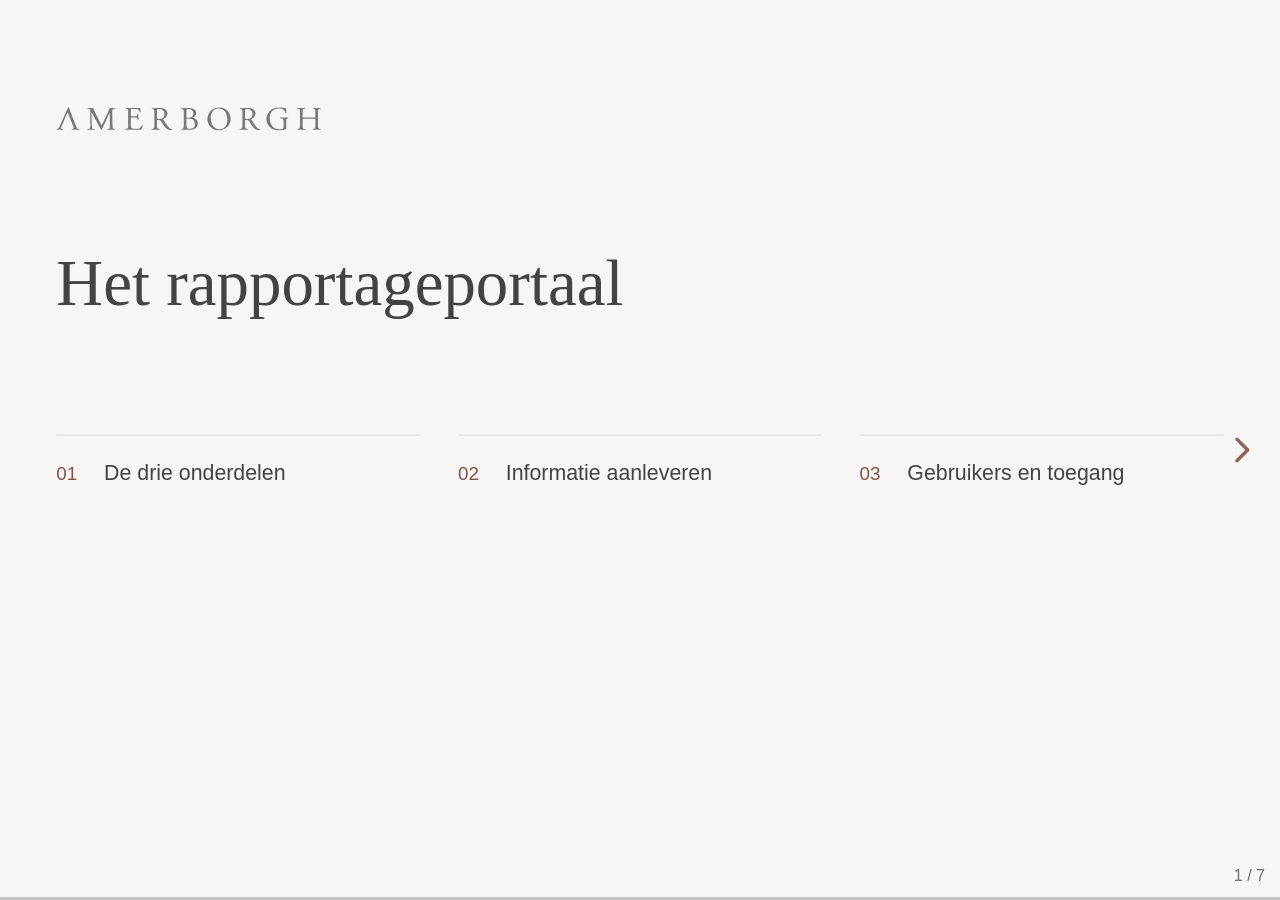
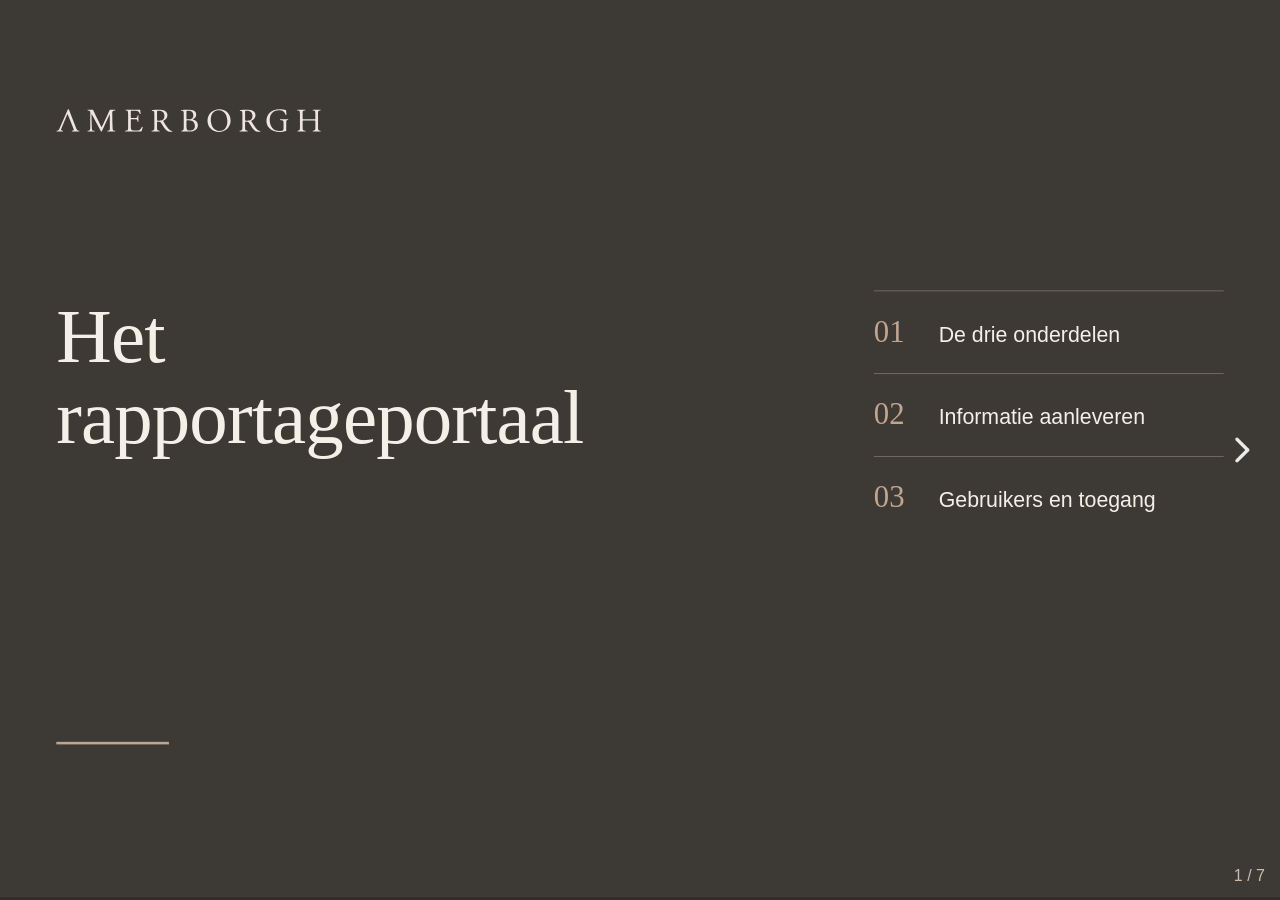
